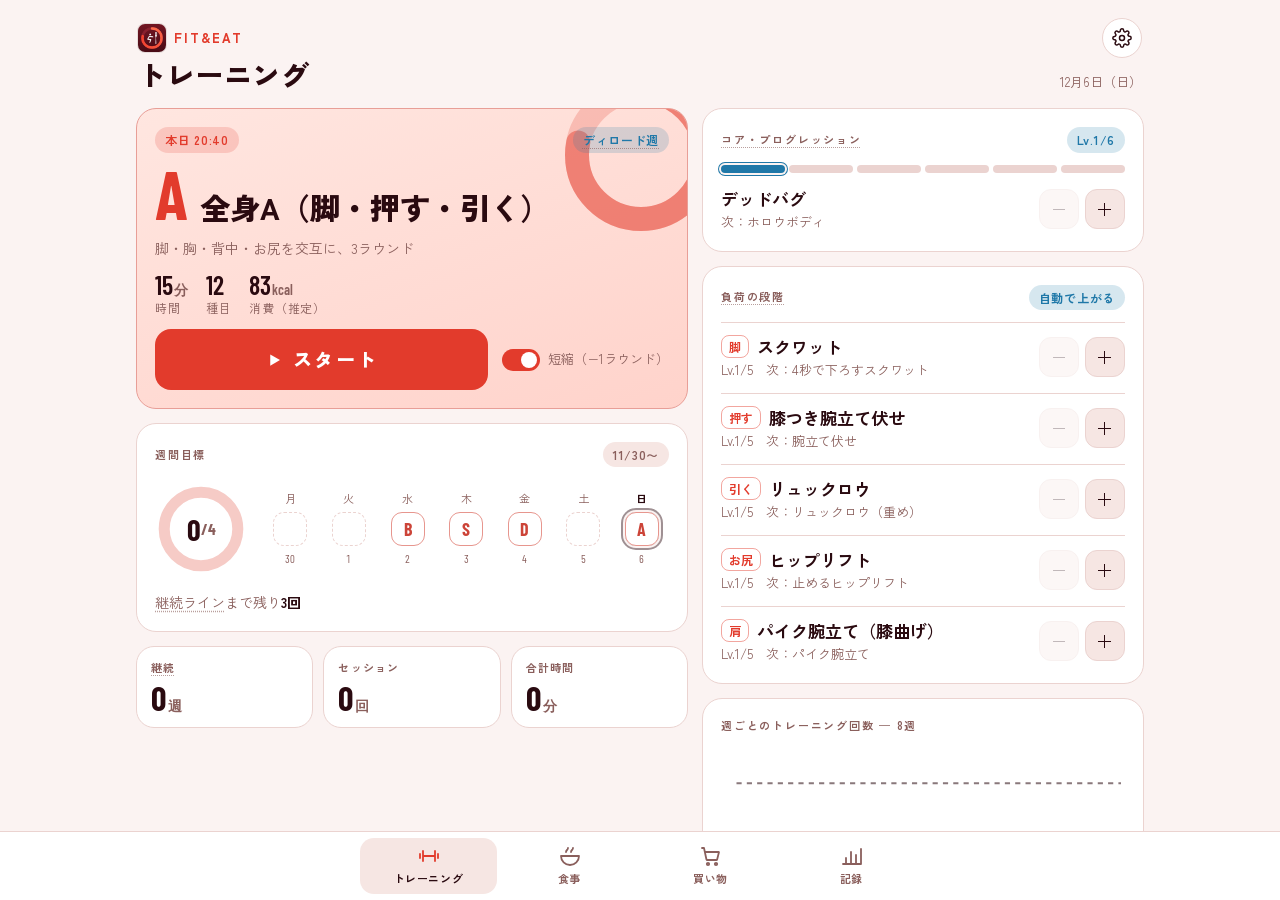
==== training/index.html @ a5f228b5 "ながら宅トレ（運動タイマー）を更新 Co-Authored-By: Claude Opus 5.5 <noreply@anthropic.com>" ====
<!doctype html>
<html lang="ja">
<head>
<meta charset="utf-8">
<meta name="viewport" content="width=device-width,initial-scale=1,minimum-scale=1,maximum-scale=1,user-scalable=no,viewport-fit=cover">
<meta name="apple-mobile-web-app-capable" content="yes">
<meta name="mobile-web-app-capable" content="yes">
<meta name="apple-mobile-web-app-title" content="FIT&amp;EAT">
<meta name="apple-mobile-web-app-status-bar-style" content="default">
<meta name="theme-color" content="#1C090D" media="(prefers-color-scheme: dark)">
<meta name="theme-color" content="#FBF3F2" media="(prefers-color-scheme: light)">
<script>/* 設定の「画面の色」を、描く前に当てる（開いた瞬間に色が変わって見えないように） */try{var t=JSON.parse(localStorage.getItem('nagara:画面の色')||'"auto"');if(t==='dark'||t==='light'){document.documentElement.setAttribute('data-theme',t);var c=t==='dark'?'#1C090D':'#FBF3F2';document.querySelectorAll('meta[name="theme-color"]').forEach(function(m){m.setAttribute('content',c)});var sb=document.querySelector('meta[name="apple-mobile-web-app-status-bar-style"]');if(sb)sb.setAttribute('content',t==='dark'?'black':'default')}}catch(e){}</script>
<link rel="manifest" href="manifest.webmanifest">
<link rel="apple-touch-icon" href="apple-touch-icon.png">
<link rel="icon" type="image/png" sizes="192x192" href="icon-192.png">
<style>:root{padding-top:env(safe-area-inset-top,0px);padding-bottom:env(safe-area-inset-bottom,0px)}body{margin:0;-webkit-text-size-adjust:100%}
/* ノッチの下に中身が入り込んでぼやけないよう、その高さを地の色で塗って固定する（2026-11-10 依頼者「ノッチ付近がぼやけている」） */
body::before{content:"";position:fixed;inset:0 0 auto;height:env(safe-area-inset-top,0px);background:var(--bg,#1C090D);z-index:30}</style>
</head>
<body>
<title>FIT&amp;EAT</title>
<meta name="claude:viewport-fit-sides" content="cover">
<link rel="preconnect" href="https://fonts.googleapis.com">
<link rel="preconnect" href="https://fonts.gstatic.com" crossorigin>
<link rel="stylesheet" href="https://fonts.googleapis.com/css2?family=Zen+Kaku+Gothic+New:wght@400;500;700;900&family=Barlow+Condensed:wght@500;600;700&display=swap">
<style>
/* 構成：下のタブで「トレーニング｜食事｜買い物」を切り替える。
   トレーニング＝本日のセッション → 週間目標 → 指標3つ → コア → アクティビティ → メニュー一覧
   食事＝本日の条件（トレーニング日・たんぱく質目標）→ 調理時間5段階・ジャンル・テイスト → 提案3件 → 献立
   買い物＝7日間の献立（自動作成・入れ替え）→ 売り場別の買い物リスト
   運動中は全画面（輪＝残り秒。ワーク緑・レスト黄・ウォームアップとクールダウン青）*/
:root{
  --bg:#1C090D; --surface:#2A0F15; --raise:#37161D; --ink:#FFF3F0; --muted:#CDA29E; --line:#4B1E26;
  --go:#FF5A44; --go-ink:#FFFFFF; --rest:#FFC24B; --prep:#7FD3F5; --food:#FFB15C; --far:#FFF3F0; --heat0:#2E1117;
  --hero1:#7A1828; --hero2:#4A0C16;
  --m1:#3AA0D0; --m2:#C08520; --m3:#A978DC; --m4:#F0503C;   /* 記録の食事：朝・昼・間食・夕（色覚の違いでも見分けられるか検算済み） */
  --f-body:"Zen Kaku Gothic New","Hiragino Sans","Yu Gothic",sans-serif;
  --f-num:"Barlow Condensed","Hiragino Sans",sans-serif;
  --nav-h:64px;
  color-scheme:dark;
}
@media (prefers-color-scheme: light){:root:not([data-theme="dark"]){
  --bg:#FBF3F2; --surface:#FFFFFF; --raise:#F6E6E3; --ink:#2A0A10; --muted:#8A5F5C; --line:#EBD3D0;
  --go:#E23B2C; --go-ink:#FFFFFF; --rest:#B8740E; --prep:#1F78A8; --food:#B85A1B; --far:#2A0A10; --heat0:#F3E3E1;
  --hero1:#FFE6E0; --hero2:#FFD3CB; --m1:#1F78A8; --m2:#B8740E; --m3:#8A4FC0; --m4:#E23B2C; color-scheme:light}}
:root[data-theme="light"]{
  --bg:#FBF3F2; --surface:#FFFFFF; --raise:#F6E6E3; --ink:#2A0A10; --muted:#8A5F5C; --line:#EBD3D0;
  --go:#E23B2C; --go-ink:#FFFFFF; --rest:#B8740E; --prep:#1F78A8; --food:#B85A1B; --far:#2A0A10; --heat0:#F3E3E1;
  --hero1:#FFE6E0; --hero2:#FFD3CB; --m1:#1F78A8; --m2:#B8740E; --m3:#8A4FC0; --m4:#E23B2C; color-scheme:light}
*{box-sizing:border-box}
[hidden]{display:none!important}
html,body{height:100%;overflow:hidden}
/* iPhone の画面上のぼやけ対策（全アプリ共通の決まり）：上の安全域を地の色で塗り、画面の箱を固定して中だけ動かす */
body::before{content:"";position:fixed;inset:0 0 auto;height:env(safe-area-inset-top,0px);background:var(--bg);z-index:30;pointer-events:none}
.scr{position:fixed;top:env(safe-area-inset-top,0px);left:0;right:0;bottom:0;overflow-y:auto;overflow-x:hidden;overscroll-behavior:contain;-webkit-overflow-scrolling:touch;background:var(--bg)}
/* 拡大とずれを止める（2026-11-10 依頼者「表示を拡大したりズレたりしないように」）
   ダブルタップの拡大を止め、横のはみ出しと端の跳ね返りを止める。入力欄は16px以上（iPhone は小さい入力欄に触れると自動で拡大する） */
html{touch-action:manipulation;-webkit-text-size-adjust:100%;text-size-adjust:100%}
html,body{overflow-x:hidden;overscroll-behavior:none}
input,select,textarea{font-size:16px!important}
body{background:var(--bg);color:var(--ink);font-family:var(--f-body);font-size:15px;line-height:1.6;-webkit-font-smoothing:antialiased}
button{font:inherit;color:inherit}
button:focus-visible,select:focus-visible,summary:focus-visible,input:focus-visible,[tabindex]:focus-visible{outline:2px solid var(--go);outline-offset:2px}
p{margin:0;text-wrap:pretty}
h1,h2,h3{margin:0;line-height:1.3;text-wrap:balance}
.num{font-family:var(--f-num);font-variant-numeric:tabular-nums}
.muted{color:var(--muted)}
.card{background:var(--surface);border:1px solid var(--line);border-radius:20px;padding:18px}
.label{font-size:11px;font-weight:700;letter-spacing:.16em;color:var(--muted)}
.pill{display:inline-flex;align-items:center;gap:6px;font-size:12px;font-weight:700;letter-spacing:.06em;border-radius:999px;padding:3px 10px;background:var(--raise);color:var(--muted)}
.pill.t-go{background:color-mix(in srgb,var(--go) 18%,transparent);color:var(--go)}
.pill.t-food{background:color-mix(in srgb,var(--food) 18%,transparent);color:var(--food)}
.pill.t-prep{background:color-mix(in srgb,var(--prep) 18%,transparent);color:var(--prep)}
abbr[title]{text-decoration:underline dotted color-mix(in srgb,var(--muted) 60%,transparent);text-underline-offset:3px;cursor:help}

/* ── 共通の枠 ── */
.wrap{max-width:1040px;margin:0 auto;padding-block:20px calc(var(--nav-h) + 28px + env(safe-area-inset-bottom,0px));padding-left:max(16px,env(safe-area-inset-left,0px));padding-right:max(16px,env(safe-area-inset-right,0px));display:flex;flex-direction:column;gap:14px}
.vhead{display:flex;justify-content:space-between;align-items:flex-end;gap:12px;padding:4px 2px 2px}
.vhead h1{font-size:28px;font-weight:900;letter-spacing:.02em}
.brand{display:flex;align-items:center;gap:8px;font-size:13px;font-weight:900;letter-spacing:.16em;color:var(--go);margin:0 0 4px}
.brand .mark{width:28px;height:28px;border-radius:7px;box-shadow:0 0 0 1px color-mix(in srgb,var(--ink) 10%,transparent)}
.vhead .d{font-size:13px;color:var(--muted)}
.vhead{align-items:stretch}
.vhead > div:first-child{display:flex;flex-direction:column;justify-content:space-between}
.vhead .vr{display:flex;flex-direction:column;align-items:flex-end;justify-content:space-between;gap:10px}
.gear{appearance:none;width:40px;height:40px;margin-top:var(--gear-dy,-6px);border-radius:50%;border:1px solid var(--line);background:var(--surface);color:var(--ink);display:grid;place-items:center;cursor:pointer;padding:0}
.gear svg{width:20px;height:20px;fill:none;stroke:currentColor;stroke-width:1.8;stroke-linecap:round;stroke-linejoin:round}
.setg{display:flex;flex-direction:column;gap:10px;padding:14px 0;border-top:1px solid var(--line)}
.setg .hint{font-size:12px;color:var(--muted);margin:0;line-height:1.6}
.switch.row{justify-content:space-between;width:100%;font-size:15px;color:var(--ink);min-height:40px}
.ver{display:flex;flex-direction:column;gap:2px;margin:0}
.ver b{font-size:17px}
.ver span{font-size:12px;color:var(--muted);font-family:var(--f-num);letter-spacing:.04em}
.sub-btn{appearance:none;border:1px solid var(--line);background:var(--raise);color:var(--ink);border-radius:14px;padding:12px 16px;font-size:15px;font-weight:700;cursor:pointer;min-height:48px}
.grid{display:grid;grid-template-columns:minmax(0,1.25fr) minmax(0,1fr);gap:14px;align-items:start}
@media (max-width:860px){.grid{grid-template-columns:1fr}}
.col{display:flex;flex-direction:column;gap:14px;min-width:0}
nav.tabs{position:fixed;left:0;right:0;bottom:0;z-index:15;background:var(--surface);border-top:1px solid var(--line);
  padding:6px max(10px,env(safe-area-inset-right,0px)) calc(6px + env(safe-area-inset-bottom,0px)) max(10px,env(safe-area-inset-left,0px));display:flex;justify-content:center}
nav.tabs .in{display:grid;grid-template-columns:repeat(4,minmax(0,1fr));gap:4px;width:min(560px,100%)}
nav.tabs button{appearance:none;border:0;background:none;border-radius:14px;padding:6px 4px;display:flex;flex-direction:column;align-items:center;gap:2px;font-size:11px;font-weight:700;letter-spacing:.06em;color:var(--muted);cursor:pointer;min-height:52px}
nav.tabs svg{width:24px;height:24px;stroke:currentColor;fill:none;stroke-width:1.8;stroke-linecap:round;stroke-linejoin:round}
nav.tabs button[aria-current="page"]{color:var(--ink);background:var(--raise)}
nav.tabs button[aria-current="page"] svg{stroke:var(--go)}
nav.tabs button[data-v="food"][aria-current="page"] svg{stroke:var(--food)}
nav.tabs button[data-v="shop"][aria-current="page"] svg{stroke:var(--prep)}

/* ── トレーニング ── */
.hero{position:relative;overflow:hidden;border-color:color-mix(in srgb,var(--go) 35%,var(--line));
  background:linear-gradient(160deg,var(--hero1) 0%,var(--hero2) 100%);display:flex;flex-direction:column;gap:12px}
.hero > *:not(.deco){position:relative;z-index:1}
.hero .deco{position:absolute;right:-34px;top:-34px;width:160px;height:160px;transform:rotate(-90deg);pointer-events:none}
.hero .deco circle{fill:none;stroke-width:15;stroke-linecap:round}
.hero .deco .t{stroke:color-mix(in srgb,var(--go) 22%,transparent)}
.hero .deco .a{stroke:var(--go);stroke-dasharray:196 252;opacity:.45}
.hero.off{border-color:var(--line);background:var(--surface)}
.hero .top{display:flex;justify-content:space-between;align-items:center;gap:8px}
.hero .title{display:flex;align-items:baseline;gap:12px;min-width:0}
.hero .k{font-family:var(--f-num);font-weight:700;font-size:68px;line-height:.85;color:var(--go)}
.hero .name{font-size:clamp(22px,4.6vw,30px);font-weight:900;line-height:1.2}
.hero .sub{font-size:14px;color:var(--muted)}
.facts{display:flex;flex-wrap:wrap;gap:4px 18px}
.facts span{font-size:12px;color:var(--muted);letter-spacing:.06em}
.facts b{display:block;color:var(--ink);font-family:var(--f-num);font-size:26px;font-weight:600;line-height:1.05;letter-spacing:0}
.facts b small{font-size:14px;color:var(--muted);margin-left:1px}
.hero .actions{display:flex;flex-wrap:wrap;gap:10px 14px;align-items:center}
.go{appearance:none;border:0;border-radius:16px;background:var(--go);color:var(--go-ink);font-size:19px;font-weight:900;letter-spacing:.12em;padding:15px 28px;cursor:pointer;flex:1 1 200px;display:flex;align-items:center;justify-content:center;gap:10px}
.go svg{width:18px;height:18px;fill:currentColor}
.go:active{transform:scale(.985)}
.go.food{background:var(--food)}
.go.ghost{background:var(--raise);color:var(--ink)}
.switch{display:inline-flex;align-items:center;gap:8px;font-size:13px;color:var(--muted);cursor:pointer;user-select:none}
.switch input{appearance:none;width:38px;height:22px;border-radius:11px;background:var(--line);position:relative;cursor:pointer;transition:background .2s;margin:0}
.switch input::after{content:"";position:absolute;top:3px;left:3px;width:16px;height:16px;border-radius:50%;background:var(--ink);transition:transform .2s}
.switch input:checked{background:var(--go)}
.switch input:checked::after{transform:translateX(16px);background:var(--go-ink)}
.advice{display:flex;gap:10px;align-items:flex-start;border-radius:14px;padding:12px 14px;font-size:14px;background:color-mix(in srgb,var(--rest) 12%,var(--surface));border:1px solid color-mix(in srgb,var(--rest) 35%,var(--line))}
.advice b{color:var(--rest);white-space:nowrap}

.week{display:grid;grid-template-columns:auto minmax(0,1fr);gap:16px;align-items:center}
.week .head{grid-column:1/-1;display:flex;justify-content:space-between;align-items:center}
.goal{position:relative;width:92px;height:92px}
.goal svg{width:100%;height:100%;transform:rotate(-90deg)}
.goal .bg{fill:none;stroke:color-mix(in srgb,var(--go) 22%,var(--bg));stroke-width:12}
.goal .fg{fill:none;stroke:var(--go);stroke-width:12;stroke-linecap:round;transition:stroke-dashoffset .8s ease}
.goal .v{position:absolute;inset:0;display:flex;align-items:center;justify-content:center;font-family:var(--f-num);font-size:30px;font-weight:700}
.goal .v small{font-size:16px;color:var(--muted)}
.days{display:grid;grid-template-columns:repeat(7,minmax(0,1fr));gap:4px}
.day{display:flex;flex-direction:column;align-items:center;gap:4px;font-size:11px;color:var(--muted)}
.day .dot{width:34px;height:34px;flex:none;border-radius:11px;border:1px dashed var(--line);display:flex;align-items:center;justify-content:center;font-family:var(--f-num);font-size:18px;font-weight:700;color:var(--muted)}
.day.plan .dot{border-style:solid;border-color:color-mix(in srgb,var(--go) 40%,var(--line));color:color-mix(in srgb,var(--go) 75%,var(--muted))}
.day.fin .dot{background:var(--go);border-color:var(--go);color:var(--go-ink)}
.day.today .w{color:var(--ink);font-weight:700}
.day.today .dot{box-shadow:0 0 0 2px var(--bg),0 0 0 4px color-mix(in srgb,var(--ink) 45%,transparent)}
button.day{appearance:none;background:none;border:0;padding:0;margin:0;font:inherit;font-size:11px;color:var(--muted);cursor:pointer;-webkit-tap-highlight-color:transparent}
button.day:active .dot{transform:scale(.92)}
.weekmsg{grid-column:1/-1;font-size:14px;color:var(--muted)}
.weekmsg b{color:var(--ink)}

.stats{display:grid;grid-template-columns:repeat(3,minmax(0,1fr));gap:10px}
.stat{background:var(--surface);border:1px solid var(--line);border-radius:18px;padding:12px 14px;display:flex;flex-direction:column;gap:4px;min-width:0}
.stat .label{letter-spacing:.1em}
.stat b{font-family:var(--f-num);font-size:34px;line-height:1;font-weight:700}
.stat b small{font-size:14px;font-weight:600;color:var(--muted);margin-left:2px}

.ladder{display:flex;flex-direction:column;gap:12px}
.steps{display:grid;grid-template-columns:repeat(6,minmax(0,1fr));gap:4px}
.steps i{height:8px;border-radius:4px;background:var(--line)}
.steps i.on{background:color-mix(in srgb,var(--prep) 55%,var(--line))}
.steps i.now{background:var(--prep);box-shadow:0 0 0 2px var(--bg),0 0 0 3px var(--prep)}
.ladder .row{display:flex;justify-content:space-between;align-items:center;gap:10px}
.ladder .nm{font-weight:700;font-size:17px}
.lvrow{padding-top:10px;border-top:1px solid var(--line)}
.lvk{display:inline-block;font-size:12px;font-weight:700;color:var(--go);border:1px solid color-mix(in srgb,var(--go) 45%,transparent);border-radius:8px;padding:1px 7px;margin-right:8px;vertical-align:2px}
.walk{font-size:13px;color:var(--muted);margin:10px 0 0;line-height:1.6}
.ladder .nx{font-size:13px;color:var(--muted)}
.stepper{display:flex;gap:6px}
.mini{appearance:none;border:1px solid var(--line);background:var(--raise);border-radius:12px;width:40px;height:40px;cursor:pointer;font-size:18px;display:flex;align-items:center;justify-content:center}
.mini[disabled]{opacity:.3;cursor:default}

.wchart{display:block;width:100%;max-width:420px;height:auto;margin-top:8px;font-family:var(--f-num)}
.wc-axis{stroke:var(--line);stroke-width:1}
.wc-bar{fill:color-mix(in srgb,var(--go) 55%,var(--heat0))}
.wc-bar.ok,.wc-bar.now{fill:var(--go)}
.wc-bar.zero{fill:var(--line)}
.wc-n{font-size:14px;font-weight:700;fill:var(--go-ink);text-anchor:middle}
.wc-n.z{fill:var(--muted);font-weight:400}
.wchart{max-width:400px}
.wc-d{font-size:11px;fill:var(--muted);text-anchor:middle}
.wc-d.now{fill:var(--ink);font-weight:700}
.wc-goal{stroke:var(--ink);stroke-width:1.5;stroke-dasharray:4 4;opacity:.55}
.wc-gl{font-size:11px;fill:var(--muted);text-anchor:end}
.wnote{font-size:12px;color:var(--muted);margin:6px 0 0;line-height:1.6}
.heat{display:grid;grid-template-columns:repeat(8,minmax(0,1fr));gap:4px;max-width:300px;margin-top:10px}
.heat .c{display:grid;grid-template-rows:repeat(7,1fr);gap:4px}
.heat i{aspect-ratio:1;border-radius:4px;background:var(--heat0)}
.heat i.l1{background:color-mix(in srgb,var(--go) 35%,var(--heat0))}
.heat i.l2{background:color-mix(in srgb,var(--go) 65%,var(--heat0))}
.heat i.l3{background:var(--go)}
.heat i.t{outline:2px solid color-mix(in srgb,var(--ink) 50%,transparent);outline-offset:1px}
.heat i.f{opacity:.3}
.legend{display:flex;justify-content:space-between;font-size:11px;color:var(--muted);margin-top:6px;max-width:300px}

details.fold{padding:0}
details.fold summary{list-style:none;cursor:pointer;padding:16px 18px;display:flex;justify-content:space-between;align-items:center;font-weight:700}
details.fold summary::-webkit-details-marker{display:none}
details.fold summary::after{content:"";width:9px;height:9px;border-right:2px solid var(--muted);border-bottom:2px solid var(--muted);transform:rotate(45deg) translate(-2px,-2px);transition:transform .2s}
details.fold[open] summary::after{transform:rotate(-135deg) translate(-2px,-2px)}
.menulist{display:flex;flex-direction:column;border-top:1px solid var(--line)}
.mrow{appearance:none;display:grid;grid-template-columns:44px 1fr auto;gap:12px;align-items:center;padding:12px 18px;border:0;border-bottom:1px solid var(--line);cursor:pointer;background:none;text-align:left;width:100%}
.mrow[aria-current="true"]{background:var(--raise)}
.mrow .k{font-family:var(--f-num);font-size:30px;font-weight:700;color:var(--go);line-height:1}
.mrow .n{font-weight:700;display:block}
.mrow .s{font-size:12px;color:var(--muted)}
.mrow .t{font-family:var(--f-num);font-size:18px;color:var(--muted)}
.mplan{display:flex;flex-direction:column;padding:4px 18px 14px}
.mplan .ph{font-size:11px;font-weight:700;color:var(--muted);padding:12px 0 2px;letter-spacing:.14em}
.mplan .it{display:flex;justify-content:space-between;gap:12px;padding:7px 0;border-bottom:1px solid var(--line);font-size:14px}
.mplan .it .c{color:var(--muted);font-size:12px;display:block}
.mplan .it .t{font-family:var(--f-num);color:var(--muted);white-space:nowrap}
.settings{display:flex;flex-direction:column;gap:12px;padding:0 18px 16px}
.settings label{display:flex;justify-content:space-between;align-items:center;gap:12px;font-size:14px}

/* ── 食事 ── */
.ctx{display:flex;flex-direction:column;gap:12px;border-color:color-mix(in srgb,var(--food) 35%,var(--line));
  background:radial-gradient(110% 90% at 100% 0%,color-mix(in srgb,var(--food) 13%,transparent) 0%,transparent 62%),var(--surface)}
.ctx .row{display:flex;justify-content:space-between;align-items:center;gap:10px;flex-wrap:wrap}
.meter{display:flex;flex-direction:column;gap:6px}
.meter .bar{height:10px;border-radius:5px;background:var(--line);overflow:hidden}
.meter .bar i{display:block;height:100%;background:var(--food);border-radius:5px;transition:width .6s ease}
.meter .nums{display:flex;justify-content:space-between;align-items:baseline;font-size:13px;color:var(--muted)}
.meter .nums b{font-family:var(--f-num);font-size:24px;color:var(--ink);font-weight:700}
.daymeals{display:grid;grid-template-columns:repeat(3,minmax(0,1fr));gap:8px}
.slot{appearance:none;border:1px dashed var(--line);background:none;border-radius:14px;padding:10px;text-align:left;cursor:pointer;min-width:0;display:flex;flex-direction:column;gap:2px}
.slot.set{border-style:solid;background:var(--raise)}
.slot .label{letter-spacing:.12em}
.slot .n{font-size:13px;font-weight:700;line-height:1.35;overflow-wrap:anywhere}
.slot .p{font-family:var(--f-num);font-size:15px;color:var(--food)}
/* 今日の食事（朝・昼・夕）と記録 */
.meals{display:flex;flex-direction:column;gap:6px}
.ml{display:grid;grid-template-columns:44px minmax(0,1fr) auto auto;gap:8px;align-items:center;padding:8px 8px 8px 12px;border-radius:14px;background:var(--raise);border:1px solid transparent}
.ml .label{letter-spacing:.1em}
.ml .mn{appearance:none;border:0;background:none;padding:0;text-align:left;color:var(--ink);font:inherit;font-size:14px;font-weight:700;line-height:1.35;cursor:pointer;min-width:0;word-break:keep-all;overflow-wrap:anywhere;text-wrap:pretty}
.ml .mn small{display:block;font-weight:400;font-size:12px;color:var(--muted);margin-top:2px}
.ml .mn small b{font-family:var(--f-num);font-weight:600;font-size:13px;color:var(--ink)}
.ml.none .mn{color:var(--muted);font-weight:400}
.ml.done{border-color:color-mix(in srgb,var(--go) 45%,transparent)}
.ml.out{border-color:color-mix(in srgb,var(--food) 55%,transparent)}
.icon[aria-pressed="true"]{background:var(--go);border-color:var(--go)}
.icon[aria-pressed="true"] svg{stroke:var(--go-ink)}
.ml .icon[data-out][aria-pressed="true"]{background:var(--food);border-color:var(--food)}
.meter .bar{display:flex;flex-direction:row;gap:0}   /* 運動中の画面の .bar（縦並び）が効かないように */
.meter .bar i{border-radius:0;flex:none}
.meter .bar i.plan{background:color-mix(in srgb,var(--food) 36%,transparent)}
.meter.over .bar i{background:var(--go)}
.meter.over .bar i.plan{background:color-mix(in srgb,var(--go) 40%,transparent)}
.hint{font-size:13px;color:var(--muted);display:flex;justify-content:space-between;align-items:baseline;gap:4px 12px;flex-wrap:wrap}
.hint b{font-family:var(--f-num);font-size:17px;color:var(--ink);font-weight:700}
.go svg.line{fill:none;stroke:currentColor;stroke-width:2;stroke-linecap:round;stroke-linejoin:round}
/* 縦に並ぶ枠の中のボタンは、幅の基準（flex-basis 200px）が高さに効かないように */
.ctx > .go,.sheet .panel > .go,.judge > .go,.shot .go{flex:0 0 auto}
.seg.four{grid-template-columns:repeat(4,minmax(0,1fr))}
.seg.four button{font-size:14px;font-weight:700;padding:9px 2px}
.vh{position:absolute;width:1px;height:1px;opacity:0;overflow:hidden;clip-path:inset(50%)}
.shot{display:flex;gap:10px;align-items:center}
.shot img{width:64px;height:64px;object-fit:cover;border-radius:12px;border:1px solid var(--line);flex:none}
textarea.text{font:inherit;color:var(--ink);background:var(--bg);border:1px solid var(--line);border-radius:12px;padding:10px 12px;width:100%;resize:vertical;min-height:84px;line-height:1.5}
.wait{display:flex;align-items:center;gap:10px;font-size:14px;color:var(--muted)}
.wait i{width:16px;height:16px;border-radius:50%;border:2px solid var(--line);border-top-color:var(--food);animation:spin 1s linear infinite;flex:none}
@keyframes spin{to{transform:rotate(360deg)}}
.judge{display:flex;flex-direction:column;gap:12px}
.pantry{display:flex;flex-direction:column}
.pt{display:grid;grid-template-columns:minmax(0,1fr) auto auto;gap:6px 10px;align-items:center;padding:9px 0;border-bottom:1px solid var(--line);font-size:15px}
.pt .q{font-family:var(--f-num);font-size:15px;white-space:nowrap}
.pt .d{font-size:12px;color:var(--muted);white-space:nowrap;min-width:52px;text-align:right}
.pt .d.soon{color:var(--go);font-weight:700}
.pt .ed{grid-column:1/-1;display:flex;gap:8px;align-items:center}
.pt .ed input{flex:1 1 90px;max-width:140px}
.warn{display:flex;flex-direction:column;gap:6px;margin:4px 0 8px}
.warn div{display:flex;justify-content:space-between;align-items:center;gap:8px;flex-wrap:wrap;font-size:14px;padding:8px 10px;border-radius:12px;background:color-mix(in srgb,var(--go) 10%,transparent)}
.src{font-size:12px;color:var(--muted);display:flex;flex-direction:column;gap:2px}
.src a{color:var(--food);text-decoration:underline;text-underline-offset:3px;overflow-wrap:anywhere}
.cook{font-size:13px;color:var(--muted);display:flex;justify-content:space-between;gap:8px;flex-wrap:wrap;padding:8px 12px;border-radius:12px;border:1px dashed color-mix(in srgb,var(--food) 50%,var(--line))}
.cook b{color:var(--ink)}
.cook{align-items:center}
.cookb{appearance:none;border:0;background:none;padding:6px 0;font:inherit;font-size:14px;font-weight:700;color:var(--ink);cursor:pointer;display:inline-flex;align-items:center;gap:6px;min-height:36px;text-align:left}
.cookb .chev{width:8px;height:8px;border-right:2px solid var(--muted);border-top:2px solid var(--muted);transform:rotate(45deg)}
.ing small.have{font-size:11px;font-weight:700;color:var(--go);margin-left:6px;white-space:nowrap}
.ing div span small.muted{font-size:12px;margin-left:4px}
.filters{display:flex;flex-direction:column;gap:14px}
.seg{display:grid;grid-template-columns:repeat(5,minmax(0,1fr));gap:4px;background:var(--raise);border-radius:14px;padding:4px}
.seg button{appearance:none;border:0;background:none;border-radius:11px;padding:8px 2px;cursor:pointer;display:flex;flex-direction:column;align-items:center;gap:0;color:var(--muted)}
.seg button b{font-family:var(--f-num);font-size:20px;line-height:1.1;color:var(--ink)}
.seg button span{font-size:11px}
.seg button[aria-pressed="true"]{background:var(--surface);color:var(--ink);box-shadow:0 1px 0 var(--line),0 0 0 1px var(--line)}
.seg button[aria-pressed="true"] b{color:var(--food)}
.seg.three{grid-template-columns:repeat(3,minmax(0,1fr))}
.seg.three button,.seg.two button{font-size:14px;font-weight:700;padding:9px 2px}
.seg.two{grid-template-columns:repeat(2,minmax(0,1fr))}
.seg.two button[aria-pressed="true"]{color:var(--food)}
.chips{display:flex;flex-wrap:wrap;gap:6px}
details.more-f summary{list-style:none;cursor:pointer;display:flex;align-items:center;gap:8px;font-size:13px;font-weight:700;color:var(--muted)}
details.more-f summary::-webkit-details-marker{display:none}
details.more-f summary::before{content:"";width:7px;height:7px;border-right:2px solid var(--muted);border-bottom:2px solid var(--muted);transform:rotate(-45deg);transition:transform .2s}
details.more-f[open] summary::before{transform:rotate(45deg)}
.chip{appearance:none;border:1px solid var(--line);background:none;border-radius:999px;padding:6px 14px;font-size:13px;cursor:pointer;color:var(--muted)}
.chip[aria-pressed="true"]{border-color:var(--food);color:var(--ink);background:color-mix(in srgb,var(--food) 16%,transparent)}
.fl{display:flex;flex-direction:column;gap:8px}
.fl .label{display:flex;justify-content:space-between}
input.text{font:inherit;color:var(--ink);background:var(--bg);border:1px solid var(--line);border-radius:12px;padding:9px 12px;width:100%}
.picks{display:flex;flex-direction:column;gap:10px}
.picks.flash .pick{animation:flash .6s ease}
@keyframes flash{0%{transform:translateY(6px);opacity:.3}100%{transform:none;opacity:1}}
.pick{appearance:none;border:1px solid var(--line);background:var(--surface);border-radius:18px;padding:14px 16px;text-align:left;cursor:pointer;display:grid;grid-template-columns:minmax(0,1fr) auto;gap:6px 12px;align-items:center;width:100%}
.pick:first-child{border-color:color-mix(in srgb,var(--food) 45%,var(--line))}
.pick .n{font-size:17px;font-weight:900;line-height:1.35}
.pick .m{grid-column:1/-1;display:flex;flex-wrap:wrap;gap:4px 14px;font-size:13px;color:var(--muted)}
.pick .m b{font-family:var(--f-num);font-size:18px;color:var(--ink);font-weight:600;margin-right:2px}
.pick .m b.p{color:var(--food)}
.pick .tags{grid-column:1/-1;display:flex;flex-wrap:wrap;gap:6px}
.pick .chev{width:10px;height:10px;border-right:2px solid var(--muted);border-top:2px solid var(--muted);transform:rotate(45deg)}
.more{appearance:none;border:0;background:none;color:var(--muted);font-size:14px;cursor:pointer;padding:6px;align-self:center;text-decoration:underline;text-underline-offset:4px}

/* ── 作り方（シート）── */
.sheet{position:fixed;inset:0;z-index:30;background:color-mix(in srgb,#000 55%,transparent);display:flex;align-items:flex-end;justify-content:center}
.sheet .panel{background:var(--surface);width:min(640px,100%);max-height:92vh;overflow:auto;border-radius:24px 24px 0 0;
  padding:18px max(18px,env(safe-area-inset-right,0px)) calc(20px + env(safe-area-inset-bottom,0px)) max(18px,env(safe-area-inset-left,0px));display:flex;flex-direction:column;gap:16px}
@media (min-width:700px){.sheet{align-items:center}.sheet .panel{border-radius:24px;max-height:88vh}}
.sheet .grab{width:40px;height:5px;border-radius:3px;background:var(--line);align-self:center}
.sheet .hd{display:flex;justify-content:space-between;align-items:flex-start;gap:12px}
.sheet h2{font-size:24px;font-weight:900}
.x{appearance:none;border:0;background:var(--raise);border-radius:50%;width:36px;height:36px;cursor:pointer;flex:none;position:relative}
.x::before,.x::after{content:"";position:absolute;left:11px;top:17px;width:14px;height:2px;background:var(--ink);transform:rotate(45deg)}
.x::after{transform:rotate(-45deg)}
.tiles{display:grid;grid-template-columns:repeat(4,minmax(0,1fr));gap:8px}
.tiles div{background:var(--raise);border-radius:14px;padding:10px;display:flex;flex-direction:column;gap:2px}
.tiles b{font-family:var(--f-num);font-size:24px;line-height:1.05}
.tiles b.p{color:var(--food)}
.tiles span{font-size:11px;color:var(--muted)}
.effort{display:flex;gap:3px;height:24px;align-items:center}
.effort i{flex:1;height:8px;border-radius:4px;background:var(--line)}
.effort i.on{background:var(--food)}
.ing{display:flex;flex-direction:column}
.ing div{display:flex;justify-content:space-between;gap:12px;padding:8px 0;border-bottom:1px solid var(--line);font-size:15px}
.ing div span:last-child{font-size:14px;color:var(--muted);white-space:nowrap;font-variant-numeric:tabular-nums}
.ing div.base span:first-child{color:var(--food);font-weight:700}
.kumi{display:flex;flex-direction:column;gap:10px;padding:14px;border-radius:16px;background:var(--raise)}
.krow{display:grid;grid-template-columns:auto minmax(0,1fr);gap:10px;align-items:center}
.chk{display:inline-flex;align-items:center;gap:8px;font-weight:700;font-size:15px;min-height:40px;cursor:pointer}
.chk input{width:22px;height:22px;accent-color:var(--food);margin:0}
.kumi select{appearance:none;min-width:0;width:100%;min-height:44px;border-radius:12px;border:1px solid var(--line);background:var(--surface);color:var(--ink);font:inherit;font-size:13px;padding:0 12px}
.kumi select:disabled{opacity:.45}
.kumi .kv{display:block;font-size:12px;color:var(--muted);margin:4px 2px 0}
.kumi-how summary{cursor:pointer;font-size:13px;color:var(--food);padding:4px 0}
.kumi-how .ing,.kumi-how .howto{margin-top:8px}
.chips.bunrui{margin:10px 0 2px}
.rice{display:block;font-size:12px;color:var(--muted);font-weight:400;margin-top:2px;word-break:keep-all;overflow-wrap:anywhere}
.howto{list-style:none;margin:0;padding:0;display:flex;flex-direction:column;gap:8px;counter-reset:st}
.howto li{text-wrap:pretty;counter-increment:st;display:grid;grid-template-columns:32px 1fr;gap:10px;align-items:start;padding:10px 12px;border-radius:14px;background:var(--raise);cursor:pointer;font-size:15px}
.howto li::before{content:counter(st);width:28px;height:28px;border-radius:50%;background:var(--food);color:var(--go-ink);font-family:var(--f-num);font-weight:700;font-size:16px;display:flex;align-items:center;justify-content:center}
.howto li.ok{opacity:.45;text-decoration:line-through}
.howto li.ok::before{content:"✓"}
.tip{font-size:14px;border-left:3px solid var(--food);padding:4px 0 4px 12px;color:var(--muted)}
.addrow{display:flex;gap:8px;flex-wrap:wrap;align-items:center}
.addrow select{font:inherit;color:var(--ink);background:var(--bg);border:1px solid var(--line);border-radius:12px;padding:12px}

/* ── 買い物 ── */
.weekplan{display:flex;flex-direction:column}
.wp{display:grid;grid-template-columns:62px minmax(0,1fr) auto;gap:10px;align-items:center;padding:10px 0;border-bottom:1px solid var(--line)}
.wp:last-child{border-bottom:0}
.wp .d{font-family:var(--f-num);font-size:18px;font-weight:600;line-height:1.1}
.wp .d small{display:block;font-family:var(--f-body);font-size:11px;color:var(--muted);font-weight:700}
.wp .n{font-weight:700;font-size:15px;overflow-wrap:anywhere;cursor:pointer}
.wp .n.none{color:var(--muted);font-weight:400}
.wp .n small{display:block;font-weight:400;font-size:12px;color:var(--muted)}
.wp .ls{display:flex;flex-direction:column;gap:0;min-width:0}
.wp .sl{appearance:none;border:0;background:none;margin:0;padding:4px 0;text-align:left;font:inherit;font-size:14px;font-weight:700;line-height:1.35;color:var(--ink);display:grid;grid-template-columns:16px minmax(0,1fr);gap:6px;align-items:baseline;cursor:pointer;word-break:keep-all;overflow-wrap:anywhere;text-wrap:pretty;-webkit-tap-highlight-color:transparent}
.wp .sl .k{font-size:11px;font-weight:700;color:var(--muted)}
.wp .sl.none .t,.wp .sl.skip .t{color:var(--muted);font-weight:400}
.wp .sl.out .t{color:var(--food)}
.wp .sl .pill{font-size:10px;padding:1px 7px;margin-left:6px;vertical-align:1px}
.fs-now{display:flex;gap:12px;align-items:baseline;margin:0;padding:12px 14px;border-radius:14px;background:var(--raise)}
.fs-now span{flex:none;font-size:12px;color:var(--muted)}
.fs-now b{font-size:15px;overflow-wrap:anywhere}
.fs-list{display:flex;flex-direction:column;gap:6px}
.fs-row{appearance:none;width:100%;margin:0;text-align:left;font:inherit;font-size:15px;font-weight:700;color:var(--ink);background:var(--raise);border:1px solid transparent;border-radius:14px;padding:13px 14px;cursor:pointer}
.fs-row[aria-pressed="true"]{border-color:var(--food);color:var(--food)}
.chips{display:flex;flex-wrap:wrap;gap:6px;margin-bottom:8px}
.chip{appearance:none;margin:0;font:inherit;font-size:14px;font-weight:700;color:var(--ink);background:var(--raise);border:1px solid var(--line);border-radius:999px;padding:8px 14px;cursor:pointer}
.chip[aria-pressed="true"]{background:color-mix(in srgb,var(--food) 18%,transparent);border-color:var(--food);color:var(--food)}
.wp .ops{display:flex;gap:6px}
.icon{appearance:none;border:1px solid var(--line);background:var(--raise);border-radius:12px;width:38px;height:38px;cursor:pointer;display:flex;align-items:center;justify-content:center}
.icon svg{width:18px;height:18px;stroke:var(--ink);fill:none;stroke-width:1.8;stroke-linecap:round;stroke-linejoin:round}
.shop{display:flex;flex-direction:column;gap:6px}
.shop h3{font-size:11px;font-weight:700;letter-spacing:.16em;color:var(--muted);padding-top:10px}
.si{display:grid;grid-template-columns:28px 1fr auto;gap:10px;align-items:center;padding:9px 0;border-bottom:1px solid var(--line);cursor:pointer}
.si input{appearance:none;width:22px;height:22px;border-radius:7px;border:2px solid var(--line);margin:0;cursor:pointer;display:grid;place-content:center}
.si input:checked{background:var(--prep);border-color:var(--prep)}
.si input:checked::after{content:"";width:6px;height:11px;border-right:2px solid var(--go-ink);border-bottom:2px solid var(--go-ink);transform:rotate(45deg) translate(-1px,-1px)}
.si.ok .n{color:var(--muted);text-decoration:line-through}
.si .q{font-size:14px;color:var(--muted);font-variant-numeric:tabular-nums;white-space:nowrap}
.si .n small{display:block;font-size:11px;color:var(--muted)}
.empty{font-size:14px;color:var(--muted);text-align:center;padding:20px 8px}
.toolbar{display:flex;justify-content:space-between;align-items:center;gap:10px;flex-wrap:wrap}
.toast{position:fixed;left:50%;bottom:calc(var(--nav-h) + 20px + env(safe-area-inset-bottom,0px));transform:translateX(-50%);z-index:40;background:var(--ink);color:var(--bg);font-size:14px;font-weight:700;border-radius:18px;padding:10px 18px;box-shadow:0 6px 24px rgba(0,0,0,.25);max-width:calc(100vw - 40px);width:max-content;text-align:center;line-height:1.5}

/* ── 運動中 ── */
.run{position:fixed;inset:0;background:var(--bg);display:grid;grid-template-rows:auto 1fr auto;gap:10px;z-index:20;--state:var(--go);
  padding-top:max(12px,env(safe-area-inset-top,0px));padding-bottom:max(12px,env(safe-area-inset-bottom,0px));
  padding-left:max(16px,env(safe-area-inset-left,0px));padding-right:max(16px,env(safe-area-inset-right,0px))}
/* 場面の色は赤と白だけ（2026-11-11 依頼者「黒い背景に赤と白」）。ワーク・ウォームアップは赤、休みは白（「レストと本番の違いがわかりにくい」） */
.run.is-prep{--state:var(--go)}
.run.is-rest{--state:var(--ink)}
.run.is-rest .ctrl button.main{color:var(--bg)}
.run.is-rest .figbox svg{opacity:.45}
.run.is-recover .figbox svg{opacity:1}
.run.is-rest .ex{font-size:clamp(34px,6vw,56px);letter-spacing:.12em}
.run.is-rest .target{font-size:18px;font-weight:700;color:var(--ink)}
.bar{display:flex;flex-direction:column;gap:6px;grid-row:1}
.run .stage,.run > .done{grid-row:2}
.ctrl{grid-row:3}
.bar .meta{display:flex;justify-content:space-between;gap:10px;font-size:13px;color:var(--muted);letter-spacing:.04em}
.segs{display:flex;gap:2px;height:10px}
.sg{border-radius:2px;background:var(--line);min-width:2px}
.sg.k-go{background:color-mix(in srgb,var(--go) 35%,var(--line))}
/* 帯も赤と白と灰色だけ：ワーク＝赤、休み＝白、ウォームアップとクールダウン＝灰色 */
.sg.k-rest{background:color-mix(in srgb,var(--ink) 45%,var(--line))}
.sg.k-prep{background:color-mix(in srgb,var(--ink) 12%,var(--line))}
.sg.past{opacity:.25}
.sg.now{background:var(--state);box-shadow:0 0 0 2px var(--bg),0 0 0 3px var(--state)}
.stage{display:grid;grid-template-columns:minmax(0,1fr) minmax(0,1fr);gap:24px;align-items:center;min-height:0}
.figbox{position:relative;width:100%;height:100%;min-height:180px;display:flex;align-items:center;justify-content:center}
.figbox::before{content:"";position:absolute;width:min(78%,52vh);aspect-ratio:1;border-radius:50%;background:radial-gradient(circle,color-mix(in srgb,var(--state) 16%,transparent) 0%,transparent 70%)}
.figbox svg{position:relative;width:100%;height:100%;max-height:56vh}
.info{display:flex;flex-direction:column;align-items:center;gap:6px;min-width:0;text-align:center}
.phase{font-size:13px;font-weight:700;letter-spacing:.18em;color:var(--state)}
.ex{font-size:clamp(26px,4.6vw,46px);font-weight:900;line-height:1.2;overflow-wrap:anywhere}
.target{font-family:var(--f-num);font-size:20px;color:var(--muted);letter-spacing:.04em}
.ringbox{position:relative;width:min(70vw,38vh,300px);aspect-ratio:1;max-width:100%;cursor:pointer;-webkit-tap-highlight-color:transparent}
.ringbox svg{width:100%;height:100%;transform:rotate(-90deg)}
.ring-bg{fill:none;stroke:color-mix(in srgb,var(--state) 20%,var(--bg));stroke-width:16}
.ring{fill:none;stroke:var(--state);stroke-width:16;stroke-linecap:round}
.count{position:absolute;inset:0;display:flex;flex-direction:column;align-items:center;justify-content:center;font-family:var(--f-num);font-weight:700;font-size:clamp(72px,min(22vw,15vh),150px);line-height:1;color:var(--state);margin:0}
.count small{font-family:var(--f-body);font-size:13px;font-weight:700;color:var(--muted);letter-spacing:.14em;margin-top:6px}
.run.paused .count span{opacity:.4}
.cue{font-size:clamp(16px,2.2vw,21px);max-width:32em}
.next{font-size:14px;color:var(--muted)}
.cheer{min-height:1.5em;font-size:15px;font-weight:700;letter-spacing:.12em;color:var(--state)}
.ctrl{display:flex;gap:10px;justify-content:center;flex-wrap:wrap}
/* 運動中は字の選択・長押しの吹き出しを出さない。体やタオルが画面に触れて選択が始まると、ボタンを押しても選択を外すだけで効かなくなる（2026-11-14 依頼者「しばらくするとボタンが押せなくなる」） */
.run{-webkit-user-select:none;user-select:none;-webkit-touch-callout:none}
.ctrl,.ctrl button,.ringbox{touch-action:none}
.ctrl button{appearance:none;border:1px solid var(--line);background:var(--surface);border-radius:999px;font-size:15px;padding:10px 20px;cursor:pointer;min-width:92px}
.ctrl button.main{background:var(--state);color:var(--go-ink);border-color:var(--state);font-weight:900;min-width:130px}
.ground{stroke:var(--line);stroke-width:3;stroke-linecap:round}
.shadow{fill:var(--ink);opacity:.12}
.limb{stroke:var(--ink);stroke-linecap:round;stroke-linejoin:round;fill:none}
.limb.far{stroke:var(--far);opacity:.32}
.headc{fill:var(--ink)}
/* 拍の見本：動かす所は状態の色、終わりの姿勢は薄い線 */
.limb.move{stroke:var(--state)}
.limb.far.move{stroke:var(--state);opacity:.5}
.ghost{fill:none;stroke:var(--state);stroke-linecap:round;stroke-linejoin:round;opacity:.3}
.ghost.headg{stroke-width:3}
.path{fill:none;stroke:var(--state);stroke-width:3;stroke-dasharray:2 7;stroke-linecap:round;opacity:.8}
.pathdot{fill:var(--state)}
.figbox .beat{position:absolute;left:0;right:0;top:2%;display:flex;flex-direction:column;align-items:center;gap:6px;pointer-events:none}
.figbox .beat small{font-size:11px;font-weight:700;letter-spacing:.14em;color:var(--muted)}
.figbox .beat b{font-size:clamp(20px,3.6vw,30px);font-weight:900;line-height:1.1;color:var(--state)}
.figbox .beat .dots{display:flex;gap:7px}
.figbox .beat .dots i{width:10px;height:10px;border-radius:50%;background:color-mix(in srgb,var(--state) 22%,transparent)}
.figbox .beat .dots i.on{background:var(--state)}
.figbox.mini{--state:var(--go);height:min(64vw,300px);min-height:240px;margin:6px 0 2px}
.figbox.mini svg{max-height:none}
.mplan .it.tap{cursor:pointer;align-items:center}
.mplan .it .see{display:inline-flex;align-items:center;gap:4px;color:var(--go);font-size:12px;font-weight:700;margin-left:auto;white-space:nowrap}
.mplan .it .see svg{width:12px;height:12px;fill:currentColor}
.sheet .tempo{font-size:13px;color:var(--muted);margin:0}
.sheet .hint{font-size:12px;color:var(--muted);margin:0}
.settings .hint{font-size:12px;color:var(--muted);margin:2px 0 0;line-height:1.6}
.breath{fill:none;stroke:var(--rest);stroke-width:3;opacity:.55}
.run > .done{display:flex;flex-direction:column;align-items:center;justify-content:center;gap:16px;text-align:center;overflow:auto;min-height:0}
.check{width:84px;height:84px}
.check circle{fill:none;stroke:var(--go);stroke-width:6;stroke-dasharray:252;stroke-dashoffset:252;animation:draw .7s ease forwards}
.check path{fill:none;stroke:var(--go);stroke-width:7;stroke-linecap:round;stroke-linejoin:round;stroke-dasharray:60;stroke-dashoffset:60;animation:draw .4s .6s ease forwards}
@keyframes draw{to{stroke-dashoffset:0}}
.run > .done h2{font-size:clamp(28px,5vw,40px);font-weight:900;letter-spacing:.04em}
.sum{display:grid;grid-template-columns:repeat(3,minmax(0,1fr));gap:10px;width:min(520px,100%)}
.sum div{background:var(--surface);border:1px solid var(--line);border-radius:16px;padding:10px}
.sum b{display:block;font-family:var(--f-num);font-size:30px;line-height:1.1}
.sum span{font-size:11px;color:var(--muted);letter-spacing:.08em}
.rpe{display:flex;flex-direction:column;gap:8px;width:min(520px,100%)}
.rpe .opts{display:grid;grid-template-columns:repeat(5,minmax(0,1fr));gap:6px}
.rpe button{appearance:none;border:1px solid var(--line);background:var(--surface);border-radius:14px;padding:8px 4px;cursor:pointer;font-size:12px;line-height:1.3}
.rpe button b{display:block;font-family:var(--f-num);font-size:22px}
.rpe button[aria-pressed="true"]{background:var(--go);color:var(--go-ink);border-color:var(--go)}
.rpe .opts.two{grid-template-columns:repeat(2,minmax(0,1fr))}
.rpe .opts.two button{font-size:15px;padding:12px 4px}
.after{display:flex;gap:10px;align-items:center;justify-content:center;flex-wrap:wrap;font-size:14px;color:var(--muted)}
.linkbtn{appearance:none;border:1px solid color-mix(in srgb,var(--food) 50%,var(--line));background:none;border-radius:999px;padding:6px 14px;color:var(--food);font-weight:700;cursor:pointer;font-size:13px}
.confetti{position:fixed;inset:0;pointer-events:none;overflow:hidden;z-index:25}
.confetti i{position:absolute;top:-12px;width:8px;height:14px;border-radius:2px;animation:fall 2.4s ease-in forwards}
@keyframes fall{to{transform:translateY(105vh) rotate(540deg);opacity:.2}}


/* ── 記録 ── */
.lg-top{display:flex;flex-direction:column;gap:8px}
.lgc{display:block;width:100%;height:auto;margin-top:10px;font-family:var(--f-num);overflow:visible}
.lgc text{fill:var(--muted);font-size:10.5px}
.lgc .ax{stroke:var(--line);stroke-width:1}
.lgc .tg{stroke:var(--ink);stroke-width:2;stroke-dasharray:4 3;opacity:.8}
.lgc .tgl{fill:var(--ink);font-size:10.5px;font-weight:700}
.lgc .vl{fill:var(--ink);font-size:10.5px;font-weight:700}
.lgc .hit{fill:transparent;cursor:pointer}
.lgc .hit.on{fill:var(--ink);fill-opacity:.07}
.lgc.cal .cell{cursor:pointer}
.lgc.cal .cell rect{fill:var(--raise)}
.lgc.cal .c-done rect{fill:var(--go)}
.lgc.cal .c-miss rect{fill:none;stroke:var(--go);stroke-width:2;stroke-dasharray:4 3}
.lgc.cal .c-plan rect{fill:none;stroke:var(--muted);stroke-width:1.5}
.lgc.cal .c-fut rect{fill-opacity:.45}
.lgc.cal .now rect{stroke:var(--ink);stroke-width:2}
.lgc.cal .c-miss.now rect{stroke:var(--go)}
.lgc.cal .n{font-size:10.5px}
.lgc.cal .c-done .n{fill:var(--go-ink)}
.lgc.cal .k{fill:var(--ink);font-size:16px;font-weight:700}
.lgc.cal .c-done .k{fill:var(--go-ink)}
.lgc.cal .c-miss .k{fill:var(--go)}
.lg-legend{display:flex;flex-wrap:wrap;gap:6px 14px;font-size:12px;color:var(--muted);margin:10px 0 0;line-height:1.5}
.lg-legend i{display:inline-block;width:11px;height:11px;border-radius:3px;margin-right:5px;vertical-align:-1px}
.lg-legend .k-done{background:var(--go)}
.lg-legend .k-miss{border:2px dashed var(--go)}
.lg-legend .k-plan{border:1.5px solid var(--muted)}
.lg-legend .k-rest{background:var(--raise)}
.lg-legend .k-thin{background:color-mix(in srgb,var(--m4) 40%,transparent);border:1.5px solid var(--m4)}
.lg-legend .k-tg{height:0;width:14px;border-radius:0;border-top:2px dashed var(--ink);vertical-align:3px}
.lg-tip{min-height:1.6em;font-size:13px;margin:8px 0 0;line-height:1.6;display:flex;flex-wrap:wrap;align-items:center;gap:6px 10px}
.lg-tip b{font-family:var(--f-num);font-size:15px}
.lg-tip .nw{white-space:nowrap}
.lg-list{display:flex;flex-direction:column;margin-top:4px}
.lg-row{appearance:none;display:grid;grid-template-columns:auto minmax(0,1fr) auto;gap:10px;align-items:center;padding:11px 0;border:0;border-top:1px solid var(--line);background:none;color:inherit;font:inherit;text-align:left;cursor:pointer;width:100%}
.lg-row:first-child{border-top:0}
.lg-row .dt{font-family:var(--f-num);font-size:14px;color:var(--muted);min-width:62px}
.lg-row .mid{display:flex;flex-direction:column;gap:2px;min-width:0}
.lg-row .nm{font-size:14px;font-weight:700;white-space:nowrap;overflow:hidden;text-overflow:ellipsis}
.lg-row .sub{font-size:12px;color:var(--muted)}
.lg-row .v{font-family:var(--f-num);font-size:17px;font-weight:700;text-align:right;white-space:nowrap}
.lg-row .v small{font-size:11px;color:var(--muted);font-weight:400}
.lg-row .v.over{color:var(--go)}
.lg-row .v.part{color:var(--muted)}
.lg-row.miss .nm{color:var(--muted)}
.lg-row.miss .v{color:var(--go)}
.ing .lg-d{align-items:flex-start;gap:12px}
.lg-d .lg-m{display:flex;flex-direction:column;gap:3px;min-width:0}
.lg-d .lg-m small{font-size:12px;color:var(--muted)}
.lg-d .lg-v{display:flex;flex-direction:column;align-items:flex-end;gap:3px;white-space:nowrap;font-family:var(--f-num);font-size:15px}
.lg-d .lg-v small{font-size:12px;color:var(--muted)}
.lg-re{border-color:color-mix(in srgb,var(--go) 45%,var(--line))}
.lg-re ul{margin:8px 0 0;padding-left:1.2em}
.lg-re li{font-size:13px;line-height:1.7}
#v-log .tiles b small{font-size:12px;color:var(--muted);margin-left:1px}
#v-log .card{min-width:0}
/* 縦の画面・狭い画面（元の決まりより後ろ） */
@media (max-width:760px),(orientation:portrait){
  .stage{grid-template-columns:1fr;grid-template-rows:minmax(0,1fr) auto;gap:4px}
  .ringbox{width:min(54vw,27vh,240px)}
  .count{font-size:clamp(56px,min(16vw,9vh),110px)}
  .ex{font-size:clamp(24px,7vw,36px)}
  .ctrl{flex-wrap:nowrap;gap:6px}
  .ctrl button{min-width:0;flex:1;padding:10px 6px;font-size:14px}
  .ctrl button.main{min-width:0;flex:1.4}
}
.wp .n,.pick .n,.slot .n,.sheet h2,.hero .name,.mrow .n,.howto li{text-wrap:pretty}
.wp .n,.pick .n,.slot .n,.sheet h2{word-break:keep-all;overflow-wrap:anywhere}
/* 種目名・メニュー名も、改行は名() が入れる所（かっこの前など）だけ。「（」が行の端に残らないように（2026-11-11 依頼者「見苦しい」） */
.nb{white-space:nowrap}
.ex,.run .target,.run .next,.mrow .n,.hero .name,.ladder .nm,.ladder .nx,.mplan .it .nm2,.title .name{word-break:keep-all;overflow-wrap:anywhere;text-wrap:balance}
@media (max-width:420px){
  .wp{grid-template-columns:46px minmax(0,1fr) auto;gap:8px}
  .wp .ops{gap:4px}
  .icon{width:34px;height:34px}
  .wp .n{font-size:14px}
  .wp .n small{display:none}
  .daymeals{grid-template-columns:1fr;gap:6px}
  .slot{display:grid;grid-template-columns:40px minmax(0,1fr) auto;align-items:center;gap:10px;padding:9px 12px}
  .slot .n{font-size:13px;line-height:1.4}
  #v-shop .toolbar .go{flex-basis:100%}
  .hero .k{font-size:56px}
  .stat b{font-size:28px}
  .week{grid-template-columns:1fr}
  .goal{width:80px;height:80px;justify-self:start}
  .day .dot{width:30px;height:30px;font-size:16px}
  .tiles{grid-template-columns:repeat(2,minmax(0,1fr))}
  .vhead h1{font-size:24px}
}
@media (prefers-reduced-motion: reduce){
  .check circle,.check path{animation:none;stroke-dashoffset:0}
  .confetti{display:none}
  .goal .fg,.meter .bar i,.switch input,.switch input::after{transition:none}
}
</style>

<main class="scr" id="scr">
<!-- ── トレーニング ── -->
<div class="wrap" id="v-train" data-view="train">
  <header class="vhead"><div><p class="brand"><img class="mark" src="[data-uri]" alt="" width="28" height="28">FIT&amp;EAT</p><h1>トレーニング</h1></div><div class="vr"><button type="button" class="gear" data-gear aria-label="設定" title="設定"><svg viewBox="0 0 24 24" aria-hidden="true"><circle cx="12" cy="12" r="3"/><path d="M19.4 15a1.65 1.65 0 0 0 .33 1.82l.06.06a2 2 0 1 1-2.83 2.83l-.06-.06a1.65 1.65 0 0 0-1.82-.33 1.65 1.65 0 0 0-1 1.51V21a2 2 0 1 1-4 0v-.09A1.65 1.65 0 0 0 9 19.4a1.65 1.65 0 0 0-1.82.33l-.06.06a2 2 0 1 1-2.83-2.83l.06-.06a1.65 1.65 0 0 0 .33-1.82 1.65 1.65 0 0 0-1.51-1H3a2 2 0 1 1 0-4h.09A1.65 1.65 0 0 0 4.6 9a1.65 1.65 0 0 0-.33-1.82l-.06-.06a2 2 0 1 1 2.83-2.83l.06.06a1.65 1.65 0 0 0 1.82.33H9a1.65 1.65 0 0 0 1-1.51V3a2 2 0 1 1 4 0v.09a1.65 1.65 0 0 0 1 1.51 1.65 1.65 0 0 0 1.82-.33l.06-.06a2 2 0 1 1 2.83 2.83l-.06.06a1.65 1.65 0 0 0-.33 1.82V9a1.65 1.65 0 0 0 1.51 1H21a2 2 0 1 1 0 4h-.09a1.65 1.65 0 0 0-1.51 1z"/></svg></button><p class="d" id="today1"></p></div></header>
  <div class="grid">
    <div class="col">
      <section class="card hero" id="hero" aria-live="polite"></section>
      <div class="advice" id="advice" hidden></div>
      <section class="card week" id="week" aria-label="週間目標"></section>
      <div class="stats" id="stats"></div>
    </div>
    <div class="col">
      <section class="card ladder" id="ladder" aria-label="コア・プログレッション"></section>
      <section class="card ladder" id="levels" aria-label="負荷の段階"></section>
      <section class="card" aria-label="週ごとのトレーニング回数">
        <p class="label">週ごとのトレーニング回数 ─ 8週</p>
        <svg class="wchart" id="heat" viewBox="0 0 310 142" role="img" aria-label="8週間の週ごとの回数"></svg>
        <p class="wnote" id="wnote"></p>
      </section>
      <details class="card fold" id="menus"><summary>メニュー一覧</summary><div id="menulist"></div></details>
    </div>
  </div>
</div>

<!-- ── 食事 ── -->
<div class="wrap" id="v-food" data-view="food" hidden>
  <header class="vhead"><div><p class="brand"><img class="mark" src="[data-uri]" alt="" width="28" height="28">FIT&amp;EAT</p><h1>食事</h1></div><div class="vr"><button type="button" class="gear" data-gear aria-label="設定" title="設定"><svg viewBox="0 0 24 24" aria-hidden="true"><circle cx="12" cy="12" r="3"/><path d="M19.4 15a1.65 1.65 0 0 0 .33 1.82l.06.06a2 2 0 1 1-2.83 2.83l-.06-.06a1.65 1.65 0 0 0-1.82-.33 1.65 1.65 0 0 0-1 1.51V21a2 2 0 1 1-4 0v-.09A1.65 1.65 0 0 0 9 19.4a1.65 1.65 0 0 0-1.82.33l-.06.06a2 2 0 1 1-2.83-2.83l.06-.06a1.65 1.65 0 0 0 .33-1.82 1.65 1.65 0 0 0-1.51-1H3a2 2 0 1 1 0-4h.09A1.65 1.65 0 0 0 4.6 9a1.65 1.65 0 0 0-.33-1.82l-.06-.06a2 2 0 1 1 2.83-2.83l.06.06a1.65 1.65 0 0 0 1.82.33H9a1.65 1.65 0 0 0 1-1.51V3a2 2 0 1 1 4 0v.09a1.65 1.65 0 0 0 1 1.51 1.65 1.65 0 0 0 1.82-.33l.06-.06a2 2 0 1 1 2.83 2.83l-.06.06a1.65 1.65 0 0 0-.33 1.82V9a1.65 1.65 0 0 0 1.51 1H21a2 2 0 1 1 0 4h-.09a1.65 1.65 0 0 0-1.51 1z"/></svg></button><p class="d" id="today2"></p></div></header>
  <div class="grid">
    <div class="col">
      <section class="card ctx" id="ctx"></section>
      <section class="card filters" id="filters"></section>
    </div>
    <div class="col">
      <div class="picks" id="picks"></div>
    </div>
  </div>
</div>

<!-- ── 買い物 ── -->
<div class="wrap" id="v-shop" data-view="shop" hidden>
  <header class="vhead"><div><p class="brand"><img class="mark" src="[data-uri]" alt="" width="28" height="28">FIT&amp;EAT</p><h1>買い物</h1></div><div class="vr"><button type="button" class="gear" data-gear aria-label="設定" title="設定"><svg viewBox="0 0 24 24" aria-hidden="true"><circle cx="12" cy="12" r="3"/><path d="M19.4 15a1.65 1.65 0 0 0 .33 1.82l.06.06a2 2 0 1 1-2.83 2.83l-.06-.06a1.65 1.65 0 0 0-1.82-.33 1.65 1.65 0 0 0-1 1.51V21a2 2 0 1 1-4 0v-.09A1.65 1.65 0 0 0 9 19.4a1.65 1.65 0 0 0-1.82.33l-.06.06a2 2 0 1 1-2.83-2.83l.06-.06a1.65 1.65 0 0 0 .33-1.82 1.65 1.65 0 0 0-1.51-1H3a2 2 0 1 1 0-4h.09A1.65 1.65 0 0 0 4.6 9a1.65 1.65 0 0 0-.33-1.82l-.06-.06a2 2 0 1 1 2.83-2.83l.06.06a1.65 1.65 0 0 0 1.82.33H9a1.65 1.65 0 0 0 1-1.51V3a2 2 0 1 1 4 0v.09a1.65 1.65 0 0 0 1 1.51 1.65 1.65 0 0 0 1.82-.33l.06-.06a2 2 0 1 1 2.83 2.83l-.06.06a1.65 1.65 0 0 0-.33 1.82V9a1.65 1.65 0 0 0 1.51 1H21a2 2 0 1 1 0 4h-.09a1.65 1.65 0 0 0-1.51 1z"/></svg></button><p class="d" id="today3"></p></div></header>
  <div class="grid">
    <div class="col">
      <section class="card" aria-label="7日間の献立">
        <div class="toolbar"><p class="label">献立 ─ 7日間（押して設定）</p><span class="pill t-prep" id="wp-count"></span></div>
        <div class="weekplan" id="weekplan" style="margin-top:8px"></div>
        <div class="toolbar" style="margin-top:14px">
          <button type="button" class="go food" id="b-auto">未設定日を自動作成</button>
          <button type="button" class="more" id="b-redo">全日再作成</button>
          <button type="button" class="more" id="b-omakase" hidden>すべておまかせに戻す</button>
        </div>
      </section>
    </div>
    <div class="col">
      <section class="card" id="link" aria-label="EDIT FLOW 連携"></section>
      <section class="card" id="pantry" aria-label="家にある食材"></section>
      <section class="card shop" aria-label="買い物リスト">
        <div class="toolbar"><p class="label">買い物リスト</p><span class="pill" id="shop-left"></span></div>
        <div id="shoplist"></div>
        <div class="toolbar" style="margin-top:10px">
          <label class="switch" for="o-pantry"><input type="checkbox" id="o-pantry">常備調味料を表示</label>
          <button type="button" class="more" id="b-reset">チェックをリセット</button>
        </div>
      </section>
    </div>
  </div>
</div>
<!-- ── 記録 ── -->
<div class="wrap" id="v-log" data-view="log" hidden>
  <header class="vhead"><div><p class="brand"><img class="mark" src="[data-uri]" alt="" width="28" height="28">FIT&amp;EAT</p><h1>記録</h1></div><div class="vr"><button type="button" class="gear" data-gear aria-label="設定" title="設定"><svg viewBox="0 0 24 24" aria-hidden="true"><circle cx="12" cy="12" r="3"/><path d="M19.4 15a1.65 1.65 0 0 0 .33 1.82l.06.06a2 2 0 1 1-2.83 2.83l-.06-.06a1.65 1.65 0 0 0-1.82-.33 1.65 1.65 0 0 0-1 1.51V21a2 2 0 1 1-4 0v-.09A1.65 1.65 0 0 0 9 19.4a1.65 1.65 0 0 0-1.82.33l-.06.06a2 2 0 1 1-2.83-2.83l.06-.06a1.65 1.65 0 0 0 .33-1.82 1.65 1.65 0 0 0-1.51-1H3a2 2 0 1 1 0-4h.09A1.65 1.65 0 0 0 4.6 9a1.65 1.65 0 0 0-.33-1.82l-.06-.06a2 2 0 1 1 2.83-2.83l.06.06a1.65 1.65 0 0 0 1.82.33H9a1.65 1.65 0 0 0 1-1.51V3a2 2 0 1 1 4 0v.09a1.65 1.65 0 0 0 1 1.51 1.65 1.65 0 0 0 1.82-.33l.06-.06a2 2 0 1 1 2.83 2.83l-.06.06a1.65 1.65 0 0 0-.33 1.82V9a1.65 1.65 0 0 0 1.51 1H21a2 2 0 1 1 0 4h-.09a1.65 1.65 0 0 0-1.51 1z"/></svg></button><p class="d" id="today4"></p></div></header>
  <div class="grid">
    <div class="col">
      <div class="lg-top">
        <div class="seg two" role="group" aria-label="記録の種類" id="lg-kind"><button type="button" data-k="run">運動</button><button type="button" data-k="food">食事</button></div>
        <div class="seg three" role="group" aria-label="期間" id="lg-span"><button type="button" data-s="w">週</button><button type="button" data-s="m">月</button><button type="button" data-s="q">3か月</button></div>
      </div>
      <section class="card lg-re" id="lg-re" hidden></section>
      <div class="tiles" id="lg-tiles"></div>
      <section class="card" id="lg-c1"></section>
    </div>
    <div class="col">
      <section class="card" id="lg-c2"></section>
      <section class="card" id="lg-list"></section>
    </div>
  </div>
</div>
</main>

<nav class="tabs" aria-label="画面">
  <div class="in">
    <button type="button" data-v="train"><svg viewBox="0 0 24 24"><path d="M6 7v10M18 7v10M3 10v4M21 10v4M6 12h12"/></svg>トレーニング</button>
    <button type="button" data-v="food"><svg viewBox="0 0 24 24"><path d="M3 12h18a9 9 0 0 1-18 0Z"/><path d="M8 8c0-2 2-2 2-4M13 8c0-2 2-2 2-4"/></svg>食事</button>
    <button type="button" data-v="shop"><svg viewBox="0 0 24 24"><path d="M3 4h2l2.4 11.2a1 1 0 0 0 1 .8h8.8a1 1 0 0 0 1-.8L20 8H6.2"/><circle cx="9" cy="20" r="1.2"/><circle cx="17" cy="20" r="1.2"/></svg>買い物</button>
    <button type="button" data-v="log"><svg viewBox="0 0 24 24"><path d="M3 20h18M6 20v-6M11 20V8M16 20v-9M21 20V5" /></svg>記録</button>
  </div>
</nav>

<div class="sheet" id="sheet" hidden><div class="panel" id="panel" role="dialog" aria-modal="true" aria-labelledby="sh-title"></div></div>
<div class="toast" id="toast" hidden></div>

<div class="run" id="run" hidden>
  <div class="bar" id="r-bar"><div class="segs" id="r-segs" aria-hidden="true"></div><div class="meta"><span class="num" id="r-pos"></span><span id="r-round"></span><span class="num" id="r-left"></span></div></div>
  <div class="stage" id="r-stage">
    <div class="figbox"><svg id="fig" viewBox="0 0 280 240" role="img" aria-label="フォームの見本"></svg><div class="beat" id="r-beat" aria-live="off"></div></div>
    <div class="info">
      <p class="phase" id="r-phase"></p>
      <p class="ex" id="r-ex"></p>
      <p class="target" id="r-target"></p>
      <div class="ringbox" id="r-ringbox" role="button" aria-label="一時停止" tabindex="0"><svg viewBox="0 0 200 200" aria-hidden="true"><circle class="ring-bg" cx="100" cy="100" r="88"/><circle class="ring" id="r-ring" cx="100" cy="100" r="88"/></svg><p class="count"><span id="r-count"></span><small id="r-paused" hidden>一時停止中</small></p></div>
      <p class="cue" id="r-cue"></p>
      <p class="cheer" id="r-cheer"></p>
      <p class="next" id="r-next"></p>
    </div>
  </div>
  <div class="done" id="r-done" hidden></div>
  <div class="ctrl" id="r-ctrl">
    <button type="button" id="b-prev">戻る</button>
    <button type="button" id="b-plus" hidden>＋15秒</button>
    <button type="button" id="b-pause" class="main">一時停止</button>
    <button type="button" id="b-next">次へ</button>
    <button type="button" id="b-stop">終了</button>
  </div>
</div>
<div class="confetti" id="confetti" aria-hidden="true"></div>

<script>
const 運動 = {"準備": [{"名前": "足踏み", "秒": 60, "動き": "march", "合図": "腕振りを徐々に大きく"}, {"名前": "肩回し", "秒": 40, "動き": "armcircle", "合図": "前20秒・後ろ20秒"}, {"名前": "股関節回し", "秒": 40, "動き": "hipcircle", "合図": "腰に手を当てて大きく回旋"}, {"名前": "ゆっくりスクワット", "秒": 40, "動き": "squat", "合図": "浅め・ゆっくり"}], "伸ばす": [{"名前": "太もも前を伸ばす", "秒": 40, "動き": "stretchq", "合図": "片脚20秒ずつ・壁で支える"}, {"名前": "もも裏を伸ばす", "秒": 40, "動き": "stretchh", "合図": "背中を丸めず前傾"}, {"名前": "ゆっくり呼吸", "秒": 40, "動き": "rest", "合図": "4秒吸う・6秒吐く"}], "体幹の段階": [{"名前": "デッドバグ", "秒": 40, "動き": "deadbug", "合図": "仰向けで、反対の手足をゆっくり伸ばす。腰は床につけたまま"}, {"名前": "ホロウボディ", "秒": 30, "動き": "hollow", "合図": "手足を浮かせて止まる。腰を床に押しつける"}, {"名前": "レッグレイズ", "秒": 40, "動き": "legraise", "合図": "脚を伸ばしたまま上げ下げ。下ろすときは3秒"}, {"名前": "ドラゴンフラッグ（膝曲げで下ろす）", "秒": 40, "動き": "dragon", "合図": "ソファの脚をつかみ、5秒かけて下ろす"}, {"名前": "ドラゴンフラッグ（脚を伸ばして下ろす）", "秒": 40, "動き": "dragon", "合図": "5秒かけて下ろす。腰が反ったらやめる"}, {"名前": "ドラゴンフラッグ", "秒": 40, "動き": "dragon", "合図": "上げて、5秒かけて下ろす"}], "メニュー": [{"記号": "A", "名前": "全身A（脚・押す・引く）", "ひとこと": "脚・胸・背中・お尻を交互に、3ラウンド", "流れ": [{"準備": true}, {"回す": 3, "中": [{"枠": "脚", "名前": "スクワット", "秒": 45, "動き": "squat", "合図": "3秒で下ろし、速く立つ（約10回）。あと2回で限界、の所まで"}, {"名前": "休み", "秒": 15, "動き": "rest", "合図": "呼吸を整える・給水"}, {"枠": "押す", "名前": "膝つき腕立て伏せ", "秒": 40, "動き": "pushup", "合図": "膝をついて、2秒で下ろし速く押す。あと2回で限界、の所まで"}, {"名前": "休み", "秒": 15, "動き": "rest", "合図": "呼吸を整える・給水"}, {"枠": "引く", "名前": "リュックロウ", "秒": 45, "動き": "row", "合図": "本を入れたリュック（約5kg）。前かがみで肘を後ろへ。あと2回で限界、の所まで"}, {"名前": "休み", "秒": 15, "動き": "rest", "合図": "呼吸を整える・給水"}, {"枠": "お尻", "名前": "ヒップリフト", "秒": 40, "動き": "bridge", "合図": "上で1秒止める。あと2回で限界、の所まで"}], "周の休み": 60}, {"体幹": 2}, {"伸ばす": true}], "分": 19, "MET": 5.0}, {"記号": "C", "名前": "心肺インターバル", "ひとこと": "4分きつく×4本（間は3分足踏みで休む）。ジャンプなし", "流れ": [{"準備": true}, {"回す": 4, "中": [{"名前": "もも上げ（ややきつく）", "秒": 60, "動き": "march", "合図": "会話できない強さ（4分のうち）"}, {"名前": "シャドーボクシング（ややきつく）", "秒": 60, "動き": "boxing", "合図": "左右交互・高速。会話できない強さ"}, {"名前": "もも上げ（ややきつく）", "秒": 60, "動き": "march", "合図": "会話できない強さ（4分のうち）"}, {"名前": "シャドーボクシング（ややきつく）", "秒": 60, "動き": "boxing", "合図": "左右交互・高速。会話できない強さ"}, {"名前": "足踏み（リカバリー）", "秒": 180, "動き": "march", "合図": "その場で軽く足踏み。給水してよい"}], "周の休み": 0}, {"名前": "ゆっくり呼吸", "秒": 60, "動き": "rest", "合図": "4秒吸う・6秒吐く"}], "分": 32, "MET": 7.0}, {"記号": "B", "名前": "全身B（引く・肩・脚）", "ひとこと": "背中・肩・脚と、速く立つ力。3ラウンド", "流れ": [{"準備": true}, {"回す": 3, "中": [{"枠": "引く", "名前": "リュックロウ", "秒": 45, "動き": "row", "合図": "本を入れたリュック（約5kg）。前かがみで肘を後ろへ。あと2回で限界、の所まで"}, {"名前": "休み", "秒": 15, "動き": "rest", "合図": "呼吸を整える・給水"}, {"枠": "肩", "名前": "パイク腕立て（膝曲げ）", "秒": 40, "動き": "pike", "合図": "お尻を高く、膝を曲げて。あと2回で限界、の所まで"}, {"名前": "休み", "秒": 15, "動き": "rest", "合図": "呼吸を整える・給水"}, {"枠": "脚", "名前": "スクワット", "秒": 45, "動き": "squat", "合図": "3秒で下ろし、速く立つ（約10回）。あと2回で限界、の所まで"}, {"名前": "休み", "秒": 15, "動き": "rest", "合図": "呼吸を整える・給水"}, {"名前": "速く立つスクワット", "秒": 30, "動き": "squatfast", "合図": "ゆっくり座って一気に立つ。5回"}, {"名前": "休み", "秒": 15, "動き": "rest", "合図": "呼吸を整える・給水"}, {"名前": "スーパーマン", "秒": 30, "動き": "superman", "合図": "うつ伏せで手足を浮かせ2秒止める"}], "周の休み": 60}, {"体幹": 2}, {"伸ばす": true}], "分": 21, "MET": 5.0}, {"記号": "D", "名前": "全身D（筋トレ×心肺）", "ひとこと": "筋トレと心肺を交互に。3ラウンド", "流れ": [{"準備": true}, {"回す": 3, "中": [{"枠": "脚", "名前": "スクワット", "秒": 40, "動き": "squat", "合図": "3秒で下ろし、速く立つ（約10回）。あと2回で限界、の所まで"}, {"名前": "休み", "秒": 20, "動き": "rest", "合図": "呼吸を整える・給水"}, {"名前": "マウンテンクライマー", "秒": 30, "動き": "climber", "合図": "ペースは任意"}, {"名前": "休み", "秒": 20, "動き": "rest", "合図": "呼吸を整える・給水"}, {"枠": "押す", "名前": "膝つき腕立て伏せ", "秒": 40, "動き": "pushup", "合図": "膝をついて、2秒で下ろし速く押す。あと2回で限界、の所まで"}, {"名前": "休み", "秒": 20, "動き": "rest", "合図": "呼吸を整える・給水"}, {"名前": "もも上げ", "秒": 30, "動き": "march", "合図": "腕も振る"}, {"名前": "休み", "秒": 20, "動き": "rest", "合図": "呼吸を整える・給水"}, {"枠": "引く", "名前": "リュックロウ", "秒": 40, "動き": "row", "合図": "本を入れたリュック（約5kg）。前かがみで肘を後ろへ。あと2回で限界、の所まで"}, {"名前": "休み", "秒": 20, "動き": "rest", "合図": "呼吸を整える・給水"}, {"名前": "立ったまま始めるバーピー", "秒": 30, "動き": "burpee", "合図": "ジャンプなし・腕立てなし"}], "周の休み": 60}, {"伸ばす": true}], "分": 22, "MET": 6.5}, {"記号": "S", "名前": "クイック", "ひとこと": "忙しい日の短縮版。全身を2ラウンド", "流れ": [{"名前": "足踏み", "秒": 60, "動き": "march", "合図": "腕振りあり"}, {"回す": 2, "中": [{"枠": "脚", "名前": "スクワット", "秒": 40, "動き": "squat", "合図": "3秒で下ろし、速く立つ（約10回）。あと2回で限界、の所まで"}, {"名前": "休み", "秒": 15, "動き": "rest", "合図": "呼吸を整える・給水"}, {"枠": "押す", "名前": "膝つき腕立て伏せ", "秒": 40, "動き": "pushup", "合図": "膝をついて、2秒で下ろし速く押す。あと2回で限界、の所まで"}, {"名前": "休み", "秒": 15, "動き": "rest", "合図": "呼吸を整える・給水"}, {"枠": "引く", "名前": "リュックロウ", "秒": 40, "動き": "row", "合図": "本を入れたリュック（約5kg）。前かがみで肘を後ろへ。あと2回で限界、の所まで"}, {"名前": "休み", "秒": 15, "動き": "rest", "合図": "呼吸を整える・給水"}, {"枠": "お尻", "名前": "ヒップリフト", "秒": 40, "動き": "bridge", "合図": "上で1秒止める。あと2回で限界、の所まで"}], "周の休み": 45}, {"名前": "太もも前を伸ばす", "秒": 40, "動き": "stretchq", "合図": "片脚20秒ずつ"}, {"名前": "ゆっくり呼吸", "秒": 40, "動き": "rest", "合図": "4秒吸う・6秒吐く"}], "分": 10, "MET": 4.5}], "いまの段": 1, "終わったら": "たんぱく質20〜30gを補給", "順番": ["A", "C", "B", "D"], "すきま": "S", "体重": 64, "週の回数": 4, "栄養": {"身長": 158, "年齢": 46, "性別": "男", "活動係数": 1.35, "減らす": 350, "下限": 1500, "たんぱく質_体重あたり": 1.9, "脂質の割合": 0.25, "配分": {"朝": 0.3, "昼": 0.35, "夕": 0.35}, "外食の見込み": {"朝": 450, "昼": 750, "夕": 800}, "間食": false}, "段階": {"脚": [{"名前": "スクワット", "動き": "squat", "合図": "3秒で下ろし、速く立つ（約10回）。あと2回で限界、の所まで"}, {"名前": "4秒で下ろすスクワット", "動き": "squat4", "合図": "4秒で下ろし、速く立つ（約9回）。あと2回で限界、の所まで"}, {"名前": "スプリットスクワット", "動き": "lunge", "合図": "前後に足を開いて真下に沈む。左右交互に。あと2回で限界、の所まで"}, {"名前": "ブルガリアンスクワット", "動き": "lunge", "合図": "後ろ足をソファにのせて沈む。左右交互に。あと2回で限界、の所まで"}, {"名前": "4秒で下ろすブルガリアンスクワット", "動き": "lunge4", "合図": "後ろ足をソファに。4秒で沈む。あと2回で限界、の所まで"}], "押す": [{"名前": "膝つき腕立て伏せ", "動き": "pushup", "合図": "膝をついて、2秒で下ろし速く押す。あと2回で限界、の所まで"}, {"名前": "腕立て伏せ", "動き": "pushup", "合図": "頭からかかとまで一直線。あと2回で限界、の所まで"}, {"名前": "4秒で下ろす腕立て伏せ", "動き": "pushup4", "合図": "4秒で下ろし、速く押す。あと2回で限界、の所まで"}, {"名前": "足を台にのせた腕立て伏せ", "動き": "pushup", "合図": "足をソファにのせる。あと2回で限界、の所まで"}, {"名前": "足を台にのせて4秒で下ろす腕立て伏せ", "動き": "pushup4", "合図": "足をソファに。4秒で下ろす。あと2回で限界、の所まで"}], "引く": [{"名前": "リュックロウ", "動き": "row", "合図": "本を入れたリュック（約5kg）。前かがみで肘を後ろへ。あと2回で限界、の所まで"}, {"名前": "リュックロウ（重め）", "動き": "row", "合図": "本を足して約8kg。あと2回で限界、の所まで"}, {"名前": "止めるリュックロウ", "動き": "row2", "合図": "引いた所で2秒止める。あと2回で限界、の所まで"}, {"名前": "片手リュックロウ", "動き": "row", "合図": "片手で。左右を半分ずつ。あと2回で限界、の所まで"}, {"名前": "片手で止めるリュックロウ", "動き": "row2", "合図": "片手で、引いた所で2秒止める。左右を半分ずつ。あと2回で限界、の所まで"}], "お尻": [{"名前": "ヒップリフト", "動き": "bridge", "合図": "上で1秒止める。あと2回で限界、の所まで"}, {"名前": "止めるヒップリフト", "動き": "bridge2", "合図": "上で3秒止める。あと2回で限界、の所まで"}, {"名前": "片脚ヒップリフト", "動き": "bridge", "合図": "片脚を伸ばして浮かせる。左右を半分ずつ。あと2回で限界、の所まで"}, {"名前": "片足ルーマニアンデッドリフト", "動き": "rdl", "合図": "リュックを持ち、片足で前に倒す。左右を半分ずつ。あと2回で限界、の所まで"}, {"名前": "片足ルーマニアンデッドリフト（重め）", "動き": "rdl", "合図": "リュックに本を足す。左右を半分ずつ。あと2回で限界、の所まで"}], "肩": [{"名前": "パイク腕立て（膝曲げ）", "動き": "pike", "合図": "お尻を高く、膝を曲げて。あと2回で限界、の所まで"}, {"名前": "パイク腕立て", "動き": "pike", "合図": "お尻を高く上げた腕立て。あと2回で限界、の所まで"}, {"名前": "4秒で下ろすパイク腕立て", "動き": "pike4", "合図": "4秒で下ろし、速く押す。あと2回で限界、の所まで"}, {"名前": "足を台にのせたパイク腕立て", "動き": "pike", "合図": "足をソファにのせる。あと2回で限界、の所まで"}, {"名前": "足を台にのせて4秒で下ろすパイク腕立て", "動き": "pike4", "合図": "足をソファに。4秒で下ろす。あと2回で限界、の所まで"}]}, "レシピ": [{"id": "y01", "名前": "コンビニ高たんぱくセット", "区分": "夕", "忙しさ": 1, "分": 3, "味": "和", "傾向": "さっぱり", "主": "鶏", "たんぱく質": 41, "kcal": 330, "材料": [["サラダチキン", 1, "パック", "コンビニ"], ["ゆで卵", 1, "個", "コンビニ"], ["豆腐バー", 1, "本", "コンビニ"], ["カット野菜", 1, "袋", "コンビニ"]], "作り方": ["サラダチキンを食べやすく裂く", "カット野菜にのせ、ゆで卵と豆腐バーを添える", "ドレッシングは半分だけかける"], "コツ": "帰りが遅い日の切り札。ドレッシングはノンオイルか半量に", "主食込み": false, "作り置き": false, "おすすめ副菜": "h06", "野菜": 100, "分類": "主菜"}, {"id": "y02", "名前": "サバ缶の玉ねぎポン酢＋冷やっこ", "区分": "夕", "忙しさ": 1, "分": 3, "味": "和", "傾向": "さっぱり", "主": "魚", "たんぱく質": 38, "kcal": 420, "材料": [["サバ缶（水煮）", 1, "缶", "乾物缶"], ["玉ねぎ", 0.25, "個", "野菜"], ["絹豆腐", 0.5, "丁", "卵豆乳"], ["ポン酢", 0, "", "調味料", "大さじ1"]], "作り方": ["玉ねぎを薄切りにする（辛ければ水にさらす）", "サバ缶を汁ごと器に出し、玉ねぎをのせてポン酢をかける", "豆腐を添える"], "コツ": "缶の汁にもたんぱく質と DHA。捨てずに使う", "主食込み": false, "作り置き": false, "おすすめ副菜": "h02", "野菜": 50, "分類": "主菜"}, {"id": "y03", "名前": "まぐろ赤身の漬け丼", "区分": "夕", "忙しさ": 1, "分": 5, "味": "和", "傾向": "さっぱり", "主": "魚", "たんぱく質": 32, "kcal": 480, "材料": [["まぐろ赤身（刺身）", 120, "g", "肉魚"], ["卵黄", 1, "個", "卵豆乳"], ["刻みのり", 0, "", "乾物缶", "ひとつまみ"], ["しょうゆ", 0, "", "調味料", "大さじ1"], ["みりん", 0, "", "調味料", "小さじ1"]], "作り方": ["しょうゆ大さじ1・みりん小さじ1を混ぜ、まぐろを3分漬ける", "ご飯150gにのせ、卵黄とのりをのせる"], "コツ": "ご飯込み。赤身は脂が少なく高たんぱく", "主食込み": true, "作り置き": false, "おすすめ副菜": "h07", "野菜": 0, "分類": "一品で満足"}, {"id": "y04", "名前": "サラダチキンの豆腐ごま塩だれ", "区分": "夕", "忙しさ": 1, "分": 3, "味": "和", "傾向": "あっさり", "主": "鶏", "たんぱく質": 33, "kcal": 300, "材料": [["サラダチキン", 1, "パック", "コンビニ"], ["絹豆腐", 0.5, "丁", "卵豆乳"], ["長ねぎ", 0.25, "本", "野菜"], ["ごま油", 0, "", "調味料", "小さじ1"], ["塩", 0, "", "調味料", "ひとつまみ（指3本でつまむ・約0.5g）"]], "作り方": ["ねぎを刻み、ごま油小さじ1・塩少しと混ぜる", "豆腐とサラダチキンを切って並べ、たれをかける"], "コツ": "", "主食込み": false, "作り置き": false, "おすすめ副菜": "h07", "野菜": 25, "分類": "主菜"}, {"id": "y05", "名前": "鶏むねのレンジ蒸し ねぎポン酢", "区分": "夕", "忙しさ": 2, "分": 10, "味": "和", "傾向": "さっぱり", "主": "鶏", "たんぱく質": 36, "kcal": 230, "材料": [["鶏むね肉", 150, "g", "肉魚"], ["長ねぎ", 0.5, "本", "野菜"], ["冷凍ブロッコリー", 80, "g", "冷凍"], ["酒", 0, "", "調味料", "大さじ1"], ["ポン酢", 0, "", "調味料", "大さじ1"]], "作り方": ["鶏むねにフォークで穴をあけ、酒大さじ1・塩少しをもみ込む", "耐熱皿にのせ、ふんわりラップで600W 3分→裏返して2分", "そのまま3分置いて余熱で火を通す", "ブロッコリーは別にレンジ1分半。切った鶏にねぎとポン酢をかける"], "コツ": "加熱しすぎるとパサつく。余熱で仕上げる", "主食込み": false, "作り置き": false, "おすすめ副菜": "h06", "野菜": 130, "分類": "主菜"}, {"id": "y06", "名前": "豚こまともやしのレンジ蒸し＋納豆", "区分": "夕", "忙しさ": 2, "分": 10, "味": "和", "傾向": "さっぱり", "主": "豚", "たんぱく質": 31, "kcal": 380, "材料": [["豚こま（赤身）", 120, "g", "肉魚"], ["もやし", 1, "袋", "野菜"], ["納豆", 1, "パック", "卵豆乳"], ["ポン酢", 0, "", "調味料", "大さじ1"], ["酒", 0, "", "調味料", "大さじ1"]], "作り方": ["耐熱皿にもやしを敷き、豚こまを広げてのせる", "酒少しをふり、ラップで600W 4分", "ポン酢をかけ、納豆を添える"], "コツ": "", "主食込み": false, "作り置き": false, "おすすめ副菜": "h04", "野菜": 200, "分類": "主菜"}, {"id": "y07", "名前": "鮭のレンジちゃんちゃん蒸し", "区分": "夕", "忙しさ": 2, "分": 10, "味": "和", "傾向": "甘辛", "主": "魚", "たんぱく質": 27, "kcal": 300, "材料": [["生鮭（冷凍可）", 1, "切れ", "肉魚"], ["キャベツ", 2, "枚", "野菜"], ["きのこ", 0.5, "パック", "野菜"], ["味噌", 0, "", "調味料", "大さじ1"], ["みりん", 0, "", "調味料", "大さじ1"]], "作り方": ["味噌大さじ1・みりん大さじ1を混ぜる", "耐熱皿にざく切りキャベツときのこ、鮭をのせ、味噌だれをかける", "ラップで600W 5分"], "コツ": "冷凍鮭はそのままでOK（1分長く）", "主食込み": false, "作り置き": false, "おすすめ副菜": "h05", "野菜": 150, "分類": "主菜"}, {"id": "y08", "名前": "レンジ棒棒鶏", "区分": "夕", "忙しさ": 2, "分": 10, "味": "中", "傾向": "こってり", "主": "鶏", "たんぱく質": 37, "kcal": 330, "材料": [["鶏むね肉", 150, "g", "肉魚"], ["きゅうり", 1, "本", "野菜"], ["練りごま", 0, "", "調味料", "大さじ1"], ["しょうゆ", 0, "", "調味料", "小さじ2"], ["酢", 0, "", "調味料", "小さじ2"], ["砂糖", 0, "", "調味料", "小さじ1/2"]], "作り方": ["鶏むねをレンジ蒸しにする（鶏むねのレンジ蒸しと同じ）", "きゅうりを千切り", "練りごま大さじ1・しょうゆ・酢各小さじ2・砂糖少しを混ぜ、裂いた鶏にかける"], "コツ": "", "主食込み": false, "作り置き": false, "おすすめ副菜": "h08", "野菜": 100, "分類": "主菜"}, {"id": "y09", "名前": "レンジ麻婆豆腐", "区分": "夕", "忙しさ": 2, "分": 10, "味": "中", "傾向": "ピリ辛", "主": "豆", "たんぱく質": 32, "kcal": 420, "材料": [["豚ひき肉（赤身）", 80, "g", "肉魚"], ["木綿豆腐", 1, "丁", "卵豆乳"], ["長ねぎ", 0.25, "本", "野菜"], ["豆板醤", 0, "", "調味料", "小さじ1"], ["鶏がらスープの素", 0, "", "調味料", "小さじ1"], ["しょうゆ", 0, "", "調味料", "大さじ1"], ["片栗粉", 0, "", "調味料", "小さじ1"]], "作り方": ["耐熱ボウルにひき肉・豆板醤小さじ1・しょうゆ大さじ1・鶏がら小さじ1・水大さじ4・片栗粉小さじ1を混ぜる", "ラップで600W 2分→混ぜる", "さいの目の豆腐を入れて2分半。ねぎをのせる"], "コツ": "木綿豆腐のほうがたんぱく質が多い", "主食込み": false, "作り置き": false, "おすすめ副菜": "h09", "野菜": 25, "分類": "主菜"}, {"id": "y10", "名前": "たらと豆腐のレンジ酒蒸し", "区分": "夕", "忙しさ": 2, "分": 10, "味": "和", "傾向": "あっさり", "主": "魚", "たんぱく質": 28, "kcal": 230, "材料": [["たら（切り身）", 1, "切れ", "肉魚"], ["絹豆腐", 0.5, "丁", "卵豆乳"], ["長ねぎ", 0.25, "本", "野菜"], ["酒", 0, "", "調味料", "大さじ1"], ["ポン酢", 0, "", "調味料", "大さじ1"]], "作り方": ["耐熱皿に豆腐とたらをのせ、酒大さじ1をふる", "ねぎをのせ、ラップで600W 4分", "ポン酢をかける"], "コツ": "脂が少ないので、運動のあとでも重くない", "主食込み": false, "作り置き": false, "おすすめ副菜": "h02", "野菜": 25, "分類": "主菜"}, {"id": "y11", "名前": "鶏むねとブロッコリーのチーズ蒸し", "区分": "夕", "忙しさ": 2, "分": 10, "味": "洋", "傾向": "こってり", "主": "鶏", "たんぱく質": 40, "kcal": 360, "材料": [["鶏むね肉", 150, "g", "肉魚"], ["冷凍ブロッコリー", 100, "g", "冷凍"], ["ピザ用チーズ", 20, "g", "卵豆乳"], ["塩こしょう", 0, "", "調味料", "3〜4振り"]], "作り方": ["鶏むねをそぎ切りにし、塩こしょう", "耐熱皿にブロッコリーと並べ、チーズをのせる", "ラップで600W 4分→ラップを外して1分"], "コツ": "", "主食込み": false, "作り置き": false, "おすすめ副菜": "h05", "野菜": 100, "分類": "主菜"}, {"id": "y12", "名前": "えびと卵のレンジ中華炒め", "区分": "夕", "忙しさ": 2, "分": 10, "味": "中", "傾向": "あっさり", "主": "魚", "たんぱく質": 31, "kcal": 300, "材料": [["冷凍むきえび", 100, "g", "冷凍"], ["卵", 2, "個", "卵豆乳"], ["長ねぎ", 0.25, "本", "野菜"], ["鶏がらスープの素", 0, "", "調味料", "小さじ1"]], "作り方": ["えびを流水で解凍", "耐熱ボウルに卵・鶏がら小さじ1/2・水大さじ2を溶き、えびとねぎを入れる", "ラップで600W 1分半→混ぜて1分"], "コツ": "", "主食込み": false, "作り置き": false, "おすすめ副菜": "h02", "野菜": 25, "分類": "主菜"}, {"id": "y13", "名前": "豚のしょうが焼き＋千切りキャベツ", "区分": "夕", "忙しさ": 3, "分": 15, "味": "和", "傾向": "甘辛", "主": "豚", "たんぱく質": 30, "kcal": 420, "材料": [["豚こま（赤身）", 150, "g", "肉魚"], ["キャベツ", 2, "枚", "野菜"], ["玉ねぎ", 0.25, "個", "野菜"], ["しょうが（チューブ）", 0, "", "調味料", "2cm"], ["しょうゆ", 0, "", "調味料", "大さじ1"], ["みりん", 0, "", "調味料", "大さじ1"]], "作り方": ["しょうゆ・みりん各大さじ1、しょうが2cmを混ぜる", "フライパンで薄切り玉ねぎと豚こまを炒める", "色が変わったらたれを入れて絡める", "千切りキャベツに盛る"], "コツ": "", "主食込み": false, "作り置き": false, "おすすめ副菜": "h06", "野菜": 150, "分類": "主菜"}, {"id": "y14", "名前": "鶏むねの塩レモン炒め", "区分": "夕", "忙しさ": 3, "分": 15, "味": "洋", "傾向": "さっぱり", "主": "鶏", "たんぱく質": 36, "kcal": 300, "材料": [["鶏むね肉", 150, "g", "肉魚"], ["冷凍ブロッコリー", 80, "g", "冷凍"], ["レモン汁", 0, "", "調味料", "大さじ1"], ["にんにく（チューブ）", 0, "", "調味料", "チューブ1cm"], ["片栗粉", 0, "", "調味料", "小さじ1"]], "作り方": ["鶏むねをそぎ切りにし、片栗粉を薄くまぶす", "オリーブ油小さじ1で両面を焼く", "ブロッコリーを加え、にんにく少し・塩・レモン汁大さじ1で味付け"], "コツ": "片栗粉をまぶすと、むね肉でもしっとり", "主食込み": false, "作り置き": false, "おすすめ副菜": "h07", "野菜": 80, "分類": "主菜"}, {"id": "y15", "名前": "牛こまとピーマンのオイスター炒め", "区分": "夕", "忙しさ": 3, "分": 15, "味": "中", "傾向": "甘辛", "主": "牛", "たんぱく質": 26, "kcal": 400, "材料": [["牛こま", 120, "g", "肉魚"], ["ピーマン", 3, "個", "野菜"], ["オイスターソース", 0, "", "調味料", "大さじ1"], ["しょうゆ", 0, "", "調味料", "小さじ1"]], "作り方": ["ピーマンを細切り", "牛こまを炒め、色が変わったらピーマンを加える", "オイスターソース大さじ1・しょうゆ小さじ1で絡める"], "コツ": "牛肉は鉄と亜鉛も多い。疲れやすい時期に", "主食込み": false, "作り置き": false, "おすすめ副菜": "h05", "野菜": 105, "分類": "主菜"}, {"id": "y16", "名前": "サバ缶のトマト煮＋目玉焼き", "区分": "夕", "忙しさ": 3, "分": 15, "味": "洋", "傾向": "こってり", "主": "魚", "たんぱく質": 36, "kcal": 480, "材料": [["サバ缶（水煮）", 1, "缶", "乾物缶"], ["トマト缶", 0.5, "缶", "乾物缶"], ["玉ねぎ", 0.5, "個", "野菜"], ["卵", 1, "個", "卵豆乳"], ["コンソメ", 0, "", "調味料", "小さじ1"]], "作り方": ["玉ねぎを薄切りにして炒める", "トマト缶・サバ缶（汁ごと）・コンソメ小さじ1を入れて5分煮る", "別に目玉焼きを焼いてのせる"], "コツ": "", "主食込み": false, "作り置き": false, "おすすめ副菜": "h08", "野菜": 100, "分類": "主菜"}, {"id": "y17", "名前": "鶏むねのタンドリー風", "区分": "夕", "忙しさ": 3, "分": 15, "味": "エスニック", "傾向": "ピリ辛", "主": "鶏", "たんぱく質": 38, "kcal": 320, "材料": [["鶏むね肉", 150, "g", "肉魚"], ["無糖ヨーグルト", 50, "g", "卵豆乳"], ["カレー粉", 0, "", "調味料", "小さじ1"], ["ケチャップ", 0, "", "調味料", "小さじ1"]], "作り方": ["ヨーグルト大さじ3・カレー粉小さじ1・ケチャップ小さじ1・塩少しを混ぜ、そぎ切りの鶏を5分漬ける", "フライパンで両面を焼き、ふたをして3分"], "コツ": "前の晩に漬けておくと、さらにやわらかい", "主食込み": false, "作り置き": false, "おすすめ副菜": "h07", "野菜": 0, "分類": "主菜"}, {"id": "y18", "名前": "豚キムチ炒め＋卵", "区分": "夕", "忙しさ": 3, "分": 15, "味": "韓", "傾向": "ピリ辛", "主": "豚", "たんぱく質": 34, "kcal": 450, "材料": [["豚こま（赤身）", 130, "g", "肉魚"], ["キムチ", 100, "g", "卵豆乳"], ["卵", 1, "個", "卵豆乳"], ["ニラか長ねぎ", 0.5, "束", "野菜"]], "作り方": ["豚こまを炒める", "キムチとニラ（ねぎ）を加えて炒める", "溶き卵を回し入れ、半熟で止める"], "コツ": "", "主食込み": false, "作り置き": false, "おすすめ副菜": "h07", "野菜": 50, "分類": "主菜"}, {"id": "y19", "名前": "鮭のムニエル＋ブロッコリーソテー", "区分": "夕", "忙しさ": 3, "分": 15, "味": "洋", "傾向": "あっさり", "主": "魚", "たんぱく質": 28, "kcal": 345, "材料": [["生鮭（冷凍可）", 1, "切れ", "肉魚"], ["冷凍ブロッコリー", 80, "g", "冷凍"], ["小麦粉", 0, "", "調味料", "小さじ1（薄くまぶす）"], ["バター", 0, "", "調味料", "5g"]], "作り方": ["鮭に塩こしょうと小麦粉を薄くまぶす", "バター5gで両面を焼く", "空いた所でブロッコリーを炒める"], "コツ": "", "主食込み": false, "作り置き": false, "おすすめ副菜": "h07", "野菜": 80, "分類": "主菜"}, {"id": "y20", "名前": "厚揚げと豚こまの甘辛炒め", "区分": "夕", "忙しさ": 3, "分": 15, "味": "和", "傾向": "甘辛", "主": "豆", "たんぱく質": 35, "kcal": 470, "材料": [["厚揚げ", 1, "枚", "卵豆乳"], ["豚こま（赤身）", 80, "g", "肉魚"], ["ピーマン", 2, "個", "野菜"], ["しょうゆ", 0, "", "調味料", "大さじ1"], ["みりん", 0, "", "調味料", "大さじ1"]], "作り方": ["厚揚げを一口大に切る", "豚こまと厚揚げを焼き色がつくまで炒め、ピーマンを加える", "しょうゆ・みりん各大さじ1で絡める"], "コツ": "", "主食込み": false, "作り置き": false, "おすすめ副菜": "h09", "野菜": 70, "分類": "主菜"}, {"id": "y21", "名前": "えびとブロッコリーのガーリック炒め", "区分": "夕", "忙しさ": 3, "分": 15, "味": "洋", "傾向": "こってり", "主": "魚", "たんぱく質": 24, "kcal": 260, "材料": [["冷凍むきえび", 120, "g", "冷凍"], ["冷凍ブロッコリー", 100, "g", "冷凍"], ["卵", 1, "個", "卵豆乳"], ["にんにく（チューブ）", 0, "", "調味料", "チューブ1cm"]], "作り方": ["えびを解凍して水気をふく", "オリーブ油小さじ1とにんにくで、えびとブロッコリーを炒める", "塩こしょう。炒り卵を加えて混ぜる"], "コツ": "", "主食込み": false, "作り置き": false, "おすすめ副菜": "h06", "野菜": 100, "分類": "主菜"}, {"id": "y22", "名前": "親子丼", "区分": "夕", "忙しさ": 3, "分": 15, "味": "和", "傾向": "甘辛", "主": "鶏", "たんぱく質": 40, "kcal": 620, "材料": [["鶏むね肉", 120, "g", "肉魚"], ["卵", 2, "個", "卵豆乳"], ["玉ねぎ", 0.5, "個", "野菜"], ["だし", 0, "", "調味料", "顆粒だし小さじ1/2"], ["しょうゆ", 0, "", "調味料", "大さじ1"], ["みりん", 0, "", "調味料", "大さじ1"]], "作り方": ["水100ml・だし小さじ1/2・しょうゆ・みりん各大さじ1を小さいフライパンで煮立てる", "薄切り玉ねぎと小さく切った鶏を入れ、ふたをして4分", "溶き卵を回し入れ、半熟でご飯150gにのせる"], "コツ": "ご飯込み。むね肉を小さめに切ると早く火が通る", "主食込み": true, "作り置き": false, "おすすめ副菜": "h04", "野菜": 100, "分類": "一品で満足"}, {"id": "y23", "名前": "鶏むねのから揚げ（揚げ焼き）", "区分": "夕", "忙しさ": 4, "分": 25, "味": "和", "傾向": "こってり", "主": "鶏", "たんぱく質": 36, "kcal": 420, "材料": [["鶏むね肉", 150, "g", "肉魚"], ["キャベツ", 2, "枚", "野菜"], ["片栗粉", 0, "", "調味料", "小さじ1"], ["しょうゆ", 0, "", "調味料", "大さじ1"], ["しょうが（チューブ）", 0, "", "調味料", "チューブ2cm"], ["油", 0, "", "調味料", "大さじ2"]], "作り方": ["一口大の鶏にしょうゆ大さじ1・しょうが・にんにく少しをもみ込み10分", "片栗粉をまぶす", "油大さじ2で、転がしながら6〜7分揚げ焼き", "千切りキャベツを添える"], "コツ": "揚げずに少ない油で。運動の前の日でも重すぎない", "主食込み": false, "作り置き": false, "おすすめ副菜": "h05", "野菜": 100, "分類": "主菜"}, {"id": "y24", "名前": "豚しゃぶサラダ ごまだれ", "区分": "夕", "忙しさ": 4, "分": 20, "味": "和", "傾向": "さっぱり", "主": "豚", "たんぱく質": 30, "kcal": 380, "材料": [["豚ロース しゃぶしゃぶ用", 130, "g", "肉魚"], ["レタスか水菜", 0.5, "袋", "野菜"], ["トマト", 1, "個", "野菜"], ["ごまだれ", 0, "", "調味料", "大さじ1"]], "作り方": ["湯を沸かし、火を止めてから豚肉を1枚ずつ入れる（80℃くらいでやわらかく）", "色が変わったら水気を切る", "野菜に盛り、ごまだれをかける"], "コツ": "", "主食込み": false, "作り置き": false, "おすすめ副菜": "h08", "野菜": 200, "分類": "主菜"}, {"id": "y25", "名前": "ガパオライス", "区分": "夕", "忙しさ": 4, "分": 20, "味": "エスニック", "傾向": "ピリ辛", "主": "鶏", "たんぱく質": 34, "kcal": 640, "材料": [["鶏ひき肉", 120, "g", "肉魚"], ["ピーマン", 2, "個", "野菜"], ["玉ねぎ", 0.25, "個", "野菜"], ["卵", 1, "個", "卵豆乳"], ["オイスターソース", 0, "", "調味料", "小さじ1"], ["ナンプラーかしょうゆ", 0, "", "調味料", "小さじ1"], ["砂糖", 0, "", "調味料", "小さじ1/2"]], "作り方": ["玉ねぎ・ピーマンを粗く刻む", "にんにくと鶏ひきを炒め、野菜を加える", "オイスター大さじ1・ナンプラー小さじ1・砂糖少しで味付け", "ご飯150gに盛り、目玉焼きをのせる"], "コツ": "ご飯込み。バジルがあれば最後に", "主食込み": true, "作り置き": false, "おすすめ副菜": "h06", "野菜": 120, "分類": "一品で満足"}, {"id": "y26", "名前": "牛肉と豆腐のすき焼き風煮", "区分": "夕", "忙しさ": 4, "分": 20, "味": "和", "傾向": "甘辛", "主": "牛", "たんぱく質": 37, "kcal": 520, "材料": [["牛こま", 100, "g", "肉魚"], ["焼き豆腐か木綿豆腐", 0.5, "丁", "卵豆乳"], ["長ねぎ", 0.5, "本", "野菜"], ["しらたき", 0.5, "袋", "野菜"], ["しょうゆ", 0, "", "調味料", "大さじ2"], ["みりん", 0, "", "調味料", "大さじ2"]], "作り方": ["しょうゆ・みりん各大さじ2、水大さじ4を煮立てる", "ねぎ・豆腐・しらたきを入れて5分", "牛肉を広げて入れ、色が変わったらできあがり"], "コツ": "", "主食込み": false, "作り置き": false, "おすすめ副菜": "h01", "野菜": 50, "分類": "主菜"}, {"id": "y27", "名前": "チキンのトマト煮", "区分": "夕", "忙しさ": 4, "分": 25, "味": "洋", "傾向": "あっさり", "主": "鶏", "たんぱく質": 36, "kcal": 360, "材料": [["鶏むね肉", 150, "g", "肉魚"], ["玉ねぎ", 0.5, "個", "野菜"], ["きのこ", 0.5, "パック", "野菜"], ["トマト缶", 0.5, "缶", "乾物缶"], ["コンソメ", 0, "", "調味料", "小さじ1"]], "作り方": ["鶏をそぎ切りにして焼く", "玉ねぎ・きのこを加えて炒める", "トマト缶・コンソメ小さじ1を入れ、ふたをして10分"], "コツ": "倍量作って翌日の昼にも", "主食込み": false, "作り置き": false, "おすすめ副菜": "h05", "野菜": 150, "分類": "主菜"}, {"id": "y28", "名前": "鮭と野菜のホイル焼き", "区分": "夕", "忙しさ": 4, "分": 20, "味": "和", "傾向": "あっさり", "主": "魚", "たんぱく質": 27, "kcal": 300, "材料": [["生鮭（冷凍可）", 1, "切れ", "肉魚"], ["きのこ", 0.5, "パック", "野菜"], ["玉ねぎ", 0.25, "個", "野菜"], ["バター", 0, "", "調味料", "5g"], ["ポン酢", 0, "", "調味料", "大さじ1"]], "作り方": ["アルミホイルに玉ねぎ・鮭・きのこをのせ、バター5gをのせる", "包んでトースターかフライパン（ふた・水少し）で15分", "ポン酢をかける"], "コツ": "", "主食込み": false, "作り置き": false, "おすすめ副菜": "h08", "野菜": 100, "分類": "主菜"}, {"id": "y29", "名前": "プルコギ", "区分": "夕", "忙しさ": 4, "分": 20, "味": "韓", "傾向": "甘辛", "主": "牛", "たんぱく質": 27, "kcal": 450, "材料": [["牛こま", 120, "g", "肉魚"], ["玉ねぎ", 0.5, "個", "野菜"], ["にんじん", 0.25, "本", "野菜"], ["しょうゆ", 0, "", "調味料", "大さじ1"], ["砂糖", 0, "", "調味料", "小さじ2"], ["ごま油", 0, "", "調味料", "小さじ1/2"]], "作り方": ["しょうゆ大さじ1・砂糖小さじ2・ごま油・にんにく少しで牛肉をもみ、10分置く", "野菜と一緒に炒める", "白ごまをふる"], "コツ": "", "主食込み": false, "作り置き": false, "おすすめ副菜": "h06", "野菜": 138, "分類": "主菜"}, {"id": "y30", "名前": "鶏むねのグリーンカレー", "区分": "夕", "忙しさ": 4, "分": 25, "味": "エスニック", "傾向": "ピリ辛", "主": "鶏", "たんぱく質": 36, "kcal": 480, "材料": [["鶏むね肉", 150, "g", "肉魚"], ["グリーンカレーの素", 1, "袋", "乾物缶"], ["ピーマン", 2, "個", "野菜"], ["きのこ", 0.5, "パック", "野菜"]], "作り方": ["鶏を一口大に切って炒める", "野菜を加え、袋の表示どおりに煮る", "ご飯は少なめで"], "コツ": "", "主食込み": false, "作り置き": false, "おすすめ副菜": "h04", "野菜": 120, "分類": "主菜"}, {"id": "y31", "名前": "鶏ハム（作り置き4食分）", "区分": "夕", "忙しさ": 5, "分": 40, "味": "和", "傾向": "さっぱり", "主": "鶏", "たんぱく質": 35, "kcal": 210, "材料": [["鶏むね肉", 150, "g", "肉魚"], ["塩", 0, "", "調味料", "小さじ1"], ["砂糖", 0, "", "調味料", "小さじ1"], ["冷凍ブロッコリー", 80, "g", "冷凍"]], "作り方": ["鶏むね2枚に塩・砂糖各小さじ1をすり込み、ラップできつく巻く", "沸騰した湯に入れて2分→火を止め、ふたをして30分置く", "冷めたら切る。1食150gで、冷蔵3日・冷凍2週間"], "コツ": "4食分。間食や朝にも使える", "主食込み": false, "作り置き": true, "まとめて": 4, "おすすめ副菜": "h01", "野菜": 80, "分類": "作り置き"}, {"id": "y32", "名前": "具だくさん豚汁＋卵かけご飯", "区分": "夕", "忙しさ": 5, "分": 30, "味": "和", "傾向": "あっさり", "主": "豚", "たんぱく質": 32, "kcal": 560, "材料": [["豚こま（赤身）", 100, "g", "肉魚"], ["大根", 0.1, "本", "野菜"], ["にんじん", 0.25, "本", "野菜"], ["木綿豆腐", 0.5, "丁", "卵豆乳"], ["卵", 1, "個", "卵豆乳"], ["味噌", 0, "", "調味料", "大さじ1.5"]], "作り方": ["大根・にんじんをいちょう切り", "豚こまを炒め、野菜と水400mlを入れて10分煮る", "豆腐を入れ、味噌大さじ1.5を溶く", "ご飯150gに卵をかけて添える"], "コツ": "ご飯込み。多めに作って翌朝も", "主食込み": true, "作り置き": true, "おすすめ副菜": "h08", "野菜": 138, "分類": "作り置き"}, {"id": "y33", "名前": "鶏むねと大根の煮物", "区分": "夕", "忙しさ": 5, "分": 35, "味": "和", "傾向": "甘辛", "主": "鶏", "たんぱく質": 35, "kcal": 330, "材料": [["鶏むね肉", 150, "g", "肉魚"], ["大根", 0.2, "本", "野菜"], ["しょうゆ", 0, "", "調味料", "大さじ1.5"], ["みりん", 0, "", "調味料", "大さじ1.5"], ["だし", 0, "", "調味料", "顆粒だし小さじ1/2（1食あたり）"]], "作り方": ["大根を1.5cmの半月に切り、レンジで5分", "水200ml・だし・しょうゆ・みりん各大さじ1.5で大根を10分煮る", "一口大の鶏を入れ、ふたをして10分"], "コツ": "冷める時に味がしみる。作り置き向き", "主食込み": false, "作り置き": true, "おすすめ副菜": "h06", "野菜": 200, "分類": "作り置き"}, {"id": "y34", "名前": "鶏むねチャーシュー（作り置き）", "区分": "夕", "忙しさ": 5, "分": 40, "味": "中", "傾向": "甘辛", "主": "鶏", "たんぱく質": 36, "kcal": 260, "材料": [["鶏むね肉", 150, "g", "肉魚"], ["しょうゆ", 0, "", "調味料", "100ml"], ["砂糖", 0, "", "調味料", "大さじ2"], ["長ねぎ", 0.15, "本", "野菜"]], "作り方": ["鶏むね2枚の表面を焼く", "しょうゆ・水各100ml・砂糖大さじ2・ねぎの青い所を入れ、ふたをして弱火10分", "火を止めて20分置き、煮汁ごと保存"], "コツ": "4食分。煮汁で煮卵も作れる", "主食込み": false, "作り置き": true, "まとめて": 4, "おすすめ副菜": "h07", "野菜": 15, "分類": "作り置き"}, {"id": "y35", "名前": "チリコンカン", "区分": "夕", "忙しさ": 5, "分": 30, "味": "洋", "傾向": "ピリ辛", "主": "牛", "たんぱく質": 30, "kcal": 470, "材料": [["牛ひき肉（赤身）", 80, "g", "肉魚"], ["大豆の水煮", 0.4, "袋", "乾物缶"], ["玉ねぎ", 0.2, "個", "野菜"], ["トマト缶", 0.4, "缶", "乾物缶"], ["チリパウダーかカレー粉", 0, "", "調味料", "小さじ1/2（1食あたり）"], ["コンソメ", 0, "", "調味料", "顆粒小さじ1（1食あたり）"]], "作り方": ["玉ねぎとひき肉を炒める", "大豆・トマト缶・コンソメ・チリパウダーを入れて15分煮る", "火を止めて粗熱をとり、1食分ずつ容器に分ける"], "コツ": "豆と肉の両方でたんぱく質", "主食込み": false, "作り置き": true, "まとめて": 3, "おすすめ副菜": "h09", "野菜": 40, "分類": "作り置き"}, {"id": "y36", "名前": "鶏もも・白菜・豆腐の鍋", "区分": "夕", "忙しさ": 5, "分": 30, "味": "和", "傾向": "あっさり", "主": "鶏", "たんぱく質": 36, "kcal": 420, "材料": [["鶏もも肉（皮なし）", 150, "g", "肉魚"], ["白菜", 0.125, "個", "野菜"], ["木綿豆腐", 0.5, "丁", "卵豆乳"], ["きのこ", 0.5, "パック", "野菜"], ["ポン酢", 0, "", "調味料", "大さじ1"], ["だし", 0, "", "調味料", "顆粒だし小さじ1/2"]], "作り方": ["鍋に水600ml・だしを入れ、鶏・白菜の芯を入れて10分", "豆腐・白菜の葉・きのこを入れて5分", "ポン酢で。〆は雑炊で翌朝にも"], "コツ": "", "主食込み": false, "作り置き": false, "おすすめ副菜": "h08", "野菜": 300, "分類": "主菜"}, {"id": "y37", "名前": "サムゲタン風スープ", "区分": "夕", "忙しさ": 5, "分": 35, "味": "韓", "傾向": "あっさり", "主": "鶏", "たんぱく質": 32, "kcal": 430, "材料": [["鶏もも肉（皮なし）", 150, "g", "肉魚"], ["長ねぎ", 0.5, "本", "野菜"], ["しょうが（チューブ）", 0, "", "調味料", "チューブ2cm"], ["鶏がらスープの素", 0, "", "調味料", "小さじ1"]], "作り方": ["鍋に水700ml・鶏・ねぎ・しょうが・米大さじ2を入れて火にかける", "煮立ったら弱火で20分", "塩・こしょう・鶏がらで味をととのえる"], "コツ": "体が温まる。冬の運動のあとに", "主食込み": false, "作り置き": false, "おすすめ副菜": "h03", "野菜": 50, "分類": "主菜"}, {"id": "y38", "名前": "牛ももステーキ＋温野菜", "区分": "夕", "忙しさ": 4, "分": 20, "味": "洋", "傾向": "こってり", "主": "牛", "たんぱく質": 34, "kcal": 420, "材料": [["牛もも肉（ステーキ用）", 150, "g", "肉魚"], ["冷凍ブロッコリー", 80, "g", "冷凍"], ["にんじん", 0.25, "本", "野菜"], ["塩こしょう", 0, "", "調味料", "3〜4振り"]], "作り方": ["肉を常温に15分置き、塩こしょう", "強火で片面2分ずつ焼き、アルミホイルで包んで5分休ませる", "温野菜（レンジ2分）を添える"], "コツ": "赤身のもも肉は脂が少ない。週1回のごほうびに", "主食込み": false, "作り置き": false, "おすすめ副菜": "h04", "野菜": 118, "分類": "主菜"}, {"id": "y39", "名前": "鶏ひきと豆腐のつくね", "区分": "夕", "忙しさ": 4, "分": 20, "味": "和", "傾向": "甘辛", "主": "鶏", "たんぱく質": 33, "kcal": 380, "材料": [["鶏ひき肉", 120, "g", "肉魚"], ["木綿豆腐", 0.25, "丁", "卵豆乳"], ["長ねぎ", 0.25, "本", "野菜"], ["しょうゆ", 0, "", "調味料", "大さじ1"], ["みりん", 0, "", "調味料", "大さじ1"], ["片栗粉", 0, "", "調味料", "小さじ1"]], "作り方": ["ひき肉・水切りした豆腐・刻んだねぎ・片栗粉小さじ1を混ぜ、6個に丸める", "両面を焼き、ふたをして4分", "しょうゆ・みりん各大さじ1を絡める"], "コツ": "", "主食込み": false, "作り置き": false, "おすすめ副菜": "h09", "野菜": 25, "分類": "主菜"}, {"id": "y40", "名前": "たらのキムチチゲ", "区分": "夕", "忙しさ": 4, "分": 20, "味": "韓", "傾向": "ピリ辛", "主": "魚", "たんぱく質": 30, "kcal": 300, "材料": [["たら（切り身）", 1, "切れ", "肉魚"], ["キムチ", 100, "g", "卵豆乳"], ["木綿豆腐", 0.5, "丁", "卵豆乳"], ["ニラか長ねぎ", 0.5, "束", "野菜"], ["鶏がらスープの素", 0, "", "調味料", "小さじ1"]], "作り方": ["鍋で水400ml・鶏がら・キムチを煮立てる", "たらと豆腐を入れて6分", "ニラを入れて火を止める"], "コツ": "", "主食込み": false, "作り置き": false, "おすすめ副菜": "h02", "野菜": 50, "分類": "主菜"}, {"id": "y41", "名前": "まぐろとアボカドのポキ丼", "区分": "夕", "忙しさ": 2, "分": 8, "味": "エスニック", "傾向": "さっぱり", "主": "魚", "たんぱく質": 31, "kcal": 600, "材料": [["まぐろ赤身（刺身）", 100, "g", "肉魚"], ["アボカド", 0.5, "個", "野菜"], ["しょうゆ", 0, "", "調味料", "大さじ1"], ["ごま油", 0, "", "調味料", "小さじ1"]], "作り方": ["まぐろとアボカドを角切り", "しょうゆ大さじ1・ごま油小さじ1で和える", "ご飯150gにのせる"], "コツ": "ご飯込み", "主食込み": true, "作り置き": false, "おすすめ副菜": "h02", "野菜": 0, "分類": "一品で満足"}, {"id": "y42", "名前": "ささっと牛丼（赤身）", "区分": "夕", "忙しさ": 3, "分": 12, "味": "和", "傾向": "甘辛", "主": "牛", "たんぱく質": 28, "kcal": 620, "材料": [["牛こま", 120, "g", "肉魚"], ["玉ねぎ", 0.5, "個", "野菜"], ["卵", 1, "個", "卵豆乳"], ["しょうゆ", 0, "", "調味料", "大さじ1.5"], ["みりん", 0, "", "調味料", "大さじ1.5"]], "作り方": ["しょうゆ・みりん各大さじ1.5、水大さじ4で薄切り玉ねぎを3分煮る", "牛肉を入れて2分", "ご飯150gにのせ、生卵か温玉を添える"], "コツ": "ご飯込み。外の牛丼より脂が少ない", "主食込み": true, "作り置き": false, "おすすめ副菜": "h04", "野菜": 100, "分類": "一品で満足"}, {"id": "a01", "名前": "プロテイン豆乳＋バナナ", "区分": "朝", "忙しさ": 1, "分": 2, "味": "洋", "傾向": "あっさり", "主": "乳", "たんぱく質": 32, "kcal": 345, "材料": [["ホエイプロテイン", 1, "杯", "乾物缶"], ["無調整豆乳", 200, "ml", "卵豆乳"], ["バナナ", 1, "本", "野菜"], ["ミニトマト", 4, "個", "野菜"]], "作り方": ["豆乳でプロテインを溶く（冬はレンジで人肌に）", "バナナを添える", "副菜：ミニトマト4個を洗って添える"], "コツ": "", "主食込み": false, "作り置き": false, "副菜": "ミニトマト", "野菜": 60, "分類": "朝食"}, {"id": "a02", "名前": "ギリシャヨーグルト＋ゆで卵2個", "区分": "朝", "忙しさ": 1, "分": 2, "味": "洋", "傾向": "さっぱり", "主": "卵", "たんぱく質": 25, "kcal": 275, "材料": [["ギリシャヨーグルト（無糖）", 1, "個", "卵豆乳"], ["卵", 2, "個", "卵豆乳"], ["冷凍ベリー", 40, "g", "冷凍"], ["ミニトマト", 4, "個", "野菜"]], "作り方": ["ヨーグルトにベリーをのせる", "ゆで卵を添える（日曜にまとめてゆでておく）", "副菜：ミニトマト4個を洗って添える"], "コツ": "", "主食込み": false, "作り置き": false, "副菜": "ミニトマト", "野菜": 60, "分類": "朝食"}, {"id": "a03", "名前": "納豆卵ごはん＋具だくさん味噌汁", "区分": "朝", "忙しさ": 2, "分": 5, "味": "和", "傾向": "あっさり", "主": "豆", "たんぱく質": 25, "kcal": 480, "材料": [["納豆", 1, "パック", "卵豆乳"], ["卵", 1, "個", "卵豆乳"], ["絹豆腐", 0.25, "丁", "卵豆乳"], ["キャベツ", 1, "枚", "野菜"], ["長ねぎ", 0.2, "本", "野菜"], ["味噌", 0, "", "調味料", "大さじ1弱（約15g）"]], "作り方": ["味噌汁：水200ml・豆腐・ざく切りのキャベツ・ねぎをレンジ3分、味噌を溶く", "ご飯150gに納豆と卵をのせる"], "コツ": "ご飯込み（小盛り）", "主食込み": true, "作り置き": false, "野菜": 70, "分類": "朝食"}, {"id": "a04", "名前": "温かいオートミール", "区分": "朝", "忙しさ": 2, "分": 5, "味": "洋", "傾向": "あっさり", "主": "乳", "たんぱく質": 25, "kcal": 420, "材料": [["オートミール", 30, "g", "乾物缶"], ["無調整豆乳", 150, "ml", "卵豆乳"], ["冷凍ほうれん草", 40, "g", "冷凍"], ["きなこ", 0, "", "乾物缶", "大さじ1"], ["無糖ヨーグルト", 100, "g", "卵豆乳"], ["卵", 1, "個", "卵豆乳"]], "作り方": ["豆乳・水50ml・オートミール・ほうれん草をレンジ600W 2分半", "きなこ大さじ1をのせる", "ヨーグルトとゆで卵を添える"], "コツ": "主食込み", "主食込み": true, "作り置き": false, "野菜": 40, "分類": "朝食"}, {"id": "a05", "名前": "いつものスムージー＋ゆで卵", "区分": "朝", "忙しさ": 2, "分": 5, "味": "洋", "傾向": "さっぱり", "主": "乳", "たんぱく質": 18, "kcal": 310, "材料": [["無調整豆乳", 100, "ml", "卵豆乳"], ["無糖ヨーグルト", 80, "g", "卵豆乳"], ["冷凍ほうれん草", 40, "g", "冷凍"], ["にんじん", 0.3, "本", "野菜"], ["冷凍ブルーベリー", 40, "g", "冷凍"], ["バナナ", 0.3, "本", "野菜"], ["オートミール", 10, "g", "乾物缶"], ["きなこ", 0, "", "乾物缶", "大さじ1"], ["レモン汁", 0, "", "調味料", "小さじ1"], ["卵", 1, "個", "卵豆乳"]], "作り方": ["水100ml・豆乳100ml・ヨーグルト80g・ほうれん草40g・にんじん40〜50g・ブルーベリー40g・バナナ30g・オートミール10g・レモン汁小さじ1・きなこ大さじ1をミキサーにかける", "ゆで卵を添える"], "コツ": "いつものレシピ。たんぱく質 約18g", "主食込み": false, "作り置き": false, "季節": "夏", "野菜": 85, "分類": "スムージー"}, {"id": "a09", "名前": "温めスムージー＋ゆで卵", "区分": "朝", "忙しさ": 2, "分": 6, "味": "洋", "傾向": "さっぱり", "主": "乳", "たんぱく質": 18, "kcal": 300, "材料": [["無調整豆乳", 100, "ml", "卵豆乳"], ["無糖ヨーグルト", 80, "g", "卵豆乳"], ["冷凍ほうれん草", 40, "g", "冷凍"], ["にんじん", 0.3, "本", "野菜"], ["冷凍ブルーベリー", 20, "g", "冷凍"], ["バナナ", 0.3, "本", "野菜"], ["オートミール", 10, "g", "乾物缶"], ["きなこ", 0, "", "乾物缶", "大さじ1"], ["レモン汁", 0, "", "調味料", "小さじ1"], ["卵", 1, "個", "卵豆乳"]], "作り方": ["ほうれん草40g・にんじん40g・バナナ30gをレンジ600Wで1分温める", "豆乳100mlを人肌（40℃くらい）に温める。熱くしすぎると分離する", "水100ml・ヨーグルト80g・ブルーベリー20g・オートミール10g・レモン汁小さじ1・きなこ大さじ1と一緒にミキサーにかける", "ゆで卵を添える"], "コツ": "いつものスムージーの冬の飲み方（2026-11-09 依頼者「冬はスムージーが冷たい」）", "主食込み": false, "作り置き": false, "季節": "冬", "野菜": 85, "分類": "スムージー"}, {"id": "a10", "名前": "筋トレの朝のプロテインスムージー", "区分": "朝", "忙しさ": 2, "分": 5, "味": "洋", "傾向": "さっぱり", "主": "乳", "たんぱく質": 40, "kcal": 420, "材料": [["ホエイプロテイン", 1, "杯", "乾物缶"], ["無調整豆乳", 200, "ml", "卵豆乳"], ["無糖ヨーグルト", 100, "g", "卵豆乳"], ["冷凍ほうれん草", 40, "g", "冷凍"], ["冷凍ベリー", 50, "g", "冷凍"], ["バナナ", 0.5, "本", "野菜"], ["オートミール", 20, "g", "乾物缶"], ["きなこ", 0, "", "乾物缶", "大さじ1"]], "作り方": ["材料を全部ミキサーにかける（冬は豆乳を人肌に温めてから）", "筋トレの日の朝に。たんぱく質 約40g・炭水化物は運動の燃料になる量"], "コツ": "卵は要らない。プロテインとヨーグルトと豆乳で、たんぱく質 約40g", "主食込み": false, "作り置き": false, "野菜": 40, "分類": "スムージー"}, {"id": "a06", "名前": "チーズオムレツ＋トースト", "区分": "朝", "忙しさ": 3, "分": 10, "味": "洋", "傾向": "こってり", "主": "卵", "たんぱく質": 25, "kcal": 450, "材料": [["卵", 3, "個", "卵豆乳"], ["ピザ用チーズ", 15, "g", "卵豆乳"], ["食パン（6枚切り）", 1, "枚", "乾物缶"], ["ミニトマト", 4, "個", "野菜"]], "作り方": ["卵を溶き、塩こしょう", "フライパンで半熟に混ぜ、チーズをのせて包む", "トーストとトマトを添える"], "コツ": "主食込み", "主食込み": true, "作り置き": false, "野菜": 60, "分類": "朝食"}, {"id": "a07", "名前": "鮭の塩焼き定食", "区分": "朝", "忙しさ": 3, "分": 12, "味": "和", "傾向": "あっさり", "主": "魚", "たんぱく質": 31, "kcal": 535, "材料": [["塩鮭（切り身）", 1, "切れ", "肉魚"], ["納豆", 1, "パック", "卵豆乳"], ["インスタント味噌汁", 1, "袋", "乾物缶"], ["ミニトマト", 4, "個", "野菜"]], "作り方": ["鮭をグリルかフライパン（ホイル）で8分焼く", "ご飯150g・納豆・味噌汁を添える", "副菜：ミニトマト4個を洗って添える"], "コツ": "ご飯込み", "主食込み": true, "作り置き": false, "副菜": "ミニトマト", "野菜": 60, "分類": "朝食"}, {"id": "a08", "名前": "しらす卵焼き＋豆腐の味噌汁", "区分": "朝", "忙しさ": 4, "分": 15, "味": "和", "傾向": "あっさり", "主": "卵", "たんぱく質": 26, "kcal": 460, "材料": [["卵", 2, "個", "卵豆乳"], ["しらす", 20, "g", "肉魚"], ["絹豆腐", 0.25, "丁", "卵豆乳"], ["長ねぎ", 0.1, "本", "野菜"], ["だし", 0, "", "調味料", "顆粒だし小さじ1/2"], ["キャベツ", 1, "枚", "野菜"], ["味噌", 0, "", "調味料", "大さじ1弱（約15g）"]], "作り方": ["卵にしらす・だし少しを混ぜて卵焼きにする", "豆腐とねぎの味噌汁を作る", "ご飯150gを添える", "副菜：味噌汁にざく切りのキャベツ1枚を入れて温める"], "コツ": "ご飯込み", "主食込み": true, "作り置き": false, "副菜": "キャベツ", "野菜": 60, "分類": "朝食"}, {"id": "z01", "名前": "鶏むねの親子丼（レンジ）", "区分": "昼", "忙しさ": 2, "分": 10, "味": "和", "傾向": "甘辛", "主": "鶏", "たんぱく質": 39, "kcal": 520, "材料": [["鶏むね肉", 100, "g", "肉魚"], ["卵", 2, "個", "卵豆乳"], ["玉ねぎ", 0.25, "個", "野菜"], ["しょうゆ", 0, "", "調味料", "大さじ1"], ["みりん", 0, "", "調味料", "大さじ1"], ["だし", 0, "", "調味料", "顆粒だし小さじ1/2"]], "作り方": ["鶏むね肉をそぎ切り、玉ねぎを薄切りにする", "耐熱の器にしょうゆ・みりん各大さじ1、だし少し、水50mlと鶏・玉ねぎを入れ、ふんわりラップでレンジ600W 3分", "溶き卵を回し入れ、さらに1分〜1分半。ご飯150gにのせる"], "コツ": "卵は2回に分けて入れると、とろとろに仕上がる", "主食込み": true, "作り置き": false, "おすすめ副菜": "h07", "野菜": 50, "分類": "一品で満足"}, {"id": "z02", "名前": "納豆キムチ卵ご飯＋豆腐の味噌汁", "区分": "昼", "忙しさ": 1, "分": 5, "味": "韓", "傾向": "ピリ辛", "主": "豆", "たんぱく質": 27, "kcal": 510, "材料": [["納豆", 1, "パック", "卵豆乳"], ["キムチ", 30, "g", "卵豆乳"], ["卵", 1, "個", "卵豆乳"], ["絹豆腐", 0.5, "丁", "卵豆乳"], ["味噌", 0, "", "調味料", "大さじ1弱（約15g）"], ["だし", 0, "", "調味料", "顆粒だし小さじ1/2"]], "作り方": ["納豆・キムチ・卵をご飯150gにのせる", "お湯200mlにだしと味噌を溶き、豆腐を手で崩して入れてレンジ1分半"], "コツ": "火を使わず5分。発酵食品2つで腸にもよい", "主食込み": true, "作り置き": false, "おすすめ副菜": "h09", "野菜": 0, "分類": "一品で満足"}, {"id": "z03", "名前": "サバ缶の温そうめん", "区分": "昼", "忙しさ": 2, "分": 10, "味": "和", "傾向": "さっぱり", "主": "魚", "たんぱく質": 37, "kcal": 550, "材料": [["そうめん", 1.5, "束", "乾物缶"], ["サバ缶（水煮）", 1, "缶", "乾物缶"], ["長ねぎ", 0.25, "本", "野菜"], ["しょうゆ", 0, "", "調味料", "大さじ1"], ["みりん", 0, "", "調味料", "小さじ2"], ["だし", 0, "", "調味料", "顆粒だし小さじ1/2"]], "作り方": ["そうめんを表示どおりゆでて水で締める", "鍋に水300ml・だし・しょうゆ大さじ1・みりん小さじ2とサバ缶を汁ごと入れて温める", "そうめんを入れてひと煮立ちし、小口切りのねぎをのせる"], "コツ": "冷やすなら、サバ缶とつゆを冷たいまま。缶の汁も使う", "主食込み": true, "作り置き": false, "おすすめ副菜": "h02", "野菜": 25, "分類": "一品で満足"}, {"id": "z04", "名前": "豚こまとキャベツの卵とじうどん", "区分": "昼", "忙しさ": 2, "分": 10, "味": "和", "傾向": "あっさり", "主": "豚", "たんぱく質": 28, "kcal": 475, "材料": [["冷凍うどん", 1, "玉", "冷凍"], ["豚こま（赤身）", 80, "g", "肉魚"], ["キャベツ", 2, "枚", "野菜"], ["長ねぎ", 0.25, "本", "野菜"], ["卵", 1, "個", "卵豆乳"], ["しょうゆ", 0, "", "調味料", "大さじ1"], ["みりん", 0, "", "調味料", "大さじ1"], ["だし", 0, "", "調味料", "顆粒だし小さじ1/2"]], "作り方": ["鍋に水350ml・だし・しょうゆ大さじ1・みりん大さじ1を煮立て、豚こまを入れる", "冷凍うどん・ざく切りのキャベツ・斜め切りのねぎを入れて3分", "溶き卵を回し入れて火を止める"], "コツ": "豚こまは煮立ってから入れると固くならない", "主食込み": true, "作り置き": false, "おすすめ副菜": "h04", "野菜": 125, "分類": "一品で満足"}, {"id": "z05", "名前": "オートミールの鮭雑炊", "区分": "昼", "忙しさ": 2, "分": 10, "味": "和", "傾向": "あっさり", "主": "魚", "たんぱく質": 31, "kcal": 400, "材料": [["オートミール", 40, "g", "乾物缶"], ["塩鮭（切り身）", 1, "切れ", "肉魚"], ["卵", 1, "個", "卵豆乳"], ["長ねぎ", 0.25, "本", "野菜"], ["だし", 0, "", "調味料", "顆粒だし小さじ1/2"]], "作り方": ["塩鮭をレンジ600Wで2分加熱し、皮と骨を除いてほぐす", "耐熱の器にオートミール・水200ml・だし・小口切りのねぎを入れてレンジ2分", "鮭と溶き卵を混ぜ、さらに40秒"], "コツ": "鮭の塩気で味が決まる。足りなければしょうゆ少し", "主食込み": true, "作り置き": false, "おすすめ副菜": "h02", "野菜": 25, "分類": "一品で満足"}, {"id": "z06", "名前": "鶏むねとチーズのホットサンド", "区分": "昼", "忙しさ": 2, "分": 10, "味": "洋", "傾向": "あっさり", "主": "鶏", "たんぱく質": 33, "kcal": 480, "材料": [["食パン（6枚切り）", 2, "枚", "乾物缶"], ["鶏むね肉", 80, "g", "肉魚"], ["プロセスチーズ", 1, "個", "卵豆乳"], ["トマト", 0.5, "個", "野菜"], ["レタスか水菜", 0.25, "袋", "野菜"]], "作り方": ["鶏むね肉を薄くそぎ切りにし、塩こしょうをしてレンジ600Wで2分", "食パンに鶏・チーズ・トマト・葉野菜をはさむ", "フライパンで重しをして両面を焼く（トースターでも可）"], "コツ": "鶏は作り置きのレンジ蒸しを使えば5分", "主食込み": true, "作り置き": false, "おすすめ副菜": "h08", "野菜": 100, "分類": "一品で満足"}, {"id": "z07", "名前": "牛こまの焼肉丼（温泉卵のせ）", "区分": "昼", "忙しさ": 3, "分": 15, "味": "韓", "傾向": "甘辛", "主": "牛", "たんぱく質": 30, "kcal": 580, "材料": [["牛こま", 100, "g", "肉魚"], ["玉ねぎ", 0.25, "個", "野菜"], ["ピーマン", 1, "個", "野菜"], ["卵", 1, "個", "卵豆乳"], ["しょうゆ", 0, "", "調味料", "大さじ1"], ["みりん", 0, "", "調味料", "大さじ1"], ["ごま油", 0, "", "調味料", "小さじ1"]], "作り方": ["玉ねぎとピーマンを細切りにする", "ごま油小さじ1で牛こまと野菜を炒め、しょうゆ・みりん各大さじ1で絡める", "ご飯150gにのせ、温泉卵（器に卵と水を入れてレンジ40秒）をのせる"], "コツ": "トレーニング日の昼に。脂の少ない部位を選ぶ", "主食込み": true, "作り置き": false, "おすすめ副菜": "h07", "野菜": 85, "分類": "一品で満足"}, {"id": "z08", "名前": "鶏むねのレンジ蒸し定食", "区分": "昼", "忙しさ": 2, "分": 10, "味": "和", "傾向": "さっぱり", "主": "鶏", "たんぱく質": 39, "kcal": 450, "材料": [["鶏むね肉", 120, "g", "肉魚"], ["冷凍ブロッコリー", 80, "g", "冷凍"], ["木綿豆腐", 0.25, "丁", "卵豆乳"], ["ポン酢", 0, "", "調味料", "大さじ1"], ["味噌", 0, "", "調味料", "大さじ1弱（約15g）"]], "作り方": ["鶏むね肉に塩少しと水大さじ1をふり、ブロッコリーと一緒にふんわりラップでレンジ600W 4分。そのまま2分置く", "切ってポン酢をかける", "豆腐を入れた味噌汁とご飯150gを添える"], "コツ": "置いて余熱で火を通すと、むね肉がしっとりする", "主食込み": true, "作り置き": false, "おすすめ副菜": "h09", "野菜": 80, "分類": "一品で満足"}, {"id": "z09", "名前": "えびと卵の中華スープご飯", "区分": "昼", "忙しさ": 2, "分": 10, "味": "中", "傾向": "あっさり", "主": "魚", "たんぱく質": 25, "kcal": 400, "材料": [["冷凍むきえび", 80, "g", "冷凍"], ["卵", 1, "個", "卵豆乳"], ["長ねぎ", 0.25, "本", "野菜"], ["鶏がらスープの素", 0, "", "調味料", "小さじ2"], ["ごま油", 0, "", "調味料", "小さじ1/2"]], "作り方": ["鍋に水300mlと鶏がらスープの素小さじ2を煮立て、えびを凍ったまま入れて2分", "斜め切りのねぎを入れ、溶き卵を回し入れる", "ご飯150gにかけ、ごま油を数滴"], "コツ": "体が温まる。冬の昼に", "主食込み": true, "作り置き": false, "おすすめ副菜": "h02", "野菜": 25, "分類": "一品で満足"}, {"id": "z10", "名前": "しらす納豆丼＋冷やっこ", "区分": "昼", "忙しさ": 1, "分": 3, "味": "和", "傾向": "さっぱり", "主": "魚", "たんぱく質": 27, "kcal": 500, "材料": [["しらす", 20, "g", "肉魚"], ["納豆", 1, "パック", "卵豆乳"], ["卵黄", 1, "個", "卵豆乳"], ["絹豆腐", 0.5, "丁", "卵豆乳"], ["刻みのり", 0, "", "乾物缶", "ひとつまみ"], ["しょうゆ", 0, "", "調味料", "小さじ1"]], "作り方": ["ご飯150gに納豆・しらす・卵黄・のりをのせ、しょうゆを少し", "豆腐を添える"], "コツ": "火を使わず3分。カルシウムも取れる", "主食込み": true, "作り置き": false, "おすすめ副菜": "h02", "野菜": 0, "分類": "一品で満足"}, {"id": "z11", "名前": "豚キムチ焼きうどん", "区分": "昼", "忙しさ": 3, "分": 15, "味": "韓", "傾向": "ピリ辛", "主": "豚", "たんぱく質": 30, "kcal": 490, "材料": [["冷凍うどん", 1, "玉", "冷凍"], ["豚こま（赤身）", 80, "g", "肉魚"], ["キムチ", 50, "g", "卵豆乳"], ["もやし", 0.5, "袋", "野菜"], ["卵", 1, "個", "卵豆乳"], ["ごま油", 0, "", "調味料", "小さじ1"], ["しょうゆ", 0, "", "調味料", "小さじ1"]], "作り方": ["冷凍うどんをレンジで表示どおり解凍する", "ごま油小さじ1で豚こまともやしを炒め、うどんとキムチを加えてしょうゆ少しで味をととのえる", "目玉焼きをのせる"], "コツ": "キムチは最後に入れると酸味と香りが残る", "主食込み": true, "作り置き": false, "おすすめ副菜": "h06", "野菜": 100, "分類": "一品で満足"}, {"id": "z12", "名前": "鶏むねのトマトオートミールリゾット", "区分": "昼", "忙しさ": 2, "分": 10, "味": "洋", "傾向": "あっさり", "主": "鶏", "たんぱく質": 30, "kcal": 380, "材料": [["オートミール", 40, "g", "乾物缶"], ["鶏むね肉", 80, "g", "肉魚"], ["トマト缶", 0.5, "缶", "乾物缶"], ["玉ねぎ", 0.25, "個", "野菜"], ["ピザ用チーズ", 15, "g", "卵豆乳"], ["コンソメ", 0, "", "調味料", "顆粒小さじ1"]], "作り方": ["鶏むね肉を小さく切り、玉ねぎはみじん切り", "耐熱の器にオートミール・トマト缶・水100ml・コンソメ・鶏・玉ねぎを入れ、ラップしてレンジ600W 4分", "混ぜてチーズをのせ、さらに30秒"], "コツ": "残りのトマト缶は夕食のトマト煮に回す", "主食込み": true, "作り置き": false, "おすすめ副菜": "h07", "野菜": 50, "分類": "一品で満足"}, {"id": "z13", "名前": "卵とアボカドのトースト＋豆乳", "区分": "昼", "忙しさ": 2, "分": 10, "味": "洋", "傾向": "こってり", "主": "卵", "たんぱく質": 25, "kcal": 470, "材料": [["食パン（6枚切り）", 1, "枚", "乾物缶"], ["卵", 2, "個", "卵豆乳"], ["アボカド", 0.5, "個", "野菜"], ["無調整豆乳", 200, "ml", "卵豆乳"]], "作り方": ["食パンを焼く", "卵2個でスクランブルエッグを作る", "アボカドをつぶして塗り、卵をのせて塩こしょう。豆乳を添える"], "コツ": "良い脂質が取れる。休養日の昼に", "主食込み": true, "作り置き": false, "おすすめ副菜": "h09", "野菜": 0, "分類": "一品で満足"}, {"id": "z14", "名前": "鮭のちゃんちゃん焼き定食", "区分": "昼", "忙しさ": 3, "分": 15, "味": "和", "傾向": "甘辛", "主": "魚", "たんぱく質": 29, "kcal": 450, "材料": [["生鮭（冷凍可）", 1, "切れ", "肉魚"], ["キャベツ", 2, "枚", "野菜"], ["玉ねぎ", 0.25, "個", "野菜"], ["味噌", 0, "", "調味料", "大さじ1"], ["みりん", 0, "", "調味料", "大さじ1"]], "作り方": ["キャベツはざく切り、玉ねぎは薄切り", "フライパンに野菜を広げて鮭をのせ、味噌大さじ1・みりん大さじ1を水大さじ2で溶いてかけ、ふたをして中火で8分", "ご飯150gを添える"], "コツ": "フライパン1つ。洗い物が少ない", "主食込み": true, "作り置き": false, "おすすめ副菜": "h08", "野菜": 150, "分類": "一品で満足"}, {"id": "s11", "名前": "トレ後のプロテインスムージー", "区分": "間食", "忙しさ": 1, "分": 3, "味": "洋", "傾向": "さっぱり", "主": "乳", "たんぱく質": 31, "kcal": 290, "材料": [["ホエイプロテイン", 1, "杯", "乾物缶"], ["無調整豆乳", 200, "ml", "卵豆乳"], ["バナナ", 0.5, "本", "野菜"], ["冷凍ベリー", 40, "g", "冷凍"]], "作り方": ["材料を全部ミキサーにかける", "運動のあと1〜2時間のうちに"], "コツ": "運動のあとに。たんぱく質 約30g", "主食込み": false, "作り置き": false, "野菜": 0, "分類": "スムージー"}, {"id": "s01", "名前": "プロテイン（豆乳割り）", "区分": "間食", "忙しさ": 1, "分": 1, "味": "洋", "傾向": "あっさり", "主": "乳", "たんぱく質": 29, "kcal": 250, "材料": [["ホエイプロテイン", 1, "杯", "乾物缶"], ["無調整豆乳", 200, "ml", "卵豆乳"]], "作り方": ["豆乳で溶く。冬は人肌に温めてから"], "コツ": "", "主食込み": false, "作り置き": false, "野菜": 0, "分類": "間食"}, {"id": "s02", "名前": "ギリシャヨーグルト＋ゆで卵", "区分": "間食", "忙しさ": 1, "分": 1, "味": "洋", "傾向": "さっぱり", "主": "卵", "たんぱく質": 17, "kcal": 150, "材料": [["ギリシャヨーグルト（無糖）", 1, "個", "卵豆乳"], ["卵", 1, "個", "卵豆乳"]], "作り方": ["ゆで卵（日曜にまとめてゆでておく）と一緒に"], "コツ": "", "主食込み": false, "作り置き": false, "野菜": 0, "分類": "間食"}, {"id": "s03", "名前": "鶏ハム100g", "区分": "間食", "忙しさ": 1, "分": 1, "味": "和", "傾向": "さっぱり", "主": "鶏", "たんぱく質": 23, "kcal": 120, "材料": [["鶏むね肉", 100, "g", "肉魚"]], "作り方": ["作り置きの鶏ハムを100g切る", "作り置きが無ければ、鶏むねをレンジ蒸し（600W 3分→裏返して1分）"], "コツ": "鶏ハムの作り置きがある週に", "主食込み": false, "作り置き": false, "野菜": 0, "分類": "間食"}, {"id": "s04", "名前": "枝豆（冷凍）", "区分": "間食", "忙しさ": 1, "分": 3, "味": "和", "傾向": "あっさり", "主": "豆", "たんぱく質": 17, "kcal": 200, "材料": [["冷凍枝豆", 150, "g", "冷凍"]], "作り方": ["レンジで解凍"], "コツ": "", "主食込み": false, "作り置き": false, "野菜": 150, "分類": "間食"}, {"id": "s05", "名前": "サラダチキン（半分）＋チーズ", "区分": "間食", "忙しさ": 1, "分": 1, "味": "和", "傾向": "あっさり", "主": "鶏", "たんぱく質": 18, "kcal": 160, "材料": [["サラダチキン", 0.5, "パック", "コンビニ"], ["プロセスチーズ", 1, "個", "卵豆乳"]], "作り方": ["そのまま"], "コツ": "", "主食込み": false, "作り置き": false, "野菜": 0, "分類": "間食"}, {"id": "s06", "名前": "サバ缶おにぎり", "区分": "間食", "忙しさ": 1, "分": 3, "味": "和", "傾向": "あっさり", "主": "魚", "たんぱく質": 16, "kcal": 280, "材料": [["サバ缶（水煮）", 0.5, "缶", "乾物缶"], ["のり", 1, "枚", "乾物缶"]], "作り方": ["ご飯100gにサバ缶をほぐして混ぜ、にぎる"], "コツ": "運動の2時間前の補食に", "主食込み": true, "作り置き": false, "野菜": 0, "分類": "間食"}, {"id": "s07", "名前": "豆乳＋ミックスナッツ", "区分": "間食", "忙しさ": 1, "分": 1, "味": "洋", "傾向": "あっさり", "主": "豆", "たんぱく質": 12, "kcal": 260, "材料": [["無調整豆乳", 200, "ml", "卵豆乳"], ["素焼きミックスナッツ", 20, "g", "乾物缶"]], "作り方": ["そのまま"], "コツ": "", "主食込み": false, "作り置き": false, "野菜": 0, "分類": "間食"}, {"id": "c01", "名前": "サラダチキン＋豆腐バー＋カット野菜", "区分": "夕", "忙しさ": 1, "分": 2, "味": "和", "傾向": "さっぱり", "主": "鶏", "たんぱく質": 36, "kcal": 240, "材料": [["7プレミアム サラダチキン プレーン", 1, "個", "セブン"], ["7Pたんぱく質10gの豆腐バー和風だし", 1, "本", "セブン"], ["カット野菜", 1, "袋", "セブン"]], "作り方": ["レジで温め不要。そのまま食べる", "カット野菜はノンオイルのドレッシングか、ドレッシング半分で"], "コツ": "定番。主食はトレーニング日だけおにぎりを足す", "主食込み": false, "作り置き": false, "調達": "セブン", "価格": 650, "野菜": 100, "分類": "コンビニ"}, {"id": "c02", "名前": "鶏ささみ旨塩だれ＋砂ずりのサラダ", "区分": "夕", "忙しさ": 1, "分": 3, "味": "和", "傾向": "さっぱり", "主": "鶏", "たんぱく質": 41, "kcal": 310, "材料": [["たんぱく質が摂れる鶏ささみの旨塩だれ", 1, "個", "セブン"], ["たんぱく質が摂れる砂ずりのサラダ", 1, "個", "セブン"]], "作り方": ["そのまま、または旨塩だれのささみをサラダにのせる"], "コツ": "近畿限定の2品。たんぱく質40g超", "主食込み": false, "作り置き": false, "調達": "セブン", "価格": 785, "野菜": 0, "分類": "コンビニ"}, {"id": "c03", "名前": "鶏むね肉とブロッコリー（冷凍）＋がんもバー", "区分": "夕", "忙しさ": 1, "分": 5, "味": "洋", "傾向": "あっさり", "主": "鶏", "たんぱく質": 37, "kcal": 296, "材料": [["7プレミアム 鶏むね肉とブロッコリー（冷凍）", 1, "袋", "セブン"], ["7プレミアムがんもバー", 1, "本", "セブン"], ["インスタント味噌汁（カップ）☆", 1, "個", "セブン"]], "作り方": ["冷凍の鶏むね肉とブロッコリーを袋の表示どおりレンジで温める", "がんもバーと味噌汁を添える"], "コツ": "冷凍なので買い置きしておける", "主食込み": false, "作り置き": false, "調達": "セブン", "価格": 705, "野菜": 0, "分類": "コンビニ"}, {"id": "c04", "名前": "肉焼売＋カニカマバー＋カット野菜", "区分": "夕", "忙しさ": 1, "分": 3, "味": "中", "傾向": "こってり", "主": "豚", "たんぱく質": 33, "kcal": 330, "材料": [["たんぱく質が摂れる肉焼売", 1, "個", "セブン"], ["たんぱく質10g カニカマバー", 1, "本", "セブン"], ["カット野菜", 1, "袋", "セブン"]], "作り方": ["焼売はレジで温める", "カット野菜を添える"], "コツ": "", "主食込み": false, "作り置き": false, "調達": "セブン", "価格": 565, "野菜": 100, "分類": "コンビニ"}, {"id": "c05", "名前": "チキンロール＋豆腐バー", "区分": "夕", "忙しさ": 1, "分": 2, "味": "洋", "傾向": "あっさり", "主": "鶏", "たんぱく質": 37, "kcal": 365, "材料": [["たんぱく質が摂れるチキンロール（近畿版）", 1, "個", "セブン"], ["7Pたんぱく質10gの豆腐バー和風だし", 1, "本", "セブン"]], "作り方": ["そのまま"], "コツ": "パン込み。トレーニング日でも主食の追加は不要", "主食込み": true, "作り置き": false, "調達": "セブン", "価格": 614, "野菜": 0, "分類": "コンビニ"}, {"id": "c06", "名前": "スタミナ旨辛納豆＋サラダチキンバー＋味噌汁", "区分": "夕", "忙しさ": 1, "分": 2, "味": "韓", "傾向": "ピリ辛", "主": "豆", "たんぱく質": 35, "kcal": 340, "材料": [["たんぱく質が摂れるスタミナ旨辛納豆", 1, "個", "セブン"], ["7プレミアム サラダチキンバー", 1, "本", "セブン"], ["インスタント味噌汁（カップ）☆", 1, "個", "セブン"]], "作り方": ["旨辛納豆はそのまま、またはおにぎりにのせる", "味噌汁はお湯を注ぐ"], "コツ": "", "主食込み": false, "作り置き": false, "調達": "セブン", "価格": 520, "野菜": 0, "分類": "コンビニ"}, {"id": "c07", "名前": "サラダチキン スモーク＋ゆでたまご＋味噌汁", "区分": "夕", "忙しさ": 1, "分": 2, "味": "和", "傾向": "あっさり", "主": "鶏", "たんぱく質": 34, "kcal": 220, "材料": [["7プレミアム サラダチキン スモーク", 1, "個", "セブン"], ["7P味付き半熟ゆでたまご", 1, "個", "セブン"], ["インスタント味噌汁（カップ）☆", 1, "個", "セブン"]], "作り方": ["レジで温め不要。そのまま食べる"], "コツ": "", "主食込み": false, "作り置き": false, "調達": "セブン", "価格": 445, "野菜": 0, "分類": "コンビニ"}, {"id": "c11", "名前": "ゆでたまご2個＋ギリシャヨーグルト", "区分": "朝", "忙しさ": 1, "分": 1, "味": "洋", "傾向": "あっさり", "主": "卵", "たんぱく質": 22, "kcal": 220, "材料": [["7P味付き半熟ゆでたまご", 2, "個", "セブン"], ["ギリシャヨーグルト（オイコスなど）☆", 1, "個", "セブン"]], "作り方": ["そのまま"], "コツ": "", "主食込み": false, "作り置き": false, "調達": "セブン", "価格": 380, "野菜": 0, "分類": "コンビニ"}, {"id": "c12", "名前": "サラダチキンバー＋ミルクプロテイン", "区分": "朝", "忙しさ": 1, "分": 1, "味": "洋", "傾向": "あっさり", "主": "鶏", "たんぱく質": 27, "kcal": 160, "材料": [["7プレミアム サラダチキンバー", 1, "本", "セブン"], ["ミルクプロテイン飲料 200ml（ザバスなど）☆", 1, "本", "セブン"]], "作り方": ["そのまま"], "コツ": "最も手早い。出発前の5分で", "主食込み": false, "作り置き": false, "調達": "セブン", "価格": 370, "野菜": 0, "分類": "コンビニ"}, {"id": "c13", "名前": "豆腐バー＋ゆでたまご＋おにぎり", "区分": "朝", "忙しさ": 1, "分": 1, "味": "和", "傾向": "あっさり", "主": "豆", "たんぱく質": 22, "kcal": 350, "材料": [["7Pたんぱく質10gの豆腐バー和風だし", 1, "本", "セブン"], ["7P味付き半熟ゆでたまご", 1, "個", "セブン"], ["おにぎり（鮭など）☆", 1, "個", "セブン"]], "作り方": ["そのまま"], "コツ": "主食込み", "主食込み": true, "作り置き": false, "調達": "セブン", "価格": 420, "野菜": 0, "分類": "コンビニ"}, {"id": "c21", "名前": "サラダチキンバー", "区分": "間食", "忙しさ": 1, "分": 1, "味": "和", "傾向": "あっさり", "主": "鶏", "たんぱく質": 12, "kcal": 60, "材料": [["7プレミアム サラダチキンバー", 1, "本", "セブン"]], "作り方": ["そのまま"], "コツ": "", "主食込み": false, "作り置き": false, "調達": "セブン", "価格": 203, "野菜": 0, "分類": "コンビニ"}, {"id": "c22", "名前": "カニカマバー＋ゆでたまご", "区分": "間食", "忙しさ": 1, "分": 1, "味": "和", "傾向": "あっさり", "主": "魚", "たんぱく質": 17, "kcal": 145, "材料": [["たんぱく質10g カニカマバー", 1, "本", "セブン"], ["7P味付き半熟ゆでたまご", 1, "個", "セブン"]], "作り方": ["そのまま"], "コツ": "", "主食込み": false, "作り置き": false, "調達": "セブン", "価格": 309, "野菜": 0, "分類": "コンビニ"}, {"id": "c23", "名前": "ミルクプロテイン飲料", "区分": "間食", "忙しさ": 1, "分": 1, "味": "洋", "傾向": "あっさり", "主": "乳", "たんぱく質": 15, "kcal": 102, "材料": [["ミルクプロテイン飲料 200ml（ザバスなど）☆", 1, "本", "セブン"]], "作り方": ["そのまま"], "コツ": "", "主食込み": false, "作り置き": false, "調達": "セブン", "価格": 170, "野菜": 0, "分類": "コンビニ"}, {"id": "c24", "名前": "ギリシャヨーグルト", "区分": "間食", "忙しさ": 1, "分": 1, "味": "洋", "傾向": "さっぱり", "主": "乳", "たんぱく質": 10, "kcal": 92, "材料": [["ギリシャヨーグルト（オイコスなど）☆", 1, "個", "セブン"]], "作り方": ["そのまま"], "コツ": "", "主食込み": false, "作り置き": false, "調達": "セブン", "価格": 200, "野菜": 0, "分類": "コンビニ"}, {"id": "c31", "名前": "チキンロール＋サラダチキンバー", "区分": "昼", "忙しさ": 1, "分": 1, "味": "洋", "傾向": "あっさり", "主": "鶏", "たんぱく質": 38, "kcal": 321, "材料": [["たんぱく質が摂れるチキンロール（近畿版）", 1, "個", "セブン"], ["7プレミアム サラダチキンバー", 1, "本", "セブン"]], "作り方": ["そのまま"], "コツ": "パン込み。最も高たんぱく・低カロリーの昼", "主食込み": true, "作り置き": false, "調達": "セブン", "価格": 657, "野菜": 0, "分類": "コンビニ"}, {"id": "c32", "名前": "おにぎり＋サラダチキン＋味噌汁", "区分": "昼", "忙しさ": 1, "分": 2, "味": "和", "傾向": "あっさり", "主": "鶏", "たんぱく質": 30, "kcal": 334, "材料": [["おにぎり（鮭など）☆", 1, "個", "セブン"], ["7プレミアム サラダチキン プレーン", 1, "個", "セブン"], ["インスタント味噌汁（カップ）☆", 1, "個", "セブン"]], "作り方": ["味噌汁はお湯を注ぐ", "トレーニング日はおにぎりを2個に"], "コツ": "定番の組み合わせ", "主食込み": true, "作り置き": false, "調達": "セブン", "価格": 577, "野菜": 0, "分類": "コンビニ"}, {"id": "c33", "名前": "鶏むね肉とブロッコリー（冷凍）＋おにぎり＋ゆでたまご", "区分": "昼", "忙しさ": 1, "分": 5, "味": "和", "傾向": "あっさり", "主": "鶏", "たんぱく質": 34, "kcal": 378, "材料": [["7プレミアム 鶏むね肉とブロッコリー（冷凍）", 1, "袋", "セブン"], ["おにぎり（鮭など）☆", 1, "個", "セブン"], ["7P味付き半熟ゆでたまご", 1, "個", "セブン"]], "作り方": ["冷凍の鶏むね肉とブロッコリーを袋の表示どおりレンジで温める"], "コツ": "", "主食込み": true, "作り置き": false, "調達": "セブン", "価格": 749, "野菜": 0, "分類": "コンビニ"}, {"id": "c34", "名前": "肉焼売＋おにぎり＋カット野菜", "区分": "昼", "忙しさ": 1, "分": 3, "味": "中", "傾向": "こってり", "主": "豚", "たんぱく質": 26, "kcal": 431, "材料": [["たんぱく質が摂れる肉焼売", 1, "個", "セブン"], ["おにぎり（鮭など）☆", 1, "個", "セブン"], ["カット野菜", 1, "袋", "セブン"]], "作り方": ["焼売はレジで温める"], "コツ": "", "主食込み": true, "作り置き": false, "調達": "セブン", "価格": 620, "野菜": 100, "分類": "コンビニ"}, {"id": "b01", "名前": "鶏そぼろ（作り置き3食分）", "区分": "夕", "忙しさ": 3, "分": 20, "味": "和", "傾向": "甘辛", "主": "鶏", "たんぱく質": 23, "kcal": 240, "材料": [["鶏ひき肉", 100, "g", "肉魚"], ["玉ねぎ", 0.25, "個", "野菜"], ["にんじん", 0.2, "本", "野菜"], ["しょうゆ", 0, "", "調味料", "大さじ1（1食あたり）"], ["みりん", 0, "", "調味料", "大さじ1（1食あたり）"]], "作り方": ["玉ねぎ・にんじんをみじん切りにする", "フライパンでひき肉と野菜を炒め、しょうゆ・みりん各大さじ1（1食あたり）で汁気が無くなるまで炒める", "粗熱が取れたら1食ずつ容器へ。冷蔵3日・冷凍2週間"], "コツ": "ご飯にのせても、卵とじにしても。野菜を細かく入れると傷みにくい", "主食込み": false, "作り置き": true, "まとめて": 3, "おすすめ副菜": "h03", "野菜": 80, "分類": "作り置き"}, {"id": "b02", "名前": "豚こまの生姜焼き（作り置き3食分）", "区分": "夕", "忙しさ": 3, "分": 20, "味": "和", "傾向": "甘辛", "主": "豚", "たんぱく質": 22, "kcal": 290, "材料": [["豚こま（赤身）", 100, "g", "肉魚"], ["玉ねぎ", 0.25, "個", "野菜"], ["キャベツ", 1, "枚", "野菜"], ["しょうゆ", 0, "", "調味料", "大さじ1（1食あたり）"], ["みりん", 0, "", "調味料", "大さじ1（1食あたり）"]], "作り方": ["玉ねぎを薄切りにする", "豚こまと玉ねぎを炒め、しょうゆ・みりん各大さじ1・おろし生姜少し（1食あたり）を絡める", "1食ずつ容器へ。食べるときに千切りキャベツを添える"], "コツ": "まとめて焼いて小分け。冷蔵3日", "主食込み": false, "作り置き": true, "まとめて": 3, "おすすめ副菜": "h04", "野菜": 100, "分類": "作り置き"}, {"id": "b03", "名前": "鮭の南蛮漬け（作り置き3食分）", "区分": "夕", "忙しさ": 4, "分": 25, "味": "和", "傾向": "さっぱり", "主": "魚", "たんぱく質": 23, "kcal": 260, "材料": [["生鮭（冷凍可）", 1, "切れ", "肉魚"], ["玉ねぎ", 0.25, "個", "野菜"], ["にんじん", 0.2, "本", "野菜"], ["ピーマン", 0.5, "個", "野菜"], ["ポン酢", 0, "", "調味料", "大さじ2（1食あたり）"], ["片栗粉", 0, "", "調味料", "小さじ1（1食あたり）"], ["油", 0, "", "調味料", "小さじ1（1食あたり）"]], "作り方": ["玉ねぎ・にんじん・ピーマンを細切りにし、ポン酢大さじ2・水大さじ1（1食あたり）に漬ける", "鮭を一口大に切って片栗粉を薄くまぶし、少ない油で焼く", "熱いうちに野菜のたれに漬ける。冷蔵3日"], "コツ": "酢で日持ちがよい。冷たいままでおいしい", "主食込み": false, "作り置き": true, "まとめて": 3, "おすすめ副菜": "h07", "野菜": 98, "分類": "作り置き"}, {"id": "h01", "名前": "ツナとキャベツのレンジ蒸し", "区分": "副菜", "忙しさ": 1, "分": 4, "味": "和", "傾向": "あっさり", "主": "魚", "たんぱく質": 13, "kcal": 75, "材料": [["ツナ水煮缶", 1, "缶", "乾物缶"], ["キャベツ", 2, "枚", "野菜"], ["ポン酢", 0, "", "調味料", "大さじ1"]], "作り方": ["キャベツ2枚をざく切りにして耐熱皿に入れ、汁を切ったツナをのせる", "ラップをしてレンジ600Wで2分", "ポン酢をかける"], "コツ": "", "主食込み": false, "作り置き": false, "野菜": 100, "分類": "副菜"}, {"id": "h02", "名前": "ミックスサラダ＋サラダチキン", "区分": "副菜", "忙しさ": 1, "分": 2, "味": "和", "傾向": "さっぱり", "主": "鶏", "たんぱく質": 13, "kcal": 85, "材料": [["ミックスサラダ", 80, "g", "野菜"], ["サラダチキン", 0.5, "パック", "コンビニ"], ["ポン酢", 0, "", "調味料", "大さじ1"]], "作り方": ["ミックスサラダ80gを器に盛る", "サラダチキン半分を裂いてのせ、ポン酢をかける"], "コツ": "", "主食込み": false, "作り置き": false, "野菜": 80, "分類": "副菜"}, {"id": "h03", "名前": "ブロッコリーとゆで卵のヨーグルトサラダ", "区分": "副菜", "忙しさ": 2, "分": 5, "味": "洋", "傾向": "さっぱり", "主": "卵", "たんぱく質": 10, "kcal": 120, "材料": [["冷凍ブロッコリー", 80, "g", "冷凍"], ["卵", 1, "個", "卵豆乳"], ["無糖ヨーグルト", 30, "g", "卵豆乳"], ["マヨネーズ", 0, "", "調味料", "小さじ1"]], "作り方": ["ブロッコリーをレンジ600Wで2分", "ゆで卵（器に卵と水を入れてレンジで作るか、まとめてゆでた物）を粗く切る", "ヨーグルト大さじ2・マヨネーズ小さじ1・塩こしょうで和える"], "コツ": "", "主食込み": false, "作り置き": false, "野菜": 80, "分類": "副菜"}, {"id": "h04", "名前": "枝豆", "区分": "副菜", "忙しさ": 1, "分": 3, "味": "和", "傾向": "あっさり", "主": "豆", "たんぱく質": 9, "kcal": 100, "材料": [["冷凍枝豆", 80, "g", "冷凍"]], "作り方": ["冷凍枝豆80gを袋の表示どおりにレンジで温める"], "コツ": "", "主食込み": false, "作り置き": false, "野菜": 80, "分類": "副菜"}, {"id": "h05", "名前": "納豆キムチ", "区分": "副菜", "忙しさ": 1, "分": 1, "味": "韓", "傾向": "ピリ辛", "主": "豆", "たんぱく質": 9, "kcal": 105, "材料": [["納豆", 1, "パック", "卵豆乳"], ["キムチ", 30, "g", "卵豆乳"]], "作り方": ["納豆に付属のたれとキムチ30gを混ぜる"], "コツ": "", "主食込み": false, "作り置き": false, "野菜": 0, "分類": "副菜"}, {"id": "h06", "名前": "冷やっこ", "区分": "副菜", "忙しさ": 1, "分": 2, "味": "和", "傾向": "さっぱり", "主": "豆", "たんぱく質": 8, "kcal": 85, "材料": [["絹豆腐", 0.5, "丁", "卵豆乳"], ["長ねぎ", 0.1, "本", "野菜"], ["かつお節", 0, "", "調味料", "小袋1/2（約1g）"], ["しょうゆ", 0, "", "調味料", "小さじ1"]], "作り方": ["絹豆腐半丁を器に盛る", "刻んだねぎ・かつお節をのせ、しょうゆを少し"], "コツ": "", "主食込み": false, "作り置き": false, "野菜": 10, "分類": "副菜"}, {"id": "h07", "名前": "豆腐とミックスサラダのごまポン酢", "区分": "副菜", "忙しさ": 1, "分": 3, "味": "和", "傾向": "さっぱり", "主": "豆", "たんぱく質": 8, "kcal": 95, "材料": [["木綿豆腐", 0.3, "丁", "卵豆乳"], ["ミックスサラダ", 60, "g", "野菜"], ["ごま", 0, "", "調味料", "小さじ1"], ["ポン酢", 0, "", "調味料", "大さじ1"]], "作り方": ["ミックスサラダ60gを器に盛る", "木綿豆腐を手でくずしてのせ、ポン酢とごまをかける"], "コツ": "", "主食込み": false, "作り置き": false, "野菜": 60, "分類": "副菜"}, {"id": "h08", "名前": "厚揚げのしょうがじょうゆ", "区分": "副菜", "忙しさ": 1, "分": 3, "味": "和", "傾向": "あっさり", "主": "豆", "たんぱく質": 8, "kcal": 105, "材料": [["厚揚げ", 0.5, "枚", "卵豆乳"], ["しょうが（チューブ）", 0, "", "調味料", "チューブ2cm"], ["しょうゆ", 0, "", "調味料", "小さじ1"]], "作り方": ["厚揚げ半分を食べやすく切り、レンジ600Wで1分", "しょうがとしょうゆをかける"], "コツ": "", "主食込み": false, "作り置き": false, "野菜": 0, "分類": "副菜"}, {"id": "h09", "名前": "しらすおろし", "区分": "副菜", "忙しさ": 1, "分": 3, "味": "和", "傾向": "さっぱり", "主": "魚", "たんぱく質": 5, "kcal": 45, "材料": [["大根", 0.1, "本", "野菜"], ["しらす", 15, "g", "肉魚"], ["ポン酢", 0, "", "調味料", "大さじ1"]], "作り方": ["大根100gをすりおろし、軽く水気を切る", "しらすをのせ、ポン酢をかける"], "コツ": "", "主食込み": false, "作り置き": false, "野菜": 100, "分類": "副菜"}, {"id": "h10", "名前": "キャベツの塩昆布もみ", "区分": "副菜", "忙しさ": 1, "分": 3, "味": "和", "傾向": "さっぱり", "主": "野", "たんぱく質": 1, "kcal": 30, "材料": [["キャベツ", 2, "枚", "野菜"], ["塩昆布", 0, "", "調味料", "ひとつまみ"]], "作り方": ["キャベツ2枚をざく切りにし、塩昆布ひとつまみと袋でもむ", "5分おいて、しんなりしたら食べる"], "コツ": "", "主食込み": false, "作り置き": false, "野菜": 100, "分類": "副菜"}, {"id": "h11", "名前": "きゅうりとわかめの酢の物", "区分": "副菜", "忙しさ": 1, "分": 5, "味": "和", "傾向": "さっぱり", "主": "野", "たんぱく質": 1, "kcal": 25, "材料": [["きゅうり", 1, "本", "野菜"], ["乾燥わかめ", 1, "g", "乾物缶"], ["酢", 0, "", "調味料", "大さじ1"], ["砂糖", 0, "", "調味料", "小さじ1/2"]], "作り方": ["わかめひとつまみを水で戻す", "きゅうり1本を薄切りにし、塩少しでもんで水気をしぼる", "酢大さじ1・砂糖小さじ1/2で和える"], "コツ": "", "主食込み": false, "作り置き": false, "野菜": 100, "分類": "副菜"}, {"id": "h12", "名前": "ブロッコリーのおかか和え", "区分": "副菜", "忙しさ": 1, "分": 3, "味": "和", "傾向": "あっさり", "主": "野", "たんぱく質": 3, "kcal": 30, "材料": [["冷凍ブロッコリー", 80, "g", "冷凍"], ["かつお節", 0, "", "調味料", "小袋1/2（約1g）"], ["しょうゆ", 0, "", "調味料", "小さじ1"]], "作り方": ["冷凍ブロッコリー80gをレンジ600Wで2分", "かつお節としょうゆ少しで和える"], "コツ": "", "主食込み": false, "作り置き": false, "野菜": 80, "分類": "副菜"}, {"id": "h13", "名前": "もやしのナムル", "区分": "副菜", "忙しさ": 1, "分": 4, "味": "韓", "傾向": "あっさり", "主": "野", "たんぱく質": 2, "kcal": 45, "材料": [["もやし", 0.5, "袋", "野菜"], ["ごま油", 0, "", "調味料", "小さじ1/2"], ["鶏がらスープの素", 0, "", "調味料", "小さじ1"]], "作り方": ["もやし半袋をレンジ600Wで2分、水気を切る", "ごま油小さじ1/2・鶏がらスープの素少し・ごまで和える"], "コツ": "", "主食込み": false, "作り置き": false, "野菜": 100, "分類": "副菜"}, {"id": "h14", "名前": "ミックスサラダ（ポン酢）", "区分": "副菜", "忙しさ": 1, "分": 1, "味": "和", "傾向": "さっぱり", "主": "野", "たんぱく質": 1, "kcal": 30, "材料": [["ミックスサラダ", 80, "g", "野菜"], ["ポン酢", 0, "", "調味料", "大さじ1"]], "作り方": ["ミックスサラダ80gを器に盛り、ポン酢をかける"], "コツ": "", "主食込み": false, "作り置き": false, "野菜": 80, "分類": "副菜"}, {"id": "j05", "名前": "わかめスープ", "区分": "汁物", "忙しさ": 1, "分": 3, "味": "中", "傾向": "あっさり", "主": "野", "たんぱく質": 1, "kcal": 15, "材料": [["乾燥わかめ", 1, "g", "乾物缶"], ["長ねぎ", 0.1, "本", "野菜"], ["鶏がらスープの素", 0, "", "調味料", "小さじ1"]], "作り方": ["器に水250ml・わかめひとつまみ・刻みねぎ・鶏がらスープの素小さじ1", "レンジ600Wで2分半"], "コツ": "", "主食込み": false, "作り置き": false, "野菜": 10, "分類": "汁物"}, {"id": "j01", "名前": "卵とねぎの中華スープ", "区分": "汁物", "忙しさ": 1, "分": 4, "味": "中", "傾向": "あっさり", "主": "卵", "たんぱく質": 7, "kcal": 85, "材料": [["卵", 1, "個", "卵豆乳"], ["長ねぎ", 0.2, "本", "野菜"], ["鶏がらスープの素", 0, "", "調味料", "小さじ1"]], "作り方": ["水250mlと鶏がらスープの素小さじ1を沸かす（器でレンジ2分半でもよい）", "斜め切りのねぎを入れ、溶き卵を回し入れる"], "コツ": "", "主食込み": false, "作り置き": false, "野菜": 20, "分類": "汁物"}, {"id": "j02", "名前": "ツナとキャベツのコンソメスープ", "区分": "汁物", "忙しさ": 1, "分": 4, "味": "洋", "傾向": "あっさり", "主": "魚", "たんぱく質": 7, "kcal": 50, "材料": [["ツナ水煮缶", 0.5, "缶", "乾物缶"], ["キャベツ", 1, "枚", "野菜"], ["コンソメ", 0, "", "調味料", "小さじ1"]], "作り方": ["耐熱の器に水250ml・ざく切りのキャベツ・ツナ半分・コンソメ小さじ1", "ラップをしてレンジ600Wで3分"], "コツ": "", "主食込み": false, "作り置き": false, "野菜": 50, "分類": "汁物"}, {"id": "j03", "名前": "豆腐とわかめの味噌汁", "区分": "汁物", "忙しさ": 1, "分": 4, "味": "和", "傾向": "あっさり", "主": "豆", "たんぱく質": 4, "kcal": 55, "材料": [["絹豆腐", 0.25, "丁", "卵豆乳"], ["乾燥わかめ", 2, "g", "乾物缶"], ["味噌", 0, "", "調味料", "大さじ1"], ["だし", 0, "", "調味料", "顆粒だし小さじ1/2"]], "作り方": ["耐熱の器に水200ml・だし・さいの目の豆腐・わかめひとつまみ", "レンジ600Wで2分半、味噌大さじ1弱を溶く"], "コツ": "", "主食込み": false, "作り置き": false, "野菜": 0, "分類": "汁物"}, {"id": "j04", "名前": "インスタント味噌汁", "区分": "汁物", "忙しさ": 1, "分": 1, "味": "和", "傾向": "あっさり", "主": "豆", "たんぱく質": 2, "kcal": 35, "材料": [["インスタント味噌汁", 1, "食", "乾物缶"]], "作り方": ["お湯を注ぐ"], "コツ": "", "主食込み": false, "作り置き": false, "野菜": 0, "分類": "汁物"}, {"id": "y43", "名前": "豚こまの高たんぱく焼きそば", "区分": "夕", "忙しさ": 3, "分": 12, "味": "和", "傾向": "こってり", "主": "豚", "たんぱく質": 32, "kcal": 550, "材料": [["蒸し中華麺", 1, "玉", "卵豆乳"], ["豚こま（赤身）", 80, "g", "肉魚"], ["もやし", 0.5, "袋", "野菜"], ["キャベツ", 2, "枚", "野菜"], ["卵", 1, "個", "卵豆乳"], ["ソース", 0, "", "調味料", "大さじ1.5"], ["油", 0, "", "調味料", "小さじ1"]], "作り方": ["フライパンに油小さじ1で豚こまを炒め、キャベツともやしを加える", "麺と水大さじ2を入れてほぐし、ソース大さじ1.5で味をつける", "目玉焼きをのせる"], "コツ": "麺は1玉のまま、肉ともやしで量を増やす。ソースはかけすぎない", "主食込み": true, "作り置き": false, "おすすめ副菜": "h08", "野菜": 200, "分類": "一品で満足"}, {"id": "z16", "名前": "鶏むねと卵の月見うどん", "区分": "昼", "忙しさ": 2, "分": 10, "味": "和", "傾向": "あっさり", "主": "鶏", "たんぱく質": 35, "kcal": 420, "材料": [["冷凍うどん", 1, "玉", "冷凍"], ["鶏むね肉", 100, "g", "肉魚"], ["卵", 1, "個", "卵豆乳"], ["長ねぎ", 0.25, "本", "野菜"], ["だし", 0, "", "調味料", "顆粒だし小さじ1/2"], ["しょうゆ", 0, "", "調味料", "大さじ1"], ["みりん", 0, "", "調味料", "大さじ1"]], "作り方": ["鍋に水350ml・だし・しょうゆ大さじ1・みりん大さじ1を煮立て、薄切りの鶏むねを入れて3分", "冷凍うどんと斜め切りのねぎを入れて2分", "火を止めて卵を落とす"], "コツ": "鶏むねは薄く切ると早く火が通り、固くならない", "主食込み": true, "作り置き": false, "おすすめ副菜": "h01", "野菜": 25, "分類": "一品で満足"}, {"id": "k01", "名前": "軽い夜：冷やっこ＋枝豆＋ツナキャベツ", "区分": "夕", "忙しさ": 2, "分": 8, "味": "和", "傾向": "さっぱり", "主": "豆", "たんぱく質": 30, "kcal": 260, "材料": [["絹豆腐", 0.5, "丁", "卵豆乳"], ["冷凍枝豆", 80, "g", "冷凍"], ["ツナ水煮缶", 1, "缶", "乾物缶"], ["キャベツ", 2, "枚", "野菜"], ["長ねぎ", 0.1, "本", "野菜"], ["ポン酢", 0, "", "調味料", "大さじ1"], ["かつお節", 0, "", "調味料", "小袋1/2（約1g）"]], "作り方": ["冷やっこ：絹豆腐半丁にねぎ・かつお節", "枝豆：袋の表示どおりレンジで温める", "ツナキャベツ：キャベツ2枚にツナをのせ、レンジ600Wで2分。ポン酢"], "コツ": "", "主食込み": false, "作り置き": false, "野菜": 190, "分類": "軽い夜"}, {"id": "k02", "名前": "軽い夜：サラダチキンサラダ＋納豆キムチ＋卵スープ", "区分": "夕", "忙しさ": 2, "分": 8, "味": "韓", "傾向": "さっぱり", "主": "鶏", "たんぱく質": 29, "kcal": 275, "材料": [["ミックスサラダ", 80, "g", "野菜"], ["サラダチキン", 0.5, "パック", "コンビニ"], ["納豆", 1, "パック", "卵豆乳"], ["キムチ", 30, "g", "卵豆乳"], ["卵", 1, "個", "卵豆乳"], ["長ねぎ", 0.2, "本", "野菜"], ["鶏がらスープの素", 0, "", "調味料", "小さじ1"]], "作り方": ["サラダ：ミックスサラダにサラダチキン半分を裂いてのせる", "納豆キムチ：納豆にキムチ30gを混ぜる", "卵スープ：水250mlと鶏がらスープの素を温め、ねぎと溶き卵"], "コツ": "", "主食込み": false, "作り置き": false, "野菜": 100, "分類": "軽い夜"}, {"id": "k03", "名前": "軽い夜：ブロッコリー卵サラダ＋厚揚げ＋味噌汁", "区分": "夕", "忙しさ": 2, "分": 10, "味": "和", "傾向": "あっさり", "主": "卵", "たんぱく質": 22, "kcal": 280, "材料": [["冷凍ブロッコリー", 80, "g", "冷凍"], ["卵", 1, "個", "卵豆乳"], ["無糖ヨーグルト", 30, "g", "卵豆乳"], ["厚揚げ", 0.5, "枚", "卵豆乳"], ["絹豆腐", 0.25, "丁", "卵豆乳"], ["乾燥わかめ", 2, "g", "乾物缶"], ["味噌", 0, "", "調味料", "大さじ1弱（約15g）"]], "作り方": ["ブロッコリー卵サラダ：ブロッコリーをレンジ2分、ゆで卵とヨーグルト大さじ2で和える", "厚揚げ半分をレンジ1分、しょうがじょうゆ", "味噌汁：豆腐とわかめをレンジ2分半、味噌を溶く"], "コツ": "", "主食込み": false, "作り置き": false, "野菜": 80, "分類": "軽い夜"}], "軽い副菜": ["h09", "h10", "h12", "h13", "h11", "h14"]};
const レシピ = 運動['レシピ'] || [];

/* ── 保存（この端末だけ）── */
const 保存 = {
  get(k, d){ try{ const v = localStorage.getItem('nagara:' + k); return v === null ? d : JSON.parse(v) }catch(e){ return d } },
  set(k, v){ try{ localStorage.setItem('nagara:' + k, JSON.stringify(v)) }catch(e){} }
};
const $ = id => document.getElementById(id);
/* 画面の色（2026-11-11 依頼者「設定で変えられるようにしろ」）。auto＝iPhone の外観モードに合わせる。dark／light＝いつもその色 */
const 地の色 = {dark: '#1C090D', light: '#FBF3F2'};
function 画面の色を当てる(t){
  const r = document.documentElement;
  if (t === 'dark' || t === 'light') r.setAttribute('data-theme', t); else r.removeAttribute('data-theme');
  // iPhone の画面上の帯（theme-color）も地の色にそろえる。自動のときは、外観モードごとの元の色に戻す
  document.querySelectorAll('meta[name="theme-color"]').forEach(m => {
    const 元 = (m.getAttribute('media') || '').includes('light') ? 'light' : 'dark';
    m.setAttribute('content', 地の色[t === 'dark' || t === 'light' ? t : 元]);
  });
}
画面の色を当てる(保存.get('画面の色', 'auto'));
/* 2本指で広げる拡大（iPhone の gesture）を止める。ダブルタップの拡大は CSS の touch-action で止める（ボタンの連打は効くまま） */
['gesturestart', 'gesturechange', 'gestureend'].forEach(t => document.addEventListener(t, e => e.preventDefault(), {passive: false}));
const esc = s => String(s).replace(/[&<>"]/g, c => ({'&':'&amp;','<':'&lt;','>':'&gt;','"':'&quot;'}[c]));
/* 献立の名前：語の途中で折り返さないよう、区切り（＋・の・と・括弧）の後ろだけで折る */
/* 名前の改行：かっこの中は一続き（途中で切らない）。改行するなら、かっこの前で、かっこごと次の行へ（2026-11-11 依頼者「（が端っこに表示されている。見苦しい」） */
const 名の中 = s => esc(s).replace(/([＋・のと])/g, '$1<wbr>').replace(/([ぁ-ん一-龯])(?=[ァ-ヴ])/g, '$1<wbr>');
const 名 = s => String(s).split(/(（[^）]*）)/).map(x => x.startsWith('（') ? `<wbr><span class="nb">${esc(x)}</span><wbr>` : 名の中(x)).join('');
const 設定 = {段: 保存.get('段', 運動['いまの段'] || 1), 声: 保存.get('声', true), 音: 保存.get('音', true), 励まし: 保存.get('励まし', true), 拍: 保存.get('拍', true), 短く: false};
const 目標 = 運動['週の回数'] || 4;
const 達成ライン = Math.max(1, 目標 - 1);
const 体重 = 運動['体重'] || 64;
const 順 = [...運動['順番'], 運動['すきま']].filter(k => 運動['メニュー'].some(m => m['記号'] === k));
const メ = k => 運動['メニュー'].find(m => m['記号'] === k);
let 選 = 順[0];
let 予定 = {};

/* ── 日付 ── */
const 日付 = d => `${d.getFullYear()}-${String(d.getMonth()+1).padStart(2,'0')}-${String(d.getDate()).padStart(2,'0')}`;
const 曜 = '日月火水木金土';
const 週の始め = d => { const x = new Date(d); x.setHours(0,0,0,0); x.setDate(x.getDate() - ((x.getDay() + 6) % 7)); return x };
const 足す日 = (d, n) => { const x = new Date(d); x.setDate(x.getDate() + n); return x };
const 日の名 = s => { const d = new Date(s + 'T00:00'); return `${d.getMonth()+1}/${d.getDate()}（${曜[d.getDay()]}）` };
const 分秒 = s => `${Math.floor(s/60)}:${String(Math.floor(s%60)).padStart(2,'0')}`;
const 今日 = () => 日付(new Date());

/* ── 表示の名前（データの区切りを、トレーニングの用語で出す）── */
function 区切り名(c){
  if (!c) return '';
  if (c === '準備') return 'ウォームアップ';
  if (c === '伸ばす') return 'クールダウン';
  let m = c.match(/^体幹 (\d+)\/(\d+)$/); if (m) return `コア ${m[1]}/${m[2]}`;
  if (c === '体幹') return 'コア';
  m = c.match(/^(\d+)周目 \/ (\d+)$/); if (m) return `ラウンド ${m[1]}/${m[2]}`;
  return c;
}

/* ── メニューを1段ずつに広げる（短く＝1ラウンド減）── */
/* 負荷の段階（2026-11-11 依頼者「徐々に高負荷になっていくように」）。メニューの 枠 は、いまの段階の種目に差し替わる */
function 段階の今(枠){ const L = (運動['段階'] || {})[枠]; if (!L) return 1; return Math.min(L.length, Math.max(1, +(保存.get('段階', {})[枠] || 1))) }
function 枠の種目(x){ const L = (運動['段階'] || {})[x['枠']]; if (!L) return {...x}; const s = L[段階の今(x['枠']) - 1]; return {...x, 名前: s['名前'], 動き: s['動き'], 合図: s['合図']} }
function メニューの枠(記){ const m = メ(記), 枠 = new Set(); if (!m) return []; const 見る = 流れ => 流れ.forEach(x => { if (x['枠']) 枠.add(x['枠']); if (x['中']) 見る(x['中']) }); 見る(m['流れ']); return [...枠] }
/* 運動のあとのきつさで段階を上げ下げする。2回続けて楽（1〜2）なら1段上げる。限界（5）なら1段下げる。押し直したら、押す前に戻してから計算し直す */
function 段階を見直す(e){
  if (!e || !運動['段階']) return '';
  if (e['段階の前']){ 保存.set('段階', e['段階の前'].段階); 保存.set('段階の連続', e['段階の前'].連続) }
  else e['段階の前'] = {段階: 保存.get('段階', {}), 連続: 保存.get('段階の連続', {})};
  const 段 = {...保存.get('段階', {})}, 連 = {...保存.get('段階の連続', {})}, 文 = [], v = e['きつさ'];
  for (const k of メニューの枠(e['記'])){
    const L = 運動['段階'][k], lv = 段階の今(k);
    if (v <= 2){ 連[k] = (連[k] || 0) + 1; if (連[k] >= 2 && lv < L.length){ 段[k] = lv + 1; 連[k] = 0; 文.push(`${k}は「${L[lv]['名前']}」`) } }
    else if (v >= 5){ 連[k] = 0; if (lv > 1){ 段[k] = lv - 1; 文.push(`${k}は「${L[lv - 2]['名前']}」`) } }
    else 連[k] = 0;
  }
  保存.set('段階', 段); 保存.set('段階の連続', 連);
  if (文.length) return `次回から ${文.join('・')} にする`;
  return v <= 2 ? 'もう1回「楽」なら、次回から段階を上げる' : v >= 5 ? '' : '適正強度。この段階を続ける';
}
function 展開(流れ, 段, 短く){
  const out = [];
  for (const x of 流れ){
    if (x['準備']) 運動['準備'].forEach(s => out.push({...s, 区切り:'準備'}));
    else if (x['伸ばす']) 運動['伸ばす'].forEach(s => out.push({...s, 区切り:'伸ばす'}));
    else if (x['体幹']){
      const 段階 = 運動['体幹の段階'];
      const s = 段階[Math.min(段, 段階.length) - 1];
      for (let i = 0; i < x['体幹']; i++){
        out.push({...s, 区切り:`体幹 ${i+1}/${x['体幹']}`});
        if (i < x['体幹'] - 1) out.push({名前:'休み', 秒:20, 動き:'rest', 合図:'呼吸を整える', 区切り:'体幹'});
      }
    } else if (x['回す'] !== undefined){
      const n = 短く ? Math.max(1, x['回す'] - 1) : x['回す'];
      for (let i = 0; i < n; i++){
        展開(x['中'], 段, false).forEach(s => out.push({...s, 区切り: s.区切り || `${i+1}周目 / ${n}`}));
        if (x['周の休み'] && i < n - 1) out.push({名前:'休み', 秒:x['周の休み'], 動き:'rest', 合図:'給水', 区切り:`${i+1}周目 / ${n}`});
      }
    } else out.push(x['枠'] ? 枠の種目(x) : {...x});
  }
  return out;
}
const 合計秒 = 段々 => 段々.reduce((a, s) => a + s.秒, 0);
const 種目数 = 段々 => new Set(段々.filter(s => s.名前 !== '休み').map(s => s.名前)).size;
const kcal = (記, 秒) => Math.round((メ(記)['MET'] || 5) * 体重 * 秒 / 3600 * 1.05);
/* 足踏み（リカバリー）は動きながら休む場面。休みとして見せる（2026-11-11 依頼者「レストが全くなくなった」。C は止まる休みが無く、ここが休み） */
const 回復か = s => !!s && s.名前 !== '休み' && /リカバリー/.test(s.名前);
const 種類 = s => s.名前 === '休み' || 回復か(s) ? 'rest' : (s.区切り === '準備' || s.区切り === '伸ばす') ? 'prep' : 'go';

/* ── トレーニングの記録 ── */
const 記録 = () => 保存.get('記録', []);
const 夜更け = 4;   // 0時〜この時刻までに始めた回は、前日の予定がまだなら前日の分にする
function 運動の日(){
  const n = new Date(), t = 日付(n);
  if (n.getHours() >= 夜更け) return t;
  const y = 日付(足す日(n, -1));
  return 予定の日(y) && !日ごと()[y] ? y : t;
}
function 手で付ける(d){
  // 週の丸を押したとき：済みなら外す、まだなら付ける（その日の予定のメニューで、全部やった扱い）
  const 済 = 日ごと()[d], 名 = d === 今日() ? '今日' : 日の名(d);
  if (済){
    if (!confirm(`${名}の完了の印を外しますか？`)) return;
    保存.set('記録', 記録().filter(e => e['日'] !== d)); 運動の記録を送る([d]);
    知らせ(`${名}の完了を外した`);
  } else {
    const 記 = (予定の日(d) || {})['記号'] || 選, 秒 = 合計秒(展開(メ(記)['流れ'], 設定.段, false));
    if (!confirm(`${名}を「${記} ${メ(記)['名前']}」完了にしますか？`)) return;
    記録する({日: d, 時: '手入力', 記, 秒, 予定秒: 秒, 割合: 1, きつさ: null, 手: true});
    知らせ(`${名}を完了にした`);
  }
  描き直す();
}
function 記録する(e){ const a = 記録(); a.push(e); 保存.set('記録', a.slice(-1000)); 運動の記録を送る([e['日']]) }
const やった = e => e['割合'] >= 0.6;
function 日ごと(){
  const m = {};
  for (const e of 記録()) if (やった(e)){ m[e['日']] = m[e['日']] || {分:0, 記:[]}; m[e['日']].分 += e['秒'] / 60; m[e['日']].記.push(e['記']) }
  return m;
}
function 週の数(始め, 日ご){ let n = 0; for (let i = 0; i < 7; i++) if (日ご[日付(足す日(始め, i))]) n++; return n }
function 数字(){
  const 日ご = 日ごと(), 今週 = 週の始め(new Date(運動の日() + 'T12:00'));
  let 連続 = 0, w = 今週;
  if (週の数(w, 日ご) < 達成ライン) w = 足す日(w, -7);
  while (週の数(w, 日ご) >= 達成ライン){ 連続++; w = 足す日(w, -7) }
  const 全 = 記録().filter(やった);
  return {今週: 週の数(今週, 日ご), 連続, 回: 全.length, 分: Math.round(全.reduce((a, e) => a + e['秒'], 0) / 60), 日ご};
}

/* ── 予定 ── */
function 予定の日(d){ const x = 予定[d]; return x && メ(x['記号']) ? x : null }
function 今日の予定(){
  const t = 運動の日(), x = 予定の日(t);
  const 次 = Object.keys(予定).filter(d => d > t && 予定の日(d)).sort()[0];
  return {t, x, 次, y: 次 ? 予定[次] : null};
}

/* ════════ トレーニング ════════ */
const 再生 = '<svg viewBox="0 0 24 24" aria-hidden="true"><path d="M7 4.5v15l13-7.5z"/></svg>';
function ヒーロー(){
  const {t, x, 次, y} = 今日の予定();
  const 済 = !!数字().日ご[t];
  const 記 = 選, m = メ(記), 段々 = 展開(m['流れ'], 設定.段, 設定.短く), 秒 = 合計秒(段々);
  let pill;
  if (済) pill = '<span class="pill">完了</span>';
  else if (x && t !== 今日()) pill = `<span class="pill t-go">前日の分 ${日の名(t)} ${x['記号']}</span>`;
  else if (x && x['記号'] === 記) pill = `<span class="pill t-go">本日 ${x['始']}</span>`;
  else if (x) pill = `<span class="pill">本日の予定 ${x['記号']}・${x['始']}</span>`;
  else if (y && y['記号'] === 記) pill = `<span class="pill">次回 ${日の名(次)} ${y['始']}</span>`;
  else pill = '<span class="pill">休養日</span>';
  const h = $('hero');
  h.classList.toggle('off', 済);
  h.innerHTML = `
    <svg class="deco" viewBox="0 0 100 100" aria-hidden="true"><circle class="t" cx="50" cy="50" r="40"/><circle class="a" cx="50" cy="50" r="40"/></svg>
    <div class="top">${pill}${x && x['軽い'] ? '<span class="pill t-prep"><abbr title="疲労を抜くため、ボリュームを落とす週。短縮を自動で適用">ディロード週</abbr></span>' : ''}</div>
    <div class="title"><span class="k">${esc(記)}</span><span class="name">${名(m['名前'])}</span></div>
    <p class="sub">${esc(m['ひとこと'] || '')}</p>
    <div class="facts"><span><b>${Math.round(秒/60)}<small>分</small></b>時間</span><span><b>${種目数(段々)}</b>種目</span><span><b>${kcal(記, 秒)}<small>kcal</small></b>消費（推定）</span></div>
    <div class="actions">
      <button type="button" class="go${済 ? ' ghost' : ''}" id="b-start">${再生}${済 ? 'もう一度' : 'スタート'}</button>
      <label class="switch" for="o-short" title="ラウンド数を1つ減らす"><input type="checkbox" id="o-short">短縮（−1ラウンド）</label>
    </div>${!x && !済 ? '<p class="walk">今日は運動の無い日。30〜60分歩く（1日約8,000歩）と、休みながら脂肪が燃える。筋肉は休んでいる間に育つ</p>' : ''}`;
  const sh = h.querySelector('#o-short'); sh.checked = 設定.短く;
  sh.addEventListener('change', () => { 設定.短く = sh.checked; 描き直す() });
  h.querySelector('#b-start').addEventListener('click', 始める);
}
function 今週(){
  const s = 数字(), 始め = 週の始め(new Date(運動の日() + 'T12:00')), t = 今日();
  const 周 = 2 * Math.PI * 40, 割 = Math.min(1, s.今週 / 目標);
  let cells = '';
  for (let i = 0; i < 7; i++){
    const d = 日付(足す日(始め, i)), 予 = 予定[d], 済 = s.日ご[d], 押せる = d <= t;
    const 中 = `<span class="w">${曜[(i + 1) % 7]}</span><span class="dot">${済 ? '✓' : (予 ? esc(予['記号']) : '')}</span><span class="num">${Number(d.slice(8))}</span>`, 組 = `day ${予 ? 'plan' : ''} ${済 ? 'fin' : ''} ${d === t ? 'today' : ''}`;
    cells += 押せる ? `<button type="button" class="${組}" data-d="${d}" aria-pressed="${!!済}" aria-label="${日の名(d)}${済 ? '：完了（押すと外す）' : '：押すと完了にする'}">${中}</button>` : `<div class="${組}">${中}</div>`;
  }
  const 残り = Math.max(0, 達成ライン - s.今週);
  const msg = s.今週 >= 目標 ? '<b>週間目標を達成</b>' :
    残り === 0 ? `<b>継続ライン到達</b>・目標まで残り${目標 - s.今週}回` :
    `<abbr title="週${達成ライン}回以上で継続週としてカウント">継続ライン</abbr>まで残り<b>${残り}回</b>`;
  $('week').innerHTML = `
    <div class="head"><p class="label">週間目標</p><span class="pill">${日の名(日付(始め)).replace(/（.）/, '')}〜</span></div>
    <div class="goal"><svg viewBox="0 0 100 100"><circle class="bg" cx="50" cy="50" r="40"/><circle class="fg" cx="50" cy="50" r="40" stroke-dasharray="${周.toFixed(1)}" stroke-dashoffset="${(周 * (1 - 割)).toFixed(1)}"/></svg>
      <div class="v">${s.今週}<small>/${目標}</small></div></div>
    <div class="days">${cells}</div>
    <p class="weekmsg">${msg}</p>`;
  $('week').querySelectorAll('button.day').forEach(b => b.addEventListener('click', () => 手で付ける(b.dataset.d)));
  $('stats').innerHTML = `
    <div class="stat"><span class="label"><abbr title="週${達成ライン}回以上を達成した週の連続数">継続</abbr></span><b>${s.連続}<small>週</small></b></div>
    <div class="stat"><span class="label">セッション</span><b>${s.回}<small>回</small></b></div>
    <div class="stat"><span class="label">合計時間</span><b>${s.分 >= 60 ? (s.分 / 60).toFixed(1) + '<small>h</small>' : s.分 + '<small>分</small>'}</b></div>`;
}
function 体幹(){
  const 段階 = 運動['体幹の段階'], n = 段階.length, 段 = Math.min(設定.段, n);
  let bars = ''; for (let i = 1; i <= n; i++) bars += `<i class="${i < 段 ? 'on' : i === 段 ? 'now' : ''}"></i>`;
  $('ladder').innerHTML = `
    <div class="row"><p class="label"><abbr title="デッドバグからドラゴンフラッグまでの6段階。3セット完遂で次のレベルへ">コア・プログレッション</abbr></p><span class="pill t-prep">Lv.${段}/${n}</span></div>
    <div class="steps">${bars}</div>
    <div class="row"><div><p class="nm">${名(段階[段 - 1]['名前'])}</p><p class="nx">${段 < n ? '次：' + 名(段階[段]['名前']) : 'ゴール'}</p></div>
      <div class="stepper"><button type="button" class="mini" id="b-down" ${段 <= 1 ? 'disabled' : ''} aria-label="レベルを下げる">−</button><button type="button" class="mini" id="b-up" ${段 >= n ? 'disabled' : ''} aria-label="レベルを上げる">＋</button></div></div>`;
  $('b-down').addEventListener('click', () => { 設定.段 = Math.max(1, 段 - 1); 保存.set('段', 設定.段); 描き直す() });
  $('b-up').addEventListener('click', () => { 設定.段 = Math.min(n, 段 + 1); 保存.set('段', 設定.段); 描き直す() });
}
/* 週ごとのトレーニング回数（2026-11-11 依頼者「アクティビティの表示は意味がわからん」。日ごとの四角から、週ごとの棒に替えた） */
function マス目(){
  const s = 数字(), 始め = 足す日(週の始め(new Date()), -49);
  const 週々 = Array.from({length: 8}, (_, w) => {
    const 頭 = 足す日(始め, w * 7); let 回 = 0, 分 = 0;
    for (let i = 0; i < 7; i++){ const d = 日付(足す日(頭, i)); if (s.日ご[d] && s.日ご[d].分 > 0){ 回++; 分 += s.日ご[d].分 } }
    return {頭, 回, 分};
  });
  // 縦の幅は「目標より1つ上」か「いちばん多い週」の大きいほう（棒が低く見えないように）
  const 上 = 10, 下 = 120, 高さ = 下 - 上, 最大 = Math.max(目標 + 1, ...週々.map(x => x.回)), 幅 = 26, 間 = 37, 左 = 20;
  const y = n => 下 - 高さ * n / 最大;
  let h = `<line class="wc-goal" x1="${左 - 8}" x2="${左 + 7 * 間 + 幅 + 8}" y1="${y(目標)}" y2="${y(目標)}"/>`;
  週々.forEach(({頭, 回, 分}, w) => {
    const x = 左 + w * 間, 今 = w === 7, 達 = 回 >= 目標;
    if (回){
      h += `<rect class="wc-bar${今 ? ' now' : ''}${達 ? ' ok' : ''}" x="${x}" y="${y(回)}" width="${幅}" height="${下 - y(回)}" rx="5"><title>${日付(頭)}の週：${回}回・${Math.round(分)}分</title></rect>`;
      h += `<text class="wc-n" x="${x + 幅 / 2}" y="${y(回) + 14}">${回}</text>`;
    } else {
      h += `<rect class="wc-bar zero" x="${x}" y="${下 - 3}" width="${幅}" height="3" rx="1.5"/><text class="wc-n z" x="${x + 幅 / 2}" y="${下 - 8}">0</text>`;
    }
    h += `<text class="wc-d${今 ? ' now' : ''}" x="${x + 幅 / 2}" y="${下 + 17}">${今 ? '今週' : `${頭.getMonth() + 1}/${頭.getDate()}`}</text>`;
  });
  h += `<line class="wc-axis" x1="${左 - 8}" x2="${左 + 7 * 間 + 幅 + 8}" y1="${下}" y2="${下}"/>`;
  $('heat').innerHTML = h;
  $('wnote').textContent = `棒＝その週にトレーニングした日の数（下の日付は週の始め）。点線＝週の目標（${目標}回）。目標に届いた週は明るい色`;
}
function メニュー一覧(){
  const box = $('menulist'); box.innerHTML = '';
  const list = document.createElement('div'); list.className = 'menulist';
  for (const k of 順){
    const m = メ(k), 段々 = 展開(m['流れ'], 設定.段, 設定.短く);
    const b = document.createElement('button'); b.type = 'button'; b.className = 'mrow'; b.setAttribute('aria-current', String(k === 選));
    b.innerHTML = `<span class="k">${esc(k)}</span><span><span class="n">${名(m['名前'])}</span><span class="s">${esc(m['ひとこと'] || '')}</span></span><span class="t">${Math.round(合計秒(段々)/60)}分</span>`;
    b.addEventListener('click', () => { 選 = k; 描き直す(); $('scr').scrollTo({top:0, behavior:'smooth'}) });
    list.appendChild(b);
  }
  box.appendChild(list);
  const plan = document.createElement('div'); plan.className = 'mplan';
  let 前 = null;
  for (const s of 展開(メ(選)['流れ'], 設定.段, 設定.短く)){
    const ph = 区切り名(/体幹/.test(s.区切り || '') ? '体幹' : s.区切り);
    if (ph && ph !== 前){ const p = document.createElement('p'); p.className = 'ph'; p.textContent = `${選}｜${ph}`; plan.appendChild(p); 前 = ph }
    if (s.名前 === '休み') continue;
    const r = document.createElement('div'); r.className = 'it tap'; r.tabIndex = 0; r.setAttribute('role', 'button');
    r.setAttribute('aria-label', `${s.名前}の動きの見本を見る`);
    r.innerHTML = `<span class="nm2">${名(s.名前)}<span class="c">${esc(s.合図 || '')}</span></span><span class="see">${再生}見本</span><span class="t">${分秒(s.秒)}</span>`;
    r.addEventListener('click', () => 見本シート(s));
    r.addEventListener('keydown', e => { if (e.key === 'Enter' || e.key === ' '){ e.preventDefault(); 見本シート(s) } });
    plan.appendChild(r);
  }
  box.appendChild(plan);
}
function 助言(){
  const 近い = 記録().filter(e => e['記'] === 選 && e['きつさ']).slice(-2);
  const el = $('advice');
  if (近い.length === 2 && 近い.every(e => e['きつさ'] <= 2)){
    el.hidden = false;
    el.innerHTML = `<b>段階を上げた</b><span>2回続けて「楽」だったので、使った枠の種目を1段きつくした（下の「負荷の段階」で戻せる）。${設定.段 < 運動['体幹の段階'].length ? 'コアのレベルアップも候補。' : ''}</span>`;
  } else if (近い.length === 2 && 近い.every(e => e['きつさ'] >= 5)){
    el.hidden = false;
    el.innerHTML = '<b>負荷ダウン推奨</b><span>短縮（−1ラウンド）を使用。継続を優先。</span>';
  } else el.hidden = true;
}

/* ════════ 食事 ════════ */
const 好み = Object.assign({忙しさ: 3, 味: [], 傾向: [], 除外: '', 区分: '夕', 調達: '自炊'}, 保存.get('好み', {}));
if (好み.区分 === '間食') 好み.区分 = '夕';
const セブンか = r => r && r['調達'] === 'セブン';
const おにぎり数 = g => Math.max(1, Math.round(g / 100));
/* 献立＝EDIT FLOW が決めた献立（予定.json の 献立）に、この端末で選んだ上書きを重ねたもの。
   上書きは EDIT FLOW へ送り、反映されたら消す。上書きの '' は「おまかせに戻す」 */
let 食予E = {}, 食の文字E = {}, 選ぶ日 = null;   // 食予E＝予定.json の 食の予定 {日: {朝・昼・夕: 「実家で夕食」などの文字 か 'なし'}}。選ぶ日＝候補から選ぶ日（今日以外のとき）
let 献立E = {}, 買い物E = null, 栄養E = {}, 在庫E = {}, 使い切れないE = [], 期限切れE = [], 食材E = {};
const 上書き = () => 保存.get('献立', {});
/* 食事の決まり：この端末で決めた分（'' はふつうどおり）を、EDIT FLOW の分に重ねる。EDIT FLOW に反映されたら消す */
const 食予の直し = () => 保存.get('食の予定', {});
function 食の決まり(d, 区分){
  const u = (食予の直し()[d] || {})[区分];
  if (u !== undefined) return u || null;
  return (食予E[d] || {})[区分] || null;
}
const 外の予定 = (d, 区分) => { const t = 食の決まり(d, 区分); return t && t !== 'なし' ? t : null };
function 食を決める(d, 区分, 文字){
  // 文字：場所（「実家で夕食」「外食」など）／'なし'（食べない）／''（ふつうどおり＝献立を組む）
  const u = 食予の直し(); u[d] = u[d] || {}; u[d][区分] = 文字; 保存.set('食の予定', u);
  const z = 区分 === '夕' ? '夜' : 区分;
  const ops = [{道: ['日', d, z], 値: 文字, 作る: true}];
  if (!文字) ops.push({道: ['日', d, z + 'の時刻'], 値: null, 作る: true}, {道: ['日', d, z + 'の移動'], 値: 0, 作る: true});   // 毎週の決まり（実家の19時など）も、この日は外す
  送りに積む(ops);
  if (文字) 献立に入れる(d, 区分, null);
}
function 食予を片付ける(){
  const u = 食予の直し(), t = 今日();
  for (const d of Object.keys(u)){
    if (d < t){ delete u[d]; continue }
    for (const [z, v] of Object.entries(u[d])) if ((v || '') === ((食予E[d] || {})[z] || '')) delete u[d][z];
    if (!Object.keys(u[d]).length) delete u[d];
  }
  保存.set('食の予定', u);
}
function 献立(){
  const out = {};
  for (const [d, v] of Object.entries(献立E)){ out[d] = {}; for (const [k, x] of Object.entries(v)) out[d][k] = x.id }
  for (const [d, v] of Object.entries(上書き())){
    out[d] = out[d] || {};
    for (const [k, id] of Object.entries(v)){ if (id) out[d][k] = id; else if (献立E[d] && 献立E[d][k] && 献立E[d][k].指定) delete out[d][k] }
  }
  return out;
}
function 指定か(d, k){ const u = (上書き()[d] || {})[k]; if (u !== undefined) return !!u; return !!(献立E[d] && 献立E[d][k] && 献立E[d][k].指定) }
function 献立に入れる(d, 区分, id){
  const k = 上書き(); k[d] = k[d] || {}; k[d][区分] = id || ''; 保存.set('献立', k);
  送りに積む([{道: ['献立', d, 区分], 値: id || null, 作る: true}]);
  if (id && 食の決まり(d, 区分)) 食を決める(d, 区分, '');   // 外食・なし の枠に献立を入れたら、ふつうどおりに戻す
}
function 上書きを片付ける(){
  // EDIT FLOW に反映された上書きと、過ぎた日の上書きを消す
  const k = 上書き(), t = 今日();
  for (const d of Object.keys(k)){
    if (d < t){ delete k[d]; continue }
    for (const [z, id] of Object.entries(k[d])){
      const e = 献立E[d] && 献立E[d][z];
      if ((id && e && e.指定 && e.id === id) || (!id && !(e && e.指定))) delete k[d][z];
    }
    if (!Object.keys(k[d]).length) delete k[d];
  }
  保存.set('献立', k);
}

/* ── EDIT FLOW へ送る（EDITFLOW-data の 変更/ に1件ずつ。Mac の EDITFLOW が1分ごとに取り込む）── */
const 連携 = {repo: 'editroom1980/EDITFLOW-data'};
連携.鍵 = () => { try{ return localStorage.getItem('nagara:トークン') || localStorage.getItem('EF_トークン') }catch(e){ return null } };
let 送る時計 = null, 送り状態 = '';
function 送りに積む(ops){
  const q = 保存.get('送る', []);
  for (const o of ops){
    // 同じ道への操作は最後の1つだけ残す
    const key = JSON.stringify(o.道);
    const i = q.findIndex(x => JSON.stringify(x.道) === key); if (i >= 0) q.splice(i, 1);
    q.push(o);
  }
  保存.set('送る', q);
  clearTimeout(送る時計); 送る時計 = setTimeout(送る, 1500);
}
let 送信中 = false;
async function 送る(){
  if (送信中) return;
  const q = 保存.get('送る', []), t = 連携.鍵();
  if (!q.length){ 連携の表示(); return }
  if (!t){ 送り状態 = '未接続'; 連携の表示(); return }
  const n = new Date(), 名 = `${日付(n).replace(/-/g, '')}-${String(n.getHours()).padStart(2,'0')}${String(n.getMinutes()).padStart(2,'0')}${String(n.getSeconds()).padStart(2,'0')}-nagara-${Math.random().toString(36).slice(2, 7)}.json`;
  const 字 = JSON.stringify({ファイル: '食事の予定.json', 操作: q, _: '宅トレから'}, null, 1);
  const b64 = btoa(Array.from(new TextEncoder().encode(字), c => String.fromCharCode(c)).join(''));
  送信中 = true;
  try{
    const r = await fetch(`https://api.github.com/repos/${連携.repo}/contents/${encodeURIComponent('変更')}/${名}`, {
      method: 'PUT', headers: {Authorization: 'Bearer ' + t, Accept: 'application/vnd.github+json', 'X-GitHub-Api-Version': '2022-11-28', 'Content-Type': 'application/json'},
      body: JSON.stringify({message: '宅トレ：献立と好み', content: b64})});
    if (r.ok){
      // 送っている間に積まれた操作は残す（同じ道の操作は積むときに置き換わるので、送った中身と同じものだけを消す）
      const 送った = new Set(q.map(o => JSON.stringify(o)));
      保存.set('送る', 保存.get('送る', []).filter(o => !送った.has(JSON.stringify(o))));
      保存.set('送った', Date.now()); 送り状態 = '';
    } else 送り状態 = r.status === 401 || r.status === 403 ? '鍵が無効' : r.status === 404 ? '置き場が見えない' : `送信失敗（${r.status}）`;
  }catch(e){ 送り状態 = 'オフライン' }
  送信中 = false;
  連携の表示();
  if (!送り状態 && 保存.get('送る', []).length){ clearTimeout(送る時計); 送る時計 = setTimeout(送る, 1500) }
}
function 連携の表示(){
  const el = $('link'); if (!el) return;
  const q = 保存.get('送る', []).length, t = 連携.鍵(), 送った = 保存.get('送った', 0);
  const 状 = !t ? ['未接続', ''] : 送り状態 ? [送り状態, 't-food'] : q ? [`送信待ち ${q}件`, 't-food'] : ['接続済み', 't-go'];
  el.innerHTML = `
    <div class="toolbar"><p class="label"><abbr title="献立と好みを Mac の EDITFLOW に送り、リマインダーの食事と買い物リストに反映">EDIT FLOW 連携</abbr></p><span class="pill ${状[1]}">${状[0]}</span></div>
    <p class="muted" style="font-size:13px">${送った ? '最終送信 ' + new Date(送った).toLocaleString('ja-JP', {month: 'numeric', day: 'numeric', hour: '2-digit', minute: '2-digit'}) + '・Mac で1〜2分後に反映' : 'iPhone 版 EDITFLOW と同じトークン（github_pat_…）で接続'}</p>
    ${t && !送り状態 ? '' : `<div class="addrow" style="margin-top:4px"><input class="text" id="o-token" type="password" autocomplete="off" placeholder="github_pat_…" style="flex:1 1 200px"><button type="button" class="go ghost" id="b-token" style="flex:0 0 auto;padding:12px 18px;font-size:15px">接続</button></div>`}`;
  const b = $('b-token');
  if (b) b.addEventListener('click', async () => {
    const v = ($('o-token').value || '').replace(/\s+/g, '');
    if (!/^github_pat_[A-Za-z0-9_]{60,}$/.test(v)){ 知らせ('トークンの形式が不正'); return }
    try{
      const r = await fetch(`https://api.github.com/repos/${連携.repo}`, {headers: {Authorization: 'Bearer ' + v, Accept: 'application/vnd.github+json'}, cache: 'no-store'});
      if (!r.ok){ 知らせ(r.status === 404 ? 'EDITFLOW-data にアクセスできない' : `認証エラー（${r.status}）`); return }
    }catch(e){ 知らせ('オフライン'); return }
    try{ localStorage.setItem('nagara:トークン', v) }catch(e){}
    送り状態 = ''; 知らせ('EDIT FLOW に接続'); 初回の送り(); 送る();
  });
}
function 初回の送り(){
  // 接続前に選んでいた献立と好みも送る
  if (保存.get('初回送り', false)) return;
  const ops = [];
  for (const [d, v] of Object.entries(上書き())) for (const [k, id] of Object.entries(v)) ops.push({道: ['献立', d, k], 値: id || null, 作る: true});
  ops.push({道: ['食事の好み'], 値: {忙しさ: 好み.忙しさ, 味: 好み.味, 傾向: 好み.傾向, 除外: 好み.除外}});
  送りに積む(ops); 保存.set('初回送り', true);
}
function 好みを保存(){
  保存.set('好み', 好み);
  送りに積む([{道: ['食事の好み'], 値: {忙しさ: 好み.忙しさ, 味: 好み.味, 傾向: 好み.傾向, 除外: 好み.除外}}]);
}
const R食 = id => レシピ.find(r => r.id === id);
const 時間の段 = [['1', '3分', '加熱なし'], ['2', '10分', 'レンジ'], ['3', '15分', 'フライパン'], ['4', '25分', 'しっかり'], ['5', '30分+', '作り置き']];
const ジャンル = ['和', '洋', '中', '韓', 'エスニック'];
const テイスト = ['さっぱり', 'あっさり', 'こってり', '甘辛', 'ピリ辛'];
function 日の型(d){
  const x = 予定の日(d), k = x ? x['記号'] : null;
  if (k === 'A' || k === 'B' || k === 'D') return {名: 'トレーニング日', 記: k, 主食: 180, cls: 'go', 一言: '主食多め・たんぱく質35g以上'};
  if (k) return {名: 'コンディショニング日', 記: k, 主食: 150, cls: 'prep', 一言: '主食標準'};
  return {名: '休養日', 記: null, 主食: 100, cls: '', 一言: '主食控えめ'};
}
const 夏 = () => { const m = new Date().getMonth() + 1; return m >= 4 && m <= 10 };
function 候補(区分, d, 使用済み = new Set(), 主の数 = {}){
  const 型 = 日の型(d);
  const 除外 = 好み.除外.split(/[、,\s]+/).filter(Boolean);
  const k = 献立();
  const 前日 = k[日付(足す日(new Date(d + 'T00:00'), -1))] || {};
  const 前日の主 = 前日['夕'] && R食(前日['夕']) ? R食(前日['夕'])['主'] : null;
  const 最近 = new Set();
  for (let i = 1; i <= 4; i++){ const x = k[日付(足す日(new Date(d + 'T00:00'), -i))] || {}; Object.values(x).forEach(v => 最近.add(v)) }
  const セブン = 好み.調達 === 'セブン';
  const 枠 = 区分 === '夕' ? 夕食の枠(d) : null;
  let list = レシピ.filter(r => r['区分'] === 区分 && !r['まとめて'])
    .filter(r => セブン ? セブンか(r) : !セブンか(r))
    .filter(r => セブン || r['忙しさ'] <= 好み.忙しさ)
    .filter(r => !除外.some(w => r['材料'].some(m => m[0].includes(w)) || r['名前'].includes(w)));
  // ジャンル・テイストは、選んだら合うものだけに絞る（合うものが無いときだけ絞らない）
  if (好み.味.length){ const m = list.filter(r => 好み.味.includes(r['味'])); if (m.length) list = m }
  if (好み.傾向.length){ const m = list.filter(r => 好み.傾向.includes(r['傾向'])); if (m.length) list = m }
  const 点 = r => {
    // 調理時間は選んだ段を先に（1段下がるごとに −4）。たんぱく質は同点の決め手程度
    let p = セブン ? 10 : 10 - (好み.忙しさ - r['忙しさ']) * 4;
    if (セブン) p -= r['kcal'] / 60;   // セブンは低カロリーを先に
    p += r['たんぱく質'] * (型.記 ? 0.08 : 0.04);
    if (最近.has(r.id)) p -= 9;
    if (使用済み.has(r.id)) p -= 20;
    if (前日の主 && r['主'] === 前日の主) p -= 3;
    p -= (主の数[r['主']] || 0) * 2.5;
    if (枠 !== null && r['kcal'] > 枠) p -= (r['kcal'] - 枠) / 25;   // ご飯を0にしても枠を超える
    p += 在庫の点(r);
    // 季節の合わない品（夏のスムージー・冬の温めスムージー）は外さずに下げる。自分で選ぶときは一年中選べる（2026-11-11 依頼者）
    if (r['季節'] && (r['季節'] === '夏') !== 夏()) p -= 6;
    return p;
  };
  const 並び = list.map(r => ({r, p: 点(r)})).sort((a, b) => b.p - a.p);
  // 上位は主な食材（鶏・豚・魚…）が重ならないように並べ替える
  const out = [], 出た = {};
  while (並び.length){
    let bi = 0, bp = -1e9;
    並び.forEach((x, i) => { const q = x.p - (出た[x.r['主']] || 0) * 6; if (q > bp){ bp = q; bi = i } });
    const [x] = 並び.splice(bi, 1); out.push(x.r); 出た[x.r['主']] = (出た[x.r['主']] || 0) + 1;
  }
  return out;
}
function 主食P(g){ return Math.round(g * 0.025) }
/* 分量の無い材料（調味料など）は、レシピのデータの目安を出す。作り置きの「1食あたり」は食数分にかける（2026-11-14 依頼者「適量とだけ書かれてもわかるか」） */
const 分量の字 = (m, n) => { const 字 = m[4] || ''; return n && 字.endsWith('（1食あたり）') ? `${字.replace('（1食あたり）', '')}×${n}食分` : 字 };
const 区分名 = {朝: '朝食', 昼: '昼食', 間食: '間食', 夕: '夕食'};
/* ご飯：依頼者の炊き方（2026-11-13）。陶器の容器に白米205g・水250cc・氷2個、電子レンジ600Wで11分（前は180g・220cc・10分）。
   炊き上がりは白米の約2.2倍（日本食品標準成分表）で約450g＝150g×3回。量ったら できる を直す。
   残りは冷蔵（冷凍庫に余裕が無い。1〜2日で食べ切る） */
const 炊き = {白米: 205, 水: 250, 氷: 2, W: 600, 分: 11, できる: 450};
const 残りの字 = '残りは150gずつラップで平らに包み、すぐ冷まして冷蔵。1〜2日で食べ切る。温めは水を少しふって600Wで約1分半';
const 炊き方の字 = `いつもの炊き方：白米${炊き.白米}g・水${炊き.水}cc・氷${炊き.氷}個を、<wbr>陶器の容器で<wbr>レンジ${炊き.W}W ${炊き.分}分`;
const 食分 = g => (炊き.できる / g).toFixed(1).replace(/\.0$/, '');
const 白米の字 = g => g < 50 ? `残りの枠が少ないので、ご飯は${g}g（ほぼ無し）。外してもよい` : `炊いた約${炊き.できる}gから${g}g取り分ける。1回炊くと約${食分(g)}食分`;
const ご飯の字を足す = t => esc(t).replace(/ご飯(\d+)g/g, (m, g) => `${m}（${白米の字(+g)}）`);
const 区分の順 = ['朝', '昼', '夕'];   // 間食は入れない（2026-11-10 依頼者「朝食、昼食、夕食でいい」）
const 見込み = {朝: 450, 昼: 750, 間食: 150, 夕: 800};
/* 1日の目標。EDIT FLOW が出した値（予定.json の 栄養）を使い、無ければ同じ式で計算する */
function 栄養の目標(d){
  if (栄養E[d]) return 栄養E[d];
  const 栄 = 運動['栄養'] || {};
  const 基 = 10 * 体重 + 6.25 * (栄['身長'] || 158) - 5 * (栄['年齢'] || 46) + 5;
  const x = 予定の日(d), m = x ? メ(x['記号']) : null;
  const 動 = m ? ((m['MET'] || 5) - 1) * 体重 * (m['分'] || 30) / 60 : 0;
  const kcal = Math.max(栄['下限'] || 1500, Math.round((基 * (栄['活動係数'] || 1.35) + 動 - (栄['減らす'] || 350)) / 10) * 10);
  const P = Math.round(体重 * (栄['たんぱく質_体重あたり'] || 1.9) / 5) * 5, F = Math.round(kcal * (栄['脂質の割合'] || 0.25) / 9);
  return {kcal, P, F, C: Math.max(0, Math.round((kcal - P * 4 - F * 9) / 4))};
}
/* 食べた記録（この端末に置き、EDIT FLOW にも送る）。{日: {区分: {名前, kcal, p, f, c, 外, id, ひとこと}}} */
const 食べた = () => 保存.get('食べた', {});
function 食べたを記す(d, 区分, rec){
  const a = 食べた(); a[d] = a[d] || {};
  if (rec) a[d][区分] = rec; else delete a[d][区分];
  const 古 = 日付(足す日(new Date(), -400));   // 記録のグラフに使うので400日残す（前は14日）
  for (const k of Object.keys(a)) if (k < 古 || !Object.keys(a[k]).length) delete a[k];
  保存.set('食べた', a);
  送りに積む([{道: ['食べた', d, 区分], 値: rec || null, 作る: true}]);
}
/* 夕食の枠＝目標 −（朝・昼）。前に記録した間食があればそれも引く */
function 夕食の枠(d){
  // 朝・昼が未設定なら見込みで数える（決めていない食事を0として、夕食を多く見積もらないように）
  return 栄養の目標(d).kcal - ['朝', '昼', '間食'].reduce((a, k) => { const v = 食の値(d, k); return a + (k === '間食' ? (v.rec ? v.kcal : 0) : v.状態 === 'なし' ? 見込み[k] : v.kcal) }, 0);
}
/* 夕食の主食（g。セブンはおにぎりの個数×100）。枠に合わせて減らし、日の型の量より増やさない */
function 主食g(r, d, 枠){
  const 基 = 日の型(d).主食;
  if (!r || r['主食込み']) return 0;
  if (枠 === undefined) 枠 = 夕食の枠(d);
  if (セブンか(r)) return Math.max(0, Math.min(おにぎり数(基), Math.floor((枠 - r['kcal']) / 180 + 0.3))) * 100;
  return Math.max(0, Math.min(基 + 50, Math.floor((枠 - r['kcal']) / 1.56 / 10) * 10));   // 残りが多い日は基本より50gまで増やす（間食なし）
}
const 主食の値 = (r, g) => !g ? {k: 0, P: 0} : セブンか(r) ? {k: g / 100 * 180, P: g / 100 * 4} : {k: Math.round(g * 1.56), P: 主食P(g)};
/* 組み合わせ（2026-11-13 依頼者「主菜を中心に、ご飯あり、副菜あり、汁物あり、とチェック形式で選択できるように」）。
   日付と食事ごとに {主: 主菜のid, ご飯: true/false, 副菜: id か '', 汁物: id か ''}。アプリに保存し、Mac にも送る（食事の予定.json の 組み） */
const 組める = (区分, r) => (区分 === '昼' || 区分 === '夕') && r && !セブンか(r) && !['副菜', '汁物'].includes(r['区分']);
/* ご飯は1パック150g か、なし（依頼者は150gずつ小分けしている。2026-11-13「100gだと余った分は捨てるのか」） */
const ご飯1パック = 150;
/* はじめの組み合わせ。夕食は、主菜＋おすすめ副菜＋ご飯150g が夕食の枠に収まらなければ、副菜を軽いもの（しらすおろし）に替え、
   それでも収まらなければ、運動の日はご飯を残し（少し超えるのを許す）、運動の無い日はご飯なしにする（2026-11-13） */
/* 軽い副菜は日ごとに替える：1970-01-01 からの日数 ÷ 品数 の余り番目から順に見て、主菜と同じ食材を使わない最初の1品（エンジンと同じ決まり。2026-11-13） */
function 軽い副菜を選ぶ(r, d){
  const 順 = 運動['軽い副菜'] && 運動['軽い副菜'].length ? 運動['軽い副菜'] : ['h09'];
  const [y, m, dd] = d.split('-').map(Number), n = Math.floor(Date.UTC(y, m - 1, dd) / 86400000);
  const 名々 = r['材料'].map(x => x[0]).join(' ');
  for (let i = 0; i < 順.length; i++){
    const id = 順[(n + i) % 順.length], h = R食(id);
    if (h && !h['材料'].some(x => x[3] !== '調味料' && 名々.includes(x[0].split('（')[0]))) return id;
  }
  return 順[n % 順.length];
}
function 組みの初め(r, d, 区分){
  const 組 = {主: r.id, ご飯: !r['主食込み'], 副菜: ['一品で満足', '軽い夜'].includes(r['分類']) ? '' : (r['おすすめ副菜'] || ''), 汁物: ''};
  if (区分 !== '夕' || r['主食込み'] || !d) return 組;
  const 枠 = 夕食の枠(d), 飯 = 主食の値(r, ご飯1パック).k, 副 = id => id ? ((R食(id) || {})['kcal'] || 0) : 0;
  if (r['kcal'] + 副(組.副菜) + 飯 <= 枠) return 組;
  if (組.副菜) 組.副菜 = 軽い副菜を選ぶ(r, d);
  if (r['kcal'] + 副(組.副菜) + 飯 <= 枠) return 組;
  組.ご飯 = !!日の型(d).記;
  return 組;
}
function 組み(d, 区分, r){ if (!組める(区分, r)) return null; const a = (保存.get('組み', {})[d] || {})[区分]; return a && a.主 === r.id ? a : 組みの初め(r, d, 区分) }
function 組みを保存(d, 区分, 組){ const a = 保存.get('組み', {}); a[d] = a[d] || {}; a[d][区分] = 組; 保存.set('組み', a); 送りに積む([{道: ['組み', d, 区分], 値: 組, 作る: true}]) }
function 組みの足し(組){ let k = 0, P = 0; const 名々 = []; for (const t of ['副菜', '汁物']){ const x = 組 && 組[t] && R食(組[t]); if (x){ k += x['kcal']; P += x['たんぱく質']; 名々.push(x['名前']) } } return {k, P, 名々} }
/* その日の1食の値。記録があれば記録、無ければ献立 */
function 食の値(d, 区分){
  const rec = (食べた()[d] || {})[区分];
  if (rec) return {kcal: rec.kcal || 0, P: rec.p || 0, 名: rec.名前 || '記録済み', 状態: rec.外 ? '外' : '済', rec, r: rec.id ? R食(rec.id) : null};
  const 決 = 食の決まり(d, 区分);
  if (決 === 'なし') return {kcal: 0, P: 0, 名: '食べない', 状態: '抜き'};
  if (決) return {kcal: 見込み[区分] || 500, P: {朝: 15, 昼: 25, 夕: 25}[区分] || 10, 名: 決, 状態: '外の予定'};
  const id = (献立()[d] || {})[区分], r = id && R食(id), e = (献立E[d] || {})[区分] || {};
  if (r){
    const 組 = 組み(d, 区分, r), 足 = 組みの足し(組), 本 = {...r, kcal: r['kcal'] + 足.k};
    const s = 区分 === '夕' ? (組 ? (組.ご飯 && !r['主食込み'] ? 主食の値(r, ご飯1パック) : {k: 0, P: 0}) : 主食の値(r, 主食g(本, d)))
      : 区分 === '昼' && 組 && !r['主食込み'] ? (組.ご飯 ? 主食の値(r, ご飯1パック) : {k: 0, P: 0})
      : e.主食 && !(上書き()[d] || {})[区分] ? {k: Math.round(e.主食 * 1.56), P: 主食P(e.主食)} : {k: 0, P: 0};
    return {kcal: r['kcal'] + 足.k + s.k, P: r['たんぱく質'] + 足.P + s.P, 名: [r['名前'], ...足.名々].join('＋'), 状態: '予定', r, 組};
  }
  const 文字 = (食の文字E[d] || {})[区分];   // EDIT FLOW が決めた、レシピでない食事（「外食または弁当（予定中）」など）
  if (文字) return {kcal: 見込み[区分] || 500, P: {朝: 15, 昼: 25, 夕: 25}[区分] || 10, 名: 文字, 状態: '外の予定'};
  return {kcal: 0, P: 0, 名: null, 状態: 'なし'};
}
function 日のたんぱく質(d){ return 区分の順.reduce((a, k) => a + 食の値(d, k).P, 0) }
/* 家にある材料（予定.json の 在庫。名前のかっこを外して照らす）。true＝量は分からないがある、[量, 単位]、false＝無い */
const 素名 = n => n.replace(/（.*?）/g, '').trim();
function 家の量(名_){
  if (名_ in 在庫E) return 在庫E[名_] === null ? true : 在庫E[名_];
  const s = 素名(名_);
  for (const [k, v] of Object.entries(在庫E)){ const ks = 素名(k); if (ks === s || (ks.length > 1 && s.includes(ks)) || (s.length > 1 && ks.includes(s))) return v === null ? true : v }
  return false;
}
const 使う材料 = r => セブンか(r) ? [] : r['材料'].filter(m => !['調味料', 'セブン', 'コンビニ'].includes(m[3]));
function 足りない(r){
  if (!Object.keys(在庫E).length) return [];
  return 使う材料(r).filter(m => { const v = 家の量(m[0]); return v === false || (Array.isArray(v) && v[0] < (m[1] || 0) - 1e-9) });
}
function 在庫の点(r){
  if (!Object.keys(在庫E).length) return 0;
  return 使う材料(r).reduce((a, m) => a + (家の量(m[0]) === false ? 0 : ['肉魚', '野菜', '卵豆乳'].includes(m[3]) ? 3 : 1), 0);
}
const 済み印 = '<svg viewBox="0 0 24 24" aria-hidden="true"><path d="M5 12.5l4.5 4.5L19 7.5"/></svg>';
const 外印 = '<svg class="line" viewBox="0 0 24 24" aria-hidden="true"><path d="M4 8.5h3.2l1.6-2.5h6.4l1.6 2.5H20v10H4z"/><circle cx="12" cy="13.2" r="3.2"/></svg>';
function 作り置きの行(d){
  const 今日分 = ((献立E[d] || {})['作り置き'] || []).map(z => ({r: R食(z.id), n: z.人数})).filter(z => z.r);
  const 明日分 = ((献立E[日付(足す日(new Date(d + 'T00:00'), 1))] || {})['作り置き'] || []).map(z => ({r: R食(z.id), n: z.人数})).filter(z => z.r);
  // 品ごとに押せるようにし、押すと作り方のシートを出す（2026-11-13 依頼者「タップしても何も表示されない」）
  const 書く = (a, 日) => a.map(z => `<button type="button" class="cookb" data-cook="${esc(z.r.id)}" data-n="${z.n}" data-d="${日}">${名(z.r['名前'].split('（')[0])} ${z.n}食分<span class="chev" aria-hidden="true"></span></button>`).join('');
  if (今日分.length) return `<div class="cook"><span>今日の作り置き</span>${書く(今日分, d)}</div>`;
  if (明日分.length) return `<div class="cook"><span>明日の作り置き</span>${書く(明日分, 日付(足す日(new Date(d + 'T00:00'), 1)))}</div>`;
  return '';
}
/* 作り置きのシート：まとめて作る量の材料・作り方・保存・食べる日 */
function 作り置きシート(r, n, d){
  const 食べる日 = [];
  for (const [dd, v] of Object.entries(献立E).sort()) for (const [k, x] of Object.entries(v)) if (x && x.id === r.id && dd >= d && 区分名[k]) 食べる日.push(`${日の名(dd)}の${区分名[k]}`);
  const p = $('panel');
  p.innerHTML = `
    <span class="grab" aria-hidden="true"></span>
    <div class="hd"><div><p class="label">${d === 今日() ? '今日' : esc(日の名(d))}の作り置き・${n}食分</p><h2 id="sh-title">${名(r['名前'])}</h2></div><button type="button" class="x" id="sh-x" aria-label="閉じる"></button></div>
    <div class="tiles"><div><b class="p">${r['たんぱく質']}g</b><span>たんぱく質（1食分）</span></div><div><b>${r['kcal']}</b><span>kcal（1食分）</span></div><div><b>${r['分']}分</b><span>調理時間</span></div><div><b>${n}食分</b><span>まとめて作る</span></div></div>
    <section><p class="label">材料（${n}食分）</p><div class="ing">${r['材料'].map(m => `<div><span>${esc(m[0])}</span><span>${m[1] ? (量(m[1] * n, m[2]) || '') : 分量の字(m, n)}</span></div>`).join('')}</div></section>
    <section><p class="label" style="margin-bottom:8px">手順（${n}食分をまとめて）</p><ol class="howto">${r['作り方'].map(st => `<li>${ご飯の字を足す(st)}</li>`).join('')}</ol></section>
    ${r['コツ'] ? `<p class="tip">${esc(r['コツ'])}</p>` : ''}
    <p class="tip">保存：1食分ずつ容器に分け、粗熱をとってから冷蔵。3日以内に食べ切る。それより先の分は冷凍して、食べる前の晩に冷蔵庫へ移す</p>
    ${食べる日.length ? `<section><p class="label">食べる日</p><p>${esc(食べる日.join('・'))}</p></section>` : ''}
    ${d <= 今日() ? `<section><button type="button" class="linkbtn" id="ck-skip">作れなかった（後ろの日へ回す）</button><p class="hint" style="margin-top:6px">押すと EDIT FLOW が、作る日と食べる日を次に空いている日へずらす</p></section>` : ''}`;
  $('sheet').hidden = false; document.body.style.overflow = 'hidden';
  p.querySelectorAll('.howto li').forEach(li => li.addEventListener('click', () => li.classList.toggle('ok')));
  /* 作り置きを作れなかった日（2026-11-16 依頼者「変更があった場合に翌日以降でリスケジュール」） */
  const sk = $('ck-skip'); if (sk) sk.addEventListener('click', () => {
    送りに積む([{道: ['作れなかった', d, r.id], 値: true, 作る: true}]);
    知らせ('作れなかったことを送った。Mac で作る日を組み直す'); シートを閉じる();
  });
  $('sh-x').addEventListener('click', シートを閉じる); $('sh-x').focus();
}
const 今の区分 = () => { const h = new Date().getHours(); return h < 10 ? '朝' : h < 16 ? '昼' : '夕' };
function 食事の状況(){
  const d = 今日(), 型 = 日の型(d), 目 = 栄養の目標(d);
  const 値 = Object.fromEntries(区分の順.map(k => [k, 食の値(d, k)]));
  const 全 = 区分の順.reduce((a, k) => a + 値[k].kcal, 0);
  const 済 = 区分の順.filter(k => 値[k].rec).reduce((a, k) => a + 値[k].kcal, 0);
  const P = 区分の順.reduce((a, k) => a + 値[k].P, 0), 幅 = Math.max(目.kcal, 全), 差 = 目.kcal - 全;
  const 夕 = 値['夕'], 枠 = 夕食の枠(d), 夕組 = 夕.r && !夕.rec ? 組み(d, '夕', 夕.r) : null;
  const g = 夕.r && !夕.rec ? (夕組 ? (夕組.ご飯 && !夕.r['主食込み'] ? ご飯1パック : 0) : 主食g(夕.r, d, 枠)) : null;
  const 届いた = 保存.get('判定結果', null);
  const rows = 区分の順.map(k => {
    const v = 値[k], cls = v.状態 === '済' ? 'done' : v.状態 === '外' ? 'out' : v.状態 === 'なし' || v.状態 === '抜き' ? 'none' : '';
    const sub = v.状態 === '抜き' ? '<small>予定に入れない</small>' : v.名 ? `<small><b>${Math.round(v.kcal)}</b> kcal・P <b>${Math.round(v.P)}</b> g${v.状態 === '外' ? '・外食' : v.状態 === '済' ? '・食べた' : v.状態 === '外の予定' ? '・見込み' : ''}</small>` : '<small>献立を選ぶ</small>';
    return `<div class="ml ${cls}"><span class="label">${区分名[k]}</span>
      <button type="button" class="mn" data-k="${k}">${v.名 ? 名(v.名) : '未設定'}${sub}</button>
      <button type="button" class="icon" data-ok="${k}" aria-pressed="${v.状態 === '済'}" aria-label="${区分名[k]}を食べた" title="食べた"${v.r && v.状態 !== '外' ? '' : ' style="visibility:hidden" tabindex="-1" aria-hidden="true"'}>${済み印}</button>
      <button type="button" class="icon" data-out="${k}" aria-pressed="${v.状態 === '外'}" aria-label="${区分名[k]}を外で食べた" title="外で食べた">${外印}</button></div>`;
  }).join('');
  $('ctx').innerHTML = `
    <div class="row"><span class="pill ${型.cls ? 't-' + 型.cls : ''}">${型.名}${型.記 ? '・' + 型.記 : ''}</span><span class="muted" style="font-size:13px">目標 ${目.kcal.toLocaleString()} kcal・P ${目.P} g</span></div>
    <div class="meter${差 < -50 ? ' over' : ''}"><div class="nums"><span><abbr title="記録した食事と、このあと食べる献立の合計。濃い部分が記録済み">エネルギー</abbr>　<b>${Math.round(全).toLocaleString()}</b> / ${目.kcal.toLocaleString()}</span><span>${差 >= 0 ? '残り ' + Math.round(差) : '超過 ' + Math.round(-差)}</span></div>
      <div class="bar"><i style="width:${(済 / 幅 * 100).toFixed(1)}%"></i><i class="plan" style="width:${((全 - 済) / 幅 * 100).toFixed(1)}%"></i></div></div>
    <div class="meter"><div class="nums"><span><abbr title="体重×1.9g。減量中に筋肉を落とさない量">たんぱく質</abbr>　<b>${Math.round(P)}</b> / ${目.P} g</span><span>${P >= 目.P ? '目標達成' : '残り ' + Math.round(目.P - P) + ' g'}</span></div>
      <div class="bar"><i style="width:${Math.min(100, P / 目.P * 100).toFixed(1)}%"></i></div></div>
    <div class="meals">${rows}</div>
    ${作り置きの行(d)}
    ${夕.r && !夕.rec ? `<p class="hint"><span>夕食の目安 <b>${Math.max(0, Math.round(枠))}</b> kcal</span><span>${夕.r['主食込み'] ? '主食込みの献立' : セブンか(夕.r) ? `おにぎり <b>${g / 100}</b> 個` : g ? `ご飯 <b>${g}</b> g（${白米の字(g)}）` : 'ご飯なし'}${!夕.r['主食込み'] && g < (セブンか(夕.r) ? おにぎり数(型.主食) * 100 : 型.主食) ? '・残りに合わせて減らした' : !夕.r['主食込み'] && g > (セブンか(夕.r) ? おにぎり数(型.主食) * 100 : 型.主食) ? '・残りに合わせて増やした' : ''}</span></p>` : ''}
    ${届いた ? `<div style="display:flex;gap:8px;align-items:center;flex-wrap:wrap"><button type="button" class="linkbtn" id="b-judged">判定が届いています ─ ${esc((届いた.結果 || {}).title || '')}</button><button type="button" class="more" id="b-judged-x">消す</button></div>` : ''}
    <button type="button" class="go food" id="b-log">${外印}外で食べたものを記録</button>`;
  const ctx = $('ctx');
  ctx.querySelectorAll('.mn').forEach(b => b.addEventListener('click', () => 枠シート(b.dataset.k, d)));
  ctx.querySelectorAll('.cookb').forEach(b => b.addEventListener('click', () => { const r = R食(b.dataset.cook); if (r) 作り置きシート(r, +b.dataset.n, b.dataset.d) }));
  ctx.querySelectorAll('[data-ok]').forEach(b => b.addEventListener('click', () => {
    const k = b.dataset.ok, v = 値[k];
    if (v.状態 === '済') 食べたを記す(d, k, null);
    else if (v.r) 食べたを記す(d, k, {名前: v.名, id: v.r.id, kcal: Math.round(v.kcal), p: Math.round(v.P), 外: false});
    食事();
  }));
  ctx.querySelectorAll('[data-out]').forEach(b => b.addEventListener('click', () => 記録シート(b.dataset.out, d)));
  $('b-log').addEventListener('click', () => 記録シート(今の区分(), d));
  const bj = $('b-judged'); if (bj) bj.addEventListener('click', () => { const w = 保存.get('判定結果', null); if (w){ 記録シート(w.区分, w.日); 判定の表示(w.結果, w) } });
  const bx = $('b-judged-x'); if (bx) bx.addEventListener('click', () => { 保存.set('判定結果', null); 知らせ('判定を消した'); 食事の状況() });
}

/* ── 外で食べたものの記録：文か写真を Mac の判定役（Claude）に送り、料理ごとの量と栄養を受け取る ──
   送り先は EDITFLOW-data の 判定/依頼/。Mac が 判定/結果/ に書いたものを数秒おきに読む */
const 置き場 = (...a) => `https://api.github.com/repos/${連携.repo}/contents/` + a.map(encodeURIComponent).join('/');
const 頭 = t => ({Authorization: 'Bearer ' + t, Accept: 'application/vnd.github+json', 'X-GitHub-Api-Version': '2022-11-28', 'Content-Type': 'application/json'});
function b64utf8(字){ const u = new TextEncoder().encode(字); let b = ''; for (let i = 0; i < u.length; i += 0x8000) b += String.fromCharCode.apply(null, u.subarray(i, i + 0x8000)); return btoa(b) }
function 画を縮める(file){
  return new Promise((ok, ng) => {
    const u = URL.createObjectURL(file), im = new Image();
    im.onload = () => {
      const k = Math.min(1, 1024 / Math.max(im.naturalWidth, im.naturalHeight)), c = document.createElement('canvas');
      c.width = Math.round(im.naturalWidth * k); c.height = Math.round(im.naturalHeight * k);
      c.getContext('2d').drawImage(im, 0, 0, c.width, c.height); URL.revokeObjectURL(u); ok(c.toDataURL('image/jpeg', .75));
    };
    im.onerror = () => { URL.revokeObjectURL(u); ng(new Error('写真を読めない')) };
    im.src = u;
  });
}
let 判定の時計 = null, 記録の区分 = '昼';
/* Gemini の鍵（新しい形は AQ.…、前の形は AIza…）はこの端末の localStorage にだけ置き、Google の API のほかへは送らない */
const G先 = () => `https://generativelanguage.googleapis.com/v1beta/models/${Gのモデル}:generateContent`;
async function G呼ぶ(鍵, body){
  // ふつうは x-goog-api-key の欄で渡す。401・403 で断られたら、URL に付ける渡し方でもう一度（新しい形の鍵で断られる例があるため）
  const r = await fetch(G先(), {method: 'POST', headers: {'Content-Type': 'application/json', 'x-goog-api-key': 鍵}, body: JSON.stringify(body)});
  if (r.status !== 401 && r.status !== 403) return r;
  return fetch(G先() + '?key=' + encodeURIComponent(鍵), {method: 'POST', headers: {'Content-Type': 'application/json'}, body: JSON.stringify(body)});
}
const G理由 = async r => { try{ const j = await r.clone().json(); return ((j.error || {}).status || '') + ' ' + ((j.error || {}).message || '') }catch(e){ return '' } };
const 鍵G = () => { try{ return localStorage.getItem('nagara:gemini') || '' }catch(e){ return '' } };
const Gのモデル = 'gemini-3.5-flash-lite';
function G指示(区分, 文, 写真あり){
  return `あなたは日本の管理栄養士です。46歳の男性（158cm・${Math.round(体重)}kg・体脂肪を落として筋肉を保つ減量中）が${区分名[区分]}に食べたものの栄養を見積もります。
${写真あり ? '- 添えた写真を見る（皿・器・箸の大きさから量を見積もる）' : '- 写真はない'}
- 文：${文 || '（なし）'}
手順：1) 料理を1品ずつ挙げる（ご飯・汁・小鉢・ソース・ドレッシング・飲み物も） 2) 店名・チェーン名・メニュー名があれば Google 検索で公式の栄養成分表示を探し、その値を使う（無ければ似たメニューの公式値から） 3) 「半分残した」「大盛り」などは食べた量に直す 4) 揚げ油・炒め油・マヨネーズを見落とさない 5) 合計と誤差の幅
次の形の JSON だけを返す（説明の文は付けない）：
{"title":"食べたものの短い名前（20字以内）","items":[{"name":"料理名","amount":"量（g など）","kcal":0,"p":0,"f":0,"c":0}],"kcal":0,"p":0,"f":0,"c":0,"range":"±100kcal","confidence":"高|中|低","source":"公式|検索|推定","note":"このあとの食事で何を調整すればよいか（40字以内）"}
数値は整数。p＝たんぱく質・f＝脂質・c＝炭水化物（g）。文字はすべて日本語。`;
}
async function Gで判定(区分, 文, 画, 検索 = true){
  const 鍵 = 鍵G(); if (!鍵) throw new Error('Gemini の鍵が未設定');
  const parts = [{text: G指示(区分, 文, !!画)}];
  if (画) parts.push({inline_data: {mime_type: 'image/jpeg', data: 画.split(',')[1]}});
  const body = {contents: [{role: 'user', parts}], generationConfig: {temperature: 0.2}, ...(検索 ? {tools: [{google_search: {}}]} : {})};
  const r = await G呼ぶ(鍵, body);
  const j = await r.json().catch(() => ({}));
  if (!r.ok){
    const m = ((j.error || {}).message || '') + '';
    // 無料の鍵では Google 検索が使えない。そのときは検索なしでもう一度
    if (検索 && (r.status === 400 || r.status === 403 || r.status === 429) && /search|ground|tool|free|tier|billing|quota/i.test(m)) return Gで判定(区分, 文, 画, false);
    throw new Error((r.status === 400 || r.status === 401) && /API key not valid/i.test(m) ? '鍵が無効（コピーが途中で切れていないか確認）' : r.status === 429 ? '回数の上限（少し待つ）' : `判定できなかった（${r.status}：${m.slice(0, 120)}）`);
  }
  const c = (j.candidates || [])[0] || {};
  const 字 = ((c.content || {}).parts || []).map(x => x.text || '').join('');
  const 塊 = 字.match(/\{[\s\S]*\}/);
  if (!塊) throw new Error('答えを読めなかった');
  let 結果;
  try{ 結果 = JSON.parse(塊[0]) }catch(e){ throw new Error('答えを読めなかった') }
  結果.出典 = (((c.groundingMetadata || {}).groundingChunks) || []).map(x => x.web).filter(Boolean).slice(0, 3);
  結果.検索 = 検索;
  return 結果;
}
function 鍵の欄(){
  return `<section class="fl" id="g-set"><p class="label"><span>AI の判定（Google の Gemini）</span></p>
    <p class="muted" style="font-size:13px">鍵（AQ. か AIza で始まる文字）を一度入れると、写真や店・メニューの名前から判定できます。鍵はこの iPhone の中だけに置きます。<a href="https://aistudio.google.com/apikey" target="_blank" rel="noopener" style="color:var(--food)">鍵を作る</a></p>
    <div class="addrow"><input class="text" id="g-key" type="password" autocomplete="off" placeholder="AQ.… または AIza…" style="flex:1 1 200px"><button type="button" class="go ghost" id="g-save" style="flex:0 0 auto;padding:12px 18px;font-size:15px;letter-spacing:.06em">保存</button></div></section>`;
}
async function 判定を頼む(区分, d, 文, 画){
  const t = 連携.鍵(); if (!t) throw new Error('EDIT FLOW 連携が未接続（買い物タブで接続）');
  const id = `${d.replace(/-/g, '')}-${Date.now().toString(36)}-${Math.random().toString(36).slice(2, 6)}`;
  const 字 = JSON.stringify({id, 日: d, 区分, 区分名: 区分名[区分], 文, 写真: 画 ? 画.split(',')[1] : null});
  const r = await fetch(置き場('判定', '依頼', id + '.json'), {method: 'PUT', headers: 頭(t), body: JSON.stringify({message: 'FIT&EAT：判定の依頼', content: b64utf8(字)})});
  if (!r.ok) throw new Error(r.status === 401 || r.status === 403 ? '鍵が無効' : `送信失敗（${r.status}）`);
  保存.set('判定待ち', {id, 日: d, 区分, 始: Date.now()}); 保存.set('判定結果', null);
  判定を待つ();
}
async function 判定を待つ(){
  clearTimeout(判定の時計);
  const w = 保存.get('判定待ち', null), t = 連携.鍵(); if (!w || !t) return;
  const 秒 = Math.round((Date.now() - w.始) / 1000);
  try{
    const r = await fetch(置き場('判定', '結果', w.id + '.json') + '?t=' + Date.now(), {headers: {...頭(t), Accept: 'application/vnd.github.raw+json'}, cache: 'no-store'});
    if (r.ok){
      const j = await r.json(); 保存.set('判定待ち', null);
      if (j['状態'] !== '済'){ 判定の表示(null, w, '判定できなかった'); return }
      const 届 = {...w, 結果: j['結果'], モデル: j['モデル']}; 保存.set('判定結果', 届);
      if (!$('sheet').hidden && $('rc-out')) 判定の表示(届.結果, 届);
      else { 知らせ('判定が届きました。食事タブで確認'); if (今の画面 === 'food') 食事の状況() }
      return;
    }
  }catch(e){}
  const el = $('rc-wait');
  if (el) el.textContent = 秒 < 300 ? `Mac で判定中…（${秒}秒・ふだんは30秒ほど）` : `Mac から ${Math.floor(秒 / 60)}分応答なし。Mac が起きているか確認。数値でも記録できる`;
  判定の時計 = setTimeout(判定を待つ, 秒 < 300 ? 4000 : 30000);
}
function 記録シート(区分 = 今の区分(), d = 今日()){
  記録の区分 = 区分;
  const 待ち = 保存.get('判定待ち', null);
  const p = $('panel');
  p.innerHTML = `
    <span class="grab" aria-hidden="true"></span>
    <div class="hd"><div><p class="label">${d === 今日() ? '本日' : esc(日の名(d))}・外で食べたもの</p><h2 id="sh-title">食事を記録</h2></div><button type="button" class="x" id="sh-x" aria-label="閉じる"></button></div>
    <div class="seg three" role="group" aria-label="どの食事か" id="rc-k">${区分の順.map(k => `<button type="button" data-k="${k}" aria-pressed="${k === 区分}">${区分名[k]}</button>`).join('')}</div>
    <div id="rc-rec"></div>
    <section class="fl"><p class="label"><span>食べたもの</span><span>写真だけでも可</span></p>
      <textarea class="text" id="rc-text" rows="3" placeholder="例：吉野家で牛丼の並とみそ汁。ご飯は半分残した"></textarea></section>
    <div class="shot"><label class="go ghost" for="rc-file" style="flex:1 1 auto;font-size:16px;letter-spacing:.06em;padding:13px 16px">${外印}写真を撮る・選ぶ</label><input class="vh" type="file" id="rc-file" accept="image/*"><img id="rc-img" alt="選んだ写真" hidden></div>
    ${鍵G() ? '' : 鍵の欄()}
    <button type="button" class="go food" id="rc-go">AI で判定</button>
    <div id="rc-out" aria-live="polite">${待ち ? '<div class="wait"><i></i><span id="rc-wait">Mac で判定中…</span><button type="button" class="linkbtn" id="rc-stop">やめる</button></div>' : ''}</div>
    <details class="more-f"><summary>数値で記録する</summary><div class="addrow" style="margin-top:12px">
      <input class="text" id="rc-kc" type="number" inputmode="numeric" min="0" placeholder="kcal" style="flex:1 1 90px">
      <input class="text" id="rc-p" type="number" inputmode="numeric" min="0" placeholder="たんぱく質 g" style="flex:1 1 110px">
      <button type="button" class="go ghost" id="rc-save" style="flex:0 0 auto;padding:12px 18px;font-size:15px;letter-spacing:.06em">記録</button></div></details>`;
  $('sheet').hidden = false; document.body.style.overflow = 'hidden';
  $('sh-x').addEventListener('click', シートを閉じる);
  let 画 = null;
  const 記録の札 = () => {
    const rec = (食べた()[d] || {})[記録の区分], el = $('rc-rec');
    el.innerHTML = rec ? `<div class="tip" style="display:flex;justify-content:space-between;align-items:center;gap:10px;flex-wrap:wrap"><span>${区分名[記録の区分]}は記録済み：${esc(rec.名前 || '')}・${rec.kcal} kcal${rec.p != null ? '・P ' + rec.p + ' g' : ''}</span><button type="button" class="linkbtn" id="rc-del">記録を消す</button></div>` : '';
    const del = $('rc-del');
    if (del) del.addEventListener('click', () => { const k = 記録の区分; 食べたを記す(d, k, null); 記録の札(); 知らせ(`${区分名[k]}の記録を消した`); 全体() });
  };
  記録の札();
  p.querySelectorAll('#rc-k button').forEach(b => b.addEventListener('click', () => {
    記録の区分 = b.dataset.k; p.querySelectorAll('#rc-k button').forEach(x => x.setAttribute('aria-pressed', String(x === b))); 記録の札();
  }));
  const stop = $('rc-stop'); if (stop) stop.addEventListener('click', () => { 保存.set('判定待ち', null); clearTimeout(判定の時計); $('rc-out').innerHTML = ''; 知らせ('Mac の判定をやめた'); 食事の状況() });
  $('rc-file').addEventListener('change', async e => {
    const f = e.target.files && e.target.files[0]; if (!f) return;
    try{ 画 = await 画を縮める(f); const im = $('rc-img'); im.src = 画; im.hidden = false }catch(err){ 知らせ(err.message) }
  });
  $('rc-go').addEventListener('click', async () => {
    const 文 = $('rc-text').value.trim();
    if (!文 && !画){ 知らせ('食べたものを書くか、写真を選ぶ'); return }
    const b = $('rc-go'); b.disabled = true;
    $('rc-out').innerHTML = '<div class="wait"><i></i><span id="rc-wait">Mac に送信中…</span></div>';
    if (!鍵G()){ $('rc-out').innerHTML = '<p class="tip">上の欄に Gemini の鍵を入れて「保存」</p>'; b.disabled = false; return }
    $('rc-out').innerHTML = '<div class="wait"><i></i><span id="rc-wait">判定中…（店やメニューを検索しています）</span></div>';
    try{
      const 結果 = await Gで判定(記録の区分, 文, 画);
      const 届 = {id: 'g' + Date.now(), 日: d, 区分: 記録の区分, 結果}; 保存.set('判定結果', 届); 判定の表示(結果, 届);
    }catch(err){ $('rc-out').innerHTML = `<p class="tip">${esc(err instanceof TypeError ? '通信できなかった（電波を確かめる）' : err.message)}。文を足してもう一度か、数値で記録</p>` }
    b.disabled = false;
  });
  $('rc-save').addEventListener('click', () => {
    const k = Math.round(+$('rc-kc').value), P = Math.round(+$('rc-p').value);
    if (!(k > 0)){ 知らせ('kcal を入れる'); return }
    const rec = {名前: $('rc-text').value.trim().slice(0, 40) || '外食', kcal: k, ...(P > 0 ? {p: P} : {}), 外: true, 元: '手入力'};
    記録を終える(d, 記録の区分, rec);
  });
  const gs = $('g-save');
  if (gs) gs.addEventListener('click', async () => {
    const v = ($('g-key').value || '').trim();
    if (!/^(AIza|AQ\.)\S{20,}$/.test(v)){ 知らせ('鍵の形が違う（AQ. か AIza で始まる）'); return }
    gs.disabled = true; gs.textContent = '確認中';
    try{
      const r = await G呼ぶ(v, {contents: [{parts: [{text: 'OK とだけ返す'}]}]});
      if (!r.ok){
        const 理 = await G理由(r);
        知らせ((r.status === 400 || r.status === 401) && /API key not valid/i.test(理) ? '鍵が無効' : `確認できない（${r.status}）`);
        $('rc-out').innerHTML = `<p class="tip">鍵を確かめられなかった（${r.status}）。Google の答え：${esc(理.slice(0, 200)) || 'なし'}</p>`;
        gs.disabled = false; gs.textContent = '保存'; return;
      }
    }catch(e){ 知らせ('オフライン'); gs.disabled = false; gs.textContent = '保存'; return }
    try{ localStorage.setItem('nagara:gemini', v) }catch(e){}
    $('g-set').remove(); 知らせ('Gemini の鍵を保存');
  });
  const 届 = 保存.get('判定結果', null);
  if (届 && 届.日 === d && !待ち) 判定の表示(届.結果, 届);
  if (待ち) 判定を待つ();
}
function 記録を終える(d, 区分, rec){
  食べたを記す(d, 区分, rec); 保存.set('判定結果', null); シートを閉じる();
  const 枠 = Math.round(夕食の枠(d));
  知らせ(`${区分名[区分]}を記録（${rec.kcal} kcal）` + (区分 !== '夕' && d === 今日() ? `・夕食の目安 ${Math.max(0, 枠)} kcal` : ''));
  全体();
}
function 判定の表示(s, w, 誤り){
  const o = $('rc-out'); if (!o) return;
  if (!s){ o.innerHTML = `<p class="tip">${esc(誤り || '判定できなかった')}。文を足してもう一度判定するか、数値で記録</p>`; return }
  if (w.区分 && w.区分 !== 記録の区分){ 記録の区分 = w.区分; $('panel').querySelectorAll('#rc-k button').forEach(x => x.setAttribute('aria-pressed', String(x.dataset.k === w.区分))) }
  let 倍 = 1;
  const 描く = () => {
    const v = k => Math.round((s[k] || 0) * 倍);
    o.innerHTML = `<section class="judge">
      <div><p class="label">判定</p><h3 style="font-size:19px;font-weight:900;line-height:1.35;word-break:keep-all;overflow-wrap:anywhere">${名(s.title || '食事')}</h3></div>
      <div class="tiles"><div><b>${v('kcal')}</b><span>kcal（${esc(s.range || '')}）</span></div><div><b class="p">${v('p')}g</b><span>たんぱく質</span></div><div><b>${v('f')}g</b><span>脂質</span></div><div><b>${v('c')}g</b><span>炭水化物</span></div></div>
      <div class="ing">${(s.items || []).map(x => `<div><span>${esc(x.name)}<small class="muted">${esc(x.amount)}</small></span><span>${Math.round(x.kcal * 倍)} kcal</span></div>`).join('')}</div>
      ${s.note ? `<p class="tip">${esc(s.note)}</p>` : ''}
      ${s.出典 && s.出典.length ? `<div class="src"><span>検索した出典</span>${s.出典.map(x => `<a href="${esc(x.uri)}" target="_blank" rel="noopener">${esc(x.title || x.uri)}</a>`).join('')}</div>` : s.検索 === false ? '<p class="muted" style="font-size:12px">検索なしの見積もり（無料の鍵では Google 検索が使えない）</p>' : ''}
      <div class="fl"><p class="label"><span>食べた量</span><span>確かさ ${esc(s.confidence || '─')}</span></p>
      <div class="seg four" role="group" aria-label="食べた量" id="rc-amt">${[[.5, '半分'], [.75, '3/4'], [1, '全部'], [1.25, '多め']].map(([x, t]) => `<button type="button" data-x="${x}" aria-pressed="${x === 倍}">${t}</button>`).join('')}</div></div>
      <button type="button" class="go food" id="rc-ok">この内容で記録</button>
      <button type="button" class="more" id="rc-discard">この判定を消す</button></section>`;
    o.querySelectorAll('#rc-amt button').forEach(b => b.addEventListener('click', () => { 倍 = +b.dataset.x; 描く() }));
    $('rc-discard').addEventListener('click', () => { 保存.set('判定結果', null); o.innerHTML = ''; 知らせ('判定を消した'); 食事の状況() });
    $('rc-ok').addEventListener('click', () => 記録を終える(w.日, 記録の区分, {名前: s.title || '外食', kcal: v('kcal'), p: v('p'), f: v('f'), c: v('c'), 外: true, ひとこと: s.note || '', 元: '判定'}));
  };
  描く();
}
function 絞り込み(){
  const f = $('filters');
  f.innerHTML = `
    <div class="seg two" role="group" aria-label="調達">${['自炊', 'セブン'].map(v => `<button type="button" data-c="${v}" aria-pressed="${好み.調達 === v}">${v === 'セブン' ? 'セブン‐イレブン' : '自炊'}</button>`).join('')}</div>
    <div class="seg three" role="group" aria-label="区分">${[['朝', '朝食'], ['昼', '昼食'], ['夕', '夕食']].map(([k, n]) => `<button type="button" data-k="${k}" aria-pressed="${好み.区分 === k}">${n}</button>`).join('')}</div>
    <div class="fl" ${好み.調達 === 'セブン' ? 'hidden' : ''}><p class="label"><span>調理時間</span><span>${時間の段[好み.忙しさ - 1][2]}</span></p>
      <div class="seg" role="group" aria-label="調理時間">${時間の段.map(([v, t]) => `<button type="button" data-v="${v}" aria-pressed="${String(好み.忙しさ) === v}"><b>${v}</b><span>${t}</span></button>`).join('')}</div></div>
    <details class="more-f" ${好み.味.length || 好み.傾向.length || 好み.除外 ? 'open' : ''}><summary>詳細条件${好み.味.length + 好み.傾向.length + (好み.除外 ? 1 : 0) ? `<span class="pill t-food">${好み.味.length + 好み.傾向.length + (好み.除外 ? 1 : 0)}</span>` : ''}</summary><div class="filters" style="margin-top:12px">
    <div class="fl"><p class="label"><span>ジャンル</span></p><div class="chips" data-g="味">${ジャンル.map(v => `<button type="button" class="chip" aria-pressed="${好み.味.includes(v)}">${v}</button>`).join('')}</div></div>
    <div class="fl"><p class="label"><span>テイスト</span></p><div class="chips" data-g="傾向">${テイスト.map(v => `<button type="button" class="chip" aria-pressed="${好み.傾向.includes(v)}">${v}</button>`).join('')}</div></div>
    <div class="fl"><p class="label"><span>除外食材</span></p><input class="text" id="o-ex" type="text" placeholder="例：えび、キムチ" value="${esc(好み.除外)}"></div></div></details>`;
  f.querySelectorAll('.seg.two button').forEach(b => b.addEventListener('click', () => { 好み.調達 = b.dataset.c; 保存.set('好み', 好み); 食事(true) }));
  f.querySelectorAll('.seg.three button').forEach(b => b.addEventListener('click', () => { 好み.区分 = b.dataset.k; 保存.set('好み', 好み); 食事() }));
  f.querySelectorAll('.seg:not(.three):not(.two) button').forEach(b => b.addEventListener('click', () => { 好み.忙しさ = +b.dataset.v; 好みを保存(); 食事(true) }));
  f.querySelectorAll('.chips').forEach(g => g.querySelectorAll('.chip').forEach(b => b.addEventListener('click', () => {
    const a = 好み[g.dataset.g], v = b.textContent; const i = a.indexOf(v); i >= 0 ? a.splice(i, 1) : a.push(v);
    好みを保存(); 食事(true);
  })));
  const ex = f.querySelector('#o-ex');
  ex.addEventListener('change', () => { 好み.除外 = ex.value.trim(); 好みを保存(); 食事(true) });
}
let 全部見る = false, 分類の選び = 'すべて';
const 分類の順 = ['すべて', '主菜', '一品で満足', '作り置き', '軽い夜', '朝食', 'スムージー'];
function 提案(){
  if (選ぶ日 && 選ぶ日 < 今日()) 選ぶ日 = null;
  const d = 選ぶ日 || 今日(), 区分 = 好み.区分, 型 = 日の型(d);
  let list = 候補(区分, d);
  // 一品で満足（丼・麺）は、昼でも夕でも選べる。分類のチップで絞る（2026-11-13 依頼者「メニューはわかりやすく分類」）
  if ((区分 === '昼' || 区分 === '夕') && 好み.調達 !== 'セブン'){
    const 除 = 好み.除外.split(/[、,\s]+/).filter(Boolean);
    list = [...list, ...レシピ.filter(r => r['分類'] === '一品で満足' && r['区分'] !== 区分 && ['昼', '夕'].includes(r['区分']) && r['忙しさ'] <= 好み.忙しさ && !除.some(w => r['名前'].includes(w) || r['材料'].some(m => m[0].includes(w))))];
  }
  const 分類々 = 分類の順.filter(c => c === 'すべて' || c === 'スムージー' || list.some(r => r['分類'] === c));
  if (!分類々.includes(分類の選び)) 分類の選び = 'すべて';
  if (分類の選び !== 'すべて' && 分類の選び !== 'スムージー') list = list.filter(r => r['分類'] === 分類の選び);
  if (分類の選び === 'スムージー') list = list.filter(r => r['分類'] === 'スムージー');
  const 今の = (献立()[d] || {})[区分];
  const box = $('picks');
  const n = 全部見る ? list.length : Math.min(3, list.length);
  const 条件 = [好み.調達 === 'セブン' ? 'セブン‐イレブン' : 時間の段[好み.忙しさ - 1][1] + '以内', ...好み.味, ...好み.傾向].join('・');
  const 枠 = 区分 === '夕' ? Math.max(0, Math.round(夕食の枠(d))) : null, 決 = 食の決まり(d, 区分);
  box.innerHTML = `<div class="toolbar"><p class="label">提案 ─ ${d === 今日() ? '' : 日の名(d) + 'の'}${区分名[区分]}${枠 !== null ? `・目安 ${枠} kcal` : ''}</p><span class="pill t-food">${esc(条件)}・${list.length}件</span></div>${d === 今日() ? '' : '<button type="button" class="more" id="b-pick-today" style="align-self:flex-start">本日の提案に戻す</button>'}`
    + (決 ? `<p class="tip">${d === 今日() ? '本日' : 日の名(d)}の${区分名[区分]}は「${esc(決 === 'なし' ? '食べない' : 決)}」に設定済み。下から選んで追加すると、献立に替わる</p>` : '')
    + (list.length ? '' : '<p class="empty">該当なし。調理時間を延ばすか条件を解除</p>');
  if (好み.調達 !== 'セブン'){
    const cb = document.createElement('div'); cb.className = 'chips bunrui'; cb.setAttribute('role', 'group'); cb.setAttribute('aria-label', '分類');
    cb.innerHTML = 分類々.map(c => `<button type="button" class="chip" aria-pressed="${c === 分類の選び}">${c}</button>`).join('');
    cb.querySelectorAll('button').forEach(b => b.addEventListener('click', () => { 分類の選び = b.textContent; 全部見る = false; 提案() }));
    box.appendChild(cb);
  }
  const bt = $('b-pick-today'); if (bt) bt.addEventListener('click', () => { 選ぶ日 = null; 提案() });
  if (!list.length && !レシピ.some(r => r['名前'].includes('スムージー'))) return;
  // スムージーは、朝・昼・夕のどれでも、調理時間などの絞り込みに関係なく先頭に出す
  // （2026-11-11 依頼者「朝食でも昼食でも夕食でも選べるように。昼にスムージーを摂取したのに選べなかった」）
  // 自動で献立を埋めるとき（候補()）には足さない。自分で選ぶときだけ
  const 除外語 = 好み.除外.split(/[、,\s]+/).filter(Boolean);
  const 定番 = 分類の選び !== 'すべて' && 分類の選び !== 'スムージー' ? [] : [...list.filter(r => r['名前'].includes('スムージー')),
    ...レシピ.filter(r => r['名前'].includes('スムージー') && !list.includes(r) && !除外語.some(w => r['名前'].includes(w) || r['材料'].some(m => m[0].includes(w))))]
    .sort((a, b) => (a['季節'] && (a['季節'] === '夏') !== 夏() ? 1 : 0) - (b['季節'] && (b['季節'] === '夏') !== 夏() ? 1 : 0));
  const 残り = list.filter(r => !定番.includes(r));
  const 表示 = [...定番, ...(全部見る ? 残り : 残り.slice(0, n))];
  表示.forEach((r, j) => {
    const i = j - 定番.length, 定 = j < 定番.length;
    const b = document.createElement('button'); b.type = 'button'; b.className = 'pick';
    const g = 区分 === '夕' && !r['主食込み'] ? (セブンか(r) ? 主食g(r, d, 枠) : 組みの初め(r, d, '夕').ご飯 ? ご飯1パック : 0) : 0;
    const 主食 = 区分 === '夕' && !r['主食込み'] ? (セブンか(r) ? `<span>おにぎり <b>${g / 100}</b>個</span>` : g ? `<span>ご飯 <b>${g}</b>g</span>` : '<span>ご飯なし</span>') : '';
    const kc = r['kcal'] + 主食の値(r, g).k, 無 = 足りない(r), 家 = Object.keys(在庫E).length && !セブンか(r) && !無.length;
    const 値 = r['価格'] ? `<span>約<b>${r['価格']}</b>円</span>` : '';
    b.innerHTML = `<span class="n">${名(r['名前'])}</span><span class="chev" aria-hidden="true"></span>
      <span class="m"><span>P <b class="p">${r['たんぱく質'] + 主食の値(r, g).P}</b>g</span><span><b>${kc}</b>kcal</span>${セブンか(r) ? 値 : `<span><b>${r['分']}</b>分</span>`}${主食}</span>
      <span class="tags">${定 ? '<span class="pill t-food">スムージー</span>' : `<span class="pill">${esc(r['分類'] || '')}</span>`}${i === 0 ? '<span class="pill t-food">ベスト</span>' : ''}${今の === r.id ? '<span class="pill t-go">献立済み</span>' : ''}${家 ? '<span class="pill t-go">家の材料で作れる</span>' : ''}<span class="pill">${esc(r['味'])}</span><span class="pill">${esc(r['傾向'])}</span>${セブンか(r) ? '<span class="pill t-go">セブン‐イレブン</span>' : ''}${r['作り置き'] ? '<span class="pill t-prep">作り置き</span>' : ''}${r['主食込み'] ? '<span class="pill">主食込み</span>' : ''}</span>`;
    b.addEventListener('click', () => シート(r, 区分, d));
    box.appendChild(b);
  });
  if (残り.length > 3){
    const m = document.createElement('button'); m.type = 'button'; m.className = 'more';
    m.textContent = 全部見る ? '上位3件のみ表示' : `すべて表示（${list.length}件）`;
    m.addEventListener('click', () => { 全部見る = !全部見る; 提案() });
    box.appendChild(m);
  }
}
function 食事(変えた){ 食事の状況(); 絞り込み(); 提案(); if (変えた){ 知らせ(`提案を更新（${候補(好み.区分, 今日()).length}件）`); const b = $('picks'); b.classList.remove('flash'); void b.offsetWidth; b.classList.add('flash') } }

/* 量の表示 */
function 量(x, 単位){
  if (!x) return '';
  if (単位 === 'g' || 単位 === 'ml') return `${Math.round(x / (x >= 100 ? 10 : 1)) * (x >= 100 ? 10 : 1)}${単位}`;
  const 整 = Math.floor(x + 1e-9), 端 = x - 整;
  const 分数 = [[0, ''], [0.1, '少量'], [0.125, '1/8'], [0.25, '1/4'], [0.3, '1/3'], [0.333, '1/3'], [0.5, '1/2'], [0.667, '2/3'], [0.75, '3/4'], [1, '']];
  let best = 分数[0]; for (const f of 分数) if (Math.abs(f[0] - 端) < Math.abs(best[0] - 端)) best = f;
  if (best[0] === 1) return `${整 + 1}${単位}`;
  if (!best[1]) return `${整}${単位}`;
  if (best[1] === '少量') return 整 ? `${整}${単位}強` : '少量';
  return `${整 ? 整 + 'と' : ''}${best[1]}${単位}`;
}

/* ── 作り方（シート）── */
function 組みの欄(r, 組){
  const 選 = (種, id) => `<select data-s="${種}" aria-label="${種}を選ぶ" ${組[種] ? '' : 'disabled'}>${レシピ.filter(x => x['区分'] === 種).map(x => `<option value="${x.id}" ${x.id === (id || (種 === '副菜' ? r['おすすめ副菜'] : 'j03')) ? 'selected' : ''}>${esc(x['名前'])}</option>`).join('')}</select>`;
  const 値 = 種 => { const x = 組[種] && R食(組[種]); return x ? `<small class="kv">${x['kcal']}kcal・たんぱく質${x['たんぱく質']}g</small>` : '' };
  return `<section class="kumi"><p class="label">組み合わせ</p>
    ${r['主食込み'] ? '' : `<label class="chk"><input type="checkbox" data-t="ご飯" ${組.ご飯 ? 'checked' : ''}><span>ご飯</span></label>`}
    <div class="krow"><label class="chk"><input type="checkbox" data-t="副菜" ${組.副菜 ? 'checked' : ''}><span>副菜</span></label><div>${選('副菜', 組.副菜)}${値('副菜')}</div></div>
    <div class="krow"><label class="chk"><input type="checkbox" data-t="汁物" ${組.汁物 ? 'checked' : ''}><span>汁物</span></label><div>${選('汁物', 組.汁物)}${値('汁物')}</div></div>
    ${['副菜', '汁物'].filter(t => 組[t] && R食(組[t])).map(t => { const x = R食(組[t]); return `<details class="kumi-how"><summary>${t}：${名(x['名前'])}の材料と作り方</summary><div class="ing">${x['材料'].map(m => `<div><span>${esc(m[0])}</span><span>${量(m[1], m[2]) || 分量の字(m)}</span></div>`).join('')}</div><ol class="howto">${x['作り方'].map(st => `<li>${esc(st)}</li>`).join('')}</ol></details>` }).join('')}
  </section>`;
}
function シート(r, 区分, d, 下書き){
  const 型 = 日の型(d);
  const 入 = d && (献立()[d] || {})[区分] === r.id;
  const 組 = 組める(区分, r) ? (下書き || (入 ? 組み(d, 区分, r) : 組みの初め(r, d, 区分))) : null, 足 = 組みの足し(組), 本 = {...r, kcal: r['kcal'] + 足.k};
  const ご飯あり = !r['主食込み'] && (区分 === '夕' || (区分 === '昼' && 組)) && (!組 || 組.ご飯);
  const g = !ご飯あり ? 0 : セブンか(r) ? 主食g(本, d) : ご飯1パック, 減 = セブンか(r) && g < おにぎり数(型.主食) * 100;
  const 夕の超え = 区分 === '夕' && 組 ? Math.round(r['kcal'] + 足.k + (g ? 主食の値(r, g).k : 0) - 夕食の枠(d)) : 0;
  const 主食行 = ご飯あり ? (セブンか(r) ? `<div class="base"><span>おにぎり（${型.名}${減 ? '・残りに合わせて' : ''}）</span><span>${g / 100}個</span></div>` : `<div class="base"><span>ご飯（1パック）${g ? `<small class="rice">${白米の字(g)}${g >= 50 ? `<br>${炊き方の字}<br>${残りの字}` : ''}</small>` : ''}</span><span>${g ? g + 'g' : 'なし'}</span></div>`) : '';
  const 主P = 主食の値(r, g).P, 主K = 主食の値(r, g).k;
  const 無 = 足りない(r), 近い = d <= 日付(足す日(new Date(), 1));
  const 日々 = Array.from({length: 7}, (_, i) => 日付(足す日(new Date(), i)));
  // 自分で追加した献立（指定）なら外せる。EDIT FLOW と連携していれば、外すとおまかせの献立に戻る
  const E連携 = Object.keys(献立E).length > 0, 入っている = d && (献立()[d] || {})[区分] === r.id;
  const 外せる = 入っている && (!E連携 || 指定か(d, 区分)), 日名 = d === 今日() ? '本日' : 日の名(d);
  const p = $('panel');
  p.innerHTML = `
    <span class="grab" aria-hidden="true"></span>
    <div class="hd"><div><p class="label">${区分名[区分] || 区分名[r['区分']]}・${esc(r['味'])}・${esc(r['傾向'])}</p><h2 id="sh-title">${名(r['名前'])}</h2></div><button type="button" class="x" id="sh-x" aria-label="閉じる"></button></div>
    <div class="tiles"><div><b class="p">${r['たんぱく質'] + 足.P + 主P}g</b><span>たんぱく質${組 && (足.k || 主K) ? '（組み合わせの合計）' : 主食行 ? '（主食込み）' : ''}</span></div><div><b>${r['kcal'] + 足.k + 主K}</b><span>kcal${組 && (足.k || 主K) ? '（合計）' : ''}</span></div>${セブンか(r) ? `<div><b>${r['価格'] ? '約' + r['価格'] + '円' : '─'}</b><span>価格（目安）</span></div>` : `<div><b>${r['分']}分</b><span>調理時間</span></div>`}<div><span class="effort" aria-label="手間 ${r['忙しさ']}/5">${[1,2,3,4,5].map(i => `<i class="${i <= r['忙しさ'] ? 'on' : ''}"></i>`).join('')}</span><span>手間 ${r['忙しさ']}/5</span></div></div>
    ${組 ? 組みの欄(r, 組) : ''}
    ${夕の超え > 10 ? `<p class="tip">夕食の目安より約${夕の超え}kcal多い。${日の型(d).記 ? '運動の日なので、ご飯150gはそのまま食べてよい（運動のあとの回復のため）' : 'ご飯か副菜を外すと、目安に収まる'}</p>` : ''}
    <section><p class="label">${セブンか(r) ? '買う物（セブン‐イレブン）' : 組 ? (主食行 ? '主菜とご飯の材料（1人分）' : '主菜の材料（1人分）') : '材料（1人分）'}</p><div class="ing">${主食行}${r['材料'].map(m => `<div><span>${esc(m[0])}${!セブンか(r) && Object.keys(在庫E).length && !['調味料', 'コンビニ'].includes(m[3]) && 家の量(m[0]) !== false && !無.includes(m) ? '<small class="have">家にある</small>' : ''}</span><span>${量(m[1], m[2]) || 分量の字(m)}</span></div>`).join('')}</div></section>
    ${近い && 無.length ? `<p class="tip">家に無い材料：${esc(無.map(m => m[0]).join('・'))}。買い足すか、「家の材料で作れる」献立に替える</p>` : ''}
    <section><p class="label" style="margin-bottom:8px">手順</p><ol class="howto">${r['作り方'].map(s => `<li>${ご飯の字を足す(s)}</li>`).join('')}</ol></section>
    ${r['コツ'] ? `<p class="tip">${esc(r['コツ'])}</p>` : ''}${セブンか(r) ? '<p class="muted" style="font-size:12px">☆は目安の値。価格・栄養はパッケージ表示が正</p>' : ''}
    <div class="addrow"><select id="sh-day" aria-label="日付">${日々.map(x => `<option value="${x}" ${x === d ? 'selected' : ''}>${x === 今日() ? '本日' : 日の名(x)}</option>`).join('')}</select>
      <button type="button" class="go food" id="sh-add">献立に追加</button></div>
    ${外せる ? `<div style="display:flex;justify-content:center"><button type="button" class="more" id="sh-del">${日名}の${区分名[区分]}から外す${E連携 ? '（おまかせに戻す）' : ''}</button></div>` : ''}`;
  $('sheet').hidden = false; document.body.style.overflow = 'hidden';
  p.querySelectorAll('.howto li').forEach(li => li.addEventListener('click', () => li.classList.toggle('ok')));
  // 組み合わせのチェックと選択：合計を計算し直す。献立に入っている食事なら、すぐ保存して Mac に送る
  p.querySelectorAll('.kumi input[data-t], .kumi select[data-s]').forEach(el => el.addEventListener('change', () => {
    const 新 = {主: r.id, ご飯: 組.ご飯, 副菜: '', 汁物: ''};
    p.querySelectorAll('.kumi input[data-t]').forEach(c => { const t = c.dataset.t; if (t === 'ご飯') 新.ご飯 = c.checked; else 新[t] = c.checked ? p.querySelector(`.kumi select[data-s="${t}"]`).value : '' });
    if (入){ 組みを保存(d, 区分, 新); 全体() }
    const top = p.scrollTop; シート(r, 区分, d, 新); p.scrollTop = top;
  }));
  $('sh-x').addEventListener('click', シートを閉じる);
  $('sh-add').addEventListener('click', () => {
    // 入れるのは、いま選んでいる食事（昼の候補から朝のスムージーを選んだら、昼に入れる。2026-11-11）
    const 先 = 区分名[区分] ? 区分 : r['区分'];
    const dd = $('sh-day').value; 献立に入れる(dd, 先, r.id); if (組) 組みを保存(dd, 先, {...組, 主: r.id}); 選ぶ日 = null;
    シートを閉じる(); 知らせ(`${dd === 今日() ? '本日' : 日の名(dd)}の${区分名[先]}に追加`); 全体();
  });
  const del = $('sh-del');
  if (del) del.addEventListener('click', () => {
    献立に入れる(d, 区分, null);
    シートを閉じる(); 知らせ(`${日名}の${区分名[区分]}から外した`); 全体();
  });
  $('sh-x').focus();
}
/* ── 食事の設定（どの日のどの食事でも）：献立・おまかせ・外で食べる（場所は自由）・食べない ── */
function 枠シート(区分, d){
  const v = 食の値(d, 区分), 決 = 食の決まり(d, 区分), 日名 = d === 今日() ? '本日' : 日の名(d);
  const E連携 = Object.keys(献立E).length > 0, id = (献立()[d] || {})[区分], r = id && R食(id);
  const 自分で = 決 || (r && (!E連携 || 指定か(d, 区分)));
  const いま = v.rec ? `${v.rec.外 ? '外で食べた' : '食べた'}：${v.名}` : 決 === 'なし' ? '食べない' : 決 ? `外で食べる：${決}` : r ? r['名前'] + (E連携 && !指定か(d, 区分) ? '（おまかせ）' : '') : '未設定';
  const 例 = {朝: ['外食', 'コンビニ', '実家で朝食'], 昼: ['外食', 'コンビニ', '弁当', '実家で昼食'], 夕: ['実家で夕食', '外食', '会食', 'コンビニ']}[区分] || ['外食'];
  const p = $('panel');
  p.innerHTML = `
    <span class="grab" aria-hidden="true"></span>
    <div class="hd"><div><p class="label">${esc(日名)}</p><h2 id="sh-title">${区分名[区分]}の設定</h2></div><button type="button" class="x" id="sh-x" aria-label="閉じる"></button></div>
    <p class="fs-now"><span>いま</span><b>${名(いま)}</b></p>
    <section><p class="label" style="margin-bottom:8px">献立</p><div class="fs-list">
      ${r && !決 ? `<button type="button" class="fs-row" id="fs-see">作り方を見る</button>` : ''}
      <button type="button" class="fs-row" id="fs-pick">候補から選ぶ</button>
      ${自分で ? `<button type="button" class="fs-row" id="fs-auto">${E連携 ? 'おまかせに戻す（自動で決める）' : '献立を外す'}</button>` : ''}
    </div></section>
    <section><p class="label" style="margin-bottom:8px">外で食べる</p>
      <div class="chips">${例.map(t => `<button type="button" class="chip" data-t="${esc(t)}" aria-pressed="${決 === t}">${esc(t)}</button>`).join('')}</div>
      <div class="addrow"><input class="text" id="fs-place" type="text" enterkeyhint="done" placeholder="例：友人宅で夕食" aria-label="場所や店の名前" value="${決 && 決 !== 'なし' && !例.includes(決) ? esc(決) : ''}" style="flex:1 1 180px;width:auto;height:48px">
        <button type="button" class="go food" id="fs-set" style="flex:0 0 auto;padding:12px 18px;font-size:15px">決める</button></div>
    </section>
    <section><div class="fs-list"><button type="button" class="fs-row" id="fs-skip" aria-pressed="${決 === 'なし'}">${決 === 'なし' ? '食べない（押すと、ふつうどおりに戻す）' : 'この食事は食べない'}</button></div></section>
    ${v.rec ? '<div style="display:flex;justify-content:center"><button type="button" class="more" id="fs-rec">食べた記録を見る・消す</button></div>' : ''}`;
  $('sheet').hidden = false; document.body.style.overflow = 'hidden';
  const 済 = t => { シートを閉じる(); 知らせ(t); 全体() };
  $('sh-x').addEventListener('click', シートを閉じる);
  const see = $('fs-see'); if (see) see.addEventListener('click', () => シート(r, 区分, d));
  $('fs-pick').addEventListener('click', () => {
    選ぶ日 = d === 今日() ? null : d; 好み.区分 = 区分; 保存.set('好み', 好み);
    シートを閉じる(); 画面('food'); $('picks').scrollIntoView({behavior: 'smooth', block: 'start'});
  });
  const au = $('fs-auto'); if (au) au.addEventListener('click', () => { if (決) 食を決める(d, 区分, ''); 献立に入れる(d, 区分, null); 済(`${日名}の${区分名[区分]}を${E連携 ? 'おまかせに戻した' : '外した'}`) });
  p.querySelectorAll('.chip').forEach(b => b.addEventListener('click', () => { 食を決める(d, 区分, b.dataset.t); 済(`${日名}の${区分名[区分]}：${b.dataset.t}`) }));
  const 決める = () => { const t = ($('fs-place').value || '').trim().slice(0, 30); if (!t){ 知らせ('場所や店の名前を入れてください'); return } 食を決める(d, 区分, t); 済(`${日名}の${区分名[区分]}：${t}`) };
  $('fs-set').addEventListener('click', 決める);
  $('fs-place').addEventListener('keydown', e => { if (e.key === 'Enter'){ e.preventDefault(); 決める() } });
  $('fs-skip').addEventListener('click', () => { if (決 === 'なし'){ 食を決める(d, 区分, ''); 済(`${日名}の${区分名[区分]}をふつうどおりに戻した`) } else { 食を決める(d, 区分, 'なし'); 済(`${日名}の${区分名[区分]}は食べない`) } });
  const rc = $('fs-rec'); if (rc) rc.addEventListener('click', () => 記録シート(区分, d));
  $('sh-x').focus();
}
function シートを閉じる(){ $('sheet').hidden = true; document.body.style.overflow = '' }
/* フォームの見本：拍に合わせて動く棒人間（音は出さない） */
let 見本の時計 = 0;
function 見本シート(s){
  const p = $('panel');
  p.innerHTML = `
    <span class="grab" aria-hidden="true"></span>
    <div class="hd"><div><p class="label">フォームの見本</p><h2 id="sh-title">${名(s.名前)}</h2></div><button type="button" class="x" id="sh-x" aria-label="閉じる"></button></div>
    <div class="figbox mini"><svg id="fig2" viewBox="0 0 280 240" role="img" aria-label="${esc(s.名前)}の動き"></svg><div class="beat" id="sh-beat"></div></div>
    <p class="tempo">1回：${esc(テンポの字(s.動き))}</p>
    ${s.合図 ? `<p>${esc(s.合図)}</p>` : ''}
    <p class="hint">色の付いた手足が、その拍で動かす所。薄い線は、その拍の終わりの姿勢。</p>`;
  $('sheet').hidden = false; document.body.style.overflow = 'hidden';
  const 部 = 図を作る($('fig2')); 部.札 = $('sh-beat'); 部.呼吸.style.display = 'none';
  const t0 = performance.now();
  cancelAnimationFrame(見本の時計);
  const 回す = now => { if ($('sheet').hidden || !$('fig2')) return; 拍を描く(s.動き, now - t0, 部); 見本の時計 = requestAnimationFrame(回す) };
  見本の時計 = requestAnimationFrame(回す);
  $('sh-x').addEventListener('click', シートを閉じる); $('sh-x').focus();
}
$('sheet').addEventListener('click', e => { if (e.target === $('sheet')) シートを閉じる() });
let 知らせの時計 = null;
function 知らせ(t){ const el = $('toast'); el.textContent = t; el.hidden = false; clearTimeout(知らせの時計); 知らせの時計 = setTimeout(() => el.hidden = true, 2200) }

/* ════════ 家にある食材 ════════ */
const 在庫の直し = () => 保存.get('在庫の直し', {});   // 送ったが Mac でまだ反映されていない直し {材料: 量}
function 家の食材(){
  const el = $('pantry'); if (!el) return;
  const 直 = 在庫の直し(), t = 今日();
  const 全 = Object.entries(在庫E).map(([n, v]) => [n, n in 直 ? [直[n], (v || [])[1] || '', (v || [])[2]] : v]);
  const 行 = 全.filter(([n, v]) => v && v[0] > 0);
  // 量の分からない前の形の在庫は分けて出す（量のある品と同じ食材は出さない）
  const 未 = 全.filter(([n, v]) => v === null && !行.some(([m]) => 素名(m) === 素名(n) || 素名(m).includes(素名(n)) || 素名(n).includes(素名(m)))).map(([n]) => n);
  const 残り日 = 期 => 期 ? Math.round((new Date(期 + 'T00:00') - new Date(t + 'T00:00')) / 864e5) : null;
  行.sort((a, b) => ((a[1] && a[1][2]) || '9') < ((b[1] && b[1][2]) || '9') ? -1 : 1);
  // 使い切れない見込み：冷凍できる肉・魚などは札にして「冷凍した」を押せるように。ほかは1行にまとめる
  const 見込み外 = 使い切れないE.filter(x => x.期限 >= t);
  const 警 = 見込み外.filter(x => x.冷凍).map(x => `<div><span><b>${esc(x.名)}</b> 約${量(x.量, x.単位)}は ${esc(日の名(x.期限))} までに使い切れない見込み。冷凍しておく</span><button type="button" class="linkbtn" data-freeze="${esc(x.名)}">冷凍した</button></div>`).join('');
  const ほか = 見込み外.filter(x => !x.冷凍).map(x => `${esc(x.名)} ${量(x.量, x.単位)}`);
  el.innerHTML = `<div class="toolbar"><p class="label"><abbr title="Mac の EDIT FLOW が数える量。買った量や使った量が違えば「直す」">家にある食材</abbr></p><span class="pill">${行.length}品</span></div>
    ${警 ? `<div class="warn">${警}</div>` : ''}${ほか.length ? `<p class="muted" style="font-size:12px;margin-bottom:6px">期限までに少し残りそう：${ほか.join('、')}（献立が変われば使われる）</p>` : ''}
    <div class="pantry">${行.map(([n, v]) => {
      const 日 = v && v[2] ? 残り日(v[2]) : null;
      return `<div class="pt" data-n="${esc(n)}"><span>${esc(n)}</span><span class="q">${量(v[0], v[1]) || v[0]}</span>
        <span class="d ${日 !== null && 日 <= 2 ? 'soon' : ''}">${日 === null ? '' : 日 <= 0 ? '今日まで' : 'あと' + 日 + '日'}</span>
        <div class="ed" hidden><input class="text" type="number" inputmode="decimal" min="0" step="any" value="${v ? v[0] : ''}" aria-label="${esc(n)}の量"><span class="muted">${esc((v && v[1]) || '')}</span><button type="button" class="linkbtn" data-save>決定</button></div></div>`;
    }).join('') || '<p class="empty">まだ数えた食材が無い。買い物リストで「済み」にすると入る</p>'}</div>
    ${未.length ? `<p class="muted" style="font-size:12px;margin-top:8px">量が未確認（あるものとして献立に使う）：${未.map(esc).join('、')}</p>` : ''}
    <details class="more-f" style="margin-top:10px"><summary>食材を足す・量を直す</summary><div class="addrow" style="margin-top:10px">
      <select id="pt-n" aria-label="食材">${Object.keys(食材E).sort().map(n => `<option>${esc(n)}</option>`).join('')}</select>
      <input class="text" id="pt-q" type="number" inputmode="decimal" min="0" step="any" placeholder="いまある量" style="flex:1 1 90px">
      <button type="button" class="go ghost" id="pt-add" style="flex:0 0 auto;padding:12px 18px;font-size:15px;letter-spacing:.06em">決定</button></div>
      <p class="muted" style="font-size:12px;margin-top:6px">量はレシピと同じ単位（肉は g、卵は個、豆腐は丁）。行を押すと、その食材の量を直せる</p></details>
    ${期限切れE.length ? `<p class="muted" style="font-size:12px;margin-top:8px">期限切れ：${期限切れE.slice(-5).map(x => esc(x.名) + ' ' + 量(x.量, x.単位)).join('、')}</p>` : ''}`;
  const 直す = (n, q) => {
    const a = 在庫の直し(); a[n] = q; 保存.set('在庫の直し', a);
    送りに積む([{道: ['在庫の直し', n], 値: q, 作る: true}]); 知らせ(`${n} を ${q} に直した（Mac で1〜2分後に献立へ反映）`); 家の食材();
  };
  el.querySelectorAll('.pt').forEach(r => {
    r.querySelector('span').addEventListener('click', () => { const e = r.querySelector('.ed'); e.hidden = !e.hidden; if (!e.hidden) e.querySelector('input').focus() });
    r.querySelector('[data-save]').addEventListener('click', () => { const q = +r.querySelector('.ed input').value; if (q >= 0) 直す(r.dataset.n, q) });
  });
  el.querySelectorAll('[data-freeze]').forEach(b => b.addEventListener('click', () => {
    送りに積む([{道: ['冷凍した', b.dataset.freeze], 値: true, 作る: true}]);
    使い切れないE = 使い切れないE.filter(x => x.名 !== b.dataset.freeze); 知らせ(`${b.dataset.freeze} を冷凍（3週間もつ）`); 家の食材();
  }));
  $('pt-add').addEventListener('click', () => { const n = $('pt-n').value, q = +$('pt-q').value; if (n && q >= 0 && $('pt-q').value !== '') 直す(n, q) });
}
function 直しを片付ける(){
  // Mac に反映された直し（在庫の量が一致したもの）を消す
  const a = 在庫の直し();
  for (const [n, q] of Object.entries(a)) if (在庫E[n] && Math.abs(在庫E[n][0] - q) < 1e-6 || (q === 0 && !在庫E[n])) delete a[n];
  保存.set('在庫の直し', a);
}

/* ════════ 買い物 ════════ */
const 売り場の順 = ['肉魚', '卵豆乳', '野菜', '冷凍', '乾物缶', 'コンビニ', '調味料'];
const 売り場の名 = {肉魚: '肉・魚', 卵豆乳: '卵・豆腐・乳製品', 野菜: '野菜・果物', 冷凍: '冷凍食品', 乾物缶: '缶詰・乾物', コンビニ: 'コンビニ', 調味料: '常備調味料'};
const 七日 = () => Array.from({length: 7}, (_, i) => 日付(足す日(new Date(), i)));
const 外食 = d => 外の予定(d, '夕');
const 夕の決まり = d => 食の決まり(d, '夕');   // 外食・なし のどちらか（献立を入れない日）
let 外食の日 = {};
function 自動作成(全部){
  const k = 献立(), 使用 = new Set(), 主の数 = {};
  const 数える = id => { const r = R食(id); if (r){ 使用.add(id); 主の数[r['主']] = (主の数[r['主']] || 0) + 1 } };
  for (const d of 七日()) if (!全部 && k[d] && k[d]['夕']) 数える(k[d]['夕']);
  let n = 0;
  for (const d of 七日()){
    if (夕の決まり(d)){ if (全部) 献立に入れる(d, '夕', null); continue }
    if (!全部 && k[d] && k[d]['夕']) continue;
    const c = 候補('夕', d, 使用, 主の数)[0]; if (!c) continue;
    献立に入れる(d, '夕', c.id); 数える(c.id); n++;
  }
  知らせ(n ? `${n}日分を作成` : '未設定日なし');
  全体();
}
function 入れ替え(d){
  const k = 献立(), 今 = k[d] && k[d]['夕'];
  if (夕の決まり(d)) return;
  const 使用 = new Set(七日().map(x => (k[x] || {})['夕']).filter(Boolean));
  const 次 = 候補('夕', d, 使用).find(r => r.id !== 今);
  if (次){ 献立に入れる(d, '夕', 次.id); 全体() }
}
function 買い物(){
  const k = 献立(), wp = $('weekplan');
  const E連携 = Object.keys(献立E).length > 0;
  $('b-auto').hidden = E連携; $('b-redo').hidden = E連携; $('b-omakase').hidden = !E連携;
  連携の表示(); 家の食材();
  let 数 = 0;
  wp.innerHTML = 七日().map(d => {
    const x = k[d] || {}, 決 = 夕の決まり(d), r = !決 && x['夕'] && R食(x['夕']), 型 = 日の型(d);
    if (r || 決) 数++;
    const 行 = 区分の順.map(z => {
      const v = 食の値(d, z), cls = v.状態 === '抜き' ? 'skip' : v.状態 === '外の予定' || v.状態 === '外' ? 'out' : v.名 ? '' : 'none';
      const 印 = E連携 && v.状態 === '予定' && 指定か(d, z) ? '<span class="pill t-food">指定</span>' : v.状態 === '済' ? '<span class="pill t-go">食べた</span>' : '';
      return `<button type="button" class="sl ${cls}" data-d="${d}" data-z="${z}" aria-label="${日の名(d)}の${区分名[z]}を設定"><span class="k">${区分名[z].slice(0, 1)}</span><span class="t">${v.名 ? 名(v.名) : '未設定'}${印}</span></button>`;
    }).join('');
    return `<div class="wp"><div class="d">${Number(d.slice(5,7))}/${Number(d.slice(8))}<small>${d === 今日() ? '本日' : 曜[new Date(d + 'T00:00').getDay()] + '曜'}${型.記 ? '・' + 型.記 : ''}</small></div>
      <div class="ls">${行}</div>
      <div class="ops">${r ? `<button type="button" class="icon" data-swap="${d}" aria-label="夕食を入れ替え" title="夕食を入れ替え"><svg viewBox="0 0 24 24"><path d="M4 9h13l-3-3M20 15H7l3 3"/></svg></button>` : 決 ? '' : `<button type="button" class="icon" data-swap="${d}" aria-label="夕食を自動で設定" title="夕食を自動で設定"><svg viewBox="0 0 24 24"><path d="M12 5v14M5 12h14"/></svg></button>`}</div></div>`;
  }).join('');
  $('wp-count').textContent = `${数}/7`;
  wp.querySelectorAll('[data-swap]').forEach(b => b.addEventListener('click', () => 入れ替え(b.dataset.swap)));
  wp.querySelectorAll('.sl').forEach(b => b.addEventListener('click', () => 枠シート(b.dataset.z, b.dataset.d)));

  // EDIT FLOW の買い物リスト（リマインダー「買い物」と同じ中身）
  if (E連携 && 買い物E && 買い物E['もの']){
    const 済 = 保存.get('買い物済', {});
    const 待ち = Object.keys(上書き()).length || 保存.get('送る', []).length;
    const 群 = {};
    for (const [名前, メモ, 材] of 買い物E['もの']){
      const m = 名前.match(/^【(.+?)】(.+)$/), 場 = m ? m[1] : 'そのほか', 品 = m ? m[2] : 名前;
      (群[場] = 群[場] || []).push([名前, 品, メモ, 材]);
    }
    const 全 = 買い物E['もの'].length, 残 = 買い物E['もの'].filter(([n]) => !済[n]).length;
    $('shop-left').textContent = `残り ${残}/${全}`;
    $('o-pantry').closest('label').hidden = true;
    let html = `<p class="muted" style="font-size:13px;padding-top:6px">次の買い物 ${日の名(買い物E['日'])}・リマインダー「買い物」と同じ内容。売っている単位（パック）で書いてあり、済みにするとその量を在庫に足す。量が違えば「家にある食材」で直す${待ち ? '<br><span style="color:var(--food)">献立の変更を反映中（Mac で1〜2分）</span>' : ''}</p>`;
    for (const [場, 行] of Object.entries(群)){
      html += `<h3>${esc(場)}</h3>` + 行.map(([名前, 品, メモ, 材]) => `<label class="si ${済[名前] ? 'ok' : ''}"><input type="checkbox" data-key="${esc(名前)}" data-zai="${esc(材 || '')}" ${済[名前] ? 'checked' : ''}><span class="n">${esc(品)}<small>${esc(メモ)}</small></span><span class="q"></span></label>`).join('');
    }
    $('shoplist').innerHTML = html;
    $('shoplist').querySelectorAll('input[data-key]').forEach(c => c.addEventListener('change', () => {
      const s = 保存.get('買い物済', {}); if (c.checked) s[c.dataset.key] = true; else delete s[c.dataset.key]; 保存.set('買い物済', s);
      // 買った品は Mac に送り、在庫に量を足す（リマインダーも済みになる）
      if (c.checked && c.dataset.zai && c.dataset.zai !== '見て') 送りに積む([{道: ['買った', c.dataset.zai], 値: true, 作る: true}]);
      買い物();
    }));
    return;
  }
  $('o-pantry').closest('label').hidden = false;
  // 合計
  const 合 = {};
  for (const d of 七日()){
    const x = k[d] || {};
    for (const id of Object.values(x)){
      const r = R食(id); if (!r) continue;
      for (const [名, 数, 単位, 場] of r['材料']){
        if (場 === 'セブン') continue;
        const key = 名 + '|' + 単位;
        合[key] = 合[key] || {名, 単位, 場, 数: 0, 品: new Set()};
        合[key].数 += 数 || 0; 合[key].品.add(r['名前']);
      }
    }
  }
  const 済 = 保存.get('買い物済', {}), 調味料も = 保存.get('調味料も', false);
  $('o-pantry').checked = 調味料も;
  const 品々 = Object.entries(合).filter(([, v]) => 調味料も || v.場 !== '調味料');
  const 残 = 品々.filter(([key]) => !済[key]).length;
  $('shop-left').textContent = 品々.length ? `残り ${残}/${品々.length}` : '0品';
  if (!品々.length){ $('shoplist').innerHTML = '<p class="empty">献立が未設定。「未設定日を自動作成」で開始</p>'; return }
  let html = '';
  for (const 場 of 売り場の順){
    const 群 = 品々.filter(([, v]) => v.場 === 場); if (!群.length) continue;
    html += `<h3>${売り場の名[場]}</h3>` + 群.map(([key, v]) => `<label class="si ${済[key] ? 'ok' : ''}"><input type="checkbox" data-key="${esc(key)}" ${済[key] ? 'checked' : ''}><span class="n">${esc(v.名)}<small>${esc([...v.品].slice(0, 2).join('・'))}${v.品.size > 2 ? ' ほか' : ''}</small></span><span class="q">${量(v.数, v.単位)}</span></label>`).join('');
  }
  $('shoplist').innerHTML = html;
  $('shoplist').querySelectorAll('input[data-key]').forEach(c => c.addEventListener('change', () => {
    const s = 保存.get('買い物済', {}); if (c.checked) s[c.dataset.key] = true; else delete s[c.dataset.key]; 保存.set('買い物済', s); 買い物();
  }));
}
$('b-auto').addEventListener('click', () => 自動作成(false));
$('b-redo').addEventListener('click', () => 自動作成(true));
$('b-omakase').addEventListener('click', () => {
  let n = 0;
  for (const d of 七日()) for (const z of ['朝', '昼', '間食', '夕']) if (指定か(d, z)){ 献立に入れる(d, z, null); n++ }
  知らせ(n ? `${n}件をおまかせに戻す` : '指定なし'); 全体();
});
$('b-reset').addEventListener('click', () => { 保存.set('買い物済', {}); 買い物() });
$('o-pantry').addEventListener('change', e => { 保存.set('調味料も', e.target.checked); 買い物() });

/* ════════ 画面の切り替え ════════ */
let 今の画面 = 'train';
function 画面(v, 動かさない){
  今の画面 = v;
  ['train', 'food', 'shop', 'log'].forEach(x => $('v-' + x).hidden = x !== v);
  document.querySelectorAll('nav.tabs button').forEach(b => b.setAttribute('aria-current', b.dataset.v === v ? 'page' : 'false'));
  if (!動かさない) $('scr').scrollTo(0, 0);
  if (v === 'food') 食事();
  if (v === 'shop') 買い物();
  if (v === 'log') 記録画面();
  try{ history.replaceState(null, '', v === 'train' ? '#' + 選.toLowerCase() : '#' + v) }catch(e){}
}
document.querySelectorAll('nav.tabs button').forEach(b => b.addEventListener('click', () => 画面(b.dataset.v)));
function 描き直す(){ ヒーロー(); 今週(); 体幹(); 負荷の段階(); マス目(); メニュー一覧(); 助言() }
function 負荷の段階(){
  const 段 = 運動['段階'], box = $('levels'); if (!box) return;
  box.hidden = !段; if (!段) return;
  box.innerHTML = `<div class="row"><p class="label"><abbr title="運動のあとのきつさが2回続けて「楽」なら自動で1段上がる。「限界」なら1段下がる。±でも変えられる">負荷の段階</abbr></p><span class="pill t-prep">自動で上がる</span></div>`
    + Object.entries(段).map(([枠, L]) => { const lv = 段階の今(枠), n = L.length; return `<div class="row lvrow"><div><p class="nm"><span class="lvk">${esc(枠)}</span>${名(L[lv - 1]['名前'])}</p><p class="nx">Lv.${lv}/${n}　${lv < n ? '次：' + 名(L[lv]['名前']) : 'ゴール'}</p></div>
      <div class="stepper"><button type="button" class="mini" data-k="${esc(枠)}" data-d="-1" ${lv <= 1 ? 'disabled' : ''} aria-label="${esc(枠)}の段階を下げる">−</button><button type="button" class="mini" data-k="${esc(枠)}" data-d="1" ${lv >= n ? 'disabled' : ''} aria-label="${esc(枠)}の段階を上げる">＋</button></div></div>` }).join('');
  box.querySelectorAll('button[data-d]').forEach(b => b.addEventListener('click', () => {
    const a = 保存.get('段階', {}); a[b.dataset.k] = 段階の今(b.dataset.k) + +b.dataset.d; 保存.set('段階', a);
    const c = 保存.get('段階の連続', {}); c[b.dataset.k] = 0; 保存.set('段階の連続', c); 描き直す();
  }));
}
function 全体(){ 控えを残す(); 描き直す(); if (今の画面 === 'food') 食事(); if (今の画面 === 'shop') 買い物(); if (今の画面 === 'log') 記録画面() }
function 今日の表示(){ const d = new Date(), t = `${d.getMonth()+1}月${d.getDate()}日（${曜[d.getDay()]}）`; ['today1', 'today2', 'today3', 'today4'].forEach(id => $(id).textContent = t) }

const 長 = {胴:50, もも:40, すね:40, 上腕:28, 前腕:26, 頭:13, 地面:212};
const 立 = {hx:0, t:0, a1:6, f1:12, a2:-6, f2:12, l1:3, k1:0, l2:-3, k2:0};
const P = o => ({...立, ...o});
const 板 = (t, o={}) => P({hx:-6, t, l1:-t, k1:0, l2:-t, k2:0, ...o});   // 体をまっすぐにした床の姿勢
const しゃがむ = {hx:-24, t:40, l1:85, k1:-105, l2:85, k2:-105, a1:85, f1:0, a2:85, f2:0};
const 動き = {
  march:   {周:1000, 鍵:[[0,P({l1:70,k1:-85,a1:-35,f1:45,a2:35,f2:45})],[.5,P({l2:70,k2:-85,a1:35,f1:45,a2:-35,f2:45})],[1,P({l1:70,k1:-85,a1:-35,f1:45,a2:35,f2:45})]]},
  armcircle:{周:2000, 線形:true, 鍵:[[0,P({a1:0,f1:0,a2:0,f2:0})],[.25,P({a1:90,f1:0,a2:90,f2:0})],[.5,P({a1:180,f1:0,a2:180,f2:0})],[.75,P({a1:270,f1:0,a2:270,f2:0})],[1,P({a1:360,f1:0,a2:360,f2:0})]]},
  // 腰回し：横から見ると腰が前後に動く。脚の角度で足を床に残し（体ごと滑らせない）、上体は腰と逆に傾ける。回る向きは 道筋 の輪で見せる
  hipcircle:{周:2400, 鍵:[[0,P({hx:22,t:-14,l1:-13,l2:-19,a1:-40,f1:100,a2:-40,f2:100})],[.25,P({hx:0,t:2,l1:3,l2:-3,a1:-40,f1:100,a2:-40,f2:100})],[.5,P({hx:-22,t:16,l1:19,l2:13,a1:-40,f1:100,a2:-40,f2:100})],[.75,P({hx:0,t:2,l1:3,l2:-3,a1:-40,f1:100,a2:-40,f2:100})],[1,P({hx:22,t:-14,l1:-13,l2:-19,a1:-40,f1:100,a2:-40,f2:100})]]},
  squat:   {周:4000, 鍵:[[0,P({a1:80,f1:0,a2:80,f2:0})],[.7,P(しゃがむ)],[.95,P({a1:80,f1:0,a2:80,f2:0})],[1,P({a1:80,f1:0,a2:80,f2:0})]]},
  squatfast:{周:3600, 鍵:[[0,P({a1:20,a2:20})],[.62,P(しゃがむ)],[.74,P({a1:-20,a2:-20})],[1,P({a1:20,a2:20})]]},
  pushup:  {周:3000, 鍵:[[0,板(65,{a1:-2,f1:0,a2:2,f2:0})],[.5,板(74,{a1:-55,f1:85,a2:-50,f2:85})],[1,板(65,{a1:-2,f1:0,a2:2,f2:0})]]},
  plank:   {周:3200, 鍵:[[0,板(78,{a1:0,f1:90,a2:2,f2:88})],[.5,板(77,{a1:0,f1:90,a2:2,f2:88})],[1,板(78,{a1:0,f1:90,a2:2,f2:88})]]},
  bridge:  {周:3000, 鍵:[[0,P({hx:10,t:-90,l1:143,k1:-143,l2:140,k2:-140,a1:90,f1:0,a2:90,f2:0})],[.45,P({hx:10,t:-114,l1:112,k1:-122,l2:110,k2:-120,a1:90,f1:0,a2:90,f2:0})],[.6,P({hx:10,t:-114,l1:112,k1:-122,l2:110,k2:-120,a1:90,f1:0,a2:90,f2:0})],[1,P({hx:10,t:-90,l1:143,k1:-143,l2:140,k2:-140,a1:90,f1:0,a2:90,f2:0})]]},
  lunge:   {周:6400, 鍵:[[0,P()],[.25,P({t:4,l1:82,k1:-82,l2:-25,k2:-65,a1:12,a2:-12})],[.5,P()],[.75,P({t:4,l2:82,k2:-82,l1:-25,k1:-65,a1:-12,a2:12})],[1,P()]]},
  row:     {周:2600, 鍵:[[0,P({hx:-6,t:60,l1:20,k1:-25,l2:15,k2:-25,a1:0,f1:0,a2:2,f2:0})],[.45,P({hx:-6,t:60,l1:20,k1:-25,l2:15,k2:-25,a1:-70,f1:70,a2:-66,f2:68})],[.55,P({hx:-6,t:60,l1:20,k1:-25,l2:15,k2:-25,a1:-70,f1:70,a2:-66,f2:68})],[1,P({hx:-6,t:60,l1:20,k1:-25,l2:15,k2:-25,a1:0,f1:0,a2:2,f2:0})]]},
  pike:    {周:3000, 鍵:[[0,P({hx:-10,t:140,l1:-40,k1:0,l2:-38,k2:0,a1:20,f1:0,a2:22,f2:0})],[.5,P({hx:-10,t:156,l1:-30,k1:0,l2:-28,k2:0,a1:-35,f1:80,a2:-33,f2:80})],[1,P({hx:-10,t:140,l1:-40,k1:0,l2:-38,k2:0,a1:20,f1:0,a2:22,f2:0})]]},
  rdl:     {周:4400, 鍵:[[0,P()],[.5,P({t:78,l1:8,k1:-10,l2:-80,k2:0,a1:0,f1:0,a2:0,f2:0})],[.6,P({t:78,l1:8,k1:-10,l2:-80,k2:0,a1:0,f1:0,a2:0,f2:0})],[1,P()]]},
  superman:{周:3000, 鍵:[[0,板(90,{a1:90,f1:0,a2:90,f2:0})],[.45,P({hx:-6,t:72,l1:-110,k1:0,l2:-108,k2:0,a1:110,f1:0,a2:108,f2:0})],[.65,P({hx:-6,t:72,l1:-110,k1:0,l2:-108,k2:0,a1:110,f1:0,a2:108,f2:0})],[1,板(90,{a1:90,f1:0,a2:90,f2:0})]]},
  boxing:  {周:1000, 鍵:[[0,P({t:8,l1:15,k1:-15,l2:-15,k2:5,a1:30,f1:110,a2:40,f2:110})],[.25,P({t:10,l1:15,k1:-15,l2:-15,k2:5,a1:88,f1:4,a2:40,f2:110})],[.5,P({t:8,l1:15,k1:-15,l2:-15,k2:5,a1:30,f1:110,a2:40,f2:110})],[.75,P({t:10,l1:15,k1:-15,l2:-15,k2:5,a1:30,f1:110,a2:88,f2:4})],[1,P({t:8,l1:15,k1:-15,l2:-15,k2:5,a1:30,f1:110,a2:40,f2:110})]]},
  climber: {周:1000, 鍵:[[0,板(65,{a1:-2,a2:2,l1:12,k1:-95})],[.5,板(65,{a1:-2,a2:2,l2:12,k2:-95})],[1,板(65,{a1:-2,a2:2,l1:12,k1:-95})]]},
  burpee:  {周:6000, 鍵:[[0,P()],[.2,P({hx:-10,t:62,l1:95,k1:-125,l2:95,k2:-125,a1:4,f1:0,a2:6,f2:0})],[.4,板(65,{a1:-2,a2:2})],[.6,P({hx:-10,t:62,l1:95,k1:-125,l2:95,k2:-125,a1:4,f1:0,a2:6,f2:0})],[.8,P()],[1,P()]]},
  balance: {周:3000, 鍵:[[0,P({t:3,l2:80,k2:-90,a1:70,f1:0,a2:65,f2:0})],[.5,P({t:-2,l2:80,k2:-90,a1:70,f1:0,a2:65,f2:0})],[1,P({t:3,l2:80,k2:-90,a1:70,f1:0,a2:65,f2:0})]]},
  deadbug: {周:4000, 鍵:[[0,P({hx:6,t:-90,a1:180,f1:0,a2:180,f2:0,l1:180,k1:-90,l2:180,k2:-90})],[.25,P({hx:6,t:-90,a1:180,f1:0,a2:265,f2:0,l1:95,k1:0,l2:180,k2:-90})],[.5,P({hx:6,t:-90,a1:180,f1:0,a2:180,f2:0,l1:180,k1:-90,l2:180,k2:-90})],[.75,P({hx:6,t:-90,a1:265,f1:0,a2:180,f2:0,l1:180,k1:-90,l2:95,k2:0})],[1,P({hx:6,t:-90,a1:180,f1:0,a2:180,f2:0,l1:180,k1:-90,l2:180,k2:-90})]]},
  hollow:  {周:3000, 鍵:[[0,P({hx:6,t:-80,a1:260,f1:0,a2:258,f2:0,l1:100,k1:0,l2:99,k2:0})],[.5,P({hx:6,t:-79,a1:262,f1:0,a2:260,f2:0,l1:101,k1:0,l2:100,k2:0})],[1,P({hx:6,t:-80,a1:260,f1:0,a2:258,f2:0,l1:100,k1:0,l2:99,k2:0})]]},
  legraise:{周:4000, 鍵:[[0,P({hx:6,t:-90,a1:90,f1:0,a2:90,f2:0,l1:93,k1:0,l2:92,k2:0})],[.3,P({hx:6,t:-90,a1:90,f1:0,a2:90,f2:0,l1:175,k1:0,l2:174,k2:0})],[1,P({hx:6,t:-90,a1:90,f1:0,a2:90,f2:0,l1:93,k1:0,l2:92,k2:0})]]},
  dragon:  {周:5000, 鍵:[[0,P({hx:30,t:-150,a1:265,f1:0,a2:262,f2:0,l1:150,k1:0,l2:149,k2:0})],[.2,P({hx:30,t:-150,a1:265,f1:0,a2:262,f2:0,l1:150,k1:0,l2:149,k2:0})],[.9,P({hx:30,t:-97,a1:265,f1:0,a2:262,f2:0,l1:97,k1:0,l2:96,k2:0})],[1,P({hx:30,t:-150,a1:265,f1:0,a2:262,f2:0,l1:150,k1:0,l2:149,k2:0})]]},
  stretchq:{周:4000, 鍵:[[0,P({t:2,l2:-12,k2:-150,a2:-30,f2:-10,a1:30,f1:20})],[.5,P({t:0,l2:-12,k2:-150,a2:-30,f2:-10,a1:30,f1:20})],[1,P({t:2,l2:-12,k2:-150,a2:-30,f2:-10,a1:30,f1:20})]]},
  stretchh:{周:4000, 鍵:[[0,P({hx:-8,t:48,l1:32,k1:0,l2:-10,k2:20,a1:30,f1:0,a2:32,f2:0})],[.5,P({hx:-8,t:54,l1:32,k1:0,l2:-10,k2:20,a1:34,f1:0,a2:36,f2:0})],[1,P({hx:-8,t:48,l1:32,k1:0,l2:-10,k2:20,a1:30,f1:0,a2:32,f2:0})]]},
  stretchc:{周:4000, 鍵:[[0,P({t:-4,a1:-38,f1:0,a2:-42,f2:0})],[.5,P({t:-7,a1:-46,f1:0,a2:-50,f2:0})],[1,P({t:-4,a1:-38,f1:0,a2:-42,f2:0})]]},
  rest:    {周:5000, 鍵:[[0,P({t:0})],[.4,P({t:-2,a1:10,a2:-2})],[1,P({t:0})]]}
};
/* 段階の種目のための別名（絵は同じで、拍だけ違う） */
Object.assign(動き, {squat4: 動き.squat, pushup4: 動き.pushup, lunge4: 動き.lunge, row2: 動き.row, bridge2: 動き.bridge, pike4: 動き.pike});
/* 拍：種目ごとの1回の流れ（2026-11-11 依頼者「動きがわかるような棒人間のアニメーションを、テンポにあわせて動くように」）
   研究に合わせた決まり：1回は0.5〜8秒（Schoenfeld ほか 2015）。下ろすはゆっくり（2〜3拍）、上げるは速く（1拍。Hermes と Fry 2023）
   秒＝1拍の長さ。相＝[言葉, 拍数, 絵の始め, 絵の終わり]（絵の位置は 動き の 鍵 の割合。始め＝終わりは止める）
   キープの種目は「吸って・吐いて」の呼吸で数える */
const 呼吸 = [['吸って', 2, 0, .5], ['吐いて', 2, .5, 1]];
const テンポ = {
  march:    {秒:.5, 相:[['右', 1, 0, .5], ['左', 1, .5, 1]]},
  armcircle:{秒:.5, 相:[['回す', 4, 0, 1]]},
  hipcircle:{秒:.6, 相:[['回す', 4, 0, 1]]},
  squat:    {秒:1, 相:[['下ろす', 3, 0, .7], ['上げる', 1, .7, .95]]},   // 合図「3秒で下ろし、速く立つ」
  squatfast:{秒:1, 相:[['下ろす', 3, 0, .62], ['速く立つ', 1, .62, 1]]},   // 合図「ゆっくり座って一気に立つ」
  pushup:   {秒:1, 相:[['下ろす', 2, 0, .5], ['押す', 1, .5, 1]]},
  plank:    {秒:1, 相:呼吸},
  bridge:   {秒:1, 相:[['上げる', 1, 0, .45], ['止める', 1, .45, .6], ['下ろす', 2, .6, 1]]},
  lunge:    {秒:1, 相:[['右を引く', 2, 0, .25], ['戻る', 1, .25, .5], ['左を引く', 2, .5, .75], ['戻る', 1, .75, 1]]},
  row:      {秒:1, 相:[['引く', 1, 0, .45], ['止める', 1, .45, .55], ['戻す', 2, .55, 1]]},
  pike:     {秒:1, 相:[['下ろす', 2, 0, .5], ['押す', 1, .5, 1]]},
  rdl:      {秒:1, 相:[['倒す', 2, 0, .5], ['止める', 1, .5, .6], ['起こす', 1, .6, 1]]},   // 上げるは速く（Hermes と Fry 2023：速く上げるほうが少し有利）
  superman: {秒:1, 相:[['上げる', 1, 0, .45], ['止める', 2, .45, .65], ['下ろす', 1, .65, 1]]},
  boxing:   {秒:.5, 相:[['右', 1, 0, .5], ['左', 1, .5, 1]]},
  climber:  {秒:.5, 相:[['右', 1, 0, .5], ['左', 1, .5, 1]]},
  burpee:   {秒:1, 相:[['しゃがむ', 1, 0, .2], ['足を引く', 1, .2, .4], ['足を戻す', 1, .4, .6], ['立つ', 1, .6, .8]]},
  balance:  {秒:1, 相:呼吸},
  deadbug:  {秒:1, 相:[['伸ばす', 2, 0, .25], ['戻す', 2, .25, .5], ['逆を伸ばす', 2, .5, .75], ['戻す', 2, .75, 1]]},
  hollow:   {秒:1, 相:呼吸},
  legraise: {秒:1, 相:[['上げる', 1, 0, .3], ['下ろす', 3, .3, 1]]},
  dragon:   {秒:1, 相:[['下ろす', 5, .2, .9], ['上げる', 1, .9, 1]]},   // 合図「5秒かけて下ろす」
  stretchq: {秒:1, 相:[['吸って', 3, 0, .5], ['吐いて', 3, .5, 1]]},
  stretchh: {秒:1, 相:[['吸って', 3, 0, .5], ['吐いて', 3, .5, 1]]},
  stretchc: {秒:1, 相:[['吸って', 3, 0, .5], ['吐いて', 3, .5, 1]]},
  squat4:   {秒:1, 相:[['下ろす', 4, 0, .7], ['上げる', 1, .7, .95]]},
  pushup4:  {秒:1, 相:[['下ろす', 4, 0, .5], ['押す', 1, .5, 1]]},
  lunge4:   {秒:1, 相:[['右を沈める', 4, 0, .25], ['戻る', 1, .25, .5], ['左を沈める', 4, .5, .75], ['戻る', 1, .75, 1]]},
  row2:     {秒:1, 相:[['引く', 1, 0, .45], ['止める', 2, .45, .55], ['戻す', 2, .55, 1]]},
  bridge2:  {秒:1, 相:[['上げる', 1, 0, .45], ['止める', 3, .45, .6], ['下ろす', 2, .6, 1]]},
  pike4:    {秒:1, 相:[['下ろす', 4, 0, .5], ['押す', 1, .5, 1]]},
  rest:     {秒:1, 相:[['吸って', 4, 0, .4], ['吐いて', 6, .4, 1]]}   // 合図「4秒吸う・6秒吐く」
};
/* 回る動きは、関節のまわりに回る向きの輪と、輪の上を回る点を出す（横から見ると回っているのが分かりにくいため） */
const 道筋 = {hipcircle: {関節: 'H', rx: 38, ry: 10, dy: 0}};
const 一回の拍 = 名 => (テンポ[名] || テンポ.rest).相.reduce((a, x) => a + x[1], 0);
const テンポの字 = 名 => { const t = テンポ[名] || テンポ.rest; return t.相.map(x => `${x[0]}${x[1]}`).join('・') + `（1拍 ${t.秒}秒）` };
/* ms（その種目を始めてからの時間）→ 絵の位置と、いまの言葉・何拍目か */
function 拍の位置(名, ms){
  const t = テンポ[名] || テンポ.rest, 拍ms = t.秒 * 1000, 全 = 一回の拍(名);
  const 拍 = Math.floor(ms / 拍ms), 中 = (ms % 拍ms) / 拍ms;
  let k = 拍 % 全, i = 0;
  while (k >= t.相[i][1]){ k -= t.相[i][1]; i++ }
  const [言葉, 数, f0, f1] = t.相[i];
  // 終わりの姿勢と色は「その1拍の始めと終わり」で決める（一周して戻る動きでも出るように）
  return {f: f0 + (f1 - f0) * (k + 中) / 数, 言葉, 拍目: k + 1, 数, 通し: 拍, 頭: k === 0, f0, f1, 止め: f0 === f1,
          b0: f0 + (f1 - f0) * k / 数, b1: f0 + (f1 - f0) * (k + 1) / 数};
}
const rad = d => d * Math.PI / 180;
const 足す = (p, len, ang) => [p[0] + len * Math.sin(rad(ang)), p[1] + len * Math.cos(rad(ang))];
function 骨(q){
  const H = [140 + q.hx, 0];
  const S = [H[0] + 長.胴 * Math.sin(rad(q.t)), H[1] - 長.胴 * Math.cos(rad(q.t))];
  const C = [S[0] + 15 * Math.sin(rad(q.t)), S[1] - 15 * Math.cos(rad(q.t))];
  const K1 = 足す(H, 長.もも, q.l1), F1 = 足す(K1, 長.すね, q.l1 + q.k1);
  const K2 = 足す(H, 長.もも, q.l2), F2 = 足す(K2, 長.すね, q.l2 + q.k2);
  const E1 = 足す(S, 長.上腕, q.a1), W1 = 足す(E1, 長.前腕, q.a1 + q.f1);
  const E2 = 足す(S, 長.上腕, q.a2), W2 = 足す(E2, 長.前腕, q.a2 + q.f2);
  const 点 = [H, S, K1, F1, K2, F2, E1, W1, E2, W2, [C[0], C[1] + 長.頭]];
  const 下 = Math.max(...点.map(p => p[1])) + 5;
  const dy = 長.地面 - 下;
  const m = p => [p[0], p[1] + dy];
  return {H:m(H), S:m(S), C:m(C), K1:m(K1), F1:m(F1), K2:m(K2), F2:m(F2), E1:m(E1), W1:m(W1), E2:m(E2), W2:m(W2)};
}
const ns = 'http://www.w3.org/2000/svg';
/* 絵の部品（実行画面とフォームの見本のシートで使う） */
function 図を作る(svg){
  const 部 = {svg, 薄: {}};
  const g = (tag, attrs) => { const e = document.createElementNS(ns, tag); for (const k in attrs) e.setAttribute(k, attrs[k]); svg.appendChild(e); return e };
  g('line', {x1:20, y1:長.地面 + 1, x2:260, y2:長.地面 + 1, class:'ground'});
  部.呼吸 = g('circle', {cx:140, cy:120, r:60, class:'breath'});
  部.影 = g('ellipse', {cx:140, cy:長.地面 + 2, rx:46, ry:5, class:'shadow'});
  // その拍の終わりの姿勢（薄い線）。動く向きを先に見せる
  for (const n of ['脚2', '腕2', '胴', '脚1', '腕1']) 部.薄[n] = g(n === '胴' ? 'line' : 'polyline', {class:'ghost', 'stroke-width':6});
  部.薄.頭 = g('circle', {r:長.頭 - 2, class:'ghost headg'});
  for (const n of ['腕2', '脚2']) 部[n] = g('polyline', {class:'limb far', 'stroke-width':13});
  部.胴 = g('line', {class:'limb', 'stroke-width':17});
  部.脚1 = g('polyline', {class:'limb', 'stroke-width':14});
  部.腕1 = g('polyline', {class:'limb', 'stroke-width':12});
  部.頭 = g('circle', {r:長.頭, class:'headc'});
  部.道 = g('ellipse', {class:'path'}); 部.道点 = g('circle', {r:6, class:'pathdot'});
  部.道.style.display = 部.道点.style.display = 'none';
  return 部;
}
const 図 = document.getElementById('fig');
const 部品 = 図を作る(図);
部品.札 = document.getElementById('r-beat');
function 線を置く(部, b){
  const pts = (...ps) => ps.map(p => p.map(v => v.toFixed(1)).join(',')).join(' ');
  部.胴.setAttribute('x1', b.H[0]); 部.胴.setAttribute('y1', b.H[1]); 部.胴.setAttribute('x2', b.S[0]); 部.胴.setAttribute('y2', b.S[1]);
  部.脚1.setAttribute('points', pts(b.H, b.K1, b.F1)); 部.脚2.setAttribute('points', pts(b.H, b.K2, b.F2));
  部.腕1.setAttribute('points', pts(b.S, b.E1, b.W1)); 部.腕2.setAttribute('points', pts(b.S, b.E2, b.W2));
  部.頭.setAttribute('cx', b.C[0]); 部.頭.setAttribute('cy', b.C[1]);
}
const 差 = (a, b, ks) => Math.max(...ks.map(k => Math.abs((a[k] || 0) - (b[k] || 0))));
/* q＝いまの姿勢。先＝その拍の終わりの姿勢、元＝始めの姿勢（止める・キープのときは null） */
function 描く(q, 部 = 部品, 先 = null, 元 = null){
  const b = 骨(q);
  線を置く(部, b);
  const xs = [b.H[0], b.F1[0], b.F2[0], b.W1[0], b.W2[0], b.C[0]];
  const l = Math.min(...xs), rr = Math.max(...xs);
  部.影.setAttribute('cx', ((l + rr) / 2).toFixed(1)); 部.影.setAttribute('rx', Math.max(30, (rr - l) / 2 + 10).toFixed(1));
  const 見せる = !!(先 && 元);
  for (const e of Object.values(部.薄)) e.style.display = 見せる ? '' : 'none';
  if (見せる) 線を置く(部.薄, 骨(先));
  // 動かす所に色を付ける（その拍の始めと終わりで、手足は8度・胴は15度以上変わる所。頭は付けない）
  const 脚 = 見せる && 差(元, 先, ['l1', 'k1', 'l2', 'k2']) >= 8, 腕 = 見せる && 差(元, 先, ['a1', 'f1', 'a2', 'f2']) >= 8, 体 = 見せる && 差(元, 先, ['t']) >= 15;
  部.脚1.classList.toggle('move', 脚); 部.脚2.classList.toggle('move', 脚);
  部.腕1.classList.toggle('move', 腕); 部.腕2.classList.toggle('move', 腕);
  部.胴.classList.toggle('move', 体);
}
/* 拍に合わせて描き、いまの言葉と何拍目かを出す */
function 拍を描く(名, ms, 部, 添え){
  const x = 拍の位置(名, ms);
  描く(姿勢F(名, x.f), 部, x.止め ? null : 姿勢F(名, x.b1), x.止め ? null : 姿勢F(名, x.b0));
  const d = 道筋[名];
  部.道.style.display = 部.道点.style.display = d ? '' : 'none';
  if (d){
    // 輪の中心は、その関節の1周の平均の位置（動きごとに1回だけ求める）
    if (!d.中心){ const ps = Array.from({length: 24}, (_, i) => 骨(姿勢F(名, i / 24))[d.関節]); d.中心 = [ps.reduce((a, p) => a + p[0], 0) / 24, ps.reduce((a, p) => a + p[1], 0) / 24 + d.dy] }
    const 角 = 2 * Math.PI * x.f;
    部.道.setAttribute('cx', d.中心[0]); 部.道.setAttribute('cy', d.中心[1]); 部.道.setAttribute('rx', d.rx); 部.道.setAttribute('ry', d.ry);
    部.道点.setAttribute('cx', (d.中心[0] + d.rx * Math.cos(角)).toFixed(1)); 部.道点.setAttribute('cy', (d.中心[1] + d.ry * Math.sin(角)).toFixed(1));
  }
  const 鍵_ = `${名}|${x.言葉}|${x.拍目}|${x.数}|${添え || ''}`;
  if (部.札 && 部.札鍵 !== 鍵_){
    部.札鍵 = 鍵_;
    部.札.innerHTML = `${添え ? `<small>${esc(添え)}</small>` : ''}<b>${esc(x.言葉)}</b><span class="dots" aria-hidden="true">${Array.from({length: x.数}, (_, i) => `<i class="${i < x.拍目 ? 'on' : ''}"></i>`).join('')}</span>`;
  }
  return x;
}
const ゆるく = x => x * x * (3 - 2 * x);
function 姿勢(名, ms){ const a = 動き[名] || 動き.rest; return 姿勢F(名, (ms % a.周) / a.周) }
function 姿勢F(名, f){
  const a = 動き[名] || 動き.rest;
  f = Math.min(1, Math.max(0, f));
  const 鍵 = a.鍵;
  let i = 0; while (i < 鍵.length - 2 && f > 鍵[i + 1][0]) i++;
  const [f0, p0] = 鍵[i], [f1, p1] = 鍵[i + 1];
  let u = f1 > f0 ? (f - f0) / (f1 - f0) : 0; u = Math.min(1, Math.max(0, u));
  if (!a.線形) u = ゆるく(u);
  const q = {}; for (const k in p0) q[k] = p0[k] + (p1[k] - p0[k]) * u;
  return q;
}
const 動かない = matchMedia('(prefers-reduced-motion: reduce)');


/* ── 音と声 ── */
let 音 = null;
function ピッ(高 = 880, 長さ = .12, 強さ = .25){
  try{
    音 = 音 || new (window.AudioContext || window.webkitAudioContext)();
    const o = 音.createOscillator(), v = 音.createGain();
    o.frequency.value = 高; v.gain.setValueAtTime(.0001, 音.currentTime);
    v.gain.exponentialRampToValueAtTime(強さ, 音.currentTime + .01);
    v.gain.exponentialRampToValueAtTime(.0001, 音.currentTime + 長さ);
    o.connect(v).connect(音.destination); o.start(); o.stop(音.currentTime + 長さ + .02);
  }catch(e){}
}
function 話す(文){
  if (!設定.声) return;
  try{ speechSynthesis.cancel(); const u = new SpeechSynthesisUtterance(文); u.lang = 'ja-JP'; u.rate = 1.05; speechSynthesis.speak(u) }catch(e){}
}
let 起きて = null;
async function 画面を消さない(){ try{ 起きて = await navigator.wakeLock.request('screen') }catch(e){} }
/* シート（レシピ・作り置き・見本など）を開いている間も画面を消さない。閉じたら元に戻す（2026-11-13 依頼者「作り方やレシピを見ている間に、画面が暗くならないように」） */
let シートの起きて = null;
async function シートで消さない(){
  const 出 = !$('sheet').hidden;
  try{
    if (出 && !シートの起きて && document.visibilityState === 'visible'){ シートの起きて = await navigator.wakeLock.request('screen'); シートの起きて.addEventListener('release', () => { シートの起きて = null }) }
    else if (!出 && シートの起きて){ const w = シートの起きて; シートの起きて = null; await w.release() }
  }catch(e){}
}
new MutationObserver(シートで消さない).observe($('sheet'), {attributes: true, attributeFilter: ['hidden']});
document.addEventListener('visibilitychange', () => { if (!document.hidden) シートで消さない() });

/* ── タイマー ── */
const R = {段々:[], i:0, 残り:0, 走る:false, 前の時:0, 経過:0, 実働:0, 鳴らした:-1, 半分:false, 十秒:false, 終わり:false, 記:null};
function 帯を作る(){
  const box = $('r-segs'); box.innerHTML = '';
  R.段々.forEach(s => { const d = document.createElement('div'); d.className = 'sg k-' + 種類(s); d.style.flex = String(s.秒); box.appendChild(d) });
}
function 帯を合わせる(){ [...$('r-segs').children].forEach((d, i) => { d.classList.toggle('past', i < R.i); d.classList.toggle('now', i === R.i); if (i === R.i) d.style.flex = String(R.段々[i].秒) }) }
function 何種目目(){
  const s = R.段々[R.i]; if (!s || !s.区切り) return '';
  if (s.名前 === '休み') return 区切り名(s.区切り);
  const 同じ = R.段々.filter(x => x.区切り === s.区切り && x.名前 !== '休み');
  const 前 = R.段々.slice(0, R.i + 1).filter(x => x.区切り === s.区切り && x.名前 !== '休み').length;
  return `${区切り名(s.区切り)}・種目 ${Math.max(1, 前)}/${同じ.length}`;
}
function 段を見せる(){
  const s = R.段々[R.i], 次 = R.段々[R.i + 1];
  const 休み = s.名前 === '休み', 回復 = 回復か(s);
  $('run').classList.toggle('is-rest', 休み || 回復);
  $('run').classList.toggle('is-recover', 回復);
  $('run').classList.toggle('is-prep', 種類(s) === 'prep');
  帯を合わせる();
  $('r-phase').textContent = 休み ? '休憩' : 回復 ? '休憩（その場で足踏み）' : 区切り名(s.区切り).replace(/ \d+\/\d+$/, '').replace(/^ラウンド.*/, 'ワーク');
  // 休みの間は、大きな字を「レスト」にし、次の種目は小さく出す（次の種目の名前を大きく出すと、本番と見分けにくい）
  $('r-ex').innerHTML = 休み || 回復 ? 'レスト' : 名(s.名前);
  const 回 = (s.合図 || '').match(/(左右各?|各)?\d+〜?\d*回/);
  $('r-target').innerHTML = 休み ? (次 ? `次：${名(次.名前)}` : '') : 回復 ? '足踏みしながら呼吸を整える' : 回 ? `目標 ${esc(回[0])}` : '';
  $('r-cue').textContent = s.合図 || '';
  $('r-cheer').textContent = '';
  $('r-next').innerHTML = 次 ? `次 → ${次.名前 === '休み' || 回復か(次) ? 'レスト' : 名(次.名前)}<wbr>　${分秒(次.秒)}` : '次 → フィニッシュ';
  $('r-pos').textContent = `${R.i + 1} / ${R.段々.length}`;
  $('r-round').textContent = 何種目目();
  $('b-plus').hidden = !休み;
  部品.呼吸.style.display = 'none';
  R.半分 = false; R.十秒 = false;
  話す(休み ? (次 ? `レスト。次は${次.名前}` : 'レスト') : 回復 ? 'レスト。足踏みしながら呼吸を整える' : s.名前);
}
function 表示を更新(){
  const s = R.段々[R.i];
  $('r-count').textContent = Math.max(0, Math.ceil(R.残り / 1000));
  const 済 = R.段々.slice(0, R.i).reduce((a, x) => a + x.秒, 0) * 1000 + (s.秒 * 1000 - R.残り);
  const 全 = 合計秒(R.段々) * 1000, 周 = 2 * Math.PI * 88;
  $('r-ring').setAttribute('stroke-dasharray', 周.toFixed(1));
  $('r-ring').setAttribute('stroke-dashoffset', (周 * (1 - Math.max(0, R.残り) / (s.秒 * 1000))).toFixed(1));
  $('r-left').textContent = '残り ' + 分秒(Math.max(0, 全 - 済) / 1000);
}
function 進む(差){
  R.i = Math.min(Math.max(0, R.i + 差), R.段々.length - 1);
  R.残り = R.段々[R.i].秒 * 1000; R.鳴らした = -1; R.前の拍 = -1;
  段を見せる(); 表示を更新();
}
function 一時停止(切り替え){
  if (R.終わり) return;
  R.走る = 切り替え === undefined ? !R.走る : 切り替え;
  $('b-pause').textContent = R.走る ? '一時停止' : '再開';
  $('run').classList.toggle('paused', !R.走る);
  $('r-paused').hidden = R.走る;
  if (R.走る) ピッ(1100, .1);
}
function 紙吹雪(){
  if (動かない.matches) return;
  const box = $('confetti'); box.innerHTML = '';
  const 色 = ['var(--go)', 'var(--rest)', 'var(--prep)', 'var(--food)'];
  for (let i = 0; i < 36; i++){
    const e = document.createElement('i');
    e.style.left = Math.random() * 100 + 'vw'; e.style.background = 色[i % 4];
    e.style.animationDelay = (Math.random() * .6) + 's'; e.style.animationDuration = (1.8 + Math.random() * 1.4) + 's';
    box.appendChild(e);
  }
  setTimeout(() => box.innerHTML = '', 3600);
}
function 終わる(){
  R.走る = false; R.終わり = true;
  const 予定秒 = 合計秒(R.段々), 秒 = Math.round(R.実働 / 1000), 割合 = Math.min(1, 秒 / 予定秒);
  const 記 = R.記, t = R.日 || 今日(), 前の今週 = 数字().今週;
  let 記録した = null;
  if (割合 >= 0.6 || 秒 >= 300){
    const n = new Date();
    記録した = {日: t, 時: `${n.getHours()}:${String(n.getMinutes()).padStart(2,'0')}`, 記, 秒, 予定秒, 割合: Math.round(割合 * 100) / 100, きつさ: null};
    記録する(記録した);
  }
  const s = 数字();
  $('run').classList.remove('is-rest', 'is-prep', 'paused'); $('r-bar').hidden = true;
  $('r-stage').hidden = true; $('r-done').hidden = false;
  ['b-prev', 'b-next', 'b-plus', 'b-stop'].forEach(id => $(id).hidden = true);
  $('b-pause').textContent = '閉じる';
  const 達成 = s.今週 >= 達成ライン && 前の今週 < 達成ライン;
  const 見出し = !記録した ? 'セッション終了' : 割合 < 0.95 ? 'セッション終了' : 'セッション完了';
  const 一言 = !記録した ? '実施時間が短いため記録対象外' :
    s.今週 >= 目標 ? '週間目標を達成' :
    達成 ? `継続ライン到達・継続 ${s.連続}週` :
    `今週 ${s.今週}/${目標}` + (s.連続 ? `・継続 ${s.連続}週` : '');
  $('r-done').innerHTML = `
    <svg class="check" viewBox="0 0 100 100" aria-hidden="true"><circle cx="50" cy="50" r="40"/><path d="M32 52 L45 64 L69 38"/></svg>
    <h2>${見出し}</h2>
    <p class="cue">${一言}</p>
    <div class="sum"><div><b class="num">${分秒(秒)}</b><span>時間</span></div><div><b class="num">${kcal(記, 秒)}</b><span>消費 kcal（推定）</span></div><div><b class="num">${s.今週}/${目標}</b><span>今週</span></div></div>
    ${記録した && (t !== 今日() || new Date().getHours() < 夜更け) ? `<div class="rpe" id="d-day"><p class="label">記録する日</p><div class="opts two">
      ${[日付(足す日(new Date(), -1)), 今日()].map(d => `<button type="button" data-d="${d}" aria-pressed="${d === t}">${日の名(d)}</button>`).join('')}
    </div></div>` : ''}
    ${記録した ? `<div class="rpe"><p class="label"><abbr title="主観的運動強度。次回の負荷調整に使用">RPE</abbr> ─ 今日の強度</p><div class="opts">
      ${[['1','楽'],['2','やや楽'],['3','適正'],['4','きつい'],['5','限界']].map(([n, t]) => `<button type="button" data-v="${n}" aria-pressed="false"><b>${n}</b>${t}</button>`).join('')}
    </div><p class="muted" id="d-rpe" style="font-size:13px;min-height:1.4em"></p></div>` : ''}
    ${運動['終わったら'] ? `<div class="after"><span>リカバリー：${esc(運動['終わったら'])}</span><button type="button" class="linkbtn" id="d-food">食事を見る</button></div>` : ''}`;
  $('r-done').querySelectorAll('#d-day button').forEach(b => b.addEventListener('click', () => {
    $('r-done').querySelectorAll('#d-day button').forEach(x => x.setAttribute('aria-pressed', String(x === b)));
    const a = 記録(); if (a.length){ const 前 = a[a.length - 1]['日']; a[a.length - 1]['日'] = b.dataset.d; 保存.set('記録', a); 運動の記録を送る([前, b.dataset.d]) }
    知らせ(`${日の名(b.dataset.d)}の分として記録`);
  }));
  $('r-done').querySelectorAll('.rpe:not(#d-day) button').forEach(b => b.addEventListener('click', () => {
    $('r-done').querySelectorAll('.rpe:not(#d-day) button').forEach(x => x.setAttribute('aria-pressed', String(x === b)));
    const v = +b.dataset.v, a = 記録();
    let 文 = '';
    if (a.length){ a[a.length - 1]['きつさ'] = v; 文 = 段階を見直す(a[a.length - 1]); 保存.set('記録', a); 運動の記録を送る([a[a.length - 1]['日']]) }
    $('d-rpe').textContent = 文 || (v >= 5 ? '次回は短縮も考える' : '');
  }));
  const df = $('d-food');
  if (df) df.addEventListener('click', () => { 閉じる(); 好み.区分 = 今の区分(); 保存.set('好み', 好み); 画面('food') });
  if (記録した){ ピッ(660, .2); setTimeout(() => ピッ(990, .3), 220); 紙吹雪(); 話す(見出し) }
}
function 回る(now){
  if (!$('run').hidden){
    const 差 = R.前の時 ? Math.min(250, now - R.前の時) : 0; R.前の時 = now;
    R.経過 += 差;
    if (R.走る && !R.終わり){
      R.残り -= 差; R.実働 += 差;
      const s = R.段々[R.i], 秒 = Math.ceil(R.残り / 1000);
      if (設定.音 && 秒 <= 3 && 秒 >= 1 && 秒 !== R.鳴らした){ R.鳴らした = 秒; ピッ(880) }
      if (s.名前 !== '休み' && s.秒 >= 30 && 設定.励まし){
        if (s.秒 >= 40 && !R.半分 && R.残り <= s.秒 * 500){ R.半分 = true; $('r-cheer').textContent = 'ハーフ'; 話す('ハーフ') }
        if (!R.十秒 && R.残り <= 10000){ R.十秒 = true; $('r-cheer').textContent = 'ラスト10秒'; 話す('ラスト10秒') }
      }
      if (R.残り <= 0){
        if (R.i >= R.段々.length - 1) 終わる();
        else { ピッ(1320, .18); 進む(1) }
      }
      if (!R.終わり) 表示を更新();
    }
    const s = R.段々[R.i];
    const 見本 = s && s.名前 === '休み' && R.段々[R.i + 1] ? R.段々[R.i + 1] : s;
    if (見本 && !R.終わり){
      // 種目の始めから数えた時間で、拍の1拍目をそろえる。休みの間は次の種目を見本として動かす（音は出さない）
      const 休み = s.名前 === '休み', ms = 休み ? R.経過 : Math.max(0, s.秒 * 1000 - R.残り);
      // iPhone の「視差効果を減らす」が入っていても止めない（止めると最初の姿勢のまま動かず、見本の意味が無い）
      const x = 拍を描く(見本.動き, ms, 部品, 休み ? '次の種目の見本' : '');
      if (!休み && R.走る && 設定.拍 && x.通し !== R.前の拍){
        R.前の拍 = x.通し;
        if (!(設定.音 && Math.ceil(R.残り / 1000) <= 3)) ピッ(x.頭 ? 1046 : 784, .05, x.頭 ? .16 : .09);
      }
    }
  }
  requestAnimationFrame(回る);
}
function 始める(){
  R.記 = 選; R.日 = 運動の日();
  R.段々 = 展開(メ(選)['流れ'], 設定.段, 設定.短く);
  Object.assign(R, {i:0, 残り:R.段々[0].秒 * 1000, 走る:true, 終わり:false, 前の時:0, 経過:0, 実働:0, 鳴らした:-1, 前の拍:-1});
  ['v-train', 'v-food', 'v-shop'].forEach(id => $(id).hidden = true);
  document.querySelector('nav.tabs').hidden = true;
  $('run').hidden = false; $('r-stage').hidden = false; $('r-done').hidden = true; $('r-bar').hidden = false;
  ['b-prev', 'b-next', 'b-stop'].forEach(id => $(id).hidden = false);
  $('run').classList.remove('paused'); $('r-paused').hidden = true;
  $('b-pause').textContent = '一時停止';
  帯を作る(); ピッ(1320, .15); 画面を消さない();
  段を見せる(); 表示を更新();
}
function 閉じる(){
  R.走る = false; $('run').hidden = true;
  document.querySelector('nav.tabs').hidden = false;
  try{ speechSynthesis.cancel() }catch(e){}
  try{ 起きて && 起きて.release() }catch(e){}
  画面(今の画面, true); 描き直す();
}
/* 運動中のボタンは、指を離した瞬間に動かす。iPhone はクリックを取り消すことがある（指が少し動いた・字の選択が出ていた）ので、クリックだけに頼らない。クリックとの二重の反応はしない */
function 押すと(el, fn){
  let 済 = 0;
  el.addEventListener('pointerup', e => {
    if (e.pointerType === 'mouse') return;
    const b = el.getBoundingClientRect();
    if (e.clientX < b.left - 12 || e.clientX > b.right + 12 || e.clientY < b.top - 12 || e.clientY > b.bottom + 12) return;
    e.preventDefault(); 済 = Date.now(); fn();
  });
  el.addEventListener('click', () => { if (Date.now() - 済 < 700) return; fn() });
}
押すと($('b-pause'), () => { if (R.終わり) 閉じる(); else 一時停止() });
押すと($('r-ringbox'), () => 一時停止());
$('r-ringbox').addEventListener('keydown', e => { if (e.key === 'Enter'){ e.preventDefault(); 一時停止() } });
押すと($('b-next'), () => { if (!R.終わり){ if (R.i >= R.段々.length - 1) 終わる(); else 進む(1) } });
押すと($('b-prev'), () => { if (!R.終わり) 進む(-1) });
押すと($('b-plus'), () => { const s = R.段々[R.i]; s.秒 += 15; R.残り += 15000; 帯を合わせる(); 表示を更新() });
押すと($('b-stop'), () => { if (R.実働 / 1000 >= Math.min(300, 合計秒(R.段々) * 0.6)) 終わる(); else 閉じる() });
document.addEventListener('keydown', e => {
  if (!$('sheet').hidden && e.key === 'Escape'){ シートを閉じる(); return }
  if ($('run').hidden) return;
  if (e.key === ' '){ e.preventDefault(); $('b-pause').click() }
  else if (e.key === 'ArrowRight') $('b-next').click();
  else if (e.key === 'ArrowLeft') $('b-prev').click();
  else if (e.key === 'Escape') 閉じる();
});

/* ── 設定 ── */


/* ── 設定（右上の歯車。2026-11-11 依頼者「右上に設定ボタンをつけて色々設定できるようにしろ」）── */
const 版の名 = '21（11/16 12:02）', 版の記号 = '5ddafc85';
function 画面の色の欄(){
  const t = 保存.get('画面の色', 'auto');
  document.querySelectorAll('#o-theme button').forEach(b => b.setAttribute('aria-pressed', String(b.dataset.t === t)));
  $('o-theme-hint').textContent = (t === 'auto' ? 'iPhone の外観モード（ライト・ダーク）に合わせる。iPhone を「自動」にしていれば、日の入りで暗くなる' : t === 'dark' ? 'いつも暗い地（黒地に赤と白）' : 'いつも明るい地') + '。いちばん上の時計の帯は、アプリを開き直すと合う';
}
function 設定シート(){
  const p = $('panel');
  const 切替 = (id, k, 名) => `<label class="switch row" for="${id}"><span>${名}</span><input type="checkbox" id="${id}" data-k="${k}"${設定[k] ? ' checked' : ''}></label>`;
  p.innerHTML = `
    <span class="grab" aria-hidden="true"></span>
    <div class="hd"><div><p class="label">FIT&amp;EAT</p><h2 id="sh-title">設定</h2></div><button type="button" class="x" id="sh-x" aria-label="閉じる"></button></div>
    <section class="setg"><p class="label">画面の色</p>
      <div class="seg three" role="group" aria-label="画面の色" id="o-theme"><button type="button" data-t="auto">自動</button><button type="button" data-t="dark">暗い</button><button type="button" data-t="light">明るい</button></div>
      <p class="hint" id="o-theme-hint"></p></section>
    <section class="setg"><p class="label">音声とサウンド</p>
      ${切替('o-voice', '声', '音声ガイド')}${切替('o-beep', '音', 'カウントダウン音')}${切替('o-tempo', '拍', '拍の音（動きのテンポ）')}${切替('o-cheer', '励まし', '中間コール（ハーフ・ラスト10秒）')}</section>
    <section class="setg"><p class="label">版</p>
      <p class="ver"><b>版 ${esc(版の名)}</b><span>記号 ${esc(版の記号)}</span></p>
      <button type="button" class="sub-btn" id="o-update">新しい版を確かめる</button></section>`;
  $('sheet').hidden = false; document.body.style.overflow = 'hidden';
  p.querySelectorAll('input[data-k]').forEach(el => el.addEventListener('change', () => { 設定[el.dataset.k] = el.checked; 保存.set(el.dataset.k, el.checked) }));
  p.querySelectorAll('#o-theme button').forEach(b => b.addEventListener('click', () => { 保存.set('画面の色', b.dataset.t); 画面の色を当てる(b.dataset.t); 画面の色の欄(); 知らせ('画面の色を変えた') }));
  画面の色の欄();
  $('o-update').addEventListener('click', async () => {
    const 新 = await 新しい版を見る();
    if (新 === null) 知らせ('確かめられなかった（電波を確かめる）');
    else if (新 === 版の記号) 知らせ('いまの版が最新');
    else { 知らせ('新しい版に入れ替える'); setTimeout(() => location.reload(), 500) }
  });
  $('sh-x').addEventListener('click', シートを閉じる); $('sh-x').focus();
}
document.querySelectorAll('[data-gear]').forEach(b => b.addEventListener('click', 設定シート));
/* 公開中の版の記号を読む（読めなければ null） */
async function 新しい版を見る(){
  try{ const r = await fetch('index.html?t=' + Date.now(), {cache: 'no-store'}); if (!r.ok) return null; const m = (await r.text()).match(/sw\.js\?v=(\w+)/); return m ? m[1] : null }catch(e){ return null }
}
/* 新しい版で開いたら知らせる */
(() => { const 前 = 保存.get('見た版', null); if (前 && 前 !== 版の記号) setTimeout(() => 知らせ(`新しい版になった：版 ${版の名}`), 800); 保存.set('見た版', 版の記号) })();

/* ════════ 記録（2026-11-16 依頼者「過去に食べた物の記録を見れるようにして、記録をグラフ化しろ」「運動に関しても…一目でわかるように」）════════
   食事：1日1本の棒を朝・昼・間食・夕で積み上げ、目標カロリーの線を引く。濃い色＝記録した食事、薄い色＝記録の無い食事（献立の予定どおりと見なす）
   レシピには脂質・炭水化物の値が無いので、P・F・C は日を押したときに、記録した食事の分だけ出す
   運動：暦（済み・抜けた・予定・休み）と、週ごとの回数の棒（目標の線つき） */
const 区分4 = ['朝', '昼', '間食', '夕'], 区分色 = {朝: 'var(--m1)', 昼: 'var(--m2)', 間食: 'var(--m3)', 夕: 'var(--m4)'};
const きつさ名 = {1: '楽', 2: 'やや楽', 3: '適正', 4: 'きつい', 5: '限界'};
let 組み直しE = [];
const 記録の見方 = {種: 保存.get('記録の種', 'run'), 期: 保存.get('記録の期', 'w')};
const 日の並び = n => { const a = []; for (let i = n - 1; i >= 0; i--) a.push(日付(足す日(new Date(), -i))); return a };
const タイル = a => a.map(([v, n]) => `<div><b>${v}</b><span>${n}</span></div>`).join('');

/* 毎日の献立の見込みと運動の予定を控えに残す（過ぎた日も、予定と実際を比べられるように）。400日分 */
function 控えを残す(){
  const t = 今日(), 古 = 日付(足す日(new Date(), -400)), 昨日 = 日付(足す日(new Date(), -1));
  const 食控 = 保存.get('食の控え', {});
  for (const d of [昨日, t]){
    if (d !== t && 食控[d]) continue;   // 過ぎた日は、その日に残した控えを正とする
    if (!献立E[d] && !献立()[d] && !食の文字E[d]) continue;
    const 食 = {};
    for (const k of 区分4){ const v = 食の値(d, k); if (!v.rec && v.kcal > 0) 食[k] = {k: Math.round(v.kcal), P: Math.round(v.P), 名: v.名} }
    const 目 = 栄養の目標(d);
    食控[d] = {目: {kcal: 目.kcal, P: 目.P}, 食};
  }
  for (const k of Object.keys(食控)) if (k < 古) delete 食控[k];
  保存.set('食の控え', 食控);
  const 運控 = 保存.get('運動の予定の控え', {});
  for (const d of Object.keys(予定)) if (d <= t && 予定の日(d)) 運控[d] = 予定[d]['記号'];
  for (const k of Object.keys(運控)) if (k < 古) delete 運控[k];
  保存.set('運動の予定の控え', 運控);
}
/* その日の食事（記録が先。無ければ控えの献立）。目標は控え、無ければ今の式 */
function 日の食(d){
  const 控 = 保存.get('食の控え', {})[d], 記 = 食べた()[d] || {}, 食 = {};
  for (const k of 区分4){
    const r = 記[k];
    if (r) 食[k] = {k: Math.round(r.kcal || 0), P: Math.round(r.p || 0), F: r.f, C: r.c, 名: r.名前 || '記録した食事', 済: true, 外: !!r.外};
    else if (d === 今日()){ const v = 食の値(d, k); if (v.kcal > 0) 食[k] = {k: Math.round(v.kcal), P: Math.round(v.P), 名: v.名, 済: false} }
    else if (控 && 控.食[k]) 食[k] = {...控.食[k], 済: false};
  }
  if (!Object.keys(食).length) return null;
  const 目 = 控 ? 控.目 : (() => { const x = 栄養の目標(d); return {kcal: x.kcal, P: x.P} })();
  const 並 = Object.values(食);
  return {食, 目, 計: 並.reduce((a, x) => a + x.k, 0), P: 並.reduce((a, x) => a + x.P, 0), 記録数: 並.filter(x => x.済).length, 数: 並.length};
}
/* 運動の記録を Mac へ送る（その日のいちばんやれた回）。EDIT FLOW が、抜けた回を後ろの日に組み直すのに使う */
function 運動の記録を送る(日々){
  const a = 記録(), ops = [];
  for (const d of new Set(日々)){
    if (!d) continue;
    const 良 = a.filter(e => e['日'] === d).sort((x, y) => (y['割合'] || 0) - (x['割合'] || 0))[0];
    ops.push({道: ['運動の記録', d], 値: 良 ? {記号: 良['記'], 割合: 良['割合'], 秒: 良['秒'], 予定秒: 良['予定秒'], きつさ: 良['きつさ'] ?? null, 時: 良['時'], 手: !!良['手']} : null, 作る: true});
  }
  if (ops.length) 送りに積む(ops);
}
/* 14日以上あいたら、負荷の段階を1段下げて再開する（抜けた日が数日なら下げない） */
function 休みのあとの段階(){
  if (!運動['段階']) return;
  const 済 = Object.keys(日ごと()).sort(), 最後 = 済[済.length - 1]; if (!最後) return;
  const 空き = Math.round((new Date(今日() + 'T12:00') - new Date(最後 + 'T12:00')) / 864e5);
  if (空き < 14 || 保存.get('休みで下げた', '') === 最後) return;
  const 段 = {...保存.get('段階', {})}; let 下げた = false;
  for (const k of Object.keys(運動['段階'])){ const lv = 段階の今(k); if (lv > 1){ 段[k] = lv - 1; 下げた = true } }
  保存.set('休みで下げた', 最後);
  if (下げた){ 保存.set('段階', 段); 保存.set('段階の連続', {}); setTimeout(() => 知らせ(`${空き}日あいたので、負荷の段階を1段下げた`), 1200) }
}
/* EDIT FLOW が組み直した予定（予定.json の 組み直し：[{日, 種, 文}]）。新しいものは一度だけ知らせる */
function 組み直しを知らせる(){
  const 見た = 保存.get('見た組み直し', []), 新 = 組み直しE.filter(x => x && x['文'] && !見た.includes(x['日'] + x['文']));
  if (!新.length) return;
  知らせ(`予定を組み直した：${新[0]['文']}${新.length > 1 ? `（ほか${新.length - 1}件は記録タブ）` : ''}`);
  保存.set('見た組み直し', [...見た, ...新.map(x => x['日'] + x['文'])].slice(-100));
}
function 組み直しの欄(){
  const 古 = 日付(足す日(new Date(), -3)), a = 組み直しE.filter(x => x && (x['日'] || '') >= 古), el = $('lg-re');
  el.hidden = !a.length; if (!a.length) return;
  el.innerHTML = `<p class="label">組み直した予定</p><ul>${a.map(x => `<li>${x['種'] ? `<b>${esc(x['種'])}</b>　` : ''}${esc(x['文'])}</li>`).join('')}</ul>`;
}

/* 縦の棒グラフ。項目：[{名, 段:[{v, 色, 薄}], 目, tip, d}]。opt：{最大, 目盛り, 線, 線の名, H} */
function 縦棒(項目, opt){
  const W = 340, H = opt.H || 170, L = 34, R = 4, T = 14, B = 20, pw = W - L - R, ph = H - T - B, n = 項目.length;
  const y = v => T + ph - Math.min(v, opt.最大) / opt.最大 * ph, 幅 = pw / n, bw = Math.max(3, Math.min(30, 幅 - (n > 20 ? 2 : 8)));
  const 刻 = n <= 8 ? 1 : n <= 13 ? 2 : 5;
  let s = '';
  for (const v of opt.目盛り) s += `<line class="ax" x1="${L}" x2="${W - R}" y1="${y(v).toFixed(1)}" y2="${y(v).toFixed(1)}"/><text x="${L - 5}" y="${(y(v) + 3.5).toFixed(1)}" text-anchor="end">${v}</text>`;
  if (opt.線) s += `<line class="tg" x1="${L}" x2="${W - R}" y1="${y(opt.線).toFixed(1)}" y2="${y(opt.線).toFixed(1)}"/><text class="tgl" x="${W - R}" y="${(y(opt.線) - 5).toFixed(1)}" text-anchor="end">${esc(opt.線の名 || '')}</text>`;
  項目.forEach((it, i) => {
    const cx = L + 幅 * i + 幅 / 2, x = cx - bw / 2;
    let acc = 0, j = 0;
    for (const g of it.段){
      if (!(g.v > 0)) continue;
      const top = y(acc + g.v), bot = y(acc) - (j ? 2 : 0), h = Math.max(.8, bot - top);
      // 記録の無い食事は薄い塗り＋同じ色の縁（暗い地で色が濁って見分けにくいので、縁で色を残す）。縁は内側に収める
      const 縁 = g.薄 && bw >= 6 && h >= 3 ? .75 : 0;
      s += `<rect x="${(x + 縁).toFixed(1)}" y="${(top + 縁).toFixed(1)}" width="${(bw - 縁 * 2).toFixed(1)}" height="${Math.max(.8, h - 縁 * 2).toFixed(1)}" rx="${Math.min(3, bw / 3).toFixed(1)}" fill="${g.色}"${g.薄 ? ` fill-opacity=".4"${縁 ? ` stroke="${g.色}" stroke-width="1.5"` : ''}` : ''}/>`;
      acc += g.v; j++;
    }
    if (it.目) s += `<line class="tg" x1="${(x - 3).toFixed(1)}" x2="${(x + bw + 3).toFixed(1)}" y1="${y(it.目).toFixed(1)}" y2="${y(it.目).toFixed(1)}"/>`;
    if (opt.値 && acc > 0) s += `<text class="vl" x="${cx.toFixed(1)}" y="${(Math.min(y(acc), it.目 ? y(it.目) : 1e9) - 5).toFixed(1)}" text-anchor="middle">${opt.値(it)}</text>`;
    if (i % 刻 === (n - 1) % 刻) s += `<text x="${cx.toFixed(1)}" y="${H - 5}" text-anchor="middle">${esc(it.名)}</text>`;
    s += `<rect class="hit" data-i="${i}" x="${(L + 幅 * i).toFixed(1)}" y="${T}" width="${幅.toFixed(1)}" height="${ph + B}"/>`;
  });
  return `<svg class="lgc" viewBox="0 0 ${W} ${H}" role="img" aria-label="${esc(opt.名 || '')}">${s}</svg>`;
}
/* グラフを押したら下に値を出す（日なら「この日を見る」） */
function 押すと値(box, 項目){
  const tip = box.querySelector('.lg-tip'), svg = box.querySelector('svg');
  box.querySelectorAll('.hit').forEach(h => h.addEventListener('click', () => {
    svg.querySelectorAll('.hit').forEach(x => x.classList.toggle('on', x === h));
    const it = 項目[+h.dataset.i];
    tip.innerHTML = `${it.tip}${it.d ? ` <button type="button" class="linkbtn" data-d="${it.d}">この日を見る</button>` : ''}`;
    const b = tip.querySelector('button'); if (b) b.addEventListener('click', () => 日のシート(b.dataset.d));
  }));
}
const 目盛りを作る = (最大, 刻み) => { const a = []; for (let v = 0; v <= 最大 + 1e-9; v += 刻み) a.push(v); return a };

function 記録画面(){
  const 見 = 記録の見方;
  $('lg-kind').querySelectorAll('button').forEach(b => b.setAttribute('aria-pressed', String(b.dataset.k === 見.種)));
  $('lg-span').querySelectorAll('button').forEach(b => b.setAttribute('aria-pressed', String(b.dataset.s === 見.期)));
  組み直しの欄();
  if (見.種 === 'run') 運動の記録画面(); else 食事の記録画面();
}
$('lg-kind').querySelectorAll('button').forEach(b => b.addEventListener('click', () => { 記録の見方.種 = b.dataset.k; 保存.set('記録の種', b.dataset.k); 記録画面() }));
$('lg-span').querySelectorAll('button').forEach(b => b.addEventListener('click', () => { 記録の見方.期 = b.dataset.s; 保存.set('記録の期', b.dataset.s); 記録画面() }));

function 運動の記録画面(){
  const 期 = 記録の見方.期, 週数 = {w: 2, m: 5, q: 13}[期];
  const t = 今日(), 運日 = 運動の日(), 日ご = 日ごと(), 控 = 保存.get('運動の予定の控え', {}), 全 = 記録();
  const 始 = 足す日(週の始め(new Date(t + 'T12:00')), -7 * (週数 - 1));
  const 日々 = []; for (let i = 0; i < 週数 * 7; i++) 日々.push(日付(足す日(始, i)));
  const 予の記 = d => 控[d] || (d >= 運日 && 予定の日(d) ? 予定[d]['記号'] : null);
  const 状 = d => 日ご[d] ? 'done' : 予の記(d) && d < 運日 ? 'miss' : 予の記(d) ? 'plan' : d > t ? 'fut' : 'rest';
  const 範 = 日々.filter(d => d <= t), 抜 = 範.filter(d => 状(d) === 'miss');
  const 回 = 全.filter(e => やった(e) && 範.includes(e['日'])), 分 = Math.round(回.reduce((a, e) => a + e['秒'], 0) / 60);
  $('lg-tiles').innerHTML = タイル([
    [回.length + '<small>回</small>', '運動した回'],
    [分 >= 60 ? (分 / 60).toFixed(1) + '<small>時間</small>' : 分 + '<small>分</small>', '合計時間'],
    [(回.length / 週数).toFixed(1) + `<small>/${目標}</small>`, '週の平均'],
    [抜.length + '<small>回</small>', '抜けた予定']]);
  // 暦：月〜日の7列。済み＝赤（長くやった日ほど濃い）、抜けた＝赤の点線、予定＝細い枠、休み＝無地
  const W = 340, 頭 = 16, gap = 4, cw = (W - gap * 6) / 7, ch = 週数 <= 2 ? 50 : 週数 <= 5 ? 44 : 22, H = 頭 + 週数 * (ch + gap) - gap;
  let s = '';
  '月火水木金土日'.split('').forEach((w, i) => s += `<text x="${(i * (cw + gap) + cw / 2).toFixed(1)}" y="11" text-anchor="middle">${w}</text>`);
  日々.forEach((d, i) => {
    const c = i % 7, r = Math.floor(i / 7), x = c * (cw + gap), y = 頭 + r * (ch + gap), st = 状(d);
    const 記 = 日ご[d] ? [...new Set(日ご[d].記)].join('') : 予の記(d) || '';
    const 濃 = st === 'done' ? Math.min(1, .55 + 日ご[d].分 / 60).toFixed(2) : '';
    s += `<g class="cell c-${st}${d === t ? ' now' : ''}" data-d="${d}"><rect x="${(x + 1).toFixed(1)}" y="${(y + 1).toFixed(1)}" width="${(cw - 2).toFixed(1)}" height="${(ch - 2).toFixed(1)}" rx="6"${濃 ? ` fill-opacity="${濃}"` : ''}/>`;
    if (ch >= 36) s += `<text class="n" x="${(x + 6).toFixed(1)}" y="${(y + 13).toFixed(1)}">${Number(d.slice(8))}</text>${記 ? `<text class="k" x="${(x + cw / 2).toFixed(1)}" y="${(y + ch / 2 + 9).toFixed(1)}" text-anchor="middle">${esc(記)}</text>` : ''}`;
    s += '</g>';
  });
  $('lg-c1').innerHTML = `<p class="label">運動した日 ─ ${週数 === 2 ? '先週と今週' : 週数 + '週'}</p>
    <svg class="lgc cal" viewBox="0 0 ${W} ${H}" role="img" aria-label="運動した日の暦">${s}</svg>
    <div class="lg-legend"><span><i class="k-done"></i>やった</span><span><i class="k-miss"></i>抜けた予定</span><span><i class="k-plan"></i>これからの予定</span><span><i class="k-rest"></i>休み</span></div>
    <p class="wnote">日を押すと、その日の運動と食事が出る。A〜D・S はメニューの記号</p>`;
  $('lg-c1').querySelectorAll('g.cell').forEach(g => g.addEventListener('click', () => { if (g.dataset.d <= t) 日のシート(g.dataset.d) }));
  // 週ごとの回数
  const 本 = 期 === 'q' ? 13 : 8, 今週 = 週の始め(new Date(t + 'T12:00')), 項目 = [];
  for (let i = 本 - 1; i >= 0; i--){
    const w = 足す日(今週, -7 * i), n = 週の数(w, 日ご);
    項目.push({名: `${w.getMonth() + 1}/${w.getDate()}`, 段: [{v: n, 色: 'var(--go)'}], tip: `<span class="nw">${日の名(日付(w))}からの週</span><span class="nw"><b>${n}</b> 回（目標 ${目標}回）</span>`});
  }
  const 最大 = Math.max(目標 + 1, ...項目.map(x => x.段[0].v));
  $('lg-c2').innerHTML = `<p class="label">週ごとの回数 ─ ${本}週</p>${縦棒(項目, {最大, 目盛り: 目盛りを作る(最大, 最大 > 6 ? 2 : 1), 線: 目標, 線の名: `目標 ${目標}回`, H: 150, 名: '週ごとの運動の回数'})}<p class="lg-tip">棒を押すと回数が出る</p>`;
  押すと値($('lg-c2'), 項目);
  // 一覧（新しい順）
  const 行 = [];
  for (const d of [...範].reverse()){
    const es = 全.filter(e => e['日'] === d);
    for (const e of es) 行.push(`<button type="button" class="lg-row" data-d="${d}"><span class="dt">${日の名(d)}</span><span class="mid"><span class="nm">${esc(e['記'])}　${名((メ(e['記']) || {})['名前'] || '')}</span><span class="sub">${Math.round(e['秒'] / 60)}分・${Math.round((e['割合'] || 0) * 100)}%${e['きつさ'] ? '・きつさ「' + きつさ名[e['きつさ']] + '」' : ''}${e['手'] ? '・手で付けた' : ''}</span></span><span class="v${やった(e) ? '' : ' part'}">${やった(e) ? '済み' : '途中'}</span></button>`);
    if (!es.some(やった) && 状(d) === 'miss') 行.push(`<button type="button" class="lg-row miss" data-d="${d}"><span class="dt">${日の名(d)}</span><span class="mid"><span class="nm">${esc(予の記(d))}　${名((メ(予の記(d)) || {})['名前'] || '')}</span><span class="sub">予定していたが、やらなかった</span></span><span class="v">抜け</span></button>`);
  }
  $('lg-list').innerHTML = `<p class="label">運動の記録</p>${行.length ? `<div class="lg-list">${行.join('')}</div>` : '<p class="muted" style="margin:10px 0 0;font-size:13px">この期間の記録はまだない</p>'}`;
  $('lg-list').querySelectorAll('.lg-row').forEach(b => b.addEventListener('click', () => 日のシート(b.dataset.d)));
}

function 食事の記録画面(){
  const 期 = 記録の見方.期, t = 今日(), 日数 = {w: 7, m: 30, q: 91}[期], 日々 = 日の並び(日数);
  const 値 = Object.fromEntries(日々.map(d => [d, 日の食(d)]));
  const 済 = 日々.filter(d => d < t && 値[d]);   // 今日は途中なので、平均に入れない
  const 平均 = f => 済.length ? Math.round(済.reduce((a, d) => a + f(値[d]), 0) / 済.length) : null;
  const 内 = 済.filter(d => 値[d].計 <= 値[d].目.kcal * 1.05).length, 記録数 = 日々.reduce((a, d) => a + (値[d] ? 値[d].記録数 : 0), 0);
  $('lg-tiles').innerHTML = タイル([
    [済.length ? `${平均(x => x.計)}<small>/${平均(x => x.目.kcal)}</small>` : '–', '1日の平均 kcal／目標'],
    [済.length ? `${平均(x => x.P)}<small>/${平均(x => x.目.P)}g</small>` : '–', 'たんぱく質の平均'],
    [済.length ? `${内}<small>/${済.length}日</small>` : '–', '目標内の日'],
    [記録数 + '<small>食</small>', '記録した食事']]);
  // 項目：週と月は1日1本。3か月は週ごとの1日平均
  let 項目;
  if (期 === 'q'){
    項目 = [];
    for (let g = 12; g >= 0; g--){
      const 組 = 日々.slice(日数 - 7 * (g + 1), 日数 - 7 * g).filter(d => d < t && 値[d]);
      const 始 = 日々[日数 - 7 * (g + 1)], n = 組.length || 1;
      const 段 = 区分4.flatMap(k => {
        const 記 = 組.reduce((a, d) => a + ((値[d].食[k] || {}).済 ? 値[d].食[k].k : 0), 0) / n;
        const 予 = 組.reduce((a, d) => a + (値[d].食[k] && !値[d].食[k].済 ? 値[d].食[k].k : 0), 0) / n;
        return [{v: 記, 色: 区分色[k]}, {v: 予, 色: 区分色[k], 薄: true}];
      });
      const 計 = Math.round(段.reduce((a, x) => a + x.v, 0)), 目 = 組.length ? Math.round(組.reduce((a, d) => a + 値[d].目.kcal, 0) / 組.length) : null;
      const P = 組.length ? Math.round(組.reduce((a, d) => a + 値[d].P, 0) / 組.length) : 0, 目P = 組.length ? Math.round(組.reduce((a, d) => a + 値[d].目.P, 0) / 組.length) : null;
      項目.push({名: `${Number(始.slice(5, 7))}/${Number(始.slice(8))}`, 段, 目, 計, P, 目P,
        tip: 組.length ? `<span class="nw">${日の名(始)}からの週（${組.length}日分）</span><span class="nw">1日平均 <b>${計}</b> kcal（目標 ${目}）</span><span class="nw">たんぱく質 <b>${P}</b> g（目標 ${目P}）</span>` : `<span class="nw">${日の名(始)}からの週</span><span class="nw">記録なし</span>`});
    }
  } else {
    項目 = 日々.map(d => {
      const x = 値[d], 曜字 = 曜[new Date(d + 'T12:00').getDay()];
      const 名_ = 期 === 'w' ? `${Number(d.slice(8))}${曜字}` : `${Number(d.slice(5, 7))}/${Number(d.slice(8))}`;
      if (!x) return {名: 名_, 段: [], 目: null, 計: 0, P: 0, tip: `<span class="nw">${日の名(d)}</span><span class="nw">記録なし</span>`};
      return {名: 名_, d, 段: 区分4.filter(k => x.食[k]).map(k => ({v: x.食[k].k, 色: 区分色[k], 薄: !x.食[k].済})), 目: x.目.kcal, 計: x.計, P: x.P, 目P: x.目.P,
        tip: `<span class="nw">${日の名(d)}${d === t ? '（途中）' : ''}</span><span class="nw"><b>${x.計}</b> kcal（目標 ${x.目.kcal}）</span><span class="nw">たんぱく質 <b>${x.P}</b> g（目標 ${x.目.P}）</span>`};
    });
  }
  const 最大k = Math.ceil(Math.max(2000, ...項目.map(x => Math.max(x.計 || 0, x.目 || 0))) * 1.08 / 500) * 500;
  const 凡例 = 区分4.map(k => `<span><i style="background:${区分色[k]}"></i>${k === '間食' ? '間食' : k + '食'}</span>`).join('') + '<span><i class="k-thin"></i>薄い色＝記録の無い食事（献立どおりと見なす）</span><span><i class="k-tg"></i>目標</span>';
  $('lg-c1').innerHTML = `<p class="label">カロリー（kcal）${期 === 'q' ? ' ─ 週ごとの1日平均' : ''}</p>${縦棒(項目, {最大: 最大k, 目盛り: 目盛りを作る(最大k, 最大k > 3000 ? 1000 : 500), 値: 期 === 'w' ? it => it.計 : null, 名: '1日のカロリー', H: 190})}
    <div class="lg-legend">${凡例}</div><p class="lg-tip">棒を押すと中身が出る</p>`;
  押すと値($('lg-c1'), 項目);
  const 項目P = 項目.map(x => ({...x, 段: x.計 ? [{v: x.P, 色: 'var(--go)'}] : [], 目: x.目P || null}));
  const 最大P = Math.ceil(Math.max(120, ...項目P.map(x => Math.max(x.P || 0, x.目 || 0))) * 1.08 / 25) * 25;
  $('lg-c2').innerHTML = `<p class="label">たんぱく質（g）${期 === 'q' ? ' ─ 週ごとの1日平均' : ''}</p>${縦棒(項目P, {最大: 最大P, 目盛り: 目盛りを作る(最大P, 50), 値: 期 === 'w' ? it => it.P : null, 名: '1日のたんぱく質', H: 150})}
    <div class="lg-legend"><span><i class="k-tg"></i>目標（体重×${(運動['栄養'] || {})['たんぱく質_体重あたり'] || 1.9}g）。線に届けば達成</span></div><p class="lg-tip">棒を押すと中身が出る</p>`;
  押すと値($('lg-c2'), 項目P);
  // 一覧（新しい順・31日まで）
  const 行 = 日々.filter(d => 値[d]).reverse().slice(0, 31).map(d => {
    const x = 値[d], 主 = 区分4.filter(k => x.食[k]).map(k => `${k}：${String(x.食[k].名).split('＋')[0]}`).join('　'), 超 = x.計 > x.目.kcal * 1.05 && d < t;
    return `<button type="button" class="lg-row" data-d="${d}"><span class="dt">${d === t ? '今日' : 日の名(d)}</span><span class="mid"><span class="nm">${esc(主)}</span><span class="sub">P ${x.P} g・記録 ${x.記録数}/${x.数}食${d === t ? '・途中' : ''}</span></span><span class="v${超 ? ' over' : ''}">${x.計}<small> kcal</small></span></button>`;
  });
  $('lg-list').innerHTML = `<p class="label">食事の記録</p>${行.length ? `<div class="lg-list">${行.join('')}</div>` : '<p class="muted" style="margin:10px 0 0;font-size:13px">この期間の記録はまだない</p>'}`;
  $('lg-list').querySelectorAll('.lg-row').forEach(b => b.addEventListener('click', () => 日のシート(b.dataset.d)));
}

/* その日の中身（運動と食事） */
function 日のシート(d){
  const f = 日の食(d), es = 記録().filter(e => e['日'] === d), 予 = 保存.get('運動の予定の控え', {})[d] || (予定の日(d) || {})['記号'];
  const 運 = es.length ? es.map(e => `<div><span>${esc(e['記'])}　${名((メ(e['記']) || {})['名前'] || '')}</span><span>${Math.round(e['秒'] / 60)}分・${Math.round((e['割合'] || 0) * 100)}%${e['きつさ'] ? '・' + きつさ名[e['きつさ']] : ''}</span></div>`).join('')
    : `<div><span>${予 ? `予定 ${esc(予)}（${名((メ(予) || {})['名前'] || '')}）` : '休養日'}</span><span>${予 && d < 運動の日() ? '抜けた' : 予 ? '' : '予定なし'}</span></div>`;
  const 食 = f ? 区分4.filter(k => f.食[k]).map(k => { const x = f.食[k], PFC = x.済 && x.F != null ? `<small>F ${Math.round(x.F)}・C ${Math.round(x.C || 0)}</small>` : '';
    return `<div class="lg-d"><span class="lg-m"><span><b style="color:${区分色[k]}">${k === '間食' ? '間食' : k + '食'}</b>　${名(x.名)}</span><small>${x.外 ? '外で食べた' : x.済 ? '記録した' : '献立の予定（記録なし）'}</small></span><span class="lg-v">${x.k} kcal・P ${x.P}${PFC}</span></div>` }).join('')
    + `<div class="lg-d"><span class="lg-m"><span><b>合計</b></span><small>目標 ${f.目.kcal} kcal・P ${f.目.P} g</small></span><span class="lg-v"><b>${f.計} kcal・P ${f.P}</b></span></div>` : '<div><span>記録なし</span><span></span></div>';
  const p = $('panel');
  p.innerHTML = `
    <span class="grab" aria-hidden="true"></span>
    <div class="hd"><div><p class="label">記録</p><h2 id="sh-title">${esc(日の名(d))}</h2></div><button type="button" class="x" id="sh-x" aria-label="閉じる"></button></div>
    <section><p class="label">運動</p><div class="ing">${運}</div></section>
    <section><p class="label">食事（単位：kcal・g）</p><div class="ing">${食}</div></section>
    <p class="tip">P・F・C の F（脂質）と C（炭水化物）は、写真や文で記録した食事だけに出る。献立の予定の食事は kcal とたんぱく質だけ</p>`;
  $('sheet').hidden = false; document.body.style.overflow = 'hidden';
  $('sh-x').addEventListener('click', シートを閉じる); $('sh-x').focus();
}

/* ── 起動 ── */
function ハッシュから(){
  const h = (location.hash || '').replace('#', '');
  if (h === 'food' || h === 'shop' || h === 'log') return {v: h};
  const k = h.toUpperCase();
  if (順.includes(k)){ 選 = k; return {k} }
  return {};
}
async function 予定を読む(ハッシュ){
  try{
    const r = await fetch('予定.json?t=' + Date.now(), {cache:'no-store'});
    if (r.ok){ const j = await r.json(); 予定 = j['日'] || {}; 外食の日 = j['外食'] || {}; 食予E = j['食の予定'] || {}; 食の文字E = j['食の文字'] || {}; 献立E = j['献立'] || {}; 買い物E = j['買い物'] && j['買い物']['日'] ? j['買い物'] : null; 栄養E = j['栄養'] || {}; 在庫E = j['在庫'] || {}; 使い切れないE = j['使い切れない'] || []; 期限切れE = j['期限切れ'] || []; 食材E = j['食材'] || {}; 組み直しE = Array.isArray(j['組み直し']) ? j['組み直し'] : []; 上書きを片付ける(); 食予を片付ける(); 直しを片付ける();
      if (買い物E){ const 前 = 保存.get('買い物の日', null); if (前 && 前 !== 買い物E['日']) 保存.set('買い物済', {}); 保存.set('買い物の日', 買い物E['日']) } }
  }catch(e){}
  const {x, y} = 今日の予定();
  if (!ハッシュ.k){ if (x) 選 = x['記号']; else if (y) 選 = y['記号'] }
  設定.短く = !!(x && x['軽い']);
  if (連携.鍵()) 初回の送り();
  if (連携.鍵() && !保存.get('運動の記録を送った', false)){ 運動の記録を送る(記録().map(e => e['日'])); 保存.set('運動の記録を送った', true) }
  組み直しを知らせる();
  送る(); 判定を待つ();
  全体();
}
document.addEventListener('visibilitychange', async () => {
  if (document.hidden) return;
  if (!$('run').hidden){ if (R.走る) 画面を消さない(); return }
  // ホーム画面のアプリは裏に残ったまま戻ってくるので、新しい版を公開しても届かない。戻ってきたときに確かめて読み直す
  const 新 = await 新しい版を見る();
  if (新 && 新 !== 版の記号 && $('run').hidden && $('sheet').hidden){ location.reload(); return }
  今日の表示(); 予定を読む({});
});
const 最初 = ハッシュから();
休みのあとの段階();
今日の表示(); 画面(最初.v || 'train'); 描き直す(); 予定を読む(最初);
描く(姿勢('rest', 0));
requestAnimationFrame(回る);
</script>

<script>
if ('serviceWorker' in navigator) {
  navigator.serviceWorker.register('sw.js?v=5ddafc85', {scope: './'}).catch(() => {});
}
</script>
</body>
</html>
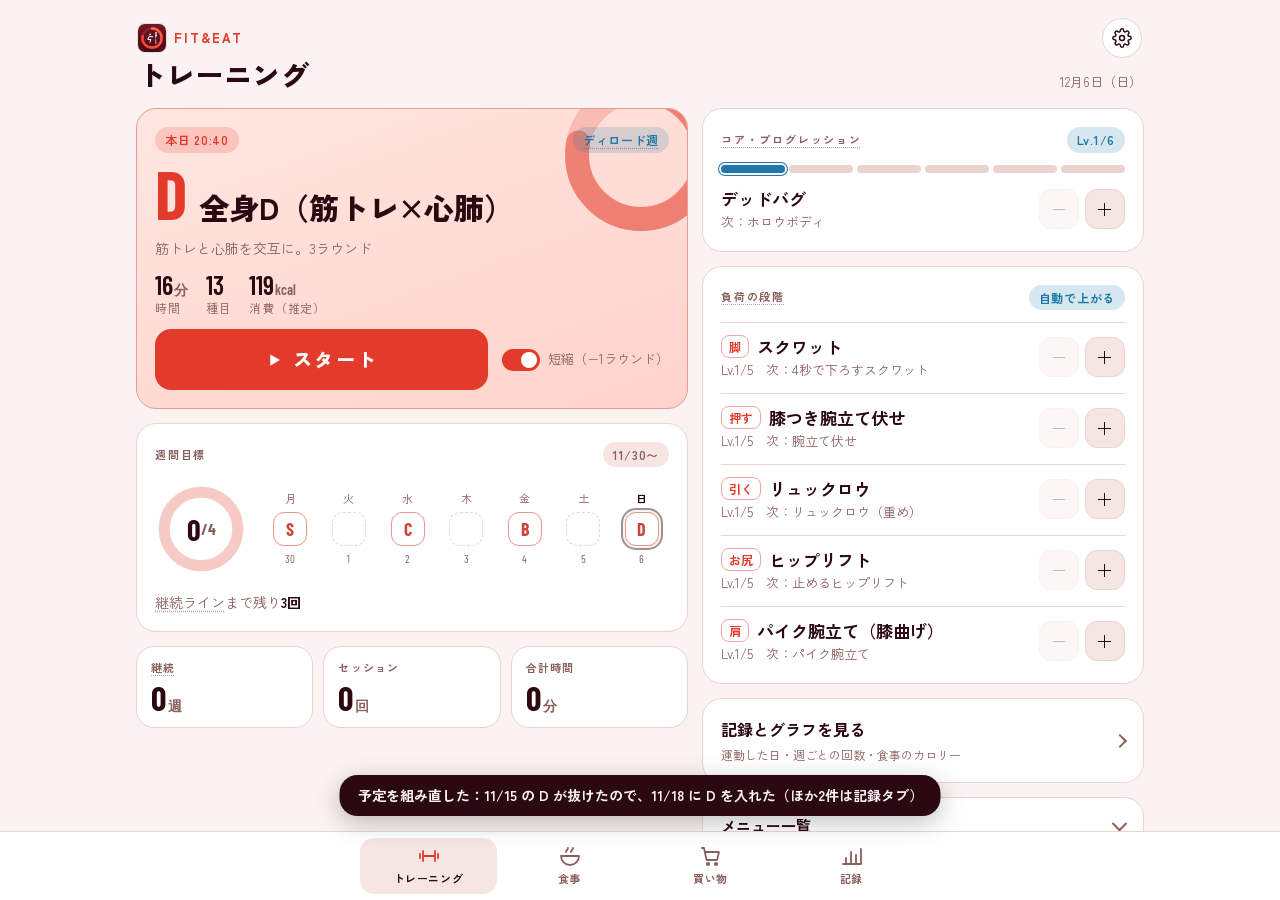
==== commit e5b2c67a: "ながら宅トレ（運動タイマー）を更新 Co-Authored-By: Claude Opus 5.5 <noreply@anthropic.com>" ====
--- a/training/index.html
+++ b/training/index.html
@@ -326,6 +326,14 @@
 .sheet .panel{background:var(--surface);width:min(640px,100%);max-height:92vh;overflow:auto;border-radius:24px 24px 0 0;
   padding:18px max(18px,env(safe-area-inset-right,0px)) calc(20px + env(safe-area-inset-bottom,0px)) max(18px,env(safe-area-inset-left,0px));display:flex;flex-direction:column;gap:16px}
 @media (min-width:700px){.sheet{align-items:center}.sheet .panel{border-radius:24px;max-height:88vh}}
+/* シートの題と × は、スクロールしても上に残す。上には外の暗い所を必ず残す（押すと閉じる）。取っ手は下へ引くと閉じる
+   （2026-11-16 依頼者「操作不能になることがある」。長いシートを下まで読むと × が見えなくなり、閉じられなかった） */
+.sheet .panel{padding-top:0;max-height:calc(100% - env(safe-area-inset-top,0px) - 28px)}
+.sheet .grab{margin-top:10px;flex:none;touch-action:none;position:relative}
+.sheet .grab::before{content:"";position:absolute;inset:-14px -60px}
+.sheet .hd{position:sticky;top:0;z-index:3;background:var(--surface);margin:-6px 0 0;padding:6px 0 10px;touch-action:none;box-shadow:0 1px 0 var(--line)}
+.sheet .panel.dragging{transition:none}
+.sheet .panel.back{transition:transform .2s ease}
 .sheet .grab{width:40px;height:5px;border-radius:3px;background:var(--line);align-self:center}
 .sheet .hd{display:flex;justify-content:space-between;align-items:flex-start;gap:12px}
 .sheet h2{font-size:24px;font-weight:900}
@@ -402,7 +410,7 @@
 .si .n small{display:block;font-size:11px;color:var(--muted)}
 .empty{font-size:14px;color:var(--muted);text-align:center;padding:20px 8px}
 .toolbar{display:flex;justify-content:space-between;align-items:center;gap:10px;flex-wrap:wrap}
-.toast{position:fixed;left:50%;bottom:calc(var(--nav-h) + 20px + env(safe-area-inset-bottom,0px));transform:translateX(-50%);z-index:40;background:var(--ink);color:var(--bg);font-size:14px;font-weight:700;border-radius:18px;padding:10px 18px;box-shadow:0 6px 24px rgba(0,0,0,.25);max-width:calc(100vw - 40px);width:max-content;text-align:center;line-height:1.5}
+.toast{pointer-events:none;position:fixed;left:50%;bottom:calc(var(--nav-h) + 20px + env(safe-area-inset-bottom,0px));transform:translateX(-50%);z-index:40;background:var(--ink);color:var(--bg);font-size:14px;font-weight:700;border-radius:18px;padding:10px 18px;box-shadow:0 6px 24px rgba(0,0,0,.25);max-width:calc(100vw - 40px);width:max-content;text-align:center;line-height:1.5}
 
 /* ── 運動中 ── */
 .run{position:fixed;inset:0;background:var(--bg);display:grid;grid-template-rows:auto 1fr auto;gap:10px;z-index:20;--state:var(--go);
@@ -505,6 +513,11 @@
 
 /* ── 記録 ── */
 .lg-top{display:flex;flex-direction:column;gap:8px}
+.tolog{appearance:none;display:flex;align-items:center;justify-content:space-between;gap:12px;width:100%;text-align:left;color:var(--ink);font:inherit;cursor:pointer}
+.tolog span:first-child{display:flex;flex-direction:column;gap:3px}
+.tolog b{font-size:16px}
+.tolog small{font-size:12px;color:var(--muted)}
+.tolog .chev{width:10px;height:10px;border-right:2px solid var(--muted);border-top:2px solid var(--muted);transform:rotate(45deg);flex:none}
 .lgc{display:block;width:100%;height:auto;margin-top:10px;font-family:var(--f-num);overflow:visible}
 .lgc text{fill:var(--muted);font-size:10.5px}
 .lgc .ax{stroke:var(--line);stroke-width:1}
@@ -614,11 +627,8 @@
     <div class="col">
       <section class="card ladder" id="ladder" aria-label="コア・プログレッション"></section>
       <section class="card ladder" id="levels" aria-label="負荷の段階"></section>
-      <section class="card" aria-label="週ごとのトレーニング回数">
-        <p class="label">週ごとのトレーニング回数 ─ 8週</p>
-        <svg class="wchart" id="heat" viewBox="0 0 310 142" role="img" aria-label="8週間の週ごとの回数"></svg>
-        <p class="wnote" id="wnote"></p>
-      </section>
+      <!-- 週ごとの回数は記録タブにまとめた（2026-11-16 依頼者「使う人目線で使いやすいわかりやすいアプリに」） -->
+      <button type="button" class="card tolog" id="to-log"><span><b>記録とグラフを見る</b><small>運動した日・週ごとの回数・食事のカロリー</small></span><span class="chev" aria-hidden="true"></span></button>
       <details class="card fold" id="menus"><summary>メニュー一覧</summary><div id="menulist"></div></details>
     </div>
   </div>
@@ -949,6 +959,7 @@
 }
 /* 週ごとのトレーニング回数（2026-11-11 依頼者「アクティビティの表示は意味がわからん」。日ごとの四角から、週ごとの棒に替えた） */
 function マス目(){
+  if (!$('heat')) return;
   const s = 数字(), 始め = 足す日(週の始め(new Date()), -49);
   const 週々 = Array.from({length: 8}, (_, w) => {
     const 頭 = 足す日(始め, w * 7); let 回 = 0, 分 = 0;
@@ -1797,7 +1808,7 @@
   const rc = $('fs-rec'); if (rc) rc.addEventListener('click', () => 記録シート(区分, d));
   $('sh-x').focus();
 }
-function シートを閉じる(){ $('sheet').hidden = true; document.body.style.overflow = '' }
+function シートを閉じる(){ $('sheet').hidden = true; document.body.style.overflow = ''; $('panel').style.transform = ''; $('panel').scrollTop = 0; ずれを戻す() }
 /* フォームの見本：拍に合わせて動く棒人間（音は出さない） */
 let 見本の時計 = 0;
 function 見本シート(s){
@@ -1818,8 +1829,46 @@
   $('sh-x').addEventListener('click', シートを閉じる); $('sh-x').focus();
 }
 $('sheet').addEventListener('click', e => { if (e.target === $('sheet')) シートを閉じる() });
+/* 取っ手か題の帯を下へ引くと閉じる（90px 以上、または速く引いたとき） */
+(() => {
+  let y0 = null, t0 = 0, dy = 0;
+  const p = () => $('panel');
+  $('panel').addEventListener('touchstart', e => {
+    if (!e.target.closest('.grab, .hd') || e.target.closest('button')) return;
+    y0 = e.touches[0].clientY; t0 = Date.now(); dy = 0; p().classList.add('dragging'); p().classList.remove('back');
+  }, {passive: true});
+  $('panel').addEventListener('touchmove', e => {
+    if (y0 === null) return;
+    dy = Math.max(0, e.touches[0].clientY - y0); p().style.transform = `translateY(${dy}px)`;
+  }, {passive: true});
+  const 離す = () => {
+    if (y0 === null) return;
+    const 速い = dy > 40 && dy / Math.max(1, Date.now() - t0) > .6;
+    y0 = null; p().classList.remove('dragging'); p().classList.add('back');
+    if (dy > 90 || 速い){ シートを閉じる() }
+    p().style.transform = '';
+  };
+  $('panel').addEventListener('touchend', 離す); $('panel').addEventListener('touchcancel', 離す);
+})();
+/* iPhone のホーム画面のアプリは、キーボードを閉じたあとも画面がずれたまま残り、押す位置がずれてボタンが反応しなくなることがある。
+   文字の欄から離れたとき・画面に戻ったとき・見える範囲が元に戻ったときに、ずれを戻す */
+function ずれを戻す(){ if (window.scrollY || document.documentElement.scrollTop || document.body.scrollTop){ window.scrollTo(0, 0); document.documentElement.scrollTop = 0; document.body.scrollTop = 0 } }
+document.addEventListener('focusout', e => { if (e.target.matches && e.target.matches('input, textarea, select')) setTimeout(ずれを戻す, 60) });
+document.addEventListener('visibilitychange', () => { if (!document.hidden) setTimeout(ずれを戻す, 60) });
+if (window.visualViewport) window.visualViewport.addEventListener('resize', () => setTimeout(ずれを戻す, 120));
+window.addEventListener('scroll', () => { if (!document.activeElement || !document.activeElement.matches('input, textarea, select')) ずれを戻す() }, {passive: true});
+/* 誤りが出たら画面に出す（実機で起きたときに原因が分かるように）。同じ誤りは1回だけ */
+const 出した誤り = new Set();
+function 不具合を出す(e){
+  const m = String((e && (e.message || e.reason && e.reason.message || e.reason)) || e).slice(0, 80);
+  console.error(e);
+  if (出した誤り.has(m)) return; 出した誤り.add(m);
+  try{ 知らせ('不具合：' + m + '（画面を撮って送ってください）') }catch(_){}
+}
+window.addEventListener('error', e => 不具合を出す(e.error || e.message));
+window.addEventListener('unhandledrejection', e => 不具合を出す(e.reason));
 let 知らせの時計 = null;
-function 知らせ(t){ const el = $('toast'); el.textContent = t; el.hidden = false; clearTimeout(知らせの時計); 知らせの時計 = setTimeout(() => el.hidden = true, 2200) }
+function 知らせ(t){ const el = $('toast'); el.textContent = t; el.hidden = false; clearTimeout(知らせの時計); 知らせの時計 = setTimeout(() => el.hidden = true, Math.max(2200, String(t).length * 110)) }
 
 /* ════════ 家にある食材 ════════ */
 const 在庫の直し = () => 保存.get('在庫の直し', {});   // 送ったが Mac でまだ反映されていない直し {材料: 量}
@@ -2353,6 +2402,7 @@
   if (記録した){ ピッ(660, .2); setTimeout(() => ピッ(990, .3), 220); 紙吹雪(); 話す(見出し) }
 }
 function 回る(now){
+  try{
   if (!$('run').hidden){
     const 差 = R.前の時 ? Math.min(250, now - R.前の時) : 0; R.前の時 = now;
     R.経過 += 差;
@@ -2383,6 +2433,7 @@
       }
     }
   }
+  }catch(e){ 不具合を出す(e) }   // 誤りが出ても時計は止めない
   requestAnimationFrame(回る);
 }
 function 始める(){
@@ -2436,7 +2487,7 @@
 
 
 /* ── 設定（右上の歯車。2026-11-11 依頼者「右上に設定ボタンをつけて色々設定できるようにしろ」）── */
-const 版の名 = '21（11/16 12:02）', 版の記号 = '5ddafc85';
+const 版の名 = '22（11/16 15:39）', 版の記号 = '318a6c89';
 function 画面の色の欄(){
   const t = 保存.get('画面の色', 'auto');
   document.querySelectorAll('#o-theme button').forEach(b => b.setAttribute('aria-pressed', String(b.dataset.t === t)));
@@ -2599,6 +2650,7 @@
   組み直しの欄();
   if (見.種 === 'run') 運動の記録画面(); else 食事の記録画面();
 }
+$('to-log').addEventListener('click', () => { 記録の見方.種 = 'run'; 画面('log') });
 $('lg-kind').querySelectorAll('button').forEach(b => b.addEventListener('click', () => { 記録の見方.種 = b.dataset.k; 保存.set('記録の種', b.dataset.k); 記録画面() }));
 $('lg-span').querySelectorAll('button').forEach(b => b.addEventListener('click', () => { 記録の見方.期 = b.dataset.s; 保存.set('記録の期', b.dataset.s); 記録画面() }));
 
@@ -2768,7 +2820,7 @@
 
 <script>
 if ('serviceWorker' in navigator) {
-  navigator.serviceWorker.register('sw.js?v=5ddafc85', {scope: './'}).catch(() => {});
+  navigator.serviceWorker.register('sw.js?v=318a6c89', {scope: './'}).catch(() => {});
 }
 </script>
 </body>
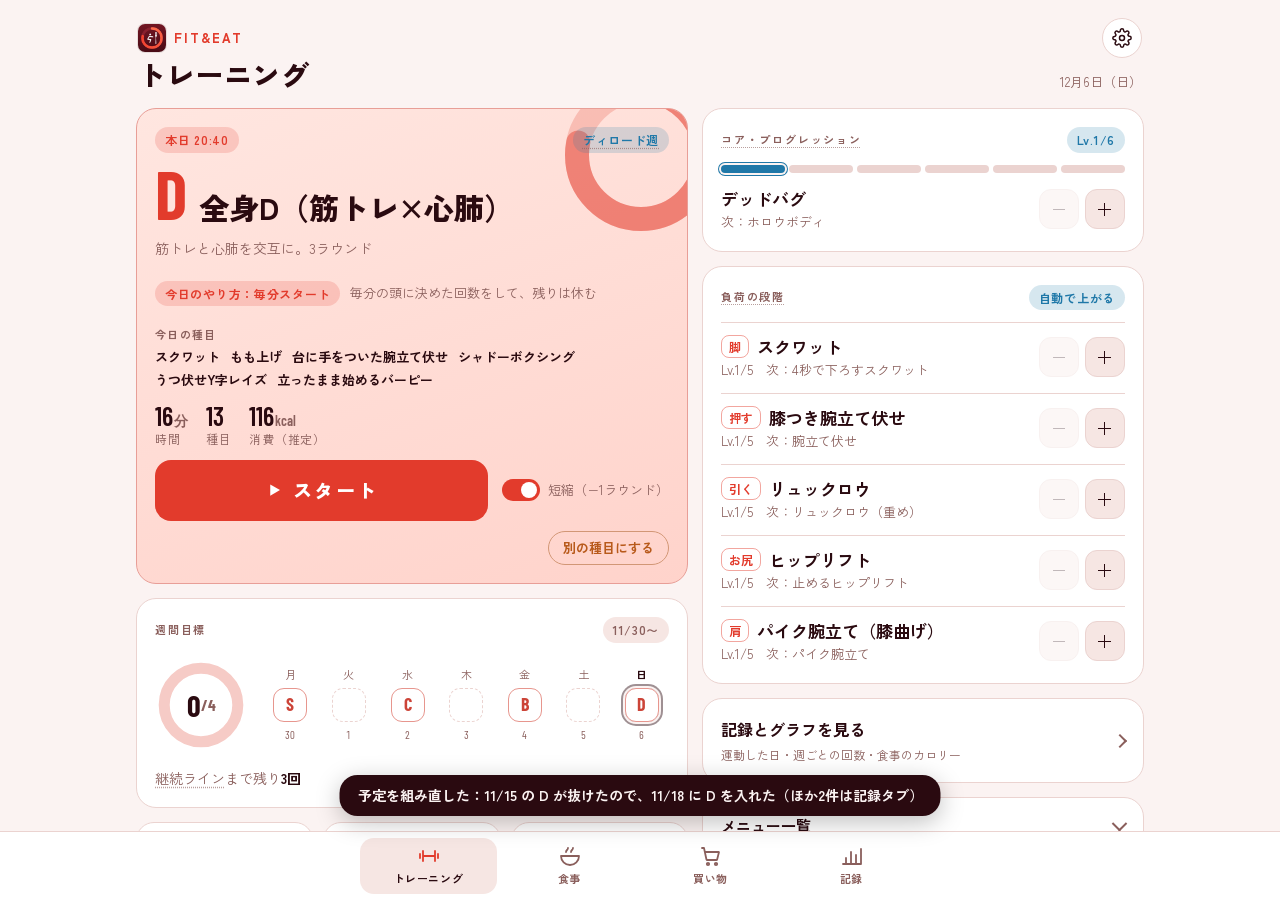
==== commit d9a3600c: "ながら宅トレ（運動タイマー）を更新 Co-Authored-By: Claude Opus 5.5 <noreply@anthropic.com>" ====
--- a/training/index.html
+++ b/training/index.html
@@ -513,6 +513,11 @@
 
 /* ── 記録 ── */
 .lg-top{display:flex;flex-direction:column;gap:8px}
+.hero .way{display:flex;flex-wrap:wrap;align-items:center;gap:6px 10px;margin:10px 0 0;font-size:13px;color:var(--muted)}
+.hero .todayex{display:flex;flex-wrap:wrap;align-items:baseline;gap:4px 10px;margin:8px 0 0;font-size:13px;line-height:1.5}
+.hero .todayex span{font-size:11px;font-weight:700;letter-spacing:.12em;color:var(--muted);width:100%}
+.hero .todayex b{font-weight:700;word-break:keep-all}
+.hero .shuffle{margin-left:auto}
 .tolog{appearance:none;display:flex;align-items:center;justify-content:space-between;gap:12px;width:100%;text-align:left;color:var(--ink);font:inherit;cursor:pointer}
 .tolog span:first-child{display:flex;flex-direction:column;gap:3px}
 .tolog b{font-size:16px}
@@ -736,7 +741,7 @@
 <div class="confetti" id="confetti" aria-hidden="true"></div>
 
 <script>
-const 運動 = {"準備": [{"名前": "足踏み", "秒": 60, "動き": "march", "合図": "腕振りを徐々に大きく"}, {"名前": "肩回し", "秒": 40, "動き": "armcircle", "合図": "前20秒・後ろ20秒"}, {"名前": "股関節回し", "秒": 40, "動き": "hipcircle", "合図": "腰に手を当てて大きく回旋"}, {"名前": "ゆっくりスクワット", "秒": 40, "動き": "squat", "合図": "浅め・ゆっくり"}], "伸ばす": [{"名前": "太もも前を伸ばす", "秒": 40, "動き": "stretchq", "合図": "片脚20秒ずつ・壁で支える"}, {"名前": "もも裏を伸ばす", "秒": 40, "動き": "stretchh", "合図": "背中を丸めず前傾"}, {"名前": "ゆっくり呼吸", "秒": 40, "動き": "rest", "合図": "4秒吸う・6秒吐く"}], "体幹の段階": [{"名前": "デッドバグ", "秒": 40, "動き": "deadbug", "合図": "仰向けで、反対の手足をゆっくり伸ばす。腰は床につけたまま"}, {"名前": "ホロウボディ", "秒": 30, "動き": "hollow", "合図": "手足を浮かせて止まる。腰を床に押しつける"}, {"名前": "レッグレイズ", "秒": 40, "動き": "legraise", "合図": "脚を伸ばしたまま上げ下げ。下ろすときは3秒"}, {"名前": "ドラゴンフラッグ（膝曲げで下ろす）", "秒": 40, "動き": "dragon", "合図": "ソファの脚をつかみ、5秒かけて下ろす"}, {"名前": "ドラゴンフラッグ（脚を伸ばして下ろす）", "秒": 40, "動き": "dragon", "合図": "5秒かけて下ろす。腰が反ったらやめる"}, {"名前": "ドラゴンフラッグ", "秒": 40, "動き": "dragon", "合図": "上げて、5秒かけて下ろす"}], "メニュー": [{"記号": "A", "名前": "全身A（脚・押す・引く）", "ひとこと": "脚・胸・背中・お尻を交互に、3ラウンド", "流れ": [{"準備": true}, {"回す": 3, "中": [{"枠": "脚", "名前": "スクワット", "秒": 45, "動き": "squat", "合図": "3秒で下ろし、速く立つ（約10回）。あと2回で限界、の所まで"}, {"名前": "休み", "秒": 15, "動き": "rest", "合図": "呼吸を整える・給水"}, {"枠": "押す", "名前": "膝つき腕立て伏せ", "秒": 40, "動き": "pushup", "合図": "膝をついて、2秒で下ろし速く押す。あと2回で限界、の所まで"}, {"名前": "休み", "秒": 15, "動き": "rest", "合図": "呼吸を整える・給水"}, {"枠": "引く", "名前": "リュックロウ", "秒": 45, "動き": "row", "合図": "本を入れたリュック（約5kg）。前かがみで肘を後ろへ。あと2回で限界、の所まで"}, {"名前": "休み", "秒": 15, "動き": "rest", "合図": "呼吸を整える・給水"}, {"枠": "お尻", "名前": "ヒップリフト", "秒": 40, "動き": "bridge", "合図": "上で1秒止める。あと2回で限界、の所まで"}], "周の休み": 60}, {"体幹": 2}, {"伸ばす": true}], "分": 19, "MET": 5.0}, {"記号": "C", "名前": "心肺インターバル", "ひとこと": "4分きつく×4本（間は3分足踏みで休む）。ジャンプなし", "流れ": [{"準備": true}, {"回す": 4, "中": [{"名前": "もも上げ（ややきつく）", "秒": 60, "動き": "march", "合図": "会話できない強さ（4分のうち）"}, {"名前": "シャドーボクシング（ややきつく）", "秒": 60, "動き": "boxing", "合図": "左右交互・高速。会話できない強さ"}, {"名前": "もも上げ（ややきつく）", "秒": 60, "動き": "march", "合図": "会話できない強さ（4分のうち）"}, {"名前": "シャドーボクシング（ややきつく）", "秒": 60, "動き": "boxing", "合図": "左右交互・高速。会話できない強さ"}, {"名前": "足踏み（リカバリー）", "秒": 180, "動き": "march", "合図": "その場で軽く足踏み。給水してよい"}], "周の休み": 0}, {"名前": "ゆっくり呼吸", "秒": 60, "動き": "rest", "合図": "4秒吸う・6秒吐く"}], "分": 32, "MET": 7.0}, {"記号": "B", "名前": "全身B（引く・肩・脚）", "ひとこと": "背中・肩・脚と、速く立つ力。3ラウンド", "流れ": [{"準備": true}, {"回す": 3, "中": [{"枠": "引く", "名前": "リュックロウ", "秒": 45, "動き": "row", "合図": "本を入れたリュック（約5kg）。前かがみで肘を後ろへ。あと2回で限界、の所まで"}, {"名前": "休み", "秒": 15, "動き": "rest", "合図": "呼吸を整える・給水"}, {"枠": "肩", "名前": "パイク腕立て（膝曲げ）", "秒": 40, "動き": "pike", "合図": "お尻を高く、膝を曲げて。あと2回で限界、の所まで"}, {"名前": "休み", "秒": 15, "動き": "rest", "合図": "呼吸を整える・給水"}, {"枠": "脚", "名前": "スクワット", "秒": 45, "動き": "squat", "合図": "3秒で下ろし、速く立つ（約10回）。あと2回で限界、の所まで"}, {"名前": "休み", "秒": 15, "動き": "rest", "合図": "呼吸を整える・給水"}, {"名前": "速く立つスクワット", "秒": 30, "動き": "squatfast", "合図": "ゆっくり座って一気に立つ。5回"}, {"名前": "休み", "秒": 15, "動き": "rest", "合図": "呼吸を整える・給水"}, {"名前": "スーパーマン", "秒": 30, "動き": "superman", "合図": "うつ伏せで手足を浮かせ2秒止める"}], "周の休み": 60}, {"体幹": 2}, {"伸ばす": true}], "分": 21, "MET": 5.0}, {"記号": "D", "名前": "全身D（筋トレ×心肺）", "ひとこと": "筋トレと心肺を交互に。3ラウンド", "流れ": [{"準備": true}, {"回す": 3, "中": [{"枠": "脚", "名前": "スクワット", "秒": 40, "動き": "squat", "合図": "3秒で下ろし、速く立つ（約10回）。あと2回で限界、の所まで"}, {"名前": "休み", "秒": 20, "動き": "rest", "合図": "呼吸を整える・給水"}, {"名前": "マウンテンクライマー", "秒": 30, "動き": "climber", "合図": "ペースは任意"}, {"名前": "休み", "秒": 20, "動き": "rest", "合図": "呼吸を整える・給水"}, {"枠": "押す", "名前": "膝つき腕立て伏せ", "秒": 40, "動き": "pushup", "合図": "膝をついて、2秒で下ろし速く押す。あと2回で限界、の所まで"}, {"名前": "休み", "秒": 20, "動き": "rest", "合図": "呼吸を整える・給水"}, {"名前": "もも上げ", "秒": 30, "動き": "march", "合図": "腕も振る"}, {"名前": "休み", "秒": 20, "動き": "rest", "合図": "呼吸を整える・給水"}, {"枠": "引く", "名前": "リュックロウ", "秒": 40, "動き": "row", "合図": "本を入れたリュック（約5kg）。前かがみで肘を後ろへ。あと2回で限界、の所まで"}, {"名前": "休み", "秒": 20, "動き": "rest", "合図": "呼吸を整える・給水"}, {"名前": "立ったまま始めるバーピー", "秒": 30, "動き": "burpee", "合図": "ジャンプなし・腕立てなし"}], "周の休み": 60}, {"伸ばす": true}], "分": 22, "MET": 6.5}, {"記号": "S", "名前": "クイック", "ひとこと": "忙しい日の短縮版。全身を2ラウンド", "流れ": [{"名前": "足踏み", "秒": 60, "動き": "march", "合図": "腕振りあり"}, {"回す": 2, "中": [{"枠": "脚", "名前": "スクワット", "秒": 40, "動き": "squat", "合図": "3秒で下ろし、速く立つ（約10回）。あと2回で限界、の所まで"}, {"名前": "休み", "秒": 15, "動き": "rest", "合図": "呼吸を整える・給水"}, {"枠": "押す", "名前": "膝つき腕立て伏せ", "秒": 40, "動き": "pushup", "合図": "膝をついて、2秒で下ろし速く押す。あと2回で限界、の所まで"}, {"名前": "休み", "秒": 15, "動き": "rest", "合図": "呼吸を整える・給水"}, {"枠": "引く", "名前": "リュックロウ", "秒": 40, "動き": "row", "合図": "本を入れたリュック（約5kg）。前かがみで肘を後ろへ。あと2回で限界、の所まで"}, {"名前": "休み", "秒": 15, "動き": "rest", "合図": "呼吸を整える・給水"}, {"枠": "お尻", "名前": "ヒップリフト", "秒": 40, "動き": "bridge", "合図": "上で1秒止める。あと2回で限界、の所まで"}], "周の休み": 45}, {"名前": "太もも前を伸ばす", "秒": 40, "動き": "stretchq", "合図": "片脚20秒ずつ"}, {"名前": "ゆっくり呼吸", "秒": 40, "動き": "rest", "合図": "4秒吸う・6秒吐く"}], "分": 10, "MET": 4.5}], "いまの段": 1, "終わったら": "たんぱく質20〜30gを補給", "順番": ["A", "C", "B", "D"], "すきま": "S", "体重": 64, "週の回数": 4, "栄養": {"身長": 158, "年齢": 46, "性別": "男", "活動係数": 1.35, "減らす": 350, "下限": 1500, "たんぱく質_体重あたり": 1.9, "脂質の割合": 0.25, "配分": {"朝": 0.3, "昼": 0.35, "夕": 0.35}, "外食の見込み": {"朝": 450, "昼": 750, "夕": 800}, "間食": false}, "段階": {"脚": [{"名前": "スクワット", "動き": "squat", "合図": "3秒で下ろし、速く立つ（約10回）。あと2回で限界、の所まで"}, {"名前": "4秒で下ろすスクワット", "動き": "squat4", "合図": "4秒で下ろし、速く立つ（約9回）。あと2回で限界、の所まで"}, {"名前": "スプリットスクワット", "動き": "lunge", "合図": "前後に足を開いて真下に沈む。左右交互に。あと2回で限界、の所まで"}, {"名前": "ブルガリアンスクワット", "動き": "lunge", "合図": "後ろ足をソファにのせて沈む。左右交互に。あと2回で限界、の所まで"}, {"名前": "4秒で下ろすブルガリアンスクワット", "動き": "lunge4", "合図": "後ろ足をソファに。4秒で沈む。あと2回で限界、の所まで"}], "押す": [{"名前": "膝つき腕立て伏せ", "動き": "pushup", "合図": "膝をついて、2秒で下ろし速く押す。あと2回で限界、の所まで"}, {"名前": "腕立て伏せ", "動き": "pushup", "合図": "頭からかかとまで一直線。あと2回で限界、の所まで"}, {"名前": "4秒で下ろす腕立て伏せ", "動き": "pushup4", "合図": "4秒で下ろし、速く押す。あと2回で限界、の所まで"}, {"名前": "足を台にのせた腕立て伏せ", "動き": "pushup", "合図": "足をソファにのせる。あと2回で限界、の所まで"}, {"名前": "足を台にのせて4秒で下ろす腕立て伏せ", "動き": "pushup4", "合図": "足をソファに。4秒で下ろす。あと2回で限界、の所まで"}], "引く": [{"名前": "リュックロウ", "動き": "row", "合図": "本を入れたリュック（約5kg）。前かがみで肘を後ろへ。あと2回で限界、の所まで"}, {"名前": "リュックロウ（重め）", "動き": "row", "合図": "本を足して約8kg。あと2回で限界、の所まで"}, {"名前": "止めるリュックロウ", "動き": "row2", "合図": "引いた所で2秒止める。あと2回で限界、の所まで"}, {"名前": "片手リュックロウ", "動き": "row", "合図": "片手で。左右を半分ずつ。あと2回で限界、の所まで"}, {"名前": "片手で止めるリュックロウ", "動き": "row2", "合図": "片手で、引いた所で2秒止める。左右を半分ずつ。あと2回で限界、の所まで"}], "お尻": [{"名前": "ヒップリフト", "動き": "bridge", "合図": "上で1秒止める。あと2回で限界、の所まで"}, {"名前": "止めるヒップリフト", "動き": "bridge2", "合図": "上で3秒止める。あと2回で限界、の所まで"}, {"名前": "片脚ヒップリフト", "動き": "bridge", "合図": "片脚を伸ばして浮かせる。左右を半分ずつ。あと2回で限界、の所まで"}, {"名前": "片足ルーマニアンデッドリフト", "動き": "rdl", "合図": "リュックを持ち、片足で前に倒す。左右を半分ずつ。あと2回で限界、の所まで"}, {"名前": "片足ルーマニアンデッドリフト（重め）", "動き": "rdl", "合図": "リュックに本を足す。左右を半分ずつ。あと2回で限界、の所まで"}], "肩": [{"名前": "パイク腕立て（膝曲げ）", "動き": "pike", "合図": "お尻を高く、膝を曲げて。あと2回で限界、の所まで"}, {"名前": "パイク腕立て", "動き": "pike", "合図": "お尻を高く上げた腕立て。あと2回で限界、の所まで"}, {"名前": "4秒で下ろすパイク腕立て", "動き": "pike4", "合図": "4秒で下ろし、速く押す。あと2回で限界、の所まで"}, {"名前": "足を台にのせたパイク腕立て", "動き": "pike", "合図": "足をソファにのせる。あと2回で限界、の所まで"}, {"名前": "足を台にのせて4秒で下ろすパイク腕立て", "動き": "pike4", "合図": "足をソファに。4秒で下ろす。あと2回で限界、の所まで"}]}, "レシピ": [{"id": "y01", "名前": "コンビニ高たんぱくセット", "区分": "夕", "忙しさ": 1, "分": 3, "味": "和", "傾向": "さっぱり", "主": "鶏", "たんぱく質": 41, "kcal": 330, "材料": [["サラダチキン", 1, "パック", "コンビニ"], ["ゆで卵", 1, "個", "コンビニ"], ["豆腐バー", 1, "本", "コンビニ"], ["カット野菜", 1, "袋", "コンビニ"]], "作り方": ["サラダチキンを食べやすく裂く", "カット野菜にのせ、ゆで卵と豆腐バーを添える", "ドレッシングは半分だけかける"], "コツ": "帰りが遅い日の切り札。ドレッシングはノンオイルか半量に", "主食込み": false, "作り置き": false, "おすすめ副菜": "h06", "野菜": 100, "分類": "主菜"}, {"id": "y02", "名前": "サバ缶の玉ねぎポン酢＋冷やっこ", "区分": "夕", "忙しさ": 1, "分": 3, "味": "和", "傾向": "さっぱり", "主": "魚", "たんぱく質": 38, "kcal": 420, "材料": [["サバ缶（水煮）", 1, "缶", "乾物缶"], ["玉ねぎ", 0.25, "個", "野菜"], ["絹豆腐", 0.5, "丁", "卵豆乳"], ["ポン酢", 0, "", "調味料", "大さじ1"]], "作り方": ["玉ねぎを薄切りにする（辛ければ水にさらす）", "サバ缶を汁ごと器に出し、玉ねぎをのせてポン酢をかける", "豆腐を添える"], "コツ": "缶の汁にもたんぱく質と DHA。捨てずに使う", "主食込み": false, "作り置き": false, "おすすめ副菜": "h02", "野菜": 50, "分類": "主菜"}, {"id": "y03", "名前": "まぐろ赤身の漬け丼", "区分": "夕", "忙しさ": 1, "分": 5, "味": "和", "傾向": "さっぱり", "主": "魚", "たんぱく質": 32, "kcal": 480, "材料": [["まぐろ赤身（刺身）", 120, "g", "肉魚"], ["卵黄", 1, "個", "卵豆乳"], ["刻みのり", 0, "", "乾物缶", "ひとつまみ"], ["しょうゆ", 0, "", "調味料", "大さじ1"], ["みりん", 0, "", "調味料", "小さじ1"]], "作り方": ["しょうゆ大さじ1・みりん小さじ1を混ぜ、まぐろを3分漬ける", "ご飯150gにのせ、卵黄とのりをのせる"], "コツ": "ご飯込み。赤身は脂が少なく高たんぱく", "主食込み": true, "作り置き": false, "おすすめ副菜": "h07", "野菜": 0, "分類": "一品で満足"}, {"id": "y04", "名前": "サラダチキンの豆腐ごま塩だれ", "区分": "夕", "忙しさ": 1, "分": 3, "味": "和", "傾向": "あっさり", "主": "鶏", "たんぱく質": 33, "kcal": 300, "材料": [["サラダチキン", 1, "パック", "コンビニ"], ["絹豆腐", 0.5, "丁", "卵豆乳"], ["長ねぎ", 0.25, "本", "野菜"], ["ごま油", 0, "", "調味料", "小さじ1"], ["塩", 0, "", "調味料", "ひとつまみ（指3本でつまむ・約0.5g）"]], "作り方": ["ねぎを刻み、ごま油小さじ1・塩少しと混ぜる", "豆腐とサラダチキンを切って並べ、たれをかける"], "コツ": "", "主食込み": false, "作り置き": false, "おすすめ副菜": "h07", "野菜": 25, "分類": "主菜"}, {"id": "y05", "名前": "鶏むねのレンジ蒸し ねぎポン酢", "区分": "夕", "忙しさ": 2, "分": 10, "味": "和", "傾向": "さっぱり", "主": "鶏", "たんぱく質": 36, "kcal": 230, "材料": [["鶏むね肉", 150, "g", "肉魚"], ["長ねぎ", 0.5, "本", "野菜"], ["冷凍ブロッコリー", 80, "g", "冷凍"], ["酒", 0, "", "調味料", "大さじ1"], ["ポン酢", 0, "", "調味料", "大さじ1"]], "作り方": ["鶏むねにフォークで穴をあけ、酒大さじ1・塩少しをもみ込む", "耐熱皿にのせ、ふんわりラップで600W 3分→裏返して2分", "そのまま3分置いて余熱で火を通す", "ブロッコリーは別にレンジ1分半。切った鶏にねぎとポン酢をかける"], "コツ": "加熱しすぎるとパサつく。余熱で仕上げる", "主食込み": false, "作り置き": false, "おすすめ副菜": "h06", "野菜": 130, "分類": "主菜"}, {"id": "y06", "名前": "豚こまともやしのレンジ蒸し＋納豆", "区分": "夕", "忙しさ": 2, "分": 10, "味": "和", "傾向": "さっぱり", "主": "豚", "たんぱく質": 31, "kcal": 380, "材料": [["豚こま（赤身）", 120, "g", "肉魚"], ["もやし", 1, "袋", "野菜"], ["納豆", 1, "パック", "卵豆乳"], ["ポン酢", 0, "", "調味料", "大さじ1"], ["酒", 0, "", "調味料", "大さじ1"]], "作り方": ["耐熱皿にもやしを敷き、豚こまを広げてのせる", "酒少しをふり、ラップで600W 4分", "ポン酢をかけ、納豆を添える"], "コツ": "", "主食込み": false, "作り置き": false, "おすすめ副菜": "h04", "野菜": 200, "分類": "主菜"}, {"id": "y07", "名前": "鮭のレンジちゃんちゃん蒸し", "区分": "夕", "忙しさ": 2, "分": 10, "味": "和", "傾向": "甘辛", "主": "魚", "たんぱく質": 27, "kcal": 300, "材料": [["生鮭（冷凍可）", 1, "切れ", "肉魚"], ["キャベツ", 2, "枚", "野菜"], ["きのこ", 0.5, "パック", "野菜"], ["味噌", 0, "", "調味料", "大さじ1"], ["みりん", 0, "", "調味料", "大さじ1"]], "作り方": ["味噌大さじ1・みりん大さじ1を混ぜる", "耐熱皿にざく切りキャベツときのこ、鮭をのせ、味噌だれをかける", "ラップで600W 5分"], "コツ": "冷凍鮭はそのままでOK（1分長く）", "主食込み": false, "作り置き": false, "おすすめ副菜": "h05", "野菜": 150, "分類": "主菜"}, {"id": "y08", "名前": "レンジ棒棒鶏", "区分": "夕", "忙しさ": 2, "分": 10, "味": "中", "傾向": "こってり", "主": "鶏", "たんぱく質": 37, "kcal": 330, "材料": [["鶏むね肉", 150, "g", "肉魚"], ["きゅうり", 1, "本", "野菜"], ["練りごま", 0, "", "調味料", "大さじ1"], ["しょうゆ", 0, "", "調味料", "小さじ2"], ["酢", 0, "", "調味料", "小さじ2"], ["砂糖", 0, "", "調味料", "小さじ1/2"]], "作り方": ["鶏むねをレンジ蒸しにする（鶏むねのレンジ蒸しと同じ）", "きゅうりを千切り", "練りごま大さじ1・しょうゆ・酢各小さじ2・砂糖少しを混ぜ、裂いた鶏にかける"], "コツ": "", "主食込み": false, "作り置き": false, "おすすめ副菜": "h08", "野菜": 100, "分類": "主菜"}, {"id": "y09", "名前": "レンジ麻婆豆腐", "区分": "夕", "忙しさ": 2, "分": 10, "味": "中", "傾向": "ピリ辛", "主": "豆", "たんぱく質": 32, "kcal": 420, "材料": [["豚ひき肉（赤身）", 80, "g", "肉魚"], ["木綿豆腐", 1, "丁", "卵豆乳"], ["長ねぎ", 0.25, "本", "野菜"], ["豆板醤", 0, "", "調味料", "小さじ1"], ["鶏がらスープの素", 0, "", "調味料", "小さじ1"], ["しょうゆ", 0, "", "調味料", "大さじ1"], ["片栗粉", 0, "", "調味料", "小さじ1"]], "作り方": ["耐熱ボウルにひき肉・豆板醤小さじ1・しょうゆ大さじ1・鶏がら小さじ1・水大さじ4・片栗粉小さじ1を混ぜる", "ラップで600W 2分→混ぜる", "さいの目の豆腐を入れて2分半。ねぎをのせる"], "コツ": "木綿豆腐のほうがたんぱく質が多い", "主食込み": false, "作り置き": false, "おすすめ副菜": "h09", "野菜": 25, "分類": "主菜"}, {"id": "y10", "名前": "たらと豆腐のレンジ酒蒸し", "区分": "夕", "忙しさ": 2, "分": 10, "味": "和", "傾向": "あっさり", "主": "魚", "たんぱく質": 28, "kcal": 230, "材料": [["たら（切り身）", 1, "切れ", "肉魚"], ["絹豆腐", 0.5, "丁", "卵豆乳"], ["長ねぎ", 0.25, "本", "野菜"], ["酒", 0, "", "調味料", "大さじ1"], ["ポン酢", 0, "", "調味料", "大さじ1"]], "作り方": ["耐熱皿に豆腐とたらをのせ、酒大さじ1をふる", "ねぎをのせ、ラップで600W 4分", "ポン酢をかける"], "コツ": "脂が少ないので、運動のあとでも重くない", "主食込み": false, "作り置き": false, "おすすめ副菜": "h02", "野菜": 25, "分類": "主菜"}, {"id": "y11", "名前": "鶏むねとブロッコリーのチーズ蒸し", "区分": "夕", "忙しさ": 2, "分": 10, "味": "洋", "傾向": "こってり", "主": "鶏", "たんぱく質": 40, "kcal": 360, "材料": [["鶏むね肉", 150, "g", "肉魚"], ["冷凍ブロッコリー", 100, "g", "冷凍"], ["ピザ用チーズ", 20, "g", "卵豆乳"], ["塩こしょう", 0, "", "調味料", "3〜4振り"]], "作り方": ["鶏むねをそぎ切りにし、塩こしょう", "耐熱皿にブロッコリーと並べ、チーズをのせる", "ラップで600W 4分→ラップを外して1分"], "コツ": "", "主食込み": false, "作り置き": false, "おすすめ副菜": "h05", "野菜": 100, "分類": "主菜"}, {"id": "y12", "名前": "えびと卵のレンジ中華炒め", "区分": "夕", "忙しさ": 2, "分": 10, "味": "中", "傾向": "あっさり", "主": "魚", "たんぱく質": 31, "kcal": 300, "材料": [["冷凍むきえび", 100, "g", "冷凍"], ["卵", 2, "個", "卵豆乳"], ["長ねぎ", 0.25, "本", "野菜"], ["鶏がらスープの素", 0, "", "調味料", "小さじ1"]], "作り方": ["えびを流水で解凍", "耐熱ボウルに卵・鶏がら小さじ1/2・水大さじ2を溶き、えびとねぎを入れる", "ラップで600W 1分半→混ぜて1分"], "コツ": "", "主食込み": false, "作り置き": false, "おすすめ副菜": "h02", "野菜": 25, "分類": "主菜"}, {"id": "y13", "名前": "豚のしょうが焼き＋千切りキャベツ", "区分": "夕", "忙しさ": 3, "分": 15, "味": "和", "傾向": "甘辛", "主": "豚", "たんぱく質": 30, "kcal": 420, "材料": [["豚こま（赤身）", 150, "g", "肉魚"], ["キャベツ", 2, "枚", "野菜"], ["玉ねぎ", 0.25, "個", "野菜"], ["しょうが（チューブ）", 0, "", "調味料", "2cm"], ["しょうゆ", 0, "", "調味料", "大さじ1"], ["みりん", 0, "", "調味料", "大さじ1"]], "作り方": ["しょうゆ・みりん各大さじ1、しょうが2cmを混ぜる", "フライパンで薄切り玉ねぎと豚こまを炒める", "色が変わったらたれを入れて絡める", "千切りキャベツに盛る"], "コツ": "", "主食込み": false, "作り置き": false, "おすすめ副菜": "h06", "野菜": 150, "分類": "主菜"}, {"id": "y14", "名前": "鶏むねの塩レモン炒め", "区分": "夕", "忙しさ": 3, "分": 15, "味": "洋", "傾向": "さっぱり", "主": "鶏", "たんぱく質": 36, "kcal": 300, "材料": [["鶏むね肉", 150, "g", "肉魚"], ["冷凍ブロッコリー", 80, "g", "冷凍"], ["レモン汁", 0, "", "調味料", "大さじ1"], ["にんにく（チューブ）", 0, "", "調味料", "チューブ1cm"], ["片栗粉", 0, "", "調味料", "小さじ1"]], "作り方": ["鶏むねをそぎ切りにし、片栗粉を薄くまぶす", "オリーブ油小さじ1で両面を焼く", "ブロッコリーを加え、にんにく少し・塩・レモン汁大さじ1で味付け"], "コツ": "片栗粉をまぶすと、むね肉でもしっとり", "主食込み": false, "作り置き": false, "おすすめ副菜": "h07", "野菜": 80, "分類": "主菜"}, {"id": "y15", "名前": "牛こまとピーマンのオイスター炒め", "区分": "夕", "忙しさ": 3, "分": 15, "味": "中", "傾向": "甘辛", "主": "牛", "たんぱく質": 26, "kcal": 400, "材料": [["牛こま", 120, "g", "肉魚"], ["ピーマン", 3, "個", "野菜"], ["オイスターソース", 0, "", "調味料", "大さじ1"], ["しょうゆ", 0, "", "調味料", "小さじ1"]], "作り方": ["ピーマンを細切り", "牛こまを炒め、色が変わったらピーマンを加える", "オイスターソース大さじ1・しょうゆ小さじ1で絡める"], "コツ": "牛肉は鉄と亜鉛も多い。疲れやすい時期に", "主食込み": false, "作り置き": false, "おすすめ副菜": "h05", "野菜": 105, "分類": "主菜"}, {"id": "y16", "名前": "サバ缶のトマト煮＋目玉焼き", "区分": "夕", "忙しさ": 3, "分": 15, "味": "洋", "傾向": "こってり", "主": "魚", "たんぱく質": 36, "kcal": 480, "材料": [["サバ缶（水煮）", 1, "缶", "乾物缶"], ["トマト缶", 0.5, "缶", "乾物缶"], ["玉ねぎ", 0.5, "個", "野菜"], ["卵", 1, "個", "卵豆乳"], ["コンソメ", 0, "", "調味料", "小さじ1"]], "作り方": ["玉ねぎを薄切りにして炒める", "トマト缶・サバ缶（汁ごと）・コンソメ小さじ1を入れて5分煮る", "別に目玉焼きを焼いてのせる"], "コツ": "", "主食込み": false, "作り置き": false, "おすすめ副菜": "h08", "野菜": 100, "分類": "主菜"}, {"id": "y17", "名前": "鶏むねのタンドリー風", "区分": "夕", "忙しさ": 3, "分": 15, "味": "エスニック", "傾向": "ピリ辛", "主": "鶏", "たんぱく質": 38, "kcal": 320, "材料": [["鶏むね肉", 150, "g", "肉魚"], ["無糖ヨーグルト", 50, "g", "卵豆乳"], ["カレー粉", 0, "", "調味料", "小さじ1"], ["ケチャップ", 0, "", "調味料", "小さじ1"]], "作り方": ["ヨーグルト大さじ3・カレー粉小さじ1・ケチャップ小さじ1・塩少しを混ぜ、そぎ切りの鶏を5分漬ける", "フライパンで両面を焼き、ふたをして3分"], "コツ": "前の晩に漬けておくと、さらにやわらかい", "主食込み": false, "作り置き": false, "おすすめ副菜": "h07", "野菜": 0, "分類": "主菜"}, {"id": "y18", "名前": "豚キムチ炒め＋卵", "区分": "夕", "忙しさ": 3, "分": 15, "味": "韓", "傾向": "ピリ辛", "主": "豚", "たんぱく質": 34, "kcal": 450, "材料": [["豚こま（赤身）", 130, "g", "肉魚"], ["キムチ", 100, "g", "卵豆乳"], ["卵", 1, "個", "卵豆乳"], ["ニラか長ねぎ", 0.5, "束", "野菜"]], "作り方": ["豚こまを炒める", "キムチとニラ（ねぎ）を加えて炒める", "溶き卵を回し入れ、半熟で止める"], "コツ": "", "主食込み": false, "作り置き": false, "おすすめ副菜": "h07", "野菜": 50, "分類": "主菜"}, {"id": "y19", "名前": "鮭のムニエル＋ブロッコリーソテー", "区分": "夕", "忙しさ": 3, "分": 15, "味": "洋", "傾向": "あっさり", "主": "魚", "たんぱく質": 28, "kcal": 345, "材料": [["生鮭（冷凍可）", 1, "切れ", "肉魚"], ["冷凍ブロッコリー", 80, "g", "冷凍"], ["小麦粉", 0, "", "調味料", "小さじ1（薄くまぶす）"], ["バター", 0, "", "調味料", "5g"]], "作り方": ["鮭に塩こしょうと小麦粉を薄くまぶす", "バター5gで両面を焼く", "空いた所でブロッコリーを炒める"], "コツ": "", "主食込み": false, "作り置き": false, "おすすめ副菜": "h07", "野菜": 80, "分類": "主菜"}, {"id": "y20", "名前": "厚揚げと豚こまの甘辛炒め", "区分": "夕", "忙しさ": 3, "分": 15, "味": "和", "傾向": "甘辛", "主": "豆", "たんぱく質": 35, "kcal": 470, "材料": [["厚揚げ", 1, "枚", "卵豆乳"], ["豚こま（赤身）", 80, "g", "肉魚"], ["ピーマン", 2, "個", "野菜"], ["しょうゆ", 0, "", "調味料", "大さじ1"], ["みりん", 0, "", "調味料", "大さじ1"]], "作り方": ["厚揚げを一口大に切る", "豚こまと厚揚げを焼き色がつくまで炒め、ピーマンを加える", "しょうゆ・みりん各大さじ1で絡める"], "コツ": "", "主食込み": false, "作り置き": false, "おすすめ副菜": "h09", "野菜": 70, "分類": "主菜"}, {"id": "y21", "名前": "えびとブロッコリーのガーリック炒め", "区分": "夕", "忙しさ": 3, "分": 15, "味": "洋", "傾向": "こってり", "主": "魚", "たんぱく質": 24, "kcal": 260, "材料": [["冷凍むきえび", 120, "g", "冷凍"], ["冷凍ブロッコリー", 100, "g", "冷凍"], ["卵", 1, "個", "卵豆乳"], ["にんにく（チューブ）", 0, "", "調味料", "チューブ1cm"]], "作り方": ["えびを解凍して水気をふく", "オリーブ油小さじ1とにんにくで、えびとブロッコリーを炒める", "塩こしょう。炒り卵を加えて混ぜる"], "コツ": "", "主食込み": false, "作り置き": false, "おすすめ副菜": "h06", "野菜": 100, "分類": "主菜"}, {"id": "y22", "名前": "親子丼", "区分": "夕", "忙しさ": 3, "分": 15, "味": "和", "傾向": "甘辛", "主": "鶏", "たんぱく質": 40, "kcal": 620, "材料": [["鶏むね肉", 120, "g", "肉魚"], ["卵", 2, "個", "卵豆乳"], ["玉ねぎ", 0.5, "個", "野菜"], ["だし", 0, "", "調味料", "顆粒だし小さじ1/2"], ["しょうゆ", 0, "", "調味料", "大さじ1"], ["みりん", 0, "", "調味料", "大さじ1"]], "作り方": ["水100ml・だし小さじ1/2・しょうゆ・みりん各大さじ1を小さいフライパンで煮立てる", "薄切り玉ねぎと小さく切った鶏を入れ、ふたをして4分", "溶き卵を回し入れ、半熟でご飯150gにのせる"], "コツ": "ご飯込み。むね肉を小さめに切ると早く火が通る", "主食込み": true, "作り置き": false, "おすすめ副菜": "h04", "野菜": 100, "分類": "一品で満足"}, {"id": "y23", "名前": "鶏むねのから揚げ（揚げ焼き）", "区分": "夕", "忙しさ": 4, "分": 25, "味": "和", "傾向": "こってり", "主": "鶏", "たんぱく質": 36, "kcal": 420, "材料": [["鶏むね肉", 150, "g", "肉魚"], ["キャベツ", 2, "枚", "野菜"], ["片栗粉", 0, "", "調味料", "小さじ1"], ["しょうゆ", 0, "", "調味料", "大さじ1"], ["しょうが（チューブ）", 0, "", "調味料", "チューブ2cm"], ["油", 0, "", "調味料", "大さじ2"]], "作り方": ["一口大の鶏にしょうゆ大さじ1・しょうが・にんにく少しをもみ込み10分", "片栗粉をまぶす", "油大さじ2で、転がしながら6〜7分揚げ焼き", "千切りキャベツを添える"], "コツ": "揚げずに少ない油で。運動の前の日でも重すぎない", "主食込み": false, "作り置き": false, "おすすめ副菜": "h05", "野菜": 100, "分類": "主菜"}, {"id": "y24", "名前": "豚しゃぶサラダ ごまだれ", "区分": "夕", "忙しさ": 4, "分": 20, "味": "和", "傾向": "さっぱり", "主": "豚", "たんぱく質": 30, "kcal": 380, "材料": [["豚ロース しゃぶしゃぶ用", 130, "g", "肉魚"], ["レタスか水菜", 0.5, "袋", "野菜"], ["トマト", 1, "個", "野菜"], ["ごまだれ", 0, "", "調味料", "大さじ1"]], "作り方": ["湯を沸かし、火を止めてから豚肉を1枚ずつ入れる（80℃くらいでやわらかく）", "色が変わったら水気を切る", "野菜に盛り、ごまだれをかける"], "コツ": "", "主食込み": false, "作り置き": false, "おすすめ副菜": "h08", "野菜": 200, "分類": "主菜"}, {"id": "y25", "名前": "ガパオライス", "区分": "夕", "忙しさ": 4, "分": 20, "味": "エスニック", "傾向": "ピリ辛", "主": "鶏", "たんぱく質": 34, "kcal": 640, "材料": [["鶏ひき肉", 120, "g", "肉魚"], ["ピーマン", 2, "個", "野菜"], ["玉ねぎ", 0.25, "個", "野菜"], ["卵", 1, "個", "卵豆乳"], ["オイスターソース", 0, "", "調味料", "小さじ1"], ["ナンプラーかしょうゆ", 0, "", "調味料", "小さじ1"], ["砂糖", 0, "", "調味料", "小さじ1/2"]], "作り方": ["玉ねぎ・ピーマンを粗く刻む", "にんにくと鶏ひきを炒め、野菜を加える", "オイスター大さじ1・ナンプラー小さじ1・砂糖少しで味付け", "ご飯150gに盛り、目玉焼きをのせる"], "コツ": "ご飯込み。バジルがあれば最後に", "主食込み": true, "作り置き": false, "おすすめ副菜": "h06", "野菜": 120, "分類": "一品で満足"}, {"id": "y26", "名前": "牛肉と豆腐のすき焼き風煮", "区分": "夕", "忙しさ": 4, "分": 20, "味": "和", "傾向": "甘辛", "主": "牛", "たんぱく質": 37, "kcal": 520, "材料": [["牛こま", 100, "g", "肉魚"], ["焼き豆腐か木綿豆腐", 0.5, "丁", "卵豆乳"], ["長ねぎ", 0.5, "本", "野菜"], ["しらたき", 0.5, "袋", "野菜"], ["しょうゆ", 0, "", "調味料", "大さじ2"], ["みりん", 0, "", "調味料", "大さじ2"]], "作り方": ["しょうゆ・みりん各大さじ2、水大さじ4を煮立てる", "ねぎ・豆腐・しらたきを入れて5分", "牛肉を広げて入れ、色が変わったらできあがり"], "コツ": "", "主食込み": false, "作り置き": false, "おすすめ副菜": "h01", "野菜": 50, "分類": "主菜"}, {"id": "y27", "名前": "チキンのトマト煮", "区分": "夕", "忙しさ": 4, "分": 25, "味": "洋", "傾向": "あっさり", "主": "鶏", "たんぱく質": 36, "kcal": 360, "材料": [["鶏むね肉", 150, "g", "肉魚"], ["玉ねぎ", 0.5, "個", "野菜"], ["きのこ", 0.5, "パック", "野菜"], ["トマト缶", 0.5, "缶", "乾物缶"], ["コンソメ", 0, "", "調味料", "小さじ1"]], "作り方": ["鶏をそぎ切りにして焼く", "玉ねぎ・きのこを加えて炒める", "トマト缶・コンソメ小さじ1を入れ、ふたをして10分"], "コツ": "倍量作って翌日の昼にも", "主食込み": false, "作り置き": false, "おすすめ副菜": "h05", "野菜": 150, "分類": "主菜"}, {"id": "y28", "名前": "鮭と野菜のホイル焼き", "区分": "夕", "忙しさ": 4, "分": 20, "味": "和", "傾向": "あっさり", "主": "魚", "たんぱく質": 27, "kcal": 300, "材料": [["生鮭（冷凍可）", 1, "切れ", "肉魚"], ["きのこ", 0.5, "パック", "野菜"], ["玉ねぎ", 0.25, "個", "野菜"], ["バター", 0, "", "調味料", "5g"], ["ポン酢", 0, "", "調味料", "大さじ1"]], "作り方": ["アルミホイルに玉ねぎ・鮭・きのこをのせ、バター5gをのせる", "包んでトースターかフライパン（ふた・水少し）で15分", "ポン酢をかける"], "コツ": "", "主食込み": false, "作り置き": false, "おすすめ副菜": "h08", "野菜": 100, "分類": "主菜"}, {"id": "y29", "名前": "プルコギ", "区分": "夕", "忙しさ": 4, "分": 20, "味": "韓", "傾向": "甘辛", "主": "牛", "たんぱく質": 27, "kcal": 450, "材料": [["牛こま", 120, "g", "肉魚"], ["玉ねぎ", 0.5, "個", "野菜"], ["にんじん", 0.25, "本", "野菜"], ["しょうゆ", 0, "", "調味料", "大さじ1"], ["砂糖", 0, "", "調味料", "小さじ2"], ["ごま油", 0, "", "調味料", "小さじ1/2"]], "作り方": ["しょうゆ大さじ1・砂糖小さじ2・ごま油・にんにく少しで牛肉をもみ、10分置く", "野菜と一緒に炒める", "白ごまをふる"], "コツ": "", "主食込み": false, "作り置き": false, "おすすめ副菜": "h06", "野菜": 138, "分類": "主菜"}, {"id": "y30", "名前": "鶏むねのグリーンカレー", "区分": "夕", "忙しさ": 4, "分": 25, "味": "エスニック", "傾向": "ピリ辛", "主": "鶏", "たんぱく質": 36, "kcal": 480, "材料": [["鶏むね肉", 150, "g", "肉魚"], ["グリーンカレーの素", 1, "袋", "乾物缶"], ["ピーマン", 2, "個", "野菜"], ["きのこ", 0.5, "パック", "野菜"]], "作り方": ["鶏を一口大に切って炒める", "野菜を加え、袋の表示どおりに煮る", "ご飯は少なめで"], "コツ": "", "主食込み": false, "作り置き": false, "おすすめ副菜": "h04", "野菜": 120, "分類": "主菜"}, {"id": "y31", "名前": "鶏ハム（作り置き4食分）", "区分": "夕", "忙しさ": 5, "分": 40, "味": "和", "傾向": "さっぱり", "主": "鶏", "たんぱく質": 35, "kcal": 210, "材料": [["鶏むね肉", 150, "g", "肉魚"], ["塩", 0, "", "調味料", "小さじ1"], ["砂糖", 0, "", "調味料", "小さじ1"], ["冷凍ブロッコリー", 80, "g", "冷凍"]], "作り方": ["鶏むね2枚に塩・砂糖各小さじ1をすり込み、ラップできつく巻く", "沸騰した湯に入れて2分→火を止め、ふたをして30分置く", "冷めたら切る。1食150gで、冷蔵3日・冷凍2週間"], "コツ": "4食分。間食や朝にも使える", "主食込み": false, "作り置き": true, "まとめて": 4, "おすすめ副菜": "h01", "野菜": 80, "分類": "作り置き"}, {"id": "y32", "名前": "具だくさん豚汁＋卵かけご飯", "区分": "夕", "忙しさ": 5, "分": 30, "味": "和", "傾向": "あっさり", "主": "豚", "たんぱく質": 32, "kcal": 560, "材料": [["豚こま（赤身）", 100, "g", "肉魚"], ["大根", 0.1, "本", "野菜"], ["にんじん", 0.25, "本", "野菜"], ["木綿豆腐", 0.5, "丁", "卵豆乳"], ["卵", 1, "個", "卵豆乳"], ["味噌", 0, "", "調味料", "大さじ1.5"]], "作り方": ["大根・にんじんをいちょう切り", "豚こまを炒め、野菜と水400mlを入れて10分煮る", "豆腐を入れ、味噌大さじ1.5を溶く", "ご飯150gに卵をかけて添える"], "コツ": "ご飯込み。多めに作って翌朝も", "主食込み": true, "作り置き": true, "おすすめ副菜": "h08", "野菜": 138, "分類": "作り置き"}, {"id": "y33", "名前": "鶏むねと大根の煮物", "区分": "夕", "忙しさ": 5, "分": 35, "味": "和", "傾向": "甘辛", "主": "鶏", "たんぱく質": 35, "kcal": 330, "材料": [["鶏むね肉", 150, "g", "肉魚"], ["大根", 0.2, "本", "野菜"], ["しょうゆ", 0, "", "調味料", "大さじ1.5"], ["みりん", 0, "", "調味料", "大さじ1.5"], ["だし", 0, "", "調味料", "顆粒だし小さじ1/2（1食あたり）"]], "作り方": ["大根を1.5cmの半月に切り、レンジで5分", "水200ml・だし・しょうゆ・みりん各大さじ1.5で大根を10分煮る", "一口大の鶏を入れ、ふたをして10分"], "コツ": "冷める時に味がしみる。作り置き向き", "主食込み": false, "作り置き": true, "おすすめ副菜": "h06", "野菜": 200, "分類": "作り置き"}, {"id": "y34", "名前": "鶏むねチャーシュー（作り置き）", "区分": "夕", "忙しさ": 5, "分": 40, "味": "中", "傾向": "甘辛", "主": "鶏", "たんぱく質": 36, "kcal": 260, "材料": [["鶏むね肉", 150, "g", "肉魚"], ["しょうゆ", 0, "", "調味料", "100ml"], ["砂糖", 0, "", "調味料", "大さじ2"], ["長ねぎ", 0.15, "本", "野菜"]], "作り方": ["鶏むね2枚の表面を焼く", "しょうゆ・水各100ml・砂糖大さじ2・ねぎの青い所を入れ、ふたをして弱火10分", "火を止めて20分置き、煮汁ごと保存"], "コツ": "4食分。煮汁で煮卵も作れる", "主食込み": false, "作り置き": true, "まとめて": 4, "おすすめ副菜": "h07", "野菜": 15, "分類": "作り置き"}, {"id": "y35", "名前": "チリコンカン", "区分": "夕", "忙しさ": 5, "分": 30, "味": "洋", "傾向": "ピリ辛", "主": "牛", "たんぱく質": 30, "kcal": 470, "材料": [["牛ひき肉（赤身）", 80, "g", "肉魚"], ["大豆の水煮", 0.4, "袋", "乾物缶"], ["玉ねぎ", 0.2, "個", "野菜"], ["トマト缶", 0.4, "缶", "乾物缶"], ["チリパウダーかカレー粉", 0, "", "調味料", "小さじ1/2（1食あたり）"], ["コンソメ", 0, "", "調味料", "顆粒小さじ1（1食あたり）"]], "作り方": ["玉ねぎとひき肉を炒める", "大豆・トマト缶・コンソメ・チリパウダーを入れて15分煮る", "火を止めて粗熱をとり、1食分ずつ容器に分ける"], "コツ": "豆と肉の両方でたんぱく質", "主食込み": false, "作り置き": true, "まとめて": 3, "おすすめ副菜": "h09", "野菜": 40, "分類": "作り置き"}, {"id": "y36", "名前": "鶏もも・白菜・豆腐の鍋", "区分": "夕", "忙しさ": 5, "分": 30, "味": "和", "傾向": "あっさり", "主": "鶏", "たんぱく質": 36, "kcal": 420, "材料": [["鶏もも肉（皮なし）", 150, "g", "肉魚"], ["白菜", 0.125, "個", "野菜"], ["木綿豆腐", 0.5, "丁", "卵豆乳"], ["きのこ", 0.5, "パック", "野菜"], ["ポン酢", 0, "", "調味料", "大さじ1"], ["だし", 0, "", "調味料", "顆粒だし小さじ1/2"]], "作り方": ["鍋に水600ml・だしを入れ、鶏・白菜の芯を入れて10分", "豆腐・白菜の葉・きのこを入れて5分", "ポン酢で。〆は雑炊で翌朝にも"], "コツ": "", "主食込み": false, "作り置き": false, "おすすめ副菜": "h08", "野菜": 300, "分類": "主菜"}, {"id": "y37", "名前": "サムゲタン風スープ", "区分": "夕", "忙しさ": 5, "分": 35, "味": "韓", "傾向": "あっさり", "主": "鶏", "たんぱく質": 32, "kcal": 430, "材料": [["鶏もも肉（皮なし）", 150, "g", "肉魚"], ["長ねぎ", 0.5, "本", "野菜"], ["しょうが（チューブ）", 0, "", "調味料", "チューブ2cm"], ["鶏がらスープの素", 0, "", "調味料", "小さじ1"]], "作り方": ["鍋に水700ml・鶏・ねぎ・しょうが・米大さじ2を入れて火にかける", "煮立ったら弱火で20分", "塩・こしょう・鶏がらで味をととのえる"], "コツ": "体が温まる。冬の運動のあとに", "主食込み": false, "作り置き": false, "おすすめ副菜": "h03", "野菜": 50, "分類": "主菜"}, {"id": "y38", "名前": "牛ももステーキ＋温野菜", "区分": "夕", "忙しさ": 4, "分": 20, "味": "洋", "傾向": "こってり", "主": "牛", "たんぱく質": 34, "kcal": 420, "材料": [["牛もも肉（ステーキ用）", 150, "g", "肉魚"], ["冷凍ブロッコリー", 80, "g", "冷凍"], ["にんじん", 0.25, "本", "野菜"], ["塩こしょう", 0, "", "調味料", "3〜4振り"]], "作り方": ["肉を常温に15分置き、塩こしょう", "強火で片面2分ずつ焼き、アルミホイルで包んで5分休ませる", "温野菜（レンジ2分）を添える"], "コツ": "赤身のもも肉は脂が少ない。週1回のごほうびに", "主食込み": false, "作り置き": false, "おすすめ副菜": "h04", "野菜": 118, "分類": "主菜"}, {"id": "y39", "名前": "鶏ひきと豆腐のつくね", "区分": "夕", "忙しさ": 4, "分": 20, "味": "和", "傾向": "甘辛", "主": "鶏", "たんぱく質": 33, "kcal": 380, "材料": [["鶏ひき肉", 120, "g", "肉魚"], ["木綿豆腐", 0.25, "丁", "卵豆乳"], ["長ねぎ", 0.25, "本", "野菜"], ["しょうゆ", 0, "", "調味料", "大さじ1"], ["みりん", 0, "", "調味料", "大さじ1"], ["片栗粉", 0, "", "調味料", "小さじ1"]], "作り方": ["ひき肉・水切りした豆腐・刻んだねぎ・片栗粉小さじ1を混ぜ、6個に丸める", "両面を焼き、ふたをして4分", "しょうゆ・みりん各大さじ1を絡める"], "コツ": "", "主食込み": false, "作り置き": false, "おすすめ副菜": "h09", "野菜": 25, "分類": "主菜"}, {"id": "y40", "名前": "たらのキムチチゲ", "区分": "夕", "忙しさ": 4, "分": 20, "味": "韓", "傾向": "ピリ辛", "主": "魚", "たんぱく質": 30, "kcal": 300, "材料": [["たら（切り身）", 1, "切れ", "肉魚"], ["キムチ", 100, "g", "卵豆乳"], ["木綿豆腐", 0.5, "丁", "卵豆乳"], ["ニラか長ねぎ", 0.5, "束", "野菜"], ["鶏がらスープの素", 0, "", "調味料", "小さじ1"]], "作り方": ["鍋で水400ml・鶏がら・キムチを煮立てる", "たらと豆腐を入れて6分", "ニラを入れて火を止める"], "コツ": "", "主食込み": false, "作り置き": false, "おすすめ副菜": "h02", "野菜": 50, "分類": "主菜"}, {"id": "y41", "名前": "まぐろとアボカドのポキ丼", "区分": "夕", "忙しさ": 2, "分": 8, "味": "エスニック", "傾向": "さっぱり", "主": "魚", "たんぱく質": 31, "kcal": 600, "材料": [["まぐろ赤身（刺身）", 100, "g", "肉魚"], ["アボカド", 0.5, "個", "野菜"], ["しょうゆ", 0, "", "調味料", "大さじ1"], ["ごま油", 0, "", "調味料", "小さじ1"]], "作り方": ["まぐろとアボカドを角切り", "しょうゆ大さじ1・ごま油小さじ1で和える", "ご飯150gにのせる"], "コツ": "ご飯込み", "主食込み": true, "作り置き": false, "おすすめ副菜": "h02", "野菜": 0, "分類": "一品で満足"}, {"id": "y42", "名前": "ささっと牛丼（赤身）", "区分": "夕", "忙しさ": 3, "分": 12, "味": "和", "傾向": "甘辛", "主": "牛", "たんぱく質": 28, "kcal": 620, "材料": [["牛こま", 120, "g", "肉魚"], ["玉ねぎ", 0.5, "個", "野菜"], ["卵", 1, "個", "卵豆乳"], ["しょうゆ", 0, "", "調味料", "大さじ1.5"], ["みりん", 0, "", "調味料", "大さじ1.5"]], "作り方": ["しょうゆ・みりん各大さじ1.5、水大さじ4で薄切り玉ねぎを3分煮る", "牛肉を入れて2分", "ご飯150gにのせ、生卵か温玉を添える"], "コツ": "ご飯込み。外の牛丼より脂が少ない", "主食込み": true, "作り置き": false, "おすすめ副菜": "h04", "野菜": 100, "分類": "一品で満足"}, {"id": "a01", "名前": "プロテイン豆乳＋バナナ", "区分": "朝", "忙しさ": 1, "分": 2, "味": "洋", "傾向": "あっさり", "主": "乳", "たんぱく質": 32, "kcal": 345, "材料": [["ホエイプロテイン", 1, "杯", "乾物缶"], ["無調整豆乳", 200, "ml", "卵豆乳"], ["バナナ", 1, "本", "野菜"], ["ミニトマト", 4, "個", "野菜"]], "作り方": ["豆乳でプロテインを溶く（冬はレンジで人肌に）", "バナナを添える", "副菜：ミニトマト4個を洗って添える"], "コツ": "", "主食込み": false, "作り置き": false, "副菜": "ミニトマト", "野菜": 60, "分類": "朝食"}, {"id": "a02", "名前": "ギリシャヨーグルト＋ゆで卵2個", "区分": "朝", "忙しさ": 1, "分": 2, "味": "洋", "傾向": "さっぱり", "主": "卵", "たんぱく質": 25, "kcal": 275, "材料": [["ギリシャヨーグルト（無糖）", 1, "個", "卵豆乳"], ["卵", 2, "個", "卵豆乳"], ["冷凍ベリー", 40, "g", "冷凍"], ["ミニトマト", 4, "個", "野菜"]], "作り方": ["ヨーグルトにベリーをのせる", "ゆで卵を添える（日曜にまとめてゆでておく）", "副菜：ミニトマト4個を洗って添える"], "コツ": "", "主食込み": false, "作り置き": false, "副菜": "ミニトマト", "野菜": 60, "分類": "朝食"}, {"id": "a03", "名前": "納豆卵ごはん＋具だくさん味噌汁", "区分": "朝", "忙しさ": 2, "分": 5, "味": "和", "傾向": "あっさり", "主": "豆", "たんぱく質": 25, "kcal": 480, "材料": [["納豆", 1, "パック", "卵豆乳"], ["卵", 1, "個", "卵豆乳"], ["絹豆腐", 0.25, "丁", "卵豆乳"], ["キャベツ", 1, "枚", "野菜"], ["長ねぎ", 0.2, "本", "野菜"], ["味噌", 0, "", "調味料", "大さじ1弱（約15g）"]], "作り方": ["味噌汁：水200ml・豆腐・ざく切りのキャベツ・ねぎをレンジ3分、味噌を溶く", "ご飯150gに納豆と卵をのせる"], "コツ": "ご飯込み（小盛り）", "主食込み": true, "作り置き": false, "野菜": 70, "分類": "朝食"}, {"id": "a04", "名前": "温かいオートミール", "区分": "朝", "忙しさ": 2, "分": 5, "味": "洋", "傾向": "あっさり", "主": "乳", "たんぱく質": 25, "kcal": 420, "材料": [["オートミール", 30, "g", "乾物缶"], ["無調整豆乳", 150, "ml", "卵豆乳"], ["冷凍ほうれん草", 40, "g", "冷凍"], ["きなこ", 0, "", "乾物缶", "大さじ1"], ["無糖ヨーグルト", 100, "g", "卵豆乳"], ["卵", 1, "個", "卵豆乳"]], "作り方": ["豆乳・水50ml・オートミール・ほうれん草をレンジ600W 2分半", "きなこ大さじ1をのせる", "ヨーグルトとゆで卵を添える"], "コツ": "主食込み", "主食込み": true, "作り置き": false, "野菜": 40, "分類": "朝食"}, {"id": "a05", "名前": "いつものスムージー＋ゆで卵", "区分": "朝", "忙しさ": 2, "分": 5, "味": "洋", "傾向": "さっぱり", "主": "乳", "たんぱく質": 18, "kcal": 310, "材料": [["無調整豆乳", 100, "ml", "卵豆乳"], ["無糖ヨーグルト", 80, "g", "卵豆乳"], ["冷凍ほうれん草", 40, "g", "冷凍"], ["にんじん", 0.3, "本", "野菜"], ["冷凍ブルーベリー", 40, "g", "冷凍"], ["バナナ", 0.3, "本", "野菜"], ["オートミール", 10, "g", "乾物缶"], ["きなこ", 0, "", "乾物缶", "大さじ1"], ["レモン汁", 0, "", "調味料", "小さじ1"], ["卵", 1, "個", "卵豆乳"]], "作り方": ["水100ml・豆乳100ml・ヨーグルト80g・ほうれん草40g・にんじん40〜50g・ブルーベリー40g・バナナ30g・オートミール10g・レモン汁小さじ1・きなこ大さじ1をミキサーにかける", "ゆで卵を添える"], "コツ": "いつものレシピ。たんぱく質 約18g", "主食込み": false, "作り置き": false, "季節": "夏", "野菜": 85, "分類": "スムージー"}, {"id": "a09", "名前": "温めスムージー＋ゆで卵", "区分": "朝", "忙しさ": 2, "分": 6, "味": "洋", "傾向": "さっぱり", "主": "乳", "たんぱく質": 18, "kcal": 300, "材料": [["無調整豆乳", 100, "ml", "卵豆乳"], ["無糖ヨーグルト", 80, "g", "卵豆乳"], ["冷凍ほうれん草", 40, "g", "冷凍"], ["にんじん", 0.3, "本", "野菜"], ["冷凍ブルーベリー", 20, "g", "冷凍"], ["バナナ", 0.3, "本", "野菜"], ["オートミール", 10, "g", "乾物缶"], ["きなこ", 0, "", "乾物缶", "大さじ1"], ["レモン汁", 0, "", "調味料", "小さじ1"], ["卵", 1, "個", "卵豆乳"]], "作り方": ["ほうれん草40g・にんじん40g・バナナ30gをレンジ600Wで1分温める", "豆乳100mlを人肌（40℃くらい）に温める。熱くしすぎると分離する", "水100ml・ヨーグルト80g・ブルーベリー20g・オートミール10g・レモン汁小さじ1・きなこ大さじ1と一緒にミキサーにかける", "ゆで卵を添える"], "コツ": "いつものスムージーの冬の飲み方（2026-11-09 依頼者「冬はスムージーが冷たい」）", "主食込み": false, "作り置き": false, "季節": "冬", "野菜": 85, "分類": "スムージー"}, {"id": "a10", "名前": "筋トレの朝のプロテインスムージー", "区分": "朝", "忙しさ": 2, "分": 5, "味": "洋", "傾向": "さっぱり", "主": "乳", "たんぱく質": 40, "kcal": 420, "材料": [["ホエイプロテイン", 1, "杯", "乾物缶"], ["無調整豆乳", 200, "ml", "卵豆乳"], ["無糖ヨーグルト", 100, "g", "卵豆乳"], ["冷凍ほうれん草", 40, "g", "冷凍"], ["冷凍ベリー", 50, "g", "冷凍"], ["バナナ", 0.5, "本", "野菜"], ["オートミール", 20, "g", "乾物缶"], ["きなこ", 0, "", "乾物缶", "大さじ1"]], "作り方": ["材料を全部ミキサーにかける（冬は豆乳を人肌に温めてから）", "筋トレの日の朝に。たんぱく質 約40g・炭水化物は運動の燃料になる量"], "コツ": "卵は要らない。プロテインとヨーグルトと豆乳で、たんぱく質 約40g", "主食込み": false, "作り置き": false, "野菜": 40, "分類": "スムージー"}, {"id": "a06", "名前": "チーズオムレツ＋トースト", "区分": "朝", "忙しさ": 3, "分": 10, "味": "洋", "傾向": "こってり", "主": "卵", "たんぱく質": 25, "kcal": 450, "材料": [["卵", 3, "個", "卵豆乳"], ["ピザ用チーズ", 15, "g", "卵豆乳"], ["食パン（6枚切り）", 1, "枚", "乾物缶"], ["ミニトマト", 4, "個", "野菜"]], "作り方": ["卵を溶き、塩こしょう", "フライパンで半熟に混ぜ、チーズをのせて包む", "トーストとトマトを添える"], "コツ": "主食込み", "主食込み": true, "作り置き": false, "野菜": 60, "分類": "朝食"}, {"id": "a07", "名前": "鮭の塩焼き定食", "区分": "朝", "忙しさ": 3, "分": 12, "味": "和", "傾向": "あっさり", "主": "魚", "たんぱく質": 31, "kcal": 535, "材料": [["塩鮭（切り身）", 1, "切れ", "肉魚"], ["納豆", 1, "パック", "卵豆乳"], ["インスタント味噌汁", 1, "袋", "乾物缶"], ["ミニトマト", 4, "個", "野菜"]], "作り方": ["鮭をグリルかフライパン（ホイル）で8分焼く", "ご飯150g・納豆・味噌汁を添える", "副菜：ミニトマト4個を洗って添える"], "コツ": "ご飯込み", "主食込み": true, "作り置き": false, "副菜": "ミニトマト", "野菜": 60, "分類": "朝食"}, {"id": "a08", "名前": "しらす卵焼き＋豆腐の味噌汁", "区分": "朝", "忙しさ": 4, "分": 15, "味": "和", "傾向": "あっさり", "主": "卵", "たんぱく質": 26, "kcal": 460, "材料": [["卵", 2, "個", "卵豆乳"], ["しらす", 20, "g", "肉魚"], ["絹豆腐", 0.25, "丁", "卵豆乳"], ["長ねぎ", 0.1, "本", "野菜"], ["だし", 0, "", "調味料", "顆粒だし小さじ1/2"], ["キャベツ", 1, "枚", "野菜"], ["味噌", 0, "", "調味料", "大さじ1弱（約15g）"]], "作り方": ["卵にしらす・だし少しを混ぜて卵焼きにする", "豆腐とねぎの味噌汁を作る", "ご飯150gを添える", "副菜：味噌汁にざく切りのキャベツ1枚を入れて温める"], "コツ": "ご飯込み", "主食込み": true, "作り置き": false, "副菜": "キャベツ", "野菜": 60, "分類": "朝食"}, {"id": "z01", "名前": "鶏むねの親子丼（レンジ）", "区分": "昼", "忙しさ": 2, "分": 10, "味": "和", "傾向": "甘辛", "主": "鶏", "たんぱく質": 39, "kcal": 520, "材料": [["鶏むね肉", 100, "g", "肉魚"], ["卵", 2, "個", "卵豆乳"], ["玉ねぎ", 0.25, "個", "野菜"], ["しょうゆ", 0, "", "調味料", "大さじ1"], ["みりん", 0, "", "調味料", "大さじ1"], ["だし", 0, "", "調味料", "顆粒だし小さじ1/2"]], "作り方": ["鶏むね肉をそぎ切り、玉ねぎを薄切りにする", "耐熱の器にしょうゆ・みりん各大さじ1、だし少し、水50mlと鶏・玉ねぎを入れ、ふんわりラップでレンジ600W 3分", "溶き卵を回し入れ、さらに1分〜1分半。ご飯150gにのせる"], "コツ": "卵は2回に分けて入れると、とろとろに仕上がる", "主食込み": true, "作り置き": false, "おすすめ副菜": "h07", "野菜": 50, "分類": "一品で満足"}, {"id": "z02", "名前": "納豆キムチ卵ご飯＋豆腐の味噌汁", "区分": "昼", "忙しさ": 1, "分": 5, "味": "韓", "傾向": "ピリ辛", "主": "豆", "たんぱく質": 27, "kcal": 510, "材料": [["納豆", 1, "パック", "卵豆乳"], ["キムチ", 30, "g", "卵豆乳"], ["卵", 1, "個", "卵豆乳"], ["絹豆腐", 0.5, "丁", "卵豆乳"], ["味噌", 0, "", "調味料", "大さじ1弱（約15g）"], ["だし", 0, "", "調味料", "顆粒だし小さじ1/2"]], "作り方": ["納豆・キムチ・卵をご飯150gにのせる", "お湯200mlにだしと味噌を溶き、豆腐を手で崩して入れてレンジ1分半"], "コツ": "火を使わず5分。発酵食品2つで腸にもよい", "主食込み": true, "作り置き": false, "おすすめ副菜": "h09", "野菜": 0, "分類": "一品で満足"}, {"id": "z03", "名前": "サバ缶の温そうめん", "区分": "昼", "忙しさ": 2, "分": 10, "味": "和", "傾向": "さっぱり", "主": "魚", "たんぱく質": 37, "kcal": 550, "材料": [["そうめん", 1.5, "束", "乾物缶"], ["サバ缶（水煮）", 1, "缶", "乾物缶"], ["長ねぎ", 0.25, "本", "野菜"], ["しょうゆ", 0, "", "調味料", "大さじ1"], ["みりん", 0, "", "調味料", "小さじ2"], ["だし", 0, "", "調味料", "顆粒だし小さじ1/2"]], "作り方": ["そうめんを表示どおりゆでて水で締める", "鍋に水300ml・だし・しょうゆ大さじ1・みりん小さじ2とサバ缶を汁ごと入れて温める", "そうめんを入れてひと煮立ちし、小口切りのねぎをのせる"], "コツ": "冷やすなら、サバ缶とつゆを冷たいまま。缶の汁も使う", "主食込み": true, "作り置き": false, "おすすめ副菜": "h02", "野菜": 25, "分類": "一品で満足"}, {"id": "z04", "名前": "豚こまとキャベツの卵とじうどん", "区分": "昼", "忙しさ": 2, "分": 10, "味": "和", "傾向": "あっさり", "主": "豚", "たんぱく質": 28, "kcal": 475, "材料": [["冷凍うどん", 1, "玉", "冷凍"], ["豚こま（赤身）", 80, "g", "肉魚"], ["キャベツ", 2, "枚", "野菜"], ["長ねぎ", 0.25, "本", "野菜"], ["卵", 1, "個", "卵豆乳"], ["しょうゆ", 0, "", "調味料", "大さじ1"], ["みりん", 0, "", "調味料", "大さじ1"], ["だし", 0, "", "調味料", "顆粒だし小さじ1/2"]], "作り方": ["鍋に水350ml・だし・しょうゆ大さじ1・みりん大さじ1を煮立て、豚こまを入れる", "冷凍うどん・ざく切りのキャベツ・斜め切りのねぎを入れて3分", "溶き卵を回し入れて火を止める"], "コツ": "豚こまは煮立ってから入れると固くならない", "主食込み": true, "作り置き": false, "おすすめ副菜": "h04", "野菜": 125, "分類": "一品で満足"}, {"id": "z05", "名前": "オートミールの鮭雑炊", "区分": "昼", "忙しさ": 2, "分": 10, "味": "和", "傾向": "あっさり", "主": "魚", "たんぱく質": 31, "kcal": 400, "材料": [["オートミール", 40, "g", "乾物缶"], ["塩鮭（切り身）", 1, "切れ", "肉魚"], ["卵", 1, "個", "卵豆乳"], ["長ねぎ", 0.25, "本", "野菜"], ["だし", 0, "", "調味料", "顆粒だし小さじ1/2"]], "作り方": ["塩鮭をレンジ600Wで2分加熱し、皮と骨を除いてほぐす", "耐熱の器にオートミール・水200ml・だし・小口切りのねぎを入れてレンジ2分", "鮭と溶き卵を混ぜ、さらに40秒"], "コツ": "鮭の塩気で味が決まる。足りなければしょうゆ少し", "主食込み": true, "作り置き": false, "おすすめ副菜": "h02", "野菜": 25, "分類": "一品で満足"}, {"id": "z06", "名前": "鶏むねとチーズのホットサンド", "区分": "昼", "忙しさ": 2, "分": 10, "味": "洋", "傾向": "あっさり", "主": "鶏", "たんぱく質": 33, "kcal": 480, "材料": [["食パン（6枚切り）", 2, "枚", "乾物缶"], ["鶏むね肉", 80, "g", "肉魚"], ["プロセスチーズ", 1, "個", "卵豆乳"], ["トマト", 0.5, "個", "野菜"], ["レタスか水菜", 0.25, "袋", "野菜"]], "作り方": ["鶏むね肉を薄くそぎ切りにし、塩こしょうをしてレンジ600Wで2分", "食パンに鶏・チーズ・トマト・葉野菜をはさむ", "フライパンで重しをして両面を焼く（トースターでも可）"], "コツ": "鶏は作り置きのレンジ蒸しを使えば5分", "主食込み": true, "作り置き": false, "おすすめ副菜": "h08", "野菜": 100, "分類": "一品で満足"}, {"id": "z07", "名前": "牛こまの焼肉丼（温泉卵のせ）", "区分": "昼", "忙しさ": 3, "分": 15, "味": "韓", "傾向": "甘辛", "主": "牛", "たんぱく質": 30, "kcal": 580, "材料": [["牛こま", 100, "g", "肉魚"], ["玉ねぎ", 0.25, "個", "野菜"], ["ピーマン", 1, "個", "野菜"], ["卵", 1, "個", "卵豆乳"], ["しょうゆ", 0, "", "調味料", "大さじ1"], ["みりん", 0, "", "調味料", "大さじ1"], ["ごま油", 0, "", "調味料", "小さじ1"]], "作り方": ["玉ねぎとピーマンを細切りにする", "ごま油小さじ1で牛こまと野菜を炒め、しょうゆ・みりん各大さじ1で絡める", "ご飯150gにのせ、温泉卵（器に卵と水を入れてレンジ40秒）をのせる"], "コツ": "トレーニング日の昼に。脂の少ない部位を選ぶ", "主食込み": true, "作り置き": false, "おすすめ副菜": "h07", "野菜": 85, "分類": "一品で満足"}, {"id": "z08", "名前": "鶏むねのレンジ蒸し定食", "区分": "昼", "忙しさ": 2, "分": 10, "味": "和", "傾向": "さっぱり", "主": "鶏", "たんぱく質": 39, "kcal": 450, "材料": [["鶏むね肉", 120, "g", "肉魚"], ["冷凍ブロッコリー", 80, "g", "冷凍"], ["木綿豆腐", 0.25, "丁", "卵豆乳"], ["ポン酢", 0, "", "調味料", "大さじ1"], ["味噌", 0, "", "調味料", "大さじ1弱（約15g）"]], "作り方": ["鶏むね肉に塩少しと水大さじ1をふり、ブロッコリーと一緒にふんわりラップでレンジ600W 4分。そのまま2分置く", "切ってポン酢をかける", "豆腐を入れた味噌汁とご飯150gを添える"], "コツ": "置いて余熱で火を通すと、むね肉がしっとりする", "主食込み": true, "作り置き": false, "おすすめ副菜": "h09", "野菜": 80, "分類": "一品で満足"}, {"id": "z09", "名前": "えびと卵の中華スープご飯", "区分": "昼", "忙しさ": 2, "分": 10, "味": "中", "傾向": "あっさり", "主": "魚", "たんぱく質": 25, "kcal": 400, "材料": [["冷凍むきえび", 80, "g", "冷凍"], ["卵", 1, "個", "卵豆乳"], ["長ねぎ", 0.25, "本", "野菜"], ["鶏がらスープの素", 0, "", "調味料", "小さじ2"], ["ごま油", 0, "", "調味料", "小さじ1/2"]], "作り方": ["鍋に水300mlと鶏がらスープの素小さじ2を煮立て、えびを凍ったまま入れて2分", "斜め切りのねぎを入れ、溶き卵を回し入れる", "ご飯150gにかけ、ごま油を数滴"], "コツ": "体が温まる。冬の昼に", "主食込み": true, "作り置き": false, "おすすめ副菜": "h02", "野菜": 25, "分類": "一品で満足"}, {"id": "z10", "名前": "しらす納豆丼＋冷やっこ", "区分": "昼", "忙しさ": 1, "分": 3, "味": "和", "傾向": "さっぱり", "主": "魚", "たんぱく質": 27, "kcal": 500, "材料": [["しらす", 20, "g", "肉魚"], ["納豆", 1, "パック", "卵豆乳"], ["卵黄", 1, "個", "卵豆乳"], ["絹豆腐", 0.5, "丁", "卵豆乳"], ["刻みのり", 0, "", "乾物缶", "ひとつまみ"], ["しょうゆ", 0, "", "調味料", "小さじ1"]], "作り方": ["ご飯150gに納豆・しらす・卵黄・のりをのせ、しょうゆを少し", "豆腐を添える"], "コツ": "火を使わず3分。カルシウムも取れる", "主食込み": true, "作り置き": false, "おすすめ副菜": "h02", "野菜": 0, "分類": "一品で満足"}, {"id": "z11", "名前": "豚キムチ焼きうどん", "区分": "昼", "忙しさ": 3, "分": 15, "味": "韓", "傾向": "ピリ辛", "主": "豚", "たんぱく質": 30, "kcal": 490, "材料": [["冷凍うどん", 1, "玉", "冷凍"], ["豚こま（赤身）", 80, "g", "肉魚"], ["キムチ", 50, "g", "卵豆乳"], ["もやし", 0.5, "袋", "野菜"], ["卵", 1, "個", "卵豆乳"], ["ごま油", 0, "", "調味料", "小さじ1"], ["しょうゆ", 0, "", "調味料", "小さじ1"]], "作り方": ["冷凍うどんをレンジで表示どおり解凍する", "ごま油小さじ1で豚こまともやしを炒め、うどんとキムチを加えてしょうゆ少しで味をととのえる", "目玉焼きをのせる"], "コツ": "キムチは最後に入れると酸味と香りが残る", "主食込み": true, "作り置き": false, "おすすめ副菜": "h06", "野菜": 100, "分類": "一品で満足"}, {"id": "z12", "名前": "鶏むねのトマトオートミールリゾット", "区分": "昼", "忙しさ": 2, "分": 10, "味": "洋", "傾向": "あっさり", "主": "鶏", "たんぱく質": 30, "kcal": 380, "材料": [["オートミール", 40, "g", "乾物缶"], ["鶏むね肉", 80, "g", "肉魚"], ["トマト缶", 0.5, "缶", "乾物缶"], ["玉ねぎ", 0.25, "個", "野菜"], ["ピザ用チーズ", 15, "g", "卵豆乳"], ["コンソメ", 0, "", "調味料", "顆粒小さじ1"]], "作り方": ["鶏むね肉を小さく切り、玉ねぎはみじん切り", "耐熱の器にオートミール・トマト缶・水100ml・コンソメ・鶏・玉ねぎを入れ、ラップしてレンジ600W 4分", "混ぜてチーズをのせ、さらに30秒"], "コツ": "残りのトマト缶は夕食のトマト煮に回す", "主食込み": true, "作り置き": false, "おすすめ副菜": "h07", "野菜": 50, "分類": "一品で満足"}, {"id": "z13", "名前": "卵とアボカドのトースト＋豆乳", "区分": "昼", "忙しさ": 2, "分": 10, "味": "洋", "傾向": "こってり", "主": "卵", "たんぱく質": 25, "kcal": 470, "材料": [["食パン（6枚切り）", 1, "枚", "乾物缶"], ["卵", 2, "個", "卵豆乳"], ["アボカド", 0.5, "個", "野菜"], ["無調整豆乳", 200, "ml", "卵豆乳"]], "作り方": ["食パンを焼く", "卵2個でスクランブルエッグを作る", "アボカドをつぶして塗り、卵をのせて塩こしょう。豆乳を添える"], "コツ": "良い脂質が取れる。休養日の昼に", "主食込み": true, "作り置き": false, "おすすめ副菜": "h09", "野菜": 0, "分類": "一品で満足"}, {"id": "z14", "名前": "鮭のちゃんちゃん焼き定食", "区分": "昼", "忙しさ": 3, "分": 15, "味": "和", "傾向": "甘辛", "主": "魚", "たんぱく質": 29, "kcal": 450, "材料": [["生鮭（冷凍可）", 1, "切れ", "肉魚"], ["キャベツ", 2, "枚", "野菜"], ["玉ねぎ", 0.25, "個", "野菜"], ["味噌", 0, "", "調味料", "大さじ1"], ["みりん", 0, "", "調味料", "大さじ1"]], "作り方": ["キャベツはざく切り、玉ねぎは薄切り", "フライパンに野菜を広げて鮭をのせ、味噌大さじ1・みりん大さじ1を水大さじ2で溶いてかけ、ふたをして中火で8分", "ご飯150gを添える"], "コツ": "フライパン1つ。洗い物が少ない", "主食込み": true, "作り置き": false, "おすすめ副菜": "h08", "野菜": 150, "分類": "一品で満足"}, {"id": "s11", "名前": "トレ後のプロテインスムージー", "区分": "間食", "忙しさ": 1, "分": 3, "味": "洋", "傾向": "さっぱり", "主": "乳", "たんぱく質": 31, "kcal": 290, "材料": [["ホエイプロテイン", 1, "杯", "乾物缶"], ["無調整豆乳", 200, "ml", "卵豆乳"], ["バナナ", 0.5, "本", "野菜"], ["冷凍ベリー", 40, "g", "冷凍"]], "作り方": ["材料を全部ミキサーにかける", "運動のあと1〜2時間のうちに"], "コツ": "運動のあとに。たんぱく質 約30g", "主食込み": false, "作り置き": false, "野菜": 0, "分類": "スムージー"}, {"id": "s01", "名前": "プロテイン（豆乳割り）", "区分": "間食", "忙しさ": 1, "分": 1, "味": "洋", "傾向": "あっさり", "主": "乳", "たんぱく質": 29, "kcal": 250, "材料": [["ホエイプロテイン", 1, "杯", "乾物缶"], ["無調整豆乳", 200, "ml", "卵豆乳"]], "作り方": ["豆乳で溶く。冬は人肌に温めてから"], "コツ": "", "主食込み": false, "作り置き": false, "野菜": 0, "分類": "間食"}, {"id": "s02", "名前": "ギリシャヨーグルト＋ゆで卵", "区分": "間食", "忙しさ": 1, "分": 1, "味": "洋", "傾向": "さっぱり", "主": "卵", "たんぱく質": 17, "kcal": 150, "材料": [["ギリシャヨーグルト（無糖）", 1, "個", "卵豆乳"], ["卵", 1, "個", "卵豆乳"]], "作り方": ["ゆで卵（日曜にまとめてゆでておく）と一緒に"], "コツ": "", "主食込み": false, "作り置き": false, "野菜": 0, "分類": "間食"}, {"id": "s03", "名前": "鶏ハム100g", "区分": "間食", "忙しさ": 1, "分": 1, "味": "和", "傾向": "さっぱり", "主": "鶏", "たんぱく質": 23, "kcal": 120, "材料": [["鶏むね肉", 100, "g", "肉魚"]], "作り方": ["作り置きの鶏ハムを100g切る", "作り置きが無ければ、鶏むねをレンジ蒸し（600W 3分→裏返して1分）"], "コツ": "鶏ハムの作り置きがある週に", "主食込み": false, "作り置き": false, "野菜": 0, "分類": "間食"}, {"id": "s04", "名前": "枝豆（冷凍）", "区分": "間食", "忙しさ": 1, "分": 3, "味": "和", "傾向": "あっさり", "主": "豆", "たんぱく質": 17, "kcal": 200, "材料": [["冷凍枝豆", 150, "g", "冷凍"]], "作り方": ["レンジで解凍"], "コツ": "", "主食込み": false, "作り置き": false, "野菜": 150, "分類": "間食"}, {"id": "s05", "名前": "サラダチキン（半分）＋チーズ", "区分": "間食", "忙しさ": 1, "分": 1, "味": "和", "傾向": "あっさり", "主": "鶏", "たんぱく質": 18, "kcal": 160, "材料": [["サラダチキン", 0.5, "パック", "コンビニ"], ["プロセスチーズ", 1, "個", "卵豆乳"]], "作り方": ["そのまま"], "コツ": "", "主食込み": false, "作り置き": false, "野菜": 0, "分類": "間食"}, {"id": "s06", "名前": "サバ缶おにぎり", "区分": "間食", "忙しさ": 1, "分": 3, "味": "和", "傾向": "あっさり", "主": "魚", "たんぱく質": 16, "kcal": 280, "材料": [["サバ缶（水煮）", 0.5, "缶", "乾物缶"], ["のり", 1, "枚", "乾物缶"]], "作り方": ["ご飯100gにサバ缶をほぐして混ぜ、にぎる"], "コツ": "運動の2時間前の補食に", "主食込み": true, "作り置き": false, "野菜": 0, "分類": "間食"}, {"id": "s07", "名前": "豆乳＋ミックスナッツ", "区分": "間食", "忙しさ": 1, "分": 1, "味": "洋", "傾向": "あっさり", "主": "豆", "たんぱく質": 12, "kcal": 260, "材料": [["無調整豆乳", 200, "ml", "卵豆乳"], ["素焼きミックスナッツ", 20, "g", "乾物缶"]], "作り方": ["そのまま"], "コツ": "", "主食込み": false, "作り置き": false, "野菜": 0, "分類": "間食"}, {"id": "c01", "名前": "サラダチキン＋豆腐バー＋カット野菜", "区分": "夕", "忙しさ": 1, "分": 2, "味": "和", "傾向": "さっぱり", "主": "鶏", "たんぱく質": 36, "kcal": 240, "材料": [["7プレミアム サラダチキン プレーン", 1, "個", "セブン"], ["7Pたんぱく質10gの豆腐バー和風だし", 1, "本", "セブン"], ["カット野菜", 1, "袋", "セブン"]], "作り方": ["レジで温め不要。そのまま食べる", "カット野菜はノンオイルのドレッシングか、ドレッシング半分で"], "コツ": "定番。主食はトレーニング日だけおにぎりを足す", "主食込み": false, "作り置き": false, "調達": "セブン", "価格": 650, "野菜": 100, "分類": "コンビニ"}, {"id": "c02", "名前": "鶏ささみ旨塩だれ＋砂ずりのサラダ", "区分": "夕", "忙しさ": 1, "分": 3, "味": "和", "傾向": "さっぱり", "主": "鶏", "たんぱく質": 41, "kcal": 310, "材料": [["たんぱく質が摂れる鶏ささみの旨塩だれ", 1, "個", "セブン"], ["たんぱく質が摂れる砂ずりのサラダ", 1, "個", "セブン"]], "作り方": ["そのまま、または旨塩だれのささみをサラダにのせる"], "コツ": "近畿限定の2品。たんぱく質40g超", "主食込み": false, "作り置き": false, "調達": "セブン", "価格": 785, "野菜": 0, "分類": "コンビニ"}, {"id": "c03", "名前": "鶏むね肉とブロッコリー（冷凍）＋がんもバー", "区分": "夕", "忙しさ": 1, "分": 5, "味": "洋", "傾向": "あっさり", "主": "鶏", "たんぱく質": 37, "kcal": 296, "材料": [["7プレミアム 鶏むね肉とブロッコリー（冷凍）", 1, "袋", "セブン"], ["7プレミアムがんもバー", 1, "本", "セブン"], ["インスタント味噌汁（カップ）☆", 1, "個", "セブン"]], "作り方": ["冷凍の鶏むね肉とブロッコリーを袋の表示どおりレンジで温める", "がんもバーと味噌汁を添える"], "コツ": "冷凍なので買い置きしておける", "主食込み": false, "作り置き": false, "調達": "セブン", "価格": 705, "野菜": 0, "分類": "コンビニ"}, {"id": "c04", "名前": "肉焼売＋カニカマバー＋カット野菜", "区分": "夕", "忙しさ": 1, "分": 3, "味": "中", "傾向": "こってり", "主": "豚", "たんぱく質": 33, "kcal": 330, "材料": [["たんぱく質が摂れる肉焼売", 1, "個", "セブン"], ["たんぱく質10g カニカマバー", 1, "本", "セブン"], ["カット野菜", 1, "袋", "セブン"]], "作り方": ["焼売はレジで温める", "カット野菜を添える"], "コツ": "", "主食込み": false, "作り置き": false, "調達": "セブン", "価格": 565, "野菜": 100, "分類": "コンビニ"}, {"id": "c05", "名前": "チキンロール＋豆腐バー", "区分": "夕", "忙しさ": 1, "分": 2, "味": "洋", "傾向": "あっさり", "主": "鶏", "たんぱく質": 37, "kcal": 365, "材料": [["たんぱく質が摂れるチキンロール（近畿版）", 1, "個", "セブン"], ["7Pたんぱく質10gの豆腐バー和風だし", 1, "本", "セブン"]], "作り方": ["そのまま"], "コツ": "パン込み。トレーニング日でも主食の追加は不要", "主食込み": true, "作り置き": false, "調達": "セブン", "価格": 614, "野菜": 0, "分類": "コンビニ"}, {"id": "c06", "名前": "スタミナ旨辛納豆＋サラダチキンバー＋味噌汁", "区分": "夕", "忙しさ": 1, "分": 2, "味": "韓", "傾向": "ピリ辛", "主": "豆", "たんぱく質": 35, "kcal": 340, "材料": [["たんぱく質が摂れるスタミナ旨辛納豆", 1, "個", "セブン"], ["7プレミアム サラダチキンバー", 1, "本", "セブン"], ["インスタント味噌汁（カップ）☆", 1, "個", "セブン"]], "作り方": ["旨辛納豆はそのまま、またはおにぎりにのせる", "味噌汁はお湯を注ぐ"], "コツ": "", "主食込み": false, "作り置き": false, "調達": "セブン", "価格": 520, "野菜": 0, "分類": "コンビニ"}, {"id": "c07", "名前": "サラダチキン スモーク＋ゆでたまご＋味噌汁", "区分": "夕", "忙しさ": 1, "分": 2, "味": "和", "傾向": "あっさり", "主": "鶏", "たんぱく質": 34, "kcal": 220, "材料": [["7プレミアム サラダチキン スモーク", 1, "個", "セブン"], ["7P味付き半熟ゆでたまご", 1, "個", "セブン"], ["インスタント味噌汁（カップ）☆", 1, "個", "セブン"]], "作り方": ["レジで温め不要。そのまま食べる"], "コツ": "", "主食込み": false, "作り置き": false, "調達": "セブン", "価格": 445, "野菜": 0, "分類": "コンビニ"}, {"id": "c11", "名前": "ゆでたまご2個＋ギリシャヨーグルト", "区分": "朝", "忙しさ": 1, "分": 1, "味": "洋", "傾向": "あっさり", "主": "卵", "たんぱく質": 22, "kcal": 220, "材料": [["7P味付き半熟ゆでたまご", 2, "個", "セブン"], ["ギリシャヨーグルト（オイコスなど）☆", 1, "個", "セブン"]], "作り方": ["そのまま"], "コツ": "", "主食込み": false, "作り置き": false, "調達": "セブン", "価格": 380, "野菜": 0, "分類": "コンビニ"}, {"id": "c12", "名前": "サラダチキンバー＋ミルクプロテイン", "区分": "朝", "忙しさ": 1, "分": 1, "味": "洋", "傾向": "あっさり", "主": "鶏", "たんぱく質": 27, "kcal": 160, "材料": [["7プレミアム サラダチキンバー", 1, "本", "セブン"], ["ミルクプロテイン飲料 200ml（ザバスなど）☆", 1, "本", "セブン"]], "作り方": ["そのまま"], "コツ": "最も手早い。出発前の5分で", "主食込み": false, "作り置き": false, "調達": "セブン", "価格": 370, "野菜": 0, "分類": "コンビニ"}, {"id": "c13", "名前": "豆腐バー＋ゆでたまご＋おにぎり", "区分": "朝", "忙しさ": 1, "分": 1, "味": "和", "傾向": "あっさり", "主": "豆", "たんぱく質": 22, "kcal": 350, "材料": [["7Pたんぱく質10gの豆腐バー和風だし", 1, "本", "セブン"], ["7P味付き半熟ゆでたまご", 1, "個", "セブン"], ["おにぎり（鮭など）☆", 1, "個", "セブン"]], "作り方": ["そのまま"], "コツ": "主食込み", "主食込み": true, "作り置き": false, "調達": "セブン", "価格": 420, "野菜": 0, "分類": "コンビニ"}, {"id": "c21", "名前": "サラダチキンバー", "区分": "間食", "忙しさ": 1, "分": 1, "味": "和", "傾向": "あっさり", "主": "鶏", "たんぱく質": 12, "kcal": 60, "材料": [["7プレミアム サラダチキンバー", 1, "本", "セブン"]], "作り方": ["そのまま"], "コツ": "", "主食込み": false, "作り置き": false, "調達": "セブン", "価格": 203, "野菜": 0, "分類": "コンビニ"}, {"id": "c22", "名前": "カニカマバー＋ゆでたまご", "区分": "間食", "忙しさ": 1, "分": 1, "味": "和", "傾向": "あっさり", "主": "魚", "たんぱく質": 17, "kcal": 145, "材料": [["たんぱく質10g カニカマバー", 1, "本", "セブン"], ["7P味付き半熟ゆでたまご", 1, "個", "セブン"]], "作り方": ["そのまま"], "コツ": "", "主食込み": false, "作り置き": false, "調達": "セブン", "価格": 309, "野菜": 0, "分類": "コンビニ"}, {"id": "c23", "名前": "ミルクプロテイン飲料", "区分": "間食", "忙しさ": 1, "分": 1, "味": "洋", "傾向": "あっさり", "主": "乳", "たんぱく質": 15, "kcal": 102, "材料": [["ミルクプロテイン飲料 200ml（ザバスなど）☆", 1, "本", "セブン"]], "作り方": ["そのまま"], "コツ": "", "主食込み": false, "作り置き": false, "調達": "セブン", "価格": 170, "野菜": 0, "分類": "コンビニ"}, {"id": "c24", "名前": "ギリシャヨーグルト", "区分": "間食", "忙しさ": 1, "分": 1, "味": "洋", "傾向": "さっぱり", "主": "乳", "たんぱく質": 10, "kcal": 92, "材料": [["ギリシャヨーグルト（オイコスなど）☆", 1, "個", "セブン"]], "作り方": ["そのまま"], "コツ": "", "主食込み": false, "作り置き": false, "調達": "セブン", "価格": 200, "野菜": 0, "分類": "コンビニ"}, {"id": "c31", "名前": "チキンロール＋サラダチキンバー", "区分": "昼", "忙しさ": 1, "分": 1, "味": "洋", "傾向": "あっさり", "主": "鶏", "たんぱく質": 38, "kcal": 321, "材料": [["たんぱく質が摂れるチキンロール（近畿版）", 1, "個", "セブン"], ["7プレミアム サラダチキンバー", 1, "本", "セブン"]], "作り方": ["そのまま"], "コツ": "パン込み。最も高たんぱく・低カロリーの昼", "主食込み": true, "作り置き": false, "調達": "セブン", "価格": 657, "野菜": 0, "分類": "コンビニ"}, {"id": "c32", "名前": "おにぎり＋サラダチキン＋味噌汁", "区分": "昼", "忙しさ": 1, "分": 2, "味": "和", "傾向": "あっさり", "主": "鶏", "たんぱく質": 30, "kcal": 334, "材料": [["おにぎり（鮭など）☆", 1, "個", "セブン"], ["7プレミアム サラダチキン プレーン", 1, "個", "セブン"], ["インスタント味噌汁（カップ）☆", 1, "個", "セブン"]], "作り方": ["味噌汁はお湯を注ぐ", "トレーニング日はおにぎりを2個に"], "コツ": "定番の組み合わせ", "主食込み": true, "作り置き": false, "調達": "セブン", "価格": 577, "野菜": 0, "分類": "コンビニ"}, {"id": "c33", "名前": "鶏むね肉とブロッコリー（冷凍）＋おにぎり＋ゆでたまご", "区分": "昼", "忙しさ": 1, "分": 5, "味": "和", "傾向": "あっさり", "主": "鶏", "たんぱく質": 34, "kcal": 378, "材料": [["7プレミアム 鶏むね肉とブロッコリー（冷凍）", 1, "袋", "セブン"], ["おにぎり（鮭など）☆", 1, "個", "セブン"], ["7P味付き半熟ゆでたまご", 1, "個", "セブン"]], "作り方": ["冷凍の鶏むね肉とブロッコリーを袋の表示どおりレンジで温める"], "コツ": "", "主食込み": true, "作り置き": false, "調達": "セブン", "価格": 749, "野菜": 0, "分類": "コンビニ"}, {"id": "c34", "名前": "肉焼売＋おにぎり＋カット野菜", "区分": "昼", "忙しさ": 1, "分": 3, "味": "中", "傾向": "こってり", "主": "豚", "たんぱく質": 26, "kcal": 431, "材料": [["たんぱく質が摂れる肉焼売", 1, "個", "セブン"], ["おにぎり（鮭など）☆", 1, "個", "セブン"], ["カット野菜", 1, "袋", "セブン"]], "作り方": ["焼売はレジで温める"], "コツ": "", "主食込み": true, "作り置き": false, "調達": "セブン", "価格": 620, "野菜": 100, "分類": "コンビニ"}, {"id": "b01", "名前": "鶏そぼろ（作り置き3食分）", "区分": "夕", "忙しさ": 3, "分": 20, "味": "和", "傾向": "甘辛", "主": "鶏", "たんぱく質": 23, "kcal": 240, "材料": [["鶏ひき肉", 100, "g", "肉魚"], ["玉ねぎ", 0.25, "個", "野菜"], ["にんじん", 0.2, "本", "野菜"], ["しょうゆ", 0, "", "調味料", "大さじ1（1食あたり）"], ["みりん", 0, "", "調味料", "大さじ1（1食あたり）"]], "作り方": ["玉ねぎ・にんじんをみじん切りにする", "フライパンでひき肉と野菜を炒め、しょうゆ・みりん各大さじ1（1食あたり）で汁気が無くなるまで炒める", "粗熱が取れたら1食ずつ容器へ。冷蔵3日・冷凍2週間"], "コツ": "ご飯にのせても、卵とじにしても。野菜を細かく入れると傷みにくい", "主食込み": false, "作り置き": true, "まとめて": 3, "おすすめ副菜": "h03", "野菜": 80, "分類": "作り置き"}, {"id": "b02", "名前": "豚こまの生姜焼き（作り置き3食分）", "区分": "夕", "忙しさ": 3, "分": 20, "味": "和", "傾向": "甘辛", "主": "豚", "たんぱく質": 22, "kcal": 290, "材料": [["豚こま（赤身）", 100, "g", "肉魚"], ["玉ねぎ", 0.25, "個", "野菜"], ["キャベツ", 1, "枚", "野菜"], ["しょうゆ", 0, "", "調味料", "大さじ1（1食あたり）"], ["みりん", 0, "", "調味料", "大さじ1（1食あたり）"]], "作り方": ["玉ねぎを薄切りにする", "豚こまと玉ねぎを炒め、しょうゆ・みりん各大さじ1・おろし生姜少し（1食あたり）を絡める", "1食ずつ容器へ。食べるときに千切りキャベツを添える"], "コツ": "まとめて焼いて小分け。冷蔵3日", "主食込み": false, "作り置き": true, "まとめて": 3, "おすすめ副菜": "h04", "野菜": 100, "分類": "作り置き"}, {"id": "b03", "名前": "鮭の南蛮漬け（作り置き3食分）", "区分": "夕", "忙しさ": 4, "分": 25, "味": "和", "傾向": "さっぱり", "主": "魚", "たんぱく質": 23, "kcal": 260, "材料": [["生鮭（冷凍可）", 1, "切れ", "肉魚"], ["玉ねぎ", 0.25, "個", "野菜"], ["にんじん", 0.2, "本", "野菜"], ["ピーマン", 0.5, "個", "野菜"], ["ポン酢", 0, "", "調味料", "大さじ2（1食あたり）"], ["片栗粉", 0, "", "調味料", "小さじ1（1食あたり）"], ["油", 0, "", "調味料", "小さじ1（1食あたり）"]], "作り方": ["玉ねぎ・にんじん・ピーマンを細切りにし、ポン酢大さじ2・水大さじ1（1食あたり）に漬ける", "鮭を一口大に切って片栗粉を薄くまぶし、少ない油で焼く", "熱いうちに野菜のたれに漬ける。冷蔵3日"], "コツ": "酢で日持ちがよい。冷たいままでおいしい", "主食込み": false, "作り置き": true, "まとめて": 3, "おすすめ副菜": "h07", "野菜": 98, "分類": "作り置き"}, {"id": "h01", "名前": "ツナとキャベツのレンジ蒸し", "区分": "副菜", "忙しさ": 1, "分": 4, "味": "和", "傾向": "あっさり", "主": "魚", "たんぱく質": 13, "kcal": 75, "材料": [["ツナ水煮缶", 1, "缶", "乾物缶"], ["キャベツ", 2, "枚", "野菜"], ["ポン酢", 0, "", "調味料", "大さじ1"]], "作り方": ["キャベツ2枚をざく切りにして耐熱皿に入れ、汁を切ったツナをのせる", "ラップをしてレンジ600Wで2分", "ポン酢をかける"], "コツ": "", "主食込み": false, "作り置き": false, "野菜": 100, "分類": "副菜"}, {"id": "h02", "名前": "ミックスサラダ＋サラダチキン", "区分": "副菜", "忙しさ": 1, "分": 2, "味": "和", "傾向": "さっぱり", "主": "鶏", "たんぱく質": 13, "kcal": 85, "材料": [["ミックスサラダ", 80, "g", "野菜"], ["サラダチキン", 0.5, "パック", "コンビニ"], ["ポン酢", 0, "", "調味料", "大さじ1"]], "作り方": ["ミックスサラダ80gを器に盛る", "サラダチキン半分を裂いてのせ、ポン酢をかける"], "コツ": "", "主食込み": false, "作り置き": false, "野菜": 80, "分類": "副菜"}, {"id": "h03", "名前": "ブロッコリーとゆで卵のヨーグルトサラダ", "区分": "副菜", "忙しさ": 2, "分": 5, "味": "洋", "傾向": "さっぱり", "主": "卵", "たんぱく質": 10, "kcal": 120, "材料": [["冷凍ブロッコリー", 80, "g", "冷凍"], ["卵", 1, "個", "卵豆乳"], ["無糖ヨーグルト", 30, "g", "卵豆乳"], ["マヨネーズ", 0, "", "調味料", "小さじ1"]], "作り方": ["ブロッコリーをレンジ600Wで2分", "ゆで卵（器に卵と水を入れてレンジで作るか、まとめてゆでた物）を粗く切る", "ヨーグルト大さじ2・マヨネーズ小さじ1・塩こしょうで和える"], "コツ": "", "主食込み": false, "作り置き": false, "野菜": 80, "分類": "副菜"}, {"id": "h04", "名前": "枝豆", "区分": "副菜", "忙しさ": 1, "分": 3, "味": "和", "傾向": "あっさり", "主": "豆", "たんぱく質": 9, "kcal": 100, "材料": [["冷凍枝豆", 80, "g", "冷凍"]], "作り方": ["冷凍枝豆80gを袋の表示どおりにレンジで温める"], "コツ": "", "主食込み": false, "作り置き": false, "野菜": 80, "分類": "副菜"}, {"id": "h05", "名前": "納豆キムチ", "区分": "副菜", "忙しさ": 1, "分": 1, "味": "韓", "傾向": "ピリ辛", "主": "豆", "たんぱく質": 9, "kcal": 105, "材料": [["納豆", 1, "パック", "卵豆乳"], ["キムチ", 30, "g", "卵豆乳"]], "作り方": ["納豆に付属のたれとキムチ30gを混ぜる"], "コツ": "", "主食込み": false, "作り置き": false, "野菜": 0, "分類": "副菜"}, {"id": "h06", "名前": "冷やっこ", "区分": "副菜", "忙しさ": 1, "分": 2, "味": "和", "傾向": "さっぱり", "主": "豆", "たんぱく質": 8, "kcal": 85, "材料": [["絹豆腐", 0.5, "丁", "卵豆乳"], ["長ねぎ", 0.1, "本", "野菜"], ["かつお節", 0, "", "調味料", "小袋1/2（約1g）"], ["しょうゆ", 0, "", "調味料", "小さじ1"]], "作り方": ["絹豆腐半丁を器に盛る", "刻んだねぎ・かつお節をのせ、しょうゆを少し"], "コツ": "", "主食込み": false, "作り置き": false, "野菜": 10, "分類": "副菜"}, {"id": "h07", "名前": "豆腐とミックスサラダのごまポン酢", "区分": "副菜", "忙しさ": 1, "分": 3, "味": "和", "傾向": "さっぱり", "主": "豆", "たんぱく質": 8, "kcal": 95, "材料": [["木綿豆腐", 0.3, "丁", "卵豆乳"], ["ミックスサラダ", 60, "g", "野菜"], ["ごま", 0, "", "調味料", "小さじ1"], ["ポン酢", 0, "", "調味料", "大さじ1"]], "作り方": ["ミックスサラダ60gを器に盛る", "木綿豆腐を手でくずしてのせ、ポン酢とごまをかける"], "コツ": "", "主食込み": false, "作り置き": false, "野菜": 60, "分類": "副菜"}, {"id": "h08", "名前": "厚揚げのしょうがじょうゆ", "区分": "副菜", "忙しさ": 1, "分": 3, "味": "和", "傾向": "あっさり", "主": "豆", "たんぱく質": 8, "kcal": 105, "材料": [["厚揚げ", 0.5, "枚", "卵豆乳"], ["しょうが（チューブ）", 0, "", "調味料", "チューブ2cm"], ["しょうゆ", 0, "", "調味料", "小さじ1"]], "作り方": ["厚揚げ半分を食べやすく切り、レンジ600Wで1分", "しょうがとしょうゆをかける"], "コツ": "", "主食込み": false, "作り置き": false, "野菜": 0, "分類": "副菜"}, {"id": "h09", "名前": "しらすおろし", "区分": "副菜", "忙しさ": 1, "分": 3, "味": "和", "傾向": "さっぱり", "主": "魚", "たんぱく質": 5, "kcal": 45, "材料": [["大根", 0.1, "本", "野菜"], ["しらす", 15, "g", "肉魚"], ["ポン酢", 0, "", "調味料", "大さじ1"]], "作り方": ["大根100gをすりおろし、軽く水気を切る", "しらすをのせ、ポン酢をかける"], "コツ": "", "主食込み": false, "作り置き": false, "野菜": 100, "分類": "副菜"}, {"id": "h10", "名前": "キャベツの塩昆布もみ", "区分": "副菜", "忙しさ": 1, "分": 3, "味": "和", "傾向": "さっぱり", "主": "野", "たんぱく質": 1, "kcal": 30, "材料": [["キャベツ", 2, "枚", "野菜"], ["塩昆布", 0, "", "調味料", "ひとつまみ"]], "作り方": ["キャベツ2枚をざく切りにし、塩昆布ひとつまみと袋でもむ", "5分おいて、しんなりしたら食べる"], "コツ": "", "主食込み": false, "作り置き": false, "野菜": 100, "分類": "副菜"}, {"id": "h11", "名前": "きゅうりとわかめの酢の物", "区分": "副菜", "忙しさ": 1, "分": 5, "味": "和", "傾向": "さっぱり", "主": "野", "たんぱく質": 1, "kcal": 25, "材料": [["きゅうり", 1, "本", "野菜"], ["乾燥わかめ", 1, "g", "乾物缶"], ["酢", 0, "", "調味料", "大さじ1"], ["砂糖", 0, "", "調味料", "小さじ1/2"]], "作り方": ["わかめひとつまみを水で戻す", "きゅうり1本を薄切りにし、塩少しでもんで水気をしぼる", "酢大さじ1・砂糖小さじ1/2で和える"], "コツ": "", "主食込み": false, "作り置き": false, "野菜": 100, "分類": "副菜"}, {"id": "h12", "名前": "ブロッコリーのおかか和え", "区分": "副菜", "忙しさ": 1, "分": 3, "味": "和", "傾向": "あっさり", "主": "野", "たんぱく質": 3, "kcal": 30, "材料": [["冷凍ブロッコリー", 80, "g", "冷凍"], ["かつお節", 0, "", "調味料", "小袋1/2（約1g）"], ["しょうゆ", 0, "", "調味料", "小さじ1"]], "作り方": ["冷凍ブロッコリー80gをレンジ600Wで2分", "かつお節としょうゆ少しで和える"], "コツ": "", "主食込み": false, "作り置き": false, "野菜": 80, "分類": "副菜"}, {"id": "h13", "名前": "もやしのナムル", "区分": "副菜", "忙しさ": 1, "分": 4, "味": "韓", "傾向": "あっさり", "主": "野", "たんぱく質": 2, "kcal": 45, "材料": [["もやし", 0.5, "袋", "野菜"], ["ごま油", 0, "", "調味料", "小さじ1/2"], ["鶏がらスープの素", 0, "", "調味料", "小さじ1"]], "作り方": ["もやし半袋をレンジ600Wで2分、水気を切る", "ごま油小さじ1/2・鶏がらスープの素少し・ごまで和える"], "コツ": "", "主食込み": false, "作り置き": false, "野菜": 100, "分類": "副菜"}, {"id": "h14", "名前": "ミックスサラダ（ポン酢）", "区分": "副菜", "忙しさ": 1, "分": 1, "味": "和", "傾向": "さっぱり", "主": "野", "たんぱく質": 1, "kcal": 30, "材料": [["ミックスサラダ", 80, "g", "野菜"], ["ポン酢", 0, "", "調味料", "大さじ1"]], "作り方": ["ミックスサラダ80gを器に盛り、ポン酢をかける"], "コツ": "", "主食込み": false, "作り置き": false, "野菜": 80, "分類": "副菜"}, {"id": "j05", "名前": "わかめスープ", "区分": "汁物", "忙しさ": 1, "分": 3, "味": "中", "傾向": "あっさり", "主": "野", "たんぱく質": 1, "kcal": 15, "材料": [["乾燥わかめ", 1, "g", "乾物缶"], ["長ねぎ", 0.1, "本", "野菜"], ["鶏がらスープの素", 0, "", "調味料", "小さじ1"]], "作り方": ["器に水250ml・わかめひとつまみ・刻みねぎ・鶏がらスープの素小さじ1", "レンジ600Wで2分半"], "コツ": "", "主食込み": false, "作り置き": false, "野菜": 10, "分類": "汁物"}, {"id": "j01", "名前": "卵とねぎの中華スープ", "区分": "汁物", "忙しさ": 1, "分": 4, "味": "中", "傾向": "あっさり", "主": "卵", "たんぱく質": 7, "kcal": 85, "材料": [["卵", 1, "個", "卵豆乳"], ["長ねぎ", 0.2, "本", "野菜"], ["鶏がらスープの素", 0, "", "調味料", "小さじ1"]], "作り方": ["水250mlと鶏がらスープの素小さじ1を沸かす（器でレンジ2分半でもよい）", "斜め切りのねぎを入れ、溶き卵を回し入れる"], "コツ": "", "主食込み": false, "作り置き": false, "野菜": 20, "分類": "汁物"}, {"id": "j02", "名前": "ツナとキャベツのコンソメスープ", "区分": "汁物", "忙しさ": 1, "分": 4, "味": "洋", "傾向": "あっさり", "主": "魚", "たんぱく質": 7, "kcal": 50, "材料": [["ツナ水煮缶", 0.5, "缶", "乾物缶"], ["キャベツ", 1, "枚", "野菜"], ["コンソメ", 0, "", "調味料", "小さじ1"]], "作り方": ["耐熱の器に水250ml・ざく切りのキャベツ・ツナ半分・コンソメ小さじ1", "ラップをしてレンジ600Wで3分"], "コツ": "", "主食込み": false, "作り置き": false, "野菜": 50, "分類": "汁物"}, {"id": "j03", "名前": "豆腐とわかめの味噌汁", "区分": "汁物", "忙しさ": 1, "分": 4, "味": "和", "傾向": "あっさり", "主": "豆", "たんぱく質": 4, "kcal": 55, "材料": [["絹豆腐", 0.25, "丁", "卵豆乳"], ["乾燥わかめ", 2, "g", "乾物缶"], ["味噌", 0, "", "調味料", "大さじ1"], ["だし", 0, "", "調味料", "顆粒だし小さじ1/2"]], "作り方": ["耐熱の器に水200ml・だし・さいの目の豆腐・わかめひとつまみ", "レンジ600Wで2分半、味噌大さじ1弱を溶く"], "コツ": "", "主食込み": false, "作り置き": false, "野菜": 0, "分類": "汁物"}, {"id": "j04", "名前": "インスタント味噌汁", "区分": "汁物", "忙しさ": 1, "分": 1, "味": "和", "傾向": "あっさり", "主": "豆", "たんぱく質": 2, "kcal": 35, "材料": [["インスタント味噌汁", 1, "食", "乾物缶"]], "作り方": ["お湯を注ぐ"], "コツ": "", "主食込み": false, "作り置き": false, "野菜": 0, "分類": "汁物"}, {"id": "y43", "名前": "豚こまの高たんぱく焼きそば", "区分": "夕", "忙しさ": 3, "分": 12, "味": "和", "傾向": "こってり", "主": "豚", "たんぱく質": 32, "kcal": 550, "材料": [["蒸し中華麺", 1, "玉", "卵豆乳"], ["豚こま（赤身）", 80, "g", "肉魚"], ["もやし", 0.5, "袋", "野菜"], ["キャベツ", 2, "枚", "野菜"], ["卵", 1, "個", "卵豆乳"], ["ソース", 0, "", "調味料", "大さじ1.5"], ["油", 0, "", "調味料", "小さじ1"]], "作り方": ["フライパンに油小さじ1で豚こまを炒め、キャベツともやしを加える", "麺と水大さじ2を入れてほぐし、ソース大さじ1.5で味をつける", "目玉焼きをのせる"], "コツ": "麺は1玉のまま、肉ともやしで量を増やす。ソースはかけすぎない", "主食込み": true, "作り置き": false, "おすすめ副菜": "h08", "野菜": 200, "分類": "一品で満足"}, {"id": "z16", "名前": "鶏むねと卵の月見うどん", "区分": "昼", "忙しさ": 2, "分": 10, "味": "和", "傾向": "あっさり", "主": "鶏", "たんぱく質": 35, "kcal": 420, "材料": [["冷凍うどん", 1, "玉", "冷凍"], ["鶏むね肉", 100, "g", "肉魚"], ["卵", 1, "個", "卵豆乳"], ["長ねぎ", 0.25, "本", "野菜"], ["だし", 0, "", "調味料", "顆粒だし小さじ1/2"], ["しょうゆ", 0, "", "調味料", "大さじ1"], ["みりん", 0, "", "調味料", "大さじ1"]], "作り方": ["鍋に水350ml・だし・しょうゆ大さじ1・みりん大さじ1を煮立て、薄切りの鶏むねを入れて3分", "冷凍うどんと斜め切りのねぎを入れて2分", "火を止めて卵を落とす"], "コツ": "鶏むねは薄く切ると早く火が通り、固くならない", "主食込み": true, "作り置き": false, "おすすめ副菜": "h01", "野菜": 25, "分類": "一品で満足"}, {"id": "k01", "名前": "軽い夜：冷やっこ＋枝豆＋ツナキャベツ", "区分": "夕", "忙しさ": 2, "分": 8, "味": "和", "傾向": "さっぱり", "主": "豆", "たんぱく質": 30, "kcal": 260, "材料": [["絹豆腐", 0.5, "丁", "卵豆乳"], ["冷凍枝豆", 80, "g", "冷凍"], ["ツナ水煮缶", 1, "缶", "乾物缶"], ["キャベツ", 2, "枚", "野菜"], ["長ねぎ", 0.1, "本", "野菜"], ["ポン酢", 0, "", "調味料", "大さじ1"], ["かつお節", 0, "", "調味料", "小袋1/2（約1g）"]], "作り方": ["冷やっこ：絹豆腐半丁にねぎ・かつお節", "枝豆：袋の表示どおりレンジで温める", "ツナキャベツ：キャベツ2枚にツナをのせ、レンジ600Wで2分。ポン酢"], "コツ": "", "主食込み": false, "作り置き": false, "野菜": 190, "分類": "軽い夜"}, {"id": "k02", "名前": "軽い夜：サラダチキンサラダ＋納豆キムチ＋卵スープ", "区分": "夕", "忙しさ": 2, "分": 8, "味": "韓", "傾向": "さっぱり", "主": "鶏", "たんぱく質": 29, "kcal": 275, "材料": [["ミックスサラダ", 80, "g", "野菜"], ["サラダチキン", 0.5, "パック", "コンビニ"], ["納豆", 1, "パック", "卵豆乳"], ["キムチ", 30, "g", "卵豆乳"], ["卵", 1, "個", "卵豆乳"], ["長ねぎ", 0.2, "本", "野菜"], ["鶏がらスープの素", 0, "", "調味料", "小さじ1"]], "作り方": ["サラダ：ミックスサラダにサラダチキン半分を裂いてのせる", "納豆キムチ：納豆にキムチ30gを混ぜる", "卵スープ：水250mlと鶏がらスープの素を温め、ねぎと溶き卵"], "コツ": "", "主食込み": false, "作り置き": false, "野菜": 100, "分類": "軽い夜"}, {"id": "k03", "名前": "軽い夜：ブロッコリー卵サラダ＋厚揚げ＋味噌汁", "区分": "夕", "忙しさ": 2, "分": 10, "味": "和", "傾向": "あっさり", "主": "卵", "たんぱく質": 22, "kcal": 280, "材料": [["冷凍ブロッコリー", 80, "g", "冷凍"], ["卵", 1, "個", "卵豆乳"], ["無糖ヨーグルト", 30, "g", "卵豆乳"], ["厚揚げ", 0.5, "枚", "卵豆乳"], ["絹豆腐", 0.25, "丁", "卵豆乳"], ["乾燥わかめ", 2, "g", "乾物缶"], ["味噌", 0, "", "調味料", "大さじ1弱（約15g）"]], "作り方": ["ブロッコリー卵サラダ：ブロッコリーをレンジ2分、ゆで卵とヨーグルト大さじ2で和える", "厚揚げ半分をレンジ1分、しょうがじょうゆ", "味噌汁：豆腐とわかめをレンジ2分半、味噌を溶く"], "コツ": "", "主食込み": false, "作り置き": false, "野菜": 80, "分類": "軽い夜"}], "軽い副菜": ["h09", "h10", "h12", "h13", "h11", "h14"]};
+const 運動 = {"準備": [{"名前": "足踏み", "秒": 60, "動き": "march", "合図": "腕振りを徐々に大きく"}, {"名前": "肩回し", "秒": 40, "動き": "armcircle", "合図": "前20秒・後ろ20秒"}, {"名前": "股関節回し", "秒": 40, "動き": "hipcircle", "合図": "腰に手を当てて大きく回旋"}, {"名前": "ゆっくりスクワット", "秒": 40, "動き": "squat", "合図": "浅め・ゆっくり"}], "伸ばす": [{"名前": "太もも前を伸ばす", "秒": 40, "動き": "stretchq", "合図": "片脚20秒ずつ・壁で支える"}, {"名前": "もも裏を伸ばす", "秒": 40, "動き": "stretchh", "合図": "背中を丸めず前傾"}, {"名前": "ゆっくり呼吸", "秒": 40, "動き": "rest", "合図": "4秒吸う・6秒吐く"}], "体幹の段階": [{"名前": "デッドバグ", "秒": 40, "動き": "deadbug", "合図": "仰向けで、反対の手足をゆっくり伸ばす。腰は床につけたまま"}, {"名前": "ホロウボディ", "秒": 30, "動き": "hollow", "合図": "手足を浮かせて止まる。腰を床に押しつける"}, {"名前": "レッグレイズ", "秒": 40, "動き": "legraise", "合図": "脚を伸ばしたまま上げ下げ。下ろすときは3秒"}, {"名前": "ドラゴンフラッグ（膝曲げで下ろす）", "秒": 40, "動き": "dragon", "合図": "ソファの脚をつかみ、5秒かけて下ろす"}, {"名前": "ドラゴンフラッグ（脚を伸ばして下ろす）", "秒": 40, "動き": "dragon", "合図": "5秒かけて下ろす。腰が反ったらやめる"}, {"名前": "ドラゴンフラッグ", "秒": 40, "動き": "dragon", "合図": "上げて、5秒かけて下ろす"}], "メニュー": [{"記号": "A", "名前": "全身A（脚・押す・引く）", "ひとこと": "脚・胸・背中・お尻を交互に、3ラウンド", "流れ": [{"準備": true}, {"回す": 3, "中": [{"枠": "脚", "名前": "スクワット", "秒": 45, "動き": "squat", "合図": "3秒で下ろし、速く立つ（約10回）。あと2回で限界、の所まで"}, {"名前": "休み", "秒": 15, "動き": "rest", "合図": "呼吸を整える・給水"}, {"枠": "押す", "名前": "膝つき腕立て伏せ", "秒": 40, "動き": "pushup", "合図": "膝をついて、2秒で下ろし速く押す。あと2回で限界、の所まで"}, {"名前": "休み", "秒": 15, "動き": "rest", "合図": "呼吸を整える・給水"}, {"枠": "引く", "名前": "リュックロウ", "秒": 45, "動き": "row", "合図": "本を入れたリュック（約5kg）。前かがみで肘を後ろへ。あと2回で限界、の所まで"}, {"名前": "休み", "秒": 15, "動き": "rest", "合図": "呼吸を整える・給水"}, {"枠": "お尻", "名前": "ヒップリフト", "秒": 40, "動き": "bridge", "合図": "上で1秒止める。あと2回で限界、の所まで"}], "周の休み": 60}, {"体幹": 2}, {"伸ばす": true}], "分": 19, "MET": 5.0}, {"記号": "C", "名前": "心肺インターバル", "ひとこと": "4分きつく×4本（間は3分足踏みで休む）。ジャンプなし", "流れ": [{"準備": true}, {"回す": 4, "中": [{"名前": "もも上げ（ややきつく）", "秒": 60, "動き": "march", "合図": "会話できない強さ（4分のうち）"}, {"名前": "シャドーボクシング（ややきつく）", "秒": 60, "動き": "boxing", "合図": "左右交互・高速。会話できない強さ"}, {"名前": "もも上げ（ややきつく）", "秒": 60, "動き": "march", "合図": "会話できない強さ（4分のうち）"}, {"名前": "シャドーボクシング（ややきつく）", "秒": 60, "動き": "boxing", "合図": "左右交互・高速。会話できない強さ"}, {"名前": "足踏み（リカバリー）", "秒": 180, "動き": "march", "合図": "その場で軽く足踏み。給水してよい"}], "周の休み": 0}, {"名前": "ゆっくり呼吸", "秒": 60, "動き": "rest", "合図": "4秒吸う・6秒吐く"}], "分": 32, "MET": 7.0}, {"記号": "B", "名前": "全身B（引く・肩・脚）", "ひとこと": "背中・肩・脚と、速く立つ力。3ラウンド", "流れ": [{"準備": true}, {"回す": 3, "中": [{"枠": "引く", "名前": "リュックロウ", "秒": 45, "動き": "row", "合図": "本を入れたリュック（約5kg）。前かがみで肘を後ろへ。あと2回で限界、の所まで"}, {"名前": "休み", "秒": 15, "動き": "rest", "合図": "呼吸を整える・給水"}, {"枠": "肩", "名前": "パイク腕立て（膝曲げ）", "秒": 40, "動き": "pike", "合図": "お尻を高く、膝を曲げて。あと2回で限界、の所まで"}, {"名前": "休み", "秒": 15, "動き": "rest", "合図": "呼吸を整える・給水"}, {"枠": "脚", "名前": "スクワット", "秒": 45, "動き": "squat", "合図": "3秒で下ろし、速く立つ（約10回）。あと2回で限界、の所まで"}, {"名前": "休み", "秒": 15, "動き": "rest", "合図": "呼吸を整える・給水"}, {"名前": "速く立つスクワット", "秒": 30, "動き": "squatfast", "合図": "ゆっくり座って一気に立つ。5回"}, {"名前": "休み", "秒": 15, "動き": "rest", "合図": "呼吸を整える・給水"}, {"名前": "スーパーマン", "秒": 30, "動き": "superman", "合図": "うつ伏せで手足を浮かせ2秒止める"}], "周の休み": 60}, {"体幹": 2}, {"伸ばす": true}], "分": 21, "MET": 5.0}, {"記号": "D", "名前": "全身D（筋トレ×心肺）", "ひとこと": "筋トレと心肺を交互に。3ラウンド", "流れ": [{"準備": true}, {"回す": 3, "中": [{"枠": "脚", "名前": "スクワット", "秒": 40, "動き": "squat", "合図": "3秒で下ろし、速く立つ（約10回）。あと2回で限界、の所まで"}, {"名前": "休み", "秒": 20, "動き": "rest", "合図": "呼吸を整える・給水"}, {"名前": "マウンテンクライマー", "秒": 30, "動き": "climber", "合図": "ペースは任意"}, {"名前": "休み", "秒": 20, "動き": "rest", "合図": "呼吸を整える・給水"}, {"枠": "押す", "名前": "膝つき腕立て伏せ", "秒": 40, "動き": "pushup", "合図": "膝をついて、2秒で下ろし速く押す。あと2回で限界、の所まで"}, {"名前": "休み", "秒": 20, "動き": "rest", "合図": "呼吸を整える・給水"}, {"名前": "もも上げ", "秒": 30, "動き": "march", "合図": "腕も振る"}, {"名前": "休み", "秒": 20, "動き": "rest", "合図": "呼吸を整える・給水"}, {"枠": "引く", "名前": "リュックロウ", "秒": 40, "動き": "row", "合図": "本を入れたリュック（約5kg）。前かがみで肘を後ろへ。あと2回で限界、の所まで"}, {"名前": "休み", "秒": 20, "動き": "rest", "合図": "呼吸を整える・給水"}, {"名前": "立ったまま始めるバーピー", "秒": 30, "動き": "burpee", "合図": "ジャンプなし・腕立てなし"}], "周の休み": 60}, {"伸ばす": true}], "分": 22, "MET": 6.5}, {"記号": "S", "名前": "クイック", "ひとこと": "忙しい日の短縮版。全身を2ラウンド", "流れ": [{"名前": "足踏み", "秒": 60, "動き": "march", "合図": "腕振りあり"}, {"回す": 2, "中": [{"枠": "脚", "名前": "スクワット", "秒": 40, "動き": "squat", "合図": "3秒で下ろし、速く立つ（約10回）。あと2回で限界、の所まで"}, {"名前": "休み", "秒": 15, "動き": "rest", "合図": "呼吸を整える・給水"}, {"枠": "押す", "名前": "膝つき腕立て伏せ", "秒": 40, "動き": "pushup", "合図": "膝をついて、2秒で下ろし速く押す。あと2回で限界、の所まで"}, {"名前": "休み", "秒": 15, "動き": "rest", "合図": "呼吸を整える・給水"}, {"枠": "引く", "名前": "リュックロウ", "秒": 40, "動き": "row", "合図": "本を入れたリュック（約5kg）。前かがみで肘を後ろへ。あと2回で限界、の所まで"}, {"名前": "休み", "秒": 15, "動き": "rest", "合図": "呼吸を整える・給水"}, {"枠": "お尻", "名前": "ヒップリフト", "秒": 40, "動き": "bridge", "合図": "上で1秒止める。あと2回で限界、の所まで"}], "周の休み": 45}, {"名前": "太もも前を伸ばす", "秒": 40, "動き": "stretchq", "合図": "片脚20秒ずつ"}, {"名前": "ゆっくり呼吸", "秒": 40, "動き": "rest", "合図": "4秒吸う・6秒吐く"}], "分": 10, "MET": 4.5}], "いまの段": 1, "終わったら": "たんぱく質20〜30gを補給", "順番": ["A", "C", "B", "D"], "すきま": "S", "体重": 64, "週の回数": 4, "栄養": {"身長": 158, "年齢": 46, "性別": "男", "活動係数": 1.35, "減らす": 350, "下限": 1500, "たんぱく質_体重あたり": 1.9, "脂質の割合": 0.25, "配分": {"朝": 0.3, "昼": 0.35, "夕": 0.35}, "外食の見込み": {"朝": 450, "昼": 750, "夕": 800}, "間食": false}, "段階": {"脚": [{"名前": "スクワット", "動き": "squat", "合図": "3秒で下ろし、速く立つ（約10回）。あと2回で限界、の所まで", "仲間": [{"名前": "ワイドスクワット", "動き": "squat", "合図": "足を肩幅の1.5倍・つま先を外へ。3秒で下ろし速く立つ。あと2回で限界、の所まで"}, {"名前": "リバースランジ", "動き": "lunge", "合図": "片足を後ろへ引いて沈め、前の足で押して戻る。左右交互。あと2回で限界、の所まで"}]}, {"名前": "4秒で下ろすスクワット", "動き": "squat4", "合図": "4秒で下ろし、速く立つ（約9回）。あと2回で限界、の所まで", "仲間": [{"名前": "下で2秒止めるスクワット", "動き": "squat2", "合図": "3秒で下ろし、いちばん下で2秒止めてから速く立つ。あと2回で限界、の所まで"}, {"名前": "4秒で下ろすワイドスクワット", "動き": "squat4", "合図": "足を広く・つま先を外へ。4秒で下ろし速く立つ。あと2回で限界、の所まで"}]}, {"名前": "スプリットスクワット", "動き": "lunge", "合図": "前後に足を開いて真下に沈む。左右交互に。あと2回で限界、の所まで", "仲間": [{"名前": "4秒で沈めるリバースランジ", "動き": "lunge4", "合図": "後ろへ引いて4秒で沈め、速く戻る。左右交互。あと2回で限界、の所まで"}, {"名前": "ジャンプスクワット", "動き": "jumpsquat", "合図": "しゃがんで真上に跳び、ひざを曲げて静かに着地。8〜10回"}]}, {"名前": "ブルガリアンスクワット", "動き": "lunge", "合図": "後ろ足をソファにのせて沈む。左右交互に。あと2回で限界、の所まで", "仲間": [{"名前": "ジャンプランジ", "動き": "jumplunge", "合図": "前後に開いて沈み、跳んで空中で足を入れ替える。左右5回ずつ"}, {"名前": "下で2秒止めるスプリットスクワット", "動き": "lunge2", "合図": "前後に開いて沈め、下で2秒止める。左右とも。あと2回で限界、の所まで"}]}, {"名前": "4秒で下ろすブルガリアンスクワット", "動き": "lunge4", "合図": "後ろ足をソファに。4秒で沈む。あと2回で限界、の所まで", "仲間": [{"名前": "下で止めるブルガリアンスクワット", "動き": "lunge2", "合図": "後ろの足を台に。沈めて2秒止める。左右とも。あと2回で限界、の所まで"}, {"名前": "深いジャンプランジ", "動き": "jumplunge", "合図": "深く沈んでから跳び、空中で足を入れ替える。左右6回ずつ"}]}], "押す": [{"名前": "膝つき腕立て伏せ", "動き": "pushup", "合図": "膝をついて、2秒で下ろし速く押す。あと2回で限界、の所まで", "仲間": [{"名前": "台に手をついた腕立て伏せ", "動き": "incline", "合図": "椅子や机に手をつき、体をまっすぐ。2秒で下ろし速く押す。あと2回で限界、の所まで"}, {"名前": "膝つきワイド腕立て伏せ", "動き": "pushup", "合図": "膝をつき、手を肩幅より広く。2秒で下ろし速く押す。あと2回で限界、の所まで"}]}, {"名前": "腕立て伏せ", "動き": "pushup", "合図": "頭からかかとまで一直線。あと2回で限界、の所まで", "仲間": [{"名前": "膝つきダイヤモンド腕立て伏せ", "動き": "pushup", "合図": "膝をつき、両手の指でひし形を作って胸の下に。あと2回で限界、の所まで"}, {"名前": "台に手をついて4秒で下ろす腕立て伏せ", "動き": "incline4", "合図": "椅子や机に手をつき、4秒で下ろし速く押す。あと2回で限界、の所まで"}]}, {"名前": "4秒で下ろす腕立て伏せ", "動き": "pushup4", "合図": "4秒で下ろし、速く押す。あと2回で限界、の所まで", "仲間": [{"名前": "ダイヤモンド腕立て伏せ", "動き": "pushup", "合図": "両手でひし形を作って胸の下に。肘は体の横を通す。あと2回で限界、の所まで"}, {"名前": "下で2秒止める腕立て伏せ", "動き": "pushup2", "合図": "2秒で下ろし、胸が床すれすれで2秒止める。あと2回で限界、の所まで"}]}, {"名前": "足を台にのせた腕立て伏せ", "動き": "pushup", "合図": "足をソファにのせる。あと2回で限界、の所まで", "仲間": [{"名前": "足を台にのせたワイド腕立て伏せ", "動き": "pushup", "合図": "足を椅子に、手を肩幅より広く。あと2回で限界、の所まで"}, {"名前": "4秒で下ろすダイヤモンド腕立て伏せ", "動き": "pushup4", "合図": "両手でひし形。4秒で下ろし速く押す。あと2回で限界、の所まで"}]}, {"名前": "足を台にのせて4秒で下ろす腕立て伏せ", "動き": "pushup4", "合図": "足をソファに。4秒で下ろす。あと2回で限界、の所まで", "仲間": [{"名前": "足を台にのせて下で止める腕立て伏せ", "動き": "pushup2", "合図": "足を椅子に。下で2秒止めてから押す。あと2回で限界、の所まで"}, {"名前": "足を台にのせたダイヤモンド腕立て伏せ", "動き": "pushup", "合図": "足を椅子に、手はひし形。あと2回で限界、の所まで"}]}], "引く": [{"名前": "リュックロウ", "動き": "row", "合図": "本を入れたリュック（約5kg）。前かがみで肘を後ろへ。あと2回で限界、の所まで", "仲間": [{"名前": "スーパーマン", "動き": "superman", "合図": "うつ伏せで手足を同時に上げ、2秒止めて下ろす。10回"}, {"名前": "うつ伏せY字レイズ", "動き": "yraise", "合図": "うつ伏せで腕をY字に伸ばし、肩甲骨を寄せて腕を上げる。12回"}]}, {"名前": "リュックロウ（重め）", "動き": "row", "合図": "本を足して約8kg。あと2回で限界、の所まで", "仲間": [{"名前": "交互リュックロウ", "動き": "row", "合図": "リュックを片手ずつ交互に引く。前かがみで肘を後ろへ。あと2回で限界、の所まで"}, {"名前": "上で2秒止めるY字レイズ", "動き": "yraise2", "合図": "うつ伏せで腕をY字に上げ、上で2秒止める。10回"}]}, {"名前": "止めるリュックロウ", "動き": "row2", "合図": "引いた所で2秒止める。あと2回で限界、の所まで", "仲間": [{"名前": "4秒で戻すリュックロウ", "動き": "row4", "合図": "速く引いて、4秒かけて戻す。あと2回で限界、の所まで"}, {"名前": "3秒止めるスーパーマン", "動き": "superman", "合図": "手足を上げて3秒止める。肩甲骨を寄せる。10回"}]}, {"名前": "片手リュックロウ", "動き": "row", "合図": "片手で。左右を半分ずつ。あと2回で限界、の所まで", "仲間": [{"名前": "片手で4秒戻すリュックロウ", "動き": "row4", "合図": "片手を椅子について、速く引いて4秒で戻す。左右とも。あと2回で限界、の所まで"}, {"名前": "止めるリュックロウ（重め）", "動き": "row2", "合図": "リュックを重めに。上で2秒止める。あと2回で限界、の所まで"}]}, {"名前": "片手で止めるリュックロウ", "動き": "row2", "合図": "片手で、引いた所で2秒止める。左右を半分ずつ。あと2回で限界、の所まで", "仲間": [{"名前": "片手で4秒戻すリュックロウ（重め）", "動き": "row4", "合図": "片手でリュックを重めに。速く引いて4秒で戻す。左右とも。あと2回で限界、の所まで"}, {"名前": "片手リュックロウ（重め）", "動き": "row", "合図": "片手でリュックを重めに。左右とも。あと2回で限界、の所まで"}]}], "お尻": [{"名前": "ヒップリフト", "動き": "bridge", "合図": "上で1秒止める。あと2回で限界、の所まで", "仲間": [{"名前": "ドンキーキック", "動き": "kickback", "合図": "四つんばいで、ひざを曲げたまま足裏を天井へ押し上げる。左右とも。あと2回で限界、の所まで"}, {"名前": "足踏みヒップリフト", "動き": "bridgemarch", "合図": "お尻を上げたまま、左右の足を交互に少し浮かせる。腰を落とさない。左右10回ずつ"}]}, {"名前": "止めるヒップリフト", "動き": "bridge2", "合図": "上で3秒止める。あと2回で限界、の所まで", "仲間": [{"名前": "上で止めるドンキーキック", "動き": "kickback2", "合図": "四つんばいで足裏を天井へ。上で2秒止める。左右とも。あと2回で限界、の所まで"}, {"名前": "足を開いたヒップリフト", "動き": "bridge2", "合図": "足を肩幅より広く。上で2秒止める。あと2回で限界、の所まで"}]}, {"名前": "片脚ヒップリフト", "動き": "bridge", "合図": "片脚を伸ばして浮かせる。左右を半分ずつ。あと2回で限界、の所まで", "仲間": [{"名前": "足を台にのせたヒップリフト", "動き": "bridge", "合図": "かかとを椅子にのせて、お尻を上げる。あと2回で限界、の所まで"}, {"名前": "止める足踏みヒップリフト", "動き": "bridgemarch", "合図": "お尻を上げたまま、片足ずつ2秒浮かせる。左右8回ずつ"}]}, {"名前": "片足ルーマニアンデッドリフト", "動き": "rdl", "合図": "リュックを持ち、片足で前に倒す。左右を半分ずつ。あと2回で限界、の所まで", "仲間": [{"名前": "上で3秒止める片脚ヒップリフト", "動き": "bridge2", "合図": "片脚で上げ、上で3秒止める。左右とも。あと2回で限界、の所まで"}, {"名前": "足を台にのせた片脚ヒップリフト", "動き": "bridge", "合図": "片足のかかとを椅子に。左右とも。あと2回で限界、の所まで"}]}, {"名前": "片足ルーマニアンデッドリフト（重め）", "動き": "rdl", "合図": "リュックに本を足す。左右を半分ずつ。あと2回で限界、の所まで", "仲間": [{"名前": "4秒で倒す片足ルーマニアンデッドリフト", "動き": "rdl4", "合図": "片足立ちで4秒かけて体を倒し、速く起こす。左右とも。あと2回で限界、の所まで"}, {"名前": "足を台にのせて止める片脚ヒップリフト", "動き": "bridge2", "合図": "片足を椅子に。上で3秒止める。左右とも。あと2回で限界、の所まで"}]}], "肩": [{"名前": "パイク腕立て（膝曲げ）", "動き": "pike", "合図": "お尻を高く、膝を曲げて。あと2回で限界、の所まで", "仲間": [{"名前": "リュックショルダープレス", "動き": "press", "合図": "リュックを胸の前に抱え、頭の上へ押し上げる。あと2回で限界、の所まで"}, {"名前": "プランクショルダータップ", "動き": "shtap", "合図": "腕立ての姿勢で、片手ずつ反対の肩に触れる。腰を揺らさない。左右10回ずつ"}]}, {"名前": "パイク腕立て", "動き": "pike", "合図": "お尻を高く上げた腕立て。あと2回で限界、の所まで", "仲間": [{"名前": "リュックショルダープレス（重め）", "動き": "press", "合図": "リュックを重めに。頭の上へ押し上げる。あと2回で限界、の所まで"}, {"名前": "下で2秒止めるパイク腕立て", "動き": "pike2", "合図": "お尻を高く。頭が床すれすれで2秒止める。あと2回で限界、の所まで"}]}, {"名前": "4秒で下ろすパイク腕立て", "動き": "pike4", "合図": "4秒で下ろし、速く押す。あと2回で限界、の所まで", "仲間": [{"名前": "4秒で下ろすリュックプレス", "動き": "press4", "合図": "速く押し上げて、4秒かけて下ろす。あと2回で限界、の所まで"}, {"名前": "速いショルダータップ", "動き": "shtap", "合図": "腕立ての姿勢で、速く交互に肩に触れる。腰を揺らさない。30秒"}]}, {"名前": "足を台にのせたパイク腕立て", "動き": "pike", "合図": "足をソファにのせる。あと2回で限界、の所まで", "仲間": [{"名前": "片手リュックショルダープレス", "動き": "press", "合図": "リュックの片側の肩ひもを持ち、片手で押し上げる。左右とも。あと2回で限界、の所まで"}, {"名前": "下で2秒止めるパイク腕立て（足を台に）", "動き": "pike2", "合図": "足を椅子に。頭が床すれすれで2秒止める。あと2回で限界、の所まで"}]}, {"名前": "足を台にのせて4秒で下ろすパイク腕立て", "動き": "pike4", "合図": "足をソファに。4秒で下ろす。あと2回で限界、の所まで", "仲間": [{"名前": "足を台にのせて下で止めるパイク腕立て", "動き": "pike2", "合図": "足を椅子に。下で2秒止めてから押す。あと2回で限界、の所まで"}, {"名前": "片手で4秒で下ろすリュックプレス", "動き": "press4", "合図": "片手で押し上げ、4秒で下ろす。左右とも。あと2回で限界、の所まで"}]}]}, "有酸素の仲間": [{"名前": "もも上げ", "動き": "march", "合図": "腕も振る"}, {"名前": "シャドーボクシング", "動き": "boxing", "合図": "左右交互・高速"}, {"名前": "マウンテンクライマー", "動き": "climber", "合図": "腕立ての姿勢で、ひざを胸へ交互に"}, {"名前": "ジャンピングジャック", "動き": "jack", "合図": "跳んで足を開き、手を頭の上へ。着地は静かに"}, {"名前": "スケーター", "動き": "skater", "合図": "横へ跳んで片足で着地。反対へ跳び返す"}, {"名前": "バーピー", "動き": "burpee", "合図": "しゃがむ・足を引く・戻す・立つ。自分のペースで"}], "やり方": {"A": ["サーキット", "はしご", "タバタ", "毎分スタート"], "B": ["はしご", "サーキット", "毎分スタート", "タバタ"], "D": ["タバタ", "毎分スタート", "サーキット", "はしご"], "S": ["サーキット", "タバタ", "はしご"]}, "レシピ": [{"id": "y01", "名前": "コンビニ高たんぱくセット", "区分": "夕", "忙しさ": 1, "分": 3, "味": "和", "傾向": "さっぱり", "主": "鶏", "たんぱく質": 41, "kcal": 330, "材料": [["サラダチキン", 1, "パック", "コンビニ"], ["ゆで卵", 1, "個", "コンビニ"], ["豆腐バー", 1, "本", "コンビニ"], ["カット野菜", 1, "袋", "コンビニ"]], "作り方": ["サラダチキンを食べやすく裂く", "カット野菜にのせ、ゆで卵と豆腐バーを添える", "ドレッシングは半分だけかける"], "コツ": "帰りが遅い日の切り札。ドレッシングはノンオイルか半量に", "主食込み": false, "作り置き": false, "おすすめ副菜": "h06", "野菜": 100, "分類": "主菜"}, {"id": "y02", "名前": "サバ缶の玉ねぎポン酢＋冷やっこ", "区分": "夕", "忙しさ": 1, "分": 3, "味": "和", "傾向": "さっぱり", "主": "魚", "たんぱく質": 38, "kcal": 420, "材料": [["サバ缶（水煮）", 1, "缶", "乾物缶"], ["玉ねぎ", 0.25, "個", "野菜"], ["絹豆腐", 0.5, "丁", "卵豆乳"], ["ポン酢", 0, "", "調味料", "大さじ1"]], "作り方": ["玉ねぎを薄切りにする（辛ければ水にさらす）", "サバ缶を汁ごと器に出し、玉ねぎをのせてポン酢をかける", "豆腐を添える"], "コツ": "缶の汁にもたんぱく質と DHA。捨てずに使う", "主食込み": false, "作り置き": false, "おすすめ副菜": "h02", "野菜": 50, "分類": "主菜"}, {"id": "y03", "名前": "まぐろ赤身の漬け丼", "区分": "夕", "忙しさ": 1, "分": 5, "味": "和", "傾向": "さっぱり", "主": "魚", "たんぱく質": 32, "kcal": 480, "材料": [["まぐろ赤身（刺身）", 120, "g", "肉魚"], ["卵黄", 1, "個", "卵豆乳"], ["刻みのり", 0, "", "乾物缶", "ひとつまみ"], ["しょうゆ", 0, "", "調味料", "大さじ1"], ["みりん", 0, "", "調味料", "小さじ1"]], "作り方": ["しょうゆ大さじ1・みりん小さじ1を混ぜ、まぐろを3分漬ける", "ご飯150gにのせ、卵黄とのりをのせる"], "コツ": "ご飯込み。赤身は脂が少なく高たんぱく", "主食込み": true, "作り置き": false, "おすすめ副菜": "h07", "野菜": 0, "分類": "一品で満足"}, {"id": "y04", "名前": "サラダチキンの豆腐ごま塩だれ", "区分": "夕", "忙しさ": 1, "分": 3, "味": "和", "傾向": "あっさり", "主": "鶏", "たんぱく質": 33, "kcal": 300, "材料": [["サラダチキン", 1, "パック", "コンビニ"], ["絹豆腐", 0.5, "丁", "卵豆乳"], ["長ねぎ", 0.25, "本", "野菜"], ["ごま油", 0, "", "調味料", "小さじ1"], ["塩", 0, "", "調味料", "ひとつまみ（指3本でつまむ・約0.5g）"]], "作り方": ["ねぎを刻み、ごま油小さじ1・塩少しと混ぜる", "豆腐とサラダチキンを切って並べ、たれをかける"], "コツ": "", "主食込み": false, "作り置き": false, "おすすめ副菜": "h07", "野菜": 25, "分類": "主菜"}, {"id": "y05", "名前": "鶏むねのレンジ蒸し ねぎポン酢", "区分": "夕", "忙しさ": 2, "分": 10, "味": "和", "傾向": "さっぱり", "主": "鶏", "たんぱく質": 36, "kcal": 230, "材料": [["鶏むね肉", 150, "g", "肉魚"], ["長ねぎ", 0.5, "本", "野菜"], ["冷凍ブロッコリー", 80, "g", "冷凍"], ["酒", 0, "", "調味料", "大さじ1"], ["ポン酢", 0, "", "調味料", "大さじ1"]], "作り方": ["鶏むねにフォークで穴をあけ、酒大さじ1・塩少しをもみ込む", "耐熱皿にのせ、ふんわりラップで600W 3分→裏返して2分", "そのまま3分置いて余熱で火を通す", "ブロッコリーは別にレンジ1分半。切った鶏にねぎとポン酢をかける"], "コツ": "加熱しすぎるとパサつく。余熱で仕上げる", "主食込み": false, "作り置き": false, "おすすめ副菜": "h06", "野菜": 130, "分類": "主菜"}, {"id": "y06", "名前": "豚こまともやしのレンジ蒸し＋納豆", "区分": "夕", "忙しさ": 2, "分": 10, "味": "和", "傾向": "さっぱり", "主": "豚", "たんぱく質": 31, "kcal": 380, "材料": [["豚こま（赤身）", 120, "g", "肉魚"], ["もやし", 1, "袋", "野菜"], ["納豆", 1, "パック", "卵豆乳"], ["ポン酢", 0, "", "調味料", "大さじ1"], ["酒", 0, "", "調味料", "大さじ1"]], "作り方": ["耐熱皿にもやしを敷き、豚こまを広げてのせる", "酒少しをふり、ラップで600W 4分", "ポン酢をかけ、納豆を添える"], "コツ": "", "主食込み": false, "作り置き": false, "おすすめ副菜": "h04", "野菜": 200, "分類": "主菜"}, {"id": "y07", "名前": "鮭のレンジちゃんちゃん蒸し", "区分": "夕", "忙しさ": 2, "分": 10, "味": "和", "傾向": "甘辛", "主": "魚", "たんぱく質": 27, "kcal": 300, "材料": [["生鮭（冷凍可）", 1, "切れ", "肉魚"], ["キャベツ", 2, "枚", "野菜"], ["きのこ", 0.5, "パック", "野菜"], ["味噌", 0, "", "調味料", "大さじ1"], ["みりん", 0, "", "調味料", "大さじ1"]], "作り方": ["味噌大さじ1・みりん大さじ1を混ぜる", "耐熱皿にざく切りキャベツときのこ、鮭をのせ、味噌だれをかける", "ラップで600W 5分"], "コツ": "冷凍鮭はそのままでOK（1分長く）", "主食込み": false, "作り置き": false, "おすすめ副菜": "h05", "野菜": 150, "分類": "主菜"}, {"id": "y08", "名前": "レンジ棒棒鶏", "区分": "夕", "忙しさ": 2, "分": 10, "味": "中", "傾向": "こってり", "主": "鶏", "たんぱく質": 37, "kcal": 330, "材料": [["鶏むね肉", 150, "g", "肉魚"], ["きゅうり", 1, "本", "野菜"], ["練りごま", 0, "", "調味料", "大さじ1"], ["しょうゆ", 0, "", "調味料", "小さじ2"], ["酢", 0, "", "調味料", "小さじ2"], ["砂糖", 0, "", "調味料", "小さじ1/2"]], "作り方": ["鶏むねをレンジ蒸しにする（鶏むねのレンジ蒸しと同じ）", "きゅうりを千切り", "練りごま大さじ1・しょうゆ・酢各小さじ2・砂糖少しを混ぜ、裂いた鶏にかける"], "コツ": "", "主食込み": false, "作り置き": false, "おすすめ副菜": "h08", "野菜": 100, "分類": "主菜"}, {"id": "y09", "名前": "レンジ麻婆豆腐", "区分": "夕", "忙しさ": 2, "分": 10, "味": "中", "傾向": "ピリ辛", "主": "豆", "たんぱく質": 32, "kcal": 420, "材料": [["豚ひき肉（赤身）", 80, "g", "肉魚"], ["木綿豆腐", 1, "丁", "卵豆乳"], ["長ねぎ", 0.25, "本", "野菜"], ["豆板醤", 0, "", "調味料", "小さじ1"], ["鶏がらスープの素", 0, "", "調味料", "小さじ1"], ["しょうゆ", 0, "", "調味料", "大さじ1"], ["片栗粉", 0, "", "調味料", "小さじ1"]], "作り方": ["耐熱ボウルにひき肉・豆板醤小さじ1・しょうゆ大さじ1・鶏がら小さじ1・水大さじ4・片栗粉小さじ1を混ぜる", "ラップで600W 2分→混ぜる", "さいの目の豆腐を入れて2分半。ねぎをのせる"], "コツ": "木綿豆腐のほうがたんぱく質が多い", "主食込み": false, "作り置き": false, "おすすめ副菜": "h09", "野菜": 25, "分類": "主菜"}, {"id": "y10", "名前": "たらと豆腐のレンジ酒蒸し", "区分": "夕", "忙しさ": 2, "分": 10, "味": "和", "傾向": "あっさり", "主": "魚", "たんぱく質": 28, "kcal": 230, "材料": [["たら（切り身）", 1, "切れ", "肉魚"], ["絹豆腐", 0.5, "丁", "卵豆乳"], ["長ねぎ", 0.25, "本", "野菜"], ["酒", 0, "", "調味料", "大さじ1"], ["ポン酢", 0, "", "調味料", "大さじ1"]], "作り方": ["耐熱皿に豆腐とたらをのせ、酒大さじ1をふる", "ねぎをのせ、ラップで600W 4分", "ポン酢をかける"], "コツ": "脂が少ないので、運動のあとでも重くない", "主食込み": false, "作り置き": false, "おすすめ副菜": "h02", "野菜": 25, "分類": "主菜"}, {"id": "y11", "名前": "鶏むねとブロッコリーのチーズ蒸し", "区分": "夕", "忙しさ": 2, "分": 10, "味": "洋", "傾向": "こってり", "主": "鶏", "たんぱく質": 40, "kcal": 360, "材料": [["鶏むね肉", 150, "g", "肉魚"], ["冷凍ブロッコリー", 100, "g", "冷凍"], ["ピザ用チーズ", 20, "g", "卵豆乳"], ["塩こしょう", 0, "", "調味料", "3〜4振り"]], "作り方": ["鶏むねをそぎ切りにし、塩こしょう", "耐熱皿にブロッコリーと並べ、チーズをのせる", "ラップで600W 4分→ラップを外して1分"], "コツ": "", "主食込み": false, "作り置き": false, "おすすめ副菜": "h05", "野菜": 100, "分類": "主菜"}, {"id": "y12", "名前": "えびと卵のレンジ中華炒め", "区分": "夕", "忙しさ": 2, "分": 10, "味": "中", "傾向": "あっさり", "主": "魚", "たんぱく質": 31, "kcal": 300, "材料": [["冷凍むきえび", 100, "g", "冷凍"], ["卵", 2, "個", "卵豆乳"], ["長ねぎ", 0.25, "本", "野菜"], ["鶏がらスープの素", 0, "", "調味料", "小さじ1"]], "作り方": ["えびを流水で解凍", "耐熱ボウルに卵・鶏がら小さじ1/2・水大さじ2を溶き、えびとねぎを入れる", "ラップで600W 1分半→混ぜて1分"], "コツ": "", "主食込み": false, "作り置き": false, "おすすめ副菜": "h02", "野菜": 25, "分類": "主菜"}, {"id": "y13", "名前": "豚のしょうが焼き＋千切りキャベツ", "区分": "夕", "忙しさ": 3, "分": 15, "味": "和", "傾向": "甘辛", "主": "豚", "たんぱく質": 30, "kcal": 420, "材料": [["豚こま（赤身）", 150, "g", "肉魚"], ["キャベツ", 2, "枚", "野菜"], ["玉ねぎ", 0.25, "個", "野菜"], ["しょうが（チューブ）", 0, "", "調味料", "2cm"], ["しょうゆ", 0, "", "調味料", "大さじ1"], ["みりん", 0, "", "調味料", "大さじ1"]], "作り方": ["しょうゆ・みりん各大さじ1、しょうが2cmを混ぜる", "フライパンで薄切り玉ねぎと豚こまを炒める", "色が変わったらたれを入れて絡める", "千切りキャベツに盛る"], "コツ": "", "主食込み": false, "作り置き": false, "おすすめ副菜": "h06", "野菜": 150, "分類": "主菜"}, {"id": "y14", "名前": "鶏むねの塩レモン炒め", "区分": "夕", "忙しさ": 3, "分": 15, "味": "洋", "傾向": "さっぱり", "主": "鶏", "たんぱく質": 36, "kcal": 300, "材料": [["鶏むね肉", 150, "g", "肉魚"], ["冷凍ブロッコリー", 80, "g", "冷凍"], ["レモン汁", 0, "", "調味料", "大さじ1"], ["にんにく（チューブ）", 0, "", "調味料", "チューブ1cm"], ["片栗粉", 0, "", "調味料", "小さじ1"]], "作り方": ["鶏むねをそぎ切りにし、片栗粉を薄くまぶす", "オリーブ油小さじ1で両面を焼く", "ブロッコリーを加え、にんにく少し・塩・レモン汁大さじ1で味付け"], "コツ": "片栗粉をまぶすと、むね肉でもしっとり", "主食込み": false, "作り置き": false, "おすすめ副菜": "h07", "野菜": 80, "分類": "主菜"}, {"id": "y15", "名前": "牛こまとピーマンのオイスター炒め", "区分": "夕", "忙しさ": 3, "分": 15, "味": "中", "傾向": "甘辛", "主": "牛", "たんぱく質": 26, "kcal": 400, "材料": [["牛こま", 120, "g", "肉魚"], ["ピーマン", 3, "個", "野菜"], ["オイスターソース", 0, "", "調味料", "大さじ1"], ["しょうゆ", 0, "", "調味料", "小さじ1"]], "作り方": ["ピーマンを細切り", "牛こまを炒め、色が変わったらピーマンを加える", "オイスターソース大さじ1・しょうゆ小さじ1で絡める"], "コツ": "牛肉は鉄と亜鉛も多い。疲れやすい時期に", "主食込み": false, "作り置き": false, "おすすめ副菜": "h05", "野菜": 105, "分類": "主菜"}, {"id": "y16", "名前": "サバ缶のトマト煮＋目玉焼き", "区分": "夕", "忙しさ": 3, "分": 15, "味": "洋", "傾向": "こってり", "主": "魚", "たんぱく質": 36, "kcal": 480, "材料": [["サバ缶（水煮）", 1, "缶", "乾物缶"], ["トマト缶", 0.5, "缶", "乾物缶"], ["玉ねぎ", 0.5, "個", "野菜"], ["卵", 1, "個", "卵豆乳"], ["コンソメ", 0, "", "調味料", "小さじ1"]], "作り方": ["玉ねぎを薄切りにして炒める", "トマト缶・サバ缶（汁ごと）・コンソメ小さじ1を入れて5分煮る", "別に目玉焼きを焼いてのせる"], "コツ": "", "主食込み": false, "作り置き": false, "おすすめ副菜": "h08", "野菜": 100, "分類": "主菜"}, {"id": "y17", "名前": "鶏むねのタンドリー風", "区分": "夕", "忙しさ": 3, "分": 15, "味": "エスニック", "傾向": "ピリ辛", "主": "鶏", "たんぱく質": 38, "kcal": 320, "材料": [["鶏むね肉", 150, "g", "肉魚"], ["無糖ヨーグルト", 50, "g", "卵豆乳"], ["カレー粉", 0, "", "調味料", "小さじ1"], ["ケチャップ", 0, "", "調味料", "小さじ1"]], "作り方": ["ヨーグルト大さじ3・カレー粉小さじ1・ケチャップ小さじ1・塩少しを混ぜ、そぎ切りの鶏を5分漬ける", "フライパンで両面を焼き、ふたをして3分"], "コツ": "前の晩に漬けておくと、さらにやわらかい", "主食込み": false, "作り置き": false, "おすすめ副菜": "h07", "野菜": 0, "分類": "主菜"}, {"id": "y18", "名前": "豚キムチ炒め＋卵", "区分": "夕", "忙しさ": 3, "分": 15, "味": "韓", "傾向": "ピリ辛", "主": "豚", "たんぱく質": 34, "kcal": 450, "材料": [["豚こま（赤身）", 130, "g", "肉魚"], ["キムチ", 100, "g", "卵豆乳"], ["卵", 1, "個", "卵豆乳"], ["ニラか長ねぎ", 0.5, "束", "野菜"]], "作り方": ["豚こまを炒める", "キムチとニラ（ねぎ）を加えて炒める", "溶き卵を回し入れ、半熟で止める"], "コツ": "", "主食込み": false, "作り置き": false, "おすすめ副菜": "h07", "野菜": 50, "分類": "主菜"}, {"id": "y19", "名前": "鮭のムニエル＋ブロッコリーソテー", "区分": "夕", "忙しさ": 3, "分": 15, "味": "洋", "傾向": "あっさり", "主": "魚", "たんぱく質": 28, "kcal": 345, "材料": [["生鮭（冷凍可）", 1, "切れ", "肉魚"], ["冷凍ブロッコリー", 80, "g", "冷凍"], ["小麦粉", 0, "", "調味料", "小さじ1（薄くまぶす）"], ["バター", 0, "", "調味料", "5g"]], "作り方": ["鮭に塩こしょうと小麦粉を薄くまぶす", "バター5gで両面を焼く", "空いた所でブロッコリーを炒める"], "コツ": "", "主食込み": false, "作り置き": false, "おすすめ副菜": "h07", "野菜": 80, "分類": "主菜"}, {"id": "y20", "名前": "厚揚げと豚こまの甘辛炒め", "区分": "夕", "忙しさ": 3, "分": 15, "味": "和", "傾向": "甘辛", "主": "豆", "たんぱく質": 35, "kcal": 470, "材料": [["厚揚げ", 1, "枚", "卵豆乳"], ["豚こま（赤身）", 80, "g", "肉魚"], ["ピーマン", 2, "個", "野菜"], ["しょうゆ", 0, "", "調味料", "大さじ1"], ["みりん", 0, "", "調味料", "大さじ1"]], "作り方": ["厚揚げを一口大に切る", "豚こまと厚揚げを焼き色がつくまで炒め、ピーマンを加える", "しょうゆ・みりん各大さじ1で絡める"], "コツ": "", "主食込み": false, "作り置き": false, "おすすめ副菜": "h09", "野菜": 70, "分類": "主菜"}, {"id": "y21", "名前": "えびとブロッコリーのガーリック炒め", "区分": "夕", "忙しさ": 3, "分": 15, "味": "洋", "傾向": "こってり", "主": "魚", "たんぱく質": 24, "kcal": 260, "材料": [["冷凍むきえび", 120, "g", "冷凍"], ["冷凍ブロッコリー", 100, "g", "冷凍"], ["卵", 1, "個", "卵豆乳"], ["にんにく（チューブ）", 0, "", "調味料", "チューブ1cm"]], "作り方": ["えびを解凍して水気をふく", "オリーブ油小さじ1とにんにくで、えびとブロッコリーを炒める", "塩こしょう。炒り卵を加えて混ぜる"], "コツ": "", "主食込み": false, "作り置き": false, "おすすめ副菜": "h06", "野菜": 100, "分類": "主菜"}, {"id": "y22", "名前": "親子丼", "区分": "夕", "忙しさ": 3, "分": 15, "味": "和", "傾向": "甘辛", "主": "鶏", "たんぱく質": 40, "kcal": 620, "材料": [["鶏むね肉", 120, "g", "肉魚"], ["卵", 2, "個", "卵豆乳"], ["玉ねぎ", 0.5, "個", "野菜"], ["だし", 0, "", "調味料", "顆粒だし小さじ1/2"], ["しょうゆ", 0, "", "調味料", "大さじ1"], ["みりん", 0, "", "調味料", "大さじ1"]], "作り方": ["水100ml・だし小さじ1/2・しょうゆ・みりん各大さじ1を小さいフライパンで煮立てる", "薄切り玉ねぎと小さく切った鶏を入れ、ふたをして4分", "溶き卵を回し入れ、半熟でご飯150gにのせる"], "コツ": "ご飯込み。むね肉を小さめに切ると早く火が通る", "主食込み": true, "作り置き": false, "おすすめ副菜": "h04", "野菜": 100, "分類": "一品で満足"}, {"id": "y23", "名前": "鶏むねのから揚げ（揚げ焼き）", "区分": "夕", "忙しさ": 4, "分": 25, "味": "和", "傾向": "こってり", "主": "鶏", "たんぱく質": 36, "kcal": 420, "材料": [["鶏むね肉", 150, "g", "肉魚"], ["キャベツ", 2, "枚", "野菜"], ["片栗粉", 0, "", "調味料", "小さじ1"], ["しょうゆ", 0, "", "調味料", "大さじ1"], ["しょうが（チューブ）", 0, "", "調味料", "チューブ2cm"], ["油", 0, "", "調味料", "大さじ2"]], "作り方": ["一口大の鶏にしょうゆ大さじ1・しょうが・にんにく少しをもみ込み10分", "片栗粉をまぶす", "油大さじ2で、転がしながら6〜7分揚げ焼き", "千切りキャベツを添える"], "コツ": "揚げずに少ない油で。運動の前の日でも重すぎない", "主食込み": false, "作り置き": false, "おすすめ副菜": "h05", "野菜": 100, "分類": "主菜"}, {"id": "y24", "名前": "豚しゃぶサラダ ごまだれ", "区分": "夕", "忙しさ": 4, "分": 20, "味": "和", "傾向": "さっぱり", "主": "豚", "たんぱく質": 30, "kcal": 380, "材料": [["豚ロース しゃぶしゃぶ用", 130, "g", "肉魚"], ["レタスか水菜", 0.5, "袋", "野菜"], ["トマト", 1, "個", "野菜"], ["ごまだれ", 0, "", "調味料", "大さじ1"]], "作り方": ["湯を沸かし、火を止めてから豚肉を1枚ずつ入れる（80℃くらいでやわらかく）", "色が変わったら水気を切る", "野菜に盛り、ごまだれをかける"], "コツ": "", "主食込み": false, "作り置き": false, "おすすめ副菜": "h08", "野菜": 200, "分類": "主菜"}, {"id": "y25", "名前": "ガパオライス", "区分": "夕", "忙しさ": 4, "分": 20, "味": "エスニック", "傾向": "ピリ辛", "主": "鶏", "たんぱく質": 34, "kcal": 640, "材料": [["鶏ひき肉", 120, "g", "肉魚"], ["ピーマン", 2, "個", "野菜"], ["玉ねぎ", 0.25, "個", "野菜"], ["卵", 1, "個", "卵豆乳"], ["オイスターソース", 0, "", "調味料", "小さじ1"], ["ナンプラーかしょうゆ", 0, "", "調味料", "小さじ1"], ["砂糖", 0, "", "調味料", "小さじ1/2"]], "作り方": ["玉ねぎ・ピーマンを粗く刻む", "にんにくと鶏ひきを炒め、野菜を加える", "オイスター大さじ1・ナンプラー小さじ1・砂糖少しで味付け", "ご飯150gに盛り、目玉焼きをのせる"], "コツ": "ご飯込み。バジルがあれば最後に", "主食込み": true, "作り置き": false, "おすすめ副菜": "h06", "野菜": 120, "分類": "一品で満足"}, {"id": "y26", "名前": "牛肉と豆腐のすき焼き風煮", "区分": "夕", "忙しさ": 4, "分": 20, "味": "和", "傾向": "甘辛", "主": "牛", "たんぱく質": 37, "kcal": 520, "材料": [["牛こま", 100, "g", "肉魚"], ["焼き豆腐か木綿豆腐", 0.5, "丁", "卵豆乳"], ["長ねぎ", 0.5, "本", "野菜"], ["しらたき", 0.5, "袋", "野菜"], ["しょうゆ", 0, "", "調味料", "大さじ2"], ["みりん", 0, "", "調味料", "大さじ2"]], "作り方": ["しょうゆ・みりん各大さじ2、水大さじ4を煮立てる", "ねぎ・豆腐・しらたきを入れて5分", "牛肉を広げて入れ、色が変わったらできあがり"], "コツ": "", "主食込み": false, "作り置き": false, "おすすめ副菜": "h01", "野菜": 50, "分類": "主菜"}, {"id": "y27", "名前": "チキンのトマト煮", "区分": "夕", "忙しさ": 4, "分": 25, "味": "洋", "傾向": "あっさり", "主": "鶏", "たんぱく質": 36, "kcal": 360, "材料": [["鶏むね肉", 150, "g", "肉魚"], ["玉ねぎ", 0.5, "個", "野菜"], ["きのこ", 0.5, "パック", "野菜"], ["トマト缶", 0.5, "缶", "乾物缶"], ["コンソメ", 0, "", "調味料", "小さじ1"]], "作り方": ["鶏をそぎ切りにして焼く", "玉ねぎ・きのこを加えて炒める", "トマト缶・コンソメ小さじ1を入れ、ふたをして10分"], "コツ": "倍量作って翌日の昼にも", "主食込み": false, "作り置き": false, "おすすめ副菜": "h05", "野菜": 150, "分類": "主菜"}, {"id": "y28", "名前": "鮭と野菜のホイル焼き", "区分": "夕", "忙しさ": 4, "分": 20, "味": "和", "傾向": "あっさり", "主": "魚", "たんぱく質": 27, "kcal": 300, "材料": [["生鮭（冷凍可）", 1, "切れ", "肉魚"], ["きのこ", 0.5, "パック", "野菜"], ["玉ねぎ", 0.25, "個", "野菜"], ["バター", 0, "", "調味料", "5g"], ["ポン酢", 0, "", "調味料", "大さじ1"]], "作り方": ["アルミホイルに玉ねぎ・鮭・きのこをのせ、バター5gをのせる", "包んでトースターかフライパン（ふた・水少し）で15分", "ポン酢をかける"], "コツ": "", "主食込み": false, "作り置き": false, "おすすめ副菜": "h08", "野菜": 100, "分類": "主菜"}, {"id": "y29", "名前": "プルコギ", "区分": "夕", "忙しさ": 4, "分": 20, "味": "韓", "傾向": "甘辛", "主": "牛", "たんぱく質": 27, "kcal": 450, "材料": [["牛こま", 120, "g", "肉魚"], ["玉ねぎ", 0.5, "個", "野菜"], ["にんじん", 0.25, "本", "野菜"], ["しょうゆ", 0, "", "調味料", "大さじ1"], ["砂糖", 0, "", "調味料", "小さじ2"], ["ごま油", 0, "", "調味料", "小さじ1/2"]], "作り方": ["しょうゆ大さじ1・砂糖小さじ2・ごま油・にんにく少しで牛肉をもみ、10分置く", "野菜と一緒に炒める", "白ごまをふる"], "コツ": "", "主食込み": false, "作り置き": false, "おすすめ副菜": "h06", "野菜": 138, "分類": "主菜"}, {"id": "y30", "名前": "鶏むねのグリーンカレー", "区分": "夕", "忙しさ": 4, "分": 25, "味": "エスニック", "傾向": "ピリ辛", "主": "鶏", "たんぱく質": 36, "kcal": 480, "材料": [["鶏むね肉", 150, "g", "肉魚"], ["グリーンカレーの素", 1, "袋", "乾物缶"], ["ピーマン", 2, "個", "野菜"], ["きのこ", 0.5, "パック", "野菜"]], "作り方": ["鶏を一口大に切って炒める", "野菜を加え、袋の表示どおりに煮る", "ご飯は少なめで"], "コツ": "", "主食込み": false, "作り置き": false, "おすすめ副菜": "h04", "野菜": 120, "分類": "主菜"}, {"id": "y31", "名前": "鶏ハム（作り置き4食分）", "区分": "夕", "忙しさ": 5, "分": 40, "味": "和", "傾向": "さっぱり", "主": "鶏", "たんぱく質": 35, "kcal": 210, "材料": [["鶏むね肉", 150, "g", "肉魚"], ["塩", 0, "", "調味料", "小さじ1"], ["砂糖", 0, "", "調味料", "小さじ1"], ["冷凍ブロッコリー", 80, "g", "冷凍"]], "作り方": ["鶏むね2枚に塩・砂糖各小さじ1をすり込み、ラップできつく巻く", "沸騰した湯に入れて2分→火を止め、ふたをして30分置く", "冷めたら切る。1食150gで、冷蔵3日・冷凍2週間"], "コツ": "4食分。間食や朝にも使える", "主食込み": false, "作り置き": true, "まとめて": 4, "おすすめ副菜": "h01", "野菜": 80, "分類": "作り置き"}, {"id": "y32", "名前": "具だくさん豚汁＋卵かけご飯", "区分": "夕", "忙しさ": 5, "分": 30, "味": "和", "傾向": "あっさり", "主": "豚", "たんぱく質": 32, "kcal": 560, "材料": [["豚こま（赤身）", 100, "g", "肉魚"], ["大根", 0.1, "本", "野菜"], ["にんじん", 0.25, "本", "野菜"], ["木綿豆腐", 0.5, "丁", "卵豆乳"], ["卵", 1, "個", "卵豆乳"], ["味噌", 0, "", "調味料", "大さじ1.5"]], "作り方": ["大根・にんじんをいちょう切り", "豚こまを炒め、野菜と水400mlを入れて10分煮る", "豆腐を入れ、味噌大さじ1.5を溶く", "ご飯150gに卵をかけて添える"], "コツ": "ご飯込み。多めに作って翌朝も", "主食込み": true, "作り置き": true, "おすすめ副菜": "h08", "野菜": 138, "分類": "作り置き"}, {"id": "y33", "名前": "鶏むねと大根の煮物", "区分": "夕", "忙しさ": 5, "分": 35, "味": "和", "傾向": "甘辛", "主": "鶏", "たんぱく質": 35, "kcal": 330, "材料": [["鶏むね肉", 150, "g", "肉魚"], ["大根", 0.2, "本", "野菜"], ["しょうゆ", 0, "", "調味料", "大さじ1.5"], ["みりん", 0, "", "調味料", "大さじ1.5"], ["だし", 0, "", "調味料", "顆粒だし小さじ1/2（1食あたり）"]], "作り方": ["大根を1.5cmの半月に切り、レンジで5分", "水200ml・だし・しょうゆ・みりん各大さじ1.5で大根を10分煮る", "一口大の鶏を入れ、ふたをして10分"], "コツ": "冷める時に味がしみる。作り置き向き", "主食込み": false, "作り置き": true, "おすすめ副菜": "h06", "野菜": 200, "分類": "作り置き"}, {"id": "y34", "名前": "鶏むねチャーシュー（作り置き）", "区分": "夕", "忙しさ": 5, "分": 40, "味": "中", "傾向": "甘辛", "主": "鶏", "たんぱく質": 36, "kcal": 260, "材料": [["鶏むね肉", 150, "g", "肉魚"], ["しょうゆ", 0, "", "調味料", "100ml"], ["砂糖", 0, "", "調味料", "大さじ2"], ["長ねぎ", 0.15, "本", "野菜"]], "作り方": ["鶏むね2枚の表面を焼く", "しょうゆ・水各100ml・砂糖大さじ2・ねぎの青い所を入れ、ふたをして弱火10分", "火を止めて20分置き、煮汁ごと保存"], "コツ": "4食分。煮汁で煮卵も作れる", "主食込み": false, "作り置き": true, "まとめて": 4, "おすすめ副菜": "h07", "野菜": 15, "分類": "作り置き"}, {"id": "y35", "名前": "チリコンカン", "区分": "夕", "忙しさ": 5, "分": 30, "味": "洋", "傾向": "ピリ辛", "主": "牛", "たんぱく質": 30, "kcal": 470, "材料": [["牛ひき肉（赤身）", 80, "g", "肉魚"], ["大豆の水煮", 0.4, "袋", "乾物缶"], ["玉ねぎ", 0.2, "個", "野菜"], ["トマト缶", 0.4, "缶", "乾物缶"], ["チリパウダーかカレー粉", 0, "", "調味料", "小さじ1/2（1食あたり）"], ["コンソメ", 0, "", "調味料", "顆粒小さじ1（1食あたり）"]], "作り方": ["玉ねぎとひき肉を炒める", "大豆・トマト缶・コンソメ・チリパウダーを入れて15分煮る", "火を止めて粗熱をとり、1食分ずつ容器に分ける"], "コツ": "豆と肉の両方でたんぱく質", "主食込み": false, "作り置き": true, "まとめて": 3, "おすすめ副菜": "h09", "野菜": 40, "分類": "作り置き"}, {"id": "y36", "名前": "鶏もも・白菜・豆腐の鍋", "区分": "夕", "忙しさ": 5, "分": 30, "味": "和", "傾向": "あっさり", "主": "鶏", "たんぱく質": 36, "kcal": 420, "材料": [["鶏もも肉（皮なし）", 150, "g", "肉魚"], ["白菜", 0.125, "個", "野菜"], ["木綿豆腐", 0.5, "丁", "卵豆乳"], ["きのこ", 0.5, "パック", "野菜"], ["ポン酢", 0, "", "調味料", "大さじ1"], ["だし", 0, "", "調味料", "顆粒だし小さじ1/2"]], "作り方": ["鍋に水600ml・だしを入れ、鶏・白菜の芯を入れて10分", "豆腐・白菜の葉・きのこを入れて5分", "ポン酢で。〆は雑炊で翌朝にも"], "コツ": "", "主食込み": false, "作り置き": false, "おすすめ副菜": "h08", "野菜": 300, "分類": "主菜"}, {"id": "y37", "名前": "サムゲタン風スープ", "区分": "夕", "忙しさ": 5, "分": 35, "味": "韓", "傾向": "あっさり", "主": "鶏", "たんぱく質": 32, "kcal": 430, "材料": [["鶏もも肉（皮なし）", 150, "g", "肉魚"], ["長ねぎ", 0.5, "本", "野菜"], ["しょうが（チューブ）", 0, "", "調味料", "チューブ2cm"], ["鶏がらスープの素", 0, "", "調味料", "小さじ1"]], "作り方": ["鍋に水700ml・鶏・ねぎ・しょうが・米大さじ2を入れて火にかける", "煮立ったら弱火で20分", "塩・こしょう・鶏がらで味をととのえる"], "コツ": "体が温まる。冬の運動のあとに", "主食込み": false, "作り置き": false, "おすすめ副菜": "h03", "野菜": 50, "分類": "主菜"}, {"id": "y38", "名前": "牛ももステーキ＋温野菜", "区分": "夕", "忙しさ": 4, "分": 20, "味": "洋", "傾向": "こってり", "主": "牛", "たんぱく質": 34, "kcal": 420, "材料": [["牛もも肉（ステーキ用）", 150, "g", "肉魚"], ["冷凍ブロッコリー", 80, "g", "冷凍"], ["にんじん", 0.25, "本", "野菜"], ["塩こしょう", 0, "", "調味料", "3〜4振り"]], "作り方": ["肉を常温に15分置き、塩こしょう", "強火で片面2分ずつ焼き、アルミホイルで包んで5分休ませる", "温野菜（レンジ2分）を添える"], "コツ": "赤身のもも肉は脂が少ない。週1回のごほうびに", "主食込み": false, "作り置き": false, "おすすめ副菜": "h04", "野菜": 118, "分類": "主菜"}, {"id": "y39", "名前": "鶏ひきと豆腐のつくね", "区分": "夕", "忙しさ": 4, "分": 20, "味": "和", "傾向": "甘辛", "主": "鶏", "たんぱく質": 33, "kcal": 380, "材料": [["鶏ひき肉", 120, "g", "肉魚"], ["木綿豆腐", 0.25, "丁", "卵豆乳"], ["長ねぎ", 0.25, "本", "野菜"], ["しょうゆ", 0, "", "調味料", "大さじ1"], ["みりん", 0, "", "調味料", "大さじ1"], ["片栗粉", 0, "", "調味料", "小さじ1"]], "作り方": ["ひき肉・水切りした豆腐・刻んだねぎ・片栗粉小さじ1を混ぜ、6個に丸める", "両面を焼き、ふたをして4分", "しょうゆ・みりん各大さじ1を絡める"], "コツ": "", "主食込み": false, "作り置き": false, "おすすめ副菜": "h09", "野菜": 25, "分類": "主菜"}, {"id": "y40", "名前": "たらのキムチチゲ", "区分": "夕", "忙しさ": 4, "分": 20, "味": "韓", "傾向": "ピリ辛", "主": "魚", "たんぱく質": 30, "kcal": 300, "材料": [["たら（切り身）", 1, "切れ", "肉魚"], ["キムチ", 100, "g", "卵豆乳"], ["木綿豆腐", 0.5, "丁", "卵豆乳"], ["ニラか長ねぎ", 0.5, "束", "野菜"], ["鶏がらスープの素", 0, "", "調味料", "小さじ1"]], "作り方": ["鍋で水400ml・鶏がら・キムチを煮立てる", "たらと豆腐を入れて6分", "ニラを入れて火を止める"], "コツ": "", "主食込み": false, "作り置き": false, "おすすめ副菜": "h02", "野菜": 50, "分類": "主菜"}, {"id": "y41", "名前": "まぐろとアボカドのポキ丼", "区分": "夕", "忙しさ": 2, "分": 8, "味": "エスニック", "傾向": "さっぱり", "主": "魚", "たんぱく質": 31, "kcal": 600, "材料": [["まぐろ赤身（刺身）", 100, "g", "肉魚"], ["アボカド", 0.5, "個", "野菜"], ["しょうゆ", 0, "", "調味料", "大さじ1"], ["ごま油", 0, "", "調味料", "小さじ1"]], "作り方": ["まぐろとアボカドを角切り", "しょうゆ大さじ1・ごま油小さじ1で和える", "ご飯150gにのせる"], "コツ": "ご飯込み", "主食込み": true, "作り置き": false, "おすすめ副菜": "h02", "野菜": 0, "分類": "一品で満足"}, {"id": "y42", "名前": "ささっと牛丼（赤身）", "区分": "夕", "忙しさ": 3, "分": 12, "味": "和", "傾向": "甘辛", "主": "牛", "たんぱく質": 28, "kcal": 620, "材料": [["牛こま", 120, "g", "肉魚"], ["玉ねぎ", 0.5, "個", "野菜"], ["卵", 1, "個", "卵豆乳"], ["しょうゆ", 0, "", "調味料", "大さじ1.5"], ["みりん", 0, "", "調味料", "大さじ1.5"]], "作り方": ["しょうゆ・みりん各大さじ1.5、水大さじ4で薄切り玉ねぎを3分煮る", "牛肉を入れて2分", "ご飯150gにのせ、生卵か温玉を添える"], "コツ": "ご飯込み。外の牛丼より脂が少ない", "主食込み": true, "作り置き": false, "おすすめ副菜": "h04", "野菜": 100, "分類": "一品で満足"}, {"id": "a01", "名前": "プロテイン豆乳＋バナナ", "区分": "朝", "忙しさ": 1, "分": 2, "味": "洋", "傾向": "あっさり", "主": "乳", "たんぱく質": 32, "kcal": 345, "材料": [["ホエイプロテイン", 1, "杯", "乾物缶"], ["無調整豆乳", 200, "ml", "卵豆乳"], ["バナナ", 1, "本", "野菜"], ["ミニトマト", 4, "個", "野菜"]], "作り方": ["豆乳でプロテインを溶く（冬はレンジで人肌に）", "バナナを添える", "副菜：ミニトマト4個を洗って添える"], "コツ": "", "主食込み": false, "作り置き": false, "副菜": "ミニトマト", "野菜": 60, "分類": "朝食"}, {"id": "a02", "名前": "ギリシャヨーグルト＋ゆで卵2個", "区分": "朝", "忙しさ": 1, "分": 2, "味": "洋", "傾向": "さっぱり", "主": "卵", "たんぱく質": 25, "kcal": 275, "材料": [["ギリシャヨーグルト（無糖）", 1, "個", "卵豆乳"], ["卵", 2, "個", "卵豆乳"], ["冷凍ベリー", 40, "g", "冷凍"], ["ミニトマト", 4, "個", "野菜"]], "作り方": ["ヨーグルトにベリーをのせる", "ゆで卵を添える（日曜にまとめてゆでておく）", "副菜：ミニトマト4個を洗って添える"], "コツ": "", "主食込み": false, "作り置き": false, "副菜": "ミニトマト", "野菜": 60, "分類": "朝食"}, {"id": "a03", "名前": "納豆卵ごはん＋具だくさん味噌汁", "区分": "朝", "忙しさ": 2, "分": 5, "味": "和", "傾向": "あっさり", "主": "豆", "たんぱく質": 25, "kcal": 480, "材料": [["納豆", 1, "パック", "卵豆乳"], ["卵", 1, "個", "卵豆乳"], ["絹豆腐", 0.25, "丁", "卵豆乳"], ["キャベツ", 1, "枚", "野菜"], ["長ねぎ", 0.2, "本", "野菜"], ["味噌", 0, "", "調味料", "大さじ1弱（約15g）"]], "作り方": ["味噌汁：水200ml・豆腐・ざく切りのキャベツ・ねぎをレンジ3分、味噌を溶く", "ご飯150gに納豆と卵をのせる"], "コツ": "ご飯込み（小盛り）", "主食込み": true, "作り置き": false, "野菜": 70, "分類": "朝食"}, {"id": "a04", "名前": "温かいオートミール", "区分": "朝", "忙しさ": 2, "分": 5, "味": "洋", "傾向": "あっさり", "主": "乳", "たんぱく質": 25, "kcal": 420, "材料": [["オートミール", 30, "g", "乾物缶"], ["無調整豆乳", 150, "ml", "卵豆乳"], ["冷凍ほうれん草", 40, "g", "冷凍"], ["きなこ", 0, "", "乾物缶", "大さじ1"], ["無糖ヨーグルト", 100, "g", "卵豆乳"], ["卵", 1, "個", "卵豆乳"]], "作り方": ["豆乳・水50ml・オートミール・ほうれん草をレンジ600W 2分半", "きなこ大さじ1をのせる", "ヨーグルトとゆで卵を添える"], "コツ": "主食込み", "主食込み": true, "作り置き": false, "野菜": 40, "分類": "朝食"}, {"id": "a05", "名前": "いつものスムージー＋ゆで卵", "区分": "朝", "忙しさ": 2, "分": 5, "味": "洋", "傾向": "さっぱり", "主": "乳", "たんぱく質": 18, "kcal": 310, "材料": [["無調整豆乳", 100, "ml", "卵豆乳"], ["無糖ヨーグルト", 80, "g", "卵豆乳"], ["冷凍ほうれん草", 40, "g", "冷凍"], ["にんじん", 0.3, "本", "野菜"], ["冷凍ブルーベリー", 40, "g", "冷凍"], ["バナナ", 0.3, "本", "野菜"], ["オートミール", 10, "g", "乾物缶"], ["きなこ", 0, "", "乾物缶", "大さじ1"], ["レモン汁", 0, "", "調味料", "小さじ1"], ["卵", 1, "個", "卵豆乳"]], "作り方": ["水100ml・豆乳100ml・ヨーグルト80g・ほうれん草40g・にんじん40〜50g・ブルーベリー40g・バナナ30g・オートミール10g・レモン汁小さじ1・きなこ大さじ1をミキサーにかける", "ゆで卵を添える"], "コツ": "いつものレシピ。たんぱく質 約18g", "主食込み": false, "作り置き": false, "季節": "夏", "野菜": 85, "分類": "スムージー"}, {"id": "a09", "名前": "温めスムージー＋ゆで卵", "区分": "朝", "忙しさ": 2, "分": 6, "味": "洋", "傾向": "さっぱり", "主": "乳", "たんぱく質": 18, "kcal": 300, "材料": [["無調整豆乳", 100, "ml", "卵豆乳"], ["無糖ヨーグルト", 80, "g", "卵豆乳"], ["冷凍ほうれん草", 40, "g", "冷凍"], ["にんじん", 0.3, "本", "野菜"], ["冷凍ブルーベリー", 20, "g", "冷凍"], ["バナナ", 0.3, "本", "野菜"], ["オートミール", 10, "g", "乾物缶"], ["きなこ", 0, "", "乾物缶", "大さじ1"], ["レモン汁", 0, "", "調味料", "小さじ1"], ["卵", 1, "個", "卵豆乳"]], "作り方": ["ほうれん草40g・にんじん40g・バナナ30gをレンジ600Wで1分温める", "豆乳100mlを人肌（40℃くらい）に温める。熱くしすぎると分離する", "水100ml・ヨーグルト80g・ブルーベリー20g・オートミール10g・レモン汁小さじ1・きなこ大さじ1と一緒にミキサーにかける", "ゆで卵を添える"], "コツ": "いつものスムージーの冬の飲み方（2026-11-09 依頼者「冬はスムージーが冷たい」）", "主食込み": false, "作り置き": false, "季節": "冬", "野菜": 85, "分類": "スムージー"}, {"id": "a10", "名前": "筋トレの朝のプロテインスムージー", "区分": "朝", "忙しさ": 2, "分": 5, "味": "洋", "傾向": "さっぱり", "主": "乳", "たんぱく質": 40, "kcal": 420, "材料": [["ホエイプロテイン", 1, "杯", "乾物缶"], ["無調整豆乳", 200, "ml", "卵豆乳"], ["無糖ヨーグルト", 100, "g", "卵豆乳"], ["冷凍ほうれん草", 40, "g", "冷凍"], ["冷凍ベリー", 50, "g", "冷凍"], ["バナナ", 0.5, "本", "野菜"], ["オートミール", 20, "g", "乾物缶"], ["きなこ", 0, "", "乾物缶", "大さじ1"]], "作り方": ["材料を全部ミキサーにかける（冬は豆乳を人肌に温めてから）", "筋トレの日の朝に。たんぱく質 約40g・炭水化物は運動の燃料になる量"], "コツ": "卵は要らない。プロテインとヨーグルトと豆乳で、たんぱく質 約40g", "主食込み": false, "作り置き": false, "野菜": 40, "分類": "スムージー"}, {"id": "a06", "名前": "チーズオムレツ＋トースト", "区分": "朝", "忙しさ": 3, "分": 10, "味": "洋", "傾向": "こってり", "主": "卵", "たんぱく質": 25, "kcal": 450, "材料": [["卵", 3, "個", "卵豆乳"], ["ピザ用チーズ", 15, "g", "卵豆乳"], ["食パン（6枚切り）", 1, "枚", "乾物缶"], ["ミニトマト", 4, "個", "野菜"]], "作り方": ["卵を溶き、塩こしょう", "フライパンで半熟に混ぜ、チーズをのせて包む", "トーストとトマトを添える"], "コツ": "主食込み", "主食込み": true, "作り置き": false, "野菜": 60, "分類": "朝食"}, {"id": "a07", "名前": "鮭の塩焼き定食", "区分": "朝", "忙しさ": 3, "分": 12, "味": "和", "傾向": "あっさり", "主": "魚", "たんぱく質": 31, "kcal": 535, "材料": [["塩鮭（切り身）", 1, "切れ", "肉魚"], ["納豆", 1, "パック", "卵豆乳"], ["インスタント味噌汁", 1, "袋", "乾物缶"], ["ミニトマト", 4, "個", "野菜"]], "作り方": ["鮭をグリルかフライパン（ホイル）で8分焼く", "ご飯150g・納豆・味噌汁を添える", "副菜：ミニトマト4個を洗って添える"], "コツ": "ご飯込み", "主食込み": true, "作り置き": false, "副菜": "ミニトマト", "野菜": 60, "分類": "朝食"}, {"id": "a08", "名前": "しらす卵焼き＋豆腐の味噌汁", "区分": "朝", "忙しさ": 4, "分": 15, "味": "和", "傾向": "あっさり", "主": "卵", "たんぱく質": 26, "kcal": 460, "材料": [["卵", 2, "個", "卵豆乳"], ["しらす", 20, "g", "肉魚"], ["絹豆腐", 0.25, "丁", "卵豆乳"], ["長ねぎ", 0.1, "本", "野菜"], ["だし", 0, "", "調味料", "顆粒だし小さじ1/2"], ["キャベツ", 1, "枚", "野菜"], ["味噌", 0, "", "調味料", "大さじ1弱（約15g）"]], "作り方": ["卵にしらす・だし少しを混ぜて卵焼きにする", "豆腐とねぎの味噌汁を作る", "ご飯150gを添える", "副菜：味噌汁にざく切りのキャベツ1枚を入れて温める"], "コツ": "ご飯込み", "主食込み": true, "作り置き": false, "副菜": "キャベツ", "野菜": 60, "分類": "朝食"}, {"id": "z01", "名前": "鶏むねの親子丼（レンジ）", "区分": "昼", "忙しさ": 2, "分": 10, "味": "和", "傾向": "甘辛", "主": "鶏", "たんぱく質": 39, "kcal": 520, "材料": [["鶏むね肉", 100, "g", "肉魚"], ["卵", 2, "個", "卵豆乳"], ["玉ねぎ", 0.25, "個", "野菜"], ["しょうゆ", 0, "", "調味料", "大さじ1"], ["みりん", 0, "", "調味料", "大さじ1"], ["だし", 0, "", "調味料", "顆粒だし小さじ1/2"]], "作り方": ["鶏むね肉をそぎ切り、玉ねぎを薄切りにする", "耐熱の器にしょうゆ・みりん各大さじ1、だし少し、水50mlと鶏・玉ねぎを入れ、ふんわりラップでレンジ600W 3分", "溶き卵を回し入れ、さらに1分〜1分半。ご飯150gにのせる"], "コツ": "卵は2回に分けて入れると、とろとろに仕上がる", "主食込み": true, "作り置き": false, "おすすめ副菜": "h07", "野菜": 50, "分類": "一品で満足"}, {"id": "z02", "名前": "納豆キムチ卵ご飯＋豆腐の味噌汁", "区分": "昼", "忙しさ": 1, "分": 5, "味": "韓", "傾向": "ピリ辛", "主": "豆", "たんぱく質": 27, "kcal": 510, "材料": [["納豆", 1, "パック", "卵豆乳"], ["キムチ", 30, "g", "卵豆乳"], ["卵", 1, "個", "卵豆乳"], ["絹豆腐", 0.5, "丁", "卵豆乳"], ["味噌", 0, "", "調味料", "大さじ1弱（約15g）"], ["だし", 0, "", "調味料", "顆粒だし小さじ1/2"]], "作り方": ["納豆・キムチ・卵をご飯150gにのせる", "お湯200mlにだしと味噌を溶き、豆腐を手で崩して入れてレンジ1分半"], "コツ": "火を使わず5分。発酵食品2つで腸にもよい", "主食込み": true, "作り置き": false, "おすすめ副菜": "h09", "野菜": 0, "分類": "一品で満足"}, {"id": "z03", "名前": "サバ缶の温そうめん", "区分": "昼", "忙しさ": 2, "分": 10, "味": "和", "傾向": "さっぱり", "主": "魚", "たんぱく質": 37, "kcal": 550, "材料": [["そうめん", 1.5, "束", "乾物缶"], ["サバ缶（水煮）", 1, "缶", "乾物缶"], ["長ねぎ", 0.25, "本", "野菜"], ["しょうゆ", 0, "", "調味料", "大さじ1"], ["みりん", 0, "", "調味料", "小さじ2"], ["だし", 0, "", "調味料", "顆粒だし小さじ1/2"]], "作り方": ["そうめんを表示どおりゆでて水で締める", "鍋に水300ml・だし・しょうゆ大さじ1・みりん小さじ2とサバ缶を汁ごと入れて温める", "そうめんを入れてひと煮立ちし、小口切りのねぎをのせる"], "コツ": "冷やすなら、サバ缶とつゆを冷たいまま。缶の汁も使う", "主食込み": true, "作り置き": false, "おすすめ副菜": "h02", "野菜": 25, "分類": "一品で満足"}, {"id": "z04", "名前": "豚こまとキャベツの卵とじうどん", "区分": "昼", "忙しさ": 2, "分": 10, "味": "和", "傾向": "あっさり", "主": "豚", "たんぱく質": 28, "kcal": 475, "材料": [["冷凍うどん", 1, "玉", "冷凍"], ["豚こま（赤身）", 80, "g", "肉魚"], ["キャベツ", 2, "枚", "野菜"], ["長ねぎ", 0.25, "本", "野菜"], ["卵", 1, "個", "卵豆乳"], ["しょうゆ", 0, "", "調味料", "大さじ1"], ["みりん", 0, "", "調味料", "大さじ1"], ["だし", 0, "", "調味料", "顆粒だし小さじ1/2"]], "作り方": ["鍋に水350ml・だし・しょうゆ大さじ1・みりん大さじ1を煮立て、豚こまを入れる", "冷凍うどん・ざく切りのキャベツ・斜め切りのねぎを入れて3分", "溶き卵を回し入れて火を止める"], "コツ": "豚こまは煮立ってから入れると固くならない", "主食込み": true, "作り置き": false, "おすすめ副菜": "h04", "野菜": 125, "分類": "一品で満足"}, {"id": "z05", "名前": "オートミールの鮭雑炊", "区分": "昼", "忙しさ": 2, "分": 10, "味": "和", "傾向": "あっさり", "主": "魚", "たんぱく質": 31, "kcal": 400, "材料": [["オートミール", 40, "g", "乾物缶"], ["塩鮭（切り身）", 1, "切れ", "肉魚"], ["卵", 1, "個", "卵豆乳"], ["長ねぎ", 0.25, "本", "野菜"], ["だし", 0, "", "調味料", "顆粒だし小さじ1/2"]], "作り方": ["塩鮭をレンジ600Wで2分加熱し、皮と骨を除いてほぐす", "耐熱の器にオートミール・水200ml・だし・小口切りのねぎを入れてレンジ2分", "鮭と溶き卵を混ぜ、さらに40秒"], "コツ": "鮭の塩気で味が決まる。足りなければしょうゆ少し", "主食込み": true, "作り置き": false, "おすすめ副菜": "h02", "野菜": 25, "分類": "一品で満足"}, {"id": "z06", "名前": "鶏むねとチーズのホットサンド", "区分": "昼", "忙しさ": 2, "分": 10, "味": "洋", "傾向": "あっさり", "主": "鶏", "たんぱく質": 33, "kcal": 480, "材料": [["食パン（6枚切り）", 2, "枚", "乾物缶"], ["鶏むね肉", 80, "g", "肉魚"], ["プロセスチーズ", 1, "個", "卵豆乳"], ["トマト", 0.5, "個", "野菜"], ["レタスか水菜", 0.25, "袋", "野菜"]], "作り方": ["鶏むね肉を薄くそぎ切りにし、塩こしょうをしてレンジ600Wで2分", "食パンに鶏・チーズ・トマト・葉野菜をはさむ", "フライパンで重しをして両面を焼く（トースターでも可）"], "コツ": "鶏は作り置きのレンジ蒸しを使えば5分", "主食込み": true, "作り置き": false, "おすすめ副菜": "h08", "野菜": 100, "分類": "一品で満足"}, {"id": "z07", "名前": "牛こまの焼肉丼（温泉卵のせ）", "区分": "昼", "忙しさ": 3, "分": 15, "味": "韓", "傾向": "甘辛", "主": "牛", "たんぱく質": 30, "kcal": 580, "材料": [["牛こま", 100, "g", "肉魚"], ["玉ねぎ", 0.25, "個", "野菜"], ["ピーマン", 1, "個", "野菜"], ["卵", 1, "個", "卵豆乳"], ["しょうゆ", 0, "", "調味料", "大さじ1"], ["みりん", 0, "", "調味料", "大さじ1"], ["ごま油", 0, "", "調味料", "小さじ1"]], "作り方": ["玉ねぎとピーマンを細切りにする", "ごま油小さじ1で牛こまと野菜を炒め、しょうゆ・みりん各大さじ1で絡める", "ご飯150gにのせ、温泉卵（器に卵と水を入れてレンジ40秒）をのせる"], "コツ": "トレーニング日の昼に。脂の少ない部位を選ぶ", "主食込み": true, "作り置き": false, "おすすめ副菜": "h07", "野菜": 85, "分類": "一品で満足"}, {"id": "z08", "名前": "鶏むねのレンジ蒸し定食", "区分": "昼", "忙しさ": 2, "分": 10, "味": "和", "傾向": "さっぱり", "主": "鶏", "たんぱく質": 39, "kcal": 450, "材料": [["鶏むね肉", 120, "g", "肉魚"], ["冷凍ブロッコリー", 80, "g", "冷凍"], ["木綿豆腐", 0.25, "丁", "卵豆乳"], ["ポン酢", 0, "", "調味料", "大さじ1"], ["味噌", 0, "", "調味料", "大さじ1弱（約15g）"]], "作り方": ["鶏むね肉に塩少しと水大さじ1をふり、ブロッコリーと一緒にふんわりラップでレンジ600W 4分。そのまま2分置く", "切ってポン酢をかける", "豆腐を入れた味噌汁とご飯150gを添える"], "コツ": "置いて余熱で火を通すと、むね肉がしっとりする", "主食込み": true, "作り置き": false, "おすすめ副菜": "h09", "野菜": 80, "分類": "一品で満足"}, {"id": "z09", "名前": "えびと卵の中華スープご飯", "区分": "昼", "忙しさ": 2, "分": 10, "味": "中", "傾向": "あっさり", "主": "魚", "たんぱく質": 25, "kcal": 400, "材料": [["冷凍むきえび", 80, "g", "冷凍"], ["卵", 1, "個", "卵豆乳"], ["長ねぎ", 0.25, "本", "野菜"], ["鶏がらスープの素", 0, "", "調味料", "小さじ2"], ["ごま油", 0, "", "調味料", "小さじ1/2"]], "作り方": ["鍋に水300mlと鶏がらスープの素小さじ2を煮立て、えびを凍ったまま入れて2分", "斜め切りのねぎを入れ、溶き卵を回し入れる", "ご飯150gにかけ、ごま油を数滴"], "コツ": "体が温まる。冬の昼に", "主食込み": true, "作り置き": false, "おすすめ副菜": "h02", "野菜": 25, "分類": "一品で満足"}, {"id": "z10", "名前": "しらす納豆丼＋冷やっこ", "区分": "昼", "忙しさ": 1, "分": 3, "味": "和", "傾向": "さっぱり", "主": "魚", "たんぱく質": 27, "kcal": 500, "材料": [["しらす", 20, "g", "肉魚"], ["納豆", 1, "パック", "卵豆乳"], ["卵黄", 1, "個", "卵豆乳"], ["絹豆腐", 0.5, "丁", "卵豆乳"], ["刻みのり", 0, "", "乾物缶", "ひとつまみ"], ["しょうゆ", 0, "", "調味料", "小さじ1"]], "作り方": ["ご飯150gに納豆・しらす・卵黄・のりをのせ、しょうゆを少し", "豆腐を添える"], "コツ": "火を使わず3分。カルシウムも取れる", "主食込み": true, "作り置き": false, "おすすめ副菜": "h02", "野菜": 0, "分類": "一品で満足"}, {"id": "z11", "名前": "豚キムチ焼きうどん", "区分": "昼", "忙しさ": 3, "分": 15, "味": "韓", "傾向": "ピリ辛", "主": "豚", "たんぱく質": 30, "kcal": 490, "材料": [["冷凍うどん", 1, "玉", "冷凍"], ["豚こま（赤身）", 80, "g", "肉魚"], ["キムチ", 50, "g", "卵豆乳"], ["もやし", 0.5, "袋", "野菜"], ["卵", 1, "個", "卵豆乳"], ["ごま油", 0, "", "調味料", "小さじ1"], ["しょうゆ", 0, "", "調味料", "小さじ1"]], "作り方": ["冷凍うどんをレンジで表示どおり解凍する", "ごま油小さじ1で豚こまともやしを炒め、うどんとキムチを加えてしょうゆ少しで味をととのえる", "目玉焼きをのせる"], "コツ": "キムチは最後に入れると酸味と香りが残る", "主食込み": true, "作り置き": false, "おすすめ副菜": "h06", "野菜": 100, "分類": "一品で満足"}, {"id": "z12", "名前": "鶏むねのトマトオートミールリゾット", "区分": "昼", "忙しさ": 2, "分": 10, "味": "洋", "傾向": "あっさり", "主": "鶏", "たんぱく質": 30, "kcal": 380, "材料": [["オートミール", 40, "g", "乾物缶"], ["鶏むね肉", 80, "g", "肉魚"], ["トマト缶", 0.5, "缶", "乾物缶"], ["玉ねぎ", 0.25, "個", "野菜"], ["ピザ用チーズ", 15, "g", "卵豆乳"], ["コンソメ", 0, "", "調味料", "顆粒小さじ1"]], "作り方": ["鶏むね肉を小さく切り、玉ねぎはみじん切り", "耐熱の器にオートミール・トマト缶・水100ml・コンソメ・鶏・玉ねぎを入れ、ラップしてレンジ600W 4分", "混ぜてチーズをのせ、さらに30秒"], "コツ": "残りのトマト缶は夕食のトマト煮に回す", "主食込み": true, "作り置き": false, "おすすめ副菜": "h07", "野菜": 50, "分類": "一品で満足"}, {"id": "z13", "名前": "卵とアボカドのトースト＋豆乳", "区分": "昼", "忙しさ": 2, "分": 10, "味": "洋", "傾向": "こってり", "主": "卵", "たんぱく質": 25, "kcal": 470, "材料": [["食パン（6枚切り）", 1, "枚", "乾物缶"], ["卵", 2, "個", "卵豆乳"], ["アボカド", 0.5, "個", "野菜"], ["無調整豆乳", 200, "ml", "卵豆乳"]], "作り方": ["食パンを焼く", "卵2個でスクランブルエッグを作る", "アボカドをつぶして塗り、卵をのせて塩こしょう。豆乳を添える"], "コツ": "良い脂質が取れる。休養日の昼に", "主食込み": true, "作り置き": false, "おすすめ副菜": "h09", "野菜": 0, "分類": "一品で満足"}, {"id": "z14", "名前": "鮭のちゃんちゃん焼き定食", "区分": "昼", "忙しさ": 3, "分": 15, "味": "和", "傾向": "甘辛", "主": "魚", "たんぱく質": 29, "kcal": 450, "材料": [["生鮭（冷凍可）", 1, "切れ", "肉魚"], ["キャベツ", 2, "枚", "野菜"], ["玉ねぎ", 0.25, "個", "野菜"], ["味噌", 0, "", "調味料", "大さじ1"], ["みりん", 0, "", "調味料", "大さじ1"]], "作り方": ["キャベツはざく切り、玉ねぎは薄切り", "フライパンに野菜を広げて鮭をのせ、味噌大さじ1・みりん大さじ1を水大さじ2で溶いてかけ、ふたをして中火で8分", "ご飯150gを添える"], "コツ": "フライパン1つ。洗い物が少ない", "主食込み": true, "作り置き": false, "おすすめ副菜": "h08", "野菜": 150, "分類": "一品で満足"}, {"id": "s11", "名前": "トレ後のプロテインスムージー", "区分": "間食", "忙しさ": 1, "分": 3, "味": "洋", "傾向": "さっぱり", "主": "乳", "たんぱく質": 31, "kcal": 290, "材料": [["ホエイプロテイン", 1, "杯", "乾物缶"], ["無調整豆乳", 200, "ml", "卵豆乳"], ["バナナ", 0.5, "本", "野菜"], ["冷凍ベリー", 40, "g", "冷凍"]], "作り方": ["材料を全部ミキサーにかける", "運動のあと1〜2時間のうちに"], "コツ": "運動のあとに。たんぱく質 約30g", "主食込み": false, "作り置き": false, "野菜": 0, "分類": "スムージー"}, {"id": "s01", "名前": "プロテイン（豆乳割り）", "区分": "間食", "忙しさ": 1, "分": 1, "味": "洋", "傾向": "あっさり", "主": "乳", "たんぱく質": 29, "kcal": 250, "材料": [["ホエイプロテイン", 1, "杯", "乾物缶"], ["無調整豆乳", 200, "ml", "卵豆乳"]], "作り方": ["豆乳で溶く。冬は人肌に温めてから"], "コツ": "", "主食込み": false, "作り置き": false, "野菜": 0, "分類": "間食"}, {"id": "s02", "名前": "ギリシャヨーグルト＋ゆで卵", "区分": "間食", "忙しさ": 1, "分": 1, "味": "洋", "傾向": "さっぱり", "主": "卵", "たんぱく質": 17, "kcal": 150, "材料": [["ギリシャヨーグルト（無糖）", 1, "個", "卵豆乳"], ["卵", 1, "個", "卵豆乳"]], "作り方": ["ゆで卵（日曜にまとめてゆでておく）と一緒に"], "コツ": "", "主食込み": false, "作り置き": false, "野菜": 0, "分類": "間食"}, {"id": "s03", "名前": "鶏ハム100g", "区分": "間食", "忙しさ": 1, "分": 1, "味": "和", "傾向": "さっぱり", "主": "鶏", "たんぱく質": 23, "kcal": 120, "材料": [["鶏むね肉", 100, "g", "肉魚"]], "作り方": ["作り置きの鶏ハムを100g切る", "作り置きが無ければ、鶏むねをレンジ蒸し（600W 3分→裏返して1分）"], "コツ": "鶏ハムの作り置きがある週に", "主食込み": false, "作り置き": false, "野菜": 0, "分類": "間食"}, {"id": "s04", "名前": "枝豆（冷凍）", "区分": "間食", "忙しさ": 1, "分": 3, "味": "和", "傾向": "あっさり", "主": "豆", "たんぱく質": 17, "kcal": 200, "材料": [["冷凍枝豆", 150, "g", "冷凍"]], "作り方": ["レンジで解凍"], "コツ": "", "主食込み": false, "作り置き": false, "野菜": 150, "分類": "間食"}, {"id": "s05", "名前": "サラダチキン（半分）＋チーズ", "区分": "間食", "忙しさ": 1, "分": 1, "味": "和", "傾向": "あっさり", "主": "鶏", "たんぱく質": 18, "kcal": 160, "材料": [["サラダチキン", 0.5, "パック", "コンビニ"], ["プロセスチーズ", 1, "個", "卵豆乳"]], "作り方": ["そのまま"], "コツ": "", "主食込み": false, "作り置き": false, "野菜": 0, "分類": "間食"}, {"id": "s06", "名前": "サバ缶おにぎり", "区分": "間食", "忙しさ": 1, "分": 3, "味": "和", "傾向": "あっさり", "主": "魚", "たんぱく質": 16, "kcal": 280, "材料": [["サバ缶（水煮）", 0.5, "缶", "乾物缶"], ["のり", 1, "枚", "乾物缶"]], "作り方": ["ご飯100gにサバ缶をほぐして混ぜ、にぎる"], "コツ": "運動の2時間前の補食に", "主食込み": true, "作り置き": false, "野菜": 0, "分類": "間食"}, {"id": "s07", "名前": "豆乳＋ミックスナッツ", "区分": "間食", "忙しさ": 1, "分": 1, "味": "洋", "傾向": "あっさり", "主": "豆", "たんぱく質": 12, "kcal": 260, "材料": [["無調整豆乳", 200, "ml", "卵豆乳"], ["素焼きミックスナッツ", 20, "g", "乾物缶"]], "作り方": ["そのまま"], "コツ": "", "主食込み": false, "作り置き": false, "野菜": 0, "分類": "間食"}, {"id": "c01", "名前": "サラダチキン＋豆腐バー＋カット野菜", "区分": "夕", "忙しさ": 1, "分": 2, "味": "和", "傾向": "さっぱり", "主": "鶏", "たんぱく質": 36, "kcal": 240, "材料": [["7プレミアム サラダチキン プレーン", 1, "個", "セブン"], ["7Pたんぱく質10gの豆腐バー和風だし", 1, "本", "セブン"], ["カット野菜", 1, "袋", "セブン"]], "作り方": ["レジで温め不要。そのまま食べる", "カット野菜はノンオイルのドレッシングか、ドレッシング半分で"], "コツ": "定番。主食はトレーニング日だけおにぎりを足す", "主食込み": false, "作り置き": false, "調達": "セブン", "価格": 650, "野菜": 100, "分類": "コンビニ"}, {"id": "c02", "名前": "鶏ささみ旨塩だれ＋砂ずりのサラダ", "区分": "夕", "忙しさ": 1, "分": 3, "味": "和", "傾向": "さっぱり", "主": "鶏", "たんぱく質": 41, "kcal": 310, "材料": [["たんぱく質が摂れる鶏ささみの旨塩だれ", 1, "個", "セブン"], ["たんぱく質が摂れる砂ずりのサラダ", 1, "個", "セブン"]], "作り方": ["そのまま、または旨塩だれのささみをサラダにのせる"], "コツ": "近畿限定の2品。たんぱく質40g超", "主食込み": false, "作り置き": false, "調達": "セブン", "価格": 785, "野菜": 0, "分類": "コンビニ"}, {"id": "c03", "名前": "鶏むね肉とブロッコリー（冷凍）＋がんもバー", "区分": "夕", "忙しさ": 1, "分": 5, "味": "洋", "傾向": "あっさり", "主": "鶏", "たんぱく質": 37, "kcal": 296, "材料": [["7プレミアム 鶏むね肉とブロッコリー（冷凍）", 1, "袋", "セブン"], ["7プレミアムがんもバー", 1, "本", "セブン"], ["インスタント味噌汁（カップ）☆", 1, "個", "セブン"]], "作り方": ["冷凍の鶏むね肉とブロッコリーを袋の表示どおりレンジで温める", "がんもバーと味噌汁を添える"], "コツ": "冷凍なので買い置きしておける", "主食込み": false, "作り置き": false, "調達": "セブン", "価格": 705, "野菜": 0, "分類": "コンビニ"}, {"id": "c04", "名前": "肉焼売＋カニカマバー＋カット野菜", "区分": "夕", "忙しさ": 1, "分": 3, "味": "中", "傾向": "こってり", "主": "豚", "たんぱく質": 33, "kcal": 330, "材料": [["たんぱく質が摂れる肉焼売", 1, "個", "セブン"], ["たんぱく質10g カニカマバー", 1, "本", "セブン"], ["カット野菜", 1, "袋", "セブン"]], "作り方": ["焼売はレジで温める", "カット野菜を添える"], "コツ": "", "主食込み": false, "作り置き": false, "調達": "セブン", "価格": 565, "野菜": 100, "分類": "コンビニ"}, {"id": "c05", "名前": "チキンロール＋豆腐バー", "区分": "夕", "忙しさ": 1, "分": 2, "味": "洋", "傾向": "あっさり", "主": "鶏", "たんぱく質": 37, "kcal": 365, "材料": [["たんぱく質が摂れるチキンロール（近畿版）", 1, "個", "セブン"], ["7Pたんぱく質10gの豆腐バー和風だし", 1, "本", "セブン"]], "作り方": ["そのまま"], "コツ": "パン込み。トレーニング日でも主食の追加は不要", "主食込み": true, "作り置き": false, "調達": "セブン", "価格": 614, "野菜": 0, "分類": "コンビニ"}, {"id": "c06", "名前": "スタミナ旨辛納豆＋サラダチキンバー＋味噌汁", "区分": "夕", "忙しさ": 1, "分": 2, "味": "韓", "傾向": "ピリ辛", "主": "豆", "たんぱく質": 35, "kcal": 340, "材料": [["たんぱく質が摂れるスタミナ旨辛納豆", 1, "個", "セブン"], ["7プレミアム サラダチキンバー", 1, "本", "セブン"], ["インスタント味噌汁（カップ）☆", 1, "個", "セブン"]], "作り方": ["旨辛納豆はそのまま、またはおにぎりにのせる", "味噌汁はお湯を注ぐ"], "コツ": "", "主食込み": false, "作り置き": false, "調達": "セブン", "価格": 520, "野菜": 0, "分類": "コンビニ"}, {"id": "c07", "名前": "サラダチキン スモーク＋ゆでたまご＋味噌汁", "区分": "夕", "忙しさ": 1, "分": 2, "味": "和", "傾向": "あっさり", "主": "鶏", "たんぱく質": 34, "kcal": 220, "材料": [["7プレミアム サラダチキン スモーク", 1, "個", "セブン"], ["7P味付き半熟ゆでたまご", 1, "個", "セブン"], ["インスタント味噌汁（カップ）☆", 1, "個", "セブン"]], "作り方": ["レジで温め不要。そのまま食べる"], "コツ": "", "主食込み": false, "作り置き": false, "調達": "セブン", "価格": 445, "野菜": 0, "分類": "コンビニ"}, {"id": "c11", "名前": "ゆでたまご2個＋ギリシャヨーグルト", "区分": "朝", "忙しさ": 1, "分": 1, "味": "洋", "傾向": "あっさり", "主": "卵", "たんぱく質": 22, "kcal": 220, "材料": [["7P味付き半熟ゆでたまご", 2, "個", "セブン"], ["ギリシャヨーグルト（オイコスなど）☆", 1, "個", "セブン"]], "作り方": ["そのまま"], "コツ": "", "主食込み": false, "作り置き": false, "調達": "セブン", "価格": 380, "野菜": 0, "分類": "コンビニ"}, {"id": "c12", "名前": "サラダチキンバー＋ミルクプロテイン", "区分": "朝", "忙しさ": 1, "分": 1, "味": "洋", "傾向": "あっさり", "主": "鶏", "たんぱく質": 27, "kcal": 160, "材料": [["7プレミアム サラダチキンバー", 1, "本", "セブン"], ["ミルクプロテイン飲料 200ml（ザバスなど）☆", 1, "本", "セブン"]], "作り方": ["そのまま"], "コツ": "最も手早い。出発前の5分で", "主食込み": false, "作り置き": false, "調達": "セブン", "価格": 370, "野菜": 0, "分類": "コンビニ"}, {"id": "c13", "名前": "豆腐バー＋ゆでたまご＋おにぎり", "区分": "朝", "忙しさ": 1, "分": 1, "味": "和", "傾向": "あっさり", "主": "豆", "たんぱく質": 22, "kcal": 350, "材料": [["7Pたんぱく質10gの豆腐バー和風だし", 1, "本", "セブン"], ["7P味付き半熟ゆでたまご", 1, "個", "セブン"], ["おにぎり（鮭など）☆", 1, "個", "セブン"]], "作り方": ["そのまま"], "コツ": "主食込み", "主食込み": true, "作り置き": false, "調達": "セブン", "価格": 420, "野菜": 0, "分類": "コンビニ"}, {"id": "c21", "名前": "サラダチキンバー", "区分": "間食", "忙しさ": 1, "分": 1, "味": "和", "傾向": "あっさり", "主": "鶏", "たんぱく質": 12, "kcal": 60, "材料": [["7プレミアム サラダチキンバー", 1, "本", "セブン"]], "作り方": ["そのまま"], "コツ": "", "主食込み": false, "作り置き": false, "調達": "セブン", "価格": 203, "野菜": 0, "分類": "コンビニ"}, {"id": "c22", "名前": "カニカマバー＋ゆでたまご", "区分": "間食", "忙しさ": 1, "分": 1, "味": "和", "傾向": "あっさり", "主": "魚", "たんぱく質": 17, "kcal": 145, "材料": [["たんぱく質10g カニカマバー", 1, "本", "セブン"], ["7P味付き半熟ゆでたまご", 1, "個", "セブン"]], "作り方": ["そのまま"], "コツ": "", "主食込み": false, "作り置き": false, "調達": "セブン", "価格": 309, "野菜": 0, "分類": "コンビニ"}, {"id": "c23", "名前": "ミルクプロテイン飲料", "区分": "間食", "忙しさ": 1, "分": 1, "味": "洋", "傾向": "あっさり", "主": "乳", "たんぱく質": 15, "kcal": 102, "材料": [["ミルクプロテイン飲料 200ml（ザバスなど）☆", 1, "本", "セブン"]], "作り方": ["そのまま"], "コツ": "", "主食込み": false, "作り置き": false, "調達": "セブン", "価格": 170, "野菜": 0, "分類": "コンビニ"}, {"id": "c24", "名前": "ギリシャヨーグルト", "区分": "間食", "忙しさ": 1, "分": 1, "味": "洋", "傾向": "さっぱり", "主": "乳", "たんぱく質": 10, "kcal": 92, "材料": [["ギリシャヨーグルト（オイコスなど）☆", 1, "個", "セブン"]], "作り方": ["そのまま"], "コツ": "", "主食込み": false, "作り置き": false, "調達": "セブン", "価格": 200, "野菜": 0, "分類": "コンビニ"}, {"id": "c31", "名前": "チキンロール＋サラダチキンバー", "区分": "昼", "忙しさ": 1, "分": 1, "味": "洋", "傾向": "あっさり", "主": "鶏", "たんぱく質": 38, "kcal": 321, "材料": [["たんぱく質が摂れるチキンロール（近畿版）", 1, "個", "セブン"], ["7プレミアム サラダチキンバー", 1, "本", "セブン"]], "作り方": ["そのまま"], "コツ": "パン込み。最も高たんぱく・低カロリーの昼", "主食込み": true, "作り置き": false, "調達": "セブン", "価格": 657, "野菜": 0, "分類": "コンビニ"}, {"id": "c32", "名前": "おにぎり＋サラダチキン＋味噌汁", "区分": "昼", "忙しさ": 1, "分": 2, "味": "和", "傾向": "あっさり", "主": "鶏", "たんぱく質": 30, "kcal": 334, "材料": [["おにぎり（鮭など）☆", 1, "個", "セブン"], ["7プレミアム サラダチキン プレーン", 1, "個", "セブン"], ["インスタント味噌汁（カップ）☆", 1, "個", "セブン"]], "作り方": ["味噌汁はお湯を注ぐ", "トレーニング日はおにぎりを2個に"], "コツ": "定番の組み合わせ", "主食込み": true, "作り置き": false, "調達": "セブン", "価格": 577, "野菜": 0, "分類": "コンビニ"}, {"id": "c33", "名前": "鶏むね肉とブロッコリー（冷凍）＋おにぎり＋ゆでたまご", "区分": "昼", "忙しさ": 1, "分": 5, "味": "和", "傾向": "あっさり", "主": "鶏", "たんぱく質": 34, "kcal": 378, "材料": [["7プレミアム 鶏むね肉とブロッコリー（冷凍）", 1, "袋", "セブン"], ["おにぎり（鮭など）☆", 1, "個", "セブン"], ["7P味付き半熟ゆでたまご", 1, "個", "セブン"]], "作り方": ["冷凍の鶏むね肉とブロッコリーを袋の表示どおりレンジで温める"], "コツ": "", "主食込み": true, "作り置き": false, "調達": "セブン", "価格": 749, "野菜": 0, "分類": "コンビニ"}, {"id": "c34", "名前": "肉焼売＋おにぎり＋カット野菜", "区分": "昼", "忙しさ": 1, "分": 3, "味": "中", "傾向": "こってり", "主": "豚", "たんぱく質": 26, "kcal": 431, "材料": [["たんぱく質が摂れる肉焼売", 1, "個", "セブン"], ["おにぎり（鮭など）☆", 1, "個", "セブン"], ["カット野菜", 1, "袋", "セブン"]], "作り方": ["焼売はレジで温める"], "コツ": "", "主食込み": true, "作り置き": false, "調達": "セブン", "価格": 620, "野菜": 100, "分類": "コンビニ"}, {"id": "b01", "名前": "鶏そぼろ（作り置き3食分）", "区分": "夕", "忙しさ": 3, "分": 20, "味": "和", "傾向": "甘辛", "主": "鶏", "たんぱく質": 23, "kcal": 240, "材料": [["鶏ひき肉", 100, "g", "肉魚"], ["玉ねぎ", 0.25, "個", "野菜"], ["にんじん", 0.2, "本", "野菜"], ["しょうゆ", 0, "", "調味料", "大さじ1（1食あたり）"], ["みりん", 0, "", "調味料", "大さじ1（1食あたり）"]], "作り方": ["玉ねぎ・にんじんをみじん切りにする", "フライパンでひき肉と野菜を炒め、しょうゆ・みりん各大さじ1（1食あたり）で汁気が無くなるまで炒める", "粗熱が取れたら1食ずつ容器へ。冷蔵3日・冷凍2週間"], "コツ": "ご飯にのせても、卵とじにしても。野菜を細かく入れると傷みにくい", "主食込み": false, "作り置き": true, "まとめて": 3, "おすすめ副菜": "h03", "野菜": 80, "分類": "作り置き"}, {"id": "b02", "名前": "豚こまの生姜焼き（作り置き3食分）", "区分": "夕", "忙しさ": 3, "分": 20, "味": "和", "傾向": "甘辛", "主": "豚", "たんぱく質": 22, "kcal": 290, "材料": [["豚こま（赤身）", 100, "g", "肉魚"], ["玉ねぎ", 0.25, "個", "野菜"], ["キャベツ", 1, "枚", "野菜"], ["しょうゆ", 0, "", "調味料", "大さじ1（1食あたり）"], ["みりん", 0, "", "調味料", "大さじ1（1食あたり）"]], "作り方": ["玉ねぎを薄切りにする", "豚こまと玉ねぎを炒め、しょうゆ・みりん各大さじ1・おろし生姜少し（1食あたり）を絡める", "1食ずつ容器へ。食べるときに千切りキャベツを添える"], "コツ": "まとめて焼いて小分け。冷蔵3日", "主食込み": false, "作り置き": true, "まとめて": 3, "おすすめ副菜": "h04", "野菜": 100, "分類": "作り置き"}, {"id": "b03", "名前": "鮭の南蛮漬け（作り置き3食分）", "区分": "夕", "忙しさ": 4, "分": 25, "味": "和", "傾向": "さっぱり", "主": "魚", "たんぱく質": 23, "kcal": 260, "材料": [["生鮭（冷凍可）", 1, "切れ", "肉魚"], ["玉ねぎ", 0.25, "個", "野菜"], ["にんじん", 0.2, "本", "野菜"], ["ピーマン", 0.5, "個", "野菜"], ["ポン酢", 0, "", "調味料", "大さじ2（1食あたり）"], ["片栗粉", 0, "", "調味料", "小さじ1（1食あたり）"], ["油", 0, "", "調味料", "小さじ1（1食あたり）"]], "作り方": ["玉ねぎ・にんじん・ピーマンを細切りにし、ポン酢大さじ2・水大さじ1（1食あたり）に漬ける", "鮭を一口大に切って片栗粉を薄くまぶし、少ない油で焼く", "熱いうちに野菜のたれに漬ける。冷蔵3日"], "コツ": "酢で日持ちがよい。冷たいままでおいしい", "主食込み": false, "作り置き": true, "まとめて": 3, "おすすめ副菜": "h07", "野菜": 98, "分類": "作り置き"}, {"id": "h01", "名前": "ツナとキャベツのレンジ蒸し", "区分": "副菜", "忙しさ": 1, "分": 4, "味": "和", "傾向": "あっさり", "主": "魚", "たんぱく質": 13, "kcal": 75, "材料": [["ツナ水煮缶", 1, "缶", "乾物缶"], ["キャベツ", 2, "枚", "野菜"], ["ポン酢", 0, "", "調味料", "大さじ1"]], "作り方": ["キャベツ2枚をざく切りにして耐熱皿に入れ、汁を切ったツナをのせる", "ラップをしてレンジ600Wで2分", "ポン酢をかける"], "コツ": "", "主食込み": false, "作り置き": false, "野菜": 100, "分類": "副菜"}, {"id": "h02", "名前": "ミックスサラダ＋サラダチキン", "区分": "副菜", "忙しさ": 1, "分": 2, "味": "和", "傾向": "さっぱり", "主": "鶏", "たんぱく質": 13, "kcal": 85, "材料": [["ミックスサラダ", 80, "g", "野菜"], ["サラダチキン", 0.5, "パック", "コンビニ"], ["ポン酢", 0, "", "調味料", "大さじ1"]], "作り方": ["ミックスサラダ80gを器に盛る", "サラダチキン半分を裂いてのせ、ポン酢をかける"], "コツ": "", "主食込み": false, "作り置き": false, "野菜": 80, "分類": "副菜"}, {"id": "h03", "名前": "ブロッコリーとゆで卵のヨーグルトサラダ", "区分": "副菜", "忙しさ": 2, "分": 5, "味": "洋", "傾向": "さっぱり", "主": "卵", "たんぱく質": 10, "kcal": 120, "材料": [["冷凍ブロッコリー", 80, "g", "冷凍"], ["卵", 1, "個", "卵豆乳"], ["無糖ヨーグルト", 30, "g", "卵豆乳"], ["マヨネーズ", 0, "", "調味料", "小さじ1"]], "作り方": ["ブロッコリーをレンジ600Wで2分", "ゆで卵（器に卵と水を入れてレンジで作るか、まとめてゆでた物）を粗く切る", "ヨーグルト大さじ2・マヨネーズ小さじ1・塩こしょうで和える"], "コツ": "", "主食込み": false, "作り置き": false, "野菜": 80, "分類": "副菜"}, {"id": "h04", "名前": "枝豆", "区分": "副菜", "忙しさ": 1, "分": 3, "味": "和", "傾向": "あっさり", "主": "豆", "たんぱく質": 9, "kcal": 100, "材料": [["冷凍枝豆", 80, "g", "冷凍"]], "作り方": ["冷凍枝豆80gを袋の表示どおりにレンジで温める"], "コツ": "", "主食込み": false, "作り置き": false, "野菜": 80, "分類": "副菜"}, {"id": "h05", "名前": "納豆キムチ", "区分": "副菜", "忙しさ": 1, "分": 1, "味": "韓", "傾向": "ピリ辛", "主": "豆", "たんぱく質": 9, "kcal": 105, "材料": [["納豆", 1, "パック", "卵豆乳"], ["キムチ", 30, "g", "卵豆乳"]], "作り方": ["納豆に付属のたれとキムチ30gを混ぜる"], "コツ": "", "主食込み": false, "作り置き": false, "野菜": 0, "分類": "副菜"}, {"id": "h06", "名前": "冷やっこ", "区分": "副菜", "忙しさ": 1, "分": 2, "味": "和", "傾向": "さっぱり", "主": "豆", "たんぱく質": 8, "kcal": 85, "材料": [["絹豆腐", 0.5, "丁", "卵豆乳"], ["長ねぎ", 0.1, "本", "野菜"], ["かつお節", 0, "", "調味料", "小袋1/2（約1g）"], ["しょうゆ", 0, "", "調味料", "小さじ1"]], "作り方": ["絹豆腐半丁を器に盛る", "刻んだねぎ・かつお節をのせ、しょうゆを少し"], "コツ": "", "主食込み": false, "作り置き": false, "野菜": 10, "分類": "副菜"}, {"id": "h07", "名前": "豆腐とミックスサラダのごまポン酢", "区分": "副菜", "忙しさ": 1, "分": 3, "味": "和", "傾向": "さっぱり", "主": "豆", "たんぱく質": 8, "kcal": 95, "材料": [["木綿豆腐", 0.3, "丁", "卵豆乳"], ["ミックスサラダ", 60, "g", "野菜"], ["ごま", 0, "", "調味料", "小さじ1"], ["ポン酢", 0, "", "調味料", "大さじ1"]], "作り方": ["ミックスサラダ60gを器に盛る", "木綿豆腐を手でくずしてのせ、ポン酢とごまをかける"], "コツ": "", "主食込み": false, "作り置き": false, "野菜": 60, "分類": "副菜"}, {"id": "h08", "名前": "厚揚げのしょうがじょうゆ", "区分": "副菜", "忙しさ": 1, "分": 3, "味": "和", "傾向": "あっさり", "主": "豆", "たんぱく質": 8, "kcal": 105, "材料": [["厚揚げ", 0.5, "枚", "卵豆乳"], ["しょうが（チューブ）", 0, "", "調味料", "チューブ2cm"], ["しょうゆ", 0, "", "調味料", "小さじ1"]], "作り方": ["厚揚げ半分を食べやすく切り、レンジ600Wで1分", "しょうがとしょうゆをかける"], "コツ": "", "主食込み": false, "作り置き": false, "野菜": 0, "分類": "副菜"}, {"id": "h09", "名前": "しらすおろし", "区分": "副菜", "忙しさ": 1, "分": 3, "味": "和", "傾向": "さっぱり", "主": "魚", "たんぱく質": 5, "kcal": 45, "材料": [["大根", 0.1, "本", "野菜"], ["しらす", 15, "g", "肉魚"], ["ポン酢", 0, "", "調味料", "大さじ1"]], "作り方": ["大根100gをすりおろし、軽く水気を切る", "しらすをのせ、ポン酢をかける"], "コツ": "", "主食込み": false, "作り置き": false, "野菜": 100, "分類": "副菜"}, {"id": "h10", "名前": "キャベツの塩昆布もみ", "区分": "副菜", "忙しさ": 1, "分": 3, "味": "和", "傾向": "さっぱり", "主": "野", "たんぱく質": 1, "kcal": 30, "材料": [["キャベツ", 2, "枚", "野菜"], ["塩昆布", 0, "", "調味料", "ひとつまみ"]], "作り方": ["キャベツ2枚をざく切りにし、塩昆布ひとつまみと袋でもむ", "5分おいて、しんなりしたら食べる"], "コツ": "", "主食込み": false, "作り置き": false, "野菜": 100, "分類": "副菜"}, {"id": "h11", "名前": "きゅうりとわかめの酢の物", "区分": "副菜", "忙しさ": 1, "分": 5, "味": "和", "傾向": "さっぱり", "主": "野", "たんぱく質": 1, "kcal": 25, "材料": [["きゅうり", 1, "本", "野菜"], ["乾燥わかめ", 1, "g", "乾物缶"], ["酢", 0, "", "調味料", "大さじ1"], ["砂糖", 0, "", "調味料", "小さじ1/2"]], "作り方": ["わかめひとつまみを水で戻す", "きゅうり1本を薄切りにし、塩少しでもんで水気をしぼる", "酢大さじ1・砂糖小さじ1/2で和える"], "コツ": "", "主食込み": false, "作り置き": false, "野菜": 100, "分類": "副菜"}, {"id": "h12", "名前": "ブロッコリーのおかか和え", "区分": "副菜", "忙しさ": 1, "分": 3, "味": "和", "傾向": "あっさり", "主": "野", "たんぱく質": 3, "kcal": 30, "材料": [["冷凍ブロッコリー", 80, "g", "冷凍"], ["かつお節", 0, "", "調味料", "小袋1/2（約1g）"], ["しょうゆ", 0, "", "調味料", "小さじ1"]], "作り方": ["冷凍ブロッコリー80gをレンジ600Wで2分", "かつお節としょうゆ少しで和える"], "コツ": "", "主食込み": false, "作り置き": false, "野菜": 80, "分類": "副菜"}, {"id": "h13", "名前": "もやしのナムル", "区分": "副菜", "忙しさ": 1, "分": 4, "味": "韓", "傾向": "あっさり", "主": "野", "たんぱく質": 2, "kcal": 45, "材料": [["もやし", 0.5, "袋", "野菜"], ["ごま油", 0, "", "調味料", "小さじ1/2"], ["鶏がらスープの素", 0, "", "調味料", "小さじ1"]], "作り方": ["もやし半袋をレンジ600Wで2分、水気を切る", "ごま油小さじ1/2・鶏がらスープの素少し・ごまで和える"], "コツ": "", "主食込み": false, "作り置き": false, "野菜": 100, "分類": "副菜"}, {"id": "h14", "名前": "ミックスサラダ（ポン酢）", "区分": "副菜", "忙しさ": 1, "分": 1, "味": "和", "傾向": "さっぱり", "主": "野", "たんぱく質": 1, "kcal": 30, "材料": [["ミックスサラダ", 80, "g", "野菜"], ["ポン酢", 0, "", "調味料", "大さじ1"]], "作り方": ["ミックスサラダ80gを器に盛り、ポン酢をかける"], "コツ": "", "主食込み": false, "作り置き": false, "野菜": 80, "分類": "副菜"}, {"id": "j05", "名前": "わかめスープ", "区分": "汁物", "忙しさ": 1, "分": 3, "味": "中", "傾向": "あっさり", "主": "野", "たんぱく質": 1, "kcal": 15, "材料": [["乾燥わかめ", 1, "g", "乾物缶"], ["長ねぎ", 0.1, "本", "野菜"], ["鶏がらスープの素", 0, "", "調味料", "小さじ1"]], "作り方": ["器に水250ml・わかめひとつまみ・刻みねぎ・鶏がらスープの素小さじ1", "レンジ600Wで2分半"], "コツ": "", "主食込み": false, "作り置き": false, "野菜": 10, "分類": "汁物"}, {"id": "j01", "名前": "卵とねぎの中華スープ", "区分": "汁物", "忙しさ": 1, "分": 4, "味": "中", "傾向": "あっさり", "主": "卵", "たんぱく質": 7, "kcal": 85, "材料": [["卵", 1, "個", "卵豆乳"], ["長ねぎ", 0.2, "本", "野菜"], ["鶏がらスープの素", 0, "", "調味料", "小さじ1"]], "作り方": ["水250mlと鶏がらスープの素小さじ1を沸かす（器でレンジ2分半でもよい）", "斜め切りのねぎを入れ、溶き卵を回し入れる"], "コツ": "", "主食込み": false, "作り置き": false, "野菜": 20, "分類": "汁物"}, {"id": "j02", "名前": "ツナとキャベツのコンソメスープ", "区分": "汁物", "忙しさ": 1, "分": 4, "味": "洋", "傾向": "あっさり", "主": "魚", "たんぱく質": 7, "kcal": 50, "材料": [["ツナ水煮缶", 0.5, "缶", "乾物缶"], ["キャベツ", 1, "枚", "野菜"], ["コンソメ", 0, "", "調味料", "小さじ1"]], "作り方": ["耐熱の器に水250ml・ざく切りのキャベツ・ツナ半分・コンソメ小さじ1", "ラップをしてレンジ600Wで3分"], "コツ": "", "主食込み": false, "作り置き": false, "野菜": 50, "分類": "汁物"}, {"id": "j03", "名前": "豆腐とわかめの味噌汁", "区分": "汁物", "忙しさ": 1, "分": 4, "味": "和", "傾向": "あっさり", "主": "豆", "たんぱく質": 4, "kcal": 55, "材料": [["絹豆腐", 0.25, "丁", "卵豆乳"], ["乾燥わかめ", 2, "g", "乾物缶"], ["味噌", 0, "", "調味料", "大さじ1"], ["だし", 0, "", "調味料", "顆粒だし小さじ1/2"]], "作り方": ["耐熱の器に水200ml・だし・さいの目の豆腐・わかめひとつまみ", "レンジ600Wで2分半、味噌大さじ1弱を溶く"], "コツ": "", "主食込み": false, "作り置き": false, "野菜": 0, "分類": "汁物"}, {"id": "j04", "名前": "インスタント味噌汁", "区分": "汁物", "忙しさ": 1, "分": 1, "味": "和", "傾向": "あっさり", "主": "豆", "たんぱく質": 2, "kcal": 35, "材料": [["インスタント味噌汁", 1, "食", "乾物缶"]], "作り方": ["お湯を注ぐ"], "コツ": "", "主食込み": false, "作り置き": false, "野菜": 0, "分類": "汁物"}, {"id": "y43", "名前": "豚こまの高たんぱく焼きそば", "区分": "夕", "忙しさ": 3, "分": 12, "味": "和", "傾向": "こってり", "主": "豚", "たんぱく質": 32, "kcal": 550, "材料": [["蒸し中華麺", 1, "玉", "卵豆乳"], ["豚こま（赤身）", 80, "g", "肉魚"], ["もやし", 0.5, "袋", "野菜"], ["キャベツ", 2, "枚", "野菜"], ["卵", 1, "個", "卵豆乳"], ["ソース", 0, "", "調味料", "大さじ1.5"], ["油", 0, "", "調味料", "小さじ1"]], "作り方": ["フライパンに油小さじ1で豚こまを炒め、キャベツともやしを加える", "麺と水大さじ2を入れてほぐし、ソース大さじ1.5で味をつける", "目玉焼きをのせる"], "コツ": "麺は1玉のまま、肉ともやしで量を増やす。ソースはかけすぎない", "主食込み": true, "作り置き": false, "おすすめ副菜": "h08", "野菜": 200, "分類": "一品で満足"}, {"id": "z16", "名前": "鶏むねと卵の月見うどん", "区分": "昼", "忙しさ": 2, "分": 10, "味": "和", "傾向": "あっさり", "主": "鶏", "たんぱく質": 35, "kcal": 420, "材料": [["冷凍うどん", 1, "玉", "冷凍"], ["鶏むね肉", 100, "g", "肉魚"], ["卵", 1, "個", "卵豆乳"], ["長ねぎ", 0.25, "本", "野菜"], ["だし", 0, "", "調味料", "顆粒だし小さじ1/2"], ["しょうゆ", 0, "", "調味料", "大さじ1"], ["みりん", 0, "", "調味料", "大さじ1"]], "作り方": ["鍋に水350ml・だし・しょうゆ大さじ1・みりん大さじ1を煮立て、薄切りの鶏むねを入れて3分", "冷凍うどんと斜め切りのねぎを入れて2分", "火を止めて卵を落とす"], "コツ": "鶏むねは薄く切ると早く火が通り、固くならない", "主食込み": true, "作り置き": false, "おすすめ副菜": "h01", "野菜": 25, "分類": "一品で満足"}, {"id": "k01", "名前": "軽い夜：冷やっこ＋枝豆＋ツナキャベツ", "区分": "夕", "忙しさ": 2, "分": 8, "味": "和", "傾向": "さっぱり", "主": "豆", "たんぱく質": 30, "kcal": 260, "材料": [["絹豆腐", 0.5, "丁", "卵豆乳"], ["冷凍枝豆", 80, "g", "冷凍"], ["ツナ水煮缶", 1, "缶", "乾物缶"], ["キャベツ", 2, "枚", "野菜"], ["長ねぎ", 0.1, "本", "野菜"], ["ポン酢", 0, "", "調味料", "大さじ1"], ["かつお節", 0, "", "調味料", "小袋1/2（約1g）"]], "作り方": ["冷やっこ：絹豆腐半丁にねぎ・かつお節", "枝豆：袋の表示どおりレンジで温める", "ツナキャベツ：キャベツ2枚にツナをのせ、レンジ600Wで2分。ポン酢"], "コツ": "", "主食込み": false, "作り置き": false, "野菜": 190, "分類": "軽い夜"}, {"id": "k02", "名前": "軽い夜：サラダチキンサラダ＋納豆キムチ＋卵スープ", "区分": "夕", "忙しさ": 2, "分": 8, "味": "韓", "傾向": "さっぱり", "主": "鶏", "たんぱく質": 29, "kcal": 275, "材料": [["ミックスサラダ", 80, "g", "野菜"], ["サラダチキン", 0.5, "パック", "コンビニ"], ["納豆", 1, "パック", "卵豆乳"], ["キムチ", 30, "g", "卵豆乳"], ["卵", 1, "個", "卵豆乳"], ["長ねぎ", 0.2, "本", "野菜"], ["鶏がらスープの素", 0, "", "調味料", "小さじ1"]], "作り方": ["サラダ：ミックスサラダにサラダチキン半分を裂いてのせる", "納豆キムチ：納豆にキムチ30gを混ぜる", "卵スープ：水250mlと鶏がらスープの素を温め、ねぎと溶き卵"], "コツ": "", "主食込み": false, "作り置き": false, "野菜": 100, "分類": "軽い夜"}, {"id": "k03", "名前": "軽い夜：ブロッコリー卵サラダ＋厚揚げ＋味噌汁", "区分": "夕", "忙しさ": 2, "分": 10, "味": "和", "傾向": "あっさり", "主": "卵", "たんぱく質": 22, "kcal": 280, "材料": [["冷凍ブロッコリー", 80, "g", "冷凍"], ["卵", 1, "個", "卵豆乳"], ["無糖ヨーグルト", 30, "g", "卵豆乳"], ["厚揚げ", 0.5, "枚", "卵豆乳"], ["絹豆腐", 0.25, "丁", "卵豆乳"], ["乾燥わかめ", 2, "g", "乾物缶"], ["味噌", 0, "", "調味料", "大さじ1弱（約15g）"]], "作り方": ["ブロッコリー卵サラダ：ブロッコリーをレンジ2分、ゆで卵とヨーグルト大さじ2で和える", "厚揚げ半分をレンジ1分、しょうがじょうゆ", "味噌汁：豆腐とわかめをレンジ2分半、味噌を溶く"], "コツ": "", "主食込み": false, "作り置き": false, "野菜": 80, "分類": "軽い夜"}], "軽い副菜": ["h09", "h10", "h12", "h13", "h11", "h14"]};
 const レシピ = 運動['レシピ'] || [];
 
 /* ── 保存（この端末だけ）── */
@@ -790,13 +795,76 @@
   let m = c.match(/^体幹 (\d+)\/(\d+)$/); if (m) return `コア ${m[1]}/${m[2]}`;
   if (c === '体幹') return 'コア';
   m = c.match(/^(\d+)周目 \/ (\d+)$/); if (m) return `ラウンド ${m[1]}/${m[2]}`;
+  m = c.match(/^(\d+)分目 \/ (\d+)$/); if (m) return `毎分 ${m[1]}/${m[2]}`;
   return c;
 }
 
 /* ── メニューを1段ずつに広げる（短く＝1ラウンド減）── */
 /* 負荷の段階（2026-11-11 依頼者「徐々に高負荷になっていくように」）。メニューの 枠 は、いまの段階の種目に差し替わる */
 function 段階の今(枠){ const L = (運動['段階'] || {})[枠]; if (!L) return 1; return Math.min(L.length, Math.max(1, +(保存.get('段階', {})[枠] || 1))) }
-function 枠の種目(x){ const L = (運動['段階'] || {})[x['枠']]; if (!L) return {...x}; const s = L[段階の今(x['枠']) - 1]; return {...x, 名前: s['名前'], 動き: s['動き'], 合図: s['合図']} }
+/* 日替わりの種目とやり方（2026-11-16 依頼者「フィットネスも単調な動きはやめ、体を動かすことが楽しく、トレーニングに飽きがこないような作りにしろ」）
+   同じ段階の仲間（同じくらいの強さの別の種目）を、日ごとに順に入れ替える。種目を入れ替える組み方のほうが続く（Sylvester ほか 2016、無作為の試験）
+   「別の種目にする」を押すと、その日の分だけさらに入れ替わる */
+const 日の番号 = () => Math.floor(new Date(運動の日() + 'T12:00').getTime() / 864e5);
+const 入れ替え数 = () => +(保存.get('入れ替え', {})[運動の日()] || 0);
+const 枠の順 = ['脚', '押す', '引く', 'お尻', '肩'];
+function 枠の種目(x){
+  const L = (運動['段階'] || {})[x['枠']]; if (!L) return {...x};
+  const 基 = L[段階の今(x['枠']) - 1], 群 = [基, ...(基['仲間'] || [])];
+  const s = 群[(日の番号() + 枠の順.indexOf(x['枠']) + 入れ替え数()) % 群.length];
+  return {...x, 名前: s['名前'], 動き: s['動き'], 合図: s['合図']};
+}
+/* 心肺の種目（もも上げ・シャドーボクシングなど）も日ごとに替える。60秒以上の回にはバーピーを入れない */
+function 心肺を入れ替える(段々){
+  const 群 = 運動['有酸素の仲間'] || []; if (!群.length) return 段々;
+  const 対象 = s => !s.枠 && !回復か(s) && s.名前 !== '休み' && ['march', 'boxing', 'climber'].includes(s.動き) && !/^足踏み/.test(s.名前) && s.区切り !== '準備' && s.区切り !== '伸ばす';
+  const 元々 = [...new Set(段々.filter(対象).map(s => s.名前))], 割り当て = {};
+  元々.forEach((n, j) => {
+    const 長い = 段々.some(s => s.名前 === n && s.秒 >= 60), 使える = 群.filter(x => !(長い && x['動き'] === 'burpee'));
+    割り当て[n] = 使える[(日の番号() * 2 + j + 入れ替え数()) % 使える.length];
+  });
+  return 段々.map(s => { const x = 対象(s) && 割り当て[s.名前]; if (!x) return s; const 強 = /ややきつく/.test(s.名前);
+    return {...s, 名前: x['名前'] + (強 ? '（ややきつく）' : ''), 動き: x['動き'], 合図: x['合図'] + (強 ? '。会話できない強さ' : '')} });
+}
+const やり方の説明 = {サーキット: '種目を順に回る', はしご: '1周ごとに動く時間が長くなる', タバタ: '20秒動いて10秒休むをくり返す', 毎分スタート: '毎分の頭に決めた回数をして、残りは休む'};
+function やり方(記){ const L = (運動['やり方'] || {})[記]; return L && L.length ? L[(日の番号() + 入れ替え数()) % L.length] : null }
+/* 筋トレの周回を、その日のやり方に組み直す。合計の時間は元とほぼ同じ（EDIT FLOW の予定の長さを変えない） */
+function やり方で組む(段々, 記){
+  const 型 = やり方(記); if (!型 || 型 === 'サーキット') return 段々;
+  const 周 = s => /^\d+周目 \/ \d+$/.test(s.区切り || '');
+  const i0 = 段々.findIndex(周); if (i0 < 0) return 段々;
+  let i1 = i0; 段々.forEach((s, i) => { if (周(s)) i1 = i });
+  const 塊 = 段々.slice(i0, i1 + 1), 前 = 段々.slice(0, i0), 後 = 段々.slice(i1 + 1);
+  const n = +塊[0].区切り.match(/\/ (\d+)$/)[1], 一周 = 塊.filter(s => s.区切り === 塊[0].区切り);
+  const 周休 = n > 1 && 一周[一周.length - 1].名前 === '休み' && 一周[一周.length - 1].合図 === '給水' ? 一周.pop().秒 : 0;
+  const 仕事 = 一周.filter(s => s.名前 !== '休み'), T = 合計秒(塊), 休 = (秒, 合図, 区切り) => ({名前: '休み', 秒, 動き: 'rest', 合図, 区切り});
+  const out = [];
+  if (型 === 'はしご' && n >= 2){
+    const f = n === 2 ? [.8, 1.2] : Array.from({length: n}, (_, i) => .75 + .5 * i / (n - 1));
+    for (let i = 0; i < n; i++){
+      const 区 = `${i + 1}周目 / ${n}`;
+      for (const s of 一周) out.push(s.名前 === '休み' ? {...s, 区切り: 区} : {...s, 秒: Math.round(s.秒 * f[i] / 5) * 5, 区切り: 区, 合図: `この周は${Math.round(s.秒 * f[i] / 5) * 5}秒。${s.合図 || ''}`});
+      if (周休 && i < n - 1) out.push(休(周休, '給水', 区));
+    }
+  } else if (型 === 'タバタ'){
+    const 間 = Math.max(40, 周休 || 40), R = Math.max(2, Math.round((T + 間) / (仕事.length * 30 + 間)));
+    for (let r = 0; r < R; r++){
+      const 区 = `${r + 1}周目 / ${R}`;
+      for (const s of 仕事){ out.push({...s, 秒: 20, 区切り: 区, 合図: `20秒、速めのテンポでできるだけ回数を重ねる。${限界を外す(s.合図)}`}); out.push(休(10, '10秒休む', 区)) }
+      if (r < R - 1) out.push(休(間, '給水', 区));
+    }
+  } else if (型 === '毎分スタート'){
+    const M = Math.max(仕事.length, Math.round(T / 60));
+    for (let j = 0; j < M; j++){
+      const s = 仕事[j % 仕事.length], 片 = /lunge|片/.test(s.動き + s.名前);
+      const 何 = !s.枠 ? '30秒動く' : 片 ? '左右4回ずつ' : '8回';
+      out.push({...s, 秒: 60, 区切り: `${j + 1}分目 / ${M}`, 合図: `毎分の頭から${何}。終わったら残りは休む。${限界を外す(s.合図)}`});
+    }
+  } else return 段々;
+  return [...前, ...out, ...後];
+}
+const 限界を外す = t => String(t || '').replace(/。?あと2回で限界、の所まで。?/, '').replace(/。$/, '');   // 回数や秒数を決めるやり方では「限界まで」と食い違うので外す
+function 今日の段々(記){ return やり方で組む(心肺を入れ替える(展開(メ(記)['流れ'], 設定.段, 設定.短く)), 記) }
 function メニューの枠(記){ const m = メ(記), 枠 = new Set(); if (!m) return []; const 見る = 流れ => 流れ.forEach(x => { if (x['枠']) 枠.add(x['枠']); if (x['中']) 見る(x['中']) }); 見る(m['流れ']); return [...枠] }
 /* 運動のあとのきつさで段階を上げ下げする。2回続けて楽（1〜2）なら1段上げる。限界（5）なら1段下げる。押し直したら、押す前に戻してから計算し直す */
 function 段階を見直す(e){
@@ -897,7 +965,7 @@
 function ヒーロー(){
   const {t, x, 次, y} = 今日の予定();
   const 済 = !!数字().日ご[t];
-  const 記 = 選, m = メ(記), 段々 = 展開(m['流れ'], 設定.段, 設定.短く), 秒 = 合計秒(段々);
+  const 記 = 選, m = メ(記), 段々 = 今日の段々(記), 秒 = 合計秒(段々), 型 = やり方(記);
   let pill;
   if (済) pill = '<span class="pill">完了</span>';
   else if (x && t !== 今日()) pill = `<span class="pill t-go">前日の分 ${日の名(t)} ${x['記号']}</span>`;
@@ -912,14 +980,22 @@
     <div class="top">${pill}${x && x['軽い'] ? '<span class="pill t-prep"><abbr title="疲労を抜くため、ボリュームを落とす週。短縮を自動で適用">ディロード週</abbr></span>' : ''}</div>
     <div class="title"><span class="k">${esc(記)}</span><span class="name">${名(m['名前'])}</span></div>
     <p class="sub">${esc(m['ひとこと'] || '')}</p>
+    ${型 ? `<p class="way"><span class="pill t-go">今日のやり方：${esc(型)}</span><span>${esc(やり方の説明[型] || '')}</span></p>` : ''}
+    <p class="todayex"><span>今日の種目</span>${[...new Set(段々.filter(s => s.枠 || (種類(s) === 'go' && s.区切り !== '準備' && !/体幹/.test(s.区切り || ''))).map(s => s.名前))].slice(0, 6).map(n => `<b>${名(n)}</b>`).join('')}</p>
     <div class="facts"><span><b>${Math.round(秒/60)}<small>分</small></b>時間</span><span><b>${種目数(段々)}</b>種目</span><span><b>${kcal(記, 秒)}<small>kcal</small></b>消費（推定）</span></div>
     <div class="actions">
       <button type="button" class="go${済 ? ' ghost' : ''}" id="b-start">${再生}${済 ? 'もう一度' : 'スタート'}</button>
       <label class="switch" for="o-short" title="ラウンド数を1つ減らす"><input type="checkbox" id="o-short">短縮（−1ラウンド）</label>
+      ${済 ? '' : '<button type="button" class="linkbtn shuffle" id="b-shuffle">別の種目にする</button>'}
     </div>${!x && !済 ? '<p class="walk">今日は運動の無い日。30〜60分歩く（1日約8,000歩）と、休みながら脂肪が燃える。筋肉は休んでいる間に育つ</p>' : ''}`;
   const sh = h.querySelector('#o-short'); sh.checked = 設定.短く;
   sh.addEventListener('change', () => { 設定.短く = sh.checked; 描き直す() });
   h.querySelector('#b-start').addEventListener('click', 始める);
+  const sf = h.querySelector('#b-shuffle'); if (sf) sf.addEventListener('click', () => {
+    const a = 保存.get('入れ替え', {}), d = 運動の日(); a[d] = (+a[d] || 0) + 1;
+    for (const k of Object.keys(a)) if (k < 日付(足す日(new Date(), -7))) delete a[k];
+    保存.set('入れ替え', a); 描き直す(); 知らせ(`今日の種目とやり方を入れ替えた：${やり方(選) || ''}`);
+  });
 }
 function 今週(){
   const s = 数字(), 始め = 週の始め(new Date(運動の日() + 'T12:00')), t = 今日();
@@ -988,7 +1064,7 @@
   const box = $('menulist'); box.innerHTML = '';
   const list = document.createElement('div'); list.className = 'menulist';
   for (const k of 順){
-    const m = メ(k), 段々 = 展開(m['流れ'], 設定.段, 設定.短く);
+    const m = メ(k), 段々 = 今日の段々(k);
     const b = document.createElement('button'); b.type = 'button'; b.className = 'mrow'; b.setAttribute('aria-current', String(k === 選));
     b.innerHTML = `<span class="k">${esc(k)}</span><span><span class="n">${名(m['名前'])}</span><span class="s">${esc(m['ひとこと'] || '')}</span></span><span class="t">${Math.round(合計秒(段々)/60)}分</span>`;
     b.addEventListener('click', () => { 選 = k; 描き直す(); $('scr').scrollTo({top:0, behavior:'smooth'}) });
@@ -997,7 +1073,7 @@
   box.appendChild(list);
   const plan = document.createElement('div'); plan.className = 'mplan';
   let 前 = null;
-  for (const s of 展開(メ(選)['流れ'], 設定.段, 設定.短く)){
+  for (const s of 今日の段々(選)){
     const ph = 区切り名(/体幹/.test(s.区切り || '') ? '体幹' : s.区切り);
     if (ph && ph !== 前){ const p = document.createElement('p'); p.className = 'ph'; p.textContent = `${選}｜${ph}`; plan.appendChild(p); 前 = ph }
     if (s.名前 === '休み') continue;
@@ -2066,7 +2142,7 @@
 function 今日の表示(){ const d = new Date(), t = `${d.getMonth()+1}月${d.getDate()}日（${曜[d.getDay()]}）`; ['today1', 'today2', 'today3', 'today4'].forEach(id => $(id).textContent = t) }
 
 const 長 = {胴:50, もも:40, すね:40, 上腕:28, 前腕:26, 頭:13, 地面:212};
-const 立 = {hx:0, t:0, a1:6, f1:12, a2:-6, f2:12, l1:3, k1:0, l2:-3, k2:0};
+const 立 = {hx:0, t:0, a1:6, f1:12, a2:-6, f2:12, l1:3, k1:0, l2:-3, k2:0, up:0};   // up＝跳んで床から浮かせる量
 const P = o => ({...立, ...o});
 const 板 = (t, o={}) => P({hx:-6, t, l1:-t, k1:0, l2:-t, k2:0, ...o});   // 体をまっすぐにした床の姿勢
 const しゃがむ = {hx:-24, t:40, l1:85, k1:-105, l2:85, k2:-105, a1:85, f1:0, a2:85, f2:0};
@@ -2098,6 +2174,23 @@
   stretchc:{周:4000, 鍵:[[0,P({t:-4,a1:-38,f1:0,a2:-42,f2:0})],[.5,P({t:-7,a1:-46,f1:0,a2:-50,f2:0})],[1,P({t:-4,a1:-38,f1:0,a2:-42,f2:0})]]},
   rest:    {周:5000, 鍵:[[0,P({t:0})],[.4,P({t:-2,a1:10,a2:-2})],[1,P({t:0})]]}
 };
+/* 日替わりの種目の動き（2026-11-16 依頼者「単調な動きはやめ…飽きがこないような作りに」） */
+const 四つ = (o = {}) => P({hx:0, t:90, a1:0, f1:0, a2:2, f2:0, l1:0, k1:-90, l2:2, k2:-92, ...o});   // 四つんばい
+const 橋 = (o = {}) => P({hx:10, t:-114, l1:112, k1:-122, l2:110, k2:-120, a1:90, f1:0, a2:90, f2:0, ...o});   // ヒップリフトの上
+const 前後 = (右, o = {}) => P({t:4, ...(右 ? {l1:82, k1:-82, l2:-25, k2:-65, a1:12, a2:-12} : {l2:82, k2:-82, l1:-25, k1:-65, a1:-12, a2:12}), ...o});
+Object.assign(動き, {
+  jumpsquat: {周:3000, 鍵:[[0,P({a1:20,a2:20})],[.4,P(しゃがむ)],[.55,P({up:30,a1:165,f1:0,a2:165,f2:0,l1:-2,k1:-8,l2:-6,k2:-8})],[.75,P({hx:-10,t:20,l1:40,k1:-55,l2:40,k2:-55,a1:40,a2:40})],[1,P({a1:20,a2:20})]]},
+  jumplunge: {周:4000, 鍵:[[0,前後(true)],[.3,前後(true,{t:8,l1:88,k1:-95,l2:-30,k2:-75})],[.45,P({up:26,t:2,l1:25,k1:-20,l2:-15,k2:-40,a1:40,a2:-30})],[.6,前後(false)],[.8,前後(false,{t:8,l2:88,k2:-95,l1:-30,k1:-75})],[.95,P({up:26,t:2,l2:25,k2:-20,l1:-15,k1:-40,a2:40,a1:-30})],[1,前後(true)]]},
+  incline:   {周:3000, 鍵:[[0,板(45,{a1:-8,f1:0,a2:-4,f2:0})],[.5,板(53,{a1:-62,f1:95,a2:-58,f2:95})],[1,板(45,{a1:-8,f1:0,a2:-4,f2:0})]]},
+  yraise:    {周:3000, 鍵:[[0,板(90,{a1:92,f1:0,a2:90,f2:0})],[.45,板(82,{a1:138,f1:0,a2:135,f2:0})],[.65,板(82,{a1:138,f1:0,a2:135,f2:0})],[1,板(90,{a1:92,f1:0,a2:90,f2:0})]]},
+  kickback:  {周:3000, 鍵:[[0,四つ()],[.45,四つ({l2:-95,k2:-85})],[.6,四つ({l2:-95,k2:-85})],[1,四つ()]]},
+  bridgemarch:{周:4000, 鍵:[[0,橋()],[.25,橋({l1:140,k1:-125})],[.5,橋()],[.75,橋({l2:138,k2:-123})],[1,橋()]]},
+  press:     {周:3200, 鍵:[[0,P({a1:20,f1:140,a2:24,f2:136})],[.35,P({a1:176,f1:0,a2:178,f2:0})],[.45,P({a1:176,f1:0,a2:178,f2:0})],[1,P({a1:20,f1:140,a2:24,f2:136})]]},
+  shtap:     {周:1000, 鍵:[[0,板(65,{a1:-2,f1:0,a2:2,f2:0})],[.25,板(66,{a1:-2,f1:0,a2:25,f2:150})],[.5,板(65,{a1:-2,f1:0,a2:2,f2:0})],[.75,板(66,{a1:25,f1:150,a2:2,f2:0})],[1,板(65,{a1:-2,f1:0,a2:2,f2:0})]]},
+  jack:      {周:1000, 鍵:[[0,P({a1:5,f1:4,a2:-5,f2:4})],[.5,P({up:14,a1:172,f1:0,a2:176,f2:0,l1:12,k1:-6,l2:-12,k2:-6})],[1,P({a1:5,f1:4,a2:-5,f2:4})]]},
+  skater:    {周:1200, 鍵:[[0,P({t:30,l1:50,k1:-60,l2:-25,k2:-50,a1:-40,f1:20,a2:60,f2:20})],[.25,P({up:18,t:15,l1:20,k1:-30,l2:10,k2:-30,a1:10,a2:10})],[.5,P({t:30,l2:50,k2:-60,l1:-25,k1:-50,a2:-40,f2:20,a1:60,f1:20})],[.75,P({up:18,t:15,l2:20,k2:-30,l1:10,k1:-30,a1:10,a2:10})],[1,P({t:30,l1:50,k1:-60,l2:-25,k2:-50,a1:-40,f1:20,a2:60,f2:20})]]}
+});
+Object.assign(動き, {squat2: 動き.squat, lunge2: 動き.lunge, pushup2: 動き.pushup, row4: 動き.row, rdl4: 動き.rdl, pike2: 動き.pike, incline4: 動き.incline, yraise2: 動き.yraise, kickback2: 動き.kickback, press4: 動き.press});
 /* 段階の種目のための別名（絵は同じで、拍だけ違う） */
 Object.assign(動き, {squat4: 動き.squat, pushup4: 動き.pushup, lunge4: 動き.lunge, row2: 動き.row, bridge2: 動き.bridge, pike4: 動き.pike});
 /* 拍：種目ごとの1回の流れ（2026-11-11 依頼者「動きがわかるような棒人間のアニメーションを、テンポにあわせて動くように」）
@@ -2136,7 +2229,28 @@
   row2:     {秒:1, 相:[['引く', 1, 0, .45], ['止める', 2, .45, .55], ['戻す', 2, .55, 1]]},
   bridge2:  {秒:1, 相:[['上げる', 1, 0, .45], ['止める', 3, .45, .6], ['下ろす', 2, .6, 1]]},
   pike4:    {秒:1, 相:[['下ろす', 4, 0, .5], ['押す', 1, .5, 1]]},
-  rest:     {秒:1, 相:[['吸って', 4, 0, .4], ['吐いて', 6, .4, 1]]}   // 合図「4秒吸う・6秒吐く」
+  rest:     {秒:1, 相:[['吸って', 4, 0, .4], ['吐いて', 6, .4, 1]]},   // 合図「4秒吸う・6秒吐く」
+  // 日替わりの種目（2026-11-16）
+  jumpsquat:{秒:1, 相:[['しゃがむ', 1, 0, .4], ['跳ぶ', 1, .4, .55], ['静かに着地', 1, .55, 1]]},
+  jumplunge:{秒:1, 相:[['沈む', 1, 0, .3], ['跳んで入れ替え', 1, .3, .6], ['沈む', 1, .6, .8], ['跳んで入れ替え', 1, .8, 1]]},
+  incline:  {秒:1, 相:[['下ろす', 2, 0, .5], ['押す', 1, .5, 1]]},
+  incline4: {秒:1, 相:[['下ろす', 4, 0, .5], ['押す', 1, .5, 1]]},
+  yraise:   {秒:1, 相:[['上げる', 1, 0, .45], ['止める', 1, .45, .65], ['下ろす', 2, .65, 1]]},
+  yraise2:  {秒:1, 相:[['上げる', 1, 0, .45], ['止める', 2, .45, .65], ['下ろす', 2, .65, 1]]},
+  kickback: {秒:1, 相:[['蹴り上げる', 1, 0, .45], ['止める', 1, .45, .6], ['戻す', 2, .6, 1]]},
+  kickback2:{秒:1, 相:[['蹴り上げる', 1, 0, .45], ['止める', 2, .45, .6], ['戻す', 2, .6, 1]]},
+  bridgemarch:{秒:1, 相:[['右を浮かす', 1, 0, .25], ['戻す', 1, .25, .5], ['左を浮かす', 1, .5, .75], ['戻す', 1, .75, 1]]},
+  press:    {秒:1, 相:[['押し上げる', 1, 0, .35], ['止める', 1, .35, .45], ['下ろす', 2, .45, 1]]},
+  press4:   {秒:1, 相:[['押し上げる', 1, 0, .35], ['止める', 1, .35, .45], ['下ろす', 4, .45, 1]]},
+  shtap:    {秒:.5, 相:[['右', 1, 0, .5], ['左', 1, .5, 1]]},
+  jack:     {秒:.5, 相:[['開く', 1, 0, .5], ['閉じる', 1, .5, 1]]},
+  skater:   {秒:.6, 相:[['右へ', 1, 0, .5], ['左へ', 1, .5, 1]]},
+  squat2:   {秒:1, 相:[['下ろす', 3, 0, .7], ['止める', 2, .7, .7], ['上げる', 1, .7, .95]]},
+  lunge2:   {秒:1, 相:[['右を沈める', 2, 0, .25], ['止める', 2, .25, .25], ['戻る', 1, .25, .5], ['左を沈める', 2, .5, .75], ['止める', 2, .75, .75], ['戻る', 1, .75, 1]]},
+  pushup2:  {秒:1, 相:[['下ろす', 2, 0, .5], ['止める', 2, .5, .5], ['押す', 1, .5, 1]]},
+  pike2:    {秒:1, 相:[['下ろす', 2, 0, .5], ['止める', 2, .5, .5], ['押す', 1, .5, 1]]},
+  row4:     {秒:1, 相:[['引く', 1, 0, .45], ['止める', 1, .45, .55], ['戻す', 4, .55, 1]]},
+  rdl4:     {秒:1, 相:[['倒す', 4, 0, .5], ['止める', 1, .5, .6], ['起こす', 1, .6, 1]]}
 };
 /* 回る動きは、関節のまわりに回る向きの輪と、輪の上を回る点を出す（横から見ると回っているのが分かりにくいため） */
 const 道筋 = {hipcircle: {関節: 'H', rx: 38, ry: 10, dy: 0}};
@@ -2165,7 +2279,7 @@
   const E2 = 足す(S, 長.上腕, q.a2), W2 = 足す(E2, 長.前腕, q.a2 + q.f2);
   const 点 = [H, S, K1, F1, K2, F2, E1, W1, E2, W2, [C[0], C[1] + 長.頭]];
   const 下 = Math.max(...点.map(p => p[1])) + 5;
-  const dy = 長.地面 - 下;
+  const dy = 長.地面 - 下 - (q.up || 0);
   const m = p => [p[0], p[1] + dy];
   return {H:m(H), S:m(S), C:m(C), K1:m(K1), F1:m(F1), K2:m(K2), F2:m(F2), E1:m(E1), W1:m(W1), E2:m(E2), W2:m(W2)};
 }
@@ -2291,6 +2405,7 @@
 function 帯を合わせる(){ [...$('r-segs').children].forEach((d, i) => { d.classList.toggle('past', i < R.i); d.classList.toggle('now', i === R.i); if (i === R.i) d.style.flex = String(R.段々[i].秒) }) }
 function 何種目目(){
   const s = R.段々[R.i]; if (!s || !s.区切り) return '';
+  if (/分目/.test(s.区切り)) return 区切り名(s.区切り);
   if (s.名前 === '休み') return 区切り名(s.区切り);
   const 同じ = R.段々.filter(x => x.区切り === s.区切り && x.名前 !== '休み');
   const 前 = R.段々.slice(0, R.i + 1).filter(x => x.区切り === s.区切り && x.名前 !== '休み').length;
@@ -2438,7 +2553,7 @@
 }
 function 始める(){
   R.記 = 選; R.日 = 運動の日();
-  R.段々 = 展開(メ(選)['流れ'], 設定.段, 設定.短く);
+  R.段々 = 今日の段々(選);
   Object.assign(R, {i:0, 残り:R.段々[0].秒 * 1000, 走る:true, 終わり:false, 前の時:0, 経過:0, 実働:0, 鳴らした:-1, 前の拍:-1});
   ['v-train', 'v-food', 'v-shop'].forEach(id => $(id).hidden = true);
   document.querySelector('nav.tabs').hidden = true;
@@ -2487,7 +2602,7 @@
 
 
 /* ── 設定（右上の歯車。2026-11-11 依頼者「右上に設定ボタンをつけて色々設定できるようにしろ」）── */
-const 版の名 = '22（11/16 15:39）', 版の記号 = '318a6c89';
+const 版の名 = '23（11/16 16:13）', 版の記号 = 'c1116c0f';
 function 画面の色の欄(){
   const t = 保存.get('画面の色', 'auto');
   document.querySelectorAll('#o-theme button').forEach(b => b.setAttribute('aria-pressed', String(b.dataset.t === t)));
@@ -2820,7 +2935,7 @@
 
 <script>
 if ('serviceWorker' in navigator) {
-  navigator.serviceWorker.register('sw.js?v=318a6c89', {scope: './'}).catch(() => {});
+  navigator.serviceWorker.register('sw.js?v=c1116c0f', {scope: './'}).catch(() => {});
 }
 </script>
 </body>
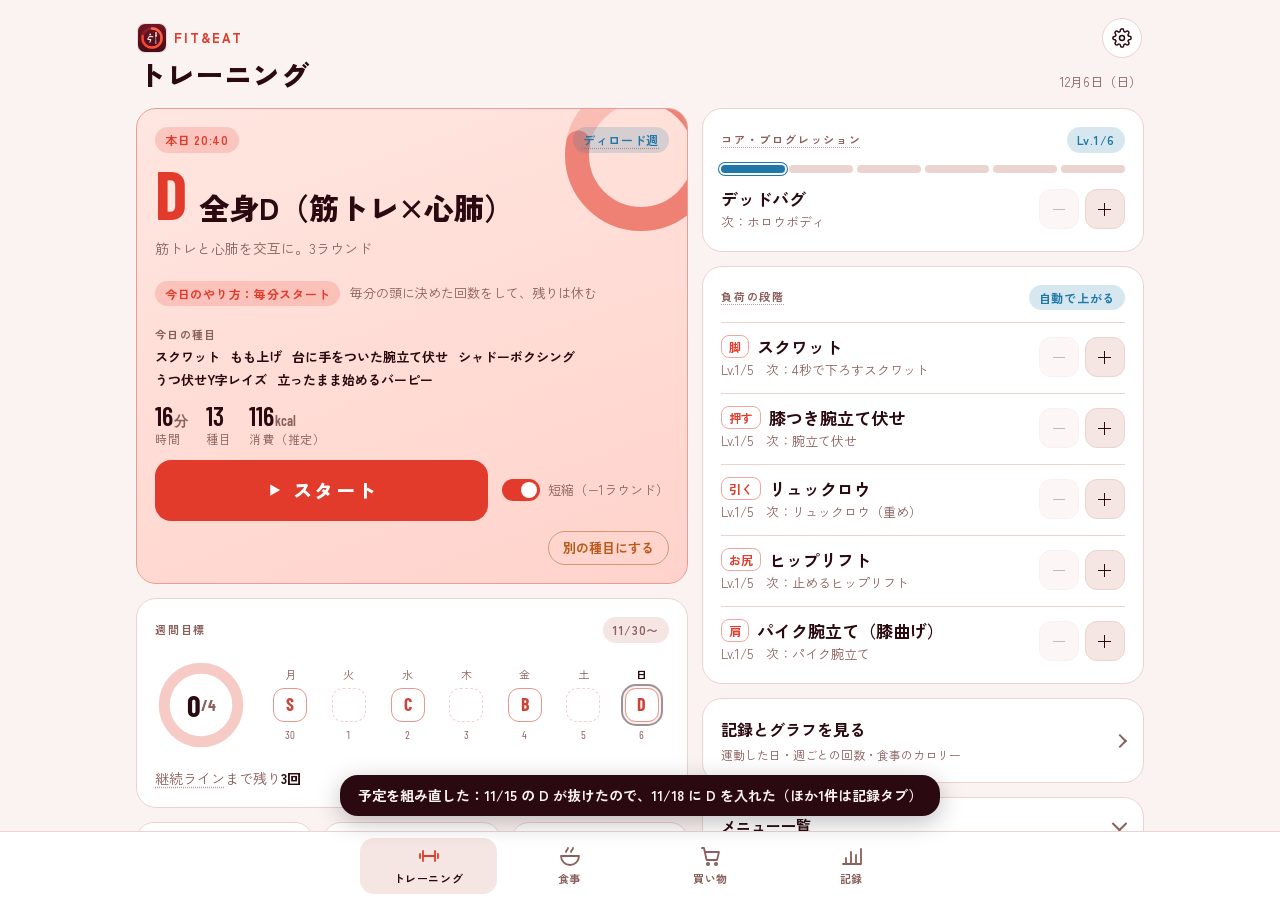
==== commit 5de3303d: "ながら宅トレ（運動タイマー）を更新 Co-Authored-By: Claude Opus 5.5 <noreply@anthropic.com>" ====
--- a/training/index.html
+++ b/training/index.html
@@ -513,6 +513,12 @@
 
 /* ── 記録 ── */
 .lg-top{display:flex;flex-direction:column;gap:8px}
+.made .madebar{display:flex;align-items:center;gap:12px;margin-top:8px;flex-wrap:wrap}
+.made .stepper{display:flex;align-items:center;gap:8px}
+.made .stepper b{font-family:var(--f-num);font-size:24px;min-width:1.2em;text-align:center}
+.made .stepper span{font-size:13px;color:var(--muted)}
+.made .go{flex:1;min-width:140px}
+.cookb.done{color:var(--go)}
 .hero .way{display:flex;flex-wrap:wrap;align-items:center;gap:6px 10px;margin:10px 0 0;font-size:13px;color:var(--muted)}
 .hero .todayex{display:flex;flex-wrap:wrap;align-items:baseline;gap:4px 10px;margin:8px 0 0;font-size:13px;line-height:1.5}
 .hero .todayex span{font-size:11px;font-weight:700;letter-spacing:.12em;color:var(--muted);width:100%}
@@ -741,7 +747,7 @@
 <div class="confetti" id="confetti" aria-hidden="true"></div>
 
 <script>
-const 運動 = {"準備": [{"名前": "足踏み", "秒": 60, "動き": "march", "合図": "腕振りを徐々に大きく"}, {"名前": "肩回し", "秒": 40, "動き": "armcircle", "合図": "前20秒・後ろ20秒"}, {"名前": "股関節回し", "秒": 40, "動き": "hipcircle", "合図": "腰に手を当てて大きく回旋"}, {"名前": "ゆっくりスクワット", "秒": 40, "動き": "squat", "合図": "浅め・ゆっくり"}], "伸ばす": [{"名前": "太もも前を伸ばす", "秒": 40, "動き": "stretchq", "合図": "片脚20秒ずつ・壁で支える"}, {"名前": "もも裏を伸ばす", "秒": 40, "動き": "stretchh", "合図": "背中を丸めず前傾"}, {"名前": "ゆっくり呼吸", "秒": 40, "動き": "rest", "合図": "4秒吸う・6秒吐く"}], "体幹の段階": [{"名前": "デッドバグ", "秒": 40, "動き": "deadbug", "合図": "仰向けで、反対の手足をゆっくり伸ばす。腰は床につけたまま"}, {"名前": "ホロウボディ", "秒": 30, "動き": "hollow", "合図": "手足を浮かせて止まる。腰を床に押しつける"}, {"名前": "レッグレイズ", "秒": 40, "動き": "legraise", "合図": "脚を伸ばしたまま上げ下げ。下ろすときは3秒"}, {"名前": "ドラゴンフラッグ（膝曲げで下ろす）", "秒": 40, "動き": "dragon", "合図": "ソファの脚をつかみ、5秒かけて下ろす"}, {"名前": "ドラゴンフラッグ（脚を伸ばして下ろす）", "秒": 40, "動き": "dragon", "合図": "5秒かけて下ろす。腰が反ったらやめる"}, {"名前": "ドラゴンフラッグ", "秒": 40, "動き": "dragon", "合図": "上げて、5秒かけて下ろす"}], "メニュー": [{"記号": "A", "名前": "全身A（脚・押す・引く）", "ひとこと": "脚・胸・背中・お尻を交互に、3ラウンド", "流れ": [{"準備": true}, {"回す": 3, "中": [{"枠": "脚", "名前": "スクワット", "秒": 45, "動き": "squat", "合図": "3秒で下ろし、速く立つ（約10回）。あと2回で限界、の所まで"}, {"名前": "休み", "秒": 15, "動き": "rest", "合図": "呼吸を整える・給水"}, {"枠": "押す", "名前": "膝つき腕立て伏せ", "秒": 40, "動き": "pushup", "合図": "膝をついて、2秒で下ろし速く押す。あと2回で限界、の所まで"}, {"名前": "休み", "秒": 15, "動き": "rest", "合図": "呼吸を整える・給水"}, {"枠": "引く", "名前": "リュックロウ", "秒": 45, "動き": "row", "合図": "本を入れたリュック（約5kg）。前かがみで肘を後ろへ。あと2回で限界、の所まで"}, {"名前": "休み", "秒": 15, "動き": "rest", "合図": "呼吸を整える・給水"}, {"枠": "お尻", "名前": "ヒップリフト", "秒": 40, "動き": "bridge", "合図": "上で1秒止める。あと2回で限界、の所まで"}], "周の休み": 60}, {"体幹": 2}, {"伸ばす": true}], "分": 19, "MET": 5.0}, {"記号": "C", "名前": "心肺インターバル", "ひとこと": "4分きつく×4本（間は3分足踏みで休む）。ジャンプなし", "流れ": [{"準備": true}, {"回す": 4, "中": [{"名前": "もも上げ（ややきつく）", "秒": 60, "動き": "march", "合図": "会話できない強さ（4分のうち）"}, {"名前": "シャドーボクシング（ややきつく）", "秒": 60, "動き": "boxing", "合図": "左右交互・高速。会話できない強さ"}, {"名前": "もも上げ（ややきつく）", "秒": 60, "動き": "march", "合図": "会話できない強さ（4分のうち）"}, {"名前": "シャドーボクシング（ややきつく）", "秒": 60, "動き": "boxing", "合図": "左右交互・高速。会話できない強さ"}, {"名前": "足踏み（リカバリー）", "秒": 180, "動き": "march", "合図": "その場で軽く足踏み。給水してよい"}], "周の休み": 0}, {"名前": "ゆっくり呼吸", "秒": 60, "動き": "rest", "合図": "4秒吸う・6秒吐く"}], "分": 32, "MET": 7.0}, {"記号": "B", "名前": "全身B（引く・肩・脚）", "ひとこと": "背中・肩・脚と、速く立つ力。3ラウンド", "流れ": [{"準備": true}, {"回す": 3, "中": [{"枠": "引く", "名前": "リュックロウ", "秒": 45, "動き": "row", "合図": "本を入れたリュック（約5kg）。前かがみで肘を後ろへ。あと2回で限界、の所まで"}, {"名前": "休み", "秒": 15, "動き": "rest", "合図": "呼吸を整える・給水"}, {"枠": "肩", "名前": "パイク腕立て（膝曲げ）", "秒": 40, "動き": "pike", "合図": "お尻を高く、膝を曲げて。あと2回で限界、の所まで"}, {"名前": "休み", "秒": 15, "動き": "rest", "合図": "呼吸を整える・給水"}, {"枠": "脚", "名前": "スクワット", "秒": 45, "動き": "squat", "合図": "3秒で下ろし、速く立つ（約10回）。あと2回で限界、の所まで"}, {"名前": "休み", "秒": 15, "動き": "rest", "合図": "呼吸を整える・給水"}, {"名前": "速く立つスクワット", "秒": 30, "動き": "squatfast", "合図": "ゆっくり座って一気に立つ。5回"}, {"名前": "休み", "秒": 15, "動き": "rest", "合図": "呼吸を整える・給水"}, {"名前": "スーパーマン", "秒": 30, "動き": "superman", "合図": "うつ伏せで手足を浮かせ2秒止める"}], "周の休み": 60}, {"体幹": 2}, {"伸ばす": true}], "分": 21, "MET": 5.0}, {"記号": "D", "名前": "全身D（筋トレ×心肺）", "ひとこと": "筋トレと心肺を交互に。3ラウンド", "流れ": [{"準備": true}, {"回す": 3, "中": [{"枠": "脚", "名前": "スクワット", "秒": 40, "動き": "squat", "合図": "3秒で下ろし、速く立つ（約10回）。あと2回で限界、の所まで"}, {"名前": "休み", "秒": 20, "動き": "rest", "合図": "呼吸を整える・給水"}, {"名前": "マウンテンクライマー", "秒": 30, "動き": "climber", "合図": "ペースは任意"}, {"名前": "休み", "秒": 20, "動き": "rest", "合図": "呼吸を整える・給水"}, {"枠": "押す", "名前": "膝つき腕立て伏せ", "秒": 40, "動き": "pushup", "合図": "膝をついて、2秒で下ろし速く押す。あと2回で限界、の所まで"}, {"名前": "休み", "秒": 20, "動き": "rest", "合図": "呼吸を整える・給水"}, {"名前": "もも上げ", "秒": 30, "動き": "march", "合図": "腕も振る"}, {"名前": "休み", "秒": 20, "動き": "rest", "合図": "呼吸を整える・給水"}, {"枠": "引く", "名前": "リュックロウ", "秒": 40, "動き": "row", "合図": "本を入れたリュック（約5kg）。前かがみで肘を後ろへ。あと2回で限界、の所まで"}, {"名前": "休み", "秒": 20, "動き": "rest", "合図": "呼吸を整える・給水"}, {"名前": "立ったまま始めるバーピー", "秒": 30, "動き": "burpee", "合図": "ジャンプなし・腕立てなし"}], "周の休み": 60}, {"伸ばす": true}], "分": 22, "MET": 6.5}, {"記号": "S", "名前": "クイック", "ひとこと": "忙しい日の短縮版。全身を2ラウンド", "流れ": [{"名前": "足踏み", "秒": 60, "動き": "march", "合図": "腕振りあり"}, {"回す": 2, "中": [{"枠": "脚", "名前": "スクワット", "秒": 40, "動き": "squat", "合図": "3秒で下ろし、速く立つ（約10回）。あと2回で限界、の所まで"}, {"名前": "休み", "秒": 15, "動き": "rest", "合図": "呼吸を整える・給水"}, {"枠": "押す", "名前": "膝つき腕立て伏せ", "秒": 40, "動き": "pushup", "合図": "膝をついて、2秒で下ろし速く押す。あと2回で限界、の所まで"}, {"名前": "休み", "秒": 15, "動き": "rest", "合図": "呼吸を整える・給水"}, {"枠": "引く", "名前": "リュックロウ", "秒": 40, "動き": "row", "合図": "本を入れたリュック（約5kg）。前かがみで肘を後ろへ。あと2回で限界、の所まで"}, {"名前": "休み", "秒": 15, "動き": "rest", "合図": "呼吸を整える・給水"}, {"枠": "お尻", "名前": "ヒップリフト", "秒": 40, "動き": "bridge", "合図": "上で1秒止める。あと2回で限界、の所まで"}], "周の休み": 45}, {"名前": "太もも前を伸ばす", "秒": 40, "動き": "stretchq", "合図": "片脚20秒ずつ"}, {"名前": "ゆっくり呼吸", "秒": 40, "動き": "rest", "合図": "4秒吸う・6秒吐く"}], "分": 10, "MET": 4.5}], "いまの段": 1, "終わったら": "たんぱく質20〜30gを補給", "順番": ["A", "C", "B", "D"], "すきま": "S", "体重": 64, "週の回数": 4, "栄養": {"身長": 158, "年齢": 46, "性別": "男", "活動係数": 1.35, "減らす": 350, "下限": 1500, "たんぱく質_体重あたり": 1.9, "脂質の割合": 0.25, "配分": {"朝": 0.3, "昼": 0.35, "夕": 0.35}, "外食の見込み": {"朝": 450, "昼": 750, "夕": 800}, "間食": false}, "段階": {"脚": [{"名前": "スクワット", "動き": "squat", "合図": "3秒で下ろし、速く立つ（約10回）。あと2回で限界、の所まで", "仲間": [{"名前": "ワイドスクワット", "動き": "squat", "合図": "足を肩幅の1.5倍・つま先を外へ。3秒で下ろし速く立つ。あと2回で限界、の所まで"}, {"名前": "リバースランジ", "動き": "lunge", "合図": "片足を後ろへ引いて沈め、前の足で押して戻る。左右交互。あと2回で限界、の所まで"}]}, {"名前": "4秒で下ろすスクワット", "動き": "squat4", "合図": "4秒で下ろし、速く立つ（約9回）。あと2回で限界、の所まで", "仲間": [{"名前": "下で2秒止めるスクワット", "動き": "squat2", "合図": "3秒で下ろし、いちばん下で2秒止めてから速く立つ。あと2回で限界、の所まで"}, {"名前": "4秒で下ろすワイドスクワット", "動き": "squat4", "合図": "足を広く・つま先を外へ。4秒で下ろし速く立つ。あと2回で限界、の所まで"}]}, {"名前": "スプリットスクワット", "動き": "lunge", "合図": "前後に足を開いて真下に沈む。左右交互に。あと2回で限界、の所まで", "仲間": [{"名前": "4秒で沈めるリバースランジ", "動き": "lunge4", "合図": "後ろへ引いて4秒で沈め、速く戻る。左右交互。あと2回で限界、の所まで"}, {"名前": "ジャンプスクワット", "動き": "jumpsquat", "合図": "しゃがんで真上に跳び、ひざを曲げて静かに着地。8〜10回"}]}, {"名前": "ブルガリアンスクワット", "動き": "lunge", "合図": "後ろ足をソファにのせて沈む。左右交互に。あと2回で限界、の所まで", "仲間": [{"名前": "ジャンプランジ", "動き": "jumplunge", "合図": "前後に開いて沈み、跳んで空中で足を入れ替える。左右5回ずつ"}, {"名前": "下で2秒止めるスプリットスクワット", "動き": "lunge2", "合図": "前後に開いて沈め、下で2秒止める。左右とも。あと2回で限界、の所まで"}]}, {"名前": "4秒で下ろすブルガリアンスクワット", "動き": "lunge4", "合図": "後ろ足をソファに。4秒で沈む。あと2回で限界、の所まで", "仲間": [{"名前": "下で止めるブルガリアンスクワット", "動き": "lunge2", "合図": "後ろの足を台に。沈めて2秒止める。左右とも。あと2回で限界、の所まで"}, {"名前": "深いジャンプランジ", "動き": "jumplunge", "合図": "深く沈んでから跳び、空中で足を入れ替える。左右6回ずつ"}]}], "押す": [{"名前": "膝つき腕立て伏せ", "動き": "pushup", "合図": "膝をついて、2秒で下ろし速く押す。あと2回で限界、の所まで", "仲間": [{"名前": "台に手をついた腕立て伏せ", "動き": "incline", "合図": "椅子や机に手をつき、体をまっすぐ。2秒で下ろし速く押す。あと2回で限界、の所まで"}, {"名前": "膝つきワイド腕立て伏せ", "動き": "pushup", "合図": "膝をつき、手を肩幅より広く。2秒で下ろし速く押す。あと2回で限界、の所まで"}]}, {"名前": "腕立て伏せ", "動き": "pushup", "合図": "頭からかかとまで一直線。あと2回で限界、の所まで", "仲間": [{"名前": "膝つきダイヤモンド腕立て伏せ", "動き": "pushup", "合図": "膝をつき、両手の指でひし形を作って胸の下に。あと2回で限界、の所まで"}, {"名前": "台に手をついて4秒で下ろす腕立て伏せ", "動き": "incline4", "合図": "椅子や机に手をつき、4秒で下ろし速く押す。あと2回で限界、の所まで"}]}, {"名前": "4秒で下ろす腕立て伏せ", "動き": "pushup4", "合図": "4秒で下ろし、速く押す。あと2回で限界、の所まで", "仲間": [{"名前": "ダイヤモンド腕立て伏せ", "動き": "pushup", "合図": "両手でひし形を作って胸の下に。肘は体の横を通す。あと2回で限界、の所まで"}, {"名前": "下で2秒止める腕立て伏せ", "動き": "pushup2", "合図": "2秒で下ろし、胸が床すれすれで2秒止める。あと2回で限界、の所まで"}]}, {"名前": "足を台にのせた腕立て伏せ", "動き": "pushup", "合図": "足をソファにのせる。あと2回で限界、の所まで", "仲間": [{"名前": "足を台にのせたワイド腕立て伏せ", "動き": "pushup", "合図": "足を椅子に、手を肩幅より広く。あと2回で限界、の所まで"}, {"名前": "4秒で下ろすダイヤモンド腕立て伏せ", "動き": "pushup4", "合図": "両手でひし形。4秒で下ろし速く押す。あと2回で限界、の所まで"}]}, {"名前": "足を台にのせて4秒で下ろす腕立て伏せ", "動き": "pushup4", "合図": "足をソファに。4秒で下ろす。あと2回で限界、の所まで", "仲間": [{"名前": "足を台にのせて下で止める腕立て伏せ", "動き": "pushup2", "合図": "足を椅子に。下で2秒止めてから押す。あと2回で限界、の所まで"}, {"名前": "足を台にのせたダイヤモンド腕立て伏せ", "動き": "pushup", "合図": "足を椅子に、手はひし形。あと2回で限界、の所まで"}]}], "引く": [{"名前": "リュックロウ", "動き": "row", "合図": "本を入れたリュック（約5kg）。前かがみで肘を後ろへ。あと2回で限界、の所まで", "仲間": [{"名前": "スーパーマン", "動き": "superman", "合図": "うつ伏せで手足を同時に上げ、2秒止めて下ろす。10回"}, {"名前": "うつ伏せY字レイズ", "動き": "yraise", "合図": "うつ伏せで腕をY字に伸ばし、肩甲骨を寄せて腕を上げる。12回"}]}, {"名前": "リュックロウ（重め）", "動き": "row", "合図": "本を足して約8kg。あと2回で限界、の所まで", "仲間": [{"名前": "交互リュックロウ", "動き": "row", "合図": "リュックを片手ずつ交互に引く。前かがみで肘を後ろへ。あと2回で限界、の所まで"}, {"名前": "上で2秒止めるY字レイズ", "動き": "yraise2", "合図": "うつ伏せで腕をY字に上げ、上で2秒止める。10回"}]}, {"名前": "止めるリュックロウ", "動き": "row2", "合図": "引いた所で2秒止める。あと2回で限界、の所まで", "仲間": [{"名前": "4秒で戻すリュックロウ", "動き": "row4", "合図": "速く引いて、4秒かけて戻す。あと2回で限界、の所まで"}, {"名前": "3秒止めるスーパーマン", "動き": "superman", "合図": "手足を上げて3秒止める。肩甲骨を寄せる。10回"}]}, {"名前": "片手リュックロウ", "動き": "row", "合図": "片手で。左右を半分ずつ。あと2回で限界、の所まで", "仲間": [{"名前": "片手で4秒戻すリュックロウ", "動き": "row4", "合図": "片手を椅子について、速く引いて4秒で戻す。左右とも。あと2回で限界、の所まで"}, {"名前": "止めるリュックロウ（重め）", "動き": "row2", "合図": "リュックを重めに。上で2秒止める。あと2回で限界、の所まで"}]}, {"名前": "片手で止めるリュックロウ", "動き": "row2", "合図": "片手で、引いた所で2秒止める。左右を半分ずつ。あと2回で限界、の所まで", "仲間": [{"名前": "片手で4秒戻すリュックロウ（重め）", "動き": "row4", "合図": "片手でリュックを重めに。速く引いて4秒で戻す。左右とも。あと2回で限界、の所まで"}, {"名前": "片手リュックロウ（重め）", "動き": "row", "合図": "片手でリュックを重めに。左右とも。あと2回で限界、の所まで"}]}], "お尻": [{"名前": "ヒップリフト", "動き": "bridge", "合図": "上で1秒止める。あと2回で限界、の所まで", "仲間": [{"名前": "ドンキーキック", "動き": "kickback", "合図": "四つんばいで、ひざを曲げたまま足裏を天井へ押し上げる。左右とも。あと2回で限界、の所まで"}, {"名前": "足踏みヒップリフト", "動き": "bridgemarch", "合図": "お尻を上げたまま、左右の足を交互に少し浮かせる。腰を落とさない。左右10回ずつ"}]}, {"名前": "止めるヒップリフト", "動き": "bridge2", "合図": "上で3秒止める。あと2回で限界、の所まで", "仲間": [{"名前": "上で止めるドンキーキック", "動き": "kickback2", "合図": "四つんばいで足裏を天井へ。上で2秒止める。左右とも。あと2回で限界、の所まで"}, {"名前": "足を開いたヒップリフト", "動き": "bridge2", "合図": "足を肩幅より広く。上で2秒止める。あと2回で限界、の所まで"}]}, {"名前": "片脚ヒップリフト", "動き": "bridge", "合図": "片脚を伸ばして浮かせる。左右を半分ずつ。あと2回で限界、の所まで", "仲間": [{"名前": "足を台にのせたヒップリフト", "動き": "bridge", "合図": "かかとを椅子にのせて、お尻を上げる。あと2回で限界、の所まで"}, {"名前": "止める足踏みヒップリフト", "動き": "bridgemarch", "合図": "お尻を上げたまま、片足ずつ2秒浮かせる。左右8回ずつ"}]}, {"名前": "片足ルーマニアンデッドリフト", "動き": "rdl", "合図": "リュックを持ち、片足で前に倒す。左右を半分ずつ。あと2回で限界、の所まで", "仲間": [{"名前": "上で3秒止める片脚ヒップリフト", "動き": "bridge2", "合図": "片脚で上げ、上で3秒止める。左右とも。あと2回で限界、の所まで"}, {"名前": "足を台にのせた片脚ヒップリフト", "動き": "bridge", "合図": "片足のかかとを椅子に。左右とも。あと2回で限界、の所まで"}]}, {"名前": "片足ルーマニアンデッドリフト（重め）", "動き": "rdl", "合図": "リュックに本を足す。左右を半分ずつ。あと2回で限界、の所まで", "仲間": [{"名前": "4秒で倒す片足ルーマニアンデッドリフト", "動き": "rdl4", "合図": "片足立ちで4秒かけて体を倒し、速く起こす。左右とも。あと2回で限界、の所まで"}, {"名前": "足を台にのせて止める片脚ヒップリフト", "動き": "bridge2", "合図": "片足を椅子に。上で3秒止める。左右とも。あと2回で限界、の所まで"}]}], "肩": [{"名前": "パイク腕立て（膝曲げ）", "動き": "pike", "合図": "お尻を高く、膝を曲げて。あと2回で限界、の所まで", "仲間": [{"名前": "リュックショルダープレス", "動き": "press", "合図": "リュックを胸の前に抱え、頭の上へ押し上げる。あと2回で限界、の所まで"}, {"名前": "プランクショルダータップ", "動き": "shtap", "合図": "腕立ての姿勢で、片手ずつ反対の肩に触れる。腰を揺らさない。左右10回ずつ"}]}, {"名前": "パイク腕立て", "動き": "pike", "合図": "お尻を高く上げた腕立て。あと2回で限界、の所まで", "仲間": [{"名前": "リュックショルダープレス（重め）", "動き": "press", "合図": "リュックを重めに。頭の上へ押し上げる。あと2回で限界、の所まで"}, {"名前": "下で2秒止めるパイク腕立て", "動き": "pike2", "合図": "お尻を高く。頭が床すれすれで2秒止める。あと2回で限界、の所まで"}]}, {"名前": "4秒で下ろすパイク腕立て", "動き": "pike4", "合図": "4秒で下ろし、速く押す。あと2回で限界、の所まで", "仲間": [{"名前": "4秒で下ろすリュックプレス", "動き": "press4", "合図": "速く押し上げて、4秒かけて下ろす。あと2回で限界、の所まで"}, {"名前": "速いショルダータップ", "動き": "shtap", "合図": "腕立ての姿勢で、速く交互に肩に触れる。腰を揺らさない。30秒"}]}, {"名前": "足を台にのせたパイク腕立て", "動き": "pike", "合図": "足をソファにのせる。あと2回で限界、の所まで", "仲間": [{"名前": "片手リュックショルダープレス", "動き": "press", "合図": "リュックの片側の肩ひもを持ち、片手で押し上げる。左右とも。あと2回で限界、の所まで"}, {"名前": "下で2秒止めるパイク腕立て（足を台に）", "動き": "pike2", "合図": "足を椅子に。頭が床すれすれで2秒止める。あと2回で限界、の所まで"}]}, {"名前": "足を台にのせて4秒で下ろすパイク腕立て", "動き": "pike4", "合図": "足をソファに。4秒で下ろす。あと2回で限界、の所まで", "仲間": [{"名前": "足を台にのせて下で止めるパイク腕立て", "動き": "pike2", "合図": "足を椅子に。下で2秒止めてから押す。あと2回で限界、の所まで"}, {"名前": "片手で4秒で下ろすリュックプレス", "動き": "press4", "合図": "片手で押し上げ、4秒で下ろす。左右とも。あと2回で限界、の所まで"}]}]}, "有酸素の仲間": [{"名前": "もも上げ", "動き": "march", "合図": "腕も振る"}, {"名前": "シャドーボクシング", "動き": "boxing", "合図": "左右交互・高速"}, {"名前": "マウンテンクライマー", "動き": "climber", "合図": "腕立ての姿勢で、ひざを胸へ交互に"}, {"名前": "ジャンピングジャック", "動き": "jack", "合図": "跳んで足を開き、手を頭の上へ。着地は静かに"}, {"名前": "スケーター", "動き": "skater", "合図": "横へ跳んで片足で着地。反対へ跳び返す"}, {"名前": "バーピー", "動き": "burpee", "合図": "しゃがむ・足を引く・戻す・立つ。自分のペースで"}], "やり方": {"A": ["サーキット", "はしご", "タバタ", "毎分スタート"], "B": ["はしご", "サーキット", "毎分スタート", "タバタ"], "D": ["タバタ", "毎分スタート", "サーキット", "はしご"], "S": ["サーキット", "タバタ", "はしご"]}, "レシピ": [{"id": "y01", "名前": "コンビニ高たんぱくセット", "区分": "夕", "忙しさ": 1, "分": 3, "味": "和", "傾向": "さっぱり", "主": "鶏", "たんぱく質": 41, "kcal": 330, "材料": [["サラダチキン", 1, "パック", "コンビニ"], ["ゆで卵", 1, "個", "コンビニ"], ["豆腐バー", 1, "本", "コンビニ"], ["カット野菜", 1, "袋", "コンビニ"]], "作り方": ["サラダチキンを食べやすく裂く", "カット野菜にのせ、ゆで卵と豆腐バーを添える", "ドレッシングは半分だけかける"], "コツ": "帰りが遅い日の切り札。ドレッシングはノンオイルか半量に", "主食込み": false, "作り置き": false, "おすすめ副菜": "h06", "野菜": 100, "分類": "主菜"}, {"id": "y02", "名前": "サバ缶の玉ねぎポン酢＋冷やっこ", "区分": "夕", "忙しさ": 1, "分": 3, "味": "和", "傾向": "さっぱり", "主": "魚", "たんぱく質": 38, "kcal": 420, "材料": [["サバ缶（水煮）", 1, "缶", "乾物缶"], ["玉ねぎ", 0.25, "個", "野菜"], ["絹豆腐", 0.5, "丁", "卵豆乳"], ["ポン酢", 0, "", "調味料", "大さじ1"]], "作り方": ["玉ねぎを薄切りにする（辛ければ水にさらす）", "サバ缶を汁ごと器に出し、玉ねぎをのせてポン酢をかける", "豆腐を添える"], "コツ": "缶の汁にもたんぱく質と DHA。捨てずに使う", "主食込み": false, "作り置き": false, "おすすめ副菜": "h02", "野菜": 50, "分類": "主菜"}, {"id": "y03", "名前": "まぐろ赤身の漬け丼", "区分": "夕", "忙しさ": 1, "分": 5, "味": "和", "傾向": "さっぱり", "主": "魚", "たんぱく質": 32, "kcal": 480, "材料": [["まぐろ赤身（刺身）", 120, "g", "肉魚"], ["卵黄", 1, "個", "卵豆乳"], ["刻みのり", 0, "", "乾物缶", "ひとつまみ"], ["しょうゆ", 0, "", "調味料", "大さじ1"], ["みりん", 0, "", "調味料", "小さじ1"]], "作り方": ["しょうゆ大さじ1・みりん小さじ1を混ぜ、まぐろを3分漬ける", "ご飯150gにのせ、卵黄とのりをのせる"], "コツ": "ご飯込み。赤身は脂が少なく高たんぱく", "主食込み": true, "作り置き": false, "おすすめ副菜": "h07", "野菜": 0, "分類": "一品で満足"}, {"id": "y04", "名前": "サラダチキンの豆腐ごま塩だれ", "区分": "夕", "忙しさ": 1, "分": 3, "味": "和", "傾向": "あっさり", "主": "鶏", "たんぱく質": 33, "kcal": 300, "材料": [["サラダチキン", 1, "パック", "コンビニ"], ["絹豆腐", 0.5, "丁", "卵豆乳"], ["長ねぎ", 0.25, "本", "野菜"], ["ごま油", 0, "", "調味料", "小さじ1"], ["塩", 0, "", "調味料", "ひとつまみ（指3本でつまむ・約0.5g）"]], "作り方": ["ねぎを刻み、ごま油小さじ1・塩少しと混ぜる", "豆腐とサラダチキンを切って並べ、たれをかける"], "コツ": "", "主食込み": false, "作り置き": false, "おすすめ副菜": "h07", "野菜": 25, "分類": "主菜"}, {"id": "y05", "名前": "鶏むねのレンジ蒸し ねぎポン酢", "区分": "夕", "忙しさ": 2, "分": 10, "味": "和", "傾向": "さっぱり", "主": "鶏", "たんぱく質": 36, "kcal": 230, "材料": [["鶏むね肉", 150, "g", "肉魚"], ["長ねぎ", 0.5, "本", "野菜"], ["冷凍ブロッコリー", 80, "g", "冷凍"], ["酒", 0, "", "調味料", "大さじ1"], ["ポン酢", 0, "", "調味料", "大さじ1"]], "作り方": ["鶏むねにフォークで穴をあけ、酒大さじ1・塩少しをもみ込む", "耐熱皿にのせ、ふんわりラップで600W 3分→裏返して2分", "そのまま3分置いて余熱で火を通す", "ブロッコリーは別にレンジ1分半。切った鶏にねぎとポン酢をかける"], "コツ": "加熱しすぎるとパサつく。余熱で仕上げる", "主食込み": false, "作り置き": false, "おすすめ副菜": "h06", "野菜": 130, "分類": "主菜"}, {"id": "y06", "名前": "豚こまともやしのレンジ蒸し＋納豆", "区分": "夕", "忙しさ": 2, "分": 10, "味": "和", "傾向": "さっぱり", "主": "豚", "たんぱく質": 31, "kcal": 380, "材料": [["豚こま（赤身）", 120, "g", "肉魚"], ["もやし", 1, "袋", "野菜"], ["納豆", 1, "パック", "卵豆乳"], ["ポン酢", 0, "", "調味料", "大さじ1"], ["酒", 0, "", "調味料", "大さじ1"]], "作り方": ["耐熱皿にもやしを敷き、豚こまを広げてのせる", "酒少しをふり、ラップで600W 4分", "ポン酢をかけ、納豆を添える"], "コツ": "", "主食込み": false, "作り置き": false, "おすすめ副菜": "h04", "野菜": 200, "分類": "主菜"}, {"id": "y07", "名前": "鮭のレンジちゃんちゃん蒸し", "区分": "夕", "忙しさ": 2, "分": 10, "味": "和", "傾向": "甘辛", "主": "魚", "たんぱく質": 27, "kcal": 300, "材料": [["生鮭（冷凍可）", 1, "切れ", "肉魚"], ["キャベツ", 2, "枚", "野菜"], ["きのこ", 0.5, "パック", "野菜"], ["味噌", 0, "", "調味料", "大さじ1"], ["みりん", 0, "", "調味料", "大さじ1"]], "作り方": ["味噌大さじ1・みりん大さじ1を混ぜる", "耐熱皿にざく切りキャベツときのこ、鮭をのせ、味噌だれをかける", "ラップで600W 5分"], "コツ": "冷凍鮭はそのままでOK（1分長く）", "主食込み": false, "作り置き": false, "おすすめ副菜": "h05", "野菜": 150, "分類": "主菜"}, {"id": "y08", "名前": "レンジ棒棒鶏", "区分": "夕", "忙しさ": 2, "分": 10, "味": "中", "傾向": "こってり", "主": "鶏", "たんぱく質": 37, "kcal": 330, "材料": [["鶏むね肉", 150, "g", "肉魚"], ["きゅうり", 1, "本", "野菜"], ["練りごま", 0, "", "調味料", "大さじ1"], ["しょうゆ", 0, "", "調味料", "小さじ2"], ["酢", 0, "", "調味料", "小さじ2"], ["砂糖", 0, "", "調味料", "小さじ1/2"]], "作り方": ["鶏むねをレンジ蒸しにする（鶏むねのレンジ蒸しと同じ）", "きゅうりを千切り", "練りごま大さじ1・しょうゆ・酢各小さじ2・砂糖少しを混ぜ、裂いた鶏にかける"], "コツ": "", "主食込み": false, "作り置き": false, "おすすめ副菜": "h08", "野菜": 100, "分類": "主菜"}, {"id": "y09", "名前": "レンジ麻婆豆腐", "区分": "夕", "忙しさ": 2, "分": 10, "味": "中", "傾向": "ピリ辛", "主": "豆", "たんぱく質": 32, "kcal": 420, "材料": [["豚ひき肉（赤身）", 80, "g", "肉魚"], ["木綿豆腐", 1, "丁", "卵豆乳"], ["長ねぎ", 0.25, "本", "野菜"], ["豆板醤", 0, "", "調味料", "小さじ1"], ["鶏がらスープの素", 0, "", "調味料", "小さじ1"], ["しょうゆ", 0, "", "調味料", "大さじ1"], ["片栗粉", 0, "", "調味料", "小さじ1"]], "作り方": ["耐熱ボウルにひき肉・豆板醤小さじ1・しょうゆ大さじ1・鶏がら小さじ1・水大さじ4・片栗粉小さじ1を混ぜる", "ラップで600W 2分→混ぜる", "さいの目の豆腐を入れて2分半。ねぎをのせる"], "コツ": "木綿豆腐のほうがたんぱく質が多い", "主食込み": false, "作り置き": false, "おすすめ副菜": "h09", "野菜": 25, "分類": "主菜"}, {"id": "y10", "名前": "たらと豆腐のレンジ酒蒸し", "区分": "夕", "忙しさ": 2, "分": 10, "味": "和", "傾向": "あっさり", "主": "魚", "たんぱく質": 28, "kcal": 230, "材料": [["たら（切り身）", 1, "切れ", "肉魚"], ["絹豆腐", 0.5, "丁", "卵豆乳"], ["長ねぎ", 0.25, "本", "野菜"], ["酒", 0, "", "調味料", "大さじ1"], ["ポン酢", 0, "", "調味料", "大さじ1"]], "作り方": ["耐熱皿に豆腐とたらをのせ、酒大さじ1をふる", "ねぎをのせ、ラップで600W 4分", "ポン酢をかける"], "コツ": "脂が少ないので、運動のあとでも重くない", "主食込み": false, "作り置き": false, "おすすめ副菜": "h02", "野菜": 25, "分類": "主菜"}, {"id": "y11", "名前": "鶏むねとブロッコリーのチーズ蒸し", "区分": "夕", "忙しさ": 2, "分": 10, "味": "洋", "傾向": "こってり", "主": "鶏", "たんぱく質": 40, "kcal": 360, "材料": [["鶏むね肉", 150, "g", "肉魚"], ["冷凍ブロッコリー", 100, "g", "冷凍"], ["ピザ用チーズ", 20, "g", "卵豆乳"], ["塩こしょう", 0, "", "調味料", "3〜4振り"]], "作り方": ["鶏むねをそぎ切りにし、塩こしょう", "耐熱皿にブロッコリーと並べ、チーズをのせる", "ラップで600W 4分→ラップを外して1分"], "コツ": "", "主食込み": false, "作り置き": false, "おすすめ副菜": "h05", "野菜": 100, "分類": "主菜"}, {"id": "y12", "名前": "えびと卵のレンジ中華炒め", "区分": "夕", "忙しさ": 2, "分": 10, "味": "中", "傾向": "あっさり", "主": "魚", "たんぱく質": 31, "kcal": 300, "材料": [["冷凍むきえび", 100, "g", "冷凍"], ["卵", 2, "個", "卵豆乳"], ["長ねぎ", 0.25, "本", "野菜"], ["鶏がらスープの素", 0, "", "調味料", "小さじ1"]], "作り方": ["えびを流水で解凍", "耐熱ボウルに卵・鶏がら小さじ1/2・水大さじ2を溶き、えびとねぎを入れる", "ラップで600W 1分半→混ぜて1分"], "コツ": "", "主食込み": false, "作り置き": false, "おすすめ副菜": "h02", "野菜": 25, "分類": "主菜"}, {"id": "y13", "名前": "豚のしょうが焼き＋千切りキャベツ", "区分": "夕", "忙しさ": 3, "分": 15, "味": "和", "傾向": "甘辛", "主": "豚", "たんぱく質": 30, "kcal": 420, "材料": [["豚こま（赤身）", 150, "g", "肉魚"], ["キャベツ", 2, "枚", "野菜"], ["玉ねぎ", 0.25, "個", "野菜"], ["しょうが（チューブ）", 0, "", "調味料", "2cm"], ["しょうゆ", 0, "", "調味料", "大さじ1"], ["みりん", 0, "", "調味料", "大さじ1"]], "作り方": ["しょうゆ・みりん各大さじ1、しょうが2cmを混ぜる", "フライパンで薄切り玉ねぎと豚こまを炒める", "色が変わったらたれを入れて絡める", "千切りキャベツに盛る"], "コツ": "", "主食込み": false, "作り置き": false, "おすすめ副菜": "h06", "野菜": 150, "分類": "主菜"}, {"id": "y14", "名前": "鶏むねの塩レモン炒め", "区分": "夕", "忙しさ": 3, "分": 15, "味": "洋", "傾向": "さっぱり", "主": "鶏", "たんぱく質": 36, "kcal": 300, "材料": [["鶏むね肉", 150, "g", "肉魚"], ["冷凍ブロッコリー", 80, "g", "冷凍"], ["レモン汁", 0, "", "調味料", "大さじ1"], ["にんにく（チューブ）", 0, "", "調味料", "チューブ1cm"], ["片栗粉", 0, "", "調味料", "小さじ1"]], "作り方": ["鶏むねをそぎ切りにし、片栗粉を薄くまぶす", "オリーブ油小さじ1で両面を焼く", "ブロッコリーを加え、にんにく少し・塩・レモン汁大さじ1で味付け"], "コツ": "片栗粉をまぶすと、むね肉でもしっとり", "主食込み": false, "作り置き": false, "おすすめ副菜": "h07", "野菜": 80, "分類": "主菜"}, {"id": "y15", "名前": "牛こまとピーマンのオイスター炒め", "区分": "夕", "忙しさ": 3, "分": 15, "味": "中", "傾向": "甘辛", "主": "牛", "たんぱく質": 26, "kcal": 400, "材料": [["牛こま", 120, "g", "肉魚"], ["ピーマン", 3, "個", "野菜"], ["オイスターソース", 0, "", "調味料", "大さじ1"], ["しょうゆ", 0, "", "調味料", "小さじ1"]], "作り方": ["ピーマンを細切り", "牛こまを炒め、色が変わったらピーマンを加える", "オイスターソース大さじ1・しょうゆ小さじ1で絡める"], "コツ": "牛肉は鉄と亜鉛も多い。疲れやすい時期に", "主食込み": false, "作り置き": false, "おすすめ副菜": "h05", "野菜": 105, "分類": "主菜"}, {"id": "y16", "名前": "サバ缶のトマト煮＋目玉焼き", "区分": "夕", "忙しさ": 3, "分": 15, "味": "洋", "傾向": "こってり", "主": "魚", "たんぱく質": 36, "kcal": 480, "材料": [["サバ缶（水煮）", 1, "缶", "乾物缶"], ["トマト缶", 0.5, "缶", "乾物缶"], ["玉ねぎ", 0.5, "個", "野菜"], ["卵", 1, "個", "卵豆乳"], ["コンソメ", 0, "", "調味料", "小さじ1"]], "作り方": ["玉ねぎを薄切りにして炒める", "トマト缶・サバ缶（汁ごと）・コンソメ小さじ1を入れて5分煮る", "別に目玉焼きを焼いてのせる"], "コツ": "", "主食込み": false, "作り置き": false, "おすすめ副菜": "h08", "野菜": 100, "分類": "主菜"}, {"id": "y17", "名前": "鶏むねのタンドリー風", "区分": "夕", "忙しさ": 3, "分": 15, "味": "エスニック", "傾向": "ピリ辛", "主": "鶏", "たんぱく質": 38, "kcal": 320, "材料": [["鶏むね肉", 150, "g", "肉魚"], ["無糖ヨーグルト", 50, "g", "卵豆乳"], ["カレー粉", 0, "", "調味料", "小さじ1"], ["ケチャップ", 0, "", "調味料", "小さじ1"]], "作り方": ["ヨーグルト大さじ3・カレー粉小さじ1・ケチャップ小さじ1・塩少しを混ぜ、そぎ切りの鶏を5分漬ける", "フライパンで両面を焼き、ふたをして3分"], "コツ": "前の晩に漬けておくと、さらにやわらかい", "主食込み": false, "作り置き": false, "おすすめ副菜": "h07", "野菜": 0, "分類": "主菜"}, {"id": "y18", "名前": "豚キムチ炒め＋卵", "区分": "夕", "忙しさ": 3, "分": 15, "味": "韓", "傾向": "ピリ辛", "主": "豚", "たんぱく質": 34, "kcal": 450, "材料": [["豚こま（赤身）", 130, "g", "肉魚"], ["キムチ", 100, "g", "卵豆乳"], ["卵", 1, "個", "卵豆乳"], ["ニラか長ねぎ", 0.5, "束", "野菜"]], "作り方": ["豚こまを炒める", "キムチとニラ（ねぎ）を加えて炒める", "溶き卵を回し入れ、半熟で止める"], "コツ": "", "主食込み": false, "作り置き": false, "おすすめ副菜": "h07", "野菜": 50, "分類": "主菜"}, {"id": "y19", "名前": "鮭のムニエル＋ブロッコリーソテー", "区分": "夕", "忙しさ": 3, "分": 15, "味": "洋", "傾向": "あっさり", "主": "魚", "たんぱく質": 28, "kcal": 345, "材料": [["生鮭（冷凍可）", 1, "切れ", "肉魚"], ["冷凍ブロッコリー", 80, "g", "冷凍"], ["小麦粉", 0, "", "調味料", "小さじ1（薄くまぶす）"], ["バター", 0, "", "調味料", "5g"]], "作り方": ["鮭に塩こしょうと小麦粉を薄くまぶす", "バター5gで両面を焼く", "空いた所でブロッコリーを炒める"], "コツ": "", "主食込み": false, "作り置き": false, "おすすめ副菜": "h07", "野菜": 80, "分類": "主菜"}, {"id": "y20", "名前": "厚揚げと豚こまの甘辛炒め", "区分": "夕", "忙しさ": 3, "分": 15, "味": "和", "傾向": "甘辛", "主": "豆", "たんぱく質": 35, "kcal": 470, "材料": [["厚揚げ", 1, "枚", "卵豆乳"], ["豚こま（赤身）", 80, "g", "肉魚"], ["ピーマン", 2, "個", "野菜"], ["しょうゆ", 0, "", "調味料", "大さじ1"], ["みりん", 0, "", "調味料", "大さじ1"]], "作り方": ["厚揚げを一口大に切る", "豚こまと厚揚げを焼き色がつくまで炒め、ピーマンを加える", "しょうゆ・みりん各大さじ1で絡める"], "コツ": "", "主食込み": false, "作り置き": false, "おすすめ副菜": "h09", "野菜": 70, "分類": "主菜"}, {"id": "y21", "名前": "えびとブロッコリーのガーリック炒め", "区分": "夕", "忙しさ": 3, "分": 15, "味": "洋", "傾向": "こってり", "主": "魚", "たんぱく質": 24, "kcal": 260, "材料": [["冷凍むきえび", 120, "g", "冷凍"], ["冷凍ブロッコリー", 100, "g", "冷凍"], ["卵", 1, "個", "卵豆乳"], ["にんにく（チューブ）", 0, "", "調味料", "チューブ1cm"]], "作り方": ["えびを解凍して水気をふく", "オリーブ油小さじ1とにんにくで、えびとブロッコリーを炒める", "塩こしょう。炒り卵を加えて混ぜる"], "コツ": "", "主食込み": false, "作り置き": false, "おすすめ副菜": "h06", "野菜": 100, "分類": "主菜"}, {"id": "y22", "名前": "親子丼", "区分": "夕", "忙しさ": 3, "分": 15, "味": "和", "傾向": "甘辛", "主": "鶏", "たんぱく質": 40, "kcal": 620, "材料": [["鶏むね肉", 120, "g", "肉魚"], ["卵", 2, "個", "卵豆乳"], ["玉ねぎ", 0.5, "個", "野菜"], ["だし", 0, "", "調味料", "顆粒だし小さじ1/2"], ["しょうゆ", 0, "", "調味料", "大さじ1"], ["みりん", 0, "", "調味料", "大さじ1"]], "作り方": ["水100ml・だし小さじ1/2・しょうゆ・みりん各大さじ1を小さいフライパンで煮立てる", "薄切り玉ねぎと小さく切った鶏を入れ、ふたをして4分", "溶き卵を回し入れ、半熟でご飯150gにのせる"], "コツ": "ご飯込み。むね肉を小さめに切ると早く火が通る", "主食込み": true, "作り置き": false, "おすすめ副菜": "h04", "野菜": 100, "分類": "一品で満足"}, {"id": "y23", "名前": "鶏むねのから揚げ（揚げ焼き）", "区分": "夕", "忙しさ": 4, "分": 25, "味": "和", "傾向": "こってり", "主": "鶏", "たんぱく質": 36, "kcal": 420, "材料": [["鶏むね肉", 150, "g", "肉魚"], ["キャベツ", 2, "枚", "野菜"], ["片栗粉", 0, "", "調味料", "小さじ1"], ["しょうゆ", 0, "", "調味料", "大さじ1"], ["しょうが（チューブ）", 0, "", "調味料", "チューブ2cm"], ["油", 0, "", "調味料", "大さじ2"]], "作り方": ["一口大の鶏にしょうゆ大さじ1・しょうが・にんにく少しをもみ込み10分", "片栗粉をまぶす", "油大さじ2で、転がしながら6〜7分揚げ焼き", "千切りキャベツを添える"], "コツ": "揚げずに少ない油で。運動の前の日でも重すぎない", "主食込み": false, "作り置き": false, "おすすめ副菜": "h05", "野菜": 100, "分類": "主菜"}, {"id": "y24", "名前": "豚しゃぶサラダ ごまだれ", "区分": "夕", "忙しさ": 4, "分": 20, "味": "和", "傾向": "さっぱり", "主": "豚", "たんぱく質": 30, "kcal": 380, "材料": [["豚ロース しゃぶしゃぶ用", 130, "g", "肉魚"], ["レタスか水菜", 0.5, "袋", "野菜"], ["トマト", 1, "個", "野菜"], ["ごまだれ", 0, "", "調味料", "大さじ1"]], "作り方": ["湯を沸かし、火を止めてから豚肉を1枚ずつ入れる（80℃くらいでやわらかく）", "色が変わったら水気を切る", "野菜に盛り、ごまだれをかける"], "コツ": "", "主食込み": false, "作り置き": false, "おすすめ副菜": "h08", "野菜": 200, "分類": "主菜"}, {"id": "y25", "名前": "ガパオライス", "区分": "夕", "忙しさ": 4, "分": 20, "味": "エスニック", "傾向": "ピリ辛", "主": "鶏", "たんぱく質": 34, "kcal": 640, "材料": [["鶏ひき肉", 120, "g", "肉魚"], ["ピーマン", 2, "個", "野菜"], ["玉ねぎ", 0.25, "個", "野菜"], ["卵", 1, "個", "卵豆乳"], ["オイスターソース", 0, "", "調味料", "小さじ1"], ["ナンプラーかしょうゆ", 0, "", "調味料", "小さじ1"], ["砂糖", 0, "", "調味料", "小さじ1/2"]], "作り方": ["玉ねぎ・ピーマンを粗く刻む", "にんにくと鶏ひきを炒め、野菜を加える", "オイスター大さじ1・ナンプラー小さじ1・砂糖少しで味付け", "ご飯150gに盛り、目玉焼きをのせる"], "コツ": "ご飯込み。バジルがあれば最後に", "主食込み": true, "作り置き": false, "おすすめ副菜": "h06", "野菜": 120, "分類": "一品で満足"}, {"id": "y26", "名前": "牛肉と豆腐のすき焼き風煮", "区分": "夕", "忙しさ": 4, "分": 20, "味": "和", "傾向": "甘辛", "主": "牛", "たんぱく質": 37, "kcal": 520, "材料": [["牛こま", 100, "g", "肉魚"], ["焼き豆腐か木綿豆腐", 0.5, "丁", "卵豆乳"], ["長ねぎ", 0.5, "本", "野菜"], ["しらたき", 0.5, "袋", "野菜"], ["しょうゆ", 0, "", "調味料", "大さじ2"], ["みりん", 0, "", "調味料", "大さじ2"]], "作り方": ["しょうゆ・みりん各大さじ2、水大さじ4を煮立てる", "ねぎ・豆腐・しらたきを入れて5分", "牛肉を広げて入れ、色が変わったらできあがり"], "コツ": "", "主食込み": false, "作り置き": false, "おすすめ副菜": "h01", "野菜": 50, "分類": "主菜"}, {"id": "y27", "名前": "チキンのトマト煮", "区分": "夕", "忙しさ": 4, "分": 25, "味": "洋", "傾向": "あっさり", "主": "鶏", "たんぱく質": 36, "kcal": 360, "材料": [["鶏むね肉", 150, "g", "肉魚"], ["玉ねぎ", 0.5, "個", "野菜"], ["きのこ", 0.5, "パック", "野菜"], ["トマト缶", 0.5, "缶", "乾物缶"], ["コンソメ", 0, "", "調味料", "小さじ1"]], "作り方": ["鶏をそぎ切りにして焼く", "玉ねぎ・きのこを加えて炒める", "トマト缶・コンソメ小さじ1を入れ、ふたをして10分"], "コツ": "倍量作って翌日の昼にも", "主食込み": false, "作り置き": false, "おすすめ副菜": "h05", "野菜": 150, "分類": "主菜"}, {"id": "y28", "名前": "鮭と野菜のホイル焼き", "区分": "夕", "忙しさ": 4, "分": 20, "味": "和", "傾向": "あっさり", "主": "魚", "たんぱく質": 27, "kcal": 300, "材料": [["生鮭（冷凍可）", 1, "切れ", "肉魚"], ["きのこ", 0.5, "パック", "野菜"], ["玉ねぎ", 0.25, "個", "野菜"], ["バター", 0, "", "調味料", "5g"], ["ポン酢", 0, "", "調味料", "大さじ1"]], "作り方": ["アルミホイルに玉ねぎ・鮭・きのこをのせ、バター5gをのせる", "包んでトースターかフライパン（ふた・水少し）で15分", "ポン酢をかける"], "コツ": "", "主食込み": false, "作り置き": false, "おすすめ副菜": "h08", "野菜": 100, "分類": "主菜"}, {"id": "y29", "名前": "プルコギ", "区分": "夕", "忙しさ": 4, "分": 20, "味": "韓", "傾向": "甘辛", "主": "牛", "たんぱく質": 27, "kcal": 450, "材料": [["牛こま", 120, "g", "肉魚"], ["玉ねぎ", 0.5, "個", "野菜"], ["にんじん", 0.25, "本", "野菜"], ["しょうゆ", 0, "", "調味料", "大さじ1"], ["砂糖", 0, "", "調味料", "小さじ2"], ["ごま油", 0, "", "調味料", "小さじ1/2"]], "作り方": ["しょうゆ大さじ1・砂糖小さじ2・ごま油・にんにく少しで牛肉をもみ、10分置く", "野菜と一緒に炒める", "白ごまをふる"], "コツ": "", "主食込み": false, "作り置き": false, "おすすめ副菜": "h06", "野菜": 138, "分類": "主菜"}, {"id": "y30", "名前": "鶏むねのグリーンカレー", "区分": "夕", "忙しさ": 4, "分": 25, "味": "エスニック", "傾向": "ピリ辛", "主": "鶏", "たんぱく質": 36, "kcal": 480, "材料": [["鶏むね肉", 150, "g", "肉魚"], ["グリーンカレーの素", 1, "袋", "乾物缶"], ["ピーマン", 2, "個", "野菜"], ["きのこ", 0.5, "パック", "野菜"]], "作り方": ["鶏を一口大に切って炒める", "野菜を加え、袋の表示どおりに煮る", "ご飯は少なめで"], "コツ": "", "主食込み": false, "作り置き": false, "おすすめ副菜": "h04", "野菜": 120, "分類": "主菜"}, {"id": "y31", "名前": "鶏ハム（作り置き4食分）", "区分": "夕", "忙しさ": 5, "分": 40, "味": "和", "傾向": "さっぱり", "主": "鶏", "たんぱく質": 35, "kcal": 210, "材料": [["鶏むね肉", 150, "g", "肉魚"], ["塩", 0, "", "調味料", "小さじ1"], ["砂糖", 0, "", "調味料", "小さじ1"], ["冷凍ブロッコリー", 80, "g", "冷凍"]], "作り方": ["鶏むね2枚に塩・砂糖各小さじ1をすり込み、ラップできつく巻く", "沸騰した湯に入れて2分→火を止め、ふたをして30分置く", "冷めたら切る。1食150gで、冷蔵3日・冷凍2週間"], "コツ": "4食分。間食や朝にも使える", "主食込み": false, "作り置き": true, "まとめて": 4, "おすすめ副菜": "h01", "野菜": 80, "分類": "作り置き"}, {"id": "y32", "名前": "具だくさん豚汁＋卵かけご飯", "区分": "夕", "忙しさ": 5, "分": 30, "味": "和", "傾向": "あっさり", "主": "豚", "たんぱく質": 32, "kcal": 560, "材料": [["豚こま（赤身）", 100, "g", "肉魚"], ["大根", 0.1, "本", "野菜"], ["にんじん", 0.25, "本", "野菜"], ["木綿豆腐", 0.5, "丁", "卵豆乳"], ["卵", 1, "個", "卵豆乳"], ["味噌", 0, "", "調味料", "大さじ1.5"]], "作り方": ["大根・にんじんをいちょう切り", "豚こまを炒め、野菜と水400mlを入れて10分煮る", "豆腐を入れ、味噌大さじ1.5を溶く", "ご飯150gに卵をかけて添える"], "コツ": "ご飯込み。多めに作って翌朝も", "主食込み": true, "作り置き": true, "おすすめ副菜": "h08", "野菜": 138, "分類": "作り置き"}, {"id": "y33", "名前": "鶏むねと大根の煮物", "区分": "夕", "忙しさ": 5, "分": 35, "味": "和", "傾向": "甘辛", "主": "鶏", "たんぱく質": 35, "kcal": 330, "材料": [["鶏むね肉", 150, "g", "肉魚"], ["大根", 0.2, "本", "野菜"], ["しょうゆ", 0, "", "調味料", "大さじ1.5"], ["みりん", 0, "", "調味料", "大さじ1.5"], ["だし", 0, "", "調味料", "顆粒だし小さじ1/2（1食あたり）"]], "作り方": ["大根を1.5cmの半月に切り、レンジで5分", "水200ml・だし・しょうゆ・みりん各大さじ1.5で大根を10分煮る", "一口大の鶏を入れ、ふたをして10分"], "コツ": "冷める時に味がしみる。作り置き向き", "主食込み": false, "作り置き": true, "おすすめ副菜": "h06", "野菜": 200, "分類": "作り置き"}, {"id": "y34", "名前": "鶏むねチャーシュー（作り置き）", "区分": "夕", "忙しさ": 5, "分": 40, "味": "中", "傾向": "甘辛", "主": "鶏", "たんぱく質": 36, "kcal": 260, "材料": [["鶏むね肉", 150, "g", "肉魚"], ["しょうゆ", 0, "", "調味料", "100ml"], ["砂糖", 0, "", "調味料", "大さじ2"], ["長ねぎ", 0.15, "本", "野菜"]], "作り方": ["鶏むね2枚の表面を焼く", "しょうゆ・水各100ml・砂糖大さじ2・ねぎの青い所を入れ、ふたをして弱火10分", "火を止めて20分置き、煮汁ごと保存"], "コツ": "4食分。煮汁で煮卵も作れる", "主食込み": false, "作り置き": true, "まとめて": 4, "おすすめ副菜": "h07", "野菜": 15, "分類": "作り置き"}, {"id": "y35", "名前": "チリコンカン", "区分": "夕", "忙しさ": 5, "分": 30, "味": "洋", "傾向": "ピリ辛", "主": "牛", "たんぱく質": 30, "kcal": 470, "材料": [["牛ひき肉（赤身）", 80, "g", "肉魚"], ["大豆の水煮", 0.4, "袋", "乾物缶"], ["玉ねぎ", 0.2, "個", "野菜"], ["トマト缶", 0.4, "缶", "乾物缶"], ["チリパウダーかカレー粉", 0, "", "調味料", "小さじ1/2（1食あたり）"], ["コンソメ", 0, "", "調味料", "顆粒小さじ1（1食あたり）"]], "作り方": ["玉ねぎとひき肉を炒める", "大豆・トマト缶・コンソメ・チリパウダーを入れて15分煮る", "火を止めて粗熱をとり、1食分ずつ容器に分ける"], "コツ": "豆と肉の両方でたんぱく質", "主食込み": false, "作り置き": true, "まとめて": 3, "おすすめ副菜": "h09", "野菜": 40, "分類": "作り置き"}, {"id": "y36", "名前": "鶏もも・白菜・豆腐の鍋", "区分": "夕", "忙しさ": 5, "分": 30, "味": "和", "傾向": "あっさり", "主": "鶏", "たんぱく質": 36, "kcal": 420, "材料": [["鶏もも肉（皮なし）", 150, "g", "肉魚"], ["白菜", 0.125, "個", "野菜"], ["木綿豆腐", 0.5, "丁", "卵豆乳"], ["きのこ", 0.5, "パック", "野菜"], ["ポン酢", 0, "", "調味料", "大さじ1"], ["だし", 0, "", "調味料", "顆粒だし小さじ1/2"]], "作り方": ["鍋に水600ml・だしを入れ、鶏・白菜の芯を入れて10分", "豆腐・白菜の葉・きのこを入れて5分", "ポン酢で。〆は雑炊で翌朝にも"], "コツ": "", "主食込み": false, "作り置き": false, "おすすめ副菜": "h08", "野菜": 300, "分類": "主菜"}, {"id": "y37", "名前": "サムゲタン風スープ", "区分": "夕", "忙しさ": 5, "分": 35, "味": "韓", "傾向": "あっさり", "主": "鶏", "たんぱく質": 32, "kcal": 430, "材料": [["鶏もも肉（皮なし）", 150, "g", "肉魚"], ["長ねぎ", 0.5, "本", "野菜"], ["しょうが（チューブ）", 0, "", "調味料", "チューブ2cm"], ["鶏がらスープの素", 0, "", "調味料", "小さじ1"]], "作り方": ["鍋に水700ml・鶏・ねぎ・しょうが・米大さじ2を入れて火にかける", "煮立ったら弱火で20分", "塩・こしょう・鶏がらで味をととのえる"], "コツ": "体が温まる。冬の運動のあとに", "主食込み": false, "作り置き": false, "おすすめ副菜": "h03", "野菜": 50, "分類": "主菜"}, {"id": "y38", "名前": "牛ももステーキ＋温野菜", "区分": "夕", "忙しさ": 4, "分": 20, "味": "洋", "傾向": "こってり", "主": "牛", "たんぱく質": 34, "kcal": 420, "材料": [["牛もも肉（ステーキ用）", 150, "g", "肉魚"], ["冷凍ブロッコリー", 80, "g", "冷凍"], ["にんじん", 0.25, "本", "野菜"], ["塩こしょう", 0, "", "調味料", "3〜4振り"]], "作り方": ["肉を常温に15分置き、塩こしょう", "強火で片面2分ずつ焼き、アルミホイルで包んで5分休ませる", "温野菜（レンジ2分）を添える"], "コツ": "赤身のもも肉は脂が少ない。週1回のごほうびに", "主食込み": false, "作り置き": false, "おすすめ副菜": "h04", "野菜": 118, "分類": "主菜"}, {"id": "y39", "名前": "鶏ひきと豆腐のつくね", "区分": "夕", "忙しさ": 4, "分": 20, "味": "和", "傾向": "甘辛", "主": "鶏", "たんぱく質": 33, "kcal": 380, "材料": [["鶏ひき肉", 120, "g", "肉魚"], ["木綿豆腐", 0.25, "丁", "卵豆乳"], ["長ねぎ", 0.25, "本", "野菜"], ["しょうゆ", 0, "", "調味料", "大さじ1"], ["みりん", 0, "", "調味料", "大さじ1"], ["片栗粉", 0, "", "調味料", "小さじ1"]], "作り方": ["ひき肉・水切りした豆腐・刻んだねぎ・片栗粉小さじ1を混ぜ、6個に丸める", "両面を焼き、ふたをして4分", "しょうゆ・みりん各大さじ1を絡める"], "コツ": "", "主食込み": false, "作り置き": false, "おすすめ副菜": "h09", "野菜": 25, "分類": "主菜"}, {"id": "y40", "名前": "たらのキムチチゲ", "区分": "夕", "忙しさ": 4, "分": 20, "味": "韓", "傾向": "ピリ辛", "主": "魚", "たんぱく質": 30, "kcal": 300, "材料": [["たら（切り身）", 1, "切れ", "肉魚"], ["キムチ", 100, "g", "卵豆乳"], ["木綿豆腐", 0.5, "丁", "卵豆乳"], ["ニラか長ねぎ", 0.5, "束", "野菜"], ["鶏がらスープの素", 0, "", "調味料", "小さじ1"]], "作り方": ["鍋で水400ml・鶏がら・キムチを煮立てる", "たらと豆腐を入れて6分", "ニラを入れて火を止める"], "コツ": "", "主食込み": false, "作り置き": false, "おすすめ副菜": "h02", "野菜": 50, "分類": "主菜"}, {"id": "y41", "名前": "まぐろとアボカドのポキ丼", "区分": "夕", "忙しさ": 2, "分": 8, "味": "エスニック", "傾向": "さっぱり", "主": "魚", "たんぱく質": 31, "kcal": 600, "材料": [["まぐろ赤身（刺身）", 100, "g", "肉魚"], ["アボカド", 0.5, "個", "野菜"], ["しょうゆ", 0, "", "調味料", "大さじ1"], ["ごま油", 0, "", "調味料", "小さじ1"]], "作り方": ["まぐろとアボカドを角切り", "しょうゆ大さじ1・ごま油小さじ1で和える", "ご飯150gにのせる"], "コツ": "ご飯込み", "主食込み": true, "作り置き": false, "おすすめ副菜": "h02", "野菜": 0, "分類": "一品で満足"}, {"id": "y42", "名前": "ささっと牛丼（赤身）", "区分": "夕", "忙しさ": 3, "分": 12, "味": "和", "傾向": "甘辛", "主": "牛", "たんぱく質": 28, "kcal": 620, "材料": [["牛こま", 120, "g", "肉魚"], ["玉ねぎ", 0.5, "個", "野菜"], ["卵", 1, "個", "卵豆乳"], ["しょうゆ", 0, "", "調味料", "大さじ1.5"], ["みりん", 0, "", "調味料", "大さじ1.5"]], "作り方": ["しょうゆ・みりん各大さじ1.5、水大さじ4で薄切り玉ねぎを3分煮る", "牛肉を入れて2分", "ご飯150gにのせ、生卵か温玉を添える"], "コツ": "ご飯込み。外の牛丼より脂が少ない", "主食込み": true, "作り置き": false, "おすすめ副菜": "h04", "野菜": 100, "分類": "一品で満足"}, {"id": "a01", "名前": "プロテイン豆乳＋バナナ", "区分": "朝", "忙しさ": 1, "分": 2, "味": "洋", "傾向": "あっさり", "主": "乳", "たんぱく質": 32, "kcal": 345, "材料": [["ホエイプロテイン", 1, "杯", "乾物缶"], ["無調整豆乳", 200, "ml", "卵豆乳"], ["バナナ", 1, "本", "野菜"], ["ミニトマト", 4, "個", "野菜"]], "作り方": ["豆乳でプロテインを溶く（冬はレンジで人肌に）", "バナナを添える", "副菜：ミニトマト4個を洗って添える"], "コツ": "", "主食込み": false, "作り置き": false, "副菜": "ミニトマト", "野菜": 60, "分類": "朝食"}, {"id": "a02", "名前": "ギリシャヨーグルト＋ゆで卵2個", "区分": "朝", "忙しさ": 1, "分": 2, "味": "洋", "傾向": "さっぱり", "主": "卵", "たんぱく質": 25, "kcal": 275, "材料": [["ギリシャヨーグルト（無糖）", 1, "個", "卵豆乳"], ["卵", 2, "個", "卵豆乳"], ["冷凍ベリー", 40, "g", "冷凍"], ["ミニトマト", 4, "個", "野菜"]], "作り方": ["ヨーグルトにベリーをのせる", "ゆで卵を添える（日曜にまとめてゆでておく）", "副菜：ミニトマト4個を洗って添える"], "コツ": "", "主食込み": false, "作り置き": false, "副菜": "ミニトマト", "野菜": 60, "分類": "朝食"}, {"id": "a03", "名前": "納豆卵ごはん＋具だくさん味噌汁", "区分": "朝", "忙しさ": 2, "分": 5, "味": "和", "傾向": "あっさり", "主": "豆", "たんぱく質": 25, "kcal": 480, "材料": [["納豆", 1, "パック", "卵豆乳"], ["卵", 1, "個", "卵豆乳"], ["絹豆腐", 0.25, "丁", "卵豆乳"], ["キャベツ", 1, "枚", "野菜"], ["長ねぎ", 0.2, "本", "野菜"], ["味噌", 0, "", "調味料", "大さじ1弱（約15g）"]], "作り方": ["味噌汁：水200ml・豆腐・ざく切りのキャベツ・ねぎをレンジ3分、味噌を溶く", "ご飯150gに納豆と卵をのせる"], "コツ": "ご飯込み（小盛り）", "主食込み": true, "作り置き": false, "野菜": 70, "分類": "朝食"}, {"id": "a04", "名前": "温かいオートミール", "区分": "朝", "忙しさ": 2, "分": 5, "味": "洋", "傾向": "あっさり", "主": "乳", "たんぱく質": 25, "kcal": 420, "材料": [["オートミール", 30, "g", "乾物缶"], ["無調整豆乳", 150, "ml", "卵豆乳"], ["冷凍ほうれん草", 40, "g", "冷凍"], ["きなこ", 0, "", "乾物缶", "大さじ1"], ["無糖ヨーグルト", 100, "g", "卵豆乳"], ["卵", 1, "個", "卵豆乳"]], "作り方": ["豆乳・水50ml・オートミール・ほうれん草をレンジ600W 2分半", "きなこ大さじ1をのせる", "ヨーグルトとゆで卵を添える"], "コツ": "主食込み", "主食込み": true, "作り置き": false, "野菜": 40, "分類": "朝食"}, {"id": "a05", "名前": "いつものスムージー＋ゆで卵", "区分": "朝", "忙しさ": 2, "分": 5, "味": "洋", "傾向": "さっぱり", "主": "乳", "たんぱく質": 18, "kcal": 310, "材料": [["無調整豆乳", 100, "ml", "卵豆乳"], ["無糖ヨーグルト", 80, "g", "卵豆乳"], ["冷凍ほうれん草", 40, "g", "冷凍"], ["にんじん", 0.3, "本", "野菜"], ["冷凍ブルーベリー", 40, "g", "冷凍"], ["バナナ", 0.3, "本", "野菜"], ["オートミール", 10, "g", "乾物缶"], ["きなこ", 0, "", "乾物缶", "大さじ1"], ["レモン汁", 0, "", "調味料", "小さじ1"], ["卵", 1, "個", "卵豆乳"]], "作り方": ["水100ml・豆乳100ml・ヨーグルト80g・ほうれん草40g・にんじん40〜50g・ブルーベリー40g・バナナ30g・オートミール10g・レモン汁小さじ1・きなこ大さじ1をミキサーにかける", "ゆで卵を添える"], "コツ": "いつものレシピ。たんぱく質 約18g", "主食込み": false, "作り置き": false, "季節": "夏", "野菜": 85, "分類": "スムージー"}, {"id": "a09", "名前": "温めスムージー＋ゆで卵", "区分": "朝", "忙しさ": 2, "分": 6, "味": "洋", "傾向": "さっぱり", "主": "乳", "たんぱく質": 18, "kcal": 300, "材料": [["無調整豆乳", 100, "ml", "卵豆乳"], ["無糖ヨーグルト", 80, "g", "卵豆乳"], ["冷凍ほうれん草", 40, "g", "冷凍"], ["にんじん", 0.3, "本", "野菜"], ["冷凍ブルーベリー", 20, "g", "冷凍"], ["バナナ", 0.3, "本", "野菜"], ["オートミール", 10, "g", "乾物缶"], ["きなこ", 0, "", "乾物缶", "大さじ1"], ["レモン汁", 0, "", "調味料", "小さじ1"], ["卵", 1, "個", "卵豆乳"]], "作り方": ["ほうれん草40g・にんじん40g・バナナ30gをレンジ600Wで1分温める", "豆乳100mlを人肌（40℃くらい）に温める。熱くしすぎると分離する", "水100ml・ヨーグルト80g・ブルーベリー20g・オートミール10g・レモン汁小さじ1・きなこ大さじ1と一緒にミキサーにかける", "ゆで卵を添える"], "コツ": "いつものスムージーの冬の飲み方（2026-11-09 依頼者「冬はスムージーが冷たい」）", "主食込み": false, "作り置き": false, "季節": "冬", "野菜": 85, "分類": "スムージー"}, {"id": "a10", "名前": "筋トレの朝のプロテインスムージー", "区分": "朝", "忙しさ": 2, "分": 5, "味": "洋", "傾向": "さっぱり", "主": "乳", "たんぱく質": 40, "kcal": 420, "材料": [["ホエイプロテイン", 1, "杯", "乾物缶"], ["無調整豆乳", 200, "ml", "卵豆乳"], ["無糖ヨーグルト", 100, "g", "卵豆乳"], ["冷凍ほうれん草", 40, "g", "冷凍"], ["冷凍ベリー", 50, "g", "冷凍"], ["バナナ", 0.5, "本", "野菜"], ["オートミール", 20, "g", "乾物缶"], ["きなこ", 0, "", "乾物缶", "大さじ1"]], "作り方": ["材料を全部ミキサーにかける（冬は豆乳を人肌に温めてから）", "筋トレの日の朝に。たんぱく質 約40g・炭水化物は運動の燃料になる量"], "コツ": "卵は要らない。プロテインとヨーグルトと豆乳で、たんぱく質 約40g", "主食込み": false, "作り置き": false, "野菜": 40, "分類": "スムージー"}, {"id": "a06", "名前": "チーズオムレツ＋トースト", "区分": "朝", "忙しさ": 3, "分": 10, "味": "洋", "傾向": "こってり", "主": "卵", "たんぱく質": 25, "kcal": 450, "材料": [["卵", 3, "個", "卵豆乳"], ["ピザ用チーズ", 15, "g", "卵豆乳"], ["食パン（6枚切り）", 1, "枚", "乾物缶"], ["ミニトマト", 4, "個", "野菜"]], "作り方": ["卵を溶き、塩こしょう", "フライパンで半熟に混ぜ、チーズをのせて包む", "トーストとトマトを添える"], "コツ": "主食込み", "主食込み": true, "作り置き": false, "野菜": 60, "分類": "朝食"}, {"id": "a07", "名前": "鮭の塩焼き定食", "区分": "朝", "忙しさ": 3, "分": 12, "味": "和", "傾向": "あっさり", "主": "魚", "たんぱく質": 31, "kcal": 535, "材料": [["塩鮭（切り身）", 1, "切れ", "肉魚"], ["納豆", 1, "パック", "卵豆乳"], ["インスタント味噌汁", 1, "袋", "乾物缶"], ["ミニトマト", 4, "個", "野菜"]], "作り方": ["鮭をグリルかフライパン（ホイル）で8分焼く", "ご飯150g・納豆・味噌汁を添える", "副菜：ミニトマト4個を洗って添える"], "コツ": "ご飯込み", "主食込み": true, "作り置き": false, "副菜": "ミニトマト", "野菜": 60, "分類": "朝食"}, {"id": "a08", "名前": "しらす卵焼き＋豆腐の味噌汁", "区分": "朝", "忙しさ": 4, "分": 15, "味": "和", "傾向": "あっさり", "主": "卵", "たんぱく質": 26, "kcal": 460, "材料": [["卵", 2, "個", "卵豆乳"], ["しらす", 20, "g", "肉魚"], ["絹豆腐", 0.25, "丁", "卵豆乳"], ["長ねぎ", 0.1, "本", "野菜"], ["だし", 0, "", "調味料", "顆粒だし小さじ1/2"], ["キャベツ", 1, "枚", "野菜"], ["味噌", 0, "", "調味料", "大さじ1弱（約15g）"]], "作り方": ["卵にしらす・だし少しを混ぜて卵焼きにする", "豆腐とねぎの味噌汁を作る", "ご飯150gを添える", "副菜：味噌汁にざく切りのキャベツ1枚を入れて温める"], "コツ": "ご飯込み", "主食込み": true, "作り置き": false, "副菜": "キャベツ", "野菜": 60, "分類": "朝食"}, {"id": "z01", "名前": "鶏むねの親子丼（レンジ）", "区分": "昼", "忙しさ": 2, "分": 10, "味": "和", "傾向": "甘辛", "主": "鶏", "たんぱく質": 39, "kcal": 520, "材料": [["鶏むね肉", 100, "g", "肉魚"], ["卵", 2, "個", "卵豆乳"], ["玉ねぎ", 0.25, "個", "野菜"], ["しょうゆ", 0, "", "調味料", "大さじ1"], ["みりん", 0, "", "調味料", "大さじ1"], ["だし", 0, "", "調味料", "顆粒だし小さじ1/2"]], "作り方": ["鶏むね肉をそぎ切り、玉ねぎを薄切りにする", "耐熱の器にしょうゆ・みりん各大さじ1、だし少し、水50mlと鶏・玉ねぎを入れ、ふんわりラップでレンジ600W 3分", "溶き卵を回し入れ、さらに1分〜1分半。ご飯150gにのせる"], "コツ": "卵は2回に分けて入れると、とろとろに仕上がる", "主食込み": true, "作り置き": false, "おすすめ副菜": "h07", "野菜": 50, "分類": "一品で満足"}, {"id": "z02", "名前": "納豆キムチ卵ご飯＋豆腐の味噌汁", "区分": "昼", "忙しさ": 1, "分": 5, "味": "韓", "傾向": "ピリ辛", "主": "豆", "たんぱく質": 27, "kcal": 510, "材料": [["納豆", 1, "パック", "卵豆乳"], ["キムチ", 30, "g", "卵豆乳"], ["卵", 1, "個", "卵豆乳"], ["絹豆腐", 0.5, "丁", "卵豆乳"], ["味噌", 0, "", "調味料", "大さじ1弱（約15g）"], ["だし", 0, "", "調味料", "顆粒だし小さじ1/2"]], "作り方": ["納豆・キムチ・卵をご飯150gにのせる", "お湯200mlにだしと味噌を溶き、豆腐を手で崩して入れてレンジ1分半"], "コツ": "火を使わず5分。発酵食品2つで腸にもよい", "主食込み": true, "作り置き": false, "おすすめ副菜": "h09", "野菜": 0, "分類": "一品で満足"}, {"id": "z03", "名前": "サバ缶の温そうめん", "区分": "昼", "忙しさ": 2, "分": 10, "味": "和", "傾向": "さっぱり", "主": "魚", "たんぱく質": 37, "kcal": 550, "材料": [["そうめん", 1.5, "束", "乾物缶"], ["サバ缶（水煮）", 1, "缶", "乾物缶"], ["長ねぎ", 0.25, "本", "野菜"], ["しょうゆ", 0, "", "調味料", "大さじ1"], ["みりん", 0, "", "調味料", "小さじ2"], ["だし", 0, "", "調味料", "顆粒だし小さじ1/2"]], "作り方": ["そうめんを表示どおりゆでて水で締める", "鍋に水300ml・だし・しょうゆ大さじ1・みりん小さじ2とサバ缶を汁ごと入れて温める", "そうめんを入れてひと煮立ちし、小口切りのねぎをのせる"], "コツ": "冷やすなら、サバ缶とつゆを冷たいまま。缶の汁も使う", "主食込み": true, "作り置き": false, "おすすめ副菜": "h02", "野菜": 25, "分類": "一品で満足"}, {"id": "z04", "名前": "豚こまとキャベツの卵とじうどん", "区分": "昼", "忙しさ": 2, "分": 10, "味": "和", "傾向": "あっさり", "主": "豚", "たんぱく質": 28, "kcal": 475, "材料": [["冷凍うどん", 1, "玉", "冷凍"], ["豚こま（赤身）", 80, "g", "肉魚"], ["キャベツ", 2, "枚", "野菜"], ["長ねぎ", 0.25, "本", "野菜"], ["卵", 1, "個", "卵豆乳"], ["しょうゆ", 0, "", "調味料", "大さじ1"], ["みりん", 0, "", "調味料", "大さじ1"], ["だし", 0, "", "調味料", "顆粒だし小さじ1/2"]], "作り方": ["鍋に水350ml・だし・しょうゆ大さじ1・みりん大さじ1を煮立て、豚こまを入れる", "冷凍うどん・ざく切りのキャベツ・斜め切りのねぎを入れて3分", "溶き卵を回し入れて火を止める"], "コツ": "豚こまは煮立ってから入れると固くならない", "主食込み": true, "作り置き": false, "おすすめ副菜": "h04", "野菜": 125, "分類": "一品で満足"}, {"id": "z05", "名前": "オートミールの鮭雑炊", "区分": "昼", "忙しさ": 2, "分": 10, "味": "和", "傾向": "あっさり", "主": "魚", "たんぱく質": 31, "kcal": 400, "材料": [["オートミール", 40, "g", "乾物缶"], ["塩鮭（切り身）", 1, "切れ", "肉魚"], ["卵", 1, "個", "卵豆乳"], ["長ねぎ", 0.25, "本", "野菜"], ["だし", 0, "", "調味料", "顆粒だし小さじ1/2"]], "作り方": ["塩鮭をレンジ600Wで2分加熱し、皮と骨を除いてほぐす", "耐熱の器にオートミール・水200ml・だし・小口切りのねぎを入れてレンジ2分", "鮭と溶き卵を混ぜ、さらに40秒"], "コツ": "鮭の塩気で味が決まる。足りなければしょうゆ少し", "主食込み": true, "作り置き": false, "おすすめ副菜": "h02", "野菜": 25, "分類": "一品で満足"}, {"id": "z06", "名前": "鶏むねとチーズのホットサンド", "区分": "昼", "忙しさ": 2, "分": 10, "味": "洋", "傾向": "あっさり", "主": "鶏", "たんぱく質": 33, "kcal": 480, "材料": [["食パン（6枚切り）", 2, "枚", "乾物缶"], ["鶏むね肉", 80, "g", "肉魚"], ["プロセスチーズ", 1, "個", "卵豆乳"], ["トマト", 0.5, "個", "野菜"], ["レタスか水菜", 0.25, "袋", "野菜"]], "作り方": ["鶏むね肉を薄くそぎ切りにし、塩こしょうをしてレンジ600Wで2分", "食パンに鶏・チーズ・トマト・葉野菜をはさむ", "フライパンで重しをして両面を焼く（トースターでも可）"], "コツ": "鶏は作り置きのレンジ蒸しを使えば5分", "主食込み": true, "作り置き": false, "おすすめ副菜": "h08", "野菜": 100, "分類": "一品で満足"}, {"id": "z07", "名前": "牛こまの焼肉丼（温泉卵のせ）", "区分": "昼", "忙しさ": 3, "分": 15, "味": "韓", "傾向": "甘辛", "主": "牛", "たんぱく質": 30, "kcal": 580, "材料": [["牛こま", 100, "g", "肉魚"], ["玉ねぎ", 0.25, "個", "野菜"], ["ピーマン", 1, "個", "野菜"], ["卵", 1, "個", "卵豆乳"], ["しょうゆ", 0, "", "調味料", "大さじ1"], ["みりん", 0, "", "調味料", "大さじ1"], ["ごま油", 0, "", "調味料", "小さじ1"]], "作り方": ["玉ねぎとピーマンを細切りにする", "ごま油小さじ1で牛こまと野菜を炒め、しょうゆ・みりん各大さじ1で絡める", "ご飯150gにのせ、温泉卵（器に卵と水を入れてレンジ40秒）をのせる"], "コツ": "トレーニング日の昼に。脂の少ない部位を選ぶ", "主食込み": true, "作り置き": false, "おすすめ副菜": "h07", "野菜": 85, "分類": "一品で満足"}, {"id": "z08", "名前": "鶏むねのレンジ蒸し定食", "区分": "昼", "忙しさ": 2, "分": 10, "味": "和", "傾向": "さっぱり", "主": "鶏", "たんぱく質": 39, "kcal": 450, "材料": [["鶏むね肉", 120, "g", "肉魚"], ["冷凍ブロッコリー", 80, "g", "冷凍"], ["木綿豆腐", 0.25, "丁", "卵豆乳"], ["ポン酢", 0, "", "調味料", "大さじ1"], ["味噌", 0, "", "調味料", "大さじ1弱（約15g）"]], "作り方": ["鶏むね肉に塩少しと水大さじ1をふり、ブロッコリーと一緒にふんわりラップでレンジ600W 4分。そのまま2分置く", "切ってポン酢をかける", "豆腐を入れた味噌汁とご飯150gを添える"], "コツ": "置いて余熱で火を通すと、むね肉がしっとりする", "主食込み": true, "作り置き": false, "おすすめ副菜": "h09", "野菜": 80, "分類": "一品で満足"}, {"id": "z09", "名前": "えびと卵の中華スープご飯", "区分": "昼", "忙しさ": 2, "分": 10, "味": "中", "傾向": "あっさり", "主": "魚", "たんぱく質": 25, "kcal": 400, "材料": [["冷凍むきえび", 80, "g", "冷凍"], ["卵", 1, "個", "卵豆乳"], ["長ねぎ", 0.25, "本", "野菜"], ["鶏がらスープの素", 0, "", "調味料", "小さじ2"], ["ごま油", 0, "", "調味料", "小さじ1/2"]], "作り方": ["鍋に水300mlと鶏がらスープの素小さじ2を煮立て、えびを凍ったまま入れて2分", "斜め切りのねぎを入れ、溶き卵を回し入れる", "ご飯150gにかけ、ごま油を数滴"], "コツ": "体が温まる。冬の昼に", "主食込み": true, "作り置き": false, "おすすめ副菜": "h02", "野菜": 25, "分類": "一品で満足"}, {"id": "z10", "名前": "しらす納豆丼＋冷やっこ", "区分": "昼", "忙しさ": 1, "分": 3, "味": "和", "傾向": "さっぱり", "主": "魚", "たんぱく質": 27, "kcal": 500, "材料": [["しらす", 20, "g", "肉魚"], ["納豆", 1, "パック", "卵豆乳"], ["卵黄", 1, "個", "卵豆乳"], ["絹豆腐", 0.5, "丁", "卵豆乳"], ["刻みのり", 0, "", "乾物缶", "ひとつまみ"], ["しょうゆ", 0, "", "調味料", "小さじ1"]], "作り方": ["ご飯150gに納豆・しらす・卵黄・のりをのせ、しょうゆを少し", "豆腐を添える"], "コツ": "火を使わず3分。カルシウムも取れる", "主食込み": true, "作り置き": false, "おすすめ副菜": "h02", "野菜": 0, "分類": "一品で満足"}, {"id": "z11", "名前": "豚キムチ焼きうどん", "区分": "昼", "忙しさ": 3, "分": 15, "味": "韓", "傾向": "ピリ辛", "主": "豚", "たんぱく質": 30, "kcal": 490, "材料": [["冷凍うどん", 1, "玉", "冷凍"], ["豚こま（赤身）", 80, "g", "肉魚"], ["キムチ", 50, "g", "卵豆乳"], ["もやし", 0.5, "袋", "野菜"], ["卵", 1, "個", "卵豆乳"], ["ごま油", 0, "", "調味料", "小さじ1"], ["しょうゆ", 0, "", "調味料", "小さじ1"]], "作り方": ["冷凍うどんをレンジで表示どおり解凍する", "ごま油小さじ1で豚こまともやしを炒め、うどんとキムチを加えてしょうゆ少しで味をととのえる", "目玉焼きをのせる"], "コツ": "キムチは最後に入れると酸味と香りが残る", "主食込み": true, "作り置き": false, "おすすめ副菜": "h06", "野菜": 100, "分類": "一品で満足"}, {"id": "z12", "名前": "鶏むねのトマトオートミールリゾット", "区分": "昼", "忙しさ": 2, "分": 10, "味": "洋", "傾向": "あっさり", "主": "鶏", "たんぱく質": 30, "kcal": 380, "材料": [["オートミール", 40, "g", "乾物缶"], ["鶏むね肉", 80, "g", "肉魚"], ["トマト缶", 0.5, "缶", "乾物缶"], ["玉ねぎ", 0.25, "個", "野菜"], ["ピザ用チーズ", 15, "g", "卵豆乳"], ["コンソメ", 0, "", "調味料", "顆粒小さじ1"]], "作り方": ["鶏むね肉を小さく切り、玉ねぎはみじん切り", "耐熱の器にオートミール・トマト缶・水100ml・コンソメ・鶏・玉ねぎを入れ、ラップしてレンジ600W 4分", "混ぜてチーズをのせ、さらに30秒"], "コツ": "残りのトマト缶は夕食のトマト煮に回す", "主食込み": true, "作り置き": false, "おすすめ副菜": "h07", "野菜": 50, "分類": "一品で満足"}, {"id": "z13", "名前": "卵とアボカドのトースト＋豆乳", "区分": "昼", "忙しさ": 2, "分": 10, "味": "洋", "傾向": "こってり", "主": "卵", "たんぱく質": 25, "kcal": 470, "材料": [["食パン（6枚切り）", 1, "枚", "乾物缶"], ["卵", 2, "個", "卵豆乳"], ["アボカド", 0.5, "個", "野菜"], ["無調整豆乳", 200, "ml", "卵豆乳"]], "作り方": ["食パンを焼く", "卵2個でスクランブルエッグを作る", "アボカドをつぶして塗り、卵をのせて塩こしょう。豆乳を添える"], "コツ": "良い脂質が取れる。休養日の昼に", "主食込み": true, "作り置き": false, "おすすめ副菜": "h09", "野菜": 0, "分類": "一品で満足"}, {"id": "z14", "名前": "鮭のちゃんちゃん焼き定食", "区分": "昼", "忙しさ": 3, "分": 15, "味": "和", "傾向": "甘辛", "主": "魚", "たんぱく質": 29, "kcal": 450, "材料": [["生鮭（冷凍可）", 1, "切れ", "肉魚"], ["キャベツ", 2, "枚", "野菜"], ["玉ねぎ", 0.25, "個", "野菜"], ["味噌", 0, "", "調味料", "大さじ1"], ["みりん", 0, "", "調味料", "大さじ1"]], "作り方": ["キャベツはざく切り、玉ねぎは薄切り", "フライパンに野菜を広げて鮭をのせ、味噌大さじ1・みりん大さじ1を水大さじ2で溶いてかけ、ふたをして中火で8分", "ご飯150gを添える"], "コツ": "フライパン1つ。洗い物が少ない", "主食込み": true, "作り置き": false, "おすすめ副菜": "h08", "野菜": 150, "分類": "一品で満足"}, {"id": "s11", "名前": "トレ後のプロテインスムージー", "区分": "間食", "忙しさ": 1, "分": 3, "味": "洋", "傾向": "さっぱり", "主": "乳", "たんぱく質": 31, "kcal": 290, "材料": [["ホエイプロテイン", 1, "杯", "乾物缶"], ["無調整豆乳", 200, "ml", "卵豆乳"], ["バナナ", 0.5, "本", "野菜"], ["冷凍ベリー", 40, "g", "冷凍"]], "作り方": ["材料を全部ミキサーにかける", "運動のあと1〜2時間のうちに"], "コツ": "運動のあとに。たんぱく質 約30g", "主食込み": false, "作り置き": false, "野菜": 0, "分類": "スムージー"}, {"id": "s01", "名前": "プロテイン（豆乳割り）", "区分": "間食", "忙しさ": 1, "分": 1, "味": "洋", "傾向": "あっさり", "主": "乳", "たんぱく質": 29, "kcal": 250, "材料": [["ホエイプロテイン", 1, "杯", "乾物缶"], ["無調整豆乳", 200, "ml", "卵豆乳"]], "作り方": ["豆乳で溶く。冬は人肌に温めてから"], "コツ": "", "主食込み": false, "作り置き": false, "野菜": 0, "分類": "間食"}, {"id": "s02", "名前": "ギリシャヨーグルト＋ゆで卵", "区分": "間食", "忙しさ": 1, "分": 1, "味": "洋", "傾向": "さっぱり", "主": "卵", "たんぱく質": 17, "kcal": 150, "材料": [["ギリシャヨーグルト（無糖）", 1, "個", "卵豆乳"], ["卵", 1, "個", "卵豆乳"]], "作り方": ["ゆで卵（日曜にまとめてゆでておく）と一緒に"], "コツ": "", "主食込み": false, "作り置き": false, "野菜": 0, "分類": "間食"}, {"id": "s03", "名前": "鶏ハム100g", "区分": "間食", "忙しさ": 1, "分": 1, "味": "和", "傾向": "さっぱり", "主": "鶏", "たんぱく質": 23, "kcal": 120, "材料": [["鶏むね肉", 100, "g", "肉魚"]], "作り方": ["作り置きの鶏ハムを100g切る", "作り置きが無ければ、鶏むねをレンジ蒸し（600W 3分→裏返して1分）"], "コツ": "鶏ハムの作り置きがある週に", "主食込み": false, "作り置き": false, "野菜": 0, "分類": "間食"}, {"id": "s04", "名前": "枝豆（冷凍）", "区分": "間食", "忙しさ": 1, "分": 3, "味": "和", "傾向": "あっさり", "主": "豆", "たんぱく質": 17, "kcal": 200, "材料": [["冷凍枝豆", 150, "g", "冷凍"]], "作り方": ["レンジで解凍"], "コツ": "", "主食込み": false, "作り置き": false, "野菜": 150, "分類": "間食"}, {"id": "s05", "名前": "サラダチキン（半分）＋チーズ", "区分": "間食", "忙しさ": 1, "分": 1, "味": "和", "傾向": "あっさり", "主": "鶏", "たんぱく質": 18, "kcal": 160, "材料": [["サラダチキン", 0.5, "パック", "コンビニ"], ["プロセスチーズ", 1, "個", "卵豆乳"]], "作り方": ["そのまま"], "コツ": "", "主食込み": false, "作り置き": false, "野菜": 0, "分類": "間食"}, {"id": "s06", "名前": "サバ缶おにぎり", "区分": "間食", "忙しさ": 1, "分": 3, "味": "和", "傾向": "あっさり", "主": "魚", "たんぱく質": 16, "kcal": 280, "材料": [["サバ缶（水煮）", 0.5, "缶", "乾物缶"], ["のり", 1, "枚", "乾物缶"]], "作り方": ["ご飯100gにサバ缶をほぐして混ぜ、にぎる"], "コツ": "運動の2時間前の補食に", "主食込み": true, "作り置き": false, "野菜": 0, "分類": "間食"}, {"id": "s07", "名前": "豆乳＋ミックスナッツ", "区分": "間食", "忙しさ": 1, "分": 1, "味": "洋", "傾向": "あっさり", "主": "豆", "たんぱく質": 12, "kcal": 260, "材料": [["無調整豆乳", 200, "ml", "卵豆乳"], ["素焼きミックスナッツ", 20, "g", "乾物缶"]], "作り方": ["そのまま"], "コツ": "", "主食込み": false, "作り置き": false, "野菜": 0, "分類": "間食"}, {"id": "c01", "名前": "サラダチキン＋豆腐バー＋カット野菜", "区分": "夕", "忙しさ": 1, "分": 2, "味": "和", "傾向": "さっぱり", "主": "鶏", "たんぱく質": 36, "kcal": 240, "材料": [["7プレミアム サラダチキン プレーン", 1, "個", "セブン"], ["7Pたんぱく質10gの豆腐バー和風だし", 1, "本", "セブン"], ["カット野菜", 1, "袋", "セブン"]], "作り方": ["レジで温め不要。そのまま食べる", "カット野菜はノンオイルのドレッシングか、ドレッシング半分で"], "コツ": "定番。主食はトレーニング日だけおにぎりを足す", "主食込み": false, "作り置き": false, "調達": "セブン", "価格": 650, "野菜": 100, "分類": "コンビニ"}, {"id": "c02", "名前": "鶏ささみ旨塩だれ＋砂ずりのサラダ", "区分": "夕", "忙しさ": 1, "分": 3, "味": "和", "傾向": "さっぱり", "主": "鶏", "たんぱく質": 41, "kcal": 310, "材料": [["たんぱく質が摂れる鶏ささみの旨塩だれ", 1, "個", "セブン"], ["たんぱく質が摂れる砂ずりのサラダ", 1, "個", "セブン"]], "作り方": ["そのまま、または旨塩だれのささみをサラダにのせる"], "コツ": "近畿限定の2品。たんぱく質40g超", "主食込み": false, "作り置き": false, "調達": "セブン", "価格": 785, "野菜": 0, "分類": "コンビニ"}, {"id": "c03", "名前": "鶏むね肉とブロッコリー（冷凍）＋がんもバー", "区分": "夕", "忙しさ": 1, "分": 5, "味": "洋", "傾向": "あっさり", "主": "鶏", "たんぱく質": 37, "kcal": 296, "材料": [["7プレミアム 鶏むね肉とブロッコリー（冷凍）", 1, "袋", "セブン"], ["7プレミアムがんもバー", 1, "本", "セブン"], ["インスタント味噌汁（カップ）☆", 1, "個", "セブン"]], "作り方": ["冷凍の鶏むね肉とブロッコリーを袋の表示どおりレンジで温める", "がんもバーと味噌汁を添える"], "コツ": "冷凍なので買い置きしておける", "主食込み": false, "作り置き": false, "調達": "セブン", "価格": 705, "野菜": 0, "分類": "コンビニ"}, {"id": "c04", "名前": "肉焼売＋カニカマバー＋カット野菜", "区分": "夕", "忙しさ": 1, "分": 3, "味": "中", "傾向": "こってり", "主": "豚", "たんぱく質": 33, "kcal": 330, "材料": [["たんぱく質が摂れる肉焼売", 1, "個", "セブン"], ["たんぱく質10g カニカマバー", 1, "本", "セブン"], ["カット野菜", 1, "袋", "セブン"]], "作り方": ["焼売はレジで温める", "カット野菜を添える"], "コツ": "", "主食込み": false, "作り置き": false, "調達": "セブン", "価格": 565, "野菜": 100, "分類": "コンビニ"}, {"id": "c05", "名前": "チキンロール＋豆腐バー", "区分": "夕", "忙しさ": 1, "分": 2, "味": "洋", "傾向": "あっさり", "主": "鶏", "たんぱく質": 37, "kcal": 365, "材料": [["たんぱく質が摂れるチキンロール（近畿版）", 1, "個", "セブン"], ["7Pたんぱく質10gの豆腐バー和風だし", 1, "本", "セブン"]], "作り方": ["そのまま"], "コツ": "パン込み。トレーニング日でも主食の追加は不要", "主食込み": true, "作り置き": false, "調達": "セブン", "価格": 614, "野菜": 0, "分類": "コンビニ"}, {"id": "c06", "名前": "スタミナ旨辛納豆＋サラダチキンバー＋味噌汁", "区分": "夕", "忙しさ": 1, "分": 2, "味": "韓", "傾向": "ピリ辛", "主": "豆", "たんぱく質": 35, "kcal": 340, "材料": [["たんぱく質が摂れるスタミナ旨辛納豆", 1, "個", "セブン"], ["7プレミアム サラダチキンバー", 1, "本", "セブン"], ["インスタント味噌汁（カップ）☆", 1, "個", "セブン"]], "作り方": ["旨辛納豆はそのまま、またはおにぎりにのせる", "味噌汁はお湯を注ぐ"], "コツ": "", "主食込み": false, "作り置き": false, "調達": "セブン", "価格": 520, "野菜": 0, "分類": "コンビニ"}, {"id": "c07", "名前": "サラダチキン スモーク＋ゆでたまご＋味噌汁", "区分": "夕", "忙しさ": 1, "分": 2, "味": "和", "傾向": "あっさり", "主": "鶏", "たんぱく質": 34, "kcal": 220, "材料": [["7プレミアム サラダチキン スモーク", 1, "個", "セブン"], ["7P味付き半熟ゆでたまご", 1, "個", "セブン"], ["インスタント味噌汁（カップ）☆", 1, "個", "セブン"]], "作り方": ["レジで温め不要。そのまま食べる"], "コツ": "", "主食込み": false, "作り置き": false, "調達": "セブン", "価格": 445, "野菜": 0, "分類": "コンビニ"}, {"id": "c11", "名前": "ゆでたまご2個＋ギリシャヨーグルト", "区分": "朝", "忙しさ": 1, "分": 1, "味": "洋", "傾向": "あっさり", "主": "卵", "たんぱく質": 22, "kcal": 220, "材料": [["7P味付き半熟ゆでたまご", 2, "個", "セブン"], ["ギリシャヨーグルト（オイコスなど）☆", 1, "個", "セブン"]], "作り方": ["そのまま"], "コツ": "", "主食込み": false, "作り置き": false, "調達": "セブン", "価格": 380, "野菜": 0, "分類": "コンビニ"}, {"id": "c12", "名前": "サラダチキンバー＋ミルクプロテイン", "区分": "朝", "忙しさ": 1, "分": 1, "味": "洋", "傾向": "あっさり", "主": "鶏", "たんぱく質": 27, "kcal": 160, "材料": [["7プレミアム サラダチキンバー", 1, "本", "セブン"], ["ミルクプロテイン飲料 200ml（ザバスなど）☆", 1, "本", "セブン"]], "作り方": ["そのまま"], "コツ": "最も手早い。出発前の5分で", "主食込み": false, "作り置き": false, "調達": "セブン", "価格": 370, "野菜": 0, "分類": "コンビニ"}, {"id": "c13", "名前": "豆腐バー＋ゆでたまご＋おにぎり", "区分": "朝", "忙しさ": 1, "分": 1, "味": "和", "傾向": "あっさり", "主": "豆", "たんぱく質": 22, "kcal": 350, "材料": [["7Pたんぱく質10gの豆腐バー和風だし", 1, "本", "セブン"], ["7P味付き半熟ゆでたまご", 1, "個", "セブン"], ["おにぎり（鮭など）☆", 1, "個", "セブン"]], "作り方": ["そのまま"], "コツ": "主食込み", "主食込み": true, "作り置き": false, "調達": "セブン", "価格": 420, "野菜": 0, "分類": "コンビニ"}, {"id": "c21", "名前": "サラダチキンバー", "区分": "間食", "忙しさ": 1, "分": 1, "味": "和", "傾向": "あっさり", "主": "鶏", "たんぱく質": 12, "kcal": 60, "材料": [["7プレミアム サラダチキンバー", 1, "本", "セブン"]], "作り方": ["そのまま"], "コツ": "", "主食込み": false, "作り置き": false, "調達": "セブン", "価格": 203, "野菜": 0, "分類": "コンビニ"}, {"id": "c22", "名前": "カニカマバー＋ゆでたまご", "区分": "間食", "忙しさ": 1, "分": 1, "味": "和", "傾向": "あっさり", "主": "魚", "たんぱく質": 17, "kcal": 145, "材料": [["たんぱく質10g カニカマバー", 1, "本", "セブン"], ["7P味付き半熟ゆでたまご", 1, "個", "セブン"]], "作り方": ["そのまま"], "コツ": "", "主食込み": false, "作り置き": false, "調達": "セブン", "価格": 309, "野菜": 0, "分類": "コンビニ"}, {"id": "c23", "名前": "ミルクプロテイン飲料", "区分": "間食", "忙しさ": 1, "分": 1, "味": "洋", "傾向": "あっさり", "主": "乳", "たんぱく質": 15, "kcal": 102, "材料": [["ミルクプロテイン飲料 200ml（ザバスなど）☆", 1, "本", "セブン"]], "作り方": ["そのまま"], "コツ": "", "主食込み": false, "作り置き": false, "調達": "セブン", "価格": 170, "野菜": 0, "分類": "コンビニ"}, {"id": "c24", "名前": "ギリシャヨーグルト", "区分": "間食", "忙しさ": 1, "分": 1, "味": "洋", "傾向": "さっぱり", "主": "乳", "たんぱく質": 10, "kcal": 92, "材料": [["ギリシャヨーグルト（オイコスなど）☆", 1, "個", "セブン"]], "作り方": ["そのまま"], "コツ": "", "主食込み": false, "作り置き": false, "調達": "セブン", "価格": 200, "野菜": 0, "分類": "コンビニ"}, {"id": "c31", "名前": "チキンロール＋サラダチキンバー", "区分": "昼", "忙しさ": 1, "分": 1, "味": "洋", "傾向": "あっさり", "主": "鶏", "たんぱく質": 38, "kcal": 321, "材料": [["たんぱく質が摂れるチキンロール（近畿版）", 1, "個", "セブン"], ["7プレミアム サラダチキンバー", 1, "本", "セブン"]], "作り方": ["そのまま"], "コツ": "パン込み。最も高たんぱく・低カロリーの昼", "主食込み": true, "作り置き": false, "調達": "セブン", "価格": 657, "野菜": 0, "分類": "コンビニ"}, {"id": "c32", "名前": "おにぎり＋サラダチキン＋味噌汁", "区分": "昼", "忙しさ": 1, "分": 2, "味": "和", "傾向": "あっさり", "主": "鶏", "たんぱく質": 30, "kcal": 334, "材料": [["おにぎり（鮭など）☆", 1, "個", "セブン"], ["7プレミアム サラダチキン プレーン", 1, "個", "セブン"], ["インスタント味噌汁（カップ）☆", 1, "個", "セブン"]], "作り方": ["味噌汁はお湯を注ぐ", "トレーニング日はおにぎりを2個に"], "コツ": "定番の組み合わせ", "主食込み": true, "作り置き": false, "調達": "セブン", "価格": 577, "野菜": 0, "分類": "コンビニ"}, {"id": "c33", "名前": "鶏むね肉とブロッコリー（冷凍）＋おにぎり＋ゆでたまご", "区分": "昼", "忙しさ": 1, "分": 5, "味": "和", "傾向": "あっさり", "主": "鶏", "たんぱく質": 34, "kcal": 378, "材料": [["7プレミアム 鶏むね肉とブロッコリー（冷凍）", 1, "袋", "セブン"], ["おにぎり（鮭など）☆", 1, "個", "セブン"], ["7P味付き半熟ゆでたまご", 1, "個", "セブン"]], "作り方": ["冷凍の鶏むね肉とブロッコリーを袋の表示どおりレンジで温める"], "コツ": "", "主食込み": true, "作り置き": false, "調達": "セブン", "価格": 749, "野菜": 0, "分類": "コンビニ"}, {"id": "c34", "名前": "肉焼売＋おにぎり＋カット野菜", "区分": "昼", "忙しさ": 1, "分": 3, "味": "中", "傾向": "こってり", "主": "豚", "たんぱく質": 26, "kcal": 431, "材料": [["たんぱく質が摂れる肉焼売", 1, "個", "セブン"], ["おにぎり（鮭など）☆", 1, "個", "セブン"], ["カット野菜", 1, "袋", "セブン"]], "作り方": ["焼売はレジで温める"], "コツ": "", "主食込み": true, "作り置き": false, "調達": "セブン", "価格": 620, "野菜": 100, "分類": "コンビニ"}, {"id": "b01", "名前": "鶏そぼろ（作り置き3食分）", "区分": "夕", "忙しさ": 3, "分": 20, "味": "和", "傾向": "甘辛", "主": "鶏", "たんぱく質": 23, "kcal": 240, "材料": [["鶏ひき肉", 100, "g", "肉魚"], ["玉ねぎ", 0.25, "個", "野菜"], ["にんじん", 0.2, "本", "野菜"], ["しょうゆ", 0, "", "調味料", "大さじ1（1食あたり）"], ["みりん", 0, "", "調味料", "大さじ1（1食あたり）"]], "作り方": ["玉ねぎ・にんじんをみじん切りにする", "フライパンでひき肉と野菜を炒め、しょうゆ・みりん各大さじ1（1食あたり）で汁気が無くなるまで炒める", "粗熱が取れたら1食ずつ容器へ。冷蔵3日・冷凍2週間"], "コツ": "ご飯にのせても、卵とじにしても。野菜を細かく入れると傷みにくい", "主食込み": false, "作り置き": true, "まとめて": 3, "おすすめ副菜": "h03", "野菜": 80, "分類": "作り置き"}, {"id": "b02", "名前": "豚こまの生姜焼き（作り置き3食分）", "区分": "夕", "忙しさ": 3, "分": 20, "味": "和", "傾向": "甘辛", "主": "豚", "たんぱく質": 22, "kcal": 290, "材料": [["豚こま（赤身）", 100, "g", "肉魚"], ["玉ねぎ", 0.25, "個", "野菜"], ["キャベツ", 1, "枚", "野菜"], ["しょうゆ", 0, "", "調味料", "大さじ1（1食あたり）"], ["みりん", 0, "", "調味料", "大さじ1（1食あたり）"]], "作り方": ["玉ねぎを薄切りにする", "豚こまと玉ねぎを炒め、しょうゆ・みりん各大さじ1・おろし生姜少し（1食あたり）を絡める", "1食ずつ容器へ。食べるときに千切りキャベツを添える"], "コツ": "まとめて焼いて小分け。冷蔵3日", "主食込み": false, "作り置き": true, "まとめて": 3, "おすすめ副菜": "h04", "野菜": 100, "分類": "作り置き"}, {"id": "b03", "名前": "鮭の南蛮漬け（作り置き3食分）", "区分": "夕", "忙しさ": 4, "分": 25, "味": "和", "傾向": "さっぱり", "主": "魚", "たんぱく質": 23, "kcal": 260, "材料": [["生鮭（冷凍可）", 1, "切れ", "肉魚"], ["玉ねぎ", 0.25, "個", "野菜"], ["にんじん", 0.2, "本", "野菜"], ["ピーマン", 0.5, "個", "野菜"], ["ポン酢", 0, "", "調味料", "大さじ2（1食あたり）"], ["片栗粉", 0, "", "調味料", "小さじ1（1食あたり）"], ["油", 0, "", "調味料", "小さじ1（1食あたり）"]], "作り方": ["玉ねぎ・にんじん・ピーマンを細切りにし、ポン酢大さじ2・水大さじ1（1食あたり）に漬ける", "鮭を一口大に切って片栗粉を薄くまぶし、少ない油で焼く", "熱いうちに野菜のたれに漬ける。冷蔵3日"], "コツ": "酢で日持ちがよい。冷たいままでおいしい", "主食込み": false, "作り置き": true, "まとめて": 3, "おすすめ副菜": "h07", "野菜": 98, "分類": "作り置き"}, {"id": "h01", "名前": "ツナとキャベツのレンジ蒸し", "区分": "副菜", "忙しさ": 1, "分": 4, "味": "和", "傾向": "あっさり", "主": "魚", "たんぱく質": 13, "kcal": 75, "材料": [["ツナ水煮缶", 1, "缶", "乾物缶"], ["キャベツ", 2, "枚", "野菜"], ["ポン酢", 0, "", "調味料", "大さじ1"]], "作り方": ["キャベツ2枚をざく切りにして耐熱皿に入れ、汁を切ったツナをのせる", "ラップをしてレンジ600Wで2分", "ポン酢をかける"], "コツ": "", "主食込み": false, "作り置き": false, "野菜": 100, "分類": "副菜"}, {"id": "h02", "名前": "ミックスサラダ＋サラダチキン", "区分": "副菜", "忙しさ": 1, "分": 2, "味": "和", "傾向": "さっぱり", "主": "鶏", "たんぱく質": 13, "kcal": 85, "材料": [["ミックスサラダ", 80, "g", "野菜"], ["サラダチキン", 0.5, "パック", "コンビニ"], ["ポン酢", 0, "", "調味料", "大さじ1"]], "作り方": ["ミックスサラダ80gを器に盛る", "サラダチキン半分を裂いてのせ、ポン酢をかける"], "コツ": "", "主食込み": false, "作り置き": false, "野菜": 80, "分類": "副菜"}, {"id": "h03", "名前": "ブロッコリーとゆで卵のヨーグルトサラダ", "区分": "副菜", "忙しさ": 2, "分": 5, "味": "洋", "傾向": "さっぱり", "主": "卵", "たんぱく質": 10, "kcal": 120, "材料": [["冷凍ブロッコリー", 80, "g", "冷凍"], ["卵", 1, "個", "卵豆乳"], ["無糖ヨーグルト", 30, "g", "卵豆乳"], ["マヨネーズ", 0, "", "調味料", "小さじ1"]], "作り方": ["ブロッコリーをレンジ600Wで2分", "ゆで卵（器に卵と水を入れてレンジで作るか、まとめてゆでた物）を粗く切る", "ヨーグルト大さじ2・マヨネーズ小さじ1・塩こしょうで和える"], "コツ": "", "主食込み": false, "作り置き": false, "野菜": 80, "分類": "副菜"}, {"id": "h04", "名前": "枝豆", "区分": "副菜", "忙しさ": 1, "分": 3, "味": "和", "傾向": "あっさり", "主": "豆", "たんぱく質": 9, "kcal": 100, "材料": [["冷凍枝豆", 80, "g", "冷凍"]], "作り方": ["冷凍枝豆80gを袋の表示どおりにレンジで温める"], "コツ": "", "主食込み": false, "作り置き": false, "野菜": 80, "分類": "副菜"}, {"id": "h05", "名前": "納豆キムチ", "区分": "副菜", "忙しさ": 1, "分": 1, "味": "韓", "傾向": "ピリ辛", "主": "豆", "たんぱく質": 9, "kcal": 105, "材料": [["納豆", 1, "パック", "卵豆乳"], ["キムチ", 30, "g", "卵豆乳"]], "作り方": ["納豆に付属のたれとキムチ30gを混ぜる"], "コツ": "", "主食込み": false, "作り置き": false, "野菜": 0, "分類": "副菜"}, {"id": "h06", "名前": "冷やっこ", "区分": "副菜", "忙しさ": 1, "分": 2, "味": "和", "傾向": "さっぱり", "主": "豆", "たんぱく質": 8, "kcal": 85, "材料": [["絹豆腐", 0.5, "丁", "卵豆乳"], ["長ねぎ", 0.1, "本", "野菜"], ["かつお節", 0, "", "調味料", "小袋1/2（約1g）"], ["しょうゆ", 0, "", "調味料", "小さじ1"]], "作り方": ["絹豆腐半丁を器に盛る", "刻んだねぎ・かつお節をのせ、しょうゆを少し"], "コツ": "", "主食込み": false, "作り置き": false, "野菜": 10, "分類": "副菜"}, {"id": "h07", "名前": "豆腐とミックスサラダのごまポン酢", "区分": "副菜", "忙しさ": 1, "分": 3, "味": "和", "傾向": "さっぱり", "主": "豆", "たんぱく質": 8, "kcal": 95, "材料": [["木綿豆腐", 0.3, "丁", "卵豆乳"], ["ミックスサラダ", 60, "g", "野菜"], ["ごま", 0, "", "調味料", "小さじ1"], ["ポン酢", 0, "", "調味料", "大さじ1"]], "作り方": ["ミックスサラダ60gを器に盛る", "木綿豆腐を手でくずしてのせ、ポン酢とごまをかける"], "コツ": "", "主食込み": false, "作り置き": false, "野菜": 60, "分類": "副菜"}, {"id": "h08", "名前": "厚揚げのしょうがじょうゆ", "区分": "副菜", "忙しさ": 1, "分": 3, "味": "和", "傾向": "あっさり", "主": "豆", "たんぱく質": 8, "kcal": 105, "材料": [["厚揚げ", 0.5, "枚", "卵豆乳"], ["しょうが（チューブ）", 0, "", "調味料", "チューブ2cm"], ["しょうゆ", 0, "", "調味料", "小さじ1"]], "作り方": ["厚揚げ半分を食べやすく切り、レンジ600Wで1分", "しょうがとしょうゆをかける"], "コツ": "", "主食込み": false, "作り置き": false, "野菜": 0, "分類": "副菜"}, {"id": "h09", "名前": "しらすおろし", "区分": "副菜", "忙しさ": 1, "分": 3, "味": "和", "傾向": "さっぱり", "主": "魚", "たんぱく質": 5, "kcal": 45, "材料": [["大根", 0.1, "本", "野菜"], ["しらす", 15, "g", "肉魚"], ["ポン酢", 0, "", "調味料", "大さじ1"]], "作り方": ["大根100gをすりおろし、軽く水気を切る", "しらすをのせ、ポン酢をかける"], "コツ": "", "主食込み": false, "作り置き": false, "野菜": 100, "分類": "副菜"}, {"id": "h10", "名前": "キャベツの塩昆布もみ", "区分": "副菜", "忙しさ": 1, "分": 3, "味": "和", "傾向": "さっぱり", "主": "野", "たんぱく質": 1, "kcal": 30, "材料": [["キャベツ", 2, "枚", "野菜"], ["塩昆布", 0, "", "調味料", "ひとつまみ"]], "作り方": ["キャベツ2枚をざく切りにし、塩昆布ひとつまみと袋でもむ", "5分おいて、しんなりしたら食べる"], "コツ": "", "主食込み": false, "作り置き": false, "野菜": 100, "分類": "副菜"}, {"id": "h11", "名前": "きゅうりとわかめの酢の物", "区分": "副菜", "忙しさ": 1, "分": 5, "味": "和", "傾向": "さっぱり", "主": "野", "たんぱく質": 1, "kcal": 25, "材料": [["きゅうり", 1, "本", "野菜"], ["乾燥わかめ", 1, "g", "乾物缶"], ["酢", 0, "", "調味料", "大さじ1"], ["砂糖", 0, "", "調味料", "小さじ1/2"]], "作り方": ["わかめひとつまみを水で戻す", "きゅうり1本を薄切りにし、塩少しでもんで水気をしぼる", "酢大さじ1・砂糖小さじ1/2で和える"], "コツ": "", "主食込み": false, "作り置き": false, "野菜": 100, "分類": "副菜"}, {"id": "h12", "名前": "ブロッコリーのおかか和え", "区分": "副菜", "忙しさ": 1, "分": 3, "味": "和", "傾向": "あっさり", "主": "野", "たんぱく質": 3, "kcal": 30, "材料": [["冷凍ブロッコリー", 80, "g", "冷凍"], ["かつお節", 0, "", "調味料", "小袋1/2（約1g）"], ["しょうゆ", 0, "", "調味料", "小さじ1"]], "作り方": ["冷凍ブロッコリー80gをレンジ600Wで2分", "かつお節としょうゆ少しで和える"], "コツ": "", "主食込み": false, "作り置き": false, "野菜": 80, "分類": "副菜"}, {"id": "h13", "名前": "もやしのナムル", "区分": "副菜", "忙しさ": 1, "分": 4, "味": "韓", "傾向": "あっさり", "主": "野", "たんぱく質": 2, "kcal": 45, "材料": [["もやし", 0.5, "袋", "野菜"], ["ごま油", 0, "", "調味料", "小さじ1/2"], ["鶏がらスープの素", 0, "", "調味料", "小さじ1"]], "作り方": ["もやし半袋をレンジ600Wで2分、水気を切る", "ごま油小さじ1/2・鶏がらスープの素少し・ごまで和える"], "コツ": "", "主食込み": false, "作り置き": false, "野菜": 100, "分類": "副菜"}, {"id": "h14", "名前": "ミックスサラダ（ポン酢）", "区分": "副菜", "忙しさ": 1, "分": 1, "味": "和", "傾向": "さっぱり", "主": "野", "たんぱく質": 1, "kcal": 30, "材料": [["ミックスサラダ", 80, "g", "野菜"], ["ポン酢", 0, "", "調味料", "大さじ1"]], "作り方": ["ミックスサラダ80gを器に盛り、ポン酢をかける"], "コツ": "", "主食込み": false, "作り置き": false, "野菜": 80, "分類": "副菜"}, {"id": "j05", "名前": "わかめスープ", "区分": "汁物", "忙しさ": 1, "分": 3, "味": "中", "傾向": "あっさり", "主": "野", "たんぱく質": 1, "kcal": 15, "材料": [["乾燥わかめ", 1, "g", "乾物缶"], ["長ねぎ", 0.1, "本", "野菜"], ["鶏がらスープの素", 0, "", "調味料", "小さじ1"]], "作り方": ["器に水250ml・わかめひとつまみ・刻みねぎ・鶏がらスープの素小さじ1", "レンジ600Wで2分半"], "コツ": "", "主食込み": false, "作り置き": false, "野菜": 10, "分類": "汁物"}, {"id": "j01", "名前": "卵とねぎの中華スープ", "区分": "汁物", "忙しさ": 1, "分": 4, "味": "中", "傾向": "あっさり", "主": "卵", "たんぱく質": 7, "kcal": 85, "材料": [["卵", 1, "個", "卵豆乳"], ["長ねぎ", 0.2, "本", "野菜"], ["鶏がらスープの素", 0, "", "調味料", "小さじ1"]], "作り方": ["水250mlと鶏がらスープの素小さじ1を沸かす（器でレンジ2分半でもよい）", "斜め切りのねぎを入れ、溶き卵を回し入れる"], "コツ": "", "主食込み": false, "作り置き": false, "野菜": 20, "分類": "汁物"}, {"id": "j02", "名前": "ツナとキャベツのコンソメスープ", "区分": "汁物", "忙しさ": 1, "分": 4, "味": "洋", "傾向": "あっさり", "主": "魚", "たんぱく質": 7, "kcal": 50, "材料": [["ツナ水煮缶", 0.5, "缶", "乾物缶"], ["キャベツ", 1, "枚", "野菜"], ["コンソメ", 0, "", "調味料", "小さじ1"]], "作り方": ["耐熱の器に水250ml・ざく切りのキャベツ・ツナ半分・コンソメ小さじ1", "ラップをしてレンジ600Wで3分"], "コツ": "", "主食込み": false, "作り置き": false, "野菜": 50, "分類": "汁物"}, {"id": "j03", "名前": "豆腐とわかめの味噌汁", "区分": "汁物", "忙しさ": 1, "分": 4, "味": "和", "傾向": "あっさり", "主": "豆", "たんぱく質": 4, "kcal": 55, "材料": [["絹豆腐", 0.25, "丁", "卵豆乳"], ["乾燥わかめ", 2, "g", "乾物缶"], ["味噌", 0, "", "調味料", "大さじ1"], ["だし", 0, "", "調味料", "顆粒だし小さじ1/2"]], "作り方": ["耐熱の器に水200ml・だし・さいの目の豆腐・わかめひとつまみ", "レンジ600Wで2分半、味噌大さじ1弱を溶く"], "コツ": "", "主食込み": false, "作り置き": false, "野菜": 0, "分類": "汁物"}, {"id": "j04", "名前": "インスタント味噌汁", "区分": "汁物", "忙しさ": 1, "分": 1, "味": "和", "傾向": "あっさり", "主": "豆", "たんぱく質": 2, "kcal": 35, "材料": [["インスタント味噌汁", 1, "食", "乾物缶"]], "作り方": ["お湯を注ぐ"], "コツ": "", "主食込み": false, "作り置き": false, "野菜": 0, "分類": "汁物"}, {"id": "y43", "名前": "豚こまの高たんぱく焼きそば", "区分": "夕", "忙しさ": 3, "分": 12, "味": "和", "傾向": "こってり", "主": "豚", "たんぱく質": 32, "kcal": 550, "材料": [["蒸し中華麺", 1, "玉", "卵豆乳"], ["豚こま（赤身）", 80, "g", "肉魚"], ["もやし", 0.5, "袋", "野菜"], ["キャベツ", 2, "枚", "野菜"], ["卵", 1, "個", "卵豆乳"], ["ソース", 0, "", "調味料", "大さじ1.5"], ["油", 0, "", "調味料", "小さじ1"]], "作り方": ["フライパンに油小さじ1で豚こまを炒め、キャベツともやしを加える", "麺と水大さじ2を入れてほぐし、ソース大さじ1.5で味をつける", "目玉焼きをのせる"], "コツ": "麺は1玉のまま、肉ともやしで量を増やす。ソースはかけすぎない", "主食込み": true, "作り置き": false, "おすすめ副菜": "h08", "野菜": 200, "分類": "一品で満足"}, {"id": "z16", "名前": "鶏むねと卵の月見うどん", "区分": "昼", "忙しさ": 2, "分": 10, "味": "和", "傾向": "あっさり", "主": "鶏", "たんぱく質": 35, "kcal": 420, "材料": [["冷凍うどん", 1, "玉", "冷凍"], ["鶏むね肉", 100, "g", "肉魚"], ["卵", 1, "個", "卵豆乳"], ["長ねぎ", 0.25, "本", "野菜"], ["だし", 0, "", "調味料", "顆粒だし小さじ1/2"], ["しょうゆ", 0, "", "調味料", "大さじ1"], ["みりん", 0, "", "調味料", "大さじ1"]], "作り方": ["鍋に水350ml・だし・しょうゆ大さじ1・みりん大さじ1を煮立て、薄切りの鶏むねを入れて3分", "冷凍うどんと斜め切りのねぎを入れて2分", "火を止めて卵を落とす"], "コツ": "鶏むねは薄く切ると早く火が通り、固くならない", "主食込み": true, "作り置き": false, "おすすめ副菜": "h01", "野菜": 25, "分類": "一品で満足"}, {"id": "k01", "名前": "軽い夜：冷やっこ＋枝豆＋ツナキャベツ", "区分": "夕", "忙しさ": 2, "分": 8, "味": "和", "傾向": "さっぱり", "主": "豆", "たんぱく質": 30, "kcal": 260, "材料": [["絹豆腐", 0.5, "丁", "卵豆乳"], ["冷凍枝豆", 80, "g", "冷凍"], ["ツナ水煮缶", 1, "缶", "乾物缶"], ["キャベツ", 2, "枚", "野菜"], ["長ねぎ", 0.1, "本", "野菜"], ["ポン酢", 0, "", "調味料", "大さじ1"], ["かつお節", 0, "", "調味料", "小袋1/2（約1g）"]], "作り方": ["冷やっこ：絹豆腐半丁にねぎ・かつお節", "枝豆：袋の表示どおりレンジで温める", "ツナキャベツ：キャベツ2枚にツナをのせ、レンジ600Wで2分。ポン酢"], "コツ": "", "主食込み": false, "作り置き": false, "野菜": 190, "分類": "軽い夜"}, {"id": "k02", "名前": "軽い夜：サラダチキンサラダ＋納豆キムチ＋卵スープ", "区分": "夕", "忙しさ": 2, "分": 8, "味": "韓", "傾向": "さっぱり", "主": "鶏", "たんぱく質": 29, "kcal": 275, "材料": [["ミックスサラダ", 80, "g", "野菜"], ["サラダチキン", 0.5, "パック", "コンビニ"], ["納豆", 1, "パック", "卵豆乳"], ["キムチ", 30, "g", "卵豆乳"], ["卵", 1, "個", "卵豆乳"], ["長ねぎ", 0.2, "本", "野菜"], ["鶏がらスープの素", 0, "", "調味料", "小さじ1"]], "作り方": ["サラダ：ミックスサラダにサラダチキン半分を裂いてのせる", "納豆キムチ：納豆にキムチ30gを混ぜる", "卵スープ：水250mlと鶏がらスープの素を温め、ねぎと溶き卵"], "コツ": "", "主食込み": false, "作り置き": false, "野菜": 100, "分類": "軽い夜"}, {"id": "k03", "名前": "軽い夜：ブロッコリー卵サラダ＋厚揚げ＋味噌汁", "区分": "夕", "忙しさ": 2, "分": 10, "味": "和", "傾向": "あっさり", "主": "卵", "たんぱく質": 22, "kcal": 280, "材料": [["冷凍ブロッコリー", 80, "g", "冷凍"], ["卵", 1, "個", "卵豆乳"], ["無糖ヨーグルト", 30, "g", "卵豆乳"], ["厚揚げ", 0.5, "枚", "卵豆乳"], ["絹豆腐", 0.25, "丁", "卵豆乳"], ["乾燥わかめ", 2, "g", "乾物缶"], ["味噌", 0, "", "調味料", "大さじ1弱（約15g）"]], "作り方": ["ブロッコリー卵サラダ：ブロッコリーをレンジ2分、ゆで卵とヨーグルト大さじ2で和える", "厚揚げ半分をレンジ1分、しょうがじょうゆ", "味噌汁：豆腐とわかめをレンジ2分半、味噌を溶く"], "コツ": "", "主食込み": false, "作り置き": false, "野菜": 80, "分類": "軽い夜"}], "軽い副菜": ["h09", "h10", "h12", "h13", "h11", "h14"]};
+const 運動 = {"準備": [{"名前": "足踏み", "秒": 60, "動き": "march", "合図": "腕振りを徐々に大きく"}, {"名前": "肩回し", "秒": 40, "動き": "armcircle", "合図": "前20秒・後ろ20秒"}, {"名前": "股関節回し", "秒": 40, "動き": "hipcircle", "合図": "腰に手を当てて大きく回旋"}, {"名前": "ゆっくりスクワット", "秒": 40, "動き": "squat", "合図": "浅め・ゆっくり"}], "伸ばす": [{"名前": "太もも前を伸ばす", "秒": 40, "動き": "stretchq", "合図": "片脚20秒ずつ・壁で支える"}, {"名前": "もも裏を伸ばす", "秒": 40, "動き": "stretchh", "合図": "背中を丸めず前傾"}, {"名前": "ゆっくり呼吸", "秒": 40, "動き": "rest", "合図": "4秒吸う・6秒吐く"}], "体幹の段階": [{"名前": "デッドバグ", "秒": 40, "動き": "deadbug", "合図": "仰向けで、反対の手足をゆっくり伸ばす。腰は床につけたまま"}, {"名前": "ホロウボディ", "秒": 30, "動き": "hollow", "合図": "手足を浮かせて止まる。腰を床に押しつける"}, {"名前": "レッグレイズ", "秒": 40, "動き": "legraise", "合図": "脚を伸ばしたまま上げ下げ。下ろすときは3秒"}, {"名前": "ドラゴンフラッグ（膝曲げで下ろす）", "秒": 40, "動き": "dragon", "合図": "ソファの脚をつかみ、5秒かけて下ろす"}, {"名前": "ドラゴンフラッグ（脚を伸ばして下ろす）", "秒": 40, "動き": "dragon", "合図": "5秒かけて下ろす。腰が反ったらやめる"}, {"名前": "ドラゴンフラッグ", "秒": 40, "動き": "dragon", "合図": "上げて、5秒かけて下ろす"}], "メニュー": [{"記号": "A", "名前": "全身A（脚・押す・引く）", "ひとこと": "脚・胸・背中・お尻を交互に、3ラウンド", "流れ": [{"準備": true}, {"回す": 3, "中": [{"枠": "脚", "名前": "スクワット", "秒": 45, "動き": "squat", "合図": "3秒で下ろし、速く立つ（約10回）。あと2回で限界、の所まで"}, {"名前": "休み", "秒": 15, "動き": "rest", "合図": "呼吸を整える・給水"}, {"枠": "押す", "名前": "膝つき腕立て伏せ", "秒": 40, "動き": "pushup", "合図": "膝をついて、2秒で下ろし速く押す。あと2回で限界、の所まで"}, {"名前": "休み", "秒": 15, "動き": "rest", "合図": "呼吸を整える・給水"}, {"枠": "引く", "名前": "リュックロウ", "秒": 45, "動き": "row", "合図": "本を入れたリュック（約5kg）。前かがみで肘を後ろへ。あと2回で限界、の所まで"}, {"名前": "休み", "秒": 15, "動き": "rest", "合図": "呼吸を整える・給水"}, {"枠": "お尻", "名前": "ヒップリフト", "秒": 40, "動き": "bridge", "合図": "上で1秒止める。あと2回で限界、の所まで"}], "周の休み": 60}, {"体幹": 2}, {"伸ばす": true}], "分": 19, "MET": 5.0}, {"記号": "C", "名前": "心肺インターバル", "ひとこと": "4分きつく×4本（間は3分足踏みで休む）。ジャンプなし", "流れ": [{"準備": true}, {"回す": 4, "中": [{"名前": "もも上げ（ややきつく）", "秒": 60, "動き": "march", "合図": "会話できない強さ（4分のうち）"}, {"名前": "シャドーボクシング（ややきつく）", "秒": 60, "動き": "boxing", "合図": "左右交互・高速。会話できない強さ"}, {"名前": "もも上げ（ややきつく）", "秒": 60, "動き": "march", "合図": "会話できない強さ（4分のうち）"}, {"名前": "シャドーボクシング（ややきつく）", "秒": 60, "動き": "boxing", "合図": "左右交互・高速。会話できない強さ"}, {"名前": "足踏み（リカバリー）", "秒": 180, "動き": "march", "合図": "その場で軽く足踏み。給水してよい"}], "周の休み": 0}, {"名前": "ゆっくり呼吸", "秒": 60, "動き": "rest", "合図": "4秒吸う・6秒吐く"}], "分": 32, "MET": 7.0}, {"記号": "B", "名前": "全身B（引く・肩・脚）", "ひとこと": "背中・肩・脚と、速く立つ力。3ラウンド", "流れ": [{"準備": true}, {"回す": 3, "中": [{"枠": "引く", "名前": "リュックロウ", "秒": 45, "動き": "row", "合図": "本を入れたリュック（約5kg）。前かがみで肘を後ろへ。あと2回で限界、の所まで"}, {"名前": "休み", "秒": 15, "動き": "rest", "合図": "呼吸を整える・給水"}, {"枠": "肩", "名前": "パイク腕立て（膝曲げ）", "秒": 40, "動き": "pike", "合図": "お尻を高く、膝を曲げて。あと2回で限界、の所まで"}, {"名前": "休み", "秒": 15, "動き": "rest", "合図": "呼吸を整える・給水"}, {"枠": "脚", "名前": "スクワット", "秒": 45, "動き": "squat", "合図": "3秒で下ろし、速く立つ（約10回）。あと2回で限界、の所まで"}, {"名前": "休み", "秒": 15, "動き": "rest", "合図": "呼吸を整える・給水"}, {"名前": "速く立つスクワット", "秒": 30, "動き": "squatfast", "合図": "ゆっくり座って一気に立つ。5回"}, {"名前": "休み", "秒": 15, "動き": "rest", "合図": "呼吸を整える・給水"}, {"名前": "スーパーマン", "秒": 30, "動き": "superman", "合図": "うつ伏せで手足を浮かせ2秒止める"}], "周の休み": 60}, {"体幹": 2}, {"伸ばす": true}], "分": 21, "MET": 5.0}, {"記号": "D", "名前": "全身D（筋トレ×心肺）", "ひとこと": "筋トレと心肺を交互に。3ラウンド", "流れ": [{"準備": true}, {"回す": 3, "中": [{"枠": "脚", "名前": "スクワット", "秒": 40, "動き": "squat", "合図": "3秒で下ろし、速く立つ（約10回）。あと2回で限界、の所まで"}, {"名前": "休み", "秒": 20, "動き": "rest", "合図": "呼吸を整える・給水"}, {"名前": "マウンテンクライマー", "秒": 30, "動き": "climber", "合図": "ペースは任意"}, {"名前": "休み", "秒": 20, "動き": "rest", "合図": "呼吸を整える・給水"}, {"枠": "押す", "名前": "膝つき腕立て伏せ", "秒": 40, "動き": "pushup", "合図": "膝をついて、2秒で下ろし速く押す。あと2回で限界、の所まで"}, {"名前": "休み", "秒": 20, "動き": "rest", "合図": "呼吸を整える・給水"}, {"名前": "もも上げ", "秒": 30, "動き": "march", "合図": "腕も振る"}, {"名前": "休み", "秒": 20, "動き": "rest", "合図": "呼吸を整える・給水"}, {"枠": "引く", "名前": "リュックロウ", "秒": 40, "動き": "row", "合図": "本を入れたリュック（約5kg）。前かがみで肘を後ろへ。あと2回で限界、の所まで"}, {"名前": "休み", "秒": 20, "動き": "rest", "合図": "呼吸を整える・給水"}, {"名前": "立ったまま始めるバーピー", "秒": 30, "動き": "burpee", "合図": "ジャンプなし・腕立てなし"}], "周の休み": 60}, {"伸ばす": true}], "分": 22, "MET": 6.5}, {"記号": "S", "名前": "クイック", "ひとこと": "忙しい日の短縮版。全身を2ラウンド", "流れ": [{"名前": "足踏み", "秒": 60, "動き": "march", "合図": "腕振りあり"}, {"回す": 2, "中": [{"枠": "脚", "名前": "スクワット", "秒": 40, "動き": "squat", "合図": "3秒で下ろし、速く立つ（約10回）。あと2回で限界、の所まで"}, {"名前": "休み", "秒": 15, "動き": "rest", "合図": "呼吸を整える・給水"}, {"枠": "押す", "名前": "膝つき腕立て伏せ", "秒": 40, "動き": "pushup", "合図": "膝をついて、2秒で下ろし速く押す。あと2回で限界、の所まで"}, {"名前": "休み", "秒": 15, "動き": "rest", "合図": "呼吸を整える・給水"}, {"枠": "引く", "名前": "リュックロウ", "秒": 40, "動き": "row", "合図": "本を入れたリュック（約5kg）。前かがみで肘を後ろへ。あと2回で限界、の所まで"}, {"名前": "休み", "秒": 15, "動き": "rest", "合図": "呼吸を整える・給水"}, {"枠": "お尻", "名前": "ヒップリフト", "秒": 40, "動き": "bridge", "合図": "上で1秒止める。あと2回で限界、の所まで"}], "周の休み": 45}, {"名前": "太もも前を伸ばす", "秒": 40, "動き": "stretchq", "合図": "片脚20秒ずつ"}, {"名前": "ゆっくり呼吸", "秒": 40, "動き": "rest", "合図": "4秒吸う・6秒吐く"}], "分": 10, "MET": 4.5}], "いまの段": 1, "終わったら": "たんぱく質20〜30gを補給", "順番": ["A", "C", "B", "D"], "すきま": "S", "体重": 64, "週の回数": 4, "栄養": {"身長": 158, "年齢": 46, "性別": "男", "活動係数": 1.35, "減らす": 350, "下限": 1500, "たんぱく質_体重あたり": 1.9, "脂質の割合": 0.25, "配分": {"朝": 0.3, "昼": 0.35, "夕": 0.35}, "外食の見込み": {"朝": 450, "昼": 750, "夕": 800}, "間食": false}, "段階": {"脚": [{"名前": "スクワット", "動き": "squat", "合図": "3秒で下ろし、速く立つ（約10回）。あと2回で限界、の所まで", "仲間": [{"名前": "ワイドスクワット", "動き": "squat", "合図": "足を肩幅の1.5倍・つま先を外へ。3秒で下ろし速く立つ。あと2回で限界、の所まで"}, {"名前": "リバースランジ", "動き": "lunge", "合図": "片足を後ろへ引いて沈め、前の足で押して戻る。左右交互。あと2回で限界、の所まで"}]}, {"名前": "4秒で下ろすスクワット", "動き": "squat4", "合図": "4秒で下ろし、速く立つ（約9回）。あと2回で限界、の所まで", "仲間": [{"名前": "下で2秒止めるスクワット", "動き": "squat2", "合図": "3秒で下ろし、いちばん下で2秒止めてから速く立つ。あと2回で限界、の所まで"}, {"名前": "4秒で下ろすワイドスクワット", "動き": "squat4", "合図": "足を広く・つま先を外へ。4秒で下ろし速く立つ。あと2回で限界、の所まで"}]}, {"名前": "スプリットスクワット", "動き": "lunge", "合図": "前後に足を開いて真下に沈む。左右交互に。あと2回で限界、の所まで", "仲間": [{"名前": "4秒で沈めるリバースランジ", "動き": "lunge4", "合図": "後ろへ引いて4秒で沈め、速く戻る。左右交互。あと2回で限界、の所まで"}, {"名前": "ジャンプスクワット", "動き": "jumpsquat", "合図": "しゃがんで真上に跳び、ひざを曲げて静かに着地。8〜10回"}]}, {"名前": "ブルガリアンスクワット", "動き": "lunge", "合図": "後ろ足をソファにのせて沈む。左右交互に。あと2回で限界、の所まで", "仲間": [{"名前": "ジャンプランジ", "動き": "jumplunge", "合図": "前後に開いて沈み、跳んで空中で足を入れ替える。左右5回ずつ"}, {"名前": "下で2秒止めるスプリットスクワット", "動き": "lunge2", "合図": "前後に開いて沈め、下で2秒止める。左右とも。あと2回で限界、の所まで"}]}, {"名前": "4秒で下ろすブルガリアンスクワット", "動き": "lunge4", "合図": "後ろ足をソファに。4秒で沈む。あと2回で限界、の所まで", "仲間": [{"名前": "下で止めるブルガリアンスクワット", "動き": "lunge2", "合図": "後ろの足を台に。沈めて2秒止める。左右とも。あと2回で限界、の所まで"}, {"名前": "深いジャンプランジ", "動き": "jumplunge", "合図": "深く沈んでから跳び、空中で足を入れ替える。左右6回ずつ"}]}], "押す": [{"名前": "膝つき腕立て伏せ", "動き": "pushup", "合図": "膝をついて、2秒で下ろし速く押す。あと2回で限界、の所まで", "仲間": [{"名前": "台に手をついた腕立て伏せ", "動き": "incline", "合図": "椅子や机に手をつき、体をまっすぐ。2秒で下ろし速く押す。あと2回で限界、の所まで"}, {"名前": "膝つきワイド腕立て伏せ", "動き": "pushup", "合図": "膝をつき、手を肩幅より広く。2秒で下ろし速く押す。あと2回で限界、の所まで"}]}, {"名前": "腕立て伏せ", "動き": "pushup", "合図": "頭からかかとまで一直線。あと2回で限界、の所まで", "仲間": [{"名前": "膝つきダイヤモンド腕立て伏せ", "動き": "pushup", "合図": "膝をつき、両手の指でひし形を作って胸の下に。あと2回で限界、の所まで"}, {"名前": "台に手をついて4秒で下ろす腕立て伏せ", "動き": "incline4", "合図": "椅子や机に手をつき、4秒で下ろし速く押す。あと2回で限界、の所まで"}]}, {"名前": "4秒で下ろす腕立て伏せ", "動き": "pushup4", "合図": "4秒で下ろし、速く押す。あと2回で限界、の所まで", "仲間": [{"名前": "ダイヤモンド腕立て伏せ", "動き": "pushup", "合図": "両手でひし形を作って胸の下に。肘は体の横を通す。あと2回で限界、の所まで"}, {"名前": "下で2秒止める腕立て伏せ", "動き": "pushup2", "合図": "2秒で下ろし、胸が床すれすれで2秒止める。あと2回で限界、の所まで"}]}, {"名前": "足を台にのせた腕立て伏せ", "動き": "pushup", "合図": "足をソファにのせる。あと2回で限界、の所まで", "仲間": [{"名前": "足を台にのせたワイド腕立て伏せ", "動き": "pushup", "合図": "足を椅子に、手を肩幅より広く。あと2回で限界、の所まで"}, {"名前": "4秒で下ろすダイヤモンド腕立て伏せ", "動き": "pushup4", "合図": "両手でひし形。4秒で下ろし速く押す。あと2回で限界、の所まで"}]}, {"名前": "足を台にのせて4秒で下ろす腕立て伏せ", "動き": "pushup4", "合図": "足をソファに。4秒で下ろす。あと2回で限界、の所まで", "仲間": [{"名前": "足を台にのせて下で止める腕立て伏せ", "動き": "pushup2", "合図": "足を椅子に。下で2秒止めてから押す。あと2回で限界、の所まで"}, {"名前": "足を台にのせたダイヤモンド腕立て伏せ", "動き": "pushup", "合図": "足を椅子に、手はひし形。あと2回で限界、の所まで"}]}], "引く": [{"名前": "リュックロウ", "動き": "row", "合図": "本を入れたリュック（約5kg）。前かがみで肘を後ろへ。あと2回で限界、の所まで", "仲間": [{"名前": "スーパーマン", "動き": "superman", "合図": "うつ伏せで手足を同時に上げ、2秒止めて下ろす。10回"}, {"名前": "うつ伏せY字レイズ", "動き": "yraise", "合図": "うつ伏せで腕をY字に伸ばし、肩甲骨を寄せて腕を上げる。12回"}]}, {"名前": "リュックロウ（重め）", "動き": "row", "合図": "本を足して約8kg。あと2回で限界、の所まで", "仲間": [{"名前": "交互リュックロウ", "動き": "row", "合図": "リュックを片手ずつ交互に引く。前かがみで肘を後ろへ。あと2回で限界、の所まで"}, {"名前": "上で2秒止めるY字レイズ", "動き": "yraise2", "合図": "うつ伏せで腕をY字に上げ、上で2秒止める。10回"}]}, {"名前": "止めるリュックロウ", "動き": "row2", "合図": "引いた所で2秒止める。あと2回で限界、の所まで", "仲間": [{"名前": "4秒で戻すリュックロウ", "動き": "row4", "合図": "速く引いて、4秒かけて戻す。あと2回で限界、の所まで"}, {"名前": "3秒止めるスーパーマン", "動き": "superman", "合図": "手足を上げて3秒止める。肩甲骨を寄せる。10回"}]}, {"名前": "片手リュックロウ", "動き": "row", "合図": "片手で。左右を半分ずつ。あと2回で限界、の所まで", "仲間": [{"名前": "片手で4秒戻すリュックロウ", "動き": "row4", "合図": "片手を椅子について、速く引いて4秒で戻す。左右とも。あと2回で限界、の所まで"}, {"名前": "止めるリュックロウ（重め）", "動き": "row2", "合図": "リュックを重めに。上で2秒止める。あと2回で限界、の所まで"}]}, {"名前": "片手で止めるリュックロウ", "動き": "row2", "合図": "片手で、引いた所で2秒止める。左右を半分ずつ。あと2回で限界、の所まで", "仲間": [{"名前": "片手で4秒戻すリュックロウ（重め）", "動き": "row4", "合図": "片手でリュックを重めに。速く引いて4秒で戻す。左右とも。あと2回で限界、の所まで"}, {"名前": "片手リュックロウ（重め）", "動き": "row", "合図": "片手でリュックを重めに。左右とも。あと2回で限界、の所まで"}]}], "お尻": [{"名前": "ヒップリフト", "動き": "bridge", "合図": "上で1秒止める。あと2回で限界、の所まで", "仲間": [{"名前": "ドンキーキック", "動き": "kickback", "合図": "四つんばいで、ひざを曲げたまま足裏を天井へ押し上げる。左右とも。あと2回で限界、の所まで"}, {"名前": "足踏みヒップリフト", "動き": "bridgemarch", "合図": "お尻を上げたまま、左右の足を交互に少し浮かせる。腰を落とさない。左右10回ずつ"}]}, {"名前": "止めるヒップリフト", "動き": "bridge2", "合図": "上で3秒止める。あと2回で限界、の所まで", "仲間": [{"名前": "上で止めるドンキーキック", "動き": "kickback2", "合図": "四つんばいで足裏を天井へ。上で2秒止める。左右とも。あと2回で限界、の所まで"}, {"名前": "足を開いたヒップリフト", "動き": "bridge2", "合図": "足を肩幅より広く。上で2秒止める。あと2回で限界、の所まで"}]}, {"名前": "片脚ヒップリフト", "動き": "bridge", "合図": "片脚を伸ばして浮かせる。左右を半分ずつ。あと2回で限界、の所まで", "仲間": [{"名前": "足を台にのせたヒップリフト", "動き": "bridge", "合図": "かかとを椅子にのせて、お尻を上げる。あと2回で限界、の所まで"}, {"名前": "止める足踏みヒップリフト", "動き": "bridgemarch", "合図": "お尻を上げたまま、片足ずつ2秒浮かせる。左右8回ずつ"}]}, {"名前": "片足ルーマニアンデッドリフト", "動き": "rdl", "合図": "リュックを持ち、片足で前に倒す。左右を半分ずつ。あと2回で限界、の所まで", "仲間": [{"名前": "上で3秒止める片脚ヒップリフト", "動き": "bridge2", "合図": "片脚で上げ、上で3秒止める。左右とも。あと2回で限界、の所まで"}, {"名前": "足を台にのせた片脚ヒップリフト", "動き": "bridge", "合図": "片足のかかとを椅子に。左右とも。あと2回で限界、の所まで"}]}, {"名前": "片足ルーマニアンデッドリフト（重め）", "動き": "rdl", "合図": "リュックに本を足す。左右を半分ずつ。あと2回で限界、の所まで", "仲間": [{"名前": "4秒で倒す片足ルーマニアンデッドリフト", "動き": "rdl4", "合図": "片足立ちで4秒かけて体を倒し、速く起こす。左右とも。あと2回で限界、の所まで"}, {"名前": "足を台にのせて止める片脚ヒップリフト", "動き": "bridge2", "合図": "片足を椅子に。上で3秒止める。左右とも。あと2回で限界、の所まで"}]}], "肩": [{"名前": "パイク腕立て（膝曲げ）", "動き": "pike", "合図": "お尻を高く、膝を曲げて。あと2回で限界、の所まで", "仲間": [{"名前": "リュックショルダープレス", "動き": "press", "合図": "リュックを胸の前に抱え、頭の上へ押し上げる。あと2回で限界、の所まで"}, {"名前": "プランクショルダータップ", "動き": "shtap", "合図": "腕立ての姿勢で、片手ずつ反対の肩に触れる。腰を揺らさない。左右10回ずつ"}]}, {"名前": "パイク腕立て", "動き": "pike", "合図": "お尻を高く上げた腕立て。あと2回で限界、の所まで", "仲間": [{"名前": "リュックショルダープレス（重め）", "動き": "press", "合図": "リュックを重めに。頭の上へ押し上げる。あと2回で限界、の所まで"}, {"名前": "下で2秒止めるパイク腕立て", "動き": "pike2", "合図": "お尻を高く。頭が床すれすれで2秒止める。あと2回で限界、の所まで"}]}, {"名前": "4秒で下ろすパイク腕立て", "動き": "pike4", "合図": "4秒で下ろし、速く押す。あと2回で限界、の所まで", "仲間": [{"名前": "4秒で下ろすリュックプレス", "動き": "press4", "合図": "速く押し上げて、4秒かけて下ろす。あと2回で限界、の所まで"}, {"名前": "速いショルダータップ", "動き": "shtap", "合図": "腕立ての姿勢で、速く交互に肩に触れる。腰を揺らさない。30秒"}]}, {"名前": "足を台にのせたパイク腕立て", "動き": "pike", "合図": "足をソファにのせる。あと2回で限界、の所まで", "仲間": [{"名前": "片手リュックショルダープレス", "動き": "press", "合図": "リュックの片側の肩ひもを持ち、片手で押し上げる。左右とも。あと2回で限界、の所まで"}, {"名前": "下で2秒止めるパイク腕立て（足を台に）", "動き": "pike2", "合図": "足を椅子に。頭が床すれすれで2秒止める。あと2回で限界、の所まで"}]}, {"名前": "足を台にのせて4秒で下ろすパイク腕立て", "動き": "pike4", "合図": "足をソファに。4秒で下ろす。あと2回で限界、の所まで", "仲間": [{"名前": "足を台にのせて下で止めるパイク腕立て", "動き": "pike2", "合図": "足を椅子に。下で2秒止めてから押す。あと2回で限界、の所まで"}, {"名前": "片手で4秒で下ろすリュックプレス", "動き": "press4", "合図": "片手で押し上げ、4秒で下ろす。左右とも。あと2回で限界、の所まで"}]}]}, "有酸素の仲間": [{"名前": "もも上げ", "動き": "march", "合図": "腕も振る"}, {"名前": "シャドーボクシング", "動き": "boxing", "合図": "左右交互・高速"}, {"名前": "マウンテンクライマー", "動き": "climber", "合図": "腕立ての姿勢で、ひざを胸へ交互に"}, {"名前": "ジャンピングジャック", "動き": "jack", "合図": "跳んで足を開き、手を頭の上へ。着地は静かに"}, {"名前": "スケーター", "動き": "skater", "合図": "横へ跳んで片足で着地。反対へ跳び返す"}, {"名前": "バーピー", "動き": "burpee", "合図": "しゃがむ・足を引く・戻す・立つ。自分のペースで"}], "やり方": {"A": ["サーキット", "はしご", "タバタ", "毎分スタート"], "B": ["はしご", "サーキット", "毎分スタート", "タバタ"], "D": ["タバタ", "毎分スタート", "サーキット", "はしご"], "S": ["サーキット", "タバタ", "はしご"]}, "レシピ": [{"id": "y01", "名前": "コンビニ高たんぱくセット", "区分": "夕", "忙しさ": 1, "分": 3, "味": "和", "傾向": "さっぱり", "主": "鶏", "たんぱく質": 41, "kcal": 330, "材料": [["サラダチキン", 1, "パック", "コンビニ"], ["ゆで卵", 1, "個", "コンビニ"], ["豆腐バー", 1, "本", "コンビニ"], ["カット野菜", 1, "袋", "コンビニ"]], "作り方": ["サラダチキンを食べやすく裂く", "カット野菜にのせ、ゆで卵と豆腐バーを添える", "ドレッシングは半分だけかける"], "コツ": "帰りが遅い日の切り札。ドレッシングはノンオイルか半量に", "主食込み": false, "作り置き": false, "おすすめ副菜": "h06", "野菜": 100, "分類": "主菜"}, {"id": "y02", "名前": "サバ缶の玉ねぎポン酢＋冷やっこ", "区分": "夕", "忙しさ": 1, "分": 3, "味": "和", "傾向": "さっぱり", "主": "魚", "たんぱく質": 38, "kcal": 420, "材料": [["サバ缶（水煮）", 1, "缶", "乾物缶"], ["玉ねぎ", 0.25, "個", "野菜"], ["絹豆腐", 0.5, "丁", "卵豆乳"], ["ポン酢", 0, "", "調味料", "大さじ1"]], "作り方": ["玉ねぎを薄切りにする（辛ければ水にさらす）", "サバ缶を汁ごと器に出し、玉ねぎをのせてポン酢をかける", "豆腐を添える"], "コツ": "缶の汁にもたんぱく質と DHA。捨てずに使う", "主食込み": false, "作り置き": false, "おすすめ副菜": "h02", "野菜": 50, "分類": "主菜"}, {"id": "y03", "名前": "まぐろ赤身の漬け丼", "区分": "夕", "忙しさ": 1, "分": 5, "味": "和", "傾向": "さっぱり", "主": "魚", "たんぱく質": 32, "kcal": 480, "材料": [["まぐろ赤身（刺身）", 120, "g", "肉魚"], ["卵黄", 1, "個", "卵豆乳"], ["刻みのり", 0, "", "乾物缶", "ひとつまみ"], ["しょうゆ", 0, "", "調味料", "大さじ1"], ["みりん", 0, "", "調味料", "小さじ1"]], "作り方": ["しょうゆ大さじ1・みりん小さじ1を混ぜ、まぐろを3分漬ける", "ご飯150gにのせ、卵黄とのりをのせる"], "コツ": "ご飯込み。赤身は脂が少なく高たんぱく", "主食込み": true, "作り置き": false, "おすすめ副菜": "h07", "野菜": 0, "分類": "一品で満足"}, {"id": "y04", "名前": "サラダチキンの豆腐ごま塩だれ", "区分": "夕", "忙しさ": 1, "分": 3, "味": "和", "傾向": "あっさり", "主": "鶏", "たんぱく質": 33, "kcal": 300, "材料": [["サラダチキン", 1, "パック", "コンビニ"], ["絹豆腐", 0.5, "丁", "卵豆乳"], ["長ねぎ", 0.25, "本", "野菜"], ["ごま油", 0, "", "調味料", "小さじ1"], ["塩", 0, "", "調味料", "ひとつまみ（指3本でつまむ・約0.5g）"]], "作り方": ["ねぎを刻み、ごま油小さじ1・塩少しと混ぜる", "豆腐とサラダチキンを切って並べ、たれをかける"], "コツ": "", "主食込み": false, "作り置き": false, "おすすめ副菜": "h07", "野菜": 25, "分類": "主菜"}, {"id": "y05", "名前": "鶏むねのレンジ蒸し ねぎポン酢", "区分": "夕", "忙しさ": 2, "分": 10, "味": "和", "傾向": "さっぱり", "主": "鶏", "たんぱく質": 36, "kcal": 230, "材料": [["鶏むね肉", 150, "g", "肉魚"], ["長ねぎ", 0.5, "本", "野菜"], ["冷凍ブロッコリー", 80, "g", "冷凍"], ["酒", 0, "", "調味料", "大さじ1"], ["ポン酢", 0, "", "調味料", "大さじ1"]], "作り方": ["鶏むねにフォークで穴をあけ、酒大さじ1・塩少しをもみ込む", "耐熱皿にのせ、ふんわりラップで600W 3分→裏返して2分", "そのまま3分置いて余熱で火を通す", "ブロッコリーは別にレンジ1分半。切った鶏にねぎとポン酢をかける"], "コツ": "加熱しすぎるとパサつく。余熱で仕上げる", "主食込み": false, "作り置き": false, "おすすめ副菜": "h06", "野菜": 130, "分類": "主菜"}, {"id": "y06", "名前": "豚こまともやしのレンジ蒸し＋納豆", "区分": "夕", "忙しさ": 2, "分": 10, "味": "和", "傾向": "さっぱり", "主": "豚", "たんぱく質": 31, "kcal": 380, "材料": [["豚こま（赤身）", 120, "g", "肉魚"], ["もやし", 1, "袋", "野菜"], ["納豆", 1, "パック", "卵豆乳"], ["ポン酢", 0, "", "調味料", "大さじ1"], ["酒", 0, "", "調味料", "大さじ1"]], "作り方": ["耐熱皿にもやしを敷き、豚こまを広げてのせる", "酒少しをふり、ラップで600W 4分", "ポン酢をかけ、納豆を添える"], "コツ": "", "主食込み": false, "作り置き": false, "おすすめ副菜": "h04", "野菜": 200, "分類": "主菜"}, {"id": "y07", "名前": "鮭のレンジちゃんちゃん蒸し", "区分": "夕", "忙しさ": 2, "分": 10, "味": "和", "傾向": "甘辛", "主": "魚", "たんぱく質": 27, "kcal": 300, "材料": [["生鮭（冷凍可）", 1, "切れ", "肉魚"], ["キャベツ", 2, "枚", "野菜"], ["きのこ", 0.5, "パック", "野菜"], ["味噌", 0, "", "調味料", "大さじ1"], ["みりん", 0, "", "調味料", "大さじ1"]], "作り方": ["味噌大さじ1・みりん大さじ1を混ぜる", "耐熱皿にざく切りキャベツときのこ、鮭をのせ、味噌だれをかける", "ラップで600W 5分"], "コツ": "冷凍鮭はそのままでOK（1分長く）", "主食込み": false, "作り置き": false, "おすすめ副菜": "h05", "野菜": 150, "分類": "主菜"}, {"id": "y08", "名前": "レンジ棒棒鶏", "区分": "夕", "忙しさ": 2, "分": 10, "味": "中", "傾向": "こってり", "主": "鶏", "たんぱく質": 37, "kcal": 330, "材料": [["鶏むね肉", 150, "g", "肉魚"], ["きゅうり", 1, "本", "野菜"], ["練りごま", 0, "", "調味料", "大さじ1"], ["しょうゆ", 0, "", "調味料", "小さじ2"], ["酢", 0, "", "調味料", "小さじ2"], ["砂糖", 0, "", "調味料", "小さじ1/2"]], "作り方": ["鶏むねをレンジ蒸しにする（鶏むねのレンジ蒸しと同じ）", "きゅうりを千切り", "練りごま大さじ1・しょうゆ・酢各小さじ2・砂糖少しを混ぜ、裂いた鶏にかける"], "コツ": "", "主食込み": false, "作り置き": false, "おすすめ副菜": "h08", "野菜": 100, "分類": "主菜"}, {"id": "y09", "名前": "レンジ麻婆豆腐", "区分": "夕", "忙しさ": 2, "分": 10, "味": "中", "傾向": "ピリ辛", "主": "豆", "たんぱく質": 32, "kcal": 420, "材料": [["豚ひき肉（赤身）", 80, "g", "肉魚"], ["木綿豆腐", 1, "丁", "卵豆乳"], ["長ねぎ", 0.25, "本", "野菜"], ["豆板醤", 0, "", "調味料", "小さじ1"], ["鶏がらスープの素", 0, "", "調味料", "小さじ1"], ["しょうゆ", 0, "", "調味料", "大さじ1"], ["片栗粉", 0, "", "調味料", "小さじ1"]], "作り方": ["耐熱ボウルにひき肉・豆板醤小さじ1・しょうゆ大さじ1・鶏がら小さじ1・水大さじ4・片栗粉小さじ1を混ぜる", "ラップで600W 2分→混ぜる", "さいの目の豆腐を入れて2分半。ねぎをのせる"], "コツ": "木綿豆腐のほうがたんぱく質が多い", "主食込み": false, "作り置き": false, "おすすめ副菜": "h09", "野菜": 25, "分類": "主菜"}, {"id": "y10", "名前": "たらと豆腐のレンジ酒蒸し", "区分": "夕", "忙しさ": 2, "分": 10, "味": "和", "傾向": "あっさり", "主": "魚", "たんぱく質": 28, "kcal": 230, "材料": [["たら（切り身）", 1, "切れ", "肉魚"], ["絹豆腐", 0.5, "丁", "卵豆乳"], ["長ねぎ", 0.25, "本", "野菜"], ["酒", 0, "", "調味料", "大さじ1"], ["ポン酢", 0, "", "調味料", "大さじ1"]], "作り方": ["耐熱皿に豆腐とたらをのせ、酒大さじ1をふる", "ねぎをのせ、ラップで600W 4分", "ポン酢をかける"], "コツ": "脂が少ないので、運動のあとでも重くない", "主食込み": false, "作り置き": false, "おすすめ副菜": "h02", "野菜": 25, "分類": "主菜"}, {"id": "y11", "名前": "鶏むねとブロッコリーのチーズ蒸し", "区分": "夕", "忙しさ": 2, "分": 10, "味": "洋", "傾向": "こってり", "主": "鶏", "たんぱく質": 40, "kcal": 360, "材料": [["鶏むね肉", 150, "g", "肉魚"], ["冷凍ブロッコリー", 100, "g", "冷凍"], ["ピザ用チーズ", 20, "g", "卵豆乳"], ["塩こしょう", 0, "", "調味料", "3〜4振り"]], "作り方": ["鶏むねをそぎ切りにし、塩こしょう", "耐熱皿にブロッコリーと並べ、チーズをのせる", "ラップで600W 4分→ラップを外して1分"], "コツ": "", "主食込み": false, "作り置き": false, "おすすめ副菜": "h05", "野菜": 100, "分類": "主菜"}, {"id": "y12", "名前": "えびと卵のレンジ中華炒め", "区分": "夕", "忙しさ": 2, "分": 10, "味": "中", "傾向": "あっさり", "主": "魚", "たんぱく質": 31, "kcal": 300, "材料": [["冷凍むきえび", 100, "g", "冷凍"], ["卵", 2, "個", "卵豆乳"], ["長ねぎ", 0.25, "本", "野菜"], ["鶏がらスープの素", 0, "", "調味料", "小さじ1"]], "作り方": ["えびを流水で解凍", "耐熱ボウルに卵・鶏がら小さじ1/2・水大さじ2を溶き、えびとねぎを入れる", "ラップで600W 1分半→混ぜて1分"], "コツ": "", "主食込み": false, "作り置き": false, "おすすめ副菜": "h02", "野菜": 25, "分類": "主菜"}, {"id": "y13", "名前": "豚のしょうが焼き＋千切りキャベツ", "区分": "夕", "忙しさ": 3, "分": 15, "味": "和", "傾向": "甘辛", "主": "豚", "たんぱく質": 30, "kcal": 420, "材料": [["豚こま（赤身）", 150, "g", "肉魚"], ["キャベツ", 2, "枚", "野菜"], ["玉ねぎ", 0.25, "個", "野菜"], ["しょうが（チューブ）", 0, "", "調味料", "2cm"], ["しょうゆ", 0, "", "調味料", "大さじ1"], ["みりん", 0, "", "調味料", "大さじ1"]], "作り方": ["しょうゆ・みりん各大さじ1、しょうが2cmを混ぜる", "フライパンで薄切り玉ねぎと豚こまを炒める", "色が変わったらたれを入れて絡める", "千切りキャベツに盛る"], "コツ": "", "主食込み": false, "作り置き": false, "おすすめ副菜": "h06", "野菜": 150, "分類": "主菜"}, {"id": "y14", "名前": "鶏むねの塩レモン炒め", "区分": "夕", "忙しさ": 3, "分": 15, "味": "洋", "傾向": "さっぱり", "主": "鶏", "たんぱく質": 36, "kcal": 300, "材料": [["鶏むね肉", 150, "g", "肉魚"], ["冷凍ブロッコリー", 80, "g", "冷凍"], ["レモン汁", 0, "", "調味料", "大さじ1"], ["にんにく（チューブ）", 0, "", "調味料", "チューブ1cm"], ["片栗粉", 0, "", "調味料", "小さじ1"]], "作り方": ["鶏むねをそぎ切りにし、片栗粉を薄くまぶす", "オリーブ油小さじ1で両面を焼く", "ブロッコリーを加え、にんにく少し・塩・レモン汁大さじ1で味付け"], "コツ": "片栗粉をまぶすと、むね肉でもしっとり", "主食込み": false, "作り置き": false, "おすすめ副菜": "h07", "野菜": 80, "分類": "主菜"}, {"id": "y15", "名前": "牛こまとピーマンのオイスター炒め", "区分": "夕", "忙しさ": 3, "分": 15, "味": "中", "傾向": "甘辛", "主": "牛", "たんぱく質": 26, "kcal": 400, "材料": [["牛こま", 120, "g", "肉魚"], ["ピーマン", 3, "個", "野菜"], ["オイスターソース", 0, "", "調味料", "大さじ1"], ["しょうゆ", 0, "", "調味料", "小さじ1"]], "作り方": ["ピーマンを細切り", "牛こまを炒め、色が変わったらピーマンを加える", "オイスターソース大さじ1・しょうゆ小さじ1で絡める"], "コツ": "牛肉は鉄と亜鉛も多い。疲れやすい時期に", "主食込み": false, "作り置き": false, "おすすめ副菜": "h05", "野菜": 105, "分類": "主菜"}, {"id": "y16", "名前": "サバ缶のトマト煮＋目玉焼き", "区分": "夕", "忙しさ": 3, "分": 15, "味": "洋", "傾向": "こってり", "主": "魚", "たんぱく質": 36, "kcal": 480, "材料": [["サバ缶（水煮）", 1, "缶", "乾物缶"], ["トマト缶", 0.5, "缶", "乾物缶"], ["玉ねぎ", 0.5, "個", "野菜"], ["卵", 1, "個", "卵豆乳"], ["コンソメ", 0, "", "調味料", "小さじ1"]], "作り方": ["玉ねぎを薄切りにして炒める", "トマト缶・サバ缶（汁ごと）・コンソメ小さじ1を入れて5分煮る", "別に目玉焼きを焼いてのせる"], "コツ": "", "主食込み": false, "作り置き": false, "おすすめ副菜": "h08", "野菜": 100, "分類": "主菜"}, {"id": "y17", "名前": "鶏むねのタンドリー風", "区分": "夕", "忙しさ": 3, "分": 15, "味": "エスニック", "傾向": "ピリ辛", "主": "鶏", "たんぱく質": 38, "kcal": 320, "材料": [["鶏むね肉", 150, "g", "肉魚"], ["無糖ヨーグルト", 50, "g", "卵豆乳"], ["カレー粉", 0, "", "調味料", "小さじ1"], ["ケチャップ", 0, "", "調味料", "小さじ1"]], "作り方": ["ヨーグルト大さじ3・カレー粉小さじ1・ケチャップ小さじ1・塩少しを混ぜ、そぎ切りの鶏を5分漬ける", "フライパンで両面を焼き、ふたをして3分"], "コツ": "前の晩に漬けておくと、さらにやわらかい", "主食込み": false, "作り置き": false, "おすすめ副菜": "h07", "野菜": 0, "分類": "主菜"}, {"id": "y18", "名前": "豚キムチ炒め＋卵", "区分": "夕", "忙しさ": 3, "分": 15, "味": "韓", "傾向": "ピリ辛", "主": "豚", "たんぱく質": 34, "kcal": 450, "材料": [["豚こま（赤身）", 130, "g", "肉魚"], ["キムチ", 100, "g", "卵豆乳"], ["卵", 1, "個", "卵豆乳"], ["ニラか長ねぎ", 0.5, "束", "野菜"]], "作り方": ["豚こまを炒める", "キムチとニラ（ねぎ）を加えて炒める", "溶き卵を回し入れ、半熟で止める"], "コツ": "", "主食込み": false, "作り置き": false, "おすすめ副菜": "h07", "野菜": 50, "分類": "主菜"}, {"id": "y19", "名前": "鮭のムニエル＋ブロッコリーソテー", "区分": "夕", "忙しさ": 3, "分": 15, "味": "洋", "傾向": "あっさり", "主": "魚", "たんぱく質": 28, "kcal": 345, "材料": [["生鮭（冷凍可）", 1, "切れ", "肉魚"], ["冷凍ブロッコリー", 80, "g", "冷凍"], ["小麦粉", 0, "", "調味料", "小さじ1（薄くまぶす）"], ["バター", 0, "", "調味料", "5g"]], "作り方": ["鮭に塩こしょうと小麦粉を薄くまぶす", "バター5gで両面を焼く", "空いた所でブロッコリーを炒める"], "コツ": "", "主食込み": false, "作り置き": false, "おすすめ副菜": "h07", "野菜": 80, "分類": "主菜"}, {"id": "y20", "名前": "厚揚げと豚こまの甘辛炒め", "区分": "夕", "忙しさ": 3, "分": 15, "味": "和", "傾向": "甘辛", "主": "豆", "たんぱく質": 35, "kcal": 470, "材料": [["厚揚げ", 1, "枚", "卵豆乳"], ["豚こま（赤身）", 80, "g", "肉魚"], ["ピーマン", 2, "個", "野菜"], ["しょうゆ", 0, "", "調味料", "大さじ1"], ["みりん", 0, "", "調味料", "大さじ1"]], "作り方": ["厚揚げを一口大に切る", "豚こまと厚揚げを焼き色がつくまで炒め、ピーマンを加える", "しょうゆ・みりん各大さじ1で絡める"], "コツ": "", "主食込み": false, "作り置き": false, "おすすめ副菜": "h09", "野菜": 70, "分類": "主菜"}, {"id": "y21", "名前": "えびとブロッコリーのガーリック炒め", "区分": "夕", "忙しさ": 3, "分": 15, "味": "洋", "傾向": "こってり", "主": "魚", "たんぱく質": 24, "kcal": 260, "材料": [["冷凍むきえび", 120, "g", "冷凍"], ["冷凍ブロッコリー", 100, "g", "冷凍"], ["卵", 1, "個", "卵豆乳"], ["にんにく（チューブ）", 0, "", "調味料", "チューブ1cm"]], "作り方": ["えびを解凍して水気をふく", "オリーブ油小さじ1とにんにくで、えびとブロッコリーを炒める", "塩こしょう。炒り卵を加えて混ぜる"], "コツ": "", "主食込み": false, "作り置き": false, "おすすめ副菜": "h06", "野菜": 100, "分類": "主菜"}, {"id": "y22", "名前": "親子丼", "区分": "夕", "忙しさ": 3, "分": 15, "味": "和", "傾向": "甘辛", "主": "鶏", "たんぱく質": 40, "kcal": 620, "材料": [["鶏むね肉", 120, "g", "肉魚"], ["卵", 2, "個", "卵豆乳"], ["玉ねぎ", 0.5, "個", "野菜"], ["だし", 0, "", "調味料", "顆粒だし小さじ1/2"], ["しょうゆ", 0, "", "調味料", "大さじ1"], ["みりん", 0, "", "調味料", "大さじ1"]], "作り方": ["水100ml・だし小さじ1/2・しょうゆ・みりん各大さじ1を小さいフライパンで煮立てる", "薄切り玉ねぎと小さく切った鶏を入れ、ふたをして4分", "溶き卵を回し入れ、半熟でご飯150gにのせる"], "コツ": "ご飯込み。むね肉を小さめに切ると早く火が通る", "主食込み": true, "作り置き": false, "おすすめ副菜": "h04", "野菜": 100, "分類": "一品で満足"}, {"id": "y23", "名前": "鶏むねのから揚げ（揚げ焼き）", "区分": "夕", "忙しさ": 4, "分": 25, "味": "和", "傾向": "こってり", "主": "鶏", "たんぱく質": 36, "kcal": 420, "材料": [["鶏むね肉", 150, "g", "肉魚"], ["キャベツ", 2, "枚", "野菜"], ["片栗粉", 0, "", "調味料", "小さじ1"], ["しょうゆ", 0, "", "調味料", "大さじ1"], ["しょうが（チューブ）", 0, "", "調味料", "チューブ2cm"], ["油", 0, "", "調味料", "大さじ2"]], "作り方": ["一口大の鶏にしょうゆ大さじ1・しょうが・にんにく少しをもみ込み10分", "片栗粉をまぶす", "油大さじ2で、転がしながら6〜7分揚げ焼き", "千切りキャベツを添える"], "コツ": "揚げずに少ない油で。運動の前の日でも重すぎない", "主食込み": false, "作り置き": false, "おすすめ副菜": "h05", "野菜": 100, "分類": "主菜"}, {"id": "y24", "名前": "豚しゃぶサラダ ごまだれ", "区分": "夕", "忙しさ": 4, "分": 20, "味": "和", "傾向": "さっぱり", "主": "豚", "たんぱく質": 30, "kcal": 380, "材料": [["豚ロース しゃぶしゃぶ用", 130, "g", "肉魚"], ["レタスか水菜", 0.5, "袋", "野菜"], ["トマト", 1, "個", "野菜"], ["ごまだれ", 0, "", "調味料", "大さじ1"]], "作り方": ["湯を沸かし、火を止めてから豚肉を1枚ずつ入れる（80℃くらいでやわらかく）", "色が変わったら水気を切る", "野菜に盛り、ごまだれをかける"], "コツ": "", "主食込み": false, "作り置き": false, "おすすめ副菜": "h08", "野菜": 200, "分類": "主菜"}, {"id": "y25", "名前": "ガパオライス", "区分": "夕", "忙しさ": 4, "分": 20, "味": "エスニック", "傾向": "ピリ辛", "主": "鶏", "たんぱく質": 34, "kcal": 640, "材料": [["鶏ひき肉", 120, "g", "肉魚"], ["ピーマン", 2, "個", "野菜"], ["玉ねぎ", 0.25, "個", "野菜"], ["卵", 1, "個", "卵豆乳"], ["オイスターソース", 0, "", "調味料", "小さじ1"], ["ナンプラーかしょうゆ", 0, "", "調味料", "小さじ1"], ["砂糖", 0, "", "調味料", "小さじ1/2"]], "作り方": ["玉ねぎ・ピーマンを粗く刻む", "にんにくと鶏ひきを炒め、野菜を加える", "オイスター大さじ1・ナンプラー小さじ1・砂糖少しで味付け", "ご飯150gに盛り、目玉焼きをのせる"], "コツ": "ご飯込み。バジルがあれば最後に", "主食込み": true, "作り置き": false, "おすすめ副菜": "h06", "野菜": 120, "分類": "一品で満足"}, {"id": "y26", "名前": "牛肉と豆腐のすき焼き風煮", "区分": "夕", "忙しさ": 4, "分": 20, "味": "和", "傾向": "甘辛", "主": "牛", "たんぱく質": 37, "kcal": 520, "材料": [["牛こま", 100, "g", "肉魚"], ["焼き豆腐か木綿豆腐", 0.5, "丁", "卵豆乳"], ["長ねぎ", 0.5, "本", "野菜"], ["しらたき", 0.5, "袋", "野菜"], ["しょうゆ", 0, "", "調味料", "大さじ2"], ["みりん", 0, "", "調味料", "大さじ2"]], "作り方": ["しょうゆ・みりん各大さじ2、水大さじ4を煮立てる", "ねぎ・豆腐・しらたきを入れて5分", "牛肉を広げて入れ、色が変わったらできあがり"], "コツ": "", "主食込み": false, "作り置き": false, "おすすめ副菜": "h01", "野菜": 50, "分類": "主菜"}, {"id": "y27", "名前": "チキンのトマト煮", "区分": "夕", "忙しさ": 4, "分": 25, "味": "洋", "傾向": "あっさり", "主": "鶏", "たんぱく質": 36, "kcal": 360, "材料": [["鶏むね肉", 150, "g", "肉魚"], ["玉ねぎ", 0.5, "個", "野菜"], ["きのこ", 0.5, "パック", "野菜"], ["トマト缶", 0.5, "缶", "乾物缶"], ["コンソメ", 0, "", "調味料", "小さじ1"]], "作り方": ["鶏をそぎ切りにして焼く", "玉ねぎ・きのこを加えて炒める", "トマト缶・コンソメ小さじ1を入れ、ふたをして10分"], "コツ": "倍量作って翌日の昼にも", "主食込み": false, "作り置き": false, "おすすめ副菜": "h05", "野菜": 150, "分類": "主菜"}, {"id": "y28", "名前": "鮭と野菜のホイル焼き", "区分": "夕", "忙しさ": 4, "分": 20, "味": "和", "傾向": "あっさり", "主": "魚", "たんぱく質": 27, "kcal": 300, "材料": [["生鮭（冷凍可）", 1, "切れ", "肉魚"], ["きのこ", 0.5, "パック", "野菜"], ["玉ねぎ", 0.25, "個", "野菜"], ["バター", 0, "", "調味料", "5g"], ["ポン酢", 0, "", "調味料", "大さじ1"]], "作り方": ["アルミホイルに玉ねぎ・鮭・きのこをのせ、バター5gをのせる", "包んでトースターかフライパン（ふた・水少し）で15分", "ポン酢をかける"], "コツ": "", "主食込み": false, "作り置き": false, "おすすめ副菜": "h08", "野菜": 100, "分類": "主菜"}, {"id": "y29", "名前": "プルコギ", "区分": "夕", "忙しさ": 4, "分": 20, "味": "韓", "傾向": "甘辛", "主": "牛", "たんぱく質": 27, "kcal": 450, "材料": [["牛こま", 120, "g", "肉魚"], ["玉ねぎ", 0.5, "個", "野菜"], ["にんじん", 0.25, "本", "野菜"], ["しょうゆ", 0, "", "調味料", "大さじ1"], ["砂糖", 0, "", "調味料", "小さじ2"], ["ごま油", 0, "", "調味料", "小さじ1/2"]], "作り方": ["しょうゆ大さじ1・砂糖小さじ2・ごま油・にんにく少しで牛肉をもみ、10分置く", "野菜と一緒に炒める", "白ごまをふる"], "コツ": "", "主食込み": false, "作り置き": false, "おすすめ副菜": "h06", "野菜": 138, "分類": "主菜"}, {"id": "y30", "名前": "鶏むねのグリーンカレー", "区分": "夕", "忙しさ": 4, "分": 25, "味": "エスニック", "傾向": "ピリ辛", "主": "鶏", "たんぱく質": 36, "kcal": 480, "材料": [["鶏むね肉", 150, "g", "肉魚"], ["グリーンカレーの素", 1, "袋", "乾物缶"], ["ピーマン", 2, "個", "野菜"], ["きのこ", 0.5, "パック", "野菜"]], "作り方": ["鶏を一口大に切って炒める", "野菜を加え、袋の表示どおりに煮る", "ご飯は少なめで"], "コツ": "", "主食込み": false, "作り置き": false, "おすすめ副菜": "h04", "野菜": 120, "分類": "主菜"}, {"id": "y31", "名前": "鶏ハム（作り置き4食分）", "区分": "夕", "忙しさ": 5, "分": 40, "味": "和", "傾向": "さっぱり", "主": "鶏", "たんぱく質": 35, "kcal": 210, "材料": [["鶏むね肉", 150, "g", "肉魚"], ["塩", 0, "", "調味料", "小さじ1"], ["砂糖", 0, "", "調味料", "小さじ1"], ["冷凍ブロッコリー", 80, "g", "冷凍"]], "作り方": ["鶏むね2枚に塩・砂糖各小さじ1をすり込み、ラップできつく巻く", "沸騰した湯に入れて2分→火を止め、ふたをして30分置く", "冷めたら切る。1食150gで、冷蔵3日・冷凍2週間"], "コツ": "4食分。間食や朝にも使える", "主食込み": false, "作り置き": true, "まとめて": 4, "おすすめ副菜": "h01", "野菜": 80, "分類": "作り置き"}, {"id": "y32", "名前": "具だくさん豚汁＋卵かけご飯", "区分": "夕", "忙しさ": 5, "分": 30, "味": "和", "傾向": "あっさり", "主": "豚", "たんぱく質": 32, "kcal": 560, "材料": [["豚こま（赤身）", 100, "g", "肉魚"], ["大根", 0.1, "本", "野菜"], ["にんじん", 0.25, "本", "野菜"], ["木綿豆腐", 0.5, "丁", "卵豆乳"], ["卵", 1, "個", "卵豆乳"], ["味噌", 0, "", "調味料", "大さじ1.5"]], "作り方": ["大根・にんじんをいちょう切り", "豚こまを炒め、野菜と水400mlを入れて10分煮る", "豆腐を入れ、味噌大さじ1.5を溶く", "ご飯150gに卵をかけて添える"], "コツ": "ご飯込み。多めに作って翌朝も", "主食込み": true, "作り置き": true, "おすすめ副菜": "h08", "野菜": 138, "分類": "作り置き"}, {"id": "y33", "名前": "鶏むねと大根の煮物", "区分": "夕", "忙しさ": 5, "分": 35, "味": "和", "傾向": "甘辛", "主": "鶏", "たんぱく質": 35, "kcal": 330, "材料": [["鶏むね肉", 150, "g", "肉魚"], ["大根", 0.2, "本", "野菜"], ["しょうゆ", 0, "", "調味料", "大さじ1.5"], ["みりん", 0, "", "調味料", "大さじ1.5"], ["だし", 0, "", "調味料", "顆粒だし小さじ1/2（1食あたり）"]], "作り方": ["大根を1.5cmの半月に切り、レンジで5分", "水200ml・だし・しょうゆ・みりん各大さじ1.5で大根を10分煮る", "一口大の鶏を入れ、ふたをして10分"], "コツ": "冷める時に味がしみる。作り置き向き", "主食込み": false, "作り置き": true, "おすすめ副菜": "h06", "野菜": 200, "分類": "作り置き"}, {"id": "y34", "名前": "鶏むねチャーシュー（作り置き）", "区分": "夕", "忙しさ": 5, "分": 40, "味": "中", "傾向": "甘辛", "主": "鶏", "たんぱく質": 36, "kcal": 260, "材料": [["鶏むね肉", 150, "g", "肉魚"], ["しょうゆ", 0, "", "調味料", "100ml"], ["砂糖", 0, "", "調味料", "大さじ2"], ["長ねぎ", 0.15, "本", "野菜"]], "作り方": ["鶏むね2枚の表面を焼く", "しょうゆ・水各100ml・砂糖大さじ2・ねぎの青い所を入れ、ふたをして弱火10分", "火を止めて20分置き、煮汁ごと保存"], "コツ": "4食分。煮汁で煮卵も作れる", "主食込み": false, "作り置き": true, "まとめて": 4, "おすすめ副菜": "h07", "野菜": 15, "分類": "作り置き"}, {"id": "y35", "名前": "チリコンカン", "区分": "夕", "忙しさ": 5, "分": 35, "味": "洋", "傾向": "ピリ辛", "主": "牛", "たんぱく質": 24, "kcal": 330, "材料": [["牛ひき肉（赤身）", 80, "g", "肉魚"], ["大豆の水煮", 0.4, "袋", "乾物缶"], ["玉ねぎ", 0.2, "個", "野菜"], ["トマト缶", 0.4, "缶", "乾物缶"], ["チリパウダーかカレー粉", 0.5, "小さじ", "調味料"], ["ケチャップ", 0.6666666666666666, "大さじ", "調味料"], ["ウスターソース", 0.3333333333333333, "大さじ", "調味料"], ["しょうゆ", 0.3333333333333333, "小さじ", "調味料"], ["コンソメ", 1.1666666666666667, "小さじ", "調味料"], ["バター", 3.3333333333333335, "g", "調味料"], ["味噌", 0.3333333333333333, "小さじ", "調味料"], ["油", 0.3333333333333333, "小さじ", "調味料"], ["塩", 0, "", "調味料", "ひとつまみ"]], "作り方": ["玉ねぎをみじん切りにする。大豆の水煮は袋の水を切る", "フライパンに油を入れて中火で熱し、玉ねぎを3分、透き通るまで炒める", "ひき肉を加え、ほぐしながら色が変わってポロポロになるまで3〜4分炒める。チリパウダー（なければカレー粉）を加えて30秒炒め、香りを出す", "大豆・トマト缶（汁ごと。実は木べらでつぶす）・ケチャップ・ウスターソース・しょうゆ・顆粒コンソメを入れて混ぜ、煮立てる", "ふたをせずに弱めの中火で15分。ときどき底から混ぜ、木べらで底をなぞると跡が残るくらいまで水分を飛ばす", "火を止めて、味噌（あれば）を溶かし、バターを入れて混ぜる。味をみて薄ければ、塩ひとつまみで整える", "粗熱をとり、1食分ずつ容器に分けて冷蔵（3日まで）。食べるときはレンジ600Wで1分30秒〜2分"], "コツ": "水分をしっかり飛ばすと味が締まる。辛さはチリパウダーで調整", "主食込み": false, "作り置き": true, "まとめて": 3, "おすすめ副菜": "h09", "野菜": 40, "分類": "作り置き"}, {"id": "y36", "名前": "鶏もも・白菜・豆腐の鍋", "区分": "夕", "忙しさ": 5, "分": 30, "味": "和", "傾向": "あっさり", "主": "鶏", "たんぱく質": 36, "kcal": 420, "材料": [["鶏もも肉（皮なし）", 150, "g", "肉魚"], ["白菜", 0.125, "個", "野菜"], ["木綿豆腐", 0.5, "丁", "卵豆乳"], ["きのこ", 0.5, "パック", "野菜"], ["ポン酢", 0, "", "調味料", "大さじ1"], ["だし", 0, "", "調味料", "顆粒だし小さじ1/2"]], "作り方": ["鍋に水600ml・だしを入れ、鶏・白菜の芯を入れて10分", "豆腐・白菜の葉・きのこを入れて5分", "ポン酢で。〆は雑炊で翌朝にも"], "コツ": "", "主食込み": false, "作り置き": false, "おすすめ副菜": "h08", "野菜": 300, "分類": "主菜"}, {"id": "y37", "名前": "サムゲタン風スープ", "区分": "夕", "忙しさ": 5, "分": 35, "味": "韓", "傾向": "あっさり", "主": "鶏", "たんぱく質": 32, "kcal": 430, "材料": [["鶏もも肉（皮なし）", 150, "g", "肉魚"], ["長ねぎ", 0.5, "本", "野菜"], ["しょうが（チューブ）", 0, "", "調味料", "チューブ2cm"], ["鶏がらスープの素", 0, "", "調味料", "小さじ1"]], "作り方": ["鍋に水700ml・鶏・ねぎ・しょうが・米大さじ2を入れて火にかける", "煮立ったら弱火で20分", "塩・こしょう・鶏がらで味をととのえる"], "コツ": "体が温まる。冬の運動のあとに", "主食込み": false, "作り置き": false, "おすすめ副菜": "h03", "野菜": 50, "分類": "主菜"}, {"id": "y38", "名前": "牛ももステーキ＋温野菜", "区分": "夕", "忙しさ": 4, "分": 20, "味": "洋", "傾向": "こってり", "主": "牛", "たんぱく質": 34, "kcal": 420, "材料": [["牛もも肉（ステーキ用）", 150, "g", "肉魚"], ["冷凍ブロッコリー", 80, "g", "冷凍"], ["にんじん", 0.25, "本", "野菜"], ["塩こしょう", 0, "", "調味料", "3〜4振り"]], "作り方": ["肉を常温に15分置き、塩こしょう", "強火で片面2分ずつ焼き、アルミホイルで包んで5分休ませる", "温野菜（レンジ2分）を添える"], "コツ": "赤身のもも肉は脂が少ない。週1回のごほうびに", "主食込み": false, "作り置き": false, "おすすめ副菜": "h04", "野菜": 118, "分類": "主菜"}, {"id": "y39", "名前": "鶏ひきと豆腐のつくね", "区分": "夕", "忙しさ": 4, "分": 20, "味": "和", "傾向": "甘辛", "主": "鶏", "たんぱく質": 33, "kcal": 380, "材料": [["鶏ひき肉", 120, "g", "肉魚"], ["木綿豆腐", 0.25, "丁", "卵豆乳"], ["長ねぎ", 0.25, "本", "野菜"], ["しょうゆ", 0, "", "調味料", "大さじ1"], ["みりん", 0, "", "調味料", "大さじ1"], ["片栗粉", 0, "", "調味料", "小さじ1"]], "作り方": ["ひき肉・水切りした豆腐・刻んだねぎ・片栗粉小さじ1を混ぜ、6個に丸める", "両面を焼き、ふたをして4分", "しょうゆ・みりん各大さじ1を絡める"], "コツ": "", "主食込み": false, "作り置き": false, "おすすめ副菜": "h09", "野菜": 25, "分類": "主菜"}, {"id": "y40", "名前": "たらのキムチチゲ", "区分": "夕", "忙しさ": 4, "分": 20, "味": "韓", "傾向": "ピリ辛", "主": "魚", "たんぱく質": 30, "kcal": 300, "材料": [["たら（切り身）", 1, "切れ", "肉魚"], ["キムチ", 100, "g", "卵豆乳"], ["木綿豆腐", 0.5, "丁", "卵豆乳"], ["ニラか長ねぎ", 0.5, "束", "野菜"], ["鶏がらスープの素", 0, "", "調味料", "小さじ1"]], "作り方": ["鍋で水400ml・鶏がら・キムチを煮立てる", "たらと豆腐を入れて6分", "ニラを入れて火を止める"], "コツ": "", "主食込み": false, "作り置き": false, "おすすめ副菜": "h02", "野菜": 50, "分類": "主菜"}, {"id": "y41", "名前": "まぐろとアボカドのポキ丼", "区分": "夕", "忙しさ": 2, "分": 8, "味": "エスニック", "傾向": "さっぱり", "主": "魚", "たんぱく質": 31, "kcal": 600, "材料": [["まぐろ赤身（刺身）", 100, "g", "肉魚"], ["アボカド", 0.5, "個", "野菜"], ["しょうゆ", 0, "", "調味料", "大さじ1"], ["ごま油", 0, "", "調味料", "小さじ1"]], "作り方": ["まぐろとアボカドを角切り", "しょうゆ大さじ1・ごま油小さじ1で和える", "ご飯150gにのせる"], "コツ": "ご飯込み", "主食込み": true, "作り置き": false, "おすすめ副菜": "h02", "野菜": 0, "分類": "一品で満足"}, {"id": "y42", "名前": "ささっと牛丼（赤身）", "区分": "夕", "忙しさ": 3, "分": 12, "味": "和", "傾向": "甘辛", "主": "牛", "たんぱく質": 28, "kcal": 620, "材料": [["牛こま", 120, "g", "肉魚"], ["玉ねぎ", 0.5, "個", "野菜"], ["卵", 1, "個", "卵豆乳"], ["しょうゆ", 0, "", "調味料", "大さじ1.5"], ["みりん", 0, "", "調味料", "大さじ1.5"]], "作り方": ["しょうゆ・みりん各大さじ1.5、水大さじ4で薄切り玉ねぎを3分煮る", "牛肉を入れて2分", "ご飯150gにのせ、生卵か温玉を添える"], "コツ": "ご飯込み。外の牛丼より脂が少ない", "主食込み": true, "作り置き": false, "おすすめ副菜": "h04", "野菜": 100, "分類": "一品で満足"}, {"id": "a01", "名前": "プロテイン豆乳＋バナナ", "区分": "朝", "忙しさ": 1, "分": 2, "味": "洋", "傾向": "あっさり", "主": "乳", "たんぱく質": 32, "kcal": 345, "材料": [["ホエイプロテイン", 1, "杯", "乾物缶"], ["無調整豆乳", 200, "ml", "卵豆乳"], ["バナナ", 1, "本", "野菜"], ["ミニトマト", 4, "個", "野菜"]], "作り方": ["豆乳でプロテインを溶く（冬はレンジで人肌に）", "バナナを添える", "副菜：ミニトマト4個を洗って添える"], "コツ": "", "主食込み": false, "作り置き": false, "副菜": "ミニトマト", "野菜": 60, "分類": "朝食"}, {"id": "a02", "名前": "ギリシャヨーグルト＋ゆで卵2個", "区分": "朝", "忙しさ": 1, "分": 2, "味": "洋", "傾向": "さっぱり", "主": "卵", "たんぱく質": 25, "kcal": 275, "材料": [["ギリシャヨーグルト（無糖）", 1, "個", "卵豆乳"], ["卵", 2, "個", "卵豆乳"], ["冷凍ベリー", 40, "g", "冷凍"], ["ミニトマト", 4, "個", "野菜"]], "作り方": ["ヨーグルトにベリーをのせる", "ゆで卵を添える（日曜にまとめてゆでておく）", "副菜：ミニトマト4個を洗って添える"], "コツ": "", "主食込み": false, "作り置き": false, "副菜": "ミニトマト", "野菜": 60, "分類": "朝食"}, {"id": "a03", "名前": "納豆卵ごはん＋具だくさん味噌汁", "区分": "朝", "忙しさ": 2, "分": 5, "味": "和", "傾向": "あっさり", "主": "豆", "たんぱく質": 25, "kcal": 480, "材料": [["納豆", 1, "パック", "卵豆乳"], ["卵", 1, "個", "卵豆乳"], ["絹豆腐", 0.25, "丁", "卵豆乳"], ["キャベツ", 1, "枚", "野菜"], ["長ねぎ", 0.2, "本", "野菜"], ["味噌", 0, "", "調味料", "大さじ1弱（約15g）"]], "作り方": ["味噌汁：水200ml・豆腐・ざく切りのキャベツ・ねぎをレンジ3分、味噌を溶く", "ご飯150gに納豆と卵をのせる"], "コツ": "ご飯込み（小盛り）", "主食込み": true, "作り置き": false, "野菜": 70, "分類": "朝食"}, {"id": "a04", "名前": "温かいオートミール", "区分": "朝", "忙しさ": 2, "分": 5, "味": "洋", "傾向": "あっさり", "主": "乳", "たんぱく質": 25, "kcal": 420, "材料": [["オートミール", 30, "g", "乾物缶"], ["無調整豆乳", 150, "ml", "卵豆乳"], ["冷凍ほうれん草", 40, "g", "冷凍"], ["きなこ", 0, "", "乾物缶", "大さじ1"], ["無糖ヨーグルト", 100, "g", "卵豆乳"], ["卵", 1, "個", "卵豆乳"]], "作り方": ["豆乳・水50ml・オートミール・ほうれん草をレンジ600W 2分半", "きなこ大さじ1をのせる", "ヨーグルトとゆで卵を添える"], "コツ": "主食込み", "主食込み": true, "作り置き": false, "野菜": 40, "分類": "朝食"}, {"id": "a05", "名前": "いつものスムージー＋ゆで卵", "区分": "朝", "忙しさ": 2, "分": 5, "味": "洋", "傾向": "さっぱり", "主": "乳", "たんぱく質": 18, "kcal": 310, "材料": [["無調整豆乳", 100, "ml", "卵豆乳"], ["無糖ヨーグルト", 80, "g", "卵豆乳"], ["冷凍ほうれん草", 40, "g", "冷凍"], ["にんじん", 0.3, "本", "野菜"], ["冷凍ブルーベリー", 40, "g", "冷凍"], ["バナナ", 0.3, "本", "野菜"], ["オートミール", 10, "g", "乾物缶"], ["きなこ", 0, "", "乾物缶", "大さじ1"], ["レモン汁", 0, "", "調味料", "小さじ1"], ["卵", 1, "個", "卵豆乳"]], "作り方": ["水100ml・豆乳100ml・ヨーグルト80g・ほうれん草40g・にんじん40〜50g・ブルーベリー40g・バナナ30g・オートミール10g・レモン汁小さじ1・きなこ大さじ1をミキサーにかける", "ゆで卵を添える"], "コツ": "いつものレシピ。たんぱく質 約18g", "主食込み": false, "作り置き": false, "季節": "夏", "野菜": 85, "分類": "スムージー"}, {"id": "a09", "名前": "温めスムージー＋ゆで卵", "区分": "朝", "忙しさ": 2, "分": 6, "味": "洋", "傾向": "さっぱり", "主": "乳", "たんぱく質": 18, "kcal": 300, "材料": [["無調整豆乳", 100, "ml", "卵豆乳"], ["無糖ヨーグルト", 80, "g", "卵豆乳"], ["冷凍ほうれん草", 40, "g", "冷凍"], ["にんじん", 0.3, "本", "野菜"], ["冷凍ブルーベリー", 20, "g", "冷凍"], ["バナナ", 0.3, "本", "野菜"], ["オートミール", 10, "g", "乾物缶"], ["きなこ", 0, "", "乾物缶", "大さじ1"], ["レモン汁", 0, "", "調味料", "小さじ1"], ["卵", 1, "個", "卵豆乳"]], "作り方": ["ほうれん草40g・にんじん40g・バナナ30gをレンジ600Wで1分温める", "豆乳100mlを人肌（40℃くらい）に温める。熱くしすぎると分離する", "水100ml・ヨーグルト80g・ブルーベリー20g・オートミール10g・レモン汁小さじ1・きなこ大さじ1と一緒にミキサーにかける", "ゆで卵を添える"], "コツ": "いつものスムージーの冬の飲み方（2026-11-09 依頼者「冬はスムージーが冷たい」）", "主食込み": false, "作り置き": false, "季節": "冬", "野菜": 85, "分類": "スムージー"}, {"id": "a10", "名前": "筋トレの朝のプロテインスムージー", "区分": "朝", "忙しさ": 2, "分": 5, "味": "洋", "傾向": "さっぱり", "主": "乳", "たんぱく質": 40, "kcal": 420, "材料": [["ホエイプロテイン", 1, "杯", "乾物缶"], ["無調整豆乳", 200, "ml", "卵豆乳"], ["無糖ヨーグルト", 100, "g", "卵豆乳"], ["冷凍ほうれん草", 40, "g", "冷凍"], ["冷凍ベリー", 50, "g", "冷凍"], ["バナナ", 0.5, "本", "野菜"], ["オートミール", 20, "g", "乾物缶"], ["きなこ", 0, "", "乾物缶", "大さじ1"]], "作り方": ["材料を全部ミキサーにかける（冬は豆乳を人肌に温めてから）", "筋トレの日の朝に。たんぱく質 約40g・炭水化物は運動の燃料になる量"], "コツ": "卵は要らない。プロテインとヨーグルトと豆乳で、たんぱく質 約40g", "主食込み": false, "作り置き": false, "野菜": 40, "分類": "スムージー"}, {"id": "a06", "名前": "チーズオムレツ＋トースト", "区分": "朝", "忙しさ": 3, "分": 10, "味": "洋", "傾向": "こってり", "主": "卵", "たんぱく質": 25, "kcal": 450, "材料": [["卵", 3, "個", "卵豆乳"], ["ピザ用チーズ", 15, "g", "卵豆乳"], ["食パン（6枚切り）", 1, "枚", "乾物缶"], ["ミニトマト", 4, "個", "野菜"]], "作り方": ["卵を溶き、塩こしょう", "フライパンで半熟に混ぜ、チーズをのせて包む", "トーストとトマトを添える"], "コツ": "主食込み", "主食込み": true, "作り置き": false, "野菜": 60, "分類": "朝食"}, {"id": "a07", "名前": "鮭の塩焼き定食", "区分": "朝", "忙しさ": 3, "分": 12, "味": "和", "傾向": "あっさり", "主": "魚", "たんぱく質": 31, "kcal": 535, "材料": [["塩鮭（切り身）", 1, "切れ", "肉魚"], ["納豆", 1, "パック", "卵豆乳"], ["インスタント味噌汁", 1, "袋", "乾物缶"], ["ミニトマト", 4, "個", "野菜"]], "作り方": ["鮭をグリルかフライパン（ホイル）で8分焼く", "ご飯150g・納豆・味噌汁を添える", "副菜：ミニトマト4個を洗って添える"], "コツ": "ご飯込み", "主食込み": true, "作り置き": false, "副菜": "ミニトマト", "野菜": 60, "分類": "朝食"}, {"id": "a08", "名前": "しらす卵焼き＋豆腐の味噌汁", "区分": "朝", "忙しさ": 4, "分": 15, "味": "和", "傾向": "あっさり", "主": "卵", "たんぱく質": 26, "kcal": 460, "材料": [["卵", 2, "個", "卵豆乳"], ["しらす", 20, "g", "肉魚"], ["絹豆腐", 0.25, "丁", "卵豆乳"], ["長ねぎ", 0.1, "本", "野菜"], ["だし", 0, "", "調味料", "顆粒だし小さじ1/2"], ["キャベツ", 1, "枚", "野菜"], ["味噌", 0, "", "調味料", "大さじ1弱（約15g）"]], "作り方": ["卵にしらす・だし少しを混ぜて卵焼きにする", "豆腐とねぎの味噌汁を作る", "ご飯150gを添える", "副菜：味噌汁にざく切りのキャベツ1枚を入れて温める"], "コツ": "ご飯込み", "主食込み": true, "作り置き": false, "副菜": "キャベツ", "野菜": 60, "分類": "朝食"}, {"id": "z01", "名前": "鶏むねの親子丼（レンジ）", "区分": "昼", "忙しさ": 2, "分": 10, "味": "和", "傾向": "甘辛", "主": "鶏", "たんぱく質": 39, "kcal": 520, "材料": [["鶏むね肉", 100, "g", "肉魚"], ["卵", 2, "個", "卵豆乳"], ["玉ねぎ", 0.25, "個", "野菜"], ["しょうゆ", 0, "", "調味料", "大さじ1"], ["みりん", 0, "", "調味料", "大さじ1"], ["だし", 0, "", "調味料", "顆粒だし小さじ1/2"]], "作り方": ["鶏むね肉をそぎ切り、玉ねぎを薄切りにする", "耐熱の器にしょうゆ・みりん各大さじ1、だし少し、水50mlと鶏・玉ねぎを入れ、ふんわりラップでレンジ600W 3分", "溶き卵を回し入れ、さらに1分〜1分半。ご飯150gにのせる"], "コツ": "卵は2回に分けて入れると、とろとろに仕上がる", "主食込み": true, "作り置き": false, "おすすめ副菜": "h07", "野菜": 50, "分類": "一品で満足"}, {"id": "z02", "名前": "納豆キムチ卵ご飯＋豆腐の味噌汁", "区分": "昼", "忙しさ": 1, "分": 5, "味": "韓", "傾向": "ピリ辛", "主": "豆", "たんぱく質": 27, "kcal": 510, "材料": [["納豆", 1, "パック", "卵豆乳"], ["キムチ", 30, "g", "卵豆乳"], ["卵", 1, "個", "卵豆乳"], ["絹豆腐", 0.5, "丁", "卵豆乳"], ["味噌", 0, "", "調味料", "大さじ1弱（約15g）"], ["だし", 0, "", "調味料", "顆粒だし小さじ1/2"]], "作り方": ["納豆・キムチ・卵をご飯150gにのせる", "お湯200mlにだしと味噌を溶き、豆腐を手で崩して入れてレンジ1分半"], "コツ": "火を使わず5分。発酵食品2つで腸にもよい", "主食込み": true, "作り置き": false, "おすすめ副菜": "h09", "野菜": 0, "分類": "一品で満足"}, {"id": "z03", "名前": "サバ缶の温そうめん", "区分": "昼", "忙しさ": 2, "分": 10, "味": "和", "傾向": "さっぱり", "主": "魚", "たんぱく質": 37, "kcal": 550, "材料": [["そうめん", 1.5, "束", "乾物缶"], ["サバ缶（水煮）", 1, "缶", "乾物缶"], ["長ねぎ", 0.25, "本", "野菜"], ["しょうゆ", 0, "", "調味料", "大さじ1"], ["みりん", 0, "", "調味料", "小さじ2"], ["だし", 0, "", "調味料", "顆粒だし小さじ1/2"]], "作り方": ["そうめんを表示どおりゆでて水で締める", "鍋に水300ml・だし・しょうゆ大さじ1・みりん小さじ2とサバ缶を汁ごと入れて温める", "そうめんを入れてひと煮立ちし、小口切りのねぎをのせる"], "コツ": "冷やすなら、サバ缶とつゆを冷たいまま。缶の汁も使う", "主食込み": true, "作り置き": false, "おすすめ副菜": "h02", "野菜": 25, "分類": "一品で満足"}, {"id": "z04", "名前": "豚こまとキャベツの卵とじうどん", "区分": "昼", "忙しさ": 2, "分": 10, "味": "和", "傾向": "あっさり", "主": "豚", "たんぱく質": 28, "kcal": 475, "材料": [["冷凍うどん", 1, "玉", "冷凍"], ["豚こま（赤身）", 80, "g", "肉魚"], ["キャベツ", 2, "枚", "野菜"], ["長ねぎ", 0.25, "本", "野菜"], ["卵", 1, "個", "卵豆乳"], ["しょうゆ", 0, "", "調味料", "大さじ1"], ["みりん", 0, "", "調味料", "大さじ1"], ["だし", 0, "", "調味料", "顆粒だし小さじ1/2"]], "作り方": ["鍋に水350ml・だし・しょうゆ大さじ1・みりん大さじ1を煮立て、豚こまを入れる", "冷凍うどん・ざく切りのキャベツ・斜め切りのねぎを入れて3分", "溶き卵を回し入れて火を止める"], "コツ": "豚こまは煮立ってから入れると固くならない", "主食込み": true, "作り置き": false, "おすすめ副菜": "h04", "野菜": 125, "分類": "一品で満足"}, {"id": "z05", "名前": "オートミールの鮭雑炊", "区分": "昼", "忙しさ": 2, "分": 10, "味": "和", "傾向": "あっさり", "主": "魚", "たんぱく質": 31, "kcal": 400, "材料": [["オートミール", 40, "g", "乾物缶"], ["塩鮭（切り身）", 1, "切れ", "肉魚"], ["卵", 1, "個", "卵豆乳"], ["長ねぎ", 0.25, "本", "野菜"], ["だし", 0, "", "調味料", "顆粒だし小さじ1/2"]], "作り方": ["塩鮭をレンジ600Wで2分加熱し、皮と骨を除いてほぐす", "耐熱の器にオートミール・水200ml・だし・小口切りのねぎを入れてレンジ2分", "鮭と溶き卵を混ぜ、さらに40秒"], "コツ": "鮭の塩気で味が決まる。足りなければしょうゆ少し", "主食込み": true, "作り置き": false, "おすすめ副菜": "h02", "野菜": 25, "分類": "一品で満足"}, {"id": "z06", "名前": "鶏むねとチーズのホットサンド", "区分": "昼", "忙しさ": 2, "分": 10, "味": "洋", "傾向": "あっさり", "主": "鶏", "たんぱく質": 33, "kcal": 480, "材料": [["食パン（6枚切り）", 2, "枚", "乾物缶"], ["鶏むね肉", 80, "g", "肉魚"], ["プロセスチーズ", 1, "個", "卵豆乳"], ["トマト", 0.5, "個", "野菜"], ["レタスか水菜", 0.25, "袋", "野菜"]], "作り方": ["鶏むね肉を薄くそぎ切りにし、塩こしょうをしてレンジ600Wで2分", "食パンに鶏・チーズ・トマト・葉野菜をはさむ", "フライパンで重しをして両面を焼く（トースターでも可）"], "コツ": "鶏は作り置きのレンジ蒸しを使えば5分", "主食込み": true, "作り置き": false, "おすすめ副菜": "h08", "野菜": 100, "分類": "一品で満足"}, {"id": "z07", "名前": "牛こまの焼肉丼（温泉卵のせ）", "区分": "昼", "忙しさ": 3, "分": 15, "味": "韓", "傾向": "甘辛", "主": "牛", "たんぱく質": 30, "kcal": 580, "材料": [["牛こま", 100, "g", "肉魚"], ["玉ねぎ", 0.25, "個", "野菜"], ["ピーマン", 1, "個", "野菜"], ["卵", 1, "個", "卵豆乳"], ["しょうゆ", 0, "", "調味料", "大さじ1"], ["みりん", 0, "", "調味料", "大さじ1"], ["ごま油", 0, "", "調味料", "小さじ1"]], "作り方": ["玉ねぎとピーマンを細切りにする", "ごま油小さじ1で牛こまと野菜を炒め、しょうゆ・みりん各大さじ1で絡める", "ご飯150gにのせ、温泉卵（器に卵と水を入れてレンジ40秒）をのせる"], "コツ": "トレーニング日の昼に。脂の少ない部位を選ぶ", "主食込み": true, "作り置き": false, "おすすめ副菜": "h07", "野菜": 85, "分類": "一品で満足"}, {"id": "z08", "名前": "鶏むねのレンジ蒸し定食", "区分": "昼", "忙しさ": 2, "分": 10, "味": "和", "傾向": "さっぱり", "主": "鶏", "たんぱく質": 39, "kcal": 450, "材料": [["鶏むね肉", 120, "g", "肉魚"], ["冷凍ブロッコリー", 80, "g", "冷凍"], ["木綿豆腐", 0.25, "丁", "卵豆乳"], ["ポン酢", 0, "", "調味料", "大さじ1"], ["味噌", 0, "", "調味料", "大さじ1弱（約15g）"]], "作り方": ["鶏むね肉に塩少しと水大さじ1をふり、ブロッコリーと一緒にふんわりラップでレンジ600W 4分。そのまま2分置く", "切ってポン酢をかける", "豆腐を入れた味噌汁とご飯150gを添える"], "コツ": "置いて余熱で火を通すと、むね肉がしっとりする", "主食込み": true, "作り置き": false, "おすすめ副菜": "h09", "野菜": 80, "分類": "一品で満足"}, {"id": "z09", "名前": "えびと卵の中華スープご飯", "区分": "昼", "忙しさ": 2, "分": 10, "味": "中", "傾向": "あっさり", "主": "魚", "たんぱく質": 25, "kcal": 400, "材料": [["冷凍むきえび", 80, "g", "冷凍"], ["卵", 1, "個", "卵豆乳"], ["長ねぎ", 0.25, "本", "野菜"], ["鶏がらスープの素", 0, "", "調味料", "小さじ2"], ["ごま油", 0, "", "調味料", "小さじ1/2"]], "作り方": ["鍋に水300mlと鶏がらスープの素小さじ2を煮立て、えびを凍ったまま入れて2分", "斜め切りのねぎを入れ、溶き卵を回し入れる", "ご飯150gにかけ、ごま油を数滴"], "コツ": "体が温まる。冬の昼に", "主食込み": true, "作り置き": false, "おすすめ副菜": "h02", "野菜": 25, "分類": "一品で満足"}, {"id": "z10", "名前": "しらす納豆丼＋冷やっこ", "区分": "昼", "忙しさ": 1, "分": 3, "味": "和", "傾向": "さっぱり", "主": "魚", "たんぱく質": 27, "kcal": 500, "材料": [["しらす", 20, "g", "肉魚"], ["納豆", 1, "パック", "卵豆乳"], ["卵黄", 1, "個", "卵豆乳"], ["絹豆腐", 0.5, "丁", "卵豆乳"], ["刻みのり", 0, "", "乾物缶", "ひとつまみ"], ["しょうゆ", 0, "", "調味料", "小さじ1"]], "作り方": ["ご飯150gに納豆・しらす・卵黄・のりをのせ、しょうゆを少し", "豆腐を添える"], "コツ": "火を使わず3分。カルシウムも取れる", "主食込み": true, "作り置き": false, "おすすめ副菜": "h02", "野菜": 0, "分類": "一品で満足"}, {"id": "z11", "名前": "豚キムチ焼きうどん", "区分": "昼", "忙しさ": 3, "分": 15, "味": "韓", "傾向": "ピリ辛", "主": "豚", "たんぱく質": 30, "kcal": 490, "材料": [["冷凍うどん", 1, "玉", "冷凍"], ["豚こま（赤身）", 80, "g", "肉魚"], ["キムチ", 50, "g", "卵豆乳"], ["もやし", 0.5, "袋", "野菜"], ["卵", 1, "個", "卵豆乳"], ["ごま油", 0, "", "調味料", "小さじ1"], ["しょうゆ", 0, "", "調味料", "小さじ1"]], "作り方": ["冷凍うどんをレンジで表示どおり解凍する", "ごま油小さじ1で豚こまともやしを炒め、うどんとキムチを加えてしょうゆ少しで味をととのえる", "目玉焼きをのせる"], "コツ": "キムチは最後に入れると酸味と香りが残る", "主食込み": true, "作り置き": false, "おすすめ副菜": "h06", "野菜": 100, "分類": "一品で満足"}, {"id": "z12", "名前": "鶏むねのトマトオートミールリゾット", "区分": "昼", "忙しさ": 2, "分": 10, "味": "洋", "傾向": "あっさり", "主": "鶏", "たんぱく質": 30, "kcal": 380, "材料": [["オートミール", 40, "g", "乾物缶"], ["鶏むね肉", 80, "g", "肉魚"], ["トマト缶", 0.5, "缶", "乾物缶"], ["玉ねぎ", 0.25, "個", "野菜"], ["ピザ用チーズ", 15, "g", "卵豆乳"], ["コンソメ", 0, "", "調味料", "顆粒小さじ1"]], "作り方": ["鶏むね肉を小さく切り、玉ねぎはみじん切り", "耐熱の器にオートミール・トマト缶・水100ml・コンソメ・鶏・玉ねぎを入れ、ラップしてレンジ600W 4分", "混ぜてチーズをのせ、さらに30秒"], "コツ": "残りのトマト缶は夕食のトマト煮に回す", "主食込み": true, "作り置き": false, "おすすめ副菜": "h07", "野菜": 50, "分類": "一品で満足"}, {"id": "z13", "名前": "卵とアボカドのトースト＋豆乳", "区分": "昼", "忙しさ": 2, "分": 10, "味": "洋", "傾向": "こってり", "主": "卵", "たんぱく質": 25, "kcal": 470, "材料": [["食パン（6枚切り）", 1, "枚", "乾物缶"], ["卵", 2, "個", "卵豆乳"], ["アボカド", 0.5, "個", "野菜"], ["無調整豆乳", 200, "ml", "卵豆乳"]], "作り方": ["食パンを焼く", "卵2個でスクランブルエッグを作る", "アボカドをつぶして塗り、卵をのせて塩こしょう。豆乳を添える"], "コツ": "良い脂質が取れる。休養日の昼に", "主食込み": true, "作り置き": false, "おすすめ副菜": "h09", "野菜": 0, "分類": "一品で満足"}, {"id": "z14", "名前": "鮭のちゃんちゃん焼き定食", "区分": "昼", "忙しさ": 3, "分": 15, "味": "和", "傾向": "甘辛", "主": "魚", "たんぱく質": 29, "kcal": 450, "材料": [["生鮭（冷凍可）", 1, "切れ", "肉魚"], ["キャベツ", 2, "枚", "野菜"], ["玉ねぎ", 0.25, "個", "野菜"], ["味噌", 0, "", "調味料", "大さじ1"], ["みりん", 0, "", "調味料", "大さじ1"]], "作り方": ["キャベツはざく切り、玉ねぎは薄切り", "フライパンに野菜を広げて鮭をのせ、味噌大さじ1・みりん大さじ1を水大さじ2で溶いてかけ、ふたをして中火で8分", "ご飯150gを添える"], "コツ": "フライパン1つ。洗い物が少ない", "主食込み": true, "作り置き": false, "おすすめ副菜": "h08", "野菜": 150, "分類": "一品で満足"}, {"id": "s11", "名前": "トレ後のプロテインスムージー", "区分": "間食", "忙しさ": 1, "分": 3, "味": "洋", "傾向": "さっぱり", "主": "乳", "たんぱく質": 31, "kcal": 290, "材料": [["ホエイプロテイン", 1, "杯", "乾物缶"], ["無調整豆乳", 200, "ml", "卵豆乳"], ["バナナ", 0.5, "本", "野菜"], ["冷凍ベリー", 40, "g", "冷凍"]], "作り方": ["材料を全部ミキサーにかける", "運動のあと1〜2時間のうちに"], "コツ": "運動のあとに。たんぱく質 約30g", "主食込み": false, "作り置き": false, "野菜": 0, "分類": "スムージー"}, {"id": "s01", "名前": "プロテイン（豆乳割り）", "区分": "間食", "忙しさ": 1, "分": 1, "味": "洋", "傾向": "あっさり", "主": "乳", "たんぱく質": 29, "kcal": 250, "材料": [["ホエイプロテイン", 1, "杯", "乾物缶"], ["無調整豆乳", 200, "ml", "卵豆乳"]], "作り方": ["豆乳で溶く。冬は人肌に温めてから"], "コツ": "", "主食込み": false, "作り置き": false, "野菜": 0, "分類": "間食"}, {"id": "s02", "名前": "ギリシャヨーグルト＋ゆで卵", "区分": "間食", "忙しさ": 1, "分": 1, "味": "洋", "傾向": "さっぱり", "主": "卵", "たんぱく質": 17, "kcal": 150, "材料": [["ギリシャヨーグルト（無糖）", 1, "個", "卵豆乳"], ["卵", 1, "個", "卵豆乳"]], "作り方": ["ゆで卵（日曜にまとめてゆでておく）と一緒に"], "コツ": "", "主食込み": false, "作り置き": false, "野菜": 0, "分類": "間食"}, {"id": "s03", "名前": "鶏ハム100g", "区分": "間食", "忙しさ": 1, "分": 1, "味": "和", "傾向": "さっぱり", "主": "鶏", "たんぱく質": 23, "kcal": 120, "材料": [["鶏むね肉", 100, "g", "肉魚"]], "作り方": ["作り置きの鶏ハムを100g切る", "作り置きが無ければ、鶏むねをレンジ蒸し（600W 3分→裏返して1分）"], "コツ": "鶏ハムの作り置きがある週に", "主食込み": false, "作り置き": false, "野菜": 0, "分類": "間食"}, {"id": "s04", "名前": "枝豆（冷凍）", "区分": "間食", "忙しさ": 1, "分": 3, "味": "和", "傾向": "あっさり", "主": "豆", "たんぱく質": 17, "kcal": 200, "材料": [["冷凍枝豆", 150, "g", "冷凍"]], "作り方": ["レンジで解凍"], "コツ": "", "主食込み": false, "作り置き": false, "野菜": 150, "分類": "間食"}, {"id": "s05", "名前": "サラダチキン（半分）＋チーズ", "区分": "間食", "忙しさ": 1, "分": 1, "味": "和", "傾向": "あっさり", "主": "鶏", "たんぱく質": 18, "kcal": 160, "材料": [["サラダチキン", 0.5, "パック", "コンビニ"], ["プロセスチーズ", 1, "個", "卵豆乳"]], "作り方": ["そのまま"], "コツ": "", "主食込み": false, "作り置き": false, "野菜": 0, "分類": "間食"}, {"id": "s06", "名前": "サバ缶おにぎり", "区分": "間食", "忙しさ": 1, "分": 3, "味": "和", "傾向": "あっさり", "主": "魚", "たんぱく質": 16, "kcal": 280, "材料": [["サバ缶（水煮）", 0.5, "缶", "乾物缶"], ["のり", 1, "枚", "乾物缶"]], "作り方": ["ご飯100gにサバ缶をほぐして混ぜ、にぎる"], "コツ": "運動の2時間前の補食に", "主食込み": true, "作り置き": false, "野菜": 0, "分類": "間食"}, {"id": "s07", "名前": "豆乳＋ミックスナッツ", "区分": "間食", "忙しさ": 1, "分": 1, "味": "洋", "傾向": "あっさり", "主": "豆", "たんぱく質": 12, "kcal": 260, "材料": [["無調整豆乳", 200, "ml", "卵豆乳"], ["素焼きミックスナッツ", 20, "g", "乾物缶"]], "作り方": ["そのまま"], "コツ": "", "主食込み": false, "作り置き": false, "野菜": 0, "分類": "間食"}, {"id": "c01", "名前": "サラダチキン＋豆腐バー＋カット野菜", "区分": "夕", "忙しさ": 1, "分": 2, "味": "和", "傾向": "さっぱり", "主": "鶏", "たんぱく質": 36, "kcal": 240, "材料": [["7プレミアム サラダチキン プレーン", 1, "個", "セブン"], ["7Pたんぱく質10gの豆腐バー和風だし", 1, "本", "セブン"], ["カット野菜", 1, "袋", "セブン"]], "作り方": ["レジで温め不要。そのまま食べる", "カット野菜はノンオイルのドレッシングか、ドレッシング半分で"], "コツ": "定番。主食はトレーニング日だけおにぎりを足す", "主食込み": false, "作り置き": false, "調達": "セブン", "価格": 650, "野菜": 100, "分類": "コンビニ"}, {"id": "c02", "名前": "鶏ささみ旨塩だれ＋砂ずりのサラダ", "区分": "夕", "忙しさ": 1, "分": 3, "味": "和", "傾向": "さっぱり", "主": "鶏", "たんぱく質": 41, "kcal": 310, "材料": [["たんぱく質が摂れる鶏ささみの旨塩だれ", 1, "個", "セブン"], ["たんぱく質が摂れる砂ずりのサラダ", 1, "個", "セブン"]], "作り方": ["そのまま、または旨塩だれのささみをサラダにのせる"], "コツ": "近畿限定の2品。たんぱく質40g超", "主食込み": false, "作り置き": false, "調達": "セブン", "価格": 785, "野菜": 0, "分類": "コンビニ"}, {"id": "c03", "名前": "鶏むね肉とブロッコリー（冷凍）＋がんもバー", "区分": "夕", "忙しさ": 1, "分": 5, "味": "洋", "傾向": "あっさり", "主": "鶏", "たんぱく質": 37, "kcal": 296, "材料": [["7プレミアム 鶏むね肉とブロッコリー（冷凍）", 1, "袋", "セブン"], ["7プレミアムがんもバー", 1, "本", "セブン"], ["インスタント味噌汁（カップ）☆", 1, "個", "セブン"]], "作り方": ["冷凍の鶏むね肉とブロッコリーを袋の表示どおりレンジで温める", "がんもバーと味噌汁を添える"], "コツ": "冷凍なので買い置きしておける", "主食込み": false, "作り置き": false, "調達": "セブン", "価格": 705, "野菜": 0, "分類": "コンビニ"}, {"id": "c04", "名前": "肉焼売＋カニカマバー＋カット野菜", "区分": "夕", "忙しさ": 1, "分": 3, "味": "中", "傾向": "こってり", "主": "豚", "たんぱく質": 33, "kcal": 330, "材料": [["たんぱく質が摂れる肉焼売", 1, "個", "セブン"], ["たんぱく質10g カニカマバー", 1, "本", "セブン"], ["カット野菜", 1, "袋", "セブン"]], "作り方": ["焼売はレジで温める", "カット野菜を添える"], "コツ": "", "主食込み": false, "作り置き": false, "調達": "セブン", "価格": 565, "野菜": 100, "分類": "コンビニ"}, {"id": "c05", "名前": "チキンロール＋豆腐バー", "区分": "夕", "忙しさ": 1, "分": 2, "味": "洋", "傾向": "あっさり", "主": "鶏", "たんぱく質": 37, "kcal": 365, "材料": [["たんぱく質が摂れるチキンロール（近畿版）", 1, "個", "セブン"], ["7Pたんぱく質10gの豆腐バー和風だし", 1, "本", "セブン"]], "作り方": ["そのまま"], "コツ": "パン込み。トレーニング日でも主食の追加は不要", "主食込み": true, "作り置き": false, "調達": "セブン", "価格": 614, "野菜": 0, "分類": "コンビニ"}, {"id": "c06", "名前": "スタミナ旨辛納豆＋サラダチキンバー＋味噌汁", "区分": "夕", "忙しさ": 1, "分": 2, "味": "韓", "傾向": "ピリ辛", "主": "豆", "たんぱく質": 35, "kcal": 340, "材料": [["たんぱく質が摂れるスタミナ旨辛納豆", 1, "個", "セブン"], ["7プレミアム サラダチキンバー", 1, "本", "セブン"], ["インスタント味噌汁（カップ）☆", 1, "個", "セブン"]], "作り方": ["旨辛納豆はそのまま、またはおにぎりにのせる", "味噌汁はお湯を注ぐ"], "コツ": "", "主食込み": false, "作り置き": false, "調達": "セブン", "価格": 520, "野菜": 0, "分類": "コンビニ"}, {"id": "c07", "名前": "サラダチキン スモーク＋ゆでたまご＋味噌汁", "区分": "夕", "忙しさ": 1, "分": 2, "味": "和", "傾向": "あっさり", "主": "鶏", "たんぱく質": 34, "kcal": 220, "材料": [["7プレミアム サラダチキン スモーク", 1, "個", "セブン"], ["7P味付き半熟ゆでたまご", 1, "個", "セブン"], ["インスタント味噌汁（カップ）☆", 1, "個", "セブン"]], "作り方": ["レジで温め不要。そのまま食べる"], "コツ": "", "主食込み": false, "作り置き": false, "調達": "セブン", "価格": 445, "野菜": 0, "分類": "コンビニ"}, {"id": "c11", "名前": "ゆでたまご2個＋ギリシャヨーグルト", "区分": "朝", "忙しさ": 1, "分": 1, "味": "洋", "傾向": "あっさり", "主": "卵", "たんぱく質": 22, "kcal": 220, "材料": [["7P味付き半熟ゆでたまご", 2, "個", "セブン"], ["ギリシャヨーグルト（オイコスなど）☆", 1, "個", "セブン"]], "作り方": ["そのまま"], "コツ": "", "主食込み": false, "作り置き": false, "調達": "セブン", "価格": 380, "野菜": 0, "分類": "コンビニ"}, {"id": "c12", "名前": "サラダチキンバー＋ミルクプロテイン", "区分": "朝", "忙しさ": 1, "分": 1, "味": "洋", "傾向": "あっさり", "主": "鶏", "たんぱく質": 27, "kcal": 160, "材料": [["7プレミアム サラダチキンバー", 1, "本", "セブン"], ["ミルクプロテイン飲料 200ml（ザバスなど）☆", 1, "本", "セブン"]], "作り方": ["そのまま"], "コツ": "最も手早い。出発前の5分で", "主食込み": false, "作り置き": false, "調達": "セブン", "価格": 370, "野菜": 0, "分類": "コンビニ"}, {"id": "c13", "名前": "豆腐バー＋ゆでたまご＋おにぎり", "区分": "朝", "忙しさ": 1, "分": 1, "味": "和", "傾向": "あっさり", "主": "豆", "たんぱく質": 22, "kcal": 350, "材料": [["7Pたんぱく質10gの豆腐バー和風だし", 1, "本", "セブン"], ["7P味付き半熟ゆでたまご", 1, "個", "セブン"], ["おにぎり（鮭など）☆", 1, "個", "セブン"]], "作り方": ["そのまま"], "コツ": "主食込み", "主食込み": true, "作り置き": false, "調達": "セブン", "価格": 420, "野菜": 0, "分類": "コンビニ"}, {"id": "c21", "名前": "サラダチキンバー", "区分": "間食", "忙しさ": 1, "分": 1, "味": "和", "傾向": "あっさり", "主": "鶏", "たんぱく質": 12, "kcal": 60, "材料": [["7プレミアム サラダチキンバー", 1, "本", "セブン"]], "作り方": ["そのまま"], "コツ": "", "主食込み": false, "作り置き": false, "調達": "セブン", "価格": 203, "野菜": 0, "分類": "コンビニ"}, {"id": "c22", "名前": "カニカマバー＋ゆでたまご", "区分": "間食", "忙しさ": 1, "分": 1, "味": "和", "傾向": "あっさり", "主": "魚", "たんぱく質": 17, "kcal": 145, "材料": [["たんぱく質10g カニカマバー", 1, "本", "セブン"], ["7P味付き半熟ゆでたまご", 1, "個", "セブン"]], "作り方": ["そのまま"], "コツ": "", "主食込み": false, "作り置き": false, "調達": "セブン", "価格": 309, "野菜": 0, "分類": "コンビニ"}, {"id": "c23", "名前": "ミルクプロテイン飲料", "区分": "間食", "忙しさ": 1, "分": 1, "味": "洋", "傾向": "あっさり", "主": "乳", "たんぱく質": 15, "kcal": 102, "材料": [["ミルクプロテイン飲料 200ml（ザバスなど）☆", 1, "本", "セブン"]], "作り方": ["そのまま"], "コツ": "", "主食込み": false, "作り置き": false, "調達": "セブン", "価格": 170, "野菜": 0, "分類": "コンビニ"}, {"id": "c24", "名前": "ギリシャヨーグルト", "区分": "間食", "忙しさ": 1, "分": 1, "味": "洋", "傾向": "さっぱり", "主": "乳", "たんぱく質": 10, "kcal": 92, "材料": [["ギリシャヨーグルト（オイコスなど）☆", 1, "個", "セブン"]], "作り方": ["そのまま"], "コツ": "", "主食込み": false, "作り置き": false, "調達": "セブン", "価格": 200, "野菜": 0, "分類": "コンビニ"}, {"id": "c31", "名前": "チキンロール＋サラダチキンバー", "区分": "昼", "忙しさ": 1, "分": 1, "味": "洋", "傾向": "あっさり", "主": "鶏", "たんぱく質": 38, "kcal": 321, "材料": [["たんぱく質が摂れるチキンロール（近畿版）", 1, "個", "セブン"], ["7プレミアム サラダチキンバー", 1, "本", "セブン"]], "作り方": ["そのまま"], "コツ": "パン込み。最も高たんぱく・低カロリーの昼", "主食込み": true, "作り置き": false, "調達": "セブン", "価格": 657, "野菜": 0, "分類": "コンビニ"}, {"id": "c32", "名前": "おにぎり＋サラダチキン＋味噌汁", "区分": "昼", "忙しさ": 1, "分": 2, "味": "和", "傾向": "あっさり", "主": "鶏", "たんぱく質": 30, "kcal": 334, "材料": [["おにぎり（鮭など）☆", 1, "個", "セブン"], ["7プレミアム サラダチキン プレーン", 1, "個", "セブン"], ["インスタント味噌汁（カップ）☆", 1, "個", "セブン"]], "作り方": ["味噌汁はお湯を注ぐ", "トレーニング日はおにぎりを2個に"], "コツ": "定番の組み合わせ", "主食込み": true, "作り置き": false, "調達": "セブン", "価格": 577, "野菜": 0, "分類": "コンビニ"}, {"id": "c33", "名前": "鶏むね肉とブロッコリー（冷凍）＋おにぎり＋ゆでたまご", "区分": "昼", "忙しさ": 1, "分": 5, "味": "和", "傾向": "あっさり", "主": "鶏", "たんぱく質": 34, "kcal": 378, "材料": [["7プレミアム 鶏むね肉とブロッコリー（冷凍）", 1, "袋", "セブン"], ["おにぎり（鮭など）☆", 1, "個", "セブン"], ["7P味付き半熟ゆでたまご", 1, "個", "セブン"]], "作り方": ["冷凍の鶏むね肉とブロッコリーを袋の表示どおりレンジで温める"], "コツ": "", "主食込み": true, "作り置き": false, "調達": "セブン", "価格": 749, "野菜": 0, "分類": "コンビニ"}, {"id": "c34", "名前": "肉焼売＋おにぎり＋カット野菜", "区分": "昼", "忙しさ": 1, "分": 3, "味": "中", "傾向": "こってり", "主": "豚", "たんぱく質": 26, "kcal": 431, "材料": [["たんぱく質が摂れる肉焼売", 1, "個", "セブン"], ["おにぎり（鮭など）☆", 1, "個", "セブン"], ["カット野菜", 1, "袋", "セブン"]], "作り方": ["焼売はレジで温める"], "コツ": "", "主食込み": true, "作り置き": false, "調達": "セブン", "価格": 620, "野菜": 100, "分類": "コンビニ"}, {"id": "b01", "名前": "鶏そぼろ（作り置き3食分）", "区分": "夕", "忙しさ": 3, "分": 20, "味": "和", "傾向": "甘辛", "主": "鶏", "たんぱく質": 23, "kcal": 240, "材料": [["鶏ひき肉", 100, "g", "肉魚"], ["玉ねぎ", 0.25, "個", "野菜"], ["にんじん", 0.2, "本", "野菜"], ["しょうゆ", 0, "", "調味料", "大さじ1（1食あたり）"], ["みりん", 0, "", "調味料", "大さじ1（1食あたり）"]], "作り方": ["玉ねぎ・にんじんをみじん切りにする", "フライパンでひき肉と野菜を炒め、しょうゆ・みりん各大さじ1（1食あたり）で汁気が無くなるまで炒める", "粗熱が取れたら1食ずつ容器へ。冷蔵3日・冷凍2週間"], "コツ": "ご飯にのせても、卵とじにしても。野菜を細かく入れると傷みにくい", "主食込み": false, "作り置き": true, "まとめて": 3, "おすすめ副菜": "h03", "野菜": 80, "分類": "作り置き"}, {"id": "b02", "名前": "豚こまの生姜焼き（作り置き3食分）", "区分": "夕", "忙しさ": 3, "分": 20, "味": "和", "傾向": "甘辛", "主": "豚", "たんぱく質": 22, "kcal": 290, "材料": [["豚こま（赤身）", 100, "g", "肉魚"], ["玉ねぎ", 0.25, "個", "野菜"], ["キャベツ", 1, "枚", "野菜"], ["しょうゆ", 0, "", "調味料", "大さじ1（1食あたり）"], ["みりん", 0, "", "調味料", "大さじ1（1食あたり）"]], "作り方": ["玉ねぎを薄切りにする", "豚こまと玉ねぎを炒め、しょうゆ・みりん各大さじ1・おろし生姜少し（1食あたり）を絡める", "1食ずつ容器へ。食べるときに千切りキャベツを添える"], "コツ": "まとめて焼いて小分け。冷蔵3日", "主食込み": false, "作り置き": true, "まとめて": 3, "おすすめ副菜": "h04", "野菜": 100, "分類": "作り置き"}, {"id": "b03", "名前": "鮭の南蛮漬け（作り置き3食分）", "区分": "夕", "忙しさ": 4, "分": 25, "味": "和", "傾向": "さっぱり", "主": "魚", "たんぱく質": 23, "kcal": 260, "材料": [["生鮭（冷凍可）", 1, "切れ", "肉魚"], ["玉ねぎ", 0.25, "個", "野菜"], ["にんじん", 0.2, "本", "野菜"], ["ピーマン", 0.5, "個", "野菜"], ["ポン酢", 0, "", "調味料", "大さじ2（1食あたり）"], ["片栗粉", 0, "", "調味料", "小さじ1（1食あたり）"], ["油", 0, "", "調味料", "小さじ1（1食あたり）"]], "作り方": ["玉ねぎ・にんじん・ピーマンを細切りにし、ポン酢大さじ2・水大さじ1（1食あたり）に漬ける", "鮭を一口大に切って片栗粉を薄くまぶし、少ない油で焼く", "熱いうちに野菜のたれに漬ける。冷蔵3日"], "コツ": "酢で日持ちがよい。冷たいままでおいしい", "主食込み": false, "作り置き": true, "まとめて": 3, "おすすめ副菜": "h07", "野菜": 98, "分類": "作り置き"}, {"id": "h01", "名前": "ツナとキャベツのレンジ蒸し", "区分": "副菜", "忙しさ": 1, "分": 4, "味": "和", "傾向": "あっさり", "主": "魚", "たんぱく質": 13, "kcal": 75, "材料": [["ツナ水煮缶", 1, "缶", "乾物缶"], ["キャベツ", 2, "枚", "野菜"], ["ポン酢", 0, "", "調味料", "大さじ1"]], "作り方": ["キャベツ2枚をざく切りにして耐熱皿に入れ、汁を切ったツナをのせる", "ラップをしてレンジ600Wで2分", "ポン酢をかける"], "コツ": "", "主食込み": false, "作り置き": false, "野菜": 100, "分類": "副菜"}, {"id": "h02", "名前": "ミックスサラダ＋サラダチキン", "区分": "副菜", "忙しさ": 1, "分": 2, "味": "和", "傾向": "さっぱり", "主": "鶏", "たんぱく質": 13, "kcal": 85, "材料": [["ミックスサラダ", 80, "g", "野菜"], ["サラダチキン", 0.5, "パック", "コンビニ"], ["ポン酢", 0, "", "調味料", "大さじ1"]], "作り方": ["ミックスサラダ80gを器に盛る", "サラダチキン半分を裂いてのせ、ポン酢をかける"], "コツ": "", "主食込み": false, "作り置き": false, "野菜": 80, "分類": "副菜"}, {"id": "h03", "名前": "ブロッコリーとゆで卵のヨーグルトサラダ", "区分": "副菜", "忙しさ": 2, "分": 5, "味": "洋", "傾向": "さっぱり", "主": "卵", "たんぱく質": 10, "kcal": 120, "材料": [["冷凍ブロッコリー", 80, "g", "冷凍"], ["卵", 1, "個", "卵豆乳"], ["無糖ヨーグルト", 30, "g", "卵豆乳"], ["マヨネーズ", 0, "", "調味料", "小さじ1"]], "作り方": ["ブロッコリーをレンジ600Wで2分", "ゆで卵（器に卵と水を入れてレンジで作るか、まとめてゆでた物）を粗く切る", "ヨーグルト大さじ2・マヨネーズ小さじ1・塩こしょうで和える"], "コツ": "", "主食込み": false, "作り置き": false, "野菜": 80, "分類": "副菜"}, {"id": "h04", "名前": "枝豆", "区分": "副菜", "忙しさ": 1, "分": 3, "味": "和", "傾向": "あっさり", "主": "豆", "たんぱく質": 9, "kcal": 100, "材料": [["冷凍枝豆", 80, "g", "冷凍"]], "作り方": ["冷凍枝豆80gを袋の表示どおりにレンジで温める"], "コツ": "", "主食込み": false, "作り置き": false, "野菜": 80, "分類": "副菜"}, {"id": "h05", "名前": "納豆キムチ", "区分": "副菜", "忙しさ": 1, "分": 1, "味": "韓", "傾向": "ピリ辛", "主": "豆", "たんぱく質": 9, "kcal": 105, "材料": [["納豆", 1, "パック", "卵豆乳"], ["キムチ", 30, "g", "卵豆乳"]], "作り方": ["納豆に付属のたれとキムチ30gを混ぜる"], "コツ": "", "主食込み": false, "作り置き": false, "野菜": 0, "分類": "副菜"}, {"id": "h06", "名前": "冷やっこ", "区分": "副菜", "忙しさ": 1, "分": 2, "味": "和", "傾向": "さっぱり", "主": "豆", "たんぱく質": 8, "kcal": 85, "材料": [["絹豆腐", 0.5, "丁", "卵豆乳"], ["長ねぎ", 0.1, "本", "野菜"], ["かつお節", 0, "", "調味料", "小袋1/2（約1g）"], ["しょうゆ", 0, "", "調味料", "小さじ1"]], "作り方": ["絹豆腐半丁を器に盛る", "刻んだねぎ・かつお節をのせ、しょうゆを少し"], "コツ": "", "主食込み": false, "作り置き": false, "野菜": 10, "分類": "副菜"}, {"id": "h07", "名前": "豆腐とミックスサラダのごまポン酢", "区分": "副菜", "忙しさ": 1, "分": 3, "味": "和", "傾向": "さっぱり", "主": "豆", "たんぱく質": 8, "kcal": 95, "材料": [["木綿豆腐", 0.3, "丁", "卵豆乳"], ["ミックスサラダ", 60, "g", "野菜"], ["ごま", 0, "", "調味料", "小さじ1"], ["ポン酢", 0, "", "調味料", "大さじ1"]], "作り方": ["ミックスサラダ60gを器に盛る", "木綿豆腐を手でくずしてのせ、ポン酢とごまをかける"], "コツ": "", "主食込み": false, "作り置き": false, "野菜": 60, "分類": "副菜"}, {"id": "h08", "名前": "厚揚げのしょうがじょうゆ", "区分": "副菜", "忙しさ": 1, "分": 3, "味": "和", "傾向": "あっさり", "主": "豆", "たんぱく質": 8, "kcal": 105, "材料": [["厚揚げ", 0.5, "枚", "卵豆乳"], ["しょうが（チューブ）", 0, "", "調味料", "チューブ2cm"], ["しょうゆ", 0, "", "調味料", "小さじ1"]], "作り方": ["厚揚げ半分を食べやすく切り、レンジ600Wで1分", "しょうがとしょうゆをかける"], "コツ": "", "主食込み": false, "作り置き": false, "野菜": 0, "分類": "副菜"}, {"id": "h09", "名前": "しらすおろし", "区分": "副菜", "忙しさ": 1, "分": 3, "味": "和", "傾向": "さっぱり", "主": "魚", "たんぱく質": 5, "kcal": 45, "材料": [["大根", 0.1, "本", "野菜"], ["しらす", 15, "g", "肉魚"], ["ポン酢", 0, "", "調味料", "大さじ1"]], "作り方": ["大根100gをすりおろし、軽く水気を切る", "しらすをのせ、ポン酢をかける"], "コツ": "", "主食込み": false, "作り置き": false, "野菜": 100, "分類": "副菜"}, {"id": "h10", "名前": "キャベツの塩昆布もみ", "区分": "副菜", "忙しさ": 1, "分": 3, "味": "和", "傾向": "さっぱり", "主": "野", "たんぱく質": 1, "kcal": 30, "材料": [["キャベツ", 2, "枚", "野菜"], ["塩昆布", 0, "", "調味料", "ひとつまみ"]], "作り方": ["キャベツ2枚をざく切りにし、塩昆布ひとつまみと袋でもむ", "5分おいて、しんなりしたら食べる"], "コツ": "", "主食込み": false, "作り置き": false, "野菜": 100, "分類": "副菜"}, {"id": "h11", "名前": "きゅうりとわかめの酢の物", "区分": "副菜", "忙しさ": 1, "分": 5, "味": "和", "傾向": "さっぱり", "主": "野", "たんぱく質": 1, "kcal": 25, "材料": [["きゅうり", 1, "本", "野菜"], ["乾燥わかめ", 1, "g", "乾物缶"], ["酢", 0, "", "調味料", "大さじ1"], ["砂糖", 0, "", "調味料", "小さじ1/2"]], "作り方": ["わかめひとつまみを水で戻す", "きゅうり1本を薄切りにし、塩少しでもんで水気をしぼる", "酢大さじ1・砂糖小さじ1/2で和える"], "コツ": "", "主食込み": false, "作り置き": false, "野菜": 100, "分類": "副菜"}, {"id": "h12", "名前": "ブロッコリーのおかか和え", "区分": "副菜", "忙しさ": 1, "分": 3, "味": "和", "傾向": "あっさり", "主": "野", "たんぱく質": 3, "kcal": 30, "材料": [["冷凍ブロッコリー", 80, "g", "冷凍"], ["かつお節", 0, "", "調味料", "小袋1/2（約1g）"], ["しょうゆ", 0, "", "調味料", "小さじ1"]], "作り方": ["冷凍ブロッコリー80gをレンジ600Wで2分", "かつお節としょうゆ少しで和える"], "コツ": "", "主食込み": false, "作り置き": false, "野菜": 80, "分類": "副菜"}, {"id": "h13", "名前": "もやしのナムル", "区分": "副菜", "忙しさ": 1, "分": 4, "味": "韓", "傾向": "あっさり", "主": "野", "たんぱく質": 2, "kcal": 45, "材料": [["もやし", 0.5, "袋", "野菜"], ["ごま油", 0, "", "調味料", "小さじ1/2"], ["鶏がらスープの素", 0, "", "調味料", "小さじ1"]], "作り方": ["もやし半袋をレンジ600Wで2分、水気を切る", "ごま油小さじ1/2・鶏がらスープの素少し・ごまで和える"], "コツ": "", "主食込み": false, "作り置き": false, "野菜": 100, "分類": "副菜"}, {"id": "h14", "名前": "ミックスサラダ（ポン酢）", "区分": "副菜", "忙しさ": 1, "分": 1, "味": "和", "傾向": "さっぱり", "主": "野", "たんぱく質": 1, "kcal": 30, "材料": [["ミックスサラダ", 80, "g", "野菜"], ["ポン酢", 0, "", "調味料", "大さじ1"]], "作り方": ["ミックスサラダ80gを器に盛り、ポン酢をかける"], "コツ": "", "主食込み": false, "作り置き": false, "野菜": 80, "分類": "副菜"}, {"id": "j05", "名前": "わかめスープ", "区分": "汁物", "忙しさ": 1, "分": 3, "味": "中", "傾向": "あっさり", "主": "野", "たんぱく質": 1, "kcal": 15, "材料": [["乾燥わかめ", 1, "g", "乾物缶"], ["長ねぎ", 0.1, "本", "野菜"], ["鶏がらスープの素", 0, "", "調味料", "小さじ1"]], "作り方": ["器に水250ml・わかめひとつまみ・刻みねぎ・鶏がらスープの素小さじ1", "レンジ600Wで2分半"], "コツ": "", "主食込み": false, "作り置き": false, "野菜": 10, "分類": "汁物"}, {"id": "j01", "名前": "卵とねぎの中華スープ", "区分": "汁物", "忙しさ": 1, "分": 4, "味": "中", "傾向": "あっさり", "主": "卵", "たんぱく質": 7, "kcal": 85, "材料": [["卵", 1, "個", "卵豆乳"], ["長ねぎ", 0.2, "本", "野菜"], ["鶏がらスープの素", 0, "", "調味料", "小さじ1"]], "作り方": ["水250mlと鶏がらスープの素小さじ1を沸かす（器でレンジ2分半でもよい）", "斜め切りのねぎを入れ、溶き卵を回し入れる"], "コツ": "", "主食込み": false, "作り置き": false, "野菜": 20, "分類": "汁物"}, {"id": "j02", "名前": "ツナとキャベツのコンソメスープ", "区分": "汁物", "忙しさ": 1, "分": 4, "味": "洋", "傾向": "あっさり", "主": "魚", "たんぱく質": 7, "kcal": 50, "材料": [["ツナ水煮缶", 0.5, "缶", "乾物缶"], ["キャベツ", 1, "枚", "野菜"], ["コンソメ", 0, "", "調味料", "小さじ1"]], "作り方": ["耐熱の器に水250ml・ざく切りのキャベツ・ツナ半分・コンソメ小さじ1", "ラップをしてレンジ600Wで3分"], "コツ": "", "主食込み": false, "作り置き": false, "野菜": 50, "分類": "汁物"}, {"id": "j03", "名前": "豆腐とわかめの味噌汁", "区分": "汁物", "忙しさ": 1, "分": 4, "味": "和", "傾向": "あっさり", "主": "豆", "たんぱく質": 4, "kcal": 55, "材料": [["絹豆腐", 0.25, "丁", "卵豆乳"], ["乾燥わかめ", 2, "g", "乾物缶"], ["味噌", 0, "", "調味料", "大さじ1"], ["だし", 0, "", "調味料", "顆粒だし小さじ1/2"]], "作り方": ["耐熱の器に水200ml・だし・さいの目の豆腐・わかめひとつまみ", "レンジ600Wで2分半、味噌大さじ1弱を溶く"], "コツ": "", "主食込み": false, "作り置き": false, "野菜": 0, "分類": "汁物"}, {"id": "j04", "名前": "インスタント味噌汁", "区分": "汁物", "忙しさ": 1, "分": 1, "味": "和", "傾向": "あっさり", "主": "豆", "たんぱく質": 2, "kcal": 35, "材料": [["インスタント味噌汁", 1, "食", "乾物缶"]], "作り方": ["お湯を注ぐ"], "コツ": "", "主食込み": false, "作り置き": false, "野菜": 0, "分類": "汁物"}, {"id": "y43", "名前": "豚こまの高たんぱく焼きそば", "区分": "夕", "忙しさ": 3, "分": 12, "味": "和", "傾向": "こってり", "主": "豚", "たんぱく質": 32, "kcal": 550, "材料": [["蒸し中華麺", 1, "玉", "卵豆乳"], ["豚こま（赤身）", 80, "g", "肉魚"], ["もやし", 0.5, "袋", "野菜"], ["キャベツ", 2, "枚", "野菜"], ["卵", 1, "個", "卵豆乳"], ["ソース", 0, "", "調味料", "大さじ1.5"], ["油", 0, "", "調味料", "小さじ1"]], "作り方": ["フライパンに油小さじ1で豚こまを炒め、キャベツともやしを加える", "麺と水大さじ2を入れてほぐし、ソース大さじ1.5で味をつける", "目玉焼きをのせる"], "コツ": "麺は1玉のまま、肉ともやしで量を増やす。ソースはかけすぎない", "主食込み": true, "作り置き": false, "おすすめ副菜": "h08", "野菜": 200, "分類": "一品で満足"}, {"id": "z16", "名前": "鶏むねと卵の月見うどん", "区分": "昼", "忙しさ": 2, "分": 10, "味": "和", "傾向": "あっさり", "主": "鶏", "たんぱく質": 35, "kcal": 420, "材料": [["冷凍うどん", 1, "玉", "冷凍"], ["鶏むね肉", 100, "g", "肉魚"], ["卵", 1, "個", "卵豆乳"], ["長ねぎ", 0.25, "本", "野菜"], ["だし", 0, "", "調味料", "顆粒だし小さじ1/2"], ["しょうゆ", 0, "", "調味料", "大さじ1"], ["みりん", 0, "", "調味料", "大さじ1"]], "作り方": ["鍋に水350ml・だし・しょうゆ大さじ1・みりん大さじ1を煮立て、薄切りの鶏むねを入れて3分", "冷凍うどんと斜め切りのねぎを入れて2分", "火を止めて卵を落とす"], "コツ": "鶏むねは薄く切ると早く火が通り、固くならない", "主食込み": true, "作り置き": false, "おすすめ副菜": "h01", "野菜": 25, "分類": "一品で満足"}, {"id": "k01", "名前": "軽い夜：冷やっこ＋枝豆＋ツナキャベツ", "区分": "夕", "忙しさ": 2, "分": 8, "味": "和", "傾向": "さっぱり", "主": "豆", "たんぱく質": 30, "kcal": 260, "材料": [["絹豆腐", 0.5, "丁", "卵豆乳"], ["冷凍枝豆", 80, "g", "冷凍"], ["ツナ水煮缶", 1, "缶", "乾物缶"], ["キャベツ", 2, "枚", "野菜"], ["長ねぎ", 0.1, "本", "野菜"], ["ポン酢", 0, "", "調味料", "大さじ1"], ["かつお節", 0, "", "調味料", "小袋1/2（約1g）"]], "作り方": ["冷やっこ：絹豆腐半丁にねぎ・かつお節", "枝豆：袋の表示どおりレンジで温める", "ツナキャベツ：キャベツ2枚にツナをのせ、レンジ600Wで2分。ポン酢"], "コツ": "", "主食込み": false, "作り置き": false, "野菜": 190, "分類": "軽い夜"}, {"id": "k02", "名前": "軽い夜：サラダチキンサラダ＋納豆キムチ＋卵スープ", "区分": "夕", "忙しさ": 2, "分": 8, "味": "韓", "傾向": "さっぱり", "主": "鶏", "たんぱく質": 29, "kcal": 275, "材料": [["ミックスサラダ", 80, "g", "野菜"], ["サラダチキン", 0.5, "パック", "コンビニ"], ["納豆", 1, "パック", "卵豆乳"], ["キムチ", 30, "g", "卵豆乳"], ["卵", 1, "個", "卵豆乳"], ["長ねぎ", 0.2, "本", "野菜"], ["鶏がらスープの素", 0, "", "調味料", "小さじ1"]], "作り方": ["サラダ：ミックスサラダにサラダチキン半分を裂いてのせる", "納豆キムチ：納豆にキムチ30gを混ぜる", "卵スープ：水250mlと鶏がらスープの素を温め、ねぎと溶き卵"], "コツ": "", "主食込み": false, "作り置き": false, "野菜": 100, "分類": "軽い夜"}, {"id": "k03", "名前": "軽い夜：ブロッコリー卵サラダ＋厚揚げ＋味噌汁", "区分": "夕", "忙しさ": 2, "分": 10, "味": "和", "傾向": "あっさり", "主": "卵", "たんぱく質": 22, "kcal": 280, "材料": [["冷凍ブロッコリー", 80, "g", "冷凍"], ["卵", 1, "個", "卵豆乳"], ["無糖ヨーグルト", 30, "g", "卵豆乳"], ["厚揚げ", 0.5, "枚", "卵豆乳"], ["絹豆腐", 0.25, "丁", "卵豆乳"], ["乾燥わかめ", 2, "g", "乾物缶"], ["味噌", 0, "", "調味料", "大さじ1弱（約15g）"]], "作り方": ["ブロッコリー卵サラダ：ブロッコリーをレンジ2分、ゆで卵とヨーグルト大さじ2で和える", "厚揚げ半分をレンジ1分、しょうがじょうゆ", "味噌汁：豆腐とわかめをレンジ2分半、味噌を溶く"], "コツ": "", "主食込み": false, "作り置き": false, "野菜": 80, "分類": "軽い夜"}], "軽い副菜": ["h09", "h10", "h12", "h13", "h11", "h14"]};
 const レシピ = 運動['レシピ'] || [];
 
 /* ── 保存（この端末だけ）── */
@@ -1412,7 +1418,8 @@
   const 今日分 = ((献立E[d] || {})['作り置き'] || []).map(z => ({r: R食(z.id), n: z.人数})).filter(z => z.r);
   const 明日分 = ((献立E[日付(足す日(new Date(d + 'T00:00'), 1))] || {})['作り置き'] || []).map(z => ({r: R食(z.id), n: z.人数})).filter(z => z.r);
   // 品ごとに押せるようにし、押すと作り方のシートを出す（2026-11-13 依頼者「タップしても何も表示されない」）
-  const 書く = (a, 日) => a.map(z => `<button type="button" class="cookb" data-cook="${esc(z.r.id)}" data-n="${z.n}" data-d="${日}">${名(z.r['名前'].split('（')[0])} ${z.n}食分<span class="chev" aria-hidden="true"></span></button>`).join('');
+  const 作った = 保存.get('作った', {});
+  const 書く = (a, 日) => a.map(z => { const 済 = (作った[日] || {})[z.r.id]; return `<button type="button" class="cookb${済 ? ' done' : ''}" data-cook="${esc(z.r.id)}" data-n="${済 || z.n}" data-d="${日}">${済 ? '✓ ' : ''}${名(z.r['名前'].split('（')[0])} ${済 || z.n}食分${済 ? '（作った）' : '・作ったら押す'}<span class="chev" aria-hidden="true"></span></button>` }).join('');
   if (今日分.length) return `<div class="cook"><span>今日の作り置き</span>${書く(今日分, d)}</div>`;
   if (明日分.length) return `<div class="cook"><span>明日の作り置き</span>${書く(明日分, 日付(足す日(new Date(d + 'T00:00'), 1)))}</div>`;
   return '';
@@ -1431,10 +1438,29 @@
     ${r['コツ'] ? `<p class="tip">${esc(r['コツ'])}</p>` : ''}
     <p class="tip">保存：1食分ずつ容器に分け、粗熱をとってから冷蔵。3日以内に食べ切る。それより先の分は冷凍して、食べる前の晩に冷蔵庫へ移す</p>
     ${食べる日.length ? `<section><p class="label">食べる日</p><p>${esc(食べる日.join('・'))}</p></section>` : ''}
-    ${d <= 今日() ? `<section><button type="button" class="linkbtn" id="ck-skip">作れなかった（後ろの日へ回す）</button><p class="hint" style="margin-top:6px">押すと EDIT FLOW が、作る日と食べる日を次に空いている日へずらす</p></section>` : ''}`;
+    ${d <= 今日() ? (() => { const 済 = ((保存.get('作った', {})[d] || {})[r.id]);
+      return `<section class="made"><p class="label">作ったら</p>
+      <div class="madebar"><div class="stepper"><button type="button" class="mini" id="ck-minus" aria-label="食数を減らす">−</button><b id="ck-n">${済 || n}</b><span>食分</span><button type="button" class="mini" id="ck-plus" aria-label="食数を増やす">＋</button></div>
+      <button type="button" class="go" id="ck-made">${済 ? '作った（食数を直す）' : '作った'}</button></div>
+      <p class="hint" style="margin-top:6px">${済 ? `作った：${済}食分。` : ''}押すと EDIT FLOW が、今日の夕食から冷蔵3日のうちの食事に入れる</p>
+      <button type="button" class="linkbtn" id="ck-skip" style="margin-top:10px">作れなかった（後ろの日へ回す）</button></section>` })() : ''}`;
   $('sheet').hidden = false; document.body.style.overflow = 'hidden';
   p.querySelectorAll('.howto li').forEach(li => li.addEventListener('click', () => li.classList.toggle('ok')));
   /* 作り置きを作れなかった日（2026-11-16 依頼者「変更があった場合に翌日以降でリスケジュール」） */
+  /* 作った（2026-11-18 依頼者「チリコンカンを作ったが、それを作ったとするボタンがなく、日々の献立に入れられない」） */
+  const ck = $('ck-made'); if (ck){
+    let 数 = +$('ck-n').textContent;
+    const 見せる = () => $('ck-n').textContent = 数;
+    $('ck-minus').addEventListener('click', () => { 数 = Math.max(1, 数 - 1); 見せる() });
+    $('ck-plus').addEventListener('click', () => { 数 = Math.min(8, 数 + 1); 見せる() });
+    ck.addEventListener('click', () => {
+      const a = 保存.get('作った', {}); a[d] = {...(a[d] || {}), [r.id]: 数};
+      for (const k of Object.keys(a)) if (k < 日付(足す日(new Date(), -7))) delete a[k];
+      保存.set('作った', a);
+      送りに積む([{道: ['作った', d, r.id], 値: 数, 作る: true}]);
+      知らせ(`${r['名前'].split('（')[0]}を${数}食分作った。Mac で今日の夕食から献立に入れる`); シートを閉じる(); 全体();
+    });
+  }
   const sk = $('ck-skip'); if (sk) sk.addEventListener('click', () => {
     送りに積む([{道: ['作れなかった', d, r.id], 値: true, 作る: true}]);
     知らせ('作れなかったことを送った。Mac で作る日を組み直す'); シートを閉じる();
@@ -1771,6 +1797,7 @@
 /* 量の表示 */
 function 量(x, 単位){
   if (!x) return '';
+  if (/^(大さじ|小さじ)$/.test(単位)){ const v = 量(x, '\u0001'); return v === '少量' ? '少量' : 単位 + v.replace('\u0001', '').replace(/強$/, '') + (v.endsWith('強') ? '強' : '') }
   if (単位 === 'g' || 単位 === 'ml') return `${Math.round(x / (x >= 100 ? 10 : 1)) * (x >= 100 ? 10 : 1)}${単位}`;
   const 整 = Math.floor(x + 1e-9), 端 = x - 整;
   const 分数 = [[0, ''], [0.1, '少量'], [0.125, '1/8'], [0.25, '1/4'], [0.3, '1/3'], [0.333, '1/3'], [0.5, '1/2'], [0.667, '2/3'], [0.75, '3/4'], [1, '']];
@@ -2602,7 +2629,7 @@
 
 
 /* ── 設定（右上の歯車。2026-11-11 依頼者「右上に設定ボタンをつけて色々設定できるようにしろ」）── */
-const 版の名 = '23（11/16 16:13）', 版の記号 = 'c1116c0f';
+const 版の名 = '24（11/18 01:38）', 版の記号 = '8d5a671a';
 function 画面の色の欄(){
   const t = 保存.get('画面の色', 'auto');
   document.querySelectorAll('#o-theme button').forEach(b => b.setAttribute('aria-pressed', String(b.dataset.t === t)));
@@ -2935,7 +2962,7 @@
 
 <script>
 if ('serviceWorker' in navigator) {
-  navigator.serviceWorker.register('sw.js?v=c1116c0f', {scope: './'}).catch(() => {});
+  navigator.serviceWorker.register('sw.js?v=8d5a671a', {scope: './'}).catch(() => {});
 }
 </script>
 </body>
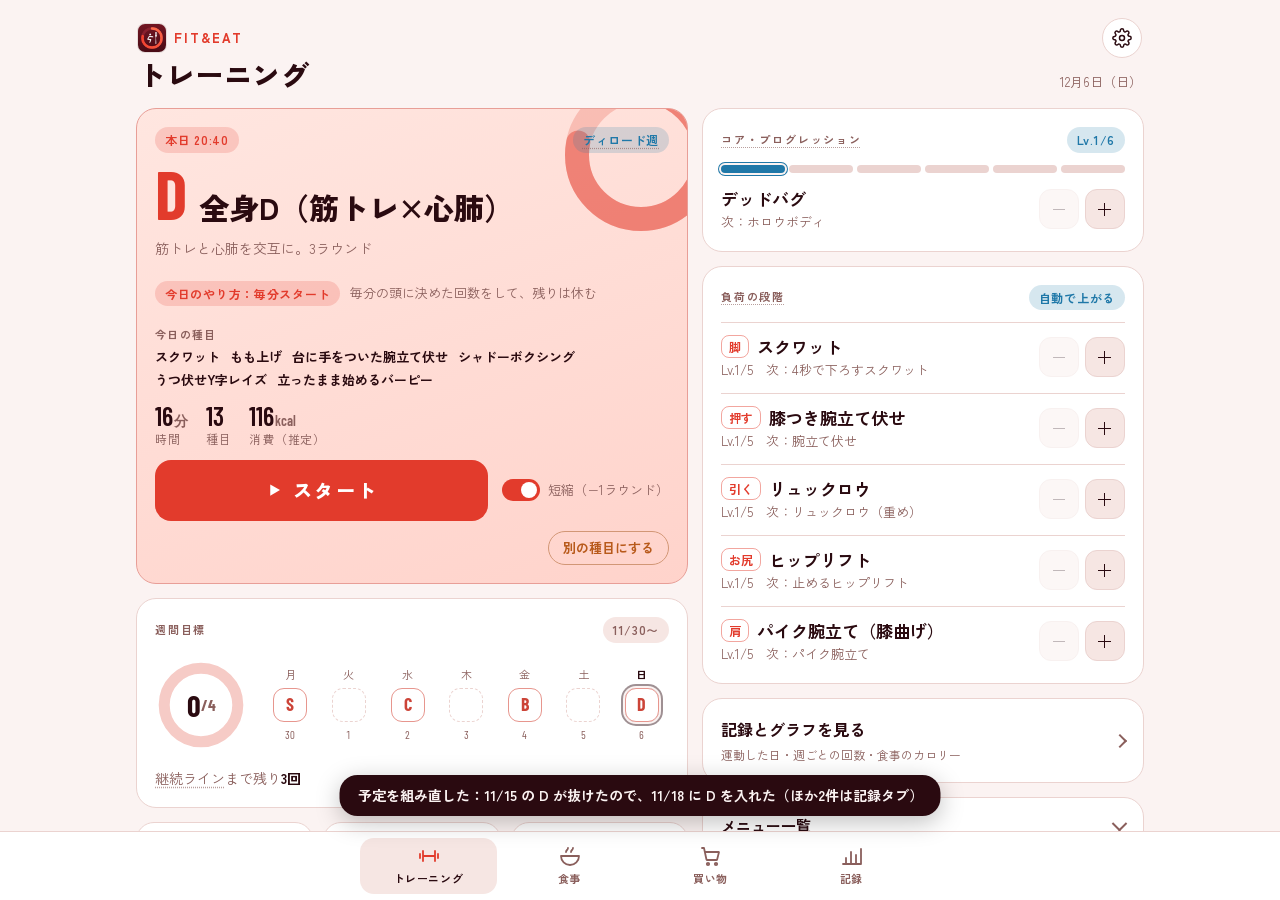
==== commit 91b31d73: "ながら宅トレ（運動タイマー）を更新 Co-Authored-By: Claude Opus 5.5 <noreply@anthropic.com>" ====
--- a/training/index.html
+++ b/training/index.html
@@ -513,6 +513,29 @@
 
 /* ── 記録 ── */
 .lg-top{display:flex;flex-direction:column;gap:8px}
+.extras{display:flex;flex-direction:column;gap:6px;margin-top:-6px}   /* 外の箱のすき間12px − 6px ＝ 朝・昼・夕の行の間と同じ6px */
+/* 朝・昼・夕の行（.ml）と同じ並び：44px の名札・8px のすき間・左12px */
+.extras .ex1{display:grid;grid-template-columns:44px minmax(0,1fr) auto;align-items:center;gap:8px;padding:8px 8px 8px 12px;border-radius:14px;background:var(--raise);border:1px solid transparent}
+.extras .ex1 .label{letter-spacing:.1em}
+.extras .ex1 .n small b{font-family:var(--f-num);font-weight:600;font-size:13px;color:var(--ink)}
+.extras .ex1 .n{font-size:14px;font-weight:700;display:flex;flex-direction:column;gap:2px;min-width:0;word-break:keep-all}
+.extras .ex1 .n small{font-size:12px;font-weight:400;color:var(--muted)}
+.extras .ex1 .n .q{font-style:normal;font-weight:400;color:var(--muted);margin-left:6px;white-space:nowrap}
+.extras .linkbtn{align-self:flex-start}
+.seg.five{grid-template-columns:repeat(5,minmax(0,1fr))}
+.seg.five button{font-size:13px;font-weight:700;padding:9px 2px;line-height:1.3;word-break:keep-all}
+.adlist{display:flex;flex-direction:column;margin-top:4px}
+.adi{appearance:none;border:0;border-top:1px solid var(--line);background:none;color:inherit;font:inherit;display:grid;grid-template-columns:minmax(0,1fr) auto;gap:10px;align-items:center;padding:11px 2px;text-align:left;cursor:pointer}
+.adi:first-child{border-top:0}
+.adi .n{font-size:15px;font-weight:700;word-break:keep-all}
+.adi .v{font-size:12px;color:var(--muted);white-space:nowrap}
+.adi .v b{font-family:var(--f-num);font-size:15px;color:var(--ink)}
+.adfree{display:grid;grid-template-columns:1fr 1fr;gap:8px;margin-top:6px}
+.adfree #ad-n{grid-column:1/-1}
+.adfree input{font:inherit;font-size:16px;padding:10px 12px;border-radius:12px;border:1px solid var(--line);background:var(--bg);color:var(--ink);min-width:0}
+.after.shake{flex-wrap:wrap;gap:10px;justify-content:center}
+.after.shake .go{flex:0 1 auto;font-size:15px;letter-spacing:.04em;padding:12px 18px;flex-direction:column;gap:2px}
+.after.shake .go small{font-size:12px;font-weight:400;letter-spacing:0}
 .made .madebar{display:flex;align-items:center;gap:12px;margin-top:8px;flex-wrap:wrap}
 .made .stepper{display:flex;align-items:center;gap:8px}
 .made .stepper b{font-family:var(--f-num);font-size:24px;min-width:1.2em;text-align:center}
@@ -747,7 +770,7 @@
 <div class="confetti" id="confetti" aria-hidden="true"></div>
 
 <script>
-const 運動 = {"準備": [{"名前": "足踏み", "秒": 60, "動き": "march", "合図": "腕振りを徐々に大きく"}, {"名前": "肩回し", "秒": 40, "動き": "armcircle", "合図": "前20秒・後ろ20秒"}, {"名前": "股関節回し", "秒": 40, "動き": "hipcircle", "合図": "腰に手を当てて大きく回旋"}, {"名前": "ゆっくりスクワット", "秒": 40, "動き": "squat", "合図": "浅め・ゆっくり"}], "伸ばす": [{"名前": "太もも前を伸ばす", "秒": 40, "動き": "stretchq", "合図": "片脚20秒ずつ・壁で支える"}, {"名前": "もも裏を伸ばす", "秒": 40, "動き": "stretchh", "合図": "背中を丸めず前傾"}, {"名前": "ゆっくり呼吸", "秒": 40, "動き": "rest", "合図": "4秒吸う・6秒吐く"}], "体幹の段階": [{"名前": "デッドバグ", "秒": 40, "動き": "deadbug", "合図": "仰向けで、反対の手足をゆっくり伸ばす。腰は床につけたまま"}, {"名前": "ホロウボディ", "秒": 30, "動き": "hollow", "合図": "手足を浮かせて止まる。腰を床に押しつける"}, {"名前": "レッグレイズ", "秒": 40, "動き": "legraise", "合図": "脚を伸ばしたまま上げ下げ。下ろすときは3秒"}, {"名前": "ドラゴンフラッグ（膝曲げで下ろす）", "秒": 40, "動き": "dragon", "合図": "ソファの脚をつかみ、5秒かけて下ろす"}, {"名前": "ドラゴンフラッグ（脚を伸ばして下ろす）", "秒": 40, "動き": "dragon", "合図": "5秒かけて下ろす。腰が反ったらやめる"}, {"名前": "ドラゴンフラッグ", "秒": 40, "動き": "dragon", "合図": "上げて、5秒かけて下ろす"}], "メニュー": [{"記号": "A", "名前": "全身A（脚・押す・引く）", "ひとこと": "脚・胸・背中・お尻を交互に、3ラウンド", "流れ": [{"準備": true}, {"回す": 3, "中": [{"枠": "脚", "名前": "スクワット", "秒": 45, "動き": "squat", "合図": "3秒で下ろし、速く立つ（約10回）。あと2回で限界、の所まで"}, {"名前": "休み", "秒": 15, "動き": "rest", "合図": "呼吸を整える・給水"}, {"枠": "押す", "名前": "膝つき腕立て伏せ", "秒": 40, "動き": "pushup", "合図": "膝をついて、2秒で下ろし速く押す。あと2回で限界、の所まで"}, {"名前": "休み", "秒": 15, "動き": "rest", "合図": "呼吸を整える・給水"}, {"枠": "引く", "名前": "リュックロウ", "秒": 45, "動き": "row", "合図": "本を入れたリュック（約5kg）。前かがみで肘を後ろへ。あと2回で限界、の所まで"}, {"名前": "休み", "秒": 15, "動き": "rest", "合図": "呼吸を整える・給水"}, {"枠": "お尻", "名前": "ヒップリフト", "秒": 40, "動き": "bridge", "合図": "上で1秒止める。あと2回で限界、の所まで"}], "周の休み": 60}, {"体幹": 2}, {"伸ばす": true}], "分": 19, "MET": 5.0}, {"記号": "C", "名前": "心肺インターバル", "ひとこと": "4分きつく×4本（間は3分足踏みで休む）。ジャンプなし", "流れ": [{"準備": true}, {"回す": 4, "中": [{"名前": "もも上げ（ややきつく）", "秒": 60, "動き": "march", "合図": "会話できない強さ（4分のうち）"}, {"名前": "シャドーボクシング（ややきつく）", "秒": 60, "動き": "boxing", "合図": "左右交互・高速。会話できない強さ"}, {"名前": "もも上げ（ややきつく）", "秒": 60, "動き": "march", "合図": "会話できない強さ（4分のうち）"}, {"名前": "シャドーボクシング（ややきつく）", "秒": 60, "動き": "boxing", "合図": "左右交互・高速。会話できない強さ"}, {"名前": "足踏み（リカバリー）", "秒": 180, "動き": "march", "合図": "その場で軽く足踏み。給水してよい"}], "周の休み": 0}, {"名前": "ゆっくり呼吸", "秒": 60, "動き": "rest", "合図": "4秒吸う・6秒吐く"}], "分": 32, "MET": 7.0}, {"記号": "B", "名前": "全身B（引く・肩・脚）", "ひとこと": "背中・肩・脚と、速く立つ力。3ラウンド", "流れ": [{"準備": true}, {"回す": 3, "中": [{"枠": "引く", "名前": "リュックロウ", "秒": 45, "動き": "row", "合図": "本を入れたリュック（約5kg）。前かがみで肘を後ろへ。あと2回で限界、の所まで"}, {"名前": "休み", "秒": 15, "動き": "rest", "合図": "呼吸を整える・給水"}, {"枠": "肩", "名前": "パイク腕立て（膝曲げ）", "秒": 40, "動き": "pike", "合図": "お尻を高く、膝を曲げて。あと2回で限界、の所まで"}, {"名前": "休み", "秒": 15, "動き": "rest", "合図": "呼吸を整える・給水"}, {"枠": "脚", "名前": "スクワット", "秒": 45, "動き": "squat", "合図": "3秒で下ろし、速く立つ（約10回）。あと2回で限界、の所まで"}, {"名前": "休み", "秒": 15, "動き": "rest", "合図": "呼吸を整える・給水"}, {"名前": "速く立つスクワット", "秒": 30, "動き": "squatfast", "合図": "ゆっくり座って一気に立つ。5回"}, {"名前": "休み", "秒": 15, "動き": "rest", "合図": "呼吸を整える・給水"}, {"名前": "スーパーマン", "秒": 30, "動き": "superman", "合図": "うつ伏せで手足を浮かせ2秒止める"}], "周の休み": 60}, {"体幹": 2}, {"伸ばす": true}], "分": 21, "MET": 5.0}, {"記号": "D", "名前": "全身D（筋トレ×心肺）", "ひとこと": "筋トレと心肺を交互に。3ラウンド", "流れ": [{"準備": true}, {"回す": 3, "中": [{"枠": "脚", "名前": "スクワット", "秒": 40, "動き": "squat", "合図": "3秒で下ろし、速く立つ（約10回）。あと2回で限界、の所まで"}, {"名前": "休み", "秒": 20, "動き": "rest", "合図": "呼吸を整える・給水"}, {"名前": "マウンテンクライマー", "秒": 30, "動き": "climber", "合図": "ペースは任意"}, {"名前": "休み", "秒": 20, "動き": "rest", "合図": "呼吸を整える・給水"}, {"枠": "押す", "名前": "膝つき腕立て伏せ", "秒": 40, "動き": "pushup", "合図": "膝をついて、2秒で下ろし速く押す。あと2回で限界、の所まで"}, {"名前": "休み", "秒": 20, "動き": "rest", "合図": "呼吸を整える・給水"}, {"名前": "もも上げ", "秒": 30, "動き": "march", "合図": "腕も振る"}, {"名前": "休み", "秒": 20, "動き": "rest", "合図": "呼吸を整える・給水"}, {"枠": "引く", "名前": "リュックロウ", "秒": 40, "動き": "row", "合図": "本を入れたリュック（約5kg）。前かがみで肘を後ろへ。あと2回で限界、の所まで"}, {"名前": "休み", "秒": 20, "動き": "rest", "合図": "呼吸を整える・給水"}, {"名前": "立ったまま始めるバーピー", "秒": 30, "動き": "burpee", "合図": "ジャンプなし・腕立てなし"}], "周の休み": 60}, {"伸ばす": true}], "分": 22, "MET": 6.5}, {"記号": "S", "名前": "クイック", "ひとこと": "忙しい日の短縮版。全身を2ラウンド", "流れ": [{"名前": "足踏み", "秒": 60, "動き": "march", "合図": "腕振りあり"}, {"回す": 2, "中": [{"枠": "脚", "名前": "スクワット", "秒": 40, "動き": "squat", "合図": "3秒で下ろし、速く立つ（約10回）。あと2回で限界、の所まで"}, {"名前": "休み", "秒": 15, "動き": "rest", "合図": "呼吸を整える・給水"}, {"枠": "押す", "名前": "膝つき腕立て伏せ", "秒": 40, "動き": "pushup", "合図": "膝をついて、2秒で下ろし速く押す。あと2回で限界、の所まで"}, {"名前": "休み", "秒": 15, "動き": "rest", "合図": "呼吸を整える・給水"}, {"枠": "引く", "名前": "リュックロウ", "秒": 40, "動き": "row", "合図": "本を入れたリュック（約5kg）。前かがみで肘を後ろへ。あと2回で限界、の所まで"}, {"名前": "休み", "秒": 15, "動き": "rest", "合図": "呼吸を整える・給水"}, {"枠": "お尻", "名前": "ヒップリフト", "秒": 40, "動き": "bridge", "合図": "上で1秒止める。あと2回で限界、の所まで"}], "周の休み": 45}, {"名前": "太もも前を伸ばす", "秒": 40, "動き": "stretchq", "合図": "片脚20秒ずつ"}, {"名前": "ゆっくり呼吸", "秒": 40, "動き": "rest", "合図": "4秒吸う・6秒吐く"}], "分": 10, "MET": 4.5}], "いまの段": 1, "終わったら": "たんぱく質20〜30gを補給", "順番": ["A", "C", "B", "D"], "すきま": "S", "体重": 64, "週の回数": 4, "栄養": {"身長": 158, "年齢": 46, "性別": "男", "活動係数": 1.35, "減らす": 350, "下限": 1500, "たんぱく質_体重あたり": 1.9, "脂質の割合": 0.25, "配分": {"朝": 0.3, "昼": 0.35, "夕": 0.35}, "外食の見込み": {"朝": 450, "昼": 750, "夕": 800}, "間食": false}, "段階": {"脚": [{"名前": "スクワット", "動き": "squat", "合図": "3秒で下ろし、速く立つ（約10回）。あと2回で限界、の所まで", "仲間": [{"名前": "ワイドスクワット", "動き": "squat", "合図": "足を肩幅の1.5倍・つま先を外へ。3秒で下ろし速く立つ。あと2回で限界、の所まで"}, {"名前": "リバースランジ", "動き": "lunge", "合図": "片足を後ろへ引いて沈め、前の足で押して戻る。左右交互。あと2回で限界、の所まで"}]}, {"名前": "4秒で下ろすスクワット", "動き": "squat4", "合図": "4秒で下ろし、速く立つ（約9回）。あと2回で限界、の所まで", "仲間": [{"名前": "下で2秒止めるスクワット", "動き": "squat2", "合図": "3秒で下ろし、いちばん下で2秒止めてから速く立つ。あと2回で限界、の所まで"}, {"名前": "4秒で下ろすワイドスクワット", "動き": "squat4", "合図": "足を広く・つま先を外へ。4秒で下ろし速く立つ。あと2回で限界、の所まで"}]}, {"名前": "スプリットスクワット", "動き": "lunge", "合図": "前後に足を開いて真下に沈む。左右交互に。あと2回で限界、の所まで", "仲間": [{"名前": "4秒で沈めるリバースランジ", "動き": "lunge4", "合図": "後ろへ引いて4秒で沈め、速く戻る。左右交互。あと2回で限界、の所まで"}, {"名前": "ジャンプスクワット", "動き": "jumpsquat", "合図": "しゃがんで真上に跳び、ひざを曲げて静かに着地。8〜10回"}]}, {"名前": "ブルガリアンスクワット", "動き": "lunge", "合図": "後ろ足をソファにのせて沈む。左右交互に。あと2回で限界、の所まで", "仲間": [{"名前": "ジャンプランジ", "動き": "jumplunge", "合図": "前後に開いて沈み、跳んで空中で足を入れ替える。左右5回ずつ"}, {"名前": "下で2秒止めるスプリットスクワット", "動き": "lunge2", "合図": "前後に開いて沈め、下で2秒止める。左右とも。あと2回で限界、の所まで"}]}, {"名前": "4秒で下ろすブルガリアンスクワット", "動き": "lunge4", "合図": "後ろ足をソファに。4秒で沈む。あと2回で限界、の所まで", "仲間": [{"名前": "下で止めるブルガリアンスクワット", "動き": "lunge2", "合図": "後ろの足を台に。沈めて2秒止める。左右とも。あと2回で限界、の所まで"}, {"名前": "深いジャンプランジ", "動き": "jumplunge", "合図": "深く沈んでから跳び、空中で足を入れ替える。左右6回ずつ"}]}], "押す": [{"名前": "膝つき腕立て伏せ", "動き": "pushup", "合図": "膝をついて、2秒で下ろし速く押す。あと2回で限界、の所まで", "仲間": [{"名前": "台に手をついた腕立て伏せ", "動き": "incline", "合図": "椅子や机に手をつき、体をまっすぐ。2秒で下ろし速く押す。あと2回で限界、の所まで"}, {"名前": "膝つきワイド腕立て伏せ", "動き": "pushup", "合図": "膝をつき、手を肩幅より広く。2秒で下ろし速く押す。あと2回で限界、の所まで"}]}, {"名前": "腕立て伏せ", "動き": "pushup", "合図": "頭からかかとまで一直線。あと2回で限界、の所まで", "仲間": [{"名前": "膝つきダイヤモンド腕立て伏せ", "動き": "pushup", "合図": "膝をつき、両手の指でひし形を作って胸の下に。あと2回で限界、の所まで"}, {"名前": "台に手をついて4秒で下ろす腕立て伏せ", "動き": "incline4", "合図": "椅子や机に手をつき、4秒で下ろし速く押す。あと2回で限界、の所まで"}]}, {"名前": "4秒で下ろす腕立て伏せ", "動き": "pushup4", "合図": "4秒で下ろし、速く押す。あと2回で限界、の所まで", "仲間": [{"名前": "ダイヤモンド腕立て伏せ", "動き": "pushup", "合図": "両手でひし形を作って胸の下に。肘は体の横を通す。あと2回で限界、の所まで"}, {"名前": "下で2秒止める腕立て伏せ", "動き": "pushup2", "合図": "2秒で下ろし、胸が床すれすれで2秒止める。あと2回で限界、の所まで"}]}, {"名前": "足を台にのせた腕立て伏せ", "動き": "pushup", "合図": "足をソファにのせる。あと2回で限界、の所まで", "仲間": [{"名前": "足を台にのせたワイド腕立て伏せ", "動き": "pushup", "合図": "足を椅子に、手を肩幅より広く。あと2回で限界、の所まで"}, {"名前": "4秒で下ろすダイヤモンド腕立て伏せ", "動き": "pushup4", "合図": "両手でひし形。4秒で下ろし速く押す。あと2回で限界、の所まで"}]}, {"名前": "足を台にのせて4秒で下ろす腕立て伏せ", "動き": "pushup4", "合図": "足をソファに。4秒で下ろす。あと2回で限界、の所まで", "仲間": [{"名前": "足を台にのせて下で止める腕立て伏せ", "動き": "pushup2", "合図": "足を椅子に。下で2秒止めてから押す。あと2回で限界、の所まで"}, {"名前": "足を台にのせたダイヤモンド腕立て伏せ", "動き": "pushup", "合図": "足を椅子に、手はひし形。あと2回で限界、の所まで"}]}], "引く": [{"名前": "リュックロウ", "動き": "row", "合図": "本を入れたリュック（約5kg）。前かがみで肘を後ろへ。あと2回で限界、の所まで", "仲間": [{"名前": "スーパーマン", "動き": "superman", "合図": "うつ伏せで手足を同時に上げ、2秒止めて下ろす。10回"}, {"名前": "うつ伏せY字レイズ", "動き": "yraise", "合図": "うつ伏せで腕をY字に伸ばし、肩甲骨を寄せて腕を上げる。12回"}]}, {"名前": "リュックロウ（重め）", "動き": "row", "合図": "本を足して約8kg。あと2回で限界、の所まで", "仲間": [{"名前": "交互リュックロウ", "動き": "row", "合図": "リュックを片手ずつ交互に引く。前かがみで肘を後ろへ。あと2回で限界、の所まで"}, {"名前": "上で2秒止めるY字レイズ", "動き": "yraise2", "合図": "うつ伏せで腕をY字に上げ、上で2秒止める。10回"}]}, {"名前": "止めるリュックロウ", "動き": "row2", "合図": "引いた所で2秒止める。あと2回で限界、の所まで", "仲間": [{"名前": "4秒で戻すリュックロウ", "動き": "row4", "合図": "速く引いて、4秒かけて戻す。あと2回で限界、の所まで"}, {"名前": "3秒止めるスーパーマン", "動き": "superman", "合図": "手足を上げて3秒止める。肩甲骨を寄せる。10回"}]}, {"名前": "片手リュックロウ", "動き": "row", "合図": "片手で。左右を半分ずつ。あと2回で限界、の所まで", "仲間": [{"名前": "片手で4秒戻すリュックロウ", "動き": "row4", "合図": "片手を椅子について、速く引いて4秒で戻す。左右とも。あと2回で限界、の所まで"}, {"名前": "止めるリュックロウ（重め）", "動き": "row2", "合図": "リュックを重めに。上で2秒止める。あと2回で限界、の所まで"}]}, {"名前": "片手で止めるリュックロウ", "動き": "row2", "合図": "片手で、引いた所で2秒止める。左右を半分ずつ。あと2回で限界、の所まで", "仲間": [{"名前": "片手で4秒戻すリュックロウ（重め）", "動き": "row4", "合図": "片手でリュックを重めに。速く引いて4秒で戻す。左右とも。あと2回で限界、の所まで"}, {"名前": "片手リュックロウ（重め）", "動き": "row", "合図": "片手でリュックを重めに。左右とも。あと2回で限界、の所まで"}]}], "お尻": [{"名前": "ヒップリフト", "動き": "bridge", "合図": "上で1秒止める。あと2回で限界、の所まで", "仲間": [{"名前": "ドンキーキック", "動き": "kickback", "合図": "四つんばいで、ひざを曲げたまま足裏を天井へ押し上げる。左右とも。あと2回で限界、の所まで"}, {"名前": "足踏みヒップリフト", "動き": "bridgemarch", "合図": "お尻を上げたまま、左右の足を交互に少し浮かせる。腰を落とさない。左右10回ずつ"}]}, {"名前": "止めるヒップリフト", "動き": "bridge2", "合図": "上で3秒止める。あと2回で限界、の所まで", "仲間": [{"名前": "上で止めるドンキーキック", "動き": "kickback2", "合図": "四つんばいで足裏を天井へ。上で2秒止める。左右とも。あと2回で限界、の所まで"}, {"名前": "足を開いたヒップリフト", "動き": "bridge2", "合図": "足を肩幅より広く。上で2秒止める。あと2回で限界、の所まで"}]}, {"名前": "片脚ヒップリフト", "動き": "bridge", "合図": "片脚を伸ばして浮かせる。左右を半分ずつ。あと2回で限界、の所まで", "仲間": [{"名前": "足を台にのせたヒップリフト", "動き": "bridge", "合図": "かかとを椅子にのせて、お尻を上げる。あと2回で限界、の所まで"}, {"名前": "止める足踏みヒップリフト", "動き": "bridgemarch", "合図": "お尻を上げたまま、片足ずつ2秒浮かせる。左右8回ずつ"}]}, {"名前": "片足ルーマニアンデッドリフト", "動き": "rdl", "合図": "リュックを持ち、片足で前に倒す。左右を半分ずつ。あと2回で限界、の所まで", "仲間": [{"名前": "上で3秒止める片脚ヒップリフト", "動き": "bridge2", "合図": "片脚で上げ、上で3秒止める。左右とも。あと2回で限界、の所まで"}, {"名前": "足を台にのせた片脚ヒップリフト", "動き": "bridge", "合図": "片足のかかとを椅子に。左右とも。あと2回で限界、の所まで"}]}, {"名前": "片足ルーマニアンデッドリフト（重め）", "動き": "rdl", "合図": "リュックに本を足す。左右を半分ずつ。あと2回で限界、の所まで", "仲間": [{"名前": "4秒で倒す片足ルーマニアンデッドリフト", "動き": "rdl4", "合図": "片足立ちで4秒かけて体を倒し、速く起こす。左右とも。あと2回で限界、の所まで"}, {"名前": "足を台にのせて止める片脚ヒップリフト", "動き": "bridge2", "合図": "片足を椅子に。上で3秒止める。左右とも。あと2回で限界、の所まで"}]}], "肩": [{"名前": "パイク腕立て（膝曲げ）", "動き": "pike", "合図": "お尻を高く、膝を曲げて。あと2回で限界、の所まで", "仲間": [{"名前": "リュックショルダープレス", "動き": "press", "合図": "リュックを胸の前に抱え、頭の上へ押し上げる。あと2回で限界、の所まで"}, {"名前": "プランクショルダータップ", "動き": "shtap", "合図": "腕立ての姿勢で、片手ずつ反対の肩に触れる。腰を揺らさない。左右10回ずつ"}]}, {"名前": "パイク腕立て", "動き": "pike", "合図": "お尻を高く上げた腕立て。あと2回で限界、の所まで", "仲間": [{"名前": "リュックショルダープレス（重め）", "動き": "press", "合図": "リュックを重めに。頭の上へ押し上げる。あと2回で限界、の所まで"}, {"名前": "下で2秒止めるパイク腕立て", "動き": "pike2", "合図": "お尻を高く。頭が床すれすれで2秒止める。あと2回で限界、の所まで"}]}, {"名前": "4秒で下ろすパイク腕立て", "動き": "pike4", "合図": "4秒で下ろし、速く押す。あと2回で限界、の所まで", "仲間": [{"名前": "4秒で下ろすリュックプレス", "動き": "press4", "合図": "速く押し上げて、4秒かけて下ろす。あと2回で限界、の所まで"}, {"名前": "速いショルダータップ", "動き": "shtap", "合図": "腕立ての姿勢で、速く交互に肩に触れる。腰を揺らさない。30秒"}]}, {"名前": "足を台にのせたパイク腕立て", "動き": "pike", "合図": "足をソファにのせる。あと2回で限界、の所まで", "仲間": [{"名前": "片手リュックショルダープレス", "動き": "press", "合図": "リュックの片側の肩ひもを持ち、片手で押し上げる。左右とも。あと2回で限界、の所まで"}, {"名前": "下で2秒止めるパイク腕立て（足を台に）", "動き": "pike2", "合図": "足を椅子に。頭が床すれすれで2秒止める。あと2回で限界、の所まで"}]}, {"名前": "足を台にのせて4秒で下ろすパイク腕立て", "動き": "pike4", "合図": "足をソファに。4秒で下ろす。あと2回で限界、の所まで", "仲間": [{"名前": "足を台にのせて下で止めるパイク腕立て", "動き": "pike2", "合図": "足を椅子に。下で2秒止めてから押す。あと2回で限界、の所まで"}, {"名前": "片手で4秒で下ろすリュックプレス", "動き": "press4", "合図": "片手で押し上げ、4秒で下ろす。左右とも。あと2回で限界、の所まで"}]}]}, "有酸素の仲間": [{"名前": "もも上げ", "動き": "march", "合図": "腕も振る"}, {"名前": "シャドーボクシング", "動き": "boxing", "合図": "左右交互・高速"}, {"名前": "マウンテンクライマー", "動き": "climber", "合図": "腕立ての姿勢で、ひざを胸へ交互に"}, {"名前": "ジャンピングジャック", "動き": "jack", "合図": "跳んで足を開き、手を頭の上へ。着地は静かに"}, {"名前": "スケーター", "動き": "skater", "合図": "横へ跳んで片足で着地。反対へ跳び返す"}, {"名前": "バーピー", "動き": "burpee", "合図": "しゃがむ・足を引く・戻す・立つ。自分のペースで"}], "やり方": {"A": ["サーキット", "はしご", "タバタ", "毎分スタート"], "B": ["はしご", "サーキット", "毎分スタート", "タバタ"], "D": ["タバタ", "毎分スタート", "サーキット", "はしご"], "S": ["サーキット", "タバタ", "はしご"]}, "レシピ": [{"id": "y01", "名前": "コンビニ高たんぱくセット", "区分": "夕", "忙しさ": 1, "分": 3, "味": "和", "傾向": "さっぱり", "主": "鶏", "たんぱく質": 41, "kcal": 330, "材料": [["サラダチキン", 1, "パック", "コンビニ"], ["ゆで卵", 1, "個", "コンビニ"], ["豆腐バー", 1, "本", "コンビニ"], ["カット野菜", 1, "袋", "コンビニ"]], "作り方": ["サラダチキンを食べやすく裂く", "カット野菜にのせ、ゆで卵と豆腐バーを添える", "ドレッシングは半分だけかける"], "コツ": "帰りが遅い日の切り札。ドレッシングはノンオイルか半量に", "主食込み": false, "作り置き": false, "おすすめ副菜": "h06", "野菜": 100, "分類": "主菜"}, {"id": "y02", "名前": "サバ缶の玉ねぎポン酢＋冷やっこ", "区分": "夕", "忙しさ": 1, "分": 3, "味": "和", "傾向": "さっぱり", "主": "魚", "たんぱく質": 38, "kcal": 420, "材料": [["サバ缶（水煮）", 1, "缶", "乾物缶"], ["玉ねぎ", 0.25, "個", "野菜"], ["絹豆腐", 0.5, "丁", "卵豆乳"], ["ポン酢", 0, "", "調味料", "大さじ1"]], "作り方": ["玉ねぎを薄切りにする（辛ければ水にさらす）", "サバ缶を汁ごと器に出し、玉ねぎをのせてポン酢をかける", "豆腐を添える"], "コツ": "缶の汁にもたんぱく質と DHA。捨てずに使う", "主食込み": false, "作り置き": false, "おすすめ副菜": "h02", "野菜": 50, "分類": "主菜"}, {"id": "y03", "名前": "まぐろ赤身の漬け丼", "区分": "夕", "忙しさ": 1, "分": 5, "味": "和", "傾向": "さっぱり", "主": "魚", "たんぱく質": 32, "kcal": 480, "材料": [["まぐろ赤身（刺身）", 120, "g", "肉魚"], ["卵黄", 1, "個", "卵豆乳"], ["刻みのり", 0, "", "乾物缶", "ひとつまみ"], ["しょうゆ", 0, "", "調味料", "大さじ1"], ["みりん", 0, "", "調味料", "小さじ1"]], "作り方": ["しょうゆ大さじ1・みりん小さじ1を混ぜ、まぐろを3分漬ける", "ご飯150gにのせ、卵黄とのりをのせる"], "コツ": "ご飯込み。赤身は脂が少なく高たんぱく", "主食込み": true, "作り置き": false, "おすすめ副菜": "h07", "野菜": 0, "分類": "一品で満足"}, {"id": "y04", "名前": "サラダチキンの豆腐ごま塩だれ", "区分": "夕", "忙しさ": 1, "分": 3, "味": "和", "傾向": "あっさり", "主": "鶏", "たんぱく質": 33, "kcal": 300, "材料": [["サラダチキン", 1, "パック", "コンビニ"], ["絹豆腐", 0.5, "丁", "卵豆乳"], ["長ねぎ", 0.25, "本", "野菜"], ["ごま油", 0, "", "調味料", "小さじ1"], ["塩", 0, "", "調味料", "ひとつまみ（指3本でつまむ・約0.5g）"]], "作り方": ["ねぎを刻み、ごま油小さじ1・塩少しと混ぜる", "豆腐とサラダチキンを切って並べ、たれをかける"], "コツ": "", "主食込み": false, "作り置き": false, "おすすめ副菜": "h07", "野菜": 25, "分類": "主菜"}, {"id": "y05", "名前": "鶏むねのレンジ蒸し ねぎポン酢", "区分": "夕", "忙しさ": 2, "分": 10, "味": "和", "傾向": "さっぱり", "主": "鶏", "たんぱく質": 36, "kcal": 230, "材料": [["鶏むね肉", 150, "g", "肉魚"], ["長ねぎ", 0.5, "本", "野菜"], ["冷凍ブロッコリー", 80, "g", "冷凍"], ["酒", 0, "", "調味料", "大さじ1"], ["ポン酢", 0, "", "調味料", "大さじ1"]], "作り方": ["鶏むねにフォークで穴をあけ、酒大さじ1・塩少しをもみ込む", "耐熱皿にのせ、ふんわりラップで600W 3分→裏返して2分", "そのまま3分置いて余熱で火を通す", "ブロッコリーは別にレンジ1分半。切った鶏にねぎとポン酢をかける"], "コツ": "加熱しすぎるとパサつく。余熱で仕上げる", "主食込み": false, "作り置き": false, "おすすめ副菜": "h06", "野菜": 130, "分類": "主菜"}, {"id": "y06", "名前": "豚こまともやしのレンジ蒸し＋納豆", "区分": "夕", "忙しさ": 2, "分": 10, "味": "和", "傾向": "さっぱり", "主": "豚", "たんぱく質": 31, "kcal": 380, "材料": [["豚こま（赤身）", 120, "g", "肉魚"], ["もやし", 1, "袋", "野菜"], ["納豆", 1, "パック", "卵豆乳"], ["ポン酢", 0, "", "調味料", "大さじ1"], ["酒", 0, "", "調味料", "大さじ1"]], "作り方": ["耐熱皿にもやしを敷き、豚こまを広げてのせる", "酒少しをふり、ラップで600W 4分", "ポン酢をかけ、納豆を添える"], "コツ": "", "主食込み": false, "作り置き": false, "おすすめ副菜": "h04", "野菜": 200, "分類": "主菜"}, {"id": "y07", "名前": "鮭のレンジちゃんちゃん蒸し", "区分": "夕", "忙しさ": 2, "分": 10, "味": "和", "傾向": "甘辛", "主": "魚", "たんぱく質": 27, "kcal": 300, "材料": [["生鮭（冷凍可）", 1, "切れ", "肉魚"], ["キャベツ", 2, "枚", "野菜"], ["きのこ", 0.5, "パック", "野菜"], ["味噌", 0, "", "調味料", "大さじ1"], ["みりん", 0, "", "調味料", "大さじ1"]], "作り方": ["味噌大さじ1・みりん大さじ1を混ぜる", "耐熱皿にざく切りキャベツときのこ、鮭をのせ、味噌だれをかける", "ラップで600W 5分"], "コツ": "冷凍鮭はそのままでOK（1分長く）", "主食込み": false, "作り置き": false, "おすすめ副菜": "h05", "野菜": 150, "分類": "主菜"}, {"id": "y08", "名前": "レンジ棒棒鶏", "区分": "夕", "忙しさ": 2, "分": 10, "味": "中", "傾向": "こってり", "主": "鶏", "たんぱく質": 37, "kcal": 330, "材料": [["鶏むね肉", 150, "g", "肉魚"], ["きゅうり", 1, "本", "野菜"], ["練りごま", 0, "", "調味料", "大さじ1"], ["しょうゆ", 0, "", "調味料", "小さじ2"], ["酢", 0, "", "調味料", "小さじ2"], ["砂糖", 0, "", "調味料", "小さじ1/2"]], "作り方": ["鶏むねをレンジ蒸しにする（鶏むねのレンジ蒸しと同じ）", "きゅうりを千切り", "練りごま大さじ1・しょうゆ・酢各小さじ2・砂糖少しを混ぜ、裂いた鶏にかける"], "コツ": "", "主食込み": false, "作り置き": false, "おすすめ副菜": "h08", "野菜": 100, "分類": "主菜"}, {"id": "y09", "名前": "レンジ麻婆豆腐", "区分": "夕", "忙しさ": 2, "分": 10, "味": "中", "傾向": "ピリ辛", "主": "豆", "たんぱく質": 32, "kcal": 420, "材料": [["豚ひき肉（赤身）", 80, "g", "肉魚"], ["木綿豆腐", 1, "丁", "卵豆乳"], ["長ねぎ", 0.25, "本", "野菜"], ["豆板醤", 0, "", "調味料", "小さじ1"], ["鶏がらスープの素", 0, "", "調味料", "小さじ1"], ["しょうゆ", 0, "", "調味料", "大さじ1"], ["片栗粉", 0, "", "調味料", "小さじ1"]], "作り方": ["耐熱ボウルにひき肉・豆板醤小さじ1・しょうゆ大さじ1・鶏がら小さじ1・水大さじ4・片栗粉小さじ1を混ぜる", "ラップで600W 2分→混ぜる", "さいの目の豆腐を入れて2分半。ねぎをのせる"], "コツ": "木綿豆腐のほうがたんぱく質が多い", "主食込み": false, "作り置き": false, "おすすめ副菜": "h09", "野菜": 25, "分類": "主菜"}, {"id": "y10", "名前": "たらと豆腐のレンジ酒蒸し", "区分": "夕", "忙しさ": 2, "分": 10, "味": "和", "傾向": "あっさり", "主": "魚", "たんぱく質": 28, "kcal": 230, "材料": [["たら（切り身）", 1, "切れ", "肉魚"], ["絹豆腐", 0.5, "丁", "卵豆乳"], ["長ねぎ", 0.25, "本", "野菜"], ["酒", 0, "", "調味料", "大さじ1"], ["ポン酢", 0, "", "調味料", "大さじ1"]], "作り方": ["耐熱皿に豆腐とたらをのせ、酒大さじ1をふる", "ねぎをのせ、ラップで600W 4分", "ポン酢をかける"], "コツ": "脂が少ないので、運動のあとでも重くない", "主食込み": false, "作り置き": false, "おすすめ副菜": "h02", "野菜": 25, "分類": "主菜"}, {"id": "y11", "名前": "鶏むねとブロッコリーのチーズ蒸し", "区分": "夕", "忙しさ": 2, "分": 10, "味": "洋", "傾向": "こってり", "主": "鶏", "たんぱく質": 40, "kcal": 360, "材料": [["鶏むね肉", 150, "g", "肉魚"], ["冷凍ブロッコリー", 100, "g", "冷凍"], ["ピザ用チーズ", 20, "g", "卵豆乳"], ["塩こしょう", 0, "", "調味料", "3〜4振り"]], "作り方": ["鶏むねをそぎ切りにし、塩こしょう", "耐熱皿にブロッコリーと並べ、チーズをのせる", "ラップで600W 4分→ラップを外して1分"], "コツ": "", "主食込み": false, "作り置き": false, "おすすめ副菜": "h05", "野菜": 100, "分類": "主菜"}, {"id": "y12", "名前": "えびと卵のレンジ中華炒め", "区分": "夕", "忙しさ": 2, "分": 10, "味": "中", "傾向": "あっさり", "主": "魚", "たんぱく質": 31, "kcal": 300, "材料": [["冷凍むきえび", 100, "g", "冷凍"], ["卵", 2, "個", "卵豆乳"], ["長ねぎ", 0.25, "本", "野菜"], ["鶏がらスープの素", 0, "", "調味料", "小さじ1"]], "作り方": ["えびを流水で解凍", "耐熱ボウルに卵・鶏がら小さじ1/2・水大さじ2を溶き、えびとねぎを入れる", "ラップで600W 1分半→混ぜて1分"], "コツ": "", "主食込み": false, "作り置き": false, "おすすめ副菜": "h02", "野菜": 25, "分類": "主菜"}, {"id": "y13", "名前": "豚のしょうが焼き＋千切りキャベツ", "区分": "夕", "忙しさ": 3, "分": 15, "味": "和", "傾向": "甘辛", "主": "豚", "たんぱく質": 30, "kcal": 420, "材料": [["豚こま（赤身）", 150, "g", "肉魚"], ["キャベツ", 2, "枚", "野菜"], ["玉ねぎ", 0.25, "個", "野菜"], ["しょうが（チューブ）", 0, "", "調味料", "2cm"], ["しょうゆ", 0, "", "調味料", "大さじ1"], ["みりん", 0, "", "調味料", "大さじ1"]], "作り方": ["しょうゆ・みりん各大さじ1、しょうが2cmを混ぜる", "フライパンで薄切り玉ねぎと豚こまを炒める", "色が変わったらたれを入れて絡める", "千切りキャベツに盛る"], "コツ": "", "主食込み": false, "作り置き": false, "おすすめ副菜": "h06", "野菜": 150, "分類": "主菜"}, {"id": "y14", "名前": "鶏むねの塩レモン炒め", "区分": "夕", "忙しさ": 3, "分": 15, "味": "洋", "傾向": "さっぱり", "主": "鶏", "たんぱく質": 36, "kcal": 300, "材料": [["鶏むね肉", 150, "g", "肉魚"], ["冷凍ブロッコリー", 80, "g", "冷凍"], ["レモン汁", 0, "", "調味料", "大さじ1"], ["にんにく（チューブ）", 0, "", "調味料", "チューブ1cm"], ["片栗粉", 0, "", "調味料", "小さじ1"]], "作り方": ["鶏むねをそぎ切りにし、片栗粉を薄くまぶす", "オリーブ油小さじ1で両面を焼く", "ブロッコリーを加え、にんにく少し・塩・レモン汁大さじ1で味付け"], "コツ": "片栗粉をまぶすと、むね肉でもしっとり", "主食込み": false, "作り置き": false, "おすすめ副菜": "h07", "野菜": 80, "分類": "主菜"}, {"id": "y15", "名前": "牛こまとピーマンのオイスター炒め", "区分": "夕", "忙しさ": 3, "分": 15, "味": "中", "傾向": "甘辛", "主": "牛", "たんぱく質": 26, "kcal": 400, "材料": [["牛こま", 120, "g", "肉魚"], ["ピーマン", 3, "個", "野菜"], ["オイスターソース", 0, "", "調味料", "大さじ1"], ["しょうゆ", 0, "", "調味料", "小さじ1"]], "作り方": ["ピーマンを細切り", "牛こまを炒め、色が変わったらピーマンを加える", "オイスターソース大さじ1・しょうゆ小さじ1で絡める"], "コツ": "牛肉は鉄と亜鉛も多い。疲れやすい時期に", "主食込み": false, "作り置き": false, "おすすめ副菜": "h05", "野菜": 105, "分類": "主菜"}, {"id": "y16", "名前": "サバ缶のトマト煮＋目玉焼き", "区分": "夕", "忙しさ": 3, "分": 15, "味": "洋", "傾向": "こってり", "主": "魚", "たんぱく質": 36, "kcal": 480, "材料": [["サバ缶（水煮）", 1, "缶", "乾物缶"], ["トマト缶", 0.5, "缶", "乾物缶"], ["玉ねぎ", 0.5, "個", "野菜"], ["卵", 1, "個", "卵豆乳"], ["コンソメ", 0, "", "調味料", "小さじ1"]], "作り方": ["玉ねぎを薄切りにして炒める", "トマト缶・サバ缶（汁ごと）・コンソメ小さじ1を入れて5分煮る", "別に目玉焼きを焼いてのせる"], "コツ": "", "主食込み": false, "作り置き": false, "おすすめ副菜": "h08", "野菜": 100, "分類": "主菜"}, {"id": "y17", "名前": "鶏むねのタンドリー風", "区分": "夕", "忙しさ": 3, "分": 15, "味": "エスニック", "傾向": "ピリ辛", "主": "鶏", "たんぱく質": 38, "kcal": 320, "材料": [["鶏むね肉", 150, "g", "肉魚"], ["無糖ヨーグルト", 50, "g", "卵豆乳"], ["カレー粉", 0, "", "調味料", "小さじ1"], ["ケチャップ", 0, "", "調味料", "小さじ1"]], "作り方": ["ヨーグルト大さじ3・カレー粉小さじ1・ケチャップ小さじ1・塩少しを混ぜ、そぎ切りの鶏を5分漬ける", "フライパンで両面を焼き、ふたをして3分"], "コツ": "前の晩に漬けておくと、さらにやわらかい", "主食込み": false, "作り置き": false, "おすすめ副菜": "h07", "野菜": 0, "分類": "主菜"}, {"id": "y18", "名前": "豚キムチ炒め＋卵", "区分": "夕", "忙しさ": 3, "分": 15, "味": "韓", "傾向": "ピリ辛", "主": "豚", "たんぱく質": 34, "kcal": 450, "材料": [["豚こま（赤身）", 130, "g", "肉魚"], ["キムチ", 100, "g", "卵豆乳"], ["卵", 1, "個", "卵豆乳"], ["ニラか長ねぎ", 0.5, "束", "野菜"]], "作り方": ["豚こまを炒める", "キムチとニラ（ねぎ）を加えて炒める", "溶き卵を回し入れ、半熟で止める"], "コツ": "", "主食込み": false, "作り置き": false, "おすすめ副菜": "h07", "野菜": 50, "分類": "主菜"}, {"id": "y19", "名前": "鮭のムニエル＋ブロッコリーソテー", "区分": "夕", "忙しさ": 3, "分": 15, "味": "洋", "傾向": "あっさり", "主": "魚", "たんぱく質": 28, "kcal": 345, "材料": [["生鮭（冷凍可）", 1, "切れ", "肉魚"], ["冷凍ブロッコリー", 80, "g", "冷凍"], ["小麦粉", 0, "", "調味料", "小さじ1（薄くまぶす）"], ["バター", 0, "", "調味料", "5g"]], "作り方": ["鮭に塩こしょうと小麦粉を薄くまぶす", "バター5gで両面を焼く", "空いた所でブロッコリーを炒める"], "コツ": "", "主食込み": false, "作り置き": false, "おすすめ副菜": "h07", "野菜": 80, "分類": "主菜"}, {"id": "y20", "名前": "厚揚げと豚こまの甘辛炒め", "区分": "夕", "忙しさ": 3, "分": 15, "味": "和", "傾向": "甘辛", "主": "豆", "たんぱく質": 35, "kcal": 470, "材料": [["厚揚げ", 1, "枚", "卵豆乳"], ["豚こま（赤身）", 80, "g", "肉魚"], ["ピーマン", 2, "個", "野菜"], ["しょうゆ", 0, "", "調味料", "大さじ1"], ["みりん", 0, "", "調味料", "大さじ1"]], "作り方": ["厚揚げを一口大に切る", "豚こまと厚揚げを焼き色がつくまで炒め、ピーマンを加える", "しょうゆ・みりん各大さじ1で絡める"], "コツ": "", "主食込み": false, "作り置き": false, "おすすめ副菜": "h09", "野菜": 70, "分類": "主菜"}, {"id": "y21", "名前": "えびとブロッコリーのガーリック炒め", "区分": "夕", "忙しさ": 3, "分": 15, "味": "洋", "傾向": "こってり", "主": "魚", "たんぱく質": 24, "kcal": 260, "材料": [["冷凍むきえび", 120, "g", "冷凍"], ["冷凍ブロッコリー", 100, "g", "冷凍"], ["卵", 1, "個", "卵豆乳"], ["にんにく（チューブ）", 0, "", "調味料", "チューブ1cm"]], "作り方": ["えびを解凍して水気をふく", "オリーブ油小さじ1とにんにくで、えびとブロッコリーを炒める", "塩こしょう。炒り卵を加えて混ぜる"], "コツ": "", "主食込み": false, "作り置き": false, "おすすめ副菜": "h06", "野菜": 100, "分類": "主菜"}, {"id": "y22", "名前": "親子丼", "区分": "夕", "忙しさ": 3, "分": 15, "味": "和", "傾向": "甘辛", "主": "鶏", "たんぱく質": 40, "kcal": 620, "材料": [["鶏むね肉", 120, "g", "肉魚"], ["卵", 2, "個", "卵豆乳"], ["玉ねぎ", 0.5, "個", "野菜"], ["だし", 0, "", "調味料", "顆粒だし小さじ1/2"], ["しょうゆ", 0, "", "調味料", "大さじ1"], ["みりん", 0, "", "調味料", "大さじ1"]], "作り方": ["水100ml・だし小さじ1/2・しょうゆ・みりん各大さじ1を小さいフライパンで煮立てる", "薄切り玉ねぎと小さく切った鶏を入れ、ふたをして4分", "溶き卵を回し入れ、半熟でご飯150gにのせる"], "コツ": "ご飯込み。むね肉を小さめに切ると早く火が通る", "主食込み": true, "作り置き": false, "おすすめ副菜": "h04", "野菜": 100, "分類": "一品で満足"}, {"id": "y23", "名前": "鶏むねのから揚げ（揚げ焼き）", "区分": "夕", "忙しさ": 4, "分": 25, "味": "和", "傾向": "こってり", "主": "鶏", "たんぱく質": 36, "kcal": 420, "材料": [["鶏むね肉", 150, "g", "肉魚"], ["キャベツ", 2, "枚", "野菜"], ["片栗粉", 0, "", "調味料", "小さじ1"], ["しょうゆ", 0, "", "調味料", "大さじ1"], ["しょうが（チューブ）", 0, "", "調味料", "チューブ2cm"], ["油", 0, "", "調味料", "大さじ2"]], "作り方": ["一口大の鶏にしょうゆ大さじ1・しょうが・にんにく少しをもみ込み10分", "片栗粉をまぶす", "油大さじ2で、転がしながら6〜7分揚げ焼き", "千切りキャベツを添える"], "コツ": "揚げずに少ない油で。運動の前の日でも重すぎない", "主食込み": false, "作り置き": false, "おすすめ副菜": "h05", "野菜": 100, "分類": "主菜"}, {"id": "y24", "名前": "豚しゃぶサラダ ごまだれ", "区分": "夕", "忙しさ": 4, "分": 20, "味": "和", "傾向": "さっぱり", "主": "豚", "たんぱく質": 30, "kcal": 380, "材料": [["豚ロース しゃぶしゃぶ用", 130, "g", "肉魚"], ["レタスか水菜", 0.5, "袋", "野菜"], ["トマト", 1, "個", "野菜"], ["ごまだれ", 0, "", "調味料", "大さじ1"]], "作り方": ["湯を沸かし、火を止めてから豚肉を1枚ずつ入れる（80℃くらいでやわらかく）", "色が変わったら水気を切る", "野菜に盛り、ごまだれをかける"], "コツ": "", "主食込み": false, "作り置き": false, "おすすめ副菜": "h08", "野菜": 200, "分類": "主菜"}, {"id": "y25", "名前": "ガパオライス", "区分": "夕", "忙しさ": 4, "分": 20, "味": "エスニック", "傾向": "ピリ辛", "主": "鶏", "たんぱく質": 34, "kcal": 640, "材料": [["鶏ひき肉", 120, "g", "肉魚"], ["ピーマン", 2, "個", "野菜"], ["玉ねぎ", 0.25, "個", "野菜"], ["卵", 1, "個", "卵豆乳"], ["オイスターソース", 0, "", "調味料", "小さじ1"], ["ナンプラーかしょうゆ", 0, "", "調味料", "小さじ1"], ["砂糖", 0, "", "調味料", "小さじ1/2"]], "作り方": ["玉ねぎ・ピーマンを粗く刻む", "にんにくと鶏ひきを炒め、野菜を加える", "オイスター大さじ1・ナンプラー小さじ1・砂糖少しで味付け", "ご飯150gに盛り、目玉焼きをのせる"], "コツ": "ご飯込み。バジルがあれば最後に", "主食込み": true, "作り置き": false, "おすすめ副菜": "h06", "野菜": 120, "分類": "一品で満足"}, {"id": "y26", "名前": "牛肉と豆腐のすき焼き風煮", "区分": "夕", "忙しさ": 4, "分": 20, "味": "和", "傾向": "甘辛", "主": "牛", "たんぱく質": 37, "kcal": 520, "材料": [["牛こま", 100, "g", "肉魚"], ["焼き豆腐か木綿豆腐", 0.5, "丁", "卵豆乳"], ["長ねぎ", 0.5, "本", "野菜"], ["しらたき", 0.5, "袋", "野菜"], ["しょうゆ", 0, "", "調味料", "大さじ2"], ["みりん", 0, "", "調味料", "大さじ2"]], "作り方": ["しょうゆ・みりん各大さじ2、水大さじ4を煮立てる", "ねぎ・豆腐・しらたきを入れて5分", "牛肉を広げて入れ、色が変わったらできあがり"], "コツ": "", "主食込み": false, "作り置き": false, "おすすめ副菜": "h01", "野菜": 50, "分類": "主菜"}, {"id": "y27", "名前": "チキンのトマト煮", "区分": "夕", "忙しさ": 4, "分": 25, "味": "洋", "傾向": "あっさり", "主": "鶏", "たんぱく質": 36, "kcal": 360, "材料": [["鶏むね肉", 150, "g", "肉魚"], ["玉ねぎ", 0.5, "個", "野菜"], ["きのこ", 0.5, "パック", "野菜"], ["トマト缶", 0.5, "缶", "乾物缶"], ["コンソメ", 0, "", "調味料", "小さじ1"]], "作り方": ["鶏をそぎ切りにして焼く", "玉ねぎ・きのこを加えて炒める", "トマト缶・コンソメ小さじ1を入れ、ふたをして10分"], "コツ": "倍量作って翌日の昼にも", "主食込み": false, "作り置き": false, "おすすめ副菜": "h05", "野菜": 150, "分類": "主菜"}, {"id": "y28", "名前": "鮭と野菜のホイル焼き", "区分": "夕", "忙しさ": 4, "分": 20, "味": "和", "傾向": "あっさり", "主": "魚", "たんぱく質": 27, "kcal": 300, "材料": [["生鮭（冷凍可）", 1, "切れ", "肉魚"], ["きのこ", 0.5, "パック", "野菜"], ["玉ねぎ", 0.25, "個", "野菜"], ["バター", 0, "", "調味料", "5g"], ["ポン酢", 0, "", "調味料", "大さじ1"]], "作り方": ["アルミホイルに玉ねぎ・鮭・きのこをのせ、バター5gをのせる", "包んでトースターかフライパン（ふた・水少し）で15分", "ポン酢をかける"], "コツ": "", "主食込み": false, "作り置き": false, "おすすめ副菜": "h08", "野菜": 100, "分類": "主菜"}, {"id": "y29", "名前": "プルコギ", "区分": "夕", "忙しさ": 4, "分": 20, "味": "韓", "傾向": "甘辛", "主": "牛", "たんぱく質": 27, "kcal": 450, "材料": [["牛こま", 120, "g", "肉魚"], ["玉ねぎ", 0.5, "個", "野菜"], ["にんじん", 0.25, "本", "野菜"], ["しょうゆ", 0, "", "調味料", "大さじ1"], ["砂糖", 0, "", "調味料", "小さじ2"], ["ごま油", 0, "", "調味料", "小さじ1/2"]], "作り方": ["しょうゆ大さじ1・砂糖小さじ2・ごま油・にんにく少しで牛肉をもみ、10分置く", "野菜と一緒に炒める", "白ごまをふる"], "コツ": "", "主食込み": false, "作り置き": false, "おすすめ副菜": "h06", "野菜": 138, "分類": "主菜"}, {"id": "y30", "名前": "鶏むねのグリーンカレー", "区分": "夕", "忙しさ": 4, "分": 25, "味": "エスニック", "傾向": "ピリ辛", "主": "鶏", "たんぱく質": 36, "kcal": 480, "材料": [["鶏むね肉", 150, "g", "肉魚"], ["グリーンカレーの素", 1, "袋", "乾物缶"], ["ピーマン", 2, "個", "野菜"], ["きのこ", 0.5, "パック", "野菜"]], "作り方": ["鶏を一口大に切って炒める", "野菜を加え、袋の表示どおりに煮る", "ご飯は少なめで"], "コツ": "", "主食込み": false, "作り置き": false, "おすすめ副菜": "h04", "野菜": 120, "分類": "主菜"}, {"id": "y31", "名前": "鶏ハム（作り置き4食分）", "区分": "夕", "忙しさ": 5, "分": 40, "味": "和", "傾向": "さっぱり", "主": "鶏", "たんぱく質": 35, "kcal": 210, "材料": [["鶏むね肉", 150, "g", "肉魚"], ["塩", 0, "", "調味料", "小さじ1"], ["砂糖", 0, "", "調味料", "小さじ1"], ["冷凍ブロッコリー", 80, "g", "冷凍"]], "作り方": ["鶏むね2枚に塩・砂糖各小さじ1をすり込み、ラップできつく巻く", "沸騰した湯に入れて2分→火を止め、ふたをして30分置く", "冷めたら切る。1食150gで、冷蔵3日・冷凍2週間"], "コツ": "4食分。間食や朝にも使える", "主食込み": false, "作り置き": true, "まとめて": 4, "おすすめ副菜": "h01", "野菜": 80, "分類": "作り置き"}, {"id": "y32", "名前": "具だくさん豚汁＋卵かけご飯", "区分": "夕", "忙しさ": 5, "分": 30, "味": "和", "傾向": "あっさり", "主": "豚", "たんぱく質": 32, "kcal": 560, "材料": [["豚こま（赤身）", 100, "g", "肉魚"], ["大根", 0.1, "本", "野菜"], ["にんじん", 0.25, "本", "野菜"], ["木綿豆腐", 0.5, "丁", "卵豆乳"], ["卵", 1, "個", "卵豆乳"], ["味噌", 0, "", "調味料", "大さじ1.5"]], "作り方": ["大根・にんじんをいちょう切り", "豚こまを炒め、野菜と水400mlを入れて10分煮る", "豆腐を入れ、味噌大さじ1.5を溶く", "ご飯150gに卵をかけて添える"], "コツ": "ご飯込み。多めに作って翌朝も", "主食込み": true, "作り置き": true, "おすすめ副菜": "h08", "野菜": 138, "分類": "作り置き"}, {"id": "y33", "名前": "鶏むねと大根の煮物", "区分": "夕", "忙しさ": 5, "分": 35, "味": "和", "傾向": "甘辛", "主": "鶏", "たんぱく質": 35, "kcal": 330, "材料": [["鶏むね肉", 150, "g", "肉魚"], ["大根", 0.2, "本", "野菜"], ["しょうゆ", 0, "", "調味料", "大さじ1.5"], ["みりん", 0, "", "調味料", "大さじ1.5"], ["だし", 0, "", "調味料", "顆粒だし小さじ1/2（1食あたり）"]], "作り方": ["大根を1.5cmの半月に切り、レンジで5分", "水200ml・だし・しょうゆ・みりん各大さじ1.5で大根を10分煮る", "一口大の鶏を入れ、ふたをして10分"], "コツ": "冷める時に味がしみる。作り置き向き", "主食込み": false, "作り置き": true, "おすすめ副菜": "h06", "野菜": 200, "分類": "作り置き"}, {"id": "y34", "名前": "鶏むねチャーシュー（作り置き）", "区分": "夕", "忙しさ": 5, "分": 40, "味": "中", "傾向": "甘辛", "主": "鶏", "たんぱく質": 36, "kcal": 260, "材料": [["鶏むね肉", 150, "g", "肉魚"], ["しょうゆ", 0, "", "調味料", "100ml"], ["砂糖", 0, "", "調味料", "大さじ2"], ["長ねぎ", 0.15, "本", "野菜"]], "作り方": ["鶏むね2枚の表面を焼く", "しょうゆ・水各100ml・砂糖大さじ2・ねぎの青い所を入れ、ふたをして弱火10分", "火を止めて20分置き、煮汁ごと保存"], "コツ": "4食分。煮汁で煮卵も作れる", "主食込み": false, "作り置き": true, "まとめて": 4, "おすすめ副菜": "h07", "野菜": 15, "分類": "作り置き"}, {"id": "y35", "名前": "チリコンカン", "区分": "夕", "忙しさ": 5, "分": 35, "味": "洋", "傾向": "ピリ辛", "主": "牛", "たんぱく質": 24, "kcal": 330, "材料": [["牛ひき肉（赤身）", 80, "g", "肉魚"], ["大豆の水煮", 0.4, "袋", "乾物缶"], ["玉ねぎ", 0.2, "個", "野菜"], ["トマト缶", 0.4, "缶", "乾物缶"], ["チリパウダーかカレー粉", 0.5, "小さじ", "調味料"], ["ケチャップ", 0.6666666666666666, "大さじ", "調味料"], ["ウスターソース", 0.3333333333333333, "大さじ", "調味料"], ["しょうゆ", 0.3333333333333333, "小さじ", "調味料"], ["コンソメ", 1.1666666666666667, "小さじ", "調味料"], ["バター", 3.3333333333333335, "g", "調味料"], ["味噌", 0.3333333333333333, "小さじ", "調味料"], ["油", 0.3333333333333333, "小さじ", "調味料"], ["塩", 0, "", "調味料", "ひとつまみ"]], "作り方": ["玉ねぎをみじん切りにする。大豆の水煮は袋の水を切る", "フライパンに油を入れて中火で熱し、玉ねぎを3分、透き通るまで炒める", "ひき肉を加え、ほぐしながら色が変わってポロポロになるまで3〜4分炒める。チリパウダー（なければカレー粉）を加えて30秒炒め、香りを出す", "大豆・トマト缶（汁ごと。実は木べらでつぶす）・ケチャップ・ウスターソース・しょうゆ・顆粒コンソメを入れて混ぜ、煮立てる", "ふたをせずに弱めの中火で15分。ときどき底から混ぜ、木べらで底をなぞると跡が残るくらいまで水分を飛ばす", "火を止めて、味噌（あれば）を溶かし、バターを入れて混ぜる。味をみて薄ければ、塩ひとつまみで整える", "粗熱をとり、1食分ずつ容器に分けて冷蔵（3日まで）。食べるときはレンジ600Wで1分30秒〜2分"], "コツ": "水分をしっかり飛ばすと味が締まる。辛さはチリパウダーで調整", "主食込み": false, "作り置き": true, "まとめて": 3, "おすすめ副菜": "h09", "野菜": 40, "分類": "作り置き"}, {"id": "y36", "名前": "鶏もも・白菜・豆腐の鍋", "区分": "夕", "忙しさ": 5, "分": 30, "味": "和", "傾向": "あっさり", "主": "鶏", "たんぱく質": 36, "kcal": 420, "材料": [["鶏もも肉（皮なし）", 150, "g", "肉魚"], ["白菜", 0.125, "個", "野菜"], ["木綿豆腐", 0.5, "丁", "卵豆乳"], ["きのこ", 0.5, "パック", "野菜"], ["ポン酢", 0, "", "調味料", "大さじ1"], ["だし", 0, "", "調味料", "顆粒だし小さじ1/2"]], "作り方": ["鍋に水600ml・だしを入れ、鶏・白菜の芯を入れて10分", "豆腐・白菜の葉・きのこを入れて5分", "ポン酢で。〆は雑炊で翌朝にも"], "コツ": "", "主食込み": false, "作り置き": false, "おすすめ副菜": "h08", "野菜": 300, "分類": "主菜"}, {"id": "y37", "名前": "サムゲタン風スープ", "区分": "夕", "忙しさ": 5, "分": 35, "味": "韓", "傾向": "あっさり", "主": "鶏", "たんぱく質": 32, "kcal": 430, "材料": [["鶏もも肉（皮なし）", 150, "g", "肉魚"], ["長ねぎ", 0.5, "本", "野菜"], ["しょうが（チューブ）", 0, "", "調味料", "チューブ2cm"], ["鶏がらスープの素", 0, "", "調味料", "小さじ1"]], "作り方": ["鍋に水700ml・鶏・ねぎ・しょうが・米大さじ2を入れて火にかける", "煮立ったら弱火で20分", "塩・こしょう・鶏がらで味をととのえる"], "コツ": "体が温まる。冬の運動のあとに", "主食込み": false, "作り置き": false, "おすすめ副菜": "h03", "野菜": 50, "分類": "主菜"}, {"id": "y38", "名前": "牛ももステーキ＋温野菜", "区分": "夕", "忙しさ": 4, "分": 20, "味": "洋", "傾向": "こってり", "主": "牛", "たんぱく質": 34, "kcal": 420, "材料": [["牛もも肉（ステーキ用）", 150, "g", "肉魚"], ["冷凍ブロッコリー", 80, "g", "冷凍"], ["にんじん", 0.25, "本", "野菜"], ["塩こしょう", 0, "", "調味料", "3〜4振り"]], "作り方": ["肉を常温に15分置き、塩こしょう", "強火で片面2分ずつ焼き、アルミホイルで包んで5分休ませる", "温野菜（レンジ2分）を添える"], "コツ": "赤身のもも肉は脂が少ない。週1回のごほうびに", "主食込み": false, "作り置き": false, "おすすめ副菜": "h04", "野菜": 118, "分類": "主菜"}, {"id": "y39", "名前": "鶏ひきと豆腐のつくね", "区分": "夕", "忙しさ": 4, "分": 20, "味": "和", "傾向": "甘辛", "主": "鶏", "たんぱく質": 33, "kcal": 380, "材料": [["鶏ひき肉", 120, "g", "肉魚"], ["木綿豆腐", 0.25, "丁", "卵豆乳"], ["長ねぎ", 0.25, "本", "野菜"], ["しょうゆ", 0, "", "調味料", "大さじ1"], ["みりん", 0, "", "調味料", "大さじ1"], ["片栗粉", 0, "", "調味料", "小さじ1"]], "作り方": ["ひき肉・水切りした豆腐・刻んだねぎ・片栗粉小さじ1を混ぜ、6個に丸める", "両面を焼き、ふたをして4分", "しょうゆ・みりん各大さじ1を絡める"], "コツ": "", "主食込み": false, "作り置き": false, "おすすめ副菜": "h09", "野菜": 25, "分類": "主菜"}, {"id": "y40", "名前": "たらのキムチチゲ", "区分": "夕", "忙しさ": 4, "分": 20, "味": "韓", "傾向": "ピリ辛", "主": "魚", "たんぱく質": 30, "kcal": 300, "材料": [["たら（切り身）", 1, "切れ", "肉魚"], ["キムチ", 100, "g", "卵豆乳"], ["木綿豆腐", 0.5, "丁", "卵豆乳"], ["ニラか長ねぎ", 0.5, "束", "野菜"], ["鶏がらスープの素", 0, "", "調味料", "小さじ1"]], "作り方": ["鍋で水400ml・鶏がら・キムチを煮立てる", "たらと豆腐を入れて6分", "ニラを入れて火を止める"], "コツ": "", "主食込み": false, "作り置き": false, "おすすめ副菜": "h02", "野菜": 50, "分類": "主菜"}, {"id": "y41", "名前": "まぐろとアボカドのポキ丼", "区分": "夕", "忙しさ": 2, "分": 8, "味": "エスニック", "傾向": "さっぱり", "主": "魚", "たんぱく質": 31, "kcal": 600, "材料": [["まぐろ赤身（刺身）", 100, "g", "肉魚"], ["アボカド", 0.5, "個", "野菜"], ["しょうゆ", 0, "", "調味料", "大さじ1"], ["ごま油", 0, "", "調味料", "小さじ1"]], "作り方": ["まぐろとアボカドを角切り", "しょうゆ大さじ1・ごま油小さじ1で和える", "ご飯150gにのせる"], "コツ": "ご飯込み", "主食込み": true, "作り置き": false, "おすすめ副菜": "h02", "野菜": 0, "分類": "一品で満足"}, {"id": "y42", "名前": "ささっと牛丼（赤身）", "区分": "夕", "忙しさ": 3, "分": 12, "味": "和", "傾向": "甘辛", "主": "牛", "たんぱく質": 28, "kcal": 620, "材料": [["牛こま", 120, "g", "肉魚"], ["玉ねぎ", 0.5, "個", "野菜"], ["卵", 1, "個", "卵豆乳"], ["しょうゆ", 0, "", "調味料", "大さじ1.5"], ["みりん", 0, "", "調味料", "大さじ1.5"]], "作り方": ["しょうゆ・みりん各大さじ1.5、水大さじ4で薄切り玉ねぎを3分煮る", "牛肉を入れて2分", "ご飯150gにのせ、生卵か温玉を添える"], "コツ": "ご飯込み。外の牛丼より脂が少ない", "主食込み": true, "作り置き": false, "おすすめ副菜": "h04", "野菜": 100, "分類": "一品で満足"}, {"id": "a01", "名前": "プロテイン豆乳＋バナナ", "区分": "朝", "忙しさ": 1, "分": 2, "味": "洋", "傾向": "あっさり", "主": "乳", "たんぱく質": 32, "kcal": 345, "材料": [["ホエイプロテイン", 1, "杯", "乾物缶"], ["無調整豆乳", 200, "ml", "卵豆乳"], ["バナナ", 1, "本", "野菜"], ["ミニトマト", 4, "個", "野菜"]], "作り方": ["豆乳でプロテインを溶く（冬はレンジで人肌に）", "バナナを添える", "副菜：ミニトマト4個を洗って添える"], "コツ": "", "主食込み": false, "作り置き": false, "副菜": "ミニトマト", "野菜": 60, "分類": "朝食"}, {"id": "a02", "名前": "ギリシャヨーグルト＋ゆで卵2個", "区分": "朝", "忙しさ": 1, "分": 2, "味": "洋", "傾向": "さっぱり", "主": "卵", "たんぱく質": 25, "kcal": 275, "材料": [["ギリシャヨーグルト（無糖）", 1, "個", "卵豆乳"], ["卵", 2, "個", "卵豆乳"], ["冷凍ベリー", 40, "g", "冷凍"], ["ミニトマト", 4, "個", "野菜"]], "作り方": ["ヨーグルトにベリーをのせる", "ゆで卵を添える（日曜にまとめてゆでておく）", "副菜：ミニトマト4個を洗って添える"], "コツ": "", "主食込み": false, "作り置き": false, "副菜": "ミニトマト", "野菜": 60, "分類": "朝食"}, {"id": "a03", "名前": "納豆卵ごはん＋具だくさん味噌汁", "区分": "朝", "忙しさ": 2, "分": 5, "味": "和", "傾向": "あっさり", "主": "豆", "たんぱく質": 25, "kcal": 480, "材料": [["納豆", 1, "パック", "卵豆乳"], ["卵", 1, "個", "卵豆乳"], ["絹豆腐", 0.25, "丁", "卵豆乳"], ["キャベツ", 1, "枚", "野菜"], ["長ねぎ", 0.2, "本", "野菜"], ["味噌", 0, "", "調味料", "大さじ1弱（約15g）"]], "作り方": ["味噌汁：水200ml・豆腐・ざく切りのキャベツ・ねぎをレンジ3分、味噌を溶く", "ご飯150gに納豆と卵をのせる"], "コツ": "ご飯込み（小盛り）", "主食込み": true, "作り置き": false, "野菜": 70, "分類": "朝食"}, {"id": "a04", "名前": "温かいオートミール", "区分": "朝", "忙しさ": 2, "分": 5, "味": "洋", "傾向": "あっさり", "主": "乳", "たんぱく質": 25, "kcal": 420, "材料": [["オートミール", 30, "g", "乾物缶"], ["無調整豆乳", 150, "ml", "卵豆乳"], ["冷凍ほうれん草", 40, "g", "冷凍"], ["きなこ", 0, "", "乾物缶", "大さじ1"], ["無糖ヨーグルト", 100, "g", "卵豆乳"], ["卵", 1, "個", "卵豆乳"]], "作り方": ["豆乳・水50ml・オートミール・ほうれん草をレンジ600W 2分半", "きなこ大さじ1をのせる", "ヨーグルトとゆで卵を添える"], "コツ": "主食込み", "主食込み": true, "作り置き": false, "野菜": 40, "分類": "朝食"}, {"id": "a05", "名前": "いつものスムージー＋ゆで卵", "区分": "朝", "忙しさ": 2, "分": 5, "味": "洋", "傾向": "さっぱり", "主": "乳", "たんぱく質": 18, "kcal": 310, "材料": [["無調整豆乳", 100, "ml", "卵豆乳"], ["無糖ヨーグルト", 80, "g", "卵豆乳"], ["冷凍ほうれん草", 40, "g", "冷凍"], ["にんじん", 0.3, "本", "野菜"], ["冷凍ブルーベリー", 40, "g", "冷凍"], ["バナナ", 0.3, "本", "野菜"], ["オートミール", 10, "g", "乾物缶"], ["きなこ", 0, "", "乾物缶", "大さじ1"], ["レモン汁", 0, "", "調味料", "小さじ1"], ["卵", 1, "個", "卵豆乳"]], "作り方": ["水100ml・豆乳100ml・ヨーグルト80g・ほうれん草40g・にんじん40〜50g・ブルーベリー40g・バナナ30g・オートミール10g・レモン汁小さじ1・きなこ大さじ1をミキサーにかける", "ゆで卵を添える"], "コツ": "いつものレシピ。たんぱく質 約18g", "主食込み": false, "作り置き": false, "季節": "夏", "野菜": 85, "分類": "スムージー"}, {"id": "a09", "名前": "温めスムージー＋ゆで卵", "区分": "朝", "忙しさ": 2, "分": 6, "味": "洋", "傾向": "さっぱり", "主": "乳", "たんぱく質": 18, "kcal": 300, "材料": [["無調整豆乳", 100, "ml", "卵豆乳"], ["無糖ヨーグルト", 80, "g", "卵豆乳"], ["冷凍ほうれん草", 40, "g", "冷凍"], ["にんじん", 0.3, "本", "野菜"], ["冷凍ブルーベリー", 20, "g", "冷凍"], ["バナナ", 0.3, "本", "野菜"], ["オートミール", 10, "g", "乾物缶"], ["きなこ", 0, "", "乾物缶", "大さじ1"], ["レモン汁", 0, "", "調味料", "小さじ1"], ["卵", 1, "個", "卵豆乳"]], "作り方": ["ほうれん草40g・にんじん40g・バナナ30gをレンジ600Wで1分温める", "豆乳100mlを人肌（40℃くらい）に温める。熱くしすぎると分離する", "水100ml・ヨーグルト80g・ブルーベリー20g・オートミール10g・レモン汁小さじ1・きなこ大さじ1と一緒にミキサーにかける", "ゆで卵を添える"], "コツ": "いつものスムージーの冬の飲み方（2026-11-09 依頼者「冬はスムージーが冷たい」）", "主食込み": false, "作り置き": false, "季節": "冬", "野菜": 85, "分類": "スムージー"}, {"id": "a10", "名前": "筋トレの朝のプロテインスムージー", "区分": "朝", "忙しさ": 2, "分": 5, "味": "洋", "傾向": "さっぱり", "主": "乳", "たんぱく質": 40, "kcal": 420, "材料": [["ホエイプロテイン", 1, "杯", "乾物缶"], ["無調整豆乳", 200, "ml", "卵豆乳"], ["無糖ヨーグルト", 100, "g", "卵豆乳"], ["冷凍ほうれん草", 40, "g", "冷凍"], ["冷凍ベリー", 50, "g", "冷凍"], ["バナナ", 0.5, "本", "野菜"], ["オートミール", 20, "g", "乾物缶"], ["きなこ", 0, "", "乾物缶", "大さじ1"]], "作り方": ["材料を全部ミキサーにかける（冬は豆乳を人肌に温めてから）", "筋トレの日の朝に。たんぱく質 約40g・炭水化物は運動の燃料になる量"], "コツ": "卵は要らない。プロテインとヨーグルトと豆乳で、たんぱく質 約40g", "主食込み": false, "作り置き": false, "野菜": 40, "分類": "スムージー"}, {"id": "a06", "名前": "チーズオムレツ＋トースト", "区分": "朝", "忙しさ": 3, "分": 10, "味": "洋", "傾向": "こってり", "主": "卵", "たんぱく質": 25, "kcal": 450, "材料": [["卵", 3, "個", "卵豆乳"], ["ピザ用チーズ", 15, "g", "卵豆乳"], ["食パン（6枚切り）", 1, "枚", "乾物缶"], ["ミニトマト", 4, "個", "野菜"]], "作り方": ["卵を溶き、塩こしょう", "フライパンで半熟に混ぜ、チーズをのせて包む", "トーストとトマトを添える"], "コツ": "主食込み", "主食込み": true, "作り置き": false, "野菜": 60, "分類": "朝食"}, {"id": "a07", "名前": "鮭の塩焼き定食", "区分": "朝", "忙しさ": 3, "分": 12, "味": "和", "傾向": "あっさり", "主": "魚", "たんぱく質": 31, "kcal": 535, "材料": [["塩鮭（切り身）", 1, "切れ", "肉魚"], ["納豆", 1, "パック", "卵豆乳"], ["インスタント味噌汁", 1, "袋", "乾物缶"], ["ミニトマト", 4, "個", "野菜"]], "作り方": ["鮭をグリルかフライパン（ホイル）で8分焼く", "ご飯150g・納豆・味噌汁を添える", "副菜：ミニトマト4個を洗って添える"], "コツ": "ご飯込み", "主食込み": true, "作り置き": false, "副菜": "ミニトマト", "野菜": 60, "分類": "朝食"}, {"id": "a08", "名前": "しらす卵焼き＋豆腐の味噌汁", "区分": "朝", "忙しさ": 4, "分": 15, "味": "和", "傾向": "あっさり", "主": "卵", "たんぱく質": 26, "kcal": 460, "材料": [["卵", 2, "個", "卵豆乳"], ["しらす", 20, "g", "肉魚"], ["絹豆腐", 0.25, "丁", "卵豆乳"], ["長ねぎ", 0.1, "本", "野菜"], ["だし", 0, "", "調味料", "顆粒だし小さじ1/2"], ["キャベツ", 1, "枚", "野菜"], ["味噌", 0, "", "調味料", "大さじ1弱（約15g）"]], "作り方": ["卵にしらす・だし少しを混ぜて卵焼きにする", "豆腐とねぎの味噌汁を作る", "ご飯150gを添える", "副菜：味噌汁にざく切りのキャベツ1枚を入れて温める"], "コツ": "ご飯込み", "主食込み": true, "作り置き": false, "副菜": "キャベツ", "野菜": 60, "分類": "朝食"}, {"id": "z01", "名前": "鶏むねの親子丼（レンジ）", "区分": "昼", "忙しさ": 2, "分": 10, "味": "和", "傾向": "甘辛", "主": "鶏", "たんぱく質": 39, "kcal": 520, "材料": [["鶏むね肉", 100, "g", "肉魚"], ["卵", 2, "個", "卵豆乳"], ["玉ねぎ", 0.25, "個", "野菜"], ["しょうゆ", 0, "", "調味料", "大さじ1"], ["みりん", 0, "", "調味料", "大さじ1"], ["だし", 0, "", "調味料", "顆粒だし小さじ1/2"]], "作り方": ["鶏むね肉をそぎ切り、玉ねぎを薄切りにする", "耐熱の器にしょうゆ・みりん各大さじ1、だし少し、水50mlと鶏・玉ねぎを入れ、ふんわりラップでレンジ600W 3分", "溶き卵を回し入れ、さらに1分〜1分半。ご飯150gにのせる"], "コツ": "卵は2回に分けて入れると、とろとろに仕上がる", "主食込み": true, "作り置き": false, "おすすめ副菜": "h07", "野菜": 50, "分類": "一品で満足"}, {"id": "z02", "名前": "納豆キムチ卵ご飯＋豆腐の味噌汁", "区分": "昼", "忙しさ": 1, "分": 5, "味": "韓", "傾向": "ピリ辛", "主": "豆", "たんぱく質": 27, "kcal": 510, "材料": [["納豆", 1, "パック", "卵豆乳"], ["キムチ", 30, "g", "卵豆乳"], ["卵", 1, "個", "卵豆乳"], ["絹豆腐", 0.5, "丁", "卵豆乳"], ["味噌", 0, "", "調味料", "大さじ1弱（約15g）"], ["だし", 0, "", "調味料", "顆粒だし小さじ1/2"]], "作り方": ["納豆・キムチ・卵をご飯150gにのせる", "お湯200mlにだしと味噌を溶き、豆腐を手で崩して入れてレンジ1分半"], "コツ": "火を使わず5分。発酵食品2つで腸にもよい", "主食込み": true, "作り置き": false, "おすすめ副菜": "h09", "野菜": 0, "分類": "一品で満足"}, {"id": "z03", "名前": "サバ缶の温そうめん", "区分": "昼", "忙しさ": 2, "分": 10, "味": "和", "傾向": "さっぱり", "主": "魚", "たんぱく質": 37, "kcal": 550, "材料": [["そうめん", 1.5, "束", "乾物缶"], ["サバ缶（水煮）", 1, "缶", "乾物缶"], ["長ねぎ", 0.25, "本", "野菜"], ["しょうゆ", 0, "", "調味料", "大さじ1"], ["みりん", 0, "", "調味料", "小さじ2"], ["だし", 0, "", "調味料", "顆粒だし小さじ1/2"]], "作り方": ["そうめんを表示どおりゆでて水で締める", "鍋に水300ml・だし・しょうゆ大さじ1・みりん小さじ2とサバ缶を汁ごと入れて温める", "そうめんを入れてひと煮立ちし、小口切りのねぎをのせる"], "コツ": "冷やすなら、サバ缶とつゆを冷たいまま。缶の汁も使う", "主食込み": true, "作り置き": false, "おすすめ副菜": "h02", "野菜": 25, "分類": "一品で満足"}, {"id": "z04", "名前": "豚こまとキャベツの卵とじうどん", "区分": "昼", "忙しさ": 2, "分": 10, "味": "和", "傾向": "あっさり", "主": "豚", "たんぱく質": 28, "kcal": 475, "材料": [["冷凍うどん", 1, "玉", "冷凍"], ["豚こま（赤身）", 80, "g", "肉魚"], ["キャベツ", 2, "枚", "野菜"], ["長ねぎ", 0.25, "本", "野菜"], ["卵", 1, "個", "卵豆乳"], ["しょうゆ", 0, "", "調味料", "大さじ1"], ["みりん", 0, "", "調味料", "大さじ1"], ["だし", 0, "", "調味料", "顆粒だし小さじ1/2"]], "作り方": ["鍋に水350ml・だし・しょうゆ大さじ1・みりん大さじ1を煮立て、豚こまを入れる", "冷凍うどん・ざく切りのキャベツ・斜め切りのねぎを入れて3分", "溶き卵を回し入れて火を止める"], "コツ": "豚こまは煮立ってから入れると固くならない", "主食込み": true, "作り置き": false, "おすすめ副菜": "h04", "野菜": 125, "分類": "一品で満足"}, {"id": "z05", "名前": "オートミールの鮭雑炊", "区分": "昼", "忙しさ": 2, "分": 10, "味": "和", "傾向": "あっさり", "主": "魚", "たんぱく質": 31, "kcal": 400, "材料": [["オートミール", 40, "g", "乾物缶"], ["塩鮭（切り身）", 1, "切れ", "肉魚"], ["卵", 1, "個", "卵豆乳"], ["長ねぎ", 0.25, "本", "野菜"], ["だし", 0, "", "調味料", "顆粒だし小さじ1/2"]], "作り方": ["塩鮭をレンジ600Wで2分加熱し、皮と骨を除いてほぐす", "耐熱の器にオートミール・水200ml・だし・小口切りのねぎを入れてレンジ2分", "鮭と溶き卵を混ぜ、さらに40秒"], "コツ": "鮭の塩気で味が決まる。足りなければしょうゆ少し", "主食込み": true, "作り置き": false, "おすすめ副菜": "h02", "野菜": 25, "分類": "一品で満足"}, {"id": "z06", "名前": "鶏むねとチーズのホットサンド", "区分": "昼", "忙しさ": 2, "分": 10, "味": "洋", "傾向": "あっさり", "主": "鶏", "たんぱく質": 33, "kcal": 480, "材料": [["食パン（6枚切り）", 2, "枚", "乾物缶"], ["鶏むね肉", 80, "g", "肉魚"], ["プロセスチーズ", 1, "個", "卵豆乳"], ["トマト", 0.5, "個", "野菜"], ["レタスか水菜", 0.25, "袋", "野菜"]], "作り方": ["鶏むね肉を薄くそぎ切りにし、塩こしょうをしてレンジ600Wで2分", "食パンに鶏・チーズ・トマト・葉野菜をはさむ", "フライパンで重しをして両面を焼く（トースターでも可）"], "コツ": "鶏は作り置きのレンジ蒸しを使えば5分", "主食込み": true, "作り置き": false, "おすすめ副菜": "h08", "野菜": 100, "分類": "一品で満足"}, {"id": "z07", "名前": "牛こまの焼肉丼（温泉卵のせ）", "区分": "昼", "忙しさ": 3, "分": 15, "味": "韓", "傾向": "甘辛", "主": "牛", "たんぱく質": 30, "kcal": 580, "材料": [["牛こま", 100, "g", "肉魚"], ["玉ねぎ", 0.25, "個", "野菜"], ["ピーマン", 1, "個", "野菜"], ["卵", 1, "個", "卵豆乳"], ["しょうゆ", 0, "", "調味料", "大さじ1"], ["みりん", 0, "", "調味料", "大さじ1"], ["ごま油", 0, "", "調味料", "小さじ1"]], "作り方": ["玉ねぎとピーマンを細切りにする", "ごま油小さじ1で牛こまと野菜を炒め、しょうゆ・みりん各大さじ1で絡める", "ご飯150gにのせ、温泉卵（器に卵と水を入れてレンジ40秒）をのせる"], "コツ": "トレーニング日の昼に。脂の少ない部位を選ぶ", "主食込み": true, "作り置き": false, "おすすめ副菜": "h07", "野菜": 85, "分類": "一品で満足"}, {"id": "z08", "名前": "鶏むねのレンジ蒸し定食", "区分": "昼", "忙しさ": 2, "分": 10, "味": "和", "傾向": "さっぱり", "主": "鶏", "たんぱく質": 39, "kcal": 450, "材料": [["鶏むね肉", 120, "g", "肉魚"], ["冷凍ブロッコリー", 80, "g", "冷凍"], ["木綿豆腐", 0.25, "丁", "卵豆乳"], ["ポン酢", 0, "", "調味料", "大さじ1"], ["味噌", 0, "", "調味料", "大さじ1弱（約15g）"]], "作り方": ["鶏むね肉に塩少しと水大さじ1をふり、ブロッコリーと一緒にふんわりラップでレンジ600W 4分。そのまま2分置く", "切ってポン酢をかける", "豆腐を入れた味噌汁とご飯150gを添える"], "コツ": "置いて余熱で火を通すと、むね肉がしっとりする", "主食込み": true, "作り置き": false, "おすすめ副菜": "h09", "野菜": 80, "分類": "一品で満足"}, {"id": "z09", "名前": "えびと卵の中華スープご飯", "区分": "昼", "忙しさ": 2, "分": 10, "味": "中", "傾向": "あっさり", "主": "魚", "たんぱく質": 25, "kcal": 400, "材料": [["冷凍むきえび", 80, "g", "冷凍"], ["卵", 1, "個", "卵豆乳"], ["長ねぎ", 0.25, "本", "野菜"], ["鶏がらスープの素", 0, "", "調味料", "小さじ2"], ["ごま油", 0, "", "調味料", "小さじ1/2"]], "作り方": ["鍋に水300mlと鶏がらスープの素小さじ2を煮立て、えびを凍ったまま入れて2分", "斜め切りのねぎを入れ、溶き卵を回し入れる", "ご飯150gにかけ、ごま油を数滴"], "コツ": "体が温まる。冬の昼に", "主食込み": true, "作り置き": false, "おすすめ副菜": "h02", "野菜": 25, "分類": "一品で満足"}, {"id": "z10", "名前": "しらす納豆丼＋冷やっこ", "区分": "昼", "忙しさ": 1, "分": 3, "味": "和", "傾向": "さっぱり", "主": "魚", "たんぱく質": 27, "kcal": 500, "材料": [["しらす", 20, "g", "肉魚"], ["納豆", 1, "パック", "卵豆乳"], ["卵黄", 1, "個", "卵豆乳"], ["絹豆腐", 0.5, "丁", "卵豆乳"], ["刻みのり", 0, "", "乾物缶", "ひとつまみ"], ["しょうゆ", 0, "", "調味料", "小さじ1"]], "作り方": ["ご飯150gに納豆・しらす・卵黄・のりをのせ、しょうゆを少し", "豆腐を添える"], "コツ": "火を使わず3分。カルシウムも取れる", "主食込み": true, "作り置き": false, "おすすめ副菜": "h02", "野菜": 0, "分類": "一品で満足"}, {"id": "z11", "名前": "豚キムチ焼きうどん", "区分": "昼", "忙しさ": 3, "分": 15, "味": "韓", "傾向": "ピリ辛", "主": "豚", "たんぱく質": 30, "kcal": 490, "材料": [["冷凍うどん", 1, "玉", "冷凍"], ["豚こま（赤身）", 80, "g", "肉魚"], ["キムチ", 50, "g", "卵豆乳"], ["もやし", 0.5, "袋", "野菜"], ["卵", 1, "個", "卵豆乳"], ["ごま油", 0, "", "調味料", "小さじ1"], ["しょうゆ", 0, "", "調味料", "小さじ1"]], "作り方": ["冷凍うどんをレンジで表示どおり解凍する", "ごま油小さじ1で豚こまともやしを炒め、うどんとキムチを加えてしょうゆ少しで味をととのえる", "目玉焼きをのせる"], "コツ": "キムチは最後に入れると酸味と香りが残る", "主食込み": true, "作り置き": false, "おすすめ副菜": "h06", "野菜": 100, "分類": "一品で満足"}, {"id": "z12", "名前": "鶏むねのトマトオートミールリゾット", "区分": "昼", "忙しさ": 2, "分": 10, "味": "洋", "傾向": "あっさり", "主": "鶏", "たんぱく質": 30, "kcal": 380, "材料": [["オートミール", 40, "g", "乾物缶"], ["鶏むね肉", 80, "g", "肉魚"], ["トマト缶", 0.5, "缶", "乾物缶"], ["玉ねぎ", 0.25, "個", "野菜"], ["ピザ用チーズ", 15, "g", "卵豆乳"], ["コンソメ", 0, "", "調味料", "顆粒小さじ1"]], "作り方": ["鶏むね肉を小さく切り、玉ねぎはみじん切り", "耐熱の器にオートミール・トマト缶・水100ml・コンソメ・鶏・玉ねぎを入れ、ラップしてレンジ600W 4分", "混ぜてチーズをのせ、さらに30秒"], "コツ": "残りのトマト缶は夕食のトマト煮に回す", "主食込み": true, "作り置き": false, "おすすめ副菜": "h07", "野菜": 50, "分類": "一品で満足"}, {"id": "z13", "名前": "卵とアボカドのトースト＋豆乳", "区分": "昼", "忙しさ": 2, "分": 10, "味": "洋", "傾向": "こってり", "主": "卵", "たんぱく質": 25, "kcal": 470, "材料": [["食パン（6枚切り）", 1, "枚", "乾物缶"], ["卵", 2, "個", "卵豆乳"], ["アボカド", 0.5, "個", "野菜"], ["無調整豆乳", 200, "ml", "卵豆乳"]], "作り方": ["食パンを焼く", "卵2個でスクランブルエッグを作る", "アボカドをつぶして塗り、卵をのせて塩こしょう。豆乳を添える"], "コツ": "良い脂質が取れる。休養日の昼に", "主食込み": true, "作り置き": false, "おすすめ副菜": "h09", "野菜": 0, "分類": "一品で満足"}, {"id": "z14", "名前": "鮭のちゃんちゃん焼き定食", "区分": "昼", "忙しさ": 3, "分": 15, "味": "和", "傾向": "甘辛", "主": "魚", "たんぱく質": 29, "kcal": 450, "材料": [["生鮭（冷凍可）", 1, "切れ", "肉魚"], ["キャベツ", 2, "枚", "野菜"], ["玉ねぎ", 0.25, "個", "野菜"], ["味噌", 0, "", "調味料", "大さじ1"], ["みりん", 0, "", "調味料", "大さじ1"]], "作り方": ["キャベツはざく切り、玉ねぎは薄切り", "フライパンに野菜を広げて鮭をのせ、味噌大さじ1・みりん大さじ1を水大さじ2で溶いてかけ、ふたをして中火で8分", "ご飯150gを添える"], "コツ": "フライパン1つ。洗い物が少ない", "主食込み": true, "作り置き": false, "おすすめ副菜": "h08", "野菜": 150, "分類": "一品で満足"}, {"id": "s11", "名前": "トレ後のプロテインスムージー", "区分": "間食", "忙しさ": 1, "分": 3, "味": "洋", "傾向": "さっぱり", "主": "乳", "たんぱく質": 31, "kcal": 290, "材料": [["ホエイプロテイン", 1, "杯", "乾物缶"], ["無調整豆乳", 200, "ml", "卵豆乳"], ["バナナ", 0.5, "本", "野菜"], ["冷凍ベリー", 40, "g", "冷凍"]], "作り方": ["材料を全部ミキサーにかける", "運動のあと1〜2時間のうちに"], "コツ": "運動のあとに。たんぱく質 約30g", "主食込み": false, "作り置き": false, "野菜": 0, "分類": "スムージー"}, {"id": "s01", "名前": "プロテイン（豆乳割り）", "区分": "間食", "忙しさ": 1, "分": 1, "味": "洋", "傾向": "あっさり", "主": "乳", "たんぱく質": 29, "kcal": 250, "材料": [["ホエイプロテイン", 1, "杯", "乾物缶"], ["無調整豆乳", 200, "ml", "卵豆乳"]], "作り方": ["豆乳で溶く。冬は人肌に温めてから"], "コツ": "", "主食込み": false, "作り置き": false, "野菜": 0, "分類": "間食"}, {"id": "s02", "名前": "ギリシャヨーグルト＋ゆで卵", "区分": "間食", "忙しさ": 1, "分": 1, "味": "洋", "傾向": "さっぱり", "主": "卵", "たんぱく質": 17, "kcal": 150, "材料": [["ギリシャヨーグルト（無糖）", 1, "個", "卵豆乳"], ["卵", 1, "個", "卵豆乳"]], "作り方": ["ゆで卵（日曜にまとめてゆでておく）と一緒に"], "コツ": "", "主食込み": false, "作り置き": false, "野菜": 0, "分類": "間食"}, {"id": "s03", "名前": "鶏ハム100g", "区分": "間食", "忙しさ": 1, "分": 1, "味": "和", "傾向": "さっぱり", "主": "鶏", "たんぱく質": 23, "kcal": 120, "材料": [["鶏むね肉", 100, "g", "肉魚"]], "作り方": ["作り置きの鶏ハムを100g切る", "作り置きが無ければ、鶏むねをレンジ蒸し（600W 3分→裏返して1分）"], "コツ": "鶏ハムの作り置きがある週に", "主食込み": false, "作り置き": false, "野菜": 0, "分類": "間食"}, {"id": "s04", "名前": "枝豆（冷凍）", "区分": "間食", "忙しさ": 1, "分": 3, "味": "和", "傾向": "あっさり", "主": "豆", "たんぱく質": 17, "kcal": 200, "材料": [["冷凍枝豆", 150, "g", "冷凍"]], "作り方": ["レンジで解凍"], "コツ": "", "主食込み": false, "作り置き": false, "野菜": 150, "分類": "間食"}, {"id": "s05", "名前": "サラダチキン（半分）＋チーズ", "区分": "間食", "忙しさ": 1, "分": 1, "味": "和", "傾向": "あっさり", "主": "鶏", "たんぱく質": 18, "kcal": 160, "材料": [["サラダチキン", 0.5, "パック", "コンビニ"], ["プロセスチーズ", 1, "個", "卵豆乳"]], "作り方": ["そのまま"], "コツ": "", "主食込み": false, "作り置き": false, "野菜": 0, "分類": "間食"}, {"id": "s06", "名前": "サバ缶おにぎり", "区分": "間食", "忙しさ": 1, "分": 3, "味": "和", "傾向": "あっさり", "主": "魚", "たんぱく質": 16, "kcal": 280, "材料": [["サバ缶（水煮）", 0.5, "缶", "乾物缶"], ["のり", 1, "枚", "乾物缶"]], "作り方": ["ご飯100gにサバ缶をほぐして混ぜ、にぎる"], "コツ": "運動の2時間前の補食に", "主食込み": true, "作り置き": false, "野菜": 0, "分類": "間食"}, {"id": "s07", "名前": "豆乳＋ミックスナッツ", "区分": "間食", "忙しさ": 1, "分": 1, "味": "洋", "傾向": "あっさり", "主": "豆", "たんぱく質": 12, "kcal": 260, "材料": [["無調整豆乳", 200, "ml", "卵豆乳"], ["素焼きミックスナッツ", 20, "g", "乾物缶"]], "作り方": ["そのまま"], "コツ": "", "主食込み": false, "作り置き": false, "野菜": 0, "分類": "間食"}, {"id": "c01", "名前": "サラダチキン＋豆腐バー＋カット野菜", "区分": "夕", "忙しさ": 1, "分": 2, "味": "和", "傾向": "さっぱり", "主": "鶏", "たんぱく質": 36, "kcal": 240, "材料": [["7プレミアム サラダチキン プレーン", 1, "個", "セブン"], ["7Pたんぱく質10gの豆腐バー和風だし", 1, "本", "セブン"], ["カット野菜", 1, "袋", "セブン"]], "作り方": ["レジで温め不要。そのまま食べる", "カット野菜はノンオイルのドレッシングか、ドレッシング半分で"], "コツ": "定番。主食はトレーニング日だけおにぎりを足す", "主食込み": false, "作り置き": false, "調達": "セブン", "価格": 650, "野菜": 100, "分類": "コンビニ"}, {"id": "c02", "名前": "鶏ささみ旨塩だれ＋砂ずりのサラダ", "区分": "夕", "忙しさ": 1, "分": 3, "味": "和", "傾向": "さっぱり", "主": "鶏", "たんぱく質": 41, "kcal": 310, "材料": [["たんぱく質が摂れる鶏ささみの旨塩だれ", 1, "個", "セブン"], ["たんぱく質が摂れる砂ずりのサラダ", 1, "個", "セブン"]], "作り方": ["そのまま、または旨塩だれのささみをサラダにのせる"], "コツ": "近畿限定の2品。たんぱく質40g超", "主食込み": false, "作り置き": false, "調達": "セブン", "価格": 785, "野菜": 0, "分類": "コンビニ"}, {"id": "c03", "名前": "鶏むね肉とブロッコリー（冷凍）＋がんもバー", "区分": "夕", "忙しさ": 1, "分": 5, "味": "洋", "傾向": "あっさり", "主": "鶏", "たんぱく質": 37, "kcal": 296, "材料": [["7プレミアム 鶏むね肉とブロッコリー（冷凍）", 1, "袋", "セブン"], ["7プレミアムがんもバー", 1, "本", "セブン"], ["インスタント味噌汁（カップ）☆", 1, "個", "セブン"]], "作り方": ["冷凍の鶏むね肉とブロッコリーを袋の表示どおりレンジで温める", "がんもバーと味噌汁を添える"], "コツ": "冷凍なので買い置きしておける", "主食込み": false, "作り置き": false, "調達": "セブン", "価格": 705, "野菜": 0, "分類": "コンビニ"}, {"id": "c04", "名前": "肉焼売＋カニカマバー＋カット野菜", "区分": "夕", "忙しさ": 1, "分": 3, "味": "中", "傾向": "こってり", "主": "豚", "たんぱく質": 33, "kcal": 330, "材料": [["たんぱく質が摂れる肉焼売", 1, "個", "セブン"], ["たんぱく質10g カニカマバー", 1, "本", "セブン"], ["カット野菜", 1, "袋", "セブン"]], "作り方": ["焼売はレジで温める", "カット野菜を添える"], "コツ": "", "主食込み": false, "作り置き": false, "調達": "セブン", "価格": 565, "野菜": 100, "分類": "コンビニ"}, {"id": "c05", "名前": "チキンロール＋豆腐バー", "区分": "夕", "忙しさ": 1, "分": 2, "味": "洋", "傾向": "あっさり", "主": "鶏", "たんぱく質": 37, "kcal": 365, "材料": [["たんぱく質が摂れるチキンロール（近畿版）", 1, "個", "セブン"], ["7Pたんぱく質10gの豆腐バー和風だし", 1, "本", "セブン"]], "作り方": ["そのまま"], "コツ": "パン込み。トレーニング日でも主食の追加は不要", "主食込み": true, "作り置き": false, "調達": "セブン", "価格": 614, "野菜": 0, "分類": "コンビニ"}, {"id": "c06", "名前": "スタミナ旨辛納豆＋サラダチキンバー＋味噌汁", "区分": "夕", "忙しさ": 1, "分": 2, "味": "韓", "傾向": "ピリ辛", "主": "豆", "たんぱく質": 35, "kcal": 340, "材料": [["たんぱく質が摂れるスタミナ旨辛納豆", 1, "個", "セブン"], ["7プレミアム サラダチキンバー", 1, "本", "セブン"], ["インスタント味噌汁（カップ）☆", 1, "個", "セブン"]], "作り方": ["旨辛納豆はそのまま、またはおにぎりにのせる", "味噌汁はお湯を注ぐ"], "コツ": "", "主食込み": false, "作り置き": false, "調達": "セブン", "価格": 520, "野菜": 0, "分類": "コンビニ"}, {"id": "c07", "名前": "サラダチキン スモーク＋ゆでたまご＋味噌汁", "区分": "夕", "忙しさ": 1, "分": 2, "味": "和", "傾向": "あっさり", "主": "鶏", "たんぱく質": 34, "kcal": 220, "材料": [["7プレミアム サラダチキン スモーク", 1, "個", "セブン"], ["7P味付き半熟ゆでたまご", 1, "個", "セブン"], ["インスタント味噌汁（カップ）☆", 1, "個", "セブン"]], "作り方": ["レジで温め不要。そのまま食べる"], "コツ": "", "主食込み": false, "作り置き": false, "調達": "セブン", "価格": 445, "野菜": 0, "分類": "コンビニ"}, {"id": "c11", "名前": "ゆでたまご2個＋ギリシャヨーグルト", "区分": "朝", "忙しさ": 1, "分": 1, "味": "洋", "傾向": "あっさり", "主": "卵", "たんぱく質": 22, "kcal": 220, "材料": [["7P味付き半熟ゆでたまご", 2, "個", "セブン"], ["ギリシャヨーグルト（オイコスなど）☆", 1, "個", "セブン"]], "作り方": ["そのまま"], "コツ": "", "主食込み": false, "作り置き": false, "調達": "セブン", "価格": 380, "野菜": 0, "分類": "コンビニ"}, {"id": "c12", "名前": "サラダチキンバー＋ミルクプロテイン", "区分": "朝", "忙しさ": 1, "分": 1, "味": "洋", "傾向": "あっさり", "主": "鶏", "たんぱく質": 27, "kcal": 160, "材料": [["7プレミアム サラダチキンバー", 1, "本", "セブン"], ["ミルクプロテイン飲料 200ml（ザバスなど）☆", 1, "本", "セブン"]], "作り方": ["そのまま"], "コツ": "最も手早い。出発前の5分で", "主食込み": false, "作り置き": false, "調達": "セブン", "価格": 370, "野菜": 0, "分類": "コンビニ"}, {"id": "c13", "名前": "豆腐バー＋ゆでたまご＋おにぎり", "区分": "朝", "忙しさ": 1, "分": 1, "味": "和", "傾向": "あっさり", "主": "豆", "たんぱく質": 22, "kcal": 350, "材料": [["7Pたんぱく質10gの豆腐バー和風だし", 1, "本", "セブン"], ["7P味付き半熟ゆでたまご", 1, "個", "セブン"], ["おにぎり（鮭など）☆", 1, "個", "セブン"]], "作り方": ["そのまま"], "コツ": "主食込み", "主食込み": true, "作り置き": false, "調達": "セブン", "価格": 420, "野菜": 0, "分類": "コンビニ"}, {"id": "c21", "名前": "サラダチキンバー", "区分": "間食", "忙しさ": 1, "分": 1, "味": "和", "傾向": "あっさり", "主": "鶏", "たんぱく質": 12, "kcal": 60, "材料": [["7プレミアム サラダチキンバー", 1, "本", "セブン"]], "作り方": ["そのまま"], "コツ": "", "主食込み": false, "作り置き": false, "調達": "セブン", "価格": 203, "野菜": 0, "分類": "コンビニ"}, {"id": "c22", "名前": "カニカマバー＋ゆでたまご", "区分": "間食", "忙しさ": 1, "分": 1, "味": "和", "傾向": "あっさり", "主": "魚", "たんぱく質": 17, "kcal": 145, "材料": [["たんぱく質10g カニカマバー", 1, "本", "セブン"], ["7P味付き半熟ゆでたまご", 1, "個", "セブン"]], "作り方": ["そのまま"], "コツ": "", "主食込み": false, "作り置き": false, "調達": "セブン", "価格": 309, "野菜": 0, "分類": "コンビニ"}, {"id": "c23", "名前": "ミルクプロテイン飲料", "区分": "間食", "忙しさ": 1, "分": 1, "味": "洋", "傾向": "あっさり", "主": "乳", "たんぱく質": 15, "kcal": 102, "材料": [["ミルクプロテイン飲料 200ml（ザバスなど）☆", 1, "本", "セブン"]], "作り方": ["そのまま"], "コツ": "", "主食込み": false, "作り置き": false, "調達": "セブン", "価格": 170, "野菜": 0, "分類": "コンビニ"}, {"id": "c24", "名前": "ギリシャヨーグルト", "区分": "間食", "忙しさ": 1, "分": 1, "味": "洋", "傾向": "さっぱり", "主": "乳", "たんぱく質": 10, "kcal": 92, "材料": [["ギリシャヨーグルト（オイコスなど）☆", 1, "個", "セブン"]], "作り方": ["そのまま"], "コツ": "", "主食込み": false, "作り置き": false, "調達": "セブン", "価格": 200, "野菜": 0, "分類": "コンビニ"}, {"id": "c31", "名前": "チキンロール＋サラダチキンバー", "区分": "昼", "忙しさ": 1, "分": 1, "味": "洋", "傾向": "あっさり", "主": "鶏", "たんぱく質": 38, "kcal": 321, "材料": [["たんぱく質が摂れるチキンロール（近畿版）", 1, "個", "セブン"], ["7プレミアム サラダチキンバー", 1, "本", "セブン"]], "作り方": ["そのまま"], "コツ": "パン込み。最も高たんぱく・低カロリーの昼", "主食込み": true, "作り置き": false, "調達": "セブン", "価格": 657, "野菜": 0, "分類": "コンビニ"}, {"id": "c32", "名前": "おにぎり＋サラダチキン＋味噌汁", "区分": "昼", "忙しさ": 1, "分": 2, "味": "和", "傾向": "あっさり", "主": "鶏", "たんぱく質": 30, "kcal": 334, "材料": [["おにぎり（鮭など）☆", 1, "個", "セブン"], ["7プレミアム サラダチキン プレーン", 1, "個", "セブン"], ["インスタント味噌汁（カップ）☆", 1, "個", "セブン"]], "作り方": ["味噌汁はお湯を注ぐ", "トレーニング日はおにぎりを2個に"], "コツ": "定番の組み合わせ", "主食込み": true, "作り置き": false, "調達": "セブン", "価格": 577, "野菜": 0, "分類": "コンビニ"}, {"id": "c33", "名前": "鶏むね肉とブロッコリー（冷凍）＋おにぎり＋ゆでたまご", "区分": "昼", "忙しさ": 1, "分": 5, "味": "和", "傾向": "あっさり", "主": "鶏", "たんぱく質": 34, "kcal": 378, "材料": [["7プレミアム 鶏むね肉とブロッコリー（冷凍）", 1, "袋", "セブン"], ["おにぎり（鮭など）☆", 1, "個", "セブン"], ["7P味付き半熟ゆでたまご", 1, "個", "セブン"]], "作り方": ["冷凍の鶏むね肉とブロッコリーを袋の表示どおりレンジで温める"], "コツ": "", "主食込み": true, "作り置き": false, "調達": "セブン", "価格": 749, "野菜": 0, "分類": "コンビニ"}, {"id": "c34", "名前": "肉焼売＋おにぎり＋カット野菜", "区分": "昼", "忙しさ": 1, "分": 3, "味": "中", "傾向": "こってり", "主": "豚", "たんぱく質": 26, "kcal": 431, "材料": [["たんぱく質が摂れる肉焼売", 1, "個", "セブン"], ["おにぎり（鮭など）☆", 1, "個", "セブン"], ["カット野菜", 1, "袋", "セブン"]], "作り方": ["焼売はレジで温める"], "コツ": "", "主食込み": true, "作り置き": false, "調達": "セブン", "価格": 620, "野菜": 100, "分類": "コンビニ"}, {"id": "b01", "名前": "鶏そぼろ（作り置き3食分）", "区分": "夕", "忙しさ": 3, "分": 20, "味": "和", "傾向": "甘辛", "主": "鶏", "たんぱく質": 23, "kcal": 240, "材料": [["鶏ひき肉", 100, "g", "肉魚"], ["玉ねぎ", 0.25, "個", "野菜"], ["にんじん", 0.2, "本", "野菜"], ["しょうゆ", 0, "", "調味料", "大さじ1（1食あたり）"], ["みりん", 0, "", "調味料", "大さじ1（1食あたり）"]], "作り方": ["玉ねぎ・にんじんをみじん切りにする", "フライパンでひき肉と野菜を炒め、しょうゆ・みりん各大さじ1（1食あたり）で汁気が無くなるまで炒める", "粗熱が取れたら1食ずつ容器へ。冷蔵3日・冷凍2週間"], "コツ": "ご飯にのせても、卵とじにしても。野菜を細かく入れると傷みにくい", "主食込み": false, "作り置き": true, "まとめて": 3, "おすすめ副菜": "h03", "野菜": 80, "分類": "作り置き"}, {"id": "b02", "名前": "豚こまの生姜焼き（作り置き3食分）", "区分": "夕", "忙しさ": 3, "分": 20, "味": "和", "傾向": "甘辛", "主": "豚", "たんぱく質": 22, "kcal": 290, "材料": [["豚こま（赤身）", 100, "g", "肉魚"], ["玉ねぎ", 0.25, "個", "野菜"], ["キャベツ", 1, "枚", "野菜"], ["しょうゆ", 0, "", "調味料", "大さじ1（1食あたり）"], ["みりん", 0, "", "調味料", "大さじ1（1食あたり）"]], "作り方": ["玉ねぎを薄切りにする", "豚こまと玉ねぎを炒め、しょうゆ・みりん各大さじ1・おろし生姜少し（1食あたり）を絡める", "1食ずつ容器へ。食べるときに千切りキャベツを添える"], "コツ": "まとめて焼いて小分け。冷蔵3日", "主食込み": false, "作り置き": true, "まとめて": 3, "おすすめ副菜": "h04", "野菜": 100, "分類": "作り置き"}, {"id": "b03", "名前": "鮭の南蛮漬け（作り置き3食分）", "区分": "夕", "忙しさ": 4, "分": 25, "味": "和", "傾向": "さっぱり", "主": "魚", "たんぱく質": 23, "kcal": 260, "材料": [["生鮭（冷凍可）", 1, "切れ", "肉魚"], ["玉ねぎ", 0.25, "個", "野菜"], ["にんじん", 0.2, "本", "野菜"], ["ピーマン", 0.5, "個", "野菜"], ["ポン酢", 0, "", "調味料", "大さじ2（1食あたり）"], ["片栗粉", 0, "", "調味料", "小さじ1（1食あたり）"], ["油", 0, "", "調味料", "小さじ1（1食あたり）"]], "作り方": ["玉ねぎ・にんじん・ピーマンを細切りにし、ポン酢大さじ2・水大さじ1（1食あたり）に漬ける", "鮭を一口大に切って片栗粉を薄くまぶし、少ない油で焼く", "熱いうちに野菜のたれに漬ける。冷蔵3日"], "コツ": "酢で日持ちがよい。冷たいままでおいしい", "主食込み": false, "作り置き": true, "まとめて": 3, "おすすめ副菜": "h07", "野菜": 98, "分類": "作り置き"}, {"id": "h01", "名前": "ツナとキャベツのレンジ蒸し", "区分": "副菜", "忙しさ": 1, "分": 4, "味": "和", "傾向": "あっさり", "主": "魚", "たんぱく質": 13, "kcal": 75, "材料": [["ツナ水煮缶", 1, "缶", "乾物缶"], ["キャベツ", 2, "枚", "野菜"], ["ポン酢", 0, "", "調味料", "大さじ1"]], "作り方": ["キャベツ2枚をざく切りにして耐熱皿に入れ、汁を切ったツナをのせる", "ラップをしてレンジ600Wで2分", "ポン酢をかける"], "コツ": "", "主食込み": false, "作り置き": false, "野菜": 100, "分類": "副菜"}, {"id": "h02", "名前": "ミックスサラダ＋サラダチキン", "区分": "副菜", "忙しさ": 1, "分": 2, "味": "和", "傾向": "さっぱり", "主": "鶏", "たんぱく質": 13, "kcal": 85, "材料": [["ミックスサラダ", 80, "g", "野菜"], ["サラダチキン", 0.5, "パック", "コンビニ"], ["ポン酢", 0, "", "調味料", "大さじ1"]], "作り方": ["ミックスサラダ80gを器に盛る", "サラダチキン半分を裂いてのせ、ポン酢をかける"], "コツ": "", "主食込み": false, "作り置き": false, "野菜": 80, "分類": "副菜"}, {"id": "h03", "名前": "ブロッコリーとゆで卵のヨーグルトサラダ", "区分": "副菜", "忙しさ": 2, "分": 5, "味": "洋", "傾向": "さっぱり", "主": "卵", "たんぱく質": 10, "kcal": 120, "材料": [["冷凍ブロッコリー", 80, "g", "冷凍"], ["卵", 1, "個", "卵豆乳"], ["無糖ヨーグルト", 30, "g", "卵豆乳"], ["マヨネーズ", 0, "", "調味料", "小さじ1"]], "作り方": ["ブロッコリーをレンジ600Wで2分", "ゆで卵（器に卵と水を入れてレンジで作るか、まとめてゆでた物）を粗く切る", "ヨーグルト大さじ2・マヨネーズ小さじ1・塩こしょうで和える"], "コツ": "", "主食込み": false, "作り置き": false, "野菜": 80, "分類": "副菜"}, {"id": "h04", "名前": "枝豆", "区分": "副菜", "忙しさ": 1, "分": 3, "味": "和", "傾向": "あっさり", "主": "豆", "たんぱく質": 9, "kcal": 100, "材料": [["冷凍枝豆", 80, "g", "冷凍"]], "作り方": ["冷凍枝豆80gを袋の表示どおりにレンジで温める"], "コツ": "", "主食込み": false, "作り置き": false, "野菜": 80, "分類": "副菜"}, {"id": "h05", "名前": "納豆キムチ", "区分": "副菜", "忙しさ": 1, "分": 1, "味": "韓", "傾向": "ピリ辛", "主": "豆", "たんぱく質": 9, "kcal": 105, "材料": [["納豆", 1, "パック", "卵豆乳"], ["キムチ", 30, "g", "卵豆乳"]], "作り方": ["納豆に付属のたれとキムチ30gを混ぜる"], "コツ": "", "主食込み": false, "作り置き": false, "野菜": 0, "分類": "副菜"}, {"id": "h06", "名前": "冷やっこ", "区分": "副菜", "忙しさ": 1, "分": 2, "味": "和", "傾向": "さっぱり", "主": "豆", "たんぱく質": 8, "kcal": 85, "材料": [["絹豆腐", 0.5, "丁", "卵豆乳"], ["長ねぎ", 0.1, "本", "野菜"], ["かつお節", 0, "", "調味料", "小袋1/2（約1g）"], ["しょうゆ", 0, "", "調味料", "小さじ1"]], "作り方": ["絹豆腐半丁を器に盛る", "刻んだねぎ・かつお節をのせ、しょうゆを少し"], "コツ": "", "主食込み": false, "作り置き": false, "野菜": 10, "分類": "副菜"}, {"id": "h07", "名前": "豆腐とミックスサラダのごまポン酢", "区分": "副菜", "忙しさ": 1, "分": 3, "味": "和", "傾向": "さっぱり", "主": "豆", "たんぱく質": 8, "kcal": 95, "材料": [["木綿豆腐", 0.3, "丁", "卵豆乳"], ["ミックスサラダ", 60, "g", "野菜"], ["ごま", 0, "", "調味料", "小さじ1"], ["ポン酢", 0, "", "調味料", "大さじ1"]], "作り方": ["ミックスサラダ60gを器に盛る", "木綿豆腐を手でくずしてのせ、ポン酢とごまをかける"], "コツ": "", "主食込み": false, "作り置き": false, "野菜": 60, "分類": "副菜"}, {"id": "h08", "名前": "厚揚げのしょうがじょうゆ", "区分": "副菜", "忙しさ": 1, "分": 3, "味": "和", "傾向": "あっさり", "主": "豆", "たんぱく質": 8, "kcal": 105, "材料": [["厚揚げ", 0.5, "枚", "卵豆乳"], ["しょうが（チューブ）", 0, "", "調味料", "チューブ2cm"], ["しょうゆ", 0, "", "調味料", "小さじ1"]], "作り方": ["厚揚げ半分を食べやすく切り、レンジ600Wで1分", "しょうがとしょうゆをかける"], "コツ": "", "主食込み": false, "作り置き": false, "野菜": 0, "分類": "副菜"}, {"id": "h09", "名前": "しらすおろし", "区分": "副菜", "忙しさ": 1, "分": 3, "味": "和", "傾向": "さっぱり", "主": "魚", "たんぱく質": 5, "kcal": 45, "材料": [["大根", 0.1, "本", "野菜"], ["しらす", 15, "g", "肉魚"], ["ポン酢", 0, "", "調味料", "大さじ1"]], "作り方": ["大根100gをすりおろし、軽く水気を切る", "しらすをのせ、ポン酢をかける"], "コツ": "", "主食込み": false, "作り置き": false, "野菜": 100, "分類": "副菜"}, {"id": "h10", "名前": "キャベツの塩昆布もみ", "区分": "副菜", "忙しさ": 1, "分": 3, "味": "和", "傾向": "さっぱり", "主": "野", "たんぱく質": 1, "kcal": 30, "材料": [["キャベツ", 2, "枚", "野菜"], ["塩昆布", 0, "", "調味料", "ひとつまみ"]], "作り方": ["キャベツ2枚をざく切りにし、塩昆布ひとつまみと袋でもむ", "5分おいて、しんなりしたら食べる"], "コツ": "", "主食込み": false, "作り置き": false, "野菜": 100, "分類": "副菜"}, {"id": "h11", "名前": "きゅうりとわかめの酢の物", "区分": "副菜", "忙しさ": 1, "分": 5, "味": "和", "傾向": "さっぱり", "主": "野", "たんぱく質": 1, "kcal": 25, "材料": [["きゅうり", 1, "本", "野菜"], ["乾燥わかめ", 1, "g", "乾物缶"], ["酢", 0, "", "調味料", "大さじ1"], ["砂糖", 0, "", "調味料", "小さじ1/2"]], "作り方": ["わかめひとつまみを水で戻す", "きゅうり1本を薄切りにし、塩少しでもんで水気をしぼる", "酢大さじ1・砂糖小さじ1/2で和える"], "コツ": "", "主食込み": false, "作り置き": false, "野菜": 100, "分類": "副菜"}, {"id": "h12", "名前": "ブロッコリーのおかか和え", "区分": "副菜", "忙しさ": 1, "分": 3, "味": "和", "傾向": "あっさり", "主": "野", "たんぱく質": 3, "kcal": 30, "材料": [["冷凍ブロッコリー", 80, "g", "冷凍"], ["かつお節", 0, "", "調味料", "小袋1/2（約1g）"], ["しょうゆ", 0, "", "調味料", "小さじ1"]], "作り方": ["冷凍ブロッコリー80gをレンジ600Wで2分", "かつお節としょうゆ少しで和える"], "コツ": "", "主食込み": false, "作り置き": false, "野菜": 80, "分類": "副菜"}, {"id": "h13", "名前": "もやしのナムル", "区分": "副菜", "忙しさ": 1, "分": 4, "味": "韓", "傾向": "あっさり", "主": "野", "たんぱく質": 2, "kcal": 45, "材料": [["もやし", 0.5, "袋", "野菜"], ["ごま油", 0, "", "調味料", "小さじ1/2"], ["鶏がらスープの素", 0, "", "調味料", "小さじ1"]], "作り方": ["もやし半袋をレンジ600Wで2分、水気を切る", "ごま油小さじ1/2・鶏がらスープの素少し・ごまで和える"], "コツ": "", "主食込み": false, "作り置き": false, "野菜": 100, "分類": "副菜"}, {"id": "h14", "名前": "ミックスサラダ（ポン酢）", "区分": "副菜", "忙しさ": 1, "分": 1, "味": "和", "傾向": "さっぱり", "主": "野", "たんぱく質": 1, "kcal": 30, "材料": [["ミックスサラダ", 80, "g", "野菜"], ["ポン酢", 0, "", "調味料", "大さじ1"]], "作り方": ["ミックスサラダ80gを器に盛り、ポン酢をかける"], "コツ": "", "主食込み": false, "作り置き": false, "野菜": 80, "分類": "副菜"}, {"id": "j05", "名前": "わかめスープ", "区分": "汁物", "忙しさ": 1, "分": 3, "味": "中", "傾向": "あっさり", "主": "野", "たんぱく質": 1, "kcal": 15, "材料": [["乾燥わかめ", 1, "g", "乾物缶"], ["長ねぎ", 0.1, "本", "野菜"], ["鶏がらスープの素", 0, "", "調味料", "小さじ1"]], "作り方": ["器に水250ml・わかめひとつまみ・刻みねぎ・鶏がらスープの素小さじ1", "レンジ600Wで2分半"], "コツ": "", "主食込み": false, "作り置き": false, "野菜": 10, "分類": "汁物"}, {"id": "j01", "名前": "卵とねぎの中華スープ", "区分": "汁物", "忙しさ": 1, "分": 4, "味": "中", "傾向": "あっさり", "主": "卵", "たんぱく質": 7, "kcal": 85, "材料": [["卵", 1, "個", "卵豆乳"], ["長ねぎ", 0.2, "本", "野菜"], ["鶏がらスープの素", 0, "", "調味料", "小さじ1"]], "作り方": ["水250mlと鶏がらスープの素小さじ1を沸かす（器でレンジ2分半でもよい）", "斜め切りのねぎを入れ、溶き卵を回し入れる"], "コツ": "", "主食込み": false, "作り置き": false, "野菜": 20, "分類": "汁物"}, {"id": "j02", "名前": "ツナとキャベツのコンソメスープ", "区分": "汁物", "忙しさ": 1, "分": 4, "味": "洋", "傾向": "あっさり", "主": "魚", "たんぱく質": 7, "kcal": 50, "材料": [["ツナ水煮缶", 0.5, "缶", "乾物缶"], ["キャベツ", 1, "枚", "野菜"], ["コンソメ", 0, "", "調味料", "小さじ1"]], "作り方": ["耐熱の器に水250ml・ざく切りのキャベツ・ツナ半分・コンソメ小さじ1", "ラップをしてレンジ600Wで3分"], "コツ": "", "主食込み": false, "作り置き": false, "野菜": 50, "分類": "汁物"}, {"id": "j03", "名前": "豆腐とわかめの味噌汁", "区分": "汁物", "忙しさ": 1, "分": 4, "味": "和", "傾向": "あっさり", "主": "豆", "たんぱく質": 4, "kcal": 55, "材料": [["絹豆腐", 0.25, "丁", "卵豆乳"], ["乾燥わかめ", 2, "g", "乾物缶"], ["味噌", 0, "", "調味料", "大さじ1"], ["だし", 0, "", "調味料", "顆粒だし小さじ1/2"]], "作り方": ["耐熱の器に水200ml・だし・さいの目の豆腐・わかめひとつまみ", "レンジ600Wで2分半、味噌大さじ1弱を溶く"], "コツ": "", "主食込み": false, "作り置き": false, "野菜": 0, "分類": "汁物"}, {"id": "j04", "名前": "インスタント味噌汁", "区分": "汁物", "忙しさ": 1, "分": 1, "味": "和", "傾向": "あっさり", "主": "豆", "たんぱく質": 2, "kcal": 35, "材料": [["インスタント味噌汁", 1, "食", "乾物缶"]], "作り方": ["お湯を注ぐ"], "コツ": "", "主食込み": false, "作り置き": false, "野菜": 0, "分類": "汁物"}, {"id": "y43", "名前": "豚こまの高たんぱく焼きそば", "区分": "夕", "忙しさ": 3, "分": 12, "味": "和", "傾向": "こってり", "主": "豚", "たんぱく質": 32, "kcal": 550, "材料": [["蒸し中華麺", 1, "玉", "卵豆乳"], ["豚こま（赤身）", 80, "g", "肉魚"], ["もやし", 0.5, "袋", "野菜"], ["キャベツ", 2, "枚", "野菜"], ["卵", 1, "個", "卵豆乳"], ["ソース", 0, "", "調味料", "大さじ1.5"], ["油", 0, "", "調味料", "小さじ1"]], "作り方": ["フライパンに油小さじ1で豚こまを炒め、キャベツともやしを加える", "麺と水大さじ2を入れてほぐし、ソース大さじ1.5で味をつける", "目玉焼きをのせる"], "コツ": "麺は1玉のまま、肉ともやしで量を増やす。ソースはかけすぎない", "主食込み": true, "作り置き": false, "おすすめ副菜": "h08", "野菜": 200, "分類": "一品で満足"}, {"id": "z16", "名前": "鶏むねと卵の月見うどん", "区分": "昼", "忙しさ": 2, "分": 10, "味": "和", "傾向": "あっさり", "主": "鶏", "たんぱく質": 35, "kcal": 420, "材料": [["冷凍うどん", 1, "玉", "冷凍"], ["鶏むね肉", 100, "g", "肉魚"], ["卵", 1, "個", "卵豆乳"], ["長ねぎ", 0.25, "本", "野菜"], ["だし", 0, "", "調味料", "顆粒だし小さじ1/2"], ["しょうゆ", 0, "", "調味料", "大さじ1"], ["みりん", 0, "", "調味料", "大さじ1"]], "作り方": ["鍋に水350ml・だし・しょうゆ大さじ1・みりん大さじ1を煮立て、薄切りの鶏むねを入れて3分", "冷凍うどんと斜め切りのねぎを入れて2分", "火を止めて卵を落とす"], "コツ": "鶏むねは薄く切ると早く火が通り、固くならない", "主食込み": true, "作り置き": false, "おすすめ副菜": "h01", "野菜": 25, "分類": "一品で満足"}, {"id": "k01", "名前": "軽い夜：冷やっこ＋枝豆＋ツナキャベツ", "区分": "夕", "忙しさ": 2, "分": 8, "味": "和", "傾向": "さっぱり", "主": "豆", "たんぱく質": 30, "kcal": 260, "材料": [["絹豆腐", 0.5, "丁", "卵豆乳"], ["冷凍枝豆", 80, "g", "冷凍"], ["ツナ水煮缶", 1, "缶", "乾物缶"], ["キャベツ", 2, "枚", "野菜"], ["長ねぎ", 0.1, "本", "野菜"], ["ポン酢", 0, "", "調味料", "大さじ1"], ["かつお節", 0, "", "調味料", "小袋1/2（約1g）"]], "作り方": ["冷やっこ：絹豆腐半丁にねぎ・かつお節", "枝豆：袋の表示どおりレンジで温める", "ツナキャベツ：キャベツ2枚にツナをのせ、レンジ600Wで2分。ポン酢"], "コツ": "", "主食込み": false, "作り置き": false, "野菜": 190, "分類": "軽い夜"}, {"id": "k02", "名前": "軽い夜：サラダチキンサラダ＋納豆キムチ＋卵スープ", "区分": "夕", "忙しさ": 2, "分": 8, "味": "韓", "傾向": "さっぱり", "主": "鶏", "たんぱく質": 29, "kcal": 275, "材料": [["ミックスサラダ", 80, "g", "野菜"], ["サラダチキン", 0.5, "パック", "コンビニ"], ["納豆", 1, "パック", "卵豆乳"], ["キムチ", 30, "g", "卵豆乳"], ["卵", 1, "個", "卵豆乳"], ["長ねぎ", 0.2, "本", "野菜"], ["鶏がらスープの素", 0, "", "調味料", "小さじ1"]], "作り方": ["サラダ：ミックスサラダにサラダチキン半分を裂いてのせる", "納豆キムチ：納豆にキムチ30gを混ぜる", "卵スープ：水250mlと鶏がらスープの素を温め、ねぎと溶き卵"], "コツ": "", "主食込み": false, "作り置き": false, "野菜": 100, "分類": "軽い夜"}, {"id": "k03", "名前": "軽い夜：ブロッコリー卵サラダ＋厚揚げ＋味噌汁", "区分": "夕", "忙しさ": 2, "分": 10, "味": "和", "傾向": "あっさり", "主": "卵", "たんぱく質": 22, "kcal": 280, "材料": [["冷凍ブロッコリー", 80, "g", "冷凍"], ["卵", 1, "個", "卵豆乳"], ["無糖ヨーグルト", 30, "g", "卵豆乳"], ["厚揚げ", 0.5, "枚", "卵豆乳"], ["絹豆腐", 0.25, "丁", "卵豆乳"], ["乾燥わかめ", 2, "g", "乾物缶"], ["味噌", 0, "", "調味料", "大さじ1弱（約15g）"]], "作り方": ["ブロッコリー卵サラダ：ブロッコリーをレンジ2分、ゆで卵とヨーグルト大さじ2で和える", "厚揚げ半分をレンジ1分、しょうがじょうゆ", "味噌汁：豆腐とわかめをレンジ2分半、味噌を溶く"], "コツ": "", "主食込み": false, "作り置き": false, "野菜": 80, "分類": "軽い夜"}], "軽い副菜": ["h09", "h10", "h12", "h13", "h11", "h14"]};
+const 運動 = {"準備": [{"名前": "足踏み", "秒": 60, "動き": "march", "合図": "腕振りを徐々に大きく"}, {"名前": "肩回し", "秒": 40, "動き": "armcircle", "合図": "前20秒・後ろ20秒"}, {"名前": "股関節回し", "秒": 40, "動き": "hipcircle", "合図": "腰に手を当てて大きく回旋"}, {"名前": "ゆっくりスクワット", "秒": 40, "動き": "squat", "合図": "浅め・ゆっくり"}], "伸ばす": [{"名前": "太もも前を伸ばす", "秒": 40, "動き": "stretchq", "合図": "片脚20秒ずつ・壁で支える"}, {"名前": "もも裏を伸ばす", "秒": 40, "動き": "stretchh", "合図": "背中を丸めず前傾"}, {"名前": "ゆっくり呼吸", "秒": 40, "動き": "rest", "合図": "4秒吸う・6秒吐く"}], "体幹の段階": [{"名前": "デッドバグ", "秒": 40, "動き": "deadbug", "合図": "仰向けで、反対の手足をゆっくり伸ばす。腰は床につけたまま"}, {"名前": "ホロウボディ", "秒": 30, "動き": "hollow", "合図": "手足を浮かせて止まる。腰を床に押しつける"}, {"名前": "レッグレイズ", "秒": 40, "動き": "legraise", "合図": "脚を伸ばしたまま上げ下げ。下ろすときは3秒"}, {"名前": "ドラゴンフラッグ（膝曲げで下ろす）", "秒": 40, "動き": "dragon", "合図": "ソファの脚をつかみ、5秒かけて下ろす"}, {"名前": "ドラゴンフラッグ（脚を伸ばして下ろす）", "秒": 40, "動き": "dragon", "合図": "5秒かけて下ろす。腰が反ったらやめる"}, {"名前": "ドラゴンフラッグ", "秒": 40, "動き": "dragon", "合図": "上げて、5秒かけて下ろす"}], "メニュー": [{"記号": "A", "名前": "全身A（脚・押す・引く）", "ひとこと": "脚・胸・背中・お尻を交互に、3ラウンド", "流れ": [{"準備": true}, {"回す": 3, "中": [{"枠": "脚", "名前": "スクワット", "秒": 45, "動き": "squat", "合図": "3秒で下ろし、速く立つ（約10回）。あと2回で限界、の所まで"}, {"名前": "休み", "秒": 15, "動き": "rest", "合図": "呼吸を整える・給水"}, {"枠": "押す", "名前": "膝つき腕立て伏せ", "秒": 40, "動き": "pushup", "合図": "膝をついて、2秒で下ろし速く押す。あと2回で限界、の所まで"}, {"名前": "休み", "秒": 15, "動き": "rest", "合図": "呼吸を整える・給水"}, {"枠": "引く", "名前": "リュックロウ", "秒": 45, "動き": "row", "合図": "本を入れたリュック（約5kg）。前かがみで肘を後ろへ。あと2回で限界、の所まで"}, {"名前": "休み", "秒": 15, "動き": "rest", "合図": "呼吸を整える・給水"}, {"枠": "お尻", "名前": "ヒップリフト", "秒": 40, "動き": "bridge", "合図": "上で1秒止める。あと2回で限界、の所まで"}], "周の休み": 60}, {"体幹": 2}, {"伸ばす": true}], "分": 19, "MET": 5.0}, {"記号": "C", "名前": "心肺インターバル", "ひとこと": "4分きつく×4本（間は3分足踏みで休む）。ジャンプなし", "流れ": [{"準備": true}, {"回す": 4, "中": [{"名前": "もも上げ（ややきつく）", "秒": 60, "動き": "march", "合図": "会話できない強さ（4分のうち）"}, {"名前": "シャドーボクシング（ややきつく）", "秒": 60, "動き": "boxing", "合図": "左右交互・高速。会話できない強さ"}, {"名前": "もも上げ（ややきつく）", "秒": 60, "動き": "march", "合図": "会話できない強さ（4分のうち）"}, {"名前": "シャドーボクシング（ややきつく）", "秒": 60, "動き": "boxing", "合図": "左右交互・高速。会話できない強さ"}, {"名前": "足踏み（リカバリー）", "秒": 180, "動き": "march", "合図": "その場で軽く足踏み。給水してよい"}], "周の休み": 0}, {"名前": "ゆっくり呼吸", "秒": 60, "動き": "rest", "合図": "4秒吸う・6秒吐く"}], "分": 32, "MET": 7.0}, {"記号": "B", "名前": "全身B（引く・肩・脚）", "ひとこと": "背中・肩・脚と、速く立つ力。3ラウンド", "流れ": [{"準備": true}, {"回す": 3, "中": [{"枠": "引く", "名前": "リュックロウ", "秒": 45, "動き": "row", "合図": "本を入れたリュック（約5kg）。前かがみで肘を後ろへ。あと2回で限界、の所まで"}, {"名前": "休み", "秒": 15, "動き": "rest", "合図": "呼吸を整える・給水"}, {"枠": "肩", "名前": "パイク腕立て（膝曲げ）", "秒": 40, "動き": "pike", "合図": "お尻を高く、膝を曲げて。あと2回で限界、の所まで"}, {"名前": "休み", "秒": 15, "動き": "rest", "合図": "呼吸を整える・給水"}, {"枠": "脚", "名前": "スクワット", "秒": 45, "動き": "squat", "合図": "3秒で下ろし、速く立つ（約10回）。あと2回で限界、の所まで"}, {"名前": "休み", "秒": 15, "動き": "rest", "合図": "呼吸を整える・給水"}, {"名前": "速く立つスクワット", "秒": 30, "動き": "squatfast", "合図": "ゆっくり座って一気に立つ。5回"}, {"名前": "休み", "秒": 15, "動き": "rest", "合図": "呼吸を整える・給水"}, {"名前": "スーパーマン", "秒": 30, "動き": "superman", "合図": "うつ伏せで手足を浮かせ2秒止める"}], "周の休み": 60}, {"体幹": 2}, {"伸ばす": true}], "分": 21, "MET": 5.0}, {"記号": "D", "名前": "全身D（筋トレ×心肺）", "ひとこと": "筋トレと心肺を交互に。3ラウンド", "流れ": [{"準備": true}, {"回す": 3, "中": [{"枠": "脚", "名前": "スクワット", "秒": 40, "動き": "squat", "合図": "3秒で下ろし、速く立つ（約10回）。あと2回で限界、の所まで"}, {"名前": "休み", "秒": 20, "動き": "rest", "合図": "呼吸を整える・給水"}, {"名前": "マウンテンクライマー", "秒": 30, "動き": "climber", "合図": "ペースは任意"}, {"名前": "休み", "秒": 20, "動き": "rest", "合図": "呼吸を整える・給水"}, {"枠": "押す", "名前": "膝つき腕立て伏せ", "秒": 40, "動き": "pushup", "合図": "膝をついて、2秒で下ろし速く押す。あと2回で限界、の所まで"}, {"名前": "休み", "秒": 20, "動き": "rest", "合図": "呼吸を整える・給水"}, {"名前": "もも上げ", "秒": 30, "動き": "march", "合図": "腕も振る"}, {"名前": "休み", "秒": 20, "動き": "rest", "合図": "呼吸を整える・給水"}, {"枠": "引く", "名前": "リュックロウ", "秒": 40, "動き": "row", "合図": "本を入れたリュック（約5kg）。前かがみで肘を後ろへ。あと2回で限界、の所まで"}, {"名前": "休み", "秒": 20, "動き": "rest", "合図": "呼吸を整える・給水"}, {"名前": "立ったまま始めるバーピー", "秒": 30, "動き": "burpee", "合図": "ジャンプなし・腕立てなし"}], "周の休み": 60}, {"伸ばす": true}], "分": 22, "MET": 6.5}, {"記号": "S", "名前": "クイック", "ひとこと": "忙しい日の短縮版。全身を2ラウンド", "流れ": [{"名前": "足踏み", "秒": 60, "動き": "march", "合図": "腕振りあり"}, {"回す": 2, "中": [{"枠": "脚", "名前": "スクワット", "秒": 40, "動き": "squat", "合図": "3秒で下ろし、速く立つ（約10回）。あと2回で限界、の所まで"}, {"名前": "休み", "秒": 15, "動き": "rest", "合図": "呼吸を整える・給水"}, {"枠": "押す", "名前": "膝つき腕立て伏せ", "秒": 40, "動き": "pushup", "合図": "膝をついて、2秒で下ろし速く押す。あと2回で限界、の所まで"}, {"名前": "休み", "秒": 15, "動き": "rest", "合図": "呼吸を整える・給水"}, {"枠": "引く", "名前": "リュックロウ", "秒": 40, "動き": "row", "合図": "本を入れたリュック（約5kg）。前かがみで肘を後ろへ。あと2回で限界、の所まで"}, {"名前": "休み", "秒": 15, "動き": "rest", "合図": "呼吸を整える・給水"}, {"枠": "お尻", "名前": "ヒップリフト", "秒": 40, "動き": "bridge", "合図": "上で1秒止める。あと2回で限界、の所まで"}], "周の休み": 45}, {"名前": "太もも前を伸ばす", "秒": 40, "動き": "stretchq", "合図": "片脚20秒ずつ"}, {"名前": "ゆっくり呼吸", "秒": 40, "動き": "rest", "合図": "4秒吸う・6秒吐く"}], "分": 10, "MET": 4.5}], "いまの段": 1, "終わったら": "たんぱく質20〜30gを補給", "順番": ["A", "C", "B", "D"], "すきま": "S", "体重": 64, "週の回数": 4, "栄養": {"身長": 158, "年齢": 46, "性別": "男", "活動係数": 1.35, "減らす": 350, "下限": 1500, "たんぱく質_体重あたり": 1.9, "脂質の割合": 0.25, "配分": {"朝": 0.3, "昼": 0.35, "夕": 0.35}, "外食の見込み": {"朝": 450, "昼": 750, "夕": 800}, "間食": false}, "段階": {"脚": [{"名前": "スクワット", "動き": "squat", "合図": "3秒で下ろし、速く立つ（約10回）。あと2回で限界、の所まで", "仲間": [{"名前": "ワイドスクワット", "動き": "squat", "合図": "足を肩幅の1.5倍・つま先を外へ。3秒で下ろし速く立つ。あと2回で限界、の所まで"}, {"名前": "リバースランジ", "動き": "lunge", "合図": "片足を後ろへ引いて沈め、前の足で押して戻る。左右交互。あと2回で限界、の所まで"}]}, {"名前": "4秒で下ろすスクワット", "動き": "squat4", "合図": "4秒で下ろし、速く立つ（約9回）。あと2回で限界、の所まで", "仲間": [{"名前": "下で2秒止めるスクワット", "動き": "squat2", "合図": "3秒で下ろし、いちばん下で2秒止めてから速く立つ。あと2回で限界、の所まで"}, {"名前": "4秒で下ろすワイドスクワット", "動き": "squat4", "合図": "足を広く・つま先を外へ。4秒で下ろし速く立つ。あと2回で限界、の所まで"}]}, {"名前": "スプリットスクワット", "動き": "lunge", "合図": "前後に足を開いて真下に沈む。左右交互に。あと2回で限界、の所まで", "仲間": [{"名前": "4秒で沈めるリバースランジ", "動き": "lunge4", "合図": "後ろへ引いて4秒で沈め、速く戻る。左右交互。あと2回で限界、の所まで"}, {"名前": "ジャンプスクワット", "動き": "jumpsquat", "合図": "しゃがんで真上に跳び、ひざを曲げて静かに着地。8〜10回"}]}, {"名前": "ブルガリアンスクワット", "動き": "lunge", "合図": "後ろ足をソファにのせて沈む。左右交互に。あと2回で限界、の所まで", "仲間": [{"名前": "ジャンプランジ", "動き": "jumplunge", "合図": "前後に開いて沈み、跳んで空中で足を入れ替える。左右5回ずつ"}, {"名前": "下で2秒止めるスプリットスクワット", "動き": "lunge2", "合図": "前後に開いて沈め、下で2秒止める。左右とも。あと2回で限界、の所まで"}]}, {"名前": "4秒で下ろすブルガリアンスクワット", "動き": "lunge4", "合図": "後ろ足をソファに。4秒で沈む。あと2回で限界、の所まで", "仲間": [{"名前": "下で止めるブルガリアンスクワット", "動き": "lunge2", "合図": "後ろの足を台に。沈めて2秒止める。左右とも。あと2回で限界、の所まで"}, {"名前": "深いジャンプランジ", "動き": "jumplunge", "合図": "深く沈んでから跳び、空中で足を入れ替える。左右6回ずつ"}]}], "押す": [{"名前": "膝つき腕立て伏せ", "動き": "pushup", "合図": "膝をついて、2秒で下ろし速く押す。あと2回で限界、の所まで", "仲間": [{"名前": "台に手をついた腕立て伏せ", "動き": "incline", "合図": "椅子や机に手をつき、体をまっすぐ。2秒で下ろし速く押す。あと2回で限界、の所まで"}, {"名前": "膝つきワイド腕立て伏せ", "動き": "pushup", "合図": "膝をつき、手を肩幅より広く。2秒で下ろし速く押す。あと2回で限界、の所まで"}]}, {"名前": "腕立て伏せ", "動き": "pushup", "合図": "頭からかかとまで一直線。あと2回で限界、の所まで", "仲間": [{"名前": "膝つきダイヤモンド腕立て伏せ", "動き": "pushup", "合図": "膝をつき、両手の指でひし形を作って胸の下に。あと2回で限界、の所まで"}, {"名前": "台に手をついて4秒で下ろす腕立て伏せ", "動き": "incline4", "合図": "椅子や机に手をつき、4秒で下ろし速く押す。あと2回で限界、の所まで"}]}, {"名前": "4秒で下ろす腕立て伏せ", "動き": "pushup4", "合図": "4秒で下ろし、速く押す。あと2回で限界、の所まで", "仲間": [{"名前": "ダイヤモンド腕立て伏せ", "動き": "pushup", "合図": "両手でひし形を作って胸の下に。肘は体の横を通す。あと2回で限界、の所まで"}, {"名前": "下で2秒止める腕立て伏せ", "動き": "pushup2", "合図": "2秒で下ろし、胸が床すれすれで2秒止める。あと2回で限界、の所まで"}]}, {"名前": "足を台にのせた腕立て伏せ", "動き": "pushup", "合図": "足をソファにのせる。あと2回で限界、の所まで", "仲間": [{"名前": "足を台にのせたワイド腕立て伏せ", "動き": "pushup", "合図": "足を椅子に、手を肩幅より広く。あと2回で限界、の所まで"}, {"名前": "4秒で下ろすダイヤモンド腕立て伏せ", "動き": "pushup4", "合図": "両手でひし形。4秒で下ろし速く押す。あと2回で限界、の所まで"}]}, {"名前": "足を台にのせて4秒で下ろす腕立て伏せ", "動き": "pushup4", "合図": "足をソファに。4秒で下ろす。あと2回で限界、の所まで", "仲間": [{"名前": "足を台にのせて下で止める腕立て伏せ", "動き": "pushup2", "合図": "足を椅子に。下で2秒止めてから押す。あと2回で限界、の所まで"}, {"名前": "足を台にのせたダイヤモンド腕立て伏せ", "動き": "pushup", "合図": "足を椅子に、手はひし形。あと2回で限界、の所まで"}]}], "引く": [{"名前": "リュックロウ", "動き": "row", "合図": "本を入れたリュック（約5kg）。前かがみで肘を後ろへ。あと2回で限界、の所まで", "仲間": [{"名前": "スーパーマン", "動き": "superman", "合図": "うつ伏せで手足を同時に上げ、2秒止めて下ろす。10回"}, {"名前": "うつ伏せY字レイズ", "動き": "yraise", "合図": "うつ伏せで腕をY字に伸ばし、肩甲骨を寄せて腕を上げる。12回"}]}, {"名前": "リュックロウ（重め）", "動き": "row", "合図": "本を足して約8kg。あと2回で限界、の所まで", "仲間": [{"名前": "交互リュックロウ", "動き": "row", "合図": "リュックを片手ずつ交互に引く。前かがみで肘を後ろへ。あと2回で限界、の所まで"}, {"名前": "上で2秒止めるY字レイズ", "動き": "yraise2", "合図": "うつ伏せで腕をY字に上げ、上で2秒止める。10回"}]}, {"名前": "止めるリュックロウ", "動き": "row2", "合図": "引いた所で2秒止める。あと2回で限界、の所まで", "仲間": [{"名前": "4秒で戻すリュックロウ", "動き": "row4", "合図": "速く引いて、4秒かけて戻す。あと2回で限界、の所まで"}, {"名前": "3秒止めるスーパーマン", "動き": "superman", "合図": "手足を上げて3秒止める。肩甲骨を寄せる。10回"}]}, {"名前": "片手リュックロウ", "動き": "row", "合図": "片手で。左右を半分ずつ。あと2回で限界、の所まで", "仲間": [{"名前": "片手で4秒戻すリュックロウ", "動き": "row4", "合図": "片手を椅子について、速く引いて4秒で戻す。左右とも。あと2回で限界、の所まで"}, {"名前": "止めるリュックロウ（重め）", "動き": "row2", "合図": "リュックを重めに。上で2秒止める。あと2回で限界、の所まで"}]}, {"名前": "片手で止めるリュックロウ", "動き": "row2", "合図": "片手で、引いた所で2秒止める。左右を半分ずつ。あと2回で限界、の所まで", "仲間": [{"名前": "片手で4秒戻すリュックロウ（重め）", "動き": "row4", "合図": "片手でリュックを重めに。速く引いて4秒で戻す。左右とも。あと2回で限界、の所まで"}, {"名前": "片手リュックロウ（重め）", "動き": "row", "合図": "片手でリュックを重めに。左右とも。あと2回で限界、の所まで"}]}], "お尻": [{"名前": "ヒップリフト", "動き": "bridge", "合図": "上で1秒止める。あと2回で限界、の所まで", "仲間": [{"名前": "ドンキーキック", "動き": "kickback", "合図": "四つんばいで、ひざを曲げたまま足裏を天井へ押し上げる。左右とも。あと2回で限界、の所まで"}, {"名前": "足踏みヒップリフト", "動き": "bridgemarch", "合図": "お尻を上げたまま、左右の足を交互に少し浮かせる。腰を落とさない。左右10回ずつ"}]}, {"名前": "止めるヒップリフト", "動き": "bridge2", "合図": "上で3秒止める。あと2回で限界、の所まで", "仲間": [{"名前": "上で止めるドンキーキック", "動き": "kickback2", "合図": "四つんばいで足裏を天井へ。上で2秒止める。左右とも。あと2回で限界、の所まで"}, {"名前": "足を開いたヒップリフト", "動き": "bridge2", "合図": "足を肩幅より広く。上で2秒止める。あと2回で限界、の所まで"}]}, {"名前": "片脚ヒップリフト", "動き": "bridge", "合図": "片脚を伸ばして浮かせる。左右を半分ずつ。あと2回で限界、の所まで", "仲間": [{"名前": "足を台にのせたヒップリフト", "動き": "bridge", "合図": "かかとを椅子にのせて、お尻を上げる。あと2回で限界、の所まで"}, {"名前": "止める足踏みヒップリフト", "動き": "bridgemarch", "合図": "お尻を上げたまま、片足ずつ2秒浮かせる。左右8回ずつ"}]}, {"名前": "片足ルーマニアンデッドリフト", "動き": "rdl", "合図": "リュックを持ち、片足で前に倒す。左右を半分ずつ。あと2回で限界、の所まで", "仲間": [{"名前": "上で3秒止める片脚ヒップリフト", "動き": "bridge2", "合図": "片脚で上げ、上で3秒止める。左右とも。あと2回で限界、の所まで"}, {"名前": "足を台にのせた片脚ヒップリフト", "動き": "bridge", "合図": "片足のかかとを椅子に。左右とも。あと2回で限界、の所まで"}]}, {"名前": "片足ルーマニアンデッドリフト（重め）", "動き": "rdl", "合図": "リュックに本を足す。左右を半分ずつ。あと2回で限界、の所まで", "仲間": [{"名前": "4秒で倒す片足ルーマニアンデッドリフト", "動き": "rdl4", "合図": "片足立ちで4秒かけて体を倒し、速く起こす。左右とも。あと2回で限界、の所まで"}, {"名前": "足を台にのせて止める片脚ヒップリフト", "動き": "bridge2", "合図": "片足を椅子に。上で3秒止める。左右とも。あと2回で限界、の所まで"}]}], "肩": [{"名前": "パイク腕立て（膝曲げ）", "動き": "pike", "合図": "お尻を高く、膝を曲げて。あと2回で限界、の所まで", "仲間": [{"名前": "リュックショルダープレス", "動き": "press", "合図": "リュックを胸の前に抱え、頭の上へ押し上げる。あと2回で限界、の所まで"}, {"名前": "プランクショルダータップ", "動き": "shtap", "合図": "腕立ての姿勢で、片手ずつ反対の肩に触れる。腰を揺らさない。左右10回ずつ"}]}, {"名前": "パイク腕立て", "動き": "pike", "合図": "お尻を高く上げた腕立て。あと2回で限界、の所まで", "仲間": [{"名前": "リュックショルダープレス（重め）", "動き": "press", "合図": "リュックを重めに。頭の上へ押し上げる。あと2回で限界、の所まで"}, {"名前": "下で2秒止めるパイク腕立て", "動き": "pike2", "合図": "お尻を高く。頭が床すれすれで2秒止める。あと2回で限界、の所まで"}]}, {"名前": "4秒で下ろすパイク腕立て", "動き": "pike4", "合図": "4秒で下ろし、速く押す。あと2回で限界、の所まで", "仲間": [{"名前": "4秒で下ろすリュックプレス", "動き": "press4", "合図": "速く押し上げて、4秒かけて下ろす。あと2回で限界、の所まで"}, {"名前": "速いショルダータップ", "動き": "shtap", "合図": "腕立ての姿勢で、速く交互に肩に触れる。腰を揺らさない。30秒"}]}, {"名前": "足を台にのせたパイク腕立て", "動き": "pike", "合図": "足をソファにのせる。あと2回で限界、の所まで", "仲間": [{"名前": "片手リュックショルダープレス", "動き": "press", "合図": "リュックの片側の肩ひもを持ち、片手で押し上げる。左右とも。あと2回で限界、の所まで"}, {"名前": "下で2秒止めるパイク腕立て（足を台に）", "動き": "pike2", "合図": "足を椅子に。頭が床すれすれで2秒止める。あと2回で限界、の所まで"}]}, {"名前": "足を台にのせて4秒で下ろすパイク腕立て", "動き": "pike4", "合図": "足をソファに。4秒で下ろす。あと2回で限界、の所まで", "仲間": [{"名前": "足を台にのせて下で止めるパイク腕立て", "動き": "pike2", "合図": "足を椅子に。下で2秒止めてから押す。あと2回で限界、の所まで"}, {"名前": "片手で4秒で下ろすリュックプレス", "動き": "press4", "合図": "片手で押し上げ、4秒で下ろす。左右とも。あと2回で限界、の所まで"}]}]}, "有酸素の仲間": [{"名前": "もも上げ", "動き": "march", "合図": "腕も振る"}, {"名前": "シャドーボクシング", "動き": "boxing", "合図": "左右交互・高速"}, {"名前": "マウンテンクライマー", "動き": "climber", "合図": "腕立ての姿勢で、ひざを胸へ交互に"}, {"名前": "ジャンピングジャック", "動き": "jack", "合図": "跳んで足を開き、手を頭の上へ。着地は静かに"}, {"名前": "スケーター", "動き": "skater", "合図": "横へ跳んで片足で着地。反対へ跳び返す"}, {"名前": "バーピー", "動き": "burpee", "合図": "しゃがむ・足を引く・戻す・立つ。自分のペースで"}], "やり方": {"A": ["サーキット", "はしご", "タバタ", "毎分スタート"], "B": ["はしご", "サーキット", "毎分スタート", "タバタ"], "D": ["タバタ", "毎分スタート", "サーキット", "はしご"], "S": ["サーキット", "タバタ", "はしご"]}, "レシピ": [{"id": "y01", "名前": "コンビニ高たんぱくセット", "区分": "夕", "忙しさ": 1, "分": 3, "味": "和", "傾向": "さっぱり", "主": "鶏", "たんぱく質": 41, "kcal": 330, "材料": [["サラダチキン", 1, "パック", "コンビニ"], ["ゆで卵", 1, "個", "コンビニ"], ["豆腐バー", 1, "本", "コンビニ"], ["カット野菜", 1, "袋", "コンビニ"]], "作り方": ["サラダチキンを袋から出し、手で1cm幅に裂く", "カット野菜を袋から出して皿に広げ、サラダチキンをのせる", "ゆで卵は殻をむいて縦半分に切り、豆腐バーは3等分に切って添える", "ドレッシングを使うときは、ノンオイルなら付属の全量、ふつうのドレッシングなら半量（大さじ1まで）をかける"], "コツ": "帰りが遅い日の切り札。ドレッシングはノンオイルか半量に", "主食込み": false, "作り置き": false, "おすすめ副菜": "h06", "野菜": 100, "分類": "主菜"}, {"id": "y02", "名前": "サバ缶の玉ねぎポン酢＋冷やっこ", "区分": "夕", "忙しさ": 1, "分": 5, "味": "和", "傾向": "さっぱり", "主": "魚", "たんぱく質": 38, "kcal": 420, "材料": [["サバ缶（水煮）", 1, "缶", "乾物缶"], ["玉ねぎ", 0.25, "個", "野菜"], ["絹豆腐", 0.5, "丁", "卵豆乳"], ["ポン酢", 1, "大さじ", "調味料"], ["しょうが（チューブ）", 2, "cm", "調味料"], ["かつお節", 1, "g", "調味料"]], "作り方": ["玉ねぎ1/4個を縦に2mm幅の薄切りにする。辛みが苦手なら水に3分さらし、手でぎゅっと絞って水気を切る", "サバ缶を開け、身を汁ごと深めの器に出し、箸で3cmくらいの大きさにほぐす", "サバに玉ねぎをのせ、ポン酢小さじ2を回しかける", "絹豆腐1/2丁はパックの水を切って別の器に盛り、かつお節1g・しょうが2cmをのせ、残りのポン酢小さじ1をかける"], "コツ": "缶の汁にもたんぱく質と DHA。捨てずに使う", "主食込み": false, "作り置き": false, "おすすめ副菜": "h02", "野菜": 50, "分類": "主菜"}, {"id": "y03", "名前": "まぐろ赤身の漬け丼", "区分": "夕", "忙しさ": 1, "分": 8, "味": "和", "傾向": "さっぱり", "主": "魚", "たんぱく質": 32, "kcal": 505, "材料": [["まぐろ赤身（刺身）", 120, "g", "肉魚"], ["卵黄", 1, "個", "卵豆乳"], ["刻みのり", 0, "", "乾物缶", "ひとつまみ"], ["しょうゆ", 1, "大さじ", "調味料"], ["みりん", 0.5, "大さじ", "調味料"], ["ごま", 1, "小さじ", "調味料"]], "作り方": ["みりん大さじ1/2を耐熱の小皿に入れ、ラップなしで600W 20秒加熱してアルコールを飛ばす。しょうゆ大さじ1を加えて混ぜ、漬けだれにする", "まぐろを7mm厚さのそぎ切りにし、漬けだれに入れて全体にからめ、冷蔵庫で5分漬ける（途中で1回返す）", "丼にご飯150gを盛り、まぐろを並べる。残った漬けだれを小さじ1だけ回しかける", "真ん中を少しくぼませて卵黄をのせ、刻みのりとごま小さじ1を散らす"], "コツ": "ご飯込み。漬けるのは5分で十分（長く漬けると塩辛くなる）", "主食込み": true, "作り置き": false, "おすすめ副菜": "h07", "野菜": 0, "分類": "一品で満足"}, {"id": "y04", "名前": "サラダチキンの豆腐ごま塩だれ", "区分": "夕", "忙しさ": 1, "分": 5, "味": "和", "傾向": "あっさり", "主": "鶏", "たんぱく質": 33, "kcal": 320, "材料": [["サラダチキン", 1, "パック", "コンビニ"], ["絹豆腐", 0.5, "丁", "卵豆乳"], ["長ねぎ", 0.25, "本", "野菜"], ["ごま油", 1, "小さじ", "調味料"], ["鶏がらスープの素", 0.5, "小さじ", "調味料"], ["レモン汁", 1, "小さじ", "調味料"], ["ごま", 1, "小さじ", "調味料"], ["塩", 0, "", "調味料", "ひとつまみ"]], "作り方": ["長ねぎ1/4本をみじん切り（2mm角）にする", "小さめの器にねぎ・ごま油小さじ1・鶏がらスープの素小さじ1/2・レモン汁小さじ1・ごま小さじ1・塩ひとつまみ（約0.5g）を入れてよく混ぜ、2分置いてなじませる", "絹豆腐1/2丁をキッチンペーパーで包んで1分置き、水気を切って1.5cm幅に切る", "サラダチキンを1cm幅に切り、豆腐と交互に皿に並べる", "ねぎだれを全体にかける"], "コツ": "ねぎだれは2分置くと、ねぎの辛みが和らいでなじむ", "主食込み": false, "作り置き": false, "おすすめ副菜": "h07", "野菜": 25, "分類": "主菜"}, {"id": "y05", "名前": "鶏むねのレンジ蒸し ねぎポン酢", "区分": "夕", "忙しさ": 2, "分": 12, "味": "和", "傾向": "さっぱり", "主": "鶏", "たんぱく質": 36, "kcal": 250, "材料": [["鶏むね肉", 150, "g", "肉魚"], ["長ねぎ", 0.5, "本", "野菜"], ["冷凍ブロッコリー", 80, "g", "冷凍"], ["酒", 1, "大さじ", "調味料"], ["塩", 0, "", "調味料", "ひとつまみ"], ["ポン酢", 1.5, "大さじ", "調味料"], ["ごま油", 0.5, "小さじ", "調味料"]], "作り方": ["鶏むね150gは厚い所に包丁で切り込みを入れて厚さを2cmにそろえ、フォークで両面を10か所ずつ刺す", "耐熱皿にのせ、酒大さじ1・塩ひとつまみ（約0.5g）をもみ込む", "ふんわりラップをして600Wで2分→裏返して1分30秒。ラップをしたまま5分置き、余熱で火を通す（切って中がピンクなら30秒ずつ追加）", "置いている間に、冷凍ブロッコリー80gを別の耐熱皿に入れ、ラップをして600Wで1分30秒", "長ねぎ1/2本をみじん切りにし、ポン酢大さじ1と1/2・ごま油小さじ1/2・鶏の蒸し汁小さじ1と混ぜて、ねぎだれを作る", "鶏を1cm幅に切ってブロッコリーと盛り、ねぎだれをかける"], "コツ": "加熱しすぎるとパサつく。余熱で中まで火を通す", "主食込み": false, "作り置き": false, "おすすめ副菜": "h06", "野菜": 130, "分類": "主菜"}, {"id": "y06", "名前": "豚こまともやしのレンジ蒸し＋納豆", "区分": "夕", "忙しさ": 2, "分": 10, "味": "和", "傾向": "さっぱり", "主": "豚", "たんぱく質": 31, "kcal": 400, "材料": [["豚こま（赤身）", 120, "g", "肉魚"], ["もやし", 1, "袋", "野菜"], ["納豆", 1, "パック", "卵豆乳"], ["酒", 1, "大さじ", "調味料"], ["ポン酢", 1.5, "大さじ", "調味料"], ["しょうが（チューブ）", 2, "cm", "調味料"], ["ごま油", 0.5, "小さじ", "調味料"]], "作り方": ["耐熱皿にもやし1袋を広げ、豚こま120gを重ならないように広げてのせる", "酒大さじ1を全体にふり、ふんわりラップをして600Wで4分。肉に赤い所が残っていれば、上下を返して1分追加", "ラップを外し、皿を傾けて出た水分を捨てる", "ポン酢大さじ1と1/2・しょうが2cm・ごま油小さじ1/2を混ぜてたれを作り、全体にかける", "納豆に付属のたれを混ぜ、小鉢に入れて添える"], "コツ": "皿にたまった水を捨ててからたれをかけると、味がぼやけない", "主食込み": false, "作り置き": false, "おすすめ副菜": "h04", "野菜": 200, "分類": "主菜"}, {"id": "y07", "名前": "鮭のレンジちゃんちゃん蒸し", "区分": "夕", "忙しさ": 2, "分": 10, "味": "和", "傾向": "甘辛", "主": "魚", "たんぱく質": 27, "kcal": 345, "材料": [["生鮭（冷凍可）", 1, "切れ", "肉魚"], ["キャベツ", 2, "枚", "野菜"], ["きのこ", 0.5, "パック", "野菜"], ["味噌", 1, "大さじ", "調味料"], ["みりん", 1, "大さじ", "調味料"], ["酒", 1, "大さじ", "調味料"], ["バター", 5, "g", "調味料"]], "作り方": ["味噌大さじ1・みりん大さじ1・酒大さじ1を小皿でよく混ぜ、味噌だれを作る", "キャベツ2枚を4cm角のざく切りにし、きのこ1/2パックは石づきを落としてほぐす", "耐熱皿にキャベツ→きのこの順に敷き、真ん中に鮭をのせ、鮭と野菜に味噌だれをかける", "ふんわりラップをして600Wで5分（冷凍の鮭は6分）。鮭の身が中まで白っぽくなっていればできあがり", "熱いうちにバター5gを鮭にのせ、溶けたら全体を混ぜながら食べる"], "コツ": "冷凍鮭はそのままでOK（1分長く）。仕上げのバターで香りが立つ", "主食込み": false, "作り置き": false, "おすすめ副菜": "h05", "野菜": 150, "分類": "主菜"}, {"id": "y08", "名前": "レンジ棒棒鶏", "区分": "夕", "忙しさ": 2, "分": 12, "味": "中", "傾向": "こってり", "主": "鶏", "たんぱく質": 37, "kcal": 350, "材料": [["鶏むね肉", 150, "g", "肉魚"], ["きゅうり", 1, "本", "野菜"], ["練りごま", 1, "大さじ", "調味料"], ["しょうゆ", 2, "小さじ", "調味料"], ["酢", 1, "小さじ", "調味料"], ["砂糖", 1, "小さじ", "調味料"], ["酒", 1, "大さじ", "調味料"], ["塩", 0, "", "調味料", "ひとつまみ"], ["しょうが（チューブ）", 1, "cm", "調味料"]], "作り方": ["鶏むね150gは厚い所に切り込みを入れて厚さ2cmにそろえ、フォークで両面を刺す。耐熱皿にのせ、酒大さじ1・塩ひとつまみ（約0.5g）をもみ込む", "ふんわりラップをして600Wで2分→裏返して1分30秒。ラップをしたまま5分置き、余熱で火を通す", "置いている間に、きゅうり1本を斜め薄切りにしてから2mm幅の細切りにし、皿に広げる", "小さなボウルに練りごま大さじ1・砂糖小さじ1を入れ、しょうゆ小さじ2・酢小さじ1・しょうが1cm・鶏の蒸し汁小さじ2を少しずつ加えて、そのつどよく混ぜ、なめらかなたれにする", "鶏を手で細く裂いてきゅうりにのせ、たれをかける"], "コツ": "たれは練りごまに少しずつ液体を足すと、分離せずなめらかになる", "主食込み": false, "作り置き": false, "おすすめ副菜": "h08", "野菜": 100, "分類": "主菜"}, {"id": "y09", "名前": "レンジ麻婆豆腐", "区分": "夕", "忙しさ": 2, "分": 12, "味": "中", "傾向": "ピリ辛", "主": "豆", "たんぱく質": 32, "kcal": 450, "材料": [["豚ひき肉（赤身）", 80, "g", "肉魚"], ["木綿豆腐", 1, "丁", "卵豆乳"], ["長ねぎ", 0.25, "本", "野菜"], ["豆板醤", 0.5, "小さじ", "調味料"], ["味噌", 1, "小さじ", "調味料"], ["しょうゆ", 0.5, "小さじ", "調味料"], ["鶏がらスープの素", 0.5, "小さじ", "調味料"], ["砂糖", 0.5, "小さじ", "調味料"], ["にんにく（チューブ）", 1, "cm", "調味料"], ["しょうが（チューブ）", 1, "cm", "調味料"], ["片栗粉", 1.5, "小さじ", "調味料"], ["ごま油", 0.5, "小さじ", "調味料"]], "作り方": ["木綿豆腐1丁を2cm角に切り、キッチンペーパーを敷いた耐熱皿に並べ、ラップなしで600W 2分。出た水を捨てる", "長ねぎ1/4本をみじん切りにする", "耐熱ボウルに豚ひき肉80g・豆板醤小さじ1/2・味噌小さじ1・しょうゆ小さじ1/2・鶏がらスープの素小さじ1/2・砂糖小さじ1/2・にんにく1cm・しょうが1cm・片栗粉小さじ1と1/2・水大さじ3を入れ、ひき肉をほぐしながらよく混ぜる", "ふんわりラップをして600Wで2分。取り出して、ひき肉の固まりをほぐすようによく混ぜる", "豆腐とねぎを加えてそっと混ぜ、またラップをして600Wで2分30秒。とろみがついて全体がふつふつしていればできあがり", "ごま油小さじ1/2を回しかけて盛る"], "コツ": "豆腐を先にレンジで水切りすると水っぽくならない。辛いのが好きなら豆板醤を小さじ1に", "主食込み": false, "作り置き": false, "おすすめ副菜": "h09", "野菜": 25, "分類": "主菜"}, {"id": "y10", "名前": "たらと豆腐のレンジ酒蒸し", "区分": "夕", "忙しさ": 2, "分": 12, "味": "和", "傾向": "あっさり", "主": "魚", "たんぱく質": 28, "kcal": 250, "材料": [["たら（切り身）", 1, "切れ", "肉魚"], ["絹豆腐", 0.5, "丁", "卵豆乳"], ["長ねぎ", 0.25, "本", "野菜"], ["塩", 0, "", "調味料", "ひとつまみ"], ["酒", 1, "大さじ", "調味料"], ["ポン酢", 1.5, "大さじ", "調味料"], ["しょうが（チューブ）", 2, "cm", "調味料"], ["ごま油", 0.5, "小さじ", "調味料"]], "作り方": ["たらは冷凍なら冷蔵庫か流水で解凍する。両面に塩ひとつまみ（約0.5g）をふって5分置き、出た水分をキッチンペーパーでふく", "置いている間に、絹豆腐1/2丁を半分に切り、長ねぎ1/4本を3mm幅の斜め薄切りにする", "耐熱皿に豆腐とたらを並べ、ねぎをのせて酒大さじ1をふる", "ふんわりラップをして600Wで4分。たらの身が白く、箸で押すとほぐれればできあがり", "ポン酢大さじ1と1/2・しょうが2cm・ごま油小さじ1/2を混ぜ、全体に回しかける"], "コツ": "たらに塩をふって出た水をふくと臭みが消える。脂が少なく、運動のあとでも重くない", "主食込み": false, "作り置き": false, "おすすめ副菜": "h02", "野菜": 25, "分類": "主菜"}, {"id": "y11", "名前": "鶏むねとブロッコリーのチーズ蒸し", "区分": "夕", "忙しさ": 2, "分": 10, "味": "洋", "傾向": "こってり", "主": "鶏", "たんぱく質": 40, "kcal": 390, "材料": [["鶏むね肉", 150, "g", "肉魚"], ["冷凍ブロッコリー", 100, "g", "冷凍"], ["ピザ用チーズ", 20, "g", "卵豆乳"], ["酒", 1, "大さじ", "調味料"], ["コンソメ", 1, "小さじ", "調味料"], ["にんにく（チューブ）", 1, "cm", "調味料"], ["片栗粉", 1, "小さじ", "調味料"], ["塩こしょう", 0, "", "調味料", "2振り"]], "作り方": ["鶏むね150gを1cm厚さのそぎ切りにする", "ボウルに鶏・酒大さじ1・コンソメ小さじ1・にんにく1cmを入れてもみ込み、片栗粉小さじ1をまぶす", "耐熱皿に鶏を重ならないように並べ、すき間に冷凍ブロッコリー100gを置き、ブロッコリーに塩こしょうを2振りする", "ふんわりラップをして600Wで4分。鶏の色が全部白く変わっているか見る（ピンクが残れば30秒追加）", "ピザ用チーズ20gを鶏の上に散らし、ラップなしで600W 1分。チーズが溶けたらできあがり"], "コツ": "片栗粉をまぶしてから加熱すると、むね肉がしっとりする", "主食込み": false, "作り置き": false, "おすすめ副菜": "h05", "野菜": 100, "分類": "主菜"}, {"id": "y12", "名前": "えびと卵のレンジ中華炒め", "区分": "夕", "忙しさ": 2, "分": 12, "味": "中", "傾向": "あっさり", "主": "魚", "たんぱく質": 31, "kcal": 350, "材料": [["冷凍むきえび", 100, "g", "冷凍"], ["卵", 2, "個", "卵豆乳"], ["長ねぎ", 0.25, "本", "野菜"], ["鶏がらスープの素", 1, "小さじ", "調味料"], ["酒", 1, "小さじ", "調味料"], ["片栗粉", 0.5, "小さじ", "調味料"], ["ごま油", 1, "小さじ", "調味料"]], "作り方": ["冷凍むきえび100gを袋のままボウルの水に5分つけて解凍し、キッチンペーパーで水気をふく", "えびに酒小さじ1・片栗粉小さじ1/2をもみ込む。長ねぎ1/4本は3mm幅の斜め薄切りにする", "耐熱ボウルに卵2個を割りほぐし、鶏がらスープの素小さじ1・水大さじ2を混ぜ、えびとねぎを加える", "ふんわりラップをして600Wで1分30秒。取り出して、固まった外側を中へ大きく混ぜる", "またラップをして600Wで1分。えびが赤く、卵がふんわり固まればできあがり（ゆるければ20秒追加）", "ごま油小さじ1を回しかけ、ざっと混ぜて盛る"], "コツ": "途中で一度混ぜると、卵がふんわり均一に固まる", "主食込み": false, "作り置き": false, "おすすめ副菜": "h02", "野菜": 25, "分類": "主菜"}, {"id": "y13", "名前": "豚のしょうが焼き＋千切りキャベツ", "区分": "夕", "忙しさ": 3, "分": 15, "味": "和", "傾向": "甘辛", "主": "豚", "たんぱく質": 30, "kcal": 470, "材料": [["豚こま（赤身）", 150, "g", "肉魚"], ["キャベツ", 2, "枚", "野菜"], ["玉ねぎ", 0.25, "個", "野菜"], ["しょうゆ", 1, "大さじ", "調味料"], ["みりん", 1, "大さじ", "調味料"], ["酒", 1, "大さじ", "調味料"], ["砂糖", 0.5, "小さじ", "調味料"], ["しょうが（チューブ）", 3, "cm", "調味料"], ["片栗粉", 1, "小さじ", "調味料"], ["油", 0.5, "小さじ", "調味料"]], "作り方": ["しょうゆ・みりん・酒各大さじ1、砂糖小さじ1/2、しょうが3cmを小皿で混ぜ、たれを作る", "キャベツ2枚を重ねて丸め、1〜2mm幅の細い千切りにする。水に2分さらし、水気をよく切って皿に盛る", "玉ねぎ1/4個を5mm幅の薄切りにし、豚こま150gに片栗粉小さじ1を全体にまぶす", "フライパンに油小さじ1/2を入れて中火で熱し、玉ねぎを2分炒める。豚肉を広げて入れ、触らずに1分焼いてから返し、色が変わるまで2分炒める", "たれを回し入れ、中火で1〜2分、汁気がほとんどなくなって照りが出るまで絡める", "キャベツの横に盛り、フライパンに残ったたれもかける"], "コツ": "片栗粉をまぶした豚にたれがよく絡み、しっかりした味になる", "主食込み": false, "作り置き": false, "おすすめ副菜": "h06", "野菜": 150, "分類": "主菜"}, {"id": "y14", "名前": "鶏むねの塩レモン炒め", "区分": "夕", "忙しさ": 3, "分": 15, "味": "洋", "傾向": "さっぱり", "主": "鶏", "たんぱく質": 36, "kcal": 330, "材料": [["鶏むね肉", 150, "g", "肉魚"], ["冷凍ブロッコリー", 80, "g", "冷凍"], ["塩こしょう", 0, "", "調味料", "3〜4振り"], ["片栗粉", 1.5, "小さじ", "調味料"], ["オリーブ油", 1, "小さじ", "調味料"], ["酒", 1, "大さじ", "調味料"], ["レモン汁", 1, "大さじ", "調味料"], ["鶏がらスープの素", 1, "小さじ", "調味料"], ["にんにく（チューブ）", 1, "cm", "調味料"]], "作り方": ["鶏むね150gを1cm厚さのそぎ切りにし、両面に塩こしょうを3〜4振りして、片栗粉小さじ1と1/2を薄くまぶす", "酒大さじ1・レモン汁大さじ1・水大さじ1・鶏がらスープの素小さじ1・にんにく1cmを混ぜ、合わせ調味料を作る", "フライパンにオリーブ油小さじ1を入れて中火で熱し、鶏を並べて2分、焼き色がつくまで焼く。裏返して1分焼く", "冷凍ブロッコリー80gを加え、ふたをして弱めの中火で3分蒸し焼きにする", "ふたを取り、合わせ調味料を回し入れて中火で1分、とろみがついて全体に絡むまで炒めて盛る"], "コツ": "片栗粉をまぶすと、むね肉がしっとりして、たれにとろみがつく", "主食込み": false, "作り置き": false, "おすすめ副菜": "h07", "野菜": 80, "分類": "主菜"}, {"id": "y15", "名前": "牛こまとピーマンのオイスター炒め", "区分": "夕", "忙しさ": 3, "分": 15, "味": "中", "傾向": "甘辛", "主": "牛", "たんぱく質": 26, "kcal": 440, "材料": [["牛こま", 120, "g", "肉魚"], ["ピーマン", 3, "個", "野菜"], ["酒", 1, "大さじ", "調味料"], ["しょうゆ", 1, "小さじ", "調味料"], ["片栗粉", 1, "小さじ", "調味料"], ["オイスターソース", 2, "小さじ", "調味料"], ["砂糖", 0.5, "小さじ", "調味料"], ["にんにく（チューブ）", 1, "cm", "調味料"], ["油", 1, "小さじ", "調味料"]], "作り方": ["ピーマン3個を縦半分に切って種を取り、縦に5mm幅の細切りにする", "牛こま120gは大きければ4cm長さに切り、酒小さじ1・しょうゆ小さじ1/2をもみ込んで、片栗粉小さじ1をまぶす", "オイスターソース小さじ2・酒小さじ2・しょうゆ小さじ1/2・砂糖小さじ1/2・にんにく1cmを混ぜ、合わせ調味料を作る", "フライパンに油小さじ1を入れて中火で熱し、牛肉を広げて入れ、ほぐしながら2分、色が変わるまで炒める", "ピーマンを加えて強めの中火で1分30秒、鮮やかな緑になるまで炒める", "合わせ調味料を回し入れ、30秒〜1分、全体に照りが出るまで手早く炒め合わせて盛る"], "コツ": "肉の下味と片栗粉で、やわらかく味が絡む。牛肉は鉄と亜鉛も多い", "主食込み": false, "作り置き": false, "おすすめ副菜": "h05", "野菜": 105, "分類": "主菜"}, {"id": "y16", "名前": "サバ缶のトマト煮＋目玉焼き", "区分": "夕", "忙しさ": 3, "分": 15, "味": "洋", "傾向": "こってり", "主": "魚", "たんぱく質": 36, "kcal": 520, "材料": [["サバ缶（水煮）", 1, "缶", "乾物缶"], ["トマト缶", 0.5, "缶", "乾物缶"], ["玉ねぎ", 0.5, "個", "野菜"], ["卵", 1, "個", "卵豆乳"], ["オリーブ油", 1, "小さじ", "調味料"], ["にんにく（チューブ）", 1, "cm", "調味料"], ["コンソメ", 0.5, "小さじ", "調味料"], ["ケチャップ", 0.5, "大さじ", "調味料"]], "作り方": ["玉ねぎ1/2個を5mm幅の薄切りにする", "フライパン（フッ素加工）を中火で温め、卵1個を割り入れる。水大さじ1を入れてふたをし、弱火で2分、白身が固まり黄身がやわらかい目玉焼きにして取り出す", "同じフライパンにオリーブ油小さじ1とにんにく1cmを入れて弱めの中火にかけ、香りが出たら玉ねぎを加えて中火で3分、しんなり透き通るまで炒める", "トマト缶1/2缶（実はへらでつぶす）・サバ缶（汁ごと）・コンソメ小さじ1/2・ケチャップ大さじ1/2を加え、サバを3cmくらいにほぐして煮立てる", "ふたをせずに中火で5分、ときどき混ぜながら、へらで底をなぞると跡が残るくらいまで煮詰める", "器に盛り、目玉焼きをのせる"], "コツ": "トマトを煮詰めると酸味がとんで、甘みとうま味が出る", "主食込み": false, "作り置き": false, "おすすめ副菜": "h08", "野菜": 100, "分類": "主菜"}, {"id": "y17", "名前": "鶏むねのタンドリー風", "区分": "夕", "忙しさ": 3, "分": 18, "味": "エスニック", "傾向": "ピリ辛", "主": "鶏", "たんぱく質": 38, "kcal": 360, "材料": [["鶏むね肉", 150, "g", "肉魚"], ["無糖ヨーグルト", 50, "g", "卵豆乳"], ["カレー粉", 1.5, "小さじ", "調味料"], ["ケチャップ", 0.5, "大さじ", "調味料"], ["しょうゆ", 1, "小さじ", "調味料"], ["にんにく（チューブ）", 1, "cm", "調味料"], ["しょうが（チューブ）", 1, "cm", "調味料"], ["塩", 0, "", "調味料", "ひとつまみ"], ["油", 1, "小さじ", "調味料"]], "作り方": ["鶏むね150gを1cm厚さのそぎ切りにする", "ポリ袋に無糖ヨーグルト50g（大さじ3）・カレー粉小さじ1と1/2・ケチャップ大さじ1/2・しょうゆ小さじ1・にんにく1cm・しょうが1cm・塩ひとつまみ（約0.5g）を入れ、袋の上からもんで混ぜる。鶏を加えてもみ込み、5分置く", "フライパンに油小さじ1を入れて中火で熱し、鶏を漬けだれを軽くしごいてから並べる", "中火で2分、焼き色がついたら裏返し、ふたをして弱火で3分蒸し焼きにする", "ふたを取って中火にし、袋に残った漬けだれを加えて1分、汁気を飛ばしながら絡める。切り口が白ければできあがり"], "コツ": "前の晩に漬けておくと、さらにやわらかい。ヨーグルトは焦げやすいので火は中火まで", "主食込み": false, "作り置き": false, "おすすめ副菜": "h07", "野菜": 0, "分類": "主菜"}, {"id": "y18", "名前": "豚キムチ炒め＋卵", "区分": "夕", "忙しさ": 3, "分": 15, "味": "韓", "傾向": "ピリ辛", "主": "豚", "たんぱく質": 34, "kcal": 490, "材料": [["豚こま（赤身）", 130, "g", "肉魚"], ["キムチ", 100, "g", "卵豆乳"], ["卵", 1, "個", "卵豆乳"], ["ニラか長ねぎ", 0.5, "束", "野菜"], ["ごま油", 1, "小さじ", "調味料"], ["酒", 1, "大さじ", "調味料"], ["しょうゆ", 0.5, "小さじ", "調味料"]], "作り方": ["ニラ1/2束を4cm長さに切る（長ねぎなら5mm幅の斜め薄切り）。卵1個は溶いておく", "フライパンにごま油小さじ1を入れて中火で熱し、豚こま130gを広げて入れ、酒大さじ1をふって2分、色が変わるまで炒める", "キムチ100gを汁ごと加えて中火で2分、豚肉にキムチの色がなじむまで炒める", "ニラを加えて30秒炒め、しょうゆ小さじ1/2をフライパンのふちから回し入れて香ばしさを出す", "溶き卵を全体に回し入れ、10秒待ってから大きく2〜3回混ぜ、卵が半熟のうちに火を止めて盛る"], "コツ": "しょうゆはフライパンのふちから入れると香ばしくなる。卵は半熟で止める", "主食込み": false, "作り置き": false, "おすすめ副菜": "h07", "野菜": 50, "分類": "主菜"}, {"id": "y19", "名前": "鮭のムニエル＋ブロッコリーソテー", "区分": "夕", "忙しさ": 3, "分": 18, "味": "洋", "傾向": "あっさり", "主": "魚", "たんぱく質": 28, "kcal": 370, "材料": [["生鮭（冷凍可）", 1, "切れ", "肉魚"], ["冷凍ブロッコリー", 80, "g", "冷凍"], ["塩こしょう", 0, "", "調味料", "2振り"], ["小麦粉", 1.5, "小さじ", "調味料"], ["油", 0.5, "小さじ", "調味料"], ["バター", 5, "g", "調味料"], ["しょうゆ", 1, "小さじ", "調味料"], ["レモン汁", 1, "小さじ", "調味料"]], "作り方": ["鮭は冷凍なら解凍し、キッチンペーパーで水気をふく。両面に塩こしょうを2振りずつして5分置き、出た水分をもう一度ふく", "鮭の両面に小麦粉小さじ1と1/2を薄くまぶし、余分な粉ははたいて落とす", "フライパンに油小さじ1/2を入れて中火で熱し、鮭を盛るとき上になる面から入れて、動かさずに3分、こんがり焼き色がつくまで焼く", "裏返して空いた所に冷凍ブロッコリー80gを入れ、ふたをして弱めの中火で3分。鮭の側面が全部白くなれば火が通っている", "ブロッコリーに塩こしょうを2振りし、鮭と一緒に皿に盛る", "火を止めたフライパンにバター5gを入れて余熱で溶かし、しょうゆ小さじ1・レモン汁小さじ1を混ぜてたれにし、鮭にかける"], "コツ": "焼く前に鮭の水気をふくと臭みが出ない。バターは火を止めてから入れると焦げない", "主食込み": false, "作り置き": false, "おすすめ副菜": "h07", "野菜": 80, "分類": "主菜"}, {"id": "y20", "名前": "厚揚げと豚こまの甘辛炒め", "区分": "夕", "忙しさ": 3, "分": 15, "味": "和", "傾向": "甘辛", "主": "豆", "たんぱく質": 35, "kcal": 500, "材料": [["厚揚げ", 1, "枚", "卵豆乳"], ["豚こま（赤身）", 80, "g", "肉魚"], ["ピーマン", 2, "個", "野菜"], ["しょうゆ", 1, "大さじ", "調味料"], ["みりん", 1, "大さじ", "調味料"], ["酒", 1, "大さじ", "調味料"], ["しょうが（チューブ）", 2, "cm", "調味料"], ["油", 0.5, "小さじ", "調味料"]], "作り方": ["厚揚げ1枚をキッチンペーパーで押さえて表面の油をふき、3cm角に切る。ピーマン2個は種を取って縦4等分に切る", "しょうゆ・みりん・酒各大さじ1、しょうが2cmを混ぜてたれを作る", "フライパンに油小さじ1/2を入れて中火で熱し、厚揚げを並べて各面1分ずつ、焼き色がつくまで焼く", "厚揚げを端に寄せ、空いた所に豚こま80gを広げて入れ、2分、色が変わるまで炒める", "ピーマンを加えて1分炒め、たれを回し入れる。中火で1〜2分、汁気がほぼなくなって照りが出るまで絡めて盛る"], "コツ": "厚揚げの表面の油をふくと、たれがしみ込みやすく、脂質も減る", "主食込み": false, "作り置き": false, "おすすめ副菜": "h09", "野菜": 70, "分類": "主菜"}, {"id": "y21", "名前": "えびとブロッコリーのガーリック炒め", "区分": "夕", "忙しさ": 3, "分": 15, "味": "洋", "傾向": "こってり", "主": "魚", "たんぱく質": 24, "kcal": 260, "材料": [["冷凍むきえび", 120, "g", "冷凍"], ["冷凍ブロッコリー", 100, "g", "冷凍"], ["卵", 1, "個", "卵豆乳"], ["酒", 1, "小さじ", "調味料"], ["片栗粉", 0.5, "小さじ", "調味料"], ["オリーブ油", 1, "小さじ", "調味料"], ["にんにく（チューブ）", 2, "cm", "調味料"], ["コンソメ", 0.5, "小さじ", "調味料"], ["しょうゆ", 0.5, "小さじ", "調味料"], ["塩こしょう", 0, "", "調味料", "2振り"]], "作り方": ["冷凍むきえび120gを袋のままボウルの水に5分つけて解凍し、キッチンペーパーで水気をよくふく。酒小さじ1・片栗粉小さじ1/2をもみ込む", "冷凍ブロッコリー100gを耐熱皿に入れ、ラップをして600Wで1分30秒温め、水気を切る", "フライパン（フッ素加工）を中火で温め、溶いた卵1個を流し入れて大きく混ぜ、半熟の炒り卵にして取り出す", "同じフライパンにオリーブ油小さじ1とにんにく2cmを入れて弱火にかけ、30秒、香りが出るまで温める", "中火にしてえびを入れ、両面1分ずつ赤くなるまで焼く。ブロッコリーを加えて1分炒め、コンソメ小さじ1/2・しょうゆ小さじ1/2・塩こしょう2振りで味をつける", "炒り卵を戻し入れ、ざっと混ぜて盛る"], "コツ": "にんにくは弱火で温めて香りを油に移してから、えびを入れる", "主食込み": false, "作り置き": false, "おすすめ副菜": "h06", "野菜": 100, "分類": "主菜"}, {"id": "y22", "名前": "親子丼", "区分": "夕", "忙しさ": 3, "分": 15, "味": "和", "傾向": "甘辛", "主": "鶏", "たんぱく質": 40, "kcal": 620, "材料": [["鶏むね肉", 120, "g", "肉魚"], ["卵", 2, "個", "卵豆乳"], ["玉ねぎ", 0.5, "個", "野菜"], ["だし", 0.333, "小さじ", "調味料"], ["しょうゆ", 2.5, "小さじ", "調味料"], ["みりん", 1, "大さじ", "調味料"], ["砂糖", 0.5, "小さじ", "調味料"]], "作り方": ["玉ねぎ1/2個を5mm幅の薄切りにする。鶏むね120gは1cm厚さ・2cm幅のそぎ切りにする。卵2個は箸で10回ほど、白身が少し残るくらいに軽く溶く", "小さめのフライパン（直径20cm前後）に水80ml・顆粒だし小さじ1/3・しょうゆ小さじ2と1/2・みりん大さじ1・砂糖小さじ1/2を入れ、中火で煮立てる", "玉ねぎを入れて2分煮て、しんなりしたら鶏を重ならないように並べる。ふたをして中火で3分、途中で1回返し、鶏の色が全部白くなるまで煮る", "溶き卵の2/3を全体に回し入れ、ふたをして30秒。残りの卵を真ん中に回し入れて火を止め、ふたをしたまま30秒置いて半熟にする", "丼にご飯150gを盛り、フライパンを傾けて煮汁ごと滑らせるようにのせる"], "コツ": "ご飯込み。卵を2回に分けて入れると、ふんわり半熟になる", "主食込み": true, "作り置き": false, "おすすめ副菜": "h04", "野菜": 100, "分類": "一品で満足"}, {"id": "y23", "名前": "鶏むねのから揚げ風（焼き）", "区分": "夕", "忙しさ": 4, "分": 25, "味": "和", "傾向": "こってり", "主": "鶏", "たんぱく質": 36, "kcal": 330, "材料": [["鶏むね肉", 150, "g", "肉魚"], ["キャベツ", 2, "枚", "野菜"], ["しょうゆ", 2, "小さじ", "調味料"], ["酒", 2, "小さじ", "調味料"], ["しょうが（チューブ）", 2, "cm", "調味料"], ["にんにく（チューブ）", 1, "cm", "調味料"], ["片栗粉", 1, "大さじ", "調味料"], ["油", 1, "小さじ", "調味料"]], "作り方": ["鶏むね150gを3cm角・厚さ1.5cmのそぎ切りにする（薄めにすると少ない油で火が通る）", "ポリ袋に鶏・しょうゆ小さじ2・酒小さじ2・しょうが2cm・にんにく1cmを入れてもみ込み、10分置く", "漬けている間に、キャベツ2枚を1〜2mm幅の細い千切りにして水に2分さらし、水気をよく切って皿に盛る", "袋の鶏の汁気を軽く捨て、片栗粉大さじ1を入れて袋をふり、全体を白くまぶす", "フライパン（フッ素加工）に油小さじ1を入れて中火で熱し、鶏を並べて3分、こんがり色がつくまで触らずに焼く", "裏返してふたをし、弱めの中火で3分。ふたを取って中火で1分、転がしながら全面をカリッとさせる", "キャベツの横に盛る"], "コツ": "薄めに切って少ない油で焼くので、揚げずにカリッと仕上がる", "主食込み": false, "作り置き": false, "おすすめ副菜": "h05", "野菜": 100, "分類": "主菜"}, {"id": "y24", "名前": "豚しゃぶサラダ ごまだれ", "区分": "夕", "忙しさ": 4, "分": 20, "味": "和", "傾向": "さっぱり", "主": "豚", "たんぱく質": 30, "kcal": 380, "材料": [["豚ロース しゃぶしゃぶ用", 130, "g", "肉魚"], ["レタスか水菜", 0.5, "袋", "野菜"], ["トマト", 1, "個", "野菜"], ["酒", 1, "大さじ", "調味料"], ["練りごま", 2, "小さじ", "調味料"], ["砂糖", 0.5, "小さじ", "調味料"], ["ポン酢", 1, "大さじ", "調味料"], ["しょうゆ", 0.5, "小さじ", "調味料"]], "作り方": ["鍋に湯1Lを沸かす。その間にレタス（水菜）1/2袋を4cmくらいにちぎって洗い、水気をよく切る。トマト1個はへたを取って8等分のくし形に切る", "練りごま小さじ2・砂糖小さじ1/2を混ぜ、ポン酢大さじ1・しょうゆ小さじ1/2を少しずつ加えてなめらかに混ぜ、ごまだれを作る", "湯が沸いたら弱火にして酒大さじ1を入れ、湯がふつふつする程度（約80℃）に保つ", "豚肉を1〜2枚ずつ広げて入れ、30秒〜1分、ピンクの所が無くなったらザルに上げて冷ます（氷水にとると硬くなる）", "器に野菜とトマトを盛り、豚肉をのせて、ごまだれをかける"], "コツ": "湯をぐらぐらさせずに火を通すと、豚肉がやわらかい", "主食込み": false, "作り置き": false, "おすすめ副菜": "h08", "野菜": 200, "分類": "主菜"}, {"id": "y25", "名前": "ガパオライス", "区分": "夕", "忙しさ": 4, "分": 20, "味": "エスニック", "傾向": "ピリ辛", "主": "鶏", "たんぱく質": 34, "kcal": 680, "材料": [["鶏ひき肉", 120, "g", "肉魚"], ["ピーマン", 2, "個", "野菜"], ["玉ねぎ", 0.25, "個", "野菜"], ["卵", 1, "個", "卵豆乳"], ["オイスターソース", 1.5, "小さじ", "調味料"], ["ナンプラーかしょうゆ", 1, "小さじ", "調味料"], ["砂糖", 0.5, "小さじ", "調味料"], ["酒", 2, "小さじ", "調味料"], ["豆板醤", 0.25, "小さじ", "調味料"], ["にんにく（チューブ）", 2, "cm", "調味料"], ["油", 1, "小さじ", "調味料"]], "作り方": ["玉ねぎ1/4個とピーマン2個（種を取る）を1cm角に切る", "オイスターソース小さじ1と1/2・ナンプラー（なければしょうゆ）小さじ1・砂糖小さじ1/2・酒小さじ2・豆板醤小さじ1/4を混ぜ、合わせ調味料を作る", "フライパンに油小さじ1/2を入れて中火で熱し、卵1個を割り入れ、白身のふちがカリッとするまで2分焼いて取り出す（黄身は半熟）", "同じフライパンに油小さじ1/2とにんにく2cmを入れて弱火で30秒、香りを出す。中火にして鶏ひき肉120gを入れ、ほぐしながら3分、ポロポロになるまで炒める", "玉ねぎを加えて2分炒め、ピーマンを加えて1分炒める", "合わせ調味料を加え、強めの中火で1分、汁気がなくなるまで炒める", "皿にご飯150gを盛って横に炒め物をのせ、目玉焼きをのせる"], "コツ": "ご飯込み。バジルがあれば最後に加えると本場の香りになる", "主食込み": true, "作り置き": false, "おすすめ副菜": "h06", "野菜": 120, "分類": "一品で満足"}, {"id": "y26", "名前": "牛肉と豆腐のすき焼き風煮", "区分": "夕", "忙しさ": 4, "分": 20, "味": "和", "傾向": "甘辛", "主": "牛", "たんぱく質": 37, "kcal": 500, "材料": [["牛こま", 100, "g", "肉魚"], ["焼き豆腐か木綿豆腐", 0.5, "丁", "卵豆乳"], ["長ねぎ", 0.5, "本", "野菜"], ["しらたき", 0.5, "袋", "野菜"], ["しょうゆ", 1, "大さじ", "調味料"], ["みりん", 1, "大さじ", "調味料"], ["酒", 1, "大さじ", "調味料"], ["砂糖", 1.5, "小さじ", "調味料"]], "作り方": ["しらたき1/2袋は水気を切って10cm長さに切り、フライパンに入れて中火で2分から煎りし、臭みを飛ばして取り出す", "長ねぎ1/2本は1cm幅の斜め切り、豆腐1/2丁は4等分に切る。しょうゆ・みりん・酒各大さじ1、砂糖小さじ1と1/2、水大さじ4を混ぜて割り下を作る", "同じフライパンに何もひかずにねぎを並べ、中火で2分、焼き色がつくまで焼き、割り下を入れて煮立てる", "豆腐・しらたきを入れ、ふたをして弱めの中火で5分、豆腐に色がつくまで煮る", "牛肉を広げて入れ、煮汁をかけながら1〜2分、赤い所が無くなったら火を止めて盛る"], "コツ": "牛肉は最後に入れてさっと煮ると硬くならない", "主食込み": false, "作り置き": false, "おすすめ副菜": "h01", "野菜": 50, "分類": "主菜"}, {"id": "y27", "名前": "チキンのトマト煮", "区分": "夕", "忙しさ": 4, "分": 25, "味": "洋", "傾向": "あっさり", "主": "鶏", "たんぱく質": 36, "kcal": 430, "材料": [["鶏むね肉", 150, "g", "肉魚"], ["玉ねぎ", 0.5, "個", "野菜"], ["きのこ", 0.5, "パック", "野菜"], ["トマト缶", 0.5, "缶", "乾物缶"], ["塩こしょう", 0, "", "調味料", "3〜4振り"], ["小麦粉", 1.5, "小さじ", "調味料"], ["オリーブ油", 1, "小さじ", "調味料"], ["にんにく（チューブ）", 1, "cm", "調味料"], ["コンソメ", 1, "小さじ", "調味料"], ["ケチャップ", 0.5, "大さじ", "調味料"], ["ウスターソース", 1, "小さじ", "調味料"]], "作り方": ["鶏むね150gを1cm厚さのそぎ切りにし、塩こしょうを3〜4振りして、小麦粉小さじ1と1/2を薄くまぶす", "玉ねぎ1/2個は5mm幅の薄切り、きのこ1/2パックは石づきを取ってほぐす", "フライパンにオリーブ油小さじ1とにんにく1cmを入れて中火で熱し、鶏を並べて両面を1分30秒ずつ、焼き色がつくまで焼いて取り出す（中は生でよい）", "同じフライパンで玉ねぎを3分、しんなりするまで炒め、きのこを加えて1分炒める", "トマト缶1/2缶（実はつぶす）・水50ml・コンソメ小さじ1・ケチャップ大さじ1/2・ウスターソース小さじ1を入れて煮立て、鶏を戻し入れる", "ふたをして弱めの中火で8分。ふたを取って中火で2分、ときどき混ぜながら、とろりとするまで煮詰めて盛る"], "コツ": "最後に煮詰めてとろりとさせると味が締まる。倍量作って翌日の昼にも", "主食込み": false, "作り置き": false, "おすすめ副菜": "h05", "野菜": 150, "分類": "主菜"}, {"id": "y28", "名前": "鮭と野菜のホイル焼き", "区分": "夕", "忙しさ": 4, "分": 20, "味": "和", "傾向": "あっさり", "主": "魚", "たんぱく質": 27, "kcal": 300, "材料": [["生鮭（冷凍可）", 1, "切れ", "肉魚"], ["きのこ", 0.5, "パック", "野菜"], ["玉ねぎ", 0.25, "個", "野菜"], ["塩こしょう", 0, "", "調味料", "2振り"], ["酒", 2, "小さじ", "調味料"], ["バター", 5, "g", "調味料"], ["ポン酢", 1, "大さじ", "調味料"]], "作り方": ["玉ねぎ1/4個は5mm幅の薄切り、きのこ1/2パックは石づきを取ってほぐす。鮭は水気をふき、両面に塩こしょうを2振りずつする", "アルミホイルを30cm長さに切り、真ん中に玉ねぎを敷いて鮭をのせ、周りにきのこを置く", "酒小さじ2をふり、鮭の上にバター5gをのせ、ホイルの上下・左右を折って、すき間なく包む", "フライパンに包みを置き、水100mlを注いでふたをし、中火で12分蒸し焼きにする（冷凍の鮭は15分。トースター1000Wなら15分）。途中で水が無くなったら50ml足す", "ホイルを開け、鮭の中まで白く火が通っているのを見て、ポン酢大さじ1をかける"], "コツ": "ホイルをすき間なく包むと、蒸気でふっくら仕上がる", "主食込み": false, "作り置き": false, "おすすめ副菜": "h08", "野菜": 100, "分類": "主菜"}, {"id": "y29", "名前": "プルコギ", "区分": "夕", "忙しさ": 4, "分": 20, "味": "韓", "傾向": "甘辛", "主": "牛", "たんぱく質": 27, "kcal": 470, "材料": [["牛こま", 120, "g", "肉魚"], ["玉ねぎ", 0.5, "個", "野菜"], ["にんじん", 0.25, "本", "野菜"], ["しょうゆ", 2.5, "小さじ", "調味料"], ["砂糖", 1.5, "小さじ", "調味料"], ["酒", 1, "大さじ", "調味料"], ["ごま油", 1, "小さじ", "調味料"], ["にんにく（チューブ）", 2, "cm", "調味料"], ["ごま", 1, "小さじ", "調味料"]], "作り方": ["ボウルにしょうゆ小さじ2と1/2・砂糖小さじ1と1/2・酒大さじ1・にんにく2cm・ごま油小さじ1を混ぜ、牛こま120gを入れてよくもみ込み、10分置く", "漬けている間に、玉ねぎ1/2個は5mm幅の薄切り、にんじん1/4本は4cm長さ・3mm幅の細切りにする", "フライパンを中火で熱し、牛肉をたれごと広げ入れ、上に玉ねぎ・にんじんをのせて、触らずに2分焼く", "全体を混ぜながら3〜4分、肉に火が通って玉ねぎがしんなりし、汁気が少なくなるまで炒める", "器に盛り、ごま小さじ1をふる"], "コツ": "肉をたれに10分漬けてから焼くと、味がしみてやわらかい", "主食込み": false, "作り置き": false, "おすすめ副菜": "h06", "野菜": 138, "分類": "主菜"}, {"id": "y30", "名前": "鶏むねのグリーンカレー", "区分": "夕", "忙しさ": 4, "分": 25, "味": "エスニック", "傾向": "ピリ辛", "主": "鶏", "たんぱく質": 36, "kcal": 520, "材料": [["鶏むね肉", 150, "g", "肉魚"], ["グリーンカレーの素", 1, "袋", "乾物缶"], ["ピーマン", 2, "個", "野菜"], ["きのこ", 0.5, "パック", "野菜"], ["油", 1, "小さじ", "調味料"]], "作り方": ["鶏むね150gを2cm角に切る。ピーマン2個は種を取って縦8等分（1cm幅）、きのこ1/2パックは石づきを取ってほぐす", "深めのフライパンに油小さじ1を入れて中火で熱し、鶏を2分、表面の色が白く変わるまで炒める", "きのこを加えて1分炒め、グリーンカレーの素1袋と、袋に書かれた量の水（ココナッツミルクや牛乳を使う商品はその量）を加えて煮立てる", "ふたをせずに弱めの中火で8分、ときどき混ぜながら煮る。鶏を1つ切って中まで白ければよい", "ピーマンを加えて2分煮て、色が鮮やかなうちに火を止めて盛る"], "コツ": "ピーマンは最後に入れると色と食感が残る。ご飯は150gまでに", "主食込み": false, "作り置き": false, "おすすめ副菜": "h04", "野菜": 120, "分類": "主菜"}, {"id": "y31", "名前": "鶏ハム（作り置き4食分）", "区分": "夕", "忙しさ": 5, "分": 70, "味": "和", "傾向": "さっぱり", "主": "鶏", "たんぱく質": 35, "kcal": 210, "材料": [["鶏むね肉", 150, "g", "肉魚"], ["塩", 0.333, "小さじ", "調味料"], ["砂糖", 0.333, "小さじ", "調味料"], ["こしょう", 0, "", "調味料", "2振り（1食あたり）"], ["ポン酢", 1, "小さじ", "調味料"], ["冷凍ブロッコリー", 80, "g", "冷凍"]], "作り方": ["鶏むね肉は皮を除き、厚い所に包丁で切り込みを入れて開き、厚さを2cmほどにそろえる。フォークで両面を20か所ほど刺す", "材料の分量の砂糖を両面にすり込み、続けて塩をすり込む（砂糖が先だと水分が抜けにくく、しっとりする）。こしょうを1枚につき4振りふる", "ラップを2枚重ねて広げ、鶏を手前からきつく巻いて直径5cmほどの筒にし、両端をねじって結ぶ。ポリ袋に入れて口を縛り、湯を沸かす間（10分）置く。前の晩から冷蔵庫で一晩置くと、さらに味がなじむ", "大きめの鍋に、鶏が全部かぶる量の湯（約2L）を沸かす。鶏を袋ごと入れ、再び沸騰したら弱火で3分", "火を止めてふたをし、そのまま45分置いて余熱で火を通す。1本取り出して一番太い所を切り、中まで白ければOK。赤みが残るときは、湯を沸かし直して弱火で2分", "粗熱がとれたら、ラップのまま冷蔵（3日まで）。それより先に食べる分は冷凍（2週間まで）", "食べるとき：材料の分量のブロッコリーを耐熱皿に入れ、ふんわりラップで600W 1分30秒。鶏ハムを1cm厚さに切って並べ、材料の分量のポン酢をブロッコリーにかける"], "コツ": "塩は肉の重さの約1.3%。これより少ないと味がぼやける。切るのは食べる直前に", "主食込み": false, "作り置き": true, "まとめて": 4, "おすすめ副菜": "h01", "野菜": 80, "分類": "作り置き"}, {"id": "y32", "名前": "具だくさん豚汁＋卵かけご飯", "区分": "夕", "忙しさ": 5, "分": 30, "味": "和", "傾向": "あっさり", "主": "豚", "たんぱく質": 32, "kcal": 560, "材料": [["豚こま（赤身）", 100, "g", "肉魚"], ["大根", 0.1, "本", "野菜"], ["にんじん", 0.25, "本", "野菜"], ["木綿豆腐", 0.5, "丁", "卵豆乳"], ["卵", 1, "個", "卵豆乳"], ["ごま油", 0.5, "小さじ", "調味料"], ["だし", 0.333, "小さじ", "調味料"], ["味噌", 0.75, "大さじ", "調味料"], ["しょうが（チューブ）", 1, "cm", "調味料"], ["しょうゆ", 0.333, "小さじ", "調味料"], ["油", 0, "", "調味料", "小さじ1（1食あたり）"]], "作り方": ["大根は5mm厚さ、にんじんは3mm厚さのいちょう切りにする（にんじんを薄くすると火の通りがそろう）。豚こまは大きければ3cm幅、豆腐は2cm角に切る", "鍋に材料の分量のごま油を入れて中火で熱し、豚こまを1〜2分、色が変わるまで炒める。大根・にんじんを加え、全体に油が回るまで1分炒める", "水を1食あたり200ml（作る食数分）と、材料の分量の顆粒だしを入れて強めの中火で煮立て、アクを取る。ふたを少しずらして弱めの中火で10分、大根に竹串がすっと通るまで煮る", "豆腐を入れて2分温める。火を弱め、材料の分量の味噌を溶き入れ、しょうがを加える。味噌を入れたら煮立たせない（香りが飛ぶ）", "食べる分を器によそう。残りは粗熱をとって1食分ずつ容器に分け、冷蔵（2日まで）。温め直しはレンジ600Wで2分〜2分30秒", "卵かけご飯：ご飯150gに卵を割りのせ、材料の分量のしょうゆをかける"], "コツ": "豚こまをごま油で炒めてから煮ると、汁にコクが出る。翌朝の分も一緒に作れる", "主食込み": true, "作り置き": true, "おすすめ副菜": "h08", "野菜": 138, "分類": "作り置き"}, {"id": "y33", "名前": "鶏むねと大根の煮物", "区分": "夕", "忙しさ": 5, "分": 35, "味": "和", "傾向": "甘辛", "主": "鶏", "たんぱく質": 35, "kcal": 330, "材料": [["鶏むね肉", 150, "g", "肉魚"], ["大根", 0.2, "本", "野菜"], ["しょうゆ", 0.75, "大さじ", "調味料"], ["みりん", 0.75, "大さじ", "調味料"], ["酒", 0.75, "大さじ", "調味料"], ["砂糖", 0.5, "小さじ", "調味料"], ["だし", 0.333, "小さじ", "調味料"], ["しょうが（チューブ）", 1, "cm", "調味料"], ["片栗粉", 0.5, "小さじ", "調味料"]], "作り方": ["大根は皮をむき、1.5cm厚さの半月切り（太ければいちょう切り）。耐熱皿に並べて水を少しふり、ふんわりラップで600W 5分（2食分以上なら7〜8分）、竹串がすっと通るまで加熱する", "鶏むね肉は皮を除き、1.5cm厚さのそぎ切り（一口大）にする。材料の分量の片栗粉を薄くまぶす（肉がしっとりし、煮汁に軽いとろみがつく）", "鍋に水を1食あたり150ml、材料の分量の顆粒だし・しょうゆ・みりん・酒・砂糖・しょうがを入れて中火で煮立て、大根を入れる。落としぶた（アルミホイルでよい）をして、弱めの中火で10分、大根が煮汁の色に染まるまで煮る", "鶏を重ならないように入れ、再び煮立ったら弱火で3分、裏返して2分。肉の中まで白くなればOK（煮すぎると固くなる）", "火を止め、そのまま冷ます（冷める間に大根に味がしみる）。1食分ずつ煮汁ごと容器に分けて冷蔵（3日まで）。食べるときはレンジ600Wで1分30秒〜2分"], "コツ": "大根は先にレンジで柔らかくしておくと、煮る時間が短くて済む。一度冷ますと味がしみる", "主食込み": false, "作り置き": true, "おすすめ副菜": "h06", "野菜": 200, "分類": "作り置き"}, {"id": "y34", "名前": "鶏むねチャーシュー（作り置き）", "区分": "夕", "忙しさ": 5, "分": 45, "味": "中", "傾向": "甘辛", "主": "鶏", "たんぱく質": 36, "kcal": 260, "材料": [["鶏むね肉", 150, "g", "肉魚"], ["油", 0.25, "小さじ", "調味料"], ["しょうゆ", 0.75, "大さじ", "調味料"], ["酒", 0.75, "大さじ", "調味料"], ["みりん", 0.75, "大さじ", "調味料"], ["砂糖", 0.5, "小さじ", "調味料"], ["しょうが（チューブ）", 1, "cm", "調味料"], ["にんにく（チューブ）", 1, "cm", "調味料"], ["長ねぎ", 0.15, "本", "野菜"]], "作り方": ["鶏むね肉は皮を除き、フォークで両面を20か所ほど刺す。長ねぎは青い部分を5cm長さに切り、白い部分は小口切りにして添える用に取っておく", "鍋（またはフライパン）に材料の分量の油を入れて中火で熱し、鶏を入れて、面を変えながら全体に焼き色がつくまで4〜5分焼く", "水を1食あたり50ml（作る食数分）、材料の分量のしょうゆ・酒・みりん・砂糖・しょうが・にんにく、ねぎの青い部分を入れて煮立てる", "ふたをして弱火で10分（5分たったら一度裏返す）。火を止め、ふたをしたまま20分置いて余熱で中まで火を通す", "鶏を取り出し、残った煮汁を中火で3〜4分、大きな泡が立ってとろみがつくまで煮詰める（量が半分くらいになる）", "鶏を5mm厚さに切り、1食分ずつ容器に分けて煮詰めた煮汁をかける。冷蔵（3日まで）。食べるときはレンジ600Wで40秒〜1分温め、ねぎの白い部分をのせる"], "コツ": "最後に煮汁を煮詰めて絡めると、味がしっかりのる。煮汁でゆで卵を漬ければ煮卵にもなる", "主食込み": false, "作り置き": true, "まとめて": 4, "おすすめ副菜": "h07", "野菜": 15, "分類": "作り置き"}, {"id": "y35", "名前": "チリコンカン", "区分": "夕", "忙しさ": 5, "分": 35, "味": "洋", "傾向": "ピリ辛", "主": "牛", "たんぱく質": 24, "kcal": 330, "材料": [["牛ひき肉（赤身）", 80, "g", "肉魚"], ["大豆の水煮", 0.4, "袋", "乾物缶"], ["玉ねぎ", 0.2, "個", "野菜"], ["トマト缶", 0.4, "缶", "乾物缶"], ["チリパウダーかカレー粉", 0.5, "小さじ", "調味料"], ["ケチャップ", 0.6666666666666666, "大さじ", "調味料"], ["ウスターソース", 0.3333333333333333, "大さじ", "調味料"], ["しょうゆ", 0.3333333333333333, "小さじ", "調味料"], ["コンソメ", 1.1666666666666667, "小さじ", "調味料"], ["バター", 3.3333333333333335, "g", "調味料"], ["味噌", 0.3333333333333333, "小さじ", "調味料"], ["油", 0.3333333333333333, "小さじ", "調味料"], ["塩", 0, "", "調味料", "ひとつまみ"]], "作り方": ["玉ねぎをみじん切りにする。大豆の水煮は袋の水を切る", "フライパンに油を入れて中火で熱し、玉ねぎを3分、透き通るまで炒める", "ひき肉を加え、ほぐしながら色が変わってポロポロになるまで3〜4分炒める。チリパウダー（なければカレー粉）を加えて30秒炒め、香りを出す", "大豆・トマト缶（汁ごと。実は木べらでつぶす）・ケチャップ・ウスターソース・しょうゆ・顆粒コンソメを入れて混ぜ、煮立てる", "ふたをせずに弱めの中火で15分。ときどき底から混ぜ、木べらで底をなぞると跡が残るくらいまで水分を飛ばす", "火を止めて、味噌（あれば）を溶かし、バターを入れて混ぜる。味をみて薄ければ、塩ひとつまみで整える", "粗熱をとり、1食分ずつ容器に分けて冷蔵（3日まで）。食べるときはレンジ600Wで1分30秒〜2分"], "コツ": "水分をしっかり飛ばすと味が締まる。辛さはチリパウダーで調整", "主食込み": false, "作り置き": true, "まとめて": 3, "おすすめ副菜": "h09", "野菜": 40, "分類": "作り置き"}, {"id": "y36", "名前": "鶏もも・白菜・豆腐の鍋", "区分": "夕", "忙しさ": 5, "分": 30, "味": "和", "傾向": "あっさり", "主": "鶏", "たんぱく質": 36, "kcal": 440, "材料": [["鶏もも肉（皮なし）", 150, "g", "肉魚"], ["白菜", 0.125, "個", "野菜"], ["木綿豆腐", 0.5, "丁", "卵豆乳"], ["きのこ", 0.5, "パック", "野菜"], ["だし", 1, "小さじ", "調味料"], ["酒", 1, "大さじ", "調味料"], ["しょうが（チューブ）", 1, "cm", "調味料"], ["ポン酢", 1.5, "大さじ", "調味料"]], "作り方": ["鶏もも肉は余分な脂を除き、3cm角に切る。白菜は芯と葉に分け、芯は1cm幅のそぎ切り、葉は4cm幅のざく切り。豆腐は4等分、きのこは石づきを取ってほぐす", "鍋（土鍋か直径20cmの鍋）に水400ml・顆粒だし小さじ1・酒大さじ1・しょうが1cmを入れて中火にかけ、煮立ったら鶏と白菜の芯を入れる", "アクを取り、ふたをして弱めの中火で8分、鶏の中まで火を通す", "豆腐・白菜の葉・きのこを加え、ふたをして中火で5分、白菜の葉がしんなりするまで煮る", "取り皿にポン酢大さじ1と1/2を入れ、具をつけて食べる"], "コツ": "鶏とだしでスープにうま味が出る。スープは飲みすぎない。残ったら翌朝、ご飯を入れて雑炊に", "主食込み": false, "作り置き": false, "おすすめ副菜": "h08", "野菜": 300, "分類": "主菜"}, {"id": "y37", "名前": "サムゲタン風スープ", "区分": "夕", "忙しさ": 5, "分": 35, "味": "韓", "傾向": "あっさり", "主": "鶏", "たんぱく質": 30, "kcal": 350, "材料": [["鶏もも肉（皮なし）", 150, "g", "肉魚"], ["長ねぎ", 0.5, "本", "野菜"], ["しょうが（チューブ）", 2, "cm", "調味料"], ["にんにく（チューブ）", 1, "cm", "調味料"], ["酒", 1, "大さじ", "調味料"], ["鶏がらスープの素", 1, "小さじ", "調味料"], ["塩", 0, "", "調味料", "ひとつまみ"], ["こしょう", 0, "", "調味料", "2振り"], ["ごま油", 0.5, "小さじ", "調味料"]], "作り方": ["鶏もも肉は余分な脂を除き、4cm角に切る。長ねぎは白い部分を4cm長さのぶつ切り、青い部分を小口切りにして分けておく", "鍋に水400ml・鶏・ねぎの白い部分・しょうが2cm・にんにく1cm・酒大さじ1を入れて強火にかけ、煮立ったらアクを取る", "ふたを少しずらし、弱火で20分煮る。鶏が箸で簡単にほぐれるくらいになればOK", "鶏がらスープの素小さじ1を溶かし、味をみて塩ひとつまみ（約0.5g）・こしょう2振りで整える", "器に盛り、ねぎの青い部分をのせ、ごま油小さじ1/2を回しかける"], "コツ": "体が温まる。冬の運動のあとに。ご飯を少し入れるとおかゆ風になる", "主食込み": false, "作り置き": false, "おすすめ副菜": "h03", "野菜": 50, "分類": "主菜"}, {"id": "y38", "名前": "牛ももステーキ＋温野菜", "区分": "夕", "忙しさ": 4, "分": 25, "味": "洋", "傾向": "こってり", "主": "牛", "たんぱく質": 34, "kcal": 450, "材料": [["牛もも肉（ステーキ用）", 150, "g", "肉魚"], ["冷凍ブロッコリー", 80, "g", "冷凍"], ["にんじん", 0.25, "本", "野菜"], ["塩", 1, "g", "調味料"], ["こしょう", 0, "", "調味料", "3振り"], ["油", 0.5, "小さじ", "調味料"], ["しょうゆ", 1, "小さじ", "調味料"], ["酒", 1, "小さじ", "調味料"], ["にんにく（チューブ）", 1, "cm", "調味料"], ["ソース", 0, "", "調味料", "大さじ1と1/2"]], "作り方": ["牛肉を焼く15分前に冷蔵庫から出しておく。にんじんは5mm厚さの輪切りにする", "耐熱皿ににんじんと冷凍ブロッコリーを入れ、水を少しふってふんわりラップ、600Wで3分。水気を切る", "牛肉の水気をペーパーでふき、焼く直前に両面に塩1g（小さじ1/6）・こしょう3振りをふる", "フライパンに油小さじ1/2を入れて強火で1分熱し、牛肉を入れて動かさずに2分（厚さ1.5cmの場合）。焼き色がついたら裏返し、1分30秒〜2分焼く", "取り出してアルミホイルで包み、5分休ませる（切っても肉汁が流れ出ない）", "同じフライパンを中火にかけ、しょうゆ小さじ1・酒小さじ1・にんにく1cmを入れて10秒煮立て、ソースにする。ホイルにたまった肉汁も加える", "牛肉を1cm幅に切って温野菜と盛り、ソースをかける"], "コツ": "赤身のもも肉は焼きすぎると固くなる。休ませる5分で中までちょうどよく火が通る。週1回のごほうびに", "主食込み": false, "作り置き": false, "おすすめ副菜": "h04", "野菜": 118, "分類": "主菜"}, {"id": "y39", "名前": "鶏ひきと豆腐のつくね", "区分": "夕", "忙しさ": 4, "分": 20, "味": "和", "傾向": "甘辛", "主": "鶏", "たんぱく質": 33, "kcal": 400, "材料": [["鶏ひき肉", 120, "g", "肉魚"], ["木綿豆腐", 0.25, "丁", "卵豆乳"], ["長ねぎ", 0.25, "本", "野菜"], ["片栗粉", 2, "小さじ", "調味料"], ["しょうが（チューブ）", 1, "cm", "調味料"], ["塩", 0, "", "調味料", "ひとつまみ"], ["油", 0.5, "小さじ", "調味料"], ["しょうゆ", 0.667, "大さじ", "調味料"], ["みりん", 0.667, "大さじ", "調味料"], ["酒", 0.667, "大さじ", "調味料"], ["砂糖", 0.5, "小さじ", "調味料"]], "作り方": ["豆腐はペーパーで包んで耐熱皿にのせ、ラップなしで600W 1分30秒。粗熱をとって軽く押し、水気を切る", "長ねぎはみじん切り。ボウルにひき肉・豆腐・ねぎ・片栗粉小さじ2・しょうが1cm・塩ひとつまみ（約0.5g）を入れ、粘りが出るまで1分ほど手でよく練る", "小さな器にしょうゆ・みりん・酒各小さじ2と砂糖小さじ1/2を混ぜ、たれを作っておく", "手に水をつけてタネを6等分し、1.5cm厚さの小判形にする。フライパンに油小さじ1/2を入れて中火で熱し、つくねを並べて2〜3分、焼き色がつくまで焼く", "裏返してふたをし、弱めの中火で4分蒸し焼きにする。押して弾力があり、透明な肉汁が出れば中まで火が通っている", "ペーパーで余分な脂をふき、たれを加えて中火で1〜2分、フライパンをゆすりながら絡める。照りが出てとろみがついたら皿に盛る"], "コツ": "豆腐の水をしっかり切ると、形がくずれずふんわり焼ける。たれは焦げやすいので最後に入れる", "主食込み": false, "作り置き": false, "おすすめ副菜": "h09", "野菜": 25, "分類": "主菜"}, {"id": "y40", "名前": "たらのキムチチゲ", "区分": "夕", "忙しさ": 4, "分": 20, "味": "韓", "傾向": "ピリ辛", "主": "魚", "たんぱく質": 30, "kcal": 350, "材料": [["たら（切り身）", 1, "切れ", "肉魚"], ["キムチ", 100, "g", "卵豆乳"], ["木綿豆腐", 0.5, "丁", "卵豆乳"], ["ニラか長ねぎ", 0.5, "束", "野菜"], ["ごま油", 1, "小さじ", "調味料"], ["にんにく（チューブ）", 1, "cm", "調味料"], ["コチュジャン", 1, "小さじ", "調味料"], ["鶏がらスープの素", 0.5, "小さじ", "調味料"]], "作り方": ["たらは3等分に切り、骨があれば除く。豆腐は2cm厚さに切る。ニラは4cm長さ（長ねぎなら1cm幅の斜め切り）。キムチは大きければ2cm幅に切る", "鍋にごま油小さじ1を入れて中火で熱し、キムチとにんにく1cmを入れて2分炒める（酸味がまろやかになり、うま味が出る）", "水300ml・鶏がらスープの素小さじ1/2・コチュジャン小さじ1を入れて煮立てる", "たらと豆腐を入れ、ふたをして弱めの中火で6分、たらの身が白くなって中まで火が通るまで煮る", "ニラを入れて30秒煮て火を止め、器に盛る"], "コツ": "キムチを先にごま油で炒めるのが味の決め手。キムチに塩気があるので、スープは半分残すと塩分を抑えられる", "主食込み": false, "作り置き": false, "おすすめ副菜": "h02", "野菜": 50, "分類": "主菜"}, {"id": "y41", "名前": "まぐろとアボカドのポキ丼", "区分": "夕", "忙しさ": 2, "分": 8, "味": "エスニック", "傾向": "さっぱり", "主": "魚", "たんぱく質": 31, "kcal": 600, "材料": [["まぐろ赤身（刺身）", 100, "g", "肉魚"], ["アボカド", 0.5, "個", "野菜"], ["しょうゆ", 2, "小さじ", "調味料"], ["ごま油", 1, "小さじ", "調味料"], ["にんにく（チューブ）", 0.5, "cm", "調味料"], ["ごま", 1, "小さじ", "調味料"]], "作り方": ["まぐろは1.5cm角に切る。アボカドは種と皮を除き、1.5cm角に切る", "ボウルにしょうゆ小さじ2・ごま油小さじ1・にんにく0.5cmを混ぜ、まぐろを入れて5分漬ける", "アボカドを加え、くずれないようにやさしく和える", "器にご飯150gを盛り、たれごとのせて、ごま小さじ1をふる"], "コツ": "ご飯込み。アボカドは最後に和えると形がくずれない", "主食込み": true, "作り置き": false, "おすすめ副菜": "h02", "野菜": 0, "分類": "一品で満足"}, {"id": "y42", "名前": "ささっと牛丼（赤身）", "区分": "夕", "忙しさ": 3, "分": 15, "味": "和", "傾向": "甘辛", "主": "牛", "たんぱく質": 28, "kcal": 620, "材料": [["牛こま", 120, "g", "肉魚"], ["玉ねぎ", 0.5, "個", "野菜"], ["卵", 1, "個", "卵豆乳"], ["しょうゆ", 2.5, "小さじ", "調味料"], ["みりん", 1, "大さじ", "調味料"], ["酒", 1, "大さじ", "調味料"], ["砂糖", 1, "小さじ", "調味料"], ["だし", 0.25, "小さじ", "調味料"], ["しょうが（チューブ）", 1, "cm", "調味料"]], "作り方": ["玉ねぎは5mm幅のくし形に切る。牛こまは大きければ5cm幅に切る", "小さめのフライパン（直径20cm）に水80ml・しょうゆ小さじ2と1/2・みりん大さじ1・酒大さじ1・砂糖小さじ1・顆粒だし小さじ1/4・しょうが1cmを入れ、中火で煮立てる", "玉ねぎを入れ、ふたをして弱めの中火で4分、透き通ってしんなりするまで煮る", "牛肉をほぐしながら加え、アクを取って中火で2分。赤い所が無くなり、煮汁が半分くらいになればOK（煮すぎると固くなる）", "丼にご飯150gを盛り、煮汁ごとのせる。生卵をのせるか、温泉卵（小さい耐熱の器に卵を割り、水大さじ2を注ぎ、黄身につまようじで穴を1か所あけ、ラップなしで600W 40〜50秒）をのせる"], "コツ": "ご飯込み。牛肉は最後に入れて短く煮ると柔らかい。外の牛丼より脂が少ない", "主食込み": true, "作り置き": false, "おすすめ副菜": "h04", "野菜": 100, "分類": "一品で満足"}, {"id": "a01", "名前": "プロテイン豆乳＋バナナ", "区分": "朝", "忙しさ": 1, "分": 2, "味": "洋", "傾向": "あっさり", "主": "乳", "たんぱく質": 32, "kcal": 345, "材料": [["ホエイプロテイン", 1, "杯", "乾物缶"], ["無調整豆乳", 200, "ml", "卵豆乳"], ["バナナ", 1, "本", "野菜"], ["ミニトマト", 4, "個", "野菜"]], "作り方": ["シェイカー（またはコップ）に豆乳200mlを入れ、プロテインを付属のスプーン1杯加える", "ふたをして20秒よく振る（コップならスプーンで粉が見えなくなるまで混ぜる）。冬は豆乳をレンジ600Wで1分、人肌（40℃くらい）に温めてから溶く。熱すぎるとダマになる", "バナナ1本と、洗ってヘタを取ったミニトマト4個を添える"], "コツ": "粉を後から入れると、ダマになりにくい", "主食込み": false, "作り置き": false, "副菜": "ミニトマト", "野菜": 60, "分類": "朝食"}, {"id": "a02", "名前": "ギリシャヨーグルト＋ゆで卵2個", "区分": "朝", "忙しさ": 1, "分": 3, "味": "洋", "傾向": "さっぱり", "主": "卵", "たんぱく質": 25, "kcal": 295, "材料": [["ギリシャヨーグルト（無糖）", 1, "個", "卵豆乳"], ["卵", 2, "個", "卵豆乳"], ["冷凍ベリー", 40, "g", "冷凍"], ["ミニトマト", 4, "個", "野菜"], ["はちみつ", 1, "小さじ", "調味料"], ["塩", 0, "", "調味料", "ひとつまみ"]], "作り方": ["冷凍ベリー40gを器に入れて5分置き、半解凍にする（急ぐときはレンジ600Wで20秒）", "ヨーグルトを器に盛り、ベリーをのせて、はちみつ小さじ1をかける", "ゆで卵2個の殻をむき、塩ひとつまみ（約0.5g）をふる。ゆで卵は日曜にまとめて作る：沸騰した湯に冷蔵庫から出した卵を入れ、中火で9分（半熟なら7分）ゆでて冷水に取る。殻つきで冷蔵3日", "洗ってヘタを取ったミニトマト4個を添える"], "コツ": "無糖ヨーグルトとベリーは酸っぱいので、はちみつ小さじ1で釣り合いをとる", "主食込み": false, "作り置き": false, "副菜": "ミニトマト", "野菜": 60, "分類": "朝食"}, {"id": "a03", "名前": "納豆卵ごはん＋具だくさん味噌汁", "区分": "朝", "忙しさ": 2, "分": 6, "味": "和", "傾向": "あっさり", "主": "豆", "たんぱく質": 25, "kcal": 480, "材料": [["納豆", 1, "パック", "卵豆乳"], ["卵", 1, "個", "卵豆乳"], ["絹豆腐", 0.25, "丁", "卵豆乳"], ["キャベツ", 1, "枚", "野菜"], ["長ねぎ", 0.2, "本", "野菜"], ["だし", 0.25, "小さじ", "調味料"], ["味噌", 0.5, "大さじ", "調味料"]], "作り方": ["耐熱のお椀（300ml以上入るもの）に水150ml・顆粒だし小さじ1/4を入れ、2cm角にちぎったキャベツと小口切りのねぎを入れる", "豆腐を1.5cm角に切って加え、ふんわりラップで600W 2分30秒、キャベツがしんなりするまで温める", "味噌大さじ1/2を溶き入れる（溶けにくければ、少しの汁で溶いてから戻す）", "納豆に付属のたれを半分入れて30回混ぜる。ご飯150gにのせ、真ん中をくぼませて卵を割り入れる"], "コツ": "ご飯込み（小盛り）。だしを入れると、味噌が少なくても味がしっかりする", "主食込み": true, "作り置き": false, "野菜": 70, "分類": "朝食"}, {"id": "a04", "名前": "温かいオートミール", "区分": "朝", "忙しさ": 2, "分": 6, "味": "洋", "傾向": "あっさり", "主": "乳", "たんぱく質": 25, "kcal": 450, "材料": [["オートミール", 30, "g", "乾物缶"], ["無調整豆乳", 150, "ml", "卵豆乳"], ["冷凍ほうれん草", 40, "g", "冷凍"], ["きなこ", 1, "大さじ", "乾物缶"], ["無糖ヨーグルト", 100, "g", "卵豆乳"], ["卵", 1, "個", "卵豆乳"], ["コンソメ", 0.5, "小さじ", "調味料"], ["粉チーズ", 1, "小さじ", "調味料"], ["こしょう", 0, "", "調味料", "2振り"], ["はちみつ", 1, "小さじ", "調味料"]], "作り方": ["大きめの耐熱どんぶり（吹きこぼれ防止）にオートミール30g・豆乳150ml・水50ml・冷凍ほうれん草40g・顆粒コンソメ小さじ1/2を入れて混ぜる", "ラップなしで600W 2分30秒。取り出して混ぜる", "溶き卵を回し入れ、ラップなしでさらに40秒。卵がふんわり固まったら全体を混ぜる", "粉チーズ小さじ1・こしょう2振りをふる", "ヨーグルト100gを別の器に入れ、きなこ大さじ1とはちみつ小さじ1をかけて添える"], "コツ": "主食込み。オートミールはコンソメとチーズで洋風のリゾットに、きなこはヨーグルトにかけて甘い一品に", "主食込み": true, "作り置き": false, "野菜": 40, "分類": "朝食"}, {"id": "a05", "名前": "いつものスムージー＋ゆで卵", "区分": "朝", "忙しさ": 2, "分": 5, "味": "洋", "傾向": "さっぱり", "主": "乳", "たんぱく質": 18, "kcal": 310, "材料": [["無調整豆乳", 100, "ml", "卵豆乳"], ["無糖ヨーグルト", 80, "g", "卵豆乳"], ["冷凍ほうれん草", 40, "g", "冷凍"], ["にんじん", 0.3, "本", "野菜"], ["冷凍ブルーベリー", 40, "g", "冷凍"], ["バナナ", 0.3, "本", "野菜"], ["オートミール", 10, "g", "乾物缶"], ["きなこ", 1, "大さじ", "乾物缶"], ["レモン汁", 1, "小さじ", "調味料"], ["卵", 1, "個", "卵豆乳"]], "作り方": ["にんじん（約45g）は皮をむいて5mm厚さの輪切り、バナナ（約30g）は2cm幅に切る", "ミキサーに水100ml・豆乳100ml・ヨーグルト80g・レモン汁小さじ1を先に入れ、にんじん・バナナ・オートミール10g・きなこ大さじ1、最後に冷凍ほうれん草40gと冷凍ブルーベリー40gを入れる（液体を下にすると刃が回りやすい）", "ふたをして強で60秒、にんじんの粒が見えなくなるまで回す。止まったら一度止めて、底から混ぜて回し直す", "コップに注ぎ、ゆで卵（作り置き）を添える"], "コツ": "いつものレシピ。たんぱく質 約18g", "主食込み": false, "作り置き": false, "季節": "夏", "野菜": 85, "分類": "スムージー"}, {"id": "a09", "名前": "温めスムージー＋ゆで卵", "区分": "朝", "忙しさ": 2, "分": 6, "味": "洋", "傾向": "さっぱり", "主": "乳", "たんぱく質": 18, "kcal": 300, "材料": [["無調整豆乳", 100, "ml", "卵豆乳"], ["無糖ヨーグルト", 80, "g", "卵豆乳"], ["冷凍ほうれん草", 40, "g", "冷凍"], ["にんじん", 0.3, "本", "野菜"], ["冷凍ブルーベリー", 20, "g", "冷凍"], ["バナナ", 0.3, "本", "野菜"], ["オートミール", 10, "g", "乾物缶"], ["きなこ", 1, "大さじ", "乾物缶"], ["レモン汁", 1, "小さじ", "調味料"], ["卵", 1, "個", "卵豆乳"]], "作り方": ["にんじん（約40g）は皮をむいて5mm厚さの輪切り、バナナ（約30g）は2cm幅に切る。耐熱容器に冷凍ほうれん草40gと一緒に入れ、ふんわりラップで600W 1分", "豆乳100mlを耐熱のコップに入れ、ラップなしで600W 40〜50秒、人肌（40℃くらい）に温める。熱くしすぎると分離する", "ミキサーに水100ml（ぬるま湯でもよい）・温めた豆乳・ヨーグルト80g・レモン汁小さじ1を先に入れ、1の野菜とバナナ、オートミール10g・きなこ大さじ1・冷凍ブルーベリー20gを入れる", "ふたをして強で60秒、なめらかになるまで回す。コップに注ぎ、ゆで卵を添える"], "コツ": "いつものスムージーの冬の飲み方。冷たくないので朝でも飲みやすい", "主食込み": false, "作り置き": false, "季節": "冬", "野菜": 85, "分類": "スムージー"}, {"id": "a10", "名前": "筋トレの朝のプロテインスムージー", "区分": "朝", "忙しさ": 2, "分": 5, "味": "洋", "傾向": "さっぱり", "主": "乳", "たんぱく質": 40, "kcal": 420, "材料": [["ホエイプロテイン", 1, "杯", "乾物缶"], ["無調整豆乳", 200, "ml", "卵豆乳"], ["無糖ヨーグルト", 100, "g", "卵豆乳"], ["冷凍ほうれん草", 40, "g", "冷凍"], ["冷凍ベリー", 50, "g", "冷凍"], ["バナナ", 0.5, "本", "野菜"], ["オートミール", 20, "g", "乾物缶"], ["きなこ", 1, "大さじ", "乾物缶"]], "作り方": ["バナナ（半分）を2cm幅に切る。冬は豆乳200mlを耐熱のコップに入れ、ラップなしで600W 1分、人肌に温める", "ミキサーに豆乳とヨーグルト100gを先に入れ、プロテイン1杯・バナナ・オートミール20g・きなこ大さじ1、最後に冷凍ほうれん草40gと冷凍ベリー50gを入れる", "ふたをして強で40〜60秒、ほうれん草の粒が見えなくなるまで回し、グラスに注ぐ"], "コツ": "筋トレの日の朝に。卵は要らない。プロテイン・ヨーグルト・豆乳で、たんぱく質 約40g", "主食込み": false, "作り置き": false, "野菜": 40, "分類": "スムージー"}, {"id": "a06", "名前": "チーズオムレツ＋トースト", "区分": "朝", "忙しさ": 3, "分": 10, "味": "洋", "傾向": "こってり", "主": "卵", "たんぱく質": 25, "kcal": 480, "材料": [["卵", 3, "個", "卵豆乳"], ["ピザ用チーズ", 15, "g", "卵豆乳"], ["食パン（6枚切り）", 1, "枚", "乾物缶"], ["ミニトマト", 4, "個", "野菜"], ["塩", 0, "", "調味料", "ひとつまみ"], ["こしょう", 0, "", "調味料", "2振り"], ["バター", 5, "g", "調味料"]], "作り方": ["ボウルに卵3個を割り、塩ひとつまみ（約0.5g）・こしょう2振りを入れ、白身を切るように菜箸で30回ほど溶きほぐす。食パンはトースターで2〜3分焼く", "フライパン（直径20cm）を中火で1分熱し、バター5gを溶かす。泡が小さくなったら卵液を一度に流し入れる", "すぐに菜箸で大きく混ぜ、20〜30秒、表面がまだとろっとした半熟になったら弱火にする", "手前半分にチーズ15gをのせ、フライ返しで奥の半分を折りかぶせる。弱火で30秒、チーズが溶けるまで焼く", "皿に移し、トーストと、洗ってヘタを取ったミニトマト4個を添える"], "コツ": "主食込み。バターで焼くと香りがよい。卵は半熟で火を弱めると、ふんわり仕上がる", "主食込み": true, "作り置き": false, "野菜": 60, "分類": "朝食"}, {"id": "a07", "名前": "鮭の塩焼き定食", "区分": "朝", "忙しさ": 3, "分": 12, "味": "和", "傾向": "あっさり", "主": "魚", "たんぱく質": 31, "kcal": 535, "材料": [["塩鮭（切り身）", 1, "切れ", "肉魚"], ["納豆", 1, "パック", "卵豆乳"], ["インスタント味噌汁", 1, "袋", "乾物缶"], ["ミニトマト", 4, "個", "野菜"]], "作り方": ["フライパンにクッキングシート（またはアルミホイル）を敷き、塩鮭を皮を下にしてのせる。ふたをして中火で4分（グリルなら両面焼きで中火7〜8分）", "裏返してふたをし、弱めの中火で3〜4分。身の一番厚い所が白くなり、押すとほぐれればOK", "納豆に付属のたれを半分入れて、30回混ぜる", "インスタント味噌汁を椀に入れ、熱湯を袋の表示より30ml多く注いで混ぜる（塩分がひかえめになる）", "ご飯150gを盛り、鮭・納豆・味噌汁と、洗ってヘタを取ったミニトマト4個を添える"], "コツ": "ご飯込み。塩鮭に塩気があるので、納豆のたれは半分、味噌汁は少し薄めで十分", "主食込み": true, "作り置き": false, "副菜": "ミニトマト", "野菜": 60, "分類": "朝食"}, {"id": "a08", "名前": "しらす卵焼き＋豆腐の味噌汁", "区分": "朝", "忙しさ": 4, "分": 15, "味": "和", "傾向": "あっさり", "主": "卵", "たんぱく質": 26, "kcal": 460, "材料": [["卵", 2, "個", "卵豆乳"], ["しらす", 20, "g", "肉魚"], ["絹豆腐", 0.25, "丁", "卵豆乳"], ["長ねぎ", 0.1, "本", "野菜"], ["キャベツ", 1, "枚", "野菜"], ["だし", 0.5, "小さじ", "調味料"], ["油", 0.5, "小さじ", "調味料"], ["味噌", 0.5, "大さじ", "調味料"]], "作り方": ["卵焼き：ボウルに卵2個を溶き、水大さじ1で溶いた顆粒だし小さじ1/4としらす20gを混ぜる", "卵焼き器（なければ小さめのフライパン）に油小さじ1/2を入れて中火で熱し、卵液の1/3を流して広げる。半熟のうちに奥から手前へ巻き、巻いた卵を奥へ戻す。残りを2回に分けて同じように焼いて巻く（全部で3分ほど）", "皿に取り、2分置いて形を落ち着かせてから4等分に切る", "味噌汁：耐熱のお椀に水150ml・顆粒だし小さじ1/4、2cm角にちぎったキャベツ1枚、1.5cm角の豆腐、小口切りのねぎを入れ、ふんわりラップで600W 2分30秒", "味噌大さじ1/2を溶き入れる。ご飯150gを盛り、卵焼きと味噌汁を並べる"], "コツ": "ご飯込み。しらすの塩気とだしで、卵焼きに塩は要らない", "主食込み": true, "作り置き": false, "副菜": "キャベツ", "野菜": 60, "分類": "朝食"}, {"id": "z01", "名前": "鶏むねの親子丼（レンジ）", "区分": "昼", "忙しさ": 2, "分": 10, "味": "和", "傾向": "甘辛", "主": "鶏", "たんぱく質": 39, "kcal": 520, "材料": [["鶏むね肉", 100, "g", "肉魚"], ["卵", 2, "個", "卵豆乳"], ["玉ねぎ", 0.25, "個", "野菜"], ["片栗粉", 0.5, "小さじ", "調味料"], ["しょうゆ", 2.5, "小さじ", "調味料"], ["みりん", 1, "大さじ", "調味料"], ["砂糖", 0.5, "小さじ", "調味料"], ["だし", 0.25, "小さじ", "調味料"]], "作り方": ["鶏むね肉は皮を除き、1cm厚さのそぎ切り（一口大）にして、片栗粉小さじ1/2をまぶす。玉ねぎは5mm幅の薄切り", "深めの耐熱の器（直径15cmほど）に水50ml・しょうゆ小さじ2と1/2・みりん大さじ1・砂糖小さじ1/2・顆粒だし小さじ1/4を入れて混ぜ、玉ねぎ、鶏の順に重ならないよう広げて入れる", "ふんわりラップで600W 3分。取り出して鶏を裏返し、さらに1分。鶏の中まで白くなっていればOK", "卵2個を白身が少し残るくらいに溶き、2/3量を回し入れる。ラップなしで600W 50秒", "残りの卵を回し入れ、ラップなしで20〜30秒。半熟で止める（器の余熱で固まる）", "丼にご飯150gを盛り、すべらせるようにのせて、煮汁もかける"], "コツ": "卵は2回に分けて入れると、とろとろに仕上がる。鶏に片栗粉をまぶすとレンジでも固くならない", "主食込み": true, "作り置き": false, "おすすめ副菜": "h07", "野菜": 50, "分類": "一品で満足"}, {"id": "z02", "名前": "納豆キムチ卵ご飯＋豆腐の味噌汁", "区分": "昼", "忙しさ": 1, "分": 5, "味": "韓", "傾向": "ピリ辛", "主": "豆", "たんぱく質": 27, "kcal": 510, "材料": [["納豆", 1, "パック", "卵豆乳"], ["キムチ", 30, "g", "卵豆乳"], ["卵", 1, "個", "卵豆乳"], ["絹豆腐", 0.5, "丁", "卵豆乳"], ["味噌", 0.5, "大さじ", "調味料"], ["だし", 0.25, "小さじ", "調味料"], ["ごま油", 0.5, "小さじ", "調味料"]], "作り方": ["味噌汁：耐熱のお椀に水150ml・顆粒だし小さじ1/4を入れ、豆腐を手で2cmくらいに崩して入れる。ふんわりラップで600W 2分", "味噌大さじ1/2を溶き入れる", "納豆に付属のたれを半分入れて30回混ぜ、キムチ30g（大きければはさみで1cm幅に切る）を混ぜる", "どんぶりにご飯150gを盛って3をのせ、真ん中に卵を割り落とす。ごま油小さじ1/2をたらし、全体を混ぜて食べる"], "コツ": "火を使わず5分。キムチに塩気があるので、納豆のたれは半分で十分", "主食込み": true, "作り置き": false, "おすすめ副菜": "h09", "野菜": 0, "分類": "一品で満足"}, {"id": "z03", "名前": "サバ缶の温そうめん", "区分": "昼", "忙しさ": 2, "分": 10, "味": "和", "傾向": "さっぱり", "主": "魚", "たんぱく質": 37, "kcal": 550, "材料": [["そうめん", 1.5, "束", "乾物缶"], ["サバ缶（水煮）", 1, "缶", "乾物缶"], ["長ねぎ", 0.25, "本", "野菜"], ["だし", 0.5, "小さじ", "調味料"], ["しょうゆ", 1.5, "小さじ", "調味料"], ["みりん", 1.5, "小さじ", "調味料"], ["しょうが（チューブ）", 2, "cm", "調味料"]], "作り方": ["長ねぎは小口切りにする。たっぷりの湯（1L以上）を沸かし、そうめんを入れて袋の表示どおり（1分30秒〜2分）ゆでる。ざるにあげて冷水でもみ洗いし、水気を切る", "別の鍋に水300ml・顆粒だし小さじ1/2・しょうゆ小さじ1と1/2・みりん小さじ1と1/2・しょうが2cmを入れて中火で煮立てる", "サバ缶を汁ごと入れ、身を大きめにほぐして中火で1分温める", "そうめんを入れて30秒、温まったら火を止める", "器に盛り、ねぎをのせる"], "コツ": "サバ缶の汁にうま味と塩気があるので、しょうゆは控えめで十分。しょうがで魚のにおいが消える。つゆは半分残すと塩分を抑えられる", "主食込み": true, "作り置き": false, "おすすめ副菜": "h02", "野菜": 25, "分類": "一品で満足"}, {"id": "z04", "名前": "豚こまとキャベツの卵とじうどん", "区分": "昼", "忙しさ": 2, "分": 10, "味": "和", "傾向": "あっさり", "主": "豚", "たんぱく質": 28, "kcal": 475, "材料": [["冷凍うどん", 1, "玉", "冷凍"], ["豚こま（赤身）", 80, "g", "肉魚"], ["キャベツ", 2, "枚", "野菜"], ["長ねぎ", 0.25, "本", "野菜"], ["卵", 1, "個", "卵豆乳"], ["だし", 0.5, "小さじ", "調味料"], ["しょうゆ", 1, "大さじ", "調味料"], ["みりん", 1, "大さじ", "調味料"], ["片栗粉", 1, "小さじ", "調味料"], ["しょうが（チューブ）", 1, "cm", "調味料"]], "作り方": ["キャベツは3cm四方のざく切り、長ねぎは1cm幅の斜め切り。豚こまは大きければ3cm幅に切る。卵は溶き、片栗粉小さじ1は水小さじ2で溶いておく", "鍋に水300ml・顆粒だし小さじ1/2・しょうゆ大さじ1・みりん大さじ1を入れて中火で煮立て、豚こまをほぐしながら入れてアクを取る", "冷凍うどん（凍ったまま）・キャベツ・ねぎを入れ、ふたをして中火で3分、うどんがほぐれてキャベツがしんなりするまで煮る", "水溶き片栗粉をもう一度混ぜてから回し入れ、混ぜながら30秒煮てとろみをつける", "煮立っている所に溶き卵を細く回し入れ、10秒待ってから火を止める（すぐに混ぜないと、ふんわり固まる）", "器に盛り、しょうが1cmをのせる"], "コツ": "とろみをつけると、つゆが麺によく絡み、冷めにくい。つゆは半分残すと塩分を抑えられる", "主食込み": true, "作り置き": false, "おすすめ副菜": "h04", "野菜": 125, "分類": "一品で満足"}, {"id": "z05", "名前": "オートミールの鮭雑炊", "区分": "昼", "忙しさ": 2, "分": 10, "味": "和", "傾向": "あっさり", "主": "魚", "たんぱく質": 31, "kcal": 400, "材料": [["オートミール", 40, "g", "乾物缶"], ["塩鮭（切り身）", 1, "切れ", "肉魚"], ["卵", 1, "個", "卵豆乳"], ["長ねぎ", 0.25, "本", "野菜"], ["だし", 0.5, "小さじ", "調味料"], ["ごま", 1, "小さじ", "調味料"], ["塩", 0, "", "調味料", "ひとつまみ"]], "作り方": ["塩鮭を耐熱皿にのせ、ふんわりラップで600W 1分30秒〜2分、中まで白くなるまで加熱する。皮と骨を除いて粗くほぐす", "長ねぎは小口切り。大きめの耐熱どんぶり（吹きこぼれ防止）にオートミール40g・水200ml・顆粒だし小さじ1/2・ねぎの半量を入れて混ぜる", "ラップなしで600W 2分。取り出して混ぜる（とろっとしてくる）", "鮭を混ぜ、溶き卵を回し入れて、ラップなしで40〜50秒。卵がふんわり固まればOK", "ざっと混ぜ、残りのねぎとごま小さじ1をのせる。味をみて薄ければ塩ひとつまみ（約0.5g）を足す"], "コツ": "鮭の塩気で味が決まる。甘塩の鮭なら塩を少し足す", "主食込み": true, "作り置き": false, "おすすめ副菜": "h02", "野菜": 25, "分類": "一品で満足"}, {"id": "z06", "名前": "鶏むねとチーズのホットサンド", "区分": "昼", "忙しさ": 2, "分": 12, "味": "洋", "傾向": "あっさり", "主": "鶏", "たんぱく質": 33, "kcal": 510, "材料": [["食パン（6枚切り）", 2, "枚", "乾物缶"], ["鶏むね肉", 80, "g", "肉魚"], ["プロセスチーズ", 1, "個", "卵豆乳"], ["トマト", 0.5, "個", "野菜"], ["レタスか水菜", 0.25, "袋", "野菜"], ["酒", 1, "小さじ", "調味料"], ["塩", 0, "", "調味料", "ひとつまみ"], ["こしょう", 0, "", "調味料", "2振り"], ["マヨネーズ", 1, "小さじ", "調味料"]], "作り方": ["鶏むね肉は皮を除き、5mm厚さのそぎ切りにする。耐熱皿に重ならないよう並べ、酒小さじ1・塩ひとつまみ（約0.5g）・こしょう2振りをふる。ふんわりラップで600W 1分30秒、ラップをしたまま2分置いて余熱で火を通す", "トマトは5mm厚さの輪切りにし、ペーパーで水気をふく。葉野菜は洗って水気をよく切る。チーズは5mm厚さに切る", "食パン2枚の片面に、マヨネーズを小さじ1/2ずつ薄くぬる", "マヨネーズの面に葉野菜・鶏・チーズ・トマト・葉野菜の順に重ね、もう1枚でふたをする", "フライパンにのせ、鍋ぶたなど平らな物で上から押さえて弱めの中火で3分。焼き色がついたら裏返し、同じように2〜3分焼く（トースターなら4〜5分）", "半分に切って盛る"], "コツ": "パンにマヨネーズを薄くぬると、トマトの水気でパンがべちゃっとしない。鶏は作り置きのレンジ蒸しを使えば5分", "主食込み": true, "作り置き": false, "おすすめ副菜": "h08", "野菜": 100, "分類": "一品で満足"}, {"id": "z07", "名前": "牛こまの焼肉丼（温泉卵のせ）", "区分": "昼", "忙しさ": 3, "分": 15, "味": "韓", "傾向": "甘辛", "主": "牛", "たんぱく質": 30, "kcal": 580, "材料": [["牛こま", 100, "g", "肉魚"], ["玉ねぎ", 0.25, "個", "野菜"], ["ピーマン", 1, "個", "野菜"], ["卵", 1, "個", "卵豆乳"], ["しょうゆ", 2.5, "小さじ", "調味料"], ["みりん", 2, "小さじ", "調味料"], ["砂糖", 0.5, "小さじ", "調味料"], ["コチュジャン", 0.5, "小さじ", "調味料"], ["にんにく（チューブ）", 1, "cm", "調味料"], ["ごま油", 1, "小さじ", "調味料"], ["ごま", 1, "小さじ", "調味料"]], "作り方": ["玉ねぎは5mm幅の薄切り、ピーマンは縦半分にして種を取り、5mm幅の細切りにする。牛こまは大きければ4cm幅に切る", "小さな器にしょうゆ小さじ2と1/2・みりん小さじ2・砂糖小さじ1/2・コチュジャン小さじ1/2・にんにく1cmを混ぜ、たれを作る", "温泉卵：小さい耐熱の器に卵を割り入れ、水大さじ3を注ぎ、黄身につまようじで穴を1か所あける。ラップなしで600W 40〜50秒、白身が半透明に固まればOK（足りなければ10秒ずつ）。湯を捨てる", "フライパンにごま油小さじ1を入れて中火で熱し、牛こまを広げて入れ、1分焼いて色が変わったら玉ねぎを加えて2分炒める", "ピーマンを加えて1分炒め、たれを回し入れて強めの中火で30秒〜1分、汁気がほぼ無くなり照りが出るまで絡める", "丼にご飯150gを盛り、肉と野菜をのせ、温泉卵をのせてごま小さじ1をふる"], "コツ": "トレーニング日の昼に。たれは先に混ぜておくと、焦がさずに一気に絡められる", "主食込み": true, "作り置き": false, "おすすめ副菜": "h07", "野菜": 85, "分類": "一品で満足"}, {"id": "z08", "名前": "鶏むねのレンジ蒸し定食", "区分": "昼", "忙しさ": 2, "分": 10, "味": "和", "傾向": "さっぱり", "主": "鶏", "たんぱく質": 39, "kcal": 450, "材料": [["鶏むね肉", 120, "g", "肉魚"], ["冷凍ブロッコリー", 80, "g", "冷凍"], ["木綿豆腐", 0.25, "丁", "卵豆乳"], ["酒", 1, "小さじ", "調味料"], ["ポン酢", 1, "大さじ", "調味料"], ["しょうが（チューブ）", 1, "cm", "調味料"], ["だし", 0.25, "小さじ", "調味料"], ["味噌", 0.5, "大さじ", "調味料"]], "作り方": ["鶏むね肉は皮を除き、厚い所に切り込みを入れて厚さを2cmほどにそろえ、フォークで両面を10か所ほど刺す", "耐熱皿に鶏をのせ、酒小さじ1・水大さじ1をふる。まわりに冷凍ブロッコリーを置き、ふんわりラップで600W 2分30秒。鶏を裏返し、さらに1分30秒", "ラップをしたまま2分置き、余熱で中まで火を通す（切って赤みがあれば30秒ずつ追加）", "その間に味噌汁：耐熱のお椀に水150ml・顆粒だし小さじ1/4・1.5cm角の豆腐を入れ、ふんわりラップで600W 1分30秒。味噌大さじ1/2を溶く", "鶏を1cm幅のそぎ切りにしてブロッコリーと盛り、ポン酢大さじ1にしょうが1cmを混ぜてかける。ご飯150gを添える"], "コツ": "置いて余熱で火を通すと、むね肉がしっとりする。しょうが入りのポン酢で味が締まる", "主食込み": true, "作り置き": false, "おすすめ副菜": "h09", "野菜": 80, "分類": "一品で満足"}, {"id": "z09", "名前": "えびと卵の中華スープご飯", "区分": "昼", "忙しさ": 2, "分": 10, "味": "中", "傾向": "あっさり", "主": "魚", "たんぱく質": 25, "kcal": 400, "材料": [["冷凍むきえび", 80, "g", "冷凍"], ["卵", 1, "個", "卵豆乳"], ["長ねぎ", 0.25, "本", "野菜"], ["鶏がらスープの素", 1.5, "小さじ", "調味料"], ["酒", 1, "小さじ", "調味料"], ["しょうが（チューブ）", 1, "cm", "調味料"], ["片栗粉", 1, "小さじ", "調味料"], ["こしょう", 0, "", "調味料", "2振り"], ["ごま油", 0.5, "小さじ", "調味料"]], "作り方": ["長ねぎは5mm幅の斜め切り。えびは凍ったままざるに入れ、流水で30秒洗って表面の氷を落とす。卵は溶き、片栗粉小さじ1は水小さじ2で溶いておく", "鍋に水300ml・鶏がらスープの素小さじ1と1/2・酒小さじ1・しょうが1cmを入れて中火で煮立て、えびとねぎを入れて2分、えびが赤く丸まるまで煮る", "水溶き片栗粉をもう一度混ぜてから回し入れ、混ぜながら30秒煮てとろみをつける", "煮立っている所に溶き卵を細く回し入れ、10秒待ってから大きくひと混ぜして火を止め、こしょう2振りをふる", "どんぶりにご飯150gを盛ってスープをかけ、ごま油小さじ1/2を回しかける"], "コツ": "体が温まる。冬の昼に。とろみをつけると、ご飯にスープがよく絡む", "主食込み": true, "作り置き": false, "おすすめ副菜": "h02", "野菜": 25, "分類": "一品で満足"}, {"id": "z10", "名前": "しらす納豆丼＋冷やっこ", "区分": "昼", "忙しさ": 1, "分": 5, "味": "和", "傾向": "さっぱり", "主": "魚", "たんぱく質": 27, "kcal": 500, "材料": [["しらす", 20, "g", "肉魚"], ["納豆", 1, "パック", "卵豆乳"], ["卵黄", 1, "個", "卵豆乳"], ["絹豆腐", 0.5, "丁", "卵豆乳"], ["刻みのり", 0, "", "乾物缶", "ひとつまみ"], ["しょうゆ", 1, "小さじ", "調味料"], ["かつお節", 1, "g", "調味料"], ["しょうが（チューブ）", 1, "cm", "調味料"]], "作り方": ["絹豆腐1/2丁を器に移し、2分置いて出た水を捨てる", "納豆に付属のたれと、しょうゆ小さじ0.5を入れ、白っぽく糸を引くまで30回ほど混ぜる", "茶碗にご飯150gを盛り、納豆→しらす20gの順にのせる。真ん中をくぼませて卵黄をのせ、刻みのりをひとつまみ散らす", "豆腐にかつお節1g・しょうが（チューブ）1cmをのせ、しょうゆ小さじ0.5をかける", "丼は卵黄をくずし、全体を混ぜながら食べる"], "コツ": "納豆は先にたれで混ぜてからのせると、ご飯全体に味が回る。残った卵白は翌日の味噌汁やスープに", "主食込み": true, "作り置き": false, "おすすめ副菜": "h02", "野菜": 0, "分類": "一品で満足"}, {"id": "z11", "名前": "豚キムチ焼きうどん", "区分": "昼", "忙しさ": 3, "分": 15, "味": "韓", "傾向": "ピリ辛", "主": "豚", "たんぱく質": 30, "kcal": 490, "材料": [["冷凍うどん", 1, "玉", "冷凍"], ["豚こま（赤身）", 80, "g", "肉魚"], ["キムチ", 50, "g", "卵豆乳"], ["もやし", 0.5, "袋", "野菜"], ["卵", 1, "個", "卵豆乳"], ["ごま油", 1, "小さじ", "調味料"], ["しょうゆ", 1, "小さじ", "調味料"], ["酒", 2, "小さじ", "調味料"], ["かつお節", 1, "g", "調味料"], ["油", 0, "", "調味料", "小さじ1"]], "作り方": ["冷凍うどんを袋の表示どおりレンジで解凍する（多くは600Wで3分30秒）。その間に、豚こまの大きいものは4cm幅に、キムチは2cm幅に切る", "フッ素加工のフライパンを中火で熱し、油をひかずに卵を割り入れる。ふたをして2分30秒、白身が固まり黄身が半熟になったら皿に取り出す", "同じフライパンにごま油小さじ1を入れて中火で熱し、豚こまを広げて入れ、色が変わるまで2分炒める。もやしを加え、強めの中火で1分炒める", "うどんを入れて酒小さじ2を回しかけ、ほぐしながら1分炒める。しょうゆ小さじ1をフライパンのふちから回し入れ、30秒炒めて香りを出す", "キムチを汁ごと加えて30秒だけ炒め合わせ、火を止める", "器に盛り、目玉焼きをのせ、かつお節1gをかける"], "コツ": "キムチは最後に入れると酸味と香りが残る。キムチの塩気は商品で違うので、薄ければキムチの汁を小さじ1足す", "主食込み": true, "作り置き": false, "おすすめ副菜": "h06", "野菜": 100, "分類": "一品で満足"}, {"id": "z12", "名前": "鶏むねのトマトオートミールリゾット", "区分": "昼", "忙しさ": 2, "分": 10, "味": "洋", "傾向": "あっさり", "主": "鶏", "たんぱく質": 30, "kcal": 380, "材料": [["オートミール", 40, "g", "乾物缶"], ["鶏むね肉", 80, "g", "肉魚"], ["トマト缶", 0.5, "缶", "乾物缶"], ["玉ねぎ", 0.25, "個", "野菜"], ["ピザ用チーズ", 15, "g", "卵豆乳"], ["コンソメ", 1.5, "小さじ", "調味料"], ["ケチャップ", 0.333, "大さじ", "調味料"], ["にんにく（チューブ）", 1, "cm", "調味料"], ["こしょう", 0, "", "調味料", "2振り"]], "作り方": ["鶏むね肉80gは皮を除いて1.5cm角に切る。玉ねぎ1/4個はみじん切りにする", "深めの耐熱ボウルに、トマト缶1/2缶（実はスプーンでつぶす）・水100ml・コンソメ小さじ1.5・ケチャップ小さじ1・にんにく（チューブ）1cmを入れて混ぜる", "オートミール40g・鶏肉・玉ねぎを加えて混ぜ、ふんわりラップをして600Wで3分。取り出して底から混ぜ、くっついた鶏肉をばらす", "もう一度ラップをして600Wで2分。鶏肉を1つ割って、中が白くなっていれば火が通っている。赤いところがあれば30秒ずつ足す", "ピザ用チーズ15gを散らし、ラップなしで600W 30秒。チーズが溶けたら、こしょう2振りをして混ぜ、器ごと食べる"], "コツ": "ケチャップを少し入れるとトマト缶の酸味が丸くなる。残りのトマト缶は保存容器に移して冷蔵し、2日のうちにほかの料理に", "主食込み": true, "作り置き": false, "おすすめ副菜": "h07", "野菜": 50, "分類": "一品で満足"}, {"id": "z13", "名前": "卵とアボカドのトースト＋豆乳", "区分": "昼", "忙しさ": 2, "分": 10, "味": "洋", "傾向": "こってり", "主": "卵", "たんぱく質": 25, "kcal": 515, "材料": [["食パン（6枚切り）", 1, "枚", "乾物缶"], ["卵", 2, "個", "卵豆乳"], ["アボカド", 0.5, "個", "野菜"], ["無調整豆乳", 200, "ml", "卵豆乳"], ["バター", 5, "g", "調味料"], ["レモン汁", 0.5, "小さじ", "調味料"], ["粉チーズ", 1, "小さじ", "調味料"], ["塩", 0, "", "調味料", "ひとつまみ"], ["こしょう", 0, "", "調味料", "2振り"]], "作り方": ["食パンをトースターで2〜3分、表面がきつね色になるまで焼く", "アボカド1/2個は皮と種を除き、ボウルでフォークで粗くつぶす。レモン汁小さじ0.5・粉チーズ小さじ1・こしょう2振りを混ぜる", "別のボウルに卵2個を割りほぐし、豆乳大さじ1（材料の200mlから取る）と塩ひとつまみ（約0.5g）を混ぜる", "フライパンにバター5gを入れて弱めの中火で溶かし、卵液を流し入れる。10秒置いてから、ゴムべらで外から内へ大きく寄せ、半熟（約1分）で火を止める", "トーストにアボカドを全面に塗り、スクランブルエッグをのせる。残りの豆乳をコップに注いで添える"], "コツ": "卵は半熟で火を止め、余熱で仕上げるとふんわりする。アボカドのレモン汁は色が黒くなるのも防ぐ", "主食込み": true, "作り置き": false, "おすすめ副菜": "h09", "野菜": 0, "分類": "一品で満足"}, {"id": "z14", "名前": "鮭のちゃんちゃん焼き定食", "区分": "昼", "忙しさ": 3, "分": 15, "味": "和", "傾向": "甘辛", "主": "魚", "たんぱく質": 29, "kcal": 495, "材料": [["生鮭（冷凍可）", 1, "切れ", "肉魚"], ["キャベツ", 2, "枚", "野菜"], ["玉ねぎ", 0.25, "個", "野菜"], ["味噌", 1, "大さじ", "調味料"], ["みりん", 0.5, "大さじ", "調味料"], ["砂糖", 1, "小さじ", "調味料"], ["酒", 1, "大さじ", "調味料"], ["バター", 5, "g", "調味料"], ["こしょう", 0, "", "調味料", "2振り"], ["油", 0, "", "調味料", "小さじ1"]], "作り方": ["鮭はキッチンペーパーで水気をふき、こしょう2振り。キャベツ2枚は4cm角のざく切り、玉ねぎ1/4個は5mm幅の薄切りにする", "小さな器に味噌大さじ1・砂糖小さじ1・みりん大さじ0.5・酒大さじ1を入れ、味噌のかたまりが無くなるまで混ぜる", "フッ素加工のフライパンを油をひかずに中火で熱し、鮭を皮目を下にして入れて2分焼く。焼き色がついたら裏返す", "鮭のまわりと上に玉ねぎ・キャベツをのせ、合わせ味噌を全体にかける。ふたをして弱めの中火で7分蒸し焼きにする。鮭の厚い所が白く不透明になり、キャベツがしんなりしたら火が通っている", "ふたを取ってバター5gをのせ、中火で1分、味噌をからめながら汁気を少し飛ばす", "鮭の身をざっくりほぐして野菜と混ぜ、器に盛る。ご飯150gを添える"], "コツ": "甘塩鮭なら味噌を大さじ0.5に減らす。冷凍の鮭は前の晩に冷蔵庫へ移して解凍しておく", "主食込み": true, "作り置き": false, "おすすめ副菜": "h08", "野菜": 150, "分類": "一品で満足"}, {"id": "s11", "名前": "トレ後のプロテインスムージー", "区分": "間食", "忙しさ": 1, "分": 3, "味": "洋", "傾向": "さっぱり", "主": "乳", "たんぱく質": 31, "kcal": 290, "材料": [["ホエイプロテイン", 1, "杯", "乾物缶"], ["無調整豆乳", 200, "ml", "卵豆乳"], ["バナナ", 0.5, "本", "野菜"], ["冷凍ベリー", 40, "g", "冷凍"]], "作り方": ["バナナ1/2本は皮をむき、2cm幅に切る（前の晩に切って冷凍しておくと、冷たくとろりとする）", "ミキサーに豆乳200ml→プロテイン1杯→バナナ→冷凍ベリー40gの順に入れる（液体を先に入れると刃が回りやすく、粉がだまにならない）", "ふたをして低速で10秒、次に高速で30〜40秒、ベリーの粒が見えなくなるまでかける", "コップに注ぎ、泡が消えないうちに飲む。運動のあと1〜2時間のうちに"], "コツ": "バナナの甘さとベリーの酸味でつり合う。味の付いていないプロテインで甘さが足りなければ、はちみつ小さじ1まで足してよい", "主食込み": false, "作り置き": false, "野菜": 0, "分類": "スムージー"}, {"id": "s01", "名前": "プロテイン（豆乳割り）", "区分": "間食", "忙しさ": 1, "分": 2, "味": "洋", "傾向": "あっさり", "主": "乳", "たんぱく質": 29, "kcal": 250, "材料": [["ホエイプロテイン", 1, "杯", "乾物缶"], ["無調整豆乳", 200, "ml", "卵豆乳"]], "作り方": ["冬は豆乳200mlを耐熱のマグに入れ、ラップなしで600W 1分（人肌くらい）に温める。夏は冷たいまま", "冷たい豆乳はシェイカーに先に入れ、プロテイン1杯を加え、ふたをしっかり閉めて15秒ほど上下に強く振る", "温めた豆乳はシェイカーで振らず（中の圧でふたが外れることがある）、マグにプロテインを入れてスプーンで30秒よく混ぜる"], "コツ": "熱くしすぎるとプロテインがだまになる。温めるのは人肌まで", "主食込み": false, "作り置き": false, "野菜": 0, "分類": "間食"}, {"id": "s02", "名前": "ギリシャヨーグルト＋ゆで卵", "区分": "間食", "忙しさ": 1, "分": 1, "味": "洋", "傾向": "さっぱり", "主": "卵", "たんぱく質": 17, "kcal": 170, "材料": [["ギリシャヨーグルト（無糖）", 1, "個", "卵豆乳"], ["卵", 1, "個", "卵豆乳"], ["はちみつ", 1, "小さじ", "調味料"], ["塩", 0, "", "調味料", "ひとつまみ"]], "作り方": ["ゆで卵はまとめて作っておく：小鍋に湯を沸かし、冷蔵庫から出した卵をお玉で静かに入れ、中火で10分ゆでる", "すぐ冷水に取って3分冷やし、殻をむく。むいた卵は保存容器に入れて冷蔵（3日まで）", "食べるときは、ゆで卵1個を半分に切り、塩ひとつまみ（約0.5g）をふる", "ギリシャヨーグルトを器に出し、はちみつ小さじ1をかけて、卵と一緒に食べる"], "コツ": "無糖のギリシャヨーグルトは酸味が強いので、はちみつ小さじ1で食べやすくなる", "主食込み": false, "作り置き": false, "野菜": 0, "分類": "間食"}, {"id": "s03", "名前": "鶏ハム100g", "区分": "間食", "忙しさ": 1, "分": 1, "味": "和", "傾向": "さっぱり", "主": "鶏", "たんぱく質": 23, "kcal": 120, "材料": [["鶏むね肉", 100, "g", "肉魚"], ["塩", 1, "g", "調味料"], ["砂糖", 0.333, "小さじ", "調味料"], ["酒", 1, "小さじ", "調味料"], ["こしょう", 0, "", "調味料", "2振り"]], "作り方": ["作り置きの鶏ハムがあれば、5mm厚さに切って100gを器に盛り、こしょう2振りをして食べる。無い日は次の手順で作る", "鶏むね肉100gは皮を除き、厚い所に切り込みを入れて厚さ2cmにそろえる。フォークで両面を10か所ずつ刺す", "塩1g（小さじ1/6）・砂糖小さじ0.333・酒小さじ1を両面にもみ込む", "耐熱皿にのせてふんわりラップし、600Wで2分30秒。裏返してさらに1分。ラップをしたまま5分置き、余熱で火を通す", "切って中が白ければできあがり。赤いところがあれば30秒足す。5mm厚さに切って器に盛り、蒸し汁を少しかけ、こしょう2振り"], "コツ": "ラップをしたまま置いて余熱で火を通すと、ぱさつかない。作るときは調理時間が約12分かかる", "主食込み": false, "作り置き": false, "野菜": 0, "分類": "間食"}, {"id": "s04", "名前": "枝豆（冷凍）", "区分": "間食", "忙しさ": 1, "分": 3, "味": "和", "傾向": "あっさり", "主": "豆", "たんぱく質": 17, "kcal": 200, "材料": [["冷凍枝豆", 150, "g", "冷凍"], ["塩", 0, "", "調味料", "ひとつまみ"]], "作り方": ["冷凍枝豆150gを耐熱皿に重ならないように広げる", "ふんわりラップをして600Wで2分30秒。1粒食べて中まで温かければできあがり。冷たければ30秒ずつ足す", "塩味の付いていない枝豆なら、熱いうちに塩ひとつまみ（約0.5g）をふって全体にまぶす", "器に盛り、さや入れの小皿を添える"], "コツ": "多くの冷凍枝豆は塩ゆでしてあるので、そのままで塩は足さなくてよい", "主食込み": false, "作り置き": false, "野菜": 150, "分類": "間食"}, {"id": "s05", "名前": "サラダチキン（半分）＋チーズ", "区分": "間食", "忙しさ": 1, "分": 1, "味": "和", "傾向": "あっさり", "主": "鶏", "たんぱく質": 18, "kcal": 160, "材料": [["サラダチキン", 0.5, "パック", "コンビニ"], ["プロセスチーズ", 1, "個", "卵豆乳"]], "作り方": ["サラダチキンを袋から出し、半分（約55g）を1cm幅に切るか手で裂いて器に盛る", "残りの半分はラップで包んで冷蔵し、翌日までに食べる", "プロセスチーズ1個を添える"], "コツ": "チーズと一緒に食べると満足感が上がる", "主食込み": false, "作り置き": false, "野菜": 0, "分類": "間食"}, {"id": "s06", "名前": "サバ缶おにぎり", "区分": "間食", "忙しさ": 1, "分": 5, "味": "和", "傾向": "あっさり", "主": "魚", "たんぱく質": 16, "kcal": 280, "材料": [["サバ缶（水煮）", 0.5, "缶", "乾物缶"], ["のり", 1, "枚", "乾物缶"], ["しょうゆ", 0.5, "小さじ", "調味料"], ["しょうが（チューブ）", 1, "cm", "調味料"], ["ごま", 0.5, "小さじ", "調味料"]], "作り方": ["サバ缶の身1/2缶分を汁を切ってボウルに取り、フォークで細かくほぐす（骨もつぶして一緒に）。残りは汁ごと保存容器に移して冷蔵し、2日のうちに使う", "しょうゆ小さじ0.5・しょうが（チューブ）1cm・ごま小さじ0.5を加えて混ぜる", "温かいご飯100gを加え、さっくり混ぜる", "ラップに広げて包み、三角に3〜4回にぎる", "のり1枚を巻く（持ち歩くなら、食べる直前に巻く）"], "コツ": "しょうがでサバの臭みが消える。運動の2時間前の補食に", "主食込み": true, "作り置き": false, "野菜": 0, "分類": "間食"}, {"id": "s07", "名前": "豆乳＋ミックスナッツ", "区分": "間食", "忙しさ": 1, "分": 1, "味": "洋", "傾向": "あっさり", "主": "豆", "たんぱく質": 12, "kcal": 260, "材料": [["無調整豆乳", 200, "ml", "卵豆乳"], ["素焼きミックスナッツ", 20, "g", "乾物缶"]], "作り方": ["素焼きミックスナッツ20g（軽くひとつかみ、15粒ほど）を小皿に出す。袋から直接食べない", "豆乳200mlをコップに注ぐ", "ナッツはよくかんで、豆乳と交互にゆっくり食べる"], "コツ": "ナッツは小皿に量って出すと食べすぎない", "主食込み": false, "作り置き": false, "野菜": 0, "分類": "間食"}, {"id": "c01", "名前": "サラダチキン＋豆腐バー＋カット野菜", "区分": "夕", "忙しさ": 1, "分": 2, "味": "和", "傾向": "さっぱり", "主": "鶏", "たんぱく質": 36, "kcal": 240, "材料": [["7プレミアム サラダチキン プレーン", 1, "個", "セブン"], ["7Pたんぱく質10gの豆腐バー和風だし", 1, "本", "セブン"], ["カット野菜", 1, "袋", "セブン"]], "作り方": ["サラダチキンは袋の切り口から開け、汁を切って1cm幅に切るか手で裂く（温めなくてよい）", "カット野菜を袋から皿に出し、サラダチキンをのせる", "ドレッシングはノンオイルを選び、半分だけかける（サラダチキンの塩気があるので足りる）", "豆腐バーは袋から出して、そのまま添える"], "コツ": "定番。主食はトレーニング日だけおにぎりを足す", "主食込み": false, "作り置き": false, "調達": "セブン", "価格": 650, "野菜": 100, "分類": "コンビニ"}, {"id": "c02", "名前": "鶏ささみ旨塩だれ＋砂ずりのサラダ", "区分": "夕", "忙しさ": 1, "分": 3, "味": "和", "傾向": "さっぱり", "主": "鶏", "たんぱく質": 41, "kcal": 310, "材料": [["たんぱく質が摂れる鶏ささみの旨塩だれ", 1, "個", "セブン"], ["たんぱく質が摂れる砂ずりのサラダ", 1, "個", "セブン"]], "作り方": ["2品とも温めずに食べる（パッケージに温めの表示があれば、それに従う）", "砂ずりのサラダのふたを開け、ドレッシングが付いていれば半分だけかける", "鶏ささみを旨塩だれごとサラダの上にのせ、混ぜながら食べる"], "コツ": "近畿限定の2品。たんぱく質40g超", "主食込み": false, "作り置き": false, "調達": "セブン", "価格": 785, "野菜": 0, "分類": "コンビニ"}, {"id": "c03", "名前": "鶏むね肉とブロッコリー（冷凍）＋がんもバー", "区分": "夕", "忙しさ": 1, "分": 5, "味": "洋", "傾向": "あっさり", "主": "鶏", "たんぱく質": 37, "kcal": 296, "材料": [["7プレミアム 鶏むね肉とブロッコリー（冷凍）", 1, "袋", "セブン"], ["7プレミアムがんもバー", 1, "本", "セブン"], ["インスタント味噌汁（カップ）☆", 1, "個", "セブン"]], "作り方": ["鶏むね肉とブロッコリー（冷凍）は、袋の裏の表示どおりにレンジで温める（袋の向き・時間も表示どおり）", "熱いので袋の端を持って開け、器に出す", "インスタント味噌汁はカップの線まで熱湯を注ぎ、表示の時間待ってから混ぜる", "がんもバーは袋から出して、そのまま添える"], "コツ": "冷凍なので買い置きしておける", "主食込み": false, "作り置き": false, "調達": "セブン", "価格": 705, "野菜": 0, "分類": "コンビニ"}, {"id": "c04", "名前": "肉焼売＋カニカマバー＋カット野菜", "区分": "夕", "忙しさ": 1, "分": 3, "味": "中", "傾向": "こってり", "主": "豚", "たんぱく質": 33, "kcal": 330, "材料": [["たんぱく質が摂れる肉焼売", 1, "個", "セブン"], ["たんぱく質10g カニカマバー", 1, "本", "セブン"], ["カット野菜", 1, "袋", "セブン"]], "作り方": ["肉焼売はレジで温めてもらう（家で温めるなら、パッケージの表示どおりレンジで）", "カット野菜を皿に出す。ドレッシングはノンオイルを半分だけ", "焼売に付いているたれ・からしは半分だけ使う", "カニカマバーは袋から出して、そのまま添える"], "コツ": "", "主食込み": false, "作り置き": false, "調達": "セブン", "価格": 565, "野菜": 100, "分類": "コンビニ"}, {"id": "c05", "名前": "チキンロール＋豆腐バー", "区分": "夕", "忙しさ": 1, "分": 2, "味": "洋", "傾向": "あっさり", "主": "鶏", "たんぱく質": 37, "kcal": 365, "材料": [["たんぱく質が摂れるチキンロール（近畿版）", 1, "個", "セブン"], ["7Pたんぱく質10gの豆腐バー和風だし", 1, "本", "セブン"]], "作り方": ["チキンロールは袋から出し、そのまま食べる（パッケージに温めの表示があれば、それに従う）", "豆腐バーは袋から出して、そのまま添える"], "コツ": "パン込み。トレーニング日でも主食の追加は不要", "主食込み": true, "作り置き": false, "調達": "セブン", "価格": 614, "野菜": 0, "分類": "コンビニ"}, {"id": "c06", "名前": "スタミナ旨辛納豆＋サラダチキンバー＋味噌汁", "区分": "夕", "忙しさ": 1, "分": 2, "味": "韓", "傾向": "ピリ辛", "主": "豆", "たんぱく質": 35, "kcal": 340, "材料": [["たんぱく質が摂れるスタミナ旨辛納豆", 1, "個", "セブン"], ["7プレミアム サラダチキンバー", 1, "本", "セブン"], ["インスタント味噌汁（カップ）☆", 1, "個", "セブン"]], "作り方": ["スタミナ旨辛納豆はふたを開け、底からよく混ぜる", "インスタント味噌汁はカップの線まで熱湯を注ぎ、表示の時間待ってから混ぜる", "サラダチキンバーは袋の切り口から開け、そのまま食べる"], "コツ": "", "主食込み": false, "作り置き": false, "調達": "セブン", "価格": 520, "野菜": 0, "分類": "コンビニ"}, {"id": "c07", "名前": "サラダチキン スモーク＋ゆでたまご＋味噌汁", "区分": "夕", "忙しさ": 1, "分": 2, "味": "和", "傾向": "あっさり", "主": "鶏", "たんぱく質": 34, "kcal": 220, "材料": [["7プレミアム サラダチキン スモーク", 1, "個", "セブン"], ["7P味付き半熟ゆでたまご", 1, "個", "セブン"], ["インスタント味噌汁（カップ）☆", 1, "個", "セブン"]], "作り方": ["サラダチキン（スモーク）は袋から出し、汁を切って1cm幅に切るか手で裂く（温めなくてよい）", "味付き半熟ゆでたまごは袋から出して添える", "インスタント味噌汁はカップの線まで熱湯を注ぎ、表示の時間待ってから混ぜる"], "コツ": "", "主食込み": false, "作り置き": false, "調達": "セブン", "価格": 445, "野菜": 0, "分類": "コンビニ"}, {"id": "c11", "名前": "ゆでたまご2個＋ギリシャヨーグルト", "区分": "朝", "忙しさ": 1, "分": 1, "味": "洋", "傾向": "あっさり", "主": "卵", "たんぱく質": 22, "kcal": 220, "材料": [["7P味付き半熟ゆでたまご", 2, "個", "セブン"], ["ギリシャヨーグルト（オイコスなど）☆", 1, "個", "セブン"]], "作り方": ["味付き半熟ゆでたまご2個を袋から出す", "ギリシャヨーグルトはふたを開け、表面の水分ごとスプーンで混ぜて食べる"], "コツ": "", "主食込み": false, "作り置き": false, "調達": "セブン", "価格": 380, "野菜": 0, "分類": "コンビニ"}, {"id": "c12", "名前": "サラダチキンバー＋ミルクプロテイン", "区分": "朝", "忙しさ": 1, "分": 1, "味": "洋", "傾向": "あっさり", "主": "鶏", "たんぱく質": 27, "kcal": 160, "材料": [["7プレミアム サラダチキンバー", 1, "本", "セブン"], ["ミルクプロテイン飲料 200ml（ザバスなど）☆", 1, "本", "セブン"]], "作り方": ["ミルクプロテイン飲料は飲む前によく振る", "サラダチキンバーは袋の切り口から開け、そのまま食べる"], "コツ": "最も手早い。出発前の5分で", "主食込み": false, "作り置き": false, "調達": "セブン", "価格": 370, "野菜": 0, "分類": "コンビニ"}, {"id": "c13", "名前": "豆腐バー＋ゆでたまご＋おにぎり", "区分": "朝", "忙しさ": 1, "分": 1, "味": "和", "傾向": "あっさり", "主": "豆", "たんぱく質": 22, "kcal": 350, "材料": [["7Pたんぱく質10gの豆腐バー和風だし", 1, "本", "セブン"], ["7P味付き半熟ゆでたまご", 1, "個", "セブン"], ["おにぎり（鮭など）☆", 1, "個", "セブン"]], "作り方": ["おにぎりは包みの番号どおりに開けて、のりを巻く", "豆腐バーと味付き半熟ゆでたまごは袋から出して、そのまま添える"], "コツ": "主食込み", "主食込み": true, "作り置き": false, "調達": "セブン", "価格": 420, "野菜": 0, "分類": "コンビニ"}, {"id": "c21", "名前": "サラダチキンバー", "区分": "間食", "忙しさ": 1, "分": 1, "味": "和", "傾向": "あっさり", "主": "鶏", "たんぱく質": 12, "kcal": 60, "材料": [["7プレミアム サラダチキンバー", 1, "本", "セブン"]], "作り方": ["袋の切り口から開け、そのまま食べる。温めなくてよい"], "コツ": "", "主食込み": false, "作り置き": false, "調達": "セブン", "価格": 203, "野菜": 0, "分類": "コンビニ"}, {"id": "c22", "名前": "カニカマバー＋ゆでたまご", "区分": "間食", "忙しさ": 1, "分": 1, "味": "和", "傾向": "あっさり", "主": "魚", "たんぱく質": 17, "kcal": 145, "材料": [["たんぱく質10g カニカマバー", 1, "本", "セブン"], ["7P味付き半熟ゆでたまご", 1, "個", "セブン"]], "作り方": ["カニカマバーは袋から出して、そのまま食べる", "味付き半熟ゆでたまごを袋から出して添える"], "コツ": "", "主食込み": false, "作り置き": false, "調達": "セブン", "価格": 309, "野菜": 0, "分類": "コンビニ"}, {"id": "c23", "名前": "ミルクプロテイン飲料", "区分": "間食", "忙しさ": 1, "分": 1, "味": "洋", "傾向": "あっさり", "主": "乳", "たんぱく質": 15, "kcal": 102, "材料": [["ミルクプロテイン飲料 200ml（ザバスなど）☆", 1, "本", "セブン"]], "作り方": ["飲む前によく振り、冷たいうちに飲む"], "コツ": "", "主食込み": false, "作り置き": false, "調達": "セブン", "価格": 170, "野菜": 0, "分類": "コンビニ"}, {"id": "c24", "名前": "ギリシャヨーグルト", "区分": "間食", "忙しさ": 1, "分": 1, "味": "洋", "傾向": "さっぱり", "主": "乳", "たんぱく質": 10, "kcal": 92, "材料": [["ギリシャヨーグルト（オイコスなど）☆", 1, "個", "セブン"]], "作り方": ["ふたを開け、表面の水分ごとスプーンで混ぜて食べる"], "コツ": "", "主食込み": false, "作り置き": false, "調達": "セブン", "価格": 200, "野菜": 0, "分類": "コンビニ"}, {"id": "c31", "名前": "チキンロール＋サラダチキンバー", "区分": "昼", "忙しさ": 1, "分": 1, "味": "洋", "傾向": "あっさり", "主": "鶏", "たんぱく質": 38, "kcal": 321, "材料": [["たんぱく質が摂れるチキンロール（近畿版）", 1, "個", "セブン"], ["7プレミアム サラダチキンバー", 1, "本", "セブン"]], "作り方": ["チキンロールは袋から出し、そのまま食べる（パッケージに温めの表示があれば、それに従う）", "サラダチキンバーは袋の切り口から開け、そのまま添える"], "コツ": "パン込み。最も高たんぱく・低カロリーの昼", "主食込み": true, "作り置き": false, "調達": "セブン", "価格": 657, "野菜": 0, "分類": "コンビニ"}, {"id": "c32", "名前": "おにぎり＋サラダチキン＋味噌汁", "区分": "昼", "忙しさ": 1, "分": 2, "味": "和", "傾向": "あっさり", "主": "鶏", "たんぱく質": 30, "kcal": 334, "材料": [["おにぎり（鮭など）☆", 1, "個", "セブン"], ["7プレミアム サラダチキン プレーン", 1, "個", "セブン"], ["インスタント味噌汁（カップ）☆", 1, "個", "セブン"]], "作り方": ["おにぎりは包みの番号どおりに開けて、のりを巻く", "サラダチキンは袋から出し、汁を切って1cm幅に切るか手で裂く", "インスタント味噌汁はカップの線まで熱湯を注ぎ、表示の時間待ってから混ぜる", "トレーニングの日は、おにぎりを2個にする"], "コツ": "定番の組み合わせ", "主食込み": true, "作り置き": false, "調達": "セブン", "価格": 577, "野菜": 0, "分類": "コンビニ"}, {"id": "c33", "名前": "鶏むね肉とブロッコリー（冷凍）＋おにぎり＋ゆでたまご", "区分": "昼", "忙しさ": 1, "分": 5, "味": "和", "傾向": "あっさり", "主": "鶏", "たんぱく質": 34, "kcal": 378, "材料": [["7プレミアム 鶏むね肉とブロッコリー（冷凍）", 1, "袋", "セブン"], ["おにぎり（鮭など）☆", 1, "個", "セブン"], ["7P味付き半熟ゆでたまご", 1, "個", "セブン"]], "作り方": ["鶏むね肉とブロッコリー（冷凍）は、袋の裏の表示どおりにレンジで温める（袋の向き・時間も表示どおり）", "熱いので袋の端を持って開け、器に出す", "おにぎりは包みの番号どおりに開けて、のりを巻く", "味付き半熟ゆでたまごを袋から出して添える"], "コツ": "冷凍なので買い置きしておける", "主食込み": true, "作り置き": false, "調達": "セブン", "価格": 749, "野菜": 0, "分類": "コンビニ"}, {"id": "c34", "名前": "肉焼売＋おにぎり＋カット野菜", "区分": "昼", "忙しさ": 1, "分": 3, "味": "中", "傾向": "こってり", "主": "豚", "たんぱく質": 26, "kcal": 431, "材料": [["たんぱく質が摂れる肉焼売", 1, "個", "セブン"], ["おにぎり（鮭など）☆", 1, "個", "セブン"], ["カット野菜", 1, "袋", "セブン"], ["しょうゆ", 0, "", "調味料", "小さじ1"]], "作り方": ["肉焼売は買うときにレジで温めてもらう。家で温めるときは、ふたの表示どおりにレンジで温める（ふたは少しずらす）", "カット野菜は袋から器に出す。付属のからし・しょうゆがあれば、焼売に少しずつつけ、残りを野菜にかける", "おにぎりを添え、野菜から先に食べる"], "コツ": "野菜を先に食べると満足感が出やすい。焼売のたれは全部使わず半分で十分", "主食込み": true, "作り置き": false, "調達": "セブン", "価格": 620, "野菜": 100, "分類": "コンビニ"}, {"id": "b01", "名前": "鶏そぼろ（作り置き3食分）", "区分": "夕", "忙しさ": 3, "分": 20, "味": "和", "傾向": "甘辛", "主": "鶏", "たんぱく質": 23, "kcal": 240, "材料": [["鶏ひき肉", 100, "g", "肉魚"], ["玉ねぎ", 0.25, "個", "野菜"], ["にんじん", 0.2, "本", "野菜"], ["しょうゆ", 2.5, "小さじ", "調味料"], ["砂糖", 1.5, "小さじ", "調味料"], ["みりん", 2, "小さじ", "調味料"], ["酒", 2, "小さじ", "調味料"], ["しょうが（チューブ）", 2, "cm", "調味料"], ["油", 0, "", "調味料", "小さじ1（1食あたり）"]], "作り方": ["玉ねぎ・にんじんを2〜3mm角のみじん切りにする", "火をつける前のフライパンに鶏ひき肉と、材料の分量のしょうゆ・砂糖・みりん・酒・しょうがを入れ、菜箸4本で肉の粒がばらばらになるまでよく混ぜる（油は使わない）", "玉ねぎ・にんじんを加えて混ぜてから中火にかける。菜箸4本でたえず混ぜながら、肉の色が白く変わってポロポロになるまで4〜5分", "弱めの中火にして、フライパンを傾けても底に汁がたまらなくなるまで、さらに3〜4分炒り煮する", "バットに広げて粗熱をとり、1食分ずつ容器に分ける。冷蔵3日・冷凍2週間。食べるときはレンジ600Wで1分（冷凍は2分）温める"], "コツ": "火にかける前に調味料と肉を混ぜておくと、細かくしっとり仕上がる。ご飯にのせても、卵とじにしても", "主食込み": false, "作り置き": true, "まとめて": 3, "おすすめ副菜": "h03", "野菜": 80, "分類": "作り置き"}, {"id": "b02", "名前": "豚こまの生姜焼き（作り置き3食分）", "区分": "夕", "忙しさ": 3, "分": 20, "味": "和", "傾向": "甘辛", "主": "豚", "たんぱく質": 22, "kcal": 290, "材料": [["豚こま（赤身）", 100, "g", "肉魚"], ["玉ねぎ", 0.25, "個", "野菜"], ["キャベツ", 1, "枚", "野菜"], ["しょうゆ", 2, "小さじ", "調味料"], ["みりん", 2, "小さじ", "調味料"], ["酒", 2, "小さじ", "調味料"], ["砂糖", 0.5, "小さじ", "調味料"], ["しょうが（チューブ）", 3, "cm", "調味料"], ["片栗粉", 0.5, "小さじ", "調味料"], ["油", 0.333, "小さじ", "調味料"]], "作り方": ["玉ねぎは縦半分に切り、繊維にそって5mm幅の薄切りにする", "小さな器に材料の分量のしょうゆ・みりん・酒・砂糖・しょうがを入れて混ぜ、たれを作る", "豚こまを広げ、材料の分量の片栗粉を全体に薄くまぶす", "フライパンに材料の分量の油を入れて中火で熱し、豚こまを広げて入れる。触らずに1分焼き、裏返して色が変わるまで1分。玉ねぎを加え、しんなりするまで2分炒める", "たれを回し入れ、中火のまま1分、照りが出て汁気がほぼ無くなるまで全体に絡める", "粗熱をとって1食分ずつ容器へ入れ、冷蔵（3日まで）。食べる日にキャベツ1枚を1〜2mm幅の千切りにし、生姜焼きをレンジ600Wで1分〜1分30秒温めて添える"], "コツ": "片栗粉をまぶすとたれがよく絡み、作り置きしても肉が固くなりにくい", "主食込み": false, "作り置き": true, "まとめて": 3, "おすすめ副菜": "h04", "野菜": 100, "分類": "作り置き"}, {"id": "b03", "名前": "鮭の南蛮漬け（作り置き3食分）", "区分": "夕", "忙しさ": 4, "分": 25, "味": "和", "傾向": "さっぱり", "主": "魚", "たんぱく質": 23, "kcal": 260, "材料": [["生鮭（冷凍可）", 1, "切れ", "肉魚"], ["玉ねぎ", 0.25, "個", "野菜"], ["にんじん", 0.2, "本", "野菜"], ["ピーマン", 0.5, "個", "野菜"], ["ポン酢", 1.5, "大さじ", "調味料"], ["酢", 1, "大さじ", "調味料"], ["砂糖", 1, "小さじ", "調味料"], ["片栗粉", 1, "小さじ", "調味料"], ["油", 1, "小さじ", "調味料"], ["こしょう", 0, "", "調味料", "2振り"]], "作り方": ["玉ねぎは繊維にそって薄切り、にんじんは4cm長さ・2mm幅の細切り、ピーマンは種を取って縦に2mm幅の細切りにする", "保存容器に材料の分量のポン酢・酢・砂糖を入れ、砂糖が溶けるまでよく混ぜる。切った野菜を入れて混ぜておく", "鮭は皮と骨を除いて1切れを3〜4等分のそぎ切りにする。キッチンペーパーで水気をふき、こしょう2振りをして、材料の分量の片栗粉を薄くまぶす", "フライパンに材料の分量の油を入れて中火で熱し、鮭を並べて2分。焼き色がついたら裏返し、ふたをして弱めの中火で2分、中まで火を通す", "鮭が熱いうちに2の容器に入れ、野菜を上にかぶせて15分以上漬ける。冷めたらふたをして冷蔵（3日まで）。冷たいまま食べる"], "コツ": "鮭は熱いうちに漬けると、甘酢がよくしみる。半日置くと野菜もしんなりして食べやすい", "主食込み": false, "作り置き": true, "まとめて": 3, "おすすめ副菜": "h07", "野菜": 98, "分類": "作り置き"}, {"id": "h01", "名前": "ツナとキャベツのレンジ蒸し", "区分": "副菜", "忙しさ": 1, "分": 4, "味": "和", "傾向": "あっさり", "主": "魚", "たんぱく質": 13, "kcal": 75, "材料": [["ツナ水煮缶", 1, "缶", "乾物缶"], ["キャベツ", 2, "枚", "野菜"], ["ポン酢", 2, "小さじ", "調味料"], ["ごま油", 0.5, "小さじ", "調味料"]], "作り方": ["キャベツ2枚は芯を切り取って3cm角に切り、芯は薄切りにする。耐熱ボウルに入れる", "ツナ缶の汁を切って、キャベツの上にのせる", "ラップをふんわりかけて、レンジ600Wで2分30秒。キャベツがしんなりすればよい", "ボウルの底にたまった水気を捨て、ポン酢小さじ2・ごま油小さじ0.5を加えて全体を和え、器に盛る"], "コツ": "蒸したあとの水気を捨ててから味をつけると、味がぼやけない", "主食込み": false, "作り置き": false, "野菜": 100, "分類": "副菜"}, {"id": "h02", "名前": "ミックスサラダ＋サラダチキン", "区分": "副菜", "忙しさ": 1, "分": 2, "味": "和", "傾向": "さっぱり", "主": "鶏", "たんぱく質": 13, "kcal": 85, "材料": [["ミックスサラダ", 80, "g", "野菜"], ["サラダチキン", 0.5, "パック", "コンビニ"], ["ポン酢", 1, "小さじ", "調味料"], ["ごま油", 0.5, "小さじ", "調味料"]], "作り方": ["ミックスサラダ80gを器に盛る", "サラダチキン半分を手で1cm幅に裂き、サラダにのせる", "小さな器でポン酢小さじ1・ごま油小さじ0.5を混ぜ、食べる直前にかける"], "コツ": "サラダチキンに塩気があるので、ポン酢は少なめで足りる", "主食込み": false, "作り置き": false, "野菜": 80, "分類": "副菜"}, {"id": "h03", "名前": "ブロッコリーとゆで卵のヨーグルトサラダ", "区分": "副菜", "忙しさ": 2, "分": 6, "味": "洋", "傾向": "さっぱり", "主": "卵", "たんぱく質": 10, "kcal": 120, "材料": [["冷凍ブロッコリー", 80, "g", "冷凍"], ["卵", 1, "個", "卵豆乳"], ["無糖ヨーグルト", 30, "g", "卵豆乳"], ["マヨネーズ", 1, "小さじ", "調味料"], ["粉チーズ", 1, "小さじ", "調味料"], ["塩", 0, "", "調味料", "ひとつまみ"], ["こしょう", 0, "", "調味料", "2振り"]], "作り方": ["冷凍ブロッコリー80gを耐熱皿に入れ、ラップをしてレンジ600Wで2分。ざるにあけて水気を切り、大きい房は半分に切って冷ます", "卵は耐熱の器に割り入れ、黄身に楊枝で3か所穴をあけ、水大さじ2を注ぐ。ラップをしてレンジ600Wで50秒、白身が白く固まればよい（固まっていなければ10秒ずつ足す）。水を捨て、スプーンで粗くほぐす（まとめてゆでたゆで卵があればそれを粗く切る）", "ボウルにヨーグルト30g（大さじ2）・マヨネーズ小さじ1・粉チーズ小さじ1・塩ひとつまみ（約0.5g）・こしょう2振りを入れて混ぜる", "ブロッコリーと卵を加えてざっくり和え、器に盛る"], "コツ": "粉チーズを入れると、ヨーグルトの酸味がまろやかになりコクが出る", "主食込み": false, "作り置き": false, "野菜": 80, "分類": "副菜"}, {"id": "h04", "名前": "枝豆", "区分": "副菜", "忙しさ": 1, "分": 3, "味": "和", "傾向": "あっさり", "主": "豆", "たんぱく質": 9, "kcal": 100, "材料": [["冷凍枝豆", 80, "g", "冷凍"], ["塩", 0, "", "調味料", "ひとつまみ"]], "作り方": ["冷凍枝豆80gを耐熱皿に広げ、袋の表示どおりにレンジで温める（目安は600Wでラップなし2分）", "さやを1つ食べてみて、中まで温かければ器に盛る。冷たければ30秒ずつ足す", "塩味のついていない枝豆なら、塩ひとつまみ（約0.5g）を振って全体にまぶす"], "コツ": "多くの冷凍枝豆は塩ゆで済み。味をみてから塩を足す", "主食込み": false, "作り置き": false, "野菜": 80, "分類": "副菜"}, {"id": "h05", "名前": "納豆キムチ", "区分": "副菜", "忙しさ": 1, "分": 1, "味": "韓", "傾向": "ピリ辛", "主": "豆", "たんぱく質": 9, "kcal": 105, "材料": [["納豆", 1, "パック", "卵豆乳"], ["キムチ", 30, "g", "卵豆乳"], ["ごま油", 0.5, "小さじ", "調味料"]], "作り方": ["キムチ30gを1cm幅に刻む", "納豆に付属のたれを半量入れ、粘りが出るまで30回ほど混ぜる（キムチに塩気があるので、たれは半分で足りる）", "キムチを加えて混ぜ、ごま油小さじ0.5をたらして器に盛る"], "コツ": "キムチを刻むと納豆によくなじむ。ごま油の香りで味がまとまる", "主食込み": false, "作り置き": false, "野菜": 0, "分類": "副菜"}, {"id": "h06", "名前": "冷やっこ", "区分": "副菜", "忙しさ": 1, "分": 2, "味": "和", "傾向": "さっぱり", "主": "豆", "たんぱく質": 8, "kcal": 85, "材料": [["絹豆腐", 0.5, "丁", "卵豆乳"], ["長ねぎ", 0.1, "本", "野菜"], ["かつお節", 1, "g", "調味料"], ["しょうゆ", 1, "小さじ", "調味料"], ["しょうが（チューブ）", 1, "cm", "調味料"]], "作り方": ["絹豆腐半丁をキッチンペーパーで包み、1分置いて水気を切る", "長ねぎを2mm幅の小口切りにする", "豆腐を器に盛り、ねぎ・かつお節1g・しょうが1cmをのせ、しょうゆ小さじ1をかける"], "コツ": "水気を切ると、しょうゆが薄まらず味がはっきりする", "主食込み": false, "作り置き": false, "野菜": 10, "分類": "副菜"}, {"id": "h07", "名前": "豆腐とミックスサラダのごまポン酢", "区分": "副菜", "忙しさ": 1, "分": 3, "味": "和", "傾向": "さっぱり", "主": "豆", "たんぱく質": 8, "kcal": 95, "材料": [["木綿豆腐", 0.3, "丁", "卵豆乳"], ["ミックスサラダ", 60, "g", "野菜"], ["ごま", 1, "小さじ", "調味料"], ["ポン酢", 2, "小さじ", "調味料"]], "作り方": ["木綿豆腐をキッチンペーパーで包み、1分置いて水気を切る", "小さな器にポン酢小さじ2を入れ、ごま小さじ1を指でひねってつぶしながら加えて混ぜる", "ミックスサラダ60gを器に盛り、豆腐を手で一口大（3cm）にくずしてのせる", "食べる直前に、ごまポン酢をかける"], "コツ": "ごまを指でつぶすと香りが立ち、ポン酢となじむ", "主食込み": false, "作り置き": false, "野菜": 60, "分類": "副菜"}, {"id": "h08", "名前": "厚揚げのしょうがじょうゆ", "区分": "副菜", "忙しさ": 1, "分": 5, "味": "和", "傾向": "あっさり", "主": "豆", "たんぱく質": 8, "kcal": 105, "材料": [["厚揚げ", 0.5, "枚", "卵豆乳"], ["しょうが（チューブ）", 2, "cm", "調味料"], ["しょうゆ", 1, "小さじ", "調味料"], ["かつお節", 1, "g", "調味料"], ["油", 0, "", "調味料", "小さじ1"]], "作り方": ["厚揚げの表面の油をキッチンペーパーで押さえ、半分を1.5cm幅に切る", "フライパンに油をひかずに厚揚げを並べ、中火で2分。焼き色がついたら裏返して、さらに1分30秒焼く", "器に盛り、しょうが2cmとしょうゆ小さじ1を混ぜてかけ、かつお節1gをのせる"], "コツ": "油をひかずに焼くと、表面がカリッとして香ばしくなる", "主食込み": false, "作り置き": false, "野菜": 0, "分類": "副菜"}, {"id": "h09", "名前": "しらすおろし", "区分": "副菜", "忙しさ": 1, "分": 3, "味": "和", "傾向": "さっぱり", "主": "魚", "たんぱく質": 5, "kcal": 45, "材料": [["大根", 0.1, "本", "野菜"], ["しらす", 15, "g", "肉魚"], ["ポン酢", 1, "小さじ", "調味料"]], "作り方": ["大根100g（約3cm）の皮をむき、すりおろす", "ざるにあけて30秒置き、軽く水気を切る（しぼりすぎない）", "器に盛ってしらす15gをのせ、ポン酢小さじ1をかける"], "コツ": "しらすに塩気があるので、ポン酢は少しで足りる", "主食込み": false, "作り置き": false, "野菜": 100, "分類": "副菜"}, {"id": "h10", "名前": "キャベツの塩昆布もみ", "区分": "副菜", "忙しさ": 1, "分": 3, "味": "和", "傾向": "さっぱり", "主": "野", "たんぱく質": 1, "kcal": 50, "材料": [["キャベツ", 2, "枚", "野菜"], ["塩昆布", 4, "g", "調味料"], ["ごま油", 0.5, "小さじ", "調味料"]], "作り方": ["キャベツ2枚は芯を切り取って3cm角に切り、芯は薄切りにする", "ポリ袋にキャベツ・塩昆布4g（指で軽くひとつまみ半）・ごま油小さじ0.5を入れ、袋の口を閉じて30秒もむ", "5分おき、キャベツがしんなりしたら器に盛る"], "コツ": "ごま油を少し入れると、塩昆布のうま味が全体に回る", "主食込み": false, "作り置き": false, "野菜": 100, "分類": "副菜"}, {"id": "h11", "名前": "きゅうりとわかめの酢の物", "区分": "副菜", "忙しさ": 1, "分": 6, "味": "和", "傾向": "さっぱり", "主": "野", "たんぱく質": 1, "kcal": 25, "材料": [["きゅうり", 1, "本", "野菜"], ["乾燥わかめ", 1, "g", "乾物缶"], ["酢", 1, "大さじ", "調味料"], ["砂糖", 1, "小さじ", "調味料"], ["しょうゆ", 0.5, "小さじ", "調味料"], ["だし", 0.25, "小さじ", "調味料"], ["塩", 0, "", "調味料", "ひとつまみ"]], "作り方": ["乾燥わかめ1gを水に5分つけて戻し、水気をしぼる。大きければ2cm幅に切る", "きゅうり1本を2mm幅の薄い輪切りにし、塩ひとつまみ（約0.5g）をまぶして3分置き、出た水気を両手でしっかりしぼる", "ボウルに酢大さじ1・砂糖小さじ1・しょうゆ小さじ0.5・だし小さじ0.25を入れ、砂糖とだしが溶けるまで混ぜる", "きゅうりとわかめを加えて和え、器に盛る"], "コツ": "きゅうりの水気をしっかりしぼると、合わせ酢が薄まらない", "主食込み": false, "作り置き": false, "野菜": 100, "分類": "副菜"}, {"id": "h12", "名前": "ブロッコリーのおかか和え", "区分": "副菜", "忙しさ": 1, "分": 3, "味": "和", "傾向": "あっさり", "主": "野", "たんぱく質": 3, "kcal": 30, "材料": [["冷凍ブロッコリー", 80, "g", "冷凍"], ["かつお節", 1.5, "g", "調味料"], ["しょうゆ", 0.75, "小さじ", "調味料"]], "作り方": ["冷凍ブロッコリー80gを耐熱皿に入れ、ラップをしてレンジ600Wで2分", "ざるにあけて水気を切り、キッチンペーパーで軽く押さえる。大きい房は半分に切る", "ボウルに入れ、しょうゆ小さじ0.75・かつお節1.5gを加えて和え、器に盛る"], "コツ": "水気をふいてから和えると、かつお節がよく絡む", "主食込み": false, "作り置き": false, "野菜": 80, "分類": "副菜"}, {"id": "h13", "名前": "もやしのナムル", "区分": "副菜", "忙しさ": 1, "分": 4, "味": "韓", "傾向": "あっさり", "主": "野", "たんぱく質": 2, "kcal": 45, "材料": [["もやし", 0.5, "袋", "野菜"], ["ごま油", 0.5, "小さじ", "調味料"], ["鶏がらスープの素", 0.5, "小さじ", "調味料"], ["にんにく（チューブ）", 0.5, "cm", "調味料"], ["ごま", 0.5, "小さじ", "調味料"]], "作り方": ["もやし半袋（100g）を耐熱ボウルに入れ、ラップをしてレンジ600Wで2分", "ざるにあけて1分置いて冷まし、手で軽くしぼって水気を切る", "ボウルに戻し、鶏がらスープの素小さじ0.5・にんにく0.5cm・ごま油小さじ0.5を入れて和える", "器に盛り、ごま小さじ0.5を振る"], "コツ": "水気をしっかり切ってから味をつけると、水っぽくならない", "主食込み": false, "作り置き": false, "野菜": 100, "分類": "副菜"}, {"id": "h14", "名前": "ミックスサラダ（ポン酢）", "区分": "副菜", "忙しさ": 1, "分": 1, "味": "和", "傾向": "さっぱり", "主": "野", "たんぱく質": 1, "kcal": 30, "材料": [["ミックスサラダ", 80, "g", "野菜"], ["ポン酢", 2, "小さじ", "調味料"], ["ごま", 0.5, "小さじ", "調味料"]], "作り方": ["ミックスサラダ80gを器に盛る", "食べる直前に、ポン酢小さじ2をかけ、ごま小さじ0.5を振る"], "コツ": "ポン酢は食べる直前に。先にかけると葉がしおれる", "主食込み": false, "作り置き": false, "野菜": 80, "分類": "副菜"}, {"id": "j05", "名前": "わかめスープ", "区分": "汁物", "忙しさ": 1, "分": 3, "味": "中", "傾向": "あっさり", "主": "野", "たんぱく質": 1, "kcal": 15, "材料": [["乾燥わかめ", 1, "g", "乾物缶"], ["長ねぎ", 0.1, "本", "野菜"], ["鶏がらスープの素", 1, "小さじ", "調味料"], ["ごま油", 0.25, "小さじ", "調味料"], ["ごま", 0.5, "小さじ", "調味料"], ["こしょう", 0, "", "調味料", "2振り"]], "作り方": ["長ねぎを2mm幅の小口切りにする", "大きめの耐熱マグ（350ml以上）に水250ml・乾燥わかめ1g・鶏がらスープの素小さじ1を入れて混ぜる", "ラップをせずにレンジ600Wで2分30秒、湯気が立つまで温める", "ねぎを入れ、ごま油小さじ0.25・ごま小さじ0.5・こしょう2振りを加えて混ぜる"], "コツ": "ごま油は最後に入れると香りが残る", "主食込み": false, "作り置き": false, "野菜": 10, "分類": "汁物"}, {"id": "j01", "名前": "卵とねぎの中華スープ", "区分": "汁物", "忙しさ": 1, "分": 5, "味": "中", "傾向": "あっさり", "主": "卵", "たんぱく質": 7, "kcal": 85, "材料": [["卵", 1, "個", "卵豆乳"], ["長ねぎ", 0.2, "本", "野菜"], ["鶏がらスープの素", 1, "小さじ", "調味料"], ["しょうゆ", 0.25, "小さじ", "調味料"], ["片栗粉", 0.5, "小さじ", "調味料"], ["ごま油", 0.25, "小さじ", "調味料"], ["こしょう", 0, "", "調味料", "2振り"]], "作り方": ["長ねぎを5mm幅の斜め切りにする。卵を器に割りほぐす。片栗粉小さじ0.5を水小さじ1で溶いておく", "小鍋に水250ml・鶏がらスープの素小さじ1・しょうゆ小さじ0.25を入れ、中火で煮立てる", "ねぎを入れて1分煮る。水溶き片栗粉をもう一度混ぜてから回し入れ、混ぜながら30秒、軽くとろみをつける", "煮立っているところに溶き卵を細く回し入れ、10秒そのまま置いてから大きく1回混ぜる", "火を止め、ごま油小さじ0.25・こしょう2振りを加えて器に盛る"], "コツ": "とろみをつけてから卵を入れると、卵がふんわり広がる", "主食込み": false, "作り置き": false, "野菜": 20, "分類": "汁物"}, {"id": "j02", "名前": "ツナとキャベツのコンソメスープ", "区分": "汁物", "忙しさ": 1, "分": 5, "味": "洋", "傾向": "あっさり", "主": "魚", "たんぱく質": 7, "kcal": 50, "材料": [["ツナ水煮缶", 0.5, "缶", "乾物缶"], ["キャベツ", 1, "枚", "野菜"], ["コンソメ", 1, "小さじ", "調味料"], ["こしょう", 0, "", "調味料", "2振り"]], "作り方": ["キャベツ1枚を2cm角に切る", "耐熱ボウル（500ml以上）に水250ml・キャベツ・ツナ半缶（汁ごと）・コンソメ小さじ1を入れて混ぜる", "ラップをふんわりかけて、レンジ600Wで3分30秒。キャベツが透き通ってやわらかくなればよい", "こしょう2振りを加えて混ぜ、器に盛る"], "コツ": "ツナの汁にもうま味があるので、汁ごと入れる", "主食込み": false, "作り置き": false, "野菜": 50, "分類": "汁物"}, {"id": "j03", "名前": "豆腐とわかめの味噌汁", "区分": "汁物", "忙しさ": 1, "分": 4, "味": "和", "傾向": "あっさり", "主": "豆", "たんぱく質": 4, "kcal": 55, "材料": [["絹豆腐", 0.25, "丁", "卵豆乳"], ["乾燥わかめ", 2, "g", "乾物缶"], ["味噌", 0.5, "大さじ", "調味料"], ["だし", 0.333, "小さじ", "調味料"]], "作り方": ["絹豆腐4分の1丁を1.5cm角に切る", "大きめの耐熱の汁椀かマグ（350ml以上）に水200ml・だし小さじ0.333・豆腐・乾燥わかめ2gを入れる", "ラップをせずにレンジ600Wで2分30秒、湯気が立つまで温める", "味噌大さじ0.5を小さなこし器か箸で溶き入れ、よく混ぜる（煮立てない）"], "コツ": "味噌は温めたあとに溶くと香りが飛ばない", "主食込み": false, "作り置き": false, "野菜": 0, "分類": "汁物"}, {"id": "j04", "名前": "インスタント味噌汁", "区分": "汁物", "忙しさ": 1, "分": 1, "味": "和", "傾向": "あっさり", "主": "豆", "たんぱく質": 2, "kcal": 35, "材料": [["インスタント味噌汁", 1, "食", "乾物缶"]], "作り方": ["カップに具と味噌を入れる", "袋の表示の量の熱湯（多くは160ml）を注ぎ、味噌が溶けるまでよく混ぜる"], "コツ": "湯を表示より多くすると味が薄くなる。表示どおりの量で", "主食込み": false, "作り置き": false, "野菜": 0, "分類": "汁物"}, {"id": "y43", "名前": "豚こまの高たんぱく焼きそば", "区分": "夕", "忙しさ": 3, "分": 15, "味": "和", "傾向": "こってり", "主": "豚", "たんぱく質": 32, "kcal": 550, "材料": [["蒸し中華麺", 1, "玉", "卵豆乳"], ["豚こま（赤身）", 80, "g", "肉魚"], ["もやし", 0.5, "袋", "野菜"], ["キャベツ", 2, "枚", "野菜"], ["卵", 1, "個", "卵豆乳"], ["ソース", 1.5, "大さじ", "調味料"], ["オイスターソース", 0.5, "小さじ", "調味料"], ["油", 1, "小さじ", "調味料"], ["こしょう", 0, "", "調味料", "2振り"]], "作り方": ["キャベツ2枚は芯を切り取って3cm角、芯は薄切りにする。豚こまは大きければ4cm幅に切る。蒸し中華麺は袋の端を少し開け、レンジ600Wで1分温める（ほぐれやすくなる）", "フライパン（フッ素加工）を中火で熱し、油をひかずに卵を割り入れる。水大さじ1を入れてふたをし、弱火で2分。白身が固まったら皿に取り出す", "同じフライパンに油小さじ1を入れて中火で熱し、豚こまを広げて入れ、こしょう2振り。色が変わるまで2分炒める", "キャベツの芯・もやし・キャベツの葉の順に入れ、強火で1分30秒、キャベツがしんなりしかけるまで炒める", "麺と水大さじ2を加え、菜箸でほぐしながら1分炒める。ソース大さじ1.5・オイスターソース小さじ0.5を回し入れ、30秒炒めて全体に絡める", "皿に盛り、目玉焼きをのせる"], "コツ": "オイスターソースを少し入れると、ソースが少なめでもうま味が出る。麺は1玉のまま、肉ともやしで量を増やす", "主食込み": true, "作り置き": false, "おすすめ副菜": "h08", "野菜": 200, "分類": "一品で満足"}, {"id": "z16", "名前": "鶏むねと卵の月見うどん", "区分": "昼", "忙しさ": 2, "分": 12, "味": "和", "傾向": "あっさり", "主": "鶏", "たんぱく質": 35, "kcal": 420, "材料": [["冷凍うどん", 1, "玉", "冷凍"], ["鶏むね肉", 100, "g", "肉魚"], ["卵", 1, "個", "卵豆乳"], ["長ねぎ", 0.25, "本", "野菜"], ["だし", 1, "小さじ", "調味料"], ["しょうゆ", 2, "小さじ", "調味料"], ["みりん", 2, "小さじ", "調味料"], ["片栗粉", 1, "小さじ", "調味料"], ["しょうが（チューブ）", 1, "cm", "調味料"]], "作り方": ["鶏むね100gは皮があれば除き、5mm厚のそぎ切りにして、片栗粉小さじ1を全体にまぶす。長ねぎは5mm幅の斜め切りにする", "鍋に水300ml・だし小さじ1・しょうゆ小さじ2・みりん小さじ2を入れ、中火で煮立てる", "鶏を1枚ずつ広げて入れ、再び煮立ったら弱めの中火で3分。浮いたアクを取る", "冷凍うどんを凍ったまま入れ、ほぐれたらねぎを加えて中火で2分", "うどんの中央をくぼませて卵を割り入れ、ふたをして弱火で1分30秒。白身が白くなったら火を止める", "丼に移し、しょうが1cmを添える"], "コツ": "鶏に片栗粉をまぶすと、つるっとやわらかく仕上がる。汁を半分残すと塩分が約2gに収まる", "主食込み": true, "作り置き": false, "おすすめ副菜": "h01", "野菜": 25, "分類": "一品で満足"}, {"id": "k01", "名前": "軽い夜：冷やっこ＋枝豆＋ツナキャベツ", "区分": "夕", "忙しさ": 2, "分": 10, "味": "和", "傾向": "さっぱり", "主": "豆", "たんぱく質": 30, "kcal": 260, "材料": [["絹豆腐", 0.5, "丁", "卵豆乳"], ["冷凍枝豆", 80, "g", "冷凍"], ["ツナ水煮缶", 1, "缶", "乾物缶"], ["キャベツ", 2, "枚", "野菜"], ["長ねぎ", 0.1, "本", "野菜"], ["ポン酢", 2, "小さじ", "調味料"], ["ごま油", 0.5, "小さじ", "調味料"], ["しょうゆ", 1, "小さじ", "調味料"], ["かつお節", 1, "g", "調味料"], ["しょうが（チューブ）", 1, "cm", "調味料"]], "作り方": ["ツナキャベツ：キャベツ2枚を3cm角に切って耐熱ボウルに入れ、汁を切ったツナをのせる。ラップをふんわりかけてレンジ600Wで2分30秒", "温めている間に、長ねぎを2mm幅の小口切りにし、絹豆腐半丁をキッチンペーパーで包んで水気を切る", "ツナキャベツの底の水気を捨て、ポン酢小さじ2・ごま油小さじ0.5で和えて器に盛る", "枝豆：冷凍枝豆80gを耐熱皿に広げ、袋の表示どおりにレンジで温める（目安は600Wでラップなし2分）", "冷やっこ：豆腐を器に盛り、ねぎ・かつお節1g・しょうが1cmをのせ、しょうゆ小さじ1をかける"], "コツ": "レンジを2回使う間に、豆腐とねぎの用意をすると早い", "主食込み": false, "作り置き": false, "野菜": 190, "分類": "軽い夜"}, {"id": "k02", "名前": "軽い夜：サラダチキンサラダ＋納豆キムチ＋卵スープ", "区分": "夕", "忙しさ": 2, "分": 8, "味": "韓", "傾向": "さっぱり", "主": "鶏", "たんぱく質": 29, "kcal": 275, "材料": [["ミックスサラダ", 80, "g", "野菜"], ["サラダチキン", 0.5, "パック", "コンビニ"], ["納豆", 1, "パック", "卵豆乳"], ["キムチ", 30, "g", "卵豆乳"], ["卵", 1, "個", "卵豆乳"], ["長ねぎ", 0.2, "本", "野菜"], ["鶏がらスープの素", 0.75, "小さじ", "調味料"], ["ポン酢", 1, "小さじ", "調味料"], ["ごま油", 0.25, "小さじ", "調味料"], ["こしょう", 0, "", "調味料", "2振り"]], "作り方": ["卵スープ：長ねぎを5mm幅の斜め切りにする。大きめの耐熱マグ（350ml以上）に水250ml・鶏がらスープの素小さじ0.75・ねぎを入れ、ラップをせずにレンジ600Wで2分30秒", "溶き卵を細く回し入れ、ラップをせずにさらに30秒温める。卵がふんわり固まったら、ごま油小さじ0.25・こしょう2振りを入れる", "サラダ：ミックスサラダ80gを器に盛り、サラダチキン半分を1cm幅に裂いてのせ、ポン酢小さじ1をかける", "納豆キムチ：キムチ30gを1cm幅に刻む。納豆に付属のたれを半量入れて30回混ぜ、キムチを加えて混ぜる"], "コツ": "キムチとサラダチキンに塩気があるので、スープとたれは控えめで足りる", "主食込み": false, "作り置き": false, "野菜": 100, "分類": "軽い夜"}, {"id": "k03", "名前": "軽い夜：ブロッコリー卵サラダ＋厚揚げ＋味噌汁", "区分": "夕", "忙しさ": 2, "分": 12, "味": "和", "傾向": "あっさり", "主": "卵", "たんぱく質": 22, "kcal": 320, "材料": [["冷凍ブロッコリー", 80, "g", "冷凍"], ["卵", 1, "個", "卵豆乳"], ["無糖ヨーグルト", 30, "g", "卵豆乳"], ["厚揚げ", 0.5, "枚", "卵豆乳"], ["絹豆腐", 0.25, "丁", "卵豆乳"], ["乾燥わかめ", 2, "g", "乾物缶"], ["味噌", 0.5, "大さじ", "調味料"], ["だし", 0.25, "小さじ", "調味料"], ["マヨネーズ", 1, "小さじ", "調味料"], ["粉チーズ", 1, "小さじ", "調味料"], ["こしょう", 0, "", "調味料", "2振り"], ["しょうゆ", 0.75, "小さじ", "調味料"], ["しょうが（チューブ）", 2, "cm", "調味料"], ["油", 0, "", "調味料", "小さじ1"]], "作り方": ["ブロッコリー：冷凍ブロッコリー80gを耐熱皿に入れ、ラップをしてレンジ600Wで2分。ざるにあけて水気を切り冷ます", "卵：耐熱の器に割り入れ、黄身に楊枝で3か所穴をあけ、水大さじ2を注ぐ。ラップをしてレンジ600Wで50秒、白身が固まったら水を捨て、粗くほぐす", "ボウルにヨーグルト30g（大さじ2）・マヨネーズ小さじ1・粉チーズ小さじ1・こしょう2振りを混ぜ、ブロッコリーと卵を和える", "厚揚げ：その間に、厚揚げ半分を1.5cm幅に切り、油をひかないフライパンで中火で片面2分・裏1分30秒焼く。器に盛り、しょうが2cmとしょうゆ小さじ0.75をかける", "味噌汁：大きめの耐熱の汁椀（350ml以上）に水200ml・だし小さじ0.25・1.5cm角の豆腐・わかめ2gを入れ、ラップをせずにレンジ600Wで2分30秒。味噌大さじ0.5を溶き入れる"], "コツ": "サラダは粉チーズでコクを出すと、マヨネーズが少しでも満足できる", "主食込み": false, "作り置き": false, "野菜": 80, "分類": "軽い夜"}], "軽い副菜": ["h09", "h10", "h12", "h13", "h11", "h14"]};
 const レシピ = 運動['レシピ'] || [];
 
 /* ── 保存（この端末だけ）── */
@@ -1306,7 +1329,9 @@
 const 炊き方の字 = `いつもの炊き方：白米${炊き.白米}g・水${炊き.水}cc・氷${炊き.氷}個を、<wbr>陶器の容器で<wbr>レンジ${炊き.W}W ${炊き.分}分`;
 const 食分 = g => (炊き.できる / g).toFixed(1).replace(/\.0$/, '');
 const 白米の字 = g => g < 50 ? `残りの枠が少ないので、ご飯は${g}g（ほぼ無し）。外してもよい` : `炊いた約${炊き.できる}gから${g}g取り分ける。1回炊くと約${食分(g)}食分`;
-const ご飯の字を足す = t => esc(t).replace(/ご飯(\d+)g/g, (m, g) => `${m}（${白米の字(+g)}）`);
+/* 手順の文：分量・時間・W数の途中で折り返さない（2026-11-18「大さじ」と「1」の間で行が折れていた） */
+const 分量を折らない = h => h.replace(/((?:大さじ|小さじ)\d+(?:と\d+\/\d+|\/\d+|\.\d+)?|\d+(?:\.\d+)?(?:\/\d+)?(?:〜\d+(?:\.\d+)?)?(?:g|ml|cm|mm|分|秒|W|個|枚|本|切れ|振り|食分)(?:\d+秒)?)/g, '<span class="nb">$1</span>');
+const ご飯の字を足す = t => `<span class="stx">${分量を折らない(esc(t).replace(/ご飯(\d+)g/g, (m, g) => `${m}（${白米の字(+g)}）`))}</span>`;   // 手順の箱は「番号・文」の2列なので、文を1つに包む
 const 区分の順 = ['朝', '昼', '夕'];   // 間食は入れない（2026-11-10 依頼者「朝食、昼食、夕食でいい」）
 const 見込み = {朝: 450, 昼: 750, 間食: 150, 夕: 800};
 /* 1日の目標。EDIT FLOW が出した値（予定.json の 栄養）を使い、無ければ同じ式で計算する */
@@ -1330,10 +1355,31 @@
   保存.set('食べた', a);
   送りに積む([{道: ['食べた', d, 区分], 値: rec || null, 作る: true}]);
 }
+/* 追加した食べ物（間食・夜食・トレ後のスムージー・食事に足した物）。1日に何件でも。{日: [{t: 時間帯, id, 名前, kcal, p, f, c, 量, 時}]}
+   （2026-11-18 依頼者「深夜のトレーニング後にトレ後のプロテインスムージーを追加できるように…食事に追加（追加する時間帯を選択できるように）して、正確にカロリーを計算できるように」）
+   1日の合計・夕食の目安・たんぱく質・記録のグラフに入れる。0〜4時に足した分は前の日の分（運動と同じ決まり） */
+const 時間帯 = [['朝', '朝食のとき'], ['昼', '昼食のとき'], ['間食', '間食'], ['夕', '夕食のとき'], ['夜', '夜食（トレ後・深夜）']];
+const 時間帯名 = Object.fromEntries(時間帯);
+const 食の日 = () => { const n = new Date(); return n.getHours() < 夜更け ? 日付(足す日(n, -1)) : 日付(n) };
+const 今の時間帯 = () => { const h = new Date().getHours(); return h < 夜更け || h >= 21 ? '夜' : h < 10 ? '朝' : h < 14 ? '昼' : h < 17 ? '間食' : '夕' };
+const 追加 = d => (保存.get('追加', {})[d] || []);
+function 追加を記す(d, list){
+  const a = 保存.get('追加', {});
+  if (list.length) a[d] = list; else delete a[d];
+  const 古 = 日付(足す日(new Date(), -400)); for (const k of Object.keys(a)) if (k < 古) delete a[k];
+  保存.set('追加', a);
+  送りに積む([{道: ['追加の食事', d], 値: list.length ? list : null, 作る: true}]);
+}
+function 追加する(d, x){
+  const n = new Date();
+  追加を記す(d, [...追加(d), {...x, 時: `${n.getHours()}:${String(n.getMinutes()).padStart(2, '0')}`}]);
+}
+const 追加の計 = (d, 帯) => 追加(d).filter(x => !帯 || 帯.includes(x.t)).reduce((a, x) => ({kcal: a.kcal + (x.kcal || 0), P: a.P + (x.p || 0)}), {kcal: 0, P: 0});
+const 帯の区分 = t => t === '夜' ? '間食' : t;   // グラフの色分け：夜食は間食の色
 /* 夕食の枠＝目標 −（朝・昼）。前に記録した間食があればそれも引く */
 function 夕食の枠(d){
   // 朝・昼が未設定なら見込みで数える（決めていない食事を0として、夕食を多く見積もらないように）
-  return 栄養の目標(d).kcal - ['朝', '昼', '間食'].reduce((a, k) => { const v = 食の値(d, k); return a + (k === '間食' ? (v.rec ? v.kcal : 0) : v.状態 === 'なし' ? 見込み[k] : v.kcal) }, 0);
+  return 栄養の目標(d).kcal - 追加の計(d, ['朝', '昼', '間食', '夕']).kcal - ['朝', '昼', '間食'].reduce((a, k) => { const v = 食の値(d, k); return a + (k === '間食' ? (v.rec ? v.kcal : 0) : v.状態 === 'なし' ? 見込み[k] : v.kcal) }, 0);
 }
 /* 夕食の主食（g。セブンはおにぎりの個数×100）。枠に合わせて減らし、日の型の量より増やさない */
 function 主食g(r, d, 枠){
@@ -1394,7 +1440,7 @@
   if (文字) return {kcal: 見込み[区分] || 500, P: {朝: 15, 昼: 25, 夕: 25}[区分] || 10, 名: 文字, 状態: '外の予定'};
   return {kcal: 0, P: 0, 名: null, 状態: 'なし'};
 }
-function 日のたんぱく質(d){ return 区分の順.reduce((a, k) => a + 食の値(d, k).P, 0) }
+function 日のたんぱく質(d){ return 区分の順.reduce((a, k) => a + 食の値(d, k).P, 0) + 追加の計(d).P }
 /* 家にある材料（予定.json の 在庫。名前のかっこを外して照らす）。true＝量は分からないがある、[量, 単位]、false＝無い */
 const 素名 = n => n.replace(/（.*?）/g, '').trim();
 function 家の量(名_){
@@ -1471,9 +1517,10 @@
 function 食事の状況(){
   const d = 今日(), 型 = 日の型(d), 目 = 栄養の目標(d);
   const 値 = Object.fromEntries(区分の順.map(k => [k, 食の値(d, k)]));
-  const 全 = 区分の順.reduce((a, k) => a + 値[k].kcal, 0);
-  const 済 = 区分の順.filter(k => 値[k].rec).reduce((a, k) => a + 値[k].kcal, 0);
-  const P = 区分の順.reduce((a, k) => a + 値[k].P, 0), 幅 = Math.max(目.kcal, 全), 差 = 目.kcal - 全;
+  const 足 = 追加の計(d), 足々 = 追加(d);
+  const 全 = 区分の順.reduce((a, k) => a + 値[k].kcal, 0) + 足.kcal;
+  const 済 = 区分の順.filter(k => 値[k].rec).reduce((a, k) => a + 値[k].kcal, 0) + 足.kcal;
+  const P = 区分の順.reduce((a, k) => a + 値[k].P, 0) + 足.P, 幅 = Math.max(目.kcal, 全), 差 = 目.kcal - 全;
   const 夕 = 値['夕'], 枠 = 夕食の枠(d), 夕組 = 夕.r && !夕.rec ? 組み(d, '夕', 夕.r) : null;
   const g = 夕.r && !夕.rec ? (夕組 ? (夕組.ご飯 && !夕.r['主食込み'] ? ご飯1パック : 0) : 主食g(夕.r, d, 枠)) : null;
   const 届いた = 保存.get('判定結果', null);
@@ -1492,6 +1539,9 @@
     <div class="meter"><div class="nums"><span><abbr title="体重×1.9g。減量中に筋肉を落とさない量">たんぱく質</abbr>　<b>${Math.round(P)}</b> / ${目.P} g</span><span>${P >= 目.P ? '目標達成' : '残り ' + Math.round(目.P - P) + ' g'}</span></div>
       <div class="bar"><i style="width:${Math.min(100, P / 目.P * 100).toFixed(1)}%"></i></div></div>
     <div class="meals">${rows}</div>
+    <div class="extras">${足々.map((x, i) => `<div class="ex1"><span class="label">${esc({朝: '朝食', 昼: '昼食', 間食: '間食', 夕: '夕食', 夜: '夜食'}[x.t] || x.t)}</span><span class="n"><span>${名(x.名前)}${x.量 && x.量 !== 1 ? `<i class="q">×${x.量}</i>` : ''}</span><small><b>${x.kcal}</b> kcal・P <b>${x.p}</b> g${x.時 ? '・' + esc(x.時) : ''}</small></span><button type="button" class="icon" data-del="${i}" aria-label="${esc(x.名前)}を消す" title="消す"><svg viewBox="0 0 24 24" aria-hidden="true"><path d="M6 6l12 12M18 6L6 18"/></svg></button></div>`).join('')}
+      ${食の日() !== d && 追加(食の日()).length ? `<p class="hint" style="margin:0">0〜4時に追加した分は ${esc(日の名(食の日()))} の分に入っている（記録タブで見られる）</p>` : ''}
+      <button type="button" class="linkbtn" id="b-extra">＋ 間食・夜食を追加</button></div>
     ${作り置きの行(d)}
     ${夕.r && !夕.rec ? `<p class="hint"><span>夕食の目安 <b>${Math.max(0, Math.round(枠))}</b> kcal</span><span>${夕.r['主食込み'] ? '主食込みの献立' : セブンか(夕.r) ? `おにぎり <b>${g / 100}</b> 個` : g ? `ご飯 <b>${g}</b> g（${白米の字(g)}）` : 'ご飯なし'}${!夕.r['主食込み'] && g < (セブンか(夕.r) ? おにぎり数(型.主食) * 100 : 型.主食) ? '・残りに合わせて減らした' : !夕.r['主食込み'] && g > (セブンか(夕.r) ? おにぎり数(型.主食) * 100 : 型.主食) ? '・残りに合わせて増やした' : ''}</span></p>` : ''}
     ${届いた ? `<div style="display:flex;gap:8px;align-items:center;flex-wrap:wrap"><button type="button" class="linkbtn" id="b-judged">判定が届いています ─ ${esc((届いた.結果 || {}).title || '')}</button><button type="button" class="more" id="b-judged-x">消す</button></div>` : ''}
@@ -1507,8 +1557,51 @@
   }));
   ctx.querySelectorAll('[data-out]').forEach(b => b.addEventListener('click', () => 記録シート(b.dataset.out, d)));
   $('b-log').addEventListener('click', () => 記録シート(今の区分(), d));
+  $('b-extra').addEventListener('click', () => 追加シート(食の日()));
+  ctx.querySelectorAll('[data-del]').forEach(b => b.addEventListener('click', () => {
+    const L = 追加(d), x = L[+b.dataset.del]; if (!x || !confirm(`${x.名前}（${x.kcal} kcal）を消しますか？`)) return;
+    追加を記す(d, L.filter((_, i) => i !== +b.dataset.del)); 知らせ(`${x.名前}を消した`); 食事();
+  }));
   const bj = $('b-judged'); if (bj) bj.addEventListener('click', () => { const w = 保存.get('判定結果', null); if (w){ 記録シート(w.区分, w.日); 判定の表示(w.結果, w) } });
   const bx = $('b-judged-x'); if (bx) bx.addEventListener('click', () => { 保存.set('判定結果', null); 知らせ('判定を消した'); 食事の状況() });
+}
+
+/* 間食・夜食を追加するシート：時間帯と量を選んで、品を押すと入る。一覧に無い物は数字で */
+function 追加シート(d, 帯 = 今の時間帯()){
+  const 品 = [R食('s11'), ...レシピ.filter(r => r['区分'] === '間食' && r.id !== 's11'), ...レシピ.filter(r => r['分類'] === 'スムージー' && r['区分'] !== '間食')].filter(Boolean);
+  const 量々 = [[.5, '½'], [1, '1'], [1.5, '1½'], [2, '2']];
+  let 量 = 1;
+  const p = $('panel');
+  p.innerHTML = `
+    <span class="grab" aria-hidden="true"></span>
+    <div class="hd"><div><p class="label">${d === 今日() ? '今日' : esc(日の名(d))}の分に入れる</p><h2 id="sh-title">間食・夜食を追加</h2></div><button type="button" class="x" id="sh-x" aria-label="閉じる"></button></div>
+    <section><p class="label">時間帯</p><div class="seg five" role="group" aria-label="時間帯" id="ad-t">${時間帯.map(([k, n]) => `<button type="button" data-t="${k}" aria-pressed="${k === 帯}">${esc(n.replace('のとき', '').replace('（トレ後・深夜）', ''))}</button>`).join('')}</div>
+      <p class="hint" id="ad-th"></p></section>
+    <section><p class="label">量</p><div class="seg four" role="group" aria-label="量" id="ad-q">${量々.map(([v, n]) => `<button type="button" data-q="${v}" aria-pressed="${v === 1}"><b>${n}</b><span>${v === 1 ? '1人分' : ''}</span></button>`).join('')}</div></section>
+    <section><p class="label">品を押すと入る</p><div class="adlist">${品.map(r => `<button type="button" class="adi" data-id="${esc(r.id)}"><span class="n">${名(r['名前'])}</span><span class="v"><b data-k="${r['kcal']}">${r['kcal']}</b> kcal・P <b data-p="${r['たんぱく質']}">${r['たんぱく質']}</b> g</span></button>`).join('')}</div></section>
+    <section><p class="label">一覧に無い物（数字で）</p>
+      <div class="adfree"><input type="text" id="ad-n" placeholder="名前（例：プロテインバー）" autocomplete="off"><input type="number" id="ad-k" inputmode="numeric" placeholder="kcal" min="0" max="3000"><input type="number" id="ad-p" inputmode="decimal" placeholder="たんぱく質 g" min="0" max="200"></div>
+      <button type="button" class="go food" id="ad-go" style="margin-top:10px">この内容で追加</button><p class="hint">袋の栄養成分表示の数字を入れる。量の選択は、この欄には掛けない</p></section>`;
+  $('sheet').hidden = false; document.body.style.overflow = 'hidden';
+  const 帯の字 = () => $('ad-th').textContent = `${時間帯名[帯]}に入れる。` + (帯 === '夜' ? '夕食のあと〜深夜（0〜4時に入れた分は前の日の分）' : 帯 === '間食' ? '昼食と夕食のあいだ。夕食の目安から引く' : 'その食事に足して数える');
+  帯の字();
+  p.querySelectorAll('#ad-t button').forEach(b => b.addEventListener('click', () => { 帯 = b.dataset.t; p.querySelectorAll('#ad-t button').forEach(x => x.setAttribute('aria-pressed', String(x === b))); 帯の字() }));
+  p.querySelectorAll('#ad-q button').forEach(b => b.addEventListener('click', () => {
+    量 = +b.dataset.q; p.querySelectorAll('#ad-q button').forEach(x => x.setAttribute('aria-pressed', String(x === b)));
+    p.querySelectorAll('.adi').forEach(e => { e.querySelector('[data-k]').textContent = Math.round(e.querySelector('[data-k]').dataset.k * 量); e.querySelector('[data-p]').textContent = Math.round(e.querySelector('[data-p]').dataset.p * 量) });
+  }));
+  p.querySelectorAll('.adi').forEach(b => b.addEventListener('click', () => {
+    const r = R食(b.dataset.id); if (!r) return;
+    追加する(d, {t: 帯, id: r.id, 名前: r['名前'], kcal: Math.round(r['kcal'] * 量), p: Math.round(r['たんぱく質'] * 量), 量});
+    知らせ(`${時間帯名[帯]}に ${r['名前']}（${Math.round(r['kcal'] * 量)} kcal）を追加`); シートを閉じる(); 全体();
+  }));
+  $('ad-go').addEventListener('click', () => {
+    const n = $('ad-n').value.trim(), k = Math.round(+$('ad-k').value), P = Math.round(+$('ad-p').value || 0);
+    if (!n || !(k > 0)){ 知らせ('名前と kcal を入れる'); return }
+    追加する(d, {t: 帯, 名前: n, kcal: k, p: P, 量: 1});
+    知らせ(`${時間帯名[帯]}に ${n}（${k} kcal）を追加`); シートを閉じる(); 全体();
+  });
+  $('sh-x').addEventListener('click', シートを閉じる); $('sh-x').focus();
 }
 
 /* ── 外で食べたものの記録：文か写真を Mac の判定役（Claude）に送り、料理ごとの量と栄養を受け取る ──
@@ -1797,6 +1890,7 @@
 /* 量の表示 */
 function 量(x, 単位){
   if (!x) return '';
+  if (単位 === '小さじ' && x >= 3 - 1e-9) return 量(x / 3, '大さじ');   // 小さじ3＝大さじ1
   if (/^(大さじ|小さじ)$/.test(単位)){ const v = 量(x, '\u0001'); return v === '少量' ? '少量' : 単位 + v.replace('\u0001', '').replace(/強$/, '') + (v.endsWith('強') ? '強' : '') }
   if (単位 === 'g' || 単位 === 'ml') return `${Math.round(x / (x >= 100 ? 10 : 1)) * (x >= 100 ? 10 : 1)}${単位}`;
   const 整 = Math.floor(x + 1e-9), 端 = x - 整;
@@ -1816,7 +1910,7 @@
     ${r['主食込み'] ? '' : `<label class="chk"><input type="checkbox" data-t="ご飯" ${組.ご飯 ? 'checked' : ''}><span>ご飯</span></label>`}
     <div class="krow"><label class="chk"><input type="checkbox" data-t="副菜" ${組.副菜 ? 'checked' : ''}><span>副菜</span></label><div>${選('副菜', 組.副菜)}${値('副菜')}</div></div>
     <div class="krow"><label class="chk"><input type="checkbox" data-t="汁物" ${組.汁物 ? 'checked' : ''}><span>汁物</span></label><div>${選('汁物', 組.汁物)}${値('汁物')}</div></div>
-    ${['副菜', '汁物'].filter(t => 組[t] && R食(組[t])).map(t => { const x = R食(組[t]); return `<details class="kumi-how"><summary>${t}：${名(x['名前'])}の材料と作り方</summary><div class="ing">${x['材料'].map(m => `<div><span>${esc(m[0])}</span><span>${量(m[1], m[2]) || 分量の字(m)}</span></div>`).join('')}</div><ol class="howto">${x['作り方'].map(st => `<li>${esc(st)}</li>`).join('')}</ol></details>` }).join('')}
+    ${['副菜', '汁物'].filter(t => 組[t] && R食(組[t])).map(t => { const x = R食(組[t]); return `<details class="kumi-how"><summary>${t}：${名(x['名前'])}の材料と作り方</summary><div class="ing">${x['材料'].map(m => `<div><span>${esc(m[0])}</span><span>${量(m[1], m[2]) || 分量の字(m)}</span></div>`).join('')}</div><ol class="howto">${x['作り方'].map(st => `<li>${ご飯の字を足す(st)}</li>`).join('')}</ol></details>` }).join('')}
   </section>`;
 }
 function シート(r, 区分, d, 下書き){
@@ -2520,6 +2614,7 @@
     <h2>${見出し}</h2>
     <p class="cue">${一言}</p>
     <div class="sum"><div><b class="num">${分秒(秒)}</b><span>時間</span></div><div><b class="num">${kcal(記, 秒)}</b><span>消費 kcal（推定）</span></div><div><b class="num">${s.今週}/${目標}</b><span>今週</span></div></div>
+    ${R食('s11') ? `<div class="after shake"><button type="button" class="go food" id="d-shake">トレ後のプロテインスムージーを追加<small>${R食('s11')['kcal']} kcal・P ${R食('s11')['たんぱく質']} g</small></button><button type="button" class="linkbtn" id="d-shake-how">作り方</button></div>` : ''}
     ${記録した && (t !== 今日() || new Date().getHours() < 夜更け) ? `<div class="rpe" id="d-day"><p class="label">記録する日</p><div class="opts two">
       ${[日付(足す日(new Date(), -1)), 今日()].map(d => `<button type="button" data-d="${d}" aria-pressed="${d === t}">${日の名(d)}</button>`).join('')}
     </div></div>` : ''}
@@ -2539,6 +2634,14 @@
     if (a.length){ a[a.length - 1]['きつさ'] = v; 文 = 段階を見直す(a[a.length - 1]); 保存.set('記録', a); 運動の記録を送る([a[a.length - 1]['日']]) }
     $('d-rpe').textContent = 文 || (v >= 5 ? '次回は短縮も考える' : '');
   }));
+  const ds = $('d-shake'); if (ds) ds.addEventListener('click', () => {
+    const r = R食('s11'), d = 食の日(), 帯 = 今の時間帯() === '夜' ? '夜' : 今の時間帯() === '夕' ? '夕' : '間食';
+    if (追加(d).some(x => x.id === 's11' && x.t === 帯) && !confirm('今日はもう追加しています。もう1杯追加しますか？')) return;
+    追加する(d, {t: 帯, id: r.id, 名前: r['名前'], kcal: r['kcal'], p: r['たんぱく質'], 量: 1});
+    ds.disabled = true; ds.firstChild.textContent = '追加した ✓ ';
+    知らせ(`${時間帯名[帯]}にトレ後のプロテインスムージー（${r['kcal']} kcal）を追加`);
+  });
+  const dh = $('d-shake-how'); if (dh) dh.addEventListener('click', () => { 閉じる(); 画面('food'); シート(R食('s11'), '間食', 食の日()) });
   const df = $('d-food');
   if (df) df.addEventListener('click', () => { 閉じる(); 好み.区分 = 今の区分(); 保存.set('好み', 好み); 画面('food') });
   if (記録した){ ピッ(660, .2); setTimeout(() => ピッ(990, .3), 220); 紙吹雪(); 話す(見出し) }
@@ -2629,7 +2732,7 @@
 
 
 /* ── 設定（右上の歯車。2026-11-11 依頼者「右上に設定ボタンをつけて色々設定できるようにしろ」）── */
-const 版の名 = '24（11/18 01:38）', 版の記号 = '8d5a671a';
+const 版の名 = '26（11/18 02:21）', 版の記号 = 'f62b354a';
 function 画面の色の欄(){
   const t = 保存.get('画面の色', 'auto');
   document.querySelectorAll('#o-theme button').forEach(b => b.setAttribute('aria-pressed', String(b.dataset.t === t)));
@@ -2705,13 +2808,15 @@
   for (const k of 区分4){
     const r = 記[k];
     if (r) 食[k] = {k: Math.round(r.kcal || 0), P: Math.round(r.p || 0), F: r.f, C: r.c, 名: r.名前 || '記録した食事', 済: true, 外: !!r.外};
+    else if (k === '間食') continue;   // 間食は実際に記録・追加した分だけ数える（献立の予定の間食は食べないことが多い。食事の画面と同じ）
     else if (d === 今日()){ const v = 食の値(d, k); if (v.kcal > 0) 食[k] = {k: Math.round(v.kcal), P: Math.round(v.P), 名: v.名, 済: false} }
     else if (控 && 控.食[k]) 食[k] = {...控.食[k], 済: false};
   }
-  if (!Object.keys(食).length) return null;
+  const 足 = 追加(d).map(x => ({k: x.kcal || 0, P: x.p || 0, F: x.f, C: x.c, 名: x.名前, 済: true, t: x.t, 区: 帯の区分(x.t)}));
+  if (!Object.keys(食).length && !足.length) return null;
   const 目 = 控 ? 控.目 : (() => { const x = 栄養の目標(d); return {kcal: x.kcal, P: x.P} })();
-  const 並 = Object.values(食);
-  return {食, 目, 計: 並.reduce((a, x) => a + x.k, 0), P: 並.reduce((a, x) => a + x.P, 0), 記録数: 並.filter(x => x.済).length, 数: 並.length};
+  const 並 = [...Object.values(食), ...足];
+  return {食, 足, 目, 計: 並.reduce((a, x) => a + x.k, 0), P: 並.reduce((a, x) => a + x.P, 0), 記録数: 並.filter(x => x.済).length, 数: 並.length};
 }
 /* 運動の記録を Mac へ送る（その日のいちばんやれた回）。EDIT FLOW が、抜けた回を後ろの日に組み直すのに使う */
 function 運動の記録を送る(日々){
@@ -2866,7 +2971,7 @@
       const 組 = 日々.slice(日数 - 7 * (g + 1), 日数 - 7 * g).filter(d => d < t && 値[d]);
       const 始 = 日々[日数 - 7 * (g + 1)], n = 組.length || 1;
       const 段 = 区分4.flatMap(k => {
-        const 記 = 組.reduce((a, d) => a + ((値[d].食[k] || {}).済 ? 値[d].食[k].k : 0), 0) / n;
+        const 記 = 組.reduce((a, d) => a + ((値[d].食[k] || {}).済 ? 値[d].食[k].k : 0) + 値[d].足.filter(z => z.区 === k).reduce((b, z) => b + z.k, 0), 0) / n;
         const 予 = 組.reduce((a, d) => a + (値[d].食[k] && !値[d].食[k].済 ? 値[d].食[k].k : 0), 0) / n;
         return [{v: 記, 色: 区分色[k]}, {v: 予, 色: 区分色[k], 薄: true}];
       });
@@ -2880,7 +2985,7 @@
       const x = 値[d], 曜字 = 曜[new Date(d + 'T12:00').getDay()];
       const 名_ = 期 === 'w' ? `${Number(d.slice(8))}${曜字}` : `${Number(d.slice(5, 7))}/${Number(d.slice(8))}`;
       if (!x) return {名: 名_, 段: [], 目: null, 計: 0, P: 0, tip: `<span class="nw">${日の名(d)}</span><span class="nw">記録なし</span>`};
-      return {名: 名_, d, 段: 区分4.filter(k => x.食[k]).map(k => ({v: x.食[k].k, 色: 区分色[k], 薄: !x.食[k].済})), 目: x.目.kcal, 計: x.計, P: x.P, 目P: x.目.P,
+      return {名: 名_, d, 段: [...区分4.filter(k => x.食[k]).map(k => ({v: x.食[k].k, 色: 区分色[k], 薄: !x.食[k].済})), ...x.足.map(z => ({v: z.k, 色: 区分色[z.区]}))], 目: x.目.kcal, 計: x.計, P: x.P, 目P: x.目.P,
         tip: `<span class="nw">${日の名(d)}${d === t ? '（途中）' : ''}</span><span class="nw"><b>${x.計}</b> kcal（目標 ${x.目.kcal}）</span><span class="nw">たんぱく質 <b>${x.P}</b> g（目標 ${x.目.P}）</span>`};
     });
   }
@@ -2910,6 +3015,7 @@
     : `<div><span>${予 ? `予定 ${esc(予)}（${名((メ(予) || {})['名前'] || '')}）` : '休養日'}</span><span>${予 && d < 運動の日() ? '抜けた' : 予 ? '' : '予定なし'}</span></div>`;
   const 食 = f ? 区分4.filter(k => f.食[k]).map(k => { const x = f.食[k], PFC = x.済 && x.F != null ? `<small>F ${Math.round(x.F)}・C ${Math.round(x.C || 0)}</small>` : '';
     return `<div class="lg-d"><span class="lg-m"><span><b style="color:${区分色[k]}">${k === '間食' ? '間食' : k + '食'}</b>　${名(x.名)}</span><small>${x.外 ? '外で食べた' : x.済 ? '記録した' : '献立の予定（記録なし）'}</small></span><span class="lg-v">${x.k} kcal・P ${x.P}${PFC}</span></div>` }).join('')
+    + f.足.map(x => `<div class="lg-d"><span class="lg-m"><span><b style="color:${区分色[x.区]}">${esc(時間帯名[x.t] || x.t)}</b>　${名(x.名)}</span><small>追加した</small></span><span class="lg-v">${x.k} kcal・P ${x.P}</span></div>`).join('')
     + `<div class="lg-d"><span class="lg-m"><span><b>合計</b></span><small>目標 ${f.目.kcal} kcal・P ${f.目.P} g</small></span><span class="lg-v"><b>${f.計} kcal・P ${f.P}</b></span></div>` : '<div><span>記録なし</span><span></span></div>';
   const p = $('panel');
   p.innerHTML = `
@@ -2962,7 +3068,7 @@
 
 <script>
 if ('serviceWorker' in navigator) {
-  navigator.serviceWorker.register('sw.js?v=8d5a671a', {scope: './'}).catch(() => {});
+  navigator.serviceWorker.register('sw.js?v=f62b354a', {scope: './'}).catch(() => {});
 }
 </script>
 </body>
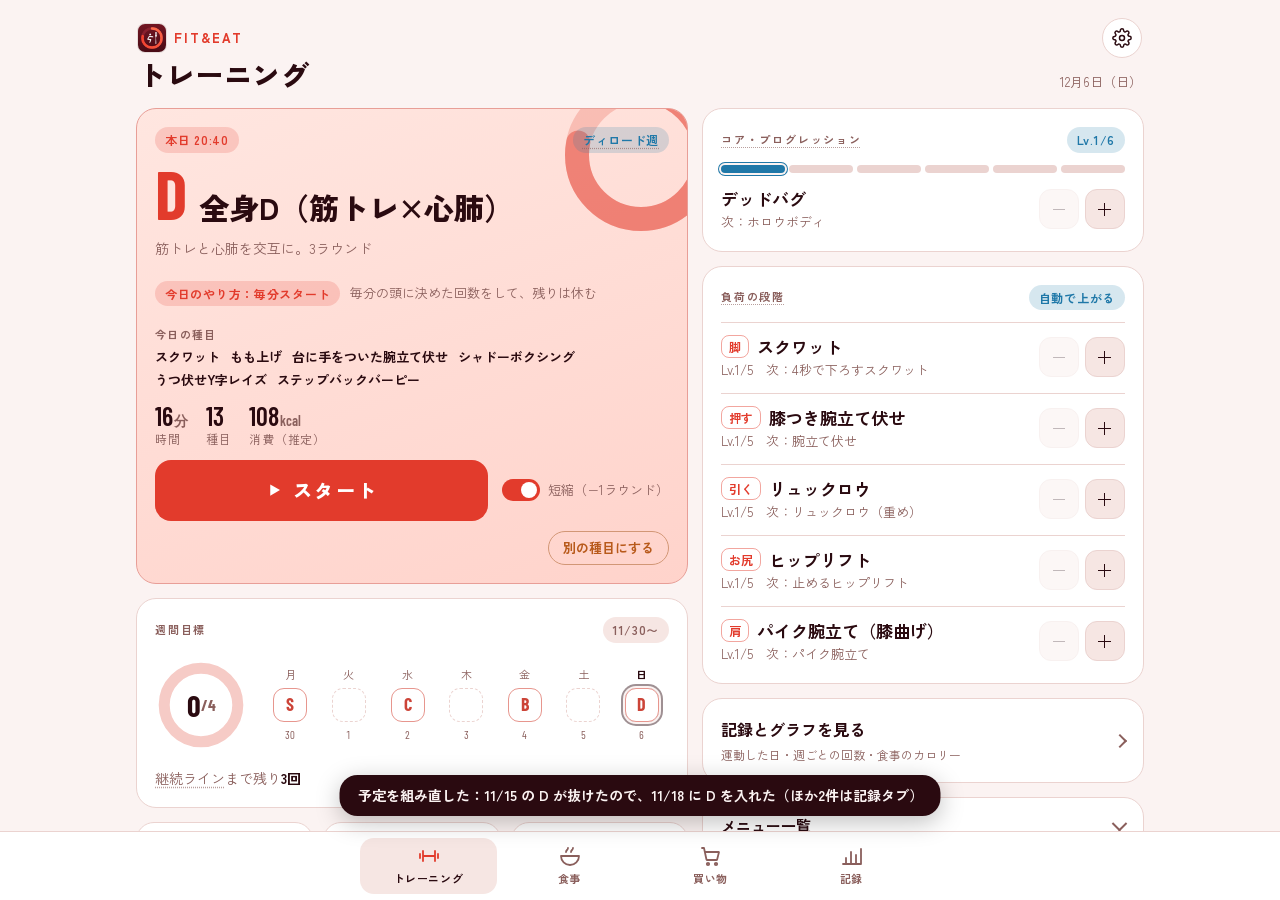
==== commit 8ee01db7: "ながら宅トレ（運動タイマー）を更新 Co-Authored-By: Claude Opus 5.5 <noreply@anthropic.com>" ====
--- a/training/index.html
+++ b/training/index.html
@@ -472,7 +472,7 @@
 .ghost.headg{stroke-width:3}
 .path{fill:none;stroke:var(--state);stroke-width:3;stroke-dasharray:2 7;stroke-linecap:round;opacity:.8}
 .pathdot{fill:var(--state)}
-.figbox .beat{position:absolute;left:0;right:0;top:2%;display:flex;flex-direction:column;align-items:center;gap:6px;pointer-events:none}
+.figbox .beat{position:absolute;left:4%;top:4%;display:flex;flex-direction:column;align-items:flex-start;gap:6px;pointer-events:none}   /* 人形の真上だと、腕を上げる動きで手と重なる（2026-11-18）。人形の無い左上の角に置く */
 .figbox .beat small{font-size:11px;font-weight:700;letter-spacing:.14em;color:var(--muted)}
 .figbox .beat b{font-size:clamp(20px,3.6vw,30px);font-weight:900;line-height:1.1;color:var(--state)}
 .figbox .beat .dots{display:flex;gap:7px}
@@ -522,6 +522,25 @@
 .extras .ex1 .n small{font-size:12px;font-weight:400;color:var(--muted)}
 .extras .ex1 .n .q{font-style:normal;font-weight:400;color:var(--muted);margin-left:6px;white-space:nowrap}
 .extras .linkbtn{align-self:flex-start}
+/* 超えた分の調整（2026-11-18）。超過のメーターの赤（--go）に合わせる */
+.adj{display:flex;flex-direction:column;gap:8px;padding:12px;border-radius:14px;border:1px solid color-mix(in srgb,var(--go) 45%,var(--line));background:color-mix(in srgb,var(--go) 7%,var(--surface))}
+.adj-lead,.adj-note{margin:0;font-size:13px;line-height:1.55;color:var(--muted)}
+.adj-lead{color:var(--ink);font-weight:700}
+.adj-opts{display:flex;flex-direction:column;gap:6px}
+.adj-opts button{appearance:none;font:inherit;text-align:left;cursor:pointer;display:grid;grid-template-columns:auto minmax(0,1fr);align-items:baseline;gap:3px 10px;padding:10px 12px;border-radius:12px;border:1px solid var(--line);background:var(--surface);color:var(--ink)}
+.adj-opts button b{font-size:15px;white-space:nowrap}
+.adj-opts button .tag{justify-self:end;font-size:11px;color:var(--muted);white-space:nowrap}
+.adj-opts button .tag i{font-style:normal;font-weight:700;color:var(--go);margin-right:6px}
+.adj-opts button small{grid-column:1/-1;font-size:12.5px;line-height:1.55;color:var(--muted)}
+.adj-opts button small > span{display:block}
+.adj-opts button small em{font-style:normal;font-weight:700;color:var(--ink);margin-right:8px}
+.adj-opts button[aria-pressed="true"]{border-color:var(--go);box-shadow:inset 0 0 0 1px var(--go)}
+.adj-opts button[aria-pressed="true"] b{color:var(--go)}
+.ptip{display:flex;flex-direction:column;gap:6px;margin-top:-4px}
+.ptip p{margin:0;font-size:13px;line-height:1.55;color:var(--muted);border-left:3px solid var(--food);padding:2px 0 2px 10px}
+.ptip p b{color:var(--ink)}
+.ptip .linkbtn{align-self:flex-start;margin-left:13px}
+.hero .burn{display:flex;flex-wrap:wrap;align-items:center;gap:6px 10px;margin:8px 0 0;font-size:13px;line-height:1.5;color:var(--muted)}
 .seg.five{grid-template-columns:repeat(5,minmax(0,1fr))}
 .seg.five button{font-size:13px;font-weight:700;padding:9px 2px;line-height:1.3;word-break:keep-all}
 .adlist{display:flex;flex-direction:column;margin-top:4px}
@@ -770,7 +789,7 @@
 <div class="confetti" id="confetti" aria-hidden="true"></div>
 
 <script>
-const 運動 = {"準備": [{"名前": "足踏み", "秒": 60, "動き": "march", "合図": "腕振りを徐々に大きく"}, {"名前": "肩回し", "秒": 40, "動き": "armcircle", "合図": "前20秒・後ろ20秒"}, {"名前": "股関節回し", "秒": 40, "動き": "hipcircle", "合図": "腰に手を当てて大きく回旋"}, {"名前": "ゆっくりスクワット", "秒": 40, "動き": "squat", "合図": "浅め・ゆっくり"}], "伸ばす": [{"名前": "太もも前を伸ばす", "秒": 40, "動き": "stretchq", "合図": "片脚20秒ずつ・壁で支える"}, {"名前": "もも裏を伸ばす", "秒": 40, "動き": "stretchh", "合図": "背中を丸めず前傾"}, {"名前": "ゆっくり呼吸", "秒": 40, "動き": "rest", "合図": "4秒吸う・6秒吐く"}], "体幹の段階": [{"名前": "デッドバグ", "秒": 40, "動き": "deadbug", "合図": "仰向けで、反対の手足をゆっくり伸ばす。腰は床につけたまま"}, {"名前": "ホロウボディ", "秒": 30, "動き": "hollow", "合図": "手足を浮かせて止まる。腰を床に押しつける"}, {"名前": "レッグレイズ", "秒": 40, "動き": "legraise", "合図": "脚を伸ばしたまま上げ下げ。下ろすときは3秒"}, {"名前": "ドラゴンフラッグ（膝曲げで下ろす）", "秒": 40, "動き": "dragon", "合図": "ソファの脚をつかみ、5秒かけて下ろす"}, {"名前": "ドラゴンフラッグ（脚を伸ばして下ろす）", "秒": 40, "動き": "dragon", "合図": "5秒かけて下ろす。腰が反ったらやめる"}, {"名前": "ドラゴンフラッグ", "秒": 40, "動き": "dragon", "合図": "上げて、5秒かけて下ろす"}], "メニュー": [{"記号": "A", "名前": "全身A（脚・押す・引く）", "ひとこと": "脚・胸・背中・お尻を交互に、3ラウンド", "流れ": [{"準備": true}, {"回す": 3, "中": [{"枠": "脚", "名前": "スクワット", "秒": 45, "動き": "squat", "合図": "3秒で下ろし、速く立つ（約10回）。あと2回で限界、の所まで"}, {"名前": "休み", "秒": 15, "動き": "rest", "合図": "呼吸を整える・給水"}, {"枠": "押す", "名前": "膝つき腕立て伏せ", "秒": 40, "動き": "pushup", "合図": "膝をついて、2秒で下ろし速く押す。あと2回で限界、の所まで"}, {"名前": "休み", "秒": 15, "動き": "rest", "合図": "呼吸を整える・給水"}, {"枠": "引く", "名前": "リュックロウ", "秒": 45, "動き": "row", "合図": "本を入れたリュック（約5kg）。前かがみで肘を後ろへ。あと2回で限界、の所まで"}, {"名前": "休み", "秒": 15, "動き": "rest", "合図": "呼吸を整える・給水"}, {"枠": "お尻", "名前": "ヒップリフト", "秒": 40, "動き": "bridge", "合図": "上で1秒止める。あと2回で限界、の所まで"}], "周の休み": 60}, {"体幹": 2}, {"伸ばす": true}], "分": 19, "MET": 5.0}, {"記号": "C", "名前": "心肺インターバル", "ひとこと": "4分きつく×4本（間は3分足踏みで休む）。ジャンプなし", "流れ": [{"準備": true}, {"回す": 4, "中": [{"名前": "もも上げ（ややきつく）", "秒": 60, "動き": "march", "合図": "会話できない強さ（4分のうち）"}, {"名前": "シャドーボクシング（ややきつく）", "秒": 60, "動き": "boxing", "合図": "左右交互・高速。会話できない強さ"}, {"名前": "もも上げ（ややきつく）", "秒": 60, "動き": "march", "合図": "会話できない強さ（4分のうち）"}, {"名前": "シャドーボクシング（ややきつく）", "秒": 60, "動き": "boxing", "合図": "左右交互・高速。会話できない強さ"}, {"名前": "足踏み（リカバリー）", "秒": 180, "動き": "march", "合図": "その場で軽く足踏み。給水してよい"}], "周の休み": 0}, {"名前": "ゆっくり呼吸", "秒": 60, "動き": "rest", "合図": "4秒吸う・6秒吐く"}], "分": 32, "MET": 7.0}, {"記号": "B", "名前": "全身B（引く・肩・脚）", "ひとこと": "背中・肩・脚と、速く立つ力。3ラウンド", "流れ": [{"準備": true}, {"回す": 3, "中": [{"枠": "引く", "名前": "リュックロウ", "秒": 45, "動き": "row", "合図": "本を入れたリュック（約5kg）。前かがみで肘を後ろへ。あと2回で限界、の所まで"}, {"名前": "休み", "秒": 15, "動き": "rest", "合図": "呼吸を整える・給水"}, {"枠": "肩", "名前": "パイク腕立て（膝曲げ）", "秒": 40, "動き": "pike", "合図": "お尻を高く、膝を曲げて。あと2回で限界、の所まで"}, {"名前": "休み", "秒": 15, "動き": "rest", "合図": "呼吸を整える・給水"}, {"枠": "脚", "名前": "スクワット", "秒": 45, "動き": "squat", "合図": "3秒で下ろし、速く立つ（約10回）。あと2回で限界、の所まで"}, {"名前": "休み", "秒": 15, "動き": "rest", "合図": "呼吸を整える・給水"}, {"名前": "速く立つスクワット", "秒": 30, "動き": "squatfast", "合図": "ゆっくり座って一気に立つ。5回"}, {"名前": "休み", "秒": 15, "動き": "rest", "合図": "呼吸を整える・給水"}, {"名前": "スーパーマン", "秒": 30, "動き": "superman", "合図": "うつ伏せで手足を浮かせ2秒止める"}], "周の休み": 60}, {"体幹": 2}, {"伸ばす": true}], "分": 21, "MET": 5.0}, {"記号": "D", "名前": "全身D（筋トレ×心肺）", "ひとこと": "筋トレと心肺を交互に。3ラウンド", "流れ": [{"準備": true}, {"回す": 3, "中": [{"枠": "脚", "名前": "スクワット", "秒": 40, "動き": "squat", "合図": "3秒で下ろし、速く立つ（約10回）。あと2回で限界、の所まで"}, {"名前": "休み", "秒": 20, "動き": "rest", "合図": "呼吸を整える・給水"}, {"名前": "マウンテンクライマー", "秒": 30, "動き": "climber", "合図": "ペースは任意"}, {"名前": "休み", "秒": 20, "動き": "rest", "合図": "呼吸を整える・給水"}, {"枠": "押す", "名前": "膝つき腕立て伏せ", "秒": 40, "動き": "pushup", "合図": "膝をついて、2秒で下ろし速く押す。あと2回で限界、の所まで"}, {"名前": "休み", "秒": 20, "動き": "rest", "合図": "呼吸を整える・給水"}, {"名前": "もも上げ", "秒": 30, "動き": "march", "合図": "腕も振る"}, {"名前": "休み", "秒": 20, "動き": "rest", "合図": "呼吸を整える・給水"}, {"枠": "引く", "名前": "リュックロウ", "秒": 40, "動き": "row", "合図": "本を入れたリュック（約5kg）。前かがみで肘を後ろへ。あと2回で限界、の所まで"}, {"名前": "休み", "秒": 20, "動き": "rest", "合図": "呼吸を整える・給水"}, {"名前": "立ったまま始めるバーピー", "秒": 30, "動き": "burpee", "合図": "ジャンプなし・腕立てなし"}], "周の休み": 60}, {"伸ばす": true}], "分": 22, "MET": 6.5}, {"記号": "S", "名前": "クイック", "ひとこと": "忙しい日の短縮版。全身を2ラウンド", "流れ": [{"名前": "足踏み", "秒": 60, "動き": "march", "合図": "腕振りあり"}, {"回す": 2, "中": [{"枠": "脚", "名前": "スクワット", "秒": 40, "動き": "squat", "合図": "3秒で下ろし、速く立つ（約10回）。あと2回で限界、の所まで"}, {"名前": "休み", "秒": 15, "動き": "rest", "合図": "呼吸を整える・給水"}, {"枠": "押す", "名前": "膝つき腕立て伏せ", "秒": 40, "動き": "pushup", "合図": "膝をついて、2秒で下ろし速く押す。あと2回で限界、の所まで"}, {"名前": "休み", "秒": 15, "動き": "rest", "合図": "呼吸を整える・給水"}, {"枠": "引く", "名前": "リュックロウ", "秒": 40, "動き": "row", "合図": "本を入れたリュック（約5kg）。前かがみで肘を後ろへ。あと2回で限界、の所まで"}, {"名前": "休み", "秒": 15, "動き": "rest", "合図": "呼吸を整える・給水"}, {"枠": "お尻", "名前": "ヒップリフト", "秒": 40, "動き": "bridge", "合図": "上で1秒止める。あと2回で限界、の所まで"}], "周の休み": 45}, {"名前": "太もも前を伸ばす", "秒": 40, "動き": "stretchq", "合図": "片脚20秒ずつ"}, {"名前": "ゆっくり呼吸", "秒": 40, "動き": "rest", "合図": "4秒吸う・6秒吐く"}], "分": 10, "MET": 4.5}], "いまの段": 1, "終わったら": "たんぱく質20〜30gを補給", "順番": ["A", "C", "B", "D"], "すきま": "S", "体重": 64, "週の回数": 4, "栄養": {"身長": 158, "年齢": 46, "性別": "男", "活動係数": 1.35, "減らす": 350, "下限": 1500, "たんぱく質_体重あたり": 1.9, "脂質の割合": 0.25, "配分": {"朝": 0.3, "昼": 0.35, "夕": 0.35}, "外食の見込み": {"朝": 450, "昼": 750, "夕": 800}, "間食": false}, "段階": {"脚": [{"名前": "スクワット", "動き": "squat", "合図": "3秒で下ろし、速く立つ（約10回）。あと2回で限界、の所まで", "仲間": [{"名前": "ワイドスクワット", "動き": "squat", "合図": "足を肩幅の1.5倍・つま先を外へ。3秒で下ろし速く立つ。あと2回で限界、の所まで"}, {"名前": "リバースランジ", "動き": "lunge", "合図": "片足を後ろへ引いて沈め、前の足で押して戻る。左右交互。あと2回で限界、の所まで"}]}, {"名前": "4秒で下ろすスクワット", "動き": "squat4", "合図": "4秒で下ろし、速く立つ（約9回）。あと2回で限界、の所まで", "仲間": [{"名前": "下で2秒止めるスクワット", "動き": "squat2", "合図": "3秒で下ろし、いちばん下で2秒止めてから速く立つ。あと2回で限界、の所まで"}, {"名前": "4秒で下ろすワイドスクワット", "動き": "squat4", "合図": "足を広く・つま先を外へ。4秒で下ろし速く立つ。あと2回で限界、の所まで"}]}, {"名前": "スプリットスクワット", "動き": "lunge", "合図": "前後に足を開いて真下に沈む。左右交互に。あと2回で限界、の所まで", "仲間": [{"名前": "4秒で沈めるリバースランジ", "動き": "lunge4", "合図": "後ろへ引いて4秒で沈め、速く戻る。左右交互。あと2回で限界、の所まで"}, {"名前": "ジャンプスクワット", "動き": "jumpsquat", "合図": "しゃがんで真上に跳び、ひざを曲げて静かに着地。8〜10回"}]}, {"名前": "ブルガリアンスクワット", "動き": "lunge", "合図": "後ろ足をソファにのせて沈む。左右交互に。あと2回で限界、の所まで", "仲間": [{"名前": "ジャンプランジ", "動き": "jumplunge", "合図": "前後に開いて沈み、跳んで空中で足を入れ替える。左右5回ずつ"}, {"名前": "下で2秒止めるスプリットスクワット", "動き": "lunge2", "合図": "前後に開いて沈め、下で2秒止める。左右とも。あと2回で限界、の所まで"}]}, {"名前": "4秒で下ろすブルガリアンスクワット", "動き": "lunge4", "合図": "後ろ足をソファに。4秒で沈む。あと2回で限界、の所まで", "仲間": [{"名前": "下で止めるブルガリアンスクワット", "動き": "lunge2", "合図": "後ろの足を台に。沈めて2秒止める。左右とも。あと2回で限界、の所まで"}, {"名前": "深いジャンプランジ", "動き": "jumplunge", "合図": "深く沈んでから跳び、空中で足を入れ替える。左右6回ずつ"}]}], "押す": [{"名前": "膝つき腕立て伏せ", "動き": "pushup", "合図": "膝をついて、2秒で下ろし速く押す。あと2回で限界、の所まで", "仲間": [{"名前": "台に手をついた腕立て伏せ", "動き": "incline", "合図": "椅子や机に手をつき、体をまっすぐ。2秒で下ろし速く押す。あと2回で限界、の所まで"}, {"名前": "膝つきワイド腕立て伏せ", "動き": "pushup", "合図": "膝をつき、手を肩幅より広く。2秒で下ろし速く押す。あと2回で限界、の所まで"}]}, {"名前": "腕立て伏せ", "動き": "pushup", "合図": "頭からかかとまで一直線。あと2回で限界、の所まで", "仲間": [{"名前": "膝つきダイヤモンド腕立て伏せ", "動き": "pushup", "合図": "膝をつき、両手の指でひし形を作って胸の下に。あと2回で限界、の所まで"}, {"名前": "台に手をついて4秒で下ろす腕立て伏せ", "動き": "incline4", "合図": "椅子や机に手をつき、4秒で下ろし速く押す。あと2回で限界、の所まで"}]}, {"名前": "4秒で下ろす腕立て伏せ", "動き": "pushup4", "合図": "4秒で下ろし、速く押す。あと2回で限界、の所まで", "仲間": [{"名前": "ダイヤモンド腕立て伏せ", "動き": "pushup", "合図": "両手でひし形を作って胸の下に。肘は体の横を通す。あと2回で限界、の所まで"}, {"名前": "下で2秒止める腕立て伏せ", "動き": "pushup2", "合図": "2秒で下ろし、胸が床すれすれで2秒止める。あと2回で限界、の所まで"}]}, {"名前": "足を台にのせた腕立て伏せ", "動き": "pushup", "合図": "足をソファにのせる。あと2回で限界、の所まで", "仲間": [{"名前": "足を台にのせたワイド腕立て伏せ", "動き": "pushup", "合図": "足を椅子に、手を肩幅より広く。あと2回で限界、の所まで"}, {"名前": "4秒で下ろすダイヤモンド腕立て伏せ", "動き": "pushup4", "合図": "両手でひし形。4秒で下ろし速く押す。あと2回で限界、の所まで"}]}, {"名前": "足を台にのせて4秒で下ろす腕立て伏せ", "動き": "pushup4", "合図": "足をソファに。4秒で下ろす。あと2回で限界、の所まで", "仲間": [{"名前": "足を台にのせて下で止める腕立て伏せ", "動き": "pushup2", "合図": "足を椅子に。下で2秒止めてから押す。あと2回で限界、の所まで"}, {"名前": "足を台にのせたダイヤモンド腕立て伏せ", "動き": "pushup", "合図": "足を椅子に、手はひし形。あと2回で限界、の所まで"}]}], "引く": [{"名前": "リュックロウ", "動き": "row", "合図": "本を入れたリュック（約5kg）。前かがみで肘を後ろへ。あと2回で限界、の所まで", "仲間": [{"名前": "スーパーマン", "動き": "superman", "合図": "うつ伏せで手足を同時に上げ、2秒止めて下ろす。10回"}, {"名前": "うつ伏せY字レイズ", "動き": "yraise", "合図": "うつ伏せで腕をY字に伸ばし、肩甲骨を寄せて腕を上げる。12回"}]}, {"名前": "リュックロウ（重め）", "動き": "row", "合図": "本を足して約8kg。あと2回で限界、の所まで", "仲間": [{"名前": "交互リュックロウ", "動き": "row", "合図": "リュックを片手ずつ交互に引く。前かがみで肘を後ろへ。あと2回で限界、の所まで"}, {"名前": "上で2秒止めるY字レイズ", "動き": "yraise2", "合図": "うつ伏せで腕をY字に上げ、上で2秒止める。10回"}]}, {"名前": "止めるリュックロウ", "動き": "row2", "合図": "引いた所で2秒止める。あと2回で限界、の所まで", "仲間": [{"名前": "4秒で戻すリュックロウ", "動き": "row4", "合図": "速く引いて、4秒かけて戻す。あと2回で限界、の所まで"}, {"名前": "3秒止めるスーパーマン", "動き": "superman", "合図": "手足を上げて3秒止める。肩甲骨を寄せる。10回"}]}, {"名前": "片手リュックロウ", "動き": "row", "合図": "片手で。左右を半分ずつ。あと2回で限界、の所まで", "仲間": [{"名前": "片手で4秒戻すリュックロウ", "動き": "row4", "合図": "片手を椅子について、速く引いて4秒で戻す。左右とも。あと2回で限界、の所まで"}, {"名前": "止めるリュックロウ（重め）", "動き": "row2", "合図": "リュックを重めに。上で2秒止める。あと2回で限界、の所まで"}]}, {"名前": "片手で止めるリュックロウ", "動き": "row2", "合図": "片手で、引いた所で2秒止める。左右を半分ずつ。あと2回で限界、の所まで", "仲間": [{"名前": "片手で4秒戻すリュックロウ（重め）", "動き": "row4", "合図": "片手でリュックを重めに。速く引いて4秒で戻す。左右とも。あと2回で限界、の所まで"}, {"名前": "片手リュックロウ（重め）", "動き": "row", "合図": "片手でリュックを重めに。左右とも。あと2回で限界、の所まで"}]}], "お尻": [{"名前": "ヒップリフト", "動き": "bridge", "合図": "上で1秒止める。あと2回で限界、の所まで", "仲間": [{"名前": "ドンキーキック", "動き": "kickback", "合図": "四つんばいで、ひざを曲げたまま足裏を天井へ押し上げる。左右とも。あと2回で限界、の所まで"}, {"名前": "足踏みヒップリフト", "動き": "bridgemarch", "合図": "お尻を上げたまま、左右の足を交互に少し浮かせる。腰を落とさない。左右10回ずつ"}]}, {"名前": "止めるヒップリフト", "動き": "bridge2", "合図": "上で3秒止める。あと2回で限界、の所まで", "仲間": [{"名前": "上で止めるドンキーキック", "動き": "kickback2", "合図": "四つんばいで足裏を天井へ。上で2秒止める。左右とも。あと2回で限界、の所まで"}, {"名前": "足を開いたヒップリフト", "動き": "bridge2", "合図": "足を肩幅より広く。上で2秒止める。あと2回で限界、の所まで"}]}, {"名前": "片脚ヒップリフト", "動き": "bridge", "合図": "片脚を伸ばして浮かせる。左右を半分ずつ。あと2回で限界、の所まで", "仲間": [{"名前": "足を台にのせたヒップリフト", "動き": "bridge", "合図": "かかとを椅子にのせて、お尻を上げる。あと2回で限界、の所まで"}, {"名前": "止める足踏みヒップリフト", "動き": "bridgemarch", "合図": "お尻を上げたまま、片足ずつ2秒浮かせる。左右8回ずつ"}]}, {"名前": "片足ルーマニアンデッドリフト", "動き": "rdl", "合図": "リュックを持ち、片足で前に倒す。左右を半分ずつ。あと2回で限界、の所まで", "仲間": [{"名前": "上で3秒止める片脚ヒップリフト", "動き": "bridge2", "合図": "片脚で上げ、上で3秒止める。左右とも。あと2回で限界、の所まで"}, {"名前": "足を台にのせた片脚ヒップリフト", "動き": "bridge", "合図": "片足のかかとを椅子に。左右とも。あと2回で限界、の所まで"}]}, {"名前": "片足ルーマニアンデッドリフト（重め）", "動き": "rdl", "合図": "リュックに本を足す。左右を半分ずつ。あと2回で限界、の所まで", "仲間": [{"名前": "4秒で倒す片足ルーマニアンデッドリフト", "動き": "rdl4", "合図": "片足立ちで4秒かけて体を倒し、速く起こす。左右とも。あと2回で限界、の所まで"}, {"名前": "足を台にのせて止める片脚ヒップリフト", "動き": "bridge2", "合図": "片足を椅子に。上で3秒止める。左右とも。あと2回で限界、の所まで"}]}], "肩": [{"名前": "パイク腕立て（膝曲げ）", "動き": "pike", "合図": "お尻を高く、膝を曲げて。あと2回で限界、の所まで", "仲間": [{"名前": "リュックショルダープレス", "動き": "press", "合図": "リュックを胸の前に抱え、頭の上へ押し上げる。あと2回で限界、の所まで"}, {"名前": "プランクショルダータップ", "動き": "shtap", "合図": "腕立ての姿勢で、片手ずつ反対の肩に触れる。腰を揺らさない。左右10回ずつ"}]}, {"名前": "パイク腕立て", "動き": "pike", "合図": "お尻を高く上げた腕立て。あと2回で限界、の所まで", "仲間": [{"名前": "リュックショルダープレス（重め）", "動き": "press", "合図": "リュックを重めに。頭の上へ押し上げる。あと2回で限界、の所まで"}, {"名前": "下で2秒止めるパイク腕立て", "動き": "pike2", "合図": "お尻を高く。頭が床すれすれで2秒止める。あと2回で限界、の所まで"}]}, {"名前": "4秒で下ろすパイク腕立て", "動き": "pike4", "合図": "4秒で下ろし、速く押す。あと2回で限界、の所まで", "仲間": [{"名前": "4秒で下ろすリュックプレス", "動き": "press4", "合図": "速く押し上げて、4秒かけて下ろす。あと2回で限界、の所まで"}, {"名前": "速いショルダータップ", "動き": "shtap", "合図": "腕立ての姿勢で、速く交互に肩に触れる。腰を揺らさない。30秒"}]}, {"名前": "足を台にのせたパイク腕立て", "動き": "pike", "合図": "足をソファにのせる。あと2回で限界、の所まで", "仲間": [{"名前": "片手リュックショルダープレス", "動き": "press", "合図": "リュックの片側の肩ひもを持ち、片手で押し上げる。左右とも。あと2回で限界、の所まで"}, {"名前": "下で2秒止めるパイク腕立て（足を台に）", "動き": "pike2", "合図": "足を椅子に。頭が床すれすれで2秒止める。あと2回で限界、の所まで"}]}, {"名前": "足を台にのせて4秒で下ろすパイク腕立て", "動き": "pike4", "合図": "足をソファに。4秒で下ろす。あと2回で限界、の所まで", "仲間": [{"名前": "足を台にのせて下で止めるパイク腕立て", "動き": "pike2", "合図": "足を椅子に。下で2秒止めてから押す。あと2回で限界、の所まで"}, {"名前": "片手で4秒で下ろすリュックプレス", "動き": "press4", "合図": "片手で押し上げ、4秒で下ろす。左右とも。あと2回で限界、の所まで"}]}]}, "有酸素の仲間": [{"名前": "もも上げ", "動き": "march", "合図": "腕も振る"}, {"名前": "シャドーボクシング", "動き": "boxing", "合図": "左右交互・高速"}, {"名前": "マウンテンクライマー", "動き": "climber", "合図": "腕立ての姿勢で、ひざを胸へ交互に"}, {"名前": "ジャンピングジャック", "動き": "jack", "合図": "跳んで足を開き、手を頭の上へ。着地は静かに"}, {"名前": "スケーター", "動き": "skater", "合図": "横へ跳んで片足で着地。反対へ跳び返す"}, {"名前": "バーピー", "動き": "burpee", "合図": "しゃがむ・足を引く・戻す・立つ。自分のペースで"}], "やり方": {"A": ["サーキット", "はしご", "タバタ", "毎分スタート"], "B": ["はしご", "サーキット", "毎分スタート", "タバタ"], "D": ["タバタ", "毎分スタート", "サーキット", "はしご"], "S": ["サーキット", "タバタ", "はしご"]}, "レシピ": [{"id": "y01", "名前": "コンビニ高たんぱくセット", "区分": "夕", "忙しさ": 1, "分": 3, "味": "和", "傾向": "さっぱり", "主": "鶏", "たんぱく質": 41, "kcal": 330, "材料": [["サラダチキン", 1, "パック", "コンビニ"], ["ゆで卵", 1, "個", "コンビニ"], ["豆腐バー", 1, "本", "コンビニ"], ["カット野菜", 1, "袋", "コンビニ"]], "作り方": ["サラダチキンを袋から出し、手で1cm幅に裂く", "カット野菜を袋から出して皿に広げ、サラダチキンをのせる", "ゆで卵は殻をむいて縦半分に切り、豆腐バーは3等分に切って添える", "ドレッシングを使うときは、ノンオイルなら付属の全量、ふつうのドレッシングなら半量（大さじ1まで）をかける"], "コツ": "帰りが遅い日の切り札。ドレッシングはノンオイルか半量に", "主食込み": false, "作り置き": false, "おすすめ副菜": "h06", "野菜": 100, "分類": "主菜"}, {"id": "y02", "名前": "サバ缶の玉ねぎポン酢＋冷やっこ", "区分": "夕", "忙しさ": 1, "分": 5, "味": "和", "傾向": "さっぱり", "主": "魚", "たんぱく質": 38, "kcal": 420, "材料": [["サバ缶（水煮）", 1, "缶", "乾物缶"], ["玉ねぎ", 0.25, "個", "野菜"], ["絹豆腐", 0.5, "丁", "卵豆乳"], ["ポン酢", 1, "大さじ", "調味料"], ["しょうが（チューブ）", 2, "cm", "調味料"], ["かつお節", 1, "g", "調味料"]], "作り方": ["玉ねぎ1/4個を縦に2mm幅の薄切りにする。辛みが苦手なら水に3分さらし、手でぎゅっと絞って水気を切る", "サバ缶を開け、身を汁ごと深めの器に出し、箸で3cmくらいの大きさにほぐす", "サバに玉ねぎをのせ、ポン酢小さじ2を回しかける", "絹豆腐1/2丁はパックの水を切って別の器に盛り、かつお節1g・しょうが2cmをのせ、残りのポン酢小さじ1をかける"], "コツ": "缶の汁にもたんぱく質と DHA。捨てずに使う", "主食込み": false, "作り置き": false, "おすすめ副菜": "h02", "野菜": 50, "分類": "主菜"}, {"id": "y03", "名前": "まぐろ赤身の漬け丼", "区分": "夕", "忙しさ": 1, "分": 8, "味": "和", "傾向": "さっぱり", "主": "魚", "たんぱく質": 32, "kcal": 505, "材料": [["まぐろ赤身（刺身）", 120, "g", "肉魚"], ["卵黄", 1, "個", "卵豆乳"], ["刻みのり", 0, "", "乾物缶", "ひとつまみ"], ["しょうゆ", 1, "大さじ", "調味料"], ["みりん", 0.5, "大さじ", "調味料"], ["ごま", 1, "小さじ", "調味料"]], "作り方": ["みりん大さじ1/2を耐熱の小皿に入れ、ラップなしで600W 20秒加熱してアルコールを飛ばす。しょうゆ大さじ1を加えて混ぜ、漬けだれにする", "まぐろを7mm厚さのそぎ切りにし、漬けだれに入れて全体にからめ、冷蔵庫で5分漬ける（途中で1回返す）", "丼にご飯150gを盛り、まぐろを並べる。残った漬けだれを小さじ1だけ回しかける", "真ん中を少しくぼませて卵黄をのせ、刻みのりとごま小さじ1を散らす"], "コツ": "ご飯込み。漬けるのは5分で十分（長く漬けると塩辛くなる）", "主食込み": true, "作り置き": false, "おすすめ副菜": "h07", "野菜": 0, "分類": "一品で満足"}, {"id": "y04", "名前": "サラダチキンの豆腐ごま塩だれ", "区分": "夕", "忙しさ": 1, "分": 5, "味": "和", "傾向": "あっさり", "主": "鶏", "たんぱく質": 33, "kcal": 320, "材料": [["サラダチキン", 1, "パック", "コンビニ"], ["絹豆腐", 0.5, "丁", "卵豆乳"], ["長ねぎ", 0.25, "本", "野菜"], ["ごま油", 1, "小さじ", "調味料"], ["鶏がらスープの素", 0.5, "小さじ", "調味料"], ["レモン汁", 1, "小さじ", "調味料"], ["ごま", 1, "小さじ", "調味料"], ["塩", 0, "", "調味料", "ひとつまみ"]], "作り方": ["長ねぎ1/4本をみじん切り（2mm角）にする", "小さめの器にねぎ・ごま油小さじ1・鶏がらスープの素小さじ1/2・レモン汁小さじ1・ごま小さじ1・塩ひとつまみ（約0.5g）を入れてよく混ぜ、2分置いてなじませる", "絹豆腐1/2丁をキッチンペーパーで包んで1分置き、水気を切って1.5cm幅に切る", "サラダチキンを1cm幅に切り、豆腐と交互に皿に並べる", "ねぎだれを全体にかける"], "コツ": "ねぎだれは2分置くと、ねぎの辛みが和らいでなじむ", "主食込み": false, "作り置き": false, "おすすめ副菜": "h07", "野菜": 25, "分類": "主菜"}, {"id": "y05", "名前": "鶏むねのレンジ蒸し ねぎポン酢", "区分": "夕", "忙しさ": 2, "分": 12, "味": "和", "傾向": "さっぱり", "主": "鶏", "たんぱく質": 36, "kcal": 250, "材料": [["鶏むね肉", 150, "g", "肉魚"], ["長ねぎ", 0.5, "本", "野菜"], ["冷凍ブロッコリー", 80, "g", "冷凍"], ["酒", 1, "大さじ", "調味料"], ["塩", 0, "", "調味料", "ひとつまみ"], ["ポン酢", 1.5, "大さじ", "調味料"], ["ごま油", 0.5, "小さじ", "調味料"]], "作り方": ["鶏むね150gは厚い所に包丁で切り込みを入れて厚さを2cmにそろえ、フォークで両面を10か所ずつ刺す", "耐熱皿にのせ、酒大さじ1・塩ひとつまみ（約0.5g）をもみ込む", "ふんわりラップをして600Wで2分→裏返して1分30秒。ラップをしたまま5分置き、余熱で火を通す（切って中がピンクなら30秒ずつ追加）", "置いている間に、冷凍ブロッコリー80gを別の耐熱皿に入れ、ラップをして600Wで1分30秒", "長ねぎ1/2本をみじん切りにし、ポン酢大さじ1と1/2・ごま油小さじ1/2・鶏の蒸し汁小さじ1と混ぜて、ねぎだれを作る", "鶏を1cm幅に切ってブロッコリーと盛り、ねぎだれをかける"], "コツ": "加熱しすぎるとパサつく。余熱で中まで火を通す", "主食込み": false, "作り置き": false, "おすすめ副菜": "h06", "野菜": 130, "分類": "主菜"}, {"id": "y06", "名前": "豚こまともやしのレンジ蒸し＋納豆", "区分": "夕", "忙しさ": 2, "分": 10, "味": "和", "傾向": "さっぱり", "主": "豚", "たんぱく質": 31, "kcal": 400, "材料": [["豚こま（赤身）", 120, "g", "肉魚"], ["もやし", 1, "袋", "野菜"], ["納豆", 1, "パック", "卵豆乳"], ["酒", 1, "大さじ", "調味料"], ["ポン酢", 1.5, "大さじ", "調味料"], ["しょうが（チューブ）", 2, "cm", "調味料"], ["ごま油", 0.5, "小さじ", "調味料"]], "作り方": ["耐熱皿にもやし1袋を広げ、豚こま120gを重ならないように広げてのせる", "酒大さじ1を全体にふり、ふんわりラップをして600Wで4分。肉に赤い所が残っていれば、上下を返して1分追加", "ラップを外し、皿を傾けて出た水分を捨てる", "ポン酢大さじ1と1/2・しょうが2cm・ごま油小さじ1/2を混ぜてたれを作り、全体にかける", "納豆に付属のたれを混ぜ、小鉢に入れて添える"], "コツ": "皿にたまった水を捨ててからたれをかけると、味がぼやけない", "主食込み": false, "作り置き": false, "おすすめ副菜": "h04", "野菜": 200, "分類": "主菜"}, {"id": "y07", "名前": "鮭のレンジちゃんちゃん蒸し", "区分": "夕", "忙しさ": 2, "分": 10, "味": "和", "傾向": "甘辛", "主": "魚", "たんぱく質": 27, "kcal": 345, "材料": [["生鮭（冷凍可）", 1, "切れ", "肉魚"], ["キャベツ", 2, "枚", "野菜"], ["きのこ", 0.5, "パック", "野菜"], ["味噌", 1, "大さじ", "調味料"], ["みりん", 1, "大さじ", "調味料"], ["酒", 1, "大さじ", "調味料"], ["バター", 5, "g", "調味料"]], "作り方": ["味噌大さじ1・みりん大さじ1・酒大さじ1を小皿でよく混ぜ、味噌だれを作る", "キャベツ2枚を4cm角のざく切りにし、きのこ1/2パックは石づきを落としてほぐす", "耐熱皿にキャベツ→きのこの順に敷き、真ん中に鮭をのせ、鮭と野菜に味噌だれをかける", "ふんわりラップをして600Wで5分（冷凍の鮭は6分）。鮭の身が中まで白っぽくなっていればできあがり", "熱いうちにバター5gを鮭にのせ、溶けたら全体を混ぜながら食べる"], "コツ": "冷凍鮭はそのままでOK（1分長く）。仕上げのバターで香りが立つ", "主食込み": false, "作り置き": false, "おすすめ副菜": "h05", "野菜": 150, "分類": "主菜"}, {"id": "y08", "名前": "レンジ棒棒鶏", "区分": "夕", "忙しさ": 2, "分": 12, "味": "中", "傾向": "こってり", "主": "鶏", "たんぱく質": 37, "kcal": 350, "材料": [["鶏むね肉", 150, "g", "肉魚"], ["きゅうり", 1, "本", "野菜"], ["練りごま", 1, "大さじ", "調味料"], ["しょうゆ", 2, "小さじ", "調味料"], ["酢", 1, "小さじ", "調味料"], ["砂糖", 1, "小さじ", "調味料"], ["酒", 1, "大さじ", "調味料"], ["塩", 0, "", "調味料", "ひとつまみ"], ["しょうが（チューブ）", 1, "cm", "調味料"]], "作り方": ["鶏むね150gは厚い所に切り込みを入れて厚さ2cmにそろえ、フォークで両面を刺す。耐熱皿にのせ、酒大さじ1・塩ひとつまみ（約0.5g）をもみ込む", "ふんわりラップをして600Wで2分→裏返して1分30秒。ラップをしたまま5分置き、余熱で火を通す", "置いている間に、きゅうり1本を斜め薄切りにしてから2mm幅の細切りにし、皿に広げる", "小さなボウルに練りごま大さじ1・砂糖小さじ1を入れ、しょうゆ小さじ2・酢小さじ1・しょうが1cm・鶏の蒸し汁小さじ2を少しずつ加えて、そのつどよく混ぜ、なめらかなたれにする", "鶏を手で細く裂いてきゅうりにのせ、たれをかける"], "コツ": "たれは練りごまに少しずつ液体を足すと、分離せずなめらかになる", "主食込み": false, "作り置き": false, "おすすめ副菜": "h08", "野菜": 100, "分類": "主菜"}, {"id": "y09", "名前": "レンジ麻婆豆腐", "区分": "夕", "忙しさ": 2, "分": 12, "味": "中", "傾向": "ピリ辛", "主": "豆", "たんぱく質": 32, "kcal": 450, "材料": [["豚ひき肉（赤身）", 80, "g", "肉魚"], ["木綿豆腐", 1, "丁", "卵豆乳"], ["長ねぎ", 0.25, "本", "野菜"], ["豆板醤", 0.5, "小さじ", "調味料"], ["味噌", 1, "小さじ", "調味料"], ["しょうゆ", 0.5, "小さじ", "調味料"], ["鶏がらスープの素", 0.5, "小さじ", "調味料"], ["砂糖", 0.5, "小さじ", "調味料"], ["にんにく（チューブ）", 1, "cm", "調味料"], ["しょうが（チューブ）", 1, "cm", "調味料"], ["片栗粉", 1.5, "小さじ", "調味料"], ["ごま油", 0.5, "小さじ", "調味料"]], "作り方": ["木綿豆腐1丁を2cm角に切り、キッチンペーパーを敷いた耐熱皿に並べ、ラップなしで600W 2分。出た水を捨てる", "長ねぎ1/4本をみじん切りにする", "耐熱ボウルに豚ひき肉80g・豆板醤小さじ1/2・味噌小さじ1・しょうゆ小さじ1/2・鶏がらスープの素小さじ1/2・砂糖小さじ1/2・にんにく1cm・しょうが1cm・片栗粉小さじ1と1/2・水大さじ3を入れ、ひき肉をほぐしながらよく混ぜる", "ふんわりラップをして600Wで2分。取り出して、ひき肉の固まりをほぐすようによく混ぜる", "豆腐とねぎを加えてそっと混ぜ、またラップをして600Wで2分30秒。とろみがついて全体がふつふつしていればできあがり", "ごま油小さじ1/2を回しかけて盛る"], "コツ": "豆腐を先にレンジで水切りすると水っぽくならない。辛いのが好きなら豆板醤を小さじ1に", "主食込み": false, "作り置き": false, "おすすめ副菜": "h09", "野菜": 25, "分類": "主菜"}, {"id": "y10", "名前": "たらと豆腐のレンジ酒蒸し", "区分": "夕", "忙しさ": 2, "分": 12, "味": "和", "傾向": "あっさり", "主": "魚", "たんぱく質": 28, "kcal": 250, "材料": [["たら（切り身）", 1, "切れ", "肉魚"], ["絹豆腐", 0.5, "丁", "卵豆乳"], ["長ねぎ", 0.25, "本", "野菜"], ["塩", 0, "", "調味料", "ひとつまみ"], ["酒", 1, "大さじ", "調味料"], ["ポン酢", 1.5, "大さじ", "調味料"], ["しょうが（チューブ）", 2, "cm", "調味料"], ["ごま油", 0.5, "小さじ", "調味料"]], "作り方": ["たらは冷凍なら冷蔵庫か流水で解凍する。両面に塩ひとつまみ（約0.5g）をふって5分置き、出た水分をキッチンペーパーでふく", "置いている間に、絹豆腐1/2丁を半分に切り、長ねぎ1/4本を3mm幅の斜め薄切りにする", "耐熱皿に豆腐とたらを並べ、ねぎをのせて酒大さじ1をふる", "ふんわりラップをして600Wで4分。たらの身が白く、箸で押すとほぐれればできあがり", "ポン酢大さじ1と1/2・しょうが2cm・ごま油小さじ1/2を混ぜ、全体に回しかける"], "コツ": "たらに塩をふって出た水をふくと臭みが消える。脂が少なく、運動のあとでも重くない", "主食込み": false, "作り置き": false, "おすすめ副菜": "h02", "野菜": 25, "分類": "主菜"}, {"id": "y11", "名前": "鶏むねとブロッコリーのチーズ蒸し", "区分": "夕", "忙しさ": 2, "分": 10, "味": "洋", "傾向": "こってり", "主": "鶏", "たんぱく質": 40, "kcal": 390, "材料": [["鶏むね肉", 150, "g", "肉魚"], ["冷凍ブロッコリー", 100, "g", "冷凍"], ["ピザ用チーズ", 20, "g", "卵豆乳"], ["酒", 1, "大さじ", "調味料"], ["コンソメ", 1, "小さじ", "調味料"], ["にんにく（チューブ）", 1, "cm", "調味料"], ["片栗粉", 1, "小さじ", "調味料"], ["塩こしょう", 0, "", "調味料", "2振り"]], "作り方": ["鶏むね150gを1cm厚さのそぎ切りにする", "ボウルに鶏・酒大さじ1・コンソメ小さじ1・にんにく1cmを入れてもみ込み、片栗粉小さじ1をまぶす", "耐熱皿に鶏を重ならないように並べ、すき間に冷凍ブロッコリー100gを置き、ブロッコリーに塩こしょうを2振りする", "ふんわりラップをして600Wで4分。鶏の色が全部白く変わっているか見る（ピンクが残れば30秒追加）", "ピザ用チーズ20gを鶏の上に散らし、ラップなしで600W 1分。チーズが溶けたらできあがり"], "コツ": "片栗粉をまぶしてから加熱すると、むね肉がしっとりする", "主食込み": false, "作り置き": false, "おすすめ副菜": "h05", "野菜": 100, "分類": "主菜"}, {"id": "y12", "名前": "えびと卵のレンジ中華炒め", "区分": "夕", "忙しさ": 2, "分": 12, "味": "中", "傾向": "あっさり", "主": "魚", "たんぱく質": 31, "kcal": 350, "材料": [["冷凍むきえび", 100, "g", "冷凍"], ["卵", 2, "個", "卵豆乳"], ["長ねぎ", 0.25, "本", "野菜"], ["鶏がらスープの素", 1, "小さじ", "調味料"], ["酒", 1, "小さじ", "調味料"], ["片栗粉", 0.5, "小さじ", "調味料"], ["ごま油", 1, "小さじ", "調味料"]], "作り方": ["冷凍むきえび100gを袋のままボウルの水に5分つけて解凍し、キッチンペーパーで水気をふく", "えびに酒小さじ1・片栗粉小さじ1/2をもみ込む。長ねぎ1/4本は3mm幅の斜め薄切りにする", "耐熱ボウルに卵2個を割りほぐし、鶏がらスープの素小さじ1・水大さじ2を混ぜ、えびとねぎを加える", "ふんわりラップをして600Wで1分30秒。取り出して、固まった外側を中へ大きく混ぜる", "またラップをして600Wで1分。えびが赤く、卵がふんわり固まればできあがり（ゆるければ20秒追加）", "ごま油小さじ1を回しかけ、ざっと混ぜて盛る"], "コツ": "途中で一度混ぜると、卵がふんわり均一に固まる", "主食込み": false, "作り置き": false, "おすすめ副菜": "h02", "野菜": 25, "分類": "主菜"}, {"id": "y13", "名前": "豚のしょうが焼き＋千切りキャベツ", "区分": "夕", "忙しさ": 3, "分": 15, "味": "和", "傾向": "甘辛", "主": "豚", "たんぱく質": 30, "kcal": 470, "材料": [["豚こま（赤身）", 150, "g", "肉魚"], ["キャベツ", 2, "枚", "野菜"], ["玉ねぎ", 0.25, "個", "野菜"], ["しょうゆ", 1, "大さじ", "調味料"], ["みりん", 1, "大さじ", "調味料"], ["酒", 1, "大さじ", "調味料"], ["砂糖", 0.5, "小さじ", "調味料"], ["しょうが（チューブ）", 3, "cm", "調味料"], ["片栗粉", 1, "小さじ", "調味料"], ["油", 0.5, "小さじ", "調味料"]], "作り方": ["しょうゆ・みりん・酒各大さじ1、砂糖小さじ1/2、しょうが3cmを小皿で混ぜ、たれを作る", "キャベツ2枚を重ねて丸め、1〜2mm幅の細い千切りにする。水に2分さらし、水気をよく切って皿に盛る", "玉ねぎ1/4個を5mm幅の薄切りにし、豚こま150gに片栗粉小さじ1を全体にまぶす", "フライパンに油小さじ1/2を入れて中火で熱し、玉ねぎを2分炒める。豚肉を広げて入れ、触らずに1分焼いてから返し、色が変わるまで2分炒める", "たれを回し入れ、中火で1〜2分、汁気がほとんどなくなって照りが出るまで絡める", "キャベツの横に盛り、フライパンに残ったたれもかける"], "コツ": "片栗粉をまぶした豚にたれがよく絡み、しっかりした味になる", "主食込み": false, "作り置き": false, "おすすめ副菜": "h06", "野菜": 150, "分類": "主菜"}, {"id": "y14", "名前": "鶏むねの塩レモン炒め", "区分": "夕", "忙しさ": 3, "分": 15, "味": "洋", "傾向": "さっぱり", "主": "鶏", "たんぱく質": 36, "kcal": 330, "材料": [["鶏むね肉", 150, "g", "肉魚"], ["冷凍ブロッコリー", 80, "g", "冷凍"], ["塩こしょう", 0, "", "調味料", "3〜4振り"], ["片栗粉", 1.5, "小さじ", "調味料"], ["オリーブ油", 1, "小さじ", "調味料"], ["酒", 1, "大さじ", "調味料"], ["レモン汁", 1, "大さじ", "調味料"], ["鶏がらスープの素", 1, "小さじ", "調味料"], ["にんにく（チューブ）", 1, "cm", "調味料"]], "作り方": ["鶏むね150gを1cm厚さのそぎ切りにし、両面に塩こしょうを3〜4振りして、片栗粉小さじ1と1/2を薄くまぶす", "酒大さじ1・レモン汁大さじ1・水大さじ1・鶏がらスープの素小さじ1・にんにく1cmを混ぜ、合わせ調味料を作る", "フライパンにオリーブ油小さじ1を入れて中火で熱し、鶏を並べて2分、焼き色がつくまで焼く。裏返して1分焼く", "冷凍ブロッコリー80gを加え、ふたをして弱めの中火で3分蒸し焼きにする", "ふたを取り、合わせ調味料を回し入れて中火で1分、とろみがついて全体に絡むまで炒めて盛る"], "コツ": "片栗粉をまぶすと、むね肉がしっとりして、たれにとろみがつく", "主食込み": false, "作り置き": false, "おすすめ副菜": "h07", "野菜": 80, "分類": "主菜"}, {"id": "y15", "名前": "牛こまとピーマンのオイスター炒め", "区分": "夕", "忙しさ": 3, "分": 15, "味": "中", "傾向": "甘辛", "主": "牛", "たんぱく質": 26, "kcal": 440, "材料": [["牛こま", 120, "g", "肉魚"], ["ピーマン", 3, "個", "野菜"], ["酒", 1, "大さじ", "調味料"], ["しょうゆ", 1, "小さじ", "調味料"], ["片栗粉", 1, "小さじ", "調味料"], ["オイスターソース", 2, "小さじ", "調味料"], ["砂糖", 0.5, "小さじ", "調味料"], ["にんにく（チューブ）", 1, "cm", "調味料"], ["油", 1, "小さじ", "調味料"]], "作り方": ["ピーマン3個を縦半分に切って種を取り、縦に5mm幅の細切りにする", "牛こま120gは大きければ4cm長さに切り、酒小さじ1・しょうゆ小さじ1/2をもみ込んで、片栗粉小さじ1をまぶす", "オイスターソース小さじ2・酒小さじ2・しょうゆ小さじ1/2・砂糖小さじ1/2・にんにく1cmを混ぜ、合わせ調味料を作る", "フライパンに油小さじ1を入れて中火で熱し、牛肉を広げて入れ、ほぐしながら2分、色が変わるまで炒める", "ピーマンを加えて強めの中火で1分30秒、鮮やかな緑になるまで炒める", "合わせ調味料を回し入れ、30秒〜1分、全体に照りが出るまで手早く炒め合わせて盛る"], "コツ": "肉の下味と片栗粉で、やわらかく味が絡む。牛肉は鉄と亜鉛も多い", "主食込み": false, "作り置き": false, "おすすめ副菜": "h05", "野菜": 105, "分類": "主菜"}, {"id": "y16", "名前": "サバ缶のトマト煮＋目玉焼き", "区分": "夕", "忙しさ": 3, "分": 15, "味": "洋", "傾向": "こってり", "主": "魚", "たんぱく質": 36, "kcal": 520, "材料": [["サバ缶（水煮）", 1, "缶", "乾物缶"], ["トマト缶", 0.5, "缶", "乾物缶"], ["玉ねぎ", 0.5, "個", "野菜"], ["卵", 1, "個", "卵豆乳"], ["オリーブ油", 1, "小さじ", "調味料"], ["にんにく（チューブ）", 1, "cm", "調味料"], ["コンソメ", 0.5, "小さじ", "調味料"], ["ケチャップ", 0.5, "大さじ", "調味料"]], "作り方": ["玉ねぎ1/2個を5mm幅の薄切りにする", "フライパン（フッ素加工）を中火で温め、卵1個を割り入れる。水大さじ1を入れてふたをし、弱火で2分、白身が固まり黄身がやわらかい目玉焼きにして取り出す", "同じフライパンにオリーブ油小さじ1とにんにく1cmを入れて弱めの中火にかけ、香りが出たら玉ねぎを加えて中火で3分、しんなり透き通るまで炒める", "トマト缶1/2缶（実はへらでつぶす）・サバ缶（汁ごと）・コンソメ小さじ1/2・ケチャップ大さじ1/2を加え、サバを3cmくらいにほぐして煮立てる", "ふたをせずに中火で5分、ときどき混ぜながら、へらで底をなぞると跡が残るくらいまで煮詰める", "器に盛り、目玉焼きをのせる"], "コツ": "トマトを煮詰めると酸味がとんで、甘みとうま味が出る", "主食込み": false, "作り置き": false, "おすすめ副菜": "h08", "野菜": 100, "分類": "主菜"}, {"id": "y17", "名前": "鶏むねのタンドリー風", "区分": "夕", "忙しさ": 3, "分": 18, "味": "エスニック", "傾向": "ピリ辛", "主": "鶏", "たんぱく質": 38, "kcal": 360, "材料": [["鶏むね肉", 150, "g", "肉魚"], ["無糖ヨーグルト", 50, "g", "卵豆乳"], ["カレー粉", 1.5, "小さじ", "調味料"], ["ケチャップ", 0.5, "大さじ", "調味料"], ["しょうゆ", 1, "小さじ", "調味料"], ["にんにく（チューブ）", 1, "cm", "調味料"], ["しょうが（チューブ）", 1, "cm", "調味料"], ["塩", 0, "", "調味料", "ひとつまみ"], ["油", 1, "小さじ", "調味料"]], "作り方": ["鶏むね150gを1cm厚さのそぎ切りにする", "ポリ袋に無糖ヨーグルト50g（大さじ3）・カレー粉小さじ1と1/2・ケチャップ大さじ1/2・しょうゆ小さじ1・にんにく1cm・しょうが1cm・塩ひとつまみ（約0.5g）を入れ、袋の上からもんで混ぜる。鶏を加えてもみ込み、5分置く", "フライパンに油小さじ1を入れて中火で熱し、鶏を漬けだれを軽くしごいてから並べる", "中火で2分、焼き色がついたら裏返し、ふたをして弱火で3分蒸し焼きにする", "ふたを取って中火にし、袋に残った漬けだれを加えて1分、汁気を飛ばしながら絡める。切り口が白ければできあがり"], "コツ": "前の晩に漬けておくと、さらにやわらかい。ヨーグルトは焦げやすいので火は中火まで", "主食込み": false, "作り置き": false, "おすすめ副菜": "h07", "野菜": 0, "分類": "主菜"}, {"id": "y18", "名前": "豚キムチ炒め＋卵", "区分": "夕", "忙しさ": 3, "分": 15, "味": "韓", "傾向": "ピリ辛", "主": "豚", "たんぱく質": 34, "kcal": 490, "材料": [["豚こま（赤身）", 130, "g", "肉魚"], ["キムチ", 100, "g", "卵豆乳"], ["卵", 1, "個", "卵豆乳"], ["ニラか長ねぎ", 0.5, "束", "野菜"], ["ごま油", 1, "小さじ", "調味料"], ["酒", 1, "大さじ", "調味料"], ["しょうゆ", 0.5, "小さじ", "調味料"]], "作り方": ["ニラ1/2束を4cm長さに切る（長ねぎなら5mm幅の斜め薄切り）。卵1個は溶いておく", "フライパンにごま油小さじ1を入れて中火で熱し、豚こま130gを広げて入れ、酒大さじ1をふって2分、色が変わるまで炒める", "キムチ100gを汁ごと加えて中火で2分、豚肉にキムチの色がなじむまで炒める", "ニラを加えて30秒炒め、しょうゆ小さじ1/2をフライパンのふちから回し入れて香ばしさを出す", "溶き卵を全体に回し入れ、10秒待ってから大きく2〜3回混ぜ、卵が半熟のうちに火を止めて盛る"], "コツ": "しょうゆはフライパンのふちから入れると香ばしくなる。卵は半熟で止める", "主食込み": false, "作り置き": false, "おすすめ副菜": "h07", "野菜": 50, "分類": "主菜"}, {"id": "y19", "名前": "鮭のムニエル＋ブロッコリーソテー", "区分": "夕", "忙しさ": 3, "分": 18, "味": "洋", "傾向": "あっさり", "主": "魚", "たんぱく質": 28, "kcal": 370, "材料": [["生鮭（冷凍可）", 1, "切れ", "肉魚"], ["冷凍ブロッコリー", 80, "g", "冷凍"], ["塩こしょう", 0, "", "調味料", "2振り"], ["小麦粉", 1.5, "小さじ", "調味料"], ["油", 0.5, "小さじ", "調味料"], ["バター", 5, "g", "調味料"], ["しょうゆ", 1, "小さじ", "調味料"], ["レモン汁", 1, "小さじ", "調味料"]], "作り方": ["鮭は冷凍なら解凍し、キッチンペーパーで水気をふく。両面に塩こしょうを2振りずつして5分置き、出た水分をもう一度ふく", "鮭の両面に小麦粉小さじ1と1/2を薄くまぶし、余分な粉ははたいて落とす", "フライパンに油小さじ1/2を入れて中火で熱し、鮭を盛るとき上になる面から入れて、動かさずに3分、こんがり焼き色がつくまで焼く", "裏返して空いた所に冷凍ブロッコリー80gを入れ、ふたをして弱めの中火で3分。鮭の側面が全部白くなれば火が通っている", "ブロッコリーに塩こしょうを2振りし、鮭と一緒に皿に盛る", "火を止めたフライパンにバター5gを入れて余熱で溶かし、しょうゆ小さじ1・レモン汁小さじ1を混ぜてたれにし、鮭にかける"], "コツ": "焼く前に鮭の水気をふくと臭みが出ない。バターは火を止めてから入れると焦げない", "主食込み": false, "作り置き": false, "おすすめ副菜": "h07", "野菜": 80, "分類": "主菜"}, {"id": "y20", "名前": "厚揚げと豚こまの甘辛炒め", "区分": "夕", "忙しさ": 3, "分": 15, "味": "和", "傾向": "甘辛", "主": "豆", "たんぱく質": 35, "kcal": 500, "材料": [["厚揚げ", 1, "枚", "卵豆乳"], ["豚こま（赤身）", 80, "g", "肉魚"], ["ピーマン", 2, "個", "野菜"], ["しょうゆ", 1, "大さじ", "調味料"], ["みりん", 1, "大さじ", "調味料"], ["酒", 1, "大さじ", "調味料"], ["しょうが（チューブ）", 2, "cm", "調味料"], ["油", 0.5, "小さじ", "調味料"]], "作り方": ["厚揚げ1枚をキッチンペーパーで押さえて表面の油をふき、3cm角に切る。ピーマン2個は種を取って縦4等分に切る", "しょうゆ・みりん・酒各大さじ1、しょうが2cmを混ぜてたれを作る", "フライパンに油小さじ1/2を入れて中火で熱し、厚揚げを並べて各面1分ずつ、焼き色がつくまで焼く", "厚揚げを端に寄せ、空いた所に豚こま80gを広げて入れ、2分、色が変わるまで炒める", "ピーマンを加えて1分炒め、たれを回し入れる。中火で1〜2分、汁気がほぼなくなって照りが出るまで絡めて盛る"], "コツ": "厚揚げの表面の油をふくと、たれがしみ込みやすく、脂質も減る", "主食込み": false, "作り置き": false, "おすすめ副菜": "h09", "野菜": 70, "分類": "主菜"}, {"id": "y21", "名前": "えびとブロッコリーのガーリック炒め", "区分": "夕", "忙しさ": 3, "分": 15, "味": "洋", "傾向": "こってり", "主": "魚", "たんぱく質": 24, "kcal": 260, "材料": [["冷凍むきえび", 120, "g", "冷凍"], ["冷凍ブロッコリー", 100, "g", "冷凍"], ["卵", 1, "個", "卵豆乳"], ["酒", 1, "小さじ", "調味料"], ["片栗粉", 0.5, "小さじ", "調味料"], ["オリーブ油", 1, "小さじ", "調味料"], ["にんにく（チューブ）", 2, "cm", "調味料"], ["コンソメ", 0.5, "小さじ", "調味料"], ["しょうゆ", 0.5, "小さじ", "調味料"], ["塩こしょう", 0, "", "調味料", "2振り"]], "作り方": ["冷凍むきえび120gを袋のままボウルの水に5分つけて解凍し、キッチンペーパーで水気をよくふく。酒小さじ1・片栗粉小さじ1/2をもみ込む", "冷凍ブロッコリー100gを耐熱皿に入れ、ラップをして600Wで1分30秒温め、水気を切る", "フライパン（フッ素加工）を中火で温め、溶いた卵1個を流し入れて大きく混ぜ、半熟の炒り卵にして取り出す", "同じフライパンにオリーブ油小さじ1とにんにく2cmを入れて弱火にかけ、30秒、香りが出るまで温める", "中火にしてえびを入れ、両面1分ずつ赤くなるまで焼く。ブロッコリーを加えて1分炒め、コンソメ小さじ1/2・しょうゆ小さじ1/2・塩こしょう2振りで味をつける", "炒り卵を戻し入れ、ざっと混ぜて盛る"], "コツ": "にんにくは弱火で温めて香りを油に移してから、えびを入れる", "主食込み": false, "作り置き": false, "おすすめ副菜": "h06", "野菜": 100, "分類": "主菜"}, {"id": "y22", "名前": "親子丼", "区分": "夕", "忙しさ": 3, "分": 15, "味": "和", "傾向": "甘辛", "主": "鶏", "たんぱく質": 40, "kcal": 620, "材料": [["鶏むね肉", 120, "g", "肉魚"], ["卵", 2, "個", "卵豆乳"], ["玉ねぎ", 0.5, "個", "野菜"], ["だし", 0.333, "小さじ", "調味料"], ["しょうゆ", 2.5, "小さじ", "調味料"], ["みりん", 1, "大さじ", "調味料"], ["砂糖", 0.5, "小さじ", "調味料"]], "作り方": ["玉ねぎ1/2個を5mm幅の薄切りにする。鶏むね120gは1cm厚さ・2cm幅のそぎ切りにする。卵2個は箸で10回ほど、白身が少し残るくらいに軽く溶く", "小さめのフライパン（直径20cm前後）に水80ml・顆粒だし小さじ1/3・しょうゆ小さじ2と1/2・みりん大さじ1・砂糖小さじ1/2を入れ、中火で煮立てる", "玉ねぎを入れて2分煮て、しんなりしたら鶏を重ならないように並べる。ふたをして中火で3分、途中で1回返し、鶏の色が全部白くなるまで煮る", "溶き卵の2/3を全体に回し入れ、ふたをして30秒。残りの卵を真ん中に回し入れて火を止め、ふたをしたまま30秒置いて半熟にする", "丼にご飯150gを盛り、フライパンを傾けて煮汁ごと滑らせるようにのせる"], "コツ": "ご飯込み。卵を2回に分けて入れると、ふんわり半熟になる", "主食込み": true, "作り置き": false, "おすすめ副菜": "h04", "野菜": 100, "分類": "一品で満足"}, {"id": "y23", "名前": "鶏むねのから揚げ風（焼き）", "区分": "夕", "忙しさ": 4, "分": 25, "味": "和", "傾向": "こってり", "主": "鶏", "たんぱく質": 36, "kcal": 330, "材料": [["鶏むね肉", 150, "g", "肉魚"], ["キャベツ", 2, "枚", "野菜"], ["しょうゆ", 2, "小さじ", "調味料"], ["酒", 2, "小さじ", "調味料"], ["しょうが（チューブ）", 2, "cm", "調味料"], ["にんにく（チューブ）", 1, "cm", "調味料"], ["片栗粉", 1, "大さじ", "調味料"], ["油", 1, "小さじ", "調味料"]], "作り方": ["鶏むね150gを3cm角・厚さ1.5cmのそぎ切りにする（薄めにすると少ない油で火が通る）", "ポリ袋に鶏・しょうゆ小さじ2・酒小さじ2・しょうが2cm・にんにく1cmを入れてもみ込み、10分置く", "漬けている間に、キャベツ2枚を1〜2mm幅の細い千切りにして水に2分さらし、水気をよく切って皿に盛る", "袋の鶏の汁気を軽く捨て、片栗粉大さじ1を入れて袋をふり、全体を白くまぶす", "フライパン（フッ素加工）に油小さじ1を入れて中火で熱し、鶏を並べて3分、こんがり色がつくまで触らずに焼く", "裏返してふたをし、弱めの中火で3分。ふたを取って中火で1分、転がしながら全面をカリッとさせる", "キャベツの横に盛る"], "コツ": "薄めに切って少ない油で焼くので、揚げずにカリッと仕上がる", "主食込み": false, "作り置き": false, "おすすめ副菜": "h05", "野菜": 100, "分類": "主菜"}, {"id": "y24", "名前": "豚しゃぶサラダ ごまだれ", "区分": "夕", "忙しさ": 4, "分": 20, "味": "和", "傾向": "さっぱり", "主": "豚", "たんぱく質": 30, "kcal": 380, "材料": [["豚ロース しゃぶしゃぶ用", 130, "g", "肉魚"], ["レタスか水菜", 0.5, "袋", "野菜"], ["トマト", 1, "個", "野菜"], ["酒", 1, "大さじ", "調味料"], ["練りごま", 2, "小さじ", "調味料"], ["砂糖", 0.5, "小さじ", "調味料"], ["ポン酢", 1, "大さじ", "調味料"], ["しょうゆ", 0.5, "小さじ", "調味料"]], "作り方": ["鍋に湯1Lを沸かす。その間にレタス（水菜）1/2袋を4cmくらいにちぎって洗い、水気をよく切る。トマト1個はへたを取って8等分のくし形に切る", "練りごま小さじ2・砂糖小さじ1/2を混ぜ、ポン酢大さじ1・しょうゆ小さじ1/2を少しずつ加えてなめらかに混ぜ、ごまだれを作る", "湯が沸いたら弱火にして酒大さじ1を入れ、湯がふつふつする程度（約80℃）に保つ", "豚肉を1〜2枚ずつ広げて入れ、30秒〜1分、ピンクの所が無くなったらザルに上げて冷ます（氷水にとると硬くなる）", "器に野菜とトマトを盛り、豚肉をのせて、ごまだれをかける"], "コツ": "湯をぐらぐらさせずに火を通すと、豚肉がやわらかい", "主食込み": false, "作り置き": false, "おすすめ副菜": "h08", "野菜": 200, "分類": "主菜"}, {"id": "y25", "名前": "ガパオライス", "区分": "夕", "忙しさ": 4, "分": 20, "味": "エスニック", "傾向": "ピリ辛", "主": "鶏", "たんぱく質": 34, "kcal": 680, "材料": [["鶏ひき肉", 120, "g", "肉魚"], ["ピーマン", 2, "個", "野菜"], ["玉ねぎ", 0.25, "個", "野菜"], ["卵", 1, "個", "卵豆乳"], ["オイスターソース", 1.5, "小さじ", "調味料"], ["ナンプラーかしょうゆ", 1, "小さじ", "調味料"], ["砂糖", 0.5, "小さじ", "調味料"], ["酒", 2, "小さじ", "調味料"], ["豆板醤", 0.25, "小さじ", "調味料"], ["にんにく（チューブ）", 2, "cm", "調味料"], ["油", 1, "小さじ", "調味料"]], "作り方": ["玉ねぎ1/4個とピーマン2個（種を取る）を1cm角に切る", "オイスターソース小さじ1と1/2・ナンプラー（なければしょうゆ）小さじ1・砂糖小さじ1/2・酒小さじ2・豆板醤小さじ1/4を混ぜ、合わせ調味料を作る", "フライパンに油小さじ1/2を入れて中火で熱し、卵1個を割り入れ、白身のふちがカリッとするまで2分焼いて取り出す（黄身は半熟）", "同じフライパンに油小さじ1/2とにんにく2cmを入れて弱火で30秒、香りを出す。中火にして鶏ひき肉120gを入れ、ほぐしながら3分、ポロポロになるまで炒める", "玉ねぎを加えて2分炒め、ピーマンを加えて1分炒める", "合わせ調味料を加え、強めの中火で1分、汁気がなくなるまで炒める", "皿にご飯150gを盛って横に炒め物をのせ、目玉焼きをのせる"], "コツ": "ご飯込み。バジルがあれば最後に加えると本場の香りになる", "主食込み": true, "作り置き": false, "おすすめ副菜": "h06", "野菜": 120, "分類": "一品で満足"}, {"id": "y26", "名前": "牛肉と豆腐のすき焼き風煮", "区分": "夕", "忙しさ": 4, "分": 20, "味": "和", "傾向": "甘辛", "主": "牛", "たんぱく質": 37, "kcal": 500, "材料": [["牛こま", 100, "g", "肉魚"], ["焼き豆腐か木綿豆腐", 0.5, "丁", "卵豆乳"], ["長ねぎ", 0.5, "本", "野菜"], ["しらたき", 0.5, "袋", "野菜"], ["しょうゆ", 1, "大さじ", "調味料"], ["みりん", 1, "大さじ", "調味料"], ["酒", 1, "大さじ", "調味料"], ["砂糖", 1.5, "小さじ", "調味料"]], "作り方": ["しらたき1/2袋は水気を切って10cm長さに切り、フライパンに入れて中火で2分から煎りし、臭みを飛ばして取り出す", "長ねぎ1/2本は1cm幅の斜め切り、豆腐1/2丁は4等分に切る。しょうゆ・みりん・酒各大さじ1、砂糖小さじ1と1/2、水大さじ4を混ぜて割り下を作る", "同じフライパンに何もひかずにねぎを並べ、中火で2分、焼き色がつくまで焼き、割り下を入れて煮立てる", "豆腐・しらたきを入れ、ふたをして弱めの中火で5分、豆腐に色がつくまで煮る", "牛肉を広げて入れ、煮汁をかけながら1〜2分、赤い所が無くなったら火を止めて盛る"], "コツ": "牛肉は最後に入れてさっと煮ると硬くならない", "主食込み": false, "作り置き": false, "おすすめ副菜": "h01", "野菜": 50, "分類": "主菜"}, {"id": "y27", "名前": "チキンのトマト煮", "区分": "夕", "忙しさ": 4, "分": 25, "味": "洋", "傾向": "あっさり", "主": "鶏", "たんぱく質": 36, "kcal": 430, "材料": [["鶏むね肉", 150, "g", "肉魚"], ["玉ねぎ", 0.5, "個", "野菜"], ["きのこ", 0.5, "パック", "野菜"], ["トマト缶", 0.5, "缶", "乾物缶"], ["塩こしょう", 0, "", "調味料", "3〜4振り"], ["小麦粉", 1.5, "小さじ", "調味料"], ["オリーブ油", 1, "小さじ", "調味料"], ["にんにく（チューブ）", 1, "cm", "調味料"], ["コンソメ", 1, "小さじ", "調味料"], ["ケチャップ", 0.5, "大さじ", "調味料"], ["ウスターソース", 1, "小さじ", "調味料"]], "作り方": ["鶏むね150gを1cm厚さのそぎ切りにし、塩こしょうを3〜4振りして、小麦粉小さじ1と1/2を薄くまぶす", "玉ねぎ1/2個は5mm幅の薄切り、きのこ1/2パックは石づきを取ってほぐす", "フライパンにオリーブ油小さじ1とにんにく1cmを入れて中火で熱し、鶏を並べて両面を1分30秒ずつ、焼き色がつくまで焼いて取り出す（中は生でよい）", "同じフライパンで玉ねぎを3分、しんなりするまで炒め、きのこを加えて1分炒める", "トマト缶1/2缶（実はつぶす）・水50ml・コンソメ小さじ1・ケチャップ大さじ1/2・ウスターソース小さじ1を入れて煮立て、鶏を戻し入れる", "ふたをして弱めの中火で8分。ふたを取って中火で2分、ときどき混ぜながら、とろりとするまで煮詰めて盛る"], "コツ": "最後に煮詰めてとろりとさせると味が締まる。倍量作って翌日の昼にも", "主食込み": false, "作り置き": false, "おすすめ副菜": "h05", "野菜": 150, "分類": "主菜"}, {"id": "y28", "名前": "鮭と野菜のホイル焼き", "区分": "夕", "忙しさ": 4, "分": 20, "味": "和", "傾向": "あっさり", "主": "魚", "たんぱく質": 27, "kcal": 300, "材料": [["生鮭（冷凍可）", 1, "切れ", "肉魚"], ["きのこ", 0.5, "パック", "野菜"], ["玉ねぎ", 0.25, "個", "野菜"], ["塩こしょう", 0, "", "調味料", "2振り"], ["酒", 2, "小さじ", "調味料"], ["バター", 5, "g", "調味料"], ["ポン酢", 1, "大さじ", "調味料"]], "作り方": ["玉ねぎ1/4個は5mm幅の薄切り、きのこ1/2パックは石づきを取ってほぐす。鮭は水気をふき、両面に塩こしょうを2振りずつする", "アルミホイルを30cm長さに切り、真ん中に玉ねぎを敷いて鮭をのせ、周りにきのこを置く", "酒小さじ2をふり、鮭の上にバター5gをのせ、ホイルの上下・左右を折って、すき間なく包む", "フライパンに包みを置き、水100mlを注いでふたをし、中火で12分蒸し焼きにする（冷凍の鮭は15分。トースター1000Wなら15分）。途中で水が無くなったら50ml足す", "ホイルを開け、鮭の中まで白く火が通っているのを見て、ポン酢大さじ1をかける"], "コツ": "ホイルをすき間なく包むと、蒸気でふっくら仕上がる", "主食込み": false, "作り置き": false, "おすすめ副菜": "h08", "野菜": 100, "分類": "主菜"}, {"id": "y29", "名前": "プルコギ", "区分": "夕", "忙しさ": 4, "分": 20, "味": "韓", "傾向": "甘辛", "主": "牛", "たんぱく質": 27, "kcal": 470, "材料": [["牛こま", 120, "g", "肉魚"], ["玉ねぎ", 0.5, "個", "野菜"], ["にんじん", 0.25, "本", "野菜"], ["しょうゆ", 2.5, "小さじ", "調味料"], ["砂糖", 1.5, "小さじ", "調味料"], ["酒", 1, "大さじ", "調味料"], ["ごま油", 1, "小さじ", "調味料"], ["にんにく（チューブ）", 2, "cm", "調味料"], ["ごま", 1, "小さじ", "調味料"]], "作り方": ["ボウルにしょうゆ小さじ2と1/2・砂糖小さじ1と1/2・酒大さじ1・にんにく2cm・ごま油小さじ1を混ぜ、牛こま120gを入れてよくもみ込み、10分置く", "漬けている間に、玉ねぎ1/2個は5mm幅の薄切り、にんじん1/4本は4cm長さ・3mm幅の細切りにする", "フライパンを中火で熱し、牛肉をたれごと広げ入れ、上に玉ねぎ・にんじんをのせて、触らずに2分焼く", "全体を混ぜながら3〜4分、肉に火が通って玉ねぎがしんなりし、汁気が少なくなるまで炒める", "器に盛り、ごま小さじ1をふる"], "コツ": "肉をたれに10分漬けてから焼くと、味がしみてやわらかい", "主食込み": false, "作り置き": false, "おすすめ副菜": "h06", "野菜": 138, "分類": "主菜"}, {"id": "y30", "名前": "鶏むねのグリーンカレー", "区分": "夕", "忙しさ": 4, "分": 25, "味": "エスニック", "傾向": "ピリ辛", "主": "鶏", "たんぱく質": 36, "kcal": 520, "材料": [["鶏むね肉", 150, "g", "肉魚"], ["グリーンカレーの素", 1, "袋", "乾物缶"], ["ピーマン", 2, "個", "野菜"], ["きのこ", 0.5, "パック", "野菜"], ["油", 1, "小さじ", "調味料"]], "作り方": ["鶏むね150gを2cm角に切る。ピーマン2個は種を取って縦8等分（1cm幅）、きのこ1/2パックは石づきを取ってほぐす", "深めのフライパンに油小さじ1を入れて中火で熱し、鶏を2分、表面の色が白く変わるまで炒める", "きのこを加えて1分炒め、グリーンカレーの素1袋と、袋に書かれた量の水（ココナッツミルクや牛乳を使う商品はその量）を加えて煮立てる", "ふたをせずに弱めの中火で8分、ときどき混ぜながら煮る。鶏を1つ切って中まで白ければよい", "ピーマンを加えて2分煮て、色が鮮やかなうちに火を止めて盛る"], "コツ": "ピーマンは最後に入れると色と食感が残る。ご飯は150gまでに", "主食込み": false, "作り置き": false, "おすすめ副菜": "h04", "野菜": 120, "分類": "主菜"}, {"id": "y31", "名前": "鶏ハム（作り置き4食分）", "区分": "夕", "忙しさ": 5, "分": 70, "味": "和", "傾向": "さっぱり", "主": "鶏", "たんぱく質": 35, "kcal": 210, "材料": [["鶏むね肉", 150, "g", "肉魚"], ["塩", 0.333, "小さじ", "調味料"], ["砂糖", 0.333, "小さじ", "調味料"], ["こしょう", 0, "", "調味料", "2振り（1食あたり）"], ["ポン酢", 1, "小さじ", "調味料"], ["冷凍ブロッコリー", 80, "g", "冷凍"]], "作り方": ["鶏むね肉は皮を除き、厚い所に包丁で切り込みを入れて開き、厚さを2cmほどにそろえる。フォークで両面を20か所ほど刺す", "材料の分量の砂糖を両面にすり込み、続けて塩をすり込む（砂糖が先だと水分が抜けにくく、しっとりする）。こしょうを1枚につき4振りふる", "ラップを2枚重ねて広げ、鶏を手前からきつく巻いて直径5cmほどの筒にし、両端をねじって結ぶ。ポリ袋に入れて口を縛り、湯を沸かす間（10分）置く。前の晩から冷蔵庫で一晩置くと、さらに味がなじむ", "大きめの鍋に、鶏が全部かぶる量の湯（約2L）を沸かす。鶏を袋ごと入れ、再び沸騰したら弱火で3分", "火を止めてふたをし、そのまま45分置いて余熱で火を通す。1本取り出して一番太い所を切り、中まで白ければOK。赤みが残るときは、湯を沸かし直して弱火で2分", "粗熱がとれたら、ラップのまま冷蔵（3日まで）。それより先に食べる分は冷凍（2週間まで）", "食べるとき：材料の分量のブロッコリーを耐熱皿に入れ、ふんわりラップで600W 1分30秒。鶏ハムを1cm厚さに切って並べ、材料の分量のポン酢をブロッコリーにかける"], "コツ": "塩は肉の重さの約1.3%。これより少ないと味がぼやける。切るのは食べる直前に", "主食込み": false, "作り置き": true, "まとめて": 4, "おすすめ副菜": "h01", "野菜": 80, "分類": "作り置き"}, {"id": "y32", "名前": "具だくさん豚汁＋卵かけご飯", "区分": "夕", "忙しさ": 5, "分": 30, "味": "和", "傾向": "あっさり", "主": "豚", "たんぱく質": 32, "kcal": 560, "材料": [["豚こま（赤身）", 100, "g", "肉魚"], ["大根", 0.1, "本", "野菜"], ["にんじん", 0.25, "本", "野菜"], ["木綿豆腐", 0.5, "丁", "卵豆乳"], ["卵", 1, "個", "卵豆乳"], ["ごま油", 0.5, "小さじ", "調味料"], ["だし", 0.333, "小さじ", "調味料"], ["味噌", 0.75, "大さじ", "調味料"], ["しょうが（チューブ）", 1, "cm", "調味料"], ["しょうゆ", 0.333, "小さじ", "調味料"], ["油", 0, "", "調味料", "小さじ1（1食あたり）"]], "作り方": ["大根は5mm厚さ、にんじんは3mm厚さのいちょう切りにする（にんじんを薄くすると火の通りがそろう）。豚こまは大きければ3cm幅、豆腐は2cm角に切る", "鍋に材料の分量のごま油を入れて中火で熱し、豚こまを1〜2分、色が変わるまで炒める。大根・にんじんを加え、全体に油が回るまで1分炒める", "水を1食あたり200ml（作る食数分）と、材料の分量の顆粒だしを入れて強めの中火で煮立て、アクを取る。ふたを少しずらして弱めの中火で10分、大根に竹串がすっと通るまで煮る", "豆腐を入れて2分温める。火を弱め、材料の分量の味噌を溶き入れ、しょうがを加える。味噌を入れたら煮立たせない（香りが飛ぶ）", "食べる分を器によそう。残りは粗熱をとって1食分ずつ容器に分け、冷蔵（2日まで）。温め直しはレンジ600Wで2分〜2分30秒", "卵かけご飯：ご飯150gに卵を割りのせ、材料の分量のしょうゆをかける"], "コツ": "豚こまをごま油で炒めてから煮ると、汁にコクが出る。翌朝の分も一緒に作れる", "主食込み": true, "作り置き": true, "おすすめ副菜": "h08", "野菜": 138, "分類": "作り置き"}, {"id": "y33", "名前": "鶏むねと大根の煮物", "区分": "夕", "忙しさ": 5, "分": 35, "味": "和", "傾向": "甘辛", "主": "鶏", "たんぱく質": 35, "kcal": 330, "材料": [["鶏むね肉", 150, "g", "肉魚"], ["大根", 0.2, "本", "野菜"], ["しょうゆ", 0.75, "大さじ", "調味料"], ["みりん", 0.75, "大さじ", "調味料"], ["酒", 0.75, "大さじ", "調味料"], ["砂糖", 0.5, "小さじ", "調味料"], ["だし", 0.333, "小さじ", "調味料"], ["しょうが（チューブ）", 1, "cm", "調味料"], ["片栗粉", 0.5, "小さじ", "調味料"]], "作り方": ["大根は皮をむき、1.5cm厚さの半月切り（太ければいちょう切り）。耐熱皿に並べて水を少しふり、ふんわりラップで600W 5分（2食分以上なら7〜8分）、竹串がすっと通るまで加熱する", "鶏むね肉は皮を除き、1.5cm厚さのそぎ切り（一口大）にする。材料の分量の片栗粉を薄くまぶす（肉がしっとりし、煮汁に軽いとろみがつく）", "鍋に水を1食あたり150ml、材料の分量の顆粒だし・しょうゆ・みりん・酒・砂糖・しょうがを入れて中火で煮立て、大根を入れる。落としぶた（アルミホイルでよい）をして、弱めの中火で10分、大根が煮汁の色に染まるまで煮る", "鶏を重ならないように入れ、再び煮立ったら弱火で3分、裏返して2分。肉の中まで白くなればOK（煮すぎると固くなる）", "火を止め、そのまま冷ます（冷める間に大根に味がしみる）。1食分ずつ煮汁ごと容器に分けて冷蔵（3日まで）。食べるときはレンジ600Wで1分30秒〜2分"], "コツ": "大根は先にレンジで柔らかくしておくと、煮る時間が短くて済む。一度冷ますと味がしみる", "主食込み": false, "作り置き": true, "おすすめ副菜": "h06", "野菜": 200, "分類": "作り置き"}, {"id": "y34", "名前": "鶏むねチャーシュー（作り置き）", "区分": "夕", "忙しさ": 5, "分": 45, "味": "中", "傾向": "甘辛", "主": "鶏", "たんぱく質": 36, "kcal": 260, "材料": [["鶏むね肉", 150, "g", "肉魚"], ["油", 0.25, "小さじ", "調味料"], ["しょうゆ", 0.75, "大さじ", "調味料"], ["酒", 0.75, "大さじ", "調味料"], ["みりん", 0.75, "大さじ", "調味料"], ["砂糖", 0.5, "小さじ", "調味料"], ["しょうが（チューブ）", 1, "cm", "調味料"], ["にんにく（チューブ）", 1, "cm", "調味料"], ["長ねぎ", 0.15, "本", "野菜"]], "作り方": ["鶏むね肉は皮を除き、フォークで両面を20か所ほど刺す。長ねぎは青い部分を5cm長さに切り、白い部分は小口切りにして添える用に取っておく", "鍋（またはフライパン）に材料の分量の油を入れて中火で熱し、鶏を入れて、面を変えながら全体に焼き色がつくまで4〜5分焼く", "水を1食あたり50ml（作る食数分）、材料の分量のしょうゆ・酒・みりん・砂糖・しょうが・にんにく、ねぎの青い部分を入れて煮立てる", "ふたをして弱火で10分（5分たったら一度裏返す）。火を止め、ふたをしたまま20分置いて余熱で中まで火を通す", "鶏を取り出し、残った煮汁を中火で3〜4分、大きな泡が立ってとろみがつくまで煮詰める（量が半分くらいになる）", "鶏を5mm厚さに切り、1食分ずつ容器に分けて煮詰めた煮汁をかける。冷蔵（3日まで）。食べるときはレンジ600Wで40秒〜1分温め、ねぎの白い部分をのせる"], "コツ": "最後に煮汁を煮詰めて絡めると、味がしっかりのる。煮汁でゆで卵を漬ければ煮卵にもなる", "主食込み": false, "作り置き": true, "まとめて": 4, "おすすめ副菜": "h07", "野菜": 15, "分類": "作り置き"}, {"id": "y35", "名前": "チリコンカン", "区分": "夕", "忙しさ": 5, "分": 35, "味": "洋", "傾向": "ピリ辛", "主": "牛", "たんぱく質": 24, "kcal": 330, "材料": [["牛ひき肉（赤身）", 80, "g", "肉魚"], ["大豆の水煮", 0.4, "袋", "乾物缶"], ["玉ねぎ", 0.2, "個", "野菜"], ["トマト缶", 0.4, "缶", "乾物缶"], ["チリパウダーかカレー粉", 0.5, "小さじ", "調味料"], ["ケチャップ", 0.6666666666666666, "大さじ", "調味料"], ["ウスターソース", 0.3333333333333333, "大さじ", "調味料"], ["しょうゆ", 0.3333333333333333, "小さじ", "調味料"], ["コンソメ", 1.1666666666666667, "小さじ", "調味料"], ["バター", 3.3333333333333335, "g", "調味料"], ["味噌", 0.3333333333333333, "小さじ", "調味料"], ["油", 0.3333333333333333, "小さじ", "調味料"], ["塩", 0, "", "調味料", "ひとつまみ"]], "作り方": ["玉ねぎをみじん切りにする。大豆の水煮は袋の水を切る", "フライパンに油を入れて中火で熱し、玉ねぎを3分、透き通るまで炒める", "ひき肉を加え、ほぐしながら色が変わってポロポロになるまで3〜4分炒める。チリパウダー（なければカレー粉）を加えて30秒炒め、香りを出す", "大豆・トマト缶（汁ごと。実は木べらでつぶす）・ケチャップ・ウスターソース・しょうゆ・顆粒コンソメを入れて混ぜ、煮立てる", "ふたをせずに弱めの中火で15分。ときどき底から混ぜ、木べらで底をなぞると跡が残るくらいまで水分を飛ばす", "火を止めて、味噌（あれば）を溶かし、バターを入れて混ぜる。味をみて薄ければ、塩ひとつまみで整える", "粗熱をとり、1食分ずつ容器に分けて冷蔵（3日まで）。食べるときはレンジ600Wで1分30秒〜2分"], "コツ": "水分をしっかり飛ばすと味が締まる。辛さはチリパウダーで調整", "主食込み": false, "作り置き": true, "まとめて": 3, "おすすめ副菜": "h09", "野菜": 40, "分類": "作り置き"}, {"id": "y36", "名前": "鶏もも・白菜・豆腐の鍋", "区分": "夕", "忙しさ": 5, "分": 30, "味": "和", "傾向": "あっさり", "主": "鶏", "たんぱく質": 36, "kcal": 440, "材料": [["鶏もも肉（皮なし）", 150, "g", "肉魚"], ["白菜", 0.125, "個", "野菜"], ["木綿豆腐", 0.5, "丁", "卵豆乳"], ["きのこ", 0.5, "パック", "野菜"], ["だし", 1, "小さじ", "調味料"], ["酒", 1, "大さじ", "調味料"], ["しょうが（チューブ）", 1, "cm", "調味料"], ["ポン酢", 1.5, "大さじ", "調味料"]], "作り方": ["鶏もも肉は余分な脂を除き、3cm角に切る。白菜は芯と葉に分け、芯は1cm幅のそぎ切り、葉は4cm幅のざく切り。豆腐は4等分、きのこは石づきを取ってほぐす", "鍋（土鍋か直径20cmの鍋）に水400ml・顆粒だし小さじ1・酒大さじ1・しょうが1cmを入れて中火にかけ、煮立ったら鶏と白菜の芯を入れる", "アクを取り、ふたをして弱めの中火で8分、鶏の中まで火を通す", "豆腐・白菜の葉・きのこを加え、ふたをして中火で5分、白菜の葉がしんなりするまで煮る", "取り皿にポン酢大さじ1と1/2を入れ、具をつけて食べる"], "コツ": "鶏とだしでスープにうま味が出る。スープは飲みすぎない。残ったら翌朝、ご飯を入れて雑炊に", "主食込み": false, "作り置き": false, "おすすめ副菜": "h08", "野菜": 300, "分類": "主菜"}, {"id": "y37", "名前": "サムゲタン風スープ", "区分": "夕", "忙しさ": 5, "分": 35, "味": "韓", "傾向": "あっさり", "主": "鶏", "たんぱく質": 30, "kcal": 350, "材料": [["鶏もも肉（皮なし）", 150, "g", "肉魚"], ["長ねぎ", 0.5, "本", "野菜"], ["しょうが（チューブ）", 2, "cm", "調味料"], ["にんにく（チューブ）", 1, "cm", "調味料"], ["酒", 1, "大さじ", "調味料"], ["鶏がらスープの素", 1, "小さじ", "調味料"], ["塩", 0, "", "調味料", "ひとつまみ"], ["こしょう", 0, "", "調味料", "2振り"], ["ごま油", 0.5, "小さじ", "調味料"]], "作り方": ["鶏もも肉は余分な脂を除き、4cm角に切る。長ねぎは白い部分を4cm長さのぶつ切り、青い部分を小口切りにして分けておく", "鍋に水400ml・鶏・ねぎの白い部分・しょうが2cm・にんにく1cm・酒大さじ1を入れて強火にかけ、煮立ったらアクを取る", "ふたを少しずらし、弱火で20分煮る。鶏が箸で簡単にほぐれるくらいになればOK", "鶏がらスープの素小さじ1を溶かし、味をみて塩ひとつまみ（約0.5g）・こしょう2振りで整える", "器に盛り、ねぎの青い部分をのせ、ごま油小さじ1/2を回しかける"], "コツ": "体が温まる。冬の運動のあとに。ご飯を少し入れるとおかゆ風になる", "主食込み": false, "作り置き": false, "おすすめ副菜": "h03", "野菜": 50, "分類": "主菜"}, {"id": "y38", "名前": "牛ももステーキ＋温野菜", "区分": "夕", "忙しさ": 4, "分": 25, "味": "洋", "傾向": "こってり", "主": "牛", "たんぱく質": 34, "kcal": 450, "材料": [["牛もも肉（ステーキ用）", 150, "g", "肉魚"], ["冷凍ブロッコリー", 80, "g", "冷凍"], ["にんじん", 0.25, "本", "野菜"], ["塩", 1, "g", "調味料"], ["こしょう", 0, "", "調味料", "3振り"], ["油", 0.5, "小さじ", "調味料"], ["しょうゆ", 1, "小さじ", "調味料"], ["酒", 1, "小さじ", "調味料"], ["にんにく（チューブ）", 1, "cm", "調味料"], ["ソース", 0, "", "調味料", "大さじ1と1/2"]], "作り方": ["牛肉を焼く15分前に冷蔵庫から出しておく。にんじんは5mm厚さの輪切りにする", "耐熱皿ににんじんと冷凍ブロッコリーを入れ、水を少しふってふんわりラップ、600Wで3分。水気を切る", "牛肉の水気をペーパーでふき、焼く直前に両面に塩1g（小さじ1/6）・こしょう3振りをふる", "フライパンに油小さじ1/2を入れて強火で1分熱し、牛肉を入れて動かさずに2分（厚さ1.5cmの場合）。焼き色がついたら裏返し、1分30秒〜2分焼く", "取り出してアルミホイルで包み、5分休ませる（切っても肉汁が流れ出ない）", "同じフライパンを中火にかけ、しょうゆ小さじ1・酒小さじ1・にんにく1cmを入れて10秒煮立て、ソースにする。ホイルにたまった肉汁も加える", "牛肉を1cm幅に切って温野菜と盛り、ソースをかける"], "コツ": "赤身のもも肉は焼きすぎると固くなる。休ませる5分で中までちょうどよく火が通る。週1回のごほうびに", "主食込み": false, "作り置き": false, "おすすめ副菜": "h04", "野菜": 118, "分類": "主菜"}, {"id": "y39", "名前": "鶏ひきと豆腐のつくね", "区分": "夕", "忙しさ": 4, "分": 20, "味": "和", "傾向": "甘辛", "主": "鶏", "たんぱく質": 33, "kcal": 400, "材料": [["鶏ひき肉", 120, "g", "肉魚"], ["木綿豆腐", 0.25, "丁", "卵豆乳"], ["長ねぎ", 0.25, "本", "野菜"], ["片栗粉", 2, "小さじ", "調味料"], ["しょうが（チューブ）", 1, "cm", "調味料"], ["塩", 0, "", "調味料", "ひとつまみ"], ["油", 0.5, "小さじ", "調味料"], ["しょうゆ", 0.667, "大さじ", "調味料"], ["みりん", 0.667, "大さじ", "調味料"], ["酒", 0.667, "大さじ", "調味料"], ["砂糖", 0.5, "小さじ", "調味料"]], "作り方": ["豆腐はペーパーで包んで耐熱皿にのせ、ラップなしで600W 1分30秒。粗熱をとって軽く押し、水気を切る", "長ねぎはみじん切り。ボウルにひき肉・豆腐・ねぎ・片栗粉小さじ2・しょうが1cm・塩ひとつまみ（約0.5g）を入れ、粘りが出るまで1分ほど手でよく練る", "小さな器にしょうゆ・みりん・酒各小さじ2と砂糖小さじ1/2を混ぜ、たれを作っておく", "手に水をつけてタネを6等分し、1.5cm厚さの小判形にする。フライパンに油小さじ1/2を入れて中火で熱し、つくねを並べて2〜3分、焼き色がつくまで焼く", "裏返してふたをし、弱めの中火で4分蒸し焼きにする。押して弾力があり、透明な肉汁が出れば中まで火が通っている", "ペーパーで余分な脂をふき、たれを加えて中火で1〜2分、フライパンをゆすりながら絡める。照りが出てとろみがついたら皿に盛る"], "コツ": "豆腐の水をしっかり切ると、形がくずれずふんわり焼ける。たれは焦げやすいので最後に入れる", "主食込み": false, "作り置き": false, "おすすめ副菜": "h09", "野菜": 25, "分類": "主菜"}, {"id": "y40", "名前": "たらのキムチチゲ", "区分": "夕", "忙しさ": 4, "分": 20, "味": "韓", "傾向": "ピリ辛", "主": "魚", "たんぱく質": 30, "kcal": 350, "材料": [["たら（切り身）", 1, "切れ", "肉魚"], ["キムチ", 100, "g", "卵豆乳"], ["木綿豆腐", 0.5, "丁", "卵豆乳"], ["ニラか長ねぎ", 0.5, "束", "野菜"], ["ごま油", 1, "小さじ", "調味料"], ["にんにく（チューブ）", 1, "cm", "調味料"], ["コチュジャン", 1, "小さじ", "調味料"], ["鶏がらスープの素", 0.5, "小さじ", "調味料"]], "作り方": ["たらは3等分に切り、骨があれば除く。豆腐は2cm厚さに切る。ニラは4cm長さ（長ねぎなら1cm幅の斜め切り）。キムチは大きければ2cm幅に切る", "鍋にごま油小さじ1を入れて中火で熱し、キムチとにんにく1cmを入れて2分炒める（酸味がまろやかになり、うま味が出る）", "水300ml・鶏がらスープの素小さじ1/2・コチュジャン小さじ1を入れて煮立てる", "たらと豆腐を入れ、ふたをして弱めの中火で6分、たらの身が白くなって中まで火が通るまで煮る", "ニラを入れて30秒煮て火を止め、器に盛る"], "コツ": "キムチを先にごま油で炒めるのが味の決め手。キムチに塩気があるので、スープは半分残すと塩分を抑えられる", "主食込み": false, "作り置き": false, "おすすめ副菜": "h02", "野菜": 50, "分類": "主菜"}, {"id": "y41", "名前": "まぐろとアボカドのポキ丼", "区分": "夕", "忙しさ": 2, "分": 8, "味": "エスニック", "傾向": "さっぱり", "主": "魚", "たんぱく質": 31, "kcal": 600, "材料": [["まぐろ赤身（刺身）", 100, "g", "肉魚"], ["アボカド", 0.5, "個", "野菜"], ["しょうゆ", 2, "小さじ", "調味料"], ["ごま油", 1, "小さじ", "調味料"], ["にんにく（チューブ）", 0.5, "cm", "調味料"], ["ごま", 1, "小さじ", "調味料"]], "作り方": ["まぐろは1.5cm角に切る。アボカドは種と皮を除き、1.5cm角に切る", "ボウルにしょうゆ小さじ2・ごま油小さじ1・にんにく0.5cmを混ぜ、まぐろを入れて5分漬ける", "アボカドを加え、くずれないようにやさしく和える", "器にご飯150gを盛り、たれごとのせて、ごま小さじ1をふる"], "コツ": "ご飯込み。アボカドは最後に和えると形がくずれない", "主食込み": true, "作り置き": false, "おすすめ副菜": "h02", "野菜": 0, "分類": "一品で満足"}, {"id": "y42", "名前": "ささっと牛丼（赤身）", "区分": "夕", "忙しさ": 3, "分": 15, "味": "和", "傾向": "甘辛", "主": "牛", "たんぱく質": 28, "kcal": 620, "材料": [["牛こま", 120, "g", "肉魚"], ["玉ねぎ", 0.5, "個", "野菜"], ["卵", 1, "個", "卵豆乳"], ["しょうゆ", 2.5, "小さじ", "調味料"], ["みりん", 1, "大さじ", "調味料"], ["酒", 1, "大さじ", "調味料"], ["砂糖", 1, "小さじ", "調味料"], ["だし", 0.25, "小さじ", "調味料"], ["しょうが（チューブ）", 1, "cm", "調味料"]], "作り方": ["玉ねぎは5mm幅のくし形に切る。牛こまは大きければ5cm幅に切る", "小さめのフライパン（直径20cm）に水80ml・しょうゆ小さじ2と1/2・みりん大さじ1・酒大さじ1・砂糖小さじ1・顆粒だし小さじ1/4・しょうが1cmを入れ、中火で煮立てる", "玉ねぎを入れ、ふたをして弱めの中火で4分、透き通ってしんなりするまで煮る", "牛肉をほぐしながら加え、アクを取って中火で2分。赤い所が無くなり、煮汁が半分くらいになればOK（煮すぎると固くなる）", "丼にご飯150gを盛り、煮汁ごとのせる。生卵をのせるか、温泉卵（小さい耐熱の器に卵を割り、水大さじ2を注ぎ、黄身につまようじで穴を1か所あけ、ラップなしで600W 40〜50秒）をのせる"], "コツ": "ご飯込み。牛肉は最後に入れて短く煮ると柔らかい。外の牛丼より脂が少ない", "主食込み": true, "作り置き": false, "おすすめ副菜": "h04", "野菜": 100, "分類": "一品で満足"}, {"id": "a01", "名前": "プロテイン豆乳＋バナナ", "区分": "朝", "忙しさ": 1, "分": 2, "味": "洋", "傾向": "あっさり", "主": "乳", "たんぱく質": 32, "kcal": 345, "材料": [["ホエイプロテイン", 1, "杯", "乾物缶"], ["無調整豆乳", 200, "ml", "卵豆乳"], ["バナナ", 1, "本", "野菜"], ["ミニトマト", 4, "個", "野菜"]], "作り方": ["シェイカー（またはコップ）に豆乳200mlを入れ、プロテインを付属のスプーン1杯加える", "ふたをして20秒よく振る（コップならスプーンで粉が見えなくなるまで混ぜる）。冬は豆乳をレンジ600Wで1分、人肌（40℃くらい）に温めてから溶く。熱すぎるとダマになる", "バナナ1本と、洗ってヘタを取ったミニトマト4個を添える"], "コツ": "粉を後から入れると、ダマになりにくい", "主食込み": false, "作り置き": false, "副菜": "ミニトマト", "野菜": 60, "分類": "朝食"}, {"id": "a02", "名前": "ギリシャヨーグルト＋ゆで卵2個", "区分": "朝", "忙しさ": 1, "分": 3, "味": "洋", "傾向": "さっぱり", "主": "卵", "たんぱく質": 25, "kcal": 295, "材料": [["ギリシャヨーグルト（無糖）", 1, "個", "卵豆乳"], ["卵", 2, "個", "卵豆乳"], ["冷凍ベリー", 40, "g", "冷凍"], ["ミニトマト", 4, "個", "野菜"], ["はちみつ", 1, "小さじ", "調味料"], ["塩", 0, "", "調味料", "ひとつまみ"]], "作り方": ["冷凍ベリー40gを器に入れて5分置き、半解凍にする（急ぐときはレンジ600Wで20秒）", "ヨーグルトを器に盛り、ベリーをのせて、はちみつ小さじ1をかける", "ゆで卵2個の殻をむき、塩ひとつまみ（約0.5g）をふる。ゆで卵は日曜にまとめて作る：沸騰した湯に冷蔵庫から出した卵を入れ、中火で9分（半熟なら7分）ゆでて冷水に取る。殻つきで冷蔵3日", "洗ってヘタを取ったミニトマト4個を添える"], "コツ": "無糖ヨーグルトとベリーは酸っぱいので、はちみつ小さじ1で釣り合いをとる", "主食込み": false, "作り置き": false, "副菜": "ミニトマト", "野菜": 60, "分類": "朝食"}, {"id": "a03", "名前": "納豆卵ごはん＋具だくさん味噌汁", "区分": "朝", "忙しさ": 2, "分": 6, "味": "和", "傾向": "あっさり", "主": "豆", "たんぱく質": 25, "kcal": 480, "材料": [["納豆", 1, "パック", "卵豆乳"], ["卵", 1, "個", "卵豆乳"], ["絹豆腐", 0.25, "丁", "卵豆乳"], ["キャベツ", 1, "枚", "野菜"], ["長ねぎ", 0.2, "本", "野菜"], ["だし", 0.25, "小さじ", "調味料"], ["味噌", 0.5, "大さじ", "調味料"]], "作り方": ["耐熱のお椀（300ml以上入るもの）に水150ml・顆粒だし小さじ1/4を入れ、2cm角にちぎったキャベツと小口切りのねぎを入れる", "豆腐を1.5cm角に切って加え、ふんわりラップで600W 2分30秒、キャベツがしんなりするまで温める", "味噌大さじ1/2を溶き入れる（溶けにくければ、少しの汁で溶いてから戻す）", "納豆に付属のたれを半分入れて30回混ぜる。ご飯150gにのせ、真ん中をくぼませて卵を割り入れる"], "コツ": "ご飯込み（小盛り）。だしを入れると、味噌が少なくても味がしっかりする", "主食込み": true, "作り置き": false, "野菜": 70, "分類": "朝食"}, {"id": "a04", "名前": "温かいオートミール", "区分": "朝", "忙しさ": 2, "分": 6, "味": "洋", "傾向": "あっさり", "主": "乳", "たんぱく質": 25, "kcal": 450, "材料": [["オートミール", 30, "g", "乾物缶"], ["無調整豆乳", 150, "ml", "卵豆乳"], ["冷凍ほうれん草", 40, "g", "冷凍"], ["きなこ", 1, "大さじ", "乾物缶"], ["無糖ヨーグルト", 100, "g", "卵豆乳"], ["卵", 1, "個", "卵豆乳"], ["コンソメ", 0.5, "小さじ", "調味料"], ["粉チーズ", 1, "小さじ", "調味料"], ["こしょう", 0, "", "調味料", "2振り"], ["はちみつ", 1, "小さじ", "調味料"]], "作り方": ["大きめの耐熱どんぶり（吹きこぼれ防止）にオートミール30g・豆乳150ml・水50ml・冷凍ほうれん草40g・顆粒コンソメ小さじ1/2を入れて混ぜる", "ラップなしで600W 2分30秒。取り出して混ぜる", "溶き卵を回し入れ、ラップなしでさらに40秒。卵がふんわり固まったら全体を混ぜる", "粉チーズ小さじ1・こしょう2振りをふる", "ヨーグルト100gを別の器に入れ、きなこ大さじ1とはちみつ小さじ1をかけて添える"], "コツ": "主食込み。オートミールはコンソメとチーズで洋風のリゾットに、きなこはヨーグルトにかけて甘い一品に", "主食込み": true, "作り置き": false, "野菜": 40, "分類": "朝食"}, {"id": "a05", "名前": "いつものスムージー＋ゆで卵", "区分": "朝", "忙しさ": 2, "分": 5, "味": "洋", "傾向": "さっぱり", "主": "乳", "たんぱく質": 18, "kcal": 310, "材料": [["無調整豆乳", 100, "ml", "卵豆乳"], ["無糖ヨーグルト", 80, "g", "卵豆乳"], ["冷凍ほうれん草", 40, "g", "冷凍"], ["にんじん", 0.3, "本", "野菜"], ["冷凍ブルーベリー", 40, "g", "冷凍"], ["バナナ", 0.3, "本", "野菜"], ["オートミール", 10, "g", "乾物缶"], ["きなこ", 1, "大さじ", "乾物缶"], ["レモン汁", 1, "小さじ", "調味料"], ["卵", 1, "個", "卵豆乳"]], "作り方": ["にんじん（約45g）は皮をむいて5mm厚さの輪切り、バナナ（約30g）は2cm幅に切る", "ミキサーに水100ml・豆乳100ml・ヨーグルト80g・レモン汁小さじ1を先に入れ、にんじん・バナナ・オートミール10g・きなこ大さじ1、最後に冷凍ほうれん草40gと冷凍ブルーベリー40gを入れる（液体を下にすると刃が回りやすい）", "ふたをして強で60秒、にんじんの粒が見えなくなるまで回す。止まったら一度止めて、底から混ぜて回し直す", "コップに注ぎ、ゆで卵（作り置き）を添える"], "コツ": "いつものレシピ。たんぱく質 約18g", "主食込み": false, "作り置き": false, "季節": "夏", "野菜": 85, "分類": "スムージー"}, {"id": "a09", "名前": "温めスムージー＋ゆで卵", "区分": "朝", "忙しさ": 2, "分": 6, "味": "洋", "傾向": "さっぱり", "主": "乳", "たんぱく質": 18, "kcal": 300, "材料": [["無調整豆乳", 100, "ml", "卵豆乳"], ["無糖ヨーグルト", 80, "g", "卵豆乳"], ["冷凍ほうれん草", 40, "g", "冷凍"], ["にんじん", 0.3, "本", "野菜"], ["冷凍ブルーベリー", 20, "g", "冷凍"], ["バナナ", 0.3, "本", "野菜"], ["オートミール", 10, "g", "乾物缶"], ["きなこ", 1, "大さじ", "乾物缶"], ["レモン汁", 1, "小さじ", "調味料"], ["卵", 1, "個", "卵豆乳"]], "作り方": ["にんじん（約40g）は皮をむいて5mm厚さの輪切り、バナナ（約30g）は2cm幅に切る。耐熱容器に冷凍ほうれん草40gと一緒に入れ、ふんわりラップで600W 1分", "豆乳100mlを耐熱のコップに入れ、ラップなしで600W 40〜50秒、人肌（40℃くらい）に温める。熱くしすぎると分離する", "ミキサーに水100ml（ぬるま湯でもよい）・温めた豆乳・ヨーグルト80g・レモン汁小さじ1を先に入れ、1の野菜とバナナ、オートミール10g・きなこ大さじ1・冷凍ブルーベリー20gを入れる", "ふたをして強で60秒、なめらかになるまで回す。コップに注ぎ、ゆで卵を添える"], "コツ": "いつものスムージーの冬の飲み方。冷たくないので朝でも飲みやすい", "主食込み": false, "作り置き": false, "季節": "冬", "野菜": 85, "分類": "スムージー"}, {"id": "a10", "名前": "筋トレの朝のプロテインスムージー", "区分": "朝", "忙しさ": 2, "分": 5, "味": "洋", "傾向": "さっぱり", "主": "乳", "たんぱく質": 40, "kcal": 420, "材料": [["ホエイプロテイン", 1, "杯", "乾物缶"], ["無調整豆乳", 200, "ml", "卵豆乳"], ["無糖ヨーグルト", 100, "g", "卵豆乳"], ["冷凍ほうれん草", 40, "g", "冷凍"], ["冷凍ベリー", 50, "g", "冷凍"], ["バナナ", 0.5, "本", "野菜"], ["オートミール", 20, "g", "乾物缶"], ["きなこ", 1, "大さじ", "乾物缶"]], "作り方": ["バナナ（半分）を2cm幅に切る。冬は豆乳200mlを耐熱のコップに入れ、ラップなしで600W 1分、人肌に温める", "ミキサーに豆乳とヨーグルト100gを先に入れ、プロテイン1杯・バナナ・オートミール20g・きなこ大さじ1、最後に冷凍ほうれん草40gと冷凍ベリー50gを入れる", "ふたをして強で40〜60秒、ほうれん草の粒が見えなくなるまで回し、グラスに注ぐ"], "コツ": "筋トレの日の朝に。卵は要らない。プロテイン・ヨーグルト・豆乳で、たんぱく質 約40g", "主食込み": false, "作り置き": false, "野菜": 40, "分類": "スムージー"}, {"id": "a06", "名前": "チーズオムレツ＋トースト", "区分": "朝", "忙しさ": 3, "分": 10, "味": "洋", "傾向": "こってり", "主": "卵", "たんぱく質": 25, "kcal": 480, "材料": [["卵", 3, "個", "卵豆乳"], ["ピザ用チーズ", 15, "g", "卵豆乳"], ["食パン（6枚切り）", 1, "枚", "乾物缶"], ["ミニトマト", 4, "個", "野菜"], ["塩", 0, "", "調味料", "ひとつまみ"], ["こしょう", 0, "", "調味料", "2振り"], ["バター", 5, "g", "調味料"]], "作り方": ["ボウルに卵3個を割り、塩ひとつまみ（約0.5g）・こしょう2振りを入れ、白身を切るように菜箸で30回ほど溶きほぐす。食パンはトースターで2〜3分焼く", "フライパン（直径20cm）を中火で1分熱し、バター5gを溶かす。泡が小さくなったら卵液を一度に流し入れる", "すぐに菜箸で大きく混ぜ、20〜30秒、表面がまだとろっとした半熟になったら弱火にする", "手前半分にチーズ15gをのせ、フライ返しで奥の半分を折りかぶせる。弱火で30秒、チーズが溶けるまで焼く", "皿に移し、トーストと、洗ってヘタを取ったミニトマト4個を添える"], "コツ": "主食込み。バターで焼くと香りがよい。卵は半熟で火を弱めると、ふんわり仕上がる", "主食込み": true, "作り置き": false, "野菜": 60, "分類": "朝食"}, {"id": "a07", "名前": "鮭の塩焼き定食", "区分": "朝", "忙しさ": 3, "分": 12, "味": "和", "傾向": "あっさり", "主": "魚", "たんぱく質": 31, "kcal": 535, "材料": [["塩鮭（切り身）", 1, "切れ", "肉魚"], ["納豆", 1, "パック", "卵豆乳"], ["インスタント味噌汁", 1, "袋", "乾物缶"], ["ミニトマト", 4, "個", "野菜"]], "作り方": ["フライパンにクッキングシート（またはアルミホイル）を敷き、塩鮭を皮を下にしてのせる。ふたをして中火で4分（グリルなら両面焼きで中火7〜8分）", "裏返してふたをし、弱めの中火で3〜4分。身の一番厚い所が白くなり、押すとほぐれればOK", "納豆に付属のたれを半分入れて、30回混ぜる", "インスタント味噌汁を椀に入れ、熱湯を袋の表示より30ml多く注いで混ぜる（塩分がひかえめになる）", "ご飯150gを盛り、鮭・納豆・味噌汁と、洗ってヘタを取ったミニトマト4個を添える"], "コツ": "ご飯込み。塩鮭に塩気があるので、納豆のたれは半分、味噌汁は少し薄めで十分", "主食込み": true, "作り置き": false, "副菜": "ミニトマト", "野菜": 60, "分類": "朝食"}, {"id": "a08", "名前": "しらす卵焼き＋豆腐の味噌汁", "区分": "朝", "忙しさ": 4, "分": 15, "味": "和", "傾向": "あっさり", "主": "卵", "たんぱく質": 26, "kcal": 460, "材料": [["卵", 2, "個", "卵豆乳"], ["しらす", 20, "g", "肉魚"], ["絹豆腐", 0.25, "丁", "卵豆乳"], ["長ねぎ", 0.1, "本", "野菜"], ["キャベツ", 1, "枚", "野菜"], ["だし", 0.5, "小さじ", "調味料"], ["油", 0.5, "小さじ", "調味料"], ["味噌", 0.5, "大さじ", "調味料"]], "作り方": ["卵焼き：ボウルに卵2個を溶き、水大さじ1で溶いた顆粒だし小さじ1/4としらす20gを混ぜる", "卵焼き器（なければ小さめのフライパン）に油小さじ1/2を入れて中火で熱し、卵液の1/3を流して広げる。半熟のうちに奥から手前へ巻き、巻いた卵を奥へ戻す。残りを2回に分けて同じように焼いて巻く（全部で3分ほど）", "皿に取り、2分置いて形を落ち着かせてから4等分に切る", "味噌汁：耐熱のお椀に水150ml・顆粒だし小さじ1/4、2cm角にちぎったキャベツ1枚、1.5cm角の豆腐、小口切りのねぎを入れ、ふんわりラップで600W 2分30秒", "味噌大さじ1/2を溶き入れる。ご飯150gを盛り、卵焼きと味噌汁を並べる"], "コツ": "ご飯込み。しらすの塩気とだしで、卵焼きに塩は要らない", "主食込み": true, "作り置き": false, "副菜": "キャベツ", "野菜": 60, "分類": "朝食"}, {"id": "z01", "名前": "鶏むねの親子丼（レンジ）", "区分": "昼", "忙しさ": 2, "分": 10, "味": "和", "傾向": "甘辛", "主": "鶏", "たんぱく質": 39, "kcal": 520, "材料": [["鶏むね肉", 100, "g", "肉魚"], ["卵", 2, "個", "卵豆乳"], ["玉ねぎ", 0.25, "個", "野菜"], ["片栗粉", 0.5, "小さじ", "調味料"], ["しょうゆ", 2.5, "小さじ", "調味料"], ["みりん", 1, "大さじ", "調味料"], ["砂糖", 0.5, "小さじ", "調味料"], ["だし", 0.25, "小さじ", "調味料"]], "作り方": ["鶏むね肉は皮を除き、1cm厚さのそぎ切り（一口大）にして、片栗粉小さじ1/2をまぶす。玉ねぎは5mm幅の薄切り", "深めの耐熱の器（直径15cmほど）に水50ml・しょうゆ小さじ2と1/2・みりん大さじ1・砂糖小さじ1/2・顆粒だし小さじ1/4を入れて混ぜ、玉ねぎ、鶏の順に重ならないよう広げて入れる", "ふんわりラップで600W 3分。取り出して鶏を裏返し、さらに1分。鶏の中まで白くなっていればOK", "卵2個を白身が少し残るくらいに溶き、2/3量を回し入れる。ラップなしで600W 50秒", "残りの卵を回し入れ、ラップなしで20〜30秒。半熟で止める（器の余熱で固まる）", "丼にご飯150gを盛り、すべらせるようにのせて、煮汁もかける"], "コツ": "卵は2回に分けて入れると、とろとろに仕上がる。鶏に片栗粉をまぶすとレンジでも固くならない", "主食込み": true, "作り置き": false, "おすすめ副菜": "h07", "野菜": 50, "分類": "一品で満足"}, {"id": "z02", "名前": "納豆キムチ卵ご飯＋豆腐の味噌汁", "区分": "昼", "忙しさ": 1, "分": 5, "味": "韓", "傾向": "ピリ辛", "主": "豆", "たんぱく質": 27, "kcal": 510, "材料": [["納豆", 1, "パック", "卵豆乳"], ["キムチ", 30, "g", "卵豆乳"], ["卵", 1, "個", "卵豆乳"], ["絹豆腐", 0.5, "丁", "卵豆乳"], ["味噌", 0.5, "大さじ", "調味料"], ["だし", 0.25, "小さじ", "調味料"], ["ごま油", 0.5, "小さじ", "調味料"]], "作り方": ["味噌汁：耐熱のお椀に水150ml・顆粒だし小さじ1/4を入れ、豆腐を手で2cmくらいに崩して入れる。ふんわりラップで600W 2分", "味噌大さじ1/2を溶き入れる", "納豆に付属のたれを半分入れて30回混ぜ、キムチ30g（大きければはさみで1cm幅に切る）を混ぜる", "どんぶりにご飯150gを盛って3をのせ、真ん中に卵を割り落とす。ごま油小さじ1/2をたらし、全体を混ぜて食べる"], "コツ": "火を使わず5分。キムチに塩気があるので、納豆のたれは半分で十分", "主食込み": true, "作り置き": false, "おすすめ副菜": "h09", "野菜": 0, "分類": "一品で満足"}, {"id": "z03", "名前": "サバ缶の温そうめん", "区分": "昼", "忙しさ": 2, "分": 10, "味": "和", "傾向": "さっぱり", "主": "魚", "たんぱく質": 37, "kcal": 550, "材料": [["そうめん", 1.5, "束", "乾物缶"], ["サバ缶（水煮）", 1, "缶", "乾物缶"], ["長ねぎ", 0.25, "本", "野菜"], ["だし", 0.5, "小さじ", "調味料"], ["しょうゆ", 1.5, "小さじ", "調味料"], ["みりん", 1.5, "小さじ", "調味料"], ["しょうが（チューブ）", 2, "cm", "調味料"]], "作り方": ["長ねぎは小口切りにする。たっぷりの湯（1L以上）を沸かし、そうめんを入れて袋の表示どおり（1分30秒〜2分）ゆでる。ざるにあげて冷水でもみ洗いし、水気を切る", "別の鍋に水300ml・顆粒だし小さじ1/2・しょうゆ小さじ1と1/2・みりん小さじ1と1/2・しょうが2cmを入れて中火で煮立てる", "サバ缶を汁ごと入れ、身を大きめにほぐして中火で1分温める", "そうめんを入れて30秒、温まったら火を止める", "器に盛り、ねぎをのせる"], "コツ": "サバ缶の汁にうま味と塩気があるので、しょうゆは控えめで十分。しょうがで魚のにおいが消える。つゆは半分残すと塩分を抑えられる", "主食込み": true, "作り置き": false, "おすすめ副菜": "h02", "野菜": 25, "分類": "一品で満足"}, {"id": "z04", "名前": "豚こまとキャベツの卵とじうどん", "区分": "昼", "忙しさ": 2, "分": 10, "味": "和", "傾向": "あっさり", "主": "豚", "たんぱく質": 28, "kcal": 475, "材料": [["冷凍うどん", 1, "玉", "冷凍"], ["豚こま（赤身）", 80, "g", "肉魚"], ["キャベツ", 2, "枚", "野菜"], ["長ねぎ", 0.25, "本", "野菜"], ["卵", 1, "個", "卵豆乳"], ["だし", 0.5, "小さじ", "調味料"], ["しょうゆ", 1, "大さじ", "調味料"], ["みりん", 1, "大さじ", "調味料"], ["片栗粉", 1, "小さじ", "調味料"], ["しょうが（チューブ）", 1, "cm", "調味料"]], "作り方": ["キャベツは3cm四方のざく切り、長ねぎは1cm幅の斜め切り。豚こまは大きければ3cm幅に切る。卵は溶き、片栗粉小さじ1は水小さじ2で溶いておく", "鍋に水300ml・顆粒だし小さじ1/2・しょうゆ大さじ1・みりん大さじ1を入れて中火で煮立て、豚こまをほぐしながら入れてアクを取る", "冷凍うどん（凍ったまま）・キャベツ・ねぎを入れ、ふたをして中火で3分、うどんがほぐれてキャベツがしんなりするまで煮る", "水溶き片栗粉をもう一度混ぜてから回し入れ、混ぜながら30秒煮てとろみをつける", "煮立っている所に溶き卵を細く回し入れ、10秒待ってから火を止める（すぐに混ぜないと、ふんわり固まる）", "器に盛り、しょうが1cmをのせる"], "コツ": "とろみをつけると、つゆが麺によく絡み、冷めにくい。つゆは半分残すと塩分を抑えられる", "主食込み": true, "作り置き": false, "おすすめ副菜": "h04", "野菜": 125, "分類": "一品で満足"}, {"id": "z05", "名前": "オートミールの鮭雑炊", "区分": "昼", "忙しさ": 2, "分": 10, "味": "和", "傾向": "あっさり", "主": "魚", "たんぱく質": 31, "kcal": 400, "材料": [["オートミール", 40, "g", "乾物缶"], ["塩鮭（切り身）", 1, "切れ", "肉魚"], ["卵", 1, "個", "卵豆乳"], ["長ねぎ", 0.25, "本", "野菜"], ["だし", 0.5, "小さじ", "調味料"], ["ごま", 1, "小さじ", "調味料"], ["塩", 0, "", "調味料", "ひとつまみ"]], "作り方": ["塩鮭を耐熱皿にのせ、ふんわりラップで600W 1分30秒〜2分、中まで白くなるまで加熱する。皮と骨を除いて粗くほぐす", "長ねぎは小口切り。大きめの耐熱どんぶり（吹きこぼれ防止）にオートミール40g・水200ml・顆粒だし小さじ1/2・ねぎの半量を入れて混ぜる", "ラップなしで600W 2分。取り出して混ぜる（とろっとしてくる）", "鮭を混ぜ、溶き卵を回し入れて、ラップなしで40〜50秒。卵がふんわり固まればOK", "ざっと混ぜ、残りのねぎとごま小さじ1をのせる。味をみて薄ければ塩ひとつまみ（約0.5g）を足す"], "コツ": "鮭の塩気で味が決まる。甘塩の鮭なら塩を少し足す", "主食込み": true, "作り置き": false, "おすすめ副菜": "h02", "野菜": 25, "分類": "一品で満足"}, {"id": "z06", "名前": "鶏むねとチーズのホットサンド", "区分": "昼", "忙しさ": 2, "分": 12, "味": "洋", "傾向": "あっさり", "主": "鶏", "たんぱく質": 33, "kcal": 510, "材料": [["食パン（6枚切り）", 2, "枚", "乾物缶"], ["鶏むね肉", 80, "g", "肉魚"], ["プロセスチーズ", 1, "個", "卵豆乳"], ["トマト", 0.5, "個", "野菜"], ["レタスか水菜", 0.25, "袋", "野菜"], ["酒", 1, "小さじ", "調味料"], ["塩", 0, "", "調味料", "ひとつまみ"], ["こしょう", 0, "", "調味料", "2振り"], ["マヨネーズ", 1, "小さじ", "調味料"]], "作り方": ["鶏むね肉は皮を除き、5mm厚さのそぎ切りにする。耐熱皿に重ならないよう並べ、酒小さじ1・塩ひとつまみ（約0.5g）・こしょう2振りをふる。ふんわりラップで600W 1分30秒、ラップをしたまま2分置いて余熱で火を通す", "トマトは5mm厚さの輪切りにし、ペーパーで水気をふく。葉野菜は洗って水気をよく切る。チーズは5mm厚さに切る", "食パン2枚の片面に、マヨネーズを小さじ1/2ずつ薄くぬる", "マヨネーズの面に葉野菜・鶏・チーズ・トマト・葉野菜の順に重ね、もう1枚でふたをする", "フライパンにのせ、鍋ぶたなど平らな物で上から押さえて弱めの中火で3分。焼き色がついたら裏返し、同じように2〜3分焼く（トースターなら4〜5分）", "半分に切って盛る"], "コツ": "パンにマヨネーズを薄くぬると、トマトの水気でパンがべちゃっとしない。鶏は作り置きのレンジ蒸しを使えば5分", "主食込み": true, "作り置き": false, "おすすめ副菜": "h08", "野菜": 100, "分類": "一品で満足"}, {"id": "z07", "名前": "牛こまの焼肉丼（温泉卵のせ）", "区分": "昼", "忙しさ": 3, "分": 15, "味": "韓", "傾向": "甘辛", "主": "牛", "たんぱく質": 30, "kcal": 580, "材料": [["牛こま", 100, "g", "肉魚"], ["玉ねぎ", 0.25, "個", "野菜"], ["ピーマン", 1, "個", "野菜"], ["卵", 1, "個", "卵豆乳"], ["しょうゆ", 2.5, "小さじ", "調味料"], ["みりん", 2, "小さじ", "調味料"], ["砂糖", 0.5, "小さじ", "調味料"], ["コチュジャン", 0.5, "小さじ", "調味料"], ["にんにく（チューブ）", 1, "cm", "調味料"], ["ごま油", 1, "小さじ", "調味料"], ["ごま", 1, "小さじ", "調味料"]], "作り方": ["玉ねぎは5mm幅の薄切り、ピーマンは縦半分にして種を取り、5mm幅の細切りにする。牛こまは大きければ4cm幅に切る", "小さな器にしょうゆ小さじ2と1/2・みりん小さじ2・砂糖小さじ1/2・コチュジャン小さじ1/2・にんにく1cmを混ぜ、たれを作る", "温泉卵：小さい耐熱の器に卵を割り入れ、水大さじ3を注ぎ、黄身につまようじで穴を1か所あける。ラップなしで600W 40〜50秒、白身が半透明に固まればOK（足りなければ10秒ずつ）。湯を捨てる", "フライパンにごま油小さじ1を入れて中火で熱し、牛こまを広げて入れ、1分焼いて色が変わったら玉ねぎを加えて2分炒める", "ピーマンを加えて1分炒め、たれを回し入れて強めの中火で30秒〜1分、汁気がほぼ無くなり照りが出るまで絡める", "丼にご飯150gを盛り、肉と野菜をのせ、温泉卵をのせてごま小さじ1をふる"], "コツ": "トレーニング日の昼に。たれは先に混ぜておくと、焦がさずに一気に絡められる", "主食込み": true, "作り置き": false, "おすすめ副菜": "h07", "野菜": 85, "分類": "一品で満足"}, {"id": "z08", "名前": "鶏むねのレンジ蒸し定食", "区分": "昼", "忙しさ": 2, "分": 10, "味": "和", "傾向": "さっぱり", "主": "鶏", "たんぱく質": 39, "kcal": 450, "材料": [["鶏むね肉", 120, "g", "肉魚"], ["冷凍ブロッコリー", 80, "g", "冷凍"], ["木綿豆腐", 0.25, "丁", "卵豆乳"], ["酒", 1, "小さじ", "調味料"], ["ポン酢", 1, "大さじ", "調味料"], ["しょうが（チューブ）", 1, "cm", "調味料"], ["だし", 0.25, "小さじ", "調味料"], ["味噌", 0.5, "大さじ", "調味料"]], "作り方": ["鶏むね肉は皮を除き、厚い所に切り込みを入れて厚さを2cmほどにそろえ、フォークで両面を10か所ほど刺す", "耐熱皿に鶏をのせ、酒小さじ1・水大さじ1をふる。まわりに冷凍ブロッコリーを置き、ふんわりラップで600W 2分30秒。鶏を裏返し、さらに1分30秒", "ラップをしたまま2分置き、余熱で中まで火を通す（切って赤みがあれば30秒ずつ追加）", "その間に味噌汁：耐熱のお椀に水150ml・顆粒だし小さじ1/4・1.5cm角の豆腐を入れ、ふんわりラップで600W 1分30秒。味噌大さじ1/2を溶く", "鶏を1cm幅のそぎ切りにしてブロッコリーと盛り、ポン酢大さじ1にしょうが1cmを混ぜてかける。ご飯150gを添える"], "コツ": "置いて余熱で火を通すと、むね肉がしっとりする。しょうが入りのポン酢で味が締まる", "主食込み": true, "作り置き": false, "おすすめ副菜": "h09", "野菜": 80, "分類": "一品で満足"}, {"id": "z09", "名前": "えびと卵の中華スープご飯", "区分": "昼", "忙しさ": 2, "分": 10, "味": "中", "傾向": "あっさり", "主": "魚", "たんぱく質": 25, "kcal": 400, "材料": [["冷凍むきえび", 80, "g", "冷凍"], ["卵", 1, "個", "卵豆乳"], ["長ねぎ", 0.25, "本", "野菜"], ["鶏がらスープの素", 1.5, "小さじ", "調味料"], ["酒", 1, "小さじ", "調味料"], ["しょうが（チューブ）", 1, "cm", "調味料"], ["片栗粉", 1, "小さじ", "調味料"], ["こしょう", 0, "", "調味料", "2振り"], ["ごま油", 0.5, "小さじ", "調味料"]], "作り方": ["長ねぎは5mm幅の斜め切り。えびは凍ったままざるに入れ、流水で30秒洗って表面の氷を落とす。卵は溶き、片栗粉小さじ1は水小さじ2で溶いておく", "鍋に水300ml・鶏がらスープの素小さじ1と1/2・酒小さじ1・しょうが1cmを入れて中火で煮立て、えびとねぎを入れて2分、えびが赤く丸まるまで煮る", "水溶き片栗粉をもう一度混ぜてから回し入れ、混ぜながら30秒煮てとろみをつける", "煮立っている所に溶き卵を細く回し入れ、10秒待ってから大きくひと混ぜして火を止め、こしょう2振りをふる", "どんぶりにご飯150gを盛ってスープをかけ、ごま油小さじ1/2を回しかける"], "コツ": "体が温まる。冬の昼に。とろみをつけると、ご飯にスープがよく絡む", "主食込み": true, "作り置き": false, "おすすめ副菜": "h02", "野菜": 25, "分類": "一品で満足"}, {"id": "z10", "名前": "しらす納豆丼＋冷やっこ", "区分": "昼", "忙しさ": 1, "分": 5, "味": "和", "傾向": "さっぱり", "主": "魚", "たんぱく質": 27, "kcal": 500, "材料": [["しらす", 20, "g", "肉魚"], ["納豆", 1, "パック", "卵豆乳"], ["卵黄", 1, "個", "卵豆乳"], ["絹豆腐", 0.5, "丁", "卵豆乳"], ["刻みのり", 0, "", "乾物缶", "ひとつまみ"], ["しょうゆ", 1, "小さじ", "調味料"], ["かつお節", 1, "g", "調味料"], ["しょうが（チューブ）", 1, "cm", "調味料"]], "作り方": ["絹豆腐1/2丁を器に移し、2分置いて出た水を捨てる", "納豆に付属のたれと、しょうゆ小さじ0.5を入れ、白っぽく糸を引くまで30回ほど混ぜる", "茶碗にご飯150gを盛り、納豆→しらす20gの順にのせる。真ん中をくぼませて卵黄をのせ、刻みのりをひとつまみ散らす", "豆腐にかつお節1g・しょうが（チューブ）1cmをのせ、しょうゆ小さじ0.5をかける", "丼は卵黄をくずし、全体を混ぜながら食べる"], "コツ": "納豆は先にたれで混ぜてからのせると、ご飯全体に味が回る。残った卵白は翌日の味噌汁やスープに", "主食込み": true, "作り置き": false, "おすすめ副菜": "h02", "野菜": 0, "分類": "一品で満足"}, {"id": "z11", "名前": "豚キムチ焼きうどん", "区分": "昼", "忙しさ": 3, "分": 15, "味": "韓", "傾向": "ピリ辛", "主": "豚", "たんぱく質": 30, "kcal": 490, "材料": [["冷凍うどん", 1, "玉", "冷凍"], ["豚こま（赤身）", 80, "g", "肉魚"], ["キムチ", 50, "g", "卵豆乳"], ["もやし", 0.5, "袋", "野菜"], ["卵", 1, "個", "卵豆乳"], ["ごま油", 1, "小さじ", "調味料"], ["しょうゆ", 1, "小さじ", "調味料"], ["酒", 2, "小さじ", "調味料"], ["かつお節", 1, "g", "調味料"], ["油", 0, "", "調味料", "小さじ1"]], "作り方": ["冷凍うどんを袋の表示どおりレンジで解凍する（多くは600Wで3分30秒）。その間に、豚こまの大きいものは4cm幅に、キムチは2cm幅に切る", "フッ素加工のフライパンを中火で熱し、油をひかずに卵を割り入れる。ふたをして2分30秒、白身が固まり黄身が半熟になったら皿に取り出す", "同じフライパンにごま油小さじ1を入れて中火で熱し、豚こまを広げて入れ、色が変わるまで2分炒める。もやしを加え、強めの中火で1分炒める", "うどんを入れて酒小さじ2を回しかけ、ほぐしながら1分炒める。しょうゆ小さじ1をフライパンのふちから回し入れ、30秒炒めて香りを出す", "キムチを汁ごと加えて30秒だけ炒め合わせ、火を止める", "器に盛り、目玉焼きをのせ、かつお節1gをかける"], "コツ": "キムチは最後に入れると酸味と香りが残る。キムチの塩気は商品で違うので、薄ければキムチの汁を小さじ1足す", "主食込み": true, "作り置き": false, "おすすめ副菜": "h06", "野菜": 100, "分類": "一品で満足"}, {"id": "z12", "名前": "鶏むねのトマトオートミールリゾット", "区分": "昼", "忙しさ": 2, "分": 10, "味": "洋", "傾向": "あっさり", "主": "鶏", "たんぱく質": 30, "kcal": 380, "材料": [["オートミール", 40, "g", "乾物缶"], ["鶏むね肉", 80, "g", "肉魚"], ["トマト缶", 0.5, "缶", "乾物缶"], ["玉ねぎ", 0.25, "個", "野菜"], ["ピザ用チーズ", 15, "g", "卵豆乳"], ["コンソメ", 1.5, "小さじ", "調味料"], ["ケチャップ", 0.333, "大さじ", "調味料"], ["にんにく（チューブ）", 1, "cm", "調味料"], ["こしょう", 0, "", "調味料", "2振り"]], "作り方": ["鶏むね肉80gは皮を除いて1.5cm角に切る。玉ねぎ1/4個はみじん切りにする", "深めの耐熱ボウルに、トマト缶1/2缶（実はスプーンでつぶす）・水100ml・コンソメ小さじ1.5・ケチャップ小さじ1・にんにく（チューブ）1cmを入れて混ぜる", "オートミール40g・鶏肉・玉ねぎを加えて混ぜ、ふんわりラップをして600Wで3分。取り出して底から混ぜ、くっついた鶏肉をばらす", "もう一度ラップをして600Wで2分。鶏肉を1つ割って、中が白くなっていれば火が通っている。赤いところがあれば30秒ずつ足す", "ピザ用チーズ15gを散らし、ラップなしで600W 30秒。チーズが溶けたら、こしょう2振りをして混ぜ、器ごと食べる"], "コツ": "ケチャップを少し入れるとトマト缶の酸味が丸くなる。残りのトマト缶は保存容器に移して冷蔵し、2日のうちにほかの料理に", "主食込み": true, "作り置き": false, "おすすめ副菜": "h07", "野菜": 50, "分類": "一品で満足"}, {"id": "z13", "名前": "卵とアボカドのトースト＋豆乳", "区分": "昼", "忙しさ": 2, "分": 10, "味": "洋", "傾向": "こってり", "主": "卵", "たんぱく質": 25, "kcal": 515, "材料": [["食パン（6枚切り）", 1, "枚", "乾物缶"], ["卵", 2, "個", "卵豆乳"], ["アボカド", 0.5, "個", "野菜"], ["無調整豆乳", 200, "ml", "卵豆乳"], ["バター", 5, "g", "調味料"], ["レモン汁", 0.5, "小さじ", "調味料"], ["粉チーズ", 1, "小さじ", "調味料"], ["塩", 0, "", "調味料", "ひとつまみ"], ["こしょう", 0, "", "調味料", "2振り"]], "作り方": ["食パンをトースターで2〜3分、表面がきつね色になるまで焼く", "アボカド1/2個は皮と種を除き、ボウルでフォークで粗くつぶす。レモン汁小さじ0.5・粉チーズ小さじ1・こしょう2振りを混ぜる", "別のボウルに卵2個を割りほぐし、豆乳大さじ1（材料の200mlから取る）と塩ひとつまみ（約0.5g）を混ぜる", "フライパンにバター5gを入れて弱めの中火で溶かし、卵液を流し入れる。10秒置いてから、ゴムべらで外から内へ大きく寄せ、半熟（約1分）で火を止める", "トーストにアボカドを全面に塗り、スクランブルエッグをのせる。残りの豆乳をコップに注いで添える"], "コツ": "卵は半熟で火を止め、余熱で仕上げるとふんわりする。アボカドのレモン汁は色が黒くなるのも防ぐ", "主食込み": true, "作り置き": false, "おすすめ副菜": "h09", "野菜": 0, "分類": "一品で満足"}, {"id": "z14", "名前": "鮭のちゃんちゃん焼き定食", "区分": "昼", "忙しさ": 3, "分": 15, "味": "和", "傾向": "甘辛", "主": "魚", "たんぱく質": 29, "kcal": 495, "材料": [["生鮭（冷凍可）", 1, "切れ", "肉魚"], ["キャベツ", 2, "枚", "野菜"], ["玉ねぎ", 0.25, "個", "野菜"], ["味噌", 1, "大さじ", "調味料"], ["みりん", 0.5, "大さじ", "調味料"], ["砂糖", 1, "小さじ", "調味料"], ["酒", 1, "大さじ", "調味料"], ["バター", 5, "g", "調味料"], ["こしょう", 0, "", "調味料", "2振り"], ["油", 0, "", "調味料", "小さじ1"]], "作り方": ["鮭はキッチンペーパーで水気をふき、こしょう2振り。キャベツ2枚は4cm角のざく切り、玉ねぎ1/4個は5mm幅の薄切りにする", "小さな器に味噌大さじ1・砂糖小さじ1・みりん大さじ0.5・酒大さじ1を入れ、味噌のかたまりが無くなるまで混ぜる", "フッ素加工のフライパンを油をひかずに中火で熱し、鮭を皮目を下にして入れて2分焼く。焼き色がついたら裏返す", "鮭のまわりと上に玉ねぎ・キャベツをのせ、合わせ味噌を全体にかける。ふたをして弱めの中火で7分蒸し焼きにする。鮭の厚い所が白く不透明になり、キャベツがしんなりしたら火が通っている", "ふたを取ってバター5gをのせ、中火で1分、味噌をからめながら汁気を少し飛ばす", "鮭の身をざっくりほぐして野菜と混ぜ、器に盛る。ご飯150gを添える"], "コツ": "甘塩鮭なら味噌を大さじ0.5に減らす。冷凍の鮭は前の晩に冷蔵庫へ移して解凍しておく", "主食込み": true, "作り置き": false, "おすすめ副菜": "h08", "野菜": 150, "分類": "一品で満足"}, {"id": "s11", "名前": "トレ後のプロテインスムージー", "区分": "間食", "忙しさ": 1, "分": 3, "味": "洋", "傾向": "さっぱり", "主": "乳", "たんぱく質": 31, "kcal": 290, "材料": [["ホエイプロテイン", 1, "杯", "乾物缶"], ["無調整豆乳", 200, "ml", "卵豆乳"], ["バナナ", 0.5, "本", "野菜"], ["冷凍ベリー", 40, "g", "冷凍"]], "作り方": ["バナナ1/2本は皮をむき、2cm幅に切る（前の晩に切って冷凍しておくと、冷たくとろりとする）", "ミキサーに豆乳200ml→プロテイン1杯→バナナ→冷凍ベリー40gの順に入れる（液体を先に入れると刃が回りやすく、粉がだまにならない）", "ふたをして低速で10秒、次に高速で30〜40秒、ベリーの粒が見えなくなるまでかける", "コップに注ぎ、泡が消えないうちに飲む。運動のあと1〜2時間のうちに"], "コツ": "バナナの甘さとベリーの酸味でつり合う。味の付いていないプロテインで甘さが足りなければ、はちみつ小さじ1まで足してよい", "主食込み": false, "作り置き": false, "野菜": 0, "分類": "スムージー"}, {"id": "s01", "名前": "プロテイン（豆乳割り）", "区分": "間食", "忙しさ": 1, "分": 2, "味": "洋", "傾向": "あっさり", "主": "乳", "たんぱく質": 29, "kcal": 250, "材料": [["ホエイプロテイン", 1, "杯", "乾物缶"], ["無調整豆乳", 200, "ml", "卵豆乳"]], "作り方": ["冬は豆乳200mlを耐熱のマグに入れ、ラップなしで600W 1分（人肌くらい）に温める。夏は冷たいまま", "冷たい豆乳はシェイカーに先に入れ、プロテイン1杯を加え、ふたをしっかり閉めて15秒ほど上下に強く振る", "温めた豆乳はシェイカーで振らず（中の圧でふたが外れることがある）、マグにプロテインを入れてスプーンで30秒よく混ぜる"], "コツ": "熱くしすぎるとプロテインがだまになる。温めるのは人肌まで", "主食込み": false, "作り置き": false, "野菜": 0, "分類": "間食"}, {"id": "s02", "名前": "ギリシャヨーグルト＋ゆで卵", "区分": "間食", "忙しさ": 1, "分": 1, "味": "洋", "傾向": "さっぱり", "主": "卵", "たんぱく質": 17, "kcal": 170, "材料": [["ギリシャヨーグルト（無糖）", 1, "個", "卵豆乳"], ["卵", 1, "個", "卵豆乳"], ["はちみつ", 1, "小さじ", "調味料"], ["塩", 0, "", "調味料", "ひとつまみ"]], "作り方": ["ゆで卵はまとめて作っておく：小鍋に湯を沸かし、冷蔵庫から出した卵をお玉で静かに入れ、中火で10分ゆでる", "すぐ冷水に取って3分冷やし、殻をむく。むいた卵は保存容器に入れて冷蔵（3日まで）", "食べるときは、ゆで卵1個を半分に切り、塩ひとつまみ（約0.5g）をふる", "ギリシャヨーグルトを器に出し、はちみつ小さじ1をかけて、卵と一緒に食べる"], "コツ": "無糖のギリシャヨーグルトは酸味が強いので、はちみつ小さじ1で食べやすくなる", "主食込み": false, "作り置き": false, "野菜": 0, "分類": "間食"}, {"id": "s03", "名前": "鶏ハム100g", "区分": "間食", "忙しさ": 1, "分": 1, "味": "和", "傾向": "さっぱり", "主": "鶏", "たんぱく質": 23, "kcal": 120, "材料": [["鶏むね肉", 100, "g", "肉魚"], ["塩", 1, "g", "調味料"], ["砂糖", 0.333, "小さじ", "調味料"], ["酒", 1, "小さじ", "調味料"], ["こしょう", 0, "", "調味料", "2振り"]], "作り方": ["作り置きの鶏ハムがあれば、5mm厚さに切って100gを器に盛り、こしょう2振りをして食べる。無い日は次の手順で作る", "鶏むね肉100gは皮を除き、厚い所に切り込みを入れて厚さ2cmにそろえる。フォークで両面を10か所ずつ刺す", "塩1g（小さじ1/6）・砂糖小さじ0.333・酒小さじ1を両面にもみ込む", "耐熱皿にのせてふんわりラップし、600Wで2分30秒。裏返してさらに1分。ラップをしたまま5分置き、余熱で火を通す", "切って中が白ければできあがり。赤いところがあれば30秒足す。5mm厚さに切って器に盛り、蒸し汁を少しかけ、こしょう2振り"], "コツ": "ラップをしたまま置いて余熱で火を通すと、ぱさつかない。作るときは調理時間が約12分かかる", "主食込み": false, "作り置き": false, "野菜": 0, "分類": "間食"}, {"id": "s04", "名前": "枝豆（冷凍）", "区分": "間食", "忙しさ": 1, "分": 3, "味": "和", "傾向": "あっさり", "主": "豆", "たんぱく質": 17, "kcal": 200, "材料": [["冷凍枝豆", 150, "g", "冷凍"], ["塩", 0, "", "調味料", "ひとつまみ"]], "作り方": ["冷凍枝豆150gを耐熱皿に重ならないように広げる", "ふんわりラップをして600Wで2分30秒。1粒食べて中まで温かければできあがり。冷たければ30秒ずつ足す", "塩味の付いていない枝豆なら、熱いうちに塩ひとつまみ（約0.5g）をふって全体にまぶす", "器に盛り、さや入れの小皿を添える"], "コツ": "多くの冷凍枝豆は塩ゆでしてあるので、そのままで塩は足さなくてよい", "主食込み": false, "作り置き": false, "野菜": 150, "分類": "間食"}, {"id": "s05", "名前": "サラダチキン（半分）＋チーズ", "区分": "間食", "忙しさ": 1, "分": 1, "味": "和", "傾向": "あっさり", "主": "鶏", "たんぱく質": 18, "kcal": 160, "材料": [["サラダチキン", 0.5, "パック", "コンビニ"], ["プロセスチーズ", 1, "個", "卵豆乳"]], "作り方": ["サラダチキンを袋から出し、半分（約55g）を1cm幅に切るか手で裂いて器に盛る", "残りの半分はラップで包んで冷蔵し、翌日までに食べる", "プロセスチーズ1個を添える"], "コツ": "チーズと一緒に食べると満足感が上がる", "主食込み": false, "作り置き": false, "野菜": 0, "分類": "間食"}, {"id": "s06", "名前": "サバ缶おにぎり", "区分": "間食", "忙しさ": 1, "分": 5, "味": "和", "傾向": "あっさり", "主": "魚", "たんぱく質": 16, "kcal": 280, "材料": [["サバ缶（水煮）", 0.5, "缶", "乾物缶"], ["のり", 1, "枚", "乾物缶"], ["しょうゆ", 0.5, "小さじ", "調味料"], ["しょうが（チューブ）", 1, "cm", "調味料"], ["ごま", 0.5, "小さじ", "調味料"]], "作り方": ["サバ缶の身1/2缶分を汁を切ってボウルに取り、フォークで細かくほぐす（骨もつぶして一緒に）。残りは汁ごと保存容器に移して冷蔵し、2日のうちに使う", "しょうゆ小さじ0.5・しょうが（チューブ）1cm・ごま小さじ0.5を加えて混ぜる", "温かいご飯100gを加え、さっくり混ぜる", "ラップに広げて包み、三角に3〜4回にぎる", "のり1枚を巻く（持ち歩くなら、食べる直前に巻く）"], "コツ": "しょうがでサバの臭みが消える。運動の2時間前の補食に", "主食込み": true, "作り置き": false, "野菜": 0, "分類": "間食"}, {"id": "s07", "名前": "豆乳＋ミックスナッツ", "区分": "間食", "忙しさ": 1, "分": 1, "味": "洋", "傾向": "あっさり", "主": "豆", "たんぱく質": 12, "kcal": 260, "材料": [["無調整豆乳", 200, "ml", "卵豆乳"], ["素焼きミックスナッツ", 20, "g", "乾物缶"]], "作り方": ["素焼きミックスナッツ20g（軽くひとつかみ、15粒ほど）を小皿に出す。袋から直接食べない", "豆乳200mlをコップに注ぐ", "ナッツはよくかんで、豆乳と交互にゆっくり食べる"], "コツ": "ナッツは小皿に量って出すと食べすぎない", "主食込み": false, "作り置き": false, "野菜": 0, "分類": "間食"}, {"id": "c01", "名前": "サラダチキン＋豆腐バー＋カット野菜", "区分": "夕", "忙しさ": 1, "分": 2, "味": "和", "傾向": "さっぱり", "主": "鶏", "たんぱく質": 36, "kcal": 240, "材料": [["7プレミアム サラダチキン プレーン", 1, "個", "セブン"], ["7Pたんぱく質10gの豆腐バー和風だし", 1, "本", "セブン"], ["カット野菜", 1, "袋", "セブン"]], "作り方": ["サラダチキンは袋の切り口から開け、汁を切って1cm幅に切るか手で裂く（温めなくてよい）", "カット野菜を袋から皿に出し、サラダチキンをのせる", "ドレッシングはノンオイルを選び、半分だけかける（サラダチキンの塩気があるので足りる）", "豆腐バーは袋から出して、そのまま添える"], "コツ": "定番。主食はトレーニング日だけおにぎりを足す", "主食込み": false, "作り置き": false, "調達": "セブン", "価格": 650, "野菜": 100, "分類": "コンビニ"}, {"id": "c02", "名前": "鶏ささみ旨塩だれ＋砂ずりのサラダ", "区分": "夕", "忙しさ": 1, "分": 3, "味": "和", "傾向": "さっぱり", "主": "鶏", "たんぱく質": 41, "kcal": 310, "材料": [["たんぱく質が摂れる鶏ささみの旨塩だれ", 1, "個", "セブン"], ["たんぱく質が摂れる砂ずりのサラダ", 1, "個", "セブン"]], "作り方": ["2品とも温めずに食べる（パッケージに温めの表示があれば、それに従う）", "砂ずりのサラダのふたを開け、ドレッシングが付いていれば半分だけかける", "鶏ささみを旨塩だれごとサラダの上にのせ、混ぜながら食べる"], "コツ": "近畿限定の2品。たんぱく質40g超", "主食込み": false, "作り置き": false, "調達": "セブン", "価格": 785, "野菜": 0, "分類": "コンビニ"}, {"id": "c03", "名前": "鶏むね肉とブロッコリー（冷凍）＋がんもバー", "区分": "夕", "忙しさ": 1, "分": 5, "味": "洋", "傾向": "あっさり", "主": "鶏", "たんぱく質": 37, "kcal": 296, "材料": [["7プレミアム 鶏むね肉とブロッコリー（冷凍）", 1, "袋", "セブン"], ["7プレミアムがんもバー", 1, "本", "セブン"], ["インスタント味噌汁（カップ）☆", 1, "個", "セブン"]], "作り方": ["鶏むね肉とブロッコリー（冷凍）は、袋の裏の表示どおりにレンジで温める（袋の向き・時間も表示どおり）", "熱いので袋の端を持って開け、器に出す", "インスタント味噌汁はカップの線まで熱湯を注ぎ、表示の時間待ってから混ぜる", "がんもバーは袋から出して、そのまま添える"], "コツ": "冷凍なので買い置きしておける", "主食込み": false, "作り置き": false, "調達": "セブン", "価格": 705, "野菜": 0, "分類": "コンビニ"}, {"id": "c04", "名前": "肉焼売＋カニカマバー＋カット野菜", "区分": "夕", "忙しさ": 1, "分": 3, "味": "中", "傾向": "こってり", "主": "豚", "たんぱく質": 33, "kcal": 330, "材料": [["たんぱく質が摂れる肉焼売", 1, "個", "セブン"], ["たんぱく質10g カニカマバー", 1, "本", "セブン"], ["カット野菜", 1, "袋", "セブン"]], "作り方": ["肉焼売はレジで温めてもらう（家で温めるなら、パッケージの表示どおりレンジで）", "カット野菜を皿に出す。ドレッシングはノンオイルを半分だけ", "焼売に付いているたれ・からしは半分だけ使う", "カニカマバーは袋から出して、そのまま添える"], "コツ": "", "主食込み": false, "作り置き": false, "調達": "セブン", "価格": 565, "野菜": 100, "分類": "コンビニ"}, {"id": "c05", "名前": "チキンロール＋豆腐バー", "区分": "夕", "忙しさ": 1, "分": 2, "味": "洋", "傾向": "あっさり", "主": "鶏", "たんぱく質": 37, "kcal": 365, "材料": [["たんぱく質が摂れるチキンロール（近畿版）", 1, "個", "セブン"], ["7Pたんぱく質10gの豆腐バー和風だし", 1, "本", "セブン"]], "作り方": ["チキンロールは袋から出し、そのまま食べる（パッケージに温めの表示があれば、それに従う）", "豆腐バーは袋から出して、そのまま添える"], "コツ": "パン込み。トレーニング日でも主食の追加は不要", "主食込み": true, "作り置き": false, "調達": "セブン", "価格": 614, "野菜": 0, "分類": "コンビニ"}, {"id": "c06", "名前": "スタミナ旨辛納豆＋サラダチキンバー＋味噌汁", "区分": "夕", "忙しさ": 1, "分": 2, "味": "韓", "傾向": "ピリ辛", "主": "豆", "たんぱく質": 35, "kcal": 340, "材料": [["たんぱく質が摂れるスタミナ旨辛納豆", 1, "個", "セブン"], ["7プレミアム サラダチキンバー", 1, "本", "セブン"], ["インスタント味噌汁（カップ）☆", 1, "個", "セブン"]], "作り方": ["スタミナ旨辛納豆はふたを開け、底からよく混ぜる", "インスタント味噌汁はカップの線まで熱湯を注ぎ、表示の時間待ってから混ぜる", "サラダチキンバーは袋の切り口から開け、そのまま食べる"], "コツ": "", "主食込み": false, "作り置き": false, "調達": "セブン", "価格": 520, "野菜": 0, "分類": "コンビニ"}, {"id": "c07", "名前": "サラダチキン スモーク＋ゆでたまご＋味噌汁", "区分": "夕", "忙しさ": 1, "分": 2, "味": "和", "傾向": "あっさり", "主": "鶏", "たんぱく質": 34, "kcal": 220, "材料": [["7プレミアム サラダチキン スモーク", 1, "個", "セブン"], ["7P味付き半熟ゆでたまご", 1, "個", "セブン"], ["インスタント味噌汁（カップ）☆", 1, "個", "セブン"]], "作り方": ["サラダチキン（スモーク）は袋から出し、汁を切って1cm幅に切るか手で裂く（温めなくてよい）", "味付き半熟ゆでたまごは袋から出して添える", "インスタント味噌汁はカップの線まで熱湯を注ぎ、表示の時間待ってから混ぜる"], "コツ": "", "主食込み": false, "作り置き": false, "調達": "セブン", "価格": 445, "野菜": 0, "分類": "コンビニ"}, {"id": "c11", "名前": "ゆでたまご2個＋ギリシャヨーグルト", "区分": "朝", "忙しさ": 1, "分": 1, "味": "洋", "傾向": "あっさり", "主": "卵", "たんぱく質": 22, "kcal": 220, "材料": [["7P味付き半熟ゆでたまご", 2, "個", "セブン"], ["ギリシャヨーグルト（オイコスなど）☆", 1, "個", "セブン"]], "作り方": ["味付き半熟ゆでたまご2個を袋から出す", "ギリシャヨーグルトはふたを開け、表面の水分ごとスプーンで混ぜて食べる"], "コツ": "", "主食込み": false, "作り置き": false, "調達": "セブン", "価格": 380, "野菜": 0, "分類": "コンビニ"}, {"id": "c12", "名前": "サラダチキンバー＋ミルクプロテイン", "区分": "朝", "忙しさ": 1, "分": 1, "味": "洋", "傾向": "あっさり", "主": "鶏", "たんぱく質": 27, "kcal": 160, "材料": [["7プレミアム サラダチキンバー", 1, "本", "セブン"], ["ミルクプロテイン飲料 200ml（ザバスなど）☆", 1, "本", "セブン"]], "作り方": ["ミルクプロテイン飲料は飲む前によく振る", "サラダチキンバーは袋の切り口から開け、そのまま食べる"], "コツ": "最も手早い。出発前の5分で", "主食込み": false, "作り置き": false, "調達": "セブン", "価格": 370, "野菜": 0, "分類": "コンビニ"}, {"id": "c13", "名前": "豆腐バー＋ゆでたまご＋おにぎり", "区分": "朝", "忙しさ": 1, "分": 1, "味": "和", "傾向": "あっさり", "主": "豆", "たんぱく質": 22, "kcal": 350, "材料": [["7Pたんぱく質10gの豆腐バー和風だし", 1, "本", "セブン"], ["7P味付き半熟ゆでたまご", 1, "個", "セブン"], ["おにぎり（鮭など）☆", 1, "個", "セブン"]], "作り方": ["おにぎりは包みの番号どおりに開けて、のりを巻く", "豆腐バーと味付き半熟ゆでたまごは袋から出して、そのまま添える"], "コツ": "主食込み", "主食込み": true, "作り置き": false, "調達": "セブン", "価格": 420, "野菜": 0, "分類": "コンビニ"}, {"id": "c21", "名前": "サラダチキンバー", "区分": "間食", "忙しさ": 1, "分": 1, "味": "和", "傾向": "あっさり", "主": "鶏", "たんぱく質": 12, "kcal": 60, "材料": [["7プレミアム サラダチキンバー", 1, "本", "セブン"]], "作り方": ["袋の切り口から開け、そのまま食べる。温めなくてよい"], "コツ": "", "主食込み": false, "作り置き": false, "調達": "セブン", "価格": 203, "野菜": 0, "分類": "コンビニ"}, {"id": "c22", "名前": "カニカマバー＋ゆでたまご", "区分": "間食", "忙しさ": 1, "分": 1, "味": "和", "傾向": "あっさり", "主": "魚", "たんぱく質": 17, "kcal": 145, "材料": [["たんぱく質10g カニカマバー", 1, "本", "セブン"], ["7P味付き半熟ゆでたまご", 1, "個", "セブン"]], "作り方": ["カニカマバーは袋から出して、そのまま食べる", "味付き半熟ゆでたまごを袋から出して添える"], "コツ": "", "主食込み": false, "作り置き": false, "調達": "セブン", "価格": 309, "野菜": 0, "分類": "コンビニ"}, {"id": "c23", "名前": "ミルクプロテイン飲料", "区分": "間食", "忙しさ": 1, "分": 1, "味": "洋", "傾向": "あっさり", "主": "乳", "たんぱく質": 15, "kcal": 102, "材料": [["ミルクプロテイン飲料 200ml（ザバスなど）☆", 1, "本", "セブン"]], "作り方": ["飲む前によく振り、冷たいうちに飲む"], "コツ": "", "主食込み": false, "作り置き": false, "調達": "セブン", "価格": 170, "野菜": 0, "分類": "コンビニ"}, {"id": "c24", "名前": "ギリシャヨーグルト", "区分": "間食", "忙しさ": 1, "分": 1, "味": "洋", "傾向": "さっぱり", "主": "乳", "たんぱく質": 10, "kcal": 92, "材料": [["ギリシャヨーグルト（オイコスなど）☆", 1, "個", "セブン"]], "作り方": ["ふたを開け、表面の水分ごとスプーンで混ぜて食べる"], "コツ": "", "主食込み": false, "作り置き": false, "調達": "セブン", "価格": 200, "野菜": 0, "分類": "コンビニ"}, {"id": "c31", "名前": "チキンロール＋サラダチキンバー", "区分": "昼", "忙しさ": 1, "分": 1, "味": "洋", "傾向": "あっさり", "主": "鶏", "たんぱく質": 38, "kcal": 321, "材料": [["たんぱく質が摂れるチキンロール（近畿版）", 1, "個", "セブン"], ["7プレミアム サラダチキンバー", 1, "本", "セブン"]], "作り方": ["チキンロールは袋から出し、そのまま食べる（パッケージに温めの表示があれば、それに従う）", "サラダチキンバーは袋の切り口から開け、そのまま添える"], "コツ": "パン込み。最も高たんぱく・低カロリーの昼", "主食込み": true, "作り置き": false, "調達": "セブン", "価格": 657, "野菜": 0, "分類": "コンビニ"}, {"id": "c32", "名前": "おにぎり＋サラダチキン＋味噌汁", "区分": "昼", "忙しさ": 1, "分": 2, "味": "和", "傾向": "あっさり", "主": "鶏", "たんぱく質": 30, "kcal": 334, "材料": [["おにぎり（鮭など）☆", 1, "個", "セブン"], ["7プレミアム サラダチキン プレーン", 1, "個", "セブン"], ["インスタント味噌汁（カップ）☆", 1, "個", "セブン"]], "作り方": ["おにぎりは包みの番号どおりに開けて、のりを巻く", "サラダチキンは袋から出し、汁を切って1cm幅に切るか手で裂く", "インスタント味噌汁はカップの線まで熱湯を注ぎ、表示の時間待ってから混ぜる", "トレーニングの日は、おにぎりを2個にする"], "コツ": "定番の組み合わせ", "主食込み": true, "作り置き": false, "調達": "セブン", "価格": 577, "野菜": 0, "分類": "コンビニ"}, {"id": "c33", "名前": "鶏むね肉とブロッコリー（冷凍）＋おにぎり＋ゆでたまご", "区分": "昼", "忙しさ": 1, "分": 5, "味": "和", "傾向": "あっさり", "主": "鶏", "たんぱく質": 34, "kcal": 378, "材料": [["7プレミアム 鶏むね肉とブロッコリー（冷凍）", 1, "袋", "セブン"], ["おにぎり（鮭など）☆", 1, "個", "セブン"], ["7P味付き半熟ゆでたまご", 1, "個", "セブン"]], "作り方": ["鶏むね肉とブロッコリー（冷凍）は、袋の裏の表示どおりにレンジで温める（袋の向き・時間も表示どおり）", "熱いので袋の端を持って開け、器に出す", "おにぎりは包みの番号どおりに開けて、のりを巻く", "味付き半熟ゆでたまごを袋から出して添える"], "コツ": "冷凍なので買い置きしておける", "主食込み": true, "作り置き": false, "調達": "セブン", "価格": 749, "野菜": 0, "分類": "コンビニ"}, {"id": "c34", "名前": "肉焼売＋おにぎり＋カット野菜", "区分": "昼", "忙しさ": 1, "分": 3, "味": "中", "傾向": "こってり", "主": "豚", "たんぱく質": 26, "kcal": 431, "材料": [["たんぱく質が摂れる肉焼売", 1, "個", "セブン"], ["おにぎり（鮭など）☆", 1, "個", "セブン"], ["カット野菜", 1, "袋", "セブン"], ["しょうゆ", 0, "", "調味料", "小さじ1"]], "作り方": ["肉焼売は買うときにレジで温めてもらう。家で温めるときは、ふたの表示どおりにレンジで温める（ふたは少しずらす）", "カット野菜は袋から器に出す。付属のからし・しょうゆがあれば、焼売に少しずつつけ、残りを野菜にかける", "おにぎりを添え、野菜から先に食べる"], "コツ": "野菜を先に食べると満足感が出やすい。焼売のたれは全部使わず半分で十分", "主食込み": true, "作り置き": false, "調達": "セブン", "価格": 620, "野菜": 100, "分類": "コンビニ"}, {"id": "b01", "名前": "鶏そぼろ（作り置き3食分）", "区分": "夕", "忙しさ": 3, "分": 20, "味": "和", "傾向": "甘辛", "主": "鶏", "たんぱく質": 23, "kcal": 240, "材料": [["鶏ひき肉", 100, "g", "肉魚"], ["玉ねぎ", 0.25, "個", "野菜"], ["にんじん", 0.2, "本", "野菜"], ["しょうゆ", 2.5, "小さじ", "調味料"], ["砂糖", 1.5, "小さじ", "調味料"], ["みりん", 2, "小さじ", "調味料"], ["酒", 2, "小さじ", "調味料"], ["しょうが（チューブ）", 2, "cm", "調味料"], ["油", 0, "", "調味料", "小さじ1（1食あたり）"]], "作り方": ["玉ねぎ・にんじんを2〜3mm角のみじん切りにする", "火をつける前のフライパンに鶏ひき肉と、材料の分量のしょうゆ・砂糖・みりん・酒・しょうがを入れ、菜箸4本で肉の粒がばらばらになるまでよく混ぜる（油は使わない）", "玉ねぎ・にんじんを加えて混ぜてから中火にかける。菜箸4本でたえず混ぜながら、肉の色が白く変わってポロポロになるまで4〜5分", "弱めの中火にして、フライパンを傾けても底に汁がたまらなくなるまで、さらに3〜4分炒り煮する", "バットに広げて粗熱をとり、1食分ずつ容器に分ける。冷蔵3日・冷凍2週間。食べるときはレンジ600Wで1分（冷凍は2分）温める"], "コツ": "火にかける前に調味料と肉を混ぜておくと、細かくしっとり仕上がる。ご飯にのせても、卵とじにしても", "主食込み": false, "作り置き": true, "まとめて": 3, "おすすめ副菜": "h03", "野菜": 80, "分類": "作り置き"}, {"id": "b02", "名前": "豚こまの生姜焼き（作り置き3食分）", "区分": "夕", "忙しさ": 3, "分": 20, "味": "和", "傾向": "甘辛", "主": "豚", "たんぱく質": 22, "kcal": 290, "材料": [["豚こま（赤身）", 100, "g", "肉魚"], ["玉ねぎ", 0.25, "個", "野菜"], ["キャベツ", 1, "枚", "野菜"], ["しょうゆ", 2, "小さじ", "調味料"], ["みりん", 2, "小さじ", "調味料"], ["酒", 2, "小さじ", "調味料"], ["砂糖", 0.5, "小さじ", "調味料"], ["しょうが（チューブ）", 3, "cm", "調味料"], ["片栗粉", 0.5, "小さじ", "調味料"], ["油", 0.333, "小さじ", "調味料"]], "作り方": ["玉ねぎは縦半分に切り、繊維にそって5mm幅の薄切りにする", "小さな器に材料の分量のしょうゆ・みりん・酒・砂糖・しょうがを入れて混ぜ、たれを作る", "豚こまを広げ、材料の分量の片栗粉を全体に薄くまぶす", "フライパンに材料の分量の油を入れて中火で熱し、豚こまを広げて入れる。触らずに1分焼き、裏返して色が変わるまで1分。玉ねぎを加え、しんなりするまで2分炒める", "たれを回し入れ、中火のまま1分、照りが出て汁気がほぼ無くなるまで全体に絡める", "粗熱をとって1食分ずつ容器へ入れ、冷蔵（3日まで）。食べる日にキャベツ1枚を1〜2mm幅の千切りにし、生姜焼きをレンジ600Wで1分〜1分30秒温めて添える"], "コツ": "片栗粉をまぶすとたれがよく絡み、作り置きしても肉が固くなりにくい", "主食込み": false, "作り置き": true, "まとめて": 3, "おすすめ副菜": "h04", "野菜": 100, "分類": "作り置き"}, {"id": "b03", "名前": "鮭の南蛮漬け（作り置き3食分）", "区分": "夕", "忙しさ": 4, "分": 25, "味": "和", "傾向": "さっぱり", "主": "魚", "たんぱく質": 23, "kcal": 260, "材料": [["生鮭（冷凍可）", 1, "切れ", "肉魚"], ["玉ねぎ", 0.25, "個", "野菜"], ["にんじん", 0.2, "本", "野菜"], ["ピーマン", 0.5, "個", "野菜"], ["ポン酢", 1.5, "大さじ", "調味料"], ["酢", 1, "大さじ", "調味料"], ["砂糖", 1, "小さじ", "調味料"], ["片栗粉", 1, "小さじ", "調味料"], ["油", 1, "小さじ", "調味料"], ["こしょう", 0, "", "調味料", "2振り"]], "作り方": ["玉ねぎは繊維にそって薄切り、にんじんは4cm長さ・2mm幅の細切り、ピーマンは種を取って縦に2mm幅の細切りにする", "保存容器に材料の分量のポン酢・酢・砂糖を入れ、砂糖が溶けるまでよく混ぜる。切った野菜を入れて混ぜておく", "鮭は皮と骨を除いて1切れを3〜4等分のそぎ切りにする。キッチンペーパーで水気をふき、こしょう2振りをして、材料の分量の片栗粉を薄くまぶす", "フライパンに材料の分量の油を入れて中火で熱し、鮭を並べて2分。焼き色がついたら裏返し、ふたをして弱めの中火で2分、中まで火を通す", "鮭が熱いうちに2の容器に入れ、野菜を上にかぶせて15分以上漬ける。冷めたらふたをして冷蔵（3日まで）。冷たいまま食べる"], "コツ": "鮭は熱いうちに漬けると、甘酢がよくしみる。半日置くと野菜もしんなりして食べやすい", "主食込み": false, "作り置き": true, "まとめて": 3, "おすすめ副菜": "h07", "野菜": 98, "分類": "作り置き"}, {"id": "h01", "名前": "ツナとキャベツのレンジ蒸し", "区分": "副菜", "忙しさ": 1, "分": 4, "味": "和", "傾向": "あっさり", "主": "魚", "たんぱく質": 13, "kcal": 75, "材料": [["ツナ水煮缶", 1, "缶", "乾物缶"], ["キャベツ", 2, "枚", "野菜"], ["ポン酢", 2, "小さじ", "調味料"], ["ごま油", 0.5, "小さじ", "調味料"]], "作り方": ["キャベツ2枚は芯を切り取って3cm角に切り、芯は薄切りにする。耐熱ボウルに入れる", "ツナ缶の汁を切って、キャベツの上にのせる", "ラップをふんわりかけて、レンジ600Wで2分30秒。キャベツがしんなりすればよい", "ボウルの底にたまった水気を捨て、ポン酢小さじ2・ごま油小さじ0.5を加えて全体を和え、器に盛る"], "コツ": "蒸したあとの水気を捨ててから味をつけると、味がぼやけない", "主食込み": false, "作り置き": false, "野菜": 100, "分類": "副菜"}, {"id": "h02", "名前": "ミックスサラダ＋サラダチキン", "区分": "副菜", "忙しさ": 1, "分": 2, "味": "和", "傾向": "さっぱり", "主": "鶏", "たんぱく質": 13, "kcal": 85, "材料": [["ミックスサラダ", 80, "g", "野菜"], ["サラダチキン", 0.5, "パック", "コンビニ"], ["ポン酢", 1, "小さじ", "調味料"], ["ごま油", 0.5, "小さじ", "調味料"]], "作り方": ["ミックスサラダ80gを器に盛る", "サラダチキン半分を手で1cm幅に裂き、サラダにのせる", "小さな器でポン酢小さじ1・ごま油小さじ0.5を混ぜ、食べる直前にかける"], "コツ": "サラダチキンに塩気があるので、ポン酢は少なめで足りる", "主食込み": false, "作り置き": false, "野菜": 80, "分類": "副菜"}, {"id": "h03", "名前": "ブロッコリーとゆで卵のヨーグルトサラダ", "区分": "副菜", "忙しさ": 2, "分": 6, "味": "洋", "傾向": "さっぱり", "主": "卵", "たんぱく質": 10, "kcal": 120, "材料": [["冷凍ブロッコリー", 80, "g", "冷凍"], ["卵", 1, "個", "卵豆乳"], ["無糖ヨーグルト", 30, "g", "卵豆乳"], ["マヨネーズ", 1, "小さじ", "調味料"], ["粉チーズ", 1, "小さじ", "調味料"], ["塩", 0, "", "調味料", "ひとつまみ"], ["こしょう", 0, "", "調味料", "2振り"]], "作り方": ["冷凍ブロッコリー80gを耐熱皿に入れ、ラップをしてレンジ600Wで2分。ざるにあけて水気を切り、大きい房は半分に切って冷ます", "卵は耐熱の器に割り入れ、黄身に楊枝で3か所穴をあけ、水大さじ2を注ぐ。ラップをしてレンジ600Wで50秒、白身が白く固まればよい（固まっていなければ10秒ずつ足す）。水を捨て、スプーンで粗くほぐす（まとめてゆでたゆで卵があればそれを粗く切る）", "ボウルにヨーグルト30g（大さじ2）・マヨネーズ小さじ1・粉チーズ小さじ1・塩ひとつまみ（約0.5g）・こしょう2振りを入れて混ぜる", "ブロッコリーと卵を加えてざっくり和え、器に盛る"], "コツ": "粉チーズを入れると、ヨーグルトの酸味がまろやかになりコクが出る", "主食込み": false, "作り置き": false, "野菜": 80, "分類": "副菜"}, {"id": "h04", "名前": "枝豆", "区分": "副菜", "忙しさ": 1, "分": 3, "味": "和", "傾向": "あっさり", "主": "豆", "たんぱく質": 9, "kcal": 100, "材料": [["冷凍枝豆", 80, "g", "冷凍"], ["塩", 0, "", "調味料", "ひとつまみ"]], "作り方": ["冷凍枝豆80gを耐熱皿に広げ、袋の表示どおりにレンジで温める（目安は600Wでラップなし2分）", "さやを1つ食べてみて、中まで温かければ器に盛る。冷たければ30秒ずつ足す", "塩味のついていない枝豆なら、塩ひとつまみ（約0.5g）を振って全体にまぶす"], "コツ": "多くの冷凍枝豆は塩ゆで済み。味をみてから塩を足す", "主食込み": false, "作り置き": false, "野菜": 80, "分類": "副菜"}, {"id": "h05", "名前": "納豆キムチ", "区分": "副菜", "忙しさ": 1, "分": 1, "味": "韓", "傾向": "ピリ辛", "主": "豆", "たんぱく質": 9, "kcal": 105, "材料": [["納豆", 1, "パック", "卵豆乳"], ["キムチ", 30, "g", "卵豆乳"], ["ごま油", 0.5, "小さじ", "調味料"]], "作り方": ["キムチ30gを1cm幅に刻む", "納豆に付属のたれを半量入れ、粘りが出るまで30回ほど混ぜる（キムチに塩気があるので、たれは半分で足りる）", "キムチを加えて混ぜ、ごま油小さじ0.5をたらして器に盛る"], "コツ": "キムチを刻むと納豆によくなじむ。ごま油の香りで味がまとまる", "主食込み": false, "作り置き": false, "野菜": 0, "分類": "副菜"}, {"id": "h06", "名前": "冷やっこ", "区分": "副菜", "忙しさ": 1, "分": 2, "味": "和", "傾向": "さっぱり", "主": "豆", "たんぱく質": 8, "kcal": 85, "材料": [["絹豆腐", 0.5, "丁", "卵豆乳"], ["長ねぎ", 0.1, "本", "野菜"], ["かつお節", 1, "g", "調味料"], ["しょうゆ", 1, "小さじ", "調味料"], ["しょうが（チューブ）", 1, "cm", "調味料"]], "作り方": ["絹豆腐半丁をキッチンペーパーで包み、1分置いて水気を切る", "長ねぎを2mm幅の小口切りにする", "豆腐を器に盛り、ねぎ・かつお節1g・しょうが1cmをのせ、しょうゆ小さじ1をかける"], "コツ": "水気を切ると、しょうゆが薄まらず味がはっきりする", "主食込み": false, "作り置き": false, "野菜": 10, "分類": "副菜"}, {"id": "h07", "名前": "豆腐とミックスサラダのごまポン酢", "区分": "副菜", "忙しさ": 1, "分": 3, "味": "和", "傾向": "さっぱり", "主": "豆", "たんぱく質": 8, "kcal": 95, "材料": [["木綿豆腐", 0.3, "丁", "卵豆乳"], ["ミックスサラダ", 60, "g", "野菜"], ["ごま", 1, "小さじ", "調味料"], ["ポン酢", 2, "小さじ", "調味料"]], "作り方": ["木綿豆腐をキッチンペーパーで包み、1分置いて水気を切る", "小さな器にポン酢小さじ2を入れ、ごま小さじ1を指でひねってつぶしながら加えて混ぜる", "ミックスサラダ60gを器に盛り、豆腐を手で一口大（3cm）にくずしてのせる", "食べる直前に、ごまポン酢をかける"], "コツ": "ごまを指でつぶすと香りが立ち、ポン酢となじむ", "主食込み": false, "作り置き": false, "野菜": 60, "分類": "副菜"}, {"id": "h08", "名前": "厚揚げのしょうがじょうゆ", "区分": "副菜", "忙しさ": 1, "分": 5, "味": "和", "傾向": "あっさり", "主": "豆", "たんぱく質": 8, "kcal": 105, "材料": [["厚揚げ", 0.5, "枚", "卵豆乳"], ["しょうが（チューブ）", 2, "cm", "調味料"], ["しょうゆ", 1, "小さじ", "調味料"], ["かつお節", 1, "g", "調味料"], ["油", 0, "", "調味料", "小さじ1"]], "作り方": ["厚揚げの表面の油をキッチンペーパーで押さえ、半分を1.5cm幅に切る", "フライパンに油をひかずに厚揚げを並べ、中火で2分。焼き色がついたら裏返して、さらに1分30秒焼く", "器に盛り、しょうが2cmとしょうゆ小さじ1を混ぜてかけ、かつお節1gをのせる"], "コツ": "油をひかずに焼くと、表面がカリッとして香ばしくなる", "主食込み": false, "作り置き": false, "野菜": 0, "分類": "副菜"}, {"id": "h09", "名前": "しらすおろし", "区分": "副菜", "忙しさ": 1, "分": 3, "味": "和", "傾向": "さっぱり", "主": "魚", "たんぱく質": 5, "kcal": 45, "材料": [["大根", 0.1, "本", "野菜"], ["しらす", 15, "g", "肉魚"], ["ポン酢", 1, "小さじ", "調味料"]], "作り方": ["大根100g（約3cm）の皮をむき、すりおろす", "ざるにあけて30秒置き、軽く水気を切る（しぼりすぎない）", "器に盛ってしらす15gをのせ、ポン酢小さじ1をかける"], "コツ": "しらすに塩気があるので、ポン酢は少しで足りる", "主食込み": false, "作り置き": false, "野菜": 100, "分類": "副菜"}, {"id": "h10", "名前": "キャベツの塩昆布もみ", "区分": "副菜", "忙しさ": 1, "分": 3, "味": "和", "傾向": "さっぱり", "主": "野", "たんぱく質": 1, "kcal": 50, "材料": [["キャベツ", 2, "枚", "野菜"], ["塩昆布", 4, "g", "調味料"], ["ごま油", 0.5, "小さじ", "調味料"]], "作り方": ["キャベツ2枚は芯を切り取って3cm角に切り、芯は薄切りにする", "ポリ袋にキャベツ・塩昆布4g（指で軽くひとつまみ半）・ごま油小さじ0.5を入れ、袋の口を閉じて30秒もむ", "5分おき、キャベツがしんなりしたら器に盛る"], "コツ": "ごま油を少し入れると、塩昆布のうま味が全体に回る", "主食込み": false, "作り置き": false, "野菜": 100, "分類": "副菜"}, {"id": "h11", "名前": "きゅうりとわかめの酢の物", "区分": "副菜", "忙しさ": 1, "分": 6, "味": "和", "傾向": "さっぱり", "主": "野", "たんぱく質": 1, "kcal": 25, "材料": [["きゅうり", 1, "本", "野菜"], ["乾燥わかめ", 1, "g", "乾物缶"], ["酢", 1, "大さじ", "調味料"], ["砂糖", 1, "小さじ", "調味料"], ["しょうゆ", 0.5, "小さじ", "調味料"], ["だし", 0.25, "小さじ", "調味料"], ["塩", 0, "", "調味料", "ひとつまみ"]], "作り方": ["乾燥わかめ1gを水に5分つけて戻し、水気をしぼる。大きければ2cm幅に切る", "きゅうり1本を2mm幅の薄い輪切りにし、塩ひとつまみ（約0.5g）をまぶして3分置き、出た水気を両手でしっかりしぼる", "ボウルに酢大さじ1・砂糖小さじ1・しょうゆ小さじ0.5・だし小さじ0.25を入れ、砂糖とだしが溶けるまで混ぜる", "きゅうりとわかめを加えて和え、器に盛る"], "コツ": "きゅうりの水気をしっかりしぼると、合わせ酢が薄まらない", "主食込み": false, "作り置き": false, "野菜": 100, "分類": "副菜"}, {"id": "h12", "名前": "ブロッコリーのおかか和え", "区分": "副菜", "忙しさ": 1, "分": 3, "味": "和", "傾向": "あっさり", "主": "野", "たんぱく質": 3, "kcal": 30, "材料": [["冷凍ブロッコリー", 80, "g", "冷凍"], ["かつお節", 1.5, "g", "調味料"], ["しょうゆ", 0.75, "小さじ", "調味料"]], "作り方": ["冷凍ブロッコリー80gを耐熱皿に入れ、ラップをしてレンジ600Wで2分", "ざるにあけて水気を切り、キッチンペーパーで軽く押さえる。大きい房は半分に切る", "ボウルに入れ、しょうゆ小さじ0.75・かつお節1.5gを加えて和え、器に盛る"], "コツ": "水気をふいてから和えると、かつお節がよく絡む", "主食込み": false, "作り置き": false, "野菜": 80, "分類": "副菜"}, {"id": "h13", "名前": "もやしのナムル", "区分": "副菜", "忙しさ": 1, "分": 4, "味": "韓", "傾向": "あっさり", "主": "野", "たんぱく質": 2, "kcal": 45, "材料": [["もやし", 0.5, "袋", "野菜"], ["ごま油", 0.5, "小さじ", "調味料"], ["鶏がらスープの素", 0.5, "小さじ", "調味料"], ["にんにく（チューブ）", 0.5, "cm", "調味料"], ["ごま", 0.5, "小さじ", "調味料"]], "作り方": ["もやし半袋（100g）を耐熱ボウルに入れ、ラップをしてレンジ600Wで2分", "ざるにあけて1分置いて冷まし、手で軽くしぼって水気を切る", "ボウルに戻し、鶏がらスープの素小さじ0.5・にんにく0.5cm・ごま油小さじ0.5を入れて和える", "器に盛り、ごま小さじ0.5を振る"], "コツ": "水気をしっかり切ってから味をつけると、水っぽくならない", "主食込み": false, "作り置き": false, "野菜": 100, "分類": "副菜"}, {"id": "h14", "名前": "ミックスサラダ（ポン酢）", "区分": "副菜", "忙しさ": 1, "分": 1, "味": "和", "傾向": "さっぱり", "主": "野", "たんぱく質": 1, "kcal": 30, "材料": [["ミックスサラダ", 80, "g", "野菜"], ["ポン酢", 2, "小さじ", "調味料"], ["ごま", 0.5, "小さじ", "調味料"]], "作り方": ["ミックスサラダ80gを器に盛る", "食べる直前に、ポン酢小さじ2をかけ、ごま小さじ0.5を振る"], "コツ": "ポン酢は食べる直前に。先にかけると葉がしおれる", "主食込み": false, "作り置き": false, "野菜": 80, "分類": "副菜"}, {"id": "j05", "名前": "わかめスープ", "区分": "汁物", "忙しさ": 1, "分": 3, "味": "中", "傾向": "あっさり", "主": "野", "たんぱく質": 1, "kcal": 15, "材料": [["乾燥わかめ", 1, "g", "乾物缶"], ["長ねぎ", 0.1, "本", "野菜"], ["鶏がらスープの素", 1, "小さじ", "調味料"], ["ごま油", 0.25, "小さじ", "調味料"], ["ごま", 0.5, "小さじ", "調味料"], ["こしょう", 0, "", "調味料", "2振り"]], "作り方": ["長ねぎを2mm幅の小口切りにする", "大きめの耐熱マグ（350ml以上）に水250ml・乾燥わかめ1g・鶏がらスープの素小さじ1を入れて混ぜる", "ラップをせずにレンジ600Wで2分30秒、湯気が立つまで温める", "ねぎを入れ、ごま油小さじ0.25・ごま小さじ0.5・こしょう2振りを加えて混ぜる"], "コツ": "ごま油は最後に入れると香りが残る", "主食込み": false, "作り置き": false, "野菜": 10, "分類": "汁物"}, {"id": "j01", "名前": "卵とねぎの中華スープ", "区分": "汁物", "忙しさ": 1, "分": 5, "味": "中", "傾向": "あっさり", "主": "卵", "たんぱく質": 7, "kcal": 85, "材料": [["卵", 1, "個", "卵豆乳"], ["長ねぎ", 0.2, "本", "野菜"], ["鶏がらスープの素", 1, "小さじ", "調味料"], ["しょうゆ", 0.25, "小さじ", "調味料"], ["片栗粉", 0.5, "小さじ", "調味料"], ["ごま油", 0.25, "小さじ", "調味料"], ["こしょう", 0, "", "調味料", "2振り"]], "作り方": ["長ねぎを5mm幅の斜め切りにする。卵を器に割りほぐす。片栗粉小さじ0.5を水小さじ1で溶いておく", "小鍋に水250ml・鶏がらスープの素小さじ1・しょうゆ小さじ0.25を入れ、中火で煮立てる", "ねぎを入れて1分煮る。水溶き片栗粉をもう一度混ぜてから回し入れ、混ぜながら30秒、軽くとろみをつける", "煮立っているところに溶き卵を細く回し入れ、10秒そのまま置いてから大きく1回混ぜる", "火を止め、ごま油小さじ0.25・こしょう2振りを加えて器に盛る"], "コツ": "とろみをつけてから卵を入れると、卵がふんわり広がる", "主食込み": false, "作り置き": false, "野菜": 20, "分類": "汁物"}, {"id": "j02", "名前": "ツナとキャベツのコンソメスープ", "区分": "汁物", "忙しさ": 1, "分": 5, "味": "洋", "傾向": "あっさり", "主": "魚", "たんぱく質": 7, "kcal": 50, "材料": [["ツナ水煮缶", 0.5, "缶", "乾物缶"], ["キャベツ", 1, "枚", "野菜"], ["コンソメ", 1, "小さじ", "調味料"], ["こしょう", 0, "", "調味料", "2振り"]], "作り方": ["キャベツ1枚を2cm角に切る", "耐熱ボウル（500ml以上）に水250ml・キャベツ・ツナ半缶（汁ごと）・コンソメ小さじ1を入れて混ぜる", "ラップをふんわりかけて、レンジ600Wで3分30秒。キャベツが透き通ってやわらかくなればよい", "こしょう2振りを加えて混ぜ、器に盛る"], "コツ": "ツナの汁にもうま味があるので、汁ごと入れる", "主食込み": false, "作り置き": false, "野菜": 50, "分類": "汁物"}, {"id": "j03", "名前": "豆腐とわかめの味噌汁", "区分": "汁物", "忙しさ": 1, "分": 4, "味": "和", "傾向": "あっさり", "主": "豆", "たんぱく質": 4, "kcal": 55, "材料": [["絹豆腐", 0.25, "丁", "卵豆乳"], ["乾燥わかめ", 2, "g", "乾物缶"], ["味噌", 0.5, "大さじ", "調味料"], ["だし", 0.333, "小さじ", "調味料"]], "作り方": ["絹豆腐4分の1丁を1.5cm角に切る", "大きめの耐熱の汁椀かマグ（350ml以上）に水200ml・だし小さじ0.333・豆腐・乾燥わかめ2gを入れる", "ラップをせずにレンジ600Wで2分30秒、湯気が立つまで温める", "味噌大さじ0.5を小さなこし器か箸で溶き入れ、よく混ぜる（煮立てない）"], "コツ": "味噌は温めたあとに溶くと香りが飛ばない", "主食込み": false, "作り置き": false, "野菜": 0, "分類": "汁物"}, {"id": "j04", "名前": "インスタント味噌汁", "区分": "汁物", "忙しさ": 1, "分": 1, "味": "和", "傾向": "あっさり", "主": "豆", "たんぱく質": 2, "kcal": 35, "材料": [["インスタント味噌汁", 1, "食", "乾物缶"]], "作り方": ["カップに具と味噌を入れる", "袋の表示の量の熱湯（多くは160ml）を注ぎ、味噌が溶けるまでよく混ぜる"], "コツ": "湯を表示より多くすると味が薄くなる。表示どおりの量で", "主食込み": false, "作り置き": false, "野菜": 0, "分類": "汁物"}, {"id": "y43", "名前": "豚こまの高たんぱく焼きそば", "区分": "夕", "忙しさ": 3, "分": 15, "味": "和", "傾向": "こってり", "主": "豚", "たんぱく質": 32, "kcal": 550, "材料": [["蒸し中華麺", 1, "玉", "卵豆乳"], ["豚こま（赤身）", 80, "g", "肉魚"], ["もやし", 0.5, "袋", "野菜"], ["キャベツ", 2, "枚", "野菜"], ["卵", 1, "個", "卵豆乳"], ["ソース", 1.5, "大さじ", "調味料"], ["オイスターソース", 0.5, "小さじ", "調味料"], ["油", 1, "小さじ", "調味料"], ["こしょう", 0, "", "調味料", "2振り"]], "作り方": ["キャベツ2枚は芯を切り取って3cm角、芯は薄切りにする。豚こまは大きければ4cm幅に切る。蒸し中華麺は袋の端を少し開け、レンジ600Wで1分温める（ほぐれやすくなる）", "フライパン（フッ素加工）を中火で熱し、油をひかずに卵を割り入れる。水大さじ1を入れてふたをし、弱火で2分。白身が固まったら皿に取り出す", "同じフライパンに油小さじ1を入れて中火で熱し、豚こまを広げて入れ、こしょう2振り。色が変わるまで2分炒める", "キャベツの芯・もやし・キャベツの葉の順に入れ、強火で1分30秒、キャベツがしんなりしかけるまで炒める", "麺と水大さじ2を加え、菜箸でほぐしながら1分炒める。ソース大さじ1.5・オイスターソース小さじ0.5を回し入れ、30秒炒めて全体に絡める", "皿に盛り、目玉焼きをのせる"], "コツ": "オイスターソースを少し入れると、ソースが少なめでもうま味が出る。麺は1玉のまま、肉ともやしで量を増やす", "主食込み": true, "作り置き": false, "おすすめ副菜": "h08", "野菜": 200, "分類": "一品で満足"}, {"id": "z16", "名前": "鶏むねと卵の月見うどん", "区分": "昼", "忙しさ": 2, "分": 12, "味": "和", "傾向": "あっさり", "主": "鶏", "たんぱく質": 35, "kcal": 420, "材料": [["冷凍うどん", 1, "玉", "冷凍"], ["鶏むね肉", 100, "g", "肉魚"], ["卵", 1, "個", "卵豆乳"], ["長ねぎ", 0.25, "本", "野菜"], ["だし", 1, "小さじ", "調味料"], ["しょうゆ", 2, "小さじ", "調味料"], ["みりん", 2, "小さじ", "調味料"], ["片栗粉", 1, "小さじ", "調味料"], ["しょうが（チューブ）", 1, "cm", "調味料"]], "作り方": ["鶏むね100gは皮があれば除き、5mm厚のそぎ切りにして、片栗粉小さじ1を全体にまぶす。長ねぎは5mm幅の斜め切りにする", "鍋に水300ml・だし小さじ1・しょうゆ小さじ2・みりん小さじ2を入れ、中火で煮立てる", "鶏を1枚ずつ広げて入れ、再び煮立ったら弱めの中火で3分。浮いたアクを取る", "冷凍うどんを凍ったまま入れ、ほぐれたらねぎを加えて中火で2分", "うどんの中央をくぼませて卵を割り入れ、ふたをして弱火で1分30秒。白身が白くなったら火を止める", "丼に移し、しょうが1cmを添える"], "コツ": "鶏に片栗粉をまぶすと、つるっとやわらかく仕上がる。汁を半分残すと塩分が約2gに収まる", "主食込み": true, "作り置き": false, "おすすめ副菜": "h01", "野菜": 25, "分類": "一品で満足"}, {"id": "k01", "名前": "軽い夜：冷やっこ＋枝豆＋ツナキャベツ", "区分": "夕", "忙しさ": 2, "分": 10, "味": "和", "傾向": "さっぱり", "主": "豆", "たんぱく質": 30, "kcal": 260, "材料": [["絹豆腐", 0.5, "丁", "卵豆乳"], ["冷凍枝豆", 80, "g", "冷凍"], ["ツナ水煮缶", 1, "缶", "乾物缶"], ["キャベツ", 2, "枚", "野菜"], ["長ねぎ", 0.1, "本", "野菜"], ["ポン酢", 2, "小さじ", "調味料"], ["ごま油", 0.5, "小さじ", "調味料"], ["しょうゆ", 1, "小さじ", "調味料"], ["かつお節", 1, "g", "調味料"], ["しょうが（チューブ）", 1, "cm", "調味料"]], "作り方": ["ツナキャベツ：キャベツ2枚を3cm角に切って耐熱ボウルに入れ、汁を切ったツナをのせる。ラップをふんわりかけてレンジ600Wで2分30秒", "温めている間に、長ねぎを2mm幅の小口切りにし、絹豆腐半丁をキッチンペーパーで包んで水気を切る", "ツナキャベツの底の水気を捨て、ポン酢小さじ2・ごま油小さじ0.5で和えて器に盛る", "枝豆：冷凍枝豆80gを耐熱皿に広げ、袋の表示どおりにレンジで温める（目安は600Wでラップなし2分）", "冷やっこ：豆腐を器に盛り、ねぎ・かつお節1g・しょうが1cmをのせ、しょうゆ小さじ1をかける"], "コツ": "レンジを2回使う間に、豆腐とねぎの用意をすると早い", "主食込み": false, "作り置き": false, "野菜": 190, "分類": "軽い夜"}, {"id": "k02", "名前": "軽い夜：サラダチキンサラダ＋納豆キムチ＋卵スープ", "区分": "夕", "忙しさ": 2, "分": 8, "味": "韓", "傾向": "さっぱり", "主": "鶏", "たんぱく質": 29, "kcal": 275, "材料": [["ミックスサラダ", 80, "g", "野菜"], ["サラダチキン", 0.5, "パック", "コンビニ"], ["納豆", 1, "パック", "卵豆乳"], ["キムチ", 30, "g", "卵豆乳"], ["卵", 1, "個", "卵豆乳"], ["長ねぎ", 0.2, "本", "野菜"], ["鶏がらスープの素", 0.75, "小さじ", "調味料"], ["ポン酢", 1, "小さじ", "調味料"], ["ごま油", 0.25, "小さじ", "調味料"], ["こしょう", 0, "", "調味料", "2振り"]], "作り方": ["卵スープ：長ねぎを5mm幅の斜め切りにする。大きめの耐熱マグ（350ml以上）に水250ml・鶏がらスープの素小さじ0.75・ねぎを入れ、ラップをせずにレンジ600Wで2分30秒", "溶き卵を細く回し入れ、ラップをせずにさらに30秒温める。卵がふんわり固まったら、ごま油小さじ0.25・こしょう2振りを入れる", "サラダ：ミックスサラダ80gを器に盛り、サラダチキン半分を1cm幅に裂いてのせ、ポン酢小さじ1をかける", "納豆キムチ：キムチ30gを1cm幅に刻む。納豆に付属のたれを半量入れて30回混ぜ、キムチを加えて混ぜる"], "コツ": "キムチとサラダチキンに塩気があるので、スープとたれは控えめで足りる", "主食込み": false, "作り置き": false, "野菜": 100, "分類": "軽い夜"}, {"id": "k03", "名前": "軽い夜：ブロッコリー卵サラダ＋厚揚げ＋味噌汁", "区分": "夕", "忙しさ": 2, "分": 12, "味": "和", "傾向": "あっさり", "主": "卵", "たんぱく質": 22, "kcal": 320, "材料": [["冷凍ブロッコリー", 80, "g", "冷凍"], ["卵", 1, "個", "卵豆乳"], ["無糖ヨーグルト", 30, "g", "卵豆乳"], ["厚揚げ", 0.5, "枚", "卵豆乳"], ["絹豆腐", 0.25, "丁", "卵豆乳"], ["乾燥わかめ", 2, "g", "乾物缶"], ["味噌", 0.5, "大さじ", "調味料"], ["だし", 0.25, "小さじ", "調味料"], ["マヨネーズ", 1, "小さじ", "調味料"], ["粉チーズ", 1, "小さじ", "調味料"], ["こしょう", 0, "", "調味料", "2振り"], ["しょうゆ", 0.75, "小さじ", "調味料"], ["しょうが（チューブ）", 2, "cm", "調味料"], ["油", 0, "", "調味料", "小さじ1"]], "作り方": ["ブロッコリー：冷凍ブロッコリー80gを耐熱皿に入れ、ラップをしてレンジ600Wで2分。ざるにあけて水気を切り冷ます", "卵：耐熱の器に割り入れ、黄身に楊枝で3か所穴をあけ、水大さじ2を注ぐ。ラップをしてレンジ600Wで50秒、白身が固まったら水を捨て、粗くほぐす", "ボウルにヨーグルト30g（大さじ2）・マヨネーズ小さじ1・粉チーズ小さじ1・こしょう2振りを混ぜ、ブロッコリーと卵を和える", "厚揚げ：その間に、厚揚げ半分を1.5cm幅に切り、油をひかないフライパンで中火で片面2分・裏1分30秒焼く。器に盛り、しょうが2cmとしょうゆ小さじ0.75をかける", "味噌汁：大きめの耐熱の汁椀（350ml以上）に水200ml・だし小さじ0.25・1.5cm角の豆腐・わかめ2gを入れ、ラップをせずにレンジ600Wで2分30秒。味噌大さじ0.5を溶き入れる"], "コツ": "サラダは粉チーズでコクを出すと、マヨネーズが少しでも満足できる", "主食込み": false, "作り置き": false, "野菜": 80, "分類": "軽い夜"}], "軽い副菜": ["h09", "h10", "h12", "h13", "h11", "h14"]};
+const 運動 = {"準備": [{"名前": "足踏み", "秒": 60, "動き": "march", "合図": "腕振りを徐々に大きく"}, {"名前": "肩回し", "秒": 40, "動き": "armcircle", "合図": "前20秒・後ろ20秒"}, {"名前": "股関節回し", "秒": 40, "動き": "hipcircle", "合図": "腰に手を当てて大きく回旋"}, {"名前": "ゆっくりスクワット", "秒": 40, "動き": "squat", "合図": "浅め・ゆっくり"}], "伸ばす": [{"名前": "太もも前を伸ばす", "秒": 40, "動き": "stretchq", "合図": "片脚20秒ずつ・壁で支える"}, {"名前": "もも裏を伸ばす", "秒": 40, "動き": "stretchh", "合図": "背中を丸めず前傾"}, {"名前": "ゆっくり呼吸", "秒": 40, "動き": "rest", "合図": "4秒吸う・6秒吐く"}], "体幹の段階": [{"名前": "デッドバグ", "秒": 40, "動き": "deadbug", "合図": "仰向けで、反対の手足をゆっくり伸ばす。腰は床につけたまま"}, {"名前": "ホロウボディ", "秒": 30, "動き": "hollow", "合図": "手足を浮かせて止まる。腰を床に押しつける"}, {"名前": "レッグレイズ", "秒": 40, "動き": "legraise", "合図": "脚を伸ばしたまま上げ下げ。下ろすときは3秒"}, {"名前": "ドラゴンフラッグ（膝曲げで下ろす）", "秒": 40, "動き": "dragon", "合図": "ソファの脚をつかみ、5秒かけて下ろす"}, {"名前": "ドラゴンフラッグ（脚を伸ばして下ろす）", "秒": 40, "動き": "dragon", "合図": "5秒かけて下ろす。腰が反ったらやめる"}, {"名前": "ドラゴンフラッグ", "秒": 40, "動き": "dragon", "合図": "上げて、5秒かけて下ろす"}], "メニュー": [{"記号": "A", "名前": "全身A（脚・押す・引く）", "ひとこと": "脚・胸・背中・お尻を交互に、3ラウンド", "流れ": [{"準備": true}, {"回す": 3, "中": [{"枠": "脚", "名前": "スクワット", "秒": 45, "動き": "squat", "合図": "3秒で下ろし、速く立つ（約10回）。あと2回で限界、の所まで"}, {"名前": "休み", "秒": 15, "動き": "rest", "合図": "呼吸を整える・給水"}, {"枠": "押す", "名前": "膝つき腕立て伏せ", "秒": 40, "動き": "pushup", "合図": "膝をついて、2秒で下ろし速く押す。あと2回で限界、の所まで"}, {"名前": "休み", "秒": 15, "動き": "rest", "合図": "呼吸を整える・給水"}, {"枠": "引く", "名前": "リュックロウ", "秒": 45, "動き": "row", "合図": "本を入れたリュック（約5kg）。前かがみで肘を後ろへ。あと2回で限界、の所まで"}, {"名前": "休み", "秒": 15, "動き": "rest", "合図": "呼吸を整える・給水"}, {"枠": "お尻", "名前": "ヒップリフト", "秒": 40, "動き": "bridge", "合図": "上で1秒止める。あと2回で限界、の所まで"}], "周の休み": 60}, {"体幹": 2}, {"伸ばす": true}], "分": 19, "MET": 5.0}, {"記号": "C", "名前": "心肺インターバル", "ひとこと": "4分きつく×4本（間は3分足踏みで休む）。ジャンプなし", "流れ": [{"準備": true}, {"回す": 4, "中": [{"名前": "もも上げ（ややきつく）", "秒": 60, "動き": "march", "合図": "跳ばずに、ももを腰の高さまで上げて歩く。足は静かに下ろす。会話できない強さ（4分のうち）"}, {"名前": "シャドーボクシング（ややきつく）", "秒": 60, "動き": "boxing", "合図": "左右交互・高速。会話できない強さ"}, {"名前": "もも上げ（ややきつく）", "秒": 60, "動き": "march", "合図": "跳ばずに、ももを腰の高さまで上げて歩く。足は静かに下ろす。会話できない強さ（4分のうち）"}, {"名前": "シャドーボクシング（ややきつく）", "秒": 60, "動き": "boxing", "合図": "左右交互・高速。会話できない強さ"}, {"名前": "足踏み（リカバリー）", "秒": 180, "動き": "march", "合図": "その場で軽く足踏み。給水してよい"}], "周の休み": 0}, {"名前": "ゆっくり呼吸", "秒": 60, "動き": "rest", "合図": "4秒吸う・6秒吐く"}], "分": 32, "MET": 6.0}, {"記号": "B", "名前": "全身B（引く・肩・脚）", "ひとこと": "背中・肩・脚と、速く立つ力。3ラウンド", "流れ": [{"準備": true}, {"回す": 3, "中": [{"枠": "引く", "名前": "リュックロウ", "秒": 45, "動き": "row", "合図": "本を入れたリュック（約5kg）。前かがみで肘を後ろへ。あと2回で限界、の所まで"}, {"名前": "休み", "秒": 15, "動き": "rest", "合図": "呼吸を整える・給水"}, {"枠": "肩", "名前": "パイク腕立て（膝曲げ）", "秒": 40, "動き": "pike", "合図": "お尻を高く、膝を曲げて。あと2回で限界、の所まで"}, {"名前": "休み", "秒": 15, "動き": "rest", "合図": "呼吸を整える・給水"}, {"枠": "脚", "名前": "スクワット", "秒": 45, "動き": "squat", "合図": "3秒で下ろし、速く立つ（約10回）。あと2回で限界、の所まで"}, {"名前": "休み", "秒": 15, "動き": "rest", "合図": "呼吸を整える・給水"}, {"名前": "速く立つスクワット", "秒": 30, "動き": "squatfast", "合図": "ゆっくり座って一気に立つ。5回"}, {"名前": "休み", "秒": 15, "動き": "rest", "合図": "呼吸を整える・給水"}, {"名前": "スーパーマン", "秒": 30, "動き": "superman", "合図": "うつ伏せで手足を浮かせ2秒止める"}], "周の休み": 60}, {"体幹": 2}, {"伸ばす": true}], "分": 21, "MET": 5.0}, {"記号": "D", "名前": "全身D（筋トレ×心肺）", "ひとこと": "筋トレと心肺を交互に。3ラウンド", "流れ": [{"準備": true}, {"回す": 3, "中": [{"枠": "脚", "名前": "スクワット", "秒": 40, "動き": "squat", "合図": "3秒で下ろし、速く立つ（約10回）。あと2回で限界、の所まで"}, {"名前": "休み", "秒": 20, "動き": "rest", "合図": "呼吸を整える・給水"}, {"名前": "マウンテンクライマー", "秒": 30, "動き": "climber", "合図": "腕立ての姿勢で、ひざを胸へ交互に。足は床に静かに置く"}, {"名前": "休み", "秒": 20, "動き": "rest", "合図": "呼吸を整える・給水"}, {"枠": "押す", "名前": "膝つき腕立て伏せ", "秒": 40, "動き": "pushup", "合図": "膝をついて、2秒で下ろし速く押す。あと2回で限界、の所まで"}, {"名前": "休み", "秒": 20, "動き": "rest", "合図": "呼吸を整える・給水"}, {"名前": "もも上げ", "秒": 30, "動き": "march", "合図": "跳ばずに、ももを腰の高さまで上げて歩く。足は静かに下ろす。腕も大きく振る"}, {"名前": "休み", "秒": 20, "動き": "rest", "合図": "呼吸を整える・給水"}, {"枠": "引く", "名前": "リュックロウ", "秒": 40, "動き": "row", "合図": "本を入れたリュック（約5kg）。前かがみで肘を後ろへ。あと2回で限界、の所まで"}, {"名前": "休み", "秒": 20, "動き": "rest", "合図": "呼吸を整える・給水"}, {"名前": "ステップバックバーピー", "秒": 30, "動き": "burpee", "合図": "しゃがんで手をつき、片足ずつ後ろへ引いて、片足ずつ戻して立つ。跳ばない・腕立てなし"}], "周の休み": 60}, {"伸ばす": true}], "分": 22, "MET": 6.0}, {"記号": "S", "名前": "クイック", "ひとこと": "忙しい日の短縮版。全身を2ラウンド", "流れ": [{"名前": "足踏み", "秒": 60, "動き": "march", "合図": "腕振りあり"}, {"回す": 2, "中": [{"枠": "脚", "名前": "スクワット", "秒": 40, "動き": "squat", "合図": "3秒で下ろし、速く立つ（約10回）。あと2回で限界、の所まで"}, {"名前": "休み", "秒": 15, "動き": "rest", "合図": "呼吸を整える・給水"}, {"枠": "押す", "名前": "膝つき腕立て伏せ", "秒": 40, "動き": "pushup", "合図": "膝をついて、2秒で下ろし速く押す。あと2回で限界、の所まで"}, {"名前": "休み", "秒": 15, "動き": "rest", "合図": "呼吸を整える・給水"}, {"枠": "引く", "名前": "リュックロウ", "秒": 40, "動き": "row", "合図": "本を入れたリュック（約5kg）。前かがみで肘を後ろへ。あと2回で限界、の所まで"}, {"名前": "休み", "秒": 15, "動き": "rest", "合図": "呼吸を整える・給水"}, {"枠": "お尻", "名前": "ヒップリフト", "秒": 40, "動き": "bridge", "合図": "上で1秒止める。あと2回で限界、の所まで"}], "周の休み": 45}, {"名前": "太もも前を伸ばす", "秒": 40, "動き": "stretchq", "合図": "片脚20秒ずつ"}, {"名前": "ゆっくり呼吸", "秒": 40, "動き": "rest", "合図": "4秒吸う・6秒吐く"}], "分": 10, "MET": 4.5}], "いまの段": 1, "終わったら": "たんぱく質20〜30gを補給", "順番": ["A", "C", "B", "D"], "すきま": "S", "体重": 64, "週の回数": 4, "栄養": {"身長": 158, "年齢": 46, "性別": "男", "活動係数": 1.35, "減らす": 350, "下限": 1500, "たんぱく質_体重あたり": 1.9, "脂質の割合": 0.25, "配分": {"朝": 0.3, "昼": 0.35, "夕": 0.35}, "外食の見込み": {"朝": 450, "昼": 750, "夕": 800}, "間食": false}, "段階": {"脚": [{"名前": "スクワット", "動き": "squat", "合図": "3秒で下ろし、速く立つ（約10回）。あと2回で限界、の所まで", "仲間": [{"名前": "ワイドスクワット", "動き": "squat", "合図": "足を肩幅の1.5倍・つま先を外へ。3秒で下ろし速く立つ。あと2回で限界、の所まで"}, {"名前": "リバースランジ", "動き": "lunge", "合図": "片足を後ろへ引いて沈め、前の足で押して戻る。左右交互。あと2回で限界、の所まで"}]}, {"名前": "4秒で下ろすスクワット", "動き": "squat4", "合図": "4秒で下ろし、速く立つ（約9回）。あと2回で限界、の所まで", "仲間": [{"名前": "下で2秒止めるスクワット", "動き": "squat2", "合図": "3秒で下ろし、いちばん下で2秒止めてから速く立つ。あと2回で限界、の所まで"}, {"名前": "4秒で下ろすワイドスクワット", "動き": "squat4", "合図": "足を広く・つま先を外へ。4秒で下ろし速く立つ。あと2回で限界、の所まで"}]}, {"名前": "スプリットスクワット", "動き": "lunge", "合図": "前後に足を開いて真下に沈む。左右交互に。あと2回で限界、の所まで", "仲間": [{"名前": "4秒で沈めるリバースランジ", "動き": "lunge4", "合図": "後ろへ引いて4秒で沈め、速く戻る。左右交互。あと2回で限界、の所まで"}, {"名前": "1と1/2スクワット", "動き": "squat", "合図": "下までしゃがみ、半分立って、もう一度下へ。そこから立つ。8回"}]}, {"名前": "ブルガリアンスクワット", "動き": "lunge", "合図": "後ろ足をソファにのせて沈む。左右交互に。あと2回で限界、の所まで", "仲間": [{"名前": "4秒で沈めるスプリットスクワット", "動き": "lunge4", "合図": "前後に開いて4秒で沈め、速く戻る。左右6回ずつ。あと2回で限界、の所まで"}, {"名前": "下で2秒止めるスプリットスクワット", "動き": "lunge2", "合図": "前後に開いて沈め、下で2秒止める。左右とも。あと2回で限界、の所まで"}]}, {"名前": "4秒で下ろすブルガリアンスクワット", "動き": "lunge4", "合図": "後ろ足をソファに。4秒で沈む。あと2回で限界、の所まで", "仲間": [{"名前": "下で止めるブルガリアンスクワット", "動き": "lunge2", "合図": "後ろの足を台に。沈めて2秒止める。左右とも。あと2回で限界、の所まで"}, {"名前": "1と1/2ブルガリアンスクワット", "動き": "lunge", "合図": "後ろ足を台にのせて沈み、半分戻って、もう一度沈む。そこから立つ。左右6回ずつ"}]}], "押す": [{"名前": "膝つき腕立て伏せ", "動き": "pushup", "合図": "膝をついて、2秒で下ろし速く押す。あと2回で限界、の所まで", "仲間": [{"名前": "台に手をついた腕立て伏せ", "動き": "incline", "合図": "椅子や机に手をつき、体をまっすぐ。2秒で下ろし速く押す。あと2回で限界、の所まで"}, {"名前": "膝つきワイド腕立て伏せ", "動き": "pushup", "合図": "膝をつき、手を肩幅より広く。2秒で下ろし速く押す。あと2回で限界、の所まで"}]}, {"名前": "腕立て伏せ", "動き": "pushup", "合図": "頭からかかとまで一直線。あと2回で限界、の所まで", "仲間": [{"名前": "膝つきダイヤモンド腕立て伏せ", "動き": "pushup", "合図": "膝をつき、両手の指でひし形を作って胸の下に。あと2回で限界、の所まで"}, {"名前": "台に手をついて4秒で下ろす腕立て伏せ", "動き": "incline4", "合図": "椅子や机に手をつき、4秒で下ろし速く押す。あと2回で限界、の所まで"}]}, {"名前": "4秒で下ろす腕立て伏せ", "動き": "pushup4", "合図": "4秒で下ろし、速く押す。あと2回で限界、の所まで", "仲間": [{"名前": "ダイヤモンド腕立て伏せ", "動き": "pushup", "合図": "両手でひし形を作って胸の下に。肘は体の横を通す。あと2回で限界、の所まで"}, {"名前": "下で2秒止める腕立て伏せ", "動き": "pushup2", "合図": "2秒で下ろし、胸が床すれすれで2秒止める。あと2回で限界、の所まで"}]}, {"名前": "足を台にのせた腕立て伏せ", "動き": "pushup", "合図": "足をソファにのせる。あと2回で限界、の所まで", "仲間": [{"名前": "足を台にのせたワイド腕立て伏せ", "動き": "pushup", "合図": "足を椅子に、手を肩幅より広く。あと2回で限界、の所まで"}, {"名前": "4秒で下ろすダイヤモンド腕立て伏せ", "動き": "pushup4", "合図": "両手でひし形。4秒で下ろし速く押す。あと2回で限界、の所まで"}]}, {"名前": "足を台にのせて4秒で下ろす腕立て伏せ", "動き": "pushup4", "合図": "足をソファに。4秒で下ろす。あと2回で限界、の所まで", "仲間": [{"名前": "足を台にのせて下で止める腕立て伏せ", "動き": "pushup2", "合図": "足を椅子に。下で2秒止めてから押す。あと2回で限界、の所まで"}, {"名前": "足を台にのせたダイヤモンド腕立て伏せ", "動き": "pushup", "合図": "足を椅子に、手はひし形。あと2回で限界、の所まで"}]}], "引く": [{"名前": "リュックロウ", "動き": "row", "合図": "本を入れたリュック（約5kg）。前かがみで肘を後ろへ。あと2回で限界、の所まで", "仲間": [{"名前": "スーパーマン", "動き": "superman", "合図": "うつ伏せで手足を同時に上げ、2秒止めて下ろす。10回"}, {"名前": "うつ伏せY字レイズ", "動き": "yraise", "合図": "うつ伏せで腕をY字に伸ばし、肩甲骨を寄せて腕を上げる。12回"}]}, {"名前": "リュックロウ（重め）", "動き": "row", "合図": "本を足して約8kg。あと2回で限界、の所まで", "仲間": [{"名前": "交互リュックロウ", "動き": "row", "合図": "リュックを片手ずつ交互に引く。前かがみで肘を後ろへ。あと2回で限界、の所まで"}, {"名前": "上で2秒止めるY字レイズ", "動き": "yraise2", "合図": "うつ伏せで腕をY字に上げ、上で2秒止める。10回"}]}, {"名前": "止めるリュックロウ", "動き": "row2", "合図": "引いた所で2秒止める。あと2回で限界、の所まで", "仲間": [{"名前": "4秒で戻すリュックロウ", "動き": "row4", "合図": "速く引いて、4秒かけて戻す。あと2回で限界、の所まで"}, {"名前": "3秒止めるスーパーマン", "動き": "superman", "合図": "手足を上げて3秒止める。肩甲骨を寄せる。10回"}]}, {"名前": "片手リュックロウ", "動き": "row", "合図": "片手で。左右を半分ずつ。あと2回で限界、の所まで", "仲間": [{"名前": "片手で4秒戻すリュックロウ", "動き": "row4", "合図": "片手を椅子について、速く引いて4秒で戻す。左右とも。あと2回で限界、の所まで"}, {"名前": "止めるリュックロウ（重め）", "動き": "row2", "合図": "リュックを重めに。上で2秒止める。あと2回で限界、の所まで"}]}, {"名前": "片手で止めるリュックロウ", "動き": "row2", "合図": "片手で、引いた所で2秒止める。左右を半分ずつ。あと2回で限界、の所まで", "仲間": [{"名前": "片手で4秒戻すリュックロウ（重め）", "動き": "row4", "合図": "片手でリュックを重めに。速く引いて4秒で戻す。左右とも。あと2回で限界、の所まで"}, {"名前": "片手リュックロウ（重め）", "動き": "row", "合図": "片手でリュックを重めに。左右とも。あと2回で限界、の所まで"}]}], "お尻": [{"名前": "ヒップリフト", "動き": "bridge", "合図": "上で1秒止める。あと2回で限界、の所まで", "仲間": [{"名前": "ドンキーキック", "動き": "kickback", "合図": "四つんばいで、ひざを曲げたまま足裏を天井へ押し上げる。左右とも。あと2回で限界、の所まで"}, {"名前": "足踏みヒップリフト", "動き": "bridgemarch", "合図": "お尻を上げたまま、左右の足を交互に少し浮かせる。腰を落とさない。左右10回ずつ"}]}, {"名前": "止めるヒップリフト", "動き": "bridge2", "合図": "上で3秒止める。あと2回で限界、の所まで", "仲間": [{"名前": "上で止めるドンキーキック", "動き": "kickback2", "合図": "四つんばいで足裏を天井へ。上で2秒止める。左右とも。あと2回で限界、の所まで"}, {"名前": "足を開いたヒップリフト", "動き": "bridge2", "合図": "足を肩幅より広く。上で2秒止める。あと2回で限界、の所まで"}]}, {"名前": "片脚ヒップリフト", "動き": "bridge", "合図": "片脚を伸ばして浮かせる。左右を半分ずつ。あと2回で限界、の所まで", "仲間": [{"名前": "足を台にのせたヒップリフト", "動き": "bridge", "合図": "かかとを椅子にのせて、お尻を上げる。あと2回で限界、の所まで"}, {"名前": "止める足踏みヒップリフト", "動き": "bridgemarch", "合図": "お尻を上げたまま、片足ずつ2秒浮かせる。左右8回ずつ"}]}, {"名前": "片足ルーマニアンデッドリフト", "動き": "rdl", "合図": "リュックを持ち、片足で前に倒す。左右を半分ずつ。あと2回で限界、の所まで", "仲間": [{"名前": "上で3秒止める片脚ヒップリフト", "動き": "bridge2", "合図": "片脚で上げ、上で3秒止める。左右とも。あと2回で限界、の所まで"}, {"名前": "足を台にのせた片脚ヒップリフト", "動き": "bridge", "合図": "片足のかかとを椅子に。左右とも。あと2回で限界、の所まで"}]}, {"名前": "片足ルーマニアンデッドリフト（重め）", "動き": "rdl", "合図": "リュックに本を足す。左右を半分ずつ。あと2回で限界、の所まで", "仲間": [{"名前": "4秒で倒す片足ルーマニアンデッドリフト", "動き": "rdl4", "合図": "片足立ちで4秒かけて体を倒し、速く起こす。左右とも。あと2回で限界、の所まで"}, {"名前": "足を台にのせて止める片脚ヒップリフト", "動き": "bridge2", "合図": "片足を椅子に。上で3秒止める。左右とも。あと2回で限界、の所まで"}]}], "肩": [{"名前": "パイク腕立て（膝曲げ）", "動き": "pike", "合図": "お尻を高く、膝を曲げて。あと2回で限界、の所まで", "仲間": [{"名前": "リュックショルダープレス", "動き": "press", "合図": "リュックを胸の前に抱え、頭の上へ押し上げる。あと2回で限界、の所まで"}, {"名前": "プランクショルダータップ", "動き": "shtap", "合図": "腕立ての姿勢で、片手ずつ反対の肩に触れる。腰を揺らさない。左右10回ずつ"}]}, {"名前": "パイク腕立て", "動き": "pike", "合図": "お尻を高く上げた腕立て。あと2回で限界、の所まで", "仲間": [{"名前": "リュックショルダープレス（重め）", "動き": "press", "合図": "リュックを重めに。頭の上へ押し上げる。あと2回で限界、の所まで"}, {"名前": "下で2秒止めるパイク腕立て", "動き": "pike2", "合図": "お尻を高く。頭が床すれすれで2秒止める。あと2回で限界、の所まで"}]}, {"名前": "4秒で下ろすパイク腕立て", "動き": "pike4", "合図": "4秒で下ろし、速く押す。あと2回で限界、の所まで", "仲間": [{"名前": "4秒で下ろすリュックプレス", "動き": "press4", "合図": "速く押し上げて、4秒かけて下ろす。あと2回で限界、の所まで"}, {"名前": "速いショルダータップ", "動き": "shtap", "合図": "腕立ての姿勢で、速く交互に肩に触れる。腰を揺らさない。30秒"}]}, {"名前": "足を台にのせたパイク腕立て", "動き": "pike", "合図": "足をソファにのせる。あと2回で限界、の所まで", "仲間": [{"名前": "片手リュックショルダープレス", "動き": "press", "合図": "リュックの片側の肩ひもを持ち、片手で押し上げる。左右とも。あと2回で限界、の所まで"}, {"名前": "下で2秒止めるパイク腕立て（足を台に）", "動き": "pike2", "合図": "足を椅子に。頭が床すれすれで2秒止める。あと2回で限界、の所まで"}]}, {"名前": "足を台にのせて4秒で下ろすパイク腕立て", "動き": "pike4", "合図": "足をソファに。4秒で下ろす。あと2回で限界、の所まで", "仲間": [{"名前": "足を台にのせて下で止めるパイク腕立て", "動き": "pike2", "合図": "足を椅子に。下で2秒止めてから押す。あと2回で限界、の所まで"}, {"名前": "片手で4秒で下ろすリュックプレス", "動き": "press4", "合図": "片手で押し上げ、4秒で下ろす。左右とも。あと2回で限界、の所まで"}]}]}, "有酸素の仲間": [{"名前": "もも上げ", "動き": "march", "合図": "跳ばずに、ももを腰の高さまで上げて歩く。足は静かに下ろす"}, {"名前": "シャドーボクシング", "動き": "boxing", "合図": "左右交互・高速。足は床から離さない"}, {"名前": "マウンテンクライマー", "動き": "climber", "合図": "腕立ての姿勢で、ひざを胸へ交互に。足は床に静かに置く"}, {"名前": "ステップジャック", "動き": "stepjack", "合図": "片足ずつ横へ出しながら、両手を頭の上へ。跳ばない"}, {"名前": "速いスクワット", "動き": "squatfast", "合図": "跳ばずに、速いテンポでしゃがんで立つ"}, {"名前": "ステップバックバーピー", "動き": "burpee", "合図": "しゃがんで手をつき、片足ずつ後ろへ引いて戻し、立つ。跳ばない"}], "やり方": {"A": ["サーキット", "はしご", "タバタ", "毎分スタート"], "B": ["はしご", "サーキット", "毎分スタート", "タバタ"], "D": ["タバタ", "毎分スタート", "サーキット", "はしご"], "S": ["サーキット", "タバタ", "はしご"]}, "レシピ": [{"id": "y01", "名前": "コンビニ高たんぱくセット", "区分": "夕", "忙しさ": 1, "分": 3, "味": "和", "傾向": "さっぱり", "主": "鶏", "たんぱく質": 41, "kcal": 330, "材料": [["サラダチキン", 1, "パック", "コンビニ"], ["ゆで卵", 1, "個", "コンビニ"], ["豆腐バー", 1, "本", "コンビニ"], ["カット野菜", 1, "袋", "コンビニ"]], "作り方": ["サラダチキンを袋から出し、手で1cm幅に裂く", "カット野菜を袋から出して皿に広げ、サラダチキンをのせる", "ゆで卵は殻をむいて縦半分に切り、豆腐バーは3等分に切って添える", "ドレッシングを使うときは、ノンオイルなら付属の全量、ふつうのドレッシングなら半量（大さじ1まで）をかける"], "コツ": "帰りが遅い日の切り札。ドレッシングはノンオイルか半量に", "主食込み": false, "作り置き": false, "おすすめ副菜": "h06", "野菜": 100, "分類": "主菜"}, {"id": "y02", "名前": "サバ缶の玉ねぎポン酢＋冷やっこ", "区分": "夕", "忙しさ": 1, "分": 5, "味": "和", "傾向": "さっぱり", "主": "魚", "たんぱく質": 38, "kcal": 420, "材料": [["サバ缶（水煮）", 1, "缶", "乾物缶"], ["玉ねぎ", 0.25, "個", "野菜"], ["絹豆腐", 0.5, "丁", "卵豆乳"], ["ポン酢", 1, "大さじ", "調味料"], ["しょうが（チューブ）", 2, "cm", "調味料"], ["かつお節", 1, "g", "調味料"]], "作り方": ["玉ねぎ1/4個を縦に2mm幅の薄切りにする。辛みが苦手なら水に3分さらし、手でぎゅっと絞って水気を切る", "サバ缶を開け、身を汁ごと深めの器に出し、箸で3cmくらいの大きさにほぐす", "サバに玉ねぎをのせ、ポン酢小さじ2を回しかける", "絹豆腐1/2丁はパックの水を切って別の器に盛り、かつお節1g・しょうが2cmをのせ、残りのポン酢小さじ1をかける"], "コツ": "缶の汁にもたんぱく質と DHA。捨てずに使う", "主食込み": false, "作り置き": false, "おすすめ副菜": "h02", "野菜": 50, "分類": "主菜"}, {"id": "y03", "名前": "まぐろ赤身の漬け丼", "区分": "夕", "忙しさ": 1, "分": 8, "味": "和", "傾向": "さっぱり", "主": "魚", "たんぱく質": 32, "kcal": 505, "材料": [["まぐろ赤身（刺身）", 120, "g", "肉魚"], ["卵黄", 1, "個", "卵豆乳"], ["刻みのり", 0, "", "乾物缶", "ひとつまみ"], ["しょうゆ", 1, "大さじ", "調味料"], ["みりん", 0.5, "大さじ", "調味料"], ["ごま", 1, "小さじ", "調味料"]], "作り方": ["みりん大さじ1/2を耐熱の小皿に入れ、ラップなしで600W 20秒加熱してアルコールを飛ばす。しょうゆ大さじ1を加えて混ぜ、漬けだれにする", "まぐろを7mm厚さのそぎ切りにし、漬けだれに入れて全体にからめ、冷蔵庫で5分漬ける（途中で1回返す）", "丼にご飯150gを盛り、まぐろを並べる。残った漬けだれを小さじ1だけ回しかける", "真ん中を少しくぼませて卵黄をのせ、刻みのりとごま小さじ1を散らす"], "コツ": "ご飯込み。漬けるのは5分で十分（長く漬けると塩辛くなる）", "主食込み": true, "作り置き": false, "おすすめ副菜": "h07", "野菜": 0, "分類": "一品で満足"}, {"id": "y04", "名前": "サラダチキンの豆腐ごま塩だれ", "区分": "夕", "忙しさ": 1, "分": 5, "味": "和", "傾向": "あっさり", "主": "鶏", "たんぱく質": 33, "kcal": 320, "材料": [["サラダチキン", 1, "パック", "コンビニ"], ["絹豆腐", 0.5, "丁", "卵豆乳"], ["長ねぎ", 0.25, "本", "野菜"], ["ごま油", 1, "小さじ", "調味料"], ["鶏がらスープの素", 0.5, "小さじ", "調味料"], ["レモン汁", 1, "小さじ", "調味料"], ["ごま", 1, "小さじ", "調味料"], ["塩", 0, "", "調味料", "ひとつまみ"]], "作り方": ["長ねぎ1/4本をみじん切り（2mm角）にする", "小さめの器にねぎ・ごま油小さじ1・鶏がらスープの素小さじ1/2・レモン汁小さじ1・ごま小さじ1・塩ひとつまみ（約0.5g）を入れてよく混ぜ、2分置いてなじませる", "絹豆腐1/2丁をキッチンペーパーで包んで1分置き、水気を切って1.5cm幅に切る", "サラダチキンを1cm幅に切り、豆腐と交互に皿に並べる", "ねぎだれを全体にかける"], "コツ": "ねぎだれは2分置くと、ねぎの辛みが和らいでなじむ", "主食込み": false, "作り置き": false, "おすすめ副菜": "h07", "野菜": 25, "分類": "主菜"}, {"id": "y05", "名前": "鶏むねのレンジ蒸し ねぎポン酢", "区分": "夕", "忙しさ": 2, "分": 12, "味": "和", "傾向": "さっぱり", "主": "鶏", "たんぱく質": 36, "kcal": 250, "材料": [["鶏むね肉", 150, "g", "肉魚"], ["長ねぎ", 0.5, "本", "野菜"], ["冷凍ブロッコリー", 80, "g", "冷凍"], ["酒", 1, "大さじ", "調味料"], ["塩", 0, "", "調味料", "ひとつまみ"], ["ポン酢", 1.5, "大さじ", "調味料"], ["ごま油", 0.5, "小さじ", "調味料"]], "作り方": ["鶏むね150gは厚い所に包丁で切り込みを入れて厚さを2cmにそろえ、フォークで両面を10か所ずつ刺す", "耐熱皿にのせ、酒大さじ1・塩ひとつまみ（約0.5g）をもみ込む", "ふんわりラップをして600Wで2分→裏返して1分30秒。ラップをしたまま5分置き、余熱で火を通す（切って中がピンクなら30秒ずつ追加）", "置いている間に、冷凍ブロッコリー80gを別の耐熱皿に入れ、ラップをして600Wで1分30秒", "長ねぎ1/2本をみじん切りにし、ポン酢大さじ1と1/2・ごま油小さじ1/2・鶏の蒸し汁小さじ1と混ぜて、ねぎだれを作る", "鶏を1cm幅に切ってブロッコリーと盛り、ねぎだれをかける"], "コツ": "加熱しすぎるとパサつく。余熱で中まで火を通す", "主食込み": false, "作り置き": false, "おすすめ副菜": "h06", "野菜": 130, "分類": "主菜"}, {"id": "y06", "名前": "豚こまともやしのレンジ蒸し＋納豆", "区分": "夕", "忙しさ": 2, "分": 10, "味": "和", "傾向": "さっぱり", "主": "豚", "たんぱく質": 31, "kcal": 400, "材料": [["豚こま（赤身）", 120, "g", "肉魚"], ["もやし", 1, "袋", "野菜"], ["納豆", 1, "パック", "卵豆乳"], ["酒", 1, "大さじ", "調味料"], ["ポン酢", 1.5, "大さじ", "調味料"], ["しょうが（チューブ）", 2, "cm", "調味料"], ["ごま油", 0.5, "小さじ", "調味料"]], "作り方": ["耐熱皿にもやし1袋を広げ、豚こま120gを重ならないように広げてのせる", "酒大さじ1を全体にふり、ふんわりラップをして600Wで4分。肉に赤い所が残っていれば、上下を返して1分追加", "ラップを外し、皿を傾けて出た水分を捨てる", "ポン酢大さじ1と1/2・しょうが2cm・ごま油小さじ1/2を混ぜてたれを作り、全体にかける", "納豆に付属のたれを混ぜ、小鉢に入れて添える"], "コツ": "皿にたまった水を捨ててからたれをかけると、味がぼやけない", "主食込み": false, "作り置き": false, "おすすめ副菜": "h04", "野菜": 200, "分類": "主菜"}, {"id": "y07", "名前": "鮭のレンジちゃんちゃん蒸し", "区分": "夕", "忙しさ": 2, "分": 10, "味": "和", "傾向": "甘辛", "主": "魚", "たんぱく質": 27, "kcal": 345, "材料": [["生鮭（冷凍可）", 1, "切れ", "肉魚"], ["キャベツ", 2, "枚", "野菜"], ["きのこ", 0.5, "パック", "野菜"], ["味噌", 1, "大さじ", "調味料"], ["みりん", 1, "大さじ", "調味料"], ["酒", 1, "大さじ", "調味料"], ["バター", 5, "g", "調味料"]], "作り方": ["味噌大さじ1・みりん大さじ1・酒大さじ1を小皿でよく混ぜ、味噌だれを作る", "キャベツ2枚を4cm角のざく切りにし、きのこ1/2パックは石づきを落としてほぐす", "耐熱皿にキャベツ→きのこの順に敷き、真ん中に鮭をのせ、鮭と野菜に味噌だれをかける", "ふんわりラップをして600Wで5分（冷凍の鮭は6分）。鮭の身が中まで白っぽくなっていればできあがり", "熱いうちにバター5gを鮭にのせ、溶けたら全体を混ぜながら食べる"], "コツ": "冷凍鮭はそのままでOK（1分長く）。仕上げのバターで香りが立つ", "主食込み": false, "作り置き": false, "おすすめ副菜": "h05", "野菜": 150, "分類": "主菜"}, {"id": "y08", "名前": "レンジ棒棒鶏", "区分": "夕", "忙しさ": 2, "分": 12, "味": "中", "傾向": "こってり", "主": "鶏", "たんぱく質": 37, "kcal": 350, "材料": [["鶏むね肉", 150, "g", "肉魚"], ["きゅうり", 1, "本", "野菜"], ["練りごま", 1, "大さじ", "調味料"], ["しょうゆ", 2, "小さじ", "調味料"], ["酢", 1, "小さじ", "調味料"], ["砂糖", 1, "小さじ", "調味料"], ["酒", 1, "大さじ", "調味料"], ["塩", 0, "", "調味料", "ひとつまみ"], ["しょうが（チューブ）", 1, "cm", "調味料"]], "作り方": ["鶏むね150gは厚い所に切り込みを入れて厚さ2cmにそろえ、フォークで両面を刺す。耐熱皿にのせ、酒大さじ1・塩ひとつまみ（約0.5g）をもみ込む", "ふんわりラップをして600Wで2分→裏返して1分30秒。ラップをしたまま5分置き、余熱で火を通す", "置いている間に、きゅうり1本を斜め薄切りにしてから2mm幅の細切りにし、皿に広げる", "小さなボウルに練りごま大さじ1・砂糖小さじ1を入れ、しょうゆ小さじ2・酢小さじ1・しょうが1cm・鶏の蒸し汁小さじ2を少しずつ加えて、そのつどよく混ぜ、なめらかなたれにする", "鶏を手で細く裂いてきゅうりにのせ、たれをかける"], "コツ": "たれは練りごまに少しずつ液体を足すと、分離せずなめらかになる", "主食込み": false, "作り置き": false, "おすすめ副菜": "h08", "野菜": 100, "分類": "主菜"}, {"id": "y09", "名前": "レンジ麻婆豆腐", "区分": "夕", "忙しさ": 2, "分": 12, "味": "中", "傾向": "ピリ辛", "主": "豆", "たんぱく質": 32, "kcal": 450, "材料": [["豚ひき肉（赤身）", 80, "g", "肉魚"], ["木綿豆腐", 1, "丁", "卵豆乳"], ["長ねぎ", 0.25, "本", "野菜"], ["豆板醤", 0.5, "小さじ", "調味料"], ["味噌", 1, "小さじ", "調味料"], ["しょうゆ", 0.5, "小さじ", "調味料"], ["鶏がらスープの素", 0.5, "小さじ", "調味料"], ["砂糖", 0.5, "小さじ", "調味料"], ["にんにく（チューブ）", 1, "cm", "調味料"], ["しょうが（チューブ）", 1, "cm", "調味料"], ["片栗粉", 1.5, "小さじ", "調味料"], ["ごま油", 0.5, "小さじ", "調味料"]], "作り方": ["木綿豆腐1丁を2cm角に切り、キッチンペーパーを敷いた耐熱皿に並べ、ラップなしで600W 2分。出た水を捨てる", "長ねぎ1/4本をみじん切りにする", "耐熱ボウルに豚ひき肉80g・豆板醤小さじ1/2・味噌小さじ1・しょうゆ小さじ1/2・鶏がらスープの素小さじ1/2・砂糖小さじ1/2・にんにく1cm・しょうが1cm・片栗粉小さじ1と1/2・水大さじ3を入れ、ひき肉をほぐしながらよく混ぜる", "ふんわりラップをして600Wで2分。取り出して、ひき肉の固まりをほぐすようによく混ぜる", "豆腐とねぎを加えてそっと混ぜ、またラップをして600Wで2分30秒。とろみがついて全体がふつふつしていればできあがり", "ごま油小さじ1/2を回しかけて盛る"], "コツ": "豆腐を先にレンジで水切りすると水っぽくならない。辛いのが好きなら豆板醤を小さじ1に", "主食込み": false, "作り置き": false, "おすすめ副菜": "h09", "野菜": 25, "分類": "主菜"}, {"id": "y10", "名前": "たらと豆腐のレンジ酒蒸し", "区分": "夕", "忙しさ": 2, "分": 12, "味": "和", "傾向": "あっさり", "主": "魚", "たんぱく質": 28, "kcal": 250, "材料": [["たら（切り身）", 1, "切れ", "肉魚"], ["絹豆腐", 0.5, "丁", "卵豆乳"], ["長ねぎ", 0.25, "本", "野菜"], ["塩", 0, "", "調味料", "ひとつまみ"], ["酒", 1, "大さじ", "調味料"], ["ポン酢", 1.5, "大さじ", "調味料"], ["しょうが（チューブ）", 2, "cm", "調味料"], ["ごま油", 0.5, "小さじ", "調味料"]], "作り方": ["たらは冷凍なら冷蔵庫か流水で解凍する。両面に塩ひとつまみ（約0.5g）をふって5分置き、出た水分をキッチンペーパーでふく", "置いている間に、絹豆腐1/2丁を半分に切り、長ねぎ1/4本を3mm幅の斜め薄切りにする", "耐熱皿に豆腐とたらを並べ、ねぎをのせて酒大さじ1をふる", "ふんわりラップをして600Wで4分。たらの身が白く、箸で押すとほぐれればできあがり", "ポン酢大さじ1と1/2・しょうが2cm・ごま油小さじ1/2を混ぜ、全体に回しかける"], "コツ": "たらに塩をふって出た水をふくと臭みが消える。脂が少なく、運動のあとでも重くない", "主食込み": false, "作り置き": false, "おすすめ副菜": "h02", "野菜": 25, "分類": "主菜"}, {"id": "y11", "名前": "鶏むねとブロッコリーのチーズ蒸し", "区分": "夕", "忙しさ": 2, "分": 10, "味": "洋", "傾向": "こってり", "主": "鶏", "たんぱく質": 40, "kcal": 390, "材料": [["鶏むね肉", 150, "g", "肉魚"], ["冷凍ブロッコリー", 100, "g", "冷凍"], ["ピザ用チーズ", 20, "g", "卵豆乳"], ["酒", 1, "大さじ", "調味料"], ["コンソメ", 1, "小さじ", "調味料"], ["にんにく（チューブ）", 1, "cm", "調味料"], ["片栗粉", 1, "小さじ", "調味料"], ["塩こしょう", 0, "", "調味料", "2振り"]], "作り方": ["鶏むね150gを1cm厚さのそぎ切りにする", "ボウルに鶏・酒大さじ1・コンソメ小さじ1・にんにく1cmを入れてもみ込み、片栗粉小さじ1をまぶす", "耐熱皿に鶏を重ならないように並べ、すき間に冷凍ブロッコリー100gを置き、ブロッコリーに塩こしょうを2振りする", "ふんわりラップをして600Wで4分。鶏の色が全部白く変わっているか見る（ピンクが残れば30秒追加）", "ピザ用チーズ20gを鶏の上に散らし、ラップなしで600W 1分。チーズが溶けたらできあがり"], "コツ": "片栗粉をまぶしてから加熱すると、むね肉がしっとりする", "主食込み": false, "作り置き": false, "おすすめ副菜": "h05", "野菜": 100, "分類": "主菜"}, {"id": "y12", "名前": "えびと卵のレンジ中華炒め", "区分": "夕", "忙しさ": 2, "分": 12, "味": "中", "傾向": "あっさり", "主": "魚", "たんぱく質": 31, "kcal": 350, "材料": [["冷凍むきえび", 100, "g", "冷凍"], ["卵", 2, "個", "卵豆乳"], ["長ねぎ", 0.25, "本", "野菜"], ["鶏がらスープの素", 1, "小さじ", "調味料"], ["酒", 1, "小さじ", "調味料"], ["片栗粉", 0.5, "小さじ", "調味料"], ["ごま油", 1, "小さじ", "調味料"]], "作り方": ["冷凍むきえび100gを袋のままボウルの水に5分つけて解凍し、キッチンペーパーで水気をふく", "えびに酒小さじ1・片栗粉小さじ1/2をもみ込む。長ねぎ1/4本は3mm幅の斜め薄切りにする", "耐熱ボウルに卵2個を割りほぐし、鶏がらスープの素小さじ1・水大さじ2を混ぜ、えびとねぎを加える", "ふんわりラップをして600Wで1分30秒。取り出して、固まった外側を中へ大きく混ぜる", "またラップをして600Wで1分。えびが赤く、卵がふんわり固まればできあがり（ゆるければ20秒追加）", "ごま油小さじ1を回しかけ、ざっと混ぜて盛る"], "コツ": "途中で一度混ぜると、卵がふんわり均一に固まる", "主食込み": false, "作り置き": false, "おすすめ副菜": "h02", "野菜": 25, "分類": "主菜"}, {"id": "y13", "名前": "豚のしょうが焼き＋千切りキャベツ", "区分": "夕", "忙しさ": 3, "分": 15, "味": "和", "傾向": "甘辛", "主": "豚", "たんぱく質": 30, "kcal": 470, "材料": [["豚こま（赤身）", 150, "g", "肉魚"], ["キャベツ", 2, "枚", "野菜"], ["玉ねぎ", 0.25, "個", "野菜"], ["しょうゆ", 1, "大さじ", "調味料"], ["みりん", 1, "大さじ", "調味料"], ["酒", 1, "大さじ", "調味料"], ["砂糖", 0.5, "小さじ", "調味料"], ["しょうが（チューブ）", 3, "cm", "調味料"], ["片栗粉", 1, "小さじ", "調味料"], ["油", 0.5, "小さじ", "調味料"]], "作り方": ["しょうゆ・みりん・酒各大さじ1、砂糖小さじ1/2、しょうが3cmを小皿で混ぜ、たれを作る", "キャベツ2枚を重ねて丸め、1〜2mm幅の細い千切りにする。水に2分さらし、水気をよく切って皿に盛る", "玉ねぎ1/4個を5mm幅の薄切りにし、豚こま150gに片栗粉小さじ1を全体にまぶす", "フライパンに油小さじ1/2を入れて中火で熱し、玉ねぎを2分炒める。豚肉を広げて入れ、触らずに1分焼いてから返し、色が変わるまで2分炒める", "たれを回し入れ、中火で1〜2分、汁気がほとんどなくなって照りが出るまで絡める", "キャベツの横に盛り、フライパンに残ったたれもかける"], "コツ": "片栗粉をまぶした豚にたれがよく絡み、しっかりした味になる", "主食込み": false, "作り置き": false, "おすすめ副菜": "h06", "野菜": 150, "分類": "主菜"}, {"id": "y14", "名前": "鶏むねの塩レモン炒め", "区分": "夕", "忙しさ": 3, "分": 15, "味": "洋", "傾向": "さっぱり", "主": "鶏", "たんぱく質": 36, "kcal": 330, "材料": [["鶏むね肉", 150, "g", "肉魚"], ["冷凍ブロッコリー", 80, "g", "冷凍"], ["塩こしょう", 0, "", "調味料", "3〜4振り"], ["片栗粉", 1.5, "小さじ", "調味料"], ["オリーブ油", 1, "小さじ", "調味料"], ["酒", 1, "大さじ", "調味料"], ["レモン汁", 1, "大さじ", "調味料"], ["鶏がらスープの素", 1, "小さじ", "調味料"], ["にんにく（チューブ）", 1, "cm", "調味料"]], "作り方": ["鶏むね150gを1cm厚さのそぎ切りにし、両面に塩こしょうを3〜4振りして、片栗粉小さじ1と1/2を薄くまぶす", "酒大さじ1・レモン汁大さじ1・水大さじ1・鶏がらスープの素小さじ1・にんにく1cmを混ぜ、合わせ調味料を作る", "フライパンにオリーブ油小さじ1を入れて中火で熱し、鶏を並べて2分、焼き色がつくまで焼く。裏返して1分焼く", "冷凍ブロッコリー80gを加え、ふたをして弱めの中火で3分蒸し焼きにする", "ふたを取り、合わせ調味料を回し入れて中火で1分、とろみがついて全体に絡むまで炒めて盛る"], "コツ": "片栗粉をまぶすと、むね肉がしっとりして、たれにとろみがつく", "主食込み": false, "作り置き": false, "おすすめ副菜": "h07", "野菜": 80, "分類": "主菜"}, {"id": "y15", "名前": "牛こまとピーマンのオイスター炒め", "区分": "夕", "忙しさ": 3, "分": 15, "味": "中", "傾向": "甘辛", "主": "牛", "たんぱく質": 26, "kcal": 440, "材料": [["牛こま", 120, "g", "肉魚"], ["ピーマン", 3, "個", "野菜"], ["酒", 1, "大さじ", "調味料"], ["しょうゆ", 1, "小さじ", "調味料"], ["片栗粉", 1, "小さじ", "調味料"], ["オイスターソース", 2, "小さじ", "調味料"], ["砂糖", 0.5, "小さじ", "調味料"], ["にんにく（チューブ）", 1, "cm", "調味料"], ["油", 1, "小さじ", "調味料"]], "作り方": ["ピーマン3個を縦半分に切って種を取り、縦に5mm幅の細切りにする", "牛こま120gは大きければ4cm長さに切り、酒小さじ1・しょうゆ小さじ1/2をもみ込んで、片栗粉小さじ1をまぶす", "オイスターソース小さじ2・酒小さじ2・しょうゆ小さじ1/2・砂糖小さじ1/2・にんにく1cmを混ぜ、合わせ調味料を作る", "フライパンに油小さじ1を入れて中火で熱し、牛肉を広げて入れ、ほぐしながら2分、色が変わるまで炒める", "ピーマンを加えて強めの中火で1分30秒、鮮やかな緑になるまで炒める", "合わせ調味料を回し入れ、30秒〜1分、全体に照りが出るまで手早く炒め合わせて盛る"], "コツ": "肉の下味と片栗粉で、やわらかく味が絡む。牛肉は鉄と亜鉛も多い", "主食込み": false, "作り置き": false, "おすすめ副菜": "h05", "野菜": 105, "分類": "主菜"}, {"id": "y16", "名前": "サバ缶のトマト煮＋目玉焼き", "区分": "夕", "忙しさ": 3, "分": 15, "味": "洋", "傾向": "こってり", "主": "魚", "たんぱく質": 36, "kcal": 520, "材料": [["サバ缶（水煮）", 1, "缶", "乾物缶"], ["トマト缶", 0.5, "缶", "乾物缶"], ["玉ねぎ", 0.5, "個", "野菜"], ["卵", 1, "個", "卵豆乳"], ["オリーブ油", 1, "小さじ", "調味料"], ["にんにく（チューブ）", 1, "cm", "調味料"], ["コンソメ", 0.5, "小さじ", "調味料"], ["ケチャップ", 0.5, "大さじ", "調味料"]], "作り方": ["玉ねぎ1/2個を5mm幅の薄切りにする", "フライパン（フッ素加工）を中火で温め、卵1個を割り入れる。水大さじ1を入れてふたをし、弱火で2分、白身が固まり黄身がやわらかい目玉焼きにして取り出す", "同じフライパンにオリーブ油小さじ1とにんにく1cmを入れて弱めの中火にかけ、香りが出たら玉ねぎを加えて中火で3分、しんなり透き通るまで炒める", "トマト缶1/2缶（実はへらでつぶす）・サバ缶（汁ごと）・コンソメ小さじ1/2・ケチャップ大さじ1/2を加え、サバを3cmくらいにほぐして煮立てる", "ふたをせずに中火で5分、ときどき混ぜながら、へらで底をなぞると跡が残るくらいまで煮詰める", "器に盛り、目玉焼きをのせる"], "コツ": "トマトを煮詰めると酸味がとんで、甘みとうま味が出る", "主食込み": false, "作り置き": false, "おすすめ副菜": "h08", "野菜": 100, "分類": "主菜"}, {"id": "y17", "名前": "鶏むねのタンドリー風", "区分": "夕", "忙しさ": 3, "分": 18, "味": "エスニック", "傾向": "ピリ辛", "主": "鶏", "たんぱく質": 38, "kcal": 360, "材料": [["鶏むね肉", 150, "g", "肉魚"], ["無糖ヨーグルト", 50, "g", "卵豆乳"], ["カレー粉", 1.5, "小さじ", "調味料"], ["ケチャップ", 0.5, "大さじ", "調味料"], ["しょうゆ", 1, "小さじ", "調味料"], ["にんにく（チューブ）", 1, "cm", "調味料"], ["しょうが（チューブ）", 1, "cm", "調味料"], ["塩", 0, "", "調味料", "ひとつまみ"], ["油", 1, "小さじ", "調味料"]], "作り方": ["鶏むね150gを1cm厚さのそぎ切りにする", "ポリ袋に無糖ヨーグルト50g（大さじ3）・カレー粉小さじ1と1/2・ケチャップ大さじ1/2・しょうゆ小さじ1・にんにく1cm・しょうが1cm・塩ひとつまみ（約0.5g）を入れ、袋の上からもんで混ぜる。鶏を加えてもみ込み、5分置く", "フライパンに油小さじ1を入れて中火で熱し、鶏を漬けだれを軽くしごいてから並べる", "中火で2分、焼き色がついたら裏返し、ふたをして弱火で3分蒸し焼きにする", "ふたを取って中火にし、袋に残った漬けだれを加えて1分、汁気を飛ばしながら絡める。切り口が白ければできあがり"], "コツ": "前の晩に漬けておくと、さらにやわらかい。ヨーグルトは焦げやすいので火は中火まで", "主食込み": false, "作り置き": false, "おすすめ副菜": "h07", "野菜": 0, "分類": "主菜"}, {"id": "y18", "名前": "豚キムチ炒め＋卵", "区分": "夕", "忙しさ": 3, "分": 15, "味": "韓", "傾向": "ピリ辛", "主": "豚", "たんぱく質": 34, "kcal": 490, "材料": [["豚こま（赤身）", 130, "g", "肉魚"], ["キムチ", 100, "g", "卵豆乳"], ["卵", 1, "個", "卵豆乳"], ["ニラか長ねぎ", 0.5, "束", "野菜"], ["ごま油", 1, "小さじ", "調味料"], ["酒", 1, "大さじ", "調味料"], ["しょうゆ", 0.5, "小さじ", "調味料"]], "作り方": ["ニラ1/2束を4cm長さに切る（長ねぎなら5mm幅の斜め薄切り）。卵1個は溶いておく", "フライパンにごま油小さじ1を入れて中火で熱し、豚こま130gを広げて入れ、酒大さじ1をふって2分、色が変わるまで炒める", "キムチ100gを汁ごと加えて中火で2分、豚肉にキムチの色がなじむまで炒める", "ニラを加えて30秒炒め、しょうゆ小さじ1/2をフライパンのふちから回し入れて香ばしさを出す", "溶き卵を全体に回し入れ、10秒待ってから大きく2〜3回混ぜ、卵が半熟のうちに火を止めて盛る"], "コツ": "しょうゆはフライパンのふちから入れると香ばしくなる。卵は半熟で止める", "主食込み": false, "作り置き": false, "おすすめ副菜": "h07", "野菜": 50, "分類": "主菜"}, {"id": "y19", "名前": "鮭のムニエル＋ブロッコリーソテー", "区分": "夕", "忙しさ": 3, "分": 18, "味": "洋", "傾向": "あっさり", "主": "魚", "たんぱく質": 28, "kcal": 370, "材料": [["生鮭（冷凍可）", 1, "切れ", "肉魚"], ["冷凍ブロッコリー", 80, "g", "冷凍"], ["塩こしょう", 0, "", "調味料", "2振り"], ["小麦粉", 1.5, "小さじ", "調味料"], ["油", 0.5, "小さじ", "調味料"], ["バター", 5, "g", "調味料"], ["しょうゆ", 1, "小さじ", "調味料"], ["レモン汁", 1, "小さじ", "調味料"]], "作り方": ["鮭は冷凍なら解凍し、キッチンペーパーで水気をふく。両面に塩こしょうを2振りずつして5分置き、出た水分をもう一度ふく", "鮭の両面に小麦粉小さじ1と1/2を薄くまぶし、余分な粉ははたいて落とす", "フライパンに油小さじ1/2を入れて中火で熱し、鮭を盛るとき上になる面から入れて、動かさずに3分、こんがり焼き色がつくまで焼く", "裏返して空いた所に冷凍ブロッコリー80gを入れ、ふたをして弱めの中火で3分。鮭の側面が全部白くなれば火が通っている", "ブロッコリーに塩こしょうを2振りし、鮭と一緒に皿に盛る", "火を止めたフライパンにバター5gを入れて余熱で溶かし、しょうゆ小さじ1・レモン汁小さじ1を混ぜてたれにし、鮭にかける"], "コツ": "焼く前に鮭の水気をふくと臭みが出ない。バターは火を止めてから入れると焦げない", "主食込み": false, "作り置き": false, "おすすめ副菜": "h07", "野菜": 80, "分類": "主菜"}, {"id": "y20", "名前": "厚揚げと豚こまの甘辛炒め", "区分": "夕", "忙しさ": 3, "分": 15, "味": "和", "傾向": "甘辛", "主": "豆", "たんぱく質": 35, "kcal": 500, "材料": [["厚揚げ", 1, "枚", "卵豆乳"], ["豚こま（赤身）", 80, "g", "肉魚"], ["ピーマン", 2, "個", "野菜"], ["しょうゆ", 1, "大さじ", "調味料"], ["みりん", 1, "大さじ", "調味料"], ["酒", 1, "大さじ", "調味料"], ["しょうが（チューブ）", 2, "cm", "調味料"], ["油", 0.5, "小さじ", "調味料"]], "作り方": ["厚揚げ1枚をキッチンペーパーで押さえて表面の油をふき、3cm角に切る。ピーマン2個は種を取って縦4等分に切る", "しょうゆ・みりん・酒各大さじ1、しょうが2cmを混ぜてたれを作る", "フライパンに油小さじ1/2を入れて中火で熱し、厚揚げを並べて各面1分ずつ、焼き色がつくまで焼く", "厚揚げを端に寄せ、空いた所に豚こま80gを広げて入れ、2分、色が変わるまで炒める", "ピーマンを加えて1分炒め、たれを回し入れる。中火で1〜2分、汁気がほぼなくなって照りが出るまで絡めて盛る"], "コツ": "厚揚げの表面の油をふくと、たれがしみ込みやすく、脂質も減る", "主食込み": false, "作り置き": false, "おすすめ副菜": "h09", "野菜": 70, "分類": "主菜"}, {"id": "y21", "名前": "えびとブロッコリーのガーリック炒め", "区分": "夕", "忙しさ": 3, "分": 15, "味": "洋", "傾向": "こってり", "主": "魚", "たんぱく質": 24, "kcal": 260, "材料": [["冷凍むきえび", 120, "g", "冷凍"], ["冷凍ブロッコリー", 100, "g", "冷凍"], ["卵", 1, "個", "卵豆乳"], ["酒", 1, "小さじ", "調味料"], ["片栗粉", 0.5, "小さじ", "調味料"], ["オリーブ油", 1, "小さじ", "調味料"], ["にんにく（チューブ）", 2, "cm", "調味料"], ["コンソメ", 0.5, "小さじ", "調味料"], ["しょうゆ", 0.5, "小さじ", "調味料"], ["塩こしょう", 0, "", "調味料", "2振り"]], "作り方": ["冷凍むきえび120gを袋のままボウルの水に5分つけて解凍し、キッチンペーパーで水気をよくふく。酒小さじ1・片栗粉小さじ1/2をもみ込む", "冷凍ブロッコリー100gを耐熱皿に入れ、ラップをして600Wで1分30秒温め、水気を切る", "フライパン（フッ素加工）を中火で温め、溶いた卵1個を流し入れて大きく混ぜ、半熟の炒り卵にして取り出す", "同じフライパンにオリーブ油小さじ1とにんにく2cmを入れて弱火にかけ、30秒、香りが出るまで温める", "中火にしてえびを入れ、両面1分ずつ赤くなるまで焼く。ブロッコリーを加えて1分炒め、コンソメ小さじ1/2・しょうゆ小さじ1/2・塩こしょう2振りで味をつける", "炒り卵を戻し入れ、ざっと混ぜて盛る"], "コツ": "にんにくは弱火で温めて香りを油に移してから、えびを入れる", "主食込み": false, "作り置き": false, "おすすめ副菜": "h06", "野菜": 100, "分類": "主菜"}, {"id": "y22", "名前": "親子丼", "区分": "夕", "忙しさ": 3, "分": 15, "味": "和", "傾向": "甘辛", "主": "鶏", "たんぱく質": 40, "kcal": 620, "材料": [["鶏むね肉", 120, "g", "肉魚"], ["卵", 2, "個", "卵豆乳"], ["玉ねぎ", 0.5, "個", "野菜"], ["だし", 0.333, "小さじ", "調味料"], ["しょうゆ", 2.5, "小さじ", "調味料"], ["みりん", 1, "大さじ", "調味料"], ["砂糖", 0.5, "小さじ", "調味料"]], "作り方": ["玉ねぎ1/2個を5mm幅の薄切りにする。鶏むね120gは1cm厚さ・2cm幅のそぎ切りにする。卵2個は箸で10回ほど、白身が少し残るくらいに軽く溶く", "小さめのフライパン（直径20cm前後）に水80ml・顆粒だし小さじ1/3・しょうゆ小さじ2と1/2・みりん大さじ1・砂糖小さじ1/2を入れ、中火で煮立てる", "玉ねぎを入れて2分煮て、しんなりしたら鶏を重ならないように並べる。ふたをして中火で3分、途中で1回返し、鶏の色が全部白くなるまで煮る", "溶き卵の2/3を全体に回し入れ、ふたをして30秒。残りの卵を真ん中に回し入れて火を止め、ふたをしたまま30秒置いて半熟にする", "丼にご飯150gを盛り、フライパンを傾けて煮汁ごと滑らせるようにのせる"], "コツ": "ご飯込み。卵を2回に分けて入れると、ふんわり半熟になる", "主食込み": true, "作り置き": false, "おすすめ副菜": "h04", "野菜": 100, "分類": "一品で満足"}, {"id": "y23", "名前": "鶏むねのから揚げ風（焼き）", "区分": "夕", "忙しさ": 4, "分": 25, "味": "和", "傾向": "こってり", "主": "鶏", "たんぱく質": 36, "kcal": 330, "材料": [["鶏むね肉", 150, "g", "肉魚"], ["キャベツ", 2, "枚", "野菜"], ["しょうゆ", 2, "小さじ", "調味料"], ["酒", 2, "小さじ", "調味料"], ["しょうが（チューブ）", 2, "cm", "調味料"], ["にんにく（チューブ）", 1, "cm", "調味料"], ["片栗粉", 1, "大さじ", "調味料"], ["油", 1, "小さじ", "調味料"]], "作り方": ["鶏むね150gを3cm角・厚さ1.5cmのそぎ切りにする（薄めにすると少ない油で火が通る）", "ポリ袋に鶏・しょうゆ小さじ2・酒小さじ2・しょうが2cm・にんにく1cmを入れてもみ込み、10分置く", "漬けている間に、キャベツ2枚を1〜2mm幅の細い千切りにして水に2分さらし、水気をよく切って皿に盛る", "袋の鶏の汁気を軽く捨て、片栗粉大さじ1を入れて袋をふり、全体を白くまぶす", "フライパン（フッ素加工）に油小さじ1を入れて中火で熱し、鶏を並べて3分、こんがり色がつくまで触らずに焼く", "裏返してふたをし、弱めの中火で3分。ふたを取って中火で1分、転がしながら全面をカリッとさせる", "キャベツの横に盛る"], "コツ": "薄めに切って少ない油で焼くので、揚げずにカリッと仕上がる", "主食込み": false, "作り置き": false, "おすすめ副菜": "h05", "野菜": 100, "分類": "主菜"}, {"id": "y24", "名前": "豚しゃぶサラダ ごまだれ", "区分": "夕", "忙しさ": 4, "分": 20, "味": "和", "傾向": "さっぱり", "主": "豚", "たんぱく質": 30, "kcal": 380, "材料": [["豚ロース しゃぶしゃぶ用", 130, "g", "肉魚"], ["レタスか水菜", 0.5, "袋", "野菜"], ["トマト", 1, "個", "野菜"], ["酒", 1, "大さじ", "調味料"], ["練りごま", 2, "小さじ", "調味料"], ["砂糖", 0.5, "小さじ", "調味料"], ["ポン酢", 1, "大さじ", "調味料"], ["しょうゆ", 0.5, "小さじ", "調味料"]], "作り方": ["鍋に湯1Lを沸かす。その間にレタス（水菜）1/2袋を4cmくらいにちぎって洗い、水気をよく切る。トマト1個はへたを取って8等分のくし形に切る", "練りごま小さじ2・砂糖小さじ1/2を混ぜ、ポン酢大さじ1・しょうゆ小さじ1/2を少しずつ加えてなめらかに混ぜ、ごまだれを作る", "湯が沸いたら弱火にして酒大さじ1を入れ、湯がふつふつする程度（約80℃）に保つ", "豚肉を1〜2枚ずつ広げて入れ、30秒〜1分、ピンクの所が無くなったらザルに上げて冷ます（氷水にとると硬くなる）", "器に野菜とトマトを盛り、豚肉をのせて、ごまだれをかける"], "コツ": "湯をぐらぐらさせずに火を通すと、豚肉がやわらかい", "主食込み": false, "作り置き": false, "おすすめ副菜": "h08", "野菜": 200, "分類": "主菜"}, {"id": "y25", "名前": "ガパオライス", "区分": "夕", "忙しさ": 4, "分": 20, "味": "エスニック", "傾向": "ピリ辛", "主": "鶏", "たんぱく質": 34, "kcal": 680, "材料": [["鶏ひき肉", 120, "g", "肉魚"], ["ピーマン", 2, "個", "野菜"], ["玉ねぎ", 0.25, "個", "野菜"], ["卵", 1, "個", "卵豆乳"], ["オイスターソース", 1.5, "小さじ", "調味料"], ["ナンプラーかしょうゆ", 1, "小さじ", "調味料"], ["砂糖", 0.5, "小さじ", "調味料"], ["酒", 2, "小さじ", "調味料"], ["豆板醤", 0.25, "小さじ", "調味料"], ["にんにく（チューブ）", 2, "cm", "調味料"], ["油", 1, "小さじ", "調味料"]], "作り方": ["玉ねぎ1/4個とピーマン2個（種を取る）を1cm角に切る", "オイスターソース小さじ1と1/2・ナンプラー（なければしょうゆ）小さじ1・砂糖小さじ1/2・酒小さじ2・豆板醤小さじ1/4を混ぜ、合わせ調味料を作る", "フライパンに油小さじ1/2を入れて中火で熱し、卵1個を割り入れ、白身のふちがカリッとするまで2分焼いて取り出す（黄身は半熟）", "同じフライパンに油小さじ1/2とにんにく2cmを入れて弱火で30秒、香りを出す。中火にして鶏ひき肉120gを入れ、ほぐしながら3分、ポロポロになるまで炒める", "玉ねぎを加えて2分炒め、ピーマンを加えて1分炒める", "合わせ調味料を加え、強めの中火で1分、汁気がなくなるまで炒める", "皿にご飯150gを盛って横に炒め物をのせ、目玉焼きをのせる"], "コツ": "ご飯込み。バジルがあれば最後に加えると本場の香りになる", "主食込み": true, "作り置き": false, "おすすめ副菜": "h06", "野菜": 120, "分類": "一品で満足"}, {"id": "y26", "名前": "牛肉と豆腐のすき焼き風煮", "区分": "夕", "忙しさ": 4, "分": 20, "味": "和", "傾向": "甘辛", "主": "牛", "たんぱく質": 37, "kcal": 500, "材料": [["牛こま", 100, "g", "肉魚"], ["焼き豆腐か木綿豆腐", 0.5, "丁", "卵豆乳"], ["長ねぎ", 0.5, "本", "野菜"], ["しらたき", 0.5, "袋", "野菜"], ["しょうゆ", 1, "大さじ", "調味料"], ["みりん", 1, "大さじ", "調味料"], ["酒", 1, "大さじ", "調味料"], ["砂糖", 1.5, "小さじ", "調味料"]], "作り方": ["しらたき1/2袋は水気を切って10cm長さに切り、フライパンに入れて中火で2分から煎りし、臭みを飛ばして取り出す", "長ねぎ1/2本は1cm幅の斜め切り、豆腐1/2丁は4等分に切る。しょうゆ・みりん・酒各大さじ1、砂糖小さじ1と1/2、水大さじ4を混ぜて割り下を作る", "同じフライパンに何もひかずにねぎを並べ、中火で2分、焼き色がつくまで焼き、割り下を入れて煮立てる", "豆腐・しらたきを入れ、ふたをして弱めの中火で5分、豆腐に色がつくまで煮る", "牛肉を広げて入れ、煮汁をかけながら1〜2分、赤い所が無くなったら火を止めて盛る"], "コツ": "牛肉は最後に入れてさっと煮ると硬くならない", "主食込み": false, "作り置き": false, "おすすめ副菜": "h01", "野菜": 50, "分類": "主菜"}, {"id": "y27", "名前": "チキンのトマト煮", "区分": "夕", "忙しさ": 4, "分": 25, "味": "洋", "傾向": "あっさり", "主": "鶏", "たんぱく質": 36, "kcal": 430, "材料": [["鶏むね肉", 150, "g", "肉魚"], ["玉ねぎ", 0.5, "個", "野菜"], ["きのこ", 0.5, "パック", "野菜"], ["トマト缶", 0.5, "缶", "乾物缶"], ["塩こしょう", 0, "", "調味料", "3〜4振り"], ["小麦粉", 1.5, "小さじ", "調味料"], ["オリーブ油", 1, "小さじ", "調味料"], ["にんにく（チューブ）", 1, "cm", "調味料"], ["コンソメ", 1, "小さじ", "調味料"], ["ケチャップ", 0.5, "大さじ", "調味料"], ["ウスターソース", 1, "小さじ", "調味料"]], "作り方": ["鶏むね150gを1cm厚さのそぎ切りにし、塩こしょうを3〜4振りして、小麦粉小さじ1と1/2を薄くまぶす", "玉ねぎ1/2個は5mm幅の薄切り、きのこ1/2パックは石づきを取ってほぐす", "フライパンにオリーブ油小さじ1とにんにく1cmを入れて中火で熱し、鶏を並べて両面を1分30秒ずつ、焼き色がつくまで焼いて取り出す（中は生でよい）", "同じフライパンで玉ねぎを3分、しんなりするまで炒め、きのこを加えて1分炒める", "トマト缶1/2缶（実はつぶす）・水50ml・コンソメ小さじ1・ケチャップ大さじ1/2・ウスターソース小さじ1を入れて煮立て、鶏を戻し入れる", "ふたをして弱めの中火で8分。ふたを取って中火で2分、ときどき混ぜながら、とろりとするまで煮詰めて盛る"], "コツ": "最後に煮詰めてとろりとさせると味が締まる。倍量作って翌日の昼にも", "主食込み": false, "作り置き": false, "おすすめ副菜": "h05", "野菜": 150, "分類": "主菜"}, {"id": "y28", "名前": "鮭と野菜のホイル焼き", "区分": "夕", "忙しさ": 4, "分": 20, "味": "和", "傾向": "あっさり", "主": "魚", "たんぱく質": 27, "kcal": 300, "材料": [["生鮭（冷凍可）", 1, "切れ", "肉魚"], ["きのこ", 0.5, "パック", "野菜"], ["玉ねぎ", 0.25, "個", "野菜"], ["塩こしょう", 0, "", "調味料", "2振り"], ["酒", 2, "小さじ", "調味料"], ["バター", 5, "g", "調味料"], ["ポン酢", 1, "大さじ", "調味料"]], "作り方": ["玉ねぎ1/4個は5mm幅の薄切り、きのこ1/2パックは石づきを取ってほぐす。鮭は水気をふき、両面に塩こしょうを2振りずつする", "アルミホイルを30cm長さに切り、真ん中に玉ねぎを敷いて鮭をのせ、周りにきのこを置く", "酒小さじ2をふり、鮭の上にバター5gをのせ、ホイルの上下・左右を折って、すき間なく包む", "フライパンに包みを置き、水100mlを注いでふたをし、中火で12分蒸し焼きにする（冷凍の鮭は15分。トースター1000Wなら15分）。途中で水が無くなったら50ml足す", "ホイルを開け、鮭の中まで白く火が通っているのを見て、ポン酢大さじ1をかける"], "コツ": "ホイルをすき間なく包むと、蒸気でふっくら仕上がる", "主食込み": false, "作り置き": false, "おすすめ副菜": "h08", "野菜": 100, "分類": "主菜"}, {"id": "y29", "名前": "プルコギ", "区分": "夕", "忙しさ": 4, "分": 20, "味": "韓", "傾向": "甘辛", "主": "牛", "たんぱく質": 27, "kcal": 470, "材料": [["牛こま", 120, "g", "肉魚"], ["玉ねぎ", 0.5, "個", "野菜"], ["にんじん", 0.25, "本", "野菜"], ["しょうゆ", 2.5, "小さじ", "調味料"], ["砂糖", 1.5, "小さじ", "調味料"], ["酒", 1, "大さじ", "調味料"], ["ごま油", 1, "小さじ", "調味料"], ["にんにく（チューブ）", 2, "cm", "調味料"], ["ごま", 1, "小さじ", "調味料"]], "作り方": ["ボウルにしょうゆ小さじ2と1/2・砂糖小さじ1と1/2・酒大さじ1・にんにく2cm・ごま油小さじ1を混ぜ、牛こま120gを入れてよくもみ込み、10分置く", "漬けている間に、玉ねぎ1/2個は5mm幅の薄切り、にんじん1/4本は4cm長さ・3mm幅の細切りにする", "フライパンを中火で熱し、牛肉をたれごと広げ入れ、上に玉ねぎ・にんじんをのせて、触らずに2分焼く", "全体を混ぜながら3〜4分、肉に火が通って玉ねぎがしんなりし、汁気が少なくなるまで炒める", "器に盛り、ごま小さじ1をふる"], "コツ": "肉をたれに10分漬けてから焼くと、味がしみてやわらかい", "主食込み": false, "作り置き": false, "おすすめ副菜": "h06", "野菜": 138, "分類": "主菜"}, {"id": "y30", "名前": "鶏むねのグリーンカレー", "区分": "夕", "忙しさ": 4, "分": 25, "味": "エスニック", "傾向": "ピリ辛", "主": "鶏", "たんぱく質": 36, "kcal": 520, "材料": [["鶏むね肉", 150, "g", "肉魚"], ["グリーンカレーの素", 1, "袋", "乾物缶"], ["ピーマン", 2, "個", "野菜"], ["きのこ", 0.5, "パック", "野菜"], ["油", 1, "小さじ", "調味料"]], "作り方": ["鶏むね150gを2cm角に切る。ピーマン2個は種を取って縦8等分（1cm幅）、きのこ1/2パックは石づきを取ってほぐす", "深めのフライパンに油小さじ1を入れて中火で熱し、鶏を2分、表面の色が白く変わるまで炒める", "きのこを加えて1分炒め、グリーンカレーの素1袋と、袋に書かれた量の水（ココナッツミルクや牛乳を使う商品はその量）を加えて煮立てる", "ふたをせずに弱めの中火で8分、ときどき混ぜながら煮る。鶏を1つ切って中まで白ければよい", "ピーマンを加えて2分煮て、色が鮮やかなうちに火を止めて盛る"], "コツ": "ピーマンは最後に入れると色と食感が残る。ご飯は150gまでに", "主食込み": false, "作り置き": false, "おすすめ副菜": "h04", "野菜": 120, "分類": "主菜"}, {"id": "y31", "名前": "鶏ハム（作り置き4食分）", "区分": "夕", "忙しさ": 5, "分": 70, "味": "和", "傾向": "さっぱり", "主": "鶏", "たんぱく質": 35, "kcal": 210, "材料": [["鶏むね肉", 150, "g", "肉魚"], ["塩", 0.333, "小さじ", "調味料"], ["砂糖", 0.333, "小さじ", "調味料"], ["こしょう", 0, "", "調味料", "2振り（1食あたり）"], ["ポン酢", 1, "小さじ", "調味料"], ["冷凍ブロッコリー", 80, "g", "冷凍"]], "作り方": ["鶏むね肉は皮を除き、厚い所に包丁で切り込みを入れて開き、厚さを2cmほどにそろえる。フォークで両面を20か所ほど刺す", "材料の分量の砂糖を両面にすり込み、続けて塩をすり込む（砂糖が先だと水分が抜けにくく、しっとりする）。こしょうを1枚につき4振りふる", "ラップを2枚重ねて広げ、鶏を手前からきつく巻いて直径5cmほどの筒にし、両端をねじって結ぶ。ポリ袋に入れて口を縛り、湯を沸かす間（10分）置く。前の晩から冷蔵庫で一晩置くと、さらに味がなじむ", "大きめの鍋に、鶏が全部かぶる量の湯（約2L）を沸かす。鶏を袋ごと入れ、再び沸騰したら弱火で3分", "火を止めてふたをし、そのまま45分置いて余熱で火を通す。1本取り出して一番太い所を切り、中まで白ければOK。赤みが残るときは、湯を沸かし直して弱火で2分", "粗熱がとれたら、ラップのまま冷蔵（3日まで）。それより先に食べる分は冷凍（2週間まで）", "食べるとき：材料の分量のブロッコリーを耐熱皿に入れ、ふんわりラップで600W 1分30秒。鶏ハムを1cm厚さに切って並べ、材料の分量のポン酢をブロッコリーにかける"], "コツ": "塩は肉の重さの約1.3%。これより少ないと味がぼやける。切るのは食べる直前に", "主食込み": false, "作り置き": true, "まとめて": 4, "おすすめ副菜": "h01", "野菜": 80, "分類": "作り置き"}, {"id": "y32", "名前": "具だくさん豚汁＋卵かけご飯", "区分": "夕", "忙しさ": 5, "分": 30, "味": "和", "傾向": "あっさり", "主": "豚", "たんぱく質": 32, "kcal": 560, "材料": [["豚こま（赤身）", 100, "g", "肉魚"], ["大根", 0.1, "本", "野菜"], ["にんじん", 0.25, "本", "野菜"], ["木綿豆腐", 0.5, "丁", "卵豆乳"], ["卵", 1, "個", "卵豆乳"], ["ごま油", 0.5, "小さじ", "調味料"], ["だし", 0.333, "小さじ", "調味料"], ["味噌", 0.75, "大さじ", "調味料"], ["しょうが（チューブ）", 1, "cm", "調味料"], ["しょうゆ", 0.333, "小さじ", "調味料"], ["油", 0, "", "調味料", "小さじ1（1食あたり）"]], "作り方": ["大根は5mm厚さ、にんじんは3mm厚さのいちょう切りにする（にんじんを薄くすると火の通りがそろう）。豚こまは大きければ3cm幅、豆腐は2cm角に切る", "鍋に材料の分量のごま油を入れて中火で熱し、豚こまを1〜2分、色が変わるまで炒める。大根・にんじんを加え、全体に油が回るまで1分炒める", "水を1食あたり200ml（作る食数分）と、材料の分量の顆粒だしを入れて強めの中火で煮立て、アクを取る。ふたを少しずらして弱めの中火で10分、大根に竹串がすっと通るまで煮る", "豆腐を入れて2分温める。火を弱め、材料の分量の味噌を溶き入れ、しょうがを加える。味噌を入れたら煮立たせない（香りが飛ぶ）", "食べる分を器によそう。残りは粗熱をとって1食分ずつ容器に分け、冷蔵（2日まで）。温め直しはレンジ600Wで2分〜2分30秒", "卵かけご飯：ご飯150gに卵を割りのせ、材料の分量のしょうゆをかける"], "コツ": "豚こまをごま油で炒めてから煮ると、汁にコクが出る。翌朝の分も一緒に作れる", "主食込み": true, "作り置き": true, "おすすめ副菜": "h08", "野菜": 138, "分類": "作り置き"}, {"id": "y33", "名前": "鶏むねと大根の煮物", "区分": "夕", "忙しさ": 5, "分": 35, "味": "和", "傾向": "甘辛", "主": "鶏", "たんぱく質": 35, "kcal": 330, "材料": [["鶏むね肉", 150, "g", "肉魚"], ["大根", 0.2, "本", "野菜"], ["しょうゆ", 0.75, "大さじ", "調味料"], ["みりん", 0.75, "大さじ", "調味料"], ["酒", 0.75, "大さじ", "調味料"], ["砂糖", 0.5, "小さじ", "調味料"], ["だし", 0.333, "小さじ", "調味料"], ["しょうが（チューブ）", 1, "cm", "調味料"], ["片栗粉", 0.5, "小さじ", "調味料"]], "作り方": ["大根は皮をむき、1.5cm厚さの半月切り（太ければいちょう切り）。耐熱皿に並べて水を少しふり、ふんわりラップで600W 5分（2食分以上なら7〜8分）、竹串がすっと通るまで加熱する", "鶏むね肉は皮を除き、1.5cm厚さのそぎ切り（一口大）にする。材料の分量の片栗粉を薄くまぶす（肉がしっとりし、煮汁に軽いとろみがつく）", "鍋に水を1食あたり150ml、材料の分量の顆粒だし・しょうゆ・みりん・酒・砂糖・しょうがを入れて中火で煮立て、大根を入れる。落としぶた（アルミホイルでよい）をして、弱めの中火で10分、大根が煮汁の色に染まるまで煮る", "鶏を重ならないように入れ、再び煮立ったら弱火で3分、裏返して2分。肉の中まで白くなればOK（煮すぎると固くなる）", "火を止め、そのまま冷ます（冷める間に大根に味がしみる）。1食分ずつ煮汁ごと容器に分けて冷蔵（3日まで）。食べるときはレンジ600Wで1分30秒〜2分"], "コツ": "大根は先にレンジで柔らかくしておくと、煮る時間が短くて済む。一度冷ますと味がしみる", "主食込み": false, "作り置き": true, "おすすめ副菜": "h06", "野菜": 200, "分類": "作り置き"}, {"id": "y34", "名前": "鶏むねチャーシュー（作り置き）", "区分": "夕", "忙しさ": 5, "分": 45, "味": "中", "傾向": "甘辛", "主": "鶏", "たんぱく質": 36, "kcal": 260, "材料": [["鶏むね肉", 150, "g", "肉魚"], ["油", 0.25, "小さじ", "調味料"], ["しょうゆ", 0.75, "大さじ", "調味料"], ["酒", 0.75, "大さじ", "調味料"], ["みりん", 0.75, "大さじ", "調味料"], ["砂糖", 0.5, "小さじ", "調味料"], ["しょうが（チューブ）", 1, "cm", "調味料"], ["にんにく（チューブ）", 1, "cm", "調味料"], ["長ねぎ", 0.15, "本", "野菜"]], "作り方": ["鶏むね肉は皮を除き、フォークで両面を20か所ほど刺す。長ねぎは青い部分を5cm長さに切り、白い部分は小口切りにして添える用に取っておく", "鍋（またはフライパン）に材料の分量の油を入れて中火で熱し、鶏を入れて、面を変えながら全体に焼き色がつくまで4〜5分焼く", "水を1食あたり50ml（作る食数分）、材料の分量のしょうゆ・酒・みりん・砂糖・しょうが・にんにく、ねぎの青い部分を入れて煮立てる", "ふたをして弱火で10分（5分たったら一度裏返す）。火を止め、ふたをしたまま20分置いて余熱で中まで火を通す", "鶏を取り出し、残った煮汁を中火で3〜4分、大きな泡が立ってとろみがつくまで煮詰める（量が半分くらいになる）", "鶏を5mm厚さに切り、1食分ずつ容器に分けて煮詰めた煮汁をかける。冷蔵（3日まで）。食べるときはレンジ600Wで40秒〜1分温め、ねぎの白い部分をのせる"], "コツ": "最後に煮汁を煮詰めて絡めると、味がしっかりのる。煮汁でゆで卵を漬ければ煮卵にもなる", "主食込み": false, "作り置き": true, "まとめて": 4, "おすすめ副菜": "h07", "野菜": 15, "分類": "作り置き"}, {"id": "y35", "名前": "チリコンカン", "区分": "夕", "忙しさ": 5, "分": 35, "味": "洋", "傾向": "ピリ辛", "主": "牛", "たんぱく質": 24, "kcal": 330, "材料": [["牛ひき肉（赤身）", 80, "g", "肉魚"], ["大豆の水煮", 0.4, "袋", "乾物缶"], ["玉ねぎ", 0.2, "個", "野菜"], ["トマト缶", 0.4, "缶", "乾物缶"], ["チリパウダーかカレー粉", 0.5, "小さじ", "調味料"], ["ケチャップ", 0.6666666666666666, "大さじ", "調味料"], ["ウスターソース", 0.3333333333333333, "大さじ", "調味料"], ["しょうゆ", 0.3333333333333333, "小さじ", "調味料"], ["コンソメ", 1.1666666666666667, "小さじ", "調味料"], ["バター", 3.3333333333333335, "g", "調味料"], ["味噌", 0.3333333333333333, "小さじ", "調味料"], ["油", 0.3333333333333333, "小さじ", "調味料"], ["塩", 0, "", "調味料", "ひとつまみ"]], "作り方": ["玉ねぎをみじん切りにする。大豆の水煮は袋の水を切る", "フライパンに油を入れて中火で熱し、玉ねぎを3分、透き通るまで炒める", "ひき肉を加え、ほぐしながら色が変わってポロポロになるまで3〜4分炒める。チリパウダー（なければカレー粉）を加えて30秒炒め、香りを出す", "大豆・トマト缶（汁ごと。実は木べらでつぶす）・ケチャップ・ウスターソース・しょうゆ・顆粒コンソメを入れて混ぜ、煮立てる", "ふたをせずに弱めの中火で15分。ときどき底から混ぜ、木べらで底をなぞると跡が残るくらいまで水分を飛ばす", "火を止めて、味噌（あれば）を溶かし、バターを入れて混ぜる。味をみて薄ければ、塩ひとつまみで整える", "粗熱をとり、1食分ずつ容器に分けて冷蔵（3日まで）。食べるときはレンジ600Wで1分30秒〜2分"], "コツ": "水分をしっかり飛ばすと味が締まる。辛さはチリパウダーで調整", "主食込み": false, "作り置き": true, "まとめて": 3, "おすすめ副菜": "h09", "野菜": 40, "分類": "作り置き"}, {"id": "y36", "名前": "鶏もも・白菜・豆腐の鍋", "区分": "夕", "忙しさ": 5, "分": 30, "味": "和", "傾向": "あっさり", "主": "鶏", "たんぱく質": 36, "kcal": 440, "材料": [["鶏もも肉（皮なし）", 150, "g", "肉魚"], ["白菜", 0.125, "個", "野菜"], ["木綿豆腐", 0.5, "丁", "卵豆乳"], ["きのこ", 0.5, "パック", "野菜"], ["だし", 1, "小さじ", "調味料"], ["酒", 1, "大さじ", "調味料"], ["しょうが（チューブ）", 1, "cm", "調味料"], ["ポン酢", 1.5, "大さじ", "調味料"]], "作り方": ["鶏もも肉は余分な脂を除き、3cm角に切る。白菜は芯と葉に分け、芯は1cm幅のそぎ切り、葉は4cm幅のざく切り。豆腐は4等分、きのこは石づきを取ってほぐす", "鍋（土鍋か直径20cmの鍋）に水400ml・顆粒だし小さじ1・酒大さじ1・しょうが1cmを入れて中火にかけ、煮立ったら鶏と白菜の芯を入れる", "アクを取り、ふたをして弱めの中火で8分、鶏の中まで火を通す", "豆腐・白菜の葉・きのこを加え、ふたをして中火で5分、白菜の葉がしんなりするまで煮る", "取り皿にポン酢大さじ1と1/2を入れ、具をつけて食べる"], "コツ": "鶏とだしでスープにうま味が出る。スープは飲みすぎない。残ったら翌朝、ご飯を入れて雑炊に", "主食込み": false, "作り置き": false, "おすすめ副菜": "h08", "野菜": 300, "分類": "主菜"}, {"id": "y37", "名前": "サムゲタン風スープ", "区分": "夕", "忙しさ": 5, "分": 35, "味": "韓", "傾向": "あっさり", "主": "鶏", "たんぱく質": 30, "kcal": 350, "材料": [["鶏もも肉（皮なし）", 150, "g", "肉魚"], ["長ねぎ", 0.5, "本", "野菜"], ["しょうが（チューブ）", 2, "cm", "調味料"], ["にんにく（チューブ）", 1, "cm", "調味料"], ["酒", 1, "大さじ", "調味料"], ["鶏がらスープの素", 1, "小さじ", "調味料"], ["塩", 0, "", "調味料", "ひとつまみ"], ["こしょう", 0, "", "調味料", "2振り"], ["ごま油", 0.5, "小さじ", "調味料"]], "作り方": ["鶏もも肉は余分な脂を除き、4cm角に切る。長ねぎは白い部分を4cm長さのぶつ切り、青い部分を小口切りにして分けておく", "鍋に水400ml・鶏・ねぎの白い部分・しょうが2cm・にんにく1cm・酒大さじ1を入れて強火にかけ、煮立ったらアクを取る", "ふたを少しずらし、弱火で20分煮る。鶏が箸で簡単にほぐれるくらいになればOK", "鶏がらスープの素小さじ1を溶かし、味をみて塩ひとつまみ（約0.5g）・こしょう2振りで整える", "器に盛り、ねぎの青い部分をのせ、ごま油小さじ1/2を回しかける"], "コツ": "体が温まる。冬の運動のあとに。ご飯を少し入れるとおかゆ風になる", "主食込み": false, "作り置き": false, "おすすめ副菜": "h03", "野菜": 50, "分類": "主菜"}, {"id": "y38", "名前": "牛ももステーキ＋温野菜", "区分": "夕", "忙しさ": 4, "分": 25, "味": "洋", "傾向": "こってり", "主": "牛", "たんぱく質": 34, "kcal": 450, "材料": [["牛もも肉（ステーキ用）", 150, "g", "肉魚"], ["冷凍ブロッコリー", 80, "g", "冷凍"], ["にんじん", 0.25, "本", "野菜"], ["塩", 1, "g", "調味料"], ["こしょう", 0, "", "調味料", "3振り"], ["油", 0.5, "小さじ", "調味料"], ["しょうゆ", 1, "小さじ", "調味料"], ["酒", 1, "小さじ", "調味料"], ["にんにく（チューブ）", 1, "cm", "調味料"], ["ソース", 0, "", "調味料", "大さじ1と1/2"]], "作り方": ["牛肉を焼く15分前に冷蔵庫から出しておく。にんじんは5mm厚さの輪切りにする", "耐熱皿ににんじんと冷凍ブロッコリーを入れ、水を少しふってふんわりラップ、600Wで3分。水気を切る", "牛肉の水気をペーパーでふき、焼く直前に両面に塩1g（小さじ1/6）・こしょう3振りをふる", "フライパンに油小さじ1/2を入れて強火で1分熱し、牛肉を入れて動かさずに2分（厚さ1.5cmの場合）。焼き色がついたら裏返し、1分30秒〜2分焼く", "取り出してアルミホイルで包み、5分休ませる（切っても肉汁が流れ出ない）", "同じフライパンを中火にかけ、しょうゆ小さじ1・酒小さじ1・にんにく1cmを入れて10秒煮立て、ソースにする。ホイルにたまった肉汁も加える", "牛肉を1cm幅に切って温野菜と盛り、ソースをかける"], "コツ": "赤身のもも肉は焼きすぎると固くなる。休ませる5分で中までちょうどよく火が通る。週1回のごほうびに", "主食込み": false, "作り置き": false, "おすすめ副菜": "h04", "野菜": 118, "分類": "主菜"}, {"id": "y39", "名前": "鶏ひきと豆腐のつくね", "区分": "夕", "忙しさ": 4, "分": 20, "味": "和", "傾向": "甘辛", "主": "鶏", "たんぱく質": 33, "kcal": 400, "材料": [["鶏ひき肉", 120, "g", "肉魚"], ["木綿豆腐", 0.25, "丁", "卵豆乳"], ["長ねぎ", 0.25, "本", "野菜"], ["片栗粉", 2, "小さじ", "調味料"], ["しょうが（チューブ）", 1, "cm", "調味料"], ["塩", 0, "", "調味料", "ひとつまみ"], ["油", 0.5, "小さじ", "調味料"], ["しょうゆ", 0.667, "大さじ", "調味料"], ["みりん", 0.667, "大さじ", "調味料"], ["酒", 0.667, "大さじ", "調味料"], ["砂糖", 0.5, "小さじ", "調味料"]], "作り方": ["豆腐はペーパーで包んで耐熱皿にのせ、ラップなしで600W 1分30秒。粗熱をとって軽く押し、水気を切る", "長ねぎはみじん切り。ボウルにひき肉・豆腐・ねぎ・片栗粉小さじ2・しょうが1cm・塩ひとつまみ（約0.5g）を入れ、粘りが出るまで1分ほど手でよく練る", "小さな器にしょうゆ・みりん・酒各小さじ2と砂糖小さじ1/2を混ぜ、たれを作っておく", "手に水をつけてタネを6等分し、1.5cm厚さの小判形にする。フライパンに油小さじ1/2を入れて中火で熱し、つくねを並べて2〜3分、焼き色がつくまで焼く", "裏返してふたをし、弱めの中火で4分蒸し焼きにする。押して弾力があり、透明な肉汁が出れば中まで火が通っている", "ペーパーで余分な脂をふき、たれを加えて中火で1〜2分、フライパンをゆすりながら絡める。照りが出てとろみがついたら皿に盛る"], "コツ": "豆腐の水をしっかり切ると、形がくずれずふんわり焼ける。たれは焦げやすいので最後に入れる", "主食込み": false, "作り置き": false, "おすすめ副菜": "h09", "野菜": 25, "分類": "主菜"}, {"id": "y40", "名前": "たらのキムチチゲ", "区分": "夕", "忙しさ": 4, "分": 20, "味": "韓", "傾向": "ピリ辛", "主": "魚", "たんぱく質": 30, "kcal": 350, "材料": [["たら（切り身）", 1, "切れ", "肉魚"], ["キムチ", 100, "g", "卵豆乳"], ["木綿豆腐", 0.5, "丁", "卵豆乳"], ["ニラか長ねぎ", 0.5, "束", "野菜"], ["ごま油", 1, "小さじ", "調味料"], ["にんにく（チューブ）", 1, "cm", "調味料"], ["コチュジャン", 1, "小さじ", "調味料"], ["鶏がらスープの素", 0.5, "小さじ", "調味料"]], "作り方": ["たらは3等分に切り、骨があれば除く。豆腐は2cm厚さに切る。ニラは4cm長さ（長ねぎなら1cm幅の斜め切り）。キムチは大きければ2cm幅に切る", "鍋にごま油小さじ1を入れて中火で熱し、キムチとにんにく1cmを入れて2分炒める（酸味がまろやかになり、うま味が出る）", "水300ml・鶏がらスープの素小さじ1/2・コチュジャン小さじ1を入れて煮立てる", "たらと豆腐を入れ、ふたをして弱めの中火で6分、たらの身が白くなって中まで火が通るまで煮る", "ニラを入れて30秒煮て火を止め、器に盛る"], "コツ": "キムチを先にごま油で炒めるのが味の決め手。キムチに塩気があるので、スープは半分残すと塩分を抑えられる", "主食込み": false, "作り置き": false, "おすすめ副菜": "h02", "野菜": 50, "分類": "主菜"}, {"id": "y41", "名前": "まぐろとアボカドのポキ丼", "区分": "夕", "忙しさ": 2, "分": 8, "味": "エスニック", "傾向": "さっぱり", "主": "魚", "たんぱく質": 31, "kcal": 600, "材料": [["まぐろ赤身（刺身）", 100, "g", "肉魚"], ["アボカド", 0.5, "個", "野菜"], ["しょうゆ", 2, "小さじ", "調味料"], ["ごま油", 1, "小さじ", "調味料"], ["にんにく（チューブ）", 0.5, "cm", "調味料"], ["ごま", 1, "小さじ", "調味料"]], "作り方": ["まぐろは1.5cm角に切る。アボカドは種と皮を除き、1.5cm角に切る", "ボウルにしょうゆ小さじ2・ごま油小さじ1・にんにく0.5cmを混ぜ、まぐろを入れて5分漬ける", "アボカドを加え、くずれないようにやさしく和える", "器にご飯150gを盛り、たれごとのせて、ごま小さじ1をふる"], "コツ": "ご飯込み。アボカドは最後に和えると形がくずれない", "主食込み": true, "作り置き": false, "おすすめ副菜": "h02", "野菜": 0, "分類": "一品で満足"}, {"id": "y42", "名前": "ささっと牛丼（赤身）", "区分": "夕", "忙しさ": 3, "分": 15, "味": "和", "傾向": "甘辛", "主": "牛", "たんぱく質": 28, "kcal": 620, "材料": [["牛こま", 120, "g", "肉魚"], ["玉ねぎ", 0.5, "個", "野菜"], ["卵", 1, "個", "卵豆乳"], ["しょうゆ", 2.5, "小さじ", "調味料"], ["みりん", 1, "大さじ", "調味料"], ["酒", 1, "大さじ", "調味料"], ["砂糖", 1, "小さじ", "調味料"], ["だし", 0.25, "小さじ", "調味料"], ["しょうが（チューブ）", 1, "cm", "調味料"]], "作り方": ["玉ねぎは5mm幅のくし形に切る。牛こまは大きければ5cm幅に切る", "小さめのフライパン（直径20cm）に水80ml・しょうゆ小さじ2と1/2・みりん大さじ1・酒大さじ1・砂糖小さじ1・顆粒だし小さじ1/4・しょうが1cmを入れ、中火で煮立てる", "玉ねぎを入れ、ふたをして弱めの中火で4分、透き通ってしんなりするまで煮る", "牛肉をほぐしながら加え、アクを取って中火で2分。赤い所が無くなり、煮汁が半分くらいになればOK（煮すぎると固くなる）", "丼にご飯150gを盛り、煮汁ごとのせる。生卵をのせるか、温泉卵（小さい耐熱の器に卵を割り、水大さじ2を注ぎ、黄身につまようじで穴を1か所あけ、ラップなしで600W 40〜50秒）をのせる"], "コツ": "ご飯込み。牛肉は最後に入れて短く煮ると柔らかい。外の牛丼より脂が少ない", "主食込み": true, "作り置き": false, "おすすめ副菜": "h04", "野菜": 100, "分類": "一品で満足"}, {"id": "a01", "名前": "プロテイン豆乳＋バナナ", "区分": "朝", "忙しさ": 1, "分": 2, "味": "洋", "傾向": "あっさり", "主": "乳", "たんぱく質": 32, "kcal": 345, "材料": [["ホエイプロテイン", 1, "杯", "乾物缶"], ["無調整豆乳", 200, "ml", "卵豆乳"], ["バナナ", 1, "本", "野菜"], ["ミニトマト", 4, "個", "野菜"]], "作り方": ["シェイカー（またはコップ）に豆乳200mlを入れ、プロテインを付属のスプーン1杯加える", "ふたをして20秒よく振る（コップならスプーンで粉が見えなくなるまで混ぜる）。冬は豆乳をレンジ600Wで1分、人肌（40℃くらい）に温めてから溶く。熱すぎるとダマになる", "バナナ1本と、洗ってヘタを取ったミニトマト4個を添える"], "コツ": "粉を後から入れると、ダマになりにくい", "主食込み": false, "作り置き": false, "副菜": "ミニトマト", "野菜": 60, "分類": "朝食"}, {"id": "a02", "名前": "ギリシャヨーグルト＋ゆで卵2個", "区分": "朝", "忙しさ": 1, "分": 3, "味": "洋", "傾向": "さっぱり", "主": "卵", "たんぱく質": 25, "kcal": 295, "材料": [["ギリシャヨーグルト（無糖）", 1, "個", "卵豆乳"], ["卵", 2, "個", "卵豆乳"], ["冷凍ベリー", 40, "g", "冷凍"], ["ミニトマト", 4, "個", "野菜"], ["はちみつ", 1, "小さじ", "調味料"], ["塩", 0, "", "調味料", "ひとつまみ"]], "作り方": ["冷凍ベリー40gを器に入れて5分置き、半解凍にする（急ぐときはレンジ600Wで20秒）", "ヨーグルトを器に盛り、ベリーをのせて、はちみつ小さじ1をかける", "ゆで卵2個の殻をむき、塩ひとつまみ（約0.5g）をふる。ゆで卵は日曜にまとめて作る：沸騰した湯に冷蔵庫から出した卵を入れ、中火で9分（半熟なら7分）ゆでて冷水に取る。殻つきで冷蔵3日", "洗ってヘタを取ったミニトマト4個を添える"], "コツ": "無糖ヨーグルトとベリーは酸っぱいので、はちみつ小さじ1で釣り合いをとる", "主食込み": false, "作り置き": false, "副菜": "ミニトマト", "野菜": 60, "分類": "朝食"}, {"id": "a03", "名前": "納豆卵ごはん＋具だくさん味噌汁", "区分": "朝", "忙しさ": 2, "分": 6, "味": "和", "傾向": "あっさり", "主": "豆", "たんぱく質": 25, "kcal": 480, "材料": [["納豆", 1, "パック", "卵豆乳"], ["卵", 1, "個", "卵豆乳"], ["絹豆腐", 0.25, "丁", "卵豆乳"], ["キャベツ", 1, "枚", "野菜"], ["長ねぎ", 0.2, "本", "野菜"], ["だし", 0.25, "小さじ", "調味料"], ["味噌", 0.5, "大さじ", "調味料"]], "作り方": ["耐熱のお椀（300ml以上入るもの）に水150ml・顆粒だし小さじ1/4を入れ、2cm角にちぎったキャベツと小口切りのねぎを入れる", "豆腐を1.5cm角に切って加え、ふんわりラップで600W 2分30秒、キャベツがしんなりするまで温める", "味噌大さじ1/2を溶き入れる（溶けにくければ、少しの汁で溶いてから戻す）", "納豆に付属のたれを半分入れて30回混ぜる。ご飯150gにのせ、真ん中をくぼませて卵を割り入れる"], "コツ": "ご飯込み（小盛り）。だしを入れると、味噌が少なくても味がしっかりする", "主食込み": true, "作り置き": false, "野菜": 70, "分類": "朝食"}, {"id": "a04", "名前": "温かいオートミール", "区分": "朝", "忙しさ": 2, "分": 6, "味": "洋", "傾向": "あっさり", "主": "乳", "たんぱく質": 25, "kcal": 450, "材料": [["オートミール", 30, "g", "乾物缶"], ["無調整豆乳", 150, "ml", "卵豆乳"], ["冷凍ほうれん草", 40, "g", "冷凍"], ["きなこ", 1, "大さじ", "乾物缶"], ["無糖ヨーグルト", 100, "g", "卵豆乳"], ["卵", 1, "個", "卵豆乳"], ["コンソメ", 0.5, "小さじ", "調味料"], ["粉チーズ", 1, "小さじ", "調味料"], ["こしょう", 0, "", "調味料", "2振り"], ["はちみつ", 1, "小さじ", "調味料"]], "作り方": ["大きめの耐熱どんぶり（吹きこぼれ防止）にオートミール30g・豆乳150ml・水50ml・冷凍ほうれん草40g・顆粒コンソメ小さじ1/2を入れて混ぜる", "ラップなしで600W 2分30秒。取り出して混ぜる", "溶き卵を回し入れ、ラップなしでさらに40秒。卵がふんわり固まったら全体を混ぜる", "粉チーズ小さじ1・こしょう2振りをふる", "ヨーグルト100gを別の器に入れ、きなこ大さじ1とはちみつ小さじ1をかけて添える"], "コツ": "主食込み。オートミールはコンソメとチーズで洋風のリゾットに、きなこはヨーグルトにかけて甘い一品に", "主食込み": true, "作り置き": false, "野菜": 40, "分類": "朝食"}, {"id": "a05", "名前": "いつものスムージー＋ゆで卵", "区分": "朝", "忙しさ": 2, "分": 5, "味": "洋", "傾向": "さっぱり", "主": "乳", "たんぱく質": 18, "kcal": 310, "材料": [["無調整豆乳", 100, "ml", "卵豆乳"], ["無糖ヨーグルト", 80, "g", "卵豆乳"], ["冷凍ほうれん草", 40, "g", "冷凍"], ["にんじん", 0.3, "本", "野菜"], ["冷凍ブルーベリー", 40, "g", "冷凍"], ["バナナ", 0.3, "本", "野菜"], ["オートミール", 10, "g", "乾物缶"], ["きなこ", 1, "大さじ", "乾物缶"], ["レモン汁", 1, "小さじ", "調味料"], ["卵", 1, "個", "卵豆乳"]], "作り方": ["にんじん（約45g）は皮をむいて5mm厚さの輪切り、バナナ（約30g）は2cm幅に切る", "ミキサーに水100ml・豆乳100ml・ヨーグルト80g・レモン汁小さじ1を先に入れ、にんじん・バナナ・オートミール10g・きなこ大さじ1、最後に冷凍ほうれん草40gと冷凍ブルーベリー40gを入れる（液体を下にすると刃が回りやすい）", "ふたをして強で60秒、にんじんの粒が見えなくなるまで回す。止まったら一度止めて、底から混ぜて回し直す", "コップに注ぎ、ゆで卵（作り置き）を添える"], "コツ": "いつものレシピ。たんぱく質 約18g", "主食込み": false, "作り置き": false, "季節": "夏", "野菜": 85, "分類": "スムージー"}, {"id": "a09", "名前": "温めスムージー＋ゆで卵", "区分": "朝", "忙しさ": 2, "分": 6, "味": "洋", "傾向": "さっぱり", "主": "乳", "たんぱく質": 18, "kcal": 300, "材料": [["無調整豆乳", 100, "ml", "卵豆乳"], ["無糖ヨーグルト", 80, "g", "卵豆乳"], ["冷凍ほうれん草", 40, "g", "冷凍"], ["にんじん", 0.3, "本", "野菜"], ["冷凍ブルーベリー", 20, "g", "冷凍"], ["バナナ", 0.3, "本", "野菜"], ["オートミール", 10, "g", "乾物缶"], ["きなこ", 1, "大さじ", "乾物缶"], ["レモン汁", 1, "小さじ", "調味料"], ["卵", 1, "個", "卵豆乳"]], "作り方": ["にんじん（約40g）は皮をむいて5mm厚さの輪切り、バナナ（約30g）は2cm幅に切る。耐熱容器に冷凍ほうれん草40gと一緒に入れ、ふんわりラップで600W 1分", "豆乳100mlを耐熱のコップに入れ、ラップなしで600W 40〜50秒、人肌（40℃くらい）に温める。熱くしすぎると分離する", "ミキサーに水100ml（ぬるま湯でもよい）・温めた豆乳・ヨーグルト80g・レモン汁小さじ1を先に入れ、1の野菜とバナナ、オートミール10g・きなこ大さじ1・冷凍ブルーベリー20gを入れる", "ふたをして強で60秒、なめらかになるまで回す。コップに注ぎ、ゆで卵を添える"], "コツ": "いつものスムージーの冬の飲み方。冷たくないので朝でも飲みやすい", "主食込み": false, "作り置き": false, "季節": "冬", "野菜": 85, "分類": "スムージー"}, {"id": "a10", "名前": "筋トレの朝のプロテインスムージー", "区分": "朝", "忙しさ": 2, "分": 5, "味": "洋", "傾向": "さっぱり", "主": "乳", "たんぱく質": 40, "kcal": 420, "材料": [["ホエイプロテイン", 1, "杯", "乾物缶"], ["無調整豆乳", 200, "ml", "卵豆乳"], ["無糖ヨーグルト", 100, "g", "卵豆乳"], ["冷凍ほうれん草", 40, "g", "冷凍"], ["冷凍ベリー", 50, "g", "冷凍"], ["バナナ", 0.5, "本", "野菜"], ["オートミール", 20, "g", "乾物缶"], ["きなこ", 1, "大さじ", "乾物缶"]], "作り方": ["バナナ（半分）を2cm幅に切る。冬は豆乳200mlを耐熱のコップに入れ、ラップなしで600W 1分、人肌に温める", "ミキサーに豆乳とヨーグルト100gを先に入れ、プロテイン1杯・バナナ・オートミール20g・きなこ大さじ1、最後に冷凍ほうれん草40gと冷凍ベリー50gを入れる", "ふたをして強で40〜60秒、ほうれん草の粒が見えなくなるまで回し、グラスに注ぐ"], "コツ": "筋トレの日の朝に。卵は要らない。プロテイン・ヨーグルト・豆乳で、たんぱく質 約40g", "主食込み": false, "作り置き": false, "野菜": 40, "分類": "スムージー"}, {"id": "a06", "名前": "チーズオムレツ＋トースト", "区分": "朝", "忙しさ": 3, "分": 10, "味": "洋", "傾向": "こってり", "主": "卵", "たんぱく質": 25, "kcal": 480, "材料": [["卵", 3, "個", "卵豆乳"], ["ピザ用チーズ", 15, "g", "卵豆乳"], ["食パン（6枚切り）", 1, "枚", "乾物缶"], ["ミニトマト", 4, "個", "野菜"], ["塩", 0, "", "調味料", "ひとつまみ"], ["こしょう", 0, "", "調味料", "2振り"], ["バター", 5, "g", "調味料"]], "作り方": ["ボウルに卵3個を割り、塩ひとつまみ（約0.5g）・こしょう2振りを入れ、白身を切るように菜箸で30回ほど溶きほぐす。食パンはトースターで2〜3分焼く", "フライパン（直径20cm）を中火で1分熱し、バター5gを溶かす。泡が小さくなったら卵液を一度に流し入れる", "すぐに菜箸で大きく混ぜ、20〜30秒、表面がまだとろっとした半熟になったら弱火にする", "手前半分にチーズ15gをのせ、フライ返しで奥の半分を折りかぶせる。弱火で30秒、チーズが溶けるまで焼く", "皿に移し、トーストと、洗ってヘタを取ったミニトマト4個を添える"], "コツ": "主食込み。バターで焼くと香りがよい。卵は半熟で火を弱めると、ふんわり仕上がる", "主食込み": true, "作り置き": false, "野菜": 60, "分類": "朝食"}, {"id": "a07", "名前": "鮭の塩焼き定食", "区分": "朝", "忙しさ": 3, "分": 12, "味": "和", "傾向": "あっさり", "主": "魚", "たんぱく質": 31, "kcal": 535, "材料": [["塩鮭（切り身）", 1, "切れ", "肉魚"], ["納豆", 1, "パック", "卵豆乳"], ["インスタント味噌汁", 1, "袋", "乾物缶"], ["ミニトマト", 4, "個", "野菜"]], "作り方": ["フライパンにクッキングシート（またはアルミホイル）を敷き、塩鮭を皮を下にしてのせる。ふたをして中火で4分（グリルなら両面焼きで中火7〜8分）", "裏返してふたをし、弱めの中火で3〜4分。身の一番厚い所が白くなり、押すとほぐれればOK", "納豆に付属のたれを半分入れて、30回混ぜる", "インスタント味噌汁を椀に入れ、熱湯を袋の表示より30ml多く注いで混ぜる（塩分がひかえめになる）", "ご飯150gを盛り、鮭・納豆・味噌汁と、洗ってヘタを取ったミニトマト4個を添える"], "コツ": "ご飯込み。塩鮭に塩気があるので、納豆のたれは半分、味噌汁は少し薄めで十分", "主食込み": true, "作り置き": false, "副菜": "ミニトマト", "野菜": 60, "分類": "朝食"}, {"id": "a08", "名前": "しらす卵焼き＋豆腐の味噌汁", "区分": "朝", "忙しさ": 4, "分": 15, "味": "和", "傾向": "あっさり", "主": "卵", "たんぱく質": 26, "kcal": 460, "材料": [["卵", 2, "個", "卵豆乳"], ["しらす", 20, "g", "肉魚"], ["絹豆腐", 0.25, "丁", "卵豆乳"], ["長ねぎ", 0.1, "本", "野菜"], ["キャベツ", 1, "枚", "野菜"], ["だし", 0.5, "小さじ", "調味料"], ["油", 0.5, "小さじ", "調味料"], ["味噌", 0.5, "大さじ", "調味料"]], "作り方": ["卵焼き：ボウルに卵2個を溶き、水大さじ1で溶いた顆粒だし小さじ1/4としらす20gを混ぜる", "卵焼き器（なければ小さめのフライパン）に油小さじ1/2を入れて中火で熱し、卵液の1/3を流して広げる。半熟のうちに奥から手前へ巻き、巻いた卵を奥へ戻す。残りを2回に分けて同じように焼いて巻く（全部で3分ほど）", "皿に取り、2分置いて形を落ち着かせてから4等分に切る", "味噌汁：耐熱のお椀に水150ml・顆粒だし小さじ1/4、2cm角にちぎったキャベツ1枚、1.5cm角の豆腐、小口切りのねぎを入れ、ふんわりラップで600W 2分30秒", "味噌大さじ1/2を溶き入れる。ご飯150gを盛り、卵焼きと味噌汁を並べる"], "コツ": "ご飯込み。しらすの塩気とだしで、卵焼きに塩は要らない", "主食込み": true, "作り置き": false, "副菜": "キャベツ", "野菜": 60, "分類": "朝食"}, {"id": "z01", "名前": "鶏むねの親子丼（レンジ）", "区分": "昼", "忙しさ": 2, "分": 10, "味": "和", "傾向": "甘辛", "主": "鶏", "たんぱく質": 39, "kcal": 520, "材料": [["鶏むね肉", 100, "g", "肉魚"], ["卵", 2, "個", "卵豆乳"], ["玉ねぎ", 0.25, "個", "野菜"], ["片栗粉", 0.5, "小さじ", "調味料"], ["しょうゆ", 2.5, "小さじ", "調味料"], ["みりん", 1, "大さじ", "調味料"], ["砂糖", 0.5, "小さじ", "調味料"], ["だし", 0.25, "小さじ", "調味料"]], "作り方": ["鶏むね肉は皮を除き、1cm厚さのそぎ切り（一口大）にして、片栗粉小さじ1/2をまぶす。玉ねぎは5mm幅の薄切り", "深めの耐熱の器（直径15cmほど）に水50ml・しょうゆ小さじ2と1/2・みりん大さじ1・砂糖小さじ1/2・顆粒だし小さじ1/4を入れて混ぜ、玉ねぎ、鶏の順に重ならないよう広げて入れる", "ふんわりラップで600W 3分。取り出して鶏を裏返し、さらに1分。鶏の中まで白くなっていればOK", "卵2個を白身が少し残るくらいに溶き、2/3量を回し入れる。ラップなしで600W 50秒", "残りの卵を回し入れ、ラップなしで20〜30秒。半熟で止める（器の余熱で固まる）", "丼にご飯150gを盛り、すべらせるようにのせて、煮汁もかける"], "コツ": "卵は2回に分けて入れると、とろとろに仕上がる。鶏に片栗粉をまぶすとレンジでも固くならない", "主食込み": true, "作り置き": false, "おすすめ副菜": "h07", "野菜": 50, "分類": "一品で満足"}, {"id": "z02", "名前": "納豆キムチ卵ご飯＋豆腐の味噌汁", "区分": "昼", "忙しさ": 1, "分": 5, "味": "韓", "傾向": "ピリ辛", "主": "豆", "たんぱく質": 27, "kcal": 510, "材料": [["納豆", 1, "パック", "卵豆乳"], ["キムチ", 30, "g", "卵豆乳"], ["卵", 1, "個", "卵豆乳"], ["絹豆腐", 0.5, "丁", "卵豆乳"], ["味噌", 0.5, "大さじ", "調味料"], ["だし", 0.25, "小さじ", "調味料"], ["ごま油", 0.5, "小さじ", "調味料"]], "作り方": ["味噌汁：耐熱のお椀に水150ml・顆粒だし小さじ1/4を入れ、豆腐を手で2cmくらいに崩して入れる。ふんわりラップで600W 2分", "味噌大さじ1/2を溶き入れる", "納豆に付属のたれを半分入れて30回混ぜ、キムチ30g（大きければはさみで1cm幅に切る）を混ぜる", "どんぶりにご飯150gを盛って3をのせ、真ん中に卵を割り落とす。ごま油小さじ1/2をたらし、全体を混ぜて食べる"], "コツ": "火を使わず5分。キムチに塩気があるので、納豆のたれは半分で十分", "主食込み": true, "作り置き": false, "おすすめ副菜": "h09", "野菜": 0, "分類": "一品で満足"}, {"id": "z03", "名前": "サバ缶の温そうめん", "区分": "昼", "忙しさ": 2, "分": 10, "味": "和", "傾向": "さっぱり", "主": "魚", "たんぱく質": 37, "kcal": 550, "材料": [["そうめん", 1.5, "束", "乾物缶"], ["サバ缶（水煮）", 1, "缶", "乾物缶"], ["長ねぎ", 0.25, "本", "野菜"], ["だし", 0.5, "小さじ", "調味料"], ["しょうゆ", 1.5, "小さじ", "調味料"], ["みりん", 1.5, "小さじ", "調味料"], ["しょうが（チューブ）", 2, "cm", "調味料"]], "作り方": ["長ねぎは小口切りにする。たっぷりの湯（1L以上）を沸かし、そうめんを入れて袋の表示どおり（1分30秒〜2分）ゆでる。ざるにあげて冷水でもみ洗いし、水気を切る", "別の鍋に水300ml・顆粒だし小さじ1/2・しょうゆ小さじ1と1/2・みりん小さじ1と1/2・しょうが2cmを入れて中火で煮立てる", "サバ缶を汁ごと入れ、身を大きめにほぐして中火で1分温める", "そうめんを入れて30秒、温まったら火を止める", "器に盛り、ねぎをのせる"], "コツ": "サバ缶の汁にうま味と塩気があるので、しょうゆは控えめで十分。しょうがで魚のにおいが消える。つゆは半分残すと塩分を抑えられる", "主食込み": true, "作り置き": false, "おすすめ副菜": "h02", "野菜": 25, "分類": "一品で満足"}, {"id": "z04", "名前": "豚こまとキャベツの卵とじうどん", "区分": "昼", "忙しさ": 2, "分": 10, "味": "和", "傾向": "あっさり", "主": "豚", "たんぱく質": 28, "kcal": 475, "材料": [["冷凍うどん", 1, "玉", "冷凍"], ["豚こま（赤身）", 80, "g", "肉魚"], ["キャベツ", 2, "枚", "野菜"], ["長ねぎ", 0.25, "本", "野菜"], ["卵", 1, "個", "卵豆乳"], ["だし", 0.5, "小さじ", "調味料"], ["しょうゆ", 1, "大さじ", "調味料"], ["みりん", 1, "大さじ", "調味料"], ["片栗粉", 1, "小さじ", "調味料"], ["しょうが（チューブ）", 1, "cm", "調味料"]], "作り方": ["キャベツは3cm四方のざく切り、長ねぎは1cm幅の斜め切り。豚こまは大きければ3cm幅に切る。卵は溶き、片栗粉小さじ1は水小さじ2で溶いておく", "鍋に水300ml・顆粒だし小さじ1/2・しょうゆ大さじ1・みりん大さじ1を入れて中火で煮立て、豚こまをほぐしながら入れてアクを取る", "冷凍うどん（凍ったまま）・キャベツ・ねぎを入れ、ふたをして中火で3分、うどんがほぐれてキャベツがしんなりするまで煮る", "水溶き片栗粉をもう一度混ぜてから回し入れ、混ぜながら30秒煮てとろみをつける", "煮立っている所に溶き卵を細く回し入れ、10秒待ってから火を止める（すぐに混ぜないと、ふんわり固まる）", "器に盛り、しょうが1cmをのせる"], "コツ": "とろみをつけると、つゆが麺によく絡み、冷めにくい。つゆは半分残すと塩分を抑えられる", "主食込み": true, "作り置き": false, "おすすめ副菜": "h04", "野菜": 125, "分類": "一品で満足"}, {"id": "z05", "名前": "オートミールの鮭雑炊", "区分": "昼", "忙しさ": 2, "分": 10, "味": "和", "傾向": "あっさり", "主": "魚", "たんぱく質": 31, "kcal": 400, "材料": [["オートミール", 40, "g", "乾物缶"], ["塩鮭（切り身）", 1, "切れ", "肉魚"], ["卵", 1, "個", "卵豆乳"], ["長ねぎ", 0.25, "本", "野菜"], ["だし", 0.5, "小さじ", "調味料"], ["ごま", 1, "小さじ", "調味料"], ["塩", 0, "", "調味料", "ひとつまみ"]], "作り方": ["塩鮭を耐熱皿にのせ、ふんわりラップで600W 1分30秒〜2分、中まで白くなるまで加熱する。皮と骨を除いて粗くほぐす", "長ねぎは小口切り。大きめの耐熱どんぶり（吹きこぼれ防止）にオートミール40g・水200ml・顆粒だし小さじ1/2・ねぎの半量を入れて混ぜる", "ラップなしで600W 2分。取り出して混ぜる（とろっとしてくる）", "鮭を混ぜ、溶き卵を回し入れて、ラップなしで40〜50秒。卵がふんわり固まればOK", "ざっと混ぜ、残りのねぎとごま小さじ1をのせる。味をみて薄ければ塩ひとつまみ（約0.5g）を足す"], "コツ": "鮭の塩気で味が決まる。甘塩の鮭なら塩を少し足す", "主食込み": true, "作り置き": false, "おすすめ副菜": "h02", "野菜": 25, "分類": "一品で満足"}, {"id": "z06", "名前": "鶏むねとチーズのホットサンド", "区分": "昼", "忙しさ": 2, "分": 12, "味": "洋", "傾向": "あっさり", "主": "鶏", "たんぱく質": 33, "kcal": 510, "材料": [["食パン（6枚切り）", 2, "枚", "乾物缶"], ["鶏むね肉", 80, "g", "肉魚"], ["プロセスチーズ", 1, "個", "卵豆乳"], ["トマト", 0.5, "個", "野菜"], ["レタスか水菜", 0.25, "袋", "野菜"], ["酒", 1, "小さじ", "調味料"], ["塩", 0, "", "調味料", "ひとつまみ"], ["こしょう", 0, "", "調味料", "2振り"], ["マヨネーズ", 1, "小さじ", "調味料"]], "作り方": ["鶏むね肉は皮を除き、5mm厚さのそぎ切りにする。耐熱皿に重ならないよう並べ、酒小さじ1・塩ひとつまみ（約0.5g）・こしょう2振りをふる。ふんわりラップで600W 1分30秒、ラップをしたまま2分置いて余熱で火を通す", "トマトは5mm厚さの輪切りにし、ペーパーで水気をふく。葉野菜は洗って水気をよく切る。チーズは5mm厚さに切る", "食パン2枚の片面に、マヨネーズを小さじ1/2ずつ薄くぬる", "マヨネーズの面に葉野菜・鶏・チーズ・トマト・葉野菜の順に重ね、もう1枚でふたをする", "フライパンにのせ、鍋ぶたなど平らな物で上から押さえて弱めの中火で3分。焼き色がついたら裏返し、同じように2〜3分焼く（トースターなら4〜5分）", "半分に切って盛る"], "コツ": "パンにマヨネーズを薄くぬると、トマトの水気でパンがべちゃっとしない。鶏は作り置きのレンジ蒸しを使えば5分", "主食込み": true, "作り置き": false, "おすすめ副菜": "h08", "野菜": 100, "分類": "一品で満足"}, {"id": "z07", "名前": "牛こまの焼肉丼（温泉卵のせ）", "区分": "昼", "忙しさ": 3, "分": 15, "味": "韓", "傾向": "甘辛", "主": "牛", "たんぱく質": 30, "kcal": 580, "材料": [["牛こま", 100, "g", "肉魚"], ["玉ねぎ", 0.25, "個", "野菜"], ["ピーマン", 1, "個", "野菜"], ["卵", 1, "個", "卵豆乳"], ["しょうゆ", 2.5, "小さじ", "調味料"], ["みりん", 2, "小さじ", "調味料"], ["砂糖", 0.5, "小さじ", "調味料"], ["コチュジャン", 0.5, "小さじ", "調味料"], ["にんにく（チューブ）", 1, "cm", "調味料"], ["ごま油", 1, "小さじ", "調味料"], ["ごま", 1, "小さじ", "調味料"]], "作り方": ["玉ねぎは5mm幅の薄切り、ピーマンは縦半分にして種を取り、5mm幅の細切りにする。牛こまは大きければ4cm幅に切る", "小さな器にしょうゆ小さじ2と1/2・みりん小さじ2・砂糖小さじ1/2・コチュジャン小さじ1/2・にんにく1cmを混ぜ、たれを作る", "温泉卵：小さい耐熱の器に卵を割り入れ、水大さじ3を注ぎ、黄身につまようじで穴を1か所あける。ラップなしで600W 40〜50秒、白身が半透明に固まればOK（足りなければ10秒ずつ）。湯を捨てる", "フライパンにごま油小さじ1を入れて中火で熱し、牛こまを広げて入れ、1分焼いて色が変わったら玉ねぎを加えて2分炒める", "ピーマンを加えて1分炒め、たれを回し入れて強めの中火で30秒〜1分、汁気がほぼ無くなり照りが出るまで絡める", "丼にご飯150gを盛り、肉と野菜をのせ、温泉卵をのせてごま小さじ1をふる"], "コツ": "トレーニング日の昼に。たれは先に混ぜておくと、焦がさずに一気に絡められる", "主食込み": true, "作り置き": false, "おすすめ副菜": "h07", "野菜": 85, "分類": "一品で満足"}, {"id": "z08", "名前": "鶏むねのレンジ蒸し定食", "区分": "昼", "忙しさ": 2, "分": 10, "味": "和", "傾向": "さっぱり", "主": "鶏", "たんぱく質": 39, "kcal": 450, "材料": [["鶏むね肉", 120, "g", "肉魚"], ["冷凍ブロッコリー", 80, "g", "冷凍"], ["木綿豆腐", 0.25, "丁", "卵豆乳"], ["酒", 1, "小さじ", "調味料"], ["ポン酢", 1, "大さじ", "調味料"], ["しょうが（チューブ）", 1, "cm", "調味料"], ["だし", 0.25, "小さじ", "調味料"], ["味噌", 0.5, "大さじ", "調味料"]], "作り方": ["鶏むね肉は皮を除き、厚い所に切り込みを入れて厚さを2cmほどにそろえ、フォークで両面を10か所ほど刺す", "耐熱皿に鶏をのせ、酒小さじ1・水大さじ1をふる。まわりに冷凍ブロッコリーを置き、ふんわりラップで600W 2分30秒。鶏を裏返し、さらに1分30秒", "ラップをしたまま2分置き、余熱で中まで火を通す（切って赤みがあれば30秒ずつ追加）", "その間に味噌汁：耐熱のお椀に水150ml・顆粒だし小さじ1/4・1.5cm角の豆腐を入れ、ふんわりラップで600W 1分30秒。味噌大さじ1/2を溶く", "鶏を1cm幅のそぎ切りにしてブロッコリーと盛り、ポン酢大さじ1にしょうが1cmを混ぜてかける。ご飯150gを添える"], "コツ": "置いて余熱で火を通すと、むね肉がしっとりする。しょうが入りのポン酢で味が締まる", "主食込み": true, "作り置き": false, "おすすめ副菜": "h09", "野菜": 80, "分類": "一品で満足"}, {"id": "z09", "名前": "えびと卵の中華スープご飯", "区分": "昼", "忙しさ": 2, "分": 10, "味": "中", "傾向": "あっさり", "主": "魚", "たんぱく質": 25, "kcal": 400, "材料": [["冷凍むきえび", 80, "g", "冷凍"], ["卵", 1, "個", "卵豆乳"], ["長ねぎ", 0.25, "本", "野菜"], ["鶏がらスープの素", 1.5, "小さじ", "調味料"], ["酒", 1, "小さじ", "調味料"], ["しょうが（チューブ）", 1, "cm", "調味料"], ["片栗粉", 1, "小さじ", "調味料"], ["こしょう", 0, "", "調味料", "2振り"], ["ごま油", 0.5, "小さじ", "調味料"]], "作り方": ["長ねぎは5mm幅の斜め切り。えびは凍ったままざるに入れ、流水で30秒洗って表面の氷を落とす。卵は溶き、片栗粉小さじ1は水小さじ2で溶いておく", "鍋に水300ml・鶏がらスープの素小さじ1と1/2・酒小さじ1・しょうが1cmを入れて中火で煮立て、えびとねぎを入れて2分、えびが赤く丸まるまで煮る", "水溶き片栗粉をもう一度混ぜてから回し入れ、混ぜながら30秒煮てとろみをつける", "煮立っている所に溶き卵を細く回し入れ、10秒待ってから大きくひと混ぜして火を止め、こしょう2振りをふる", "どんぶりにご飯150gを盛ってスープをかけ、ごま油小さじ1/2を回しかける"], "コツ": "体が温まる。冬の昼に。とろみをつけると、ご飯にスープがよく絡む", "主食込み": true, "作り置き": false, "おすすめ副菜": "h02", "野菜": 25, "分類": "一品で満足"}, {"id": "z10", "名前": "しらす納豆丼＋冷やっこ", "区分": "昼", "忙しさ": 1, "分": 5, "味": "和", "傾向": "さっぱり", "主": "魚", "たんぱく質": 27, "kcal": 500, "材料": [["しらす", 20, "g", "肉魚"], ["納豆", 1, "パック", "卵豆乳"], ["卵黄", 1, "個", "卵豆乳"], ["絹豆腐", 0.5, "丁", "卵豆乳"], ["刻みのり", 0, "", "乾物缶", "ひとつまみ"], ["しょうゆ", 1, "小さじ", "調味料"], ["かつお節", 1, "g", "調味料"], ["しょうが（チューブ）", 1, "cm", "調味料"]], "作り方": ["絹豆腐1/2丁を器に移し、2分置いて出た水を捨てる", "納豆に付属のたれと、しょうゆ小さじ0.5を入れ、白っぽく糸を引くまで30回ほど混ぜる", "茶碗にご飯150gを盛り、納豆→しらす20gの順にのせる。真ん中をくぼませて卵黄をのせ、刻みのりをひとつまみ散らす", "豆腐にかつお節1g・しょうが（チューブ）1cmをのせ、しょうゆ小さじ0.5をかける", "丼は卵黄をくずし、全体を混ぜながら食べる"], "コツ": "納豆は先にたれで混ぜてからのせると、ご飯全体に味が回る。残った卵白は翌日の味噌汁やスープに", "主食込み": true, "作り置き": false, "おすすめ副菜": "h02", "野菜": 0, "分類": "一品で満足"}, {"id": "z11", "名前": "豚キムチ焼きうどん", "区分": "昼", "忙しさ": 3, "分": 15, "味": "韓", "傾向": "ピリ辛", "主": "豚", "たんぱく質": 30, "kcal": 490, "材料": [["冷凍うどん", 1, "玉", "冷凍"], ["豚こま（赤身）", 80, "g", "肉魚"], ["キムチ", 50, "g", "卵豆乳"], ["もやし", 0.5, "袋", "野菜"], ["卵", 1, "個", "卵豆乳"], ["ごま油", 1, "小さじ", "調味料"], ["しょうゆ", 1, "小さじ", "調味料"], ["酒", 2, "小さじ", "調味料"], ["かつお節", 1, "g", "調味料"], ["油", 0, "", "調味料", "小さじ1"]], "作り方": ["冷凍うどんを袋の表示どおりレンジで解凍する（多くは600Wで3分30秒）。その間に、豚こまの大きいものは4cm幅に、キムチは2cm幅に切る", "フッ素加工のフライパンを中火で熱し、油をひかずに卵を割り入れる。ふたをして2分30秒、白身が固まり黄身が半熟になったら皿に取り出す", "同じフライパンにごま油小さじ1を入れて中火で熱し、豚こまを広げて入れ、色が変わるまで2分炒める。もやしを加え、強めの中火で1分炒める", "うどんを入れて酒小さじ2を回しかけ、ほぐしながら1分炒める。しょうゆ小さじ1をフライパンのふちから回し入れ、30秒炒めて香りを出す", "キムチを汁ごと加えて30秒だけ炒め合わせ、火を止める", "器に盛り、目玉焼きをのせ、かつお節1gをかける"], "コツ": "キムチは最後に入れると酸味と香りが残る。キムチの塩気は商品で違うので、薄ければキムチの汁を小さじ1足す", "主食込み": true, "作り置き": false, "おすすめ副菜": "h06", "野菜": 100, "分類": "一品で満足"}, {"id": "z12", "名前": "鶏むねのトマトオートミールリゾット", "区分": "昼", "忙しさ": 2, "分": 10, "味": "洋", "傾向": "あっさり", "主": "鶏", "たんぱく質": 30, "kcal": 380, "材料": [["オートミール", 40, "g", "乾物缶"], ["鶏むね肉", 80, "g", "肉魚"], ["トマト缶", 0.5, "缶", "乾物缶"], ["玉ねぎ", 0.25, "個", "野菜"], ["ピザ用チーズ", 15, "g", "卵豆乳"], ["コンソメ", 1.5, "小さじ", "調味料"], ["ケチャップ", 0.333, "大さじ", "調味料"], ["にんにく（チューブ）", 1, "cm", "調味料"], ["こしょう", 0, "", "調味料", "2振り"]], "作り方": ["鶏むね肉80gは皮を除いて1.5cm角に切る。玉ねぎ1/4個はみじん切りにする", "深めの耐熱ボウルに、トマト缶1/2缶（実はスプーンでつぶす）・水100ml・コンソメ小さじ1.5・ケチャップ小さじ1・にんにく（チューブ）1cmを入れて混ぜる", "オートミール40g・鶏肉・玉ねぎを加えて混ぜ、ふんわりラップをして600Wで3分。取り出して底から混ぜ、くっついた鶏肉をばらす", "もう一度ラップをして600Wで2分。鶏肉を1つ割って、中が白くなっていれば火が通っている。赤いところがあれば30秒ずつ足す", "ピザ用チーズ15gを散らし、ラップなしで600W 30秒。チーズが溶けたら、こしょう2振りをして混ぜ、器ごと食べる"], "コツ": "ケチャップを少し入れるとトマト缶の酸味が丸くなる。残りのトマト缶は保存容器に移して冷蔵し、2日のうちにほかの料理に", "主食込み": true, "作り置き": false, "おすすめ副菜": "h07", "野菜": 50, "分類": "一品で満足"}, {"id": "z13", "名前": "卵とアボカドのトースト＋豆乳", "区分": "昼", "忙しさ": 2, "分": 10, "味": "洋", "傾向": "こってり", "主": "卵", "たんぱく質": 25, "kcal": 515, "材料": [["食パン（6枚切り）", 1, "枚", "乾物缶"], ["卵", 2, "個", "卵豆乳"], ["アボカド", 0.5, "個", "野菜"], ["無調整豆乳", 200, "ml", "卵豆乳"], ["バター", 5, "g", "調味料"], ["レモン汁", 0.5, "小さじ", "調味料"], ["粉チーズ", 1, "小さじ", "調味料"], ["塩", 0, "", "調味料", "ひとつまみ"], ["こしょう", 0, "", "調味料", "2振り"]], "作り方": ["食パンをトースターで2〜3分、表面がきつね色になるまで焼く", "アボカド1/2個は皮と種を除き、ボウルでフォークで粗くつぶす。レモン汁小さじ0.5・粉チーズ小さじ1・こしょう2振りを混ぜる", "別のボウルに卵2個を割りほぐし、豆乳大さじ1（材料の200mlから取る）と塩ひとつまみ（約0.5g）を混ぜる", "フライパンにバター5gを入れて弱めの中火で溶かし、卵液を流し入れる。10秒置いてから、ゴムべらで外から内へ大きく寄せ、半熟（約1分）で火を止める", "トーストにアボカドを全面に塗り、スクランブルエッグをのせる。残りの豆乳をコップに注いで添える"], "コツ": "卵は半熟で火を止め、余熱で仕上げるとふんわりする。アボカドのレモン汁は色が黒くなるのも防ぐ", "主食込み": true, "作り置き": false, "おすすめ副菜": "h09", "野菜": 0, "分類": "一品で満足"}, {"id": "z14", "名前": "鮭のちゃんちゃん焼き定食", "区分": "昼", "忙しさ": 3, "分": 15, "味": "和", "傾向": "甘辛", "主": "魚", "たんぱく質": 29, "kcal": 495, "材料": [["生鮭（冷凍可）", 1, "切れ", "肉魚"], ["キャベツ", 2, "枚", "野菜"], ["玉ねぎ", 0.25, "個", "野菜"], ["味噌", 1, "大さじ", "調味料"], ["みりん", 0.5, "大さじ", "調味料"], ["砂糖", 1, "小さじ", "調味料"], ["酒", 1, "大さじ", "調味料"], ["バター", 5, "g", "調味料"], ["こしょう", 0, "", "調味料", "2振り"], ["油", 0, "", "調味料", "小さじ1"]], "作り方": ["鮭はキッチンペーパーで水気をふき、こしょう2振り。キャベツ2枚は4cm角のざく切り、玉ねぎ1/4個は5mm幅の薄切りにする", "小さな器に味噌大さじ1・砂糖小さじ1・みりん大さじ0.5・酒大さじ1を入れ、味噌のかたまりが無くなるまで混ぜる", "フッ素加工のフライパンを油をひかずに中火で熱し、鮭を皮目を下にして入れて2分焼く。焼き色がついたら裏返す", "鮭のまわりと上に玉ねぎ・キャベツをのせ、合わせ味噌を全体にかける。ふたをして弱めの中火で7分蒸し焼きにする。鮭の厚い所が白く不透明になり、キャベツがしんなりしたら火が通っている", "ふたを取ってバター5gをのせ、中火で1分、味噌をからめながら汁気を少し飛ばす", "鮭の身をざっくりほぐして野菜と混ぜ、器に盛る。ご飯150gを添える"], "コツ": "甘塩鮭なら味噌を大さじ0.5に減らす。冷凍の鮭は前の晩に冷蔵庫へ移して解凍しておく", "主食込み": true, "作り置き": false, "おすすめ副菜": "h08", "野菜": 150, "分類": "一品で満足"}, {"id": "s11", "名前": "トレ後のプロテインスムージー", "区分": "間食", "忙しさ": 1, "分": 3, "味": "洋", "傾向": "さっぱり", "主": "乳", "たんぱく質": 31, "kcal": 290, "材料": [["ホエイプロテイン", 1, "杯", "乾物缶"], ["無調整豆乳", 200, "ml", "卵豆乳"], ["バナナ", 0.5, "本", "野菜"], ["冷凍ベリー", 40, "g", "冷凍"]], "作り方": ["バナナ1/2本は皮をむき、2cm幅に切る（前の晩に切って冷凍しておくと、冷たくとろりとする）", "ミキサーに豆乳200ml→プロテイン1杯→バナナ→冷凍ベリー40gの順に入れる（液体を先に入れると刃が回りやすく、粉がだまにならない）", "ふたをして低速で10秒、次に高速で30〜40秒、ベリーの粒が見えなくなるまでかける", "コップに注ぎ、泡が消えないうちに飲む。運動のあと1〜2時間のうちに"], "コツ": "バナナの甘さとベリーの酸味でつり合う。味の付いていないプロテインで甘さが足りなければ、はちみつ小さじ1まで足してよい", "主食込み": false, "作り置き": false, "野菜": 0, "分類": "スムージー"}, {"id": "s01", "名前": "プロテイン（豆乳割り）", "区分": "間食", "忙しさ": 1, "分": 2, "味": "洋", "傾向": "あっさり", "主": "乳", "たんぱく質": 29, "kcal": 250, "材料": [["ホエイプロテイン", 1, "杯", "乾物缶"], ["無調整豆乳", 200, "ml", "卵豆乳"]], "作り方": ["冬は豆乳200mlを耐熱のマグに入れ、ラップなしで600W 1分（人肌くらい）に温める。夏は冷たいまま", "冷たい豆乳はシェイカーに先に入れ、プロテイン1杯を加え、ふたをしっかり閉めて15秒ほど上下に強く振る", "温めた豆乳はシェイカーで振らず（中の圧でふたが外れることがある）、マグにプロテインを入れてスプーンで30秒よく混ぜる"], "コツ": "熱くしすぎるとプロテインがだまになる。温めるのは人肌まで", "主食込み": false, "作り置き": false, "野菜": 0, "分類": "間食"}, {"id": "s02", "名前": "ギリシャヨーグルト＋ゆで卵", "区分": "間食", "忙しさ": 1, "分": 1, "味": "洋", "傾向": "さっぱり", "主": "卵", "たんぱく質": 17, "kcal": 170, "材料": [["ギリシャヨーグルト（無糖）", 1, "個", "卵豆乳"], ["卵", 1, "個", "卵豆乳"], ["はちみつ", 1, "小さじ", "調味料"], ["塩", 0, "", "調味料", "ひとつまみ"]], "作り方": ["ゆで卵はまとめて作っておく：小鍋に湯を沸かし、冷蔵庫から出した卵をお玉で静かに入れ、中火で10分ゆでる", "すぐ冷水に取って3分冷やし、殻をむく。むいた卵は保存容器に入れて冷蔵（3日まで）", "食べるときは、ゆで卵1個を半分に切り、塩ひとつまみ（約0.5g）をふる", "ギリシャヨーグルトを器に出し、はちみつ小さじ1をかけて、卵と一緒に食べる"], "コツ": "無糖のギリシャヨーグルトは酸味が強いので、はちみつ小さじ1で食べやすくなる", "主食込み": false, "作り置き": false, "野菜": 0, "分類": "間食"}, {"id": "s03", "名前": "鶏ハム100g", "区分": "間食", "忙しさ": 1, "分": 1, "味": "和", "傾向": "さっぱり", "主": "鶏", "たんぱく質": 23, "kcal": 120, "材料": [["鶏むね肉", 100, "g", "肉魚"], ["塩", 1, "g", "調味料"], ["砂糖", 0.333, "小さじ", "調味料"], ["酒", 1, "小さじ", "調味料"], ["こしょう", 0, "", "調味料", "2振り"]], "作り方": ["作り置きの鶏ハムがあれば、5mm厚さに切って100gを器に盛り、こしょう2振りをして食べる。無い日は次の手順で作る", "鶏むね肉100gは皮を除き、厚い所に切り込みを入れて厚さ2cmにそろえる。フォークで両面を10か所ずつ刺す", "塩1g（小さじ1/6）・砂糖小さじ0.333・酒小さじ1を両面にもみ込む", "耐熱皿にのせてふんわりラップし、600Wで2分30秒。裏返してさらに1分。ラップをしたまま5分置き、余熱で火を通す", "切って中が白ければできあがり。赤いところがあれば30秒足す。5mm厚さに切って器に盛り、蒸し汁を少しかけ、こしょう2振り"], "コツ": "ラップをしたまま置いて余熱で火を通すと、ぱさつかない。作るときは調理時間が約12分かかる", "主食込み": false, "作り置き": false, "野菜": 0, "分類": "間食"}, {"id": "s04", "名前": "枝豆（冷凍）", "区分": "間食", "忙しさ": 1, "分": 3, "味": "和", "傾向": "あっさり", "主": "豆", "たんぱく質": 17, "kcal": 200, "材料": [["冷凍枝豆", 150, "g", "冷凍"], ["塩", 0, "", "調味料", "ひとつまみ"]], "作り方": ["冷凍枝豆150gを耐熱皿に重ならないように広げる", "ふんわりラップをして600Wで2分30秒。1粒食べて中まで温かければできあがり。冷たければ30秒ずつ足す", "塩味の付いていない枝豆なら、熱いうちに塩ひとつまみ（約0.5g）をふって全体にまぶす", "器に盛り、さや入れの小皿を添える"], "コツ": "多くの冷凍枝豆は塩ゆでしてあるので、そのままで塩は足さなくてよい", "主食込み": false, "作り置き": false, "野菜": 150, "分類": "間食"}, {"id": "s05", "名前": "サラダチキン（半分）＋チーズ", "区分": "間食", "忙しさ": 1, "分": 1, "味": "和", "傾向": "あっさり", "主": "鶏", "たんぱく質": 18, "kcal": 160, "材料": [["サラダチキン", 0.5, "パック", "コンビニ"], ["プロセスチーズ", 1, "個", "卵豆乳"]], "作り方": ["サラダチキンを袋から出し、半分（約55g）を1cm幅に切るか手で裂いて器に盛る", "残りの半分はラップで包んで冷蔵し、翌日までに食べる", "プロセスチーズ1個を添える"], "コツ": "チーズと一緒に食べると満足感が上がる", "主食込み": false, "作り置き": false, "野菜": 0, "分類": "間食"}, {"id": "s06", "名前": "サバ缶おにぎり", "区分": "間食", "忙しさ": 1, "分": 5, "味": "和", "傾向": "あっさり", "主": "魚", "たんぱく質": 16, "kcal": 280, "材料": [["サバ缶（水煮）", 0.5, "缶", "乾物缶"], ["のり", 1, "枚", "乾物缶"], ["しょうゆ", 0.5, "小さじ", "調味料"], ["しょうが（チューブ）", 1, "cm", "調味料"], ["ごま", 0.5, "小さじ", "調味料"]], "作り方": ["サバ缶の身1/2缶分を汁を切ってボウルに取り、フォークで細かくほぐす（骨もつぶして一緒に）。残りは汁ごと保存容器に移して冷蔵し、2日のうちに使う", "しょうゆ小さじ0.5・しょうが（チューブ）1cm・ごま小さじ0.5を加えて混ぜる", "温かいご飯100gを加え、さっくり混ぜる", "ラップに広げて包み、三角に3〜4回にぎる", "のり1枚を巻く（持ち歩くなら、食べる直前に巻く）"], "コツ": "しょうがでサバの臭みが消える。運動の2時間前の補食に", "主食込み": true, "作り置き": false, "野菜": 0, "分類": "間食"}, {"id": "s07", "名前": "豆乳＋ミックスナッツ", "区分": "間食", "忙しさ": 1, "分": 1, "味": "洋", "傾向": "あっさり", "主": "豆", "たんぱく質": 12, "kcal": 260, "材料": [["無調整豆乳", 200, "ml", "卵豆乳"], ["素焼きミックスナッツ", 20, "g", "乾物缶"]], "作り方": ["素焼きミックスナッツ20g（軽くひとつかみ、15粒ほど）を小皿に出す。袋から直接食べない", "豆乳200mlをコップに注ぐ", "ナッツはよくかんで、豆乳と交互にゆっくり食べる"], "コツ": "ナッツは小皿に量って出すと食べすぎない", "主食込み": false, "作り置き": false, "野菜": 0, "分類": "間食"}, {"id": "c01", "名前": "サラダチキン＋豆腐バー＋カット野菜", "区分": "夕", "忙しさ": 1, "分": 2, "味": "和", "傾向": "さっぱり", "主": "鶏", "たんぱく質": 36, "kcal": 240, "材料": [["7プレミアム サラダチキン プレーン", 1, "個", "セブン"], ["7Pたんぱく質10gの豆腐バー和風だし", 1, "本", "セブン"], ["カット野菜", 1, "袋", "セブン"]], "作り方": ["サラダチキンは袋の切り口から開け、汁を切って1cm幅に切るか手で裂く（温めなくてよい）", "カット野菜を袋から皿に出し、サラダチキンをのせる", "ドレッシングはノンオイルを選び、半分だけかける（サラダチキンの塩気があるので足りる）", "豆腐バーは袋から出して、そのまま添える"], "コツ": "定番。主食はトレーニング日だけおにぎりを足す", "主食込み": false, "作り置き": false, "調達": "セブン", "価格": 650, "野菜": 100, "分類": "コンビニ"}, {"id": "c02", "名前": "鶏ささみ旨塩だれ＋砂ずりのサラダ", "区分": "夕", "忙しさ": 1, "分": 3, "味": "和", "傾向": "さっぱり", "主": "鶏", "たんぱく質": 41, "kcal": 310, "材料": [["たんぱく質が摂れる鶏ささみの旨塩だれ", 1, "個", "セブン"], ["たんぱく質が摂れる砂ずりのサラダ", 1, "個", "セブン"]], "作り方": ["2品とも温めずに食べる（パッケージに温めの表示があれば、それに従う）", "砂ずりのサラダのふたを開け、ドレッシングが付いていれば半分だけかける", "鶏ささみを旨塩だれごとサラダの上にのせ、混ぜながら食べる"], "コツ": "近畿限定の2品。たんぱく質40g超", "主食込み": false, "作り置き": false, "調達": "セブン", "価格": 785, "野菜": 0, "分類": "コンビニ"}, {"id": "c03", "名前": "鶏むね肉とブロッコリー（冷凍）＋がんもバー", "区分": "夕", "忙しさ": 1, "分": 5, "味": "洋", "傾向": "あっさり", "主": "鶏", "たんぱく質": 37, "kcal": 296, "材料": [["7プレミアム 鶏むね肉とブロッコリー（冷凍）", 1, "袋", "セブン"], ["7プレミアムがんもバー", 1, "本", "セブン"], ["インスタント味噌汁（カップ）☆", 1, "個", "セブン"]], "作り方": ["鶏むね肉とブロッコリー（冷凍）は、袋の裏の表示どおりにレンジで温める（袋の向き・時間も表示どおり）", "熱いので袋の端を持って開け、器に出す", "インスタント味噌汁はカップの線まで熱湯を注ぎ、表示の時間待ってから混ぜる", "がんもバーは袋から出して、そのまま添える"], "コツ": "冷凍なので買い置きしておける", "主食込み": false, "作り置き": false, "調達": "セブン", "価格": 705, "野菜": 0, "分類": "コンビニ"}, {"id": "c04", "名前": "肉焼売＋カニカマバー＋カット野菜", "区分": "夕", "忙しさ": 1, "分": 3, "味": "中", "傾向": "こってり", "主": "豚", "たんぱく質": 33, "kcal": 330, "材料": [["たんぱく質が摂れる肉焼売", 1, "個", "セブン"], ["たんぱく質10g カニカマバー", 1, "本", "セブン"], ["カット野菜", 1, "袋", "セブン"]], "作り方": ["肉焼売はレジで温めてもらう（家で温めるなら、パッケージの表示どおりレンジで）", "カット野菜を皿に出す。ドレッシングはノンオイルを半分だけ", "焼売に付いているたれ・からしは半分だけ使う", "カニカマバーは袋から出して、そのまま添える"], "コツ": "", "主食込み": false, "作り置き": false, "調達": "セブン", "価格": 565, "野菜": 100, "分類": "コンビニ"}, {"id": "c05", "名前": "チキンロール＋豆腐バー", "区分": "夕", "忙しさ": 1, "分": 2, "味": "洋", "傾向": "あっさり", "主": "鶏", "たんぱく質": 37, "kcal": 365, "材料": [["たんぱく質が摂れるチキンロール（近畿版）", 1, "個", "セブン"], ["7Pたんぱく質10gの豆腐バー和風だし", 1, "本", "セブン"]], "作り方": ["チキンロールは袋から出し、そのまま食べる（パッケージに温めの表示があれば、それに従う）", "豆腐バーは袋から出して、そのまま添える"], "コツ": "パン込み。トレーニング日でも主食の追加は不要", "主食込み": true, "作り置き": false, "調達": "セブン", "価格": 614, "野菜": 0, "分類": "コンビニ"}, {"id": "c06", "名前": "スタミナ旨辛納豆＋サラダチキンバー＋味噌汁", "区分": "夕", "忙しさ": 1, "分": 2, "味": "韓", "傾向": "ピリ辛", "主": "豆", "たんぱく質": 35, "kcal": 340, "材料": [["たんぱく質が摂れるスタミナ旨辛納豆", 1, "個", "セブン"], ["7プレミアム サラダチキンバー", 1, "本", "セブン"], ["インスタント味噌汁（カップ）☆", 1, "個", "セブン"]], "作り方": ["スタミナ旨辛納豆はふたを開け、底からよく混ぜる", "インスタント味噌汁はカップの線まで熱湯を注ぎ、表示の時間待ってから混ぜる", "サラダチキンバーは袋の切り口から開け、そのまま食べる"], "コツ": "", "主食込み": false, "作り置き": false, "調達": "セブン", "価格": 520, "野菜": 0, "分類": "コンビニ"}, {"id": "c07", "名前": "サラダチキン スモーク＋ゆでたまご＋味噌汁", "区分": "夕", "忙しさ": 1, "分": 2, "味": "和", "傾向": "あっさり", "主": "鶏", "たんぱく質": 34, "kcal": 220, "材料": [["7プレミアム サラダチキン スモーク", 1, "個", "セブン"], ["7P味付き半熟ゆでたまご", 1, "個", "セブン"], ["インスタント味噌汁（カップ）☆", 1, "個", "セブン"]], "作り方": ["サラダチキン（スモーク）は袋から出し、汁を切って1cm幅に切るか手で裂く（温めなくてよい）", "味付き半熟ゆでたまごは袋から出して添える", "インスタント味噌汁はカップの線まで熱湯を注ぎ、表示の時間待ってから混ぜる"], "コツ": "", "主食込み": false, "作り置き": false, "調達": "セブン", "価格": 445, "野菜": 0, "分類": "コンビニ"}, {"id": "c11", "名前": "ゆでたまご2個＋ギリシャヨーグルト", "区分": "朝", "忙しさ": 1, "分": 1, "味": "洋", "傾向": "あっさり", "主": "卵", "たんぱく質": 22, "kcal": 220, "材料": [["7P味付き半熟ゆでたまご", 2, "個", "セブン"], ["ギリシャヨーグルト（オイコスなど）☆", 1, "個", "セブン"]], "作り方": ["味付き半熟ゆでたまご2個を袋から出す", "ギリシャヨーグルトはふたを開け、表面の水分ごとスプーンで混ぜて食べる"], "コツ": "", "主食込み": false, "作り置き": false, "調達": "セブン", "価格": 380, "野菜": 0, "分類": "コンビニ"}, {"id": "c12", "名前": "サラダチキンバー＋ミルクプロテイン", "区分": "朝", "忙しさ": 1, "分": 1, "味": "洋", "傾向": "あっさり", "主": "鶏", "たんぱく質": 27, "kcal": 160, "材料": [["7プレミアム サラダチキンバー", 1, "本", "セブン"], ["ミルクプロテイン飲料 200ml（ザバスなど）☆", 1, "本", "セブン"]], "作り方": ["ミルクプロテイン飲料は飲む前によく振る", "サラダチキンバーは袋の切り口から開け、そのまま食べる"], "コツ": "最も手早い。出発前の5分で", "主食込み": false, "作り置き": false, "調達": "セブン", "価格": 370, "野菜": 0, "分類": "コンビニ"}, {"id": "c13", "名前": "豆腐バー＋ゆでたまご＋おにぎり", "区分": "朝", "忙しさ": 1, "分": 1, "味": "和", "傾向": "あっさり", "主": "豆", "たんぱく質": 22, "kcal": 350, "材料": [["7Pたんぱく質10gの豆腐バー和風だし", 1, "本", "セブン"], ["7P味付き半熟ゆでたまご", 1, "個", "セブン"], ["おにぎり（鮭など）☆", 1, "個", "セブン"]], "作り方": ["おにぎりは包みの番号どおりに開けて、のりを巻く", "豆腐バーと味付き半熟ゆでたまごは袋から出して、そのまま添える"], "コツ": "主食込み", "主食込み": true, "作り置き": false, "調達": "セブン", "価格": 420, "野菜": 0, "分類": "コンビニ"}, {"id": "c21", "名前": "サラダチキンバー", "区分": "間食", "忙しさ": 1, "分": 1, "味": "和", "傾向": "あっさり", "主": "鶏", "たんぱく質": 12, "kcal": 60, "材料": [["7プレミアム サラダチキンバー", 1, "本", "セブン"]], "作り方": ["袋の切り口から開け、そのまま食べる。温めなくてよい"], "コツ": "", "主食込み": false, "作り置き": false, "調達": "セブン", "価格": 203, "野菜": 0, "分類": "コンビニ"}, {"id": "c22", "名前": "カニカマバー＋ゆでたまご", "区分": "間食", "忙しさ": 1, "分": 1, "味": "和", "傾向": "あっさり", "主": "魚", "たんぱく質": 17, "kcal": 145, "材料": [["たんぱく質10g カニカマバー", 1, "本", "セブン"], ["7P味付き半熟ゆでたまご", 1, "個", "セブン"]], "作り方": ["カニカマバーは袋から出して、そのまま食べる", "味付き半熟ゆでたまごを袋から出して添える"], "コツ": "", "主食込み": false, "作り置き": false, "調達": "セブン", "価格": 309, "野菜": 0, "分類": "コンビニ"}, {"id": "c23", "名前": "ミルクプロテイン飲料", "区分": "間食", "忙しさ": 1, "分": 1, "味": "洋", "傾向": "あっさり", "主": "乳", "たんぱく質": 15, "kcal": 102, "材料": [["ミルクプロテイン飲料 200ml（ザバスなど）☆", 1, "本", "セブン"]], "作り方": ["飲む前によく振り、冷たいうちに飲む"], "コツ": "", "主食込み": false, "作り置き": false, "調達": "セブン", "価格": 170, "野菜": 0, "分類": "コンビニ"}, {"id": "c24", "名前": "ギリシャヨーグルト", "区分": "間食", "忙しさ": 1, "分": 1, "味": "洋", "傾向": "さっぱり", "主": "乳", "たんぱく質": 10, "kcal": 92, "材料": [["ギリシャヨーグルト（オイコスなど）☆", 1, "個", "セブン"]], "作り方": ["ふたを開け、表面の水分ごとスプーンで混ぜて食べる"], "コツ": "", "主食込み": false, "作り置き": false, "調達": "セブン", "価格": 200, "野菜": 0, "分類": "コンビニ"}, {"id": "c31", "名前": "チキンロール＋サラダチキンバー", "区分": "昼", "忙しさ": 1, "分": 1, "味": "洋", "傾向": "あっさり", "主": "鶏", "たんぱく質": 38, "kcal": 321, "材料": [["たんぱく質が摂れるチキンロール（近畿版）", 1, "個", "セブン"], ["7プレミアム サラダチキンバー", 1, "本", "セブン"]], "作り方": ["チキンロールは袋から出し、そのまま食べる（パッケージに温めの表示があれば、それに従う）", "サラダチキンバーは袋の切り口から開け、そのまま添える"], "コツ": "パン込み。最も高たんぱく・低カロリーの昼", "主食込み": true, "作り置き": false, "調達": "セブン", "価格": 657, "野菜": 0, "分類": "コンビニ"}, {"id": "c32", "名前": "おにぎり＋サラダチキン＋味噌汁", "区分": "昼", "忙しさ": 1, "分": 2, "味": "和", "傾向": "あっさり", "主": "鶏", "たんぱく質": 30, "kcal": 334, "材料": [["おにぎり（鮭など）☆", 1, "個", "セブン"], ["7プレミアム サラダチキン プレーン", 1, "個", "セブン"], ["インスタント味噌汁（カップ）☆", 1, "個", "セブン"]], "作り方": ["おにぎりは包みの番号どおりに開けて、のりを巻く", "サラダチキンは袋から出し、汁を切って1cm幅に切るか手で裂く", "インスタント味噌汁はカップの線まで熱湯を注ぎ、表示の時間待ってから混ぜる", "トレーニングの日は、おにぎりを2個にする"], "コツ": "定番の組み合わせ", "主食込み": true, "作り置き": false, "調達": "セブン", "価格": 577, "野菜": 0, "分類": "コンビニ"}, {"id": "c33", "名前": "鶏むね肉とブロッコリー（冷凍）＋おにぎり＋ゆでたまご", "区分": "昼", "忙しさ": 1, "分": 5, "味": "和", "傾向": "あっさり", "主": "鶏", "たんぱく質": 34, "kcal": 378, "材料": [["7プレミアム 鶏むね肉とブロッコリー（冷凍）", 1, "袋", "セブン"], ["おにぎり（鮭など）☆", 1, "個", "セブン"], ["7P味付き半熟ゆでたまご", 1, "個", "セブン"]], "作り方": ["鶏むね肉とブロッコリー（冷凍）は、袋の裏の表示どおりにレンジで温める（袋の向き・時間も表示どおり）", "熱いので袋の端を持って開け、器に出す", "おにぎりは包みの番号どおりに開けて、のりを巻く", "味付き半熟ゆでたまごを袋から出して添える"], "コツ": "冷凍なので買い置きしておける", "主食込み": true, "作り置き": false, "調達": "セブン", "価格": 749, "野菜": 0, "分類": "コンビニ"}, {"id": "c34", "名前": "肉焼売＋おにぎり＋カット野菜", "区分": "昼", "忙しさ": 1, "分": 3, "味": "中", "傾向": "こってり", "主": "豚", "たんぱく質": 26, "kcal": 431, "材料": [["たんぱく質が摂れる肉焼売", 1, "個", "セブン"], ["おにぎり（鮭など）☆", 1, "個", "セブン"], ["カット野菜", 1, "袋", "セブン"], ["しょうゆ", 0, "", "調味料", "小さじ1"]], "作り方": ["肉焼売は買うときにレジで温めてもらう。家で温めるときは、ふたの表示どおりにレンジで温める（ふたは少しずらす）", "カット野菜は袋から器に出す。付属のからし・しょうゆがあれば、焼売に少しずつつけ、残りを野菜にかける", "おにぎりを添え、野菜から先に食べる"], "コツ": "野菜を先に食べると満足感が出やすい。焼売のたれは全部使わず半分で十分", "主食込み": true, "作り置き": false, "調達": "セブン", "価格": 620, "野菜": 100, "分類": "コンビニ"}, {"id": "b01", "名前": "鶏そぼろ（作り置き3食分）", "区分": "夕", "忙しさ": 3, "分": 20, "味": "和", "傾向": "甘辛", "主": "鶏", "たんぱく質": 23, "kcal": 240, "材料": [["鶏ひき肉", 100, "g", "肉魚"], ["玉ねぎ", 0.25, "個", "野菜"], ["にんじん", 0.2, "本", "野菜"], ["しょうゆ", 2.5, "小さじ", "調味料"], ["砂糖", 1.5, "小さじ", "調味料"], ["みりん", 2, "小さじ", "調味料"], ["酒", 2, "小さじ", "調味料"], ["しょうが（チューブ）", 2, "cm", "調味料"], ["油", 0, "", "調味料", "小さじ1（1食あたり）"]], "作り方": ["玉ねぎ・にんじんを2〜3mm角のみじん切りにする", "火をつける前のフライパンに鶏ひき肉と、材料の分量のしょうゆ・砂糖・みりん・酒・しょうがを入れ、菜箸4本で肉の粒がばらばらになるまでよく混ぜる（油は使わない）", "玉ねぎ・にんじんを加えて混ぜてから中火にかける。菜箸4本でたえず混ぜながら、肉の色が白く変わってポロポロになるまで4〜5分", "弱めの中火にして、フライパンを傾けても底に汁がたまらなくなるまで、さらに3〜4分炒り煮する", "バットに広げて粗熱をとり、1食分ずつ容器に分ける。冷蔵3日・冷凍2週間。食べるときはレンジ600Wで1分（冷凍は2分）温める"], "コツ": "火にかける前に調味料と肉を混ぜておくと、細かくしっとり仕上がる。ご飯にのせても、卵とじにしても", "主食込み": false, "作り置き": true, "まとめて": 3, "おすすめ副菜": "h03", "野菜": 80, "分類": "作り置き"}, {"id": "b02", "名前": "豚こまの生姜焼き（作り置き3食分）", "区分": "夕", "忙しさ": 3, "分": 20, "味": "和", "傾向": "甘辛", "主": "豚", "たんぱく質": 22, "kcal": 290, "材料": [["豚こま（赤身）", 100, "g", "肉魚"], ["玉ねぎ", 0.25, "個", "野菜"], ["キャベツ", 1, "枚", "野菜"], ["しょうゆ", 2, "小さじ", "調味料"], ["みりん", 2, "小さじ", "調味料"], ["酒", 2, "小さじ", "調味料"], ["砂糖", 0.5, "小さじ", "調味料"], ["しょうが（チューブ）", 3, "cm", "調味料"], ["片栗粉", 0.5, "小さじ", "調味料"], ["油", 0.333, "小さじ", "調味料"]], "作り方": ["玉ねぎは縦半分に切り、繊維にそって5mm幅の薄切りにする", "小さな器に材料の分量のしょうゆ・みりん・酒・砂糖・しょうがを入れて混ぜ、たれを作る", "豚こまを広げ、材料の分量の片栗粉を全体に薄くまぶす", "フライパンに材料の分量の油を入れて中火で熱し、豚こまを広げて入れる。触らずに1分焼き、裏返して色が変わるまで1分。玉ねぎを加え、しんなりするまで2分炒める", "たれを回し入れ、中火のまま1分、照りが出て汁気がほぼ無くなるまで全体に絡める", "粗熱をとって1食分ずつ容器へ入れ、冷蔵（3日まで）。食べる日にキャベツ1枚を1〜2mm幅の千切りにし、生姜焼きをレンジ600Wで1分〜1分30秒温めて添える"], "コツ": "片栗粉をまぶすとたれがよく絡み、作り置きしても肉が固くなりにくい", "主食込み": false, "作り置き": true, "まとめて": 3, "おすすめ副菜": "h04", "野菜": 100, "分類": "作り置き"}, {"id": "b03", "名前": "鮭の南蛮漬け（作り置き3食分）", "区分": "夕", "忙しさ": 4, "分": 25, "味": "和", "傾向": "さっぱり", "主": "魚", "たんぱく質": 23, "kcal": 260, "材料": [["生鮭（冷凍可）", 1, "切れ", "肉魚"], ["玉ねぎ", 0.25, "個", "野菜"], ["にんじん", 0.2, "本", "野菜"], ["ピーマン", 0.5, "個", "野菜"], ["ポン酢", 1.5, "大さじ", "調味料"], ["酢", 1, "大さじ", "調味料"], ["砂糖", 1, "小さじ", "調味料"], ["片栗粉", 1, "小さじ", "調味料"], ["油", 1, "小さじ", "調味料"], ["こしょう", 0, "", "調味料", "2振り"]], "作り方": ["玉ねぎは繊維にそって薄切り、にんじんは4cm長さ・2mm幅の細切り、ピーマンは種を取って縦に2mm幅の細切りにする", "保存容器に材料の分量のポン酢・酢・砂糖を入れ、砂糖が溶けるまでよく混ぜる。切った野菜を入れて混ぜておく", "鮭は皮と骨を除いて1切れを3〜4等分のそぎ切りにする。キッチンペーパーで水気をふき、こしょう2振りをして、材料の分量の片栗粉を薄くまぶす", "フライパンに材料の分量の油を入れて中火で熱し、鮭を並べて2分。焼き色がついたら裏返し、ふたをして弱めの中火で2分、中まで火を通す", "鮭が熱いうちに2の容器に入れ、野菜を上にかぶせて15分以上漬ける。冷めたらふたをして冷蔵（3日まで）。冷たいまま食べる"], "コツ": "鮭は熱いうちに漬けると、甘酢がよくしみる。半日置くと野菜もしんなりして食べやすい", "主食込み": false, "作り置き": true, "まとめて": 3, "おすすめ副菜": "h07", "野菜": 98, "分類": "作り置き"}, {"id": "h01", "名前": "ツナとキャベツのレンジ蒸し", "区分": "副菜", "忙しさ": 1, "分": 4, "味": "和", "傾向": "あっさり", "主": "魚", "たんぱく質": 13, "kcal": 75, "材料": [["ツナ水煮缶", 1, "缶", "乾物缶"], ["キャベツ", 2, "枚", "野菜"], ["ポン酢", 2, "小さじ", "調味料"], ["ごま油", 0.5, "小さじ", "調味料"]], "作り方": ["キャベツ2枚は芯を切り取って3cm角に切り、芯は薄切りにする。耐熱ボウルに入れる", "ツナ缶の汁を切って、キャベツの上にのせる", "ラップをふんわりかけて、レンジ600Wで2分30秒。キャベツがしんなりすればよい", "ボウルの底にたまった水気を捨て、ポン酢小さじ2・ごま油小さじ0.5を加えて全体を和え、器に盛る"], "コツ": "蒸したあとの水気を捨ててから味をつけると、味がぼやけない", "主食込み": false, "作り置き": false, "野菜": 100, "分類": "副菜"}, {"id": "h02", "名前": "ミックスサラダ＋サラダチキン", "区分": "副菜", "忙しさ": 1, "分": 2, "味": "和", "傾向": "さっぱり", "主": "鶏", "たんぱく質": 13, "kcal": 85, "材料": [["ミックスサラダ", 80, "g", "野菜"], ["サラダチキン", 0.5, "パック", "コンビニ"], ["ポン酢", 1, "小さじ", "調味料"], ["ごま油", 0.5, "小さじ", "調味料"]], "作り方": ["ミックスサラダ80gを器に盛る", "サラダチキン半分を手で1cm幅に裂き、サラダにのせる", "小さな器でポン酢小さじ1・ごま油小さじ0.5を混ぜ、食べる直前にかける"], "コツ": "サラダチキンに塩気があるので、ポン酢は少なめで足りる", "主食込み": false, "作り置き": false, "野菜": 80, "分類": "副菜"}, {"id": "h03", "名前": "ブロッコリーとゆで卵のヨーグルトサラダ", "区分": "副菜", "忙しさ": 2, "分": 6, "味": "洋", "傾向": "さっぱり", "主": "卵", "たんぱく質": 10, "kcal": 120, "材料": [["冷凍ブロッコリー", 80, "g", "冷凍"], ["卵", 1, "個", "卵豆乳"], ["無糖ヨーグルト", 30, "g", "卵豆乳"], ["マヨネーズ", 1, "小さじ", "調味料"], ["粉チーズ", 1, "小さじ", "調味料"], ["塩", 0, "", "調味料", "ひとつまみ"], ["こしょう", 0, "", "調味料", "2振り"]], "作り方": ["冷凍ブロッコリー80gを耐熱皿に入れ、ラップをしてレンジ600Wで2分。ざるにあけて水気を切り、大きい房は半分に切って冷ます", "卵は耐熱の器に割り入れ、黄身に楊枝で3か所穴をあけ、水大さじ2を注ぐ。ラップをしてレンジ600Wで50秒、白身が白く固まればよい（固まっていなければ10秒ずつ足す）。水を捨て、スプーンで粗くほぐす（まとめてゆでたゆで卵があればそれを粗く切る）", "ボウルにヨーグルト30g（大さじ2）・マヨネーズ小さじ1・粉チーズ小さじ1・塩ひとつまみ（約0.5g）・こしょう2振りを入れて混ぜる", "ブロッコリーと卵を加えてざっくり和え、器に盛る"], "コツ": "粉チーズを入れると、ヨーグルトの酸味がまろやかになりコクが出る", "主食込み": false, "作り置き": false, "野菜": 80, "分類": "副菜"}, {"id": "h04", "名前": "枝豆", "区分": "副菜", "忙しさ": 1, "分": 3, "味": "和", "傾向": "あっさり", "主": "豆", "たんぱく質": 9, "kcal": 100, "材料": [["冷凍枝豆", 80, "g", "冷凍"], ["塩", 0, "", "調味料", "ひとつまみ"]], "作り方": ["冷凍枝豆80gを耐熱皿に広げ、袋の表示どおりにレンジで温める（目安は600Wでラップなし2分）", "さやを1つ食べてみて、中まで温かければ器に盛る。冷たければ30秒ずつ足す", "塩味のついていない枝豆なら、塩ひとつまみ（約0.5g）を振って全体にまぶす"], "コツ": "多くの冷凍枝豆は塩ゆで済み。味をみてから塩を足す", "主食込み": false, "作り置き": false, "野菜": 80, "分類": "副菜"}, {"id": "h05", "名前": "納豆キムチ", "区分": "副菜", "忙しさ": 1, "分": 1, "味": "韓", "傾向": "ピリ辛", "主": "豆", "たんぱく質": 9, "kcal": 105, "材料": [["納豆", 1, "パック", "卵豆乳"], ["キムチ", 30, "g", "卵豆乳"], ["ごま油", 0.5, "小さじ", "調味料"]], "作り方": ["キムチ30gを1cm幅に刻む", "納豆に付属のたれを半量入れ、粘りが出るまで30回ほど混ぜる（キムチに塩気があるので、たれは半分で足りる）", "キムチを加えて混ぜ、ごま油小さじ0.5をたらして器に盛る"], "コツ": "キムチを刻むと納豆によくなじむ。ごま油の香りで味がまとまる", "主食込み": false, "作り置き": false, "野菜": 0, "分類": "副菜"}, {"id": "h06", "名前": "冷やっこ", "区分": "副菜", "忙しさ": 1, "分": 2, "味": "和", "傾向": "さっぱり", "主": "豆", "たんぱく質": 8, "kcal": 85, "材料": [["絹豆腐", 0.5, "丁", "卵豆乳"], ["長ねぎ", 0.1, "本", "野菜"], ["かつお節", 1, "g", "調味料"], ["しょうゆ", 1, "小さじ", "調味料"], ["しょうが（チューブ）", 1, "cm", "調味料"]], "作り方": ["絹豆腐半丁をキッチンペーパーで包み、1分置いて水気を切る", "長ねぎを2mm幅の小口切りにする", "豆腐を器に盛り、ねぎ・かつお節1g・しょうが1cmをのせ、しょうゆ小さじ1をかける"], "コツ": "水気を切ると、しょうゆが薄まらず味がはっきりする", "主食込み": false, "作り置き": false, "野菜": 10, "分類": "副菜"}, {"id": "h07", "名前": "豆腐とミックスサラダのごまポン酢", "区分": "副菜", "忙しさ": 1, "分": 3, "味": "和", "傾向": "さっぱり", "主": "豆", "たんぱく質": 8, "kcal": 95, "材料": [["木綿豆腐", 0.3, "丁", "卵豆乳"], ["ミックスサラダ", 60, "g", "野菜"], ["ごま", 1, "小さじ", "調味料"], ["ポン酢", 2, "小さじ", "調味料"]], "作り方": ["木綿豆腐をキッチンペーパーで包み、1分置いて水気を切る", "小さな器にポン酢小さじ2を入れ、ごま小さじ1を指でひねってつぶしながら加えて混ぜる", "ミックスサラダ60gを器に盛り、豆腐を手で一口大（3cm）にくずしてのせる", "食べる直前に、ごまポン酢をかける"], "コツ": "ごまを指でつぶすと香りが立ち、ポン酢となじむ", "主食込み": false, "作り置き": false, "野菜": 60, "分類": "副菜"}, {"id": "h08", "名前": "厚揚げのしょうがじょうゆ", "区分": "副菜", "忙しさ": 1, "分": 5, "味": "和", "傾向": "あっさり", "主": "豆", "たんぱく質": 8, "kcal": 105, "材料": [["厚揚げ", 0.5, "枚", "卵豆乳"], ["しょうが（チューブ）", 2, "cm", "調味料"], ["しょうゆ", 1, "小さじ", "調味料"], ["かつお節", 1, "g", "調味料"], ["油", 0, "", "調味料", "小さじ1"]], "作り方": ["厚揚げの表面の油をキッチンペーパーで押さえ、半分を1.5cm幅に切る", "フライパンに油をひかずに厚揚げを並べ、中火で2分。焼き色がついたら裏返して、さらに1分30秒焼く", "器に盛り、しょうが2cmとしょうゆ小さじ1を混ぜてかけ、かつお節1gをのせる"], "コツ": "油をひかずに焼くと、表面がカリッとして香ばしくなる", "主食込み": false, "作り置き": false, "野菜": 0, "分類": "副菜"}, {"id": "h09", "名前": "しらすおろし", "区分": "副菜", "忙しさ": 1, "分": 3, "味": "和", "傾向": "さっぱり", "主": "魚", "たんぱく質": 5, "kcal": 45, "材料": [["大根", 0.1, "本", "野菜"], ["しらす", 15, "g", "肉魚"], ["ポン酢", 1, "小さじ", "調味料"]], "作り方": ["大根100g（約3cm）の皮をむき、すりおろす", "ざるにあけて30秒置き、軽く水気を切る（しぼりすぎない）", "器に盛ってしらす15gをのせ、ポン酢小さじ1をかける"], "コツ": "しらすに塩気があるので、ポン酢は少しで足りる", "主食込み": false, "作り置き": false, "野菜": 100, "分類": "副菜"}, {"id": "h10", "名前": "キャベツの塩昆布もみ", "区分": "副菜", "忙しさ": 1, "分": 3, "味": "和", "傾向": "さっぱり", "主": "野", "たんぱく質": 1, "kcal": 50, "材料": [["キャベツ", 2, "枚", "野菜"], ["塩昆布", 4, "g", "調味料"], ["ごま油", 0.5, "小さじ", "調味料"]], "作り方": ["キャベツ2枚は芯を切り取って3cm角に切り、芯は薄切りにする", "ポリ袋にキャベツ・塩昆布4g（指で軽くひとつまみ半）・ごま油小さじ0.5を入れ、袋の口を閉じて30秒もむ", "5分おき、キャベツがしんなりしたら器に盛る"], "コツ": "ごま油を少し入れると、塩昆布のうま味が全体に回る", "主食込み": false, "作り置き": false, "野菜": 100, "分類": "副菜"}, {"id": "h11", "名前": "きゅうりとわかめの酢の物", "区分": "副菜", "忙しさ": 1, "分": 6, "味": "和", "傾向": "さっぱり", "主": "野", "たんぱく質": 1, "kcal": 25, "材料": [["きゅうり", 1, "本", "野菜"], ["乾燥わかめ", 1, "g", "乾物缶"], ["酢", 1, "大さじ", "調味料"], ["砂糖", 1, "小さじ", "調味料"], ["しょうゆ", 0.5, "小さじ", "調味料"], ["だし", 0.25, "小さじ", "調味料"], ["塩", 0, "", "調味料", "ひとつまみ"]], "作り方": ["乾燥わかめ1gを水に5分つけて戻し、水気をしぼる。大きければ2cm幅に切る", "きゅうり1本を2mm幅の薄い輪切りにし、塩ひとつまみ（約0.5g）をまぶして3分置き、出た水気を両手でしっかりしぼる", "ボウルに酢大さじ1・砂糖小さじ1・しょうゆ小さじ0.5・だし小さじ0.25を入れ、砂糖とだしが溶けるまで混ぜる", "きゅうりとわかめを加えて和え、器に盛る"], "コツ": "きゅうりの水気をしっかりしぼると、合わせ酢が薄まらない", "主食込み": false, "作り置き": false, "野菜": 100, "分類": "副菜"}, {"id": "h12", "名前": "ブロッコリーのおかか和え", "区分": "副菜", "忙しさ": 1, "分": 3, "味": "和", "傾向": "あっさり", "主": "野", "たんぱく質": 3, "kcal": 30, "材料": [["冷凍ブロッコリー", 80, "g", "冷凍"], ["かつお節", 1.5, "g", "調味料"], ["しょうゆ", 0.75, "小さじ", "調味料"]], "作り方": ["冷凍ブロッコリー80gを耐熱皿に入れ、ラップをしてレンジ600Wで2分", "ざるにあけて水気を切り、キッチンペーパーで軽く押さえる。大きい房は半分に切る", "ボウルに入れ、しょうゆ小さじ0.75・かつお節1.5gを加えて和え、器に盛る"], "コツ": "水気をふいてから和えると、かつお節がよく絡む", "主食込み": false, "作り置き": false, "野菜": 80, "分類": "副菜"}, {"id": "h13", "名前": "もやしのナムル", "区分": "副菜", "忙しさ": 1, "分": 4, "味": "韓", "傾向": "あっさり", "主": "野", "たんぱく質": 2, "kcal": 45, "材料": [["もやし", 0.5, "袋", "野菜"], ["ごま油", 0.5, "小さじ", "調味料"], ["鶏がらスープの素", 0.5, "小さじ", "調味料"], ["にんにく（チューブ）", 0.5, "cm", "調味料"], ["ごま", 0.5, "小さじ", "調味料"]], "作り方": ["もやし半袋（100g）を耐熱ボウルに入れ、ラップをしてレンジ600Wで2分", "ざるにあけて1分置いて冷まし、手で軽くしぼって水気を切る", "ボウルに戻し、鶏がらスープの素小さじ0.5・にんにく0.5cm・ごま油小さじ0.5を入れて和える", "器に盛り、ごま小さじ0.5を振る"], "コツ": "水気をしっかり切ってから味をつけると、水っぽくならない", "主食込み": false, "作り置き": false, "野菜": 100, "分類": "副菜"}, {"id": "h14", "名前": "ミックスサラダ（ポン酢）", "区分": "副菜", "忙しさ": 1, "分": 1, "味": "和", "傾向": "さっぱり", "主": "野", "たんぱく質": 1, "kcal": 30, "材料": [["ミックスサラダ", 80, "g", "野菜"], ["ポン酢", 2, "小さじ", "調味料"], ["ごま", 0.5, "小さじ", "調味料"]], "作り方": ["ミックスサラダ80gを器に盛る", "食べる直前に、ポン酢小さじ2をかけ、ごま小さじ0.5を振る"], "コツ": "ポン酢は食べる直前に。先にかけると葉がしおれる", "主食込み": false, "作り置き": false, "野菜": 80, "分類": "副菜"}, {"id": "j05", "名前": "わかめスープ", "区分": "汁物", "忙しさ": 1, "分": 3, "味": "中", "傾向": "あっさり", "主": "野", "たんぱく質": 1, "kcal": 15, "材料": [["乾燥わかめ", 1, "g", "乾物缶"], ["長ねぎ", 0.1, "本", "野菜"], ["鶏がらスープの素", 1, "小さじ", "調味料"], ["ごま油", 0.25, "小さじ", "調味料"], ["ごま", 0.5, "小さじ", "調味料"], ["こしょう", 0, "", "調味料", "2振り"]], "作り方": ["長ねぎを2mm幅の小口切りにする", "大きめの耐熱マグ（350ml以上）に水250ml・乾燥わかめ1g・鶏がらスープの素小さじ1を入れて混ぜる", "ラップをせずにレンジ600Wで2分30秒、湯気が立つまで温める", "ねぎを入れ、ごま油小さじ0.25・ごま小さじ0.5・こしょう2振りを加えて混ぜる"], "コツ": "ごま油は最後に入れると香りが残る", "主食込み": false, "作り置き": false, "野菜": 10, "分類": "汁物"}, {"id": "j01", "名前": "卵とねぎの中華スープ", "区分": "汁物", "忙しさ": 1, "分": 5, "味": "中", "傾向": "あっさり", "主": "卵", "たんぱく質": 7, "kcal": 85, "材料": [["卵", 1, "個", "卵豆乳"], ["長ねぎ", 0.2, "本", "野菜"], ["鶏がらスープの素", 1, "小さじ", "調味料"], ["しょうゆ", 0.25, "小さじ", "調味料"], ["片栗粉", 0.5, "小さじ", "調味料"], ["ごま油", 0.25, "小さじ", "調味料"], ["こしょう", 0, "", "調味料", "2振り"]], "作り方": ["長ねぎを5mm幅の斜め切りにする。卵を器に割りほぐす。片栗粉小さじ0.5を水小さじ1で溶いておく", "小鍋に水250ml・鶏がらスープの素小さじ1・しょうゆ小さじ0.25を入れ、中火で煮立てる", "ねぎを入れて1分煮る。水溶き片栗粉をもう一度混ぜてから回し入れ、混ぜながら30秒、軽くとろみをつける", "煮立っているところに溶き卵を細く回し入れ、10秒そのまま置いてから大きく1回混ぜる", "火を止め、ごま油小さじ0.25・こしょう2振りを加えて器に盛る"], "コツ": "とろみをつけてから卵を入れると、卵がふんわり広がる", "主食込み": false, "作り置き": false, "野菜": 20, "分類": "汁物"}, {"id": "j02", "名前": "ツナとキャベツのコンソメスープ", "区分": "汁物", "忙しさ": 1, "分": 5, "味": "洋", "傾向": "あっさり", "主": "魚", "たんぱく質": 7, "kcal": 50, "材料": [["ツナ水煮缶", 0.5, "缶", "乾物缶"], ["キャベツ", 1, "枚", "野菜"], ["コンソメ", 1, "小さじ", "調味料"], ["こしょう", 0, "", "調味料", "2振り"]], "作り方": ["キャベツ1枚を2cm角に切る", "耐熱ボウル（500ml以上）に水250ml・キャベツ・ツナ半缶（汁ごと）・コンソメ小さじ1を入れて混ぜる", "ラップをふんわりかけて、レンジ600Wで3分30秒。キャベツが透き通ってやわらかくなればよい", "こしょう2振りを加えて混ぜ、器に盛る"], "コツ": "ツナの汁にもうま味があるので、汁ごと入れる", "主食込み": false, "作り置き": false, "野菜": 50, "分類": "汁物"}, {"id": "j03", "名前": "豆腐とわかめの味噌汁", "区分": "汁物", "忙しさ": 1, "分": 4, "味": "和", "傾向": "あっさり", "主": "豆", "たんぱく質": 4, "kcal": 55, "材料": [["絹豆腐", 0.25, "丁", "卵豆乳"], ["乾燥わかめ", 2, "g", "乾物缶"], ["味噌", 0.5, "大さじ", "調味料"], ["だし", 0.333, "小さじ", "調味料"]], "作り方": ["絹豆腐4分の1丁を1.5cm角に切る", "大きめの耐熱の汁椀かマグ（350ml以上）に水200ml・だし小さじ0.333・豆腐・乾燥わかめ2gを入れる", "ラップをせずにレンジ600Wで2分30秒、湯気が立つまで温める", "味噌大さじ0.5を小さなこし器か箸で溶き入れ、よく混ぜる（煮立てない）"], "コツ": "味噌は温めたあとに溶くと香りが飛ばない", "主食込み": false, "作り置き": false, "野菜": 0, "分類": "汁物"}, {"id": "j04", "名前": "インスタント味噌汁", "区分": "汁物", "忙しさ": 1, "分": 1, "味": "和", "傾向": "あっさり", "主": "豆", "たんぱく質": 2, "kcal": 35, "材料": [["インスタント味噌汁", 1, "食", "乾物缶"]], "作り方": ["カップに具と味噌を入れる", "袋の表示の量の熱湯（多くは160ml）を注ぎ、味噌が溶けるまでよく混ぜる"], "コツ": "湯を表示より多くすると味が薄くなる。表示どおりの量で", "主食込み": false, "作り置き": false, "野菜": 0, "分類": "汁物"}, {"id": "y43", "名前": "豚こまの高たんぱく焼きそば", "区分": "夕", "忙しさ": 3, "分": 15, "味": "和", "傾向": "こってり", "主": "豚", "たんぱく質": 32, "kcal": 550, "材料": [["蒸し中華麺", 1, "玉", "卵豆乳"], ["豚こま（赤身）", 80, "g", "肉魚"], ["もやし", 0.5, "袋", "野菜"], ["キャベツ", 2, "枚", "野菜"], ["卵", 1, "個", "卵豆乳"], ["ソース", 1.5, "大さじ", "調味料"], ["オイスターソース", 0.5, "小さじ", "調味料"], ["油", 1, "小さじ", "調味料"], ["こしょう", 0, "", "調味料", "2振り"]], "作り方": ["キャベツ2枚は芯を切り取って3cm角、芯は薄切りにする。豚こまは大きければ4cm幅に切る。蒸し中華麺は袋の端を少し開け、レンジ600Wで1分温める（ほぐれやすくなる）", "フライパン（フッ素加工）を中火で熱し、油をひかずに卵を割り入れる。水大さじ1を入れてふたをし、弱火で2分。白身が固まったら皿に取り出す", "同じフライパンに油小さじ1を入れて中火で熱し、豚こまを広げて入れ、こしょう2振り。色が変わるまで2分炒める", "キャベツの芯・もやし・キャベツの葉の順に入れ、強火で1分30秒、キャベツがしんなりしかけるまで炒める", "麺と水大さじ2を加え、菜箸でほぐしながら1分炒める。ソース大さじ1.5・オイスターソース小さじ0.5を回し入れ、30秒炒めて全体に絡める", "皿に盛り、目玉焼きをのせる"], "コツ": "オイスターソースを少し入れると、ソースが少なめでもうま味が出る。麺は1玉のまま、肉ともやしで量を増やす", "主食込み": true, "作り置き": false, "おすすめ副菜": "h08", "野菜": 200, "分類": "一品で満足"}, {"id": "z16", "名前": "鶏むねと卵の月見うどん", "区分": "昼", "忙しさ": 2, "分": 12, "味": "和", "傾向": "あっさり", "主": "鶏", "たんぱく質": 35, "kcal": 420, "材料": [["冷凍うどん", 1, "玉", "冷凍"], ["鶏むね肉", 100, "g", "肉魚"], ["卵", 1, "個", "卵豆乳"], ["長ねぎ", 0.25, "本", "野菜"], ["だし", 1, "小さじ", "調味料"], ["しょうゆ", 2, "小さじ", "調味料"], ["みりん", 2, "小さじ", "調味料"], ["片栗粉", 1, "小さじ", "調味料"], ["しょうが（チューブ）", 1, "cm", "調味料"]], "作り方": ["鶏むね100gは皮があれば除き、5mm厚のそぎ切りにして、片栗粉小さじ1を全体にまぶす。長ねぎは5mm幅の斜め切りにする", "鍋に水300ml・だし小さじ1・しょうゆ小さじ2・みりん小さじ2を入れ、中火で煮立てる", "鶏を1枚ずつ広げて入れ、再び煮立ったら弱めの中火で3分。浮いたアクを取る", "冷凍うどんを凍ったまま入れ、ほぐれたらねぎを加えて中火で2分", "うどんの中央をくぼませて卵を割り入れ、ふたをして弱火で1分30秒。白身が白くなったら火を止める", "丼に移し、しょうが1cmを添える"], "コツ": "鶏に片栗粉をまぶすと、つるっとやわらかく仕上がる。汁を半分残すと塩分が約2gに収まる", "主食込み": true, "作り置き": false, "おすすめ副菜": "h01", "野菜": 25, "分類": "一品で満足"}, {"id": "k01", "名前": "軽い夜：冷やっこ＋枝豆＋ツナキャベツ", "区分": "夕", "忙しさ": 2, "分": 10, "味": "和", "傾向": "さっぱり", "主": "豆", "たんぱく質": 30, "kcal": 260, "材料": [["絹豆腐", 0.5, "丁", "卵豆乳"], ["冷凍枝豆", 80, "g", "冷凍"], ["ツナ水煮缶", 1, "缶", "乾物缶"], ["キャベツ", 2, "枚", "野菜"], ["長ねぎ", 0.1, "本", "野菜"], ["ポン酢", 2, "小さじ", "調味料"], ["ごま油", 0.5, "小さじ", "調味料"], ["しょうゆ", 1, "小さじ", "調味料"], ["かつお節", 1, "g", "調味料"], ["しょうが（チューブ）", 1, "cm", "調味料"]], "作り方": ["ツナキャベツ：キャベツ2枚を3cm角に切って耐熱ボウルに入れ、汁を切ったツナをのせる。ラップをふんわりかけてレンジ600Wで2分30秒", "温めている間に、長ねぎを2mm幅の小口切りにし、絹豆腐半丁をキッチンペーパーで包んで水気を切る", "ツナキャベツの底の水気を捨て、ポン酢小さじ2・ごま油小さじ0.5で和えて器に盛る", "枝豆：冷凍枝豆80gを耐熱皿に広げ、袋の表示どおりにレンジで温める（目安は600Wでラップなし2分）", "冷やっこ：豆腐を器に盛り、ねぎ・かつお節1g・しょうが1cmをのせ、しょうゆ小さじ1をかける"], "コツ": "レンジを2回使う間に、豆腐とねぎの用意をすると早い", "主食込み": false, "作り置き": false, "野菜": 190, "分類": "軽い夜"}, {"id": "k02", "名前": "軽い夜：サラダチキンサラダ＋納豆キムチ＋卵スープ", "区分": "夕", "忙しさ": 2, "分": 8, "味": "韓", "傾向": "さっぱり", "主": "鶏", "たんぱく質": 29, "kcal": 275, "材料": [["ミックスサラダ", 80, "g", "野菜"], ["サラダチキン", 0.5, "パック", "コンビニ"], ["納豆", 1, "パック", "卵豆乳"], ["キムチ", 30, "g", "卵豆乳"], ["卵", 1, "個", "卵豆乳"], ["長ねぎ", 0.2, "本", "野菜"], ["鶏がらスープの素", 0.75, "小さじ", "調味料"], ["ポン酢", 1, "小さじ", "調味料"], ["ごま油", 0.25, "小さじ", "調味料"], ["こしょう", 0, "", "調味料", "2振り"]], "作り方": ["卵スープ：長ねぎを5mm幅の斜め切りにする。大きめの耐熱マグ（350ml以上）に水250ml・鶏がらスープの素小さじ0.75・ねぎを入れ、ラップをせずにレンジ600Wで2分30秒", "溶き卵を細く回し入れ、ラップをせずにさらに30秒温める。卵がふんわり固まったら、ごま油小さじ0.25・こしょう2振りを入れる", "サラダ：ミックスサラダ80gを器に盛り、サラダチキン半分を1cm幅に裂いてのせ、ポン酢小さじ1をかける", "納豆キムチ：キムチ30gを1cm幅に刻む。納豆に付属のたれを半量入れて30回混ぜ、キムチを加えて混ぜる"], "コツ": "キムチとサラダチキンに塩気があるので、スープとたれは控えめで足りる", "主食込み": false, "作り置き": false, "野菜": 100, "分類": "軽い夜"}, {"id": "k03", "名前": "軽い夜：ブロッコリー卵サラダ＋厚揚げ＋味噌汁", "区分": "夕", "忙しさ": 2, "分": 12, "味": "和", "傾向": "あっさり", "主": "卵", "たんぱく質": 22, "kcal": 320, "材料": [["冷凍ブロッコリー", 80, "g", "冷凍"], ["卵", 1, "個", "卵豆乳"], ["無糖ヨーグルト", 30, "g", "卵豆乳"], ["厚揚げ", 0.5, "枚", "卵豆乳"], ["絹豆腐", 0.25, "丁", "卵豆乳"], ["乾燥わかめ", 2, "g", "乾物缶"], ["味噌", 0.5, "大さじ", "調味料"], ["だし", 0.25, "小さじ", "調味料"], ["マヨネーズ", 1, "小さじ", "調味料"], ["粉チーズ", 1, "小さじ", "調味料"], ["こしょう", 0, "", "調味料", "2振り"], ["しょうゆ", 0.75, "小さじ", "調味料"], ["しょうが（チューブ）", 2, "cm", "調味料"], ["油", 0, "", "調味料", "小さじ1"]], "作り方": ["ブロッコリー：冷凍ブロッコリー80gを耐熱皿に入れ、ラップをしてレンジ600Wで2分。ざるにあけて水気を切り冷ます", "卵：耐熱の器に割り入れ、黄身に楊枝で3か所穴をあけ、水大さじ2を注ぐ。ラップをしてレンジ600Wで50秒、白身が固まったら水を捨て、粗くほぐす", "ボウルにヨーグルト30g（大さじ2）・マヨネーズ小さじ1・粉チーズ小さじ1・こしょう2振りを混ぜ、ブロッコリーと卵を和える", "厚揚げ：その間に、厚揚げ半分を1.5cm幅に切り、油をひかないフライパンで中火で片面2分・裏1分30秒焼く。器に盛り、しょうが2cmとしょうゆ小さじ0.75をかける", "味噌汁：大きめの耐熱の汁椀（350ml以上）に水200ml・だし小さじ0.25・1.5cm角の豆腐・わかめ2gを入れ、ラップをせずにレンジ600Wで2分30秒。味噌大さじ0.5を溶き入れる"], "コツ": "サラダは粉チーズでコクを出すと、マヨネーズが少しでも満足できる", "主食込み": false, "作り置き": false, "野菜": 80, "分類": "軽い夜"}], "軽い副菜": ["h09", "h10", "h12", "h13", "h11", "h14"]};
 const レシピ = 運動['レシピ'] || [];
 
 /* ── 保存（この端末だけ）── */
@@ -825,6 +844,7 @@
   if (c === '体幹') return 'コア';
   m = c.match(/^(\d+)周目 \/ (\d+)$/); if (m) return `ラウンド ${m[1]}/${m[2]}`;
   m = c.match(/^(\d+)分目 \/ (\d+)$/); if (m) return `毎分 ${m[1]}/${m[2]}`;
+  if (c === '追加') return '追加の有酸素';
   return c;
 }
 
@@ -893,7 +913,20 @@
   return [...前, ...out, ...後];
 }
 const 限界を外す = t => String(t || '').replace(/。?あと2回で限界、の所まで。?/, '').replace(/。$/, '');   // 回数や秒数を決めるやり方では「限界まで」と食い違うので外す
-function 今日の段々(記){ return やり方で組む(心肺を入れ替える(展開(メ(記)['流れ'], 設定.段, 設定.短く)), 記) }
+function 今日の段々(記){
+  const 段々 = やり方で組む(心肺を入れ替える(展開(メ(記)['流れ'], 設定.段, 設定.短く)), 記);
+  // 超えた分の調整で、今日に追加の有酸素があれば、クールダウンの前に入れる
+  const 燃 = 燃やす分(運動の日()), 塊 = 燃やすの段々(燃.分, 燃.強さ); if (!塊.length) return 段々;
+  const i = 段々.findIndex(s => s.区切り === '伸ばす');
+  return i < 0 ? [...段々, ...塊] : [...段々.slice(0, i), ...塊, ...段々.slice(i)];
+}
+/* 追加の有酸素だけの回（運動の無い日・もう済ませた日）。ウォームアップ → 追加の有酸素 → クールダウン */
+function 燃やすだけの段々(){
+  const 燃 = 燃やす分(運動の日());
+  return [...運動['準備'].map(s => ({...s, 区切り: '準備'})), ...燃やすの段々(燃.分, 燃.強さ), ...運動['伸ばす'].map(s => ({...s, 区切り: '伸ばす'}))];
+}
+/* 消費の見込み（追加の有酸素は、その強さの MET で数える） */
+const 段々のkcal = (段々, 記) => Math.round(段々.reduce((a, s) => a + (s.燃 ? 燃やす強さ[s.燃].MET : (メ(記)['MET'] || 5)) * 体重 * s.秒 / 3600 * 1.05, 0));
 function メニューの枠(記){ const m = メ(記), 枠 = new Set(); if (!m) return []; const 見る = 流れ => 流れ.forEach(x => { if (x['枠']) 枠.add(x['枠']); if (x['中']) 見る(x['中']) }); 見る(m['流れ']); return [...枠] }
 /* 運動のあとのきつさで段階を上げ下げする。2回続けて楽（1〜2）なら1段上げる。限界（5）なら1段下げる。押し直したら、押す前に戻してから計算し直す */
 function 段階を見直す(e){
@@ -994,7 +1027,7 @@
 function ヒーロー(){
   const {t, x, 次, y} = 今日の予定();
   const 済 = !!数字().日ご[t];
-  const 記 = 選, m = メ(記), 段々 = 今日の段々(記), 秒 = 合計秒(段々), 型 = やり方(記);
+  const 記 = 選, m = メ(記), 段々 = 今日の段々(記), 秒 = 合計秒(段々), 型 = やり方(記), 燃 = 燃やす分(t);
   let pill;
   if (済) pill = '<span class="pill">完了</span>';
   else if (x && t !== 今日()) pill = `<span class="pill t-go">前日の分 ${日の名(t)} ${x['記号']}</span>`;
@@ -1011,15 +1044,18 @@
     <p class="sub">${esc(m['ひとこと'] || '')}</p>
     ${型 ? `<p class="way"><span class="pill t-go">今日のやり方：${esc(型)}</span><span>${esc(やり方の説明[型] || '')}</span></p>` : ''}
     <p class="todayex"><span>今日の種目</span>${[...new Set(段々.filter(s => s.枠 || (種類(s) === 'go' && s.区切り !== '準備' && !/体幹/.test(s.区切り || ''))).map(s => s.名前))].slice(0, 6).map(n => `<b>${名(n)}</b>`).join('')}</p>
-    <div class="facts"><span><b>${Math.round(秒/60)}<small>分</small></b>時間</span><span><b>${種目数(段々)}</b>種目</span><span><b>${kcal(記, 秒)}<small>kcal</small></b>消費（推定）</span></div>
+    ${燃.分 ? `<p class="burn"><span class="pill t-go">追加の有酸素 ${燃.分}分</span><span>超えた分の調整。${燃.強さ}（${燃やす強さ[燃.強さ].説明}）・約${Math.round(燃.分 * 分あたり(燃.強さ))} kcal を余分に使う。${済 || !x ? 'この回だけで始められる' : 'トレーニングの最後に入れた'}</span></p>` : ''}
+    <div class="facts"><span><b>${Math.round(秒/60)}<small>分</small></b>時間</span><span><b>${種目数(段々)}</b>種目</span><span><b>${段々のkcal(段々, 記)}<small>kcal</small></b>消費（推定）</span></div>
     <div class="actions">
       <button type="button" class="go${済 ? ' ghost' : ''}" id="b-start">${再生}${済 ? 'もう一度' : 'スタート'}</button>
       <label class="switch" for="o-short" title="ラウンド数を1つ減らす"><input type="checkbox" id="o-short">短縮（−1ラウンド）</label>
       ${済 ? '' : '<button type="button" class="linkbtn shuffle" id="b-shuffle">別の種目にする</button>'}
+      ${燃.分 && (済 || !x) ? '<button type="button" class="linkbtn" id="b-burn">追加の有酸素だけ始める</button>' : ''}
     </div>${!x && !済 ? '<p class="walk">今日は運動の無い日。30〜60分歩く（1日約8,000歩）と、休みながら脂肪が燃える。筋肉は休んでいる間に育つ</p>' : ''}`;
   const sh = h.querySelector('#o-short'); sh.checked = 設定.短く;
   sh.addEventListener('change', () => { 設定.短く = sh.checked; 描き直す() });
-  h.querySelector('#b-start').addEventListener('click', 始める);
+  h.querySelector('#b-start').addEventListener('click', () => 始める());
+  const bb = h.querySelector('#b-burn'); if (bb) bb.addEventListener('click', () => 始める(true));
   const sf = h.querySelector('#b-shuffle'); if (sf) sf.addEventListener('click', () => {
     const a = 保存.get('入れ替え', {}), d = 運動の日(); a[d] = (+a[d] || 0) + 1;
     for (const k of Object.keys(a)) if (k < 日付(足す日(new Date(), -7))) delete a[k];
@@ -1381,6 +1417,148 @@
   // 朝・昼が未設定なら見込みで数える（決めていない食事を0として、夕食を多く見積もらないように）
   return 栄養の目標(d).kcal - 追加の計(d, ['朝', '昼', '間食', '夕']).kcal - ['朝', '昼', '間食'].reduce((a, k) => { const v = 食の値(d, k); return a + (k === '間食' ? (v.rec ? v.kcal : 0) : v.状態 === 'なし' ? 見込み[k] : v.kcal) }, 0);
 }
+/* ── 超えた分の調整（2026-11-18 依頼者「摂取カロリーが超過した場合、トレーニングその他で消費できるように組み直したり、強度を高めたりする機能もつけろ。
+   その日で消化できるか、何日かに分散して消化していくかは、忙しさにもよるので選べるようにしろ。または、翌日の摂取カロリーを減らすか」）
+   決まり（根拠）：
+   - 食事で減らすのは1日200kcalまで・下限より下げない・たんぱく質は減らさない。減量は週に体重の0.7%ほどの速さが、筋肉を残しやすい（Garthe ほか 2011）
+   - 追加の有酸素は1日30分まで（心肺の多い C・D の日は20分）。跳ぶ動きは入れない（マンション）。有酸素は長く・多くなるほど筋肥大を妨げやすい（Wilson ほか 2012）
+   - 運動で余分に使う量＝(MET−1)×体重×時間。体はその3割ほどを打ち消す（Careau ほか 2021）ので、運動だけで帳消しにせず、食事と分ける
+   - 超えたかは、減らす前の目標と比べる（減らした日に元どおり食べても、超えたと数えない。EDIT FLOW と同じ）
+   選んだ内容は Mac に送る（食事の予定.json の 調整）。EDIT FLOW が食事の量とカレンダーの運動の長さに入れる。選ばなければ「食事で」と同じ */
+/* 跳ぶ動きは入れない（2026-11-18 依頼者「マンションなので飛び跳ねたり音が大きく出るような運動はダメだ」）。MET は跳ばない動きで見積もる：
+   強め＝速いもも上げ・ボクシング・クライマー・速いスクワットなどを40秒（6〜7）＋休み20秒、ふつう＝立ったままの動きを45秒（約4.5）＋休み15秒 */
+const 燃やす強さ = {強め: {MET: 5, 説明: '40秒動いて20秒休む。跳ばずに速く動く'}, ふつう: {MET: 4, 説明: '45秒動いて15秒休む。立ったままの動きだけ'}};
+const 分あたり = 強 => (燃やす強さ[強].MET - 1) * 体重 / 60;
+const 食事で減らす上限 = 200;
+const 基の目標kcal = d => { const x = 栄養の目標(d); return x.kcal + (x['減らした'] || 0) };
+const 燃やす上限 = d => { const x = 予定の日(d), m = x && メ(x['記号']); return m && /心肺/.test(m['名前']) ? 20 : 30 };   // 心肺の多い C・D の日は20分
+/* その日の見込みの合計：今日は食事の画面のメーターと同じ（記録＋このあと食べる献立＋追加）。過ぎた日は記録の画面と同じ */
+function 日の見込みkcal(d){
+  if (d === 今日()) return 区分の順.reduce((a, k) => a + 食の値(d, k).kcal, 0) + 追加の計(d).kcal;
+  const x = 日の食(d); return x ? x.計 : 0;
+}
+const 超過 = d => Math.floor((日の見込みkcal(d) - 基の目標kcal(d)) / 10) * 10;
+const 調整の選び = () => 保存.get('調整', {});   // {超えた日: {選: '今日'|'分ける'|'食事', 日: 選んだ日}}
+const 調整の名 = {今日: '今日のうちに', 分ける: '何日かに分けて', 食事: '食事で'};
+/* 計画：{日, 選, 超, 運動: {日: {分, 強さ, kcal}}, 食事: {日: kcal}, 残り}。選んだ日を基準にする（日が変わっても、決めた日付は動かない） */
+function 調整の計画(d, 選, 基日){
+  const X = 超過(d); if (X < 100) return null;
+  const t = 基日 || 今日(), 先 = [];
+  for (let i = 1; 先.length < 7; i++){ const e = 日付(足す日(new Date(d + 'T12:00'), i)); if (e >= t) 先.push(e) }
+  const 運 = {}, 食 = {}, 五 = x => Math.ceil(x / 5) * 5; let 残 = X;
+  const 運動で = (e, 分, 強) => { const k = Math.round(分 * 分あたり(強)); 運[e] = {分, 強さ: 強, kcal: k}; 残 -= k };
+  if (選 === '今日') 運動で(t, Math.min(燃やす上限(t), Math.max(10, 五(残 / 分あたり('強め')))), '強め');
+  else if (選 === '分ける'){
+    // 半分までを、この先3日の追加の有酸素（ふつう・1日10〜20分）で。残りは食事で
+    const 日々 = 先.slice(0, 3), 半 = 残 / 2, 一日 = Math.min(20, Math.max(10, 五(半 / 日々.length / 分あたり('ふつう'))));
+    let 使う = 0;
+    for (const e of 日々){ if (使う >= 半 - 1) break; 運動で(e, Math.min(一日, 燃やす上限(e)), 'ふつう'); 使う += 運[e].kcal }
+  }
+  if (選 !== '今日' || 残 >= 30){
+    // 食事：先の3日は運動の無い日から（運動の日の炭水化物は回復に回す）。足りなければ7日目まで（1週間でならす）。30kcal未満は見込みの誤差の内なので減らさない
+    // 下限（1,500kcal）は割らない。今の目標はもともと消費より350kcal少なく、運動の無い日は下限まで40kcalしか余地が無い
+    const 日々 = 先.filter(e => !(選 === '今日' && e === t)), 頭 = 日々.slice(0, 3).sort((a, b) => (!!予定の日(a) - !!予定の日(b)) || (a < b ? -1 : 1));
+    for (const e of [...頭, ...日々.slice(3)]){
+      if (残 < 30) break;
+      const 取 = Math.floor(Math.max(0, Math.min(食事で減らす上限, 基の目標kcal(e) - ((運動['栄養'] || {})['下限'] || 1500), 残)) / 10) * 10;
+      if (取 >= 30){ 食[e] = 取; 残 -= 取 }
+    }
+  }
+  return {日: d, 選, 超: X, 運動: 運, 食事: 食, 残り: Math.max(0, Math.round(残))};
+}
+/* おすすめ：200kcal 未満は食事だけ（1日少し減らすだけで済み、時間も要らない）。それ以上は、運動と食事に分けて1日の減らし方を小さくする */
+const 調整のおすすめ = X => X < 200 ? '食事' : '分ける';
+const 短い日 = e => { const x = new Date(e + 'T12:00'); return `${x.getMonth() + 1}/${x.getDate()}` };
+function 計画の文(p){
+  if (!p) return '';
+  const 名 = e => e === 今日() ? '今日' : 短い日(e), 順 = a => a.sort(([x], [y]) => x < y ? -1 : 1);
+  const 範囲 = es => { const n = es.map(e => new Date(e + 'T12:00').getTime() / 864e5); return es.length > 2 && n.every((x, i) => !i || x - n[i - 1] === 1) ? `${名(es[0])}〜${名(es[es.length - 1])}` : es.map(名).join('・') };
+  const 運 = 順(Object.entries(p.運動)), 食 = 順(Object.entries(p.食事)), 行 = [];
+  if (運.length){
+    const 同じ = 運.every(([, x]) => x.分 === 運[0][1].分 && x.強さ === 運[0][1].強さ), k = 運.reduce((a, [, x]) => a + x.kcal, 0);
+    行.push(`<em>運動</em>${同じ ? `${範囲(運.map(([e]) => e))}は追加の有酸素 <span class="nb">${運[0][1].分}分${運.length > 1 ? 'ずつ' : ''}（${運[0][1].強さ}）</span>` : 運.map(([e, x]) => `${名(e)} <span class="nb">${x.分}分（${x.強さ}）</span>`).join('・')}・<span class="nb">約${k} kcal</span>`);
+  }
+  if (食.length){
+    const ks = 食.map(([, k]) => k), 計 = ks.reduce((a, k) => a + k, 0), 小 = Math.min(...ks), 大 = Math.max(...ks);
+    行.push(`<em>食事</em>${範囲(食.map(([e]) => e))}で<span class="nb">計 ${計} kcal</span> 減らす（<span class="nb">1日 ${小 === 大 ? 小 : `${小}〜${大}`} kcal</span>・ご飯と脂質で）`);
+  }
+  if (p.残り >= 30) 行.push(`残り約${p.残り} kcal は、1日の下限（${((運動['栄養'] || {})['下限'] || 1500).toLocaleString()} kcal）を割るので見送る`);
+  return 行.map(x => `<span>${x}</span>`).join('');
+}
+/* 選んだ計画を Mac へ送る。見込みが変わって計画が変わったときも送り直す（同じなら送らない） */
+function 調整を送る(d){
+  const a = 調整の選び()[d], p = a ? 調整の計画(d, a.選, a.日) : null, 送 = 保存.get('調整の送った', {}), j = JSON.stringify(p);
+  if ((送[d] ?? 'null') === j) return;
+  送[d] = j; for (const k of Object.keys(送)) if (k < 日付(足す日(new Date(), -14))) delete 送[k];
+  保存.set('調整の送った', 送);
+  送りに積む([{道: ['調整', d], 値: p, 作る: true}]);
+}
+function 調整を選ぶ(d, 選){
+  const a = 調整の選び();
+  if (a[d] && a[d].選 === 選) delete a[d]; else a[d] = {選, 日: 今日()};
+  for (const k of Object.keys(a)) if (k < 日付(足す日(new Date(), -14))) delete a[k];
+  保存.set('調整', a); 調整を送る(d);
+  知らせ(a[d] ? `${調整の名[選]}で取り返す` : '選ぶのをやめた（食事で減らす）');
+}
+/* その日に入る追加の有酸素（いくつかの日の分を足す。上限まで）。済ませた分（燃やした）は引く */
+function 燃やす分(e){
+  const a = 調整の選び(); let 分 = 0, 強 = null;
+  for (const d of Object.keys(a)){
+    if (d < 日付(足す日(new Date(e + 'T12:00'), -7)) || d > e) continue;
+    const x = (調整の計画(d, a[d].選, a[d].日) || {運動: {}}).運動[e];
+    if (x){ 分 += x.分; if (!強 || x.強さ === '強め') 強 = x.強さ }
+  }
+  分 = Math.min(分, 燃やす上限(e)) - Math.floor((保存.get('燃やした', {})[e] || 0) / 60);
+  return {分: 分 >= 5 ? 分 : 0, 強さ: 強 || 'ふつう'};
+}
+function 燃やしたを記す(d, 秒){
+  if (秒 < 30) return;
+  const a = 保存.get('燃やした', {}); a[d] = (a[d] || 0) + 秒;
+  for (const k of Object.keys(a)) if (k < 日付(足す日(new Date(), -30))) delete a[k];
+  保存.set('燃やした', a);
+  送りに積む([{道: ['燃やした', d], 値: a[d], 作る: true}]);
+}
+/* 追加の有酸素の塊。種目は有酸素の仲間から日替わり（ふつうは立ったままの動きだけ。どちらも跳ばない） */
+function 燃やすの段々(分, 強){
+  const 群 = (運動['有酸素の仲間'] || []).filter(x => !['jack', 'skater', 'jumpsquat', 'jumplunge'].includes(x['動き']) && (強 === '強め' || ['march', 'boxing', 'stepjack'].includes(x['動き'])));
+  if (!群.length || !分) return [];
+  const [動, 休] = 強 === '強め' ? [40, 20] : [45, 15], out = [];
+  for (let j = 0; j < 分; j++){
+    const x = 群[(日の番号() + j) % 群.length], 区 = '追加';
+    out.push({名前: x['名前'], 動き: x['動き'], 秒: 動, 合図: `${x['合図']}。${強 === '強め' ? '息がはずむ速さで' : '話せるくらいの速さで'}`, 区切り: 区, 燃: 強});
+    out.push({名前: '休み', 秒: 休, 動き: 'rest', 合図: '足踏みしながら息を整える', 区切り: 区, 燃: 強});
+  }
+  return out;
+}
+/* たんぱく質の助言（2026-11-18 依頼者「今日はラーメン定食でカロリーが超過するのに、鶏ハムの間食の通知が来た。タンパク質摂取に必要なのか？」）
+   体重×1.6g（約100g）を超えれば、それより多く摂っても筋肉の増え方はほぼ変わらない（Morton ほか 2018 のまとめ）。目標の1.9gは、減量中の余裕を見た量。
+   たんぱく質は体にためておけないので、昨日の不足を今日の間食で返すことはできない。見るのはその日の見込みだけ。
+   間食を勧めるのは、その日の見込みが1.6g/kgに届かず、間食を足しても目標のカロリーに収まるときだけ */
+const たんぱく質の下限 = () => Math.round(体重 * 1.6 / 5) * 5;
+function たんぱく質の助言(d, 全, P, 目){
+  const 下 = たんぱく質の下限(), 足りない = Math.round(下 - P), 余 = 目.kcal - 全;
+  if (足りない < 5) return '';
+  const 候 = レシピ.filter(r => r['区分'] === '間食' && r.id !== 's11' && r['kcal'] <= 余 && r['たんぱく質'] > 0);
+  const 届く = 候.filter(r => r['たんぱく質'] >= 足りない).sort((a, b) => a['kcal'] - b['kcal'])[0];
+  const r = 届く || 候.sort((a, b) => b['たんぱく質'] / b['kcal'] - a['たんぱく質'] / a['kcal'])[0];
+  if (r) return `<div class="ptip"><p>たんぱく質が目安の${下}gに約${足りない}g届かない見込み。間食に<b>${名(r['名前'])}</b>（${r['kcal']} kcal・P ${r['たんぱく質']} g）を足すと${届く ? '届き' : '近づき'}、カロリーも目標に収まる</p><button type="button" class="linkbtn" data-ptip="${r.id}">間食に追加</button></div>`;
+  return `<div class="ptip"><p>たんぱく質は目安の${下}gに約${足りない}g届かない見込み。ただ、今日はカロリーに余裕が無いので間食は足さない。夕食は主菜（肉・魚・卵・豆腐）を先に食べ、ご飯を減らす。1日少ないだけでは筋肉は減らない</p></div>`;
+}
+/* 超えた分の欄（今日の見込みと、昨日の分） */
+function 調整の欄(){
+  const t = 今日(), 昨日 = 日付(足す日(new Date(), -1)), 選々 = 調整の選び();
+  return [昨日, t].map(d => {
+    const X = 超過(d); if (X < 100) return '';
+    const a = 選々[d], 勧 = 調整のおすすめ(X), 今 = d === t;
+    const 見出し = 今 ? `今日は目標（${基の目標kcal(d).toLocaleString()} kcal）より約${X.toLocaleString()} kcal 多くなる見込み` : `昨日（${短い日(d)}）は目標（${基の目標kcal(d).toLocaleString()} kcal）より約${X.toLocaleString()} kcal 多かった`;
+    const 案 = ['今日', '分ける', '食事'].map(k => {
+      const p = 調整の計画(d, k, a ? a.日 : t);
+      return `<button type="button" data-adj="${k}" data-d="${d}" aria-pressed="${!!a && a.選 === k}"><b>${調整の名[k]}</b><span class="tag">${k === 勧 ? '<i>おすすめ</i>' : ''}${{今日: '時間がある日', 分ける: '忙しい日が続く', 食事: '運動の時間が無い'}[k]}</span><small>${計画の文(p)}</small></button>`;
+    }).join('');
+    return `<section class="adj"><p class="adj-lead">${見出し}。どう取り返すかを選ぶ（押し直すと取り消し）</p><div class="adj-opts">${案}</div>
+      <p class="adj-note">${a ? `選んだ内容は Mac に送り、食事の量とカレンダーの運動の長さに入る。` : '選ばないときは「食事で」になる。'}たんぱく質は減らさない。追加の有酸素は、その日のトレーニングの最後に入る</p></section>`;
+  }).join('');
+}
 /* 夕食の主食（g。セブンはおにぎりの個数×100）。枠に合わせて減らし、日の型の量より増やさない */
 function 主食g(r, d, 枠){
   const 基 = 日の型(d).主食;
@@ -1538,6 +1716,8 @@
       <div class="bar"><i style="width:${(済 / 幅 * 100).toFixed(1)}%"></i><i class="plan" style="width:${((全 - 済) / 幅 * 100).toFixed(1)}%"></i></div></div>
     <div class="meter"><div class="nums"><span><abbr title="体重×1.9g。減量中に筋肉を落とさない量">たんぱく質</abbr>　<b>${Math.round(P)}</b> / ${目.P} g</span><span>${P >= 目.P ? '目標達成' : '残り ' + Math.round(目.P - P) + ' g'}</span></div>
       <div class="bar"><i style="width:${Math.min(100, P / 目.P * 100).toFixed(1)}%"></i></div></div>
+    ${たんぱく質の助言(d, 全, P, 目)}
+    ${調整の欄()}
     <div class="meals">${rows}</div>
     <div class="extras">${足々.map((x, i) => `<div class="ex1"><span class="label">${esc({朝: '朝食', 昼: '昼食', 間食: '間食', 夕: '夕食', 夜: '夜食'}[x.t] || x.t)}</span><span class="n"><span>${名(x.名前)}${x.量 && x.量 !== 1 ? `<i class="q">×${x.量}</i>` : ''}</span><small><b>${x.kcal}</b> kcal・P <b>${x.p}</b> g${x.時 ? '・' + esc(x.時) : ''}</small></span><button type="button" class="icon" data-del="${i}" aria-label="${esc(x.名前)}を消す" title="消す"><svg viewBox="0 0 24 24" aria-hidden="true"><path d="M6 6l12 12M18 6L6 18"/></svg></button></div>`).join('')}
       ${食の日() !== d && 追加(食の日()).length ? `<p class="hint" style="margin:0">0〜4時に追加した分は ${esc(日の名(食の日()))} の分に入っている（記録タブで見られる）</p>` : ''}
@@ -1562,6 +1742,12 @@
     const L = 追加(d), x = L[+b.dataset.del]; if (!x || !confirm(`${x.名前}（${x.kcal} kcal）を消しますか？`)) return;
     追加を記す(d, L.filter((_, i) => i !== +b.dataset.del)); 知らせ(`${x.名前}を消した`); 食事();
   }));
+  ctx.querySelectorAll('[data-adj]').forEach(b => b.addEventListener('click', () => { 調整を選ぶ(b.dataset.d, b.dataset.adj); 食事() }));
+  ctx.querySelectorAll('[data-ptip]').forEach(b => b.addEventListener('click', () => {
+    const r = R食(b.dataset.ptip); if (!r) return;
+    追加する(d, {t: '間食', id: r.id, 名前: r['名前'], kcal: r['kcal'], p: r['たんぱく質'], 量: 1}); 知らせ(`間食に${r['名前']}（${r['kcal']} kcal）を追加`); 食事();
+  }));
+  [日付(足す日(new Date(), -1)), d].forEach(調整を送る);
   const bj = $('b-judged'); if (bj) bj.addEventListener('click', () => { const w = 保存.get('判定結果', null); if (w){ 記録シート(w.区分, w.日); 判定の表示(w.結果, w) } });
   const bx = $('b-judged-x'); if (bx) bx.addEventListener('click', () => { 保存.set('判定結果', null); 知らせ('判定を消した'); 食事の状況() });
 }
@@ -2308,6 +2494,7 @@
   bridgemarch:{周:4000, 鍵:[[0,橋()],[.25,橋({l1:140,k1:-125})],[.5,橋()],[.75,橋({l2:138,k2:-123})],[1,橋()]]},
   press:     {周:3200, 鍵:[[0,P({a1:20,f1:140,a2:24,f2:136})],[.35,P({a1:176,f1:0,a2:178,f2:0})],[.45,P({a1:176,f1:0,a2:178,f2:0})],[1,P({a1:20,f1:140,a2:24,f2:136})]]},
   shtap:     {周:1000, 鍵:[[0,板(65,{a1:-2,f1:0,a2:2,f2:0})],[.25,板(66,{a1:-2,f1:0,a2:25,f2:150})],[.5,板(65,{a1:-2,f1:0,a2:2,f2:0})],[.75,板(66,{a1:25,f1:150,a2:2,f2:0})],[1,板(65,{a1:-2,f1:0,a2:2,f2:0})]]},
+  stepjack:  {周:2000, 鍵:[[0,P({a1:5,f1:4,a2:-5,f2:4})],[.25,P({a1:172,f1:0,a2:176,f2:0,l1:16,k1:-4,l2:-3})],[.5,P({a1:5,f1:4,a2:-5,f2:4})],[.75,P({a1:172,f1:0,a2:176,f2:0,l1:-3,l2:16,k2:-4})],[1,P({a1:5,f1:4,a2:-5,f2:4})]]},   // 跳ばないジャンピングジャック（2026-11-18 マンションなので跳ばない）
   jack:      {周:1000, 鍵:[[0,P({a1:5,f1:4,a2:-5,f2:4})],[.5,P({up:14,a1:172,f1:0,a2:176,f2:0,l1:12,k1:-6,l2:-12,k2:-6})],[1,P({a1:5,f1:4,a2:-5,f2:4})]]},
   skater:    {周:1200, 鍵:[[0,P({t:30,l1:50,k1:-60,l2:-25,k2:-50,a1:-40,f1:20,a2:60,f2:20})],[.25,P({up:18,t:15,l1:20,k1:-30,l2:10,k2:-30,a1:10,a2:10})],[.5,P({t:30,l2:50,k2:-60,l1:-25,k1:-50,a2:-40,f2:20,a1:60,f1:20})],[.75,P({up:18,t:15,l2:20,k2:-30,l1:10,k1:-30,a1:10,a2:10})],[1,P({t:30,l1:50,k1:-60,l2:-25,k2:-50,a1:-40,f1:20,a2:60,f2:20})]]}
 });
@@ -2364,6 +2551,7 @@
   press:    {秒:1, 相:[['押し上げる', 1, 0, .35], ['止める', 1, .35, .45], ['下ろす', 2, .45, 1]]},
   press4:   {秒:1, 相:[['押し上げる', 1, 0, .35], ['止める', 1, .35, .45], ['下ろす', 4, .45, 1]]},
   shtap:    {秒:.5, 相:[['右', 1, 0, .5], ['左', 1, .5, 1]]},
+  stepjack: {秒:.5, 相:[['右へ', 1, 0, .25], ['戻す', 1, .25, .5], ['左へ', 1, .5, .75], ['戻す', 1, .75, 1]]},
   jack:     {秒:.5, 相:[['開く', 1, 0, .5], ['閉じる', 1, .5, 1]]},
   skater:   {秒:.6, 相:[['右へ', 1, 0, .5], ['左へ', 1, .5, 1]]},
   squat2:   {秒:1, 相:[['下ろす', 3, 0, .7], ['止める', 2, .7, .7], ['上げる', 1, .7, .95]]},
@@ -2532,6 +2720,14 @@
   const 前 = R.段々.slice(0, R.i + 1).filter(x => x.区切り === s.区切り && x.名前 !== '休み').length;
   return `${区切り名(s.区切り)}・種目 ${Math.max(1, 前)}/${同じ.length}`;
 }
+/* 拍の札の高さ：人形の箱の上から4%。ただし、上の帯（何段目・残り時間）の行より下に置く。
+   画面が低いと人形の箱が帯の行に食い込み、札が「5 / 82」に重なっていた（2026-11-18 測定：箱の上 33px・帯の行の下 49px） */
+function 札の位置(){
+  const b = document.querySelector('.figbox'), m = document.querySelector('#r-bar .meta'); if (!b || !m || !部品.札) return;
+  const 箱 = b.getBoundingClientRect(), 下 = m.getBoundingClientRect().bottom;
+  部品.札.style.top = Math.round(Math.max(箱.height * .04, 下 + 8 - 箱.top)) + 'px';
+}
+addEventListener('resize', () => { if (!$('run').hidden) 札の位置() });
 function 段を見せる(){
   const s = R.段々[R.i], 次 = R.段々[R.i + 1];
   const 休み = s.名前 === '休み', 回復 = 回復か(s);
@@ -2539,6 +2735,7 @@
   $('run').classList.toggle('is-recover', 回復);
   $('run').classList.toggle('is-prep', 種類(s) === 'prep');
   帯を合わせる();
+  requestAnimationFrame(札の位置);
   $('r-phase').textContent = 休み ? '休憩' : 回復 ? '休憩（その場で足踏み）' : 区切り名(s.区切り).replace(/ \d+\/\d+$/, '').replace(/^ラウンド.*/, 'ワーク');
   // 休みの間は、大きな字を「レスト」にし、次の種目は小さく出す（次の種目の名前を大きく出すと、本番と見分けにくい）
   $('r-ex').innerHTML = 休み || 回復 ? 'レスト' : 名(s.名前);
@@ -2590,10 +2787,14 @@
 }
 function 終わる(){
   R.走る = false; R.終わり = true;
-  const 予定秒 = 合計秒(R.段々), 秒 = Math.round(R.実働 / 1000), 割合 = Math.min(1, 秒 / 予定秒);
+  // 追加の有酸素（超えた分の調整）は別に数える。トレーニングの時間と割合には入れない（追加分を飛ばしても、本体をやった回は済みになる）
+  const 燃秒 = Math.round((R.燃実 || 0) / 1000), 全秒 = Math.round(R.実働 / 1000), 燃強 = (R.段々.find(s => s.燃) || {}).燃 || 'ふつう';
+  const 予定秒 = Math.max(1, 合計秒(R.段々.filter(s => !s.燃))), 秒 = Math.max(0, 全秒 - 燃秒), 割合 = Math.min(1, 秒 / 予定秒);
   const 記 = R.記, t = R.日 || 今日(), 前の今週 = 数字().今週;
+  燃やしたを記す(t, 燃秒);
+  const 燃kcal = Math.round(燃やす強さ[燃強].MET * 体重 * 燃秒 / 3600 * 1.05), 余分 = Math.round(燃秒 / 60 * 分あたり(燃強));
   let 記録した = null;
-  if (割合 >= 0.6 || 秒 >= 300){
+  if (!R.燃だけ && (割合 >= 0.6 || 秒 >= 300)){
     const n = new Date();
     記録した = {日: t, 時: `${n.getHours()}:${String(n.getMinutes()).padStart(2,'0')}`, 記, 秒, 予定秒, 割合: Math.round(割合 * 100) / 100, きつさ: null};
     記録する(記録した);
@@ -2604,8 +2805,9 @@
   ['b-prev', 'b-next', 'b-plus', 'b-stop'].forEach(id => $(id).hidden = true);
   $('b-pause').textContent = '閉じる';
   const 達成 = s.今週 >= 達成ライン && 前の今週 < 達成ライン;
-  const 見出し = !記録した ? 'セッション終了' : 割合 < 0.95 ? 'セッション終了' : 'セッション完了';
-  const 一言 = !記録した ? '実施時間が短いため記録対象外' :
+  const 見出し = R.燃だけ ? '追加の有酸素 終了' : !記録した ? 'セッション終了' : 割合 < 0.95 ? 'セッション終了' : 'セッション完了';
+  const 一言 = R.燃だけ ? (燃秒 >= 30 ? `超えた分のうち、約${余分} kcal を余分に使った` : '短いため記録対象外') :
+    !記録した ? '実施時間が短いため記録対象外' :
     s.今週 >= 目標 ? '週間目標を達成' :
     達成 ? `継続ライン到達・継続 ${s.連続}週` :
     `今週 ${s.今週}/${目標}` + (s.連続 ? `・継続 ${s.連続}週` : '');
@@ -2613,7 +2815,8 @@
     <svg class="check" viewBox="0 0 100 100" aria-hidden="true"><circle cx="50" cy="50" r="40"/><path d="M32 52 L45 64 L69 38"/></svg>
     <h2>${見出し}</h2>
     <p class="cue">${一言}</p>
-    <div class="sum"><div><b class="num">${分秒(秒)}</b><span>時間</span></div><div><b class="num">${kcal(記, 秒)}</b><span>消費 kcal（推定）</span></div><div><b class="num">${s.今週}/${目標}</b><span>今週</span></div></div>
+    <div class="sum"><div><b class="num">${分秒(全秒)}</b><span>時間</span></div><div><b class="num">${kcal(記, 秒) + 燃kcal}</b><span>消費 kcal（推定）</span></div><div><b class="num">${s.今週}/${目標}</b><span>今週</span></div></div>
+    ${燃秒 >= 30 && !R.燃だけ ? `<p class="cue" style="font-size:14px">うち追加の有酸素 ${分秒(燃秒)}（超えた分のうち約${余分} kcal）</p>` : ''}
     ${R食('s11') ? `<div class="after shake"><button type="button" class="go food" id="d-shake">トレ後のプロテインスムージーを追加<small>${R食('s11')['kcal']} kcal・P ${R食('s11')['たんぱく質']} g</small></button><button type="button" class="linkbtn" id="d-shake-how">作り方</button></div>` : ''}
     ${記録した && (t !== 今日() || new Date().getHours() < 夜更け) ? `<div class="rpe" id="d-day"><p class="label">記録する日</p><div class="opts two">
       ${[日付(足す日(new Date(), -1)), 今日()].map(d => `<button type="button" data-d="${d}" aria-pressed="${d === t}">${日の名(d)}</button>`).join('')}
@@ -2654,6 +2857,7 @@
     if (R.走る && !R.終わり){
       R.残り -= 差; R.実働 += 差;
       const s = R.段々[R.i], 秒 = Math.ceil(R.残り / 1000);
+      if (s.燃) R.燃実 += 差;   // 追加の有酸素の時間は別に数える（トレーニングの「やった割合」に混ぜない）
       if (設定.音 && 秒 <= 3 && 秒 >= 1 && 秒 !== R.鳴らした){ R.鳴らした = 秒; ピッ(880) }
       if (s.名前 !== '休み' && s.秒 >= 30 && 設定.励まし){
         if (s.秒 >= 40 && !R.半分 && R.残り <= s.秒 * 500){ R.半分 = true; $('r-cheer').textContent = 'ハーフ'; 話す('ハーフ') }
@@ -2681,10 +2885,11 @@
   }catch(e){ 不具合を出す(e) }   // 誤りが出ても時計は止めない
   requestAnimationFrame(回る);
 }
-function 始める(){
-  R.記 = 選; R.日 = 運動の日();
-  R.段々 = 今日の段々(選);
-  Object.assign(R, {i:0, 残り:R.段々[0].秒 * 1000, 走る:true, 終わり:false, 前の時:0, 経過:0, 実働:0, 鳴らした:-1, 前の拍:-1});
+function 始める(燃だけ){
+  if (!$('sheet').hidden) シートを閉じる();   // シートを開いたまま始めると、運動の画面の上に重なってボタンが押せなくなる
+  R.記 = 選; R.日 = 運動の日(); R.燃だけ = 燃だけ === true;
+  R.段々 = R.燃だけ ? 燃やすだけの段々() : 今日の段々(選);
+  Object.assign(R, {i:0, 残り:R.段々[0].秒 * 1000, 走る:true, 終わり:false, 前の時:0, 経過:0, 実働:0, 燃実:0, 鳴らした:-1, 前の拍:-1});
   ['v-train', 'v-food', 'v-shop'].forEach(id => $(id).hidden = true);
   document.querySelector('nav.tabs').hidden = true;
   $('run').hidden = false; $('r-stage').hidden = false; $('r-done').hidden = true; $('r-bar').hidden = false;
@@ -2732,7 +2937,7 @@
 
 
 /* ── 設定（右上の歯車。2026-11-11 依頼者「右上に設定ボタンをつけて色々設定できるようにしろ」）── */
-const 版の名 = '26（11/18 02:21）', 版の記号 = 'f62b354a';
+const 版の名 = '29（11/18 15:30）', 版の記号 = 'ccc89fed';
 function 画面の色の欄(){
   const t = 保存.get('画面の色', 'auto');
   document.querySelectorAll('#o-theme button').forEach(b => b.setAttribute('aria-pressed', String(b.dataset.t === t)));
@@ -3068,7 +3273,7 @@
 
 <script>
 if ('serviceWorker' in navigator) {
-  navigator.serviceWorker.register('sw.js?v=f62b354a', {scope: './'}).catch(() => {});
+  navigator.serviceWorker.register('sw.js?v=ccc89fed', {scope: './'}).catch(() => {});
 }
 </script>
 </body>
